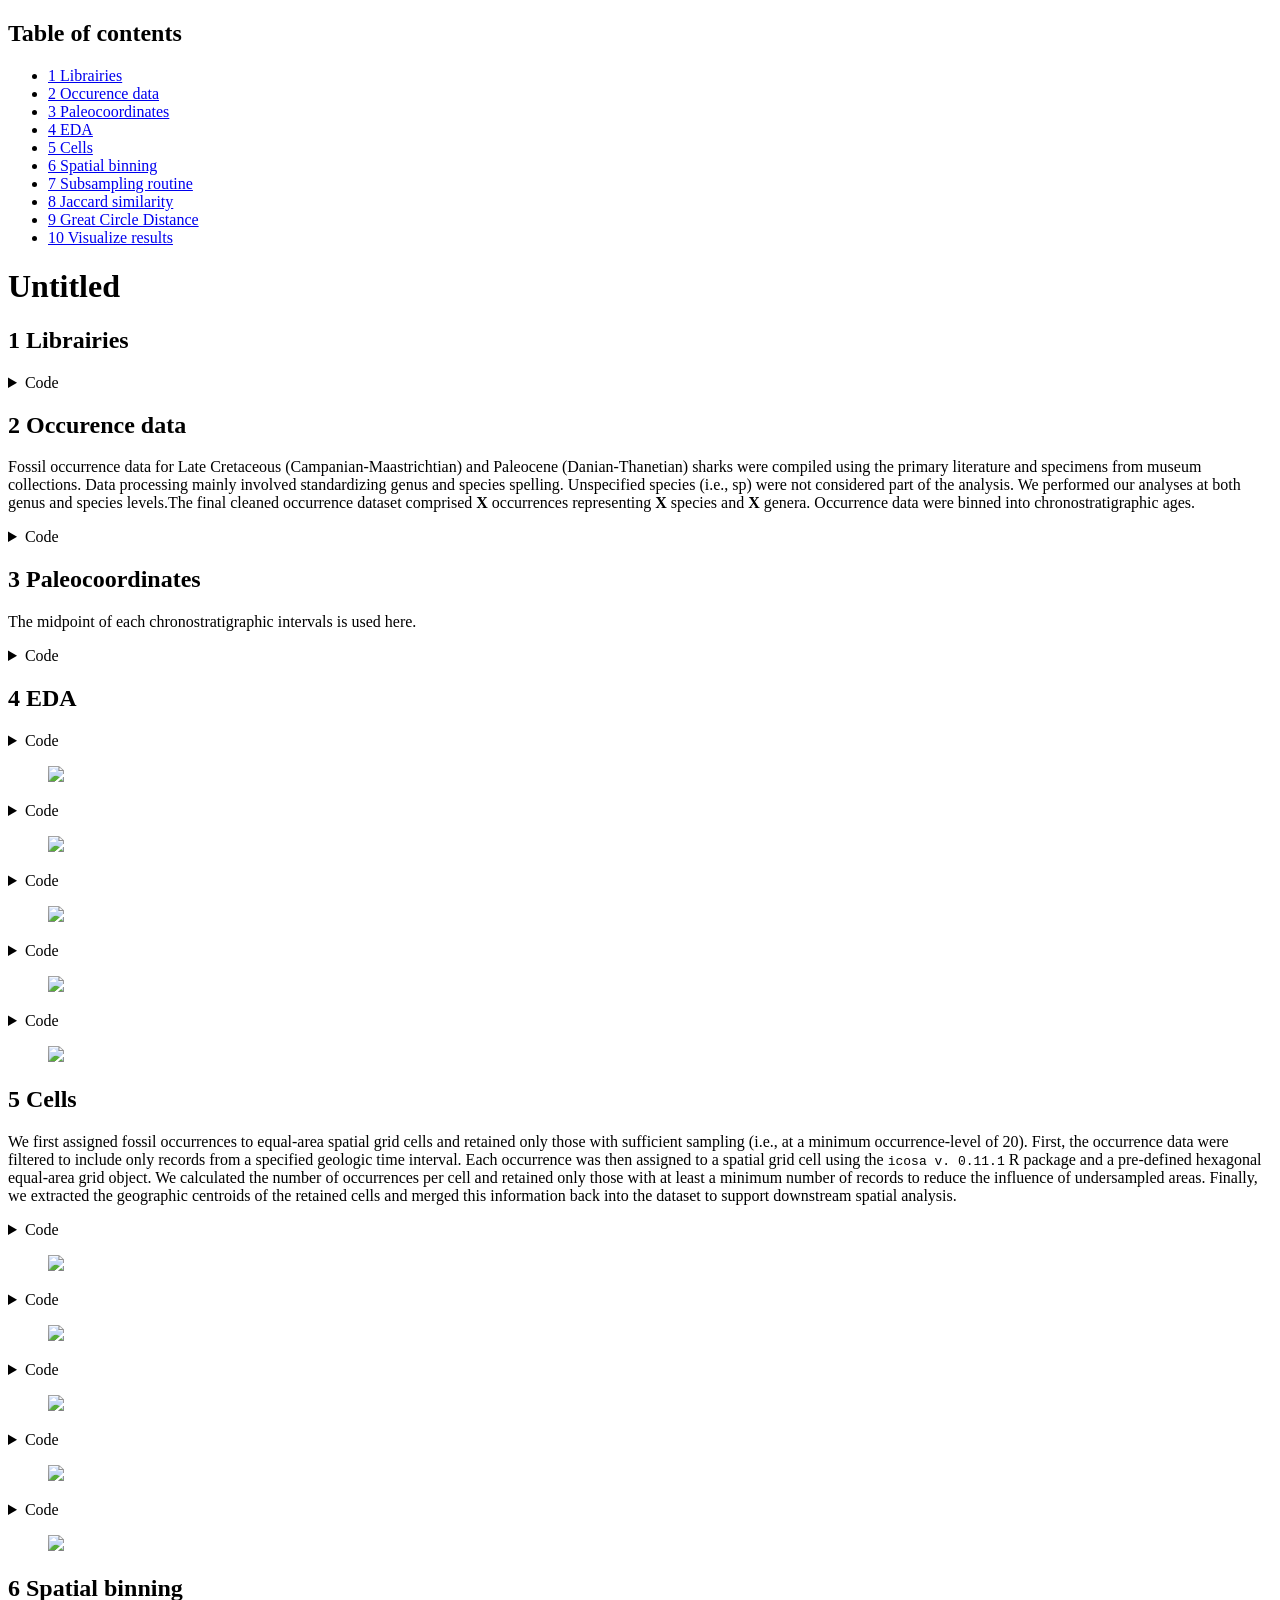
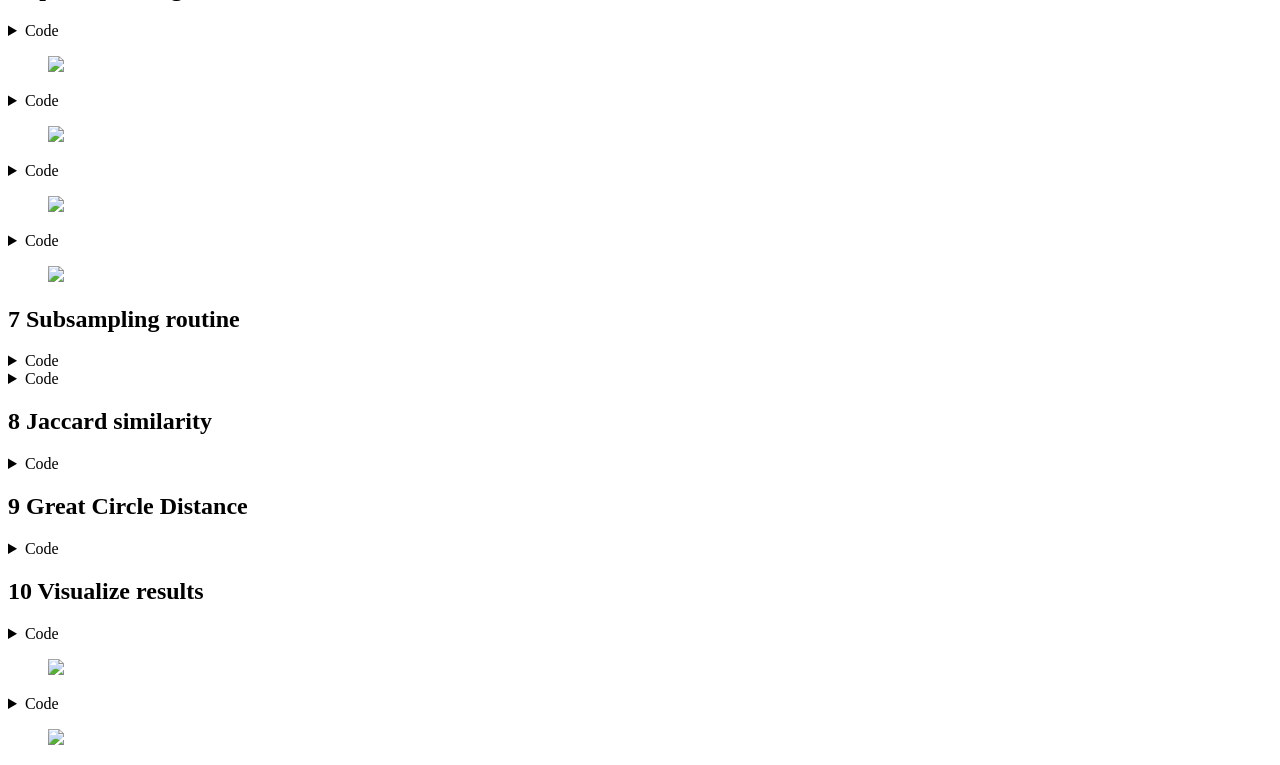
==== index.html @ e56b6a2f "updated code" ====
<!DOCTYPE html>
<html xmlns="http://www.w3.org/1999/xhtml" lang="en" xml:lang="en"><head>

<meta charset="utf-8">
<meta name="generator" content="quarto-1.7.32">

<meta name="viewport" content="width=device-width, initial-scale=1.0, user-scalable=yes">


<title>Untitled</title>
<style>
code{white-space: pre-wrap;}
span.smallcaps{font-variant: small-caps;}
div.columns{display: flex; gap: min(4vw, 1.5em);}
div.column{flex: auto; overflow-x: auto;}
div.hanging-indent{margin-left: 1.5em; text-indent: -1.5em;}
ul.task-list{list-style: none;}
ul.task-list li input[type="checkbox"] {
  width: 0.8em;
  margin: 0 0.8em 0.2em -1em; /* quarto-specific, see https://github.com/quarto-dev/quarto-cli/issues/4556 */ 
  vertical-align: middle;
}
/* CSS for syntax highlighting */
html { -webkit-text-size-adjust: 100%; }
pre > code.sourceCode { white-space: pre; position: relative; }
pre > code.sourceCode > span { display: inline-block; line-height: 1.25; }
pre > code.sourceCode > span:empty { height: 1.2em; }
.sourceCode { overflow: visible; }
code.sourceCode > span { color: inherit; text-decoration: inherit; }
div.sourceCode { margin: 1em 0; }
pre.sourceCode { margin: 0; }
@media screen {
div.sourceCode { overflow: auto; }
}
@media print {
pre > code.sourceCode { white-space: pre-wrap; }
pre > code.sourceCode > span { text-indent: -5em; padding-left: 5em; }
}
pre.numberSource code
  { counter-reset: source-line 0; }
pre.numberSource code > span
  { position: relative; left: -4em; counter-increment: source-line; }
pre.numberSource code > span > a:first-child::before
  { content: counter(source-line);
    position: relative; left: -1em; text-align: right; vertical-align: baseline;
    border: none; display: inline-block;
    -webkit-touch-callout: none; -webkit-user-select: none;
    -khtml-user-select: none; -moz-user-select: none;
    -ms-user-select: none; user-select: none;
    padding: 0 4px; width: 4em;
  }
pre.numberSource { margin-left: 3em;  padding-left: 4px; }
div.sourceCode
  {   }
@media screen {
pre > code.sourceCode > span > a:first-child::before { text-decoration: underline; }
}
</style>


<script src="index_files/libs/clipboard/clipboard.min.js"></script>
<script src="index_files/libs/quarto-html/quarto.js" type="module"></script>
<script src="index_files/libs/quarto-html/tabsets/tabsets.js" type="module"></script>
<script src="index_files/libs/quarto-html/popper.min.js"></script>
<script src="index_files/libs/quarto-html/tippy.umd.min.js"></script>
<script src="index_files/libs/quarto-html/anchor.min.js"></script>
<link href="index_files/libs/quarto-html/tippy.css" rel="stylesheet">
<link href="index_files/libs/quarto-html/quarto-syntax-highlighting-37eea08aefeeee20ff55810ff984fec1.css" rel="stylesheet" id="quarto-text-highlighting-styles">
<script src="index_files/libs/bootstrap/bootstrap.min.js"></script>
<link href="index_files/libs/bootstrap/bootstrap-icons.css" rel="stylesheet">
<link href="index_files/libs/bootstrap/bootstrap-bb462d781dde1847d9e3ccf7736099dd.min.css" rel="stylesheet" append-hash="true" id="quarto-bootstrap" data-mode="light">


</head>

<body class="quarto-light">

<div id="quarto-content" class="page-columns page-rows-contents page-layout-article toc-left">
<div id="quarto-sidebar-toc-left" class="sidebar toc-left">
  <nav id="TOC" role="doc-toc" class="toc-active">
    <h2 id="toc-title">Table of contents</h2>
   
  <ul>
  <li><a href="#librairies" id="toc-librairies" class="nav-link active" data-scroll-target="#librairies"><span class="header-section-number">1</span> Librairies</a></li>
  <li><a href="#occurence-data" id="toc-occurence-data" class="nav-link" data-scroll-target="#occurence-data"><span class="header-section-number">2</span> Occurence data</a></li>
  <li><a href="#paleocoordinates" id="toc-paleocoordinates" class="nav-link" data-scroll-target="#paleocoordinates"><span class="header-section-number">3</span> Paleocoordinates</a></li>
  <li><a href="#eda" id="toc-eda" class="nav-link" data-scroll-target="#eda"><span class="header-section-number">4</span> EDA</a></li>
  <li><a href="#cells" id="toc-cells" class="nav-link" data-scroll-target="#cells"><span class="header-section-number">5</span> Cells</a></li>
  <li><a href="#spatial-binning" id="toc-spatial-binning" class="nav-link" data-scroll-target="#spatial-binning"><span class="header-section-number">6</span> Spatial binning</a></li>
  <li><a href="#subsampling-routine" id="toc-subsampling-routine" class="nav-link" data-scroll-target="#subsampling-routine"><span class="header-section-number">7</span> Subsampling routine</a></li>
  <li><a href="#jaccard-similarity" id="toc-jaccard-similarity" class="nav-link" data-scroll-target="#jaccard-similarity"><span class="header-section-number">8</span> Jaccard similarity</a></li>
  <li><a href="#great-circle-distance" id="toc-great-circle-distance" class="nav-link" data-scroll-target="#great-circle-distance"><span class="header-section-number">9</span> Great Circle Distance</a></li>
  <li><a href="#visualize-results" id="toc-visualize-results" class="nav-link" data-scroll-target="#visualize-results"><span class="header-section-number">10</span> Visualize results</a></li>
  </ul>
</nav>
</div>
<div id="quarto-margin-sidebar" class="sidebar margin-sidebar zindex-bottom">
</div>
<main class="content" id="quarto-document-content">

<header id="title-block-header" class="quarto-title-block default">
<div class="quarto-title">
<h1 class="title">Untitled</h1>
</div>



<div class="quarto-title-meta">

    
  
    
  </div>
  


</header>


<section id="librairies" class="level2" data-number="1">
<h2 data-number="1" class="anchored" data-anchor-id="librairies"><span class="header-section-number">1</span> Librairies</h2>
<div class="cell">
<details class="code-fold">
<summary>Code</summary>
<div class="sourceCode cell-code" id="cb1"><pre class="sourceCode r code-with-copy"><code class="sourceCode r"><span id="cb1-1"><a href="#cb1-1" aria-hidden="true" tabindex="-1"></a>rpkg <span class="ot">&lt;-</span> <span class="fu">c</span>(<span class="st">"dplyr ggplot2 readr boot divvy terra divDyn conflicted rgplates sf colorspace rgl</span></span>
<span id="cb1-2"><a href="#cb1-2" aria-hidden="true" tabindex="-1"></a><span class="st">           icosa tidyr tibble purrr downloadthis ggpubr openxlsx"</span>)</span>
<span id="cb1-3"><a href="#cb1-3" aria-hidden="true" tabindex="-1"></a></span>
<span id="cb1-4"><a href="#cb1-4" aria-hidden="true" tabindex="-1"></a>import_pkg <span class="ot">&lt;-</span> <span class="cf">function</span>(x)</span>
<span id="cb1-5"><a href="#cb1-5" aria-hidden="true" tabindex="-1"></a>  x <span class="sc">|&gt;</span> <span class="fu">trimws</span>() <span class="sc">|&gt;</span> <span class="fu">strsplit</span>(<span class="st">"</span><span class="sc">\\</span><span class="st">s+"</span>)  <span class="sc">|&gt;</span> <span class="fu">unlist</span>() <span class="sc">|&gt;</span> </span>
<span id="cb1-6"><a href="#cb1-6" aria-hidden="true" tabindex="-1"></a>  <span class="fu">lapply</span>(<span class="cf">function</span>(x) <span class="fu">library</span>(x, <span class="at">character.only =</span> T)) <span class="sc">|&gt;</span> </span>
<span id="cb1-7"><a href="#cb1-7" aria-hidden="true" tabindex="-1"></a>  <span class="fu">invisible</span>()</span>
<span id="cb1-8"><a href="#cb1-8" aria-hidden="true" tabindex="-1"></a></span>
<span id="cb1-9"><a href="#cb1-9" aria-hidden="true" tabindex="-1"></a>rpkg <span class="sc">|&gt;</span> <span class="fu">import_pkg</span>()</span>
<span id="cb1-10"><a href="#cb1-10" aria-hidden="true" tabindex="-1"></a></span>
<span id="cb1-11"><a href="#cb1-11" aria-hidden="true" tabindex="-1"></a><span class="co"># Resolve conflicted functions.</span></span>
<span id="cb1-12"><a href="#cb1-12" aria-hidden="true" tabindex="-1"></a>conflicted<span class="sc">::</span><span class="fu">conflict_prefer</span>(<span class="at">name =</span> <span class="st">"filter"</span>, <span class="at">winner =</span> <span class="st">"dplyr"</span>,<span class="at">losers =</span> <span class="st">"stats"</span>)</span></code><button title="Copy to Clipboard" class="code-copy-button"><i class="bi"></i></button></pre></div>
</details>
</div>
</section>
<section id="occurence-data" class="level2" data-number="2">
<h2 data-number="2" class="anchored" data-anchor-id="occurence-data"><span class="header-section-number">2</span> Occurence data</h2>
<p>Fossil occurrence data for Late Cretaceous (Campanian-Maastrichtian) and Paleocene (Danian-Thanetian) sharks were compiled using the primary literature and specimens from museum collections. Data processing mainly involved standardizing genus and species spelling. Unspecified species (i.e., sp) were not considered part of the analysis. We performed our analyses at both genus and species levels.The final cleaned occurrence dataset comprised <strong>X</strong> occurrences representing <strong>X</strong> species and <strong>X</strong> genera. Occurrence data were binned into chronostratigraphic ages.</p>
<div class="cell">
<details class="code-fold">
<summary>Code</summary>
<div class="sourceCode cell-code" id="cb2"><pre class="sourceCode r code-with-copy"><code class="sourceCode r"><span id="cb2-1"><a href="#cb2-1" aria-hidden="true" tabindex="-1"></a>Data <span class="ot">&lt;-</span></span>
<span id="cb2-2"><a href="#cb2-2" aria-hidden="true" tabindex="-1"></a>  <span class="fu">read.xlsx</span>(<span class="at">xlsxFile =</span> <span class="st">"Data.xlsx"</span>) <span class="sc">|&gt;</span> </span>
<span id="cb2-3"><a href="#cb2-3" aria-hidden="true" tabindex="-1"></a>  <span class="fu">filter</span>(<span class="sc">!</span>Duplicate <span class="sc">%in%</span> <span class="fu">c</span>(<span class="st">"x"</span>)) <span class="sc">|&gt;</span> </span>
<span id="cb2-4"><a href="#cb2-4" aria-hidden="true" tabindex="-1"></a>  <span class="fu">filter</span>(<span class="sc">!</span>View <span class="sc">%in%</span> <span class="fu">c</span>(<span class="st">"oblique labial"</span>,<span class="st">"oblique lingual"</span>)) <span class="sc">|&gt;</span> </span>
<span id="cb2-5"><a href="#cb2-5" aria-hidden="true" tabindex="-1"></a>  <span class="fu">mutate</span>(<span class="at">Locale =</span> <span class="fu">as.factor</span>(Locale)) <span class="sc">|&gt;</span> </span>
<span id="cb2-6"><a href="#cb2-6" aria-hidden="true" tabindex="-1"></a>  <span class="fu">mutate</span>(<span class="at">Species =</span> <span class="fu">as.factor</span>(Species)) <span class="sc">|&gt;</span></span>
<span id="cb2-7"><a href="#cb2-7" aria-hidden="true" tabindex="-1"></a>  <span class="co"># Synechodontiformes.</span></span>
<span id="cb2-8"><a href="#cb2-8" aria-hidden="true" tabindex="-1"></a>  <span class="fu">mutate</span>(<span class="at">Species =</span> <span class="fu">case_when</span>(Species <span class="sc">==</span> <span class="st">"Synechodus cf. faxensis"</span> <span class="sc">~</span> <span class="st">"Synechodus faxensis"</span>,</span>
<span id="cb2-9"><a href="#cb2-9" aria-hidden="true" tabindex="-1"></a>                             Species <span class="sc">==</span> <span class="st">"Sphenodus cf. lundgreni"</span> <span class="sc">~</span> <span class="st">"Sphenodus lundgreni"</span>, <span class="cn">TRUE</span> <span class="sc">~</span> Species)) <span class="sc">|&gt;</span> </span>
<span id="cb2-10"><a href="#cb2-10" aria-hidden="true" tabindex="-1"></a>  <span class="co"># Heterodontiformes.</span></span>
<span id="cb2-11"><a href="#cb2-11" aria-hidden="true" tabindex="-1"></a>  <span class="fu">mutate</span>(<span class="at">Species =</span> <span class="fu">case_when</span>(Species <span class="sc">==</span> <span class="st">"Heterodontus granti nov. sp."</span> <span class="sc">~</span> <span class="st">"Heterodontus granti"</span>, <span class="cn">TRUE</span> <span class="sc">~</span> Species)) <span class="sc">|&gt;</span> </span>
<span id="cb2-12"><a href="#cb2-12" aria-hidden="true" tabindex="-1"></a>  <span class="co"># Squaliformes.</span></span>
<span id="cb2-13"><a href="#cb2-13" aria-hidden="true" tabindex="-1"></a>  <span class="fu">mutate</span>(<span class="at">Species =</span> <span class="fu">case_when</span>(Species <span class="sc">==</span> <span class="st">"Microetmopterus wardi gen. et sp. nov."</span> <span class="sc">~</span> <span class="st">"Microetmopterus wardi"</span>,</span>
<span id="cb2-14"><a href="#cb2-14" aria-hidden="true" tabindex="-1"></a>                             Species <span class="sc">==</span> <span class="st">"Squalus gabrielsoni sp. nov."</span> <span class="sc">~</span> <span class="st">"Squalus gabrielsoni"</span>,</span>
<span id="cb2-15"><a href="#cb2-15" aria-hidden="true" tabindex="-1"></a>                             Species <span class="sc">==</span> <span class="st">"Squalus huntensis nov. sp."</span> <span class="sc">~</span> <span class="st">"Squalus huntensis"</span>, </span>
<span id="cb2-16"><a href="#cb2-16" aria-hidden="true" tabindex="-1"></a>                             Species <span class="sc">==</span> <span class="st">"Centrophoroides cf. appendiculatus"</span> <span class="sc">~</span> <span class="st">"Centrophoroides appendiculatus"</span>,<span class="cn">TRUE</span> <span class="sc">~</span> Species)) <span class="sc">|&gt;</span> </span>
<span id="cb2-17"><a href="#cb2-17" aria-hidden="true" tabindex="-1"></a>  <span class="co"># Hexanchiformes.</span></span>
<span id="cb2-18"><a href="#cb2-18" aria-hidden="true" tabindex="-1"></a>  <span class="fu">mutate</span>(<span class="at">Species =</span> <span class="fu">case_when</span>(Species <span class="sc">==</span> <span class="st">"Heptranchias howellii"</span> <span class="sc">~</span> <span class="st">"Heptranchias howelli"</span>,</span>
<span id="cb2-19"><a href="#cb2-19" aria-hidden="true" tabindex="-1"></a>                             Species <span class="sc">==</span> <span class="st">"Notidanodon brotzeni sp. nov."</span> <span class="sc">~</span> <span class="st">"Notidanodon brotzeni"</span>,</span>
<span id="cb2-20"><a href="#cb2-20" aria-hidden="true" tabindex="-1"></a>                             Species <span class="sc">==</span> <span class="st">"Notidanodon cf. loozi"</span> <span class="sc">~</span> <span class="st">"Notidanodon loozi"</span>, <span class="cn">TRUE</span> <span class="sc">~</span> Species)) <span class="sc">|&gt;</span> </span>
<span id="cb2-21"><a href="#cb2-21" aria-hidden="true" tabindex="-1"></a>  <span class="co"># Orectolobiformes.</span></span>
<span id="cb2-22"><a href="#cb2-22" aria-hidden="true" tabindex="-1"></a>  <span class="fu">mutate</span>(<span class="at">Species =</span> <span class="fu">case_when</span>(Species <span class="sc">==</span> <span class="st">"Pararhincodon groessenssi"</span> <span class="sc">~</span> <span class="st">"Pararhincodon groessensi"</span>,</span>
<span id="cb2-23"><a href="#cb2-23" aria-hidden="true" tabindex="-1"></a>                             Species <span class="sc">==</span> <span class="st">"Plicatoscyllium antiquum nov. gen. nov. sp."</span> <span class="sc">~</span> <span class="st">"Plicatoscyllium antiquum"</span>,</span>
<span id="cb2-24"><a href="#cb2-24" aria-hidden="true" tabindex="-1"></a>                             Species <span class="sc">%in%</span> <span class="fu">c</span>(<span class="st">"Plicatoscyllium derameei nov. gen. nov. sp."</span>,<span class="st">"Plicatoscyllium deramei"</span>) <span class="sc">~</span> <span class="st">"Plicatoscyllium derameei"</span>,</span>
<span id="cb2-25"><a href="#cb2-25" aria-hidden="true" tabindex="-1"></a>                             Species <span class="sc">%in%</span> <span class="fu">c</span>(<span class="st">"Cantioscyllium cf. meyeri "</span>,<span class="st">"Cantioscyllium aff. C. meyeri"</span>,<span class="st">"Cantioscyllium meyeri nov. sp."</span>) <span class="sc">~</span> <span class="st">"Cantioscyllium meyeri"</span>,<span class="cn">TRUE</span> <span class="sc">~</span> Species)) <span class="sc">|&gt;</span></span>
<span id="cb2-26"><a href="#cb2-26" aria-hidden="true" tabindex="-1"></a>  <span class="co"># Lamniformes.</span></span>
<span id="cb2-27"><a href="#cb2-27" aria-hidden="true" tabindex="-1"></a>  <span class="fu">mutate</span>(<span class="at">Species =</span> <span class="fu">case_when</span>(Species <span class="sc">==</span> <span class="st">"Carcharias cf. C. holmdelensis"</span> <span class="sc">~</span> <span class="st">"Carcharias holmdelensis"</span>,</span>
<span id="cb2-28"><a href="#cb2-28" aria-hidden="true" tabindex="-1"></a>                             Species <span class="sc">==</span> <span class="st">"Squalicorax africanus nov sp."</span> <span class="sc">~</span> <span class="st">"Squalicorax africanus"</span>,</span>
<span id="cb2-29"><a href="#cb2-29" aria-hidden="true" tabindex="-1"></a>                             Species <span class="sc">==</span> <span class="st">"Squalicorax bassanii "</span> <span class="sc">~</span> <span class="st">"Squalicorax bassanii"</span>,</span>
<span id="cb2-30"><a href="#cb2-30" aria-hidden="true" tabindex="-1"></a>                             Species <span class="sc">==</span> <span class="st">"Squalicorax pristodontus "</span>  <span class="sc">~</span> <span class="st">"Squalicorax pristodontus"</span>,</span>
<span id="cb2-31"><a href="#cb2-31" aria-hidden="true" tabindex="-1"></a>                             Species <span class="sc">==</span> <span class="st">"Squalicorax benguerirensis nov. sp."</span> <span class="sc">~</span> <span class="st">"Squalicorax benguerirensis"</span>,</span>
<span id="cb2-32"><a href="#cb2-32" aria-hidden="true" tabindex="-1"></a>                             Species <span class="sc">==</span> <span class="st">"speyeri"</span> <span class="sc">~</span> <span class="st">"Odontaspis speyeri"</span>,</span>
<span id="cb2-33"><a href="#cb2-33" aria-hidden="true" tabindex="-1"></a>                             Species <span class="sc">==</span> <span class="st">"Odontaspis cf. winkleri"</span> <span class="sc">~</span> <span class="st">"Odontaspis winkleri"</span>,</span>
<span id="cb2-34"><a href="#cb2-34" aria-hidden="true" tabindex="-1"></a>                             Species <span class="sc">==</span>  <span class="st">"inflata"</span> <span class="sc">~</span> <span class="st">"Isurolamna inflata"</span>,</span>
<span id="cb2-35"><a href="#cb2-35" aria-hidden="true" tabindex="-1"></a>                             Species <span class="sc">==</span> <span class="st">"obliquus"</span> <span class="sc">~</span> <span class="st">"Otodus obliquus"</span>,</span>
<span id="cb2-36"><a href="#cb2-36" aria-hidden="true" tabindex="-1"></a>                             Species <span class="sc">==</span> <span class="st">"Squalicorax microserratus nov. sp."</span> <span class="sc">~</span> <span class="st">"Squalicorax microserratus"</span>,</span>
<span id="cb2-37"><a href="#cb2-37" aria-hidden="true" tabindex="-1"></a>                             Species <span class="sc">==</span> <span class="st">"Cretolamna sp."</span> <span class="sc">~</span> <span class="st">"Cretalamna sp."</span>,</span>
<span id="cb2-38"><a href="#cb2-38" aria-hidden="true" tabindex="-1"></a>                             Species <span class="sc">==</span> <span class="st">"Lamna cuspidata"</span> <span class="sc">~</span> <span class="st">"Carcharias cuspidatus"</span>, <span class="co"># Opinion of Hovestadt 2020.</span></span>
<span id="cb2-39"><a href="#cb2-39" aria-hidden="true" tabindex="-1"></a>                             Species <span class="sc">==</span> <span class="st">"Carcharias macrotus"</span> <span class="sc">~</span> <span class="st">"Striatolamia macrota"</span>,</span>
<span id="cb2-40"><a href="#cb2-40" aria-hidden="true" tabindex="-1"></a>                             Species <span class="sc">==</span> <span class="st">"Odontaspis rutoti"</span> <span class="sc">~</span> <span class="st">"Palaeohypotodus rutoti"</span>,  <span class="co"># Opinion of Ebersole et al. 2024.</span></span>
<span id="cb2-41"><a href="#cb2-41" aria-hidden="true" tabindex="-1"></a>                             Species <span class="sc">==</span> <span class="st">"Carcharodon orientalis"</span> <span class="sc">~</span> <span class="st">"Palaeocarcharodon orientalis"</span>,</span>
<span id="cb2-42"><a href="#cb2-42" aria-hidden="true" tabindex="-1"></a>                             Species <span class="sc">==</span> <span class="st">"Anomotodon hermani sp. nov."</span> <span class="sc">~</span> <span class="st">"Anomotodon hermani"</span>,</span>
<span id="cb2-43"><a href="#cb2-43" aria-hidden="true" tabindex="-1"></a>                             Species <span class="sc">==</span> <span class="st">"Squalicorax aff. S. lindstromi"</span> <span class="sc">~</span> <span class="st">"Squalicorax lindstromi"</span>,</span>
<span id="cb2-44"><a href="#cb2-44" aria-hidden="true" tabindex="-1"></a>                             Species <span class="sc">==</span> <span class="st">"Archaeolamna kopingensis"</span>  <span class="sc">~</span> <span class="st">"Archaeolamna kopingensis kopingensis"</span>,</span>
<span id="cb2-45"><a href="#cb2-45" aria-hidden="true" tabindex="-1"></a>                             Species <span class="sc">==</span> <span class="st">"Lamna biauriculata nigeriana nov. sub sp."</span> <span class="sc">~</span> <span class="st">"Cretalamna nigeriana"</span>,</span>
<span id="cb2-46"><a href="#cb2-46" aria-hidden="true" tabindex="-1"></a>                             Species <span class="sc">==</span> <span class="st">"Cretalamna cf. C. borealis"</span> <span class="sc">~</span> <span class="st">"Cretalamna borealis"</span>,</span>
<span id="cb2-47"><a href="#cb2-47" aria-hidden="true" tabindex="-1"></a>                             Species <span class="sc">%in%</span> <span class="fu">c</span>(<span class="st">"Carcharias aff. C. tenuis"</span> ,<span class="st">"tenuis"</span>) <span class="sc">~</span> <span class="st">"Carcharias tenuis"</span>,</span>
<span id="cb2-48"><a href="#cb2-48" aria-hidden="true" tabindex="-1"></a>                             Species <span class="sc">%in%</span> <span class="fu">c</span>(<span class="st">"Squalicorax cf. S. yangaensis"</span>,<span class="st">"Squalicorax aff. S. yangaensis"</span>) <span class="sc">~</span> <span class="st">"Squalicorax yangaensis"</span>,</span>
<span id="cb2-49"><a href="#cb2-49" aria-hidden="true" tabindex="-1"></a>                             Species <span class="sc">%in%</span> <span class="fu">c</span>(<span class="st">"Anomotodon aff. A. plicatus"</span>,<span class="st">"Anomotodon aff. plicatus"</span>) <span class="sc">~</span> <span class="st">"Anomotodon plicatus"</span>,</span>
<span id="cb2-50"><a href="#cb2-50" aria-hidden="true" tabindex="-1"></a>                             Species <span class="sc">%in%</span> <span class="fu">c</span>(<span class="st">"Odontaspis bronni"</span>,<span class="st">"Palaeohypotodus aff. bronni"</span>) <span class="sc">~</span> <span class="st">"Palaeohypotodus bronni"</span>,</span>
<span id="cb2-51"><a href="#cb2-51" aria-hidden="true" tabindex="-1"></a>                             Species <span class="sc">%in%</span> <span class="fu">c</span>(<span class="st">"Cretalamna cf. C. biauriculata"</span>,<span class="st">"Cretolamna biauriculata"</span>) <span class="sc">~</span> <span class="st">"Cretalamna biauriculata"</span>,</span>
<span id="cb2-52"><a href="#cb2-52" aria-hidden="true" tabindex="-1"></a>                             Species <span class="sc">%in%</span> <span class="fu">c</span>(<span class="st">"Cretolamna cf. C. maroccana"</span>,<span class="st">"Cretolamna maroccana"</span>) <span class="sc">~</span> <span class="st">"Cretalamna maroccana"</span>,</span>
<span id="cb2-53"><a href="#cb2-53" aria-hidden="true" tabindex="-1"></a>                             Species <span class="sc">%in%</span> <span class="fu">c</span>(<span class="st">"Carcharias aff. gracilis"</span>,<span class="st">"gracilis"</span>) <span class="sc">~</span> <span class="st">"Carcharias gracilis"</span>,</span>
<span id="cb2-54"><a href="#cb2-54" aria-hidden="true" tabindex="-1"></a>                             Species <span class="sc">%in%</span> <span class="fu">c</span>(<span class="st">"Striatolamia cederstroemi sp. nov."</span>,<span class="st">"cederstroemi"</span>) <span class="sc">~</span> <span class="st">"Striatolamia cederstroemi"</span>,</span>
<span id="cb2-55"><a href="#cb2-55" aria-hidden="true" tabindex="-1"></a>                             Species <span class="sc">%in%</span> <span class="fu">c</span>(<span class="st">"Cretolamna appendiculata"</span>, <span class="st">"Cretolamna sp. aff. Cretolamna appendiculata"</span>,<span class="st">"Cretolamna cf. C. appendiculata"</span>) <span class="sc">~</span> <span class="st">"Cretalamna appendiculata"</span>,</span>
<span id="cb2-56"><a href="#cb2-56" aria-hidden="true" tabindex="-1"></a>                             Species <span class="sc">%in%</span> <span class="fu">c</span>(<span class="st">"Cretalamna cf. C. sarcoportheta"</span>,<span class="st">"Cretalamna sarcoportheta sp. nov."</span>) <span class="sc">~</span> <span class="st">"Cretalamna sarcoportheta"</span>,</span>
<span id="cb2-57"><a href="#cb2-57" aria-hidden="true" tabindex="-1"></a>                             Species <span class="sc">%in%</span> <span class="fu">c</span>(<span class="st">"Pseudocorax cf. P. affinis"</span>,<span class="st">"Pseudocorax cf. affinis"</span>) <span class="sc">~</span> <span class="st">"Pseudocorax affinis"</span>,</span>
<span id="cb2-58"><a href="#cb2-58" aria-hidden="true" tabindex="-1"></a>                             Species <span class="sc">%in%</span> <span class="fu">c</span>(<span class="st">"Anomotodon cf. A. toddi"</span>, <span class="st">"Anomotodon toddi nov. sp."</span>) <span class="sc">~</span> <span class="st">"Anomotodon toddi"</span>,</span>
<span id="cb2-59"><a href="#cb2-59" aria-hidden="true" tabindex="-1"></a>                             Species <span class="sc">%in%</span> <span class="fu">c</span>(<span class="st">"Carcharias cf. C. samhammeri"</span>, <span class="st">"Carcharias cf. samhammeri"</span>) <span class="sc">~</span> <span class="st">"Carcharias samhammeri"</span>,</span>
<span id="cb2-60"><a href="#cb2-60" aria-hidden="true" tabindex="-1"></a>                             Species <span class="sc">%in%</span> <span class="fu">c</span>(<span class="st">"Carcharias cf. C. heathi"</span>, <span class="st">"Carcharias heathi nov. sp."</span>) <span class="sc">~</span> <span class="st">"Carcharias heathi"</span>,<span class="cn">TRUE</span> <span class="sc">~</span> Species)) <span class="sc">|&gt;</span></span>
<span id="cb2-61"><a href="#cb2-61" aria-hidden="true" tabindex="-1"></a>  <span class="co"># Carcharhiniformes.</span></span>
<span id="cb2-62"><a href="#cb2-62" aria-hidden="true" tabindex="-1"></a>  <span class="fu">mutate</span>(<span class="at">Species =</span> <span class="fu">case_when</span>(Species <span class="sc">==</span> <span class="st">"Paratriakis tenuis sp. nov."</span> <span class="sc">~</span> <span class="st">"Paratriakis tenuis"</span>,</span>
<span id="cb2-63"><a href="#cb2-63" aria-hidden="true" tabindex="-1"></a>                             Species <span class="sc">==</span> <span class="st">"Palaeogaleus aff. faujasi"</span> <span class="sc">~</span> <span class="st">"Palaeogaleus faujasi"</span>,</span>
<span id="cb2-64"><a href="#cb2-64" aria-hidden="true" tabindex="-1"></a>                             Species <span class="sc">==</span> <span class="st">"Galeorhinus gomphorhiza"</span> <span class="sc">~</span> <span class="st">"Khouribgaleus gomphorhiza"</span>,</span>
<span id="cb2-65"><a href="#cb2-65" aria-hidden="true" tabindex="-1"></a>                             Species <span class="sc">==</span> <span class="st">"Scyliorhinus ivagrantae nov. sp."</span> <span class="sc">~</span> <span class="st">"Scyliorhinus ivagrantae"</span>,</span>
<span id="cb2-66"><a href="#cb2-66" aria-hidden="true" tabindex="-1"></a>                             Species <span class="sc">==</span> <span class="st">"Squatigaleus grandjeani nov. sp."</span> <span class="sc">~</span> <span class="st">"Squatigaleus grandjeani"</span>,</span>
<span id="cb2-67"><a href="#cb2-67" aria-hidden="true" tabindex="-1"></a>                             Species <span class="sc">==</span> <span class="st">"Squatigaleus carinatus nov. sp."</span> <span class="sc">~</span> <span class="st">"Squatigaleus carinatus"</span>,</span>
<span id="cb2-68"><a href="#cb2-68" aria-hidden="true" tabindex="-1"></a>                             Species <span class="sc">==</span> <span class="st">"Scyliorhinus carinatus sp. nov."</span> <span class="sc">~</span> <span class="st">"Premontreia carinatus"</span>,</span>
<span id="cb2-69"><a href="#cb2-69" aria-hidden="true" tabindex="-1"></a>                             Species <span class="sc">==</span> <span class="st">"Palaeogaleus navarroensis nov. sp."</span> <span class="sc">~</span> <span class="st">"Palaeogaleus navarroensis"</span>,</span>
<span id="cb2-70"><a href="#cb2-70" aria-hidden="true" tabindex="-1"></a>                             Species <span class="sc">==</span> <span class="st">"Scyliorhinus aff. cabindensis"</span> <span class="sc">~</span> <span class="st">"Scyliorhinus cabindensis"</span>,</span>
<span id="cb2-71"><a href="#cb2-71" aria-hidden="true" tabindex="-1"></a>                             Species <span class="sc">==</span> <span class="st">"Tingaleus dakkai n. gen. et nov. sp."</span> <span class="sc">~</span> <span class="st">"Tingaleus dakkai"</span>,</span>
<span id="cb2-72"><a href="#cb2-72" aria-hidden="true" tabindex="-1"></a>                             Species <span class="sc">%in%</span> <span class="fu">c</span>(<span class="st">"Galeorhinus aff. girardoti"</span>,<span class="st">"Galeorhinus cf. G. girardoti"</span>) <span class="sc">~</span> <span class="st">"Galeorhinus girardoti"</span>,</span>
<span id="cb2-73"><a href="#cb2-73" aria-hidden="true" tabindex="-1"></a>                             Species <span class="sc">%in%</span> <span class="fu">c</span>(<span class="st">"indet."</span>,<span class="st">"Triakidae gen. et sp. indet."</span>) <span class="sc">~</span> <span class="cn">NA</span>,</span>
<span id="cb2-74"><a href="#cb2-74" aria-hidden="true" tabindex="-1"></a>                             Species <span class="sc">%in%</span> <span class="fu">c</span>(<span class="st">"‘Scyliorhinus’ biddlei"</span>, <span class="st">"“Scyliorhinus“ biddlei"</span>) <span class="sc">~</span> <span class="st">"Scyliorhinus biddlei"</span>,</span>
<span id="cb2-75"><a href="#cb2-75" aria-hidden="true" tabindex="-1"></a>                             Species <span class="sc">%in%</span> <span class="fu">c</span>(<span class="st">"‘Scyliorhinus’ elongatus"</span>,<span class="st">"“Scyliorhinus” elongatus"</span>) <span class="sc">~</span>  <span class="st">"Scyliorhinus elongatus"</span>, T <span class="sc">~</span>  Species)) <span class="sc">|&gt;</span></span>
<span id="cb2-76"><a href="#cb2-76" aria-hidden="true" tabindex="-1"></a>  <span class="co"># Correct family designation.</span></span>
<span id="cb2-77"><a href="#cb2-77" aria-hidden="true" tabindex="-1"></a>  <span class="fu">mutate</span>(<span class="at">Family =</span> <span class="fu">case_when</span>(Genus <span class="sc">==</span> <span class="st">"Palaeohypotodus"</span> <span class="sc">~</span> <span class="st">"Jaekelotodontidae"</span>, T <span class="sc">~</span> Family))</span>
<span id="cb2-78"><a href="#cb2-78" aria-hidden="true" tabindex="-1"></a></span>
<span id="cb2-79"><a href="#cb2-79" aria-hidden="true" tabindex="-1"></a><span class="co"># 51 occurrences from the Limhamn quarry that needs to be ID.</span></span>
<span id="cb2-80"><a href="#cb2-80" aria-hidden="true" tabindex="-1"></a></span>
<span id="cb2-81"><a href="#cb2-81" aria-hidden="true" tabindex="-1"></a><span class="co"># Remove unspecified species.</span></span>
<span id="cb2-82"><a href="#cb2-82" aria-hidden="true" tabindex="-1"></a>remove_obs <span class="ot">&lt;-</span> <span class="fu">c</span>(<span class="st">"Squalicorax sp."</span>,<span class="st">"Squalicorax nov. sp. 2"</span>,<span class="st">"Squalicorax nov. sp. 1"</span>,</span>
<span id="cb2-83"><a href="#cb2-83" aria-hidden="true" tabindex="-1"></a>                <span class="st">"Scyliorhinus sp. 1"</span>,<span class="st">"Scyliorhinus sp. 2"</span>,<span class="st">"Scyliorhinus sp. 2"</span>, <span class="st">"Scyliorhinus sp. 1"</span>,</span>
<span id="cb2-84"><a href="#cb2-84" aria-hidden="true" tabindex="-1"></a>                <span class="st">"Scapanorhynchus sp. 2"</span>,<span class="st">"Scapanorhynchus sp. 1"</span>,<span class="st">"Scapanorhynchus sp."</span>,<span class="st">"Protosqualus sp."</span>,</span>
<span id="cb2-85"><a href="#cb2-85" aria-hidden="true" tabindex="-1"></a>                <span class="st">"Propristiophorus sp."</span>,<span class="st">"Plicatoscyllium sp."</span>,<span class="st">"Physogaleus sp."</span>,<span class="st">"Paratriakis sp."</span>,</span>
<span id="cb2-86"><a href="#cb2-86" aria-hidden="true" tabindex="-1"></a>                <span class="st">"Pararhincodon sp."</span>,<span class="st">"Paraorthocodus sp."</span>,<span class="st">"Paraorthacodus sp."</span>, <span class="st">"Paranomotodon sp."</span>,</span>
<span id="cb2-87"><a href="#cb2-87" aria-hidden="true" tabindex="-1"></a>                <span class="st">"Palaeogaleus sp. B"</span>,<span class="st">"Palaeogaleus sp."</span>,<span class="st">"Palaeobrachaelurus sp."</span>,<span class="st">"Odontaspis sp."</span> ,<span class="st">"Notorynchus sp."</span>,</span>
<span id="cb2-88"><a href="#cb2-88" aria-hidden="true" tabindex="-1"></a>                <span class="st">"Notidanodon sp."</span>,<span class="st">"Nebrius sp."</span>,<span class="st">"Megasqualus sp."</span>,<span class="st">"Isurolamna sp."</span>,<span class="st">"Hexanchus spp."</span>,<span class="st">"Hexanchus sp."</span>,</span>
<span id="cb2-89"><a href="#cb2-89" aria-hidden="true" tabindex="-1"></a>                <span class="st">"Heterodontus sp. 2"</span>, <span class="st">"Heterodontus sp."</span>,<span class="st">"Heptranchias sp."</span>,<span class="st">"Gladioserratus sp."</span>,<span class="st">"Ginglymostoma sp."</span>, </span>
<span id="cb2-90"><a href="#cb2-90" aria-hidden="true" tabindex="-1"></a>                <span class="st">"Galeorhinus sp."</span>,<span class="st">"Foumtizia sp."</span>,<span class="st">"Echinorhinus sp."</span>,<span class="st">"Dalatias sp."</span>,<span class="st">"Cretalamna sp."</span>,<span class="st">"Cretalamna sp."</span>, </span>
<span id="cb2-91"><a href="#cb2-91" aria-hidden="true" tabindex="-1"></a>                <span class="st">"Columbusia sp."</span>, <span class="st">"Chlamydoselachus sp."</span>,<span class="st">"Chiloscyllium sp."</span>,<span class="st">"Centrophorus sp."</span>, <span class="st">"Carcharias sp."</span>, <span class="st">"Brachycarcharias sp."</span>,</span>
<span id="cb2-92"><a href="#cb2-92" aria-hidden="true" tabindex="-1"></a>                <span class="st">"Abdounia sp."</span>,<span class="st">"Woellsteinia sp."</span>,<span class="st">"Weltonia sp."</span>,<span class="st">"Triakis n. sp."</span>,<span class="st">"Squatina sp."</span>,<span class="st">"Squaliodalatias sp."</span>,</span>
<span id="cb2-93"><a href="#cb2-93" aria-hidden="true" tabindex="-1"></a>                <span class="st">"sp. nov."</span>,<span class="st">"sp. nov. A"</span>,<span class="st">"sp. nov. B"</span>, <span class="st">"Hemiscyllium sp."</span>)</span>
<span id="cb2-94"><a href="#cb2-94" aria-hidden="true" tabindex="-1"></a></span>
<span id="cb2-95"><a href="#cb2-95" aria-hidden="true" tabindex="-1"></a>Data <span class="ot">&lt;-</span> Data <span class="sc">|&gt;</span> <span class="fu">filter</span>(<span class="sc">!</span>Species <span class="sc">%in%</span> remove_obs) <span class="co"># Ask Mikael to provide IDs for all Limhamn specimens. But remove for now.</span></span>
<span id="cb2-96"><a href="#cb2-96" aria-hidden="true" tabindex="-1"></a></span>
<span id="cb2-97"><a href="#cb2-97" aria-hidden="true" tabindex="-1"></a><span class="co"># Final subset (remove occurrences with no species identification)</span></span>
<span id="cb2-98"><a href="#cb2-98" aria-hidden="true" tabindex="-1"></a>Data <span class="ot">&lt;-</span></span>
<span id="cb2-99"><a href="#cb2-99" aria-hidden="true" tabindex="-1"></a>  Data <span class="sc">|&gt;</span> </span>
<span id="cb2-100"><a href="#cb2-100" aria-hidden="true" tabindex="-1"></a>  <span class="fu">filter</span>(<span class="sc">!</span><span class="fu">is.na</span>(Species)) <span class="sc">|&gt;</span></span>
<span id="cb2-101"><a href="#cb2-101" aria-hidden="true" tabindex="-1"></a>  <span class="fu">filter</span>(<span class="sc">!</span><span class="fu">is.na</span>(Age<span class="fl">.3</span>)) <span class="sc">|&gt;</span> </span>
<span id="cb2-102"><a href="#cb2-102" aria-hidden="true" tabindex="-1"></a>  <span class="fu">as.data.frame</span>() <span class="sc">|&gt;</span></span>
<span id="cb2-103"><a href="#cb2-103" aria-hidden="true" tabindex="-1"></a>  <span class="co"># Remove columns.</span></span>
<span id="cb2-104"><a href="#cb2-104" aria-hidden="true" tabindex="-1"></a>  <span class="fu">select</span>(<span class="sc">-</span><span class="fu">c</span>(<span class="st">"Used"</span>,<span class="st">"Duplicate"</span>,<span class="st">"Not_Digitized"</span>)) <span class="co"># 2178 occurrences with species names.</span></span>
<span id="cb2-105"><a href="#cb2-105" aria-hidden="true" tabindex="-1"></a></span>
<span id="cb2-106"><a href="#cb2-106" aria-hidden="true" tabindex="-1"></a><span class="co"># Final name corrections.</span></span>
<span id="cb2-107"><a href="#cb2-107" aria-hidden="true" tabindex="-1"></a>Data <span class="ot">&lt;-</span></span>
<span id="cb2-108"><a href="#cb2-108" aria-hidden="true" tabindex="-1"></a>  Data <span class="sc">|&gt;</span> </span>
<span id="cb2-109"><a href="#cb2-109" aria-hidden="true" tabindex="-1"></a>  <span class="fu">mutate</span>(<span class="at">Genus =</span> <span class="fu">case_when</span>(Genus <span class="sc">==</span> <span class="st">"Cretolamna"</span> <span class="sc">~</span> <span class="st">"Cretalamna"</span>,<span class="cn">TRUE</span> <span class="sc">~</span> Genus)) <span class="sc">|&gt;</span> </span>
<span id="cb2-110"><a href="#cb2-110" aria-hidden="true" tabindex="-1"></a>  <span class="fu">mutate</span>(<span class="at">Species =</span> <span class="fu">case_when</span>(Species <span class="sc">==</span> <span class="st">"Isurolamna inflata"</span> <span class="sc">~</span> <span class="st">"Isurolamna affinis"</span>, T <span class="sc">~</span> Species)</span>
<span id="cb2-111"><a href="#cb2-111" aria-hidden="true" tabindex="-1"></a>         ) <span class="co"># (see Popov and Vladimir A. Lopyrev 2024)</span></span></code><button title="Copy to Clipboard" class="code-copy-button"><i class="bi"></i></button></pre></div>
</details>
</div>
</section>
<section id="paleocoordinates" class="level2" data-number="3">
<h2 data-number="3" class="anchored" data-anchor-id="paleocoordinates"><span class="header-section-number">3</span> Paleocoordinates</h2>
<p>The midpoint of each chronostratigraphic intervals is used here.</p>
<div class="cell">
<details class="code-fold">
<summary>Code</summary>
<div class="sourceCode cell-code" id="cb3"><pre class="sourceCode r code-with-copy"><code class="sourceCode r"><span id="cb3-1"><a href="#cb3-1" aria-hidden="true" tabindex="-1"></a>age_split <span class="ot">&lt;-</span> <span class="fu">group_split</span>(Data <span class="sc">|&gt;</span> <span class="fu">group_by</span>(Age<span class="fl">.3</span>))</span>
<span id="cb3-2"><a href="#cb3-2" aria-hidden="true" tabindex="-1"></a></span>
<span id="cb3-3"><a href="#cb3-3" aria-hidden="true" tabindex="-1"></a><span class="co"># Paleocoordinates.</span></span>
<span id="cb3-4"><a href="#cb3-4" aria-hidden="true" tabindex="-1"></a>campan_coords <span class="ot">&lt;-</span> <span class="fu">reconstruct</span>(<span class="at">x =</span> age_split[[<span class="dv">1</span>]][,<span class="dv">19</span><span class="sc">:</span><span class="dv">20</span>] <span class="sc">|&gt;</span> <span class="fu">relocate</span>(Latitude,<span class="at">.after =</span> <span class="st">"Longitude"</span>),<span class="at">age =</span> <span class="fl">77.75</span>) <span class="co"># Campanian</span></span>
<span id="cb3-5"><a href="#cb3-5" aria-hidden="true" tabindex="-1"></a>maastr_coords <span class="ot">&lt;-</span> <span class="fu">reconstruct</span>(<span class="at">x =</span> age_split[[<span class="dv">3</span>]][,<span class="dv">19</span><span class="sc">:</span><span class="dv">20</span>] <span class="sc">|&gt;</span> <span class="fu">relocate</span>(Latitude,<span class="at">.after =</span> <span class="st">"Longitude"</span>),<span class="at">age =</span> <span class="dv">69</span>)    <span class="co"># Maastrichtian</span></span>
<span id="cb3-6"><a href="#cb3-6" aria-hidden="true" tabindex="-1"></a>danian_coords <span class="ot">&lt;-</span> <span class="fu">reconstruct</span>(<span class="at">x =</span> age_split[[<span class="dv">2</span>]][,<span class="dv">19</span><span class="sc">:</span><span class="dv">20</span>] <span class="sc">|&gt;</span> <span class="fu">relocate</span>(Latitude,<span class="at">.after =</span> <span class="st">"Longitude"</span>),<span class="at">age =</span> <span class="fl">62.5</span>)  <span class="co"># Danian-Selandian.</span></span>
<span id="cb3-7"><a href="#cb3-7" aria-hidden="true" tabindex="-1"></a>thanet_coords <span class="ot">&lt;-</span> <span class="fu">reconstruct</span>(<span class="at">x =</span> age_split[[<span class="dv">4</span>]][,<span class="dv">19</span><span class="sc">:</span><span class="dv">20</span>] <span class="sc">|&gt;</span> <span class="fu">relocate</span>(Latitude,<span class="at">.after =</span> <span class="st">"Longitude"</span>),<span class="at">age =</span> <span class="fl">57.5</span>)  <span class="co"># Thanetian</span></span>
<span id="cb3-8"><a href="#cb3-8" aria-hidden="true" tabindex="-1"></a></span>
<span id="cb3-9"><a href="#cb3-9" aria-hidden="true" tabindex="-1"></a><span class="co"># Append paleocoordinates.</span></span>
<span id="cb3-10"><a href="#cb3-10" aria-hidden="true" tabindex="-1"></a>spatial_data <span class="ot">&lt;-</span></span>
<span id="cb3-11"><a href="#cb3-11" aria-hidden="true" tabindex="-1"></a>  <span class="fu">rbind</span>(</span>
<span id="cb3-12"><a href="#cb3-12" aria-hidden="true" tabindex="-1"></a>  <span class="fu">cbind</span>(age_split[[<span class="dv">1</span>]],campan_coords),</span>
<span id="cb3-13"><a href="#cb3-13" aria-hidden="true" tabindex="-1"></a>  <span class="fu">cbind</span>(age_split[[<span class="dv">3</span>]],maastr_coords),</span>
<span id="cb3-14"><a href="#cb3-14" aria-hidden="true" tabindex="-1"></a>  <span class="fu">cbind</span>(age_split[[<span class="dv">2</span>]],danian_coords),</span>
<span id="cb3-15"><a href="#cb3-15" aria-hidden="true" tabindex="-1"></a>  <span class="fu">cbind</span>(age_split[[<span class="dv">4</span>]],thanet_coords)</span>
<span id="cb3-16"><a href="#cb3-16" aria-hidden="true" tabindex="-1"></a>)</span></code><button title="Copy to Clipboard" class="code-copy-button"><i class="bi"></i></button></pre></div>
</details>
</div>
</section>
<section id="eda" class="level2" data-number="4">
<h2 data-number="4" class="anchored" data-anchor-id="eda"><span class="header-section-number">4</span> EDA</h2>
<div class="cell">
<details class="code-fold">
<summary>Code</summary>
<div class="sourceCode cell-code" id="cb4"><pre class="sourceCode r code-with-copy"><code class="sourceCode r"><span id="cb4-1"><a href="#cb4-1" aria-hidden="true" tabindex="-1"></a><span class="co"># Number of occurrences by country.</span></span>
<span id="cb4-2"><a href="#cb4-2" aria-hidden="true" tabindex="-1"></a>spatial_data <span class="sc">|&gt;</span></span>
<span id="cb4-3"><a href="#cb4-3" aria-hidden="true" tabindex="-1"></a>  <span class="fu">mutate</span>(<span class="at">Age.3 =</span> <span class="fu">case_when</span>(Age<span class="fl">.3</span> <span class="sc">==</span> <span class="st">"DanSelCombined"</span> <span class="sc">~</span> <span class="st">"Danian-Selandian"</span>, T <span class="sc">~</span> Age<span class="fl">.3</span>)) <span class="sc">|&gt;</span> </span>
<span id="cb4-4"><a href="#cb4-4" aria-hidden="true" tabindex="-1"></a>  <span class="fu">mutate</span>(<span class="at">Age.3 =</span> <span class="fu">factor</span>(Age<span class="fl">.3</span>, <span class="at">levels =</span> <span class="fu">c</span>(<span class="st">"Campanian"</span>,<span class="st">"Maastrichtian"</span>,<span class="st">"Danian-Selandian"</span>,<span class="st">"Thanetian"</span>))) <span class="sc">|&gt;</span></span>
<span id="cb4-5"><a href="#cb4-5" aria-hidden="true" tabindex="-1"></a>  <span class="fu">group_by</span>(Country,Age<span class="fl">.3</span>) <span class="sc">|&gt;</span> </span>
<span id="cb4-6"><a href="#cb4-6" aria-hidden="true" tabindex="-1"></a>  <span class="fu">count</span>() <span class="sc">|&gt;</span> </span>
<span id="cb4-7"><a href="#cb4-7" aria-hidden="true" tabindex="-1"></a>  <span class="fu">ggplot</span>(<span class="at">mapping =</span> <span class="fu">aes</span>(<span class="at">x =</span> Country, <span class="at">y =</span> n, <span class="at">fill =</span> Age<span class="fl">.3</span>)) <span class="sc">+</span> </span>
<span id="cb4-8"><a href="#cb4-8" aria-hidden="true" tabindex="-1"></a>  <span class="fu">geom_col</span>() <span class="sc">+</span></span>
<span id="cb4-9"><a href="#cb4-9" aria-hidden="true" tabindex="-1"></a>  <span class="fu">scale_fill_manual</span>(<span class="at">values =</span> <span class="fu">qualitative_hcl</span>(<span class="dv">4</span>, <span class="at">palette =</span> <span class="st">"Dark 3"</span>)) <span class="sc">+</span></span>
<span id="cb4-10"><a href="#cb4-10" aria-hidden="true" tabindex="-1"></a>  <span class="fu">coord_flip</span>() <span class="sc">+</span></span>
<span id="cb4-11"><a href="#cb4-11" aria-hidden="true" tabindex="-1"></a>  <span class="fu">labs</span>(<span class="at">x =</span> <span class="cn">NULL</span>, <span class="at">y =</span> <span class="st">"Number of Occurrences"</span>, <span class="at">fill =</span> <span class="st">"Chronostratigraphic age"</span>) <span class="sc">+</span></span>
<span id="cb4-12"><a href="#cb4-12" aria-hidden="true" tabindex="-1"></a>  <span class="fu">theme_bw</span>() <span class="sc">+</span></span>
<span id="cb4-13"><a href="#cb4-13" aria-hidden="true" tabindex="-1"></a>  <span class="fu">theme</span>(<span class="at">aspect.ratio =</span> <span class="dv">1</span>,</span>
<span id="cb4-14"><a href="#cb4-14" aria-hidden="true" tabindex="-1"></a>        <span class="at">axis.text  =</span> <span class="fu">element_text</span>(<span class="at">size =</span> <span class="dv">8</span>),</span>
<span id="cb4-15"><a href="#cb4-15" aria-hidden="true" tabindex="-1"></a>        <span class="at">axis.title =</span> <span class="fu">element_text</span>(<span class="at">face =</span> <span class="st">"bold"</span>),</span>
<span id="cb4-16"><a href="#cb4-16" aria-hidden="true" tabindex="-1"></a>        <span class="at">strip.text =</span> <span class="fu">element_text</span>(<span class="at">face =</span> <span class="st">"bold"</span>)</span>
<span id="cb4-17"><a href="#cb4-17" aria-hidden="true" tabindex="-1"></a>        )</span></code><button title="Copy to Clipboard" class="code-copy-button"><i class="bi"></i></button></pre></div>
</details>
<div class="cell-output-display">
<div>
<figure class="figure">
<p><img src="index_files/figure-html/unnamed-chunk-4-1.png" class="img-fluid figure-img" width="672"></p>
</figure>
</div>
</div>
<details class="code-fold">
<summary>Code</summary>
<div class="sourceCode cell-code" id="cb5"><pre class="sourceCode r code-with-copy"><code class="sourceCode r"><span id="cb5-1"><a href="#cb5-1" aria-hidden="true" tabindex="-1"></a><span class="co"># Number of occurrences by source</span></span>
<span id="cb5-2"><a href="#cb5-2" aria-hidden="true" tabindex="-1"></a>spatial_data <span class="sc">|&gt;</span></span>
<span id="cb5-3"><a href="#cb5-3" aria-hidden="true" tabindex="-1"></a>  <span class="fu">mutate</span>(<span class="at">Age.3 =</span> <span class="fu">case_when</span>(Age<span class="fl">.3</span> <span class="sc">==</span> <span class="st">"DanSelCombined"</span> <span class="sc">~</span> <span class="st">"Danian-Selandian"</span>, T <span class="sc">~</span> Age<span class="fl">.3</span>)) <span class="sc">|&gt;</span> </span>
<span id="cb5-4"><a href="#cb5-4" aria-hidden="true" tabindex="-1"></a>  <span class="fu">mutate</span>(<span class="at">Age.3 =</span> <span class="fu">factor</span>(Age<span class="fl">.3</span>, <span class="at">levels =</span> <span class="fu">c</span>(<span class="st">"Campanian"</span>,<span class="st">"Maastrichtian"</span>,<span class="st">"Danian-Selandian"</span>,<span class="st">"Thanetian"</span>))) <span class="sc">|&gt;</span></span>
<span id="cb5-5"><a href="#cb5-5" aria-hidden="true" tabindex="-1"></a>  <span class="fu">group_by</span>(Source,Age<span class="fl">.3</span>) <span class="sc">|&gt;</span> </span>
<span id="cb5-6"><a href="#cb5-6" aria-hidden="true" tabindex="-1"></a>  <span class="fu">count</span>() <span class="sc">|&gt;</span> </span>
<span id="cb5-7"><a href="#cb5-7" aria-hidden="true" tabindex="-1"></a>  <span class="fu">ggplot</span>(<span class="at">mapping =</span> <span class="fu">aes</span>(<span class="at">x =</span> Source, <span class="at">y =</span> n, <span class="at">fill =</span> Age<span class="fl">.3</span>)) <span class="sc">+</span> </span>
<span id="cb5-8"><a href="#cb5-8" aria-hidden="true" tabindex="-1"></a>  <span class="fu">geom_col</span>() <span class="sc">+</span></span>
<span id="cb5-9"><a href="#cb5-9" aria-hidden="true" tabindex="-1"></a>  <span class="fu">scale_fill_manual</span>(<span class="at">values =</span> <span class="fu">qualitative_hcl</span>(<span class="dv">4</span>, <span class="at">palette =</span> <span class="st">"Dark 3"</span>)) <span class="sc">+</span></span>
<span id="cb5-10"><a href="#cb5-10" aria-hidden="true" tabindex="-1"></a>  <span class="fu">coord_flip</span>() <span class="sc">+</span></span>
<span id="cb5-11"><a href="#cb5-11" aria-hidden="true" tabindex="-1"></a>  <span class="fu">labs</span>(<span class="at">x =</span> <span class="cn">NULL</span>, <span class="at">y =</span> <span class="st">"Occurrences"</span>, <span class="at">fill =</span> <span class="st">"Chronostratigraphic age"</span>) <span class="sc">+</span></span>
<span id="cb5-12"><a href="#cb5-12" aria-hidden="true" tabindex="-1"></a>  <span class="fu">theme_bw</span>() <span class="sc">+</span></span>
<span id="cb5-13"><a href="#cb5-13" aria-hidden="true" tabindex="-1"></a>  <span class="fu">theme</span>(<span class="at">aspect.ratio =</span> <span class="dv">1</span>,</span>
<span id="cb5-14"><a href="#cb5-14" aria-hidden="true" tabindex="-1"></a>        <span class="at">axis.text  =</span> <span class="fu">element_text</span>(<span class="at">size =</span> <span class="dv">8</span>),</span>
<span id="cb5-15"><a href="#cb5-15" aria-hidden="true" tabindex="-1"></a>        <span class="at">axis.title =</span> <span class="fu">element_text</span>(<span class="at">face =</span> <span class="st">"bold"</span>),</span>
<span id="cb5-16"><a href="#cb5-16" aria-hidden="true" tabindex="-1"></a>        <span class="at">strip.text =</span> <span class="fu">element_text</span>(<span class="at">face =</span> <span class="st">"bold"</span>)</span>
<span id="cb5-17"><a href="#cb5-17" aria-hidden="true" tabindex="-1"></a>        )</span></code><button title="Copy to Clipboard" class="code-copy-button"><i class="bi"></i></button></pre></div>
</details>
<div class="cell-output-display">
<div>
<figure class="figure">
<p><img src="index_files/figure-html/unnamed-chunk-4-2.png" class="img-fluid figure-img" width="672"></p>
</figure>
</div>
</div>
<details class="code-fold">
<summary>Code</summary>
<div class="sourceCode cell-code" id="cb6"><pre class="sourceCode r code-with-copy"><code class="sourceCode r"><span id="cb6-1"><a href="#cb6-1" aria-hidden="true" tabindex="-1"></a><span class="co"># Number of occurrences by order.</span></span>
<span id="cb6-2"><a href="#cb6-2" aria-hidden="true" tabindex="-1"></a>spatial_data <span class="sc">|&gt;</span> </span>
<span id="cb6-3"><a href="#cb6-3" aria-hidden="true" tabindex="-1"></a>  <span class="fu">mutate</span>(<span class="at">Age.3 =</span> <span class="fu">case_when</span>(Age<span class="fl">.3</span> <span class="sc">==</span> <span class="st">"DanSelCombined"</span> <span class="sc">~</span> <span class="st">"Danian-Selandian"</span>, T <span class="sc">~</span> Age<span class="fl">.3</span>)) <span class="sc">|&gt;</span> </span>
<span id="cb6-4"><a href="#cb6-4" aria-hidden="true" tabindex="-1"></a>  <span class="fu">mutate</span>(<span class="at">Age.3 =</span> <span class="fu">factor</span>(Age<span class="fl">.3</span>, <span class="at">levels =</span> <span class="fu">c</span>(<span class="st">"Campanian"</span>,<span class="st">"Maastrichtian"</span>,<span class="st">"Danian-Selandian"</span>,<span class="st">"Thanetian"</span>))) <span class="sc">|&gt;</span></span>
<span id="cb6-5"><a href="#cb6-5" aria-hidden="true" tabindex="-1"></a>  <span class="fu">group_by</span>(Order,Age<span class="fl">.3</span>) <span class="sc">|&gt;</span> </span>
<span id="cb6-6"><a href="#cb6-6" aria-hidden="true" tabindex="-1"></a>  <span class="fu">count</span>() <span class="sc">|&gt;</span> </span>
<span id="cb6-7"><a href="#cb6-7" aria-hidden="true" tabindex="-1"></a>  <span class="fu">ggplot</span>(<span class="at">mapping =</span> <span class="fu">aes</span>(<span class="at">x =</span> Order, <span class="at">y =</span> n, <span class="at">fill =</span> Order)) <span class="sc">+</span></span>
<span id="cb6-8"><a href="#cb6-8" aria-hidden="true" tabindex="-1"></a>  <span class="fu">geom_bar</span>(<span class="at">stat =</span> <span class="st">"identity"</span>) <span class="sc">+</span></span>
<span id="cb6-9"><a href="#cb6-9" aria-hidden="true" tabindex="-1"></a>  <span class="fu">coord_flip</span>() <span class="sc">+</span></span>
<span id="cb6-10"><a href="#cb6-10" aria-hidden="true" tabindex="-1"></a>  <span class="fu">labs</span>(<span class="at">x =</span> <span class="cn">NULL</span>, <span class="at">y =</span> <span class="st">"Sample Size"</span>) <span class="sc">+</span></span>
<span id="cb6-11"><a href="#cb6-11" aria-hidden="true" tabindex="-1"></a>  <span class="fu">facet_wrap</span>(.<span class="sc">~</span> Age<span class="fl">.3</span>, <span class="at">scales =</span> <span class="st">"free"</span>) <span class="sc">+</span></span>
<span id="cb6-12"><a href="#cb6-12" aria-hidden="true" tabindex="-1"></a>  <span class="fu">theme_minimal</span>() <span class="sc">+</span></span>
<span id="cb6-13"><a href="#cb6-13" aria-hidden="true" tabindex="-1"></a>  <span class="fu">theme</span>(<span class="at">plot.title =</span> <span class="fu">element_text</span>(<span class="at">hjust =</span> <span class="fl">0.5</span>, <span class="at">size =</span> <span class="dv">8</span>, <span class="at">face =</span> <span class="st">"bold"</span>),</span>
<span id="cb6-14"><a href="#cb6-14" aria-hidden="true" tabindex="-1"></a>        <span class="at">axis.title =</span> <span class="fu">element_text</span>(<span class="at">size =</span> <span class="dv">8</span>,<span class="at">face =</span> <span class="st">"bold"</span>),</span>
<span id="cb6-15"><a href="#cb6-15" aria-hidden="true" tabindex="-1"></a>        <span class="at">axis.text =</span> <span class="fu">element_text</span>(<span class="at">size =</span> <span class="dv">8</span>),</span>
<span id="cb6-16"><a href="#cb6-16" aria-hidden="true" tabindex="-1"></a>        <span class="at">strip.text =</span> <span class="fu">element_text</span>(<span class="at">face =</span> <span class="st">"bold"</span>),</span>
<span id="cb6-17"><a href="#cb6-17" aria-hidden="true" tabindex="-1"></a>        <span class="at">legend.position =</span> <span class="st">"none"</span>,</span>
<span id="cb6-18"><a href="#cb6-18" aria-hidden="true" tabindex="-1"></a>        <span class="at">aspect.ratio =</span> <span class="dv">1</span>)</span></code><button title="Copy to Clipboard" class="code-copy-button"><i class="bi"></i></button></pre></div>
</details>
<div class="cell-output-display">
<div>
<figure class="figure">
<p><img src="index_files/figure-html/unnamed-chunk-4-3.png" class="img-fluid figure-img" width="672"></p>
</figure>
</div>
</div>
<details class="code-fold">
<summary>Code</summary>
<div class="sourceCode cell-code" id="cb7"><pre class="sourceCode r code-with-copy"><code class="sourceCode r"><span id="cb7-1"><a href="#cb7-1" aria-hidden="true" tabindex="-1"></a><span class="co"># Number of occurrences by species.</span></span>
<span id="cb7-2"><a href="#cb7-2" aria-hidden="true" tabindex="-1"></a>spatial_data <span class="sc">|&gt;</span> </span>
<span id="cb7-3"><a href="#cb7-3" aria-hidden="true" tabindex="-1"></a>  <span class="fu">filter</span>(Superorder <span class="sc">==</span> <span class="st">"Galeomorphii"</span>) <span class="sc">|&gt;</span> </span>
<span id="cb7-4"><a href="#cb7-4" aria-hidden="true" tabindex="-1"></a>  <span class="fu">mutate</span>(<span class="at">Age.3 =</span> <span class="fu">case_when</span>(Age<span class="fl">.3</span> <span class="sc">==</span> <span class="st">"DanSelCombined"</span> <span class="sc">~</span> <span class="st">"Danian-Selandian"</span>, T <span class="sc">~</span> Age<span class="fl">.3</span>)) <span class="sc">|&gt;</span> </span>
<span id="cb7-5"><a href="#cb7-5" aria-hidden="true" tabindex="-1"></a>  <span class="fu">mutate</span>(<span class="at">Age.3 =</span> <span class="fu">factor</span>(Age<span class="fl">.3</span>, <span class="at">levels =</span> <span class="fu">c</span>(<span class="st">"Campanian"</span>,<span class="st">"Maastrichtian"</span>,<span class="st">"Danian-Selandian"</span>,<span class="st">"Thanetian"</span>))) <span class="sc">|&gt;</span></span>
<span id="cb7-6"><a href="#cb7-6" aria-hidden="true" tabindex="-1"></a>  <span class="fu">group_by</span>(Species,Order) <span class="sc">|&gt;</span> </span>
<span id="cb7-7"><a href="#cb7-7" aria-hidden="true" tabindex="-1"></a>  <span class="fu">count</span>() <span class="sc">|&gt;</span> </span>
<span id="cb7-8"><a href="#cb7-8" aria-hidden="true" tabindex="-1"></a>  <span class="fu">ggplot</span>(<span class="at">mapping =</span> <span class="fu">aes</span>(<span class="at">x =</span> Species, <span class="at">y =</span> n)) <span class="sc">+</span></span>
<span id="cb7-9"><a href="#cb7-9" aria-hidden="true" tabindex="-1"></a>  <span class="fu">geom_bar</span>(<span class="at">stat =</span> <span class="st">"identity"</span>) <span class="sc">+</span></span>
<span id="cb7-10"><a href="#cb7-10" aria-hidden="true" tabindex="-1"></a>  <span class="fu">coord_flip</span>() <span class="sc">+</span></span>
<span id="cb7-11"><a href="#cb7-11" aria-hidden="true" tabindex="-1"></a>  <span class="fu">labs</span>(<span class="at">x =</span> <span class="cn">NULL</span>, <span class="at">y =</span> <span class="st">"Sample Size"</span>) <span class="sc">+</span></span>
<span id="cb7-12"><a href="#cb7-12" aria-hidden="true" tabindex="-1"></a>  <span class="fu">facet_wrap</span>(.<span class="sc">~</span> Order, <span class="at">scales =</span> <span class="st">"free"</span>) <span class="sc">+</span></span>
<span id="cb7-13"><a href="#cb7-13" aria-hidden="true" tabindex="-1"></a>  <span class="fu">theme_minimal</span>() <span class="sc">+</span></span>
<span id="cb7-14"><a href="#cb7-14" aria-hidden="true" tabindex="-1"></a>  <span class="fu">theme</span>(<span class="at">plot.title =</span> <span class="fu">element_text</span>(<span class="at">hjust =</span> <span class="fl">0.5</span>, <span class="at">size =</span> <span class="dv">8</span>, <span class="at">face =</span> <span class="st">"bold"</span>),</span>
<span id="cb7-15"><a href="#cb7-15" aria-hidden="true" tabindex="-1"></a>        <span class="at">axis.title =</span> <span class="fu">element_text</span>(<span class="at">size =</span> <span class="dv">8</span>,<span class="at">face =</span> <span class="st">"bold"</span>),</span>
<span id="cb7-16"><a href="#cb7-16" aria-hidden="true" tabindex="-1"></a>        <span class="at">axis.text =</span> <span class="fu">element_text</span>(<span class="at">size =</span> <span class="dv">8</span>),</span>
<span id="cb7-17"><a href="#cb7-17" aria-hidden="true" tabindex="-1"></a>        <span class="at">strip.text =</span> <span class="fu">element_text</span>(<span class="at">face =</span> <span class="st">"bold"</span>),</span>
<span id="cb7-18"><a href="#cb7-18" aria-hidden="true" tabindex="-1"></a>        <span class="at">legend.position =</span> <span class="st">"none"</span>,</span>
<span id="cb7-19"><a href="#cb7-19" aria-hidden="true" tabindex="-1"></a>        <span class="at">aspect.ratio =</span> <span class="dv">1</span>)</span></code><button title="Copy to Clipboard" class="code-copy-button"><i class="bi"></i></button></pre></div>
</details>
<div class="cell-output-display">
<div>
<figure class="figure">
<p><img src="index_files/figure-html/unnamed-chunk-4-4.png" class="img-fluid figure-img" width="672"></p>
</figure>
</div>
</div>
<details class="code-fold">
<summary>Code</summary>
<div class="sourceCode cell-code" id="cb8"><pre class="sourceCode r code-with-copy"><code class="sourceCode r"><span id="cb8-1"><a href="#cb8-1" aria-hidden="true" tabindex="-1"></a>spatial_data <span class="sc">|&gt;</span> </span>
<span id="cb8-2"><a href="#cb8-2" aria-hidden="true" tabindex="-1"></a>  <span class="fu">filter</span>(Superorder <span class="sc">==</span> <span class="st">"Squalomorphii"</span>) <span class="sc">|&gt;</span> </span>
<span id="cb8-3"><a href="#cb8-3" aria-hidden="true" tabindex="-1"></a>  <span class="fu">mutate</span>(<span class="at">Age.3 =</span> <span class="fu">case_when</span>(Age<span class="fl">.3</span> <span class="sc">==</span> <span class="st">"DanSelCombined"</span> <span class="sc">~</span> <span class="st">"Danian-Selandian"</span>, T <span class="sc">~</span> Age<span class="fl">.3</span>)) <span class="sc">|&gt;</span> </span>
<span id="cb8-4"><a href="#cb8-4" aria-hidden="true" tabindex="-1"></a>  <span class="fu">mutate</span>(<span class="at">Age.3 =</span> <span class="fu">factor</span>(Age<span class="fl">.3</span>, <span class="at">levels =</span> <span class="fu">c</span>(<span class="st">"Campanian"</span>,<span class="st">"Maastrichtian"</span>,<span class="st">"Danian-Selandian"</span>,<span class="st">"Thanetian"</span>))) <span class="sc">|&gt;</span></span>
<span id="cb8-5"><a href="#cb8-5" aria-hidden="true" tabindex="-1"></a>  <span class="fu">group_by</span>(Species,Order) <span class="sc">|&gt;</span> </span>
<span id="cb8-6"><a href="#cb8-6" aria-hidden="true" tabindex="-1"></a>  <span class="fu">count</span>() <span class="sc">|&gt;</span> </span>
<span id="cb8-7"><a href="#cb8-7" aria-hidden="true" tabindex="-1"></a>  <span class="fu">ggplot</span>(<span class="at">mapping =</span> <span class="fu">aes</span>(<span class="at">x =</span> Species, <span class="at">y =</span> n)) <span class="sc">+</span></span>
<span id="cb8-8"><a href="#cb8-8" aria-hidden="true" tabindex="-1"></a>  <span class="fu">geom_bar</span>(<span class="at">stat =</span> <span class="st">"identity"</span>) <span class="sc">+</span></span>
<span id="cb8-9"><a href="#cb8-9" aria-hidden="true" tabindex="-1"></a>  <span class="fu">coord_flip</span>() <span class="sc">+</span></span>
<span id="cb8-10"><a href="#cb8-10" aria-hidden="true" tabindex="-1"></a>  <span class="fu">labs</span>(<span class="at">x =</span> <span class="cn">NULL</span>, <span class="at">y =</span> <span class="st">"Sample Size"</span>) <span class="sc">+</span></span>
<span id="cb8-11"><a href="#cb8-11" aria-hidden="true" tabindex="-1"></a>  <span class="fu">facet_wrap</span>(.<span class="sc">~</span> Order, <span class="at">scales =</span> <span class="st">"free"</span>) <span class="sc">+</span></span>
<span id="cb8-12"><a href="#cb8-12" aria-hidden="true" tabindex="-1"></a>  <span class="fu">theme_minimal</span>() <span class="sc">+</span></span>
<span id="cb8-13"><a href="#cb8-13" aria-hidden="true" tabindex="-1"></a>  <span class="fu">theme</span>(<span class="at">plot.title =</span> <span class="fu">element_text</span>(<span class="at">hjust =</span> <span class="fl">0.5</span>, <span class="at">size =</span> <span class="dv">8</span>, <span class="at">face =</span> <span class="st">"bold"</span>),</span>
<span id="cb8-14"><a href="#cb8-14" aria-hidden="true" tabindex="-1"></a>        <span class="at">axis.title =</span> <span class="fu">element_text</span>(<span class="at">size =</span> <span class="dv">8</span>,<span class="at">face =</span> <span class="st">"bold"</span>),</span>
<span id="cb8-15"><a href="#cb8-15" aria-hidden="true" tabindex="-1"></a>        <span class="at">axis.text =</span> <span class="fu">element_text</span>(<span class="at">size =</span> <span class="dv">8</span>),</span>
<span id="cb8-16"><a href="#cb8-16" aria-hidden="true" tabindex="-1"></a>        <span class="at">strip.text =</span> <span class="fu">element_text</span>(<span class="at">face =</span> <span class="st">"bold"</span>),</span>
<span id="cb8-17"><a href="#cb8-17" aria-hidden="true" tabindex="-1"></a>        <span class="at">legend.position =</span> <span class="st">"none"</span>,</span>
<span id="cb8-18"><a href="#cb8-18" aria-hidden="true" tabindex="-1"></a>        <span class="at">aspect.ratio =</span> <span class="dv">1</span>)</span></code><button title="Copy to Clipboard" class="code-copy-button"><i class="bi"></i></button></pre></div>
</details>
<div class="cell-output-display">
<div>
<figure class="figure">
<p><img src="index_files/figure-html/unnamed-chunk-4-5.png" class="img-fluid figure-img" width="672"></p>
</figure>
</div>
</div>
</div>
</section>
<section id="cells" class="level2" data-number="5">
<h2 data-number="5" class="anchored" data-anchor-id="cells"><span class="header-section-number">5</span> Cells</h2>
<p>We first assigned fossil occurrences to equal-area spatial grid cells and retained only those with sufficient sampling (i.e., at a minimum occurrence-level of 20). First, the occurrence data were filtered to include only records from a specified geologic time interval. Each occurrence was then assigned to a spatial grid cell using the <code>icosa v. 0.11.1</code> R package and a pre-defined hexagonal equal-area grid object. We calculated the number of occurrences per cell and retained only those with at least a minimum number of records to reduce the influence of undersampled areas. Finally, we extracted the geographic centroids of the retained cells and merged this information back into the dataset to support downstream spatial analysis.</p>
<div class="cell">
<details class="code-fold">
<summary>Code</summary>
<div class="sourceCode cell-code" id="cb9"><pre class="sourceCode r code-with-copy"><code class="sourceCode r"><span id="cb9-1"><a href="#cb9-1" aria-hidden="true" tabindex="-1"></a><span class="co"># Set up the grid,</span></span>
<span id="cb9-2"><a href="#cb9-2" aria-hidden="true" tabindex="-1"></a>hexa <span class="ot">&lt;-</span> <span class="fu">hexagrid</span>(<span class="at">deg =</span> <span class="fl">3.5</span>, <span class="at">sf =</span> <span class="cn">TRUE</span>) <span class="co"># The mean grid edge length is 403.97 km or 3.63 degrees.</span></span>
<span id="cb9-3"><a href="#cb9-3" aria-hidden="true" tabindex="-1"></a></span>
<span id="cb9-4"><a href="#cb9-4" aria-hidden="true" tabindex="-1"></a>clean_spatial_data <span class="ot">&lt;-</span></span>
<span id="cb9-5"><a href="#cb9-5" aria-hidden="true" tabindex="-1"></a>  <span class="fu">rbind</span>(</span>
<span id="cb9-6"><a href="#cb9-6" aria-hidden="true" tabindex="-1"></a>  <span class="co"># Campanian.</span></span>
<span id="cb9-7"><a href="#cb9-7" aria-hidden="true" tabindex="-1"></a>  spatial_data <span class="sc">|&gt;</span> </span>
<span id="cb9-8"><a href="#cb9-8" aria-hidden="true" tabindex="-1"></a>  <span class="fu">filter</span>(Age<span class="fl">.3</span> <span class="sc">==</span> <span class="st">"Campanian"</span>) <span class="sc">|&gt;</span> </span>
<span id="cb9-9"><a href="#cb9-9" aria-hidden="true" tabindex="-1"></a>  <span class="fu">mutate</span>(<span class="at">cell =</span> <span class="fu">locate</span>(<span class="at">x =</span> hexa,<span class="at">y =</span> spatial_data[spatial_data<span class="sc">$</span>Age<span class="fl">.3</span> <span class="sc">==</span> <span class="st">"Campanian"</span>,] <span class="sc">|&gt;</span> <span class="fu">select</span>(<span class="st">"paleolong"</span>, <span class="st">"paleolat"</span>))),</span>
<span id="cb9-10"><a href="#cb9-10" aria-hidden="true" tabindex="-1"></a>  <span class="co"># Maastrichtian.</span></span>
<span id="cb9-11"><a href="#cb9-11" aria-hidden="true" tabindex="-1"></a>  spatial_data <span class="sc">|&gt;</span> </span>
<span id="cb9-12"><a href="#cb9-12" aria-hidden="true" tabindex="-1"></a>  <span class="fu">filter</span>(Age<span class="fl">.3</span> <span class="sc">==</span> <span class="st">"Maastrichtian"</span>) <span class="sc">|&gt;</span> </span>
<span id="cb9-13"><a href="#cb9-13" aria-hidden="true" tabindex="-1"></a>  <span class="fu">mutate</span>(<span class="at">cell =</span> <span class="fu">locate</span>(<span class="at">x =</span> hexa,<span class="at">y =</span> spatial_data[spatial_data<span class="sc">$</span>Age<span class="fl">.3</span> <span class="sc">==</span> <span class="st">"Maastrichtian"</span>,] <span class="sc">|&gt;</span> <span class="fu">select</span>(<span class="st">"paleolong"</span>, <span class="st">"paleolat"</span>))), </span>
<span id="cb9-14"><a href="#cb9-14" aria-hidden="true" tabindex="-1"></a>  <span class="co"># Danian/Selandian.</span></span>
<span id="cb9-15"><a href="#cb9-15" aria-hidden="true" tabindex="-1"></a>  spatial_data <span class="sc">|&gt;</span> </span>
<span id="cb9-16"><a href="#cb9-16" aria-hidden="true" tabindex="-1"></a>  <span class="fu">filter</span>(Age<span class="fl">.3</span> <span class="sc">==</span> <span class="st">"DanSelCombined"</span>) <span class="sc">|&gt;</span> </span>
<span id="cb9-17"><a href="#cb9-17" aria-hidden="true" tabindex="-1"></a>  <span class="fu">mutate</span>(<span class="at">cell =</span> <span class="fu">locate</span>(<span class="at">x =</span> hexa,<span class="at">y =</span> spatial_data[spatial_data<span class="sc">$</span>Age<span class="fl">.3</span> <span class="sc">==</span> <span class="st">"DanSelCombined"</span>,] <span class="sc">|&gt;</span> <span class="fu">select</span>(<span class="st">"paleolong"</span>, <span class="st">"paleolat"</span>))),</span>
<span id="cb9-18"><a href="#cb9-18" aria-hidden="true" tabindex="-1"></a>  <span class="co"># Thanetian.</span></span>
<span id="cb9-19"><a href="#cb9-19" aria-hidden="true" tabindex="-1"></a>  spatial_data <span class="sc">|&gt;</span> </span>
<span id="cb9-20"><a href="#cb9-20" aria-hidden="true" tabindex="-1"></a>  <span class="fu">filter</span>(Age<span class="fl">.3</span> <span class="sc">==</span> <span class="st">"Thanetian"</span>) <span class="sc">|&gt;</span> </span>
<span id="cb9-21"><a href="#cb9-21" aria-hidden="true" tabindex="-1"></a>  <span class="fu">mutate</span>(<span class="at">cell =</span> <span class="fu">locate</span>(<span class="at">x =</span> hexa,<span class="at">y =</span> spatial_data[spatial_data<span class="sc">$</span>Age<span class="fl">.3</span> <span class="sc">==</span> <span class="st">"Thanetian"</span>,] <span class="sc">|&gt;</span> <span class="fu">select</span>(<span class="st">"paleolong"</span>, <span class="st">"paleolat"</span>)))</span>
<span id="cb9-22"><a href="#cb9-22" aria-hidden="true" tabindex="-1"></a>)</span>
<span id="cb9-23"><a href="#cb9-23" aria-hidden="true" tabindex="-1"></a></span>
<span id="cb9-24"><a href="#cb9-24" aria-hidden="true" tabindex="-1"></a><span class="co"># Count occurrences per cell and age.</span></span>
<span id="cb9-25"><a href="#cb9-25" aria-hidden="true" tabindex="-1"></a>clean_spatial_data <span class="sc">|&gt;</span></span>
<span id="cb9-26"><a href="#cb9-26" aria-hidden="true" tabindex="-1"></a>  <span class="fu">mutate</span>(<span class="at">Age.3 =</span> <span class="fu">case_when</span>(Age<span class="fl">.3</span> <span class="sc">==</span> <span class="st">"DanSelCombined"</span> <span class="sc">~</span> <span class="st">"Danian-Selandian"</span>, T <span class="sc">~</span> Age<span class="fl">.3</span>)) <span class="sc">|&gt;</span> </span>
<span id="cb9-27"><a href="#cb9-27" aria-hidden="true" tabindex="-1"></a>  <span class="fu">mutate</span>(<span class="at">Age.3 =</span> <span class="fu">factor</span>(Age<span class="fl">.3</span>, <span class="at">levels =</span> <span class="fu">c</span>(<span class="st">"Campanian"</span>,<span class="st">"Maastrichtian"</span>,<span class="st">"Danian-Selandian"</span>,<span class="st">"Thanetian"</span>))) <span class="sc">|&gt;</span></span>
<span id="cb9-28"><a href="#cb9-28" aria-hidden="true" tabindex="-1"></a>  <span class="fu">group_by</span>(cell,Age<span class="fl">.3</span>) <span class="sc">|&gt;</span> <span class="fu">count</span>() <span class="sc">|&gt;</span> </span>
<span id="cb9-29"><a href="#cb9-29" aria-hidden="true" tabindex="-1"></a>  <span class="fu">ggplot</span>(<span class="fu">aes</span>(<span class="at">x =</span> cell, <span class="at">y =</span> n)) <span class="sc">+</span></span>
<span id="cb9-30"><a href="#cb9-30" aria-hidden="true" tabindex="-1"></a>  <span class="fu">geom_col</span>() <span class="sc">+</span></span>
<span id="cb9-31"><a href="#cb9-31" aria-hidden="true" tabindex="-1"></a>  <span class="fu">geom_hline</span>(<span class="at">yintercept =</span> <span class="fu">c</span>(<span class="dv">10</span>,<span class="dv">15</span>,<span class="dv">20</span>,<span class="dv">25</span>,<span class="dv">30</span>)) <span class="sc">+</span> <span class="co"># Minimum number of occurrences.</span></span>
<span id="cb9-32"><a href="#cb9-32" aria-hidden="true" tabindex="-1"></a>  <span class="fu">theme_bw</span>() <span class="sc">+</span></span>
<span id="cb9-33"><a href="#cb9-33" aria-hidden="true" tabindex="-1"></a>  <span class="fu">theme</span>(<span class="at">aspect.ratio =</span> <span class="fl">1.5</span>) <span class="sc">+</span></span>
<span id="cb9-34"><a href="#cb9-34" aria-hidden="true" tabindex="-1"></a>  <span class="fu">facet_wrap</span>(.<span class="sc">~</span>Age<span class="fl">.3</span>,<span class="at">scales =</span> <span class="st">"free"</span>,<span class="at">nrow =</span> <span class="dv">1</span>)</span></code><button title="Copy to Clipboard" class="code-copy-button"><i class="bi"></i></button></pre></div>
</details>
<div class="cell-output-display">
<div>
<figure class="figure">
<p><img src="index_files/figure-html/unnamed-chunk-5-1.png" class="img-fluid figure-img" width="672"></p>
</figure>
</div>
</div>
<details class="code-fold">
<summary>Code</summary>
<div class="sourceCode cell-code" id="cb10"><pre class="sourceCode r code-with-copy"><code class="sourceCode r"><span id="cb10-1"><a href="#cb10-1" aria-hidden="true" tabindex="-1"></a><span class="co">#   clean_spatial_data |&gt;</span></span>
<span id="cb10-2"><a href="#cb10-2" aria-hidden="true" tabindex="-1"></a><span class="co">#   mutate(Age.3 = factor(Age.3, levels = c("Campanian","Maastrichtian","DanSelCombined","Thanetian"))) |&gt; </span></span>
<span id="cb10-3"><a href="#cb10-3" aria-hidden="true" tabindex="-1"></a><span class="co">#   group_by(cell,Age.3) |&gt; count() |&gt; </span></span>
<span id="cb10-4"><a href="#cb10-4" aria-hidden="true" tabindex="-1"></a><span class="co">#   arrange(desc(n)) |&gt; View()</span></span>
<span id="cb10-5"><a href="#cb10-5" aria-hidden="true" tabindex="-1"></a></span>
<span id="cb10-6"><a href="#cb10-6" aria-hidden="true" tabindex="-1"></a>clean_spatial_data <span class="sc">|&gt;</span></span>
<span id="cb10-7"><a href="#cb10-7" aria-hidden="true" tabindex="-1"></a>  <span class="fu">mutate</span>(<span class="at">Age.3 =</span> <span class="fu">case_when</span>(Age<span class="fl">.3</span> <span class="sc">==</span> <span class="st">"DanSelCombined"</span> <span class="sc">~</span> <span class="st">"Danian-Selandian"</span>, T <span class="sc">~</span> Age<span class="fl">.3</span>)) <span class="sc">|&gt;</span> </span>
<span id="cb10-8"><a href="#cb10-8" aria-hidden="true" tabindex="-1"></a>  <span class="fu">mutate</span>(<span class="at">Age.3 =</span> <span class="fu">factor</span>(Age<span class="fl">.3</span>, <span class="at">levels =</span> <span class="fu">c</span>(<span class="st">"Campanian"</span>,<span class="st">"Maastrichtian"</span>,<span class="st">"Danian-Selandian"</span>,<span class="st">"Thanetian"</span>))) <span class="sc">|&gt;</span></span>
<span id="cb10-9"><a href="#cb10-9" aria-hidden="true" tabindex="-1"></a>  <span class="fu">group_by</span>(cell,Age<span class="fl">.3</span>) <span class="sc">|&gt;</span> <span class="fu">count</span>() <span class="sc">|&gt;</span> </span>
<span id="cb10-10"><a href="#cb10-10" aria-hidden="true" tabindex="-1"></a>  <span class="fu">arrange</span>(<span class="fu">desc</span>(n)) <span class="sc">|&gt;</span></span>
<span id="cb10-11"><a href="#cb10-11" aria-hidden="true" tabindex="-1"></a>  <span class="fu">filter</span>(n <span class="sc">&gt;=</span> <span class="dv">15</span>) <span class="sc">|&gt;</span></span>
<span id="cb10-12"><a href="#cb10-12" aria-hidden="true" tabindex="-1"></a>  <span class="fu">ggplot</span>(<span class="fu">aes</span>(<span class="at">x =</span> cell, <span class="at">y =</span> n)) <span class="sc">+</span></span>
<span id="cb10-13"><a href="#cb10-13" aria-hidden="true" tabindex="-1"></a>  <span class="fu">geom_col</span>() <span class="sc">+</span></span>
<span id="cb10-14"><a href="#cb10-14" aria-hidden="true" tabindex="-1"></a>  <span class="fu">theme_bw</span>() <span class="sc">+</span></span>
<span id="cb10-15"><a href="#cb10-15" aria-hidden="true" tabindex="-1"></a>  <span class="fu">theme</span>(<span class="at">aspect.ratio =</span> <span class="fl">1.5</span>) <span class="sc">+</span></span>
<span id="cb10-16"><a href="#cb10-16" aria-hidden="true" tabindex="-1"></a>  <span class="fu">facet_wrap</span>(.<span class="sc">~</span>Age<span class="fl">.3</span>,<span class="at">scales =</span> <span class="st">"free"</span>,<span class="at">nrow =</span> <span class="dv">1</span>)</span></code><button title="Copy to Clipboard" class="code-copy-button"><i class="bi"></i></button></pre></div>
</details>
<div class="cell-output-display">
<div>
<figure class="figure">
<p><img src="index_files/figure-html/unnamed-chunk-5-2.png" class="img-fluid figure-img" width="672"></p>
</figure>
</div>
</div>
<details class="code-fold">
<summary>Code</summary>
<div class="sourceCode cell-code" id="cb11"><pre class="sourceCode r code-with-copy"><code class="sourceCode r"><span id="cb11-1"><a href="#cb11-1" aria-hidden="true" tabindex="-1"></a><span class="co"># At a minimum occurrences of 15, the interval with least number of cells is the Thanetian (Ncells = 5)</span></span>
<span id="cb11-2"><a href="#cb11-2" aria-hidden="true" tabindex="-1"></a></span>
<span id="cb11-3"><a href="#cb11-3" aria-hidden="true" tabindex="-1"></a><span class="co"># Function used to filter, spatially bin, and enriching the data with cell metadata.</span></span>
<span id="cb11-4"><a href="#cb11-4" aria-hidden="true" tabindex="-1"></a>cell_preparation <span class="ot">&lt;-</span> <span class="cf">function</span>(data,age,hexa,<span class="at">min_occ =</span> <span class="cn">NULL</span>) {</span>
<span id="cb11-5"><a href="#cb11-5" aria-hidden="true" tabindex="-1"></a>  <span class="co"># Subset by age.</span></span>
<span id="cb11-6"><a href="#cb11-6" aria-hidden="true" tabindex="-1"></a>  data <span class="ot">&lt;-</span> data <span class="sc">|&gt;</span> <span class="fu">filter</span>(Age<span class="fl">.3</span> <span class="sc">==</span> age)</span>
<span id="cb11-7"><a href="#cb11-7" aria-hidden="true" tabindex="-1"></a>  <span class="co"># Assign cell-units based on the coordinates.</span></span>
<span id="cb11-8"><a href="#cb11-8" aria-hidden="true" tabindex="-1"></a>  data <span class="ot">&lt;-</span> data <span class="sc">|&gt;</span> <span class="fu">mutate</span>(<span class="at">cell =</span> icosa<span class="sc">::</span><span class="fu">locate</span>(<span class="at">x =</span> hexa,<span class="at">y =</span> data <span class="sc">|&gt;</span> <span class="fu">select</span>(<span class="st">"paleolong"</span>,<span class="st">"paleolat"</span>)))</span>
<span id="cb11-9"><a href="#cb11-9" aria-hidden="true" tabindex="-1"></a>  <span class="co"># Count occurrences per cell and filter by minimum occurrence.</span></span>
<span id="cb11-10"><a href="#cb11-10" aria-hidden="true" tabindex="-1"></a>  data <span class="ot">&lt;-</span> </span>
<span id="cb11-11"><a href="#cb11-11" aria-hidden="true" tabindex="-1"></a>    data <span class="sc">|&gt;</span></span>
<span id="cb11-12"><a href="#cb11-12" aria-hidden="true" tabindex="-1"></a>    <span class="fu">group_by</span>(cell) <span class="sc">|&gt;</span></span>
<span id="cb11-13"><a href="#cb11-13" aria-hidden="true" tabindex="-1"></a>    <span class="fu">mutate</span>(<span class="at">occs =</span> <span class="fu">n</span>()) <span class="sc">|&gt;</span> </span>
<span id="cb11-14"><a href="#cb11-14" aria-hidden="true" tabindex="-1"></a>    <span class="fu">ungroup</span>() <span class="sc">|&gt;</span> </span>
<span id="cb11-15"><a href="#cb11-15" aria-hidden="true" tabindex="-1"></a>    <span class="fu">filter</span>(occs <span class="sc">&gt;=</span> min_occ)</span>
<span id="cb11-16"><a href="#cb11-16" aria-hidden="true" tabindex="-1"></a>  </span>
<span id="cb11-17"><a href="#cb11-17" aria-hidden="true" tabindex="-1"></a>  <span class="co"># Retained cells.</span></span>
<span id="cb11-18"><a href="#cb11-18" aria-hidden="true" tabindex="-1"></a>  cells_to_keep <span class="ot">&lt;-</span> <span class="fu">unique</span>(data<span class="sc">$</span>cell)</span>
<span id="cb11-19"><a href="#cb11-19" aria-hidden="true" tabindex="-1"></a>  cell_centroids <span class="ot">&lt;-</span> </span>
<span id="cb11-20"><a href="#cb11-20" aria-hidden="true" tabindex="-1"></a>    <span class="fu">as.data.frame</span>(<span class="fu">centers</span>(hexa))[cells_to_keep, , drop <span class="ot">=</span> <span class="cn">FALSE</span>] <span class="sc">|&gt;</span></span>
<span id="cb11-21"><a href="#cb11-21" aria-hidden="true" tabindex="-1"></a>    <span class="fu">rownames_to_column</span>(<span class="at">var =</span> <span class="st">"cell"</span>)</span>
<span id="cb11-22"><a href="#cb11-22" aria-hidden="true" tabindex="-1"></a>  </span>
<span id="cb11-23"><a href="#cb11-23" aria-hidden="true" tabindex="-1"></a>  <span class="co"># Merge centroid-value to the master data frame.</span></span>
<span id="cb11-24"><a href="#cb11-24" aria-hidden="true" tabindex="-1"></a>  data <span class="ot">&lt;-</span> data <span class="sc">|&gt;</span> <span class="fu">left_join</span>(cell_centroids, <span class="at">by =</span> <span class="st">"cell"</span>)</span>
<span id="cb11-25"><a href="#cb11-25" aria-hidden="true" tabindex="-1"></a>  </span>
<span id="cb11-26"><a href="#cb11-26" aria-hidden="true" tabindex="-1"></a>  <span class="fu">return</span>(data)</span>
<span id="cb11-27"><a href="#cb11-27" aria-hidden="true" tabindex="-1"></a>}</span>
<span id="cb11-28"><a href="#cb11-28" aria-hidden="true" tabindex="-1"></a></span>
<span id="cb11-29"><a href="#cb11-29" aria-hidden="true" tabindex="-1"></a><span class="co"># Assign cells to coordinate data and remove occurrence below the minimum thresh-hold.</span></span>
<span id="cb11-30"><a href="#cb11-30" aria-hidden="true" tabindex="-1"></a>campanian_cells <span class="ot">&lt;-</span> <span class="fu">cell_preparation</span>(<span class="at">data =</span> clean_spatial_data,<span class="at">age =</span> <span class="st">"Campanian"</span>,<span class="at">hexa =</span> hexa, <span class="at">min_occ =</span> <span class="dv">15</span>)</span>
<span id="cb11-31"><a href="#cb11-31" aria-hidden="true" tabindex="-1"></a>maastrich_cells <span class="ot">&lt;-</span> <span class="fu">cell_preparation</span>(<span class="at">data =</span> clean_spatial_data,<span class="at">age =</span> <span class="st">"Maastrichtian"</span>,<span class="at">hexa =</span> hexa,<span class="at">min_occ =</span> <span class="dv">15</span>) </span>
<span id="cb11-32"><a href="#cb11-32" aria-hidden="true" tabindex="-1"></a>daniansel_cells <span class="ot">&lt;-</span> <span class="fu">cell_preparation</span>(<span class="at">data =</span> clean_spatial_data,<span class="at">age =</span> <span class="st">"DanSelCombined"</span>,<span class="at">hexa =</span> hexa,<span class="at">min_occ =</span> <span class="dv">15</span>)</span>
<span id="cb11-33"><a href="#cb11-33" aria-hidden="true" tabindex="-1"></a>thanetian_cells <span class="ot">&lt;-</span> <span class="fu">cell_preparation</span>(<span class="at">data =</span> clean_spatial_data,<span class="at">age =</span> <span class="st">"Thanetian"</span>,<span class="at">hexa =</span> hexa,<span class="at">min_occ =</span> <span class="dv">15</span>)</span>
<span id="cb11-34"><a href="#cb11-34" aria-hidden="true" tabindex="-1"></a></span>
<span id="cb11-35"><a href="#cb11-35" aria-hidden="true" tabindex="-1"></a><span class="co"># Combine all data subsets.</span></span>
<span id="cb11-36"><a href="#cb11-36" aria-hidden="true" tabindex="-1"></a>clean_spatial_data <span class="ot">&lt;-</span> <span class="fu">bind_rows</span>(campanian_cells,maastrich_cells,daniansel_cells,thanetian_cells) <span class="co"># 2056 specimens in total.</span></span>
<span id="cb11-37"><a href="#cb11-37" aria-hidden="true" tabindex="-1"></a><span class="co"># Create unique identifier for each cell.</span></span>
<span id="cb11-38"><a href="#cb11-38" aria-hidden="true" tabindex="-1"></a>clean_spatial_data <span class="ot">&lt;-</span></span>
<span id="cb11-39"><a href="#cb11-39" aria-hidden="true" tabindex="-1"></a>  <span class="fu">data.frame</span>(<span class="fu">unique</span>(clean_spatial_data<span class="sc">$</span>cell)) <span class="sc">|&gt;</span> <span class="co"># 23 unique cells.</span></span>
<span id="cb11-40"><a href="#cb11-40" aria-hidden="true" tabindex="-1"></a>  <span class="fu">setNames</span>(<span class="at">nm =</span> <span class="st">"cell"</span>) <span class="sc">|&gt;</span> </span>
<span id="cb11-41"><a href="#cb11-41" aria-hidden="true" tabindex="-1"></a>  <span class="fu">mutate</span>(<span class="at">cell_id =</span> <span class="fu">c</span>(<span class="dv">1</span><span class="sc">:</span><span class="fu">length</span>(cell))) <span class="sc">|&gt;</span> </span>
<span id="cb11-42"><a href="#cb11-42" aria-hidden="true" tabindex="-1"></a>  <span class="fu">inner_join</span>(clean_spatial_data, </span>
<span id="cb11-43"><a href="#cb11-43" aria-hidden="true" tabindex="-1"></a>             <span class="at">by =</span> <span class="st">"cell"</span>)</span>
<span id="cb11-44"><a href="#cb11-44" aria-hidden="true" tabindex="-1"></a></span>
<span id="cb11-45"><a href="#cb11-45" aria-hidden="true" tabindex="-1"></a><span class="co"># Inspect.</span></span>
<span id="cb11-46"><a href="#cb11-46" aria-hidden="true" tabindex="-1"></a>clean_spatial_data <span class="sc">|&gt;</span></span>
<span id="cb11-47"><a href="#cb11-47" aria-hidden="true" tabindex="-1"></a>  <span class="fu">mutate</span>(<span class="at">Age.3 =</span> <span class="fu">case_when</span>(Age<span class="fl">.3</span> <span class="sc">==</span> <span class="st">"DanSelCombined"</span> <span class="sc">~</span> <span class="st">"Danian-Selandian"</span>, T <span class="sc">~</span> Age<span class="fl">.3</span>)) <span class="sc">|&gt;</span> </span>
<span id="cb11-48"><a href="#cb11-48" aria-hidden="true" tabindex="-1"></a>  <span class="fu">mutate</span>(<span class="at">Age.3 =</span> <span class="fu">factor</span>(Age<span class="fl">.3</span>, <span class="at">levels =</span> <span class="fu">c</span>(<span class="st">"Campanian"</span>,<span class="st">"Maastrichtian"</span>,<span class="st">"Danian-Selandian"</span>,<span class="st">"Thanetian"</span>))) <span class="sc">|&gt;</span></span>
<span id="cb11-49"><a href="#cb11-49" aria-hidden="true" tabindex="-1"></a>  <span class="fu">group_by</span>(cell,Age<span class="fl">.3</span>) <span class="sc">|&gt;</span> <span class="fu">count</span>() <span class="sc">|&gt;</span> </span>
<span id="cb11-50"><a href="#cb11-50" aria-hidden="true" tabindex="-1"></a>  <span class="fu">ggplot</span>(<span class="fu">aes</span>(<span class="at">x =</span> cell, <span class="at">y =</span> n)) <span class="sc">+</span></span>
<span id="cb11-51"><a href="#cb11-51" aria-hidden="true" tabindex="-1"></a>  <span class="fu">geom_col</span>() <span class="sc">+</span></span>
<span id="cb11-52"><a href="#cb11-52" aria-hidden="true" tabindex="-1"></a>  <span class="fu">theme_bw</span>() <span class="sc">+</span></span>
<span id="cb11-53"><a href="#cb11-53" aria-hidden="true" tabindex="-1"></a>  <span class="fu">theme</span>(<span class="at">aspect.ratio =</span> <span class="dv">1</span>) <span class="sc">+</span></span>
<span id="cb11-54"><a href="#cb11-54" aria-hidden="true" tabindex="-1"></a>  <span class="fu">facet_wrap</span>(.<span class="sc">~</span>Age<span class="fl">.3</span>,<span class="at">scales =</span> <span class="st">"free"</span>,<span class="at">nrow =</span> <span class="dv">1</span>)</span></code><button title="Copy to Clipboard" class="code-copy-button"><i class="bi"></i></button></pre></div>
</details>
<div class="cell-output-display">
<div>
<figure class="figure">
<p><img src="index_files/figure-html/unnamed-chunk-5-3.png" class="img-fluid figure-img" width="672"></p>
</figure>
</div>
</div>
<details class="code-fold">
<summary>Code</summary>
<div class="sourceCode cell-code" id="cb12"><pre class="sourceCode r code-with-copy"><code class="sourceCode r"><span id="cb12-1"><a href="#cb12-1" aria-hidden="true" tabindex="-1"></a><span class="co"># Number of species per age.</span></span>
<span id="cb12-2"><a href="#cb12-2" aria-hidden="true" tabindex="-1"></a>clean_spatial_data <span class="sc">|&gt;</span></span>
<span id="cb12-3"><a href="#cb12-3" aria-hidden="true" tabindex="-1"></a>  <span class="fu">mutate</span>(<span class="at">Age.3 =</span> <span class="fu">case_when</span>(Age<span class="fl">.3</span> <span class="sc">==</span> <span class="st">"DanSelCombined"</span> <span class="sc">~</span> <span class="st">"Danian-Selandian"</span>, T <span class="sc">~</span> Age<span class="fl">.3</span>)) <span class="sc">|&gt;</span> </span>
<span id="cb12-4"><a href="#cb12-4" aria-hidden="true" tabindex="-1"></a>  <span class="fu">mutate</span>(<span class="at">Age.3 =</span> <span class="fu">factor</span>(Age<span class="fl">.3</span>, <span class="at">levels =</span> <span class="fu">c</span>(<span class="st">"Campanian"</span>,<span class="st">"Maastrichtian"</span>,<span class="st">"Danian-Selandian"</span>,<span class="st">"Thanetian"</span>))) <span class="sc">|&gt;</span></span>
<span id="cb12-5"><a href="#cb12-5" aria-hidden="true" tabindex="-1"></a>  <span class="fu">group_by</span>(Age<span class="fl">.3</span>) <span class="sc">|&gt;</span> </span>
<span id="cb12-6"><a href="#cb12-6" aria-hidden="true" tabindex="-1"></a>  <span class="fu">summarize</span>(<span class="at">n =</span> <span class="fu">n_distinct</span>(Species)) <span class="sc">|&gt;</span> </span>
<span id="cb12-7"><a href="#cb12-7" aria-hidden="true" tabindex="-1"></a>  <span class="fu">ggplot</span>(<span class="fu">aes</span>(<span class="at">x =</span> Age<span class="fl">.3</span>, <span class="at">y =</span> n)) <span class="sc">+</span></span>
<span id="cb12-8"><a href="#cb12-8" aria-hidden="true" tabindex="-1"></a>  <span class="fu">geom_col</span>() <span class="sc">+</span></span>
<span id="cb12-9"><a href="#cb12-9" aria-hidden="true" tabindex="-1"></a>  <span class="fu">labs</span>(<span class="at">x =</span> <span class="st">"Age"</span>, <span class="at">y =</span> <span class="st">"Number of species"</span>) <span class="sc">+</span></span>
<span id="cb12-10"><a href="#cb12-10" aria-hidden="true" tabindex="-1"></a>  <span class="fu">theme_bw</span>() <span class="sc">+</span></span>
<span id="cb12-11"><a href="#cb12-11" aria-hidden="true" tabindex="-1"></a>  <span class="fu">theme</span>(<span class="at">aspect.ratio =</span> <span class="fl">1.5</span>)</span></code><button title="Copy to Clipboard" class="code-copy-button"><i class="bi"></i></button></pre></div>
</details>
<div class="cell-output-display">
<div>
<figure class="figure">
<p><img src="index_files/figure-html/unnamed-chunk-5-4.png" class="img-fluid figure-img" width="672"></p>
</figure>
</div>
</div>
<details class="code-fold">
<summary>Code</summary>
<div class="sourceCode cell-code" id="cb13"><pre class="sourceCode r code-with-copy"><code class="sourceCode r"><span id="cb13-1"><a href="#cb13-1" aria-hidden="true" tabindex="-1"></a><span class="co"># Number of genera per age.</span></span>
<span id="cb13-2"><a href="#cb13-2" aria-hidden="true" tabindex="-1"></a>clean_spatial_data <span class="sc">|&gt;</span></span>
<span id="cb13-3"><a href="#cb13-3" aria-hidden="true" tabindex="-1"></a>  <span class="fu">mutate</span>(<span class="at">Age.3 =</span> <span class="fu">case_when</span>(Age<span class="fl">.3</span> <span class="sc">==</span> <span class="st">"DanSelCombined"</span> <span class="sc">~</span> <span class="st">"Danian-Selandian"</span>, T <span class="sc">~</span> Age<span class="fl">.3</span>)) <span class="sc">|&gt;</span> </span>
<span id="cb13-4"><a href="#cb13-4" aria-hidden="true" tabindex="-1"></a>  <span class="fu">mutate</span>(<span class="at">Age.3 =</span> <span class="fu">factor</span>(Age<span class="fl">.3</span>, <span class="at">levels =</span> <span class="fu">c</span>(<span class="st">"Campanian"</span>,<span class="st">"Maastrichtian"</span>,<span class="st">"Danian-Selandian"</span>,<span class="st">"Thanetian"</span>))) <span class="sc">|&gt;</span></span>
<span id="cb13-5"><a href="#cb13-5" aria-hidden="true" tabindex="-1"></a>  <span class="fu">group_by</span>(Age<span class="fl">.3</span>) <span class="sc">|&gt;</span> </span>
<span id="cb13-6"><a href="#cb13-6" aria-hidden="true" tabindex="-1"></a>  <span class="fu">summarize</span>(<span class="at">n =</span> <span class="fu">n_distinct</span>(Genus)) <span class="sc">|&gt;</span> </span>
<span id="cb13-7"><a href="#cb13-7" aria-hidden="true" tabindex="-1"></a>  <span class="fu">ggplot</span>(<span class="fu">aes</span>(<span class="at">x =</span> Age<span class="fl">.3</span>, <span class="at">y =</span> n)) <span class="sc">+</span></span>
<span id="cb13-8"><a href="#cb13-8" aria-hidden="true" tabindex="-1"></a>  <span class="fu">geom_col</span>() <span class="sc">+</span></span>
<span id="cb13-9"><a href="#cb13-9" aria-hidden="true" tabindex="-1"></a>  <span class="fu">labs</span>(<span class="at">x =</span> <span class="st">"Age"</span>, <span class="at">y =</span> <span class="st">"Number of genera"</span>) <span class="sc">+</span></span>
<span id="cb13-10"><a href="#cb13-10" aria-hidden="true" tabindex="-1"></a>  <span class="fu">theme_bw</span>() <span class="sc">+</span></span>
<span id="cb13-11"><a href="#cb13-11" aria-hidden="true" tabindex="-1"></a>  <span class="fu">theme</span>(<span class="at">aspect.ratio =</span> <span class="fl">1.5</span>)</span></code><button title="Copy to Clipboard" class="code-copy-button"><i class="bi"></i></button></pre></div>
</details>
<div class="cell-output-display">
<div>
<figure class="figure">
<p><img src="index_files/figure-html/unnamed-chunk-5-5.png" class="img-fluid figure-img" width="672"></p>
</figure>
</div>
</div>
</div>
</section>
<section id="spatial-binning" class="level2" data-number="6">
<h2 data-number="6" class="anchored" data-anchor-id="spatial-binning"><span class="header-section-number">6</span> Spatial binning</h2>
<div class="cell">
<details class="code-fold">
<summary>Code</summary>
<div class="sourceCode cell-code" id="cb14"><pre class="sourceCode r code-with-copy"><code class="sourceCode r"><span id="cb14-1"><a href="#cb14-1" aria-hidden="true" tabindex="-1"></a><span class="fu">unzip</span>(<span class="fu">file.path</span>(<span class="fu">system.file</span>(<span class="at">package=</span><span class="st">"rgplates"</span>), <span class="st">"extdata/paleomap_v3.zip"</span>), <span class="at">exdir=</span><span class="fu">tempdir</span>())</span>
<span id="cb14-2"><a href="#cb14-2" aria-hidden="true" tabindex="-1"></a>pathToPolygons  <span class="ot">&lt;-</span> <span class="fu">file.path</span>(<span class="fu">tempdir</span>(), <span class="st">"PALEOMAP_PlatePolygons.gpml"</span>) <span class="co"># static plate polygons</span></span>
<span id="cb14-3"><a href="#cb14-3" aria-hidden="true" tabindex="-1"></a>pathToRotations <span class="ot">&lt;-</span> <span class="fu">file.path</span>(<span class="fu">tempdir</span>(), <span class="st">"PALEOMAP_PlateModel.rot"</span>)</span>
<span id="cb14-4"><a href="#cb14-4" aria-hidden="true" tabindex="-1"></a></span>
<span id="cb14-5"><a href="#cb14-5" aria-hidden="true" tabindex="-1"></a>pm <span class="ot">&lt;-</span> <span class="fu">platemodel</span>(</span>
<span id="cb14-6"><a href="#cb14-6" aria-hidden="true" tabindex="-1"></a>  <span class="at">features =</span> <span class="fu">c</span>(<span class="st">"static_polygons"</span> <span class="ot">=</span> pathToPolygons),</span>
<span id="cb14-7"><a href="#cb14-7" aria-hidden="true" tabindex="-1"></a>  <span class="at">rotation =</span> pathToRotations</span>
<span id="cb14-8"><a href="#cb14-8" aria-hidden="true" tabindex="-1"></a>)</span>
<span id="cb14-9"><a href="#cb14-9" aria-hidden="true" tabindex="-1"></a></span>
<span id="cb14-10"><a href="#cb14-10" aria-hidden="true" tabindex="-1"></a><span class="co"># Plot.</span></span>
<span id="cb14-11"><a href="#cb14-11" aria-hidden="true" tabindex="-1"></a>plates_campanian <span class="ot">&lt;-</span> <span class="fu">reconstruct</span>(<span class="st">"static_polygons"</span>, <span class="at">age=</span> <span class="fl">77.75</span>, <span class="at">model =</span>pm)  <span class="co"># Campanian</span></span>
<span id="cb14-12"><a href="#cb14-12" aria-hidden="true" tabindex="-1"></a>plates_maastrichtian <span class="ot">&lt;-</span> <span class="fu">reconstruct</span>(<span class="st">"static_polygons"</span>, <span class="at">age=</span> <span class="dv">69</span>, <span class="at">model =</span>pm) <span class="co"># Maastrichtian</span></span>
<span id="cb14-13"><a href="#cb14-13" aria-hidden="true" tabindex="-1"></a>plates_danian <span class="ot">&lt;-</span> <span class="fu">reconstruct</span>(<span class="st">"static_polygons"</span>, <span class="at">age=</span> <span class="fl">62.5</span>, <span class="at">model =</span>pm)      <span class="co"># Danian</span></span>
<span id="cb14-14"><a href="#cb14-14" aria-hidden="true" tabindex="-1"></a>plates_thanetian <span class="ot">&lt;-</span> <span class="fu">reconstruct</span>(<span class="st">"static_polygons"</span>, <span class="at">age=</span> <span class="fl">57.5</span>, <span class="at">model =</span>pm)   <span class="co"># Thanetian</span></span>
<span id="cb14-15"><a href="#cb14-15" aria-hidden="true" tabindex="-1"></a></span>
<span id="cb14-16"><a href="#cb14-16" aria-hidden="true" tabindex="-1"></a><span class="co"># Transform plates to Mollweide projection.</span></span>
<span id="cb14-17"><a href="#cb14-17" aria-hidden="true" tabindex="-1"></a></span>
<span id="cb14-18"><a href="#cb14-18" aria-hidden="true" tabindex="-1"></a><span class="co"># Campanian.</span></span>
<span id="cb14-19"><a href="#cb14-19" aria-hidden="true" tabindex="-1"></a><span class="fu">plot</span>(hexa,<span class="fu">table</span>(clean_spatial_data[clean_spatial_data<span class="sc">$</span>Age<span class="fl">.3</span> <span class="sc">==</span> <span class="st">"Campanian"</span>,]<span class="sc">$</span>cell),</span>
<span id="cb14-20"><a href="#cb14-20" aria-hidden="true" tabindex="-1"></a>     <span class="at">crs =</span><span class="st">"ESRI:54009"</span>,</span>
<span id="cb14-21"><a href="#cb14-21" aria-hidden="true" tabindex="-1"></a>     <span class="at">border =</span> <span class="st">"lightgrey"</span>,</span>
<span id="cb14-22"><a href="#cb14-22" aria-hidden="true" tabindex="-1"></a>     <span class="at">reset=</span><span class="cn">FALSE</span>)</span>
<span id="cb14-23"><a href="#cb14-23" aria-hidden="true" tabindex="-1"></a></span>
<span id="cb14-24"><a href="#cb14-24" aria-hidden="true" tabindex="-1"></a><span class="fu">plot</span>(sf<span class="sc">::</span><span class="fu">st_transform</span>(plates_campanian, <span class="st">"ESRI:54009"</span>)<span class="sc">$</span>geometry, <span class="at">add =</span> <span class="cn">TRUE</span>,<span class="at">border=</span> <span class="cn">NA</span>, <span class="at">col =</span> <span class="st">"#66666688"</span>)</span></code><button title="Copy to Clipboard" class="code-copy-button"><i class="bi"></i></button></pre></div>
</details>
<div class="cell-output-display">
<div>
<figure class="figure">
<p><img src="index_files/figure-html/unnamed-chunk-6-1.png" class="img-fluid figure-img" width="672"></p>
</figure>
</div>
</div>
<details class="code-fold">
<summary>Code</summary>
<div class="sourceCode cell-code" id="cb15"><pre class="sourceCode r code-with-copy"><code class="sourceCode r"><span id="cb15-1"><a href="#cb15-1" aria-hidden="true" tabindex="-1"></a><span class="co"># Maastrichtian</span></span>
<span id="cb15-2"><a href="#cb15-2" aria-hidden="true" tabindex="-1"></a><span class="fu">plot</span>(hexa,<span class="fu">table</span>(clean_spatial_data[clean_spatial_data<span class="sc">$</span>Age<span class="fl">.3</span> <span class="sc">==</span> <span class="st">"Maastrichtian"</span>,]<span class="sc">$</span>cell),</span>
<span id="cb15-3"><a href="#cb15-3" aria-hidden="true" tabindex="-1"></a>     <span class="at">crs =</span><span class="st">"ESRI:54009"</span>,</span>
<span id="cb15-4"><a href="#cb15-4" aria-hidden="true" tabindex="-1"></a>     <span class="at">border =</span> <span class="st">"lightgrey"</span>,</span>
<span id="cb15-5"><a href="#cb15-5" aria-hidden="true" tabindex="-1"></a>     <span class="at">reset=</span><span class="cn">FALSE</span>)</span>
<span id="cb15-6"><a href="#cb15-6" aria-hidden="true" tabindex="-1"></a></span>
<span id="cb15-7"><a href="#cb15-7" aria-hidden="true" tabindex="-1"></a><span class="fu">plot</span>(sf<span class="sc">::</span><span class="fu">st_transform</span>(plates_maastrichtian, <span class="st">"ESRI:54009"</span>)<span class="sc">$</span>geometry, <span class="at">add =</span> <span class="cn">TRUE</span>,<span class="at">border=</span> <span class="cn">NA</span>, <span class="at">col =</span> <span class="st">"#66666688"</span>)</span></code><button title="Copy to Clipboard" class="code-copy-button"><i class="bi"></i></button></pre></div>
</details>
<div class="cell-output-display">
<div>
<figure class="figure">
<p><img src="index_files/figure-html/unnamed-chunk-6-2.png" class="img-fluid figure-img" width="672"></p>
</figure>
</div>
</div>
<details class="code-fold">
<summary>Code</summary>
<div class="sourceCode cell-code" id="cb16"><pre class="sourceCode r code-with-copy"><code class="sourceCode r"><span id="cb16-1"><a href="#cb16-1" aria-hidden="true" tabindex="-1"></a><span class="co"># Danian-Selandian.</span></span>
<span id="cb16-2"><a href="#cb16-2" aria-hidden="true" tabindex="-1"></a><span class="fu">plot</span>(hexa,<span class="fu">table</span>(clean_spatial_data[clean_spatial_data<span class="sc">$</span>Age<span class="fl">.3</span> <span class="sc">==</span> <span class="st">"DanSelCombined"</span>,]<span class="sc">$</span>cell),</span>
<span id="cb16-3"><a href="#cb16-3" aria-hidden="true" tabindex="-1"></a>     <span class="at">crs =</span><span class="st">"ESRI:54009"</span>,</span>
<span id="cb16-4"><a href="#cb16-4" aria-hidden="true" tabindex="-1"></a>     <span class="at">border =</span> <span class="st">"lightgrey"</span>,</span>
<span id="cb16-5"><a href="#cb16-5" aria-hidden="true" tabindex="-1"></a>     <span class="at">reset=</span><span class="cn">FALSE</span>)</span>
<span id="cb16-6"><a href="#cb16-6" aria-hidden="true" tabindex="-1"></a></span>
<span id="cb16-7"><a href="#cb16-7" aria-hidden="true" tabindex="-1"></a><span class="fu">plot</span>(sf<span class="sc">::</span><span class="fu">st_transform</span>(plates_danian, <span class="st">"ESRI:54009"</span>)<span class="sc">$</span>geometry, <span class="at">add =</span> <span class="cn">TRUE</span>,<span class="at">border=</span> <span class="cn">NA</span>, <span class="at">col =</span> <span class="st">"#66666688"</span>)</span></code><button title="Copy to Clipboard" class="code-copy-button"><i class="bi"></i></button></pre></div>
</details>
<div class="cell-output-display">
<div>
<figure class="figure">
<p><img src="index_files/figure-html/unnamed-chunk-6-3.png" class="img-fluid figure-img" width="672"></p>
</figure>
</div>
</div>
<details class="code-fold">
<summary>Code</summary>
<div class="sourceCode cell-code" id="cb17"><pre class="sourceCode r code-with-copy"><code class="sourceCode r"><span id="cb17-1"><a href="#cb17-1" aria-hidden="true" tabindex="-1"></a><span class="co"># Thanetian.</span></span>
<span id="cb17-2"><a href="#cb17-2" aria-hidden="true" tabindex="-1"></a><span class="fu">plot</span>(hexa,<span class="fu">table</span>(clean_spatial_data[clean_spatial_data<span class="sc">$</span>Age<span class="fl">.3</span> <span class="sc">==</span> <span class="st">"Thanetian"</span>,]<span class="sc">$</span>cell),</span>
<span id="cb17-3"><a href="#cb17-3" aria-hidden="true" tabindex="-1"></a>     <span class="at">crs =</span><span class="st">"ESRI:54009"</span>,</span>
<span id="cb17-4"><a href="#cb17-4" aria-hidden="true" tabindex="-1"></a>     <span class="at">border =</span> <span class="st">"lightgrey"</span>,</span>
<span id="cb17-5"><a href="#cb17-5" aria-hidden="true" tabindex="-1"></a>     <span class="at">reset=</span><span class="cn">FALSE</span>)</span>
<span id="cb17-6"><a href="#cb17-6" aria-hidden="true" tabindex="-1"></a></span>
<span id="cb17-7"><a href="#cb17-7" aria-hidden="true" tabindex="-1"></a><span class="fu">plot</span>(sf<span class="sc">::</span><span class="fu">st_transform</span>(plates_thanetian, <span class="st">"ESRI:54009"</span>)<span class="sc">$</span>geometry, <span class="at">add =</span> <span class="cn">TRUE</span>,<span class="at">border=</span> <span class="cn">NA</span>, <span class="at">col =</span> <span class="st">"#66666688"</span>)</span></code><button title="Copy to Clipboard" class="code-copy-button"><i class="bi"></i></button></pre></div>
</details>
<div class="cell-output-display">
<div>
<figure class="figure">
<p><img src="index_files/figure-html/unnamed-chunk-6-4.png" class="img-fluid figure-img" width="672"></p>
</figure>
</div>
</div>
</div>
</section>
<section id="subsampling-routine" class="level2" data-number="7">
<h2 data-number="7" class="anchored" data-anchor-id="subsampling-routine"><span class="header-section-number">7</span> Subsampling routine</h2>
<div class="cell">
<details class="code-fold">
<summary>Code</summary>
<div class="sourceCode cell-code" id="cb18"><pre class="sourceCode r code-with-copy"><code class="sourceCode r"><span id="cb18-1"><a href="#cb18-1" aria-hidden="true" tabindex="-1"></a>split_by_age <span class="ot">&lt;-</span> <span class="cf">function</span>(data, age) {</span>
<span id="cb18-2"><a href="#cb18-2" aria-hidden="true" tabindex="-1"></a>  data <span class="sc">|&gt;</span></span>
<span id="cb18-3"><a href="#cb18-3" aria-hidden="true" tabindex="-1"></a>    <span class="fu">filter</span>(Age<span class="fl">.3</span> <span class="sc">==</span> age) <span class="sc">|&gt;</span></span>
<span id="cb18-4"><a href="#cb18-4" aria-hidden="true" tabindex="-1"></a>    <span class="fu">group_split</span>(cell_id) <span class="sc">|&gt;</span></span>
<span id="cb18-5"><a href="#cb18-5" aria-hidden="true" tabindex="-1"></a>    <span class="fu">lapply</span>(as.data.frame)</span>
<span id="cb18-6"><a href="#cb18-6" aria-hidden="true" tabindex="-1"></a>}</span>
<span id="cb18-7"><a href="#cb18-7" aria-hidden="true" tabindex="-1"></a></span>
<span id="cb18-8"><a href="#cb18-8" aria-hidden="true" tabindex="-1"></a><span class="co"># Data splitting based on cell-ID and stage.</span></span>
<span id="cb18-9"><a href="#cb18-9" aria-hidden="true" tabindex="-1"></a>campanian_split <span class="ot">&lt;-</span> <span class="fu">split_by_age</span>(<span class="at">data =</span> clean_spatial_data,<span class="at">age =</span> <span class="st">"Campanian"</span>)</span>
<span id="cb18-10"><a href="#cb18-10" aria-hidden="true" tabindex="-1"></a>maastrichtian_split <span class="ot">&lt;-</span> <span class="fu">split_by_age</span>(<span class="at">data =</span> clean_spatial_data,<span class="at">age =</span> <span class="st">"Maastrichtian"</span>)</span>
<span id="cb18-11"><a href="#cb18-11" aria-hidden="true" tabindex="-1"></a>danian_split <span class="ot">&lt;-</span> <span class="fu">split_by_age</span>(<span class="at">data =</span> clean_spatial_data,<span class="at">age =</span> <span class="st">"DanSelCombined"</span>)</span>
<span id="cb18-12"><a href="#cb18-12" aria-hidden="true" tabindex="-1"></a>thanetian_split <span class="ot">&lt;-</span> <span class="fu">split_by_age</span>(<span class="at">data =</span> clean_spatial_data,<span class="at">age =</span> <span class="st">"Thanetian"</span>)</span></code><button title="Copy to Clipboard" class="code-copy-button"><i class="bi"></i></button></pre></div>
</details>
</div>
<div class="cell">
<details class="code-fold">
<summary>Code</summary>
<div class="sourceCode cell-code" id="cb19"><pre class="sourceCode r code-with-copy"><code class="sourceCode r"><span id="cb19-1"><a href="#cb19-1" aria-hidden="true" tabindex="-1"></a><span class="co"># Function.</span></span>
<span id="cb19-2"><a href="#cb19-2" aria-hidden="true" tabindex="-1"></a>boot_age <span class="ot">&lt;-</span> <span class="cf">function</span>(x, <span class="at">n_boot =</span> <span class="cn">NULL</span>, <span class="at">n_strata =</span> <span class="cn">NULL</span>, <span class="at">n_per_stratum =</span> <span class="cn">NULL</span>) {</span>
<span id="cb19-3"><a href="#cb19-3" aria-hidden="true" tabindex="-1"></a>  purrr<span class="sc">::</span><span class="fu">map</span>(<span class="dv">1</span><span class="sc">:</span>n_boot, <span class="sc">~</span> {</span>
<span id="cb19-4"><a href="#cb19-4" aria-hidden="true" tabindex="-1"></a>    x <span class="sc">|&gt;</span> <span class="fu">sample</span>(n_strata, <span class="at">replace =</span> <span class="cn">FALSE</span>) <span class="sc">|&gt;</span> </span>
<span id="cb19-5"><a href="#cb19-5" aria-hidden="true" tabindex="-1"></a>      purrr<span class="sc">::</span><span class="fu">map</span>(<span class="sc">~</span> <span class="fu">sample_n</span>(.x, n_per_stratum, <span class="at">replace =</span> <span class="cn">FALSE</span>))</span>
<span id="cb19-6"><a href="#cb19-6" aria-hidden="true" tabindex="-1"></a>  })</span>
<span id="cb19-7"><a href="#cb19-7" aria-hidden="true" tabindex="-1"></a>}</span>
<span id="cb19-8"><a href="#cb19-8" aria-hidden="true" tabindex="-1"></a></span>
<span id="cb19-9"><a href="#cb19-9" aria-hidden="true" tabindex="-1"></a><span class="co"># Campanian</span></span>
<span id="cb19-10"><a href="#cb19-10" aria-hidden="true" tabindex="-1"></a><span class="fu">set.seed</span>(<span class="dv">1</span>)</span>
<span id="cb19-11"><a href="#cb19-11" aria-hidden="true" tabindex="-1"></a>boot_campanian <span class="ot">&lt;-</span> <span class="fu">boot_age</span>(<span class="at">x =</span> campanian_split,<span class="at">n_boot =</span> <span class="dv">999</span>,<span class="at">n_strata =</span> <span class="dv">5</span>,<span class="at">n_per_stratum =</span> <span class="dv">15</span>)</span>
<span id="cb19-12"><a href="#cb19-12" aria-hidden="true" tabindex="-1"></a><span class="co"># Maastrichtian.</span></span>
<span id="cb19-13"><a href="#cb19-13" aria-hidden="true" tabindex="-1"></a><span class="fu">set.seed</span>(<span class="dv">2</span>)</span>
<span id="cb19-14"><a href="#cb19-14" aria-hidden="true" tabindex="-1"></a>boot_maastrichtian <span class="ot">&lt;-</span> <span class="fu">boot_age</span>(<span class="at">x =</span> maastrichtian_split,<span class="at">n_boot =</span> <span class="dv">999</span>,<span class="at">n_strata =</span> <span class="dv">5</span>,<span class="at">n_per_stratum =</span> <span class="dv">15</span>)</span>
<span id="cb19-15"><a href="#cb19-15" aria-hidden="true" tabindex="-1"></a><span class="co"># Danian-Selandian.</span></span>
<span id="cb19-16"><a href="#cb19-16" aria-hidden="true" tabindex="-1"></a><span class="fu">set.seed</span>(<span class="dv">3</span>)</span>
<span id="cb19-17"><a href="#cb19-17" aria-hidden="true" tabindex="-1"></a>boot_danian <span class="ot">&lt;-</span> <span class="fu">boot_age</span>(<span class="at">x =</span> danian_split,<span class="at">n_boot =</span> <span class="dv">999</span>,<span class="at">n_strata =</span> <span class="dv">5</span>,<span class="at">n_per_stratum =</span> <span class="dv">15</span>)</span>
<span id="cb19-18"><a href="#cb19-18" aria-hidden="true" tabindex="-1"></a><span class="co"># Thanetian.</span></span>
<span id="cb19-19"><a href="#cb19-19" aria-hidden="true" tabindex="-1"></a><span class="fu">set.seed</span>(<span class="dv">4</span>)</span>
<span id="cb19-20"><a href="#cb19-20" aria-hidden="true" tabindex="-1"></a>boot_thanetian <span class="ot">&lt;-</span> <span class="fu">boot_age</span>(<span class="at">x =</span> thanetian_split,<span class="at">n_boot =</span> <span class="dv">999</span>,<span class="at">n_strata =</span> <span class="dv">5</span>,<span class="at">n_per_stratum =</span> <span class="dv">15</span>)</span>
<span id="cb19-21"><a href="#cb19-21" aria-hidden="true" tabindex="-1"></a></span>
<span id="cb19-22"><a href="#cb19-22" aria-hidden="true" tabindex="-1"></a><span class="co"># Function (explain this)</span></span>
<span id="cb19-23"><a href="#cb19-23" aria-hidden="true" tabindex="-1"></a>combine_boot_lists <span class="ot">&lt;-</span> <span class="cf">function</span>(x) {</span>
<span id="cb19-24"><a href="#cb19-24" aria-hidden="true" tabindex="-1"></a>  result <span class="ot">&lt;-</span> <span class="fu">vector</span>(<span class="st">"list"</span>, <span class="fu">length</span>(x))</span>
<span id="cb19-25"><a href="#cb19-25" aria-hidden="true" tabindex="-1"></a>  <span class="cf">for</span> (i <span class="cf">in</span> <span class="fu">seq_along</span>(x)) {</span>
<span id="cb19-26"><a href="#cb19-26" aria-hidden="true" tabindex="-1"></a>    result[[i]] <span class="ot">&lt;-</span> purrr<span class="sc">::</span><span class="fu">map_dfr</span>(x[[i]], bind_rows)</span>
<span id="cb19-27"><a href="#cb19-27" aria-hidden="true" tabindex="-1"></a>  }</span>
<span id="cb19-28"><a href="#cb19-28" aria-hidden="true" tabindex="-1"></a>  result</span>
<span id="cb19-29"><a href="#cb19-29" aria-hidden="true" tabindex="-1"></a>}</span>
<span id="cb19-30"><a href="#cb19-30" aria-hidden="true" tabindex="-1"></a></span>
<span id="cb19-31"><a href="#cb19-31" aria-hidden="true" tabindex="-1"></a>combined_cam <span class="ot">&lt;-</span> <span class="fu">combine_boot_lists</span>(<span class="at">x =</span> boot_campanian)</span>
<span id="cb19-32"><a href="#cb19-32" aria-hidden="true" tabindex="-1"></a>combined_mas <span class="ot">&lt;-</span> <span class="fu">combine_boot_lists</span>(<span class="at">x =</span> boot_maastrichtian)</span>
<span id="cb19-33"><a href="#cb19-33" aria-hidden="true" tabindex="-1"></a>combined_dan <span class="ot">&lt;-</span> <span class="fu">combine_boot_lists</span>(<span class="at">x =</span> boot_danian)</span>
<span id="cb19-34"><a href="#cb19-34" aria-hidden="true" tabindex="-1"></a>combined_tha <span class="ot">&lt;-</span> <span class="fu">combine_boot_lists</span>(<span class="at">x =</span> boot_thanetian)</span>
<span id="cb19-35"><a href="#cb19-35" aria-hidden="true" tabindex="-1"></a></span>
<span id="cb19-36"><a href="#cb19-36" aria-hidden="true" tabindex="-1"></a><span class="co"># Functions.</span></span>
<span id="cb19-37"><a href="#cb19-37" aria-hidden="true" tabindex="-1"></a>species_occurence_cell <span class="ot">&lt;-</span> <span class="cf">function</span>(combined_data) {</span>
<span id="cb19-38"><a href="#cb19-38" aria-hidden="true" tabindex="-1"></a> purrr<span class="sc">::</span><span class="fu">map</span>(combined_data, <span class="sc">~</span> .x <span class="sc">|&gt;</span> <span class="fu">group_by</span>(cell,Species) <span class="sc">|&gt;</span> <span class="fu">summarise</span>(<span class="at">occs =</span> <span class="fu">n</span>(), <span class="at">.groups =</span> <span class="st">'drop'</span>)) <span class="sc">|&gt;</span> </span>
<span id="cb19-39"><a href="#cb19-39" aria-hidden="true" tabindex="-1"></a>  <span class="fu">lapply</span>(as.data.frame) <span class="sc">|&gt;</span> </span>
<span id="cb19-40"><a href="#cb19-40" aria-hidden="true" tabindex="-1"></a>  <span class="fu">bind_rows</span>()</span>
<span id="cb19-41"><a href="#cb19-41" aria-hidden="true" tabindex="-1"></a>}</span>
<span id="cb19-42"><a href="#cb19-42" aria-hidden="true" tabindex="-1"></a></span>
<span id="cb19-43"><a href="#cb19-43" aria-hidden="true" tabindex="-1"></a>genus_occurence_cell <span class="ot">&lt;-</span> <span class="cf">function</span>(combined_data) {</span>
<span id="cb19-44"><a href="#cb19-44" aria-hidden="true" tabindex="-1"></a> purrr<span class="sc">::</span><span class="fu">map</span>(combined_data, <span class="sc">~</span> .x <span class="sc">|&gt;</span> <span class="fu">group_by</span>(cell,Genus) <span class="sc">|&gt;</span> <span class="fu">summarise</span>(<span class="at">occs =</span> <span class="fu">n</span>(), <span class="at">.groups =</span> <span class="st">'drop'</span>)) <span class="sc">|&gt;</span> </span>
<span id="cb19-45"><a href="#cb19-45" aria-hidden="true" tabindex="-1"></a>  <span class="fu">lapply</span>(as.data.frame) <span class="sc">|&gt;</span> </span>
<span id="cb19-46"><a href="#cb19-46" aria-hidden="true" tabindex="-1"></a>  <span class="fu">bind_rows</span>()</span>
<span id="cb19-47"><a href="#cb19-47" aria-hidden="true" tabindex="-1"></a>}</span>
<span id="cb19-48"><a href="#cb19-48" aria-hidden="true" tabindex="-1"></a></span>
<span id="cb19-49"><a href="#cb19-49" aria-hidden="true" tabindex="-1"></a>camp_count <span class="ot">&lt;-</span> <span class="fu">species_occurence_cell</span>(combined_cam)</span>
<span id="cb19-50"><a href="#cb19-50" aria-hidden="true" tabindex="-1"></a>maas_count <span class="ot">&lt;-</span> <span class="fu">species_occurence_cell</span>(combined_mas)</span>
<span id="cb19-51"><a href="#cb19-51" aria-hidden="true" tabindex="-1"></a>dani_count <span class="ot">&lt;-</span> <span class="fu">species_occurence_cell</span>(combined_dan)</span>
<span id="cb19-52"><a href="#cb19-52" aria-hidden="true" tabindex="-1"></a>than_count <span class="ot">&lt;-</span> <span class="fu">species_occurence_cell</span>(combined_tha)</span>
<span id="cb19-53"><a href="#cb19-53" aria-hidden="true" tabindex="-1"></a></span>
<span id="cb19-54"><a href="#cb19-54" aria-hidden="true" tabindex="-1"></a><span class="co"># Determine the number of unique cells.</span></span>
<span id="cb19-55"><a href="#cb19-55" aria-hidden="true" tabindex="-1"></a>distinct_cells <span class="ot">&lt;-</span> <span class="cf">function</span>(data) {</span>
<span id="cb19-56"><a href="#cb19-56" aria-hidden="true" tabindex="-1"></a>  <span class="fu">tibble</span>(<span class="fu">unique</span>(data<span class="sc">$</span>cell)) <span class="sc">|&gt;</span> <span class="fu">setNames</span>(<span class="at">nm =</span> <span class="st">"x"</span>) <span class="sc">|&gt;</span> </span>
<span id="cb19-57"><a href="#cb19-57" aria-hidden="true" tabindex="-1"></a>  <span class="fu">mutate</span>(<span class="at">n_part =</span> <span class="fu">as.numeric</span>(<span class="fu">sub</span>(<span class="st">"F"</span>, <span class="st">""</span>, x))) <span class="sc">|&gt;</span> </span>
<span id="cb19-58"><a href="#cb19-58" aria-hidden="true" tabindex="-1"></a>  <span class="fu">arrange</span>(n_part) <span class="sc">|&gt;</span> </span>
<span id="cb19-59"><a href="#cb19-59" aria-hidden="true" tabindex="-1"></a>  <span class="fu">pull</span>(x)</span>
<span id="cb19-60"><a href="#cb19-60" aria-hidden="true" tabindex="-1"></a>}</span>
<span id="cb19-61"><a href="#cb19-61" aria-hidden="true" tabindex="-1"></a></span>
<span id="cb19-62"><a href="#cb19-62" aria-hidden="true" tabindex="-1"></a>camp_cells <span class="ot">&lt;-</span> <span class="fu">distinct_cells</span>(camp_count)</span>
<span id="cb19-63"><a href="#cb19-63" aria-hidden="true" tabindex="-1"></a>mass_cells <span class="ot">&lt;-</span> <span class="fu">distinct_cells</span>(maas_count)</span>
<span id="cb19-64"><a href="#cb19-64" aria-hidden="true" tabindex="-1"></a>dani_cells <span class="ot">&lt;-</span> <span class="fu">distinct_cells</span>(dani_count)</span>
<span id="cb19-65"><a href="#cb19-65" aria-hidden="true" tabindex="-1"></a>than_cells <span class="ot">&lt;-</span> <span class="fu">distinct_cells</span>(than_count)</span>
<span id="cb19-66"><a href="#cb19-66" aria-hidden="true" tabindex="-1"></a></span>
<span id="cb19-67"><a href="#cb19-67" aria-hidden="true" tabindex="-1"></a><span class="co"># Distinct cell pairs.</span></span>
<span id="cb19-68"><a href="#cb19-68" aria-hidden="true" tabindex="-1"></a>cells_distinct_pair <span class="ot">&lt;-</span> <span class="cf">function</span>(data_x1,data_x2) {</span>
<span id="cb19-69"><a href="#cb19-69" aria-hidden="true" tabindex="-1"></a>  <span class="fu">expand.grid</span>(data_x1,data_x2,<span class="at">stringsAsFactors =</span> F) <span class="sc">|&gt;</span> </span>
<span id="cb19-70"><a href="#cb19-70" aria-hidden="true" tabindex="-1"></a>  <span class="fu">setNames</span>(<span class="at">nm =</span> <span class="fu">c</span>(<span class="st">"x"</span>,<span class="st">"y"</span>)) <span class="sc">|&gt;</span> </span>
<span id="cb19-71"><a href="#cb19-71" aria-hidden="true" tabindex="-1"></a>  <span class="fu">filter</span>(x<span class="sc">&lt;</span>y) <span class="sc">|&gt;</span> </span>
<span id="cb19-72"><a href="#cb19-72" aria-hidden="true" tabindex="-1"></a>  <span class="fu">as_tibble</span>()</span>
<span id="cb19-73"><a href="#cb19-73" aria-hidden="true" tabindex="-1"></a>}</span>
<span id="cb19-74"><a href="#cb19-74" aria-hidden="true" tabindex="-1"></a></span>
<span id="cb19-75"><a href="#cb19-75" aria-hidden="true" tabindex="-1"></a>cdp <span class="ot">&lt;-</span> <span class="fu">cells_distinct_pair</span>(<span class="at">data_x1 =</span> camp_cells,<span class="at">data_x2 =</span> camp_cells)</span>
<span id="cb19-76"><a href="#cb19-76" aria-hidden="true" tabindex="-1"></a>mdp <span class="ot">&lt;-</span> <span class="fu">cells_distinct_pair</span>(<span class="at">data_x1 =</span> mass_cells,<span class="at">data_x2 =</span> mass_cells)</span>
<span id="cb19-77"><a href="#cb19-77" aria-hidden="true" tabindex="-1"></a>ddp <span class="ot">&lt;-</span> <span class="fu">cells_distinct_pair</span>(<span class="at">data_x1 =</span> dani_cells,<span class="at">data_x2 =</span> dani_cells)</span>
<span id="cb19-78"><a href="#cb19-78" aria-hidden="true" tabindex="-1"></a>tdp <span class="ot">&lt;-</span> <span class="fu">cells_distinct_pair</span>(<span class="at">data_x1 =</span> than_cells,<span class="at">data_x2 =</span> than_cells)</span></code><button title="Copy to Clipboard" class="code-copy-button"><i class="bi"></i></button></pre></div>
</details>
</div>
</section>
<section id="jaccard-similarity" class="level2" data-number="8">
<h2 data-number="8" class="anchored" data-anchor-id="jaccard-similarity"><span class="header-section-number">8</span> Jaccard similarity</h2>
<div class="cell">
<details class="code-fold">
<summary>Code</summary>
<div class="sourceCode cell-code" id="cb20"><pre class="sourceCode r code-with-copy"><code class="sourceCode r"><span id="cb20-1"><a href="#cb20-1" aria-hidden="true" tabindex="-1"></a>jaccard_similarity <span class="ot">&lt;-</span> <span class="cf">function</span>(x) {</span>
<span id="cb20-2"><a href="#cb20-2" aria-hidden="true" tabindex="-1"></a>  js_table <span class="ot">&lt;-</span> <span class="fu">list</span>()</span>
<span id="cb20-3"><a href="#cb20-3" aria-hidden="true" tabindex="-1"></a>  <span class="cf">for</span> (k <span class="cf">in</span> <span class="fu">seq_along</span>(x)) {</span>
<span id="cb20-4"><a href="#cb20-4" aria-hidden="true" tabindex="-1"></a>  </span>
<span id="cb20-5"><a href="#cb20-5" aria-hidden="true" tabindex="-1"></a>  <span class="co"># Unique cells.</span></span>
<span id="cb20-6"><a href="#cb20-6" aria-hidden="true" tabindex="-1"></a>  unique_cells <span class="ot">&lt;-</span> <span class="fu">unique</span>(x[[k]]<span class="sc">$</span>cell)</span>
<span id="cb20-7"><a href="#cb20-7" aria-hidden="true" tabindex="-1"></a>  jaccard_similarity_table <span class="ot">&lt;-</span> <span class="fu">data.frame</span>(<span class="at">cell_x =</span> <span class="fu">character</span>(), <span class="at">cell_y =</span> <span class="fu">character</span>(),</span>
<span id="cb20-8"><a href="#cb20-8" aria-hidden="true" tabindex="-1"></a>                                         <span class="at">jaccard_similarity =</span> <span class="fu">numeric</span>(),</span>
<span id="cb20-9"><a href="#cb20-9" aria-hidden="true" tabindex="-1"></a>                                         <span class="at">stringsAsFactors =</span> F)</span>
<span id="cb20-10"><a href="#cb20-10" aria-hidden="true" tabindex="-1"></a>  </span>
<span id="cb20-11"><a href="#cb20-11" aria-hidden="true" tabindex="-1"></a>  <span class="cf">for</span> (i <span class="cf">in</span> <span class="dv">1</span><span class="sc">:</span><span class="fu">length</span>(unique_cells)) {</span>
<span id="cb20-12"><a href="#cb20-12" aria-hidden="true" tabindex="-1"></a>    cell_x <span class="ot">&lt;-</span> unique_cells[i]</span>
<span id="cb20-13"><a href="#cb20-13" aria-hidden="true" tabindex="-1"></a>    <span class="co"># Cell_x</span></span>
<span id="cb20-14"><a href="#cb20-14" aria-hidden="true" tabindex="-1"></a>    unique_names_cell_x <span class="ot">&lt;-</span> <span class="fu">unique</span>(x[[k]]<span class="sc">$</span>Genus[x[[k]]<span class="sc">$</span>cell <span class="sc">==</span> cell_x])</span>
<span id="cb20-15"><a href="#cb20-15" aria-hidden="true" tabindex="-1"></a>    </span>
<span id="cb20-16"><a href="#cb20-16" aria-hidden="true" tabindex="-1"></a>    <span class="cf">for</span> (j <span class="cf">in</span> <span class="dv">1</span><span class="sc">:</span><span class="fu">length</span>(unique_cells)) {</span>
<span id="cb20-17"><a href="#cb20-17" aria-hidden="true" tabindex="-1"></a>      cell_y <span class="ot">&lt;-</span> unique_cells[j]</span>
<span id="cb20-18"><a href="#cb20-18" aria-hidden="true" tabindex="-1"></a>      </span>
<span id="cb20-19"><a href="#cb20-19" aria-hidden="true" tabindex="-1"></a>      <span class="co"># Duplicate comparisons.</span></span>
<span id="cb20-20"><a href="#cb20-20" aria-hidden="true" tabindex="-1"></a>      <span class="cf">if</span> (cell_x <span class="sc">==</span> cell_y <span class="sc">||</span> cell_x <span class="sc">&gt;</span> cell_y) {</span>
<span id="cb20-21"><a href="#cb20-21" aria-hidden="true" tabindex="-1"></a>        <span class="cf">next</span></span>
<span id="cb20-22"><a href="#cb20-22" aria-hidden="true" tabindex="-1"></a>      }</span>
<span id="cb20-23"><a href="#cb20-23" aria-hidden="true" tabindex="-1"></a>      </span>
<span id="cb20-24"><a href="#cb20-24" aria-hidden="true" tabindex="-1"></a>      <span class="co"># Cell_y</span></span>
<span id="cb20-25"><a href="#cb20-25" aria-hidden="true" tabindex="-1"></a>      unique_names_cell_y <span class="ot">&lt;-</span> <span class="fu">unique</span>(x[[k]]<span class="sc">$</span>Genus[x[[k]]<span class="sc">$</span>cell <span class="sc">==</span> cell_y])</span>
<span id="cb20-26"><a href="#cb20-26" aria-hidden="true" tabindex="-1"></a>      <span class="co"># Intersections.</span></span>
<span id="cb20-27"><a href="#cb20-27" aria-hidden="true" tabindex="-1"></a>      intersection <span class="ot">&lt;-</span> <span class="fu">length</span>(generics<span class="sc">::</span><span class="fu">intersect</span>(unique_names_cell_x, unique_names_cell_y))</span>
<span id="cb20-28"><a href="#cb20-28" aria-hidden="true" tabindex="-1"></a>      Un <span class="ot">&lt;-</span> <span class="fu">length</span>(generics<span class="sc">::</span><span class="fu">union</span>(unique_names_cell_x, unique_names_cell_y))</span>
<span id="cb20-29"><a href="#cb20-29" aria-hidden="true" tabindex="-1"></a>      jaccard_similarity <span class="ot">&lt;-</span> intersection<span class="sc">/</span>Un</span>
<span id="cb20-30"><a href="#cb20-30" aria-hidden="true" tabindex="-1"></a>      <span class="co"># Combine results.</span></span>
<span id="cb20-31"><a href="#cb20-31" aria-hidden="true" tabindex="-1"></a>      jaccard_similarity_table <span class="ot">&lt;-</span> <span class="fu">rbind</span>(jaccard_similarity_table, <span class="fu">data.frame</span>(<span class="at">cell_x =</span> cell_x, <span class="at">cell_y =</span> cell_y, </span>
<span id="cb20-32"><a href="#cb20-32" aria-hidden="true" tabindex="-1"></a>                                                                             <span class="at">jaccard_similarity =</span> jaccard_similarity))</span>
<span id="cb20-33"><a href="#cb20-33" aria-hidden="true" tabindex="-1"></a>    }</span>
<span id="cb20-34"><a href="#cb20-34" aria-hidden="true" tabindex="-1"></a>  }</span>
<span id="cb20-35"><a href="#cb20-35" aria-hidden="true" tabindex="-1"></a>  </span>
<span id="cb20-36"><a href="#cb20-36" aria-hidden="true" tabindex="-1"></a>  <span class="co"># Results.</span></span>
<span id="cb20-37"><a href="#cb20-37" aria-hidden="true" tabindex="-1"></a>  js_table[[k]] <span class="ot">&lt;-</span> jaccard_similarity_table </span>
<span id="cb20-38"><a href="#cb20-38" aria-hidden="true" tabindex="-1"></a>  }</span>
<span id="cb20-39"><a href="#cb20-39" aria-hidden="true" tabindex="-1"></a>  <span class="fu">return</span>(js_table)</span>
<span id="cb20-40"><a href="#cb20-40" aria-hidden="true" tabindex="-1"></a>}</span>
<span id="cb20-41"><a href="#cb20-41" aria-hidden="true" tabindex="-1"></a></span>
<span id="cb20-42"><a href="#cb20-42" aria-hidden="true" tabindex="-1"></a><span class="co"># Campanian.</span></span>
<span id="cb20-43"><a href="#cb20-43" aria-hidden="true" tabindex="-1"></a>cmp_jaccard <span class="ot">&lt;-</span> <span class="fu">jaccard_similarity</span>(<span class="at">x =</span> combined_cam)</span>
<span id="cb20-44"><a href="#cb20-44" aria-hidden="true" tabindex="-1"></a><span class="co"># Maastrichtian.</span></span>
<span id="cb20-45"><a href="#cb20-45" aria-hidden="true" tabindex="-1"></a>mas_jaccard <span class="ot">&lt;-</span> <span class="fu">jaccard_similarity</span>(combined_mas)</span>
<span id="cb20-46"><a href="#cb20-46" aria-hidden="true" tabindex="-1"></a><span class="co"># Danian/Selandian.</span></span>
<span id="cb20-47"><a href="#cb20-47" aria-hidden="true" tabindex="-1"></a>dan_jaccard <span class="ot">&lt;-</span> <span class="fu">jaccard_similarity</span>(combined_dan)</span>
<span id="cb20-48"><a href="#cb20-48" aria-hidden="true" tabindex="-1"></a><span class="co"># Thanetian.</span></span>
<span id="cb20-49"><a href="#cb20-49" aria-hidden="true" tabindex="-1"></a>tha_jaccard <span class="ot">&lt;-</span> <span class="fu">jaccard_similarity</span>(combined_tha)</span>
<span id="cb20-50"><a href="#cb20-50" aria-hidden="true" tabindex="-1"></a></span>
<span id="cb20-51"><a href="#cb20-51" aria-hidden="true" tabindex="-1"></a><span class="co"># Average similarity for each cell-pair and stage.</span></span>
<span id="cb20-52"><a href="#cb20-52" aria-hidden="true" tabindex="-1"></a>mean_jaccard <span class="ot">&lt;-</span> <span class="cf">function</span>(x) {</span>
<span id="cb20-53"><a href="#cb20-53" aria-hidden="true" tabindex="-1"></a>  <span class="fu">bind_rows</span>(x) <span class="sc">|&gt;</span></span>
<span id="cb20-54"><a href="#cb20-54" aria-hidden="true" tabindex="-1"></a>  <span class="fu">group_by</span>(cell_x, cell_y) <span class="sc">|&gt;</span> </span>
<span id="cb20-55"><a href="#cb20-55" aria-hidden="true" tabindex="-1"></a>  <span class="fu">summarise</span>(<span class="at">avg_jaccard =</span> <span class="fu">mean</span>(jaccard_similarity)) <span class="sc">|&gt;</span> </span>
<span id="cb20-56"><a href="#cb20-56" aria-hidden="true" tabindex="-1"></a>  <span class="fu">rename</span>(<span class="st">"x.cell"</span> <span class="ot">=</span> <span class="st">"cell_x"</span>, <span class="st">"y.cell"</span> <span class="ot">=</span> <span class="st">"cell_y"</span>) </span>
<span id="cb20-57"><a href="#cb20-57" aria-hidden="true" tabindex="-1"></a>  }</span>
<span id="cb20-58"><a href="#cb20-58" aria-hidden="true" tabindex="-1"></a></span>
<span id="cb20-59"><a href="#cb20-59" aria-hidden="true" tabindex="-1"></a>mean_cmp <span class="ot">&lt;-</span> <span class="fu">mean_jaccard</span>(<span class="at">x =</span> cmp_jaccard)</span>
<span id="cb20-60"><a href="#cb20-60" aria-hidden="true" tabindex="-1"></a>mean_mas <span class="ot">&lt;-</span> <span class="fu">mean_jaccard</span>(<span class="at">x =</span> mas_jaccard)</span>
<span id="cb20-61"><a href="#cb20-61" aria-hidden="true" tabindex="-1"></a>mean_dan <span class="ot">&lt;-</span> <span class="fu">mean_jaccard</span>(<span class="at">x =</span> dan_jaccard)</span>
<span id="cb20-62"><a href="#cb20-62" aria-hidden="true" tabindex="-1"></a>mean_tha <span class="ot">&lt;-</span> <span class="fu">mean_jaccard</span>(<span class="at">x =</span> tha_jaccard)</span></code><button title="Copy to Clipboard" class="code-copy-button"><i class="bi"></i></button></pre></div>
</details>
</div>
</section>
<section id="great-circle-distance" class="level2" data-number="9">
<h2 data-number="9" class="anchored" data-anchor-id="great-circle-distance"><span class="header-section-number">9</span> Great Circle Distance</h2>
<div class="cell">
<details class="code-fold">
<summary>Code</summary>
<div class="sourceCode cell-code" id="cb21"><pre class="sourceCode r code-with-copy"><code class="sourceCode r"><span id="cb21-1"><a href="#cb21-1" aria-hidden="true" tabindex="-1"></a><span class="co"># Function.</span></span>
<span id="cb21-2"><a href="#cb21-2" aria-hidden="true" tabindex="-1"></a>gcd.slc <span class="ot">&lt;-</span> <span class="cf">function</span>(long1, lat1, long2, lat2) {</span>
<span id="cb21-3"><a href="#cb21-3" aria-hidden="true" tabindex="-1"></a>  R <span class="ot">&lt;-</span> <span class="dv">6371</span></span>
<span id="cb21-4"><a href="#cb21-4" aria-hidden="true" tabindex="-1"></a>  long1.r <span class="ot">&lt;-</span> long1<span class="sc">*</span>pi<span class="sc">/</span><span class="dv">180</span></span>
<span id="cb21-5"><a href="#cb21-5" aria-hidden="true" tabindex="-1"></a>  long2.r <span class="ot">&lt;-</span> long2<span class="sc">*</span>pi<span class="sc">/</span><span class="dv">180</span></span>
<span id="cb21-6"><a href="#cb21-6" aria-hidden="true" tabindex="-1"></a>  lat1.r <span class="ot">&lt;-</span> lat1<span class="sc">*</span>pi<span class="sc">/</span><span class="dv">180</span></span>
<span id="cb21-7"><a href="#cb21-7" aria-hidden="true" tabindex="-1"></a>  lat2.r <span class="ot">&lt;-</span> lat2<span class="sc">*</span>pi<span class="sc">/</span><span class="dv">180</span></span>
<span id="cb21-8"><a href="#cb21-8" aria-hidden="true" tabindex="-1"></a>  d <span class="ot">&lt;-</span> <span class="fu">acos</span>(<span class="fu">sin</span>(lat1.r)<span class="sc">*</span><span class="fu">sin</span>(lat2.r) <span class="sc">+</span> <span class="fu">cos</span>(lat1.r)<span class="sc">*</span><span class="fu">cos</span>(lat2.r) <span class="sc">*</span> <span class="fu">cos</span>(long2.r<span class="sc">-</span>long1.r)) <span class="sc">*</span> R</span>
<span id="cb21-9"><a href="#cb21-9" aria-hidden="true" tabindex="-1"></a>  <span class="fu">return</span>(d) </span>
<span id="cb21-10"><a href="#cb21-10" aria-hidden="true" tabindex="-1"></a>}</span>
<span id="cb21-11"><a href="#cb21-11" aria-hidden="true" tabindex="-1"></a></span>
<span id="cb21-12"><a href="#cb21-12" aria-hidden="true" tabindex="-1"></a><span class="co"># Function.</span></span>
<span id="cb21-13"><a href="#cb21-13" aria-hidden="true" tabindex="-1"></a>matrix_results <span class="ot">&lt;-</span> <span class="cf">function</span>(x) {</span>
<span id="cb21-14"><a href="#cb21-14" aria-hidden="true" tabindex="-1"></a>  x <span class="sc">|&gt;</span> </span>
<span id="cb21-15"><a href="#cb21-15" aria-hidden="true" tabindex="-1"></a>  <span class="co"># X-coordinates.</span></span>
<span id="cb21-16"><a href="#cb21-16" aria-hidden="true" tabindex="-1"></a>  <span class="fu">left_join</span>(clean_spatial_data <span class="sc">|&gt;</span> <span class="fu">select</span>(cell,long,lat), <span class="at">by =</span> <span class="fu">c</span>(<span class="st">"x"</span> <span class="ot">=</span> <span class="st">"cell"</span>),<span class="at">relationship =</span> <span class="st">"many-to-many"</span>) <span class="sc">|&gt;</span> </span>
<span id="cb21-17"><a href="#cb21-17" aria-hidden="true" tabindex="-1"></a>  <span class="fu">distinct</span>(x,y,long,lat) <span class="sc">|&gt;</span> </span>
<span id="cb21-18"><a href="#cb21-18" aria-hidden="true" tabindex="-1"></a>  <span class="fu">rename</span>(<span class="st">"x_long"</span> <span class="ot">=</span> <span class="st">"long"</span>,<span class="st">"x_lat"</span> <span class="ot">=</span> <span class="st">"lat"</span>) <span class="sc">|&gt;</span> </span>
<span id="cb21-19"><a href="#cb21-19" aria-hidden="true" tabindex="-1"></a>  <span class="co"># Y-coordinates.</span></span>
<span id="cb21-20"><a href="#cb21-20" aria-hidden="true" tabindex="-1"></a>  <span class="fu">left_join</span>(clean_spatial_data <span class="sc">|&gt;</span> <span class="fu">select</span>(cell,long,lat), <span class="at">by =</span> <span class="fu">c</span>(<span class="st">"y"</span> <span class="ot">=</span> <span class="st">"cell"</span>),<span class="at">relationship =</span> <span class="st">"many-to-many"</span>) <span class="sc">|&gt;</span> </span>
<span id="cb21-21"><a href="#cb21-21" aria-hidden="true" tabindex="-1"></a>  <span class="fu">distinct</span>(x,y,x_long,x_lat,long,lat) <span class="sc">|&gt;</span> </span>
<span id="cb21-22"><a href="#cb21-22" aria-hidden="true" tabindex="-1"></a>  <span class="co"># Rename variables.</span></span>
<span id="cb21-23"><a href="#cb21-23" aria-hidden="true" tabindex="-1"></a>  <span class="fu">rename</span>(<span class="st">"y_long"</span> <span class="ot">=</span> <span class="st">"long"</span>,<span class="st">"y_lat"</span> <span class="ot">=</span> <span class="st">"lat"</span>) <span class="sc">|&gt;</span> </span>
<span id="cb21-24"><a href="#cb21-24" aria-hidden="true" tabindex="-1"></a>  <span class="co"># GCD.</span></span>
<span id="cb21-25"><a href="#cb21-25" aria-hidden="true" tabindex="-1"></a>  <span class="fu">mutate</span>(<span class="at">gcd =</span> <span class="fu">gcd.slc</span>(<span class="at">long1 =</span> x_long,<span class="at">lat1 =</span> x_lat,<span class="at">long2 =</span> y_long,<span class="at">lat2 =</span> y_lat)) <span class="sc">|&gt;</span> </span>
<span id="cb21-26"><a href="#cb21-26" aria-hidden="true" tabindex="-1"></a>  <span class="fu">as.data.frame</span>()</span>
<span id="cb21-27"><a href="#cb21-27" aria-hidden="true" tabindex="-1"></a>}</span>
<span id="cb21-28"><a href="#cb21-28" aria-hidden="true" tabindex="-1"></a></span>
<span id="cb21-29"><a href="#cb21-29" aria-hidden="true" tabindex="-1"></a>cmp_matrix <span class="ot">&lt;-</span> <span class="fu">matrix_results</span>(<span class="at">x =</span> cdp)</span>
<span id="cb21-30"><a href="#cb21-30" aria-hidden="true" tabindex="-1"></a>mas_matrix <span class="ot">&lt;-</span> <span class="fu">matrix_results</span>(<span class="at">x =</span> mdp)</span>
<span id="cb21-31"><a href="#cb21-31" aria-hidden="true" tabindex="-1"></a>dan_matrix <span class="ot">&lt;-</span> <span class="fu">matrix_results</span>(<span class="at">x =</span> ddp)</span>
<span id="cb21-32"><a href="#cb21-32" aria-hidden="true" tabindex="-1"></a>tha_matrix <span class="ot">&lt;-</span> <span class="fu">matrix_results</span>(<span class="at">x =</span> tdp)</span></code><button title="Copy to Clipboard" class="code-copy-button"><i class="bi"></i></button></pre></div>
</details>
</div>
</section>
<section id="visualize-results" class="level2" data-number="10">
<h2 data-number="10" class="anchored" data-anchor-id="visualize-results"><span class="header-section-number">10</span> Visualize results</h2>
<div class="cell">
<details class="code-fold">
<summary>Code</summary>
<div class="sourceCode cell-code" id="cb22"><pre class="sourceCode r code-with-copy"><code class="sourceCode r"><span id="cb22-1"><a href="#cb22-1" aria-hidden="true" tabindex="-1"></a><span class="co"># Function.</span></span>
<span id="cb22-2"><a href="#cb22-2" aria-hidden="true" tabindex="-1"></a>adjust_matrix <span class="ot">&lt;-</span> <span class="cf">function</span>(x,y) {</span>
<span id="cb22-3"><a href="#cb22-3" aria-hidden="true" tabindex="-1"></a>  x <span class="sc">|&gt;</span> </span>
<span id="cb22-4"><a href="#cb22-4" aria-hidden="true" tabindex="-1"></a>  <span class="fu">rename</span>(<span class="st">"x.cell"</span> <span class="ot">=</span> <span class="st">"x"</span>,<span class="st">"y.cell"</span> <span class="ot">=</span> <span class="st">"y"</span>) <span class="sc">|&gt;</span> </span>
<span id="cb22-5"><a href="#cb22-5" aria-hidden="true" tabindex="-1"></a>  <span class="fu">left_join</span>(y,<span class="at">by =</span> <span class="fu">c</span>(<span class="st">"x.cell"</span>,<span class="st">"y.cell"</span>)) </span>
<span id="cb22-6"><a href="#cb22-6" aria-hidden="true" tabindex="-1"></a>  }</span>
<span id="cb22-7"><a href="#cb22-7" aria-hidden="true" tabindex="-1"></a>  </span>
<span id="cb22-8"><a href="#cb22-8" aria-hidden="true" tabindex="-1"></a>cmp_input <span class="ot">&lt;-</span> <span class="fu">adjust_matrix</span>(<span class="at">x =</span> cmp_matrix,<span class="at">y =</span> mean_cmp)</span>
<span id="cb22-9"><a href="#cb22-9" aria-hidden="true" tabindex="-1"></a>mas_input <span class="ot">&lt;-</span> <span class="fu">adjust_matrix</span>(<span class="at">x =</span> mas_matrix,<span class="at">y =</span> mean_mas)</span>
<span id="cb22-10"><a href="#cb22-10" aria-hidden="true" tabindex="-1"></a>dan_input <span class="ot">&lt;-</span> <span class="fu">adjust_matrix</span>(<span class="at">x =</span> dan_matrix,<span class="at">y =</span> mean_dan)</span>
<span id="cb22-11"><a href="#cb22-11" aria-hidden="true" tabindex="-1"></a>tha_input <span class="ot">&lt;-</span> <span class="fu">adjust_matrix</span>(<span class="at">x =</span> tha_matrix,<span class="at">y =</span> mean_tha)</span>
<span id="cb22-12"><a href="#cb22-12" aria-hidden="true" tabindex="-1"></a></span>
<span id="cb22-13"><a href="#cb22-13" aria-hidden="true" tabindex="-1"></a><span class="co"># Function.</span></span>
<span id="cb22-14"><a href="#cb22-14" aria-hidden="true" tabindex="-1"></a>add_cutdist<span class="ot">&lt;-</span> <span class="cf">function</span>(df, <span class="at">new_col =</span> <span class="st">"gcd"</span>) {</span>
<span id="cb22-15"><a href="#cb22-15" aria-hidden="true" tabindex="-1"></a>  df<span class="sc">$</span>cutdist <span class="ot">&lt;-</span> <span class="fu">cut</span>(df[[new_col]],</span>
<span id="cb22-16"><a href="#cb22-16" aria-hidden="true" tabindex="-1"></a>                    <span class="at">breaks =</span> <span class="fu">c</span>(<span class="dv">0</span>, <span class="dv">2000</span>, <span class="dv">4000</span>, <span class="dv">6000</span>, <span class="dv">8000</span>, <span class="dv">10000</span>, <span class="dv">12000</span>, </span>
<span id="cb22-17"><a href="#cb22-17" aria-hidden="true" tabindex="-1"></a>                               <span class="dv">14000</span>, <span class="dv">16000</span>, <span class="dv">18000</span>, <span class="dv">20000</span>), </span>
<span id="cb22-18"><a href="#cb22-18" aria-hidden="true" tabindex="-1"></a>                    <span class="at">labels =</span> <span class="fu">c</span>(<span class="st">"0"</span>, <span class="st">"2000"</span>, <span class="st">"4000"</span>, <span class="st">"6000"</span>, <span class="st">"8000"</span>, </span>
<span id="cb22-19"><a href="#cb22-19" aria-hidden="true" tabindex="-1"></a>                               <span class="st">"10000"</span>, <span class="st">"12000"</span>, <span class="st">"14000"</span>, <span class="st">"16000"</span>, <span class="st">"18000"</span>),</span>
<span id="cb22-20"><a href="#cb22-20" aria-hidden="true" tabindex="-1"></a>                    <span class="at">include.lowest =</span> <span class="cn">TRUE</span>)</span>
<span id="cb22-21"><a href="#cb22-21" aria-hidden="true" tabindex="-1"></a>  <span class="fu">return</span>(df)</span>
<span id="cb22-22"><a href="#cb22-22" aria-hidden="true" tabindex="-1"></a>} <span class="co"># Bin by distance between cells (GCD in km's)</span></span>
<span id="cb22-23"><a href="#cb22-23" aria-hidden="true" tabindex="-1"></a></span>
<span id="cb22-24"><a href="#cb22-24" aria-hidden="true" tabindex="-1"></a>cmp_binned <span class="ot">&lt;-</span> <span class="fu">add_cutdist</span>(<span class="at">df =</span> cmp_input,<span class="at">new_col =</span> <span class="st">"gcd"</span>)</span>
<span id="cb22-25"><a href="#cb22-25" aria-hidden="true" tabindex="-1"></a>mas_binned <span class="ot">&lt;-</span> <span class="fu">add_cutdist</span>(<span class="at">df =</span> mas_input,<span class="at">new_col =</span> <span class="st">"gcd"</span>)</span>
<span id="cb22-26"><a href="#cb22-26" aria-hidden="true" tabindex="-1"></a>dan_binned <span class="ot">&lt;-</span> <span class="fu">add_cutdist</span>(<span class="at">df =</span> dan_input,<span class="at">new_col =</span> <span class="st">"gcd"</span>)</span>
<span id="cb22-27"><a href="#cb22-27" aria-hidden="true" tabindex="-1"></a>tha_binned <span class="ot">&lt;-</span> <span class="fu">add_cutdist</span>(<span class="at">df =</span> tha_input,<span class="at">new_col =</span> <span class="st">"gcd"</span>)</span>
<span id="cb22-28"><a href="#cb22-28" aria-hidden="true" tabindex="-1"></a></span>
<span id="cb22-29"><a href="#cb22-29" aria-hidden="true" tabindex="-1"></a><span class="co"># Function (average and sd).</span></span>
<span id="cb22-30"><a href="#cb22-30" aria-hidden="true" tabindex="-1"></a>summary_statistics <span class="ot">&lt;-</span> <span class="cf">function</span>(x) {</span>
<span id="cb22-31"><a href="#cb22-31" aria-hidden="true" tabindex="-1"></a>  x <span class="sc">|&gt;</span> </span>
<span id="cb22-32"><a href="#cb22-32" aria-hidden="true" tabindex="-1"></a>  <span class="fu">group_by</span>(cutdist) <span class="sc">|&gt;</span> </span>
<span id="cb22-33"><a href="#cb22-33" aria-hidden="true" tabindex="-1"></a>  <span class="fu">summarise</span>(</span>
<span id="cb22-34"><a href="#cb22-34" aria-hidden="true" tabindex="-1"></a>    <span class="co"># Jaccard.</span></span>
<span id="cb22-35"><a href="#cb22-35" aria-hidden="true" tabindex="-1"></a>    <span class="at">avg =</span>  <span class="fu">mean</span>(avg_jaccard, <span class="at">na.rm =</span> <span class="cn">TRUE</span>),</span>
<span id="cb22-36"><a href="#cb22-36" aria-hidden="true" tabindex="-1"></a>    <span class="at">sdev =</span> <span class="fu">sd</span>(avg_jaccard, <span class="at">na.rm =</span> <span class="cn">TRUE</span>),</span>
<span id="cb22-37"><a href="#cb22-37" aria-hidden="true" tabindex="-1"></a>    <span class="at">n =</span> <span class="fu">n</span>(),</span>
<span id="cb22-38"><a href="#cb22-38" aria-hidden="true" tabindex="-1"></a>    <span class="at">se =</span> sdev<span class="sc">/</span><span class="fu">sqrt</span>(n),</span>
<span id="cb22-39"><a href="#cb22-39" aria-hidden="true" tabindex="-1"></a>    <span class="co"># Quantiles.</span></span>
<span id="cb22-40"><a href="#cb22-40" aria-hidden="true" tabindex="-1"></a>    <span class="at">first =</span>  <span class="fu">quantile</span>(avg_jaccard,<span class="at">probs=</span><span class="fl">0.05</span>, <span class="at">na.rm =</span> <span class="cn">TRUE</span>),</span>
<span id="cb22-41"><a href="#cb22-41" aria-hidden="true" tabindex="-1"></a>    <span class="at">second =</span> <span class="fu">quantile</span>(avg_jaccard,<span class="at">probs=</span><span class="fl">0.95</span>, <span class="at">na.rm =</span> <span class="cn">TRUE</span>)</span>
<span id="cb22-42"><a href="#cb22-42" aria-hidden="true" tabindex="-1"></a>  ) <span class="sc">|&gt;</span> </span>
<span id="cb22-43"><a href="#cb22-43" aria-hidden="true" tabindex="-1"></a>  <span class="fu">mutate</span>(<span class="at">cutdist =</span> cutdist,</span>
<span id="cb22-44"><a href="#cb22-44" aria-hidden="true" tabindex="-1"></a>         <span class="at">cutdist =</span> <span class="fu">factor</span>(cutdist,<span class="at">levels =</span> <span class="fu">c</span>(<span class="st">"0"</span>,<span class="st">"2000"</span>,<span class="st">"4000"</span>,<span class="st">"6000"</span>,<span class="st">"8000"</span>,<span class="st">"10000"</span>,<span class="st">"12000"</span>,<span class="st">"14000"</span>,<span class="st">"16000"</span>,<span class="st">"18000"</span>,<span class="st">"20000"</span>))) <span class="sc">|&gt;</span> </span>
<span id="cb22-45"><a href="#cb22-45" aria-hidden="true" tabindex="-1"></a>  <span class="fu">mutate</span>(<span class="at">ci =</span> se <span class="sc">*</span> <span class="fu">qt</span>(.<span class="dv">95</span>, n <span class="sc">-</span> <span class="dv">1</span>), <span class="at">ci =</span> <span class="fu">as.numeric</span>(ci)) <span class="sc">|&gt;</span> </span>
<span id="cb22-46"><a href="#cb22-46" aria-hidden="true" tabindex="-1"></a>  <span class="fu">as.data.frame</span>() <span class="sc">|&gt;</span> <span class="fu">suppressWarnings</span>() </span>
<span id="cb22-47"><a href="#cb22-47" aria-hidden="true" tabindex="-1"></a>  }</span>
<span id="cb22-48"><a href="#cb22-48" aria-hidden="true" tabindex="-1"></a></span>
<span id="cb22-49"><a href="#cb22-49" aria-hidden="true" tabindex="-1"></a><span class="co"># Store results.</span></span>
<span id="cb22-50"><a href="#cb22-50" aria-hidden="true" tabindex="-1"></a><span class="fu">bind_rows</span>(</span>
<span id="cb22-51"><a href="#cb22-51" aria-hidden="true" tabindex="-1"></a>  <span class="fu">summary_statistics</span>(<span class="at">x =</span> cmp_binned) <span class="sc">|&gt;</span> <span class="fu">mutate</span>(<span class="at">label =</span> <span class="st">"Campanian"</span>),</span>
<span id="cb22-52"><a href="#cb22-52" aria-hidden="true" tabindex="-1"></a>  <span class="fu">summary_statistics</span>(<span class="at">x =</span> mas_binned) <span class="sc">|&gt;</span> <span class="fu">mutate</span>(<span class="at">label =</span> <span class="st">"Maastrichtian"</span>),</span>
<span id="cb22-53"><a href="#cb22-53" aria-hidden="true" tabindex="-1"></a>  <span class="fu">summary_statistics</span>(<span class="at">x =</span> dan_binned) <span class="sc">|&gt;</span> <span class="fu">mutate</span>(<span class="at">label =</span> <span class="st">"Danian"</span>),</span>
<span id="cb22-54"><a href="#cb22-54" aria-hidden="true" tabindex="-1"></a>  <span class="fu">summary_statistics</span>(<span class="at">x =</span> tha_binned) <span class="sc">|&gt;</span> <span class="fu">mutate</span>(<span class="at">label =</span> <span class="st">"Thanetian"</span>)</span>
<span id="cb22-55"><a href="#cb22-55" aria-hidden="true" tabindex="-1"></a>) <span class="sc">|&gt;</span> </span>
<span id="cb22-56"><a href="#cb22-56" aria-hidden="true" tabindex="-1"></a>  <span class="fu">mutate</span>(<span class="at">label =</span> <span class="fu">factor</span>(label, <span class="at">levels =</span> <span class="fu">c</span>(<span class="st">"Campanian"</span>,<span class="st">"Maastrichtian"</span>,<span class="st">"Danian"</span>,<span class="st">"Thanetian"</span>))) <span class="sc">|&gt;</span> </span>
<span id="cb22-57"><a href="#cb22-57" aria-hidden="true" tabindex="-1"></a><span class="co"># Plot.</span></span>
<span id="cb22-58"><a href="#cb22-58" aria-hidden="true" tabindex="-1"></a>  <span class="fu">ggplot</span>(<span class="fu">aes</span>(<span class="at">x =</span> cutdist, <span class="at">y =</span> avg, <span class="at">group =</span> label, <span class="at">colour =</span> label, <span class="at">fill =</span> label)) <span class="sc">+</span></span>
<span id="cb22-59"><a href="#cb22-59" aria-hidden="true" tabindex="-1"></a>  <span class="fu">geom_errorbar</span>(<span class="fu">aes</span>(<span class="at">ymin =</span> second, <span class="at">ymax =</span> first), <span class="at">width =</span> <span class="fl">0.05</span>, <span class="at">linewidth =</span> <span class="dv">1</span>, <span class="at">position =</span> <span class="fu">position_dodge</span>(<span class="at">width =</span> <span class="fl">0.3</span>)) <span class="sc">+</span> </span>
<span id="cb22-60"><a href="#cb22-60" aria-hidden="true" tabindex="-1"></a>  <span class="fu">geom_line</span>(<span class="at">linewidth =</span> <span class="dv">1</span>, <span class="at">position =</span> <span class="fu">position_dodge</span>(<span class="at">width =</span> <span class="fl">0.3</span>)) <span class="sc">+</span></span>
<span id="cb22-61"><a href="#cb22-61" aria-hidden="true" tabindex="-1"></a>  <span class="co"># ylim(0, 0.3) +</span></span>
<span id="cb22-62"><a href="#cb22-62" aria-hidden="true" tabindex="-1"></a>  <span class="fu">scale_size_continuous</span>(<span class="at">breaks =</span> <span class="fu">c</span>(<span class="dv">5</span>, <span class="dv">10</span>, <span class="dv">15</span>, <span class="dv">20</span>, <span class="dv">25</span>, <span class="dv">30</span>)) <span class="sc">+</span></span>
<span id="cb22-63"><a href="#cb22-63" aria-hidden="true" tabindex="-1"></a>  <span class="fu">geom_point</span>(<span class="fu">aes</span>(<span class="at">size =</span> n), <span class="at">shape =</span> <span class="dv">23</span>, <span class="at">fill =</span> <span class="st">"white"</span>, <span class="at">stroke =</span> <span class="dv">2</span>, <span class="at">position =</span> <span class="fu">position_dodge</span>(<span class="at">width =</span> <span class="fl">0.3</span>)) <span class="sc">+</span></span>
<span id="cb22-64"><a href="#cb22-64" aria-hidden="true" tabindex="-1"></a>  <span class="fu">labs</span>(<span class="at">x =</span> <span class="st">"Great Circle Distance (km)"</span>, </span>
<span id="cb22-65"><a href="#cb22-65" aria-hidden="true" tabindex="-1"></a>       <span class="at">y =</span> <span class="st">"Similarity Value"</span>,</span>
<span id="cb22-66"><a href="#cb22-66" aria-hidden="true" tabindex="-1"></a>       <span class="at">title =</span> <span class="st">"Jaccard"</span>,</span>
<span id="cb22-67"><a href="#cb22-67" aria-hidden="true" tabindex="-1"></a>       <span class="at">subtitle =</span> <span class="st">"Subsampling by cells and occurrences"</span>, <span class="at">colour =</span> <span class="st">"Stages"</span>, <span class="at">size =</span> <span class="st">"Cell-pair comparison"</span>) <span class="sc">+</span></span>
<span id="cb22-68"><a href="#cb22-68" aria-hidden="true" tabindex="-1"></a>  <span class="fu">theme_classic</span>() <span class="sc">+</span></span>
<span id="cb22-69"><a href="#cb22-69" aria-hidden="true" tabindex="-1"></a>  <span class="fu">theme</span>(<span class="at">plot.title =</span> <span class="fu">element_text</span>(<span class="at">face =</span> <span class="st">"bold"</span>),</span>
<span id="cb22-70"><a href="#cb22-70" aria-hidden="true" tabindex="-1"></a>        <span class="at">axis.title =</span> <span class="fu">element_text</span>(<span class="at">face =</span> <span class="st">"bold"</span>),</span>
<span id="cb22-71"><a href="#cb22-71" aria-hidden="true" tabindex="-1"></a>        <span class="at">legend.title =</span> <span class="fu">element_text</span>(<span class="at">face =</span> <span class="st">"bold"</span>),</span>
<span id="cb22-72"><a href="#cb22-72" aria-hidden="true" tabindex="-1"></a>        <span class="at">aspect.ratio =</span> <span class="dv">1</span>)</span></code><button title="Copy to Clipboard" class="code-copy-button"><i class="bi"></i></button></pre></div>
</details>
<div class="cell-output-display">
<div>
<figure class="figure">
<p><img src="index_files/figure-html/unnamed-chunk-11-1.png" class="img-fluid figure-img" width="672"></p>
</figure>
</div>
</div>
<details class="code-fold">
<summary>Code</summary>
<div class="sourceCode cell-code" id="cb23"><pre class="sourceCode r code-with-copy"><code class="sourceCode r"><span id="cb23-1"><a href="#cb23-1" aria-hidden="true" tabindex="-1"></a><span class="co"># Combine and label summary data</span></span>
<span id="cb23-2"><a href="#cb23-2" aria-hidden="true" tabindex="-1"></a>summary_data <span class="ot">&lt;-</span> <span class="fu">bind_rows</span>(</span>
<span id="cb23-3"><a href="#cb23-3" aria-hidden="true" tabindex="-1"></a>  <span class="fu">summary_statistics</span>(<span class="at">x =</span> cmp_binned) <span class="sc">|&gt;</span> <span class="fu">mutate</span>(<span class="at">Stage =</span> <span class="st">"Campanian"</span>),</span>
<span id="cb23-4"><a href="#cb23-4" aria-hidden="true" tabindex="-1"></a>  <span class="fu">summary_statistics</span>(<span class="at">x =</span> mas_binned) <span class="sc">|&gt;</span> <span class="fu">mutate</span>(<span class="at">Stage =</span> <span class="st">"Maastrichtian"</span>),</span>
<span id="cb23-5"><a href="#cb23-5" aria-hidden="true" tabindex="-1"></a>  <span class="fu">summary_statistics</span>(<span class="at">x =</span> dan_binned) <span class="sc">|&gt;</span> <span class="fu">mutate</span>(<span class="at">Stage =</span> <span class="st">"Danian"</span>),</span>
<span id="cb23-6"><a href="#cb23-6" aria-hidden="true" tabindex="-1"></a>  <span class="fu">summary_statistics</span>(<span class="at">x =</span> tha_binned) <span class="sc">|&gt;</span> <span class="fu">mutate</span>(<span class="at">Stage =</span> <span class="st">"Thanetian"</span>)</span>
<span id="cb23-7"><a href="#cb23-7" aria-hidden="true" tabindex="-1"></a>) <span class="sc">|&gt;</span> </span>
<span id="cb23-8"><a href="#cb23-8" aria-hidden="true" tabindex="-1"></a>  <span class="fu">mutate</span>(<span class="at">Stage =</span> <span class="fu">factor</span>(Stage, <span class="at">levels =</span> <span class="fu">c</span>(<span class="st">"Campanian"</span>, <span class="st">"Maastrichtian"</span>, <span class="st">"Danian"</span>, <span class="st">"Thanetian"</span>)))</span>
<span id="cb23-9"><a href="#cb23-9" aria-hidden="true" tabindex="-1"></a></span>
<span id="cb23-10"><a href="#cb23-10" aria-hidden="true" tabindex="-1"></a><span class="co"># Plot</span></span>
<span id="cb23-11"><a href="#cb23-11" aria-hidden="true" tabindex="-1"></a><span class="fu">ggplot</span>(summary_data, <span class="fu">aes</span>(<span class="at">x =</span> cutdist, <span class="at">y =</span> avg, <span class="at">group =</span> Stage, <span class="at">colour =</span> Stage, <span class="at">fill =</span> Stage)) <span class="sc">+</span></span>
<span id="cb23-12"><a href="#cb23-12" aria-hidden="true" tabindex="-1"></a>  <span class="co"># Error bars</span></span>
<span id="cb23-13"><a href="#cb23-13" aria-hidden="true" tabindex="-1"></a>  <span class="fu">geom_errorbar</span>(</span>
<span id="cb23-14"><a href="#cb23-14" aria-hidden="true" tabindex="-1"></a>    <span class="fu">aes</span>(<span class="at">ymin =</span> second, <span class="at">ymax =</span> first),</span>
<span id="cb23-15"><a href="#cb23-15" aria-hidden="true" tabindex="-1"></a>    <span class="at">width =</span> <span class="fl">0.05</span>,</span>
<span id="cb23-16"><a href="#cb23-16" aria-hidden="true" tabindex="-1"></a>    <span class="at">linewidth =</span> <span class="fl">0.8</span>,</span>
<span id="cb23-17"><a href="#cb23-17" aria-hidden="true" tabindex="-1"></a>    <span class="at">position =</span> <span class="fu">position_dodge</span>(<span class="at">width =</span> <span class="fl">0.3</span>)</span>
<span id="cb23-18"><a href="#cb23-18" aria-hidden="true" tabindex="-1"></a>  ) <span class="sc">+</span></span>
<span id="cb23-19"><a href="#cb23-19" aria-hidden="true" tabindex="-1"></a>  <span class="co"># Line trend</span></span>
<span id="cb23-20"><a href="#cb23-20" aria-hidden="true" tabindex="-1"></a>  <span class="fu">geom_line</span>(<span class="at">linewidth =</span> <span class="dv">1</span>, <span class="at">position =</span> <span class="fu">position_dodge</span>(<span class="at">width =</span> <span class="fl">0.3</span>)) <span class="sc">+</span></span>
<span id="cb23-21"><a href="#cb23-21" aria-hidden="true" tabindex="-1"></a>  <span class="co"># Points (sized by comparisons)</span></span>
<span id="cb23-22"><a href="#cb23-22" aria-hidden="true" tabindex="-1"></a>  <span class="fu">geom_point</span>(</span>
<span id="cb23-23"><a href="#cb23-23" aria-hidden="true" tabindex="-1"></a>    <span class="fu">aes</span>(<span class="at">size =</span> n),</span>
<span id="cb23-24"><a href="#cb23-24" aria-hidden="true" tabindex="-1"></a>    <span class="at">shape =</span> <span class="dv">21</span>,</span>
<span id="cb23-25"><a href="#cb23-25" aria-hidden="true" tabindex="-1"></a>    <span class="at">fill =</span> <span class="st">"white"</span>,</span>
<span id="cb23-26"><a href="#cb23-26" aria-hidden="true" tabindex="-1"></a>    <span class="at">stroke =</span> <span class="fl">1.5</span>,</span>
<span id="cb23-27"><a href="#cb23-27" aria-hidden="true" tabindex="-1"></a>    <span class="at">position =</span> <span class="fu">position_dodge</span>(<span class="at">width =</span> <span class="fl">0.3</span>)</span>
<span id="cb23-28"><a href="#cb23-28" aria-hidden="true" tabindex="-1"></a>  ) <span class="sc">+</span></span>
<span id="cb23-29"><a href="#cb23-29" aria-hidden="true" tabindex="-1"></a>  <span class="co"># Labels and scales</span></span>
<span id="cb23-30"><a href="#cb23-30" aria-hidden="true" tabindex="-1"></a>  <span class="fu">scale_size_continuous</span>(<span class="at">name =</span> <span class="st">"Number of cell-pair comparisons"</span>, <span class="at">breaks =</span> <span class="fu">c</span>(<span class="dv">5</span>, <span class="dv">10</span>, <span class="dv">15</span>, <span class="dv">20</span>, <span class="dv">25</span>, <span class="dv">30</span>)) <span class="sc">+</span></span>
<span id="cb23-31"><a href="#cb23-31" aria-hidden="true" tabindex="-1"></a>  <span class="fu">labs</span>(</span>
<span id="cb23-32"><a href="#cb23-32" aria-hidden="true" tabindex="-1"></a>    <span class="at">x =</span> <span class="st">"Great Circle Distance (km)"</span>,</span>
<span id="cb23-33"><a href="#cb23-33" aria-hidden="true" tabindex="-1"></a>    <span class="at">y =</span> <span class="st">"Jaccard Similarity"</span>,</span>
<span id="cb23-34"><a href="#cb23-34" aria-hidden="true" tabindex="-1"></a>    <span class="at">title =</span> <span class="st">"Distance Decay of Similarity"</span>,</span>
<span id="cb23-35"><a href="#cb23-35" aria-hidden="true" tabindex="-1"></a>    <span class="at">subtitle =</span> <span class="st">"Subsampled by cells and occurrences"</span>,</span>
<span id="cb23-36"><a href="#cb23-36" aria-hidden="true" tabindex="-1"></a>    <span class="at">colour =</span> <span class="st">"Stage"</span></span>
<span id="cb23-37"><a href="#cb23-37" aria-hidden="true" tabindex="-1"></a>  ) <span class="sc">+</span></span>
<span id="cb23-38"><a href="#cb23-38" aria-hidden="true" tabindex="-1"></a>  <span class="fu">theme_classic</span>(<span class="at">base_size =</span> <span class="dv">13</span>) <span class="sc">+</span></span>
<span id="cb23-39"><a href="#cb23-39" aria-hidden="true" tabindex="-1"></a>  <span class="fu">theme</span>(</span>
<span id="cb23-40"><a href="#cb23-40" aria-hidden="true" tabindex="-1"></a>    <span class="at">plot.title =</span> <span class="fu">element_text</span>(<span class="at">face =</span> <span class="st">"bold"</span>, <span class="at">size =</span> <span class="dv">15</span>),</span>
<span id="cb23-41"><a href="#cb23-41" aria-hidden="true" tabindex="-1"></a>    <span class="at">axis.title =</span> <span class="fu">element_text</span>(<span class="at">face =</span> <span class="st">"bold"</span>),</span>
<span id="cb23-42"><a href="#cb23-42" aria-hidden="true" tabindex="-1"></a>    <span class="at">legend.title =</span> <span class="fu">element_text</span>(<span class="at">face =</span> <span class="st">"bold"</span>),</span>
<span id="cb23-43"><a href="#cb23-43" aria-hidden="true" tabindex="-1"></a>    <span class="at">legend.position =</span> <span class="st">"right"</span>,</span>
<span id="cb23-44"><a href="#cb23-44" aria-hidden="true" tabindex="-1"></a>    <span class="at">aspect.ratio =</span> <span class="dv">1</span></span>
<span id="cb23-45"><a href="#cb23-45" aria-hidden="true" tabindex="-1"></a>  )</span></code><button title="Copy to Clipboard" class="code-copy-button"><i class="bi"></i></button></pre></div>
</details>
<div class="cell-output-display">
<div>
<figure class="figure">
<p><img src="index_files/figure-html/unnamed-chunk-11-2.png" class="img-fluid figure-img" width="672"></p>
</figure>
</div>
</div>
</div>
</section>

</main>
<!-- /main column -->
<script id="quarto-html-after-body" type="application/javascript">
  window.document.addEventListener("DOMContentLoaded", function (event) {
    const icon = "";
    const anchorJS = new window.AnchorJS();
    anchorJS.options = {
      placement: 'right',
      icon: icon
    };
    anchorJS.add('.anchored');
    const isCodeAnnotation = (el) => {
      for (const clz of el.classList) {
        if (clz.startsWith('code-annotation-')) {                     
          return true;
        }
      }
      return false;
    }
    const onCopySuccess = function(e) {
      // button target
      const button = e.trigger;
      // don't keep focus
      button.blur();
      // flash "checked"
      button.classList.add('code-copy-button-checked');
      var currentTitle = button.getAttribute("title");
      button.setAttribute("title", "Copied!");
      let tooltip;
      if (window.bootstrap) {
        button.setAttribute("data-bs-toggle", "tooltip");
        button.setAttribute("data-bs-placement", "left");
        button.setAttribute("data-bs-title", "Copied!");
        tooltip = new bootstrap.Tooltip(button, 
          { trigger: "manual", 
            customClass: "code-copy-button-tooltip",
            offset: [0, -8]});
        tooltip.show();    
      }
      setTimeout(function() {
        if (tooltip) {
          tooltip.hide();
          button.removeAttribute("data-bs-title");
          button.removeAttribute("data-bs-toggle");
          button.removeAttribute("data-bs-placement");
        }
        button.setAttribute("title", currentTitle);
        button.classList.remove('code-copy-button-checked');
      }, 1000);
      // clear code selection
      e.clearSelection();
    }
    const getTextToCopy = function(trigger) {
        const codeEl = trigger.previousElementSibling.cloneNode(true);
        for (const childEl of codeEl.children) {
          if (isCodeAnnotation(childEl)) {
            childEl.remove();
          }
        }
        return codeEl.innerText;
    }
    const clipboard = new window.ClipboardJS('.code-copy-button:not([data-in-quarto-modal])', {
      text: getTextToCopy
    });
    clipboard.on('success', onCopySuccess);
    if (window.document.getElementById('quarto-embedded-source-code-modal')) {
      const clipboardModal = new window.ClipboardJS('.code-copy-button[data-in-quarto-modal]', {
        text: getTextToCopy,
        container: window.document.getElementById('quarto-embedded-source-code-modal')
      });
      clipboardModal.on('success', onCopySuccess);
    }
      var localhostRegex = new RegExp(/^(?:http|https):\/\/localhost\:?[0-9]*\//);
      var mailtoRegex = new RegExp(/^mailto:/);
        var filterRegex = new RegExp('/' + window.location.host + '/');
      var isInternal = (href) => {
          return filterRegex.test(href) || localhostRegex.test(href) || mailtoRegex.test(href);
      }
      // Inspect non-navigation links and adorn them if external
     var links = window.document.querySelectorAll('a[href]:not(.nav-link):not(.navbar-brand):not(.toc-action):not(.sidebar-link):not(.sidebar-item-toggle):not(.pagination-link):not(.no-external):not([aria-hidden]):not(.dropdown-item):not(.quarto-navigation-tool):not(.about-link)');
      for (var i=0; i<links.length; i++) {
        const link = links[i];
        if (!isInternal(link.href)) {
          // undo the damage that might have been done by quarto-nav.js in the case of
          // links that we want to consider external
          if (link.dataset.originalHref !== undefined) {
            link.href = link.dataset.originalHref;
          }
        }
      }
    function tippyHover(el, contentFn, onTriggerFn, onUntriggerFn) {
      const config = {
        allowHTML: true,
        maxWidth: 500,
        delay: 100,
        arrow: false,
        appendTo: function(el) {
            return el.parentElement;
        },
        interactive: true,
        interactiveBorder: 10,
        theme: 'quarto',
        placement: 'bottom-start',
      };
      if (contentFn) {
        config.content = contentFn;
      }
      if (onTriggerFn) {
        config.onTrigger = onTriggerFn;
      }
      if (onUntriggerFn) {
        config.onUntrigger = onUntriggerFn;
      }
      window.tippy(el, config); 
    }
    const noterefs = window.document.querySelectorAll('a[role="doc-noteref"]');
    for (var i=0; i<noterefs.length; i++) {
      const ref = noterefs[i];
      tippyHover(ref, function() {
        // use id or data attribute instead here
        let href = ref.getAttribute('data-footnote-href') || ref.getAttribute('href');
        try { href = new URL(href).hash; } catch {}
        const id = href.replace(/^#\/?/, "");
        const note = window.document.getElementById(id);
        if (note) {
          return note.innerHTML;
        } else {
          return "";
        }
      });
    }
    const xrefs = window.document.querySelectorAll('a.quarto-xref');
    const processXRef = (id, note) => {
      // Strip column container classes
      const stripColumnClz = (el) => {
        el.classList.remove("page-full", "page-columns");
        if (el.children) {
          for (const child of el.children) {
            stripColumnClz(child);
          }
        }
      }
      stripColumnClz(note)
      if (id === null || id.startsWith('sec-')) {
        // Special case sections, only their first couple elements
        const container = document.createElement("div");
        if (note.children && note.children.length > 2) {
          container.appendChild(note.children[0].cloneNode(true));
          for (let i = 1; i < note.children.length; i++) {
            const child = note.children[i];
            if (child.tagName === "P" && child.innerText === "") {
              continue;
            } else {
              container.appendChild(child.cloneNode(true));
              break;
            }
          }
          if (window.Quarto?.typesetMath) {
            window.Quarto.typesetMath(container);
          }
          return container.innerHTML
        } else {
          if (window.Quarto?.typesetMath) {
            window.Quarto.typesetMath(note);
          }
          return note.innerHTML;
        }
      } else {
        // Remove any anchor links if they are present
        const anchorLink = note.querySelector('a.anchorjs-link');
        if (anchorLink) {
          anchorLink.remove();
        }
        if (window.Quarto?.typesetMath) {
          window.Quarto.typesetMath(note);
        }
        if (note.classList.contains("callout")) {
          return note.outerHTML;
        } else {
          return note.innerHTML;
        }
      }
    }
    for (var i=0; i<xrefs.length; i++) {
      const xref = xrefs[i];
      tippyHover(xref, undefined, function(instance) {
        instance.disable();
        let url = xref.getAttribute('href');
        let hash = undefined; 
        if (url.startsWith('#')) {
          hash = url;
        } else {
          try { hash = new URL(url).hash; } catch {}
        }
        if (hash) {
          const id = hash.replace(/^#\/?/, "");
          const note = window.document.getElementById(id);
          if (note !== null) {
            try {
              const html = processXRef(id, note.cloneNode(true));
              instance.setContent(html);
            } finally {
              instance.enable();
              instance.show();
            }
          } else {
            // See if we can fetch this
            fetch(url.split('#')[0])
            .then(res => res.text())
            .then(html => {
              const parser = new DOMParser();
              const htmlDoc = parser.parseFromString(html, "text/html");
              const note = htmlDoc.getElementById(id);
              if (note !== null) {
                const html = processXRef(id, note);
                instance.setContent(html);
              } 
            }).finally(() => {
              instance.enable();
              instance.show();
            });
          }
        } else {
          // See if we can fetch a full url (with no hash to target)
          // This is a special case and we should probably do some content thinning / targeting
          fetch(url)
          .then(res => res.text())
          .then(html => {
            const parser = new DOMParser();
            const htmlDoc = parser.parseFromString(html, "text/html");
            const note = htmlDoc.querySelector('main.content');
            if (note !== null) {
              // This should only happen for chapter cross references
              // (since there is no id in the URL)
              // remove the first header
              if (note.children.length > 0 && note.children[0].tagName === "HEADER") {
                note.children[0].remove();
              }
              const html = processXRef(null, note);
              instance.setContent(html);
            } 
          }).finally(() => {
            instance.enable();
            instance.show();
          });
        }
      }, function(instance) {
      });
    }
        let selectedAnnoteEl;
        const selectorForAnnotation = ( cell, annotation) => {
          let cellAttr = 'data-code-cell="' + cell + '"';
          let lineAttr = 'data-code-annotation="' +  annotation + '"';
          const selector = 'span[' + cellAttr + '][' + lineAttr + ']';
          return selector;
        }
        const selectCodeLines = (annoteEl) => {
          const doc = window.document;
          const targetCell = annoteEl.getAttribute("data-target-cell");
          const targetAnnotation = annoteEl.getAttribute("data-target-annotation");
          const annoteSpan = window.document.querySelector(selectorForAnnotation(targetCell, targetAnnotation));
          const lines = annoteSpan.getAttribute("data-code-lines").split(",");
          const lineIds = lines.map((line) => {
            return targetCell + "-" + line;
          })
          let top = null;
          let height = null;
          let parent = null;
          if (lineIds.length > 0) {
              //compute the position of the single el (top and bottom and make a div)
              const el = window.document.getElementById(lineIds[0]);
              top = el.offsetTop;
              height = el.offsetHeight;
              parent = el.parentElement.parentElement;
            if (lineIds.length > 1) {
              const lastEl = window.document.getElementById(lineIds[lineIds.length - 1]);
              const bottom = lastEl.offsetTop + lastEl.offsetHeight;
              height = bottom - top;
            }
            if (top !== null && height !== null && parent !== null) {
              // cook up a div (if necessary) and position it 
              let div = window.document.getElementById("code-annotation-line-highlight");
              if (div === null) {
                div = window.document.createElement("div");
                div.setAttribute("id", "code-annotation-line-highlight");
                div.style.position = 'absolute';
                parent.appendChild(div);
              }
              div.style.top = top - 2 + "px";
              div.style.height = height + 4 + "px";
              div.style.left = 0;
              let gutterDiv = window.document.getElementById("code-annotation-line-highlight-gutter");
              if (gutterDiv === null) {
                gutterDiv = window.document.createElement("div");
                gutterDiv.setAttribute("id", "code-annotation-line-highlight-gutter");
                gutterDiv.style.position = 'absolute';
                const codeCell = window.document.getElementById(targetCell);
                const gutter = codeCell.querySelector('.code-annotation-gutter');
                gutter.appendChild(gutterDiv);
              }
              gutterDiv.style.top = top - 2 + "px";
              gutterDiv.style.height = height + 4 + "px";
            }
            selectedAnnoteEl = annoteEl;
          }
        };
        const unselectCodeLines = () => {
          const elementsIds = ["code-annotation-line-highlight", "code-annotation-line-highlight-gutter"];
          elementsIds.forEach((elId) => {
            const div = window.document.getElementById(elId);
            if (div) {
              div.remove();
            }
          });
          selectedAnnoteEl = undefined;
        };
          // Handle positioning of the toggle
      window.addEventListener(
        "resize",
        throttle(() => {
          elRect = undefined;
          if (selectedAnnoteEl) {
            selectCodeLines(selectedAnnoteEl);
          }
        }, 10)
      );
      function throttle(fn, ms) {
      let throttle = false;
      let timer;
        return (...args) => {
          if(!throttle) { // first call gets through
              fn.apply(this, args);
              throttle = true;
          } else { // all the others get throttled
              if(timer) clearTimeout(timer); // cancel #2
              timer = setTimeout(() => {
                fn.apply(this, args);
                timer = throttle = false;
              }, ms);
          }
        };
      }
        // Attach click handler to the DT
        const annoteDls = window.document.querySelectorAll('dt[data-target-cell]');
        for (const annoteDlNode of annoteDls) {
          annoteDlNode.addEventListener('click', (event) => {
            const clickedEl = event.target;
            if (clickedEl !== selectedAnnoteEl) {
              unselectCodeLines();
              const activeEl = window.document.querySelector('dt[data-target-cell].code-annotation-active');
              if (activeEl) {
                activeEl.classList.remove('code-annotation-active');
              }
              selectCodeLines(clickedEl);
              clickedEl.classList.add('code-annotation-active');
            } else {
              // Unselect the line
              unselectCodeLines();
              clickedEl.classList.remove('code-annotation-active');
            }
          });
        }
    const findCites = (el) => {
      const parentEl = el.parentElement;
      if (parentEl) {
        const cites = parentEl.dataset.cites;
        if (cites) {
          return {
            el,
            cites: cites.split(' ')
          };
        } else {
          return findCites(el.parentElement)
        }
      } else {
        return undefined;
      }
    };
    var bibliorefs = window.document.querySelectorAll('a[role="doc-biblioref"]');
    for (var i=0; i<bibliorefs.length; i++) {
      const ref = bibliorefs[i];
      const citeInfo = findCites(ref);
      if (citeInfo) {
        tippyHover(citeInfo.el, function() {
          var popup = window.document.createElement('div');
          citeInfo.cites.forEach(function(cite) {
            var citeDiv = window.document.createElement('div');
            citeDiv.classList.add('hanging-indent');
            citeDiv.classList.add('csl-entry');
            var biblioDiv = window.document.getElementById('ref-' + cite);
            if (biblioDiv) {
              citeDiv.innerHTML = biblioDiv.innerHTML;
            }
            popup.appendChild(citeDiv);
          });
          return popup.innerHTML;
        });
      }
    }
  });
  </script>
</div> <!-- /content -->




</body></html>
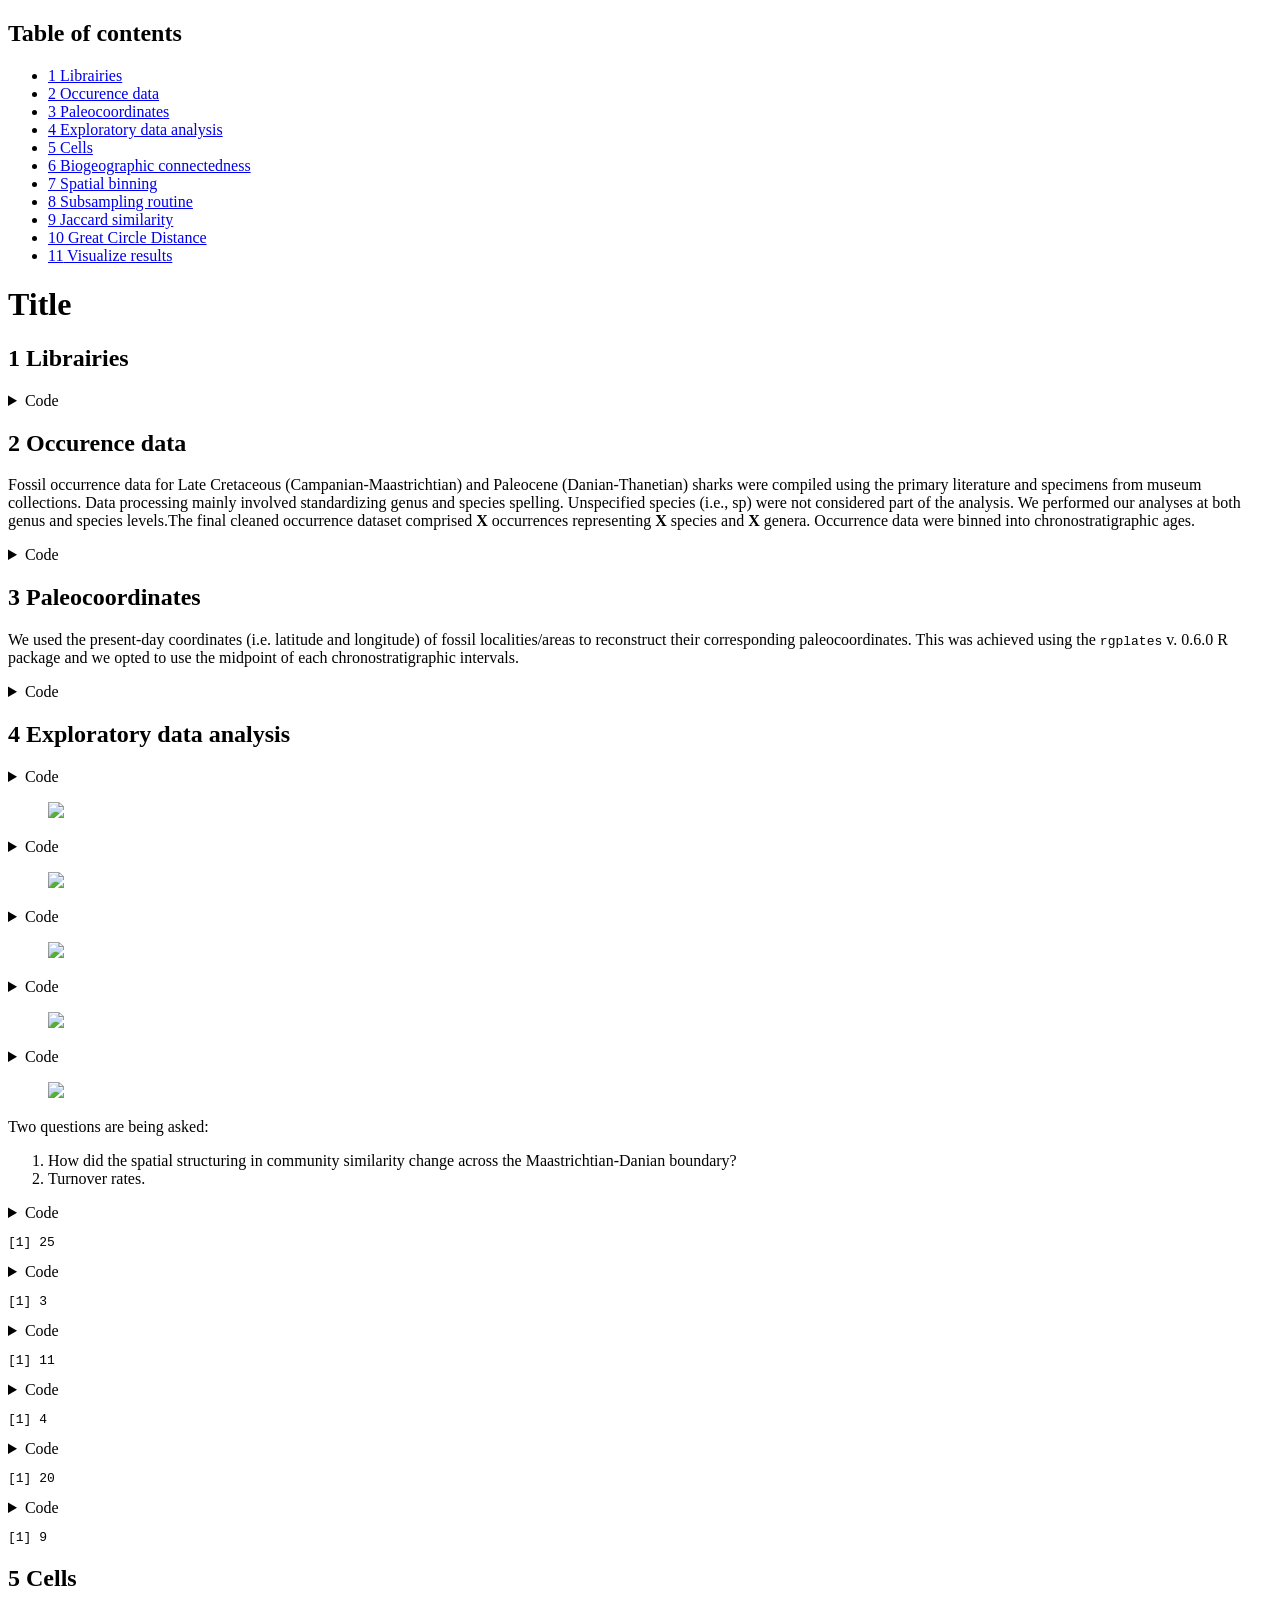
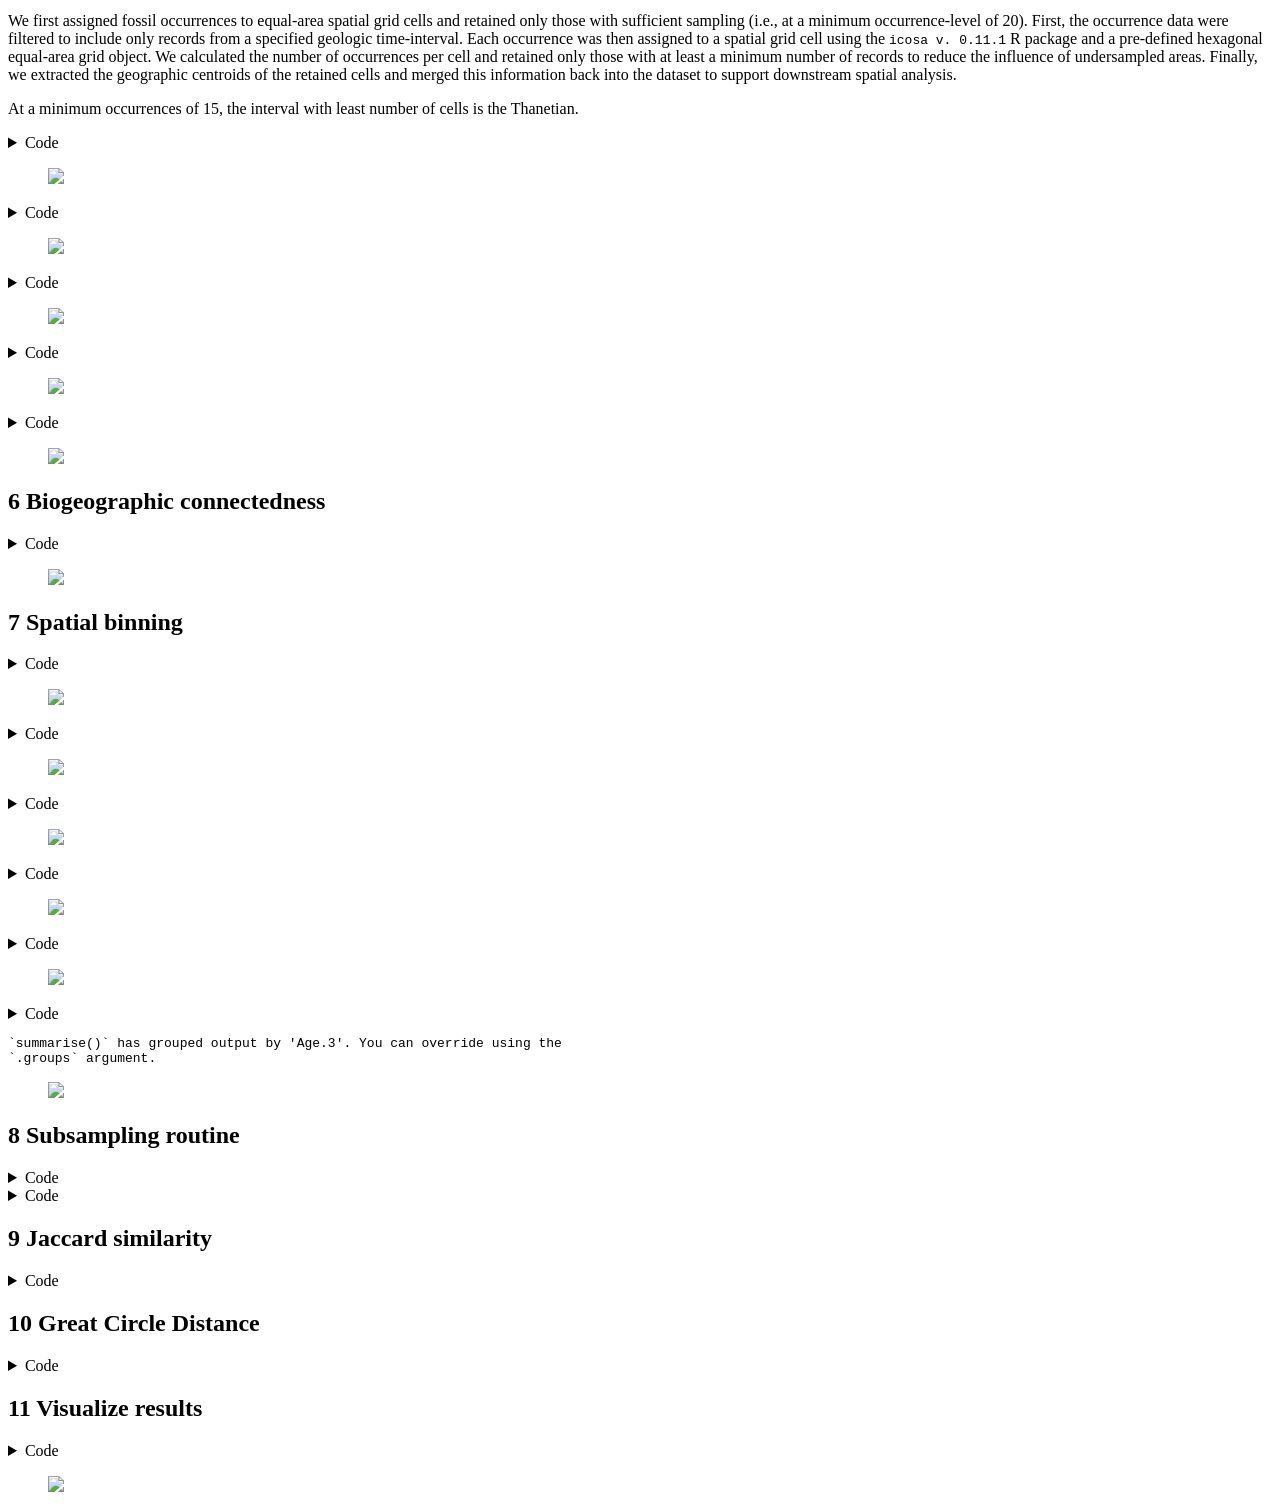
==== commit 19cc35e6: "updated code and analysis" ====
--- a/index.html
+++ b/index.html
@@ -7,7 +7,7 @@
 <meta name="viewport" content="width=device-width, initial-scale=1.0, user-scalable=yes">
 
 
-<title>Untitled</title>
+<title>Title</title>
 <style>
 code{white-space: pre-wrap;}
 span.smallcaps{font-variant: small-caps;}
@@ -65,10 +65,13 @@
 <script src="index_files/libs/quarto-html/tippy.umd.min.js"></script>
 <script src="index_files/libs/quarto-html/anchor.min.js"></script>
 <link href="index_files/libs/quarto-html/tippy.css" rel="stylesheet">
-<link href="index_files/libs/quarto-html/quarto-syntax-highlighting-37eea08aefeeee20ff55810ff984fec1.css" rel="stylesheet" id="quarto-text-highlighting-styles">
+<link href="index_files/libs/quarto-html/quarto-syntax-highlighting-236d90495073fb2ac8939117e3e83141.css" rel="stylesheet" id="quarto-text-highlighting-styles">
 <script src="index_files/libs/bootstrap/bootstrap.min.js"></script>
 <link href="index_files/libs/bootstrap/bootstrap-icons.css" rel="stylesheet">
-<link href="index_files/libs/bootstrap/bootstrap-bb462d781dde1847d9e3ccf7736099dd.min.css" rel="stylesheet" append-hash="true" id="quarto-bootstrap" data-mode="light">
+<link href="index_files/libs/bootstrap/bootstrap-de3a1749c61124d0c7456a0612b16043.min.css" rel="stylesheet" append-hash="true" id="quarto-bootstrap" data-mode="light">
+<script src="index_files/libs/quarto-contrib/glightbox/glightbox.min.js"></script>
+<link href="index_files/libs/quarto-contrib/glightbox/glightbox.min.css" rel="stylesheet">
+<link href="index_files/libs/quarto-contrib/glightbox/lightbox.css" rel="stylesheet">
 
 
 </head>
@@ -84,13 +87,14 @@
   <li><a href="#librairies" id="toc-librairies" class="nav-link active" data-scroll-target="#librairies"><span class="header-section-number">1</span> Librairies</a></li>
   <li><a href="#occurence-data" id="toc-occurence-data" class="nav-link" data-scroll-target="#occurence-data"><span class="header-section-number">2</span> Occurence data</a></li>
   <li><a href="#paleocoordinates" id="toc-paleocoordinates" class="nav-link" data-scroll-target="#paleocoordinates"><span class="header-section-number">3</span> Paleocoordinates</a></li>
-  <li><a href="#eda" id="toc-eda" class="nav-link" data-scroll-target="#eda"><span class="header-section-number">4</span> EDA</a></li>
+  <li><a href="#exploratory-data-analysis" id="toc-exploratory-data-analysis" class="nav-link" data-scroll-target="#exploratory-data-analysis"><span class="header-section-number">4</span> Exploratory data analysis</a></li>
   <li><a href="#cells" id="toc-cells" class="nav-link" data-scroll-target="#cells"><span class="header-section-number">5</span> Cells</a></li>
-  <li><a href="#spatial-binning" id="toc-spatial-binning" class="nav-link" data-scroll-target="#spatial-binning"><span class="header-section-number">6</span> Spatial binning</a></li>
-  <li><a href="#subsampling-routine" id="toc-subsampling-routine" class="nav-link" data-scroll-target="#subsampling-routine"><span class="header-section-number">7</span> Subsampling routine</a></li>
-  <li><a href="#jaccard-similarity" id="toc-jaccard-similarity" class="nav-link" data-scroll-target="#jaccard-similarity"><span class="header-section-number">8</span> Jaccard similarity</a></li>
-  <li><a href="#great-circle-distance" id="toc-great-circle-distance" class="nav-link" data-scroll-target="#great-circle-distance"><span class="header-section-number">9</span> Great Circle Distance</a></li>
-  <li><a href="#visualize-results" id="toc-visualize-results" class="nav-link" data-scroll-target="#visualize-results"><span class="header-section-number">10</span> Visualize results</a></li>
+  <li><a href="#biogeographic-connectedness" id="toc-biogeographic-connectedness" class="nav-link" data-scroll-target="#biogeographic-connectedness"><span class="header-section-number">6</span> Biogeographic connectedness</a></li>
+  <li><a href="#spatial-binning" id="toc-spatial-binning" class="nav-link" data-scroll-target="#spatial-binning"><span class="header-section-number">7</span> Spatial binning</a></li>
+  <li><a href="#subsampling-routine" id="toc-subsampling-routine" class="nav-link" data-scroll-target="#subsampling-routine"><span class="header-section-number">8</span> Subsampling routine</a></li>
+  <li><a href="#jaccard-similarity" id="toc-jaccard-similarity" class="nav-link" data-scroll-target="#jaccard-similarity"><span class="header-section-number">9</span> Jaccard similarity</a></li>
+  <li><a href="#great-circle-distance" id="toc-great-circle-distance" class="nav-link" data-scroll-target="#great-circle-distance"><span class="header-section-number">10</span> Great Circle Distance</a></li>
+  <li><a href="#visualize-results" id="toc-visualize-results" class="nav-link" data-scroll-target="#visualize-results"><span class="header-section-number">11</span> Visualize results</a></li>
   </ul>
 </nav>
 </div>
@@ -100,7 +104,7 @@
 
 <header id="title-block-header" class="quarto-title-block default">
 <div class="quarto-title">
-<h1 class="title">Untitled</h1>
+<h1 class="title">Title</h1>
 </div>
 
 
@@ -143,123 +147,127 @@
 <div class="cell">
 <details class="code-fold">
 <summary>Code</summary>
-<div class="sourceCode cell-code" id="cb2"><pre class="sourceCode r code-with-copy"><code class="sourceCode r"><span id="cb2-1"><a href="#cb2-1" aria-hidden="true" tabindex="-1"></a>Data <span class="ot">&lt;-</span></span>
-<span id="cb2-2"><a href="#cb2-2" aria-hidden="true" tabindex="-1"></a>  <span class="fu">read.xlsx</span>(<span class="at">xlsxFile =</span> <span class="st">"Data.xlsx"</span>) <span class="sc">|&gt;</span> </span>
-<span id="cb2-3"><a href="#cb2-3" aria-hidden="true" tabindex="-1"></a>  <span class="fu">filter</span>(<span class="sc">!</span>Duplicate <span class="sc">%in%</span> <span class="fu">c</span>(<span class="st">"x"</span>)) <span class="sc">|&gt;</span> </span>
-<span id="cb2-4"><a href="#cb2-4" aria-hidden="true" tabindex="-1"></a>  <span class="fu">filter</span>(<span class="sc">!</span>View <span class="sc">%in%</span> <span class="fu">c</span>(<span class="st">"oblique labial"</span>,<span class="st">"oblique lingual"</span>)) <span class="sc">|&gt;</span> </span>
-<span id="cb2-5"><a href="#cb2-5" aria-hidden="true" tabindex="-1"></a>  <span class="fu">mutate</span>(<span class="at">Locale =</span> <span class="fu">as.factor</span>(Locale)) <span class="sc">|&gt;</span> </span>
-<span id="cb2-6"><a href="#cb2-6" aria-hidden="true" tabindex="-1"></a>  <span class="fu">mutate</span>(<span class="at">Species =</span> <span class="fu">as.factor</span>(Species)) <span class="sc">|&gt;</span></span>
-<span id="cb2-7"><a href="#cb2-7" aria-hidden="true" tabindex="-1"></a>  <span class="co"># Synechodontiformes.</span></span>
-<span id="cb2-8"><a href="#cb2-8" aria-hidden="true" tabindex="-1"></a>  <span class="fu">mutate</span>(<span class="at">Species =</span> <span class="fu">case_when</span>(Species <span class="sc">==</span> <span class="st">"Synechodus cf. faxensis"</span> <span class="sc">~</span> <span class="st">"Synechodus faxensis"</span>,</span>
-<span id="cb2-9"><a href="#cb2-9" aria-hidden="true" tabindex="-1"></a>                             Species <span class="sc">==</span> <span class="st">"Sphenodus cf. lundgreni"</span> <span class="sc">~</span> <span class="st">"Sphenodus lundgreni"</span>, <span class="cn">TRUE</span> <span class="sc">~</span> Species)) <span class="sc">|&gt;</span> </span>
-<span id="cb2-10"><a href="#cb2-10" aria-hidden="true" tabindex="-1"></a>  <span class="co"># Heterodontiformes.</span></span>
-<span id="cb2-11"><a href="#cb2-11" aria-hidden="true" tabindex="-1"></a>  <span class="fu">mutate</span>(<span class="at">Species =</span> <span class="fu">case_when</span>(Species <span class="sc">==</span> <span class="st">"Heterodontus granti nov. sp."</span> <span class="sc">~</span> <span class="st">"Heterodontus granti"</span>, <span class="cn">TRUE</span> <span class="sc">~</span> Species)) <span class="sc">|&gt;</span> </span>
-<span id="cb2-12"><a href="#cb2-12" aria-hidden="true" tabindex="-1"></a>  <span class="co"># Squaliformes.</span></span>
-<span id="cb2-13"><a href="#cb2-13" aria-hidden="true" tabindex="-1"></a>  <span class="fu">mutate</span>(<span class="at">Species =</span> <span class="fu">case_when</span>(Species <span class="sc">==</span> <span class="st">"Microetmopterus wardi gen. et sp. nov."</span> <span class="sc">~</span> <span class="st">"Microetmopterus wardi"</span>,</span>
-<span id="cb2-14"><a href="#cb2-14" aria-hidden="true" tabindex="-1"></a>                             Species <span class="sc">==</span> <span class="st">"Squalus gabrielsoni sp. nov."</span> <span class="sc">~</span> <span class="st">"Squalus gabrielsoni"</span>,</span>
-<span id="cb2-15"><a href="#cb2-15" aria-hidden="true" tabindex="-1"></a>                             Species <span class="sc">==</span> <span class="st">"Squalus huntensis nov. sp."</span> <span class="sc">~</span> <span class="st">"Squalus huntensis"</span>, </span>
-<span id="cb2-16"><a href="#cb2-16" aria-hidden="true" tabindex="-1"></a>                             Species <span class="sc">==</span> <span class="st">"Centrophoroides cf. appendiculatus"</span> <span class="sc">~</span> <span class="st">"Centrophoroides appendiculatus"</span>,<span class="cn">TRUE</span> <span class="sc">~</span> Species)) <span class="sc">|&gt;</span> </span>
-<span id="cb2-17"><a href="#cb2-17" aria-hidden="true" tabindex="-1"></a>  <span class="co"># Hexanchiformes.</span></span>
-<span id="cb2-18"><a href="#cb2-18" aria-hidden="true" tabindex="-1"></a>  <span class="fu">mutate</span>(<span class="at">Species =</span> <span class="fu">case_when</span>(Species <span class="sc">==</span> <span class="st">"Heptranchias howellii"</span> <span class="sc">~</span> <span class="st">"Heptranchias howelli"</span>,</span>
-<span id="cb2-19"><a href="#cb2-19" aria-hidden="true" tabindex="-1"></a>                             Species <span class="sc">==</span> <span class="st">"Notidanodon brotzeni sp. nov."</span> <span class="sc">~</span> <span class="st">"Notidanodon brotzeni"</span>,</span>
-<span id="cb2-20"><a href="#cb2-20" aria-hidden="true" tabindex="-1"></a>                             Species <span class="sc">==</span> <span class="st">"Notidanodon cf. loozi"</span> <span class="sc">~</span> <span class="st">"Notidanodon loozi"</span>, <span class="cn">TRUE</span> <span class="sc">~</span> Species)) <span class="sc">|&gt;</span> </span>
-<span id="cb2-21"><a href="#cb2-21" aria-hidden="true" tabindex="-1"></a>  <span class="co"># Orectolobiformes.</span></span>
-<span id="cb2-22"><a href="#cb2-22" aria-hidden="true" tabindex="-1"></a>  <span class="fu">mutate</span>(<span class="at">Species =</span> <span class="fu">case_when</span>(Species <span class="sc">==</span> <span class="st">"Pararhincodon groessenssi"</span> <span class="sc">~</span> <span class="st">"Pararhincodon groessensi"</span>,</span>
-<span id="cb2-23"><a href="#cb2-23" aria-hidden="true" tabindex="-1"></a>                             Species <span class="sc">==</span> <span class="st">"Plicatoscyllium antiquum nov. gen. nov. sp."</span> <span class="sc">~</span> <span class="st">"Plicatoscyllium antiquum"</span>,</span>
-<span id="cb2-24"><a href="#cb2-24" aria-hidden="true" tabindex="-1"></a>                             Species <span class="sc">%in%</span> <span class="fu">c</span>(<span class="st">"Plicatoscyllium derameei nov. gen. nov. sp."</span>,<span class="st">"Plicatoscyllium deramei"</span>) <span class="sc">~</span> <span class="st">"Plicatoscyllium derameei"</span>,</span>
-<span id="cb2-25"><a href="#cb2-25" aria-hidden="true" tabindex="-1"></a>                             Species <span class="sc">%in%</span> <span class="fu">c</span>(<span class="st">"Cantioscyllium cf. meyeri "</span>,<span class="st">"Cantioscyllium aff. C. meyeri"</span>,<span class="st">"Cantioscyllium meyeri nov. sp."</span>) <span class="sc">~</span> <span class="st">"Cantioscyllium meyeri"</span>,<span class="cn">TRUE</span> <span class="sc">~</span> Species)) <span class="sc">|&gt;</span></span>
-<span id="cb2-26"><a href="#cb2-26" aria-hidden="true" tabindex="-1"></a>  <span class="co"># Lamniformes.</span></span>
-<span id="cb2-27"><a href="#cb2-27" aria-hidden="true" tabindex="-1"></a>  <span class="fu">mutate</span>(<span class="at">Species =</span> <span class="fu">case_when</span>(Species <span class="sc">==</span> <span class="st">"Carcharias cf. C. holmdelensis"</span> <span class="sc">~</span> <span class="st">"Carcharias holmdelensis"</span>,</span>
-<span id="cb2-28"><a href="#cb2-28" aria-hidden="true" tabindex="-1"></a>                             Species <span class="sc">==</span> <span class="st">"Squalicorax africanus nov sp."</span> <span class="sc">~</span> <span class="st">"Squalicorax africanus"</span>,</span>
-<span id="cb2-29"><a href="#cb2-29" aria-hidden="true" tabindex="-1"></a>                             Species <span class="sc">==</span> <span class="st">"Squalicorax bassanii "</span> <span class="sc">~</span> <span class="st">"Squalicorax bassanii"</span>,</span>
-<span id="cb2-30"><a href="#cb2-30" aria-hidden="true" tabindex="-1"></a>                             Species <span class="sc">==</span> <span class="st">"Squalicorax pristodontus "</span>  <span class="sc">~</span> <span class="st">"Squalicorax pristodontus"</span>,</span>
-<span id="cb2-31"><a href="#cb2-31" aria-hidden="true" tabindex="-1"></a>                             Species <span class="sc">==</span> <span class="st">"Squalicorax benguerirensis nov. sp."</span> <span class="sc">~</span> <span class="st">"Squalicorax benguerirensis"</span>,</span>
-<span id="cb2-32"><a href="#cb2-32" aria-hidden="true" tabindex="-1"></a>                             Species <span class="sc">==</span> <span class="st">"speyeri"</span> <span class="sc">~</span> <span class="st">"Odontaspis speyeri"</span>,</span>
-<span id="cb2-33"><a href="#cb2-33" aria-hidden="true" tabindex="-1"></a>                             Species <span class="sc">==</span> <span class="st">"Odontaspis cf. winkleri"</span> <span class="sc">~</span> <span class="st">"Odontaspis winkleri"</span>,</span>
-<span id="cb2-34"><a href="#cb2-34" aria-hidden="true" tabindex="-1"></a>                             Species <span class="sc">==</span>  <span class="st">"inflata"</span> <span class="sc">~</span> <span class="st">"Isurolamna inflata"</span>,</span>
-<span id="cb2-35"><a href="#cb2-35" aria-hidden="true" tabindex="-1"></a>                             Species <span class="sc">==</span> <span class="st">"obliquus"</span> <span class="sc">~</span> <span class="st">"Otodus obliquus"</span>,</span>
-<span id="cb2-36"><a href="#cb2-36" aria-hidden="true" tabindex="-1"></a>                             Species <span class="sc">==</span> <span class="st">"Squalicorax microserratus nov. sp."</span> <span class="sc">~</span> <span class="st">"Squalicorax microserratus"</span>,</span>
-<span id="cb2-37"><a href="#cb2-37" aria-hidden="true" tabindex="-1"></a>                             Species <span class="sc">==</span> <span class="st">"Cretolamna sp."</span> <span class="sc">~</span> <span class="st">"Cretalamna sp."</span>,</span>
-<span id="cb2-38"><a href="#cb2-38" aria-hidden="true" tabindex="-1"></a>                             Species <span class="sc">==</span> <span class="st">"Lamna cuspidata"</span> <span class="sc">~</span> <span class="st">"Carcharias cuspidatus"</span>, <span class="co"># Opinion of Hovestadt 2020.</span></span>
-<span id="cb2-39"><a href="#cb2-39" aria-hidden="true" tabindex="-1"></a>                             Species <span class="sc">==</span> <span class="st">"Carcharias macrotus"</span> <span class="sc">~</span> <span class="st">"Striatolamia macrota"</span>,</span>
-<span id="cb2-40"><a href="#cb2-40" aria-hidden="true" tabindex="-1"></a>                             Species <span class="sc">==</span> <span class="st">"Odontaspis rutoti"</span> <span class="sc">~</span> <span class="st">"Palaeohypotodus rutoti"</span>,  <span class="co"># Opinion of Ebersole et al. 2024.</span></span>
-<span id="cb2-41"><a href="#cb2-41" aria-hidden="true" tabindex="-1"></a>                             Species <span class="sc">==</span> <span class="st">"Carcharodon orientalis"</span> <span class="sc">~</span> <span class="st">"Palaeocarcharodon orientalis"</span>,</span>
-<span id="cb2-42"><a href="#cb2-42" aria-hidden="true" tabindex="-1"></a>                             Species <span class="sc">==</span> <span class="st">"Anomotodon hermani sp. nov."</span> <span class="sc">~</span> <span class="st">"Anomotodon hermani"</span>,</span>
-<span id="cb2-43"><a href="#cb2-43" aria-hidden="true" tabindex="-1"></a>                             Species <span class="sc">==</span> <span class="st">"Squalicorax aff. S. lindstromi"</span> <span class="sc">~</span> <span class="st">"Squalicorax lindstromi"</span>,</span>
-<span id="cb2-44"><a href="#cb2-44" aria-hidden="true" tabindex="-1"></a>                             Species <span class="sc">==</span> <span class="st">"Archaeolamna kopingensis"</span>  <span class="sc">~</span> <span class="st">"Archaeolamna kopingensis kopingensis"</span>,</span>
-<span id="cb2-45"><a href="#cb2-45" aria-hidden="true" tabindex="-1"></a>                             Species <span class="sc">==</span> <span class="st">"Lamna biauriculata nigeriana nov. sub sp."</span> <span class="sc">~</span> <span class="st">"Cretalamna nigeriana"</span>,</span>
-<span id="cb2-46"><a href="#cb2-46" aria-hidden="true" tabindex="-1"></a>                             Species <span class="sc">==</span> <span class="st">"Cretalamna cf. C. borealis"</span> <span class="sc">~</span> <span class="st">"Cretalamna borealis"</span>,</span>
-<span id="cb2-47"><a href="#cb2-47" aria-hidden="true" tabindex="-1"></a>                             Species <span class="sc">%in%</span> <span class="fu">c</span>(<span class="st">"Carcharias aff. C. tenuis"</span> ,<span class="st">"tenuis"</span>) <span class="sc">~</span> <span class="st">"Carcharias tenuis"</span>,</span>
-<span id="cb2-48"><a href="#cb2-48" aria-hidden="true" tabindex="-1"></a>                             Species <span class="sc">%in%</span> <span class="fu">c</span>(<span class="st">"Squalicorax cf. S. yangaensis"</span>,<span class="st">"Squalicorax aff. S. yangaensis"</span>) <span class="sc">~</span> <span class="st">"Squalicorax yangaensis"</span>,</span>
-<span id="cb2-49"><a href="#cb2-49" aria-hidden="true" tabindex="-1"></a>                             Species <span class="sc">%in%</span> <span class="fu">c</span>(<span class="st">"Anomotodon aff. A. plicatus"</span>,<span class="st">"Anomotodon aff. plicatus"</span>) <span class="sc">~</span> <span class="st">"Anomotodon plicatus"</span>,</span>
-<span id="cb2-50"><a href="#cb2-50" aria-hidden="true" tabindex="-1"></a>                             Species <span class="sc">%in%</span> <span class="fu">c</span>(<span class="st">"Odontaspis bronni"</span>,<span class="st">"Palaeohypotodus aff. bronni"</span>) <span class="sc">~</span> <span class="st">"Palaeohypotodus bronni"</span>,</span>
-<span id="cb2-51"><a href="#cb2-51" aria-hidden="true" tabindex="-1"></a>                             Species <span class="sc">%in%</span> <span class="fu">c</span>(<span class="st">"Cretalamna cf. C. biauriculata"</span>,<span class="st">"Cretolamna biauriculata"</span>) <span class="sc">~</span> <span class="st">"Cretalamna biauriculata"</span>,</span>
-<span id="cb2-52"><a href="#cb2-52" aria-hidden="true" tabindex="-1"></a>                             Species <span class="sc">%in%</span> <span class="fu">c</span>(<span class="st">"Cretolamna cf. C. maroccana"</span>,<span class="st">"Cretolamna maroccana"</span>) <span class="sc">~</span> <span class="st">"Cretalamna maroccana"</span>,</span>
-<span id="cb2-53"><a href="#cb2-53" aria-hidden="true" tabindex="-1"></a>                             Species <span class="sc">%in%</span> <span class="fu">c</span>(<span class="st">"Carcharias aff. gracilis"</span>,<span class="st">"gracilis"</span>) <span class="sc">~</span> <span class="st">"Carcharias gracilis"</span>,</span>
-<span id="cb2-54"><a href="#cb2-54" aria-hidden="true" tabindex="-1"></a>                             Species <span class="sc">%in%</span> <span class="fu">c</span>(<span class="st">"Striatolamia cederstroemi sp. nov."</span>,<span class="st">"cederstroemi"</span>) <span class="sc">~</span> <span class="st">"Striatolamia cederstroemi"</span>,</span>
-<span id="cb2-55"><a href="#cb2-55" aria-hidden="true" tabindex="-1"></a>                             Species <span class="sc">%in%</span> <span class="fu">c</span>(<span class="st">"Cretolamna appendiculata"</span>, <span class="st">"Cretolamna sp. aff. Cretolamna appendiculata"</span>,<span class="st">"Cretolamna cf. C. appendiculata"</span>) <span class="sc">~</span> <span class="st">"Cretalamna appendiculata"</span>,</span>
-<span id="cb2-56"><a href="#cb2-56" aria-hidden="true" tabindex="-1"></a>                             Species <span class="sc">%in%</span> <span class="fu">c</span>(<span class="st">"Cretalamna cf. C. sarcoportheta"</span>,<span class="st">"Cretalamna sarcoportheta sp. nov."</span>) <span class="sc">~</span> <span class="st">"Cretalamna sarcoportheta"</span>,</span>
-<span id="cb2-57"><a href="#cb2-57" aria-hidden="true" tabindex="-1"></a>                             Species <span class="sc">%in%</span> <span class="fu">c</span>(<span class="st">"Pseudocorax cf. P. affinis"</span>,<span class="st">"Pseudocorax cf. affinis"</span>) <span class="sc">~</span> <span class="st">"Pseudocorax affinis"</span>,</span>
-<span id="cb2-58"><a href="#cb2-58" aria-hidden="true" tabindex="-1"></a>                             Species <span class="sc">%in%</span> <span class="fu">c</span>(<span class="st">"Anomotodon cf. A. toddi"</span>, <span class="st">"Anomotodon toddi nov. sp."</span>) <span class="sc">~</span> <span class="st">"Anomotodon toddi"</span>,</span>
-<span id="cb2-59"><a href="#cb2-59" aria-hidden="true" tabindex="-1"></a>                             Species <span class="sc">%in%</span> <span class="fu">c</span>(<span class="st">"Carcharias cf. C. samhammeri"</span>, <span class="st">"Carcharias cf. samhammeri"</span>) <span class="sc">~</span> <span class="st">"Carcharias samhammeri"</span>,</span>
-<span id="cb2-60"><a href="#cb2-60" aria-hidden="true" tabindex="-1"></a>                             Species <span class="sc">%in%</span> <span class="fu">c</span>(<span class="st">"Carcharias cf. C. heathi"</span>, <span class="st">"Carcharias heathi nov. sp."</span>) <span class="sc">~</span> <span class="st">"Carcharias heathi"</span>,<span class="cn">TRUE</span> <span class="sc">~</span> Species)) <span class="sc">|&gt;</span></span>
-<span id="cb2-61"><a href="#cb2-61" aria-hidden="true" tabindex="-1"></a>  <span class="co"># Carcharhiniformes.</span></span>
-<span id="cb2-62"><a href="#cb2-62" aria-hidden="true" tabindex="-1"></a>  <span class="fu">mutate</span>(<span class="at">Species =</span> <span class="fu">case_when</span>(Species <span class="sc">==</span> <span class="st">"Paratriakis tenuis sp. nov."</span> <span class="sc">~</span> <span class="st">"Paratriakis tenuis"</span>,</span>
-<span id="cb2-63"><a href="#cb2-63" aria-hidden="true" tabindex="-1"></a>                             Species <span class="sc">==</span> <span class="st">"Palaeogaleus aff. faujasi"</span> <span class="sc">~</span> <span class="st">"Palaeogaleus faujasi"</span>,</span>
-<span id="cb2-64"><a href="#cb2-64" aria-hidden="true" tabindex="-1"></a>                             Species <span class="sc">==</span> <span class="st">"Galeorhinus gomphorhiza"</span> <span class="sc">~</span> <span class="st">"Khouribgaleus gomphorhiza"</span>,</span>
-<span id="cb2-65"><a href="#cb2-65" aria-hidden="true" tabindex="-1"></a>                             Species <span class="sc">==</span> <span class="st">"Scyliorhinus ivagrantae nov. sp."</span> <span class="sc">~</span> <span class="st">"Scyliorhinus ivagrantae"</span>,</span>
-<span id="cb2-66"><a href="#cb2-66" aria-hidden="true" tabindex="-1"></a>                             Species <span class="sc">==</span> <span class="st">"Squatigaleus grandjeani nov. sp."</span> <span class="sc">~</span> <span class="st">"Squatigaleus grandjeani"</span>,</span>
-<span id="cb2-67"><a href="#cb2-67" aria-hidden="true" tabindex="-1"></a>                             Species <span class="sc">==</span> <span class="st">"Squatigaleus carinatus nov. sp."</span> <span class="sc">~</span> <span class="st">"Squatigaleus carinatus"</span>,</span>
-<span id="cb2-68"><a href="#cb2-68" aria-hidden="true" tabindex="-1"></a>                             Species <span class="sc">==</span> <span class="st">"Scyliorhinus carinatus sp. nov."</span> <span class="sc">~</span> <span class="st">"Premontreia carinatus"</span>,</span>
-<span id="cb2-69"><a href="#cb2-69" aria-hidden="true" tabindex="-1"></a>                             Species <span class="sc">==</span> <span class="st">"Palaeogaleus navarroensis nov. sp."</span> <span class="sc">~</span> <span class="st">"Palaeogaleus navarroensis"</span>,</span>
-<span id="cb2-70"><a href="#cb2-70" aria-hidden="true" tabindex="-1"></a>                             Species <span class="sc">==</span> <span class="st">"Scyliorhinus aff. cabindensis"</span> <span class="sc">~</span> <span class="st">"Scyliorhinus cabindensis"</span>,</span>
-<span id="cb2-71"><a href="#cb2-71" aria-hidden="true" tabindex="-1"></a>                             Species <span class="sc">==</span> <span class="st">"Tingaleus dakkai n. gen. et nov. sp."</span> <span class="sc">~</span> <span class="st">"Tingaleus dakkai"</span>,</span>
-<span id="cb2-72"><a href="#cb2-72" aria-hidden="true" tabindex="-1"></a>                             Species <span class="sc">%in%</span> <span class="fu">c</span>(<span class="st">"Galeorhinus aff. girardoti"</span>,<span class="st">"Galeorhinus cf. G. girardoti"</span>) <span class="sc">~</span> <span class="st">"Galeorhinus girardoti"</span>,</span>
-<span id="cb2-73"><a href="#cb2-73" aria-hidden="true" tabindex="-1"></a>                             Species <span class="sc">%in%</span> <span class="fu">c</span>(<span class="st">"indet."</span>,<span class="st">"Triakidae gen. et sp. indet."</span>) <span class="sc">~</span> <span class="cn">NA</span>,</span>
-<span id="cb2-74"><a href="#cb2-74" aria-hidden="true" tabindex="-1"></a>                             Species <span class="sc">%in%</span> <span class="fu">c</span>(<span class="st">"‘Scyliorhinus’ biddlei"</span>, <span class="st">"“Scyliorhinus“ biddlei"</span>) <span class="sc">~</span> <span class="st">"Scyliorhinus biddlei"</span>,</span>
-<span id="cb2-75"><a href="#cb2-75" aria-hidden="true" tabindex="-1"></a>                             Species <span class="sc">%in%</span> <span class="fu">c</span>(<span class="st">"‘Scyliorhinus’ elongatus"</span>,<span class="st">"“Scyliorhinus” elongatus"</span>) <span class="sc">~</span>  <span class="st">"Scyliorhinus elongatus"</span>, T <span class="sc">~</span>  Species)) <span class="sc">|&gt;</span></span>
-<span id="cb2-76"><a href="#cb2-76" aria-hidden="true" tabindex="-1"></a>  <span class="co"># Correct family designation.</span></span>
-<span id="cb2-77"><a href="#cb2-77" aria-hidden="true" tabindex="-1"></a>  <span class="fu">mutate</span>(<span class="at">Family =</span> <span class="fu">case_when</span>(Genus <span class="sc">==</span> <span class="st">"Palaeohypotodus"</span> <span class="sc">~</span> <span class="st">"Jaekelotodontidae"</span>, T <span class="sc">~</span> Family))</span>
-<span id="cb2-78"><a href="#cb2-78" aria-hidden="true" tabindex="-1"></a></span>
-<span id="cb2-79"><a href="#cb2-79" aria-hidden="true" tabindex="-1"></a><span class="co"># 51 occurrences from the Limhamn quarry that needs to be ID.</span></span>
-<span id="cb2-80"><a href="#cb2-80" aria-hidden="true" tabindex="-1"></a></span>
-<span id="cb2-81"><a href="#cb2-81" aria-hidden="true" tabindex="-1"></a><span class="co"># Remove unspecified species.</span></span>
-<span id="cb2-82"><a href="#cb2-82" aria-hidden="true" tabindex="-1"></a>remove_obs <span class="ot">&lt;-</span> <span class="fu">c</span>(<span class="st">"Squalicorax sp."</span>,<span class="st">"Squalicorax nov. sp. 2"</span>,<span class="st">"Squalicorax nov. sp. 1"</span>,</span>
-<span id="cb2-83"><a href="#cb2-83" aria-hidden="true" tabindex="-1"></a>                <span class="st">"Scyliorhinus sp. 1"</span>,<span class="st">"Scyliorhinus sp. 2"</span>,<span class="st">"Scyliorhinus sp. 2"</span>, <span class="st">"Scyliorhinus sp. 1"</span>,</span>
-<span id="cb2-84"><a href="#cb2-84" aria-hidden="true" tabindex="-1"></a>                <span class="st">"Scapanorhynchus sp. 2"</span>,<span class="st">"Scapanorhynchus sp. 1"</span>,<span class="st">"Scapanorhynchus sp."</span>,<span class="st">"Protosqualus sp."</span>,</span>
-<span id="cb2-85"><a href="#cb2-85" aria-hidden="true" tabindex="-1"></a>                <span class="st">"Propristiophorus sp."</span>,<span class="st">"Plicatoscyllium sp."</span>,<span class="st">"Physogaleus sp."</span>,<span class="st">"Paratriakis sp."</span>,</span>
-<span id="cb2-86"><a href="#cb2-86" aria-hidden="true" tabindex="-1"></a>                <span class="st">"Pararhincodon sp."</span>,<span class="st">"Paraorthocodus sp."</span>,<span class="st">"Paraorthacodus sp."</span>, <span class="st">"Paranomotodon sp."</span>,</span>
-<span id="cb2-87"><a href="#cb2-87" aria-hidden="true" tabindex="-1"></a>                <span class="st">"Palaeogaleus sp. B"</span>,<span class="st">"Palaeogaleus sp."</span>,<span class="st">"Palaeobrachaelurus sp."</span>,<span class="st">"Odontaspis sp."</span> ,<span class="st">"Notorynchus sp."</span>,</span>
-<span id="cb2-88"><a href="#cb2-88" aria-hidden="true" tabindex="-1"></a>                <span class="st">"Notidanodon sp."</span>,<span class="st">"Nebrius sp."</span>,<span class="st">"Megasqualus sp."</span>,<span class="st">"Isurolamna sp."</span>,<span class="st">"Hexanchus spp."</span>,<span class="st">"Hexanchus sp."</span>,</span>
-<span id="cb2-89"><a href="#cb2-89" aria-hidden="true" tabindex="-1"></a>                <span class="st">"Heterodontus sp. 2"</span>, <span class="st">"Heterodontus sp."</span>,<span class="st">"Heptranchias sp."</span>,<span class="st">"Gladioserratus sp."</span>,<span class="st">"Ginglymostoma sp."</span>, </span>
-<span id="cb2-90"><a href="#cb2-90" aria-hidden="true" tabindex="-1"></a>                <span class="st">"Galeorhinus sp."</span>,<span class="st">"Foumtizia sp."</span>,<span class="st">"Echinorhinus sp."</span>,<span class="st">"Dalatias sp."</span>,<span class="st">"Cretalamna sp."</span>,<span class="st">"Cretalamna sp."</span>, </span>
-<span id="cb2-91"><a href="#cb2-91" aria-hidden="true" tabindex="-1"></a>                <span class="st">"Columbusia sp."</span>, <span class="st">"Chlamydoselachus sp."</span>,<span class="st">"Chiloscyllium sp."</span>,<span class="st">"Centrophorus sp."</span>, <span class="st">"Carcharias sp."</span>, <span class="st">"Brachycarcharias sp."</span>,</span>
-<span id="cb2-92"><a href="#cb2-92" aria-hidden="true" tabindex="-1"></a>                <span class="st">"Abdounia sp."</span>,<span class="st">"Woellsteinia sp."</span>,<span class="st">"Weltonia sp."</span>,<span class="st">"Triakis n. sp."</span>,<span class="st">"Squatina sp."</span>,<span class="st">"Squaliodalatias sp."</span>,</span>
-<span id="cb2-93"><a href="#cb2-93" aria-hidden="true" tabindex="-1"></a>                <span class="st">"sp. nov."</span>,<span class="st">"sp. nov. A"</span>,<span class="st">"sp. nov. B"</span>, <span class="st">"Hemiscyllium sp."</span>)</span>
-<span id="cb2-94"><a href="#cb2-94" aria-hidden="true" tabindex="-1"></a></span>
-<span id="cb2-95"><a href="#cb2-95" aria-hidden="true" tabindex="-1"></a>Data <span class="ot">&lt;-</span> Data <span class="sc">|&gt;</span> <span class="fu">filter</span>(<span class="sc">!</span>Species <span class="sc">%in%</span> remove_obs) <span class="co"># Ask Mikael to provide IDs for all Limhamn specimens. But remove for now.</span></span>
-<span id="cb2-96"><a href="#cb2-96" aria-hidden="true" tabindex="-1"></a></span>
-<span id="cb2-97"><a href="#cb2-97" aria-hidden="true" tabindex="-1"></a><span class="co"># Final subset (remove occurrences with no species identification)</span></span>
-<span id="cb2-98"><a href="#cb2-98" aria-hidden="true" tabindex="-1"></a>Data <span class="ot">&lt;-</span></span>
-<span id="cb2-99"><a href="#cb2-99" aria-hidden="true" tabindex="-1"></a>  Data <span class="sc">|&gt;</span> </span>
-<span id="cb2-100"><a href="#cb2-100" aria-hidden="true" tabindex="-1"></a>  <span class="fu">filter</span>(<span class="sc">!</span><span class="fu">is.na</span>(Species)) <span class="sc">|&gt;</span></span>
-<span id="cb2-101"><a href="#cb2-101" aria-hidden="true" tabindex="-1"></a>  <span class="fu">filter</span>(<span class="sc">!</span><span class="fu">is.na</span>(Age<span class="fl">.3</span>)) <span class="sc">|&gt;</span> </span>
-<span id="cb2-102"><a href="#cb2-102" aria-hidden="true" tabindex="-1"></a>  <span class="fu">as.data.frame</span>() <span class="sc">|&gt;</span></span>
-<span id="cb2-103"><a href="#cb2-103" aria-hidden="true" tabindex="-1"></a>  <span class="co"># Remove columns.</span></span>
-<span id="cb2-104"><a href="#cb2-104" aria-hidden="true" tabindex="-1"></a>  <span class="fu">select</span>(<span class="sc">-</span><span class="fu">c</span>(<span class="st">"Used"</span>,<span class="st">"Duplicate"</span>,<span class="st">"Not_Digitized"</span>)) <span class="co"># 2178 occurrences with species names.</span></span>
-<span id="cb2-105"><a href="#cb2-105" aria-hidden="true" tabindex="-1"></a></span>
-<span id="cb2-106"><a href="#cb2-106" aria-hidden="true" tabindex="-1"></a><span class="co"># Final name corrections.</span></span>
-<span id="cb2-107"><a href="#cb2-107" aria-hidden="true" tabindex="-1"></a>Data <span class="ot">&lt;-</span></span>
-<span id="cb2-108"><a href="#cb2-108" aria-hidden="true" tabindex="-1"></a>  Data <span class="sc">|&gt;</span> </span>
-<span id="cb2-109"><a href="#cb2-109" aria-hidden="true" tabindex="-1"></a>  <span class="fu">mutate</span>(<span class="at">Genus =</span> <span class="fu">case_when</span>(Genus <span class="sc">==</span> <span class="st">"Cretolamna"</span> <span class="sc">~</span> <span class="st">"Cretalamna"</span>,<span class="cn">TRUE</span> <span class="sc">~</span> Genus)) <span class="sc">|&gt;</span> </span>
-<span id="cb2-110"><a href="#cb2-110" aria-hidden="true" tabindex="-1"></a>  <span class="fu">mutate</span>(<span class="at">Species =</span> <span class="fu">case_when</span>(Species <span class="sc">==</span> <span class="st">"Isurolamna inflata"</span> <span class="sc">~</span> <span class="st">"Isurolamna affinis"</span>, T <span class="sc">~</span> Species)</span>
-<span id="cb2-111"><a href="#cb2-111" aria-hidden="true" tabindex="-1"></a>         ) <span class="co"># (see Popov and Vladimir A. Lopyrev 2024)</span></span></code><button title="Copy to Clipboard" class="code-copy-button"><i class="bi"></i></button></pre></div>
+<div class="sourceCode cell-code" id="cb2"><pre class="sourceCode r code-with-copy"><code class="sourceCode r"><span id="cb2-1"><a href="#cb2-1" aria-hidden="true" tabindex="-1"></a><span class="co"># Database.</span></span>
+<span id="cb2-2"><a href="#cb2-2" aria-hidden="true" tabindex="-1"></a>Data <span class="ot">&lt;-</span></span>
+<span id="cb2-3"><a href="#cb2-3" aria-hidden="true" tabindex="-1"></a>  <span class="fu">read.xlsx</span>(<span class="at">xlsxFile =</span> <span class="st">"Data.xlsx"</span>) <span class="sc">|&gt;</span> </span>
+<span id="cb2-4"><a href="#cb2-4" aria-hidden="true" tabindex="-1"></a>  <span class="fu">filter</span>(<span class="sc">!</span>Duplicate <span class="sc">%in%</span> <span class="fu">c</span>(<span class="st">"x"</span>)) <span class="sc">|&gt;</span> </span>
+<span id="cb2-5"><a href="#cb2-5" aria-hidden="true" tabindex="-1"></a>  <span class="fu">filter</span>(<span class="sc">!</span>View <span class="sc">%in%</span> <span class="fu">c</span>(<span class="st">"oblique labial"</span>,<span class="st">"oblique lingual"</span>)) <span class="sc">|&gt;</span> </span>
+<span id="cb2-6"><a href="#cb2-6" aria-hidden="true" tabindex="-1"></a>  <span class="fu">mutate</span>(<span class="at">Locale =</span> <span class="fu">as.factor</span>(Locale)) <span class="sc">|&gt;</span> </span>
+<span id="cb2-7"><a href="#cb2-7" aria-hidden="true" tabindex="-1"></a>  <span class="fu">mutate</span>(<span class="at">Species =</span> <span class="fu">as.factor</span>(Species)) <span class="sc">|&gt;</span></span>
+<span id="cb2-8"><a href="#cb2-8" aria-hidden="true" tabindex="-1"></a>  <span class="co"># Synechodontiformes.</span></span>
+<span id="cb2-9"><a href="#cb2-9" aria-hidden="true" tabindex="-1"></a>  <span class="fu">mutate</span>(<span class="at">Species =</span> <span class="fu">case_when</span>(Species <span class="sc">==</span> <span class="st">"Synechodus cf. faxensis"</span> <span class="sc">~</span> <span class="st">"Synechodus faxensis"</span>,</span>
+<span id="cb2-10"><a href="#cb2-10" aria-hidden="true" tabindex="-1"></a>                             Species <span class="sc">==</span> <span class="st">"Sphenodus cf. lundgreni"</span> <span class="sc">~</span> <span class="st">"Sphenodus lundgreni"</span>, <span class="cn">TRUE</span> <span class="sc">~</span> Species)) <span class="sc">|&gt;</span> </span>
+<span id="cb2-11"><a href="#cb2-11" aria-hidden="true" tabindex="-1"></a>  <span class="co"># Heterodontiformes.</span></span>
+<span id="cb2-12"><a href="#cb2-12" aria-hidden="true" tabindex="-1"></a>  <span class="fu">mutate</span>(<span class="at">Species =</span> <span class="fu">case_when</span>(Species <span class="sc">==</span> <span class="st">"Heterodontus granti nov. sp."</span> <span class="sc">~</span> <span class="st">"Heterodontus granti"</span>, <span class="cn">TRUE</span> <span class="sc">~</span> Species)) <span class="sc">|&gt;</span> </span>
+<span id="cb2-13"><a href="#cb2-13" aria-hidden="true" tabindex="-1"></a>  <span class="co"># Squaliformes.</span></span>
+<span id="cb2-14"><a href="#cb2-14" aria-hidden="true" tabindex="-1"></a>  <span class="fu">mutate</span>(<span class="at">Species =</span> <span class="fu">case_when</span>(Species <span class="sc">==</span> <span class="st">"Microetmopterus wardi gen. et sp. nov."</span> <span class="sc">~</span> <span class="st">"Microetmopterus wardi"</span>,</span>
+<span id="cb2-15"><a href="#cb2-15" aria-hidden="true" tabindex="-1"></a>                             Species <span class="sc">==</span> <span class="st">"Squalus gabrielsoni sp. nov."</span> <span class="sc">~</span> <span class="st">"Squalus gabrielsoni"</span>,</span>
+<span id="cb2-16"><a href="#cb2-16" aria-hidden="true" tabindex="-1"></a>                             Species <span class="sc">==</span> <span class="st">"Squalus huntensis nov. sp."</span> <span class="sc">~</span> <span class="st">"Squalus huntensis"</span>, </span>
+<span id="cb2-17"><a href="#cb2-17" aria-hidden="true" tabindex="-1"></a>                             Species <span class="sc">==</span> <span class="st">"Centrophoroides cf. appendiculatus"</span> <span class="sc">~</span> <span class="st">"Centrophoroides appendiculatus"</span>,<span class="cn">TRUE</span> <span class="sc">~</span> Species)) <span class="sc">|&gt;</span> </span>
+<span id="cb2-18"><a href="#cb2-18" aria-hidden="true" tabindex="-1"></a>  <span class="co"># Hexanchiformes.</span></span>
+<span id="cb2-19"><a href="#cb2-19" aria-hidden="true" tabindex="-1"></a>  <span class="fu">mutate</span>(<span class="at">Species =</span> <span class="fu">case_when</span>(Species <span class="sc">==</span> <span class="st">"Heptranchias howellii"</span> <span class="sc">~</span> <span class="st">"Heptranchias howelli"</span>,</span>
+<span id="cb2-20"><a href="#cb2-20" aria-hidden="true" tabindex="-1"></a>                             Species <span class="sc">==</span> <span class="st">"Notidanodon brotzeni sp. nov."</span> <span class="sc">~</span> <span class="st">"Notidanodon brotzeni"</span>,</span>
+<span id="cb2-21"><a href="#cb2-21" aria-hidden="true" tabindex="-1"></a>                             Species <span class="sc">==</span> <span class="st">"Hexanchus aff. microdon"</span> <span class="sc">~</span> <span class="st">"Hexanchus microdon"</span>,</span>
+<span id="cb2-22"><a href="#cb2-22" aria-hidden="true" tabindex="-1"></a>                             Species <span class="sc">==</span> <span class="st">"Notidanodon cf. loozi"</span> <span class="sc">~</span> <span class="st">"Notidanodon loozi"</span>, <span class="cn">TRUE</span> <span class="sc">~</span> Species)) <span class="sc">|&gt;</span> </span>
+<span id="cb2-23"><a href="#cb2-23" aria-hidden="true" tabindex="-1"></a>  <span class="co"># Orectolobiformes.</span></span>
+<span id="cb2-24"><a href="#cb2-24" aria-hidden="true" tabindex="-1"></a>  <span class="fu">mutate</span>(<span class="at">Species =</span> <span class="fu">case_when</span>(Species <span class="sc">==</span> <span class="st">"Pararhincodon groessenssi"</span> <span class="sc">~</span> <span class="st">"Pararhincodon groessensi"</span>,</span>
+<span id="cb2-25"><a href="#cb2-25" aria-hidden="true" tabindex="-1"></a>                             Species <span class="sc">==</span> <span class="st">"Plicatoscyllium antiquum nov. gen. nov. sp."</span> <span class="sc">~</span> <span class="st">"Plicatoscyllium antiquum"</span>,</span>
+<span id="cb2-26"><a href="#cb2-26" aria-hidden="true" tabindex="-1"></a>                             Species <span class="sc">==</span> <span class="st">"Plicatoscyllium cf globidens"</span> <span class="sc">~</span> <span class="st">"Plicatoscyllium globidens"</span>,</span>
+<span id="cb2-27"><a href="#cb2-27" aria-hidden="true" tabindex="-1"></a>                             Species <span class="sc">==</span> <span class="st">"Galagadon nordquistae n. gen. n. sp."</span> <span class="sc">~</span> <span class="st">"Galagadon nordquistae"</span>,</span>
+<span id="cb2-28"><a href="#cb2-28" aria-hidden="true" tabindex="-1"></a>                             Species <span class="sc">%in%</span> <span class="fu">c</span>(<span class="st">"Plicatoscyllium derameei nov. gen. nov. sp."</span>,<span class="st">"Plicatoscyllium deramei"</span>) <span class="sc">~</span> <span class="st">"Plicatoscyllium derameei"</span>,</span>
+<span id="cb2-29"><a href="#cb2-29" aria-hidden="true" tabindex="-1"></a>                             Species <span class="sc">%in%</span> <span class="fu">c</span>(<span class="st">"Cantioscyllium cf. meyeri "</span>,<span class="st">"Cantioscyllium aff. C. meyeri"</span>,<span class="st">"Cantioscyllium meyeri nov. sp."</span>) <span class="sc">~</span> <span class="st">"Cantioscyllium meyeri"</span>,<span class="cn">TRUE</span> <span class="sc">~</span> Species)) <span class="sc">|&gt;</span></span>
+<span id="cb2-30"><a href="#cb2-30" aria-hidden="true" tabindex="-1"></a>  <span class="co"># Lamniformes.</span></span>
+<span id="cb2-31"><a href="#cb2-31" aria-hidden="true" tabindex="-1"></a>  <span class="fu">mutate</span>(<span class="at">Species =</span> <span class="fu">case_when</span>(Species <span class="sc">==</span> <span class="st">"Carcharias cf. C. holmdelensis"</span> <span class="sc">~</span> <span class="st">"Carcharias holmdelensis"</span>,</span>
+<span id="cb2-32"><a href="#cb2-32" aria-hidden="true" tabindex="-1"></a>                             Species <span class="sc">==</span> <span class="st">"Squalicorax africanus nov sp."</span> <span class="sc">~</span> <span class="st">"Squalicorax africanus"</span>,</span>
+<span id="cb2-33"><a href="#cb2-33" aria-hidden="true" tabindex="-1"></a>                             Species <span class="sc">==</span> <span class="st">"Anomotodon noves"</span> <span class="sc">~</span> <span class="st">"Anomotodon novus"</span>,</span>
+<span id="cb2-34"><a href="#cb2-34" aria-hidden="true" tabindex="-1"></a>                             Species <span class="sc">==</span> <span class="st">"Squalicorax bassanii "</span> <span class="sc">~</span> <span class="st">"Squalicorax bassanii"</span>,</span>
+<span id="cb2-35"><a href="#cb2-35" aria-hidden="true" tabindex="-1"></a>                             Species <span class="sc">==</span> <span class="st">"Squalicorax pristodontus "</span>  <span class="sc">~</span> <span class="st">"Squalicorax pristodontus"</span>,</span>
+<span id="cb2-36"><a href="#cb2-36" aria-hidden="true" tabindex="-1"></a>                             Species <span class="sc">==</span> <span class="st">"Squalicorax benguerirensis nov. sp."</span> <span class="sc">~</span> <span class="st">"Squalicorax benguerirensis"</span>,</span>
+<span id="cb2-37"><a href="#cb2-37" aria-hidden="true" tabindex="-1"></a>                             Species <span class="sc">==</span> <span class="st">"speyeri"</span> <span class="sc">~</span> <span class="st">"Odontaspis speyeri"</span>,</span>
+<span id="cb2-38"><a href="#cb2-38" aria-hidden="true" tabindex="-1"></a>                             Species <span class="sc">==</span> <span class="st">"Odontaspis cf. winkleri"</span> <span class="sc">~</span> <span class="st">"Odontaspis winkleri"</span>,</span>
+<span id="cb2-39"><a href="#cb2-39" aria-hidden="true" tabindex="-1"></a>                             Species <span class="sc">==</span>  <span class="st">"inflata"</span> <span class="sc">~</span> <span class="st">"Isurolamna inflata"</span>,</span>
+<span id="cb2-40"><a href="#cb2-40" aria-hidden="true" tabindex="-1"></a>                             Species <span class="sc">==</span> <span class="st">"obliquus"</span> <span class="sc">~</span> <span class="st">"Otodus obliquus"</span>,</span>
+<span id="cb2-41"><a href="#cb2-41" aria-hidden="true" tabindex="-1"></a>                             Species <span class="sc">==</span> <span class="st">"Squalicorax microserratus nov. sp."</span> <span class="sc">~</span> <span class="st">"Squalicorax microserratus"</span>,</span>
+<span id="cb2-42"><a href="#cb2-42" aria-hidden="true" tabindex="-1"></a>                             Species <span class="sc">==</span> <span class="st">"Cretolamna sp."</span> <span class="sc">~</span> <span class="st">"Cretalamna sp."</span>,</span>
+<span id="cb2-43"><a href="#cb2-43" aria-hidden="true" tabindex="-1"></a>                             Species <span class="sc">==</span> <span class="st">"Lamna cuspidata"</span> <span class="sc">~</span> <span class="st">"Carcharias cuspidatus"</span>, <span class="co"># Opinion of Hovestadt 2020.</span></span>
+<span id="cb2-44"><a href="#cb2-44" aria-hidden="true" tabindex="-1"></a>                             Species <span class="sc">==</span> <span class="st">"Carcharias macrotus"</span> <span class="sc">~</span> <span class="st">"Striatolamia macrota"</span>,</span>
+<span id="cb2-45"><a href="#cb2-45" aria-hidden="true" tabindex="-1"></a>                             Species <span class="sc">==</span> <span class="st">"Odontaspis rutoti"</span> <span class="sc">~</span> <span class="st">"Palaeohypotodus rutoti"</span>,  <span class="co"># Opinion of Ebersole et al. 2024.</span></span>
+<span id="cb2-46"><a href="#cb2-46" aria-hidden="true" tabindex="-1"></a>                             Species <span class="sc">==</span> <span class="st">"Carcharodon orientalis"</span> <span class="sc">~</span> <span class="st">"Palaeocarcharodon orientalis"</span>,</span>
+<span id="cb2-47"><a href="#cb2-47" aria-hidden="true" tabindex="-1"></a>                             Species <span class="sc">==</span> <span class="st">"Anomotodon hermani sp. nov."</span> <span class="sc">~</span> <span class="st">"Anomotodon hermani"</span>,</span>
+<span id="cb2-48"><a href="#cb2-48" aria-hidden="true" tabindex="-1"></a>                             Species <span class="sc">==</span> <span class="st">"Squalicorax aff. S. lindstromi"</span> <span class="sc">~</span> <span class="st">"Squalicorax lindstromi"</span>,</span>
+<span id="cb2-49"><a href="#cb2-49" aria-hidden="true" tabindex="-1"></a>                             Species <span class="sc">==</span> <span class="st">"Archaeolamna kopingensis"</span>  <span class="sc">~</span> <span class="st">"Archaeolamna kopingensis kopingensis"</span>,</span>
+<span id="cb2-50"><a href="#cb2-50" aria-hidden="true" tabindex="-1"></a>                             Species <span class="sc">==</span> <span class="st">"Lamna biauriculata nigeriana nov. sub sp."</span> <span class="sc">~</span> <span class="st">"Cretalamna nigeriana"</span>,</span>
+<span id="cb2-51"><a href="#cb2-51" aria-hidden="true" tabindex="-1"></a>                             Species <span class="sc">==</span> <span class="st">"Cretalamna cf. C. borealis"</span> <span class="sc">~</span> <span class="st">"Cretalamna borealis"</span>,</span>
+<span id="cb2-52"><a href="#cb2-52" aria-hidden="true" tabindex="-1"></a>                             Species <span class="sc">%in%</span> <span class="fu">c</span>(<span class="st">"Carcharias aff. C. tenuis"</span> ,<span class="st">"tenuis"</span>) <span class="sc">~</span> <span class="st">"Carcharias tenuis"</span>,</span>
+<span id="cb2-53"><a href="#cb2-53" aria-hidden="true" tabindex="-1"></a>                             Species <span class="sc">%in%</span> <span class="fu">c</span>(<span class="st">"Squalicorax cf. S. yangaensis"</span>,<span class="st">"Squalicorax aff. S. yangaensis"</span>) <span class="sc">~</span> <span class="st">"Squalicorax yangaensis"</span>,</span>
+<span id="cb2-54"><a href="#cb2-54" aria-hidden="true" tabindex="-1"></a>                             Species <span class="sc">%in%</span> <span class="fu">c</span>(<span class="st">"Anomotodon aff. A. plicatus"</span>,<span class="st">"Anomotodon aff. plicatus"</span>) <span class="sc">~</span> <span class="st">"Anomotodon plicatus"</span>,</span>
+<span id="cb2-55"><a href="#cb2-55" aria-hidden="true" tabindex="-1"></a>                             Species <span class="sc">%in%</span> <span class="fu">c</span>(<span class="st">"Odontaspis bronni"</span>,<span class="st">"Palaeohypotodus aff. bronni"</span>) <span class="sc">~</span> <span class="st">"Palaeohypotodus bronni"</span>,</span>
+<span id="cb2-56"><a href="#cb2-56" aria-hidden="true" tabindex="-1"></a>                             Species <span class="sc">%in%</span> <span class="fu">c</span>(<span class="st">"Cretalamna cf. C. biauriculata"</span>,<span class="st">"Cretolamna biauriculata"</span>) <span class="sc">~</span> <span class="st">"Cretalamna biauriculata"</span>,</span>
+<span id="cb2-57"><a href="#cb2-57" aria-hidden="true" tabindex="-1"></a>                             Species <span class="sc">%in%</span> <span class="fu">c</span>(<span class="st">"Cretolamna cf. C. maroccana"</span>,<span class="st">"Cretolamna maroccana"</span>) <span class="sc">~</span> <span class="st">"Cretalamna maroccana"</span>,</span>
+<span id="cb2-58"><a href="#cb2-58" aria-hidden="true" tabindex="-1"></a>                             Species <span class="sc">%in%</span> <span class="fu">c</span>(<span class="st">"Carcharias aff. gracilis"</span>,<span class="st">"gracilis"</span>) <span class="sc">~</span> <span class="st">"Carcharias gracilis"</span>,</span>
+<span id="cb2-59"><a href="#cb2-59" aria-hidden="true" tabindex="-1"></a>                             Species <span class="sc">%in%</span> <span class="fu">c</span>(<span class="st">"Striatolamia cederstroemi sp. nov."</span>,<span class="st">"cederstroemi"</span>) <span class="sc">~</span> <span class="st">"Striatolamia cederstroemi"</span>,</span>
+<span id="cb2-60"><a href="#cb2-60" aria-hidden="true" tabindex="-1"></a>                             Species <span class="sc">%in%</span> <span class="fu">c</span>(<span class="st">"Cretolamna appendiculata"</span>, <span class="st">"Cretolamna sp. aff. Cretolamna appendiculata"</span>,<span class="st">"Cretolamna cf. C. appendiculata"</span>) <span class="sc">~</span> <span class="st">"Cretalamna appendiculata"</span>,</span>
+<span id="cb2-61"><a href="#cb2-61" aria-hidden="true" tabindex="-1"></a>                             Species <span class="sc">%in%</span> <span class="fu">c</span>(<span class="st">"Cretalamna cf. C. sarcoportheta"</span>,<span class="st">"Cretalamna sarcoportheta sp. nov."</span>) <span class="sc">~</span> <span class="st">"Cretalamna sarcoportheta"</span>,</span>
+<span id="cb2-62"><a href="#cb2-62" aria-hidden="true" tabindex="-1"></a>                             Species <span class="sc">%in%</span> <span class="fu">c</span>(<span class="st">"Pseudocorax cf. P. affinis"</span>,<span class="st">"Pseudocorax cf. affinis"</span>) <span class="sc">~</span> <span class="st">"Pseudocorax affinis"</span>,</span>
+<span id="cb2-63"><a href="#cb2-63" aria-hidden="true" tabindex="-1"></a>                             Species <span class="sc">%in%</span> <span class="fu">c</span>(<span class="st">"Anomotodon cf. A. toddi"</span>, <span class="st">"Anomotodon toddi nov. sp."</span>) <span class="sc">~</span> <span class="st">"Anomotodon toddi"</span>,</span>
+<span id="cb2-64"><a href="#cb2-64" aria-hidden="true" tabindex="-1"></a>                             Species <span class="sc">%in%</span> <span class="fu">c</span>(<span class="st">"Carcharias cf. C. samhammeri"</span>, <span class="st">"Carcharias cf. samhammeri"</span>) <span class="sc">~</span> <span class="st">"Carcharias samhammeri"</span>,</span>
+<span id="cb2-65"><a href="#cb2-65" aria-hidden="true" tabindex="-1"></a>                             Species <span class="sc">%in%</span> <span class="fu">c</span>(<span class="st">"Carcharias cf. C. heathi"</span>, <span class="st">"Carcharias heathi nov. sp."</span>) <span class="sc">~</span> <span class="st">"Carcharias heathi"</span>,<span class="cn">TRUE</span> <span class="sc">~</span> Species)) <span class="sc">|&gt;</span></span>
+<span id="cb2-66"><a href="#cb2-66" aria-hidden="true" tabindex="-1"></a>  <span class="co"># Carcharhiniformes.</span></span>
+<span id="cb2-67"><a href="#cb2-67" aria-hidden="true" tabindex="-1"></a>  <span class="fu">mutate</span>(<span class="at">Species =</span> <span class="fu">case_when</span>(Species <span class="sc">==</span> <span class="st">"Paratriakis tenuis sp. nov."</span> <span class="sc">~</span> <span class="st">"Paratriakis tenuis"</span>,</span>
+<span id="cb2-68"><a href="#cb2-68" aria-hidden="true" tabindex="-1"></a>                             Species <span class="sc">==</span> <span class="st">"Palaeogaleus aff. faujasi"</span> <span class="sc">~</span> <span class="st">"Palaeogaleus faujasi"</span>,</span>
+<span id="cb2-69"><a href="#cb2-69" aria-hidden="true" tabindex="-1"></a>                             Species <span class="sc">==</span> <span class="st">"Galeorhinus gomphorhiza"</span> <span class="sc">~</span> <span class="st">"Khouribgaleus gomphorhiza"</span>,</span>
+<span id="cb2-70"><a href="#cb2-70" aria-hidden="true" tabindex="-1"></a>                             Species <span class="sc">==</span> <span class="st">"Scyliorhinus ivagrantae nov. sp."</span> <span class="sc">~</span> <span class="st">"Scyliorhinus ivagrantae"</span>,</span>
+<span id="cb2-71"><a href="#cb2-71" aria-hidden="true" tabindex="-1"></a>                             Species <span class="sc">==</span> <span class="st">"Squatigaleus grandjeani nov. sp."</span> <span class="sc">~</span> <span class="st">"Squatigaleus grandjeani"</span>,</span>
+<span id="cb2-72"><a href="#cb2-72" aria-hidden="true" tabindex="-1"></a>                             Species <span class="sc">==</span> <span class="st">"Squatigaleus carinatus nov. sp."</span> <span class="sc">~</span> <span class="st">"Squatigaleus carinatus"</span>,</span>
+<span id="cb2-73"><a href="#cb2-73" aria-hidden="true" tabindex="-1"></a>                             Species <span class="sc">==</span> <span class="st">"Scyliorhinus carinatus sp. nov."</span> <span class="sc">~</span> <span class="st">"Premontreia carinatus"</span>,</span>
+<span id="cb2-74"><a href="#cb2-74" aria-hidden="true" tabindex="-1"></a>                             Species <span class="sc">==</span> <span class="st">"Palaeogaleus navarroensis nov. sp."</span> <span class="sc">~</span> <span class="st">"Palaeogaleus navarroensis"</span>,</span>
+<span id="cb2-75"><a href="#cb2-75" aria-hidden="true" tabindex="-1"></a>                             Species <span class="sc">==</span> <span class="st">"Scyliorhinus aff. cabindensis"</span> <span class="sc">~</span> <span class="st">"Scyliorhinus cabindensis"</span>,</span>
+<span id="cb2-76"><a href="#cb2-76" aria-hidden="true" tabindex="-1"></a>                             Species <span class="sc">==</span> <span class="st">"Tingaleus dakkai n. gen. et nov. sp."</span> <span class="sc">~</span> <span class="st">"Tingaleus dakkai"</span>,</span>
+<span id="cb2-77"><a href="#cb2-77" aria-hidden="true" tabindex="-1"></a>                             Species <span class="sc">%in%</span> <span class="fu">c</span>(<span class="st">"Galeorhinus aff. girardoti"</span>,<span class="st">"Galeorhinus cf. G. girardoti"</span>) <span class="sc">~</span> <span class="st">"Galeorhinus girardoti"</span>,</span>
+<span id="cb2-78"><a href="#cb2-78" aria-hidden="true" tabindex="-1"></a>                             Species <span class="sc">%in%</span> <span class="fu">c</span>(<span class="st">"indet."</span>,<span class="st">"Triakidae gen. et sp. indet."</span>) <span class="sc">~</span> <span class="cn">NA</span>,</span>
+<span id="cb2-79"><a href="#cb2-79" aria-hidden="true" tabindex="-1"></a>                             Species <span class="sc">%in%</span> <span class="fu">c</span>(<span class="st">"‘Scyliorhinus’ biddlei"</span>, <span class="st">"“Scyliorhinus“ biddlei"</span>) <span class="sc">~</span> <span class="st">"Scyliorhinus biddlei"</span>,</span>
+<span id="cb2-80"><a href="#cb2-80" aria-hidden="true" tabindex="-1"></a>                             Species <span class="sc">%in%</span> <span class="fu">c</span>(<span class="st">"‘Scyliorhinus’ elongatus"</span>,<span class="st">"“Scyliorhinus” elongatus"</span>) <span class="sc">~</span>  <span class="st">"Scyliorhinus elongatus"</span>, T <span class="sc">~</span>  Species)) <span class="sc">|&gt;</span></span>
+<span id="cb2-81"><a href="#cb2-81" aria-hidden="true" tabindex="-1"></a>  <span class="co"># Correct family designation.</span></span>
+<span id="cb2-82"><a href="#cb2-82" aria-hidden="true" tabindex="-1"></a>  <span class="fu">mutate</span>(<span class="at">Family =</span> <span class="fu">case_when</span>(Genus <span class="sc">==</span> <span class="st">"Palaeohypotodus"</span> <span class="sc">~</span> <span class="st">"Jaekelotodontidae"</span>, T <span class="sc">~</span> Family))</span>
+<span id="cb2-83"><a href="#cb2-83" aria-hidden="true" tabindex="-1"></a></span>
+<span id="cb2-84"><a href="#cb2-84" aria-hidden="true" tabindex="-1"></a><span class="co"># 51 occurrences from the Limhamn quarry that needs to be ID.</span></span>
+<span id="cb2-85"><a href="#cb2-85" aria-hidden="true" tabindex="-1"></a></span>
+<span id="cb2-86"><a href="#cb2-86" aria-hidden="true" tabindex="-1"></a><span class="co"># Remove unspecified species.</span></span>
+<span id="cb2-87"><a href="#cb2-87" aria-hidden="true" tabindex="-1"></a>remove_obs <span class="ot">&lt;-</span> <span class="fu">c</span>(<span class="st">"Squalicorax sp."</span>,<span class="st">"Squalicorax nov. sp. 2"</span>,<span class="st">"Squalicorax nov. sp. 1"</span>,</span>
+<span id="cb2-88"><a href="#cb2-88" aria-hidden="true" tabindex="-1"></a>                <span class="st">"Scyliorhinus sp. 1"</span>,<span class="st">"Scyliorhinus sp. 2"</span>,<span class="st">"Scyliorhinus sp. 2"</span>, <span class="st">"Scyliorhinus sp. 1"</span>,</span>
+<span id="cb2-89"><a href="#cb2-89" aria-hidden="true" tabindex="-1"></a>                <span class="st">"Scapanorhynchus sp. 2"</span>,<span class="st">"Scapanorhynchus sp. 1"</span>,<span class="st">"Scapanorhynchus sp."</span>,<span class="st">"Protosqualus sp."</span>,</span>
+<span id="cb2-90"><a href="#cb2-90" aria-hidden="true" tabindex="-1"></a>                <span class="st">"Propristiophorus sp."</span>,<span class="st">"Plicatoscyllium sp."</span>,<span class="st">"Physogaleus sp."</span>,<span class="st">"Paratriakis sp."</span>,</span>
+<span id="cb2-91"><a href="#cb2-91" aria-hidden="true" tabindex="-1"></a>                <span class="st">"Pararhincodon sp."</span>,<span class="st">"Paraorthocodus sp."</span>,<span class="st">"Paraorthacodus sp."</span>, <span class="st">"Paranomotodon sp."</span>,</span>
+<span id="cb2-92"><a href="#cb2-92" aria-hidden="true" tabindex="-1"></a>                <span class="st">"Palaeogaleus sp. B"</span>,<span class="st">"Palaeogaleus sp."</span>,<span class="st">"Palaeobrachaelurus sp."</span>,<span class="st">"Odontaspis sp."</span> ,<span class="st">"Notorynchus sp."</span>,</span>
+<span id="cb2-93"><a href="#cb2-93" aria-hidden="true" tabindex="-1"></a>                <span class="st">"Notidanodon sp."</span>,<span class="st">"Nebrius sp."</span>,<span class="st">"Megasqualus sp."</span>,<span class="st">"Isurolamna sp."</span>,<span class="st">"Hexanchus spp."</span>,<span class="st">"Hexanchus sp."</span>,</span>
+<span id="cb2-94"><a href="#cb2-94" aria-hidden="true" tabindex="-1"></a>                <span class="st">"Heterodontus sp. 2"</span>, <span class="st">"Heterodontus sp."</span>,<span class="st">"Heptranchias sp."</span>,<span class="st">"Gladioserratus sp."</span>,<span class="st">"Ginglymostoma sp."</span>, </span>
+<span id="cb2-95"><a href="#cb2-95" aria-hidden="true" tabindex="-1"></a>                <span class="st">"Galeorhinus sp."</span>,<span class="st">"Foumtizia sp."</span>,<span class="st">"Echinorhinus sp."</span>,<span class="st">"Dalatias sp."</span>,<span class="st">"Cretalamna sp."</span>,<span class="st">"Cretalamna sp."</span>, </span>
+<span id="cb2-96"><a href="#cb2-96" aria-hidden="true" tabindex="-1"></a>                <span class="st">"Columbusia sp."</span>, <span class="st">"Chlamydoselachus sp."</span>,<span class="st">"Chiloscyllium sp."</span>,<span class="st">"Centrophorus sp."</span>, <span class="st">"Carcharias sp."</span>, <span class="st">"Brachycarcharias sp."</span>,</span>
+<span id="cb2-97"><a href="#cb2-97" aria-hidden="true" tabindex="-1"></a>                <span class="st">"Abdounia sp."</span>,<span class="st">"Woellsteinia sp."</span>,<span class="st">"Weltonia sp."</span>,<span class="st">"Triakis n. sp."</span>,<span class="st">"Squatina sp."</span>,<span class="st">"Squaliodalatias sp."</span>,</span>
+<span id="cb2-98"><a href="#cb2-98" aria-hidden="true" tabindex="-1"></a>                <span class="st">"sp. nov."</span>,<span class="st">"sp. nov. A"</span>,<span class="st">"sp. nov. B"</span>, <span class="st">"Hemiscyllium sp."</span>)</span>
+<span id="cb2-99"><a href="#cb2-99" aria-hidden="true" tabindex="-1"></a></span>
+<span id="cb2-100"><a href="#cb2-100" aria-hidden="true" tabindex="-1"></a>Data <span class="ot">&lt;-</span> Data <span class="sc">|&gt;</span> <span class="fu">filter</span>(<span class="sc">!</span>Species <span class="sc">%in%</span> remove_obs) <span class="co"># Ask Mikael to provide IDs for all Limhamn specimens. But remove for now.</span></span>
+<span id="cb2-101"><a href="#cb2-101" aria-hidden="true" tabindex="-1"></a></span>
+<span id="cb2-102"><a href="#cb2-102" aria-hidden="true" tabindex="-1"></a><span class="co"># Final subset (remove occurrences with no species identification)</span></span>
+<span id="cb2-103"><a href="#cb2-103" aria-hidden="true" tabindex="-1"></a>Data <span class="ot">&lt;-</span></span>
+<span id="cb2-104"><a href="#cb2-104" aria-hidden="true" tabindex="-1"></a>  Data <span class="sc">|&gt;</span> </span>
+<span id="cb2-105"><a href="#cb2-105" aria-hidden="true" tabindex="-1"></a>  <span class="fu">filter</span>(<span class="sc">!</span><span class="fu">is.na</span>(Species)) <span class="sc">|&gt;</span></span>
+<span id="cb2-106"><a href="#cb2-106" aria-hidden="true" tabindex="-1"></a>  <span class="fu">filter</span>(<span class="sc">!</span><span class="fu">is.na</span>(Age<span class="fl">.3</span>)) <span class="sc">|&gt;</span> </span>
+<span id="cb2-107"><a href="#cb2-107" aria-hidden="true" tabindex="-1"></a>  <span class="co"># Remove invalid taxa.</span></span>
+<span id="cb2-108"><a href="#cb2-108" aria-hidden="true" tabindex="-1"></a>  <span class="fu">filter</span>(<span class="sc">!</span>Species <span class="sc">%in%</span> <span class="fu">c</span>(<span class="st">"Palaeohypotodus rutori"</span>)) <span class="sc">|&gt;</span>  <span class="co"># Not valid according (Ebersole et al. 2024).</span></span>
+<span id="cb2-109"><a href="#cb2-109" aria-hidden="true" tabindex="-1"></a>  <span class="co"># Final corrections.</span></span>
+<span id="cb2-110"><a href="#cb2-110" aria-hidden="true" tabindex="-1"></a>  <span class="fu">mutate</span>(<span class="at">Genus =</span> <span class="fu">case_when</span>(Genus <span class="sc">==</span> <span class="st">"Cretolamna"</span> <span class="sc">~</span> <span class="st">"Cretalamna"</span>,<span class="cn">TRUE</span> <span class="sc">~</span> Genus)) <span class="sc">|&gt;</span> </span>
+<span id="cb2-111"><a href="#cb2-111" aria-hidden="true" tabindex="-1"></a>  <span class="fu">mutate</span>(<span class="at">Species =</span> <span class="fu">case_when</span>(Species <span class="sc">==</span> <span class="st">"Isurolamna inflata"</span> <span class="sc">~</span> <span class="st">"Isurolamna affinis"</span>, T <span class="sc">~</span> Species)</span>
+<span id="cb2-112"><a href="#cb2-112" aria-hidden="true" tabindex="-1"></a>         ) <span class="sc">|&gt;</span>  <span class="co"># (see Popov and Vladimir A. Lopyrev 2024).</span></span>
+<span id="cb2-113"><a href="#cb2-113" aria-hidden="true" tabindex="-1"></a>  <span class="fu">as.data.frame</span>() <span class="sc">|&gt;</span></span>
+<span id="cb2-114"><a href="#cb2-114" aria-hidden="true" tabindex="-1"></a>  <span class="co"># Remove columns.</span></span>
+<span id="cb2-115"><a href="#cb2-115" aria-hidden="true" tabindex="-1"></a>  <span class="fu">select</span>(<span class="sc">-</span><span class="fu">c</span>(<span class="st">"Used"</span>,<span class="st">"Duplicate"</span>,<span class="st">"Not_Digitized"</span>)) <span class="co"># 2197 occurrences with species names.</span></span></code><button title="Copy to Clipboard" class="code-copy-button"><i class="bi"></i></button></pre></div>
 </details>
 </div>
 </section>
 <section id="paleocoordinates" class="level2" data-number="3">
 <h2 data-number="3" class="anchored" data-anchor-id="paleocoordinates"><span class="header-section-number">3</span> Paleocoordinates</h2>
-<p>The midpoint of each chronostratigraphic intervals is used here.</p>
+<p>We used the present-day coordinates (i.e.&nbsp;latitude and longitude) of fossil localities/areas to reconstruct their corresponding paleocoordinates. This was achieved using the <code>rgplates</code> v. 0.6.0 R package and we opted to use the midpoint of each chronostratigraphic intervals.</p>
 <div class="cell">
 <details class="code-fold">
 <summary>Code</summary>
@@ -278,12 +286,20 @@
 <span id="cb3-13"><a href="#cb3-13" aria-hidden="true" tabindex="-1"></a>  <span class="fu">cbind</span>(age_split[[<span class="dv">3</span>]],maastr_coords),</span>
 <span id="cb3-14"><a href="#cb3-14" aria-hidden="true" tabindex="-1"></a>  <span class="fu">cbind</span>(age_split[[<span class="dv">2</span>]],danian_coords),</span>
 <span id="cb3-15"><a href="#cb3-15" aria-hidden="true" tabindex="-1"></a>  <span class="fu">cbind</span>(age_split[[<span class="dv">4</span>]],thanet_coords)</span>
-<span id="cb3-16"><a href="#cb3-16" aria-hidden="true" tabindex="-1"></a>)</span></code><button title="Copy to Clipboard" class="code-copy-button"><i class="bi"></i></button></pre></div>
+<span id="cb3-16"><a href="#cb3-16" aria-hidden="true" tabindex="-1"></a>) <span class="sc">|&gt;</span> </span>
+<span id="cb3-17"><a href="#cb3-17" aria-hidden="true" tabindex="-1"></a>  <span class="co"># Add numeric stage variable.</span></span>
+<span id="cb3-18"><a href="#cb3-18" aria-hidden="true" tabindex="-1"></a>  <span class="fu">mutate</span>(<span class="at">stg =</span> <span class="cn">NULL</span>) <span class="sc">|&gt;</span></span>
+<span id="cb3-19"><a href="#cb3-19" aria-hidden="true" tabindex="-1"></a>  <span class="fu">mutate</span>(<span class="at">stg =</span> <span class="fu">case_when</span>(Age<span class="fl">.3</span> <span class="sc">==</span> <span class="st">"Campanian"</span> <span class="sc">~</span> <span class="st">"80"</span>,</span>
+<span id="cb3-20"><a href="#cb3-20" aria-hidden="true" tabindex="-1"></a>                         Age<span class="fl">.3</span> <span class="sc">==</span> <span class="st">"Maastrichtian"</span> <span class="sc">~</span> <span class="st">"81"</span>,</span>
+<span id="cb3-21"><a href="#cb3-21" aria-hidden="true" tabindex="-1"></a>                         Age<span class="fl">.3</span> <span class="sc">==</span> <span class="st">"DanSelCombined"</span> <span class="sc">~</span> <span class="st">"82"</span>,</span>
+<span id="cb3-22"><a href="#cb3-22" aria-hidden="true" tabindex="-1"></a>                         Age<span class="fl">.3</span> <span class="sc">%in%</span> <span class="fu">c</span>(<span class="st">"Thanetian"</span>) <span class="sc">~</span> <span class="st">"83"</span>,T <span class="sc">~</span> Age<span class="fl">.3</span>)</span>
+<span id="cb3-23"><a href="#cb3-23" aria-hidden="true" tabindex="-1"></a>  ) <span class="sc">|&gt;</span> </span>
+<span id="cb3-24"><a href="#cb3-24" aria-hidden="true" tabindex="-1"></a>  <span class="fu">mutate</span>(<span class="at">stg =</span> <span class="fu">as.numeric</span>(stg))</span></code><button title="Copy to Clipboard" class="code-copy-button"><i class="bi"></i></button></pre></div>
 </details>
 </div>
 </section>
-<section id="eda" class="level2" data-number="4">
-<h2 data-number="4" class="anchored" data-anchor-id="eda"><span class="header-section-number">4</span> EDA</h2>
+<section id="exploratory-data-analysis" class="level2" data-number="4">
+<h2 data-number="4" class="anchored" data-anchor-id="exploratory-data-analysis"><span class="header-section-number">4</span> Exploratory data analysis</h2>
 <div class="cell">
 <details class="code-fold">
 <summary>Code</summary>
@@ -295,26 +311,31 @@
 <span id="cb4-6"><a href="#cb4-6" aria-hidden="true" tabindex="-1"></a>  <span class="fu">count</span>() <span class="sc">|&gt;</span> </span>
 <span id="cb4-7"><a href="#cb4-7" aria-hidden="true" tabindex="-1"></a>  <span class="fu">ggplot</span>(<span class="at">mapping =</span> <span class="fu">aes</span>(<span class="at">x =</span> Country, <span class="at">y =</span> n, <span class="at">fill =</span> Age<span class="fl">.3</span>)) <span class="sc">+</span> </span>
 <span id="cb4-8"><a href="#cb4-8" aria-hidden="true" tabindex="-1"></a>  <span class="fu">geom_col</span>() <span class="sc">+</span></span>
-<span id="cb4-9"><a href="#cb4-9" aria-hidden="true" tabindex="-1"></a>  <span class="fu">scale_fill_manual</span>(<span class="at">values =</span> <span class="fu">qualitative_hcl</span>(<span class="dv">4</span>, <span class="at">palette =</span> <span class="st">"Dark 3"</span>)) <span class="sc">+</span></span>
-<span id="cb4-10"><a href="#cb4-10" aria-hidden="true" tabindex="-1"></a>  <span class="fu">coord_flip</span>() <span class="sc">+</span></span>
-<span id="cb4-11"><a href="#cb4-11" aria-hidden="true" tabindex="-1"></a>  <span class="fu">labs</span>(<span class="at">x =</span> <span class="cn">NULL</span>, <span class="at">y =</span> <span class="st">"Number of Occurrences"</span>, <span class="at">fill =</span> <span class="st">"Chronostratigraphic age"</span>) <span class="sc">+</span></span>
-<span id="cb4-12"><a href="#cb4-12" aria-hidden="true" tabindex="-1"></a>  <span class="fu">theme_bw</span>() <span class="sc">+</span></span>
-<span id="cb4-13"><a href="#cb4-13" aria-hidden="true" tabindex="-1"></a>  <span class="fu">theme</span>(<span class="at">aspect.ratio =</span> <span class="dv">1</span>,</span>
-<span id="cb4-14"><a href="#cb4-14" aria-hidden="true" tabindex="-1"></a>        <span class="at">axis.text  =</span> <span class="fu">element_text</span>(<span class="at">size =</span> <span class="dv">8</span>),</span>
-<span id="cb4-15"><a href="#cb4-15" aria-hidden="true" tabindex="-1"></a>        <span class="at">axis.title =</span> <span class="fu">element_text</span>(<span class="at">face =</span> <span class="st">"bold"</span>),</span>
-<span id="cb4-16"><a href="#cb4-16" aria-hidden="true" tabindex="-1"></a>        <span class="at">strip.text =</span> <span class="fu">element_text</span>(<span class="at">face =</span> <span class="st">"bold"</span>)</span>
-<span id="cb4-17"><a href="#cb4-17" aria-hidden="true" tabindex="-1"></a>        )</span></code><button title="Copy to Clipboard" class="code-copy-button"><i class="bi"></i></button></pre></div>
-</details>
-<div class="cell-output-display">
-<div>
-<figure class="figure">
-<p><img src="index_files/figure-html/unnamed-chunk-4-1.png" class="img-fluid figure-img" width="672"></p>
-</figure>
-</div>
-</div>
-<details class="code-fold">
-<summary>Code</summary>
-<div class="sourceCode cell-code" id="cb5"><pre class="sourceCode r code-with-copy"><code class="sourceCode r"><span id="cb5-1"><a href="#cb5-1" aria-hidden="true" tabindex="-1"></a><span class="co"># Number of occurrences by source</span></span>
+<span id="cb4-9"><a href="#cb4-9" aria-hidden="true" tabindex="-1"></a>  <span class="co"># scale_fill_manual(values = qualitative_hcl(4, palette = "Dark 3")) +</span></span>
+<span id="cb4-10"><a href="#cb4-10" aria-hidden="true" tabindex="-1"></a>  <span class="fu">scale_fill_manual</span>(<span class="at">values =</span>   <span class="fu">c</span>(<span class="st">"#C1C6CFFF"</span>,<span class="st">"#180C18FF"</span>,<span class="st">"#933450FF"</span>,<span class="st">"#D99755FF"</span>)) <span class="sc">+</span></span>
+<span id="cb4-11"><a href="#cb4-11" aria-hidden="true" tabindex="-1"></a>  <span class="fu">scale_colour_manual</span>(<span class="at">values =</span> <span class="fu">c</span>(<span class="st">"#C1C6CFFF"</span>,<span class="st">"#180C18FF"</span>,<span class="st">"#933450FF"</span>,<span class="st">"#D99755FF"</span>)) <span class="sc">+</span></span>
+<span id="cb4-12"><a href="#cb4-12" aria-hidden="true" tabindex="-1"></a>  <span class="fu">coord_flip</span>() <span class="sc">+</span></span>
+<span id="cb4-13"><a href="#cb4-13" aria-hidden="true" tabindex="-1"></a>  <span class="fu">labs</span>(<span class="at">x =</span> <span class="cn">NULL</span>, <span class="at">y =</span> <span class="st">"Number of Occurrences"</span>, <span class="at">fill =</span> <span class="st">"Chronostratigraphic age"</span>) <span class="sc">+</span></span>
+<span id="cb4-14"><a href="#cb4-14" aria-hidden="true" tabindex="-1"></a>  <span class="fu">theme_bw</span>() <span class="sc">+</span></span>
+<span id="cb4-15"><a href="#cb4-15" aria-hidden="true" tabindex="-1"></a>  <span class="fu">theme</span>(<span class="at">panel.grid=</span><span class="fu">element_line</span>(<span class="at">linetype=</span><span class="dv">3</span>,<span class="at">linewidth=</span><span class="fl">0.2</span>, </span>
+<span id="cb4-16"><a href="#cb4-16" aria-hidden="true" tabindex="-1"></a>                                <span class="at">color=</span><span class="st">'gray50'</span>),</span>
+<span id="cb4-17"><a href="#cb4-17" aria-hidden="true" tabindex="-1"></a>        <span class="at">panel.grid.minor=</span><span class="fu">element_blank</span>(),</span>
+<span id="cb4-18"><a href="#cb4-18" aria-hidden="true" tabindex="-1"></a>        <span class="at">strip.background=</span><span class="fu">element_blank</span>(),</span>
+<span id="cb4-19"><a href="#cb4-19" aria-hidden="true" tabindex="-1"></a>        <span class="at">strip.text=</span><span class="fu">element_text</span>(<span class="at">hjust=</span><span class="dv">0</span>,<span class="at">face =</span> <span class="st">"bold"</span>),</span>
+<span id="cb4-20"><a href="#cb4-20" aria-hidden="true" tabindex="-1"></a>        <span class="at">aspect.ratio =</span> <span class="dv">1</span>,</span>
+<span id="cb4-21"><a href="#cb4-21" aria-hidden="true" tabindex="-1"></a>        <span class="at">axis.text  =</span> <span class="fu">element_text</span>(<span class="at">size =</span> <span class="dv">8</span>),</span>
+<span id="cb4-22"><a href="#cb4-22" aria-hidden="true" tabindex="-1"></a>        <span class="at">axis.title =</span> <span class="fu">element_text</span>(<span class="at">face =</span> <span class="st">"bold"</span>))</span></code><button title="Copy to Clipboard" class="code-copy-button"><i class="bi"></i></button></pre></div>
+</details>
+<div class="cell-output-display">
+<div>
+<figure class="figure">
+<p><a href="index_files/figure-html/unnamed-chunk-4-1.png" class="lightbox" data-gallery="quarto-lightbox-gallery-1"><img src="index_files/figure-html/unnamed-chunk-4-1.png" class="img-fluid figure-img" width="672"></a></p>
+</figure>
+</div>
+</div>
+<details class="code-fold">
+<summary>Code</summary>
+<div class="sourceCode cell-code" id="cb5"><pre class="sourceCode r code-with-copy"><code class="sourceCode r"><span id="cb5-1"><a href="#cb5-1" aria-hidden="true" tabindex="-1"></a><span class="co"># Number of occurrences by source.</span></span>
 <span id="cb5-2"><a href="#cb5-2" aria-hidden="true" tabindex="-1"></a>spatial_data <span class="sc">|&gt;</span></span>
 <span id="cb5-3"><a href="#cb5-3" aria-hidden="true" tabindex="-1"></a>  <span class="fu">mutate</span>(<span class="at">Age.3 =</span> <span class="fu">case_when</span>(Age<span class="fl">.3</span> <span class="sc">==</span> <span class="st">"DanSelCombined"</span> <span class="sc">~</span> <span class="st">"Danian-Selandian"</span>, T <span class="sc">~</span> Age<span class="fl">.3</span>)) <span class="sc">|&gt;</span> </span>
 <span id="cb5-4"><a href="#cb5-4" aria-hidden="true" tabindex="-1"></a>  <span class="fu">mutate</span>(<span class="at">Age.3 =</span> <span class="fu">factor</span>(Age<span class="fl">.3</span>, <span class="at">levels =</span> <span class="fu">c</span>(<span class="st">"Campanian"</span>,<span class="st">"Maastrichtian"</span>,<span class="st">"Danian-Selandian"</span>,<span class="st">"Thanetian"</span>))) <span class="sc">|&gt;</span></span>
@@ -322,20 +343,25 @@
 <span id="cb5-6"><a href="#cb5-6" aria-hidden="true" tabindex="-1"></a>  <span class="fu">count</span>() <span class="sc">|&gt;</span> </span>
 <span id="cb5-7"><a href="#cb5-7" aria-hidden="true" tabindex="-1"></a>  <span class="fu">ggplot</span>(<span class="at">mapping =</span> <span class="fu">aes</span>(<span class="at">x =</span> Source, <span class="at">y =</span> n, <span class="at">fill =</span> Age<span class="fl">.3</span>)) <span class="sc">+</span> </span>
 <span id="cb5-8"><a href="#cb5-8" aria-hidden="true" tabindex="-1"></a>  <span class="fu">geom_col</span>() <span class="sc">+</span></span>
-<span id="cb5-9"><a href="#cb5-9" aria-hidden="true" tabindex="-1"></a>  <span class="fu">scale_fill_manual</span>(<span class="at">values =</span> <span class="fu">qualitative_hcl</span>(<span class="dv">4</span>, <span class="at">palette =</span> <span class="st">"Dark 3"</span>)) <span class="sc">+</span></span>
-<span id="cb5-10"><a href="#cb5-10" aria-hidden="true" tabindex="-1"></a>  <span class="fu">coord_flip</span>() <span class="sc">+</span></span>
-<span id="cb5-11"><a href="#cb5-11" aria-hidden="true" tabindex="-1"></a>  <span class="fu">labs</span>(<span class="at">x =</span> <span class="cn">NULL</span>, <span class="at">y =</span> <span class="st">"Occurrences"</span>, <span class="at">fill =</span> <span class="st">"Chronostratigraphic age"</span>) <span class="sc">+</span></span>
-<span id="cb5-12"><a href="#cb5-12" aria-hidden="true" tabindex="-1"></a>  <span class="fu">theme_bw</span>() <span class="sc">+</span></span>
-<span id="cb5-13"><a href="#cb5-13" aria-hidden="true" tabindex="-1"></a>  <span class="fu">theme</span>(<span class="at">aspect.ratio =</span> <span class="dv">1</span>,</span>
-<span id="cb5-14"><a href="#cb5-14" aria-hidden="true" tabindex="-1"></a>        <span class="at">axis.text  =</span> <span class="fu">element_text</span>(<span class="at">size =</span> <span class="dv">8</span>),</span>
-<span id="cb5-15"><a href="#cb5-15" aria-hidden="true" tabindex="-1"></a>        <span class="at">axis.title =</span> <span class="fu">element_text</span>(<span class="at">face =</span> <span class="st">"bold"</span>),</span>
-<span id="cb5-16"><a href="#cb5-16" aria-hidden="true" tabindex="-1"></a>        <span class="at">strip.text =</span> <span class="fu">element_text</span>(<span class="at">face =</span> <span class="st">"bold"</span>)</span>
-<span id="cb5-17"><a href="#cb5-17" aria-hidden="true" tabindex="-1"></a>        )</span></code><button title="Copy to Clipboard" class="code-copy-button"><i class="bi"></i></button></pre></div>
-</details>
-<div class="cell-output-display">
-<div>
-<figure class="figure">
-<p><img src="index_files/figure-html/unnamed-chunk-4-2.png" class="img-fluid figure-img" width="672"></p>
+<span id="cb5-9"><a href="#cb5-9" aria-hidden="true" tabindex="-1"></a>  <span class="co"># scale_fill_manual(values = qualitative_hcl(4, palette = "Dark 3")) +</span></span>
+<span id="cb5-10"><a href="#cb5-10" aria-hidden="true" tabindex="-1"></a>  <span class="fu">scale_fill_manual</span>(<span class="at">values =</span>   <span class="fu">c</span>(<span class="st">"#C1C6CFFF"</span>,<span class="st">"#180C18FF"</span>,<span class="st">"#933450FF"</span>,<span class="st">"#D99755FF"</span>)) <span class="sc">+</span></span>
+<span id="cb5-11"><a href="#cb5-11" aria-hidden="true" tabindex="-1"></a>  <span class="fu">scale_colour_manual</span>(<span class="at">values =</span> <span class="fu">c</span>(<span class="st">"#C1C6CFFF"</span>,<span class="st">"#180C18FF"</span>,<span class="st">"#933450FF"</span>,<span class="st">"#D99755FF"</span>)) <span class="sc">+</span></span>
+<span id="cb5-12"><a href="#cb5-12" aria-hidden="true" tabindex="-1"></a>  <span class="fu">coord_flip</span>() <span class="sc">+</span></span>
+<span id="cb5-13"><a href="#cb5-13" aria-hidden="true" tabindex="-1"></a>  <span class="fu">labs</span>(<span class="at">x =</span> <span class="cn">NULL</span>, <span class="at">y =</span> <span class="st">"Occurrences"</span>, <span class="at">fill =</span> <span class="st">"Chronostratigraphic age"</span>) <span class="sc">+</span></span>
+<span id="cb5-14"><a href="#cb5-14" aria-hidden="true" tabindex="-1"></a>  <span class="fu">theme_bw</span>() <span class="sc">+</span></span>
+<span id="cb5-15"><a href="#cb5-15" aria-hidden="true" tabindex="-1"></a>  <span class="fu">theme</span>(<span class="at">panel.grid=</span><span class="fu">element_line</span>(<span class="at">linetype=</span><span class="dv">3</span>,<span class="at">linewidth=</span><span class="fl">0.2</span>, </span>
+<span id="cb5-16"><a href="#cb5-16" aria-hidden="true" tabindex="-1"></a>                                <span class="at">color=</span><span class="st">'gray50'</span>),</span>
+<span id="cb5-17"><a href="#cb5-17" aria-hidden="true" tabindex="-1"></a>        <span class="at">panel.grid.minor=</span><span class="fu">element_blank</span>(),</span>
+<span id="cb5-18"><a href="#cb5-18" aria-hidden="true" tabindex="-1"></a>        <span class="at">strip.background=</span><span class="fu">element_blank</span>(),</span>
+<span id="cb5-19"><a href="#cb5-19" aria-hidden="true" tabindex="-1"></a>        <span class="at">strip.text=</span><span class="fu">element_text</span>(<span class="at">hjust=</span><span class="dv">0</span>,<span class="at">face =</span> <span class="st">"bold"</span>),</span>
+<span id="cb5-20"><a href="#cb5-20" aria-hidden="true" tabindex="-1"></a>        <span class="at">aspect.ratio =</span> <span class="dv">1</span>,</span>
+<span id="cb5-21"><a href="#cb5-21" aria-hidden="true" tabindex="-1"></a>        <span class="at">axis.text  =</span> <span class="fu">element_text</span>(<span class="at">size =</span> <span class="dv">8</span>),</span>
+<span id="cb5-22"><a href="#cb5-22" aria-hidden="true" tabindex="-1"></a>        <span class="at">axis.title =</span> <span class="fu">element_text</span>(<span class="at">face =</span> <span class="st">"bold"</span>))</span></code><button title="Copy to Clipboard" class="code-copy-button"><i class="bi"></i></button></pre></div>
+</details>
+<div class="cell-output-display">
+<div>
+<figure class="figure">
+<p><a href="index_files/figure-html/unnamed-chunk-4-2.png" class="lightbox" data-gallery="quarto-lightbox-gallery-2"><img src="index_files/figure-html/unnamed-chunk-4-2.png" class="img-fluid figure-img" width="672"></a></p>
 </figure>
 </div>
 </div>
@@ -363,36 +389,43 @@
 <div class="cell-output-display">
 <div>
 <figure class="figure">
-<p><img src="index_files/figure-html/unnamed-chunk-4-3.png" class="img-fluid figure-img" width="672"></p>
-</figure>
-</div>
-</div>
-<details class="code-fold">
-<summary>Code</summary>
-<div class="sourceCode cell-code" id="cb7"><pre class="sourceCode r code-with-copy"><code class="sourceCode r"><span id="cb7-1"><a href="#cb7-1" aria-hidden="true" tabindex="-1"></a><span class="co"># Number of occurrences by species.</span></span>
+<p><a href="index_files/figure-html/unnamed-chunk-4-3.png" class="lightbox" data-gallery="quarto-lightbox-gallery-3"><img src="index_files/figure-html/unnamed-chunk-4-3.png" class="img-fluid figure-img" width="672"></a></p>
+</figure>
+</div>
+</div>
+<details class="code-fold">
+<summary>Code</summary>
+<div class="sourceCode cell-code" id="cb7"><pre class="sourceCode r code-with-copy"><code class="sourceCode r"><span id="cb7-1"><a href="#cb7-1" aria-hidden="true" tabindex="-1"></a><span class="co"># Number of occurrences by species (divide into two plots)</span></span>
 <span id="cb7-2"><a href="#cb7-2" aria-hidden="true" tabindex="-1"></a>spatial_data <span class="sc">|&gt;</span> </span>
 <span id="cb7-3"><a href="#cb7-3" aria-hidden="true" tabindex="-1"></a>  <span class="fu">filter</span>(Superorder <span class="sc">==</span> <span class="st">"Galeomorphii"</span>) <span class="sc">|&gt;</span> </span>
-<span id="cb7-4"><a href="#cb7-4" aria-hidden="true" tabindex="-1"></a>  <span class="fu">mutate</span>(<span class="at">Age.3 =</span> <span class="fu">case_when</span>(Age<span class="fl">.3</span> <span class="sc">==</span> <span class="st">"DanSelCombined"</span> <span class="sc">~</span> <span class="st">"Danian-Selandian"</span>, T <span class="sc">~</span> Age<span class="fl">.3</span>)) <span class="sc">|&gt;</span> </span>
-<span id="cb7-5"><a href="#cb7-5" aria-hidden="true" tabindex="-1"></a>  <span class="fu">mutate</span>(<span class="at">Age.3 =</span> <span class="fu">factor</span>(Age<span class="fl">.3</span>, <span class="at">levels =</span> <span class="fu">c</span>(<span class="st">"Campanian"</span>,<span class="st">"Maastrichtian"</span>,<span class="st">"Danian-Selandian"</span>,<span class="st">"Thanetian"</span>))) <span class="sc">|&gt;</span></span>
-<span id="cb7-6"><a href="#cb7-6" aria-hidden="true" tabindex="-1"></a>  <span class="fu">group_by</span>(Species,Order) <span class="sc">|&gt;</span> </span>
-<span id="cb7-7"><a href="#cb7-7" aria-hidden="true" tabindex="-1"></a>  <span class="fu">count</span>() <span class="sc">|&gt;</span> </span>
-<span id="cb7-8"><a href="#cb7-8" aria-hidden="true" tabindex="-1"></a>  <span class="fu">ggplot</span>(<span class="at">mapping =</span> <span class="fu">aes</span>(<span class="at">x =</span> Species, <span class="at">y =</span> n)) <span class="sc">+</span></span>
-<span id="cb7-9"><a href="#cb7-9" aria-hidden="true" tabindex="-1"></a>  <span class="fu">geom_bar</span>(<span class="at">stat =</span> <span class="st">"identity"</span>) <span class="sc">+</span></span>
-<span id="cb7-10"><a href="#cb7-10" aria-hidden="true" tabindex="-1"></a>  <span class="fu">coord_flip</span>() <span class="sc">+</span></span>
-<span id="cb7-11"><a href="#cb7-11" aria-hidden="true" tabindex="-1"></a>  <span class="fu">labs</span>(<span class="at">x =</span> <span class="cn">NULL</span>, <span class="at">y =</span> <span class="st">"Sample Size"</span>) <span class="sc">+</span></span>
-<span id="cb7-12"><a href="#cb7-12" aria-hidden="true" tabindex="-1"></a>  <span class="fu">facet_wrap</span>(.<span class="sc">~</span> Order, <span class="at">scales =</span> <span class="st">"free"</span>) <span class="sc">+</span></span>
-<span id="cb7-13"><a href="#cb7-13" aria-hidden="true" tabindex="-1"></a>  <span class="fu">theme_minimal</span>() <span class="sc">+</span></span>
-<span id="cb7-14"><a href="#cb7-14" aria-hidden="true" tabindex="-1"></a>  <span class="fu">theme</span>(<span class="at">plot.title =</span> <span class="fu">element_text</span>(<span class="at">hjust =</span> <span class="fl">0.5</span>, <span class="at">size =</span> <span class="dv">8</span>, <span class="at">face =</span> <span class="st">"bold"</span>),</span>
-<span id="cb7-15"><a href="#cb7-15" aria-hidden="true" tabindex="-1"></a>        <span class="at">axis.title =</span> <span class="fu">element_text</span>(<span class="at">size =</span> <span class="dv">8</span>,<span class="at">face =</span> <span class="st">"bold"</span>),</span>
-<span id="cb7-16"><a href="#cb7-16" aria-hidden="true" tabindex="-1"></a>        <span class="at">axis.text =</span> <span class="fu">element_text</span>(<span class="at">size =</span> <span class="dv">8</span>),</span>
-<span id="cb7-17"><a href="#cb7-17" aria-hidden="true" tabindex="-1"></a>        <span class="at">strip.text =</span> <span class="fu">element_text</span>(<span class="at">face =</span> <span class="st">"bold"</span>),</span>
-<span id="cb7-18"><a href="#cb7-18" aria-hidden="true" tabindex="-1"></a>        <span class="at">legend.position =</span> <span class="st">"none"</span>,</span>
-<span id="cb7-19"><a href="#cb7-19" aria-hidden="true" tabindex="-1"></a>        <span class="at">aspect.ratio =</span> <span class="dv">1</span>)</span></code><button title="Copy to Clipboard" class="code-copy-button"><i class="bi"></i></button></pre></div>
-</details>
-<div class="cell-output-display">
-<div>
-<figure class="figure">
-<p><img src="index_files/figure-html/unnamed-chunk-4-4.png" class="img-fluid figure-img" width="672"></p>
+<span id="cb7-4"><a href="#cb7-4" aria-hidden="true" tabindex="-1"></a>  <span class="fu">filter</span>(Order <span class="sc">%in%</span> <span class="fu">c</span>(<span class="st">"Lamniformes"</span>,<span class="st">"Carcharhiniformes"</span>)) <span class="sc">|&gt;</span> </span>
+<span id="cb7-5"><a href="#cb7-5" aria-hidden="true" tabindex="-1"></a>  <span class="fu">mutate</span>(<span class="at">Age.3 =</span> <span class="fu">case_when</span>(Age<span class="fl">.3</span> <span class="sc">==</span> <span class="st">"DanSelCombined"</span> <span class="sc">~</span> <span class="st">"Danian-Selandian"</span>, T <span class="sc">~</span> Age<span class="fl">.3</span>)) <span class="sc">|&gt;</span> </span>
+<span id="cb7-6"><a href="#cb7-6" aria-hidden="true" tabindex="-1"></a>  <span class="fu">mutate</span>(<span class="at">Age.3 =</span> <span class="fu">factor</span>(Age<span class="fl">.3</span>, <span class="at">levels =</span> <span class="fu">c</span>(<span class="st">"Campanian"</span>,<span class="st">"Maastrichtian"</span>,<span class="st">"Danian-Selandian"</span>,<span class="st">"Thanetian"</span>))) <span class="sc">|&gt;</span></span>
+<span id="cb7-7"><a href="#cb7-7" aria-hidden="true" tabindex="-1"></a>  <span class="fu">mutate</span>(<span class="at">Order =</span> <span class="fu">factor</span>(Order, <span class="at">levels =</span> <span class="fu">c</span>(<span class="st">"Lamniformes"</span>,<span class="st">"Carcharhiniformes"</span>))) <span class="sc">|&gt;</span> </span>
+<span id="cb7-8"><a href="#cb7-8" aria-hidden="true" tabindex="-1"></a>  <span class="fu">group_by</span>(Species,Order,Age<span class="fl">.3</span>) <span class="sc">|&gt;</span> </span>
+<span id="cb7-9"><a href="#cb7-9" aria-hidden="true" tabindex="-1"></a>  <span class="fu">count</span>() <span class="sc">|&gt;</span> </span>
+<span id="cb7-10"><a href="#cb7-10" aria-hidden="true" tabindex="-1"></a>  <span class="fu">ggplot</span>(<span class="at">mapping =</span> <span class="fu">aes</span>(<span class="at">x =</span> Species, <span class="at">y =</span> n, <span class="at">fill =</span> Age<span class="fl">.3</span>)) <span class="sc">+</span></span>
+<span id="cb7-11"><a href="#cb7-11" aria-hidden="true" tabindex="-1"></a>  <span class="fu">geom_bar</span>(<span class="at">stat =</span> <span class="st">"identity"</span>) <span class="sc">+</span></span>
+<span id="cb7-12"><a href="#cb7-12" aria-hidden="true" tabindex="-1"></a>  <span class="fu">scale_fill_manual</span>(<span class="at">values =</span>   <span class="fu">c</span>(<span class="st">"#C1C6CFFF"</span>,<span class="st">"#180C18FF"</span>,<span class="st">"#933450FF"</span>,<span class="st">"#D99755FF"</span>)) <span class="sc">+</span></span>
+<span id="cb7-13"><a href="#cb7-13" aria-hidden="true" tabindex="-1"></a>  <span class="fu">scale_colour_manual</span>(<span class="at">values =</span> <span class="fu">c</span>(<span class="st">"#C1C6CFFF"</span>,<span class="st">"#180C18FF"</span>,<span class="st">"#933450FF"</span>,<span class="st">"#D99755FF"</span>)) <span class="sc">+</span></span>
+<span id="cb7-14"><a href="#cb7-14" aria-hidden="true" tabindex="-1"></a>  <span class="fu">coord_flip</span>() <span class="sc">+</span></span>
+<span id="cb7-15"><a href="#cb7-15" aria-hidden="true" tabindex="-1"></a>  <span class="fu">labs</span>(<span class="at">x =</span> <span class="cn">NULL</span>, <span class="at">y =</span> <span class="st">"Sample Size"</span>, <span class="at">fill =</span> <span class="st">"Chronostratigraphic age"</span>) <span class="sc">+</span></span>
+<span id="cb7-16"><a href="#cb7-16" aria-hidden="true" tabindex="-1"></a>  <span class="fu">facet_wrap</span>(.<span class="sc">~</span> Order, <span class="at">scales =</span> <span class="st">"free"</span>,<span class="at">ncol =</span> <span class="dv">2</span>) <span class="sc">+</span></span>
+<span id="cb7-17"><a href="#cb7-17" aria-hidden="true" tabindex="-1"></a>  <span class="fu">theme_minimal</span>() <span class="sc">+</span></span>
+<span id="cb7-18"><a href="#cb7-18" aria-hidden="true" tabindex="-1"></a>  <span class="fu">theme</span>(<span class="at">plot.title =</span> <span class="fu">element_text</span>(<span class="at">hjust =</span> <span class="fl">0.5</span>, <span class="at">size =</span> <span class="dv">8</span>, <span class="at">face =</span> <span class="st">"bold"</span>),</span>
+<span id="cb7-19"><a href="#cb7-19" aria-hidden="true" tabindex="-1"></a>        <span class="at">axis.title =</span> <span class="fu">element_text</span>(<span class="at">size =</span> <span class="dv">8</span>,<span class="at">face =</span> <span class="st">"bold"</span>),</span>
+<span id="cb7-20"><a href="#cb7-20" aria-hidden="true" tabindex="-1"></a>        <span class="at">axis.text =</span> <span class="fu">element_text</span>(<span class="at">size =</span> <span class="dv">6</span>),</span>
+<span id="cb7-21"><a href="#cb7-21" aria-hidden="true" tabindex="-1"></a>        <span class="at">axis.text.y =</span> <span class="fu">element_text</span>(<span class="at">face =</span> <span class="st">"italic"</span>),</span>
+<span id="cb7-22"><a href="#cb7-22" aria-hidden="true" tabindex="-1"></a>        <span class="at">strip.text =</span> <span class="fu">element_text</span>(<span class="at">hjust=</span><span class="dv">0</span>,<span class="at">face =</span> <span class="st">"bold"</span>),</span>
+<span id="cb7-23"><a href="#cb7-23" aria-hidden="true" tabindex="-1"></a>        <span class="at">legend.position =</span> <span class="st">"bottom"</span>,</span>
+<span id="cb7-24"><a href="#cb7-24" aria-hidden="true" tabindex="-1"></a>        <span class="at">legend.text =</span> <span class="fu">element_text</span>(<span class="at">size =</span> <span class="dv">6</span>),</span>
+<span id="cb7-25"><a href="#cb7-25" aria-hidden="true" tabindex="-1"></a>        <span class="at">legend.title =</span> <span class="fu">element_text</span>(<span class="at">size =</span> <span class="dv">6</span>),</span>
+<span id="cb7-26"><a href="#cb7-26" aria-hidden="true" tabindex="-1"></a>        <span class="at">aspect.ratio =</span> <span class="fl">1.5</span>)</span></code><button title="Copy to Clipboard" class="code-copy-button"><i class="bi"></i></button></pre></div>
+</details>
+<div class="cell-output-display">
+<div>
+<figure class="figure">
+<p><a href="index_files/figure-html/unnamed-chunk-4-4.png" class="lightbox" data-gallery="quarto-lightbox-gallery-4"><img src="index_files/figure-html/unnamed-chunk-4-4.png" class="img-fluid figure-img" width="672"></a></p>
 </figure>
 </div>
 </div>
@@ -400,654 +433,825 @@
 <summary>Code</summary>
 <div class="sourceCode cell-code" id="cb8"><pre class="sourceCode r code-with-copy"><code class="sourceCode r"><span id="cb8-1"><a href="#cb8-1" aria-hidden="true" tabindex="-1"></a>spatial_data <span class="sc">|&gt;</span> </span>
 <span id="cb8-2"><a href="#cb8-2" aria-hidden="true" tabindex="-1"></a>  <span class="fu">filter</span>(Superorder <span class="sc">==</span> <span class="st">"Squalomorphii"</span>) <span class="sc">|&gt;</span> </span>
-<span id="cb8-3"><a href="#cb8-3" aria-hidden="true" tabindex="-1"></a>  <span class="fu">mutate</span>(<span class="at">Age.3 =</span> <span class="fu">case_when</span>(Age<span class="fl">.3</span> <span class="sc">==</span> <span class="st">"DanSelCombined"</span> <span class="sc">~</span> <span class="st">"Danian-Selandian"</span>, T <span class="sc">~</span> Age<span class="fl">.3</span>)) <span class="sc">|&gt;</span> </span>
-<span id="cb8-4"><a href="#cb8-4" aria-hidden="true" tabindex="-1"></a>  <span class="fu">mutate</span>(<span class="at">Age.3 =</span> <span class="fu">factor</span>(Age<span class="fl">.3</span>, <span class="at">levels =</span> <span class="fu">c</span>(<span class="st">"Campanian"</span>,<span class="st">"Maastrichtian"</span>,<span class="st">"Danian-Selandian"</span>,<span class="st">"Thanetian"</span>))) <span class="sc">|&gt;</span></span>
-<span id="cb8-5"><a href="#cb8-5" aria-hidden="true" tabindex="-1"></a>  <span class="fu">group_by</span>(Species,Order) <span class="sc">|&gt;</span> </span>
-<span id="cb8-6"><a href="#cb8-6" aria-hidden="true" tabindex="-1"></a>  <span class="fu">count</span>() <span class="sc">|&gt;</span> </span>
-<span id="cb8-7"><a href="#cb8-7" aria-hidden="true" tabindex="-1"></a>  <span class="fu">ggplot</span>(<span class="at">mapping =</span> <span class="fu">aes</span>(<span class="at">x =</span> Species, <span class="at">y =</span> n)) <span class="sc">+</span></span>
-<span id="cb8-8"><a href="#cb8-8" aria-hidden="true" tabindex="-1"></a>  <span class="fu">geom_bar</span>(<span class="at">stat =</span> <span class="st">"identity"</span>) <span class="sc">+</span></span>
-<span id="cb8-9"><a href="#cb8-9" aria-hidden="true" tabindex="-1"></a>  <span class="fu">coord_flip</span>() <span class="sc">+</span></span>
-<span id="cb8-10"><a href="#cb8-10" aria-hidden="true" tabindex="-1"></a>  <span class="fu">labs</span>(<span class="at">x =</span> <span class="cn">NULL</span>, <span class="at">y =</span> <span class="st">"Sample Size"</span>) <span class="sc">+</span></span>
-<span id="cb8-11"><a href="#cb8-11" aria-hidden="true" tabindex="-1"></a>  <span class="fu">facet_wrap</span>(.<span class="sc">~</span> Order, <span class="at">scales =</span> <span class="st">"free"</span>) <span class="sc">+</span></span>
-<span id="cb8-12"><a href="#cb8-12" aria-hidden="true" tabindex="-1"></a>  <span class="fu">theme_minimal</span>() <span class="sc">+</span></span>
-<span id="cb8-13"><a href="#cb8-13" aria-hidden="true" tabindex="-1"></a>  <span class="fu">theme</span>(<span class="at">plot.title =</span> <span class="fu">element_text</span>(<span class="at">hjust =</span> <span class="fl">0.5</span>, <span class="at">size =</span> <span class="dv">8</span>, <span class="at">face =</span> <span class="st">"bold"</span>),</span>
-<span id="cb8-14"><a href="#cb8-14" aria-hidden="true" tabindex="-1"></a>        <span class="at">axis.title =</span> <span class="fu">element_text</span>(<span class="at">size =</span> <span class="dv">8</span>,<span class="at">face =</span> <span class="st">"bold"</span>),</span>
-<span id="cb8-15"><a href="#cb8-15" aria-hidden="true" tabindex="-1"></a>        <span class="at">axis.text =</span> <span class="fu">element_text</span>(<span class="at">size =</span> <span class="dv">8</span>),</span>
-<span id="cb8-16"><a href="#cb8-16" aria-hidden="true" tabindex="-1"></a>        <span class="at">strip.text =</span> <span class="fu">element_text</span>(<span class="at">face =</span> <span class="st">"bold"</span>),</span>
-<span id="cb8-17"><a href="#cb8-17" aria-hidden="true" tabindex="-1"></a>        <span class="at">legend.position =</span> <span class="st">"none"</span>,</span>
-<span id="cb8-18"><a href="#cb8-18" aria-hidden="true" tabindex="-1"></a>        <span class="at">aspect.ratio =</span> <span class="dv">1</span>)</span></code><button title="Copy to Clipboard" class="code-copy-button"><i class="bi"></i></button></pre></div>
-</details>
-<div class="cell-output-display">
-<div>
-<figure class="figure">
-<p><img src="index_files/figure-html/unnamed-chunk-4-5.png" class="img-fluid figure-img" width="672"></p>
-</figure>
-</div>
+<span id="cb8-3"><a href="#cb8-3" aria-hidden="true" tabindex="-1"></a>  <span class="fu">filter</span>(<span class="sc">!</span>Order <span class="sc">%in%</span> <span class="fu">c</span>(<span class="st">"Lamniformes"</span>,<span class="st">"Carcharhiniformes"</span>)) <span class="sc">|&gt;</span> </span>
+<span id="cb8-4"><a href="#cb8-4" aria-hidden="true" tabindex="-1"></a>  <span class="fu">mutate</span>(<span class="at">Age.3 =</span> <span class="fu">case_when</span>(Age<span class="fl">.3</span> <span class="sc">==</span> <span class="st">"DanSelCombined"</span> <span class="sc">~</span> <span class="st">"Danian-Selandian"</span>, T <span class="sc">~</span> Age<span class="fl">.3</span>)) <span class="sc">|&gt;</span> </span>
+<span id="cb8-5"><a href="#cb8-5" aria-hidden="true" tabindex="-1"></a>  <span class="fu">mutate</span>(<span class="at">Age.3 =</span> <span class="fu">factor</span>(Age<span class="fl">.3</span>, <span class="at">levels =</span> <span class="fu">c</span>(<span class="st">"Campanian"</span>,<span class="st">"Maastrichtian"</span>,<span class="st">"Danian-Selandian"</span>,<span class="st">"Thanetian"</span>))) <span class="sc">|&gt;</span></span>
+<span id="cb8-6"><a href="#cb8-6" aria-hidden="true" tabindex="-1"></a>  <span class="fu">group_by</span>(Species,Order,Age<span class="fl">.3</span>) <span class="sc">|&gt;</span> </span>
+<span id="cb8-7"><a href="#cb8-7" aria-hidden="true" tabindex="-1"></a>  <span class="fu">count</span>() <span class="sc">|&gt;</span> </span>
+<span id="cb8-8"><a href="#cb8-8" aria-hidden="true" tabindex="-1"></a>  <span class="fu">ggplot</span>(<span class="at">mapping =</span> <span class="fu">aes</span>(<span class="at">x =</span> Species, <span class="at">y =</span> n, <span class="at">fill =</span> Age<span class="fl">.3</span>)) <span class="sc">+</span></span>
+<span id="cb8-9"><a href="#cb8-9" aria-hidden="true" tabindex="-1"></a>  <span class="fu">geom_bar</span>(<span class="at">stat =</span> <span class="st">"identity"</span>) <span class="sc">+</span></span>
+<span id="cb8-10"><a href="#cb8-10" aria-hidden="true" tabindex="-1"></a>  <span class="fu">scale_fill_manual</span>(<span class="at">values =</span>   <span class="fu">c</span>(<span class="st">"#C1C6CFFF"</span>,<span class="st">"#180C18FF"</span>,<span class="st">"#933450FF"</span>,<span class="st">"#D99755FF"</span>)) <span class="sc">+</span></span>
+<span id="cb8-11"><a href="#cb8-11" aria-hidden="true" tabindex="-1"></a>  <span class="fu">scale_colour_manual</span>(<span class="at">values =</span> <span class="fu">c</span>(<span class="st">"#C1C6CFFF"</span>,<span class="st">"#180C18FF"</span>,<span class="st">"#933450FF"</span>,<span class="st">"#D99755FF"</span>)) <span class="sc">+</span>  </span>
+<span id="cb8-12"><a href="#cb8-12" aria-hidden="true" tabindex="-1"></a>  <span class="fu">coord_flip</span>() <span class="sc">+</span></span>
+<span id="cb8-13"><a href="#cb8-13" aria-hidden="true" tabindex="-1"></a>  <span class="fu">labs</span>(<span class="at">x =</span> <span class="cn">NULL</span>, <span class="at">y =</span> <span class="st">"Sample Size"</span>) <span class="sc">+</span></span>
+<span id="cb8-14"><a href="#cb8-14" aria-hidden="true" tabindex="-1"></a>  <span class="fu">facet_wrap</span>(.<span class="sc">~</span> Order, <span class="at">scales =</span> <span class="st">"free"</span>,<span class="at">ncol =</span> <span class="dv">2</span>) <span class="sc">+</span></span>
+<span id="cb8-15"><a href="#cb8-15" aria-hidden="true" tabindex="-1"></a>  <span class="fu">theme_minimal</span>() <span class="sc">+</span></span>
+<span id="cb8-16"><a href="#cb8-16" aria-hidden="true" tabindex="-1"></a>  <span class="fu">theme</span>(<span class="at">plot.title =</span> <span class="fu">element_text</span>(<span class="at">hjust =</span> <span class="fl">0.5</span>, <span class="at">size =</span> <span class="dv">8</span>, <span class="at">face =</span> <span class="st">"bold"</span>),</span>
+<span id="cb8-17"><a href="#cb8-17" aria-hidden="true" tabindex="-1"></a>        <span class="at">axis.title =</span> <span class="fu">element_text</span>(<span class="at">size =</span> <span class="dv">8</span>,<span class="at">face =</span> <span class="st">"bold"</span>),</span>
+<span id="cb8-18"><a href="#cb8-18" aria-hidden="true" tabindex="-1"></a>        <span class="at">axis.text =</span> <span class="fu">element_text</span>(<span class="at">size =</span> <span class="dv">6</span>),</span>
+<span id="cb8-19"><a href="#cb8-19" aria-hidden="true" tabindex="-1"></a>        <span class="at">axis.text.y =</span> <span class="fu">element_text</span>(<span class="at">face =</span> <span class="st">"italic"</span>),</span>
+<span id="cb8-20"><a href="#cb8-20" aria-hidden="true" tabindex="-1"></a>        <span class="at">strip.text =</span> <span class="fu">element_text</span>(<span class="at">hjust=</span><span class="dv">0</span>,<span class="at">face =</span> <span class="st">"bold"</span>),</span>
+<span id="cb8-21"><a href="#cb8-21" aria-hidden="true" tabindex="-1"></a>        <span class="at">legend.position =</span> <span class="st">"bottom"</span>,</span>
+<span id="cb8-22"><a href="#cb8-22" aria-hidden="true" tabindex="-1"></a>        <span class="at">legend.text =</span> <span class="fu">element_text</span>(<span class="at">size =</span> <span class="dv">6</span>),</span>
+<span id="cb8-23"><a href="#cb8-23" aria-hidden="true" tabindex="-1"></a>        <span class="at">legend.title =</span> <span class="fu">element_text</span>(<span class="at">size =</span> <span class="dv">6</span>),</span>
+<span id="cb8-24"><a href="#cb8-24" aria-hidden="true" tabindex="-1"></a>        <span class="at">aspect.ratio =</span> <span class="fl">1.5</span>)</span></code><button title="Copy to Clipboard" class="code-copy-button"><i class="bi"></i></button></pre></div>
+</details>
+<div class="cell-output-display">
+<div>
+<figure class="figure">
+<p><a href="index_files/figure-html/unnamed-chunk-4-5.png" class="lightbox" data-gallery="quarto-lightbox-gallery-5"><img src="index_files/figure-html/unnamed-chunk-4-5.png" class="img-fluid figure-img" width="672"></a></p>
+</figure>
+</div>
+</div>
+</div>
+<p>Two questions are being asked:</p>
+<ol type="1">
+<li>How did the spatial structuring in community similarity change across the Maastrichtian-Danian boundary?</li>
+<li>Turnover rates.</li>
+</ol>
+<div class="cell">
+<details class="code-fold">
+<summary>Code</summary>
+<div class="sourceCode cell-code" id="cb9"><pre class="sourceCode r code-with-copy"><code class="sourceCode r"><span id="cb9-1"><a href="#cb9-1" aria-hidden="true" tabindex="-1"></a>species_list <span class="ot">&lt;-</span> </span>
+<span id="cb9-2"><a href="#cb9-2" aria-hidden="true" tabindex="-1"></a>  spatial_data <span class="sc">|&gt;</span> </span>
+<span id="cb9-3"><a href="#cb9-3" aria-hidden="true" tabindex="-1"></a>  <span class="fu">mutate</span>(<span class="at">Age.3 =</span> <span class="fu">factor</span>(Age<span class="fl">.3</span>, <span class="at">levels =</span> <span class="fu">c</span>(<span class="st">"Campanian"</span>,<span class="st">"Maastrichtian"</span>,<span class="st">"Danian-Selandian"</span>,<span class="st">"Thanetian"</span>))) <span class="sc">|&gt;</span></span>
+<span id="cb9-4"><a href="#cb9-4" aria-hidden="true" tabindex="-1"></a>  <span class="fu">group_by</span>(Age<span class="fl">.3</span>) <span class="sc">|&gt;</span> </span>
+<span id="cb9-5"><a href="#cb9-5" aria-hidden="true" tabindex="-1"></a>  <span class="fu">summarise</span>(<span class="at">Species =</span> <span class="fu">list</span>(<span class="fu">unique</span>(Species))) <span class="sc">|&gt;</span> </span>
+<span id="cb9-6"><a href="#cb9-6" aria-hidden="true" tabindex="-1"></a>  <span class="fu">pull</span>(Species)</span>
+<span id="cb9-7"><a href="#cb9-7" aria-hidden="true" tabindex="-1"></a></span>
+<span id="cb9-8"><a href="#cb9-8" aria-hidden="true" tabindex="-1"></a><span class="fu">names</span>(species_list) <span class="ot">&lt;-</span> <span class="fu">c</span>(<span class="st">"Campanian"</span>,<span class="st">"Maastrichtian"</span>,<span class="st">"Danian-Selandian"</span>,<span class="st">"Thanetian"</span>)</span>
+<span id="cb9-9"><a href="#cb9-9" aria-hidden="true" tabindex="-1"></a></span>
+<span id="cb9-10"><a href="#cb9-10" aria-hidden="true" tabindex="-1"></a><span class="co"># Campanian versus Maastrichtian.</span></span>
+<span id="cb9-11"><a href="#cb9-11" aria-hidden="true" tabindex="-1"></a><span class="fu">length</span>(generics<span class="sc">::</span><span class="fu">intersect</span>(<span class="at">x =</span> species_list<span class="sc">$</span>Campanian,<span class="at">y =</span> species_list<span class="sc">$</span>Maastrichtian))</span></code><button title="Copy to Clipboard" class="code-copy-button"><i class="bi"></i></button></pre></div>
+</details>
+<div class="cell-output cell-output-stdout">
+<pre><code>[1] 25</code></pre>
+</div>
+<details class="code-fold">
+<summary>Code</summary>
+<div class="sourceCode cell-code" id="cb11"><pre class="sourceCode r code-with-copy"><code class="sourceCode r"><span id="cb11-1"><a href="#cb11-1" aria-hidden="true" tabindex="-1"></a><span class="co"># Campanian versus Danian-Selandian.</span></span>
+<span id="cb11-2"><a href="#cb11-2" aria-hidden="true" tabindex="-1"></a><span class="fu">length</span>(generics<span class="sc">::</span><span class="fu">intersect</span>(<span class="at">x =</span> species_list<span class="sc">$</span>Campanian,<span class="at">y =</span> species_list<span class="sc">$</span><span class="st">`</span><span class="at">Danian-Selandian</span><span class="st">`</span>))</span></code><button title="Copy to Clipboard" class="code-copy-button"><i class="bi"></i></button></pre></div>
+</details>
+<div class="cell-output cell-output-stdout">
+<pre><code>[1] 3</code></pre>
+</div>
+<details class="code-fold">
+<summary>Code</summary>
+<div class="sourceCode cell-code" id="cb13"><pre class="sourceCode r code-with-copy"><code class="sourceCode r"><span id="cb13-1"><a href="#cb13-1" aria-hidden="true" tabindex="-1"></a><span class="co"># Campanian versus Thanetian.</span></span>
+<span id="cb13-2"><a href="#cb13-2" aria-hidden="true" tabindex="-1"></a><span class="fu">length</span>(generics<span class="sc">::</span><span class="fu">intersect</span>(<span class="at">x =</span> species_list<span class="sc">$</span>Campanian,<span class="at">y =</span> species_list<span class="sc">$</span>Thanetian))</span></code><button title="Copy to Clipboard" class="code-copy-button"><i class="bi"></i></button></pre></div>
+</details>
+<div class="cell-output cell-output-stdout">
+<pre><code>[1] 11</code></pre>
+</div>
+<details class="code-fold">
+<summary>Code</summary>
+<div class="sourceCode cell-code" id="cb15"><pre class="sourceCode r code-with-copy"><code class="sourceCode r"><span id="cb15-1"><a href="#cb15-1" aria-hidden="true" tabindex="-1"></a><span class="co"># Maastrichtian versus Danian-Selandian</span></span>
+<span id="cb15-2"><a href="#cb15-2" aria-hidden="true" tabindex="-1"></a><span class="fu">length</span>(generics<span class="sc">::</span><span class="fu">intersect</span>(<span class="at">x =</span> species_list<span class="sc">$</span>Maastrichtian,<span class="at">y =</span> species_list<span class="sc">$</span><span class="st">`</span><span class="at">Danian-Selandian</span><span class="st">`</span>))</span></code><button title="Copy to Clipboard" class="code-copy-button"><i class="bi"></i></button></pre></div>
+</details>
+<div class="cell-output cell-output-stdout">
+<pre><code>[1] 4</code></pre>
+</div>
+<details class="code-fold">
+<summary>Code</summary>
+<div class="sourceCode cell-code" id="cb17"><pre class="sourceCode r code-with-copy"><code class="sourceCode r"><span id="cb17-1"><a href="#cb17-1" aria-hidden="true" tabindex="-1"></a><span class="co"># Maastrichtian versus Thanetian</span></span>
+<span id="cb17-2"><a href="#cb17-2" aria-hidden="true" tabindex="-1"></a><span class="fu">length</span>(generics<span class="sc">::</span><span class="fu">intersect</span>(<span class="at">x =</span> species_list<span class="sc">$</span>Maastrichtian,<span class="at">y =</span> species_list<span class="sc">$</span>Thanetian))</span></code><button title="Copy to Clipboard" class="code-copy-button"><i class="bi"></i></button></pre></div>
+</details>
+<div class="cell-output cell-output-stdout">
+<pre><code>[1] 20</code></pre>
+</div>
+<details class="code-fold">
+<summary>Code</summary>
+<div class="sourceCode cell-code" id="cb19"><pre class="sourceCode r code-with-copy"><code class="sourceCode r"><span id="cb19-1"><a href="#cb19-1" aria-hidden="true" tabindex="-1"></a><span class="co"># Danian-Selandian versus Thanetian</span></span>
+<span id="cb19-2"><a href="#cb19-2" aria-hidden="true" tabindex="-1"></a><span class="fu">length</span>(generics<span class="sc">::</span><span class="fu">intersect</span>(<span class="at">x =</span> species_list<span class="sc">$</span><span class="st">`</span><span class="at">Danian-Selandian</span><span class="st">`</span>,<span class="at">y =</span> species_list<span class="sc">$</span>Thanetian))</span></code><button title="Copy to Clipboard" class="code-copy-button"><i class="bi"></i></button></pre></div>
+</details>
+<div class="cell-output cell-output-stdout">
+<pre><code>[1] 9</code></pre>
 </div>
 </div>
 </section>
 <section id="cells" class="level2" data-number="5">
 <h2 data-number="5" class="anchored" data-anchor-id="cells"><span class="header-section-number">5</span> Cells</h2>
-<p>We first assigned fossil occurrences to equal-area spatial grid cells and retained only those with sufficient sampling (i.e., at a minimum occurrence-level of 20). First, the occurrence data were filtered to include only records from a specified geologic time interval. Each occurrence was then assigned to a spatial grid cell using the <code>icosa v. 0.11.1</code> R package and a pre-defined hexagonal equal-area grid object. We calculated the number of occurrences per cell and retained only those with at least a minimum number of records to reduce the influence of undersampled areas. Finally, we extracted the geographic centroids of the retained cells and merged this information back into the dataset to support downstream spatial analysis.</p>
+<p>We first assigned fossil occurrences to equal-area spatial grid cells and retained only those with sufficient sampling (i.e., at a minimum occurrence-level of 20). First, the occurrence data were filtered to include only records from a specified geologic time-interval. Each occurrence was then assigned to a spatial grid cell using the <code>icosa v. 0.11.1</code> R package and a pre-defined hexagonal equal-area grid object. We calculated the number of occurrences per cell and retained only those with at least a minimum number of records to reduce the influence of undersampled areas. Finally, we extracted the geographic centroids of the retained cells and merged this information back into the dataset to support downstream spatial analysis.</p>
+<p>At a minimum occurrences of 15, the interval with least number of cells is the Thanetian.</p>
 <div class="cell">
 <details class="code-fold">
 <summary>Code</summary>
-<div class="sourceCode cell-code" id="cb9"><pre class="sourceCode r code-with-copy"><code class="sourceCode r"><span id="cb9-1"><a href="#cb9-1" aria-hidden="true" tabindex="-1"></a><span class="co"># Set up the grid,</span></span>
-<span id="cb9-2"><a href="#cb9-2" aria-hidden="true" tabindex="-1"></a>hexa <span class="ot">&lt;-</span> <span class="fu">hexagrid</span>(<span class="at">deg =</span> <span class="fl">3.5</span>, <span class="at">sf =</span> <span class="cn">TRUE</span>) <span class="co"># The mean grid edge length is 403.97 km or 3.63 degrees.</span></span>
-<span id="cb9-3"><a href="#cb9-3" aria-hidden="true" tabindex="-1"></a></span>
-<span id="cb9-4"><a href="#cb9-4" aria-hidden="true" tabindex="-1"></a>clean_spatial_data <span class="ot">&lt;-</span></span>
-<span id="cb9-5"><a href="#cb9-5" aria-hidden="true" tabindex="-1"></a>  <span class="fu">rbind</span>(</span>
-<span id="cb9-6"><a href="#cb9-6" aria-hidden="true" tabindex="-1"></a>  <span class="co"># Campanian.</span></span>
-<span id="cb9-7"><a href="#cb9-7" aria-hidden="true" tabindex="-1"></a>  spatial_data <span class="sc">|&gt;</span> </span>
-<span id="cb9-8"><a href="#cb9-8" aria-hidden="true" tabindex="-1"></a>  <span class="fu">filter</span>(Age<span class="fl">.3</span> <span class="sc">==</span> <span class="st">"Campanian"</span>) <span class="sc">|&gt;</span> </span>
-<span id="cb9-9"><a href="#cb9-9" aria-hidden="true" tabindex="-1"></a>  <span class="fu">mutate</span>(<span class="at">cell =</span> <span class="fu">locate</span>(<span class="at">x =</span> hexa,<span class="at">y =</span> spatial_data[spatial_data<span class="sc">$</span>Age<span class="fl">.3</span> <span class="sc">==</span> <span class="st">"Campanian"</span>,] <span class="sc">|&gt;</span> <span class="fu">select</span>(<span class="st">"paleolong"</span>, <span class="st">"paleolat"</span>))),</span>
-<span id="cb9-10"><a href="#cb9-10" aria-hidden="true" tabindex="-1"></a>  <span class="co"># Maastrichtian.</span></span>
-<span id="cb9-11"><a href="#cb9-11" aria-hidden="true" tabindex="-1"></a>  spatial_data <span class="sc">|&gt;</span> </span>
-<span id="cb9-12"><a href="#cb9-12" aria-hidden="true" tabindex="-1"></a>  <span class="fu">filter</span>(Age<span class="fl">.3</span> <span class="sc">==</span> <span class="st">"Maastrichtian"</span>) <span class="sc">|&gt;</span> </span>
-<span id="cb9-13"><a href="#cb9-13" aria-hidden="true" tabindex="-1"></a>  <span class="fu">mutate</span>(<span class="at">cell =</span> <span class="fu">locate</span>(<span class="at">x =</span> hexa,<span class="at">y =</span> spatial_data[spatial_data<span class="sc">$</span>Age<span class="fl">.3</span> <span class="sc">==</span> <span class="st">"Maastrichtian"</span>,] <span class="sc">|&gt;</span> <span class="fu">select</span>(<span class="st">"paleolong"</span>, <span class="st">"paleolat"</span>))), </span>
-<span id="cb9-14"><a href="#cb9-14" aria-hidden="true" tabindex="-1"></a>  <span class="co"># Danian/Selandian.</span></span>
-<span id="cb9-15"><a href="#cb9-15" aria-hidden="true" tabindex="-1"></a>  spatial_data <span class="sc">|&gt;</span> </span>
-<span id="cb9-16"><a href="#cb9-16" aria-hidden="true" tabindex="-1"></a>  <span class="fu">filter</span>(Age<span class="fl">.3</span> <span class="sc">==</span> <span class="st">"DanSelCombined"</span>) <span class="sc">|&gt;</span> </span>
-<span id="cb9-17"><a href="#cb9-17" aria-hidden="true" tabindex="-1"></a>  <span class="fu">mutate</span>(<span class="at">cell =</span> <span class="fu">locate</span>(<span class="at">x =</span> hexa,<span class="at">y =</span> spatial_data[spatial_data<span class="sc">$</span>Age<span class="fl">.3</span> <span class="sc">==</span> <span class="st">"DanSelCombined"</span>,] <span class="sc">|&gt;</span> <span class="fu">select</span>(<span class="st">"paleolong"</span>, <span class="st">"paleolat"</span>))),</span>
-<span id="cb9-18"><a href="#cb9-18" aria-hidden="true" tabindex="-1"></a>  <span class="co"># Thanetian.</span></span>
-<span id="cb9-19"><a href="#cb9-19" aria-hidden="true" tabindex="-1"></a>  spatial_data <span class="sc">|&gt;</span> </span>
-<span id="cb9-20"><a href="#cb9-20" aria-hidden="true" tabindex="-1"></a>  <span class="fu">filter</span>(Age<span class="fl">.3</span> <span class="sc">==</span> <span class="st">"Thanetian"</span>) <span class="sc">|&gt;</span> </span>
-<span id="cb9-21"><a href="#cb9-21" aria-hidden="true" tabindex="-1"></a>  <span class="fu">mutate</span>(<span class="at">cell =</span> <span class="fu">locate</span>(<span class="at">x =</span> hexa,<span class="at">y =</span> spatial_data[spatial_data<span class="sc">$</span>Age<span class="fl">.3</span> <span class="sc">==</span> <span class="st">"Thanetian"</span>,] <span class="sc">|&gt;</span> <span class="fu">select</span>(<span class="st">"paleolong"</span>, <span class="st">"paleolat"</span>)))</span>
-<span id="cb9-22"><a href="#cb9-22" aria-hidden="true" tabindex="-1"></a>)</span>
-<span id="cb9-23"><a href="#cb9-23" aria-hidden="true" tabindex="-1"></a></span>
-<span id="cb9-24"><a href="#cb9-24" aria-hidden="true" tabindex="-1"></a><span class="co"># Count occurrences per cell and age.</span></span>
-<span id="cb9-25"><a href="#cb9-25" aria-hidden="true" tabindex="-1"></a>clean_spatial_data <span class="sc">|&gt;</span></span>
-<span id="cb9-26"><a href="#cb9-26" aria-hidden="true" tabindex="-1"></a>  <span class="fu">mutate</span>(<span class="at">Age.3 =</span> <span class="fu">case_when</span>(Age<span class="fl">.3</span> <span class="sc">==</span> <span class="st">"DanSelCombined"</span> <span class="sc">~</span> <span class="st">"Danian-Selandian"</span>, T <span class="sc">~</span> Age<span class="fl">.3</span>)) <span class="sc">|&gt;</span> </span>
-<span id="cb9-27"><a href="#cb9-27" aria-hidden="true" tabindex="-1"></a>  <span class="fu">mutate</span>(<span class="at">Age.3 =</span> <span class="fu">factor</span>(Age<span class="fl">.3</span>, <span class="at">levels =</span> <span class="fu">c</span>(<span class="st">"Campanian"</span>,<span class="st">"Maastrichtian"</span>,<span class="st">"Danian-Selandian"</span>,<span class="st">"Thanetian"</span>))) <span class="sc">|&gt;</span></span>
-<span id="cb9-28"><a href="#cb9-28" aria-hidden="true" tabindex="-1"></a>  <span class="fu">group_by</span>(cell,Age<span class="fl">.3</span>) <span class="sc">|&gt;</span> <span class="fu">count</span>() <span class="sc">|&gt;</span> </span>
-<span id="cb9-29"><a href="#cb9-29" aria-hidden="true" tabindex="-1"></a>  <span class="fu">ggplot</span>(<span class="fu">aes</span>(<span class="at">x =</span> cell, <span class="at">y =</span> n)) <span class="sc">+</span></span>
-<span id="cb9-30"><a href="#cb9-30" aria-hidden="true" tabindex="-1"></a>  <span class="fu">geom_col</span>() <span class="sc">+</span></span>
-<span id="cb9-31"><a href="#cb9-31" aria-hidden="true" tabindex="-1"></a>  <span class="fu">geom_hline</span>(<span class="at">yintercept =</span> <span class="fu">c</span>(<span class="dv">10</span>,<span class="dv">15</span>,<span class="dv">20</span>,<span class="dv">25</span>,<span class="dv">30</span>)) <span class="sc">+</span> <span class="co"># Minimum number of occurrences.</span></span>
-<span id="cb9-32"><a href="#cb9-32" aria-hidden="true" tabindex="-1"></a>  <span class="fu">theme_bw</span>() <span class="sc">+</span></span>
-<span id="cb9-33"><a href="#cb9-33" aria-hidden="true" tabindex="-1"></a>  <span class="fu">theme</span>(<span class="at">aspect.ratio =</span> <span class="fl">1.5</span>) <span class="sc">+</span></span>
-<span id="cb9-34"><a href="#cb9-34" aria-hidden="true" tabindex="-1"></a>  <span class="fu">facet_wrap</span>(.<span class="sc">~</span>Age<span class="fl">.3</span>,<span class="at">scales =</span> <span class="st">"free"</span>,<span class="at">nrow =</span> <span class="dv">1</span>)</span></code><button title="Copy to Clipboard" class="code-copy-button"><i class="bi"></i></button></pre></div>
-</details>
-<div class="cell-output-display">
-<div>
-<figure class="figure">
-<p><img src="index_files/figure-html/unnamed-chunk-5-1.png" class="img-fluid figure-img" width="672"></p>
-</figure>
-</div>
-</div>
-<details class="code-fold">
-<summary>Code</summary>
-<div class="sourceCode cell-code" id="cb10"><pre class="sourceCode r code-with-copy"><code class="sourceCode r"><span id="cb10-1"><a href="#cb10-1" aria-hidden="true" tabindex="-1"></a><span class="co">#   clean_spatial_data |&gt;</span></span>
-<span id="cb10-2"><a href="#cb10-2" aria-hidden="true" tabindex="-1"></a><span class="co">#   mutate(Age.3 = factor(Age.3, levels = c("Campanian","Maastrichtian","DanSelCombined","Thanetian"))) |&gt; </span></span>
-<span id="cb10-3"><a href="#cb10-3" aria-hidden="true" tabindex="-1"></a><span class="co">#   group_by(cell,Age.3) |&gt; count() |&gt; </span></span>
-<span id="cb10-4"><a href="#cb10-4" aria-hidden="true" tabindex="-1"></a><span class="co">#   arrange(desc(n)) |&gt; View()</span></span>
-<span id="cb10-5"><a href="#cb10-5" aria-hidden="true" tabindex="-1"></a></span>
-<span id="cb10-6"><a href="#cb10-6" aria-hidden="true" tabindex="-1"></a>clean_spatial_data <span class="sc">|&gt;</span></span>
-<span id="cb10-7"><a href="#cb10-7" aria-hidden="true" tabindex="-1"></a>  <span class="fu">mutate</span>(<span class="at">Age.3 =</span> <span class="fu">case_when</span>(Age<span class="fl">.3</span> <span class="sc">==</span> <span class="st">"DanSelCombined"</span> <span class="sc">~</span> <span class="st">"Danian-Selandian"</span>, T <span class="sc">~</span> Age<span class="fl">.3</span>)) <span class="sc">|&gt;</span> </span>
-<span id="cb10-8"><a href="#cb10-8" aria-hidden="true" tabindex="-1"></a>  <span class="fu">mutate</span>(<span class="at">Age.3 =</span> <span class="fu">factor</span>(Age<span class="fl">.3</span>, <span class="at">levels =</span> <span class="fu">c</span>(<span class="st">"Campanian"</span>,<span class="st">"Maastrichtian"</span>,<span class="st">"Danian-Selandian"</span>,<span class="st">"Thanetian"</span>))) <span class="sc">|&gt;</span></span>
-<span id="cb10-9"><a href="#cb10-9" aria-hidden="true" tabindex="-1"></a>  <span class="fu">group_by</span>(cell,Age<span class="fl">.3</span>) <span class="sc">|&gt;</span> <span class="fu">count</span>() <span class="sc">|&gt;</span> </span>
-<span id="cb10-10"><a href="#cb10-10" aria-hidden="true" tabindex="-1"></a>  <span class="fu">arrange</span>(<span class="fu">desc</span>(n)) <span class="sc">|&gt;</span></span>
-<span id="cb10-11"><a href="#cb10-11" aria-hidden="true" tabindex="-1"></a>  <span class="fu">filter</span>(n <span class="sc">&gt;=</span> <span class="dv">15</span>) <span class="sc">|&gt;</span></span>
-<span id="cb10-12"><a href="#cb10-12" aria-hidden="true" tabindex="-1"></a>  <span class="fu">ggplot</span>(<span class="fu">aes</span>(<span class="at">x =</span> cell, <span class="at">y =</span> n)) <span class="sc">+</span></span>
-<span id="cb10-13"><a href="#cb10-13" aria-hidden="true" tabindex="-1"></a>  <span class="fu">geom_col</span>() <span class="sc">+</span></span>
-<span id="cb10-14"><a href="#cb10-14" aria-hidden="true" tabindex="-1"></a>  <span class="fu">theme_bw</span>() <span class="sc">+</span></span>
-<span id="cb10-15"><a href="#cb10-15" aria-hidden="true" tabindex="-1"></a>  <span class="fu">theme</span>(<span class="at">aspect.ratio =</span> <span class="fl">1.5</span>) <span class="sc">+</span></span>
-<span id="cb10-16"><a href="#cb10-16" aria-hidden="true" tabindex="-1"></a>  <span class="fu">facet_wrap</span>(.<span class="sc">~</span>Age<span class="fl">.3</span>,<span class="at">scales =</span> <span class="st">"free"</span>,<span class="at">nrow =</span> <span class="dv">1</span>)</span></code><button title="Copy to Clipboard" class="code-copy-button"><i class="bi"></i></button></pre></div>
-</details>
-<div class="cell-output-display">
-<div>
-<figure class="figure">
-<p><img src="index_files/figure-html/unnamed-chunk-5-2.png" class="img-fluid figure-img" width="672"></p>
-</figure>
-</div>
-</div>
-<details class="code-fold">
-<summary>Code</summary>
-<div class="sourceCode cell-code" id="cb11"><pre class="sourceCode r code-with-copy"><code class="sourceCode r"><span id="cb11-1"><a href="#cb11-1" aria-hidden="true" tabindex="-1"></a><span class="co"># At a minimum occurrences of 15, the interval with least number of cells is the Thanetian (Ncells = 5)</span></span>
-<span id="cb11-2"><a href="#cb11-2" aria-hidden="true" tabindex="-1"></a></span>
-<span id="cb11-3"><a href="#cb11-3" aria-hidden="true" tabindex="-1"></a><span class="co"># Function used to filter, spatially bin, and enriching the data with cell metadata.</span></span>
-<span id="cb11-4"><a href="#cb11-4" aria-hidden="true" tabindex="-1"></a>cell_preparation <span class="ot">&lt;-</span> <span class="cf">function</span>(data,age,hexa,<span class="at">min_occ =</span> <span class="cn">NULL</span>) {</span>
-<span id="cb11-5"><a href="#cb11-5" aria-hidden="true" tabindex="-1"></a>  <span class="co"># Subset by age.</span></span>
-<span id="cb11-6"><a href="#cb11-6" aria-hidden="true" tabindex="-1"></a>  data <span class="ot">&lt;-</span> data <span class="sc">|&gt;</span> <span class="fu">filter</span>(Age<span class="fl">.3</span> <span class="sc">==</span> age)</span>
-<span id="cb11-7"><a href="#cb11-7" aria-hidden="true" tabindex="-1"></a>  <span class="co"># Assign cell-units based on the coordinates.</span></span>
-<span id="cb11-8"><a href="#cb11-8" aria-hidden="true" tabindex="-1"></a>  data <span class="ot">&lt;-</span> data <span class="sc">|&gt;</span> <span class="fu">mutate</span>(<span class="at">cell =</span> icosa<span class="sc">::</span><span class="fu">locate</span>(<span class="at">x =</span> hexa,<span class="at">y =</span> data <span class="sc">|&gt;</span> <span class="fu">select</span>(<span class="st">"paleolong"</span>,<span class="st">"paleolat"</span>)))</span>
-<span id="cb11-9"><a href="#cb11-9" aria-hidden="true" tabindex="-1"></a>  <span class="co"># Count occurrences per cell and filter by minimum occurrence.</span></span>
-<span id="cb11-10"><a href="#cb11-10" aria-hidden="true" tabindex="-1"></a>  data <span class="ot">&lt;-</span> </span>
-<span id="cb11-11"><a href="#cb11-11" aria-hidden="true" tabindex="-1"></a>    data <span class="sc">|&gt;</span></span>
-<span id="cb11-12"><a href="#cb11-12" aria-hidden="true" tabindex="-1"></a>    <span class="fu">group_by</span>(cell) <span class="sc">|&gt;</span></span>
-<span id="cb11-13"><a href="#cb11-13" aria-hidden="true" tabindex="-1"></a>    <span class="fu">mutate</span>(<span class="at">occs =</span> <span class="fu">n</span>()) <span class="sc">|&gt;</span> </span>
-<span id="cb11-14"><a href="#cb11-14" aria-hidden="true" tabindex="-1"></a>    <span class="fu">ungroup</span>() <span class="sc">|&gt;</span> </span>
-<span id="cb11-15"><a href="#cb11-15" aria-hidden="true" tabindex="-1"></a>    <span class="fu">filter</span>(occs <span class="sc">&gt;=</span> min_occ)</span>
-<span id="cb11-16"><a href="#cb11-16" aria-hidden="true" tabindex="-1"></a>  </span>
-<span id="cb11-17"><a href="#cb11-17" aria-hidden="true" tabindex="-1"></a>  <span class="co"># Retained cells.</span></span>
-<span id="cb11-18"><a href="#cb11-18" aria-hidden="true" tabindex="-1"></a>  cells_to_keep <span class="ot">&lt;-</span> <span class="fu">unique</span>(data<span class="sc">$</span>cell)</span>
-<span id="cb11-19"><a href="#cb11-19" aria-hidden="true" tabindex="-1"></a>  cell_centroids <span class="ot">&lt;-</span> </span>
-<span id="cb11-20"><a href="#cb11-20" aria-hidden="true" tabindex="-1"></a>    <span class="fu">as.data.frame</span>(<span class="fu">centers</span>(hexa))[cells_to_keep, , drop <span class="ot">=</span> <span class="cn">FALSE</span>] <span class="sc">|&gt;</span></span>
-<span id="cb11-21"><a href="#cb11-21" aria-hidden="true" tabindex="-1"></a>    <span class="fu">rownames_to_column</span>(<span class="at">var =</span> <span class="st">"cell"</span>)</span>
-<span id="cb11-22"><a href="#cb11-22" aria-hidden="true" tabindex="-1"></a>  </span>
-<span id="cb11-23"><a href="#cb11-23" aria-hidden="true" tabindex="-1"></a>  <span class="co"># Merge centroid-value to the master data frame.</span></span>
-<span id="cb11-24"><a href="#cb11-24" aria-hidden="true" tabindex="-1"></a>  data <span class="ot">&lt;-</span> data <span class="sc">|&gt;</span> <span class="fu">left_join</span>(cell_centroids, <span class="at">by =</span> <span class="st">"cell"</span>)</span>
-<span id="cb11-25"><a href="#cb11-25" aria-hidden="true" tabindex="-1"></a>  </span>
-<span id="cb11-26"><a href="#cb11-26" aria-hidden="true" tabindex="-1"></a>  <span class="fu">return</span>(data)</span>
-<span id="cb11-27"><a href="#cb11-27" aria-hidden="true" tabindex="-1"></a>}</span>
-<span id="cb11-28"><a href="#cb11-28" aria-hidden="true" tabindex="-1"></a></span>
-<span id="cb11-29"><a href="#cb11-29" aria-hidden="true" tabindex="-1"></a><span class="co"># Assign cells to coordinate data and remove occurrence below the minimum thresh-hold.</span></span>
-<span id="cb11-30"><a href="#cb11-30" aria-hidden="true" tabindex="-1"></a>campanian_cells <span class="ot">&lt;-</span> <span class="fu">cell_preparation</span>(<span class="at">data =</span> clean_spatial_data,<span class="at">age =</span> <span class="st">"Campanian"</span>,<span class="at">hexa =</span> hexa, <span class="at">min_occ =</span> <span class="dv">15</span>)</span>
-<span id="cb11-31"><a href="#cb11-31" aria-hidden="true" tabindex="-1"></a>maastrich_cells <span class="ot">&lt;-</span> <span class="fu">cell_preparation</span>(<span class="at">data =</span> clean_spatial_data,<span class="at">age =</span> <span class="st">"Maastrichtian"</span>,<span class="at">hexa =</span> hexa,<span class="at">min_occ =</span> <span class="dv">15</span>) </span>
-<span id="cb11-32"><a href="#cb11-32" aria-hidden="true" tabindex="-1"></a>daniansel_cells <span class="ot">&lt;-</span> <span class="fu">cell_preparation</span>(<span class="at">data =</span> clean_spatial_data,<span class="at">age =</span> <span class="st">"DanSelCombined"</span>,<span class="at">hexa =</span> hexa,<span class="at">min_occ =</span> <span class="dv">15</span>)</span>
-<span id="cb11-33"><a href="#cb11-33" aria-hidden="true" tabindex="-1"></a>thanetian_cells <span class="ot">&lt;-</span> <span class="fu">cell_preparation</span>(<span class="at">data =</span> clean_spatial_data,<span class="at">age =</span> <span class="st">"Thanetian"</span>,<span class="at">hexa =</span> hexa,<span class="at">min_occ =</span> <span class="dv">15</span>)</span>
-<span id="cb11-34"><a href="#cb11-34" aria-hidden="true" tabindex="-1"></a></span>
-<span id="cb11-35"><a href="#cb11-35" aria-hidden="true" tabindex="-1"></a><span class="co"># Combine all data subsets.</span></span>
-<span id="cb11-36"><a href="#cb11-36" aria-hidden="true" tabindex="-1"></a>clean_spatial_data <span class="ot">&lt;-</span> <span class="fu">bind_rows</span>(campanian_cells,maastrich_cells,daniansel_cells,thanetian_cells) <span class="co"># 2056 specimens in total.</span></span>
-<span id="cb11-37"><a href="#cb11-37" aria-hidden="true" tabindex="-1"></a><span class="co"># Create unique identifier for each cell.</span></span>
-<span id="cb11-38"><a href="#cb11-38" aria-hidden="true" tabindex="-1"></a>clean_spatial_data <span class="ot">&lt;-</span></span>
-<span id="cb11-39"><a href="#cb11-39" aria-hidden="true" tabindex="-1"></a>  <span class="fu">data.frame</span>(<span class="fu">unique</span>(clean_spatial_data<span class="sc">$</span>cell)) <span class="sc">|&gt;</span> <span class="co"># 23 unique cells.</span></span>
-<span id="cb11-40"><a href="#cb11-40" aria-hidden="true" tabindex="-1"></a>  <span class="fu">setNames</span>(<span class="at">nm =</span> <span class="st">"cell"</span>) <span class="sc">|&gt;</span> </span>
-<span id="cb11-41"><a href="#cb11-41" aria-hidden="true" tabindex="-1"></a>  <span class="fu">mutate</span>(<span class="at">cell_id =</span> <span class="fu">c</span>(<span class="dv">1</span><span class="sc">:</span><span class="fu">length</span>(cell))) <span class="sc">|&gt;</span> </span>
-<span id="cb11-42"><a href="#cb11-42" aria-hidden="true" tabindex="-1"></a>  <span class="fu">inner_join</span>(clean_spatial_data, </span>
-<span id="cb11-43"><a href="#cb11-43" aria-hidden="true" tabindex="-1"></a>             <span class="at">by =</span> <span class="st">"cell"</span>)</span>
-<span id="cb11-44"><a href="#cb11-44" aria-hidden="true" tabindex="-1"></a></span>
-<span id="cb11-45"><a href="#cb11-45" aria-hidden="true" tabindex="-1"></a><span class="co"># Inspect.</span></span>
-<span id="cb11-46"><a href="#cb11-46" aria-hidden="true" tabindex="-1"></a>clean_spatial_data <span class="sc">|&gt;</span></span>
-<span id="cb11-47"><a href="#cb11-47" aria-hidden="true" tabindex="-1"></a>  <span class="fu">mutate</span>(<span class="at">Age.3 =</span> <span class="fu">case_when</span>(Age<span class="fl">.3</span> <span class="sc">==</span> <span class="st">"DanSelCombined"</span> <span class="sc">~</span> <span class="st">"Danian-Selandian"</span>, T <span class="sc">~</span> Age<span class="fl">.3</span>)) <span class="sc">|&gt;</span> </span>
-<span id="cb11-48"><a href="#cb11-48" aria-hidden="true" tabindex="-1"></a>  <span class="fu">mutate</span>(<span class="at">Age.3 =</span> <span class="fu">factor</span>(Age<span class="fl">.3</span>, <span class="at">levels =</span> <span class="fu">c</span>(<span class="st">"Campanian"</span>,<span class="st">"Maastrichtian"</span>,<span class="st">"Danian-Selandian"</span>,<span class="st">"Thanetian"</span>))) <span class="sc">|&gt;</span></span>
-<span id="cb11-49"><a href="#cb11-49" aria-hidden="true" tabindex="-1"></a>  <span class="fu">group_by</span>(cell,Age<span class="fl">.3</span>) <span class="sc">|&gt;</span> <span class="fu">count</span>() <span class="sc">|&gt;</span> </span>
-<span id="cb11-50"><a href="#cb11-50" aria-hidden="true" tabindex="-1"></a>  <span class="fu">ggplot</span>(<span class="fu">aes</span>(<span class="at">x =</span> cell, <span class="at">y =</span> n)) <span class="sc">+</span></span>
-<span id="cb11-51"><a href="#cb11-51" aria-hidden="true" tabindex="-1"></a>  <span class="fu">geom_col</span>() <span class="sc">+</span></span>
-<span id="cb11-52"><a href="#cb11-52" aria-hidden="true" tabindex="-1"></a>  <span class="fu">theme_bw</span>() <span class="sc">+</span></span>
-<span id="cb11-53"><a href="#cb11-53" aria-hidden="true" tabindex="-1"></a>  <span class="fu">theme</span>(<span class="at">aspect.ratio =</span> <span class="dv">1</span>) <span class="sc">+</span></span>
-<span id="cb11-54"><a href="#cb11-54" aria-hidden="true" tabindex="-1"></a>  <span class="fu">facet_wrap</span>(.<span class="sc">~</span>Age<span class="fl">.3</span>,<span class="at">scales =</span> <span class="st">"free"</span>,<span class="at">nrow =</span> <span class="dv">1</span>)</span></code><button title="Copy to Clipboard" class="code-copy-button"><i class="bi"></i></button></pre></div>
-</details>
-<div class="cell-output-display">
-<div>
-<figure class="figure">
-<p><img src="index_files/figure-html/unnamed-chunk-5-3.png" class="img-fluid figure-img" width="672"></p>
-</figure>
-</div>
-</div>
-<details class="code-fold">
-<summary>Code</summary>
-<div class="sourceCode cell-code" id="cb12"><pre class="sourceCode r code-with-copy"><code class="sourceCode r"><span id="cb12-1"><a href="#cb12-1" aria-hidden="true" tabindex="-1"></a><span class="co"># Number of species per age.</span></span>
-<span id="cb12-2"><a href="#cb12-2" aria-hidden="true" tabindex="-1"></a>clean_spatial_data <span class="sc">|&gt;</span></span>
-<span id="cb12-3"><a href="#cb12-3" aria-hidden="true" tabindex="-1"></a>  <span class="fu">mutate</span>(<span class="at">Age.3 =</span> <span class="fu">case_when</span>(Age<span class="fl">.3</span> <span class="sc">==</span> <span class="st">"DanSelCombined"</span> <span class="sc">~</span> <span class="st">"Danian-Selandian"</span>, T <span class="sc">~</span> Age<span class="fl">.3</span>)) <span class="sc">|&gt;</span> </span>
-<span id="cb12-4"><a href="#cb12-4" aria-hidden="true" tabindex="-1"></a>  <span class="fu">mutate</span>(<span class="at">Age.3 =</span> <span class="fu">factor</span>(Age<span class="fl">.3</span>, <span class="at">levels =</span> <span class="fu">c</span>(<span class="st">"Campanian"</span>,<span class="st">"Maastrichtian"</span>,<span class="st">"Danian-Selandian"</span>,<span class="st">"Thanetian"</span>))) <span class="sc">|&gt;</span></span>
-<span id="cb12-5"><a href="#cb12-5" aria-hidden="true" tabindex="-1"></a>  <span class="fu">group_by</span>(Age<span class="fl">.3</span>) <span class="sc">|&gt;</span> </span>
-<span id="cb12-6"><a href="#cb12-6" aria-hidden="true" tabindex="-1"></a>  <span class="fu">summarize</span>(<span class="at">n =</span> <span class="fu">n_distinct</span>(Species)) <span class="sc">|&gt;</span> </span>
-<span id="cb12-7"><a href="#cb12-7" aria-hidden="true" tabindex="-1"></a>  <span class="fu">ggplot</span>(<span class="fu">aes</span>(<span class="at">x =</span> Age<span class="fl">.3</span>, <span class="at">y =</span> n)) <span class="sc">+</span></span>
-<span id="cb12-8"><a href="#cb12-8" aria-hidden="true" tabindex="-1"></a>  <span class="fu">geom_col</span>() <span class="sc">+</span></span>
-<span id="cb12-9"><a href="#cb12-9" aria-hidden="true" tabindex="-1"></a>  <span class="fu">labs</span>(<span class="at">x =</span> <span class="st">"Age"</span>, <span class="at">y =</span> <span class="st">"Number of species"</span>) <span class="sc">+</span></span>
-<span id="cb12-10"><a href="#cb12-10" aria-hidden="true" tabindex="-1"></a>  <span class="fu">theme_bw</span>() <span class="sc">+</span></span>
-<span id="cb12-11"><a href="#cb12-11" aria-hidden="true" tabindex="-1"></a>  <span class="fu">theme</span>(<span class="at">aspect.ratio =</span> <span class="fl">1.5</span>)</span></code><button title="Copy to Clipboard" class="code-copy-button"><i class="bi"></i></button></pre></div>
-</details>
-<div class="cell-output-display">
-<div>
-<figure class="figure">
-<p><img src="index_files/figure-html/unnamed-chunk-5-4.png" class="img-fluid figure-img" width="672"></p>
-</figure>
-</div>
-</div>
-<details class="code-fold">
-<summary>Code</summary>
-<div class="sourceCode cell-code" id="cb13"><pre class="sourceCode r code-with-copy"><code class="sourceCode r"><span id="cb13-1"><a href="#cb13-1" aria-hidden="true" tabindex="-1"></a><span class="co"># Number of genera per age.</span></span>
-<span id="cb13-2"><a href="#cb13-2" aria-hidden="true" tabindex="-1"></a>clean_spatial_data <span class="sc">|&gt;</span></span>
-<span id="cb13-3"><a href="#cb13-3" aria-hidden="true" tabindex="-1"></a>  <span class="fu">mutate</span>(<span class="at">Age.3 =</span> <span class="fu">case_when</span>(Age<span class="fl">.3</span> <span class="sc">==</span> <span class="st">"DanSelCombined"</span> <span class="sc">~</span> <span class="st">"Danian-Selandian"</span>, T <span class="sc">~</span> Age<span class="fl">.3</span>)) <span class="sc">|&gt;</span> </span>
-<span id="cb13-4"><a href="#cb13-4" aria-hidden="true" tabindex="-1"></a>  <span class="fu">mutate</span>(<span class="at">Age.3 =</span> <span class="fu">factor</span>(Age<span class="fl">.3</span>, <span class="at">levels =</span> <span class="fu">c</span>(<span class="st">"Campanian"</span>,<span class="st">"Maastrichtian"</span>,<span class="st">"Danian-Selandian"</span>,<span class="st">"Thanetian"</span>))) <span class="sc">|&gt;</span></span>
-<span id="cb13-5"><a href="#cb13-5" aria-hidden="true" tabindex="-1"></a>  <span class="fu">group_by</span>(Age<span class="fl">.3</span>) <span class="sc">|&gt;</span> </span>
-<span id="cb13-6"><a href="#cb13-6" aria-hidden="true" tabindex="-1"></a>  <span class="fu">summarize</span>(<span class="at">n =</span> <span class="fu">n_distinct</span>(Genus)) <span class="sc">|&gt;</span> </span>
-<span id="cb13-7"><a href="#cb13-7" aria-hidden="true" tabindex="-1"></a>  <span class="fu">ggplot</span>(<span class="fu">aes</span>(<span class="at">x =</span> Age<span class="fl">.3</span>, <span class="at">y =</span> n)) <span class="sc">+</span></span>
-<span id="cb13-8"><a href="#cb13-8" aria-hidden="true" tabindex="-1"></a>  <span class="fu">geom_col</span>() <span class="sc">+</span></span>
-<span id="cb13-9"><a href="#cb13-9" aria-hidden="true" tabindex="-1"></a>  <span class="fu">labs</span>(<span class="at">x =</span> <span class="st">"Age"</span>, <span class="at">y =</span> <span class="st">"Number of genera"</span>) <span class="sc">+</span></span>
-<span id="cb13-10"><a href="#cb13-10" aria-hidden="true" tabindex="-1"></a>  <span class="fu">theme_bw</span>() <span class="sc">+</span></span>
-<span id="cb13-11"><a href="#cb13-11" aria-hidden="true" tabindex="-1"></a>  <span class="fu">theme</span>(<span class="at">aspect.ratio =</span> <span class="fl">1.5</span>)</span></code><button title="Copy to Clipboard" class="code-copy-button"><i class="bi"></i></button></pre></div>
-</details>
-<div class="cell-output-display">
-<div>
-<figure class="figure">
-<p><img src="index_files/figure-html/unnamed-chunk-5-5.png" class="img-fluid figure-img" width="672"></p>
+<div class="sourceCode cell-code" id="cb21"><pre class="sourceCode r code-with-copy"><code class="sourceCode r"><span id="cb21-1"><a href="#cb21-1" aria-hidden="true" tabindex="-1"></a><span class="co"># Set up the grid,</span></span>
+<span id="cb21-2"><a href="#cb21-2" aria-hidden="true" tabindex="-1"></a>hexa <span class="ot">&lt;-</span> <span class="fu">hexagrid</span>(<span class="at">deg =</span> <span class="fl">3.5</span>, <span class="at">sf =</span> <span class="cn">TRUE</span>) <span class="co"># The mean grid edge length is 403.97 km or 3.63 degrees.</span></span>
+<span id="cb21-3"><a href="#cb21-3" aria-hidden="true" tabindex="-1"></a></span>
+<span id="cb21-4"><a href="#cb21-4" aria-hidden="true" tabindex="-1"></a>clean_spatial_data <span class="ot">&lt;-</span></span>
+<span id="cb21-5"><a href="#cb21-5" aria-hidden="true" tabindex="-1"></a>  <span class="fu">rbind</span>(</span>
+<span id="cb21-6"><a href="#cb21-6" aria-hidden="true" tabindex="-1"></a>  <span class="co"># Campanian.</span></span>
+<span id="cb21-7"><a href="#cb21-7" aria-hidden="true" tabindex="-1"></a>  spatial_data <span class="sc">|&gt;</span></span>
+<span id="cb21-8"><a href="#cb21-8" aria-hidden="true" tabindex="-1"></a>  <span class="fu">filter</span>(Age<span class="fl">.3</span> <span class="sc">==</span> <span class="st">"Campanian"</span>) <span class="sc">|&gt;</span> </span>
+<span id="cb21-9"><a href="#cb21-9" aria-hidden="true" tabindex="-1"></a>  <span class="fu">mutate</span>(<span class="at">cell =</span> <span class="fu">locate</span>(<span class="at">x =</span> hexa,<span class="at">y =</span> spatial_data[spatial_data<span class="sc">$</span>Age<span class="fl">.3</span> <span class="sc">==</span> <span class="st">"Campanian"</span>,] <span class="sc">|&gt;</span> <span class="fu">select</span>(<span class="st">"paleolong"</span>, <span class="st">"paleolat"</span>))),</span>
+<span id="cb21-10"><a href="#cb21-10" aria-hidden="true" tabindex="-1"></a>  <span class="co"># Maastrichtian.</span></span>
+<span id="cb21-11"><a href="#cb21-11" aria-hidden="true" tabindex="-1"></a>  spatial_data <span class="sc">|&gt;</span> </span>
+<span id="cb21-12"><a href="#cb21-12" aria-hidden="true" tabindex="-1"></a>  <span class="fu">filter</span>(Age<span class="fl">.3</span> <span class="sc">==</span> <span class="st">"Maastrichtian"</span>) <span class="sc">|&gt;</span> </span>
+<span id="cb21-13"><a href="#cb21-13" aria-hidden="true" tabindex="-1"></a>  <span class="fu">mutate</span>(<span class="at">cell =</span> <span class="fu">locate</span>(<span class="at">x =</span> hexa,<span class="at">y =</span> spatial_data[spatial_data<span class="sc">$</span>Age<span class="fl">.3</span> <span class="sc">==</span> <span class="st">"Maastrichtian"</span>,] <span class="sc">|&gt;</span> <span class="fu">select</span>(<span class="st">"paleolong"</span>, <span class="st">"paleolat"</span>))), </span>
+<span id="cb21-14"><a href="#cb21-14" aria-hidden="true" tabindex="-1"></a>  <span class="co"># Danian/Selandian.</span></span>
+<span id="cb21-15"><a href="#cb21-15" aria-hidden="true" tabindex="-1"></a>  spatial_data <span class="sc">|&gt;</span> </span>
+<span id="cb21-16"><a href="#cb21-16" aria-hidden="true" tabindex="-1"></a>  <span class="fu">filter</span>(Age<span class="fl">.3</span> <span class="sc">==</span> <span class="st">"DanSelCombined"</span>) <span class="sc">|&gt;</span> </span>
+<span id="cb21-17"><a href="#cb21-17" aria-hidden="true" tabindex="-1"></a>  <span class="fu">mutate</span>(<span class="at">cell =</span> <span class="fu">locate</span>(<span class="at">x =</span> hexa,<span class="at">y =</span> spatial_data[spatial_data<span class="sc">$</span>Age<span class="fl">.3</span> <span class="sc">==</span> <span class="st">"DanSelCombined"</span>,] <span class="sc">|&gt;</span> <span class="fu">select</span>(<span class="st">"paleolong"</span>, <span class="st">"paleolat"</span>))),</span>
+<span id="cb21-18"><a href="#cb21-18" aria-hidden="true" tabindex="-1"></a>  <span class="co"># Thanetian.</span></span>
+<span id="cb21-19"><a href="#cb21-19" aria-hidden="true" tabindex="-1"></a>  spatial_data <span class="sc">|&gt;</span> </span>
+<span id="cb21-20"><a href="#cb21-20" aria-hidden="true" tabindex="-1"></a>  <span class="fu">filter</span>(Age<span class="fl">.3</span> <span class="sc">==</span> <span class="st">"Thanetian"</span>) <span class="sc">|&gt;</span> </span>
+<span id="cb21-21"><a href="#cb21-21" aria-hidden="true" tabindex="-1"></a>  <span class="fu">mutate</span>(<span class="at">cell =</span> <span class="fu">locate</span>(<span class="at">x =</span> hexa,<span class="at">y =</span> spatial_data[spatial_data<span class="sc">$</span>Age<span class="fl">.3</span> <span class="sc">==</span> <span class="st">"Thanetian"</span>,] <span class="sc">|&gt;</span> <span class="fu">select</span>(<span class="st">"paleolong"</span>, <span class="st">"paleolat"</span>)))</span>
+<span id="cb21-22"><a href="#cb21-22" aria-hidden="true" tabindex="-1"></a>)</span>
+<span id="cb21-23"><a href="#cb21-23" aria-hidden="true" tabindex="-1"></a></span>
+<span id="cb21-24"><a href="#cb21-24" aria-hidden="true" tabindex="-1"></a><span class="co"># Count occurrences per cell and age.</span></span>
+<span id="cb21-25"><a href="#cb21-25" aria-hidden="true" tabindex="-1"></a>clean_spatial_data <span class="sc">|&gt;</span></span>
+<span id="cb21-26"><a href="#cb21-26" aria-hidden="true" tabindex="-1"></a>  <span class="fu">mutate</span>(<span class="at">Age.3 =</span> <span class="fu">case_when</span>(Age<span class="fl">.3</span> <span class="sc">==</span> <span class="st">"DanSelCombined"</span> <span class="sc">~</span> <span class="st">"Danian-Selandian"</span>, T <span class="sc">~</span> Age<span class="fl">.3</span>)) <span class="sc">|&gt;</span> </span>
+<span id="cb21-27"><a href="#cb21-27" aria-hidden="true" tabindex="-1"></a>  <span class="fu">mutate</span>(<span class="at">Age.3 =</span> <span class="fu">factor</span>(Age<span class="fl">.3</span>, <span class="at">levels =</span> <span class="fu">c</span>(<span class="st">"Campanian"</span>,<span class="st">"Maastrichtian"</span>,<span class="st">"Danian-Selandian"</span>,<span class="st">"Thanetian"</span>))) <span class="sc">|&gt;</span></span>
+<span id="cb21-28"><a href="#cb21-28" aria-hidden="true" tabindex="-1"></a>  <span class="fu">group_by</span>(cell,Age<span class="fl">.3</span>) <span class="sc">|&gt;</span> <span class="fu">count</span>() <span class="sc">|&gt;</span> </span>
+<span id="cb21-29"><a href="#cb21-29" aria-hidden="true" tabindex="-1"></a>  <span class="fu">ggplot</span>(<span class="fu">aes</span>(<span class="at">x =</span> cell, <span class="at">y =</span> n)) <span class="sc">+</span></span>
+<span id="cb21-30"><a href="#cb21-30" aria-hidden="true" tabindex="-1"></a>  <span class="fu">geom_col</span>() <span class="sc">+</span></span>
+<span id="cb21-31"><a href="#cb21-31" aria-hidden="true" tabindex="-1"></a>  <span class="fu">facet_wrap</span>(.<span class="sc">~</span>Age<span class="fl">.3</span>,<span class="at">scales =</span> <span class="st">"free"</span>,<span class="at">nrow =</span> <span class="dv">1</span>) <span class="sc">+</span></span>
+<span id="cb21-32"><a href="#cb21-32" aria-hidden="true" tabindex="-1"></a>  <span class="fu">theme_bw</span>() <span class="sc">+</span></span>
+<span id="cb21-33"><a href="#cb21-33" aria-hidden="true" tabindex="-1"></a>  <span class="fu">theme</span>(<span class="at">aspect.ratio =</span> <span class="fl">1.5</span>,</span>
+<span id="cb21-34"><a href="#cb21-34" aria-hidden="true" tabindex="-1"></a>        <span class="at">panel.grid=</span><span class="fu">element_line</span>(<span class="at">linetype=</span><span class="dv">3</span>,<span class="at">linewidth=</span><span class="fl">0.2</span>),</span>
+<span id="cb21-35"><a href="#cb21-35" aria-hidden="true" tabindex="-1"></a>        <span class="at">panel.grid.minor=</span><span class="fu">element_blank</span>(),</span>
+<span id="cb21-36"><a href="#cb21-36" aria-hidden="true" tabindex="-1"></a>        <span class="at">strip.background=</span><span class="fu">element_blank</span>(),</span>
+<span id="cb21-37"><a href="#cb21-37" aria-hidden="true" tabindex="-1"></a>        <span class="at">strip.text=</span><span class="fu">element_text</span>(<span class="at">hjust=</span><span class="dv">0</span>)</span>
+<span id="cb21-38"><a href="#cb21-38" aria-hidden="true" tabindex="-1"></a>        )</span></code><button title="Copy to Clipboard" class="code-copy-button"><i class="bi"></i></button></pre></div>
+</details>
+<div class="cell-output-display">
+<div>
+<figure class="figure">
+<p><a href="index_files/figure-html/unnamed-chunk-6-1.png" class="lightbox" data-gallery="quarto-lightbox-gallery-6"><img src="index_files/figure-html/unnamed-chunk-6-1.png" class="img-fluid figure-img" width="672"></a></p>
+</figure>
+</div>
+</div>
+<details class="code-fold">
+<summary>Code</summary>
+<div class="sourceCode cell-code" id="cb22"><pre class="sourceCode r code-with-copy"><code class="sourceCode r"><span id="cb22-1"><a href="#cb22-1" aria-hidden="true" tabindex="-1"></a><span class="co"># Filter.</span></span>
+<span id="cb22-2"><a href="#cb22-2" aria-hidden="true" tabindex="-1"></a>clean_spatial_data <span class="sc">|&gt;</span></span>
+<span id="cb22-3"><a href="#cb22-3" aria-hidden="true" tabindex="-1"></a>  <span class="fu">mutate</span>(<span class="at">Age.3 =</span> <span class="fu">case_when</span>(Age<span class="fl">.3</span> <span class="sc">==</span> <span class="st">"DanSelCombined"</span> <span class="sc">~</span> <span class="st">"Danian-Selandian"</span>, T <span class="sc">~</span> Age<span class="fl">.3</span>)) <span class="sc">|&gt;</span> </span>
+<span id="cb22-4"><a href="#cb22-4" aria-hidden="true" tabindex="-1"></a>  <span class="fu">mutate</span>(<span class="at">Age.3 =</span> <span class="fu">factor</span>(Age<span class="fl">.3</span>, <span class="at">levels =</span> <span class="fu">c</span>(<span class="st">"Campanian"</span>,<span class="st">"Maastrichtian"</span>,<span class="st">"Danian-Selandian"</span>,<span class="st">"Thanetian"</span>))) <span class="sc">|&gt;</span></span>
+<span id="cb22-5"><a href="#cb22-5" aria-hidden="true" tabindex="-1"></a>  <span class="fu">group_by</span>(cell,Age<span class="fl">.3</span>) <span class="sc">|&gt;</span> <span class="fu">count</span>() <span class="sc">|&gt;</span> </span>
+<span id="cb22-6"><a href="#cb22-6" aria-hidden="true" tabindex="-1"></a>  <span class="fu">arrange</span>(<span class="fu">desc</span>(n)) <span class="sc">|&gt;</span></span>
+<span id="cb22-7"><a href="#cb22-7" aria-hidden="true" tabindex="-1"></a>  <span class="fu">filter</span>(n <span class="sc">&gt;=</span> <span class="dv">15</span>) <span class="sc">|&gt;</span></span>
+<span id="cb22-8"><a href="#cb22-8" aria-hidden="true" tabindex="-1"></a>  <span class="fu">ggplot</span>(<span class="fu">aes</span>(<span class="at">x =</span> cell, <span class="at">y =</span> n)) <span class="sc">+</span></span>
+<span id="cb22-9"><a href="#cb22-9" aria-hidden="true" tabindex="-1"></a>  <span class="fu">geom_col</span>() <span class="sc">+</span></span>
+<span id="cb22-10"><a href="#cb22-10" aria-hidden="true" tabindex="-1"></a>  <span class="fu">geom_hline</span>(<span class="at">yintercept =</span> <span class="dv">15</span>,<span class="at">colour =</span> <span class="st">"#D83853"</span>) <span class="sc">+</span></span>
+<span id="cb22-11"><a href="#cb22-11" aria-hidden="true" tabindex="-1"></a>  <span class="fu">labs</span>(<span class="at">x =</span> <span class="cn">NULL</span>, <span class="at">y =</span> <span class="st">"Number of occurrences"</span>) <span class="sc">+</span></span>
+<span id="cb22-12"><a href="#cb22-12" aria-hidden="true" tabindex="-1"></a>  <span class="fu">facet_wrap</span>(.<span class="sc">~</span>Age<span class="fl">.3</span>,<span class="at">scales =</span> <span class="st">"free"</span>,<span class="at">nrow =</span> <span class="dv">1</span>) <span class="sc">+</span></span>
+<span id="cb22-13"><a href="#cb22-13" aria-hidden="true" tabindex="-1"></a>  <span class="fu">theme_bw</span>() <span class="sc">+</span></span>
+<span id="cb22-14"><a href="#cb22-14" aria-hidden="true" tabindex="-1"></a>  <span class="fu">theme</span>(<span class="at">aspect.ratio =</span> <span class="fl">1.5</span>,</span>
+<span id="cb22-15"><a href="#cb22-15" aria-hidden="true" tabindex="-1"></a>        <span class="at">panel.grid=</span><span class="fu">element_line</span>(<span class="at">linetype=</span><span class="dv">3</span>,<span class="at">linewidth=</span><span class="fl">0.2</span>, </span>
+<span id="cb22-16"><a href="#cb22-16" aria-hidden="true" tabindex="-1"></a>                                <span class="at">color=</span><span class="st">'#53565A'</span>),</span>
+<span id="cb22-17"><a href="#cb22-17" aria-hidden="true" tabindex="-1"></a>        <span class="at">panel.grid.minor=</span><span class="fu">element_blank</span>(),</span>
+<span id="cb22-18"><a href="#cb22-18" aria-hidden="true" tabindex="-1"></a>        <span class="at">strip.background=</span><span class="fu">element_blank</span>(),</span>
+<span id="cb22-19"><a href="#cb22-19" aria-hidden="true" tabindex="-1"></a>        <span class="at">strip.text=</span><span class="fu">element_text</span>(<span class="at">hjust=</span><span class="dv">0</span>)</span>
+<span id="cb22-20"><a href="#cb22-20" aria-hidden="true" tabindex="-1"></a>        )</span></code><button title="Copy to Clipboard" class="code-copy-button"><i class="bi"></i></button></pre></div>
+</details>
+<div class="cell-output-display">
+<div>
+<figure class="figure">
+<p><a href="index_files/figure-html/unnamed-chunk-6-2.png" class="lightbox" data-gallery="quarto-lightbox-gallery-7"><img src="index_files/figure-html/unnamed-chunk-6-2.png" class="img-fluid figure-img" width="672"></a></p>
+</figure>
+</div>
+</div>
+<details class="code-fold">
+<summary>Code</summary>
+<div class="sourceCode cell-code" id="cb23"><pre class="sourceCode r code-with-copy"><code class="sourceCode r"><span id="cb23-1"><a href="#cb23-1" aria-hidden="true" tabindex="-1"></a><span class="co"># Function used to filter, spatially bin, and enriching the data with cell metadata.</span></span>
+<span id="cb23-2"><a href="#cb23-2" aria-hidden="true" tabindex="-1"></a>cell_preparation <span class="ot">&lt;-</span> <span class="cf">function</span>(data,age,hexa,<span class="at">min_occ =</span> <span class="cn">NULL</span>) {</span>
+<span id="cb23-3"><a href="#cb23-3" aria-hidden="true" tabindex="-1"></a>  <span class="co"># Subset by age.</span></span>
+<span id="cb23-4"><a href="#cb23-4" aria-hidden="true" tabindex="-1"></a>  data <span class="ot">&lt;-</span> data <span class="sc">|&gt;</span> <span class="fu">filter</span>(Age<span class="fl">.3</span> <span class="sc">==</span> age)</span>
+<span id="cb23-5"><a href="#cb23-5" aria-hidden="true" tabindex="-1"></a>  <span class="co"># Assign cell-units based on the coordinates.</span></span>
+<span id="cb23-6"><a href="#cb23-6" aria-hidden="true" tabindex="-1"></a>  data <span class="ot">&lt;-</span> data <span class="sc">|&gt;</span> <span class="fu">mutate</span>(<span class="at">cell =</span> icosa<span class="sc">::</span><span class="fu">locate</span>(<span class="at">x =</span> hexa,<span class="at">y =</span> data <span class="sc">|&gt;</span> <span class="fu">select</span>(<span class="st">"paleolong"</span>,<span class="st">"paleolat"</span>)))</span>
+<span id="cb23-7"><a href="#cb23-7" aria-hidden="true" tabindex="-1"></a>  <span class="co"># Count occurrences per cell and filter by minimum occurrence.</span></span>
+<span id="cb23-8"><a href="#cb23-8" aria-hidden="true" tabindex="-1"></a>  data <span class="ot">&lt;-</span> </span>
+<span id="cb23-9"><a href="#cb23-9" aria-hidden="true" tabindex="-1"></a>    data <span class="sc">|&gt;</span></span>
+<span id="cb23-10"><a href="#cb23-10" aria-hidden="true" tabindex="-1"></a>    <span class="fu">group_by</span>(cell) <span class="sc">|&gt;</span></span>
+<span id="cb23-11"><a href="#cb23-11" aria-hidden="true" tabindex="-1"></a>    <span class="fu">mutate</span>(<span class="at">occs =</span> <span class="fu">n</span>()) <span class="sc">|&gt;</span> </span>
+<span id="cb23-12"><a href="#cb23-12" aria-hidden="true" tabindex="-1"></a>    <span class="fu">ungroup</span>() <span class="sc">|&gt;</span> </span>
+<span id="cb23-13"><a href="#cb23-13" aria-hidden="true" tabindex="-1"></a>    <span class="fu">filter</span>(occs <span class="sc">&gt;=</span> min_occ)</span>
+<span id="cb23-14"><a href="#cb23-14" aria-hidden="true" tabindex="-1"></a>  </span>
+<span id="cb23-15"><a href="#cb23-15" aria-hidden="true" tabindex="-1"></a>  <span class="co"># Retained cells.</span></span>
+<span id="cb23-16"><a href="#cb23-16" aria-hidden="true" tabindex="-1"></a>  cells_to_keep <span class="ot">&lt;-</span> <span class="fu">unique</span>(data<span class="sc">$</span>cell)</span>
+<span id="cb23-17"><a href="#cb23-17" aria-hidden="true" tabindex="-1"></a>  cell_centroids <span class="ot">&lt;-</span> </span>
+<span id="cb23-18"><a href="#cb23-18" aria-hidden="true" tabindex="-1"></a>    <span class="fu">as.data.frame</span>(<span class="fu">centers</span>(hexa))[cells_to_keep, , drop <span class="ot">=</span> <span class="cn">FALSE</span>] <span class="sc">|&gt;</span></span>
+<span id="cb23-19"><a href="#cb23-19" aria-hidden="true" tabindex="-1"></a>    <span class="fu">rownames_to_column</span>(<span class="at">var =</span> <span class="st">"cell"</span>)</span>
+<span id="cb23-20"><a href="#cb23-20" aria-hidden="true" tabindex="-1"></a>  </span>
+<span id="cb23-21"><a href="#cb23-21" aria-hidden="true" tabindex="-1"></a>  <span class="co"># Merge centroid-value.</span></span>
+<span id="cb23-22"><a href="#cb23-22" aria-hidden="true" tabindex="-1"></a>  data <span class="ot">&lt;-</span> data <span class="sc">|&gt;</span> <span class="fu">left_join</span>(cell_centroids, <span class="at">by =</span> <span class="st">"cell"</span>)</span>
+<span id="cb23-23"><a href="#cb23-23" aria-hidden="true" tabindex="-1"></a>  </span>
+<span id="cb23-24"><a href="#cb23-24" aria-hidden="true" tabindex="-1"></a>  <span class="fu">return</span>(data)</span>
+<span id="cb23-25"><a href="#cb23-25" aria-hidden="true" tabindex="-1"></a>}</span>
+<span id="cb23-26"><a href="#cb23-26" aria-hidden="true" tabindex="-1"></a></span>
+<span id="cb23-27"><a href="#cb23-27" aria-hidden="true" tabindex="-1"></a><span class="co"># Cell assignment and remove occurrence below the minimum thresh-hold.</span></span>
+<span id="cb23-28"><a href="#cb23-28" aria-hidden="true" tabindex="-1"></a>campanian_cells <span class="ot">&lt;-</span> <span class="fu">cell_preparation</span>(<span class="at">data =</span> clean_spatial_data,<span class="at">age =</span> <span class="st">"Campanian"</span>,<span class="at">hexa =</span> hexa, <span class="at">min_occ =</span> <span class="dv">15</span>)</span>
+<span id="cb23-29"><a href="#cb23-29" aria-hidden="true" tabindex="-1"></a>maastrich_cells <span class="ot">&lt;-</span> <span class="fu">cell_preparation</span>(<span class="at">data =</span> clean_spatial_data,<span class="at">age =</span> <span class="st">"Maastrichtian"</span>,<span class="at">hexa =</span> hexa,<span class="at">min_occ =</span> <span class="dv">15</span>) </span>
+<span id="cb23-30"><a href="#cb23-30" aria-hidden="true" tabindex="-1"></a>daniansel_cells <span class="ot">&lt;-</span> <span class="fu">cell_preparation</span>(<span class="at">data =</span> clean_spatial_data,<span class="at">age =</span> <span class="st">"DanSelCombined"</span>,<span class="at">hexa =</span> hexa,<span class="at">min_occ =</span> <span class="dv">15</span>)</span>
+<span id="cb23-31"><a href="#cb23-31" aria-hidden="true" tabindex="-1"></a>thanetian_cells <span class="ot">&lt;-</span> <span class="fu">cell_preparation</span>(<span class="at">data =</span> clean_spatial_data,<span class="at">age =</span> <span class="st">"Thanetian"</span>,<span class="at">hexa =</span> hexa,<span class="at">min_occ =</span> <span class="dv">15</span>)</span>
+<span id="cb23-32"><a href="#cb23-32" aria-hidden="true" tabindex="-1"></a></span>
+<span id="cb23-33"><a href="#cb23-33" aria-hidden="true" tabindex="-1"></a><span class="co"># Combine all data subsets.</span></span>
+<span id="cb23-34"><a href="#cb23-34" aria-hidden="true" tabindex="-1"></a>clean_spatial_data <span class="ot">&lt;-</span> <span class="fu">bind_rows</span>(campanian_cells,maastrich_cells,daniansel_cells,thanetian_cells) <span class="co"># 2053 specimens in total.</span></span>
+<span id="cb23-35"><a href="#cb23-35" aria-hidden="true" tabindex="-1"></a><span class="co"># Create unique identifier for each cell.</span></span>
+<span id="cb23-36"><a href="#cb23-36" aria-hidden="true" tabindex="-1"></a>clean_spatial_data <span class="ot">&lt;-</span></span>
+<span id="cb23-37"><a href="#cb23-37" aria-hidden="true" tabindex="-1"></a>  <span class="fu">data.frame</span>(<span class="fu">unique</span>(clean_spatial_data<span class="sc">$</span>cell)) <span class="sc">|&gt;</span> <span class="co"># 23 unique cells.</span></span>
+<span id="cb23-38"><a href="#cb23-38" aria-hidden="true" tabindex="-1"></a>  <span class="fu">setNames</span>(<span class="at">nm =</span> <span class="st">"cell"</span>) <span class="sc">|&gt;</span> </span>
+<span id="cb23-39"><a href="#cb23-39" aria-hidden="true" tabindex="-1"></a>  <span class="fu">mutate</span>(<span class="at">cell_id =</span> <span class="fu">c</span>(<span class="dv">1</span><span class="sc">:</span><span class="fu">length</span>(cell))) <span class="sc">|&gt;</span> </span>
+<span id="cb23-40"><a href="#cb23-40" aria-hidden="true" tabindex="-1"></a>  <span class="fu">inner_join</span>(clean_spatial_data, </span>
+<span id="cb23-41"><a href="#cb23-41" aria-hidden="true" tabindex="-1"></a>             <span class="at">by =</span> <span class="st">"cell"</span>)</span>
+<span id="cb23-42"><a href="#cb23-42" aria-hidden="true" tabindex="-1"></a></span>
+<span id="cb23-43"><a href="#cb23-43" aria-hidden="true" tabindex="-1"></a><span class="co"># Inspect.</span></span>
+<span id="cb23-44"><a href="#cb23-44" aria-hidden="true" tabindex="-1"></a>clean_spatial_data <span class="sc">|&gt;</span></span>
+<span id="cb23-45"><a href="#cb23-45" aria-hidden="true" tabindex="-1"></a>  <span class="fu">mutate</span>(<span class="at">Age.3 =</span> <span class="fu">case_when</span>(Age<span class="fl">.3</span> <span class="sc">==</span> <span class="st">"DanSelCombined"</span> <span class="sc">~</span> <span class="st">"Danian-Selandian"</span>, T <span class="sc">~</span> Age<span class="fl">.3</span>)) <span class="sc">|&gt;</span> </span>
+<span id="cb23-46"><a href="#cb23-46" aria-hidden="true" tabindex="-1"></a>  <span class="fu">mutate</span>(<span class="at">Age.3 =</span> <span class="fu">factor</span>(Age<span class="fl">.3</span>, <span class="at">levels =</span> <span class="fu">c</span>(<span class="st">"Campanian"</span>,<span class="st">"Maastrichtian"</span>,<span class="st">"Danian-Selandian"</span>,<span class="st">"Thanetian"</span>))) <span class="sc">|&gt;</span></span>
+<span id="cb23-47"><a href="#cb23-47" aria-hidden="true" tabindex="-1"></a>  <span class="fu">group_by</span>(cell,Age<span class="fl">.3</span>) <span class="sc">|&gt;</span> <span class="fu">count</span>() <span class="sc">|&gt;</span> </span>
+<span id="cb23-48"><a href="#cb23-48" aria-hidden="true" tabindex="-1"></a>  <span class="fu">ggplot</span>(<span class="fu">aes</span>(<span class="at">x =</span> cell, <span class="at">y =</span> n)) <span class="sc">+</span></span>
+<span id="cb23-49"><a href="#cb23-49" aria-hidden="true" tabindex="-1"></a>  <span class="fu">geom_col</span>() <span class="sc">+</span></span>
+<span id="cb23-50"><a href="#cb23-50" aria-hidden="true" tabindex="-1"></a>  <span class="fu">geom_hline</span>(<span class="at">yintercept =</span> <span class="dv">15</span>,<span class="at">colour =</span> <span class="st">"#D83853"</span>) <span class="sc">+</span></span>
+<span id="cb23-51"><a href="#cb23-51" aria-hidden="true" tabindex="-1"></a>  <span class="fu">labs</span>(<span class="at">x =</span> <span class="cn">NULL</span>, <span class="at">y =</span> <span class="st">"Number of occurrences"</span>) <span class="sc">+</span></span>
+<span id="cb23-52"><a href="#cb23-52" aria-hidden="true" tabindex="-1"></a>  <span class="fu">facet_wrap</span>(.<span class="sc">~</span>Age<span class="fl">.3</span>,<span class="at">scales =</span> <span class="st">"free"</span>,<span class="at">nrow =</span> <span class="dv">1</span>) <span class="sc">+</span></span>
+<span id="cb23-53"><a href="#cb23-53" aria-hidden="true" tabindex="-1"></a>  <span class="fu">theme_bw</span>() <span class="sc">+</span></span>
+<span id="cb23-54"><a href="#cb23-54" aria-hidden="true" tabindex="-1"></a>  <span class="fu">theme</span>(<span class="at">aspect.ratio =</span> <span class="fl">1.5</span>,</span>
+<span id="cb23-55"><a href="#cb23-55" aria-hidden="true" tabindex="-1"></a>        <span class="at">panel.grid=</span><span class="fu">element_line</span>(<span class="at">linetype=</span><span class="dv">3</span>,<span class="at">linewidth=</span><span class="fl">0.2</span>, </span>
+<span id="cb23-56"><a href="#cb23-56" aria-hidden="true" tabindex="-1"></a>                                <span class="at">color=</span><span class="st">'#53565A'</span>),</span>
+<span id="cb23-57"><a href="#cb23-57" aria-hidden="true" tabindex="-1"></a>        <span class="at">panel.grid.minor=</span><span class="fu">element_blank</span>(),</span>
+<span id="cb23-58"><a href="#cb23-58" aria-hidden="true" tabindex="-1"></a>        <span class="at">strip.background=</span><span class="fu">element_blank</span>(),</span>
+<span id="cb23-59"><a href="#cb23-59" aria-hidden="true" tabindex="-1"></a>        <span class="at">strip.text=</span><span class="fu">element_text</span>(<span class="at">hjust=</span><span class="dv">0</span>)</span>
+<span id="cb23-60"><a href="#cb23-60" aria-hidden="true" tabindex="-1"></a>        )</span></code><button title="Copy to Clipboard" class="code-copy-button"><i class="bi"></i></button></pre></div>
+</details>
+<div class="cell-output-display">
+<div>
+<figure class="figure">
+<p><a href="index_files/figure-html/unnamed-chunk-6-3.png" class="lightbox" data-gallery="quarto-lightbox-gallery-8"><img src="index_files/figure-html/unnamed-chunk-6-3.png" class="img-fluid figure-img" width="672"></a></p>
+</figure>
+</div>
+</div>
+<details class="code-fold">
+<summary>Code</summary>
+<div class="sourceCode cell-code" id="cb24"><pre class="sourceCode r code-with-copy"><code class="sourceCode r"><span id="cb24-1"><a href="#cb24-1" aria-hidden="true" tabindex="-1"></a><span class="co"># Number of species per age.</span></span>
+<span id="cb24-2"><a href="#cb24-2" aria-hidden="true" tabindex="-1"></a>clean_spatial_data <span class="sc">|&gt;</span></span>
+<span id="cb24-3"><a href="#cb24-3" aria-hidden="true" tabindex="-1"></a>  <span class="fu">mutate</span>(<span class="at">Age.3 =</span> <span class="fu">case_when</span>(Age<span class="fl">.3</span> <span class="sc">==</span> <span class="st">"DanSelCombined"</span> <span class="sc">~</span> <span class="st">"Danian-Selandian"</span>, T <span class="sc">~</span> Age<span class="fl">.3</span>)) <span class="sc">|&gt;</span> </span>
+<span id="cb24-4"><a href="#cb24-4" aria-hidden="true" tabindex="-1"></a>  <span class="fu">mutate</span>(<span class="at">Age.3 =</span> <span class="fu">factor</span>(Age<span class="fl">.3</span>, <span class="at">levels =</span> <span class="fu">c</span>(<span class="st">"Campanian"</span>,<span class="st">"Maastrichtian"</span>,<span class="st">"Danian-Selandian"</span>,<span class="st">"Thanetian"</span>))) <span class="sc">|&gt;</span></span>
+<span id="cb24-5"><a href="#cb24-5" aria-hidden="true" tabindex="-1"></a>  <span class="fu">group_by</span>(Age<span class="fl">.3</span>) <span class="sc">|&gt;</span> </span>
+<span id="cb24-6"><a href="#cb24-6" aria-hidden="true" tabindex="-1"></a>  <span class="fu">summarize</span>(<span class="at">n =</span> <span class="fu">n_distinct</span>(Species)) <span class="sc">|&gt;</span> </span>
+<span id="cb24-7"><a href="#cb24-7" aria-hidden="true" tabindex="-1"></a>  <span class="fu">ggplot</span>(<span class="fu">aes</span>(<span class="at">x =</span> Age<span class="fl">.3</span>, <span class="at">y =</span> n)) <span class="sc">+</span></span>
+<span id="cb24-8"><a href="#cb24-8" aria-hidden="true" tabindex="-1"></a>  <span class="fu">geom_col</span>() <span class="sc">+</span></span>
+<span id="cb24-9"><a href="#cb24-9" aria-hidden="true" tabindex="-1"></a>  <span class="fu">labs</span>(<span class="at">x =</span> <span class="st">"Age"</span>, <span class="at">y =</span> <span class="st">"Number of species"</span>) <span class="sc">+</span></span>
+<span id="cb24-10"><a href="#cb24-10" aria-hidden="true" tabindex="-1"></a>  <span class="fu">theme_bw</span>() <span class="sc">+</span></span>
+<span id="cb24-11"><a href="#cb24-11" aria-hidden="true" tabindex="-1"></a>  <span class="fu">theme</span>(<span class="at">aspect.ratio =</span> <span class="fl">1.5</span>,</span>
+<span id="cb24-12"><a href="#cb24-12" aria-hidden="true" tabindex="-1"></a>        <span class="at">panel.grid=</span><span class="fu">element_line</span>(<span class="at">linetype=</span><span class="dv">3</span>,<span class="at">linewidth=</span><span class="fl">0.2</span>, </span>
+<span id="cb24-13"><a href="#cb24-13" aria-hidden="true" tabindex="-1"></a>                                <span class="at">color=</span><span class="st">'#53565A'</span>),</span>
+<span id="cb24-14"><a href="#cb24-14" aria-hidden="true" tabindex="-1"></a>        <span class="at">panel.grid.minor=</span><span class="fu">element_blank</span>(),</span>
+<span id="cb24-15"><a href="#cb24-15" aria-hidden="true" tabindex="-1"></a>        <span class="at">strip.background=</span><span class="fu">element_blank</span>(),</span>
+<span id="cb24-16"><a href="#cb24-16" aria-hidden="true" tabindex="-1"></a>        <span class="at">strip.text=</span><span class="fu">element_text</span>(<span class="at">hjust=</span><span class="dv">0</span>),</span>
+<span id="cb24-17"><a href="#cb24-17" aria-hidden="true" tabindex="-1"></a>        <span class="at">axis.text.x =</span> <span class="fu">element_text</span>(<span class="at">angle =</span> <span class="dv">45</span>,<span class="at">hjust =</span> <span class="dv">1</span>,<span class="at">vjust =</span> <span class="dv">1</span>)</span>
+<span id="cb24-18"><a href="#cb24-18" aria-hidden="true" tabindex="-1"></a>        )</span></code><button title="Copy to Clipboard" class="code-copy-button"><i class="bi"></i></button></pre></div>
+</details>
+<div class="cell-output-display">
+<div>
+<figure class="figure">
+<p><a href="index_files/figure-html/unnamed-chunk-6-4.png" class="lightbox" data-gallery="quarto-lightbox-gallery-9"><img src="index_files/figure-html/unnamed-chunk-6-4.png" class="img-fluid figure-img" width="672"></a></p>
+</figure>
+</div>
+</div>
+<details class="code-fold">
+<summary>Code</summary>
+<div class="sourceCode cell-code" id="cb25"><pre class="sourceCode r code-with-copy"><code class="sourceCode r"><span id="cb25-1"><a href="#cb25-1" aria-hidden="true" tabindex="-1"></a><span class="co"># Number of genera per age.</span></span>
+<span id="cb25-2"><a href="#cb25-2" aria-hidden="true" tabindex="-1"></a>clean_spatial_data <span class="sc">|&gt;</span></span>
+<span id="cb25-3"><a href="#cb25-3" aria-hidden="true" tabindex="-1"></a>  <span class="fu">mutate</span>(<span class="at">Age.3 =</span> <span class="fu">case_when</span>(Age<span class="fl">.3</span> <span class="sc">==</span> <span class="st">"DanSelCombined"</span> <span class="sc">~</span> <span class="st">"Danian-Selandian"</span>, T <span class="sc">~</span> Age<span class="fl">.3</span>)) <span class="sc">|&gt;</span> </span>
+<span id="cb25-4"><a href="#cb25-4" aria-hidden="true" tabindex="-1"></a>  <span class="fu">mutate</span>(<span class="at">Age.3 =</span> <span class="fu">factor</span>(Age<span class="fl">.3</span>, <span class="at">levels =</span> <span class="fu">c</span>(<span class="st">"Campanian"</span>,<span class="st">"Maastrichtian"</span>,<span class="st">"Danian-Selandian"</span>,<span class="st">"Thanetian"</span>))) <span class="sc">|&gt;</span></span>
+<span id="cb25-5"><a href="#cb25-5" aria-hidden="true" tabindex="-1"></a>  <span class="fu">group_by</span>(Age<span class="fl">.3</span>) <span class="sc">|&gt;</span> </span>
+<span id="cb25-6"><a href="#cb25-6" aria-hidden="true" tabindex="-1"></a>  <span class="fu">summarize</span>(<span class="at">n =</span> <span class="fu">n_distinct</span>(Genus)) <span class="sc">|&gt;</span> </span>
+<span id="cb25-7"><a href="#cb25-7" aria-hidden="true" tabindex="-1"></a>  <span class="fu">ggplot</span>(<span class="fu">aes</span>(<span class="at">x =</span> Age<span class="fl">.3</span>, <span class="at">y =</span> n)) <span class="sc">+</span></span>
+<span id="cb25-8"><a href="#cb25-8" aria-hidden="true" tabindex="-1"></a>  <span class="fu">geom_col</span>() <span class="sc">+</span></span>
+<span id="cb25-9"><a href="#cb25-9" aria-hidden="true" tabindex="-1"></a>  <span class="fu">labs</span>(<span class="at">x =</span> <span class="st">"Age"</span>, <span class="at">y =</span> <span class="st">"Number of genera"</span>) <span class="sc">+</span></span>
+<span id="cb25-10"><a href="#cb25-10" aria-hidden="true" tabindex="-1"></a>  <span class="fu">theme_bw</span>() <span class="sc">+</span></span>
+<span id="cb25-11"><a href="#cb25-11" aria-hidden="true" tabindex="-1"></a>  <span class="fu">theme</span>(<span class="at">aspect.ratio =</span> <span class="fl">1.5</span>,</span>
+<span id="cb25-12"><a href="#cb25-12" aria-hidden="true" tabindex="-1"></a>        <span class="at">panel.grid=</span><span class="fu">element_line</span>(<span class="at">linetype=</span><span class="dv">3</span>,<span class="at">linewidth=</span><span class="fl">0.2</span>, </span>
+<span id="cb25-13"><a href="#cb25-13" aria-hidden="true" tabindex="-1"></a>                                <span class="at">color=</span><span class="st">'#53565A'</span>),</span>
+<span id="cb25-14"><a href="#cb25-14" aria-hidden="true" tabindex="-1"></a>        <span class="at">panel.grid.minor=</span><span class="fu">element_blank</span>(),</span>
+<span id="cb25-15"><a href="#cb25-15" aria-hidden="true" tabindex="-1"></a>        <span class="at">strip.background=</span><span class="fu">element_blank</span>(),</span>
+<span id="cb25-16"><a href="#cb25-16" aria-hidden="true" tabindex="-1"></a>        <span class="at">strip.text=</span><span class="fu">element_text</span>(<span class="at">hjust=</span><span class="dv">0</span>),</span>
+<span id="cb25-17"><a href="#cb25-17" aria-hidden="true" tabindex="-1"></a>        <span class="at">axis.text.x =</span> <span class="fu">element_text</span>(<span class="at">angle =</span> <span class="dv">45</span>,<span class="at">hjust =</span> <span class="dv">1</span>,<span class="at">vjust =</span> <span class="dv">1</span>)</span>
+<span id="cb25-18"><a href="#cb25-18" aria-hidden="true" tabindex="-1"></a>        )</span></code><button title="Copy to Clipboard" class="code-copy-button"><i class="bi"></i></button></pre></div>
+</details>
+<div class="cell-output-display">
+<div>
+<figure class="figure">
+<p><a href="index_files/figure-html/unnamed-chunk-6-5.png" class="lightbox" data-gallery="quarto-lightbox-gallery-10"><img src="index_files/figure-html/unnamed-chunk-6-5.png" class="img-fluid figure-img" width="672"></a></p>
 </figure>
 </div>
 </div>
 </div>
 </section>
-<section id="spatial-binning" class="level2" data-number="6">
-<h2 data-number="6" class="anchored" data-anchor-id="spatial-binning"><span class="header-section-number">6</span> Spatial binning</h2>
+<section id="biogeographic-connectedness" class="level2" data-number="6">
+<h2 data-number="6" class="anchored" data-anchor-id="biogeographic-connectedness"><span class="header-section-number">6</span> Biogeographic connectedness</h2>
 <div class="cell">
 <details class="code-fold">
 <summary>Code</summary>
-<div class="sourceCode cell-code" id="cb14"><pre class="sourceCode r code-with-copy"><code class="sourceCode r"><span id="cb14-1"><a href="#cb14-1" aria-hidden="true" tabindex="-1"></a><span class="fu">unzip</span>(<span class="fu">file.path</span>(<span class="fu">system.file</span>(<span class="at">package=</span><span class="st">"rgplates"</span>), <span class="st">"extdata/paleomap_v3.zip"</span>), <span class="at">exdir=</span><span class="fu">tempdir</span>())</span>
-<span id="cb14-2"><a href="#cb14-2" aria-hidden="true" tabindex="-1"></a>pathToPolygons  <span class="ot">&lt;-</span> <span class="fu">file.path</span>(<span class="fu">tempdir</span>(), <span class="st">"PALEOMAP_PlatePolygons.gpml"</span>) <span class="co"># static plate polygons</span></span>
-<span id="cb14-3"><a href="#cb14-3" aria-hidden="true" tabindex="-1"></a>pathToRotations <span class="ot">&lt;-</span> <span class="fu">file.path</span>(<span class="fu">tempdir</span>(), <span class="st">"PALEOMAP_PlateModel.rot"</span>)</span>
-<span id="cb14-4"><a href="#cb14-4" aria-hidden="true" tabindex="-1"></a></span>
-<span id="cb14-5"><a href="#cb14-5" aria-hidden="true" tabindex="-1"></a>pm <span class="ot">&lt;-</span> <span class="fu">platemodel</span>(</span>
-<span id="cb14-6"><a href="#cb14-6" aria-hidden="true" tabindex="-1"></a>  <span class="at">features =</span> <span class="fu">c</span>(<span class="st">"static_polygons"</span> <span class="ot">=</span> pathToPolygons),</span>
-<span id="cb14-7"><a href="#cb14-7" aria-hidden="true" tabindex="-1"></a>  <span class="at">rotation =</span> pathToRotations</span>
-<span id="cb14-8"><a href="#cb14-8" aria-hidden="true" tabindex="-1"></a>)</span>
-<span id="cb14-9"><a href="#cb14-9" aria-hidden="true" tabindex="-1"></a></span>
-<span id="cb14-10"><a href="#cb14-10" aria-hidden="true" tabindex="-1"></a><span class="co"># Plot.</span></span>
-<span id="cb14-11"><a href="#cb14-11" aria-hidden="true" tabindex="-1"></a>plates_campanian <span class="ot">&lt;-</span> <span class="fu">reconstruct</span>(<span class="st">"static_polygons"</span>, <span class="at">age=</span> <span class="fl">77.75</span>, <span class="at">model =</span>pm)  <span class="co"># Campanian</span></span>
-<span id="cb14-12"><a href="#cb14-12" aria-hidden="true" tabindex="-1"></a>plates_maastrichtian <span class="ot">&lt;-</span> <span class="fu">reconstruct</span>(<span class="st">"static_polygons"</span>, <span class="at">age=</span> <span class="dv">69</span>, <span class="at">model =</span>pm) <span class="co"># Maastrichtian</span></span>
-<span id="cb14-13"><a href="#cb14-13" aria-hidden="true" tabindex="-1"></a>plates_danian <span class="ot">&lt;-</span> <span class="fu">reconstruct</span>(<span class="st">"static_polygons"</span>, <span class="at">age=</span> <span class="fl">62.5</span>, <span class="at">model =</span>pm)      <span class="co"># Danian</span></span>
-<span id="cb14-14"><a href="#cb14-14" aria-hidden="true" tabindex="-1"></a>plates_thanetian <span class="ot">&lt;-</span> <span class="fu">reconstruct</span>(<span class="st">"static_polygons"</span>, <span class="at">age=</span> <span class="fl">57.5</span>, <span class="at">model =</span>pm)   <span class="co"># Thanetian</span></span>
-<span id="cb14-15"><a href="#cb14-15" aria-hidden="true" tabindex="-1"></a></span>
-<span id="cb14-16"><a href="#cb14-16" aria-hidden="true" tabindex="-1"></a><span class="co"># Transform plates to Mollweide projection.</span></span>
-<span id="cb14-17"><a href="#cb14-17" aria-hidden="true" tabindex="-1"></a></span>
-<span id="cb14-18"><a href="#cb14-18" aria-hidden="true" tabindex="-1"></a><span class="co"># Campanian.</span></span>
-<span id="cb14-19"><a href="#cb14-19" aria-hidden="true" tabindex="-1"></a><span class="fu">plot</span>(hexa,<span class="fu">table</span>(clean_spatial_data[clean_spatial_data<span class="sc">$</span>Age<span class="fl">.3</span> <span class="sc">==</span> <span class="st">"Campanian"</span>,]<span class="sc">$</span>cell),</span>
-<span id="cb14-20"><a href="#cb14-20" aria-hidden="true" tabindex="-1"></a>     <span class="at">crs =</span><span class="st">"ESRI:54009"</span>,</span>
-<span id="cb14-21"><a href="#cb14-21" aria-hidden="true" tabindex="-1"></a>     <span class="at">border =</span> <span class="st">"lightgrey"</span>,</span>
-<span id="cb14-22"><a href="#cb14-22" aria-hidden="true" tabindex="-1"></a>     <span class="at">reset=</span><span class="cn">FALSE</span>)</span>
-<span id="cb14-23"><a href="#cb14-23" aria-hidden="true" tabindex="-1"></a></span>
-<span id="cb14-24"><a href="#cb14-24" aria-hidden="true" tabindex="-1"></a><span class="fu">plot</span>(sf<span class="sc">::</span><span class="fu">st_transform</span>(plates_campanian, <span class="st">"ESRI:54009"</span>)<span class="sc">$</span>geometry, <span class="at">add =</span> <span class="cn">TRUE</span>,<span class="at">border=</span> <span class="cn">NA</span>, <span class="at">col =</span> <span class="st">"#66666688"</span>)</span></code><button title="Copy to Clipboard" class="code-copy-button"><i class="bi"></i></button></pre></div>
-</details>
-<div class="cell-output-display">
-<div>
-<figure class="figure">
-<p><img src="index_files/figure-html/unnamed-chunk-6-1.png" class="img-fluid figure-img" width="672"></p>
-</figure>
-</div>
-</div>
-<details class="code-fold">
-<summary>Code</summary>
-<div class="sourceCode cell-code" id="cb15"><pre class="sourceCode r code-with-copy"><code class="sourceCode r"><span id="cb15-1"><a href="#cb15-1" aria-hidden="true" tabindex="-1"></a><span class="co"># Maastrichtian</span></span>
-<span id="cb15-2"><a href="#cb15-2" aria-hidden="true" tabindex="-1"></a><span class="fu">plot</span>(hexa,<span class="fu">table</span>(clean_spatial_data[clean_spatial_data<span class="sc">$</span>Age<span class="fl">.3</span> <span class="sc">==</span> <span class="st">"Maastrichtian"</span>,]<span class="sc">$</span>cell),</span>
-<span id="cb15-3"><a href="#cb15-3" aria-hidden="true" tabindex="-1"></a>     <span class="at">crs =</span><span class="st">"ESRI:54009"</span>,</span>
-<span id="cb15-4"><a href="#cb15-4" aria-hidden="true" tabindex="-1"></a>     <span class="at">border =</span> <span class="st">"lightgrey"</span>,</span>
-<span id="cb15-5"><a href="#cb15-5" aria-hidden="true" tabindex="-1"></a>     <span class="at">reset=</span><span class="cn">FALSE</span>)</span>
-<span id="cb15-6"><a href="#cb15-6" aria-hidden="true" tabindex="-1"></a></span>
-<span id="cb15-7"><a href="#cb15-7" aria-hidden="true" tabindex="-1"></a><span class="fu">plot</span>(sf<span class="sc">::</span><span class="fu">st_transform</span>(plates_maastrichtian, <span class="st">"ESRI:54009"</span>)<span class="sc">$</span>geometry, <span class="at">add =</span> <span class="cn">TRUE</span>,<span class="at">border=</span> <span class="cn">NA</span>, <span class="at">col =</span> <span class="st">"#66666688"</span>)</span></code><button title="Copy to Clipboard" class="code-copy-button"><i class="bi"></i></button></pre></div>
-</details>
-<div class="cell-output-display">
-<div>
-<figure class="figure">
-<p><img src="index_files/figure-html/unnamed-chunk-6-2.png" class="img-fluid figure-img" width="672"></p>
-</figure>
-</div>
-</div>
-<details class="code-fold">
-<summary>Code</summary>
-<div class="sourceCode cell-code" id="cb16"><pre class="sourceCode r code-with-copy"><code class="sourceCode r"><span id="cb16-1"><a href="#cb16-1" aria-hidden="true" tabindex="-1"></a><span class="co"># Danian-Selandian.</span></span>
-<span id="cb16-2"><a href="#cb16-2" aria-hidden="true" tabindex="-1"></a><span class="fu">plot</span>(hexa,<span class="fu">table</span>(clean_spatial_data[clean_spatial_data<span class="sc">$</span>Age<span class="fl">.3</span> <span class="sc">==</span> <span class="st">"DanSelCombined"</span>,]<span class="sc">$</span>cell),</span>
-<span id="cb16-3"><a href="#cb16-3" aria-hidden="true" tabindex="-1"></a>     <span class="at">crs =</span><span class="st">"ESRI:54009"</span>,</span>
-<span id="cb16-4"><a href="#cb16-4" aria-hidden="true" tabindex="-1"></a>     <span class="at">border =</span> <span class="st">"lightgrey"</span>,</span>
-<span id="cb16-5"><a href="#cb16-5" aria-hidden="true" tabindex="-1"></a>     <span class="at">reset=</span><span class="cn">FALSE</span>)</span>
-<span id="cb16-6"><a href="#cb16-6" aria-hidden="true" tabindex="-1"></a></span>
-<span id="cb16-7"><a href="#cb16-7" aria-hidden="true" tabindex="-1"></a><span class="fu">plot</span>(sf<span class="sc">::</span><span class="fu">st_transform</span>(plates_danian, <span class="st">"ESRI:54009"</span>)<span class="sc">$</span>geometry, <span class="at">add =</span> <span class="cn">TRUE</span>,<span class="at">border=</span> <span class="cn">NA</span>, <span class="at">col =</span> <span class="st">"#66666688"</span>)</span></code><button title="Copy to Clipboard" class="code-copy-button"><i class="bi"></i></button></pre></div>
-</details>
-<div class="cell-output-display">
-<div>
-<figure class="figure">
-<p><img src="index_files/figure-html/unnamed-chunk-6-3.png" class="img-fluid figure-img" width="672"></p>
-</figure>
-</div>
-</div>
-<details class="code-fold">
-<summary>Code</summary>
-<div class="sourceCode cell-code" id="cb17"><pre class="sourceCode r code-with-copy"><code class="sourceCode r"><span id="cb17-1"><a href="#cb17-1" aria-hidden="true" tabindex="-1"></a><span class="co"># Thanetian.</span></span>
-<span id="cb17-2"><a href="#cb17-2" aria-hidden="true" tabindex="-1"></a><span class="fu">plot</span>(hexa,<span class="fu">table</span>(clean_spatial_data[clean_spatial_data<span class="sc">$</span>Age<span class="fl">.3</span> <span class="sc">==</span> <span class="st">"Thanetian"</span>,]<span class="sc">$</span>cell),</span>
-<span id="cb17-3"><a href="#cb17-3" aria-hidden="true" tabindex="-1"></a>     <span class="at">crs =</span><span class="st">"ESRI:54009"</span>,</span>
-<span id="cb17-4"><a href="#cb17-4" aria-hidden="true" tabindex="-1"></a>     <span class="at">border =</span> <span class="st">"lightgrey"</span>,</span>
-<span id="cb17-5"><a href="#cb17-5" aria-hidden="true" tabindex="-1"></a>     <span class="at">reset=</span><span class="cn">FALSE</span>)</span>
-<span id="cb17-6"><a href="#cb17-6" aria-hidden="true" tabindex="-1"></a></span>
-<span id="cb17-7"><a href="#cb17-7" aria-hidden="true" tabindex="-1"></a><span class="fu">plot</span>(sf<span class="sc">::</span><span class="fu">st_transform</span>(plates_thanetian, <span class="st">"ESRI:54009"</span>)<span class="sc">$</span>geometry, <span class="at">add =</span> <span class="cn">TRUE</span>,<span class="at">border=</span> <span class="cn">NA</span>, <span class="at">col =</span> <span class="st">"#66666688"</span>)</span></code><button title="Copy to Clipboard" class="code-copy-button"><i class="bi"></i></button></pre></div>
-</details>
-<div class="cell-output-display">
-<div>
-<figure class="figure">
-<p><img src="index_files/figure-html/unnamed-chunk-6-4.png" class="img-fluid figure-img" width="672"></p>
+<div class="sourceCode cell-code" id="cb26"><pre class="sourceCode r code-with-copy"><code class="sourceCode r"><span id="cb26-1"><a href="#cb26-1" aria-hidden="true" tabindex="-1"></a><span class="co"># Function.</span></span>
+<span id="cb26-2"><a href="#cb26-2" aria-hidden="true" tabindex="-1"></a>BC <span class="ot">&lt;-</span> <span class="cf">function</span>(taxon_unit, sites) {</span>
+<span id="cb26-3"><a href="#cb26-3" aria-hidden="true" tabindex="-1"></a>  O <span class="ot">&lt;-</span> <span class="fu">length</span>(taxon_unit)</span>
+<span id="cb26-4"><a href="#cb26-4" aria-hidden="true" tabindex="-1"></a>  N <span class="ot">&lt;-</span> <span class="fu">length</span>(<span class="fu">unique</span>(taxon_unit))</span>
+<span id="cb26-5"><a href="#cb26-5" aria-hidden="true" tabindex="-1"></a>  L <span class="ot">&lt;-</span> <span class="fu">length</span>(<span class="fu">unique</span>(sites))</span>
+<span id="cb26-6"><a href="#cb26-6" aria-hidden="true" tabindex="-1"></a>  <span class="fu">return</span>((O<span class="sc">-</span>N)<span class="sc">/</span>((L<span class="sc">*</span>N)<span class="sc">-</span>N))</span>
+<span id="cb26-7"><a href="#cb26-7" aria-hidden="true" tabindex="-1"></a>}</span>
+<span id="cb26-8"><a href="#cb26-8" aria-hidden="true" tabindex="-1"></a></span>
+<span id="cb26-9"><a href="#cb26-9" aria-hidden="true" tabindex="-1"></a>clean_spatial_data <span class="sc">|&gt;</span> </span>
+<span id="cb26-10"><a href="#cb26-10" aria-hidden="true" tabindex="-1"></a>  <span class="fu">mutate</span>(<span class="at">Age.3 =</span> <span class="fu">case_when</span>(Age<span class="fl">.3</span> <span class="sc">==</span> <span class="st">"DanSelCombined"</span> <span class="sc">~</span> <span class="st">"Danian-Selandian"</span>, T <span class="sc">~</span> Age<span class="fl">.3</span>)) <span class="sc">|&gt;</span> </span>
+<span id="cb26-11"><a href="#cb26-11" aria-hidden="true" tabindex="-1"></a>  <span class="fu">mutate</span>(<span class="at">Age.3 =</span> <span class="fu">factor</span>(Age<span class="fl">.3</span>, <span class="at">levels =</span> <span class="fu">c</span>(<span class="st">"Campanian"</span>,<span class="st">"Maastrichtian"</span>,<span class="st">"Danian-Selandian"</span>,<span class="st">"Thanetian"</span>))) <span class="sc">|&gt;</span></span>
+<span id="cb26-12"><a href="#cb26-12" aria-hidden="true" tabindex="-1"></a>  <span class="fu">group_by</span>(Age<span class="fl">.3</span>) <span class="sc">|&gt;</span> </span>
+<span id="cb26-13"><a href="#cb26-13" aria-hidden="true" tabindex="-1"></a>  <span class="fu">summarize</span>(</span>
+<span id="cb26-14"><a href="#cb26-14" aria-hidden="true" tabindex="-1"></a>    <span class="at">BC =</span> <span class="fu">BC</span>(Species, cell),</span>
+<span id="cb26-15"><a href="#cb26-15" aria-hidden="true" tabindex="-1"></a>    <span class="at">count_occurrences =</span> <span class="fu">n</span>(),</span>
+<span id="cb26-16"><a href="#cb26-16" aria-hidden="true" tabindex="-1"></a>    <span class="at">count_unique_species =</span> <span class="fu">n_distinct</span>(Species)</span>
+<span id="cb26-17"><a href="#cb26-17" aria-hidden="true" tabindex="-1"></a>  ) <span class="sc">|&gt;</span> </span>
+<span id="cb26-18"><a href="#cb26-18" aria-hidden="true" tabindex="-1"></a>  <span class="co"># Visualize:</span></span>
+<span id="cb26-19"><a href="#cb26-19" aria-hidden="true" tabindex="-1"></a>  <span class="fu">ggplot</span>(<span class="fu">aes</span>(<span class="at">x =</span> Age<span class="fl">.3</span>, <span class="at">y =</span> BC, <span class="at">fill =</span> Age<span class="fl">.3</span>)) <span class="sc">+</span></span>
+<span id="cb26-20"><a href="#cb26-20" aria-hidden="true" tabindex="-1"></a>  <span class="fu">geom_bar</span>(<span class="at">stat =</span> <span class="st">"identity"</span>) <span class="sc">+</span></span>
+<span id="cb26-21"><a href="#cb26-21" aria-hidden="true" tabindex="-1"></a>  <span class="fu">scale_fill_manual</span>(<span class="at">values =</span>   <span class="fu">c</span>(<span class="st">"#C1C6CFFF"</span>,<span class="st">"#180C18FF"</span>,<span class="st">"#933450FF"</span>,<span class="st">"#D99755FF"</span>)) <span class="sc">+</span></span>
+<span id="cb26-22"><a href="#cb26-22" aria-hidden="true" tabindex="-1"></a>  <span class="fu">scale_colour_manual</span>(<span class="at">values =</span> <span class="fu">c</span>(<span class="st">"#C1C6CFFF"</span>,<span class="st">"#180C18FF"</span>,<span class="st">"#933450FF"</span>,<span class="st">"#D99755FF"</span>)) <span class="sc">+</span>  </span>
+<span id="cb26-23"><a href="#cb26-23" aria-hidden="true" tabindex="-1"></a>  <span class="fu">coord_flip</span>() <span class="sc">+</span></span>
+<span id="cb26-24"><a href="#cb26-24" aria-hidden="true" tabindex="-1"></a>  <span class="fu">theme_minimal</span>() <span class="sc">+</span></span>
+<span id="cb26-25"><a href="#cb26-25" aria-hidden="true" tabindex="-1"></a>  <span class="fu">labs</span>(<span class="at">x =</span> <span class="cn">NULL</span>) <span class="sc">+</span></span>
+<span id="cb26-26"><a href="#cb26-26" aria-hidden="true" tabindex="-1"></a>  <span class="fu">theme</span>(<span class="at">plot.title =</span> <span class="fu">element_text</span>(<span class="at">hjust =</span> <span class="fl">0.5</span>, <span class="at">size =</span> <span class="dv">8</span>, <span class="at">face =</span> <span class="st">"bold"</span>),</span>
+<span id="cb26-27"><a href="#cb26-27" aria-hidden="true" tabindex="-1"></a>        <span class="at">axis.title =</span> <span class="fu">element_text</span>(<span class="at">size =</span> <span class="dv">8</span>,<span class="at">face =</span> <span class="st">"bold"</span>),</span>
+<span id="cb26-28"><a href="#cb26-28" aria-hidden="true" tabindex="-1"></a>        <span class="at">axis.text =</span> <span class="fu">element_text</span>(<span class="at">size =</span> <span class="dv">8</span>),</span>
+<span id="cb26-29"><a href="#cb26-29" aria-hidden="true" tabindex="-1"></a>        <span class="at">strip.text =</span> <span class="fu">element_text</span>(<span class="at">face =</span> <span class="st">"bold"</span>),</span>
+<span id="cb26-30"><a href="#cb26-30" aria-hidden="true" tabindex="-1"></a>        <span class="at">legend.position =</span> <span class="st">"none"</span>,</span>
+<span id="cb26-31"><a href="#cb26-31" aria-hidden="true" tabindex="-1"></a>        <span class="at">aspect.ratio =</span> <span class="dv">1</span>)</span></code><button title="Copy to Clipboard" class="code-copy-button"><i class="bi"></i></button></pre></div>
+</details>
+<div class="cell-output-display">
+<div>
+<figure class="figure">
+<p><a href="index_files/figure-html/unnamed-chunk-7-1.png" class="lightbox" data-gallery="quarto-lightbox-gallery-11"><img src="index_files/figure-html/unnamed-chunk-7-1.png" class="img-fluid figure-img" width="672"></a></p>
 </figure>
 </div>
 </div>
 </div>
 </section>
-<section id="subsampling-routine" class="level2" data-number="7">
-<h2 data-number="7" class="anchored" data-anchor-id="subsampling-routine"><span class="header-section-number">7</span> Subsampling routine</h2>
+<section id="spatial-binning" class="level2" data-number="7">
+<h2 data-number="7" class="anchored" data-anchor-id="spatial-binning"><span class="header-section-number">7</span> Spatial binning</h2>
 <div class="cell">
 <details class="code-fold">
 <summary>Code</summary>
-<div class="sourceCode cell-code" id="cb18"><pre class="sourceCode r code-with-copy"><code class="sourceCode r"><span id="cb18-1"><a href="#cb18-1" aria-hidden="true" tabindex="-1"></a>split_by_age <span class="ot">&lt;-</span> <span class="cf">function</span>(data, age) {</span>
-<span id="cb18-2"><a href="#cb18-2" aria-hidden="true" tabindex="-1"></a>  data <span class="sc">|&gt;</span></span>
-<span id="cb18-3"><a href="#cb18-3" aria-hidden="true" tabindex="-1"></a>    <span class="fu">filter</span>(Age<span class="fl">.3</span> <span class="sc">==</span> age) <span class="sc">|&gt;</span></span>
-<span id="cb18-4"><a href="#cb18-4" aria-hidden="true" tabindex="-1"></a>    <span class="fu">group_split</span>(cell_id) <span class="sc">|&gt;</span></span>
-<span id="cb18-5"><a href="#cb18-5" aria-hidden="true" tabindex="-1"></a>    <span class="fu">lapply</span>(as.data.frame)</span>
-<span id="cb18-6"><a href="#cb18-6" aria-hidden="true" tabindex="-1"></a>}</span>
-<span id="cb18-7"><a href="#cb18-7" aria-hidden="true" tabindex="-1"></a></span>
-<span id="cb18-8"><a href="#cb18-8" aria-hidden="true" tabindex="-1"></a><span class="co"># Data splitting based on cell-ID and stage.</span></span>
-<span id="cb18-9"><a href="#cb18-9" aria-hidden="true" tabindex="-1"></a>campanian_split <span class="ot">&lt;-</span> <span class="fu">split_by_age</span>(<span class="at">data =</span> clean_spatial_data,<span class="at">age =</span> <span class="st">"Campanian"</span>)</span>
-<span id="cb18-10"><a href="#cb18-10" aria-hidden="true" tabindex="-1"></a>maastrichtian_split <span class="ot">&lt;-</span> <span class="fu">split_by_age</span>(<span class="at">data =</span> clean_spatial_data,<span class="at">age =</span> <span class="st">"Maastrichtian"</span>)</span>
-<span id="cb18-11"><a href="#cb18-11" aria-hidden="true" tabindex="-1"></a>danian_split <span class="ot">&lt;-</span> <span class="fu">split_by_age</span>(<span class="at">data =</span> clean_spatial_data,<span class="at">age =</span> <span class="st">"DanSelCombined"</span>)</span>
-<span id="cb18-12"><a href="#cb18-12" aria-hidden="true" tabindex="-1"></a>thanetian_split <span class="ot">&lt;-</span> <span class="fu">split_by_age</span>(<span class="at">data =</span> clean_spatial_data,<span class="at">age =</span> <span class="st">"Thanetian"</span>)</span></code><button title="Copy to Clipboard" class="code-copy-button"><i class="bi"></i></button></pre></div>
-</details>
+<div class="sourceCode cell-code" id="cb27"><pre class="sourceCode r code-with-copy"><code class="sourceCode r"><span id="cb27-1"><a href="#cb27-1" aria-hidden="true" tabindex="-1"></a><span class="fu">unzip</span>(<span class="fu">file.path</span>(<span class="fu">system.file</span>(<span class="at">package=</span><span class="st">"rgplates"</span>), <span class="st">"extdata/paleomap_v3.zip"</span>), <span class="at">exdir=</span><span class="fu">tempdir</span>())</span>
+<span id="cb27-2"><a href="#cb27-2" aria-hidden="true" tabindex="-1"></a>pathToPolygons  <span class="ot">&lt;-</span> <span class="fu">file.path</span>(<span class="fu">tempdir</span>(), <span class="st">"PALEOMAP_PlatePolygons.gpml"</span>)</span>
+<span id="cb27-3"><a href="#cb27-3" aria-hidden="true" tabindex="-1"></a>pathToRotations <span class="ot">&lt;-</span> <span class="fu">file.path</span>(<span class="fu">tempdir</span>(), <span class="st">"PALEOMAP_PlateModel.rot"</span>)</span>
+<span id="cb27-4"><a href="#cb27-4" aria-hidden="true" tabindex="-1"></a></span>
+<span id="cb27-5"><a href="#cb27-5" aria-hidden="true" tabindex="-1"></a>pm <span class="ot">&lt;-</span> <span class="fu">platemodel</span>(</span>
+<span id="cb27-6"><a href="#cb27-6" aria-hidden="true" tabindex="-1"></a>  <span class="at">features =</span> <span class="fu">c</span>(<span class="st">"static_polygons"</span> <span class="ot">=</span> pathToPolygons),</span>
+<span id="cb27-7"><a href="#cb27-7" aria-hidden="true" tabindex="-1"></a>  <span class="at">rotation =</span> pathToRotations</span>
+<span id="cb27-8"><a href="#cb27-8" aria-hidden="true" tabindex="-1"></a>)</span>
+<span id="cb27-9"><a href="#cb27-9" aria-hidden="true" tabindex="-1"></a></span>
+<span id="cb27-10"><a href="#cb27-10" aria-hidden="true" tabindex="-1"></a><span class="co"># Plot.</span></span>
+<span id="cb27-11"><a href="#cb27-11" aria-hidden="true" tabindex="-1"></a>plates_campanian <span class="ot">&lt;-</span> <span class="fu">reconstruct</span>(<span class="st">"static_polygons"</span>, <span class="at">age=</span> <span class="fl">77.75</span>, <span class="at">model =</span>pm)  <span class="co"># Campanian</span></span>
+<span id="cb27-12"><a href="#cb27-12" aria-hidden="true" tabindex="-1"></a>plates_maastrichtian <span class="ot">&lt;-</span> <span class="fu">reconstruct</span>(<span class="st">"static_polygons"</span>, <span class="at">age=</span> <span class="dv">69</span>, <span class="at">model =</span>pm) <span class="co"># Maastrichtian</span></span>
+<span id="cb27-13"><a href="#cb27-13" aria-hidden="true" tabindex="-1"></a>plates_danian <span class="ot">&lt;-</span> <span class="fu">reconstruct</span>(<span class="st">"static_polygons"</span>, <span class="at">age=</span> <span class="fl">62.5</span>, <span class="at">model =</span>pm)      <span class="co"># Danian</span></span>
+<span id="cb27-14"><a href="#cb27-14" aria-hidden="true" tabindex="-1"></a>plates_thanetian <span class="ot">&lt;-</span> <span class="fu">reconstruct</span>(<span class="st">"static_polygons"</span>, <span class="at">age=</span> <span class="fl">57.5</span>, <span class="at">model =</span>pm)   <span class="co"># Thanetian</span></span>
+<span id="cb27-15"><a href="#cb27-15" aria-hidden="true" tabindex="-1"></a></span>
+<span id="cb27-16"><a href="#cb27-16" aria-hidden="true" tabindex="-1"></a><span class="co"># Transform plates to Mollweide projection.</span></span>
+<span id="cb27-17"><a href="#cb27-17" aria-hidden="true" tabindex="-1"></a></span>
+<span id="cb27-18"><a href="#cb27-18" aria-hidden="true" tabindex="-1"></a><span class="co"># Campanian.</span></span>
+<span id="cb27-19"><a href="#cb27-19" aria-hidden="true" tabindex="-1"></a><span class="fu">plot</span>(hexa,<span class="fu">table</span>(clean_spatial_data[clean_spatial_data<span class="sc">$</span>Age<span class="fl">.3</span> <span class="sc">==</span> <span class="st">"Campanian"</span>,]<span class="sc">$</span>cell),</span>
+<span id="cb27-20"><a href="#cb27-20" aria-hidden="true" tabindex="-1"></a>     <span class="at">crs =</span><span class="st">"ESRI:54009"</span>,</span>
+<span id="cb27-21"><a href="#cb27-21" aria-hidden="true" tabindex="-1"></a>     <span class="at">border =</span> <span class="st">"#53565A"</span>,</span>
+<span id="cb27-22"><a href="#cb27-22" aria-hidden="true" tabindex="-1"></a>     <span class="at">reset=</span><span class="cn">FALSE</span>)</span>
+<span id="cb27-23"><a href="#cb27-23" aria-hidden="true" tabindex="-1"></a></span>
+<span id="cb27-24"><a href="#cb27-24" aria-hidden="true" tabindex="-1"></a><span class="fu">plot</span>(sf<span class="sc">::</span><span class="fu">st_transform</span>(plates_campanian, <span class="st">"ESRI:54009"</span>)<span class="sc">$</span>geometry, <span class="at">add =</span> <span class="cn">TRUE</span>,<span class="at">border=</span> <span class="cn">NA</span>, <span class="at">col =</span> <span class="st">"#66666688"</span>)</span></code><button title="Copy to Clipboard" class="code-copy-button"><i class="bi"></i></button></pre></div>
+</details>
+<div class="cell-output-display">
+<div>
+<figure class="figure">
+<p><a href="index_files/figure-html/unnamed-chunk-8-1.png" class="lightbox" data-gallery="quarto-lightbox-gallery-12"><img src="index_files/figure-html/unnamed-chunk-8-1.png" class="img-fluid figure-img" width="672"></a></p>
+</figure>
+</div>
+</div>
+<details class="code-fold">
+<summary>Code</summary>
+<div class="sourceCode cell-code" id="cb28"><pre class="sourceCode r code-with-copy"><code class="sourceCode r"><span id="cb28-1"><a href="#cb28-1" aria-hidden="true" tabindex="-1"></a><span class="co"># Maastrichtian.</span></span>
+<span id="cb28-2"><a href="#cb28-2" aria-hidden="true" tabindex="-1"></a><span class="fu">plot</span>(hexa,<span class="fu">table</span>(clean_spatial_data[clean_spatial_data<span class="sc">$</span>Age<span class="fl">.3</span> <span class="sc">==</span> <span class="st">"Maastrichtian"</span>,]<span class="sc">$</span>cell),</span>
+<span id="cb28-3"><a href="#cb28-3" aria-hidden="true" tabindex="-1"></a>     <span class="at">crs =</span><span class="st">"ESRI:54009"</span>,</span>
+<span id="cb28-4"><a href="#cb28-4" aria-hidden="true" tabindex="-1"></a>     <span class="at">border =</span> <span class="st">"#53565A"</span>,</span>
+<span id="cb28-5"><a href="#cb28-5" aria-hidden="true" tabindex="-1"></a>     <span class="at">reset=</span><span class="cn">FALSE</span>)</span>
+<span id="cb28-6"><a href="#cb28-6" aria-hidden="true" tabindex="-1"></a></span>
+<span id="cb28-7"><a href="#cb28-7" aria-hidden="true" tabindex="-1"></a><span class="fu">plot</span>(sf<span class="sc">::</span><span class="fu">st_transform</span>(plates_maastrichtian, <span class="st">"ESRI:54009"</span>)<span class="sc">$</span>geometry, <span class="at">add =</span> <span class="cn">TRUE</span>,<span class="at">border=</span> <span class="cn">NA</span>, <span class="at">col =</span> <span class="st">"#66666688"</span>)</span></code><button title="Copy to Clipboard" class="code-copy-button"><i class="bi"></i></button></pre></div>
+</details>
+<div class="cell-output-display">
+<div>
+<figure class="figure">
+<p><a href="index_files/figure-html/unnamed-chunk-8-2.png" class="lightbox" data-gallery="quarto-lightbox-gallery-13"><img src="index_files/figure-html/unnamed-chunk-8-2.png" class="img-fluid figure-img" width="672"></a></p>
+</figure>
+</div>
+</div>
+<details class="code-fold">
+<summary>Code</summary>
+<div class="sourceCode cell-code" id="cb29"><pre class="sourceCode r code-with-copy"><code class="sourceCode r"><span id="cb29-1"><a href="#cb29-1" aria-hidden="true" tabindex="-1"></a><span class="co"># Danian-Selandian.</span></span>
+<span id="cb29-2"><a href="#cb29-2" aria-hidden="true" tabindex="-1"></a><span class="fu">plot</span>(hexa,<span class="fu">table</span>(clean_spatial_data[clean_spatial_data<span class="sc">$</span>Age<span class="fl">.3</span> <span class="sc">==</span> <span class="st">"DanSelCombined"</span>,]<span class="sc">$</span>cell),</span>
+<span id="cb29-3"><a href="#cb29-3" aria-hidden="true" tabindex="-1"></a>     <span class="at">crs =</span><span class="st">"ESRI:54009"</span>,</span>
+<span id="cb29-4"><a href="#cb29-4" aria-hidden="true" tabindex="-1"></a>     <span class="at">border =</span> <span class="st">"#53565A"</span>,</span>
+<span id="cb29-5"><a href="#cb29-5" aria-hidden="true" tabindex="-1"></a>     <span class="at">reset=</span><span class="cn">FALSE</span>)</span>
+<span id="cb29-6"><a href="#cb29-6" aria-hidden="true" tabindex="-1"></a></span>
+<span id="cb29-7"><a href="#cb29-7" aria-hidden="true" tabindex="-1"></a><span class="fu">plot</span>(sf<span class="sc">::</span><span class="fu">st_transform</span>(plates_danian, <span class="st">"ESRI:54009"</span>)<span class="sc">$</span>geometry, <span class="at">add =</span> <span class="cn">TRUE</span>,<span class="at">border=</span> <span class="cn">NA</span>, <span class="at">col =</span> <span class="st">"#66666688"</span>)</span></code><button title="Copy to Clipboard" class="code-copy-button"><i class="bi"></i></button></pre></div>
+</details>
+<div class="cell-output-display">
+<div>
+<figure class="figure">
+<p><a href="index_files/figure-html/unnamed-chunk-8-3.png" class="lightbox" data-gallery="quarto-lightbox-gallery-14"><img src="index_files/figure-html/unnamed-chunk-8-3.png" class="img-fluid figure-img" width="672"></a></p>
+</figure>
+</div>
+</div>
+<details class="code-fold">
+<summary>Code</summary>
+<div class="sourceCode cell-code" id="cb30"><pre class="sourceCode r code-with-copy"><code class="sourceCode r"><span id="cb30-1"><a href="#cb30-1" aria-hidden="true" tabindex="-1"></a><span class="co"># Thanetian.</span></span>
+<span id="cb30-2"><a href="#cb30-2" aria-hidden="true" tabindex="-1"></a><span class="fu">plot</span>(hexa,<span class="fu">table</span>(clean_spatial_data[clean_spatial_data<span class="sc">$</span>Age<span class="fl">.3</span> <span class="sc">==</span> <span class="st">"Thanetian"</span>,]<span class="sc">$</span>cell),</span>
+<span id="cb30-3"><a href="#cb30-3" aria-hidden="true" tabindex="-1"></a>     <span class="at">crs =</span><span class="st">"ESRI:54009"</span>,</span>
+<span id="cb30-4"><a href="#cb30-4" aria-hidden="true" tabindex="-1"></a>     <span class="at">border =</span> <span class="st">"#53565A"</span>,</span>
+<span id="cb30-5"><a href="#cb30-5" aria-hidden="true" tabindex="-1"></a>     <span class="at">reset=</span><span class="cn">FALSE</span>)</span>
+<span id="cb30-6"><a href="#cb30-6" aria-hidden="true" tabindex="-1"></a></span>
+<span id="cb30-7"><a href="#cb30-7" aria-hidden="true" tabindex="-1"></a><span class="fu">plot</span>(sf<span class="sc">::</span><span class="fu">st_transform</span>(plates_thanetian, <span class="st">"ESRI:54009"</span>)<span class="sc">$</span>geometry, <span class="at">add =</span> <span class="cn">TRUE</span>,<span class="at">border=</span> <span class="cn">NA</span>, <span class="at">col =</span> <span class="st">"#66666688"</span>)</span></code><button title="Copy to Clipboard" class="code-copy-button"><i class="bi"></i></button></pre></div>
+</details>
+<div class="cell-output-display">
+<div>
+<figure class="figure">
+<p><a href="index_files/figure-html/unnamed-chunk-8-4.png" class="lightbox" data-gallery="quarto-lightbox-gallery-15"><img src="index_files/figure-html/unnamed-chunk-8-4.png" class="img-fluid figure-img" width="672"></a></p>
+</figure>
+</div>
+</div>
 </div>
 <div class="cell">
 <details class="code-fold">
 <summary>Code</summary>
-<div class="sourceCode cell-code" id="cb19"><pre class="sourceCode r code-with-copy"><code class="sourceCode r"><span id="cb19-1"><a href="#cb19-1" aria-hidden="true" tabindex="-1"></a><span class="co"># Function.</span></span>
-<span id="cb19-2"><a href="#cb19-2" aria-hidden="true" tabindex="-1"></a>boot_age <span class="ot">&lt;-</span> <span class="cf">function</span>(x, <span class="at">n_boot =</span> <span class="cn">NULL</span>, <span class="at">n_strata =</span> <span class="cn">NULL</span>, <span class="at">n_per_stratum =</span> <span class="cn">NULL</span>) {</span>
-<span id="cb19-3"><a href="#cb19-3" aria-hidden="true" tabindex="-1"></a>  purrr<span class="sc">::</span><span class="fu">map</span>(<span class="dv">1</span><span class="sc">:</span>n_boot, <span class="sc">~</span> {</span>
-<span id="cb19-4"><a href="#cb19-4" aria-hidden="true" tabindex="-1"></a>    x <span class="sc">|&gt;</span> <span class="fu">sample</span>(n_strata, <span class="at">replace =</span> <span class="cn">FALSE</span>) <span class="sc">|&gt;</span> </span>
-<span id="cb19-5"><a href="#cb19-5" aria-hidden="true" tabindex="-1"></a>      purrr<span class="sc">::</span><span class="fu">map</span>(<span class="sc">~</span> <span class="fu">sample_n</span>(.x, n_per_stratum, <span class="at">replace =</span> <span class="cn">FALSE</span>))</span>
-<span id="cb19-6"><a href="#cb19-6" aria-hidden="true" tabindex="-1"></a>  })</span>
-<span id="cb19-7"><a href="#cb19-7" aria-hidden="true" tabindex="-1"></a>}</span>
-<span id="cb19-8"><a href="#cb19-8" aria-hidden="true" tabindex="-1"></a></span>
-<span id="cb19-9"><a href="#cb19-9" aria-hidden="true" tabindex="-1"></a><span class="co"># Campanian</span></span>
-<span id="cb19-10"><a href="#cb19-10" aria-hidden="true" tabindex="-1"></a><span class="fu">set.seed</span>(<span class="dv">1</span>)</span>
-<span id="cb19-11"><a href="#cb19-11" aria-hidden="true" tabindex="-1"></a>boot_campanian <span class="ot">&lt;-</span> <span class="fu">boot_age</span>(<span class="at">x =</span> campanian_split,<span class="at">n_boot =</span> <span class="dv">999</span>,<span class="at">n_strata =</span> <span class="dv">5</span>,<span class="at">n_per_stratum =</span> <span class="dv">15</span>)</span>
-<span id="cb19-12"><a href="#cb19-12" aria-hidden="true" tabindex="-1"></a><span class="co"># Maastrichtian.</span></span>
-<span id="cb19-13"><a href="#cb19-13" aria-hidden="true" tabindex="-1"></a><span class="fu">set.seed</span>(<span class="dv">2</span>)</span>
-<span id="cb19-14"><a href="#cb19-14" aria-hidden="true" tabindex="-1"></a>boot_maastrichtian <span class="ot">&lt;-</span> <span class="fu">boot_age</span>(<span class="at">x =</span> maastrichtian_split,<span class="at">n_boot =</span> <span class="dv">999</span>,<span class="at">n_strata =</span> <span class="dv">5</span>,<span class="at">n_per_stratum =</span> <span class="dv">15</span>)</span>
-<span id="cb19-15"><a href="#cb19-15" aria-hidden="true" tabindex="-1"></a><span class="co"># Danian-Selandian.</span></span>
-<span id="cb19-16"><a href="#cb19-16" aria-hidden="true" tabindex="-1"></a><span class="fu">set.seed</span>(<span class="dv">3</span>)</span>
-<span id="cb19-17"><a href="#cb19-17" aria-hidden="true" tabindex="-1"></a>boot_danian <span class="ot">&lt;-</span> <span class="fu">boot_age</span>(<span class="at">x =</span> danian_split,<span class="at">n_boot =</span> <span class="dv">999</span>,<span class="at">n_strata =</span> <span class="dv">5</span>,<span class="at">n_per_stratum =</span> <span class="dv">15</span>)</span>
-<span id="cb19-18"><a href="#cb19-18" aria-hidden="true" tabindex="-1"></a><span class="co"># Thanetian.</span></span>
-<span id="cb19-19"><a href="#cb19-19" aria-hidden="true" tabindex="-1"></a><span class="fu">set.seed</span>(<span class="dv">4</span>)</span>
-<span id="cb19-20"><a href="#cb19-20" aria-hidden="true" tabindex="-1"></a>boot_thanetian <span class="ot">&lt;-</span> <span class="fu">boot_age</span>(<span class="at">x =</span> thanetian_split,<span class="at">n_boot =</span> <span class="dv">999</span>,<span class="at">n_strata =</span> <span class="dv">5</span>,<span class="at">n_per_stratum =</span> <span class="dv">15</span>)</span>
-<span id="cb19-21"><a href="#cb19-21" aria-hidden="true" tabindex="-1"></a></span>
-<span id="cb19-22"><a href="#cb19-22" aria-hidden="true" tabindex="-1"></a><span class="co"># Function (explain this)</span></span>
-<span id="cb19-23"><a href="#cb19-23" aria-hidden="true" tabindex="-1"></a>combine_boot_lists <span class="ot">&lt;-</span> <span class="cf">function</span>(x) {</span>
-<span id="cb19-24"><a href="#cb19-24" aria-hidden="true" tabindex="-1"></a>  result <span class="ot">&lt;-</span> <span class="fu">vector</span>(<span class="st">"list"</span>, <span class="fu">length</span>(x))</span>
-<span id="cb19-25"><a href="#cb19-25" aria-hidden="true" tabindex="-1"></a>  <span class="cf">for</span> (i <span class="cf">in</span> <span class="fu">seq_along</span>(x)) {</span>
-<span id="cb19-26"><a href="#cb19-26" aria-hidden="true" tabindex="-1"></a>    result[[i]] <span class="ot">&lt;-</span> purrr<span class="sc">::</span><span class="fu">map_dfr</span>(x[[i]], bind_rows)</span>
-<span id="cb19-27"><a href="#cb19-27" aria-hidden="true" tabindex="-1"></a>  }</span>
-<span id="cb19-28"><a href="#cb19-28" aria-hidden="true" tabindex="-1"></a>  result</span>
-<span id="cb19-29"><a href="#cb19-29" aria-hidden="true" tabindex="-1"></a>}</span>
-<span id="cb19-30"><a href="#cb19-30" aria-hidden="true" tabindex="-1"></a></span>
-<span id="cb19-31"><a href="#cb19-31" aria-hidden="true" tabindex="-1"></a>combined_cam <span class="ot">&lt;-</span> <span class="fu">combine_boot_lists</span>(<span class="at">x =</span> boot_campanian)</span>
-<span id="cb19-32"><a href="#cb19-32" aria-hidden="true" tabindex="-1"></a>combined_mas <span class="ot">&lt;-</span> <span class="fu">combine_boot_lists</span>(<span class="at">x =</span> boot_maastrichtian)</span>
-<span id="cb19-33"><a href="#cb19-33" aria-hidden="true" tabindex="-1"></a>combined_dan <span class="ot">&lt;-</span> <span class="fu">combine_boot_lists</span>(<span class="at">x =</span> boot_danian)</span>
-<span id="cb19-34"><a href="#cb19-34" aria-hidden="true" tabindex="-1"></a>combined_tha <span class="ot">&lt;-</span> <span class="fu">combine_boot_lists</span>(<span class="at">x =</span> boot_thanetian)</span>
-<span id="cb19-35"><a href="#cb19-35" aria-hidden="true" tabindex="-1"></a></span>
-<span id="cb19-36"><a href="#cb19-36" aria-hidden="true" tabindex="-1"></a><span class="co"># Functions.</span></span>
-<span id="cb19-37"><a href="#cb19-37" aria-hidden="true" tabindex="-1"></a>species_occurence_cell <span class="ot">&lt;-</span> <span class="cf">function</span>(combined_data) {</span>
-<span id="cb19-38"><a href="#cb19-38" aria-hidden="true" tabindex="-1"></a> purrr<span class="sc">::</span><span class="fu">map</span>(combined_data, <span class="sc">~</span> .x <span class="sc">|&gt;</span> <span class="fu">group_by</span>(cell,Species) <span class="sc">|&gt;</span> <span class="fu">summarise</span>(<span class="at">occs =</span> <span class="fu">n</span>(), <span class="at">.groups =</span> <span class="st">'drop'</span>)) <span class="sc">|&gt;</span> </span>
-<span id="cb19-39"><a href="#cb19-39" aria-hidden="true" tabindex="-1"></a>  <span class="fu">lapply</span>(as.data.frame) <span class="sc">|&gt;</span> </span>
-<span id="cb19-40"><a href="#cb19-40" aria-hidden="true" tabindex="-1"></a>  <span class="fu">bind_rows</span>()</span>
-<span id="cb19-41"><a href="#cb19-41" aria-hidden="true" tabindex="-1"></a>}</span>
-<span id="cb19-42"><a href="#cb19-42" aria-hidden="true" tabindex="-1"></a></span>
-<span id="cb19-43"><a href="#cb19-43" aria-hidden="true" tabindex="-1"></a>genus_occurence_cell <span class="ot">&lt;-</span> <span class="cf">function</span>(combined_data) {</span>
-<span id="cb19-44"><a href="#cb19-44" aria-hidden="true" tabindex="-1"></a> purrr<span class="sc">::</span><span class="fu">map</span>(combined_data, <span class="sc">~</span> .x <span class="sc">|&gt;</span> <span class="fu">group_by</span>(cell,Genus) <span class="sc">|&gt;</span> <span class="fu">summarise</span>(<span class="at">occs =</span> <span class="fu">n</span>(), <span class="at">.groups =</span> <span class="st">'drop'</span>)) <span class="sc">|&gt;</span> </span>
-<span id="cb19-45"><a href="#cb19-45" aria-hidden="true" tabindex="-1"></a>  <span class="fu">lapply</span>(as.data.frame) <span class="sc">|&gt;</span> </span>
-<span id="cb19-46"><a href="#cb19-46" aria-hidden="true" tabindex="-1"></a>  <span class="fu">bind_rows</span>()</span>
-<span id="cb19-47"><a href="#cb19-47" aria-hidden="true" tabindex="-1"></a>}</span>
-<span id="cb19-48"><a href="#cb19-48" aria-hidden="true" tabindex="-1"></a></span>
-<span id="cb19-49"><a href="#cb19-49" aria-hidden="true" tabindex="-1"></a>camp_count <span class="ot">&lt;-</span> <span class="fu">species_occurence_cell</span>(combined_cam)</span>
-<span id="cb19-50"><a href="#cb19-50" aria-hidden="true" tabindex="-1"></a>maas_count <span class="ot">&lt;-</span> <span class="fu">species_occurence_cell</span>(combined_mas)</span>
-<span id="cb19-51"><a href="#cb19-51" aria-hidden="true" tabindex="-1"></a>dani_count <span class="ot">&lt;-</span> <span class="fu">species_occurence_cell</span>(combined_dan)</span>
-<span id="cb19-52"><a href="#cb19-52" aria-hidden="true" tabindex="-1"></a>than_count <span class="ot">&lt;-</span> <span class="fu">species_occurence_cell</span>(combined_tha)</span>
-<span id="cb19-53"><a href="#cb19-53" aria-hidden="true" tabindex="-1"></a></span>
-<span id="cb19-54"><a href="#cb19-54" aria-hidden="true" tabindex="-1"></a><span class="co"># Determine the number of unique cells.</span></span>
-<span id="cb19-55"><a href="#cb19-55" aria-hidden="true" tabindex="-1"></a>distinct_cells <span class="ot">&lt;-</span> <span class="cf">function</span>(data) {</span>
-<span id="cb19-56"><a href="#cb19-56" aria-hidden="true" tabindex="-1"></a>  <span class="fu">tibble</span>(<span class="fu">unique</span>(data<span class="sc">$</span>cell)) <span class="sc">|&gt;</span> <span class="fu">setNames</span>(<span class="at">nm =</span> <span class="st">"x"</span>) <span class="sc">|&gt;</span> </span>
-<span id="cb19-57"><a href="#cb19-57" aria-hidden="true" tabindex="-1"></a>  <span class="fu">mutate</span>(<span class="at">n_part =</span> <span class="fu">as.numeric</span>(<span class="fu">sub</span>(<span class="st">"F"</span>, <span class="st">""</span>, x))) <span class="sc">|&gt;</span> </span>
-<span id="cb19-58"><a href="#cb19-58" aria-hidden="true" tabindex="-1"></a>  <span class="fu">arrange</span>(n_part) <span class="sc">|&gt;</span> </span>
-<span id="cb19-59"><a href="#cb19-59" aria-hidden="true" tabindex="-1"></a>  <span class="fu">pull</span>(x)</span>
-<span id="cb19-60"><a href="#cb19-60" aria-hidden="true" tabindex="-1"></a>}</span>
-<span id="cb19-61"><a href="#cb19-61" aria-hidden="true" tabindex="-1"></a></span>
-<span id="cb19-62"><a href="#cb19-62" aria-hidden="true" tabindex="-1"></a>camp_cells <span class="ot">&lt;-</span> <span class="fu">distinct_cells</span>(camp_count)</span>
-<span id="cb19-63"><a href="#cb19-63" aria-hidden="true" tabindex="-1"></a>mass_cells <span class="ot">&lt;-</span> <span class="fu">distinct_cells</span>(maas_count)</span>
-<span id="cb19-64"><a href="#cb19-64" aria-hidden="true" tabindex="-1"></a>dani_cells <span class="ot">&lt;-</span> <span class="fu">distinct_cells</span>(dani_count)</span>
-<span id="cb19-65"><a href="#cb19-65" aria-hidden="true" tabindex="-1"></a>than_cells <span class="ot">&lt;-</span> <span class="fu">distinct_cells</span>(than_count)</span>
-<span id="cb19-66"><a href="#cb19-66" aria-hidden="true" tabindex="-1"></a></span>
-<span id="cb19-67"><a href="#cb19-67" aria-hidden="true" tabindex="-1"></a><span class="co"># Distinct cell pairs.</span></span>
-<span id="cb19-68"><a href="#cb19-68" aria-hidden="true" tabindex="-1"></a>cells_distinct_pair <span class="ot">&lt;-</span> <span class="cf">function</span>(data_x1,data_x2) {</span>
-<span id="cb19-69"><a href="#cb19-69" aria-hidden="true" tabindex="-1"></a>  <span class="fu">expand.grid</span>(data_x1,data_x2,<span class="at">stringsAsFactors =</span> F) <span class="sc">|&gt;</span> </span>
-<span id="cb19-70"><a href="#cb19-70" aria-hidden="true" tabindex="-1"></a>  <span class="fu">setNames</span>(<span class="at">nm =</span> <span class="fu">c</span>(<span class="st">"x"</span>,<span class="st">"y"</span>)) <span class="sc">|&gt;</span> </span>
-<span id="cb19-71"><a href="#cb19-71" aria-hidden="true" tabindex="-1"></a>  <span class="fu">filter</span>(x<span class="sc">&lt;</span>y) <span class="sc">|&gt;</span> </span>
-<span id="cb19-72"><a href="#cb19-72" aria-hidden="true" tabindex="-1"></a>  <span class="fu">as_tibble</span>()</span>
-<span id="cb19-73"><a href="#cb19-73" aria-hidden="true" tabindex="-1"></a>}</span>
-<span id="cb19-74"><a href="#cb19-74" aria-hidden="true" tabindex="-1"></a></span>
-<span id="cb19-75"><a href="#cb19-75" aria-hidden="true" tabindex="-1"></a>cdp <span class="ot">&lt;-</span> <span class="fu">cells_distinct_pair</span>(<span class="at">data_x1 =</span> camp_cells,<span class="at">data_x2 =</span> camp_cells)</span>
-<span id="cb19-76"><a href="#cb19-76" aria-hidden="true" tabindex="-1"></a>mdp <span class="ot">&lt;-</span> <span class="fu">cells_distinct_pair</span>(<span class="at">data_x1 =</span> mass_cells,<span class="at">data_x2 =</span> mass_cells)</span>
-<span id="cb19-77"><a href="#cb19-77" aria-hidden="true" tabindex="-1"></a>ddp <span class="ot">&lt;-</span> <span class="fu">cells_distinct_pair</span>(<span class="at">data_x1 =</span> dani_cells,<span class="at">data_x2 =</span> dani_cells)</span>
-<span id="cb19-78"><a href="#cb19-78" aria-hidden="true" tabindex="-1"></a>tdp <span class="ot">&lt;-</span> <span class="fu">cells_distinct_pair</span>(<span class="at">data_x1 =</span> than_cells,<span class="at">data_x2 =</span> than_cells)</span></code><button title="Copy to Clipboard" class="code-copy-button"><i class="bi"></i></button></pre></div>
-</details>
+<div class="sourceCode cell-code" id="cb31"><pre class="sourceCode r code-with-copy"><code class="sourceCode r"><span id="cb31-1"><a href="#cb31-1" aria-hidden="true" tabindex="-1"></a><span class="co"># Order-level composition per cell?</span></span>
+<span id="cb31-2"><a href="#cb31-2" aria-hidden="true" tabindex="-1"></a>clean_spatial_data <span class="sc">|&gt;</span> </span>
+<span id="cb31-3"><a href="#cb31-3" aria-hidden="true" tabindex="-1"></a>  <span class="fu">mutate</span>(<span class="at">Age.3 =</span> <span class="fu">case_when</span>(Age<span class="fl">.3</span> <span class="sc">==</span> <span class="st">"DanSelCombined"</span> <span class="sc">~</span> <span class="st">"Danian-Selandian"</span>, T <span class="sc">~</span> Age<span class="fl">.3</span>)) <span class="sc">|&gt;</span> </span>
+<span id="cb31-4"><a href="#cb31-4" aria-hidden="true" tabindex="-1"></a>  <span class="fu">mutate</span>(<span class="at">Age.3 =</span> <span class="fu">factor</span>(Age<span class="fl">.3</span>, <span class="at">levels =</span> <span class="fu">c</span>(<span class="st">"Campanian"</span>,<span class="st">"Maastrichtian"</span>,<span class="st">"Danian-Selandian"</span>,<span class="st">"Thanetian"</span>))) <span class="sc">|&gt;</span></span>
+<span id="cb31-5"><a href="#cb31-5" aria-hidden="true" tabindex="-1"></a>  <span class="fu">group_by</span>(Age<span class="fl">.3</span>,cell,Order) <span class="sc">|&gt;</span> </span>
+<span id="cb31-6"><a href="#cb31-6" aria-hidden="true" tabindex="-1"></a>  <span class="fu">count</span>() <span class="sc">|&gt;</span> </span>
+<span id="cb31-7"><a href="#cb31-7" aria-hidden="true" tabindex="-1"></a>  <span class="fu">ggplot</span>(<span class="at">mapping =</span> <span class="fu">aes</span>(<span class="at">x =</span> cell, <span class="at">y =</span> n, <span class="at">fill =</span> Order)) <span class="sc">+</span></span>
+<span id="cb31-8"><a href="#cb31-8" aria-hidden="true" tabindex="-1"></a>  <span class="fu">geom_bar</span>(<span class="at">stat =</span> <span class="st">"identity"</span>) <span class="sc">+</span></span>
+<span id="cb31-9"><a href="#cb31-9" aria-hidden="true" tabindex="-1"></a>  <span class="fu">facet_wrap</span>(.<span class="sc">~</span>Age<span class="fl">.3</span>,<span class="at">scales =</span> <span class="st">"free"</span>)</span></code><button title="Copy to Clipboard" class="code-copy-button"><i class="bi"></i></button></pre></div>
+</details>
+<div class="cell-output-display">
+<div>
+<figure class="figure">
+<p><a href="index_files/figure-html/unnamed-chunk-9-1.png" class="lightbox" data-gallery="quarto-lightbox-gallery-16"><img src="index_files/figure-html/unnamed-chunk-9-1.png" class="img-fluid figure-img" width="672"></a></p>
+</figure>
+</div>
+</div>
+<details class="code-fold">
+<summary>Code</summary>
+<div class="sourceCode cell-code" id="cb32"><pre class="sourceCode r code-with-copy"><code class="sourceCode r"><span id="cb32-1"><a href="#cb32-1" aria-hidden="true" tabindex="-1"></a><span class="co"># Number of species per cell?</span></span>
+<span id="cb32-2"><a href="#cb32-2" aria-hidden="true" tabindex="-1"></a>clean_spatial_data <span class="sc">|&gt;</span> </span>
+<span id="cb32-3"><a href="#cb32-3" aria-hidden="true" tabindex="-1"></a>  <span class="fu">mutate</span>(<span class="at">Age.3 =</span> <span class="fu">case_when</span>(Age<span class="fl">.3</span> <span class="sc">==</span> <span class="st">"DanSelCombined"</span> <span class="sc">~</span> <span class="st">"Danian-Selandian"</span>, T <span class="sc">~</span> Age<span class="fl">.3</span>)) <span class="sc">|&gt;</span> </span>
+<span id="cb32-4"><a href="#cb32-4" aria-hidden="true" tabindex="-1"></a>  <span class="fu">mutate</span>(<span class="at">Age.3 =</span> <span class="fu">factor</span>(Age<span class="fl">.3</span>, <span class="at">levels =</span> <span class="fu">c</span>(<span class="st">"Campanian"</span>,<span class="st">"Maastrichtian"</span>,<span class="st">"Danian-Selandian"</span>,<span class="st">"Thanetian"</span>))) <span class="sc">|&gt;</span></span>
+<span id="cb32-5"><a href="#cb32-5" aria-hidden="true" tabindex="-1"></a>  <span class="fu">group_by</span>(Age<span class="fl">.3</span>,cell) <span class="sc">|&gt;</span> </span>
+<span id="cb32-6"><a href="#cb32-6" aria-hidden="true" tabindex="-1"></a>  <span class="fu">summarize</span>(<span class="at">n =</span> <span class="fu">n_distinct</span>(Species)) <span class="sc">|&gt;</span> </span>
+<span id="cb32-7"><a href="#cb32-7" aria-hidden="true" tabindex="-1"></a>  <span class="fu">ggplot</span>(<span class="at">mapping =</span> <span class="fu">aes</span>(<span class="at">x =</span> cell, <span class="at">y =</span> n)) <span class="sc">+</span></span>
+<span id="cb32-8"><a href="#cb32-8" aria-hidden="true" tabindex="-1"></a>  <span class="fu">geom_bar</span>(<span class="at">stat =</span> <span class="st">"identity"</span>) <span class="sc">+</span></span>
+<span id="cb32-9"><a href="#cb32-9" aria-hidden="true" tabindex="-1"></a>  <span class="fu">labs</span>(<span class="at">title =</span> <span class="st">"Number of species per cell"</span>) <span class="sc">+</span></span>
+<span id="cb32-10"><a href="#cb32-10" aria-hidden="true" tabindex="-1"></a>  <span class="fu">facet_wrap</span>(.<span class="sc">~</span>Age<span class="fl">.3</span>,<span class="at">scales =</span> <span class="st">"free"</span>)</span></code><button title="Copy to Clipboard" class="code-copy-button"><i class="bi"></i></button></pre></div>
+</details>
+<div class="cell-output cell-output-stderr">
+<pre><code>`summarise()` has grouped output by 'Age.3'. You can override using the
+`.groups` argument.</code></pre>
+</div>
+<div class="cell-output-display">
+<div>
+<figure class="figure">
+<p><a href="index_files/figure-html/unnamed-chunk-9-2.png" class="lightbox" data-gallery="quarto-lightbox-gallery-17"><img src="index_files/figure-html/unnamed-chunk-9-2.png" class="img-fluid figure-img" width="672"></a></p>
+</figure>
+</div>
+</div>
 </div>
 </section>
-<section id="jaccard-similarity" class="level2" data-number="8">
-<h2 data-number="8" class="anchored" data-anchor-id="jaccard-similarity"><span class="header-section-number">8</span> Jaccard similarity</h2>
+<section id="subsampling-routine" class="level2" data-number="8">
+<h2 data-number="8" class="anchored" data-anchor-id="subsampling-routine"><span class="header-section-number">8</span> Subsampling routine</h2>
 <div class="cell">
 <details class="code-fold">
 <summary>Code</summary>
-<div class="sourceCode cell-code" id="cb20"><pre class="sourceCode r code-with-copy"><code class="sourceCode r"><span id="cb20-1"><a href="#cb20-1" aria-hidden="true" tabindex="-1"></a>jaccard_similarity <span class="ot">&lt;-</span> <span class="cf">function</span>(x) {</span>
-<span id="cb20-2"><a href="#cb20-2" aria-hidden="true" tabindex="-1"></a>  js_table <span class="ot">&lt;-</span> <span class="fu">list</span>()</span>
-<span id="cb20-3"><a href="#cb20-3" aria-hidden="true" tabindex="-1"></a>  <span class="cf">for</span> (k <span class="cf">in</span> <span class="fu">seq_along</span>(x)) {</span>
-<span id="cb20-4"><a href="#cb20-4" aria-hidden="true" tabindex="-1"></a>  </span>
-<span id="cb20-5"><a href="#cb20-5" aria-hidden="true" tabindex="-1"></a>  <span class="co"># Unique cells.</span></span>
-<span id="cb20-6"><a href="#cb20-6" aria-hidden="true" tabindex="-1"></a>  unique_cells <span class="ot">&lt;-</span> <span class="fu">unique</span>(x[[k]]<span class="sc">$</span>cell)</span>
-<span id="cb20-7"><a href="#cb20-7" aria-hidden="true" tabindex="-1"></a>  jaccard_similarity_table <span class="ot">&lt;-</span> <span class="fu">data.frame</span>(<span class="at">cell_x =</span> <span class="fu">character</span>(), <span class="at">cell_y =</span> <span class="fu">character</span>(),</span>
-<span id="cb20-8"><a href="#cb20-8" aria-hidden="true" tabindex="-1"></a>                                         <span class="at">jaccard_similarity =</span> <span class="fu">numeric</span>(),</span>
-<span id="cb20-9"><a href="#cb20-9" aria-hidden="true" tabindex="-1"></a>                                         <span class="at">stringsAsFactors =</span> F)</span>
-<span id="cb20-10"><a href="#cb20-10" aria-hidden="true" tabindex="-1"></a>  </span>
-<span id="cb20-11"><a href="#cb20-11" aria-hidden="true" tabindex="-1"></a>  <span class="cf">for</span> (i <span class="cf">in</span> <span class="dv">1</span><span class="sc">:</span><span class="fu">length</span>(unique_cells)) {</span>
-<span id="cb20-12"><a href="#cb20-12" aria-hidden="true" tabindex="-1"></a>    cell_x <span class="ot">&lt;-</span> unique_cells[i]</span>
-<span id="cb20-13"><a href="#cb20-13" aria-hidden="true" tabindex="-1"></a>    <span class="co"># Cell_x</span></span>
-<span id="cb20-14"><a href="#cb20-14" aria-hidden="true" tabindex="-1"></a>    unique_names_cell_x <span class="ot">&lt;-</span> <span class="fu">unique</span>(x[[k]]<span class="sc">$</span>Genus[x[[k]]<span class="sc">$</span>cell <span class="sc">==</span> cell_x])</span>
-<span id="cb20-15"><a href="#cb20-15" aria-hidden="true" tabindex="-1"></a>    </span>
-<span id="cb20-16"><a href="#cb20-16" aria-hidden="true" tabindex="-1"></a>    <span class="cf">for</span> (j <span class="cf">in</span> <span class="dv">1</span><span class="sc">:</span><span class="fu">length</span>(unique_cells)) {</span>
-<span id="cb20-17"><a href="#cb20-17" aria-hidden="true" tabindex="-1"></a>      cell_y <span class="ot">&lt;-</span> unique_cells[j]</span>
-<span id="cb20-18"><a href="#cb20-18" aria-hidden="true" tabindex="-1"></a>      </span>
-<span id="cb20-19"><a href="#cb20-19" aria-hidden="true" tabindex="-1"></a>      <span class="co"># Duplicate comparisons.</span></span>
-<span id="cb20-20"><a href="#cb20-20" aria-hidden="true" tabindex="-1"></a>      <span class="cf">if</span> (cell_x <span class="sc">==</span> cell_y <span class="sc">||</span> cell_x <span class="sc">&gt;</span> cell_y) {</span>
-<span id="cb20-21"><a href="#cb20-21" aria-hidden="true" tabindex="-1"></a>        <span class="cf">next</span></span>
-<span id="cb20-22"><a href="#cb20-22" aria-hidden="true" tabindex="-1"></a>      }</span>
-<span id="cb20-23"><a href="#cb20-23" aria-hidden="true" tabindex="-1"></a>      </span>
-<span id="cb20-24"><a href="#cb20-24" aria-hidden="true" tabindex="-1"></a>      <span class="co"># Cell_y</span></span>
-<span id="cb20-25"><a href="#cb20-25" aria-hidden="true" tabindex="-1"></a>      unique_names_cell_y <span class="ot">&lt;-</span> <span class="fu">unique</span>(x[[k]]<span class="sc">$</span>Genus[x[[k]]<span class="sc">$</span>cell <span class="sc">==</span> cell_y])</span>
-<span id="cb20-26"><a href="#cb20-26" aria-hidden="true" tabindex="-1"></a>      <span class="co"># Intersections.</span></span>
-<span id="cb20-27"><a href="#cb20-27" aria-hidden="true" tabindex="-1"></a>      intersection <span class="ot">&lt;-</span> <span class="fu">length</span>(generics<span class="sc">::</span><span class="fu">intersect</span>(unique_names_cell_x, unique_names_cell_y))</span>
-<span id="cb20-28"><a href="#cb20-28" aria-hidden="true" tabindex="-1"></a>      Un <span class="ot">&lt;-</span> <span class="fu">length</span>(generics<span class="sc">::</span><span class="fu">union</span>(unique_names_cell_x, unique_names_cell_y))</span>
-<span id="cb20-29"><a href="#cb20-29" aria-hidden="true" tabindex="-1"></a>      jaccard_similarity <span class="ot">&lt;-</span> intersection<span class="sc">/</span>Un</span>
-<span id="cb20-30"><a href="#cb20-30" aria-hidden="true" tabindex="-1"></a>      <span class="co"># Combine results.</span></span>
-<span id="cb20-31"><a href="#cb20-31" aria-hidden="true" tabindex="-1"></a>      jaccard_similarity_table <span class="ot">&lt;-</span> <span class="fu">rbind</span>(jaccard_similarity_table, <span class="fu">data.frame</span>(<span class="at">cell_x =</span> cell_x, <span class="at">cell_y =</span> cell_y, </span>
-<span id="cb20-32"><a href="#cb20-32" aria-hidden="true" tabindex="-1"></a>                                                                             <span class="at">jaccard_similarity =</span> jaccard_similarity))</span>
-<span id="cb20-33"><a href="#cb20-33" aria-hidden="true" tabindex="-1"></a>    }</span>
-<span id="cb20-34"><a href="#cb20-34" aria-hidden="true" tabindex="-1"></a>  }</span>
-<span id="cb20-35"><a href="#cb20-35" aria-hidden="true" tabindex="-1"></a>  </span>
-<span id="cb20-36"><a href="#cb20-36" aria-hidden="true" tabindex="-1"></a>  <span class="co"># Results.</span></span>
-<span id="cb20-37"><a href="#cb20-37" aria-hidden="true" tabindex="-1"></a>  js_table[[k]] <span class="ot">&lt;-</span> jaccard_similarity_table </span>
-<span id="cb20-38"><a href="#cb20-38" aria-hidden="true" tabindex="-1"></a>  }</span>
-<span id="cb20-39"><a href="#cb20-39" aria-hidden="true" tabindex="-1"></a>  <span class="fu">return</span>(js_table)</span>
-<span id="cb20-40"><a href="#cb20-40" aria-hidden="true" tabindex="-1"></a>}</span>
-<span id="cb20-41"><a href="#cb20-41" aria-hidden="true" tabindex="-1"></a></span>
-<span id="cb20-42"><a href="#cb20-42" aria-hidden="true" tabindex="-1"></a><span class="co"># Campanian.</span></span>
-<span id="cb20-43"><a href="#cb20-43" aria-hidden="true" tabindex="-1"></a>cmp_jaccard <span class="ot">&lt;-</span> <span class="fu">jaccard_similarity</span>(<span class="at">x =</span> combined_cam)</span>
-<span id="cb20-44"><a href="#cb20-44" aria-hidden="true" tabindex="-1"></a><span class="co"># Maastrichtian.</span></span>
-<span id="cb20-45"><a href="#cb20-45" aria-hidden="true" tabindex="-1"></a>mas_jaccard <span class="ot">&lt;-</span> <span class="fu">jaccard_similarity</span>(combined_mas)</span>
-<span id="cb20-46"><a href="#cb20-46" aria-hidden="true" tabindex="-1"></a><span class="co"># Danian/Selandian.</span></span>
-<span id="cb20-47"><a href="#cb20-47" aria-hidden="true" tabindex="-1"></a>dan_jaccard <span class="ot">&lt;-</span> <span class="fu">jaccard_similarity</span>(combined_dan)</span>
-<span id="cb20-48"><a href="#cb20-48" aria-hidden="true" tabindex="-1"></a><span class="co"># Thanetian.</span></span>
-<span id="cb20-49"><a href="#cb20-49" aria-hidden="true" tabindex="-1"></a>tha_jaccard <span class="ot">&lt;-</span> <span class="fu">jaccard_similarity</span>(combined_tha)</span>
-<span id="cb20-50"><a href="#cb20-50" aria-hidden="true" tabindex="-1"></a></span>
-<span id="cb20-51"><a href="#cb20-51" aria-hidden="true" tabindex="-1"></a><span class="co"># Average similarity for each cell-pair and stage.</span></span>
-<span id="cb20-52"><a href="#cb20-52" aria-hidden="true" tabindex="-1"></a>mean_jaccard <span class="ot">&lt;-</span> <span class="cf">function</span>(x) {</span>
-<span id="cb20-53"><a href="#cb20-53" aria-hidden="true" tabindex="-1"></a>  <span class="fu">bind_rows</span>(x) <span class="sc">|&gt;</span></span>
-<span id="cb20-54"><a href="#cb20-54" aria-hidden="true" tabindex="-1"></a>  <span class="fu">group_by</span>(cell_x, cell_y) <span class="sc">|&gt;</span> </span>
-<span id="cb20-55"><a href="#cb20-55" aria-hidden="true" tabindex="-1"></a>  <span class="fu">summarise</span>(<span class="at">avg_jaccard =</span> <span class="fu">mean</span>(jaccard_similarity)) <span class="sc">|&gt;</span> </span>
-<span id="cb20-56"><a href="#cb20-56" aria-hidden="true" tabindex="-1"></a>  <span class="fu">rename</span>(<span class="st">"x.cell"</span> <span class="ot">=</span> <span class="st">"cell_x"</span>, <span class="st">"y.cell"</span> <span class="ot">=</span> <span class="st">"cell_y"</span>) </span>
-<span id="cb20-57"><a href="#cb20-57" aria-hidden="true" tabindex="-1"></a>  }</span>
-<span id="cb20-58"><a href="#cb20-58" aria-hidden="true" tabindex="-1"></a></span>
-<span id="cb20-59"><a href="#cb20-59" aria-hidden="true" tabindex="-1"></a>mean_cmp <span class="ot">&lt;-</span> <span class="fu">mean_jaccard</span>(<span class="at">x =</span> cmp_jaccard)</span>
-<span id="cb20-60"><a href="#cb20-60" aria-hidden="true" tabindex="-1"></a>mean_mas <span class="ot">&lt;-</span> <span class="fu">mean_jaccard</span>(<span class="at">x =</span> mas_jaccard)</span>
-<span id="cb20-61"><a href="#cb20-61" aria-hidden="true" tabindex="-1"></a>mean_dan <span class="ot">&lt;-</span> <span class="fu">mean_jaccard</span>(<span class="at">x =</span> dan_jaccard)</span>
-<span id="cb20-62"><a href="#cb20-62" aria-hidden="true" tabindex="-1"></a>mean_tha <span class="ot">&lt;-</span> <span class="fu">mean_jaccard</span>(<span class="at">x =</span> tha_jaccard)</span></code><button title="Copy to Clipboard" class="code-copy-button"><i class="bi"></i></button></pre></div>
+<div class="sourceCode cell-code" id="cb34"><pre class="sourceCode r code-with-copy"><code class="sourceCode r"><span id="cb34-1"><a href="#cb34-1" aria-hidden="true" tabindex="-1"></a>split_by_age <span class="ot">&lt;-</span> <span class="cf">function</span>(data, age) {</span>
+<span id="cb34-2"><a href="#cb34-2" aria-hidden="true" tabindex="-1"></a>  data <span class="sc">|&gt;</span></span>
+<span id="cb34-3"><a href="#cb34-3" aria-hidden="true" tabindex="-1"></a>    <span class="fu">filter</span>(Age<span class="fl">.3</span> <span class="sc">==</span> age) <span class="sc">|&gt;</span></span>
+<span id="cb34-4"><a href="#cb34-4" aria-hidden="true" tabindex="-1"></a>    <span class="fu">group_split</span>(cell_id) <span class="sc">|&gt;</span></span>
+<span id="cb34-5"><a href="#cb34-5" aria-hidden="true" tabindex="-1"></a>    <span class="fu">lapply</span>(as.data.frame)</span>
+<span id="cb34-6"><a href="#cb34-6" aria-hidden="true" tabindex="-1"></a>}</span>
+<span id="cb34-7"><a href="#cb34-7" aria-hidden="true" tabindex="-1"></a></span>
+<span id="cb34-8"><a href="#cb34-8" aria-hidden="true" tabindex="-1"></a><span class="co"># Data splitting based on cell-ID and stage.</span></span>
+<span id="cb34-9"><a href="#cb34-9" aria-hidden="true" tabindex="-1"></a>campanian_split <span class="ot">&lt;-</span> <span class="fu">split_by_age</span>(<span class="at">data =</span> clean_spatial_data,<span class="at">age =</span> <span class="st">"Campanian"</span>)</span>
+<span id="cb34-10"><a href="#cb34-10" aria-hidden="true" tabindex="-1"></a>maastrichtian_split <span class="ot">&lt;-</span> <span class="fu">split_by_age</span>(<span class="at">data =</span> clean_spatial_data,<span class="at">age =</span> <span class="st">"Maastrichtian"</span>)</span>
+<span id="cb34-11"><a href="#cb34-11" aria-hidden="true" tabindex="-1"></a>danian_split <span class="ot">&lt;-</span> <span class="fu">split_by_age</span>(<span class="at">data =</span> clean_spatial_data,<span class="at">age =</span> <span class="st">"DanSelCombined"</span>)</span>
+<span id="cb34-12"><a href="#cb34-12" aria-hidden="true" tabindex="-1"></a>thanetian_split <span class="ot">&lt;-</span> <span class="fu">split_by_age</span>(<span class="at">data =</span> clean_spatial_data,<span class="at">age =</span> <span class="st">"Thanetian"</span>)</span></code><button title="Copy to Clipboard" class="code-copy-button"><i class="bi"></i></button></pre></div>
+</details>
+</div>
+<div class="cell">
+<details class="code-fold">
+<summary>Code</summary>
+<div class="sourceCode cell-code" id="cb35"><pre class="sourceCode r code-with-copy"><code class="sourceCode r"><span id="cb35-1"><a href="#cb35-1" aria-hidden="true" tabindex="-1"></a><span class="co"># Function.</span></span>
+<span id="cb35-2"><a href="#cb35-2" aria-hidden="true" tabindex="-1"></a>boot_age <span class="ot">&lt;-</span> <span class="cf">function</span>(x, <span class="at">n_boot =</span> <span class="cn">NULL</span>, <span class="at">n_strata =</span> <span class="cn">NULL</span>, <span class="at">n_per_stratum =</span> <span class="cn">NULL</span>) {</span>
+<span id="cb35-3"><a href="#cb35-3" aria-hidden="true" tabindex="-1"></a>  purrr<span class="sc">::</span><span class="fu">map</span>(<span class="dv">1</span><span class="sc">:</span>n_boot, <span class="sc">~</span> {</span>
+<span id="cb35-4"><a href="#cb35-4" aria-hidden="true" tabindex="-1"></a>    x <span class="sc">|&gt;</span> <span class="fu">sample</span>(n_strata, <span class="at">replace =</span> <span class="cn">FALSE</span>) <span class="sc">|&gt;</span> </span>
+<span id="cb35-5"><a href="#cb35-5" aria-hidden="true" tabindex="-1"></a>      purrr<span class="sc">::</span><span class="fu">map</span>(<span class="sc">~</span> <span class="fu">sample_n</span>(.x, n_per_stratum, <span class="at">replace =</span> <span class="cn">FALSE</span>))</span>
+<span id="cb35-6"><a href="#cb35-6" aria-hidden="true" tabindex="-1"></a>  })</span>
+<span id="cb35-7"><a href="#cb35-7" aria-hidden="true" tabindex="-1"></a>}</span>
+<span id="cb35-8"><a href="#cb35-8" aria-hidden="true" tabindex="-1"></a></span>
+<span id="cb35-9"><a href="#cb35-9" aria-hidden="true" tabindex="-1"></a><span class="co"># Campanian</span></span>
+<span id="cb35-10"><a href="#cb35-10" aria-hidden="true" tabindex="-1"></a><span class="fu">set.seed</span>(<span class="dv">1</span>)</span>
+<span id="cb35-11"><a href="#cb35-11" aria-hidden="true" tabindex="-1"></a>boot_campanian <span class="ot">&lt;-</span> <span class="fu">boot_age</span>(<span class="at">x =</span> campanian_split,<span class="at">n_boot =</span> <span class="dv">999</span>,<span class="at">n_strata =</span> <span class="dv">5</span>,<span class="at">n_per_stratum =</span> <span class="dv">15</span>)</span>
+<span id="cb35-12"><a href="#cb35-12" aria-hidden="true" tabindex="-1"></a><span class="co"># Maastrichtian.</span></span>
+<span id="cb35-13"><a href="#cb35-13" aria-hidden="true" tabindex="-1"></a><span class="fu">set.seed</span>(<span class="dv">2</span>)</span>
+<span id="cb35-14"><a href="#cb35-14" aria-hidden="true" tabindex="-1"></a>boot_maastrichtian <span class="ot">&lt;-</span> <span class="fu">boot_age</span>(<span class="at">x =</span> maastrichtian_split,<span class="at">n_boot =</span> <span class="dv">999</span>,<span class="at">n_strata =</span> <span class="dv">5</span>,<span class="at">n_per_stratum =</span> <span class="dv">15</span>)</span>
+<span id="cb35-15"><a href="#cb35-15" aria-hidden="true" tabindex="-1"></a><span class="co"># Danian-Selandian.</span></span>
+<span id="cb35-16"><a href="#cb35-16" aria-hidden="true" tabindex="-1"></a><span class="fu">set.seed</span>(<span class="dv">3</span>)</span>
+<span id="cb35-17"><a href="#cb35-17" aria-hidden="true" tabindex="-1"></a>boot_danian <span class="ot">&lt;-</span> <span class="fu">boot_age</span>(<span class="at">x =</span> danian_split,<span class="at">n_boot =</span> <span class="dv">999</span>,<span class="at">n_strata =</span> <span class="dv">5</span>,<span class="at">n_per_stratum =</span> <span class="dv">15</span>)</span>
+<span id="cb35-18"><a href="#cb35-18" aria-hidden="true" tabindex="-1"></a><span class="co"># Thanetian.</span></span>
+<span id="cb35-19"><a href="#cb35-19" aria-hidden="true" tabindex="-1"></a><span class="fu">set.seed</span>(<span class="dv">4</span>)</span>
+<span id="cb35-20"><a href="#cb35-20" aria-hidden="true" tabindex="-1"></a>boot_thanetian <span class="ot">&lt;-</span> <span class="fu">boot_age</span>(<span class="at">x =</span> thanetian_split,<span class="at">n_boot =</span> <span class="dv">999</span>,<span class="at">n_strata =</span> <span class="dv">5</span>,<span class="at">n_per_stratum =</span> <span class="dv">15</span>)</span>
+<span id="cb35-21"><a href="#cb35-21" aria-hidden="true" tabindex="-1"></a></span>
+<span id="cb35-22"><a href="#cb35-22" aria-hidden="true" tabindex="-1"></a><span class="co"># Function.</span></span>
+<span id="cb35-23"><a href="#cb35-23" aria-hidden="true" tabindex="-1"></a>combine_boot_lists <span class="ot">&lt;-</span> <span class="cf">function</span>(x) {</span>
+<span id="cb35-24"><a href="#cb35-24" aria-hidden="true" tabindex="-1"></a>  result <span class="ot">&lt;-</span> <span class="fu">vector</span>(<span class="st">"list"</span>, <span class="fu">length</span>(x))</span>
+<span id="cb35-25"><a href="#cb35-25" aria-hidden="true" tabindex="-1"></a>  <span class="cf">for</span> (i <span class="cf">in</span> <span class="fu">seq_along</span>(x)) {</span>
+<span id="cb35-26"><a href="#cb35-26" aria-hidden="true" tabindex="-1"></a>    result[[i]] <span class="ot">&lt;-</span> purrr<span class="sc">::</span><span class="fu">map_dfr</span>(x[[i]], bind_rows)</span>
+<span id="cb35-27"><a href="#cb35-27" aria-hidden="true" tabindex="-1"></a>  }</span>
+<span id="cb35-28"><a href="#cb35-28" aria-hidden="true" tabindex="-1"></a>  result</span>
+<span id="cb35-29"><a href="#cb35-29" aria-hidden="true" tabindex="-1"></a>}</span>
+<span id="cb35-30"><a href="#cb35-30" aria-hidden="true" tabindex="-1"></a></span>
+<span id="cb35-31"><a href="#cb35-31" aria-hidden="true" tabindex="-1"></a>combined_cam <span class="ot">&lt;-</span> <span class="fu">combine_boot_lists</span>(<span class="at">x =</span> boot_campanian)</span>
+<span id="cb35-32"><a href="#cb35-32" aria-hidden="true" tabindex="-1"></a>combined_mas <span class="ot">&lt;-</span> <span class="fu">combine_boot_lists</span>(<span class="at">x =</span> boot_maastrichtian)</span>
+<span id="cb35-33"><a href="#cb35-33" aria-hidden="true" tabindex="-1"></a>combined_dan <span class="ot">&lt;-</span> <span class="fu">combine_boot_lists</span>(<span class="at">x =</span> boot_danian)</span>
+<span id="cb35-34"><a href="#cb35-34" aria-hidden="true" tabindex="-1"></a>combined_tha <span class="ot">&lt;-</span> <span class="fu">combine_boot_lists</span>(<span class="at">x =</span> boot_thanetian)</span>
+<span id="cb35-35"><a href="#cb35-35" aria-hidden="true" tabindex="-1"></a></span>
+<span id="cb35-36"><a href="#cb35-36" aria-hidden="true" tabindex="-1"></a><span class="co"># Functions.</span></span>
+<span id="cb35-37"><a href="#cb35-37" aria-hidden="true" tabindex="-1"></a>taxa_occurence_cell <span class="ot">&lt;-</span> <span class="cf">function</span>(combined_data) {</span>
+<span id="cb35-38"><a href="#cb35-38" aria-hidden="true" tabindex="-1"></a> purrr<span class="sc">::</span><span class="fu">map</span>(combined_data, <span class="sc">~</span> .x <span class="sc">|&gt;</span> <span class="fu">group_by</span>(cell,Species,Genus) <span class="sc">|&gt;</span> <span class="fu">summarise</span>(<span class="at">occs_species =</span> <span class="fu">n</span>(),<span class="at">occs_genera =</span> <span class="fu">n</span>(), <span class="at">.groups =</span> <span class="st">'drop'</span>)) <span class="sc">|&gt;</span> </span>
+<span id="cb35-39"><a href="#cb35-39" aria-hidden="true" tabindex="-1"></a>  <span class="fu">lapply</span>(as.data.frame) <span class="sc">|&gt;</span> </span>
+<span id="cb35-40"><a href="#cb35-40" aria-hidden="true" tabindex="-1"></a>  <span class="fu">bind_rows</span>()</span>
+<span id="cb35-41"><a href="#cb35-41" aria-hidden="true" tabindex="-1"></a>}</span>
+<span id="cb35-42"><a href="#cb35-42" aria-hidden="true" tabindex="-1"></a></span>
+<span id="cb35-43"><a href="#cb35-43" aria-hidden="true" tabindex="-1"></a><span class="co"># Determine the number of unique cells.</span></span>
+<span id="cb35-44"><a href="#cb35-44" aria-hidden="true" tabindex="-1"></a>distinct_cells <span class="ot">&lt;-</span> <span class="cf">function</span>(data) {</span>
+<span id="cb35-45"><a href="#cb35-45" aria-hidden="true" tabindex="-1"></a>  <span class="fu">tibble</span>(<span class="fu">unique</span>(data<span class="sc">$</span>cell)) <span class="sc">|&gt;</span> <span class="fu">setNames</span>(<span class="at">nm =</span> <span class="st">"x"</span>) <span class="sc">|&gt;</span> </span>
+<span id="cb35-46"><a href="#cb35-46" aria-hidden="true" tabindex="-1"></a>  <span class="fu">mutate</span>(<span class="at">n_part =</span> <span class="fu">as.numeric</span>(<span class="fu">sub</span>(<span class="st">"F"</span>, <span class="st">""</span>, x))) <span class="sc">|&gt;</span> </span>
+<span id="cb35-47"><a href="#cb35-47" aria-hidden="true" tabindex="-1"></a>  <span class="fu">arrange</span>(n_part) <span class="sc">|&gt;</span> </span>
+<span id="cb35-48"><a href="#cb35-48" aria-hidden="true" tabindex="-1"></a>  <span class="fu">pull</span>(x)</span>
+<span id="cb35-49"><a href="#cb35-49" aria-hidden="true" tabindex="-1"></a>}</span>
+<span id="cb35-50"><a href="#cb35-50" aria-hidden="true" tabindex="-1"></a></span>
+<span id="cb35-51"><a href="#cb35-51" aria-hidden="true" tabindex="-1"></a>camp_cells <span class="ot">&lt;-</span> <span class="fu">distinct_cells</span>(<span class="at">data =</span> <span class="fu">taxa_occurence_cell</span>(combined_cam))</span>
+<span id="cb35-52"><a href="#cb35-52" aria-hidden="true" tabindex="-1"></a>mass_cells <span class="ot">&lt;-</span> <span class="fu">distinct_cells</span>(<span class="at">data =</span> <span class="fu">taxa_occurence_cell</span>(combined_mas))</span>
+<span id="cb35-53"><a href="#cb35-53" aria-hidden="true" tabindex="-1"></a>dani_cells <span class="ot">&lt;-</span> <span class="fu">distinct_cells</span>(<span class="at">data =</span> <span class="fu">taxa_occurence_cell</span>(combined_dan))</span>
+<span id="cb35-54"><a href="#cb35-54" aria-hidden="true" tabindex="-1"></a>than_cells <span class="ot">&lt;-</span> <span class="fu">distinct_cells</span>(<span class="at">data =</span> <span class="fu">taxa_occurence_cell</span>(combined_tha))</span>
+<span id="cb35-55"><a href="#cb35-55" aria-hidden="true" tabindex="-1"></a></span>
+<span id="cb35-56"><a href="#cb35-56" aria-hidden="true" tabindex="-1"></a><span class="co"># Distinct cell pairs.</span></span>
+<span id="cb35-57"><a href="#cb35-57" aria-hidden="true" tabindex="-1"></a>cells_distinct_pair <span class="ot">&lt;-</span> <span class="cf">function</span>(data_x1,data_x2) {</span>
+<span id="cb35-58"><a href="#cb35-58" aria-hidden="true" tabindex="-1"></a>  <span class="fu">expand.grid</span>(data_x1,data_x2,<span class="at">stringsAsFactors =</span> F) <span class="sc">|&gt;</span> </span>
+<span id="cb35-59"><a href="#cb35-59" aria-hidden="true" tabindex="-1"></a>  <span class="fu">setNames</span>(<span class="at">nm =</span> <span class="fu">c</span>(<span class="st">"x"</span>,<span class="st">"y"</span>)) <span class="sc">|&gt;</span> </span>
+<span id="cb35-60"><a href="#cb35-60" aria-hidden="true" tabindex="-1"></a>  <span class="fu">filter</span>(x<span class="sc">&lt;</span>y) <span class="sc">|&gt;</span> </span>
+<span id="cb35-61"><a href="#cb35-61" aria-hidden="true" tabindex="-1"></a>  <span class="fu">as_tibble</span>()</span>
+<span id="cb35-62"><a href="#cb35-62" aria-hidden="true" tabindex="-1"></a>}</span>
+<span id="cb35-63"><a href="#cb35-63" aria-hidden="true" tabindex="-1"></a></span>
+<span id="cb35-64"><a href="#cb35-64" aria-hidden="true" tabindex="-1"></a>cdp <span class="ot">&lt;-</span> <span class="fu">cells_distinct_pair</span>(<span class="at">data_x1 =</span> camp_cells,<span class="at">data_x2 =</span> camp_cells)</span>
+<span id="cb35-65"><a href="#cb35-65" aria-hidden="true" tabindex="-1"></a>mdp <span class="ot">&lt;-</span> <span class="fu">cells_distinct_pair</span>(<span class="at">data_x1 =</span> mass_cells,<span class="at">data_x2 =</span> mass_cells)</span>
+<span id="cb35-66"><a href="#cb35-66" aria-hidden="true" tabindex="-1"></a>ddp <span class="ot">&lt;-</span> <span class="fu">cells_distinct_pair</span>(<span class="at">data_x1 =</span> dani_cells,<span class="at">data_x2 =</span> dani_cells)</span>
+<span id="cb35-67"><a href="#cb35-67" aria-hidden="true" tabindex="-1"></a>tdp <span class="ot">&lt;-</span> <span class="fu">cells_distinct_pair</span>(<span class="at">data_x1 =</span> than_cells,<span class="at">data_x2 =</span> than_cells)</span></code><button title="Copy to Clipboard" class="code-copy-button"><i class="bi"></i></button></pre></div>
 </details>
 </div>
 </section>
-<section id="great-circle-distance" class="level2" data-number="9">
-<h2 data-number="9" class="anchored" data-anchor-id="great-circle-distance"><span class="header-section-number">9</span> Great Circle Distance</h2>
+<section id="jaccard-similarity" class="level2" data-number="9">
+<h2 data-number="9" class="anchored" data-anchor-id="jaccard-similarity"><span class="header-section-number">9</span> Jaccard similarity</h2>
 <div class="cell">
 <details class="code-fold">
 <summary>Code</summary>
-<div class="sourceCode cell-code" id="cb21"><pre class="sourceCode r code-with-copy"><code class="sourceCode r"><span id="cb21-1"><a href="#cb21-1" aria-hidden="true" tabindex="-1"></a><span class="co"># Function.</span></span>
-<span id="cb21-2"><a href="#cb21-2" aria-hidden="true" tabindex="-1"></a>gcd.slc <span class="ot">&lt;-</span> <span class="cf">function</span>(long1, lat1, long2, lat2) {</span>
-<span id="cb21-3"><a href="#cb21-3" aria-hidden="true" tabindex="-1"></a>  R <span class="ot">&lt;-</span> <span class="dv">6371</span></span>
-<span id="cb21-4"><a href="#cb21-4" aria-hidden="true" tabindex="-1"></a>  long1.r <span class="ot">&lt;-</span> long1<span class="sc">*</span>pi<span class="sc">/</span><span class="dv">180</span></span>
-<span id="cb21-5"><a href="#cb21-5" aria-hidden="true" tabindex="-1"></a>  long2.r <span class="ot">&lt;-</span> long2<span class="sc">*</span>pi<span class="sc">/</span><span class="dv">180</span></span>
-<span id="cb21-6"><a href="#cb21-6" aria-hidden="true" tabindex="-1"></a>  lat1.r <span class="ot">&lt;-</span> lat1<span class="sc">*</span>pi<span class="sc">/</span><span class="dv">180</span></span>
-<span id="cb21-7"><a href="#cb21-7" aria-hidden="true" tabindex="-1"></a>  lat2.r <span class="ot">&lt;-</span> lat2<span class="sc">*</span>pi<span class="sc">/</span><span class="dv">180</span></span>
-<span id="cb21-8"><a href="#cb21-8" aria-hidden="true" tabindex="-1"></a>  d <span class="ot">&lt;-</span> <span class="fu">acos</span>(<span class="fu">sin</span>(lat1.r)<span class="sc">*</span><span class="fu">sin</span>(lat2.r) <span class="sc">+</span> <span class="fu">cos</span>(lat1.r)<span class="sc">*</span><span class="fu">cos</span>(lat2.r) <span class="sc">*</span> <span class="fu">cos</span>(long2.r<span class="sc">-</span>long1.r)) <span class="sc">*</span> R</span>
-<span id="cb21-9"><a href="#cb21-9" aria-hidden="true" tabindex="-1"></a>  <span class="fu">return</span>(d) </span>
-<span id="cb21-10"><a href="#cb21-10" aria-hidden="true" tabindex="-1"></a>}</span>
-<span id="cb21-11"><a href="#cb21-11" aria-hidden="true" tabindex="-1"></a></span>
-<span id="cb21-12"><a href="#cb21-12" aria-hidden="true" tabindex="-1"></a><span class="co"># Function.</span></span>
-<span id="cb21-13"><a href="#cb21-13" aria-hidden="true" tabindex="-1"></a>matrix_results <span class="ot">&lt;-</span> <span class="cf">function</span>(x) {</span>
-<span id="cb21-14"><a href="#cb21-14" aria-hidden="true" tabindex="-1"></a>  x <span class="sc">|&gt;</span> </span>
-<span id="cb21-15"><a href="#cb21-15" aria-hidden="true" tabindex="-1"></a>  <span class="co"># X-coordinates.</span></span>
-<span id="cb21-16"><a href="#cb21-16" aria-hidden="true" tabindex="-1"></a>  <span class="fu">left_join</span>(clean_spatial_data <span class="sc">|&gt;</span> <span class="fu">select</span>(cell,long,lat), <span class="at">by =</span> <span class="fu">c</span>(<span class="st">"x"</span> <span class="ot">=</span> <span class="st">"cell"</span>),<span class="at">relationship =</span> <span class="st">"many-to-many"</span>) <span class="sc">|&gt;</span> </span>
-<span id="cb21-17"><a href="#cb21-17" aria-hidden="true" tabindex="-1"></a>  <span class="fu">distinct</span>(x,y,long,lat) <span class="sc">|&gt;</span> </span>
-<span id="cb21-18"><a href="#cb21-18" aria-hidden="true" tabindex="-1"></a>  <span class="fu">rename</span>(<span class="st">"x_long"</span> <span class="ot">=</span> <span class="st">"long"</span>,<span class="st">"x_lat"</span> <span class="ot">=</span> <span class="st">"lat"</span>) <span class="sc">|&gt;</span> </span>
-<span id="cb21-19"><a href="#cb21-19" aria-hidden="true" tabindex="-1"></a>  <span class="co"># Y-coordinates.</span></span>
-<span id="cb21-20"><a href="#cb21-20" aria-hidden="true" tabindex="-1"></a>  <span class="fu">left_join</span>(clean_spatial_data <span class="sc">|&gt;</span> <span class="fu">select</span>(cell,long,lat), <span class="at">by =</span> <span class="fu">c</span>(<span class="st">"y"</span> <span class="ot">=</span> <span class="st">"cell"</span>),<span class="at">relationship =</span> <span class="st">"many-to-many"</span>) <span class="sc">|&gt;</span> </span>
-<span id="cb21-21"><a href="#cb21-21" aria-hidden="true" tabindex="-1"></a>  <span class="fu">distinct</span>(x,y,x_long,x_lat,long,lat) <span class="sc">|&gt;</span> </span>
-<span id="cb21-22"><a href="#cb21-22" aria-hidden="true" tabindex="-1"></a>  <span class="co"># Rename variables.</span></span>
-<span id="cb21-23"><a href="#cb21-23" aria-hidden="true" tabindex="-1"></a>  <span class="fu">rename</span>(<span class="st">"y_long"</span> <span class="ot">=</span> <span class="st">"long"</span>,<span class="st">"y_lat"</span> <span class="ot">=</span> <span class="st">"lat"</span>) <span class="sc">|&gt;</span> </span>
-<span id="cb21-24"><a href="#cb21-24" aria-hidden="true" tabindex="-1"></a>  <span class="co"># GCD.</span></span>
-<span id="cb21-25"><a href="#cb21-25" aria-hidden="true" tabindex="-1"></a>  <span class="fu">mutate</span>(<span class="at">gcd =</span> <span class="fu">gcd.slc</span>(<span class="at">long1 =</span> x_long,<span class="at">lat1 =</span> x_lat,<span class="at">long2 =</span> y_long,<span class="at">lat2 =</span> y_lat)) <span class="sc">|&gt;</span> </span>
-<span id="cb21-26"><a href="#cb21-26" aria-hidden="true" tabindex="-1"></a>  <span class="fu">as.data.frame</span>()</span>
-<span id="cb21-27"><a href="#cb21-27" aria-hidden="true" tabindex="-1"></a>}</span>
-<span id="cb21-28"><a href="#cb21-28" aria-hidden="true" tabindex="-1"></a></span>
-<span id="cb21-29"><a href="#cb21-29" aria-hidden="true" tabindex="-1"></a>cmp_matrix <span class="ot">&lt;-</span> <span class="fu">matrix_results</span>(<span class="at">x =</span> cdp)</span>
-<span id="cb21-30"><a href="#cb21-30" aria-hidden="true" tabindex="-1"></a>mas_matrix <span class="ot">&lt;-</span> <span class="fu">matrix_results</span>(<span class="at">x =</span> mdp)</span>
-<span id="cb21-31"><a href="#cb21-31" aria-hidden="true" tabindex="-1"></a>dan_matrix <span class="ot">&lt;-</span> <span class="fu">matrix_results</span>(<span class="at">x =</span> ddp)</span>
-<span id="cb21-32"><a href="#cb21-32" aria-hidden="true" tabindex="-1"></a>tha_matrix <span class="ot">&lt;-</span> <span class="fu">matrix_results</span>(<span class="at">x =</span> tdp)</span></code><button title="Copy to Clipboard" class="code-copy-button"><i class="bi"></i></button></pre></div>
+<div class="sourceCode cell-code" id="cb36"><pre class="sourceCode r code-with-copy"><code class="sourceCode r"><span id="cb36-1"><a href="#cb36-1" aria-hidden="true" tabindex="-1"></a>jaccard_similarity <span class="ot">&lt;-</span> <span class="cf">function</span>(x, group_col) {</span>
+<span id="cb36-2"><a href="#cb36-2" aria-hidden="true" tabindex="-1"></a></span>
+<span id="cb36-3"><a href="#cb36-3" aria-hidden="true" tabindex="-1"></a>  js_table <span class="ot">&lt;-</span> <span class="fu">list</span>()</span>
+<span id="cb36-4"><a href="#cb36-4" aria-hidden="true" tabindex="-1"></a>  </span>
+<span id="cb36-5"><a href="#cb36-5" aria-hidden="true" tabindex="-1"></a>  <span class="cf">for</span> (k <span class="cf">in</span> <span class="fu">seq_along</span>(x)) {</span>
+<span id="cb36-6"><a href="#cb36-6" aria-hidden="true" tabindex="-1"></a>    unique_cells <span class="ot">&lt;-</span> <span class="fu">unique</span>(x[[k]]<span class="sc">$</span>cell)</span>
+<span id="cb36-7"><a href="#cb36-7" aria-hidden="true" tabindex="-1"></a>    </span>
+<span id="cb36-8"><a href="#cb36-8" aria-hidden="true" tabindex="-1"></a>    jaccard_similarity_table <span class="ot">&lt;-</span> <span class="fu">data.frame</span>(</span>
+<span id="cb36-9"><a href="#cb36-9" aria-hidden="true" tabindex="-1"></a>      <span class="at">cell_x =</span> <span class="fu">character</span>(),</span>
+<span id="cb36-10"><a href="#cb36-10" aria-hidden="true" tabindex="-1"></a>      <span class="at">cell_y =</span> <span class="fu">character</span>(),</span>
+<span id="cb36-11"><a href="#cb36-11" aria-hidden="true" tabindex="-1"></a>      <span class="at">jaccard_similarity =</span> <span class="fu">numeric</span>(),</span>
+<span id="cb36-12"><a href="#cb36-12" aria-hidden="true" tabindex="-1"></a>      <span class="at">stringsAsFactors =</span> <span class="cn">FALSE</span></span>
+<span id="cb36-13"><a href="#cb36-13" aria-hidden="true" tabindex="-1"></a>    )</span>
+<span id="cb36-14"><a href="#cb36-14" aria-hidden="true" tabindex="-1"></a>    </span>
+<span id="cb36-15"><a href="#cb36-15" aria-hidden="true" tabindex="-1"></a>    <span class="cf">for</span> (i <span class="cf">in</span> <span class="fu">seq_along</span>(unique_cells)) {</span>
+<span id="cb36-16"><a href="#cb36-16" aria-hidden="true" tabindex="-1"></a>      cell_x <span class="ot">&lt;-</span> unique_cells[i]</span>
+<span id="cb36-17"><a href="#cb36-17" aria-hidden="true" tabindex="-1"></a>      unique_names_cell_x <span class="ot">&lt;-</span> <span class="fu">unique</span>(x[[k]][[group_col]][x[[k]]<span class="sc">$</span>cell <span class="sc">==</span> cell_x])</span>
+<span id="cb36-18"><a href="#cb36-18" aria-hidden="true" tabindex="-1"></a>      </span>
+<span id="cb36-19"><a href="#cb36-19" aria-hidden="true" tabindex="-1"></a>      <span class="cf">for</span> (j <span class="cf">in</span> <span class="fu">seq_along</span>(unique_cells)) {</span>
+<span id="cb36-20"><a href="#cb36-20" aria-hidden="true" tabindex="-1"></a>        cell_y <span class="ot">&lt;-</span> unique_cells[j]</span>
+<span id="cb36-21"><a href="#cb36-21" aria-hidden="true" tabindex="-1"></a>        </span>
+<span id="cb36-22"><a href="#cb36-22" aria-hidden="true" tabindex="-1"></a>        <span class="cf">if</span> (cell_x <span class="sc">==</span> cell_y <span class="sc">||</span> cell_x <span class="sc">&gt;</span> cell_y) <span class="cf">next</span></span>
+<span id="cb36-23"><a href="#cb36-23" aria-hidden="true" tabindex="-1"></a>        </span>
+<span id="cb36-24"><a href="#cb36-24" aria-hidden="true" tabindex="-1"></a>        unique_names_cell_y <span class="ot">&lt;-</span> <span class="fu">unique</span>(x[[k]][[group_col]][x[[k]]<span class="sc">$</span>cell <span class="sc">==</span> cell_y])</span>
+<span id="cb36-25"><a href="#cb36-25" aria-hidden="true" tabindex="-1"></a>        intersection <span class="ot">&lt;-</span> <span class="fu">length</span>(generics<span class="sc">::</span><span class="fu">intersect</span>(unique_names_cell_x, unique_names_cell_y))</span>
+<span id="cb36-26"><a href="#cb36-26" aria-hidden="true" tabindex="-1"></a>        union_length <span class="ot">&lt;-</span> <span class="fu">length</span>(generics<span class="sc">::</span><span class="fu">union</span>(unique_names_cell_x, unique_names_cell_y))</span>
+<span id="cb36-27"><a href="#cb36-27" aria-hidden="true" tabindex="-1"></a>        jaccard_similarity <span class="ot">&lt;-</span> intersection <span class="sc">/</span> union_length</span>
+<span id="cb36-28"><a href="#cb36-28" aria-hidden="true" tabindex="-1"></a>        </span>
+<span id="cb36-29"><a href="#cb36-29" aria-hidden="true" tabindex="-1"></a>        jaccard_similarity_table <span class="ot">&lt;-</span> <span class="fu">rbind</span>(jaccard_similarity_table, <span class="fu">data.frame</span>(</span>
+<span id="cb36-30"><a href="#cb36-30" aria-hidden="true" tabindex="-1"></a>          <span class="at">cell_x =</span> cell_x,</span>
+<span id="cb36-31"><a href="#cb36-31" aria-hidden="true" tabindex="-1"></a>          <span class="at">cell_y =</span> cell_y,</span>
+<span id="cb36-32"><a href="#cb36-32" aria-hidden="true" tabindex="-1"></a>          <span class="at">jaccard_similarity =</span> jaccard_similarity,</span>
+<span id="cb36-33"><a href="#cb36-33" aria-hidden="true" tabindex="-1"></a>          <span class="at">stringsAsFactors =</span> <span class="cn">FALSE</span></span>
+<span id="cb36-34"><a href="#cb36-34" aria-hidden="true" tabindex="-1"></a>        ))</span>
+<span id="cb36-35"><a href="#cb36-35" aria-hidden="true" tabindex="-1"></a>      }</span>
+<span id="cb36-36"><a href="#cb36-36" aria-hidden="true" tabindex="-1"></a>    }</span>
+<span id="cb36-37"><a href="#cb36-37" aria-hidden="true" tabindex="-1"></a>    </span>
+<span id="cb36-38"><a href="#cb36-38" aria-hidden="true" tabindex="-1"></a>    js_table[[k]] <span class="ot">&lt;-</span> jaccard_similarity_table </span>
+<span id="cb36-39"><a href="#cb36-39" aria-hidden="true" tabindex="-1"></a>  }</span>
+<span id="cb36-40"><a href="#cb36-40" aria-hidden="true" tabindex="-1"></a>  </span>
+<span id="cb36-41"><a href="#cb36-41" aria-hidden="true" tabindex="-1"></a>  <span class="fu">return</span>(js_table)</span>
+<span id="cb36-42"><a href="#cb36-42" aria-hidden="true" tabindex="-1"></a>}</span>
+<span id="cb36-43"><a href="#cb36-43" aria-hidden="true" tabindex="-1"></a></span>
+<span id="cb36-44"><a href="#cb36-44" aria-hidden="true" tabindex="-1"></a><span class="co"># Campanian.</span></span>
+<span id="cb36-45"><a href="#cb36-45" aria-hidden="true" tabindex="-1"></a>cmp_jaccard_species <span class="ot">&lt;-</span> <span class="fu">jaccard_similarity</span>(<span class="at">x =</span> combined_cam,<span class="at">group_col =</span> <span class="st">"Species"</span>)</span>
+<span id="cb36-46"><a href="#cb36-46" aria-hidden="true" tabindex="-1"></a><span class="co"># Maastrichtian.</span></span>
+<span id="cb36-47"><a href="#cb36-47" aria-hidden="true" tabindex="-1"></a>mas_jaccard_species <span class="ot">&lt;-</span> <span class="fu">jaccard_similarity</span>(combined_mas,<span class="at">group_col =</span> <span class="st">"Species"</span>)</span>
+<span id="cb36-48"><a href="#cb36-48" aria-hidden="true" tabindex="-1"></a><span class="co"># Danian/Selandian.</span></span>
+<span id="cb36-49"><a href="#cb36-49" aria-hidden="true" tabindex="-1"></a>dan_jaccard_species <span class="ot">&lt;-</span> <span class="fu">jaccard_similarity</span>(combined_dan,<span class="at">group_col =</span> <span class="st">"Species"</span>)</span>
+<span id="cb36-50"><a href="#cb36-50" aria-hidden="true" tabindex="-1"></a><span class="co"># Thanetian.</span></span>
+<span id="cb36-51"><a href="#cb36-51" aria-hidden="true" tabindex="-1"></a>tha_jaccard_species <span class="ot">&lt;-</span> <span class="fu">jaccard_similarity</span>(combined_tha,<span class="at">group_col =</span> <span class="st">"Species"</span>)</span>
+<span id="cb36-52"><a href="#cb36-52" aria-hidden="true" tabindex="-1"></a></span>
+<span id="cb36-53"><a href="#cb36-53" aria-hidden="true" tabindex="-1"></a><span class="co"># Campanian.</span></span>
+<span id="cb36-54"><a href="#cb36-54" aria-hidden="true" tabindex="-1"></a>cmp_jaccard_genera <span class="ot">&lt;-</span> <span class="fu">jaccard_similarity</span>(<span class="at">x =</span> combined_cam,<span class="at">group_col =</span> <span class="st">"Genus"</span>)</span>
+<span id="cb36-55"><a href="#cb36-55" aria-hidden="true" tabindex="-1"></a><span class="co"># Maastrichtian.</span></span>
+<span id="cb36-56"><a href="#cb36-56" aria-hidden="true" tabindex="-1"></a>mas_jaccard_genera <span class="ot">&lt;-</span> <span class="fu">jaccard_similarity</span>(combined_mas,<span class="at">group_col =</span> <span class="st">"Genus"</span>)</span>
+<span id="cb36-57"><a href="#cb36-57" aria-hidden="true" tabindex="-1"></a><span class="co"># Danian/Selandian.</span></span>
+<span id="cb36-58"><a href="#cb36-58" aria-hidden="true" tabindex="-1"></a>dan_jaccard_genera <span class="ot">&lt;-</span> <span class="fu">jaccard_similarity</span>(combined_dan,<span class="at">group_col =</span> <span class="st">"Genus"</span>)</span>
+<span id="cb36-59"><a href="#cb36-59" aria-hidden="true" tabindex="-1"></a><span class="co"># Thanetian.</span></span>
+<span id="cb36-60"><a href="#cb36-60" aria-hidden="true" tabindex="-1"></a>tha_jaccard_genera <span class="ot">&lt;-</span> <span class="fu">jaccard_similarity</span>(combined_tha,<span class="at">group_col =</span> <span class="st">"Genus"</span>)</span>
+<span id="cb36-61"><a href="#cb36-61" aria-hidden="true" tabindex="-1"></a></span>
+<span id="cb36-62"><a href="#cb36-62" aria-hidden="true" tabindex="-1"></a><span class="co"># Average similarity for each cell-pair and stage.</span></span>
+<span id="cb36-63"><a href="#cb36-63" aria-hidden="true" tabindex="-1"></a>mean_jaccard <span class="ot">&lt;-</span> <span class="cf">function</span>(x) {</span>
+<span id="cb36-64"><a href="#cb36-64" aria-hidden="true" tabindex="-1"></a>  <span class="fu">bind_rows</span>(x) <span class="sc">|&gt;</span></span>
+<span id="cb36-65"><a href="#cb36-65" aria-hidden="true" tabindex="-1"></a>  <span class="fu">group_by</span>(cell_x, cell_y) <span class="sc">|&gt;</span> </span>
+<span id="cb36-66"><a href="#cb36-66" aria-hidden="true" tabindex="-1"></a>  <span class="fu">summarise</span>(<span class="at">avg_jaccard =</span> <span class="fu">mean</span>(jaccard_similarity)) <span class="sc">|&gt;</span> </span>
+<span id="cb36-67"><a href="#cb36-67" aria-hidden="true" tabindex="-1"></a>  <span class="fu">rename</span>(<span class="st">"x.cell"</span> <span class="ot">=</span> <span class="st">"cell_x"</span>, <span class="st">"y.cell"</span> <span class="ot">=</span> <span class="st">"cell_y"</span>) </span>
+<span id="cb36-68"><a href="#cb36-68" aria-hidden="true" tabindex="-1"></a>  }</span></code><button title="Copy to Clipboard" class="code-copy-button"><i class="bi"></i></button></pre></div>
 </details>
 </div>
 </section>
-<section id="visualize-results" class="level2" data-number="10">
-<h2 data-number="10" class="anchored" data-anchor-id="visualize-results"><span class="header-section-number">10</span> Visualize results</h2>
+<section id="great-circle-distance" class="level2" data-number="10">
+<h2 data-number="10" class="anchored" data-anchor-id="great-circle-distance"><span class="header-section-number">10</span> Great Circle Distance</h2>
 <div class="cell">
 <details class="code-fold">
 <summary>Code</summary>
-<div class="sourceCode cell-code" id="cb22"><pre class="sourceCode r code-with-copy"><code class="sourceCode r"><span id="cb22-1"><a href="#cb22-1" aria-hidden="true" tabindex="-1"></a><span class="co"># Function.</span></span>
-<span id="cb22-2"><a href="#cb22-2" aria-hidden="true" tabindex="-1"></a>adjust_matrix <span class="ot">&lt;-</span> <span class="cf">function</span>(x,y) {</span>
-<span id="cb22-3"><a href="#cb22-3" aria-hidden="true" tabindex="-1"></a>  x <span class="sc">|&gt;</span> </span>
-<span id="cb22-4"><a href="#cb22-4" aria-hidden="true" tabindex="-1"></a>  <span class="fu">rename</span>(<span class="st">"x.cell"</span> <span class="ot">=</span> <span class="st">"x"</span>,<span class="st">"y.cell"</span> <span class="ot">=</span> <span class="st">"y"</span>) <span class="sc">|&gt;</span> </span>
-<span id="cb22-5"><a href="#cb22-5" aria-hidden="true" tabindex="-1"></a>  <span class="fu">left_join</span>(y,<span class="at">by =</span> <span class="fu">c</span>(<span class="st">"x.cell"</span>,<span class="st">"y.cell"</span>)) </span>
-<span id="cb22-6"><a href="#cb22-6" aria-hidden="true" tabindex="-1"></a>  }</span>
-<span id="cb22-7"><a href="#cb22-7" aria-hidden="true" tabindex="-1"></a>  </span>
-<span id="cb22-8"><a href="#cb22-8" aria-hidden="true" tabindex="-1"></a>cmp_input <span class="ot">&lt;-</span> <span class="fu">adjust_matrix</span>(<span class="at">x =</span> cmp_matrix,<span class="at">y =</span> mean_cmp)</span>
-<span id="cb22-9"><a href="#cb22-9" aria-hidden="true" tabindex="-1"></a>mas_input <span class="ot">&lt;-</span> <span class="fu">adjust_matrix</span>(<span class="at">x =</span> mas_matrix,<span class="at">y =</span> mean_mas)</span>
-<span id="cb22-10"><a href="#cb22-10" aria-hidden="true" tabindex="-1"></a>dan_input <span class="ot">&lt;-</span> <span class="fu">adjust_matrix</span>(<span class="at">x =</span> dan_matrix,<span class="at">y =</span> mean_dan)</span>
-<span id="cb22-11"><a href="#cb22-11" aria-hidden="true" tabindex="-1"></a>tha_input <span class="ot">&lt;-</span> <span class="fu">adjust_matrix</span>(<span class="at">x =</span> tha_matrix,<span class="at">y =</span> mean_tha)</span>
-<span id="cb22-12"><a href="#cb22-12" aria-hidden="true" tabindex="-1"></a></span>
-<span id="cb22-13"><a href="#cb22-13" aria-hidden="true" tabindex="-1"></a><span class="co"># Function.</span></span>
-<span id="cb22-14"><a href="#cb22-14" aria-hidden="true" tabindex="-1"></a>add_cutdist<span class="ot">&lt;-</span> <span class="cf">function</span>(df, <span class="at">new_col =</span> <span class="st">"gcd"</span>) {</span>
-<span id="cb22-15"><a href="#cb22-15" aria-hidden="true" tabindex="-1"></a>  df<span class="sc">$</span>cutdist <span class="ot">&lt;-</span> <span class="fu">cut</span>(df[[new_col]],</span>
-<span id="cb22-16"><a href="#cb22-16" aria-hidden="true" tabindex="-1"></a>                    <span class="at">breaks =</span> <span class="fu">c</span>(<span class="dv">0</span>, <span class="dv">2000</span>, <span class="dv">4000</span>, <span class="dv">6000</span>, <span class="dv">8000</span>, <span class="dv">10000</span>, <span class="dv">12000</span>, </span>
-<span id="cb22-17"><a href="#cb22-17" aria-hidden="true" tabindex="-1"></a>                               <span class="dv">14000</span>, <span class="dv">16000</span>, <span class="dv">18000</span>, <span class="dv">20000</span>), </span>
-<span id="cb22-18"><a href="#cb22-18" aria-hidden="true" tabindex="-1"></a>                    <span class="at">labels =</span> <span class="fu">c</span>(<span class="st">"0"</span>, <span class="st">"2000"</span>, <span class="st">"4000"</span>, <span class="st">"6000"</span>, <span class="st">"8000"</span>, </span>
-<span id="cb22-19"><a href="#cb22-19" aria-hidden="true" tabindex="-1"></a>                               <span class="st">"10000"</span>, <span class="st">"12000"</span>, <span class="st">"14000"</span>, <span class="st">"16000"</span>, <span class="st">"18000"</span>),</span>
-<span id="cb22-20"><a href="#cb22-20" aria-hidden="true" tabindex="-1"></a>                    <span class="at">include.lowest =</span> <span class="cn">TRUE</span>)</span>
-<span id="cb22-21"><a href="#cb22-21" aria-hidden="true" tabindex="-1"></a>  <span class="fu">return</span>(df)</span>
-<span id="cb22-22"><a href="#cb22-22" aria-hidden="true" tabindex="-1"></a>} <span class="co"># Bin by distance between cells (GCD in km's)</span></span>
-<span id="cb22-23"><a href="#cb22-23" aria-hidden="true" tabindex="-1"></a></span>
-<span id="cb22-24"><a href="#cb22-24" aria-hidden="true" tabindex="-1"></a>cmp_binned <span class="ot">&lt;-</span> <span class="fu">add_cutdist</span>(<span class="at">df =</span> cmp_input,<span class="at">new_col =</span> <span class="st">"gcd"</span>)</span>
-<span id="cb22-25"><a href="#cb22-25" aria-hidden="true" tabindex="-1"></a>mas_binned <span class="ot">&lt;-</span> <span class="fu">add_cutdist</span>(<span class="at">df =</span> mas_input,<span class="at">new_col =</span> <span class="st">"gcd"</span>)</span>
-<span id="cb22-26"><a href="#cb22-26" aria-hidden="true" tabindex="-1"></a>dan_binned <span class="ot">&lt;-</span> <span class="fu">add_cutdist</span>(<span class="at">df =</span> dan_input,<span class="at">new_col =</span> <span class="st">"gcd"</span>)</span>
-<span id="cb22-27"><a href="#cb22-27" aria-hidden="true" tabindex="-1"></a>tha_binned <span class="ot">&lt;-</span> <span class="fu">add_cutdist</span>(<span class="at">df =</span> tha_input,<span class="at">new_col =</span> <span class="st">"gcd"</span>)</span>
-<span id="cb22-28"><a href="#cb22-28" aria-hidden="true" tabindex="-1"></a></span>
-<span id="cb22-29"><a href="#cb22-29" aria-hidden="true" tabindex="-1"></a><span class="co"># Function (average and sd).</span></span>
-<span id="cb22-30"><a href="#cb22-30" aria-hidden="true" tabindex="-1"></a>summary_statistics <span class="ot">&lt;-</span> <span class="cf">function</span>(x) {</span>
-<span id="cb22-31"><a href="#cb22-31" aria-hidden="true" tabindex="-1"></a>  x <span class="sc">|&gt;</span> </span>
-<span id="cb22-32"><a href="#cb22-32" aria-hidden="true" tabindex="-1"></a>  <span class="fu">group_by</span>(cutdist) <span class="sc">|&gt;</span> </span>
-<span id="cb22-33"><a href="#cb22-33" aria-hidden="true" tabindex="-1"></a>  <span class="fu">summarise</span>(</span>
-<span id="cb22-34"><a href="#cb22-34" aria-hidden="true" tabindex="-1"></a>    <span class="co"># Jaccard.</span></span>
-<span id="cb22-35"><a href="#cb22-35" aria-hidden="true" tabindex="-1"></a>    <span class="at">avg =</span>  <span class="fu">mean</span>(avg_jaccard, <span class="at">na.rm =</span> <span class="cn">TRUE</span>),</span>
-<span id="cb22-36"><a href="#cb22-36" aria-hidden="true" tabindex="-1"></a>    <span class="at">sdev =</span> <span class="fu">sd</span>(avg_jaccard, <span class="at">na.rm =</span> <span class="cn">TRUE</span>),</span>
-<span id="cb22-37"><a href="#cb22-37" aria-hidden="true" tabindex="-1"></a>    <span class="at">n =</span> <span class="fu">n</span>(),</span>
-<span id="cb22-38"><a href="#cb22-38" aria-hidden="true" tabindex="-1"></a>    <span class="at">se =</span> sdev<span class="sc">/</span><span class="fu">sqrt</span>(n),</span>
-<span id="cb22-39"><a href="#cb22-39" aria-hidden="true" tabindex="-1"></a>    <span class="co"># Quantiles.</span></span>
-<span id="cb22-40"><a href="#cb22-40" aria-hidden="true" tabindex="-1"></a>    <span class="at">first =</span>  <span class="fu">quantile</span>(avg_jaccard,<span class="at">probs=</span><span class="fl">0.05</span>, <span class="at">na.rm =</span> <span class="cn">TRUE</span>),</span>
-<span id="cb22-41"><a href="#cb22-41" aria-hidden="true" tabindex="-1"></a>    <span class="at">second =</span> <span class="fu">quantile</span>(avg_jaccard,<span class="at">probs=</span><span class="fl">0.95</span>, <span class="at">na.rm =</span> <span class="cn">TRUE</span>)</span>
-<span id="cb22-42"><a href="#cb22-42" aria-hidden="true" tabindex="-1"></a>  ) <span class="sc">|&gt;</span> </span>
-<span id="cb22-43"><a href="#cb22-43" aria-hidden="true" tabindex="-1"></a>  <span class="fu">mutate</span>(<span class="at">cutdist =</span> cutdist,</span>
-<span id="cb22-44"><a href="#cb22-44" aria-hidden="true" tabindex="-1"></a>         <span class="at">cutdist =</span> <span class="fu">factor</span>(cutdist,<span class="at">levels =</span> <span class="fu">c</span>(<span class="st">"0"</span>,<span class="st">"2000"</span>,<span class="st">"4000"</span>,<span class="st">"6000"</span>,<span class="st">"8000"</span>,<span class="st">"10000"</span>,<span class="st">"12000"</span>,<span class="st">"14000"</span>,<span class="st">"16000"</span>,<span class="st">"18000"</span>,<span class="st">"20000"</span>))) <span class="sc">|&gt;</span> </span>
-<span id="cb22-45"><a href="#cb22-45" aria-hidden="true" tabindex="-1"></a>  <span class="fu">mutate</span>(<span class="at">ci =</span> se <span class="sc">*</span> <span class="fu">qt</span>(.<span class="dv">95</span>, n <span class="sc">-</span> <span class="dv">1</span>), <span class="at">ci =</span> <span class="fu">as.numeric</span>(ci)) <span class="sc">|&gt;</span> </span>
-<span id="cb22-46"><a href="#cb22-46" aria-hidden="true" tabindex="-1"></a>  <span class="fu">as.data.frame</span>() <span class="sc">|&gt;</span> <span class="fu">suppressWarnings</span>() </span>
-<span id="cb22-47"><a href="#cb22-47" aria-hidden="true" tabindex="-1"></a>  }</span>
-<span id="cb22-48"><a href="#cb22-48" aria-hidden="true" tabindex="-1"></a></span>
-<span id="cb22-49"><a href="#cb22-49" aria-hidden="true" tabindex="-1"></a><span class="co"># Store results.</span></span>
-<span id="cb22-50"><a href="#cb22-50" aria-hidden="true" tabindex="-1"></a><span class="fu">bind_rows</span>(</span>
-<span id="cb22-51"><a href="#cb22-51" aria-hidden="true" tabindex="-1"></a>  <span class="fu">summary_statistics</span>(<span class="at">x =</span> cmp_binned) <span class="sc">|&gt;</span> <span class="fu">mutate</span>(<span class="at">label =</span> <span class="st">"Campanian"</span>),</span>
-<span id="cb22-52"><a href="#cb22-52" aria-hidden="true" tabindex="-1"></a>  <span class="fu">summary_statistics</span>(<span class="at">x =</span> mas_binned) <span class="sc">|&gt;</span> <span class="fu">mutate</span>(<span class="at">label =</span> <span class="st">"Maastrichtian"</span>),</span>
-<span id="cb22-53"><a href="#cb22-53" aria-hidden="true" tabindex="-1"></a>  <span class="fu">summary_statistics</span>(<span class="at">x =</span> dan_binned) <span class="sc">|&gt;</span> <span class="fu">mutate</span>(<span class="at">label =</span> <span class="st">"Danian"</span>),</span>
-<span id="cb22-54"><a href="#cb22-54" aria-hidden="true" tabindex="-1"></a>  <span class="fu">summary_statistics</span>(<span class="at">x =</span> tha_binned) <span class="sc">|&gt;</span> <span class="fu">mutate</span>(<span class="at">label =</span> <span class="st">"Thanetian"</span>)</span>
-<span id="cb22-55"><a href="#cb22-55" aria-hidden="true" tabindex="-1"></a>) <span class="sc">|&gt;</span> </span>
-<span id="cb22-56"><a href="#cb22-56" aria-hidden="true" tabindex="-1"></a>  <span class="fu">mutate</span>(<span class="at">label =</span> <span class="fu">factor</span>(label, <span class="at">levels =</span> <span class="fu">c</span>(<span class="st">"Campanian"</span>,<span class="st">"Maastrichtian"</span>,<span class="st">"Danian"</span>,<span class="st">"Thanetian"</span>))) <span class="sc">|&gt;</span> </span>
-<span id="cb22-57"><a href="#cb22-57" aria-hidden="true" tabindex="-1"></a><span class="co"># Plot.</span></span>
-<span id="cb22-58"><a href="#cb22-58" aria-hidden="true" tabindex="-1"></a>  <span class="fu">ggplot</span>(<span class="fu">aes</span>(<span class="at">x =</span> cutdist, <span class="at">y =</span> avg, <span class="at">group =</span> label, <span class="at">colour =</span> label, <span class="at">fill =</span> label)) <span class="sc">+</span></span>
-<span id="cb22-59"><a href="#cb22-59" aria-hidden="true" tabindex="-1"></a>  <span class="fu">geom_errorbar</span>(<span class="fu">aes</span>(<span class="at">ymin =</span> second, <span class="at">ymax =</span> first), <span class="at">width =</span> <span class="fl">0.05</span>, <span class="at">linewidth =</span> <span class="dv">1</span>, <span class="at">position =</span> <span class="fu">position_dodge</span>(<span class="at">width =</span> <span class="fl">0.3</span>)) <span class="sc">+</span> </span>
-<span id="cb22-60"><a href="#cb22-60" aria-hidden="true" tabindex="-1"></a>  <span class="fu">geom_line</span>(<span class="at">linewidth =</span> <span class="dv">1</span>, <span class="at">position =</span> <span class="fu">position_dodge</span>(<span class="at">width =</span> <span class="fl">0.3</span>)) <span class="sc">+</span></span>
-<span id="cb22-61"><a href="#cb22-61" aria-hidden="true" tabindex="-1"></a>  <span class="co"># ylim(0, 0.3) +</span></span>
-<span id="cb22-62"><a href="#cb22-62" aria-hidden="true" tabindex="-1"></a>  <span class="fu">scale_size_continuous</span>(<span class="at">breaks =</span> <span class="fu">c</span>(<span class="dv">5</span>, <span class="dv">10</span>, <span class="dv">15</span>, <span class="dv">20</span>, <span class="dv">25</span>, <span class="dv">30</span>)) <span class="sc">+</span></span>
-<span id="cb22-63"><a href="#cb22-63" aria-hidden="true" tabindex="-1"></a>  <span class="fu">geom_point</span>(<span class="fu">aes</span>(<span class="at">size =</span> n), <span class="at">shape =</span> <span class="dv">23</span>, <span class="at">fill =</span> <span class="st">"white"</span>, <span class="at">stroke =</span> <span class="dv">2</span>, <span class="at">position =</span> <span class="fu">position_dodge</span>(<span class="at">width =</span> <span class="fl">0.3</span>)) <span class="sc">+</span></span>
-<span id="cb22-64"><a href="#cb22-64" aria-hidden="true" tabindex="-1"></a>  <span class="fu">labs</span>(<span class="at">x =</span> <span class="st">"Great Circle Distance (km)"</span>, </span>
-<span id="cb22-65"><a href="#cb22-65" aria-hidden="true" tabindex="-1"></a>       <span class="at">y =</span> <span class="st">"Similarity Value"</span>,</span>
-<span id="cb22-66"><a href="#cb22-66" aria-hidden="true" tabindex="-1"></a>       <span class="at">title =</span> <span class="st">"Jaccard"</span>,</span>
-<span id="cb22-67"><a href="#cb22-67" aria-hidden="true" tabindex="-1"></a>       <span class="at">subtitle =</span> <span class="st">"Subsampling by cells and occurrences"</span>, <span class="at">colour =</span> <span class="st">"Stages"</span>, <span class="at">size =</span> <span class="st">"Cell-pair comparison"</span>) <span class="sc">+</span></span>
-<span id="cb22-68"><a href="#cb22-68" aria-hidden="true" tabindex="-1"></a>  <span class="fu">theme_classic</span>() <span class="sc">+</span></span>
-<span id="cb22-69"><a href="#cb22-69" aria-hidden="true" tabindex="-1"></a>  <span class="fu">theme</span>(<span class="at">plot.title =</span> <span class="fu">element_text</span>(<span class="at">face =</span> <span class="st">"bold"</span>),</span>
-<span id="cb22-70"><a href="#cb22-70" aria-hidden="true" tabindex="-1"></a>        <span class="at">axis.title =</span> <span class="fu">element_text</span>(<span class="at">face =</span> <span class="st">"bold"</span>),</span>
-<span id="cb22-71"><a href="#cb22-71" aria-hidden="true" tabindex="-1"></a>        <span class="at">legend.title =</span> <span class="fu">element_text</span>(<span class="at">face =</span> <span class="st">"bold"</span>),</span>
-<span id="cb22-72"><a href="#cb22-72" aria-hidden="true" tabindex="-1"></a>        <span class="at">aspect.ratio =</span> <span class="dv">1</span>)</span></code><button title="Copy to Clipboard" class="code-copy-button"><i class="bi"></i></button></pre></div>
-</details>
-<div class="cell-output-display">
-<div>
-<figure class="figure">
-<p><img src="index_files/figure-html/unnamed-chunk-11-1.png" class="img-fluid figure-img" width="672"></p>
-</figure>
-</div>
-</div>
-<details class="code-fold">
-<summary>Code</summary>
-<div class="sourceCode cell-code" id="cb23"><pre class="sourceCode r code-with-copy"><code class="sourceCode r"><span id="cb23-1"><a href="#cb23-1" aria-hidden="true" tabindex="-1"></a><span class="co"># Combine and label summary data</span></span>
-<span id="cb23-2"><a href="#cb23-2" aria-hidden="true" tabindex="-1"></a>summary_data <span class="ot">&lt;-</span> <span class="fu">bind_rows</span>(</span>
-<span id="cb23-3"><a href="#cb23-3" aria-hidden="true" tabindex="-1"></a>  <span class="fu">summary_statistics</span>(<span class="at">x =</span> cmp_binned) <span class="sc">|&gt;</span> <span class="fu">mutate</span>(<span class="at">Stage =</span> <span class="st">"Campanian"</span>),</span>
-<span id="cb23-4"><a href="#cb23-4" aria-hidden="true" tabindex="-1"></a>  <span class="fu">summary_statistics</span>(<span class="at">x =</span> mas_binned) <span class="sc">|&gt;</span> <span class="fu">mutate</span>(<span class="at">Stage =</span> <span class="st">"Maastrichtian"</span>),</span>
-<span id="cb23-5"><a href="#cb23-5" aria-hidden="true" tabindex="-1"></a>  <span class="fu">summary_statistics</span>(<span class="at">x =</span> dan_binned) <span class="sc">|&gt;</span> <span class="fu">mutate</span>(<span class="at">Stage =</span> <span class="st">"Danian"</span>),</span>
-<span id="cb23-6"><a href="#cb23-6" aria-hidden="true" tabindex="-1"></a>  <span class="fu">summary_statistics</span>(<span class="at">x =</span> tha_bin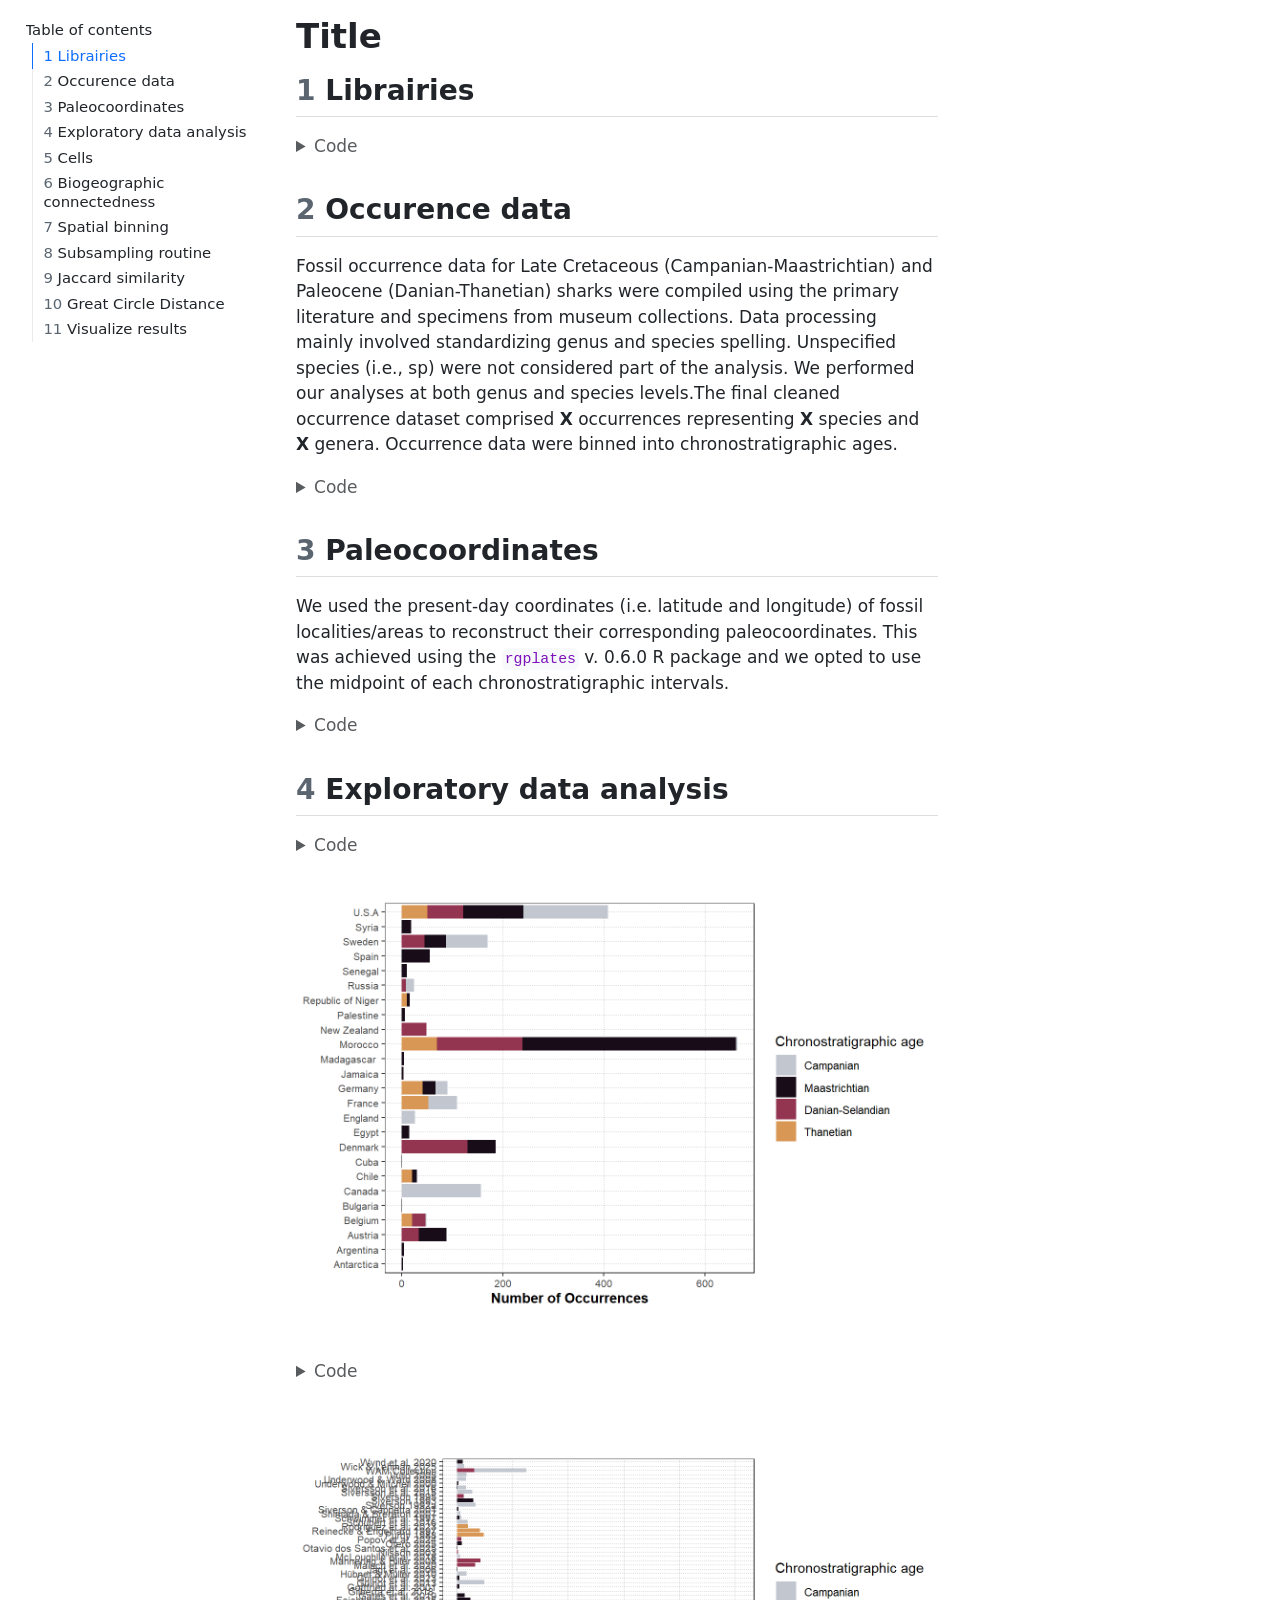
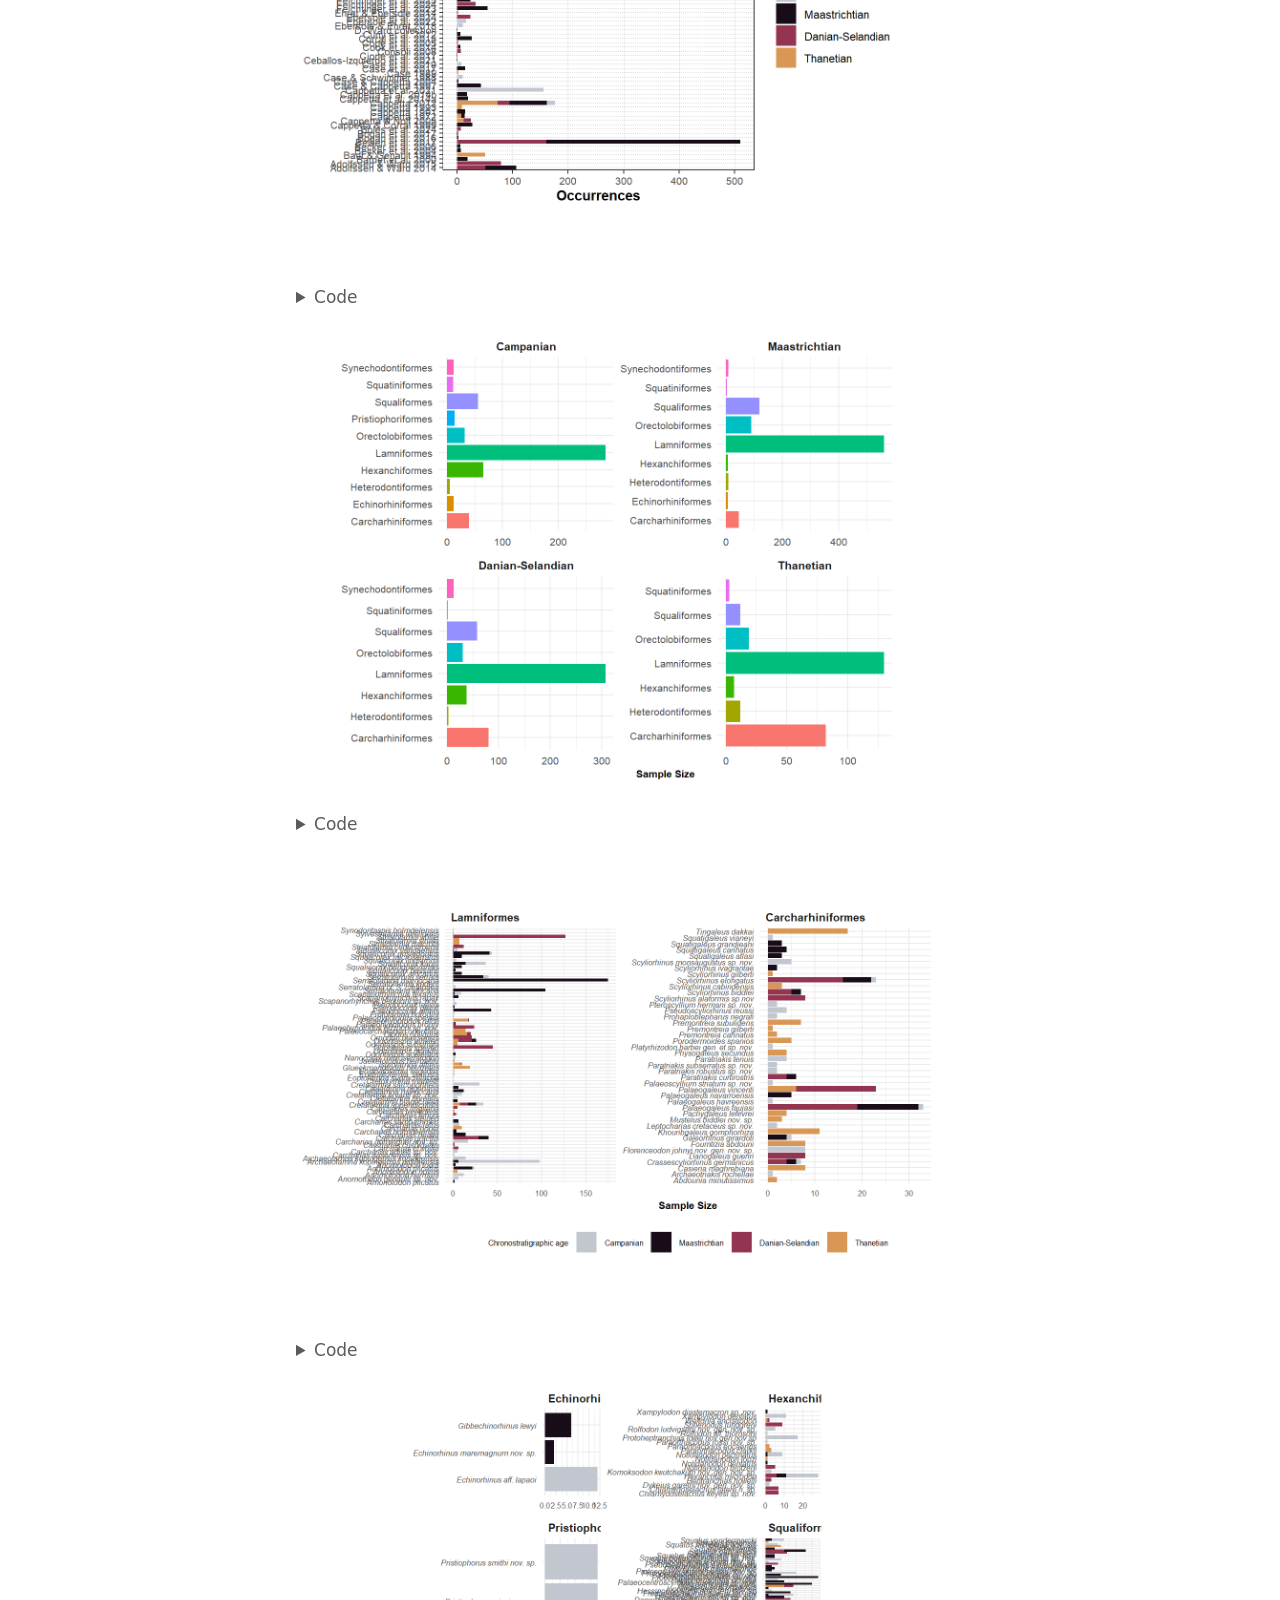
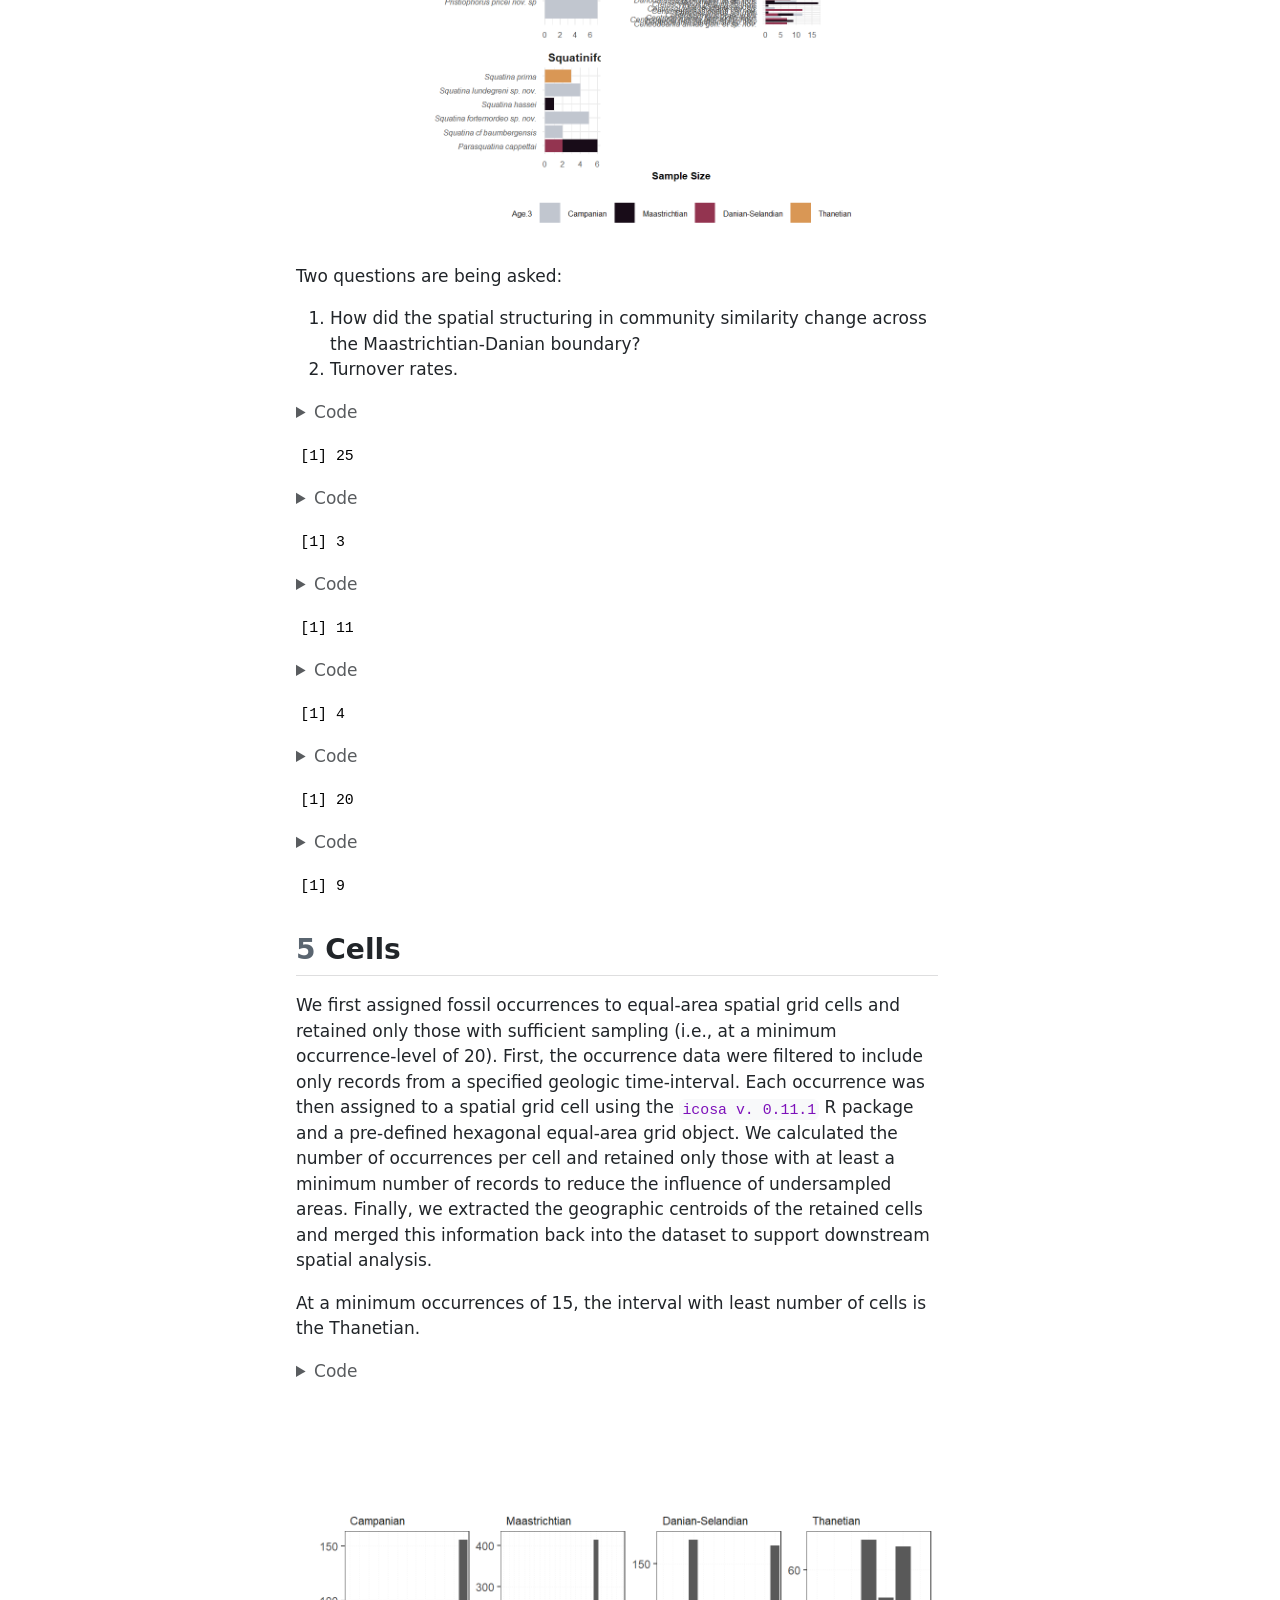
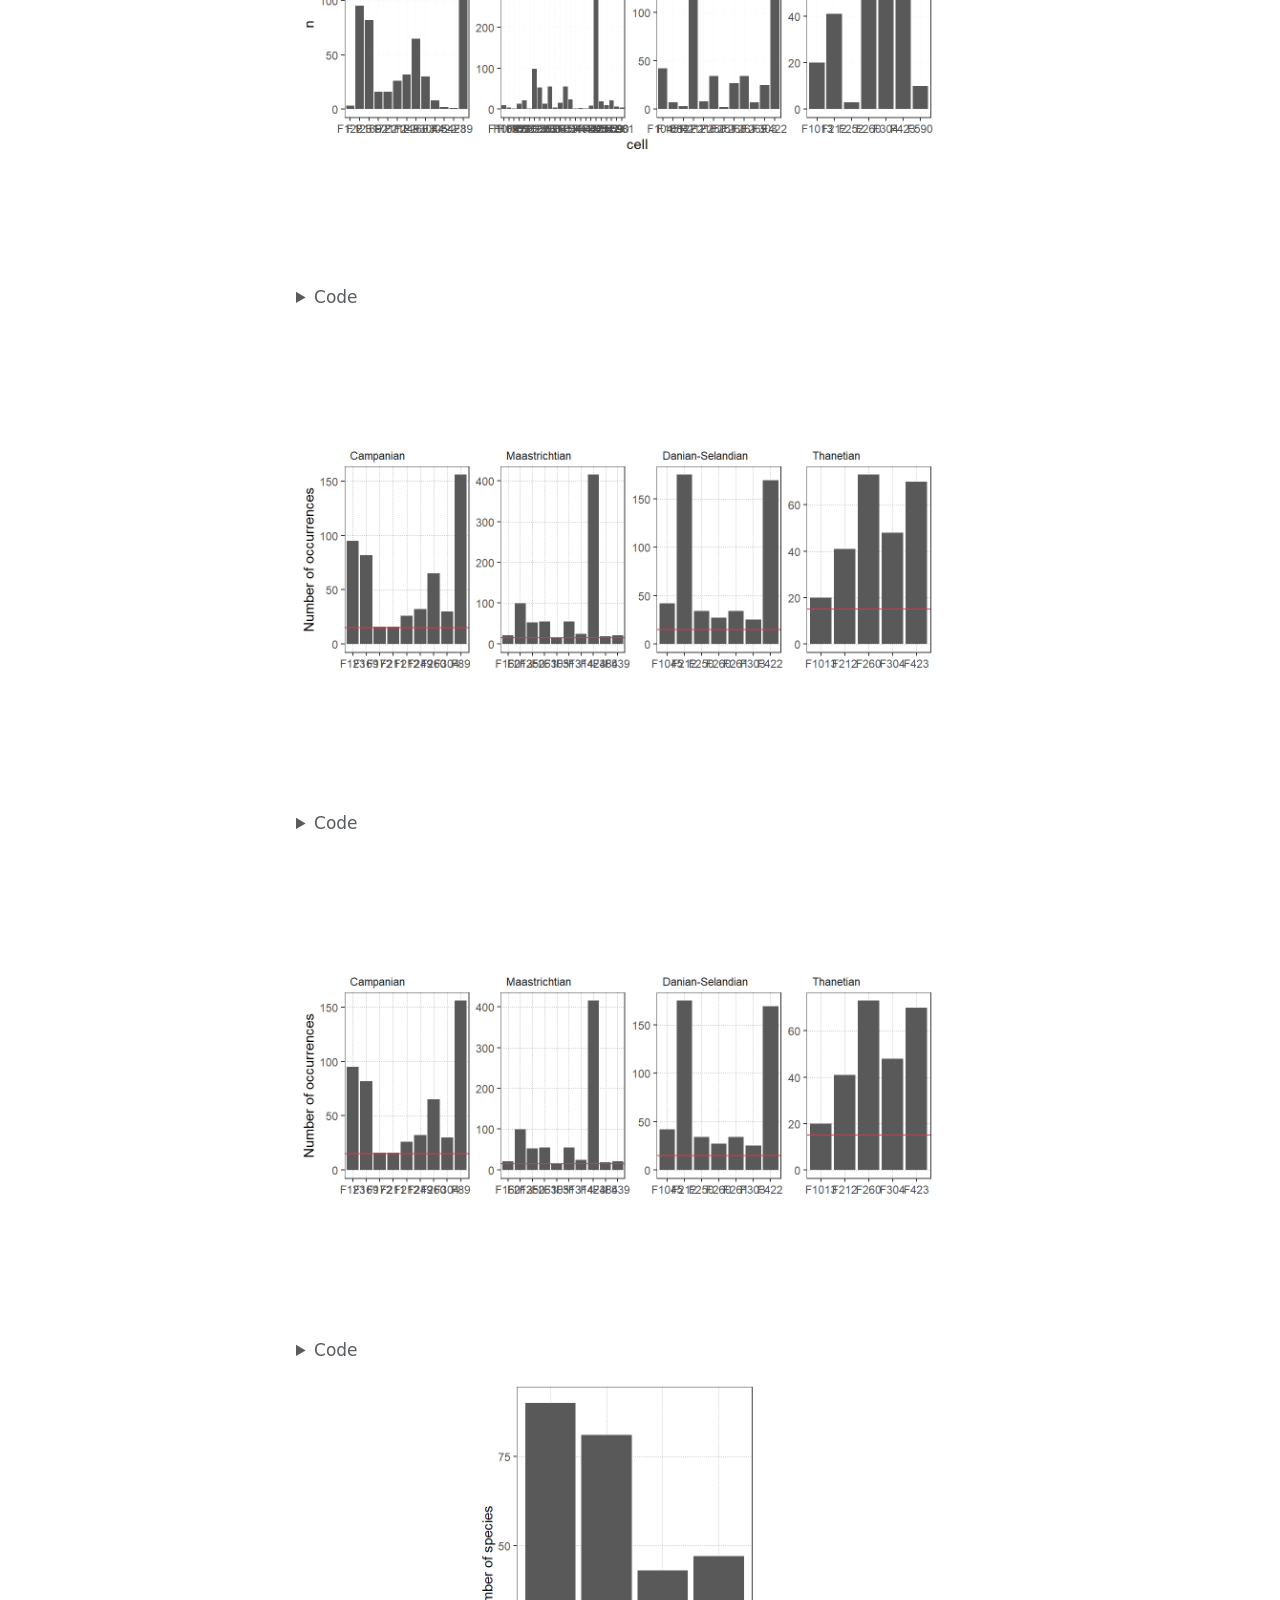
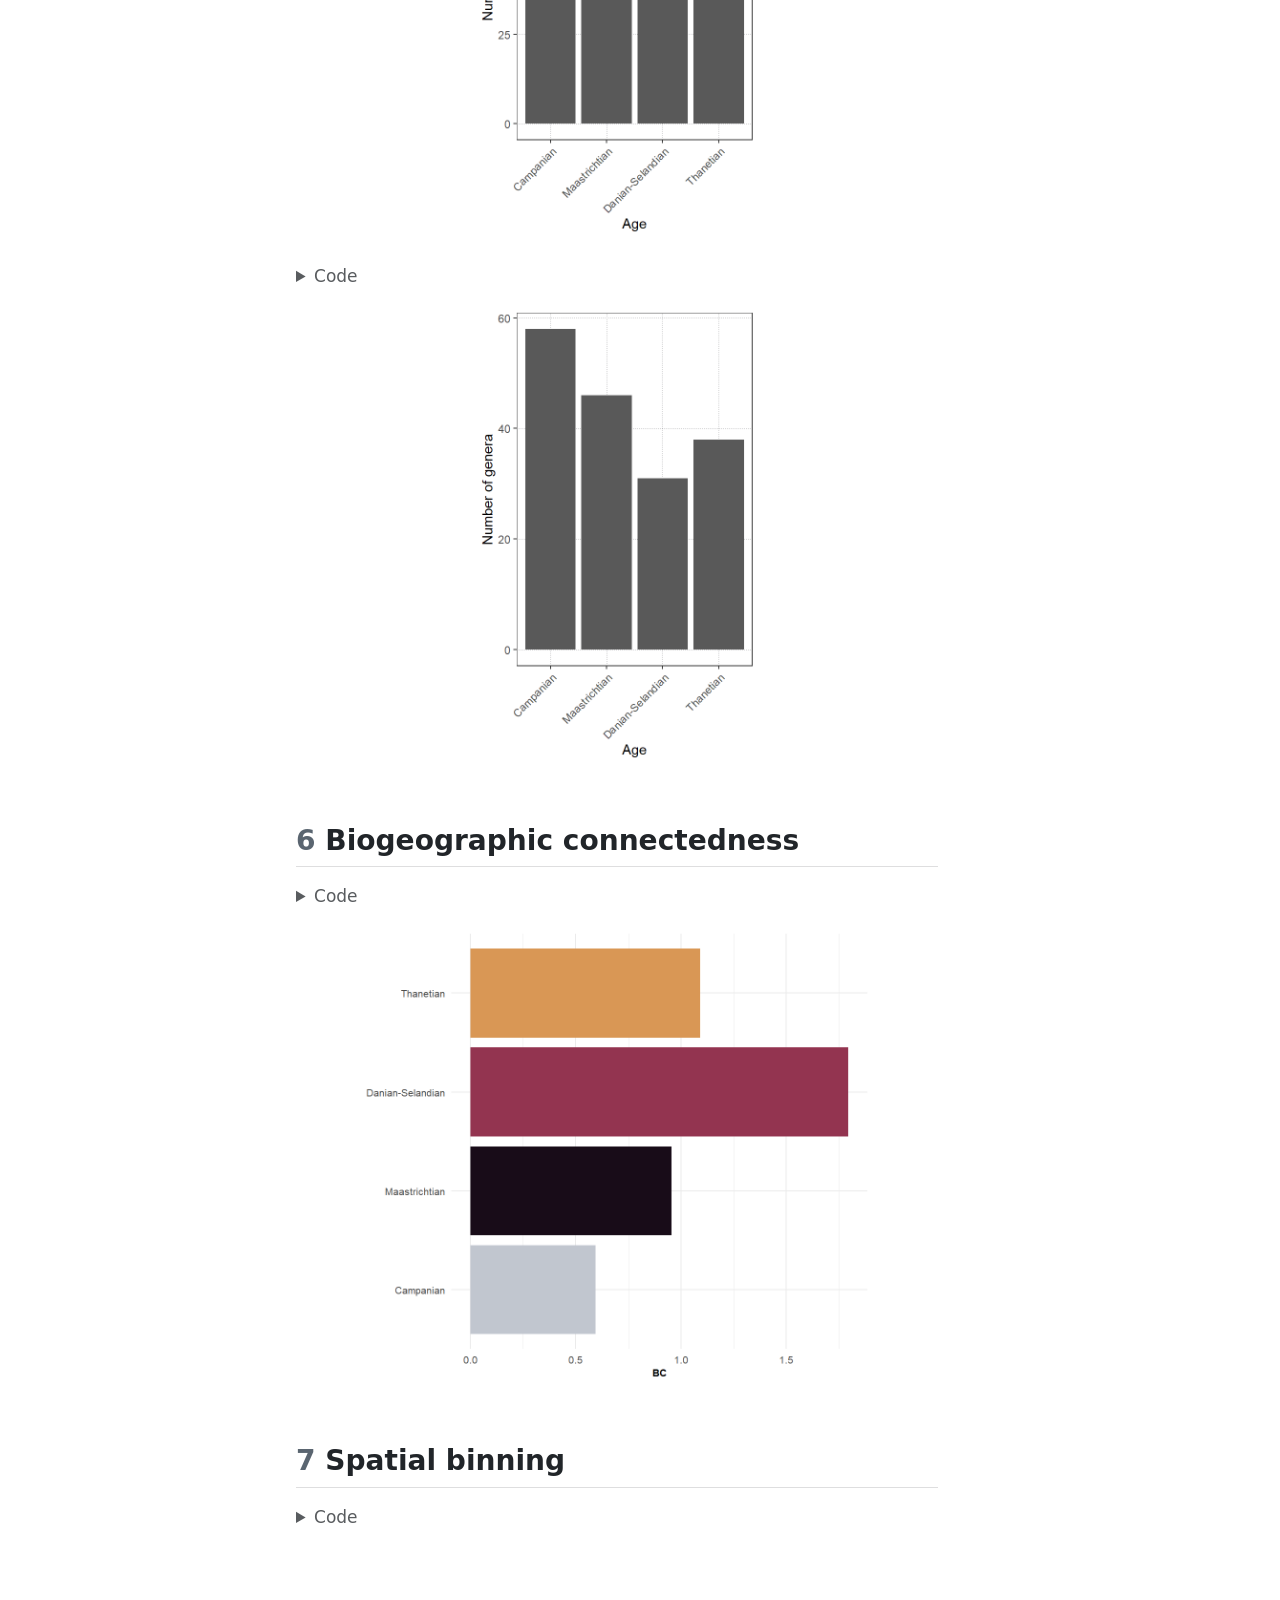
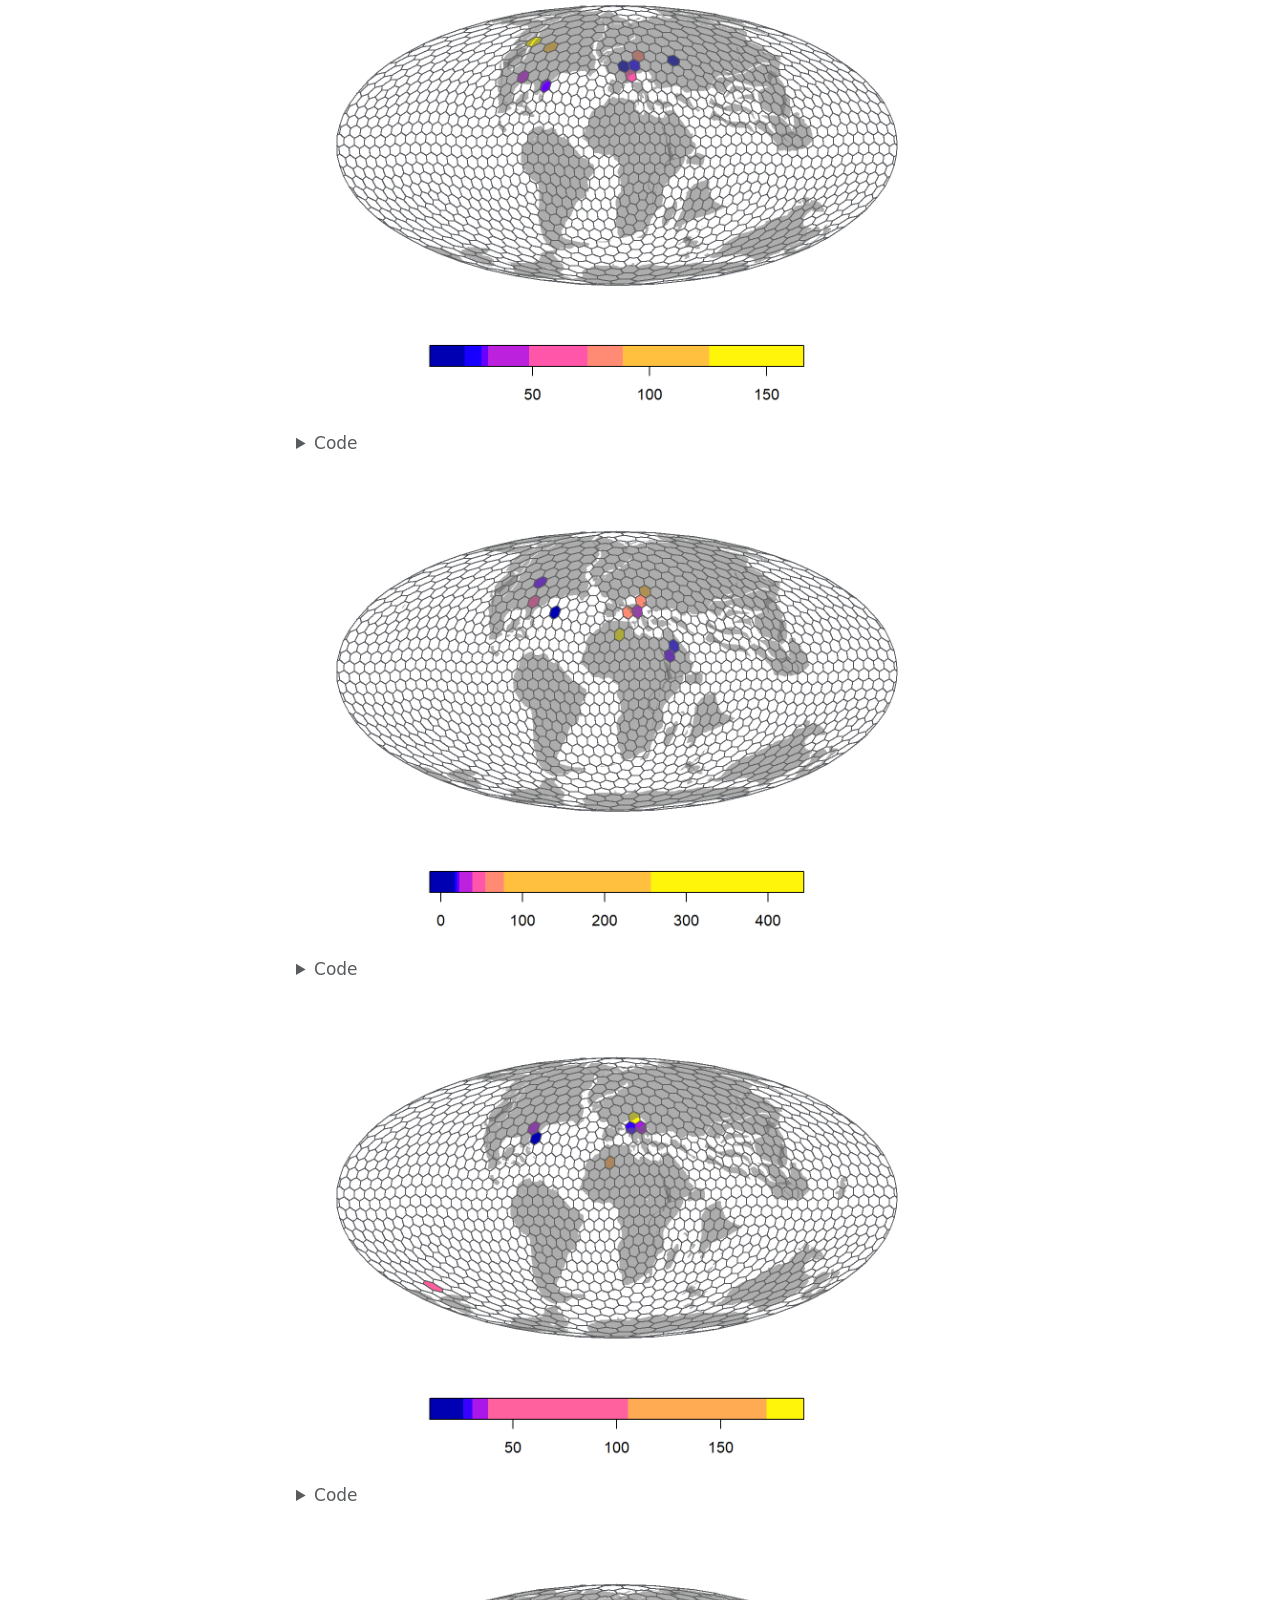
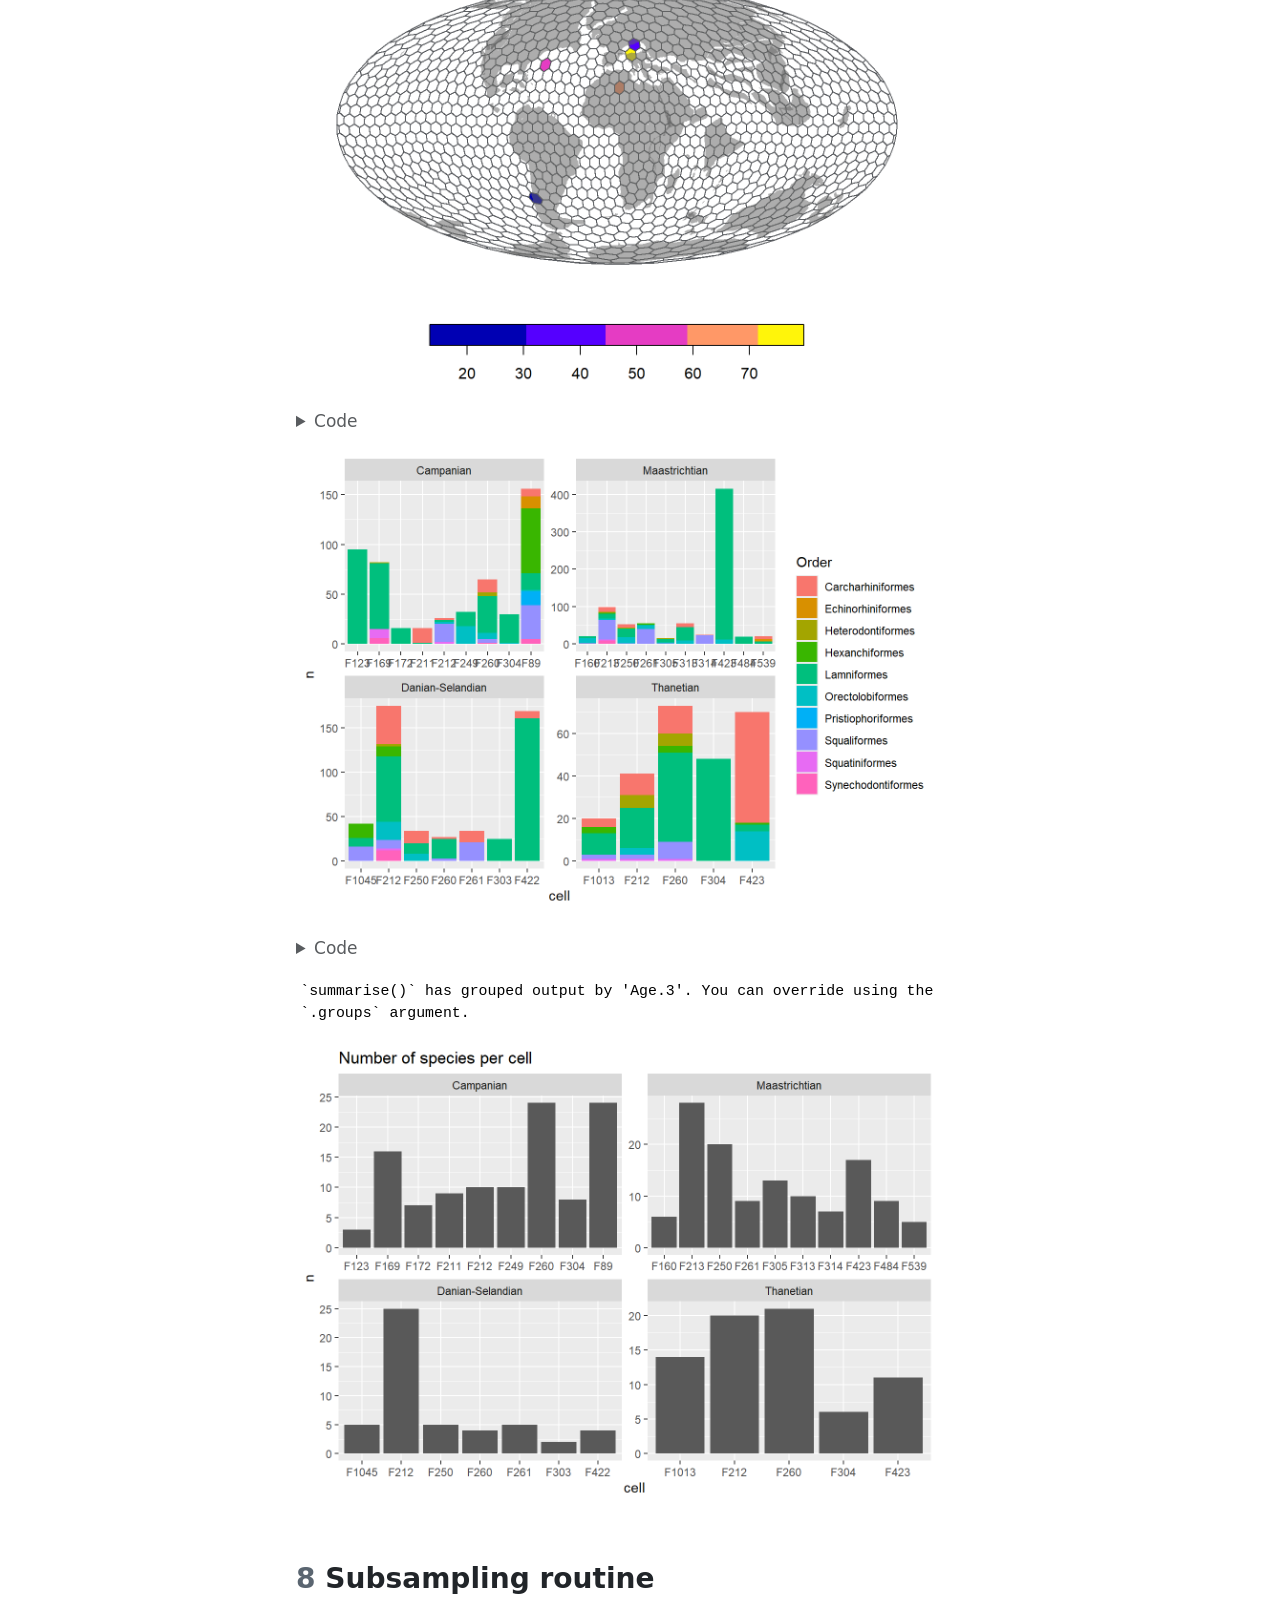
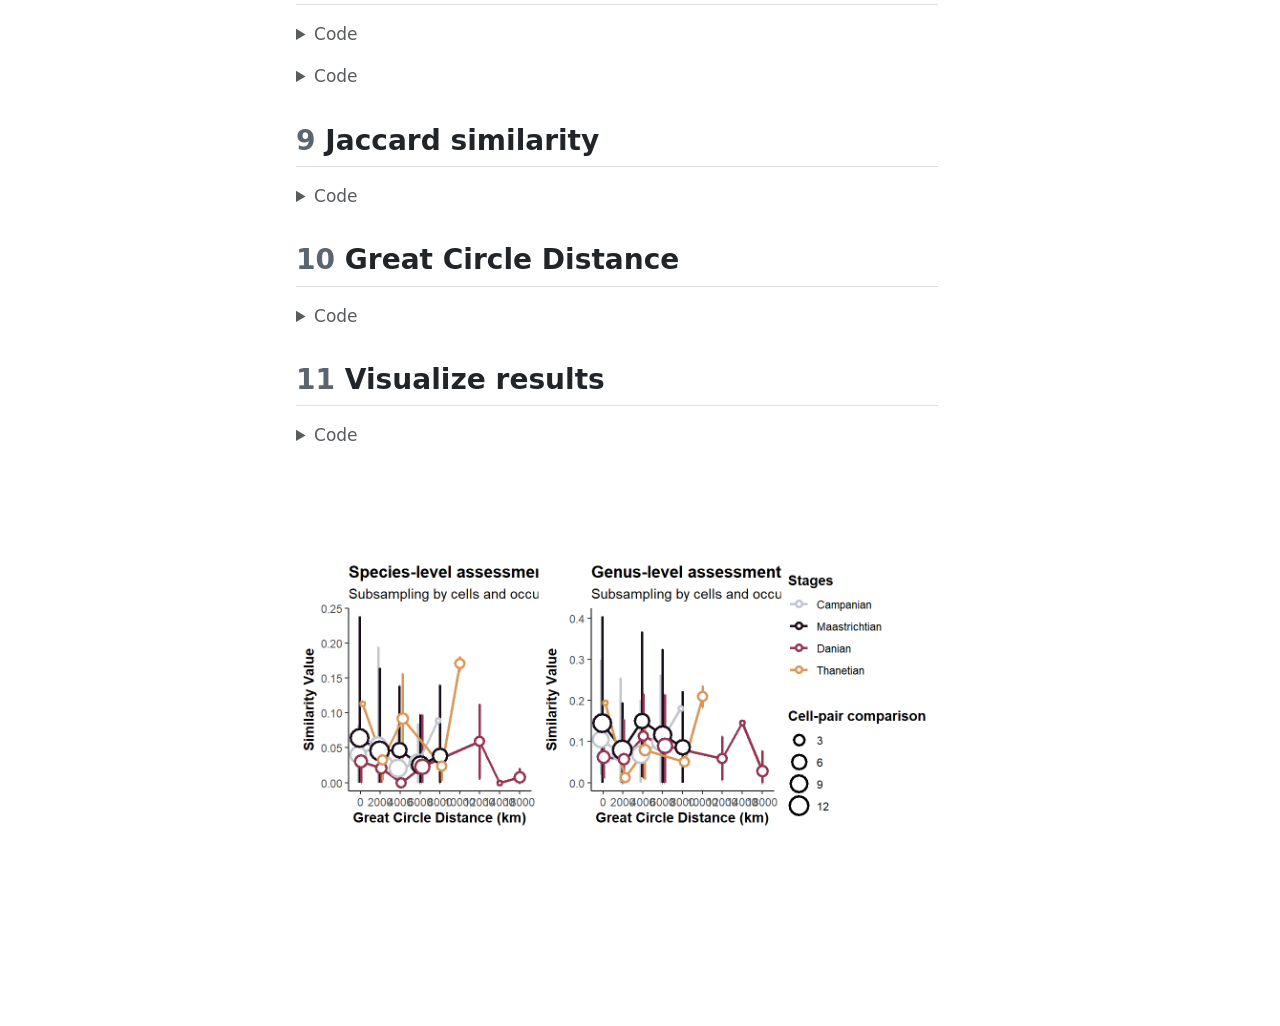
==== commit dc1ec17e: "updated code and analysis" ====
--- a/index.html
+++ b/index.html
@@ -16,11 +16,10 @@
 div.hanging-indent{margin-left: 1.5em; text-indent: -1.5em;}
 ul.task-list{list-style: none;}
 ul.task-list li input[type="checkbox"] {
-  width: 0.8em;
-  margin: 0 0.8em 0.2em -1em; /* quarto-specific, see https://github.com/quarto-dev/quarto-cli/issues/4556 */ 
-  vertical-align: middle;
+width: 0.8em;
+margin: 0 0.8em 0.2em -1em;  vertical-align: middle;
 }
-/* CSS for syntax highlighting */
+
 html { -webkit-text-size-adjust: 100%; }
 pre > code.sourceCode { white-space: pre; position: relative; }
 pre > code.sourceCode > span { display: inline-block; line-height: 1.25; }
@@ -37,41 +36,2161 @@
 pre > code.sourceCode > span { text-indent: -5em; padding-left: 5em; }
 }
 pre.numberSource code
-  { counter-reset: source-line 0; }
+{ counter-reset: source-line 0; }
 pre.numberSource code > span
-  { position: relative; left: -4em; counter-increment: source-line; }
+{ position: relative; left: -4em; counter-increment: source-line; }
 pre.numberSource code > span > a:first-child::before
-  { content: counter(source-line);
-    position: relative; left: -1em; text-align: right; vertical-align: baseline;
-    border: none; display: inline-block;
-    -webkit-touch-callout: none; -webkit-user-select: none;
-    -khtml-user-select: none; -moz-user-select: none;
-    -ms-user-select: none; user-select: none;
-    padding: 0 4px; width: 4em;
-  }
-pre.numberSource { margin-left: 3em;  padding-left: 4px; }
+{ content: counter(source-line);
+position: relative; left: -1em; text-align: right; vertical-align: baseline;
+border: none; display: inline-block;
+-webkit-touch-callout: none; -webkit-user-select: none;
+-khtml-user-select: none; -moz-user-select: none;
+-ms-user-select: none; user-select: none;
+padding: 0 4px; width: 4em;
+}
+pre.numberSource { margin-left: 3em; padding-left: 4px; }
 div.sourceCode
-  {   }
+{ }
 @media screen {
 pre > code.sourceCode > span > a:first-child::before { text-decoration: underline; }
 }
 </style>
 
 
-<script src="index_files/libs/clipboard/clipboard.min.js"></script>
-<script src="index_files/libs/quarto-html/quarto.js" type="module"></script>
-<script src="index_files/libs/quarto-html/tabsets/tabsets.js" type="module"></script>
-<script src="index_files/libs/quarto-html/popper.min.js"></script>
-<script src="index_files/libs/quarto-html/tippy.umd.min.js"></script>
-<script src="index_files/libs/quarto-html/anchor.min.js"></script>
-<link href="index_files/libs/quarto-html/tippy.css" rel="stylesheet">
-<link href="index_files/libs/quarto-html/quarto-syntax-highlighting-236d90495073fb2ac8939117e3e83141.css" rel="stylesheet" id="quarto-text-highlighting-styles">
-<script src="index_files/libs/bootstrap/bootstrap.min.js"></script>
-<link href="index_files/libs/bootstrap/bootstrap-icons.css" rel="stylesheet">
-<link href="index_files/libs/bootstrap/bootstrap-de3a1749c61124d0c7456a0612b16043.min.css" rel="stylesheet" append-hash="true" id="quarto-bootstrap" data-mode="light">
-<script src="index_files/libs/quarto-contrib/glightbox/glightbox.min.js"></script>
-<link href="index_files/libs/quarto-contrib/glightbox/glightbox.min.css" rel="stylesheet">
-<link href="index_files/libs/quarto-contrib/glightbox/lightbox.css" rel="stylesheet">
+<script>/*!
+ * clipboard.js v2.0.11
+ * https://clipboardjs.com/
+ *
+ * Licensed MIT © Zeno Rocha
+ */
+!function(t,e){"object"==typeof exports&&"object"==typeof module?module.exports=e():"function"==typeof define&&define.amd?define([],e):"object"==typeof exports?exports.ClipboardJS=e():t.ClipboardJS=e()}(this,function(){return n={686:function(t,e,n){"use strict";n.d(e,{default:function(){return b}});var e=n(279),i=n.n(e),e=n(370),u=n.n(e),e=n(817),r=n.n(e);function c(t){try{return document.execCommand(t)}catch(t){return}}var a=function(t){t=r()(t);return c("cut"),t};function o(t,e){var n,o,t=(n=t,o="rtl"===document.documentElement.getAttribute("dir"),(t=document.createElement("textarea")).style.fontSize="12pt",t.style.border="0",t.style.padding="0",t.style.margin="0",t.style.position="absolute",t.style[o?"right":"left"]="-9999px",o=window.pageYOffset||document.documentElement.scrollTop,t.style.top="".concat(o,"px"),t.setAttribute("readonly",""),t.value=n,t);return e.container.appendChild(t),e=r()(t),c("copy"),t.remove(),e}var f=function(t){var e=1<arguments.length&&void 0!==arguments[1]?arguments[1]:{container:document.body},n="";return"string"==typeof t?n=o(t,e):t instanceof HTMLInputElement&&!["text","search","url","tel","password"].includes(null==t?void 0:t.type)?n=o(t.value,e):(n=r()(t),c("copy")),n};function l(t){return(l="function"==typeof Symbol&&"symbol"==typeof Symbol.iterator?function(t){return typeof t}:function(t){return t&&"function"==typeof Symbol&&t.constructor===Symbol&&t!==Symbol.prototype?"symbol":typeof t})(t)}var s=function(){var t=0<arguments.length&&void 0!==arguments[0]?arguments[0]:{},e=t.action,n=void 0===e?"copy":e,o=t.container,e=t.target,t=t.text;if("copy"!==n&&"cut"!==n)throw new Error('Invalid "action" value, use either "copy" or "cut"');if(void 0!==e){if(!e||"object"!==l(e)||1!==e.nodeType)throw new Error('Invalid "target" value, use a valid Element');if("copy"===n&&e.hasAttribute("disabled"))throw new Error('Invalid "target" attribute. Please use "readonly" instead of "disabled" attribute');if("cut"===n&&(e.hasAttribute("readonly")||e.hasAttribute("disabled")))throw new Error('Invalid "target" attribute. You can\'t cut text from elements with "readonly" or "disabled" attributes')}return t?f(t,{container:o}):e?"cut"===n?a(e):f(e,{container:o}):void 0};function p(t){return(p="function"==typeof Symbol&&"symbol"==typeof Symbol.iterator?function(t){return typeof t}:function(t){return t&&"function"==typeof Symbol&&t.constructor===Symbol&&t!==Symbol.prototype?"symbol":typeof t})(t)}function d(t,e){for(var n=0;n<e.length;n++){var o=e[n];o.enumerable=o.enumerable||!1,o.configurable=!0,"value"in o&&(o.writable=!0),Object.defineProperty(t,o.key,o)}}function y(t,e){return(y=Object.setPrototypeOf||function(t,e){return t.__proto__=e,t})(t,e)}function h(n){var o=function(){if("undefined"==typeof Reflect||!Reflect.construct)return!1;if(Reflect.construct.sham)return!1;if("function"==typeof Proxy)return!0;try{return Date.prototype.toString.call(Reflect.construct(Date,[],function(){})),!0}catch(t){return!1}}();return function(){var t,e=v(n);return t=o?(t=v(this).constructor,Reflect.construct(e,arguments,t)):e.apply(this,arguments),e=this,!(t=t)||"object"!==p(t)&&"function"!=typeof t?function(t){if(void 0!==t)return t;throw new ReferenceError("this hasn't been initialised - super() hasn't been called")}(e):t}}function v(t){return(v=Object.setPrototypeOf?Object.getPrototypeOf:function(t){return t.__proto__||Object.getPrototypeOf(t)})(t)}function m(t,e){t="data-clipboard-".concat(t);if(e.hasAttribute(t))return e.getAttribute(t)}var b=function(){!function(t,e){if("function"!=typeof e&&null!==e)throw new TypeError("Super expression must either be null or a function");t.prototype=Object.create(e&&e.prototype,{constructor:{value:t,writable:!0,configurable:!0}}),e&&y(t,e)}(r,i());var t,e,n,o=h(r);function r(t,e){var n;return function(t){if(!(t instanceof r))throw new TypeError("Cannot call a class as a function")}(this),(n=o.call(this)).resolveOptions(e),n.listenClick(t),n}return t=r,n=[{key:"copy",value:function(t){var e=1<arguments.length&&void 0!==arguments[1]?arguments[1]:{container:document.body};return f(t,e)}},{key:"cut",value:function(t){return a(t)}},{key:"isSupported",value:function(){var t=0<arguments.length&&void 0!==arguments[0]?arguments[0]:["copy","cut"],t="string"==typeof t?[t]:t,e=!!document.queryCommandSupported;return t.forEach(function(t){e=e&&!!document.queryCommandSupported(t)}),e}}],(e=[{key:"resolveOptions",value:function(){var t=0<arguments.length&&void 0!==arguments[0]?arguments[0]:{};this.action="function"==typeof t.action?t.action:this.defaultAction,this.target="function"==typeof t.target?t.target:this.defaultTarget,this.text="function"==typeof t.text?t.text:this.defaultText,this.container="object"===p(t.container)?t.container:document.body}},{key:"listenClick",value:function(t){var e=this;this.listener=u()(t,"click",function(t){return e.onClick(t)})}},{key:"onClick",value:function(t){var e=t.delegateTarget||t.currentTarget,n=this.action(e)||"copy",t=s({action:n,container:this.container,target:this.target(e),text:this.text(e)});this.emit(t?"success":"error",{action:n,text:t,trigger:e,clearSelection:function(){e&&e.focus(),window.getSelection().removeAllRanges()}})}},{key:"defaultAction",value:function(t){return m("action",t)}},{key:"defaultTarget",value:function(t){t=m("target",t);if(t)return document.querySelector(t)}},{key:"defaultText",value:function(t){return m("text",t)}},{key:"destroy",value:function(){this.listener.destroy()}}])&&d(t.prototype,e),n&&d(t,n),r}()},828:function(t){var e;"undefined"==typeof Element||Element.prototype.matches||((e=Element.prototype).matches=e.matchesSelector||e.mozMatchesSelector||e.msMatchesSelector||e.oMatchesSelector||e.webkitMatchesSelector),t.exports=function(t,e){for(;t&&9!==t.nodeType;){if("function"==typeof t.matches&&t.matches(e))return t;t=t.parentNode}}},438:function(t,e,n){var u=n(828);function i(t,e,n,o,r){var i=function(e,n,t,o){return function(t){t.delegateTarget=u(t.target,n),t.delegateTarget&&o.call(e,t)}}.apply(this,arguments);return t.addEventListener(n,i,r),{destroy:function(){t.removeEventListener(n,i,r)}}}t.exports=function(t,e,n,o,r){return"function"==typeof t.addEventListener?i.apply(null,arguments):"function"==typeof n?i.bind(null,document).apply(null,arguments):("string"==typeof t&&(t=document.querySelectorAll(t)),Array.prototype.map.call(t,function(t){return i(t,e,n,o,r)}))}},879:function(t,n){n.node=function(t){return void 0!==t&&t instanceof HTMLElement&&1===t.nodeType},n.nodeList=function(t){var e=Object.prototype.toString.call(t);return void 0!==t&&("[object NodeList]"===e||"[object HTMLCollection]"===e)&&"length"in t&&(0===t.length||n.node(t[0]))},n.string=function(t){return"string"==typeof t||t instanceof String},n.fn=function(t){return"[object Function]"===Object.prototype.toString.call(t)}},370:function(t,e,n){var f=n(879),l=n(438);t.exports=function(t,e,n){if(!t&&!e&&!n)throw new Error("Missing required arguments");if(!f.string(e))throw new TypeError("Second argument must be a String");if(!f.fn(n))throw new TypeError("Third argument must be a Function");if(f.node(t))return c=e,a=n,(u=t).addEventListener(c,a),{destroy:function(){u.removeEventListener(c,a)}};if(f.nodeList(t))return o=t,r=e,i=n,Array.prototype.forEach.call(o,function(t){t.addEventListener(r,i)}),{destroy:function(){Array.prototype.forEach.call(o,function(t){t.removeEventListener(r,i)})}};if(f.string(t))return t=t,e=e,n=n,l(document.body,t,e,n);throw new TypeError("First argument must be a String, HTMLElement, HTMLCollection, or NodeList");var o,r,i,u,c,a}},817:function(t){t.exports=function(t){var e,n="SELECT"===t.nodeName?(t.focus(),t.value):"INPUT"===t.nodeName||"TEXTAREA"===t.nodeName?((e=t.hasAttribute("readonly"))||t.setAttribute("readonly",""),t.select(),t.setSelectionRange(0,t.value.length),e||t.removeAttribute("readonly"),t.value):(t.hasAttribute("contenteditable")&&t.focus(),n=window.getSelection(),(e=document.createRange()).selectNodeContents(t),n.removeAllRanges(),n.addRange(e),n.toString());return n}},279:function(t){function e(){}e.prototype={on:function(t,e,n){var o=this.e||(this.e={});return(o[t]||(o[t]=[])).push({fn:e,ctx:n}),this},once:function(t,e,n){var o=this;function r(){o.off(t,r),e.apply(n,arguments)}return r._=e,this.on(t,r,n)},emit:function(t){for(var e=[].slice.call(arguments,1),n=((this.e||(this.e={}))[t]||[]).slice(),o=0,r=n.length;o<r;o++)n[o].fn.apply(n[o].ctx,e);return this},off:function(t,e){var n=this.e||(this.e={}),o=n[t],r=[];if(o&&e)for(var i=0,u=o.length;i<u;i++)o[i].fn!==e&&o[i].fn._!==e&&r.push(o[i]);return r.length?n[t]=r:delete n[t],this}},t.exports=e,t.exports.TinyEmitter=e}},r={},o.n=function(t){var e=t&&t.__esModule?function(){return t.default}:function(){return t};return o.d(e,{a:e}),e},o.d=function(t,e){for(var n in e)o.o(e,n)&&!o.o(t,n)&&Object.defineProperty(t,n,{enumerable:!0,get:e[n]})},o.o=function(t,e){return Object.prototype.hasOwnProperty.call(t,e)},o(686).default;function o(t){if(r[t])return r[t].exports;var e=r[t]={exports:{}};return n[t](e,e.exports,o),e.exports}var n,r});</script>
+<script src="[data-uri]" type="module"></script>
+<script src="[data-uri]" type="module"></script>
+<script>/**
+ * @popperjs/core v2.11.7 - MIT License
+ */
+
+!function(e,t){"object"==typeof exports&&"undefined"!=typeof module?t(exports):"function"==typeof define&&define.amd?define(["exports"],t):t((e="undefined"!=typeof globalThis?globalThis:e||self).Popper={})}(this,(function(e){"use strict";function t(e){if(null==e)return window;if("[object Window]"!==e.toString()){var t=e.ownerDocument;return t&&t.defaultView||window}return e}function n(e){return e instanceof t(e).Element||e instanceof Element}function r(e){return e instanceof t(e).HTMLElement||e instanceof HTMLElement}function o(e){return"undefined"!=typeof ShadowRoot&&(e instanceof t(e).ShadowRoot||e instanceof ShadowRoot)}var i=Math.max,a=Math.min,s=Math.round;function f(){var e=navigator.userAgentData;return null!=e&&e.brands&&Array.isArray(e.brands)?e.brands.map((function(e){return e.brand+"/"+e.version})).join(" "):navigator.userAgent}function c(){return!/^((?!chrome|android).)*safari/i.test(f())}function p(e,o,i){void 0===o&&(o=!1),void 0===i&&(i=!1);var a=e.getBoundingClientRect(),f=1,p=1;o&&r(e)&&(f=e.offsetWidth>0&&s(a.width)/e.offsetWidth||1,p=e.offsetHeight>0&&s(a.height)/e.offsetHeight||1);var u=(n(e)?t(e):window).visualViewport,l=!c()&&i,d=(a.left+(l&&u?u.offsetLeft:0))/f,h=(a.top+(l&&u?u.offsetTop:0))/p,m=a.width/f,v=a.height/p;return{width:m,height:v,top:h,right:d+m,bottom:h+v,left:d,x:d,y:h}}function u(e){var n=t(e);return{scrollLeft:n.pageXOffset,scrollTop:n.pageYOffset}}function l(e){return e?(e.nodeName||"").toLowerCase():null}function d(e){return((n(e)?e.ownerDocument:e.document)||window.document).documentElement}function h(e){return p(d(e)).left+u(e).scrollLeft}function m(e){return t(e).getComputedStyle(e)}function v(e){var t=m(e),n=t.overflow,r=t.overflowX,o=t.overflowY;return/auto|scroll|overlay|hidden/.test(n+o+r)}function y(e,n,o){void 0===o&&(o=!1);var i,a,f=r(n),c=r(n)&&function(e){var t=e.getBoundingClientRect(),n=s(t.width)/e.offsetWidth||1,r=s(t.height)/e.offsetHeight||1;return 1!==n||1!==r}(n),m=d(n),y=p(e,c,o),g={scrollLeft:0,scrollTop:0},b={x:0,y:0};return(f||!f&&!o)&&(("body"!==l(n)||v(m))&&(g=(i=n)!==t(i)&&r(i)?{scrollLeft:(a=i).scrollLeft,scrollTop:a.scrollTop}:u(i)),r(n)?((b=p(n,!0)).x+=n.clientLeft,b.y+=n.clientTop):m&&(b.x=h(m))),{x:y.left+g.scrollLeft-b.x,y:y.top+g.scrollTop-b.y,width:y.width,height:y.height}}function g(e){var t=p(e),n=e.offsetWidth,r=e.offsetHeight;return Math.abs(t.width-n)<=1&&(n=t.width),Math.abs(t.height-r)<=1&&(r=t.height),{x:e.offsetLeft,y:e.offsetTop,width:n,height:r}}function b(e){return"html"===l(e)?e:e.assignedSlot||e.parentNode||(o(e)?e.host:null)||d(e)}function x(e){return["html","body","#document"].indexOf(l(e))>=0?e.ownerDocument.body:r(e)&&v(e)?e:x(b(e))}function w(e,n){var r;void 0===n&&(n=[]);var o=x(e),i=o===(null==(r=e.ownerDocument)?void 0:r.body),a=t(o),s=i?[a].concat(a.visualViewport||[],v(o)?o:[]):o,f=n.concat(s);return i?f:f.concat(w(b(s)))}function O(e){return["table","td","th"].indexOf(l(e))>=0}function j(e){return r(e)&&"fixed"!==m(e).position?e.offsetParent:null}function E(e){for(var n=t(e),i=j(e);i&&O(i)&&"static"===m(i).position;)i=j(i);return i&&("html"===l(i)||"body"===l(i)&&"static"===m(i).position)?n:i||function(e){var t=/firefox/i.test(f());if(/Trident/i.test(f())&&r(e)&&"fixed"===m(e).position)return null;var n=b(e);for(o(n)&&(n=n.host);r(n)&&["html","body"].indexOf(l(n))<0;){var i=m(n);if("none"!==i.transform||"none"!==i.perspective||"paint"===i.contain||-1!==["transform","perspective"].indexOf(i.willChange)||t&&"filter"===i.willChange||t&&i.filter&&"none"!==i.filter)return n;n=n.parentNode}return null}(e)||n}var D="top",A="bottom",L="right",P="left",M="auto",k=[D,A,L,P],W="start",B="end",H="viewport",T="popper",R=k.reduce((function(e,t){return e.concat([t+"-"+W,t+"-"+B])}),[]),S=[].concat(k,[M]).reduce((function(e,t){return e.concat([t,t+"-"+W,t+"-"+B])}),[]),V=["beforeRead","read","afterRead","beforeMain","main","afterMain","beforeWrite","write","afterWrite"];function q(e){var t=new Map,n=new Set,r=[];function o(e){n.add(e.name),[].concat(e.requires||[],e.requiresIfExists||[]).forEach((function(e){if(!n.has(e)){var r=t.get(e);r&&o(r)}})),r.push(e)}return e.forEach((function(e){t.set(e.name,e)})),e.forEach((function(e){n.has(e.name)||o(e)})),r}function C(e){return e.split("-")[0]}function N(e,t){var n=t.getRootNode&&t.getRootNode();if(e.contains(t))return!0;if(n&&o(n)){var r=t;do{if(r&&e.isSameNode(r))return!0;r=r.parentNode||r.host}while(r)}return!1}function I(e){return Object.assign({},e,{left:e.x,top:e.y,right:e.x+e.width,bottom:e.y+e.height})}function _(e,r,o){return r===H?I(function(e,n){var r=t(e),o=d(e),i=r.visualViewport,a=o.clientWidth,s=o.clientHeight,f=0,p=0;if(i){a=i.width,s=i.height;var u=c();(u||!u&&"fixed"===n)&&(f=i.offsetLeft,p=i.offsetTop)}return{width:a,height:s,x:f+h(e),y:p}}(e,o)):n(r)?function(e,t){var n=p(e,!1,"fixed"===t);return n.top=n.top+e.clientTop,n.left=n.left+e.clientLeft,n.bottom=n.top+e.clientHeight,n.right=n.left+e.clientWidth,n.width=e.clientWidth,n.height=e.clientHeight,n.x=n.left,n.y=n.top,n}(r,o):I(function(e){var t,n=d(e),r=u(e),o=null==(t=e.ownerDocument)?void 0:t.body,a=i(n.scrollWidth,n.clientWidth,o?o.scrollWidth:0,o?o.clientWidth:0),s=i(n.scrollHeight,n.clientHeight,o?o.scrollHeight:0,o?o.clientHeight:0),f=-r.scrollLeft+h(e),c=-r.scrollTop;return"rtl"===m(o||n).direction&&(f+=i(n.clientWidth,o?o.clientWidth:0)-a),{width:a,height:s,x:f,y:c}}(d(e)))}function F(e,t,o,s){var f="clippingParents"===t?function(e){var t=w(b(e)),o=["absolute","fixed"].indexOf(m(e).position)>=0&&r(e)?E(e):e;return n(o)?t.filter((function(e){return n(e)&&N(e,o)&&"body"!==l(e)})):[]}(e):[].concat(t),c=[].concat(f,[o]),p=c[0],u=c.reduce((function(t,n){var r=_(e,n,s);return t.top=i(r.top,t.top),t.right=a(r.right,t.right),t.bottom=a(r.bottom,t.bottom),t.left=i(r.left,t.left),t}),_(e,p,s));return u.width=u.right-u.left,u.height=u.bottom-u.top,u.x=u.left,u.y=u.top,u}function U(e){return e.split("-")[1]}function z(e){return["top","bottom"].indexOf(e)>=0?"x":"y"}function X(e){var t,n=e.reference,r=e.element,o=e.placement,i=o?C(o):null,a=o?U(o):null,s=n.x+n.width/2-r.width/2,f=n.y+n.height/2-r.height/2;switch(i){case D:t={x:s,y:n.y-r.height};break;case A:t={x:s,y:n.y+n.height};break;case L:t={x:n.x+n.width,y:f};break;case P:t={x:n.x-r.width,y:f};break;default:t={x:n.x,y:n.y}}var c=i?z(i):null;if(null!=c){var p="y"===c?"height":"width";switch(a){case W:t[c]=t[c]-(n[p]/2-r[p]/2);break;case B:t[c]=t[c]+(n[p]/2-r[p]/2)}}return t}function Y(e){return Object.assign({},{top:0,right:0,bottom:0,left:0},e)}function G(e,t){return t.reduce((function(t,n){return t[n]=e,t}),{})}function J(e,t){void 0===t&&(t={});var r=t,o=r.placement,i=void 0===o?e.placement:o,a=r.strategy,s=void 0===a?e.strategy:a,f=r.boundary,c=void 0===f?"clippingParents":f,u=r.rootBoundary,l=void 0===u?H:u,h=r.elementContext,m=void 0===h?T:h,v=r.altBoundary,y=void 0!==v&&v,g=r.padding,b=void 0===g?0:g,x=Y("number"!=typeof b?b:G(b,k)),w=m===T?"reference":T,O=e.rects.popper,j=e.elements[y?w:m],E=F(n(j)?j:j.contextElement||d(e.elements.popper),c,l,s),P=p(e.elements.reference),M=X({reference:P,element:O,strategy:"absolute",placement:i}),W=I(Object.assign({},O,M)),B=m===T?W:P,R={top:E.top-B.top+x.top,bottom:B.bottom-E.bottom+x.bottom,left:E.left-B.left+x.left,right:B.right-E.right+x.right},S=e.modifiersData.offset;if(m===T&&S){var V=S[i];Object.keys(R).forEach((function(e){var t=[L,A].indexOf(e)>=0?1:-1,n=[D,A].indexOf(e)>=0?"y":"x";R[e]+=V[n]*t}))}return R}var K={placement:"bottom",modifiers:[],strategy:"absolute"};function Q(){for(var e=arguments.length,t=new Array(e),n=0;n<e;n++)t[n]=arguments[n];return!t.some((function(e){return!(e&&"function"==typeof e.getBoundingClientRect)}))}function Z(e){void 0===e&&(e={});var t=e,r=t.defaultModifiers,o=void 0===r?[]:r,i=t.defaultOptions,a=void 0===i?K:i;return function(e,t,r){void 0===r&&(r=a);var i,s,f={placement:"bottom",orderedModifiers:[],options:Object.assign({},K,a),modifiersData:{},elements:{reference:e,popper:t},attributes:{},styles:{}},c=[],p=!1,u={state:f,setOptions:function(r){var i="function"==typeof r?r(f.options):r;l(),f.options=Object.assign({},a,f.options,i),f.scrollParents={reference:n(e)?w(e):e.contextElement?w(e.contextElement):[],popper:w(t)};var s,p,d=function(e){var t=q(e);return V.reduce((function(e,n){return e.concat(t.filter((function(e){return e.phase===n})))}),[])}((s=[].concat(o,f.options.modifiers),p=s.reduce((function(e,t){var n=e[t.name];return e[t.name]=n?Object.assign({},n,t,{options:Object.assign({},n.options,t.options),data:Object.assign({},n.data,t.data)}):t,e}),{}),Object.keys(p).map((function(e){return p[e]}))));return f.orderedModifiers=d.filter((function(e){return e.enabled})),f.orderedModifiers.forEach((function(e){var t=e.name,n=e.options,r=void 0===n?{}:n,o=e.effect;if("function"==typeof o){var i=o({state:f,name:t,instance:u,options:r}),a=function(){};c.push(i||a)}})),u.update()},forceUpdate:function(){if(!p){var e=f.elements,t=e.reference,n=e.popper;if(Q(t,n)){f.rects={reference:y(t,E(n),"fixed"===f.options.strategy),popper:g(n)},f.reset=!1,f.placement=f.options.placement,f.orderedModifiers.forEach((function(e){return f.modifiersData[e.name]=Object.assign({},e.data)}));for(var r=0;r<f.orderedModifiers.length;r++)if(!0!==f.reset){var o=f.orderedModifiers[r],i=o.fn,a=o.options,s=void 0===a?{}:a,c=o.name;"function"==typeof i&&(f=i({state:f,options:s,name:c,instance:u})||f)}else f.reset=!1,r=-1}}},update:(i=function(){return new Promise((function(e){u.forceUpdate(),e(f)}))},function(){return s||(s=new Promise((function(e){Promise.resolve().then((function(){s=void 0,e(i())}))}))),s}),destroy:function(){l(),p=!0}};if(!Q(e,t))return u;function l(){c.forEach((function(e){return e()})),c=[]}return u.setOptions(r).then((function(e){!p&&r.onFirstUpdate&&r.onFirstUpdate(e)})),u}}var $={passive:!0};var ee={name:"eventListeners",enabled:!0,phase:"write",fn:function(){},effect:function(e){var n=e.state,r=e.instance,o=e.options,i=o.scroll,a=void 0===i||i,s=o.resize,f=void 0===s||s,c=t(n.elements.popper),p=[].concat(n.scrollParents.reference,n.scrollParents.popper);return a&&p.forEach((function(e){e.addEventListener("scroll",r.update,$)})),f&&c.addEventListener("resize",r.update,$),function(){a&&p.forEach((function(e){e.removeEventListener("scroll",r.update,$)})),f&&c.removeEventListener("resize",r.update,$)}},data:{}};var te={name:"popperOffsets",enabled:!0,phase:"read",fn:function(e){var t=e.state,n=e.name;t.modifiersData[n]=X({reference:t.rects.reference,element:t.rects.popper,strategy:"absolute",placement:t.placement})},data:{}},ne={top:"auto",right:"auto",bottom:"auto",left:"auto"};function re(e){var n,r=e.popper,o=e.popperRect,i=e.placement,a=e.variation,f=e.offsets,c=e.position,p=e.gpuAcceleration,u=e.adaptive,l=e.roundOffsets,h=e.isFixed,v=f.x,y=void 0===v?0:v,g=f.y,b=void 0===g?0:g,x="function"==typeof l?l({x:y,y:b}):{x:y,y:b};y=x.x,b=x.y;var w=f.hasOwnProperty("x"),O=f.hasOwnProperty("y"),j=P,M=D,k=window;if(u){var W=E(r),H="clientHeight",T="clientWidth";if(W===t(r)&&"static"!==m(W=d(r)).position&&"absolute"===c&&(H="scrollHeight",T="scrollWidth"),W=W,i===D||(i===P||i===L)&&a===B)M=A,b-=(h&&W===k&&k.visualViewport?k.visualViewport.height:W[H])-o.height,b*=p?1:-1;if(i===P||(i===D||i===A)&&a===B)j=L,y-=(h&&W===k&&k.visualViewport?k.visualViewport.width:W[T])-o.width,y*=p?1:-1}var R,S=Object.assign({position:c},u&&ne),V=!0===l?function(e,t){var n=e.x,r=e.y,o=t.devicePixelRatio||1;return{x:s(n*o)/o||0,y:s(r*o)/o||0}}({x:y,y:b},t(r)):{x:y,y:b};return y=V.x,b=V.y,p?Object.assign({},S,((R={})[M]=O?"0":"",R[j]=w?"0":"",R.transform=(k.devicePixelRatio||1)<=1?"translate("+y+"px, "+b+"px)":"translate3d("+y+"px, "+b+"px, 0)",R)):Object.assign({},S,((n={})[M]=O?b+"px":"",n[j]=w?y+"px":"",n.transform="",n))}var oe={name:"computeStyles",enabled:!0,phase:"beforeWrite",fn:function(e){var t=e.state,n=e.options,r=n.gpuAcceleration,o=void 0===r||r,i=n.adaptive,a=void 0===i||i,s=n.roundOffsets,f=void 0===s||s,c={placement:C(t.placement),variation:U(t.placement),popper:t.elements.popper,popperRect:t.rects.popper,gpuAcceleration:o,isFixed:"fixed"===t.options.strategy};null!=t.modifiersData.popperOffsets&&(t.styles.popper=Object.assign({},t.styles.popper,re(Object.assign({},c,{offsets:t.modifiersData.popperOffsets,position:t.options.strategy,adaptive:a,roundOffsets:f})))),null!=t.modifiersData.arrow&&(t.styles.arrow=Object.assign({},t.styles.arrow,re(Object.assign({},c,{offsets:t.modifiersData.arrow,position:"absolute",adaptive:!1,roundOffsets:f})))),t.attributes.popper=Object.assign({},t.attributes.popper,{"data-popper-placement":t.placement})},data:{}};var ie={name:"applyStyles",enabled:!0,phase:"write",fn:function(e){var t=e.state;Object.keys(t.elements).forEach((function(e){var n=t.styles[e]||{},o=t.attributes[e]||{},i=t.elements[e];r(i)&&l(i)&&(Object.assign(i.style,n),Object.keys(o).forEach((function(e){var t=o[e];!1===t?i.removeAttribute(e):i.setAttribute(e,!0===t?"":t)})))}))},effect:function(e){var t=e.state,n={popper:{position:t.options.strategy,left:"0",top:"0",margin:"0"},arrow:{position:"absolute"},reference:{}};return Object.assign(t.elements.popper.style,n.popper),t.styles=n,t.elements.arrow&&Object.assign(t.elements.arrow.style,n.arrow),function(){Object.keys(t.elements).forEach((function(e){var o=t.elements[e],i=t.attributes[e]||{},a=Object.keys(t.styles.hasOwnProperty(e)?t.styles[e]:n[e]).reduce((function(e,t){return e[t]="",e}),{});r(o)&&l(o)&&(Object.assign(o.style,a),Object.keys(i).forEach((function(e){o.removeAttribute(e)})))}))}},requires:["computeStyles"]};var ae={name:"offset",enabled:!0,phase:"main",requires:["popperOffsets"],fn:function(e){var t=e.state,n=e.options,r=e.name,o=n.offset,i=void 0===o?[0,0]:o,a=S.reduce((function(e,n){return e[n]=function(e,t,n){var r=C(e),o=[P,D].indexOf(r)>=0?-1:1,i="function"==typeof n?n(Object.assign({},t,{placement:e})):n,a=i[0],s=i[1];return a=a||0,s=(s||0)*o,[P,L].indexOf(r)>=0?{x:s,y:a}:{x:a,y:s}}(n,t.rects,i),e}),{}),s=a[t.placement],f=s.x,c=s.y;null!=t.modifiersData.popperOffsets&&(t.modifiersData.popperOffsets.x+=f,t.modifiersData.popperOffsets.y+=c),t.modifiersData[r]=a}},se={left:"right",right:"left",bottom:"top",top:"bottom"};function fe(e){return e.replace(/left|right|bottom|top/g,(function(e){return se[e]}))}var ce={start:"end",end:"start"};function pe(e){return e.replace(/start|end/g,(function(e){return ce[e]}))}function ue(e,t){void 0===t&&(t={});var n=t,r=n.placement,o=n.boundary,i=n.rootBoundary,a=n.padding,s=n.flipVariations,f=n.allowedAutoPlacements,c=void 0===f?S:f,p=U(r),u=p?s?R:R.filter((function(e){return U(e)===p})):k,l=u.filter((function(e){return c.indexOf(e)>=0}));0===l.length&&(l=u);var d=l.reduce((function(t,n){return t[n]=J(e,{placement:n,boundary:o,rootBoundary:i,padding:a})[C(n)],t}),{});return Object.keys(d).sort((function(e,t){return d[e]-d[t]}))}var le={name:"flip",enabled:!0,phase:"main",fn:function(e){var t=e.state,n=e.options,r=e.name;if(!t.modifiersData[r]._skip){for(var o=n.mainAxis,i=void 0===o||o,a=n.altAxis,s=void 0===a||a,f=n.fallbackPlacements,c=n.padding,p=n.boundary,u=n.rootBoundary,l=n.altBoundary,d=n.flipVariations,h=void 0===d||d,m=n.allowedAutoPlacements,v=t.options.placement,y=C(v),g=f||(y===v||!h?[fe(v)]:function(e){if(C(e)===M)return[];var t=fe(e);return[pe(e),t,pe(t)]}(v)),b=[v].concat(g).reduce((function(e,n){return e.concat(C(n)===M?ue(t,{placement:n,boundary:p,rootBoundary:u,padding:c,flipVariations:h,allowedAutoPlacements:m}):n)}),[]),x=t.rects.reference,w=t.rects.popper,O=new Map,j=!0,E=b[0],k=0;k<b.length;k++){var B=b[k],H=C(B),T=U(B)===W,R=[D,A].indexOf(H)>=0,S=R?"width":"height",V=J(t,{placement:B,boundary:p,rootBoundary:u,altBoundary:l,padding:c}),q=R?T?L:P:T?A:D;x[S]>w[S]&&(q=fe(q));var N=fe(q),I=[];if(i&&I.push(V[H]<=0),s&&I.push(V[q]<=0,V[N]<=0),I.every((function(e){return e}))){E=B,j=!1;break}O.set(B,I)}if(j)for(var _=function(e){var t=b.find((function(t){var n=O.get(t);if(n)return n.slice(0,e).every((function(e){return e}))}));if(t)return E=t,"break"},F=h?3:1;F>0;F--){if("break"===_(F))break}t.placement!==E&&(t.modifiersData[r]._skip=!0,t.placement=E,t.reset=!0)}},requiresIfExists:["offset"],data:{_skip:!1}};function de(e,t,n){return i(e,a(t,n))}var he={name:"preventOverflow",enabled:!0,phase:"main",fn:function(e){var t=e.state,n=e.options,r=e.name,o=n.mainAxis,s=void 0===o||o,f=n.altAxis,c=void 0!==f&&f,p=n.boundary,u=n.rootBoundary,l=n.altBoundary,d=n.padding,h=n.tether,m=void 0===h||h,v=n.tetherOffset,y=void 0===v?0:v,b=J(t,{boundary:p,rootBoundary:u,padding:d,altBoundary:l}),x=C(t.placement),w=U(t.placement),O=!w,j=z(x),M="x"===j?"y":"x",k=t.modifiersData.popperOffsets,B=t.rects.reference,H=t.rects.popper,T="function"==typeof y?y(Object.assign({},t.rects,{placement:t.placement})):y,R="number"==typeof T?{mainAxis:T,altAxis:T}:Object.assign({mainAxis:0,altAxis:0},T),S=t.modifiersData.offset?t.modifiersData.offset[t.placement]:null,V={x:0,y:0};if(k){if(s){var q,N="y"===j?D:P,I="y"===j?A:L,_="y"===j?"height":"width",F=k[j],X=F+b[N],Y=F-b[I],G=m?-H[_]/2:0,K=w===W?B[_]:H[_],Q=w===W?-H[_]:-B[_],Z=t.elements.arrow,$=m&&Z?g(Z):{width:0,height:0},ee=t.modifiersData["arrow#persistent"]?t.modifiersData["arrow#persistent"].padding:{top:0,right:0,bottom:0,left:0},te=ee[N],ne=ee[I],re=de(0,B[_],$[_]),oe=O?B[_]/2-G-re-te-R.mainAxis:K-re-te-R.mainAxis,ie=O?-B[_]/2+G+re+ne+R.mainAxis:Q+re+ne+R.mainAxis,ae=t.elements.arrow&&E(t.elements.arrow),se=ae?"y"===j?ae.clientTop||0:ae.clientLeft||0:0,fe=null!=(q=null==S?void 0:S[j])?q:0,ce=F+ie-fe,pe=de(m?a(X,F+oe-fe-se):X,F,m?i(Y,ce):Y);k[j]=pe,V[j]=pe-F}if(c){var ue,le="x"===j?D:P,he="x"===j?A:L,me=k[M],ve="y"===M?"height":"width",ye=me+b[le],ge=me-b[he],be=-1!==[D,P].indexOf(x),xe=null!=(ue=null==S?void 0:S[M])?ue:0,we=be?ye:me-B[ve]-H[ve]-xe+R.altAxis,Oe=be?me+B[ve]+H[ve]-xe-R.altAxis:ge,je=m&&be?function(e,t,n){var r=de(e,t,n);return r>n?n:r}(we,me,Oe):de(m?we:ye,me,m?Oe:ge);k[M]=je,V[M]=je-me}t.modifiersData[r]=V}},requiresIfExists:["offset"]};var me={name:"arrow",enabled:!0,phase:"main",fn:function(e){var t,n=e.state,r=e.name,o=e.options,i=n.elements.arrow,a=n.modifiersData.popperOffsets,s=C(n.placement),f=z(s),c=[P,L].indexOf(s)>=0?"height":"width";if(i&&a){var p=function(e,t){return Y("number"!=typeof(e="function"==typeof e?e(Object.assign({},t.rects,{placement:t.placement})):e)?e:G(e,k))}(o.padding,n),u=g(i),l="y"===f?D:P,d="y"===f?A:L,h=n.rects.reference[c]+n.rects.reference[f]-a[f]-n.rects.popper[c],m=a[f]-n.rects.reference[f],v=E(i),y=v?"y"===f?v.clientHeight||0:v.clientWidth||0:0,b=h/2-m/2,x=p[l],w=y-u[c]-p[d],O=y/2-u[c]/2+b,j=de(x,O,w),M=f;n.modifiersData[r]=((t={})[M]=j,t.centerOffset=j-O,t)}},effect:function(e){var t=e.state,n=e.options.element,r=void 0===n?"[data-popper-arrow]":n;null!=r&&("string"!=typeof r||(r=t.elements.popper.querySelector(r)))&&N(t.elements.popper,r)&&(t.elements.arrow=r)},requires:["popperOffsets"],requiresIfExists:["preventOverflow"]};function ve(e,t,n){return void 0===n&&(n={x:0,y:0}),{top:e.top-t.height-n.y,right:e.right-t.width+n.x,bottom:e.bottom-t.height+n.y,left:e.left-t.width-n.x}}function ye(e){return[D,L,A,P].some((function(t){return e[t]>=0}))}var ge={name:"hide",enabled:!0,phase:"main",requiresIfExists:["preventOverflow"],fn:function(e){var t=e.state,n=e.name,r=t.rects.reference,o=t.rects.popper,i=t.modifiersData.preventOverflow,a=J(t,{elementContext:"reference"}),s=J(t,{altBoundary:!0}),f=ve(a,r),c=ve(s,o,i),p=ye(f),u=ye(c);t.modifiersData[n]={referenceClippingOffsets:f,popperEscapeOffsets:c,isReferenceHidden:p,hasPopperEscaped:u},t.attributes.popper=Object.assign({},t.attributes.popper,{"data-popper-reference-hidden":p,"data-popper-escaped":u})}},be=Z({defaultModifiers:[ee,te,oe,ie]}),xe=[ee,te,oe,ie,ae,le,he,me,ge],we=Z({defaultModifiers:xe});e.applyStyles=ie,e.arrow=me,e.computeStyles=oe,e.createPopper=we,e.createPopperLite=be,e.defaultModifiers=xe,e.detectOverflow=J,e.eventListeners=ee,e.flip=le,e.hide=ge,e.offset=ae,e.popperGenerator=Z,e.popperOffsets=te,e.preventOverflow=he,Object.defineProperty(e,"__esModule",{value:!0})}));
+
+</script>
+<script>!function(e,t){"object"==typeof exports&&"undefined"!=typeof module?module.exports=t(require("@popperjs/core")):"function"==typeof define&&define.amd?define(["@popperjs/core"],t):(e=e||self).tippy=t(e.Popper)}(this,(function(e){"use strict";var t={passive:!0,capture:!0},n=function(){return document.body};function r(e,t,n){if(Array.isArray(e)){var r=e[t];return null==r?Array.isArray(n)?n[t]:n:r}return e}function o(e,t){var n={}.toString.call(e);return 0===n.indexOf("[object")&&n.indexOf(t+"]")>-1}function i(e,t){return"function"==typeof e?e.apply(void 0,t):e}function a(e,t){return 0===t?e:function(r){clearTimeout(n),n=setTimeout((function(){e(r)}),t)};var n}function s(e,t){var n=Object.assign({},e);return t.forEach((function(e){delete n[e]})),n}function u(e){return[].concat(e)}function c(e,t){-1===e.indexOf(t)&&e.push(t)}function p(e){return e.split("-")[0]}function f(e){return[].slice.call(e)}function l(e){return Object.keys(e).reduce((function(t,n){return void 0!==e[n]&&(t[n]=e[n]),t}),{})}function d(){return document.createElement("div")}function v(e){return["Element","Fragment"].some((function(t){return o(e,t)}))}function m(e){return o(e,"MouseEvent")}function g(e){return!(!e||!e._tippy||e._tippy.reference!==e)}function h(e){return v(e)?[e]:function(e){return o(e,"NodeList")}(e)?f(e):Array.isArray(e)?e:f(document.querySelectorAll(e))}function b(e,t){e.forEach((function(e){e&&(e.style.transitionDuration=t+"ms")}))}function y(e,t){e.forEach((function(e){e&&e.setAttribute("data-state",t)}))}function w(e){var t,n=u(e)[0];return null!=n&&null!=(t=n.ownerDocument)&&t.body?n.ownerDocument:document}function E(e,t,n){var r=t+"EventListener";["transitionend","webkitTransitionEnd"].forEach((function(t){e[r](t,n)}))}function O(e,t){for(var n=t;n;){var r;if(e.contains(n))return!0;n=null==n.getRootNode||null==(r=n.getRootNode())?void 0:r.host}return!1}var x={isTouch:!1},C=0;function T(){x.isTouch||(x.isTouch=!0,window.performance&&document.addEventListener("mousemove",A))}function A(){var e=performance.now();e-C<20&&(x.isTouch=!1,document.removeEventListener("mousemove",A)),C=e}function L(){var e=document.activeElement;if(g(e)){var t=e._tippy;e.blur&&!t.state.isVisible&&e.blur()}}var D=!!("undefined"!=typeof window&&"undefined"!=typeof document)&&!!window.msCrypto,R=Object.assign({appendTo:n,aria:{content:"auto",expanded:"auto"},delay:0,duration:[300,250],getReferenceClientRect:null,hideOnClick:!0,ignoreAttributes:!1,interactive:!1,interactiveBorder:2,interactiveDebounce:0,moveTransition:"",offset:[0,10],onAfterUpdate:function(){},onBeforeUpdate:function(){},onCreate:function(){},onDestroy:function(){},onHidden:function(){},onHide:function(){},onMount:function(){},onShow:function(){},onShown:function(){},onTrigger:function(){},onUntrigger:function(){},onClickOutside:function(){},placement:"top",plugins:[],popperOptions:{},render:null,showOnCreate:!1,touch:!0,trigger:"mouseenter focus",triggerTarget:null},{animateFill:!1,followCursor:!1,inlinePositioning:!1,sticky:!1},{allowHTML:!1,animation:"fade",arrow:!0,content:"",inertia:!1,maxWidth:350,role:"tooltip",theme:"",zIndex:9999}),k=Object.keys(R);function P(e){var t=(e.plugins||[]).reduce((function(t,n){var r,o=n.name,i=n.defaultValue;o&&(t[o]=void 0!==e[o]?e[o]:null!=(r=R[o])?r:i);return t}),{});return Object.assign({},e,t)}function j(e,t){var n=Object.assign({},t,{content:i(t.content,[e])},t.ignoreAttributes?{}:function(e,t){return(t?Object.keys(P(Object.assign({},R,{plugins:t}))):k).reduce((function(t,n){var r=(e.getAttribute("data-tippy-"+n)||"").trim();if(!r)return t;if("content"===n)t[n]=r;else try{t[n]=JSON.parse(r)}catch(e){t[n]=r}return t}),{})}(e,t.plugins));return n.aria=Object.assign({},R.aria,n.aria),n.aria={expanded:"auto"===n.aria.expanded?t.interactive:n.aria.expanded,content:"auto"===n.aria.content?t.interactive?null:"describedby":n.aria.content},n}function M(e,t){e.innerHTML=t}function V(e){var t=d();return!0===e?t.className="tippy-arrow":(t.className="tippy-svg-arrow",v(e)?t.appendChild(e):M(t,e)),t}function I(e,t){v(t.content)?(M(e,""),e.appendChild(t.content)):"function"!=typeof t.content&&(t.allowHTML?M(e,t.content):e.textContent=t.content)}function S(e){var t=e.firstElementChild,n=f(t.children);return{box:t,content:n.find((function(e){return e.classList.contains("tippy-content")})),arrow:n.find((function(e){return e.classList.contains("tippy-arrow")||e.classList.contains("tippy-svg-arrow")})),backdrop:n.find((function(e){return e.classList.contains("tippy-backdrop")}))}}function N(e){var t=d(),n=d();n.className="tippy-box",n.setAttribute("data-state","hidden"),n.setAttribute("tabindex","-1");var r=d();function o(n,r){var o=S(t),i=o.box,a=o.content,s=o.arrow;r.theme?i.setAttribute("data-theme",r.theme):i.removeAttribute("data-theme"),"string"==typeof r.animation?i.setAttribute("data-animation",r.animation):i.removeAttribute("data-animation"),r.inertia?i.setAttribute("data-inertia",""):i.removeAttribute("data-inertia"),i.style.maxWidth="number"==typeof r.maxWidth?r.maxWidth+"px":r.maxWidth,r.role?i.setAttribute("role",r.role):i.removeAttribute("role"),n.content===r.content&&n.allowHTML===r.allowHTML||I(a,e.props),r.arrow?s?n.arrow!==r.arrow&&(i.removeChild(s),i.appendChild(V(r.arrow))):i.appendChild(V(r.arrow)):s&&i.removeChild(s)}return r.className="tippy-content",r.setAttribute("data-state","hidden"),I(r,e.props),t.appendChild(n),n.appendChild(r),o(e.props,e.props),{popper:t,onUpdate:o}}N.$$tippy=!0;var B=1,H=[],U=[];function _(o,s){var v,g,h,C,T,A,L,k,M=j(o,Object.assign({},R,P(l(s)))),V=!1,I=!1,N=!1,_=!1,F=[],W=a(we,M.interactiveDebounce),X=B++,Y=(k=M.plugins).filter((function(e,t){return k.indexOf(e)===t})),$={id:X,reference:o,popper:d(),popperInstance:null,props:M,state:{isEnabled:!0,isVisible:!1,isDestroyed:!1,isMounted:!1,isShown:!1},plugins:Y,clearDelayTimeouts:function(){clearTimeout(v),clearTimeout(g),cancelAnimationFrame(h)},setProps:function(e){if($.state.isDestroyed)return;ae("onBeforeUpdate",[$,e]),be();var t=$.props,n=j(o,Object.assign({},t,l(e),{ignoreAttributes:!0}));$.props=n,he(),t.interactiveDebounce!==n.interactiveDebounce&&(ce(),W=a(we,n.interactiveDebounce));t.triggerTarget&&!n.triggerTarget?u(t.triggerTarget).forEach((function(e){e.removeAttribute("aria-expanded")})):n.triggerTarget&&o.removeAttribute("aria-expanded");ue(),ie(),J&&J(t,n);$.popperInstance&&(Ce(),Ae().forEach((function(e){requestAnimationFrame(e._tippy.popperInstance.forceUpdate)})));ae("onAfterUpdate",[$,e])},setContent:function(e){$.setProps({content:e})},show:function(){var e=$.state.isVisible,t=$.state.isDestroyed,o=!$.state.isEnabled,a=x.isTouch&&!$.props.touch,s=r($.props.duration,0,R.duration);if(e||t||o||a)return;if(te().hasAttribute("disabled"))return;if(ae("onShow",[$],!1),!1===$.props.onShow($))return;$.state.isVisible=!0,ee()&&(z.style.visibility="visible");ie(),de(),$.state.isMounted||(z.style.transition="none");if(ee()){var u=re(),p=u.box,f=u.content;b([p,f],0)}A=function(){var e;if($.state.isVisible&&!_){if(_=!0,z.offsetHeight,z.style.transition=$.props.moveTransition,ee()&&$.props.animation){var t=re(),n=t.box,r=t.content;b([n,r],s),y([n,r],"visible")}se(),ue(),c(U,$),null==(e=$.popperInstance)||e.forceUpdate(),ae("onMount",[$]),$.props.animation&&ee()&&function(e,t){me(e,t)}(s,(function(){$.state.isShown=!0,ae("onShown",[$])}))}},function(){var e,t=$.props.appendTo,r=te();e=$.props.interactive&&t===n||"parent"===t?r.parentNode:i(t,[r]);e.contains(z)||e.appendChild(z);$.state.isMounted=!0,Ce()}()},hide:function(){var e=!$.state.isVisible,t=$.state.isDestroyed,n=!$.state.isEnabled,o=r($.props.duration,1,R.duration);if(e||t||n)return;if(ae("onHide",[$],!1),!1===$.props.onHide($))return;$.state.isVisible=!1,$.state.isShown=!1,_=!1,V=!1,ee()&&(z.style.visibility="hidden");if(ce(),ve(),ie(!0),ee()){var i=re(),a=i.box,s=i.content;$.props.animation&&(b([a,s],o),y([a,s],"hidden"))}se(),ue(),$.props.animation?ee()&&function(e,t){me(e,(function(){!$.state.isVisible&&z.parentNode&&z.parentNode.contains(z)&&t()}))}(o,$.unmount):$.unmount()},hideWithInteractivity:function(e){ne().addEventListener("mousemove",W),c(H,W),W(e)},enable:function(){$.state.isEnabled=!0},disable:function(){$.hide(),$.state.isEnabled=!1},unmount:function(){$.state.isVisible&&$.hide();if(!$.state.isMounted)return;Te(),Ae().forEach((function(e){e._tippy.unmount()})),z.parentNode&&z.parentNode.removeChild(z);U=U.filter((function(e){return e!==$})),$.state.isMounted=!1,ae("onHidden",[$])},destroy:function(){if($.state.isDestroyed)return;$.clearDelayTimeouts(),$.unmount(),be(),delete o._tippy,$.state.isDestroyed=!0,ae("onDestroy",[$])}};if(!M.render)return $;var q=M.render($),z=q.popper,J=q.onUpdate;z.setAttribute("data-tippy-root",""),z.id="tippy-"+$.id,$.popper=z,o._tippy=$,z._tippy=$;var G=Y.map((function(e){return e.fn($)})),K=o.hasAttribute("aria-expanded");return he(),ue(),ie(),ae("onCreate",[$]),M.showOnCreate&&Le(),z.addEventListener("mouseenter",(function(){$.props.interactive&&$.state.isVisible&&$.clearDelayTimeouts()})),z.addEventListener("mouseleave",(function(){$.props.interactive&&$.props.trigger.indexOf("mouseenter")>=0&&ne().addEventListener("mousemove",W)})),$;function Q(){var e=$.props.touch;return Array.isArray(e)?e:[e,0]}function Z(){return"hold"===Q()[0]}function ee(){var e;return!(null==(e=$.props.render)||!e.$$tippy)}function te(){return L||o}function ne(){var e=te().parentNode;return e?w(e):document}function re(){return S(z)}function oe(e){return $.state.isMounted&&!$.state.isVisible||x.isTouch||C&&"focus"===C.type?0:r($.props.delay,e?0:1,R.delay)}function ie(e){void 0===e&&(e=!1),z.style.pointerEvents=$.props.interactive&&!e?"":"none",z.style.zIndex=""+$.props.zIndex}function ae(e,t,n){var r;(void 0===n&&(n=!0),G.forEach((function(n){n[e]&&n[e].apply(n,t)})),n)&&(r=$.props)[e].apply(r,t)}function se(){var e=$.props.aria;if(e.content){var t="aria-"+e.content,n=z.id;u($.props.triggerTarget||o).forEach((function(e){var r=e.getAttribute(t);if($.state.isVisible)e.setAttribute(t,r?r+" "+n:n);else{var o=r&&r.replace(n,"").trim();o?e.setAttribute(t,o):e.removeAttribute(t)}}))}}function ue(){!K&&$.props.aria.expanded&&u($.props.triggerTarget||o).forEach((function(e){$.props.interactive?e.setAttribute("aria-expanded",$.state.isVisible&&e===te()?"true":"false"):e.removeAttribute("aria-expanded")}))}function ce(){ne().removeEventListener("mousemove",W),H=H.filter((function(e){return e!==W}))}function pe(e){if(!x.isTouch||!N&&"mousedown"!==e.type){var t=e.composedPath&&e.composedPath()[0]||e.target;if(!$.props.interactive||!O(z,t)){if(u($.props.triggerTarget||o).some((function(e){return O(e,t)}))){if(x.isTouch)return;if($.state.isVisible&&$.props.trigger.indexOf("click")>=0)return}else ae("onClickOutside",[$,e]);!0===$.props.hideOnClick&&($.clearDelayTimeouts(),$.hide(),I=!0,setTimeout((function(){I=!1})),$.state.isMounted||ve())}}}function fe(){N=!0}function le(){N=!1}function de(){var e=ne();e.addEventListener("mousedown",pe,!0),e.addEventListener("touchend",pe,t),e.addEventListener("touchstart",le,t),e.addEventListener("touchmove",fe,t)}function ve(){var e=ne();e.removeEventListener("mousedown",pe,!0),e.removeEventListener("touchend",pe,t),e.removeEventListener("touchstart",le,t),e.removeEventListener("touchmove",fe,t)}function me(e,t){var n=re().box;function r(e){e.target===n&&(E(n,"remove",r),t())}if(0===e)return t();E(n,"remove",T),E(n,"add",r),T=r}function ge(e,t,n){void 0===n&&(n=!1),u($.props.triggerTarget||o).forEach((function(r){r.addEventListener(e,t,n),F.push({node:r,eventType:e,handler:t,options:n})}))}function he(){var e;Z()&&(ge("touchstart",ye,{passive:!0}),ge("touchend",Ee,{passive:!0})),(e=$.props.trigger,e.split(/\s+/).filter(Boolean)).forEach((function(e){if("manual"!==e)switch(ge(e,ye),e){case"mouseenter":ge("mouseleave",Ee);break;case"focus":ge(D?"focusout":"blur",Oe);break;case"focusin":ge("focusout",Oe)}}))}function be(){F.forEach((function(e){var t=e.node,n=e.eventType,r=e.handler,o=e.options;t.removeEventListener(n,r,o)})),F=[]}function ye(e){var t,n=!1;if($.state.isEnabled&&!xe(e)&&!I){var r="focus"===(null==(t=C)?void 0:t.type);C=e,L=e.currentTarget,ue(),!$.state.isVisible&&m(e)&&H.forEach((function(t){return t(e)})),"click"===e.type&&($.props.trigger.indexOf("mouseenter")<0||V)&&!1!==$.props.hideOnClick&&$.state.isVisible?n=!0:Le(e),"click"===e.type&&(V=!n),n&&!r&&De(e)}}function we(e){var t=e.target,n=te().contains(t)||z.contains(t);"mousemove"===e.type&&n||function(e,t){var n=t.clientX,r=t.clientY;return e.every((function(e){var t=e.popperRect,o=e.popperState,i=e.props.interactiveBorder,a=p(o.placement),s=o.modifiersData.offset;if(!s)return!0;var u="bottom"===a?s.top.y:0,c="top"===a?s.bottom.y:0,f="right"===a?s.left.x:0,l="left"===a?s.right.x:0,d=t.top-r+u>i,v=r-t.bottom-c>i,m=t.left-n+f>i,g=n-t.right-l>i;return d||v||m||g}))}(Ae().concat(z).map((function(e){var t,n=null==(t=e._tippy.popperInstance)?void 0:t.state;return n?{popperRect:e.getBoundingClientRect(),popperState:n,props:M}:null})).filter(Boolean),e)&&(ce(),De(e))}function Ee(e){xe(e)||$.props.trigger.indexOf("click")>=0&&V||($.props.interactive?$.hideWithInteractivity(e):De(e))}function Oe(e){$.props.trigger.indexOf("focusin")<0&&e.target!==te()||$.props.interactive&&e.relatedTarget&&z.contains(e.relatedTarget)||De(e)}function xe(e){return!!x.isTouch&&Z()!==e.type.indexOf("touch")>=0}function Ce(){Te();var t=$.props,n=t.popperOptions,r=t.placement,i=t.offset,a=t.getReferenceClientRect,s=t.moveTransition,u=ee()?S(z).arrow:null,c=a?{getBoundingClientRect:a,contextElement:a.contextElement||te()}:o,p=[{name:"offset",options:{offset:i}},{name:"preventOverflow",options:{padding:{top:2,bottom:2,left:5,right:5}}},{name:"flip",options:{padding:5}},{name:"computeStyles",options:{adaptive:!s}},{name:"$$tippy",enabled:!0,phase:"beforeWrite",requires:["computeStyles"],fn:function(e){var t=e.state;if(ee()){var n=re().box;["placement","reference-hidden","escaped"].forEach((function(e){"placement"===e?n.setAttribute("data-placement",t.placement):t.attributes.popper["data-popper-"+e]?n.setAttribute("data-"+e,""):n.removeAttribute("data-"+e)})),t.attributes.popper={}}}}];ee()&&u&&p.push({name:"arrow",options:{element:u,padding:3}}),p.push.apply(p,(null==n?void 0:n.modifiers)||[]),$.popperInstance=e.createPopper(c,z,Object.assign({},n,{placement:r,onFirstUpdate:A,modifiers:p}))}function Te(){$.popperInstance&&($.popperInstance.destroy(),$.popperInstance=null)}function Ae(){return f(z.querySelectorAll("[data-tippy-root]"))}function Le(e){$.clearDelayTimeouts(),e&&ae("onTrigger",[$,e]),de();var t=oe(!0),n=Q(),r=n[0],o=n[1];x.isTouch&&"hold"===r&&o&&(t=o),t?v=setTimeout((function(){$.show()}),t):$.show()}function De(e){if($.clearDelayTimeouts(),ae("onUntrigger",[$,e]),$.state.isVisible){if(!($.props.trigger.indexOf("mouseenter")>=0&&$.props.trigger.indexOf("click")>=0&&["mouseleave","mousemove"].indexOf(e.type)>=0&&V)){var t=oe(!1);t?g=setTimeout((function(){$.state.isVisible&&$.hide()}),t):h=requestAnimationFrame((function(){$.hide()}))}}else ve()}}function F(e,n){void 0===n&&(n={});var r=R.plugins.concat(n.plugins||[]);document.addEventListener("touchstart",T,t),window.addEventListener("blur",L);var o=Object.assign({},n,{plugins:r}),i=h(e).reduce((function(e,t){var n=t&&_(t,o);return n&&e.push(n),e}),[]);return v(e)?i[0]:i}F.defaultProps=R,F.setDefaultProps=function(e){Object.keys(e).forEach((function(t){R[t]=e[t]}))},F.currentInput=x;var W=Object.assign({},e.applyStyles,{effect:function(e){var t=e.state,n={popper:{position:t.options.strategy,left:"0",top:"0",margin:"0"},arrow:{position:"absolute"},reference:{}};Object.assign(t.elements.popper.style,n.popper),t.styles=n,t.elements.arrow&&Object.assign(t.elements.arrow.style,n.arrow)}}),X={mouseover:"mouseenter",focusin:"focus",click:"click"};var Y={name:"animateFill",defaultValue:!1,fn:function(e){var t;if(null==(t=e.props.render)||!t.$$tippy)return{};var n=S(e.popper),r=n.box,o=n.content,i=e.props.animateFill?function(){var e=d();return e.className="tippy-backdrop",y([e],"hidden"),e}():null;return{onCreate:function(){i&&(r.insertBefore(i,r.firstElementChild),r.setAttribute("data-animatefill",""),r.style.overflow="hidden",e.setProps({arrow:!1,animation:"shift-away"}))},onMount:function(){if(i){var e=r.style.transitionDuration,t=Number(e.replace("ms",""));o.style.transitionDelay=Math.round(t/10)+"ms",i.style.transitionDuration=e,y([i],"visible")}},onShow:function(){i&&(i.style.transitionDuration="0ms")},onHide:function(){i&&y([i],"hidden")}}}};var $={clientX:0,clientY:0},q=[];function z(e){var t=e.clientX,n=e.clientY;$={clientX:t,clientY:n}}var J={name:"followCursor",defaultValue:!1,fn:function(e){var t=e.reference,n=w(e.props.triggerTarget||t),r=!1,o=!1,i=!0,a=e.props;function s(){return"initial"===e.props.followCursor&&e.state.isVisible}function u(){n.addEventListener("mousemove",f)}function c(){n.removeEventListener("mousemove",f)}function p(){r=!0,e.setProps({getReferenceClientRect:null}),r=!1}function f(n){var r=!n.target||t.contains(n.target),o=e.props.followCursor,i=n.clientX,a=n.clientY,s=t.getBoundingClientRect(),u=i-s.left,c=a-s.top;!r&&e.props.interactive||e.setProps({getReferenceClientRect:function(){var e=t.getBoundingClientRect(),n=i,r=a;"initial"===o&&(n=e.left+u,r=e.top+c);var s="horizontal"===o?e.top:r,p="vertical"===o?e.right:n,f="horizontal"===o?e.bottom:r,l="vertical"===o?e.left:n;return{width:p-l,height:f-s,top:s,right:p,bottom:f,left:l}}})}function l(){e.props.followCursor&&(q.push({instance:e,doc:n}),function(e){e.addEventListener("mousemove",z)}(n))}function d(){0===(q=q.filter((function(t){return t.instance!==e}))).filter((function(e){return e.doc===n})).length&&function(e){e.removeEventListener("mousemove",z)}(n)}return{onCreate:l,onDestroy:d,onBeforeUpdate:function(){a=e.props},onAfterUpdate:function(t,n){var i=n.followCursor;r||void 0!==i&&a.followCursor!==i&&(d(),i?(l(),!e.state.isMounted||o||s()||u()):(c(),p()))},onMount:function(){e.props.followCursor&&!o&&(i&&(f($),i=!1),s()||u())},onTrigger:function(e,t){m(t)&&($={clientX:t.clientX,clientY:t.clientY}),o="focus"===t.type},onHidden:function(){e.props.followCursor&&(p(),c(),i=!0)}}}};var G={name:"inlinePositioning",defaultValue:!1,fn:function(e){var t,n=e.reference;var r=-1,o=!1,i=[],a={name:"tippyInlinePositioning",enabled:!0,phase:"afterWrite",fn:function(o){var a=o.state;e.props.inlinePositioning&&(-1!==i.indexOf(a.placement)&&(i=[]),t!==a.placement&&-1===i.indexOf(a.placement)&&(i.push(a.placement),e.setProps({getReferenceClientRect:function(){return function(e){return function(e,t,n,r){if(n.length<2||null===e)return t;if(2===n.length&&r>=0&&n[0].left>n[1].right)return n[r]||t;switch(e){case"top":case"bottom":var o=n[0],i=n[n.length-1],a="top"===e,s=o.top,u=i.bottom,c=a?o.left:i.left,p=a?o.right:i.right;return{top:s,bottom:u,left:c,right:p,width:p-c,height:u-s};case"left":case"right":var f=Math.min.apply(Math,n.map((function(e){return e.left}))),l=Math.max.apply(Math,n.map((function(e){return e.right}))),d=n.filter((function(t){return"left"===e?t.left===f:t.right===l})),v=d[0].top,m=d[d.length-1].bottom;return{top:v,bottom:m,left:f,right:l,width:l-f,height:m-v};default:return t}}(p(e),n.getBoundingClientRect(),f(n.getClientRects()),r)}(a.placement)}})),t=a.placement)}};function s(){var t;o||(t=function(e,t){var n;return{popperOptions:Object.assign({},e.popperOptions,{modifiers:[].concat(((null==(n=e.popperOptions)?void 0:n.modifiers)||[]).filter((function(e){return e.name!==t.name})),[t])})}}(e.props,a),o=!0,e.setProps(t),o=!1)}return{onCreate:s,onAfterUpdate:s,onTrigger:function(t,n){if(m(n)){var o=f(e.reference.getClientRects()),i=o.find((function(e){return e.left-2<=n.clientX&&e.right+2>=n.clientX&&e.top-2<=n.clientY&&e.bottom+2>=n.clientY})),a=o.indexOf(i);r=a>-1?a:r}},onHidden:function(){r=-1}}}};var K={name:"sticky",defaultValue:!1,fn:function(e){var t=e.reference,n=e.popper;function r(t){return!0===e.props.sticky||e.props.sticky===t}var o=null,i=null;function a(){var s=r("reference")?(e.popperInstance?e.popperInstance.state.elements.reference:t).getBoundingClientRect():null,u=r("popper")?n.getBoundingClientRect():null;(s&&Q(o,s)||u&&Q(i,u))&&e.popperInstance&&e.popperInstance.update(),o=s,i=u,e.state.isMounted&&requestAnimationFrame(a)}return{onMount:function(){e.props.sticky&&a()}}}};function Q(e,t){return!e||!t||(e.top!==t.top||e.right!==t.right||e.bottom!==t.bottom||e.left!==t.left)}return F.setDefaultProps({plugins:[Y,J,G,K],render:N}),F.createSingleton=function(e,t){var n;void 0===t&&(t={});var r,o=e,i=[],a=[],c=t.overrides,p=[],f=!1;function l(){a=o.map((function(e){return u(e.props.triggerTarget||e.reference)})).reduce((function(e,t){return e.concat(t)}),[])}function v(){i=o.map((function(e){return e.reference}))}function m(e){o.forEach((function(t){e?t.enable():t.disable()}))}function g(e){return o.map((function(t){var n=t.setProps;return t.setProps=function(o){n(o),t.reference===r&&e.setProps(o)},function(){t.setProps=n}}))}function h(e,t){var n=a.indexOf(t);if(t!==r){r=t;var s=(c||[]).concat("content").reduce((function(e,t){return e[t]=o[n].props[t],e}),{});e.setProps(Object.assign({},s,{getReferenceClientRect:"function"==typeof s.getReferenceClientRect?s.getReferenceClientRect:function(){var e;return null==(e=i[n])?void 0:e.getBoundingClientRect()}}))}}m(!1),v(),l();var b={fn:function(){return{onDestroy:function(){m(!0)},onHidden:function(){r=null},onClickOutside:function(e){e.props.showOnCreate&&!f&&(f=!0,r=null)},onShow:function(e){e.props.showOnCreate&&!f&&(f=!0,h(e,i[0]))},onTrigger:function(e,t){h(e,t.currentTarget)}}}},y=F(d(),Object.assign({},s(t,["overrides"]),{plugins:[b].concat(t.plugins||[]),triggerTarget:a,popperOptions:Object.assign({},t.popperOptions,{modifiers:[].concat((null==(n=t.popperOptions)?void 0:n.modifiers)||[],[W])})})),w=y.show;y.show=function(e){if(w(),!r&&null==e)return h(y,i[0]);if(!r||null!=e){if("number"==typeof e)return i[e]&&h(y,i[e]);if(o.indexOf(e)>=0){var t=e.reference;return h(y,t)}return i.indexOf(e)>=0?h(y,e):void 0}},y.showNext=function(){var e=i[0];if(!r)return y.show(0);var t=i.indexOf(r);y.show(i[t+1]||e)},y.showPrevious=function(){var e=i[i.length-1];if(!r)return y.show(e);var t=i.indexOf(r),n=i[t-1]||e;y.show(n)};var E=y.setProps;return y.setProps=function(e){c=e.overrides||c,E(e)},y.setInstances=function(e){m(!0),p.forEach((function(e){return e()})),o=e,m(!1),v(),l(),p=g(y),y.setProps({triggerTarget:a})},p=g(y),y},F.delegate=function(e,n){var r=[],o=[],i=!1,a=n.target,c=s(n,["target"]),p=Object.assign({},c,{trigger:"manual",touch:!1}),f=Object.assign({touch:R.touch},c,{showOnCreate:!0}),l=F(e,p);function d(e){if(e.target&&!i){var t=e.target.closest(a);if(t){var r=t.getAttribute("data-tippy-trigger")||n.trigger||R.trigger;if(!t._tippy&&!("touchstart"===e.type&&"boolean"==typeof f.touch||"touchstart"!==e.type&&r.indexOf(X[e.type])<0)){var s=F(t,f);s&&(o=o.concat(s))}}}}function v(e,t,n,o){void 0===o&&(o=!1),e.addEventListener(t,n,o),r.push({node:e,eventType:t,handler:n,options:o})}return u(l).forEach((function(e){var n=e.destroy,a=e.enable,s=e.disable;e.destroy=function(e){void 0===e&&(e=!0),e&&o.forEach((function(e){e.destroy()})),o=[],r.forEach((function(e){var t=e.node,n=e.eventType,r=e.handler,o=e.options;t.removeEventListener(n,r,o)})),r=[],n()},e.enable=function(){a(),o.forEach((function(e){return e.enable()})),i=!1},e.disable=function(){s(),o.forEach((function(e){return e.disable()})),i=!0},function(e){var n=e.reference;v(n,"touchstart",d,t),v(n,"mouseover",d),v(n,"focusin",d),v(n,"click",d)}(e)})),l},F.hideAll=function(e){var t=void 0===e?{}:e,n=t.exclude,r=t.duration;U.forEach((function(e){var t=!1;if(n&&(t=g(n)?e.reference===n:e.popper===n.popper),!t){var o=e.props.duration;e.setProps({duration:r}),e.hide(),e.state.isDestroyed||e.setProps({duration:o})}}))},F.roundArrow='<svg width="16" height="6" xmlns="http://www.w3.org/2000/svg"><path d="M0 6s1.796-.013 4.67-3.615C5.851.9 6.93.006 8 0c1.07-.006 2.148.887 3.343 2.385C14.233 6.005 16 6 16 6H0z"></svg>',F}));
+
+</script>
+<script>// @license magnet:?xt=urn:btih:d3d9a9a6595521f9666a5e94cc830dab83b65699&dn=expat.txt Expat
+//
+// AnchorJS - v5.0.0 - 2023-01-18
+// https://www.bryanbraun.com/anchorjs/
+// Copyright (c) 2023 Bryan Braun; Licensed MIT
+//
+// @license magnet:?xt=urn:btih:d3d9a9a6595521f9666a5e94cc830dab83b65699&dn=expat.txt Expat
+!function(A,e){"use strict";"function"==typeof define&&define.amd?define([],e):"object"==typeof module&&module.exports?module.exports=e():(A.AnchorJS=e(),A.anchors=new A.AnchorJS)}(globalThis,function(){"use strict";return function(A){function u(A){A.icon=Object.prototype.hasOwnProperty.call(A,"icon")?A.icon:"",A.visible=Object.prototype.hasOwnProperty.call(A,"visible")?A.visible:"hover",A.placement=Object.prototype.hasOwnProperty.call(A,"placement")?A.placement:"right",A.ariaLabel=Object.prototype.hasOwnProperty.call(A,"ariaLabel")?A.ariaLabel:"Anchor",A.class=Object.prototype.hasOwnProperty.call(A,"class")?A.class:"",A.base=Object.prototype.hasOwnProperty.call(A,"base")?A.base:"",A.truncate=Object.prototype.hasOwnProperty.call(A,"truncate")?Math.floor(A.truncate):64,A.titleText=Object.prototype.hasOwnProperty.call(A,"titleText")?A.titleText:""}function d(A){var e;if("string"==typeof A||A instanceof String)e=[].slice.call(document.querySelectorAll(A));else{if(!(Array.isArray(A)||A instanceof NodeList))throw new TypeError("The selector provided to AnchorJS was invalid.");e=[].slice.call(A)}return e}this.options=A||{},this.elements=[],u(this.options),this.add=function(A){var e,t,o,i,n,s,a,r,l,c,h,p=[];if(u(this.options),0!==(e=d(A=A||"h2, h3, h4, h5, h6")).length){for(null===document.head.querySelector("style.anchorjs")&&((A=document.createElement("style")).className="anchorjs",A.appendChild(document.createTextNode("")),void 0===(h=document.head.querySelector('[rel="stylesheet"],style'))?document.head.appendChild(A):document.head.insertBefore(A,h),A.sheet.insertRule(".anchorjs-link{opacity:0;text-decoration:none;-webkit-font-smoothing:antialiased;-moz-osx-font-smoothing:grayscale}",A.sheet.cssRules.length),A.sheet.insertRule(":hover>.anchorjs-link,.anchorjs-link:focus{opacity:1}",A.sheet.cssRules.length),A.sheet.insertRule("[data-anchorjs-icon]::after{content:attr(data-anchorjs-icon)}",A.sheet.cssRules.length),A.sheet.insertRule('@font-face{font-family:anchorjs-icons;src:url([data-uri]) format("truetype")}',A.sheet.cssRules.length)),h=document.querySelectorAll("[id]"),t=[].map.call(h,function(A){return A.id}),i=0;i<e.length;i++)if(this.hasAnchorJSLink(e[i]))p.push(i);else{if(e[i].hasAttribute("id"))o=e[i].getAttribute("id");else if(e[i].hasAttribute("data-anchor-id"))o=e[i].getAttribute("data-anchor-id");else{for(r=a=this.urlify(e[i].textContent),s=0;n=t.indexOf(r=void 0!==n?a+"-"+s:r),s+=1,-1!==n;);n=void 0,t.push(r),e[i].setAttribute("id",r),o=r}(l=document.createElement("a")).className="anchorjs-link "+this.options.class,l.setAttribute("aria-label",this.options.ariaLabel),l.setAttribute("data-anchorjs-icon",this.options.icon),this.options.titleText&&(l.title=this.options.titleText),c=document.querySelector("base")?window.location.pathname+window.location.search:"",c=this.options.base||c,l.href=c+"#"+o,"always"===this.options.visible&&(l.style.opacity="1"),""===this.options.icon&&(l.style.font="1em/1 anchorjs-icons","left"===this.options.placement)&&(l.style.lineHeight="inherit"),"left"===this.options.placement?(l.style.position="absolute",l.style.marginLeft="-1.25em",l.style.paddingRight=".25em",l.style.paddingLeft=".25em",e[i].insertBefore(l,e[i].firstChild)):(l.style.marginLeft=".1875em",l.style.paddingRight=".1875em",l.style.paddingLeft=".1875em",e[i].appendChild(l))}for(i=0;i<p.length;i++)e.splice(p[i]-i,1);this.elements=this.elements.concat(e)}return this},this.remove=function(A){for(var e,t,o=d(A),i=0;i<o.length;i++)(t=o[i].querySelector(".anchorjs-link"))&&(-1!==(e=this.elements.indexOf(o[i]))&&this.elements.splice(e,1),o[i].removeChild(t));return this},this.removeAll=function(){this.remove(this.elements)},this.urlify=function(A){var e=document.createElement("textarea");return e.innerHTML=A,A=e.value,this.options.truncate||u(this.options),A.trim().replace(/'/gi,"").replace(/[& +$,:;=?@"#{}|^~[`%!'<>\]./()*\\\n\t\b\v\u00A0]/g,"-").replace(/-{2,}/g,"-").substring(0,this.options.truncate).replace(/^-+|-+$/gm,"").toLowerCase()},this.hasAnchorJSLink=function(A){var e=A.firstChild&&-1<(" "+A.firstChild.className+" ").indexOf(" anchorjs-link "),A=A.lastChild&&-1<(" "+A.lastChild.className+" ").indexOf(" anchorjs-link ");return e||A||!1}}});
+// @license-end</script>
+<style type="text/css">.tippy-box[data-animation=fade][data-state=hidden]{opacity:0}[data-tippy-root]{max-width:calc(100vw - 10px)}.tippy-box{position:relative;background-color:#333;color:#fff;border-radius:4px;font-size:14px;line-height:1.4;white-space:normal;outline:0;transition-property:transform,visibility,opacity}.tippy-box[data-placement^=top]>.tippy-arrow{bottom:0}.tippy-box[data-placement^=top]>.tippy-arrow:before{bottom:-7px;left:0;border-width:8px 8px 0;border-top-color:initial;transform-origin:center top}.tippy-box[data-placement^=bottom]>.tippy-arrow{top:0}.tippy-box[data-placement^=bottom]>.tippy-arrow:before{top:-7px;left:0;border-width:0 8px 8px;border-bottom-color:initial;transform-origin:center bottom}.tippy-box[data-placement^=left]>.tippy-arrow{right:0}.tippy-box[data-placement^=left]>.tippy-arrow:before{border-width:8px 0 8px 8px;border-left-color:initial;right:-7px;transform-origin:center left}.tippy-box[data-placement^=right]>.tippy-arrow{left:0}.tippy-box[data-placement^=right]>.tippy-arrow:before{left:-7px;border-width:8px 8px 8px 0;border-right-color:initial;transform-origin:center right}.tippy-box[data-inertia][data-state=visible]{transition-timing-function:cubic-bezier(.54,1.5,.38,1.11)}.tippy-arrow{width:16px;height:16px;color:#333}.tippy-arrow:before{content:"";position:absolute;border-color:transparent;border-style:solid}.tippy-content{position:relative;padding:5px 9px;z-index:1}</style>
+<link href="data:text/css,%0A%3Aroot%20%7B%0A%2D%2Dquarto%2Dhl%2Dal%2Dcolor%3A%20%23ff0000%3B%0A%2D%2Dquarto%2Dhl%2Dan%2Dcolor%3A%20%2360a0b0%3B%0A%2D%2Dquarto%2Dhl%2Dat%2Dcolor%3A%20%237d9029%3B%0A%2D%2Dquarto%2Dhl%2Dbn%2Dcolor%3A%20%2340a070%3B%0A%2D%2Dquarto%2Dhl%2Dbu%2Dcolor%3A%20%23008000%3B%0A%2D%2Dquarto%2Dhl%2Dch%2Dcolor%3A%20%234070a0%3B%0A%2D%2Dquarto%2Dhl%2Dco%2Dcolor%3A%20%2360a0b0%3B%0A%2D%2Dquarto%2Dhl%2Dcv%2Dcolor%3A%20%2360a0b0%3B%0A%2D%2Dquarto%2Dhl%2Dcn%2Dcolor%3A%20%23880000%3B%0A%2D%2Dquarto%2Dhl%2Dcf%2Dcolor%3A%20%23007020%3B%0A%2D%2Dquarto%2Dhl%2Ddt%2Dcolor%3A%20%23902000%3B%0A%2D%2Dquarto%2Dhl%2Ddv%2Dcolor%3A%20%2340a070%3B%0A%2D%2Dquarto%2Dhl%2Ddo%2Dcolor%3A%20%23ba2121%3B%0A%2D%2Dquarto%2Dhl%2Der%2Dcolor%3A%20%23ff0000%3B%0A%2D%2Dquarto%2Dhl%2Dex%2Dcolor%3A%20inherit%3B%0A%2D%2Dquarto%2Dhl%2Dfl%2Dcolor%3A%20%2340a070%3B%0A%2D%2Dquarto%2Dhl%2Dfu%2Dcolor%3A%20%2306287e%3B%0A%2D%2Dquarto%2Dhl%2Dim%2Dcolor%3A%20%23008000%3B%0A%2D%2Dquarto%2Dhl%2Din%2Dcolor%3A%20%2360a0b0%3B%0A%2D%2Dquarto%2Dhl%2Dkw%2Dcolor%3A%20%23007020%3B%0A%2D%2Dquarto%2Dhl%2Dop%2Dcolor%3A%20%23666666%3B%0A%2D%2Dquarto%2Dhl%2Dot%2Dcolor%3A%20%23007020%3B%0A%2D%2Dquarto%2Dhl%2Dpp%2Dcolor%3A%20%23bc7a00%3B%0A%2D%2Dquarto%2Dhl%2Dsc%2Dcolor%3A%20%234070a0%3B%0A%2D%2Dquarto%2Dhl%2Dss%2Dcolor%3A%20%23bb6688%3B%0A%2D%2Dquarto%2Dhl%2Dst%2Dcolor%3A%20%234070a0%3B%0A%2D%2Dquarto%2Dhl%2Dva%2Dcolor%3A%20%2319177c%3B%0A%2D%2Dquarto%2Dhl%2Dvs%2Dcolor%3A%20%234070a0%3B%0A%2D%2Dquarto%2Dhl%2Dwa%2Dcolor%3A%20%2360a0b0%3B%0A%7D%0A%0A%3Aroot%20%7B%0A%2D%2Dquarto%2Dfont%2Dmonospace%3A%20SFMono%2DRegular%2C%20Menlo%2C%20Monaco%2C%20Consolas%2C%20%22Liberation%20Mono%22%2C%20%22Courier%20New%22%2C%20monospace%3B%0A%7D%0A%0A%0Acode%20span%2Eal%20%7B%0Acolor%3A%20%23ff0000%3B%0Afont%2Dweight%3A%20bold%3B%0Afont%2Dstyle%3A%20inherit%3B%0A%7D%0A%0Acode%20span%2Ean%20%7B%0Acolor%3A%20%2360a0b0%3B%0Afont%2Dweight%3A%20bold%3B%0Afont%2Dstyle%3A%20italic%3B%0A%7D%0A%0Acode%20span%2Eat%20%7B%0Acolor%3A%20%237d9029%3B%0Afont%2Dstyle%3A%20inherit%3B%0A%7D%0A%0Acode%20span%2Ebn%20%7B%0Acolor%3A%20%2340a070%3B%0Afont%2Dstyle%3A%20inherit%3B%0A%7D%0A%0Acode%20span%2Ebu%20%7B%0Acolor%3A%20%23008000%3B%0Afont%2Dstyle%3A%20inherit%3B%0A%7D%0A%0Acode%20span%2Ecf%20%7B%0Acolor%3A%20%23007020%3B%0Afont%2Dweight%3A%20bold%3B%0Afont%2Dstyle%3A%20inherit%3B%0A%7D%0A%0Acode%20span%2Ech%20%7B%0Acolor%3A%20%234070a0%3B%0Afont%2Dstyle%3A%20inherit%3B%0A%7D%0A%0Acode%20span%2Ecn%20%7B%0Acolor%3A%20%23880000%3B%0Afont%2Dstyle%3A%20inherit%3B%0A%7D%0A%0Acode%20span%2Eco%20%7B%0Acolor%3A%20%2360a0b0%3B%0Afont%2Dstyle%3A%20italic%3B%0A%7D%0A%0Acode%20span%2Ecv%20%7B%0Acolor%3A%20%2360a0b0%3B%0Afont%2Dweight%3A%20bold%3B%0Afont%2Dstyle%3A%20italic%3B%0A%7D%0A%0Acode%20span%2Edo%20%7B%0Acolor%3A%20%23ba2121%3B%0Afont%2Dstyle%3A%20italic%3B%0A%7D%0A%0Acode%20span%2Edt%20%7B%0Acolor%3A%20%23902000%3B%0Afont%2Dstyle%3A%20inherit%3B%0A%7D%0A%0Acode%20span%2Edv%20%7B%0Acolor%3A%20%2340a070%3B%0Afont%2Dstyle%3A%20inherit%3B%0A%7D%0A%0Acode%20span%2Eer%20%7B%0Acolor%3A%20%23ff0000%3B%0Afont%2Dweight%3A%20bold%3B%0Afont%2Dstyle%3A%20inherit%3B%0A%7D%0A%0Acode%20span%2Eex%20%7B%0Afont%2Dstyle%3A%20inherit%3B%0A%7D%0A%0Acode%20span%2Efl%20%7B%0Acolor%3A%20%2340a070%3B%0Afont%2Dstyle%3A%20inherit%3B%0A%7D%0A%0Acode%20span%2Efu%20%7B%0Acolor%3A%20%2306287e%3B%0Afont%2Dstyle%3A%20inherit%3B%0A%7D%0A%0Acode%20span%2Eim%20%7B%0Acolor%3A%20%23008000%3B%0Afont%2Dweight%3A%20bold%3B%0Afont%2Dstyle%3A%20inherit%3B%0A%7D%0A%0Acode%20span%2Ein%20%7B%0Acolor%3A%20%2360a0b0%3B%0Afont%2Dweight%3A%20bold%3B%0Afont%2Dstyle%3A%20italic%3B%0A%7D%0A%0Acode%20span%2Ekw%20%7B%0Acolor%3A%20%23007020%3B%0Afont%2Dweight%3A%20bold%3B%0Afont%2Dstyle%3A%20inherit%3B%0A%7D%0A%0Acode%20span%2Eop%20%7B%0Acolor%3A%20%23666666%3B%0Afont%2Dstyle%3A%20inherit%3B%0A%7D%0A%0Acode%20span%2Eot%20%7B%0Acolor%3A%20%23007020%3B%0Afont%2Dstyle%3A%20inherit%3B%0A%7D%0A%0Acode%20span%2Epp%20%7B%0Acolor%3A%20%23bc7a00%3B%0Afont%2Dstyle%3A%20inherit%3B%0A%7D%0A%0Acode%20span%2Esc%20%7B%0Acolor%3A%20%234070a0%3B%0Afont%2Dstyle%3A%20inherit%3B%0A%7D%0A%0Acode%20span%2Ess%20%7B%0Acolor%3A%20%23bb6688%3B%0Afont%2Dstyle%3A%20inherit%3B%0A%7D%0A%0Acode%20span%2Est%20%7B%0Acolor%3A%20%234070a0%3B%0Afont%2Dstyle%3A%20inherit%3B%0A%7D%0A%0Acode%20span%2Eva%20%7B%0Acolor%3A%20%2319177c%3B%0Afont%2Dstyle%3A%20inherit%3B%0A%7D%0A%0Acode%20span%2Evs%20%7B%0Acolor%3A%20%234070a0%3B%0Afont%2Dstyle%3A%20inherit%3B%0A%7D%0A%0Acode%20span%2Ewa%20%7B%0Acolor%3A%20%2360a0b0%3B%0Afont%2Dweight%3A%20bold%3B%0Afont%2Dstyle%3A%20italic%3B%0A%7D%0A%2Eprevent%2Dinlining%20%7B%0Acontent%3A%20%22%3C%2F%22%3B%0A%7D%0A%0A" rel="stylesheet" id="quarto-text-highlighting-styles">
+<script>/*!
+  * Bootstrap v5.3.1 (https://getbootstrap.com/)
+  * Copyright 2011-2023 The Bootstrap Authors (https://github.com/twbs/bootstrap/graphs/contributors)
+  * Licensed under MIT (https://github.com/twbs/bootstrap/blob/main/LICENSE)
+  */
+!function(t,e){"object"==typeof exports&&"undefined"!=typeof module?module.exports=e():"function"==typeof define&&define.amd?define(e):(t="undefined"!=typeof globalThis?globalThis:t||self).bootstrap=e()}(this,(function(){"use strict";const t=new Map,e={set(e,i,n){t.has(e)||t.set(e,new Map);const s=t.get(e);s.has(i)||0===s.size?s.set(i,n):console.error(`Bootstrap doesn't allow more than one instance per element. Bound instance: ${Array.from(s.keys())[0]}.`)},get:(e,i)=>t.has(e)&&t.get(e).get(i)||null,remove(e,i){if(!t.has(e))return;const n=t.get(e);n.delete(i),0===n.size&&t.delete(e)}},i="transitionend",n=t=>(t&&window.CSS&&window.CSS.escape&&(t=t.replace(/#([^\s"#']+)/g,((t,e)=>`#${CSS.escape(e)}`))),t),s=t=>{t.dispatchEvent(new Event(i))},o=t=>!(!t||"object"!=typeof t)&&(void 0!==t.jquery&&(t=t[0]),void 0!==t.nodeType),r=t=>o(t)?t.jquery?t[0]:t:"string"==typeof t&&t.length>0?document.querySelector(n(t)):null,a=t=>{if(!o(t)||0===t.getClientRects().length)return!1;const e="visible"===getComputedStyle(t).getPropertyValue("visibility"),i=t.closest("details:not([open])");if(!i)return e;if(i!==t){const e=t.closest("summary");if(e&&e.parentNode!==i)return!1;if(null===e)return!1}return e},l=t=>!t||t.nodeType!==Node.ELEMENT_NODE||!!t.classList.contains("disabled")||(void 0!==t.disabled?t.disabled:t.hasAttribute("disabled")&&"false"!==t.getAttribute("disabled")),c=t=>{if(!document.documentElement.attachShadow)return null;if("function"==typeof t.getRootNode){const e=t.getRootNode();return e instanceof ShadowRoot?e:null}return t instanceof ShadowRoot?t:t.parentNode?c(t.parentNode):null},h=()=>{},d=t=>{t.offsetHeight},u=()=>window.jQuery&&!document.body.hasAttribute("data-bs-no-jquery")?window.jQuery:null,f=[],p=()=>"rtl"===document.documentElement.dir,m=t=>{var e;e=()=>{const e=u();if(e){const i=t.NAME,n=e.fn[i];e.fn[i]=t.jQueryInterface,e.fn[i].Constructor=t,e.fn[i].noConflict=()=>(e.fn[i]=n,t.jQueryInterface)}},"loading"===document.readyState?(f.length||document.addEventListener("DOMContentLoaded",(()=>{for(const t of f)t()})),f.push(e)):e()},g=(t,e=[],i=t)=>"function"==typeof t?t(...e):i,_=(t,e,n=!0)=>{if(!n)return void g(t);const o=(t=>{if(!t)return 0;let{transitionDuration:e,transitionDelay:i}=window.getComputedStyle(t);const n=Number.parseFloat(e),s=Number.parseFloat(i);return n||s?(e=e.split(",")[0],i=i.split(",")[0],1e3*(Number.parseFloat(e)+Number.parseFloat(i))):0})(e)+5;let r=!1;const a=({target:n})=>{n===e&&(r=!0,e.removeEventListener(i,a),g(t))};e.addEventListener(i,a),setTimeout((()=>{r||s(e)}),o)},b=(t,e,i,n)=>{const s=t.length;let o=t.indexOf(e);return-1===o?!i&&n?t[s-1]:t[0]:(o+=i?1:-1,n&&(o=(o+s)%s),t[Math.max(0,Math.min(o,s-1))])},v=/[^.]*(?=\..*)\.|.*/,y=/\..*/,w=/::\d+$/,A={};let E=1;const T={mouseenter:"mouseover",mouseleave:"mouseout"},C=new Set(["click","dblclick","mouseup","mousedown","contextmenu","mousewheel","DOMMouseScroll","mouseover","mouseout","mousemove","selectstart","selectend","keydown","keypress","keyup","orientationchange","touchstart","touchmove","touchend","touchcancel","pointerdown","pointermove","pointerup","pointerleave","pointercancel","gesturestart","gesturechange","gestureend","focus","blur","change","reset","select","submit","focusin","focusout","load","unload","beforeunload","resize","move","DOMContentLoaded","readystatechange","error","abort","scroll"]);function O(t,e){return e&&`${e}::${E++}`||t.uidEvent||E++}function x(t){const e=O(t);return t.uidEvent=e,A[e]=A[e]||{},A[e]}function k(t,e,i=null){return Object.values(t).find((t=>t.callable===e&&t.delegationSelector===i))}function L(t,e,i){const n="string"==typeof e,s=n?i:e||i;let o=I(t);return C.has(o)||(o=t),[n,s,o]}function S(t,e,i,n,s){if("string"!=typeof e||!t)return;let[o,r,a]=L(e,i,n);if(e in T){const t=t=>function(e){if(!e.relatedTarget||e.relatedTarget!==e.delegateTarget&&!e.delegateTarget.contains(e.relatedTarget))return t.call(this,e)};r=t(r)}const l=x(t),c=l[a]||(l[a]={}),h=k(c,r,o?i:null);if(h)return void(h.oneOff=h.oneOff&&s);const d=O(r,e.replace(v,"")),u=o?function(t,e,i){return function n(s){const o=t.querySelectorAll(e);for(let{target:r}=s;r&&r!==this;r=r.parentNode)for(const a of o)if(a===r)return P(s,{delegateTarget:r}),n.oneOff&&N.off(t,s.type,e,i),i.apply(r,[s])}}(t,i,r):function(t,e){return function i(n){return P(n,{delegateTarget:t}),i.oneOff&&N.off(t,n.type,e),e.apply(t,[n])}}(t,r);u.delegationSelector=o?i:null,u.callable=r,u.oneOff=s,u.uidEvent=d,c[d]=u,t.addEventListener(a,u,o)}function D(t,e,i,n,s){const o=k(e[i],n,s);o&&(t.removeEventListener(i,o,Boolean(s)),delete e[i][o.uidEvent])}function $(t,e,i,n){const s=e[i]||{};for(const[o,r]of Object.entries(s))o.includes(n)&&D(t,e,i,r.callable,r.delegationSelector)}function I(t){return t=t.replace(y,""),T[t]||t}const N={on(t,e,i,n){S(t,e,i,n,!1)},one(t,e,i,n){S(t,e,i,n,!0)},off(t,e,i,n){if("string"!=typeof e||!t)return;const[s,o,r]=L(e,i,n),a=r!==e,l=x(t),c=l[r]||{},h=e.startsWith(".");if(void 0===o){if(h)for(const i of Object.keys(l))$(t,l,i,e.slice(1));for(const[i,n]of Object.entries(c)){const s=i.replace(w,"");a&&!e.includes(s)||D(t,l,r,n.callable,n.delegationSelector)}}else{if(!Object.keys(c).length)return;D(t,l,r,o,s?i:null)}},trigger(t,e,i){if("string"!=typeof e||!t)return null;const n=u();let s=null,o=!0,r=!0,a=!1;e!==I(e)&&n&&(s=n.Event(e,i),n(t).trigger(s),o=!s.isPropagationStopped(),r=!s.isImmediatePropagationStopped(),a=s.isDefaultPrevented());const l=P(new Event(e,{bubbles:o,cancelable:!0}),i);return a&&l.preventDefault(),r&&t.dispatchEvent(l),l.defaultPrevented&&s&&s.preventDefault(),l}};function P(t,e={}){for(const[i,n]of Object.entries(e))try{t[i]=n}catch(e){Object.defineProperty(t,i,{configurable:!0,get:()=>n})}return t}function M(t){if("true"===t)return!0;if("false"===t)return!1;if(t===Number(t).toString())return Number(t);if(""===t||"null"===t)return null;if("string"!=typeof t)return t;try{return JSON.parse(decodeURIComponent(t))}catch(e){return t}}function j(t){return t.replace(/[A-Z]/g,(t=>`-${t.toLowerCase()}`))}const F={setDataAttribute(t,e,i){t.setAttribute(`data-bs-${j(e)}`,i)},removeDataAttribute(t,e){t.removeAttribute(`data-bs-${j(e)}`)},getDataAttributes(t){if(!t)return{};const e={},i=Object.keys(t.dataset).filter((t=>t.startsWith("bs")&&!t.startsWith("bsConfig")));for(const n of i){let i=n.replace(/^bs/,"");i=i.charAt(0).toLowerCase()+i.slice(1,i.length),e[i]=M(t.dataset[n])}return e},getDataAttribute:(t,e)=>M(t.getAttribute(`data-bs-${j(e)}`))};class H{static get Default(){return{}}static get DefaultType(){return{}}static get NAME(){throw new Error('You have to implement the static method "NAME", for each component!')}_getConfig(t){return t=this._mergeConfigObj(t),t=this._configAfterMerge(t),this._typeCheckConfig(t),t}_configAfterMerge(t){return t}_mergeConfigObj(t,e){const i=o(e)?F.getDataAttribute(e,"config"):{};return{...this.constructor.Default,..."object"==typeof i?i:{},...o(e)?F.getDataAttributes(e):{},..."object"==typeof t?t:{}}}_typeCheckConfig(t,e=this.constructor.DefaultType){for(const[n,s]of Object.entries(e)){const e=t[n],r=o(e)?"element":null==(i=e)?`${i}`:Object.prototype.toString.call(i).match(/\s([a-z]+)/i)[1].toLowerCase();if(!new RegExp(s).test(r))throw new TypeError(`${this.constructor.NAME.toUpperCase()}: Option "${n}" provided type "${r}" but expected type "${s}".`)}var i}}class W extends H{constructor(t,i){super(),(t=r(t))&&(this._element=t,this._config=this._getConfig(i),e.set(this._element,this.constructor.DATA_KEY,this))}dispose(){e.remove(this._element,this.constructor.DATA_KEY),N.off(this._element,this.constructor.EVENT_KEY);for(const t of Object.getOwnPropertyNames(this))this[t]=null}_queueCallback(t,e,i=!0){_(t,e,i)}_getConfig(t){return t=this._mergeConfigObj(t,this._element),t=this._configAfterMerge(t),this._typeCheckConfig(t),t}static getInstance(t){return e.get(r(t),this.DATA_KEY)}static getOrCreateInstance(t,e={}){return this.getInstance(t)||new this(t,"object"==typeof e?e:null)}static get VERSION(){return"5.3.1"}static get DATA_KEY(){return`bs.${this.NAME}`}static get EVENT_KEY(){return`.${this.DATA_KEY}`}static eventName(t){return`${t}${this.EVENT_KEY}`}}const B=t=>{let e=t.getAttribute("data-bs-target");if(!e||"#"===e){let i=t.getAttribute("href");if(!i||!i.includes("#")&&!i.startsWith("."))return null;i.includes("#")&&!i.startsWith("#")&&(i=`#${i.split("#")[1]}`),e=i&&"#"!==i?i.trim():null}return n(e)},z={find:(t,e=document.documentElement)=>[].concat(...Element.prototype.querySelectorAll.call(e,t)),findOne:(t,e=document.documentElement)=>Element.prototype.querySelector.call(e,t),children:(t,e)=>[].concat(...t.children).filter((t=>t.matches(e))),parents(t,e){const i=[];let n=t.parentNode.closest(e);for(;n;)i.push(n),n=n.parentNode.closest(e);return i},prev(t,e){let i=t.previousElementSibling;for(;i;){if(i.matches(e))return[i];i=i.previousElementSibling}return[]},next(t,e){let i=t.nextElementSibling;for(;i;){if(i.matches(e))return[i];i=i.nextElementSibling}return[]},focusableChildren(t){const e=["a","button","input","textarea","select","details","[tabindex]",'[contenteditable="true"]'].map((t=>`${t}:not([tabindex^="-"])`)).join(",");return this.find(e,t).filter((t=>!l(t)&&a(t)))},getSelectorFromElement(t){const e=B(t);return e&&z.findOne(e)?e:null},getElementFromSelector(t){const e=B(t);return e?z.findOne(e):null},getMultipleElementsFromSelector(t){const e=B(t);return e?z.find(e):[]}},R=(t,e="hide")=>{const i=`click.dismiss${t.EVENT_KEY}`,n=t.NAME;N.on(document,i,`[data-bs-dismiss="${n}"]`,(function(i){if(["A","AREA"].includes(this.tagName)&&i.preventDefault(),l(this))return;const s=z.getElementFromSelector(this)||this.closest(`.${n}`);t.getOrCreateInstance(s)[e]()}))},q=".bs.alert",V=`close${q}`,K=`closed${q}`;class Q extends W{static get NAME(){return"alert"}close(){if(N.trigger(this._element,V).defaultPrevented)return;this._element.classList.remove("show");const t=this._element.classList.contains("fade");this._queueCallback((()=>this._destroyElement()),this._element,t)}_destroyElement(){this._element.remove(),N.trigger(this._element,K),this.dispose()}static jQueryInterface(t){return this.each((function(){const e=Q.getOrCreateInstance(this);if("string"==typeof t){if(void 0===e[t]||t.startsWith("_")||"constructor"===t)throw new TypeError(`No method named "${t}"`);e[t](this)}}))}}R(Q,"close"),m(Q);const X='[data-bs-toggle="button"]';class Y extends W{static get NAME(){return"button"}toggle(){this._element.setAttribute("aria-pressed",this._element.classList.toggle("active"))}static jQueryInterface(t){return this.each((function(){const e=Y.getOrCreateInstance(this);"toggle"===t&&e[t]()}))}}N.on(document,"click.bs.button.data-api",X,(t=>{t.preventDefault();const e=t.target.closest(X);Y.getOrCreateInstance(e).toggle()})),m(Y);const U=".bs.swipe",G=`touchstart${U}`,J=`touchmove${U}`,Z=`touchend${U}`,tt=`pointerdown${U}`,et=`pointerup${U}`,it={endCallback:null,leftCallback:null,rightCallback:null},nt={endCallback:"(function|null)",leftCallback:"(function|null)",rightCallback:"(function|null)"};class st extends H{constructor(t,e){super(),this._element=t,t&&st.isSupported()&&(this._config=this._getConfig(e),this._deltaX=0,this._supportPointerEvents=Boolean(window.PointerEvent),this._initEvents())}static get Default(){return it}static get DefaultType(){return nt}static get NAME(){return"swipe"}dispose(){N.off(this._element,U)}_start(t){this._supportPointerEvents?this._eventIsPointerPenTouch(t)&&(this._deltaX=t.clientX):this._deltaX=t.touches[0].clientX}_end(t){this._eventIsPointerPenTouch(t)&&(this._deltaX=t.clientX-this._deltaX),this._handleSwipe(),g(this._config.endCallback)}_move(t){this._deltaX=t.touches&&t.touches.length>1?0:t.touches[0].clientX-this._deltaX}_handleSwipe(){const t=Math.abs(this._deltaX);if(t<=40)return;const e=t/this._deltaX;this._deltaX=0,e&&g(e>0?this._config.rightCallback:this._config.leftCallback)}_initEvents(){this._supportPointerEvents?(N.on(this._element,tt,(t=>this._start(t))),N.on(this._element,et,(t=>this._end(t))),this._element.classList.add("pointer-event")):(N.on(this._element,G,(t=>this._start(t))),N.on(this._element,J,(t=>this._move(t))),N.on(this._element,Z,(t=>this._end(t))))}_eventIsPointerPenTouch(t){return this._supportPointerEvents&&("pen"===t.pointerType||"touch"===t.pointerType)}static isSupported(){return"ontouchstart"in document.documentElement||navigator.maxTouchPoints>0}}const ot=".bs.carousel",rt=".data-api",at="next",lt="prev",ct="left",ht="right",dt=`slide${ot}`,ut=`slid${ot}`,ft=`keydown${ot}`,pt=`mouseenter${ot}`,mt=`mouseleave${ot}`,gt=`dragstart${ot}`,_t=`load${ot}${rt}`,bt=`click${ot}${rt}`,vt="carousel",yt="active",wt=".active",At=".carousel-item",Et=wt+At,Tt={ArrowLeft:ht,ArrowRight:ct},Ct={interval:5e3,keyboard:!0,pause:"hover",ride:!1,touch:!0,wrap:!0},Ot={interval:"(number|boolean)",keyboard:"boolean",pause:"(string|boolean)",ride:"(boolean|string)",touch:"boolean",wrap:"boolean"};class xt extends W{constructor(t,e){super(t,e),this._interval=null,this._activeElement=null,this._isSliding=!1,this.touchTimeout=null,this._swipeHelper=null,this._indicatorsElement=z.findOne(".carousel-indicators",this._element),this._addEventListeners(),this._config.ride===vt&&this.cycle()}static get Default(){return Ct}static get DefaultType(){return Ot}static get NAME(){return"carousel"}next(){this._slide(at)}nextWhenVisible(){!document.hidden&&a(this._element)&&this.next()}prev(){this._slide(lt)}pause(){this._isSliding&&s(this._element),this._clearInterval()}cycle(){this._clearInterval(),this._updateInterval(),this._interval=setInterval((()=>this.nextWhenVisible()),this._config.interval)}_maybeEnableCycle(){this._config.ride&&(this._isSliding?N.one(this._element,ut,(()=>this.cycle())):this.cycle())}to(t){const e=this._getItems();if(t>e.length-1||t<0)return;if(this._isSliding)return void N.one(this._element,ut,(()=>this.to(t)));const i=this._getItemIndex(this._getActive());if(i===t)return;const n=t>i?at:lt;this._slide(n,e[t])}dispose(){this._swipeHelper&&this._swipeHelper.dispose(),super.dispose()}_configAfterMerge(t){return t.defaultInterval=t.interval,t}_addEventListeners(){this._config.keyboard&&N.on(this._element,ft,(t=>this._keydown(t))),"hover"===this._config.pause&&(N.on(this._element,pt,(()=>this.pause())),N.on(this._element,mt,(()=>this._maybeEnableCycle()))),this._config.touch&&st.isSupported()&&this._addTouchEventListeners()}_addTouchEventListeners(){for(const t of z.find(".carousel-item img",this._element))N.on(t,gt,(t=>t.preventDefault()));const t={leftCallback:()=>this._slide(this._directionToOrder(ct)),rightCallback:()=>this._slide(this._directionToOrder(ht)),endCallback:()=>{"hover"===this._config.pause&&(this.pause(),this.touchTimeout&&clearTimeout(this.touchTimeout),this.touchTimeout=setTimeout((()=>this._maybeEnableCycle()),500+this._config.interval))}};this._swipeHelper=new st(this._element,t)}_keydown(t){if(/input|textarea/i.test(t.target.tagName))return;const e=Tt[t.key];e&&(t.preventDefault(),this._slide(this._directionToOrder(e)))}_getItemIndex(t){return this._getItems().indexOf(t)}_setActiveIndicatorElement(t){if(!this._indicatorsElement)return;const e=z.findOne(wt,this._indicatorsElement);e.classList.remove(yt),e.removeAttribute("aria-current");const i=z.findOne(`[data-bs-slide-to="${t}"]`,this._indicatorsElement);i&&(i.classList.add(yt),i.setAttribute("aria-current","true"))}_updateInterval(){const t=this._activeElement||this._getActive();if(!t)return;const e=Number.parseInt(t.getAttribute("data-bs-interval"),10);this._config.interval=e||this._config.defaultInterval}_slide(t,e=null){if(this._isSliding)return;const i=this._getActive(),n=t===at,s=e||b(this._getItems(),i,n,this._config.wrap);if(s===i)return;const o=this._getItemIndex(s),r=e=>N.trigger(this._element,e,{relatedTarget:s,direction:this._orderToDirection(t),from:this._getItemIndex(i),to:o});if(r(dt).defaultPrevented)return;if(!i||!s)return;const a=Boolean(this._interval);this.pause(),this._isSliding=!0,this._setActiveIndicatorElement(o),this._activeElement=s;const l=n?"carousel-item-start":"carousel-item-end",c=n?"carousel-item-next":"carousel-item-prev";s.classList.add(c),d(s),i.classList.add(l),s.classList.add(l),this._queueCallback((()=>{s.classList.remove(l,c),s.classList.add(yt),i.classList.remove(yt,c,l),this._isSliding=!1,r(ut)}),i,this._isAnimated()),a&&this.cycle()}_isAnimated(){return this._element.classList.contains("slide")}_getActive(){return z.findOne(Et,this._element)}_getItems(){return z.find(At,this._element)}_clearInterval(){this._interval&&(clearInterval(this._interval),this._interval=null)}_directionToOrder(t){return p()?t===ct?lt:at:t===ct?at:lt}_orderToDirection(t){return p()?t===lt?ct:ht:t===lt?ht:ct}static jQueryInterface(t){return this.each((function(){const e=xt.getOrCreateInstance(this,t);if("number"!=typeof t){if("string"==typeof t){if(void 0===e[t]||t.startsWith("_")||"constructor"===t)throw new TypeError(`No method named "${t}"`);e[t]()}}else e.to(t)}))}}N.on(document,bt,"[data-bs-slide], [data-bs-slide-to]",(function(t){const e=z.getElementFromSelector(this);if(!e||!e.classList.contains(vt))return;t.preventDefault();const i=xt.getOrCreateInstance(e),n=this.getAttribute("data-bs-slide-to");return n?(i.to(n),void i._maybeEnableCycle()):"next"===F.getDataAttribute(this,"slide")?(i.next(),void i._maybeEnableCycle()):(i.prev(),void i._maybeEnableCycle())})),N.on(window,_t,(()=>{const t=z.find('[data-bs-ride="carousel"]');for(const e of t)xt.getOrCreateInstance(e)})),m(xt);const kt=".bs.collapse",Lt=`show${kt}`,St=`shown${kt}`,Dt=`hide${kt}`,$t=`hidden${kt}`,It=`click${kt}.data-api`,Nt="show",Pt="collapse",Mt="collapsing",jt=`:scope .${Pt} .${Pt}`,Ft='[data-bs-toggle="collapse"]',Ht={parent:null,toggle:!0},Wt={parent:"(null|element)",toggle:"boolean"};class Bt extends W{constructor(t,e){super(t,e),this._isTransitioning=!1,this._triggerArray=[];const i=z.find(Ft);for(const t of i){const e=z.getSelectorFromElement(t),i=z.find(e).filter((t=>t===this._element));null!==e&&i.length&&this._triggerArray.push(t)}this._initializeChildren(),this._config.parent||this._addAriaAndCollapsedClass(this._triggerArray,this._isShown()),this._config.toggle&&this.toggle()}static get Default(){return Ht}static get DefaultType(){return Wt}static get NAME(){return"collapse"}toggle(){this._isShown()?this.hide():this.show()}show(){if(this._isTransitioning||this._isShown())return;let t=[];if(this._config.parent&&(t=this._getFirstLevelChildren(".collapse.show, .collapse.collapsing").filter((t=>t!==this._element)).map((t=>Bt.getOrCreateInstance(t,{toggle:!1})))),t.length&&t[0]._isTransitioning)return;if(N.trigger(this._element,Lt).defaultPrevented)return;for(const e of t)e.hide();const e=this._getDimension();this._element.classList.remove(Pt),this._element.classList.add(Mt),this._element.style[e]=0,this._addAriaAndCollapsedClass(this._triggerArray,!0),this._isTransitioning=!0;const i=`scroll${e[0].toUpperCase()+e.slice(1)}`;this._queueCallback((()=>{this._isTransitioning=!1,this._element.classList.remove(Mt),this._element.classList.add(Pt,Nt),this._element.style[e]="",N.trigger(this._element,St)}),this._element,!0),this._element.style[e]=`${this._element[i]}px`}hide(){if(this._isTransitioning||!this._isShown())return;if(N.trigger(this._element,Dt).defaultPrevented)return;const t=this._getDimension();this._element.style[t]=`${this._element.getBoundingClientRect()[t]}px`,d(this._element),this._element.classList.add(Mt),this._element.classList.remove(Pt,Nt);for(const t of this._triggerArray){const e=z.getElementFromSelector(t);e&&!this._isShown(e)&&this._addAriaAndCollapsedClass([t],!1)}this._isTransitioning=!0,this._element.style[t]="",this._queueCallback((()=>{this._isTransitioning=!1,this._element.classList.remove(Mt),this._element.classList.add(Pt),N.trigger(this._element,$t)}),this._element,!0)}_isShown(t=this._element){return t.classList.contains(Nt)}_configAfterMerge(t){return t.toggle=Boolean(t.toggle),t.parent=r(t.parent),t}_getDimension(){return this._element.classList.contains("collapse-horizontal")?"width":"height"}_initializeChildren(){if(!this._config.parent)return;const t=this._getFirstLevelChildren(Ft);for(const e of t){const t=z.getElementFromSelector(e);t&&this._addAriaAndCollapsedClass([e],this._isShown(t))}}_getFirstLevelChildren(t){const e=z.find(jt,this._config.parent);return z.find(t,this._config.parent).filter((t=>!e.includes(t)))}_addAriaAndCollapsedClass(t,e){if(t.length)for(const i of t)i.classList.toggle("collapsed",!e),i.setAttribute("aria-expanded",e)}static jQueryInterface(t){const e={};return"string"==typeof t&&/show|hide/.test(t)&&(e.toggle=!1),this.each((function(){const i=Bt.getOrCreateInstance(this,e);if("string"==typeof t){if(void 0===i[t])throw new TypeError(`No method named "${t}"`);i[t]()}}))}}N.on(document,It,Ft,(function(t){("A"===t.target.tagName||t.delegateTarget&&"A"===t.delegateTarget.tagName)&&t.preventDefault();for(const t of z.getMultipleElementsFromSelector(this))Bt.getOrCreateInstance(t,{toggle:!1}).toggle()})),m(Bt);var zt="top",Rt="bottom",qt="right",Vt="left",Kt="auto",Qt=[zt,Rt,qt,Vt],Xt="start",Yt="end",Ut="clippingParents",Gt="viewport",Jt="popper",Zt="reference",te=Qt.reduce((function(t,e){return t.concat([e+"-"+Xt,e+"-"+Yt])}),[]),ee=[].concat(Qt,[Kt]).reduce((function(t,e){return t.concat([e,e+"-"+Xt,e+"-"+Yt])}),[]),ie="beforeRead",ne="read",se="afterRead",oe="beforeMain",re="main",ae="afterMain",le="beforeWrite",ce="write",he="afterWrite",de=[ie,ne,se,oe,re,ae,le,ce,he];function ue(t){return t?(t.nodeName||"").toLowerCase():null}function fe(t){if(null==t)return window;if("[object Window]"!==t.toString()){var e=t.ownerDocument;return e&&e.defaultView||window}return t}function pe(t){return t instanceof fe(t).Element||t instanceof Element}function me(t){return t instanceof fe(t).HTMLElement||t instanceof HTMLElement}function ge(t){return"undefined"!=typeof ShadowRoot&&(t instanceof fe(t).ShadowRoot||t instanceof ShadowRoot)}const _e={name:"applyStyles",enabled:!0,phase:"write",fn:function(t){var e=t.state;Object.keys(e.elements).forEach((function(t){var i=e.styles[t]||{},n=e.attributes[t]||{},s=e.elements[t];me(s)&&ue(s)&&(Object.assign(s.style,i),Object.keys(n).forEach((function(t){var e=n[t];!1===e?s.removeAttribute(t):s.setAttribute(t,!0===e?"":e)})))}))},effect:function(t){var e=t.state,i={popper:{position:e.options.strategy,left:"0",top:"0",margin:"0"},arrow:{position:"absolute"},reference:{}};return Object.assign(e.elements.popper.style,i.popper),e.styles=i,e.elements.arrow&&Object.assign(e.elements.arrow.style,i.arrow),function(){Object.keys(e.elements).forEach((function(t){var n=e.elements[t],s=e.attributes[t]||{},o=Object.keys(e.styles.hasOwnProperty(t)?e.styles[t]:i[t]).reduce((function(t,e){return t[e]="",t}),{});me(n)&&ue(n)&&(Object.assign(n.style,o),Object.keys(s).forEach((function(t){n.removeAttribute(t)})))}))}},requires:["computeStyles"]};function be(t){return t.split("-")[0]}var ve=Math.max,ye=Math.min,we=Math.round;function Ae(){var t=navigator.userAgentData;return null!=t&&t.brands&&Array.isArray(t.brands)?t.brands.map((function(t){return t.brand+"/"+t.version})).join(" "):navigator.userAgent}function Ee(){return!/^((?!chrome|android).)*safari/i.test(Ae())}function Te(t,e,i){void 0===e&&(e=!1),void 0===i&&(i=!1);var n=t.getBoundingClientRect(),s=1,o=1;e&&me(t)&&(s=t.offsetWidth>0&&we(n.width)/t.offsetWidth||1,o=t.offsetHeight>0&&we(n.height)/t.offsetHeight||1);var r=(pe(t)?fe(t):window).visualViewport,a=!Ee()&&i,l=(n.left+(a&&r?r.offsetLeft:0))/s,c=(n.top+(a&&r?r.offsetTop:0))/o,h=n.width/s,d=n.height/o;return{width:h,height:d,top:c,right:l+h,bottom:c+d,left:l,x:l,y:c}}function Ce(t){var e=Te(t),i=t.offsetWidth,n=t.offsetHeight;return Math.abs(e.width-i)<=1&&(i=e.width),Math.abs(e.height-n)<=1&&(n=e.height),{x:t.offsetLeft,y:t.offsetTop,width:i,height:n}}function Oe(t,e){var i=e.getRootNode&&e.getRootNode();if(t.contains(e))return!0;if(i&&ge(i)){var n=e;do{if(n&&t.isSameNode(n))return!0;n=n.parentNode||n.host}while(n)}return!1}function xe(t){return fe(t).getComputedStyle(t)}function ke(t){return["table","td","th"].indexOf(ue(t))>=0}function Le(t){return((pe(t)?t.ownerDocument:t.document)||window.document).documentElement}function Se(t){return"html"===ue(t)?t:t.assignedSlot||t.parentNode||(ge(t)?t.host:null)||Le(t)}function De(t){return me(t)&&"fixed"!==xe(t).position?t.offsetParent:null}function $e(t){for(var e=fe(t),i=De(t);i&&ke(i)&&"static"===xe(i).position;)i=De(i);return i&&("html"===ue(i)||"body"===ue(i)&&"static"===xe(i).position)?e:i||function(t){var e=/firefox/i.test(Ae());if(/Trident/i.test(Ae())&&me(t)&&"fixed"===xe(t).position)return null;var i=Se(t);for(ge(i)&&(i=i.host);me(i)&&["html","body"].indexOf(ue(i))<0;){var n=xe(i);if("none"!==n.transform||"none"!==n.perspective||"paint"===n.contain||-1!==["transform","perspective"].indexOf(n.willChange)||e&&"filter"===n.willChange||e&&n.filter&&"none"!==n.filter)return i;i=i.parentNode}return null}(t)||e}function Ie(t){return["top","bottom"].indexOf(t)>=0?"x":"y"}function Ne(t,e,i){return ve(t,ye(e,i))}function Pe(t){return Object.assign({},{top:0,right:0,bottom:0,left:0},t)}function Me(t,e){return e.reduce((function(e,i){return e[i]=t,e}),{})}const je={name:"arrow",enabled:!0,phase:"main",fn:function(t){var e,i=t.state,n=t.name,s=t.options,o=i.elements.arrow,r=i.modifiersData.popperOffsets,a=be(i.placement),l=Ie(a),c=[Vt,qt].indexOf(a)>=0?"height":"width";if(o&&r){var h=function(t,e){return Pe("number"!=typeof(t="function"==typeof t?t(Object.assign({},e.rects,{placement:e.placement})):t)?t:Me(t,Qt))}(s.padding,i),d=Ce(o),u="y"===l?zt:Vt,f="y"===l?Rt:qt,p=i.rects.reference[c]+i.rects.reference[l]-r[l]-i.rects.popper[c],m=r[l]-i.rects.reference[l],g=$e(o),_=g?"y"===l?g.clientHeight||0:g.clientWidth||0:0,b=p/2-m/2,v=h[u],y=_-d[c]-h[f],w=_/2-d[c]/2+b,A=Ne(v,w,y),E=l;i.modifiersData[n]=((e={})[E]=A,e.centerOffset=A-w,e)}},effect:function(t){var e=t.state,i=t.options.element,n=void 0===i?"[data-popper-arrow]":i;null!=n&&("string"!=typeof n||(n=e.elements.popper.querySelector(n)))&&Oe(e.elements.popper,n)&&(e.elements.arrow=n)},requires:["popperOffsets"],requiresIfExists:["preventOverflow"]};function Fe(t){return t.split("-")[1]}var He={top:"auto",right:"auto",bottom:"auto",left:"auto"};function We(t){var e,i=t.popper,n=t.popperRect,s=t.placement,o=t.variation,r=t.offsets,a=t.position,l=t.gpuAcceleration,c=t.adaptive,h=t.roundOffsets,d=t.isFixed,u=r.x,f=void 0===u?0:u,p=r.y,m=void 0===p?0:p,g="function"==typeof h?h({x:f,y:m}):{x:f,y:m};f=g.x,m=g.y;var _=r.hasOwnProperty("x"),b=r.hasOwnProperty("y"),v=Vt,y=zt,w=window;if(c){var A=$e(i),E="clientHeight",T="clientWidth";A===fe(i)&&"static"!==xe(A=Le(i)).position&&"absolute"===a&&(E="scrollHeight",T="scrollWidth"),(s===zt||(s===Vt||s===qt)&&o===Yt)&&(y=Rt,m-=(d&&A===w&&w.visualViewport?w.visualViewport.height:A[E])-n.height,m*=l?1:-1),s!==Vt&&(s!==zt&&s!==Rt||o!==Yt)||(v=qt,f-=(d&&A===w&&w.visualViewport?w.visualViewport.width:A[T])-n.width,f*=l?1:-1)}var C,O=Object.assign({position:a},c&&He),x=!0===h?function(t,e){var i=t.x,n=t.y,s=e.devicePixelRatio||1;return{x:we(i*s)/s||0,y:we(n*s)/s||0}}({x:f,y:m},fe(i)):{x:f,y:m};return f=x.x,m=x.y,l?Object.assign({},O,((C={})[y]=b?"0":"",C[v]=_?"0":"",C.transform=(w.devicePixelRatio||1)<=1?"translate("+f+"px, "+m+"px)":"translate3d("+f+"px, "+m+"px, 0)",C)):Object.assign({},O,((e={})[y]=b?m+"px":"",e[v]=_?f+"px":"",e.transform="",e))}const Be={name:"computeStyles",enabled:!0,phase:"beforeWrite",fn:function(t){var e=t.state,i=t.options,n=i.gpuAcceleration,s=void 0===n||n,o=i.adaptive,r=void 0===o||o,a=i.roundOffsets,l=void 0===a||a,c={placement:be(e.placement),variation:Fe(e.placement),popper:e.elements.popper,popperRect:e.rects.popper,gpuAcceleration:s,isFixed:"fixed"===e.options.strategy};null!=e.modifiersData.popperOffsets&&(e.styles.popper=Object.assign({},e.styles.popper,We(Object.assign({},c,{offsets:e.modifiersData.popperOffsets,position:e.options.strategy,adaptive:r,roundOffsets:l})))),null!=e.modifiersData.arrow&&(e.styles.arrow=Object.assign({},e.styles.arrow,We(Object.assign({},c,{offsets:e.modifiersData.arrow,position:"absolute",adaptive:!1,roundOffsets:l})))),e.attributes.popper=Object.assign({},e.attributes.popper,{"data-popper-placement":e.placement})},data:{}};var ze={passive:!0};const Re={name:"eventListeners",enabled:!0,phase:"write",fn:function(){},effect:function(t){var e=t.state,i=t.instance,n=t.options,s=n.scroll,o=void 0===s||s,r=n.resize,a=void 0===r||r,l=fe(e.elements.popper),c=[].concat(e.scrollParents.reference,e.scrollParents.popper);return o&&c.forEach((function(t){t.addEventListener("scroll",i.update,ze)})),a&&l.addEventListener("resize",i.update,ze),function(){o&&c.forEach((function(t){t.removeEventListener("scroll",i.update,ze)})),a&&l.removeEventListener("resize",i.update,ze)}},data:{}};var qe={left:"right",right:"left",bottom:"top",top:"bottom"};function Ve(t){return t.replace(/left|right|bottom|top/g,(function(t){return qe[t]}))}var Ke={start:"end",end:"start"};function Qe(t){return t.replace(/start|end/g,(function(t){return Ke[t]}))}function Xe(t){var e=fe(t);return{scrollLeft:e.pageXOffset,scrollTop:e.pageYOffset}}function Ye(t){return Te(Le(t)).left+Xe(t).scrollLeft}function Ue(t){var e=xe(t),i=e.overflow,n=e.overflowX,s=e.overflowY;return/auto|scroll|overlay|hidden/.test(i+s+n)}function Ge(t){return["html","body","#document"].indexOf(ue(t))>=0?t.ownerDocument.body:me(t)&&Ue(t)?t:Ge(Se(t))}function Je(t,e){var i;void 0===e&&(e=[]);var n=Ge(t),s=n===(null==(i=t.ownerDocument)?void 0:i.body),o=fe(n),r=s?[o].concat(o.visualViewport||[],Ue(n)?n:[]):n,a=e.concat(r);return s?a:a.concat(Je(Se(r)))}function Ze(t){return Object.assign({},t,{left:t.x,top:t.y,right:t.x+t.width,bottom:t.y+t.height})}function ti(t,e,i){return e===Gt?Ze(function(t,e){var i=fe(t),n=Le(t),s=i.visualViewport,o=n.clientWidth,r=n.clientHeight,a=0,l=0;if(s){o=s.width,r=s.height;var c=Ee();(c||!c&&"fixed"===e)&&(a=s.offsetLeft,l=s.offsetTop)}return{width:o,height:r,x:a+Ye(t),y:l}}(t,i)):pe(e)?function(t,e){var i=Te(t,!1,"fixed"===e);return i.top=i.top+t.clientTop,i.left=i.left+t.clientLeft,i.bottom=i.top+t.clientHeight,i.right=i.left+t.clientWidth,i.width=t.clientWidth,i.height=t.clientHeight,i.x=i.left,i.y=i.top,i}(e,i):Ze(function(t){var e,i=Le(t),n=Xe(t),s=null==(e=t.ownerDocument)?void 0:e.body,o=ve(i.scrollWidth,i.clientWidth,s?s.scrollWidth:0,s?s.clientWidth:0),r=ve(i.scrollHeight,i.clientHeight,s?s.scrollHeight:0,s?s.clientHeight:0),a=-n.scrollLeft+Ye(t),l=-n.scrollTop;return"rtl"===xe(s||i).direction&&(a+=ve(i.clientWidth,s?s.clientWidth:0)-o),{width:o,height:r,x:a,y:l}}(Le(t)))}function ei(t){var e,i=t.reference,n=t.element,s=t.placement,o=s?be(s):null,r=s?Fe(s):null,a=i.x+i.width/2-n.width/2,l=i.y+i.height/2-n.height/2;switch(o){case zt:e={x:a,y:i.y-n.height};break;case Rt:e={x:a,y:i.y+i.height};break;case qt:e={x:i.x+i.width,y:l};break;case Vt:e={x:i.x-n.width,y:l};break;default:e={x:i.x,y:i.y}}var c=o?Ie(o):null;if(null!=c){var h="y"===c?"height":"width";switch(r){case Xt:e[c]=e[c]-(i[h]/2-n[h]/2);break;case Yt:e[c]=e[c]+(i[h]/2-n[h]/2)}}return e}function ii(t,e){void 0===e&&(e={});var i=e,n=i.placement,s=void 0===n?t.placement:n,o=i.strategy,r=void 0===o?t.strategy:o,a=i.boundary,l=void 0===a?Ut:a,c=i.rootBoundary,h=void 0===c?Gt:c,d=i.elementContext,u=void 0===d?Jt:d,f=i.altBoundary,p=void 0!==f&&f,m=i.padding,g=void 0===m?0:m,_=Pe("number"!=typeof g?g:Me(g,Qt)),b=u===Jt?Zt:Jt,v=t.rects.popper,y=t.elements[p?b:u],w=function(t,e,i,n){var s="clippingParents"===e?function(t){var e=Je(Se(t)),i=["absolute","fixed"].indexOf(xe(t).position)>=0&&me(t)?$e(t):t;return pe(i)?e.filter((function(t){return pe(t)&&Oe(t,i)&&"body"!==ue(t)})):[]}(t):[].concat(e),o=[].concat(s,[i]),r=o[0],a=o.reduce((function(e,i){var s=ti(t,i,n);return e.top=ve(s.top,e.top),e.right=ye(s.right,e.right),e.bottom=ye(s.bottom,e.bottom),e.left=ve(s.left,e.left),e}),ti(t,r,n));return a.width=a.right-a.left,a.height=a.bottom-a.top,a.x=a.left,a.y=a.top,a}(pe(y)?y:y.contextElement||Le(t.elements.popper),l,h,r),A=Te(t.elements.reference),E=ei({reference:A,element:v,strategy:"absolute",placement:s}),T=Ze(Object.assign({},v,E)),C=u===Jt?T:A,O={top:w.top-C.top+_.top,bottom:C.bottom-w.bottom+_.bottom,left:w.left-C.left+_.left,right:C.right-w.right+_.right},x=t.modifiersData.offset;if(u===Jt&&x){var k=x[s];Object.keys(O).forEach((function(t){var e=[qt,Rt].indexOf(t)>=0?1:-1,i=[zt,Rt].indexOf(t)>=0?"y":"x";O[t]+=k[i]*e}))}return O}function ni(t,e){void 0===e&&(e={});var i=e,n=i.placement,s=i.boundary,o=i.rootBoundary,r=i.padding,a=i.flipVariations,l=i.allowedAutoPlacements,c=void 0===l?ee:l,h=Fe(n),d=h?a?te:te.filter((function(t){return Fe(t)===h})):Qt,u=d.filter((function(t){return c.indexOf(t)>=0}));0===u.length&&(u=d);var f=u.reduce((function(e,i){return e[i]=ii(t,{placement:i,boundary:s,rootBoundary:o,padding:r})[be(i)],e}),{});return Object.keys(f).sort((function(t,e){return f[t]-f[e]}))}const si={name:"flip",enabled:!0,phase:"main",fn:function(t){var e=t.state,i=t.options,n=t.name;if(!e.modifiersData[n]._skip){for(var s=i.mainAxis,o=void 0===s||s,r=i.altAxis,a=void 0===r||r,l=i.fallbackPlacements,c=i.padding,h=i.boundary,d=i.rootBoundary,u=i.altBoundary,f=i.flipVariations,p=void 0===f||f,m=i.allowedAutoPlacements,g=e.options.placement,_=be(g),b=l||(_!==g&&p?function(t){if(be(t)===Kt)return[];var e=Ve(t);return[Qe(t),e,Qe(e)]}(g):[Ve(g)]),v=[g].concat(b).reduce((function(t,i){return t.concat(be(i)===Kt?ni(e,{placement:i,boundary:h,rootBoundary:d,padding:c,flipVariations:p,allowedAutoPlacements:m}):i)}),[]),y=e.rects.reference,w=e.rects.popper,A=new Map,E=!0,T=v[0],C=0;C<v.length;C++){var O=v[C],x=be(O),k=Fe(O)===Xt,L=[zt,Rt].indexOf(x)>=0,S=L?"width":"height",D=ii(e,{placement:O,boundary:h,rootBoundary:d,altBoundary:u,padding:c}),$=L?k?qt:Vt:k?Rt:zt;y[S]>w[S]&&($=Ve($));var I=Ve($),N=[];if(o&&N.push(D[x]<=0),a&&N.push(D[$]<=0,D[I]<=0),N.every((function(t){return t}))){T=O,E=!1;break}A.set(O,N)}if(E)for(var P=function(t){var e=v.find((function(e){var i=A.get(e);if(i)return i.slice(0,t).every((function(t){return t}))}));if(e)return T=e,"break"},M=p?3:1;M>0&&"break"!==P(M);M--);e.placement!==T&&(e.modifiersData[n]._skip=!0,e.placement=T,e.reset=!0)}},requiresIfExists:["offset"],data:{_skip:!1}};function oi(t,e,i){return void 0===i&&(i={x:0,y:0}),{top:t.top-e.height-i.y,right:t.right-e.width+i.x,bottom:t.bottom-e.height+i.y,left:t.left-e.width-i.x}}function ri(t){return[zt,qt,Rt,Vt].some((function(e){return t[e]>=0}))}const ai={name:"hide",enabled:!0,phase:"main",requiresIfExists:["preventOverflow"],fn:function(t){var e=t.state,i=t.name,n=e.rects.reference,s=e.rects.popper,o=e.modifiersData.preventOverflow,r=ii(e,{elementContext:"reference"}),a=ii(e,{altBoundary:!0}),l=oi(r,n),c=oi(a,s,o),h=ri(l),d=ri(c);e.modifiersData[i]={referenceClippingOffsets:l,popperEscapeOffsets:c,isReferenceHidden:h,hasPopperEscaped:d},e.attributes.popper=Object.assign({},e.attributes.popper,{"data-popper-reference-hidden":h,"data-popper-escaped":d})}},li={name:"offset",enabled:!0,phase:"main",requires:["popperOffsets"],fn:function(t){var e=t.state,i=t.options,n=t.name,s=i.offset,o=void 0===s?[0,0]:s,r=ee.reduce((function(t,i){return t[i]=function(t,e,i){var n=be(t),s=[Vt,zt].indexOf(n)>=0?-1:1,o="function"==typeof i?i(Object.assign({},e,{placement:t})):i,r=o[0],a=o[1];return r=r||0,a=(a||0)*s,[Vt,qt].indexOf(n)>=0?{x:a,y:r}:{x:r,y:a}}(i,e.rects,o),t}),{}),a=r[e.placement],l=a.x,c=a.y;null!=e.modifiersData.popperOffsets&&(e.modifiersData.popperOffsets.x+=l,e.modifiersData.popperOffsets.y+=c),e.modifiersData[n]=r}},ci={name:"popperOffsets",enabled:!0,phase:"read",fn:function(t){var e=t.state,i=t.name;e.modifiersData[i]=ei({reference:e.rects.reference,element:e.rects.popper,strategy:"absolute",placement:e.placement})},data:{}},hi={name:"preventOverflow",enabled:!0,phase:"main",fn:function(t){var e=t.state,i=t.options,n=t.name,s=i.mainAxis,o=void 0===s||s,r=i.altAxis,a=void 0!==r&&r,l=i.boundary,c=i.rootBoundary,h=i.altBoundary,d=i.padding,u=i.tether,f=void 0===u||u,p=i.tetherOffset,m=void 0===p?0:p,g=ii(e,{boundary:l,rootBoundary:c,padding:d,altBoundary:h}),_=be(e.placement),b=Fe(e.placement),v=!b,y=Ie(_),w="x"===y?"y":"x",A=e.modifiersData.popperOffsets,E=e.rects.reference,T=e.rects.popper,C="function"==typeof m?m(Object.assign({},e.rects,{placement:e.placement})):m,O="number"==typeof C?{mainAxis:C,altAxis:C}:Object.assign({mainAxis:0,altAxis:0},C),x=e.modifiersData.offset?e.modifiersData.offset[e.placement]:null,k={x:0,y:0};if(A){if(o){var L,S="y"===y?zt:Vt,D="y"===y?Rt:qt,$="y"===y?"height":"width",I=A[y],N=I+g[S],P=I-g[D],M=f?-T[$]/2:0,j=b===Xt?E[$]:T[$],F=b===Xt?-T[$]:-E[$],H=e.elements.arrow,W=f&&H?Ce(H):{width:0,height:0},B=e.modifiersData["arrow#persistent"]?e.modifiersData["arrow#persistent"].padding:{top:0,right:0,bottom:0,left:0},z=B[S],R=B[D],q=Ne(0,E[$],W[$]),V=v?E[$]/2-M-q-z-O.mainAxis:j-q-z-O.mainAxis,K=v?-E[$]/2+M+q+R+O.mainAxis:F+q+R+O.mainAxis,Q=e.elements.arrow&&$e(e.elements.arrow),X=Q?"y"===y?Q.clientTop||0:Q.clientLeft||0:0,Y=null!=(L=null==x?void 0:x[y])?L:0,U=I+K-Y,G=Ne(f?ye(N,I+V-Y-X):N,I,f?ve(P,U):P);A[y]=G,k[y]=G-I}if(a){var J,Z="x"===y?zt:Vt,tt="x"===y?Rt:qt,et=A[w],it="y"===w?"height":"width",nt=et+g[Z],st=et-g[tt],ot=-1!==[zt,Vt].indexOf(_),rt=null!=(J=null==x?void 0:x[w])?J:0,at=ot?nt:et-E[it]-T[it]-rt+O.altAxis,lt=ot?et+E[it]+T[it]-rt-O.altAxis:st,ct=f&&ot?function(t,e,i){var n=Ne(t,e,i);return n>i?i:n}(at,et,lt):Ne(f?at:nt,et,f?lt:st);A[w]=ct,k[w]=ct-et}e.modifiersData[n]=k}},requiresIfExists:["offset"]};function di(t,e,i){void 0===i&&(i=!1);var n,s,o=me(e),r=me(e)&&function(t){var e=t.getBoundingClientRect(),i=we(e.width)/t.offsetWidth||1,n=we(e.height)/t.offsetHeight||1;return 1!==i||1!==n}(e),a=Le(e),l=Te(t,r,i),c={scrollLeft:0,scrollTop:0},h={x:0,y:0};return(o||!o&&!i)&&(("body"!==ue(e)||Ue(a))&&(c=(n=e)!==fe(n)&&me(n)?{scrollLeft:(s=n).scrollLeft,scrollTop:s.scrollTop}:Xe(n)),me(e)?((h=Te(e,!0)).x+=e.clientLeft,h.y+=e.clientTop):a&&(h.x=Ye(a))),{x:l.left+c.scrollLeft-h.x,y:l.top+c.scrollTop-h.y,width:l.width,height:l.height}}function ui(t){var e=new Map,i=new Set,n=[];function s(t){i.add(t.name),[].concat(t.requires||[],t.requiresIfExists||[]).forEach((function(t){if(!i.has(t)){var n=e.get(t);n&&s(n)}})),n.push(t)}return t.forEach((function(t){e.set(t.name,t)})),t.forEach((function(t){i.has(t.name)||s(t)})),n}var fi={placement:"bottom",modifiers:[],strategy:"absolute"};function pi(){for(var t=arguments.length,e=new Array(t),i=0;i<t;i++)e[i]=arguments[i];return!e.some((function(t){return!(t&&"function"==typeof t.getBoundingClientRect)}))}function mi(t){void 0===t&&(t={});var e=t,i=e.defaultModifiers,n=void 0===i?[]:i,s=e.defaultOptions,o=void 0===s?fi:s;return function(t,e,i){void 0===i&&(i=o);var s,r,a={placement:"bottom",orderedModifiers:[],options:Object.assign({},fi,o),modifiersData:{},elements:{reference:t,popper:e},attributes:{},styles:{}},l=[],c=!1,h={state:a,setOptions:function(i){var s="function"==typeof i?i(a.options):i;d(),a.options=Object.assign({},o,a.options,s),a.scrollParents={reference:pe(t)?Je(t):t.contextElement?Je(t.contextElement):[],popper:Je(e)};var r,c,u=function(t){var e=ui(t);return de.reduce((function(t,i){return t.concat(e.filter((function(t){return t.phase===i})))}),[])}((r=[].concat(n,a.options.modifiers),c=r.reduce((function(t,e){var i=t[e.name];return t[e.name]=i?Object.assign({},i,e,{options:Object.assign({},i.options,e.options),data:Object.assign({},i.data,e.data)}):e,t}),{}),Object.keys(c).map((function(t){return c[t]}))));return a.orderedModifiers=u.filter((function(t){return t.enabled})),a.orderedModifiers.forEach((function(t){var e=t.name,i=t.options,n=void 0===i?{}:i,s=t.effect;if("function"==typeof s){var o=s({state:a,name:e,instance:h,options:n});l.push(o||function(){})}})),h.update()},forceUpdate:function(){if(!c){var t=a.elements,e=t.reference,i=t.popper;if(pi(e,i)){a.rects={reference:di(e,$e(i),"fixed"===a.options.strategy),popper:Ce(i)},a.reset=!1,a.placement=a.options.placement,a.orderedModifiers.forEach((function(t){return a.modifiersData[t.name]=Object.assign({},t.data)}));for(var n=0;n<a.orderedModifiers.length;n++)if(!0!==a.reset){var s=a.orderedModifiers[n],o=s.fn,r=s.options,l=void 0===r?{}:r,d=s.name;"function"==typeof o&&(a=o({state:a,options:l,name:d,instance:h})||a)}else a.reset=!1,n=-1}}},update:(s=function(){return new Promise((function(t){h.forceUpdate(),t(a)}))},function(){return r||(r=new Promise((function(t){Promise.resolve().then((function(){r=void 0,t(s())}))}))),r}),destroy:function(){d(),c=!0}};if(!pi(t,e))return h;function d(){l.forEach((function(t){return t()})),l=[]}return h.setOptions(i).then((function(t){!c&&i.onFirstUpdate&&i.onFirstUpdate(t)})),h}}var gi=mi(),_i=mi({defaultModifiers:[Re,ci,Be,_e]}),bi=mi({defaultModifiers:[Re,ci,Be,_e,li,si,hi,je,ai]});const vi=Object.freeze(Object.defineProperty({__proto__:null,afterMain:ae,afterRead:se,afterWrite:he,applyStyles:_e,arrow:je,auto:Kt,basePlacements:Qt,beforeMain:oe,beforeRead:ie,beforeWrite:le,bottom:Rt,clippingParents:Ut,computeStyles:Be,createPopper:bi,createPopperBase:gi,createPopperLite:_i,detectOverflow:ii,end:Yt,eventListeners:Re,flip:si,hide:ai,left:Vt,main:re,modifierPhases:de,offset:li,placements:ee,popper:Jt,popperGenerator:mi,popperOffsets:ci,preventOverflow:hi,read:ne,reference:Zt,right:qt,start:Xt,top:zt,variationPlacements:te,viewport:Gt,write:ce},Symbol.toStringTag,{value:"Module"})),yi="dropdown",wi=".bs.dropdown",Ai=".data-api",Ei="ArrowUp",Ti="ArrowDown",Ci=`hide${wi}`,Oi=`hidden${wi}`,xi=`show${wi}`,ki=`shown${wi}`,Li=`click${wi}${Ai}`,Si=`keydown${wi}${Ai}`,Di=`keyup${wi}${Ai}`,$i="show",Ii='[data-bs-toggle="dropdown"]:not(.disabled):not(:disabled)',Ni=`${Ii}.${$i}`,Pi=".dropdown-menu",Mi=p()?"top-end":"top-start",ji=p()?"top-start":"top-end",Fi=p()?"bottom-end":"bottom-start",Hi=p()?"bottom-start":"bottom-end",Wi=p()?"left-start":"right-start",Bi=p()?"right-start":"left-start",zi={autoClose:!0,boundary:"clippingParents",display:"dynamic",offset:[0,2],popperConfig:null,reference:"toggle"},Ri={autoClose:"(boolean|string)",boundary:"(string|element)",display:"string",offset:"(array|string|function)",popperConfig:"(null|object|function)",reference:"(string|element|object)"};class qi extends W{constructor(t,e){super(t,e),this._popper=null,this._parent=this._element.parentNode,this._menu=z.next(this._element,Pi)[0]||z.prev(this._element,Pi)[0]||z.findOne(Pi,this._parent),this._inNavbar=this._detectNavbar()}static get Default(){return zi}static get DefaultType(){return Ri}static get NAME(){return yi}toggle(){return this._isShown()?this.hide():this.show()}show(){if(l(this._element)||this._isShown())return;const t={relatedTarget:this._element};if(!N.trigger(this._element,xi,t).defaultPrevented){if(this._createPopper(),"ontouchstart"in document.documentElement&&!this._parent.closest(".navbar-nav"))for(const t of[].concat(...document.body.children))N.on(t,"mouseover",h);this._element.focus(),this._element.setAttribute("aria-expanded",!0),this._menu.classList.add($i),this._element.classList.add($i),N.trigger(this._element,ki,t)}}hide(){if(l(this._element)||!this._isShown())return;const t={relatedTarget:this._element};this._completeHide(t)}dispose(){this._popper&&this._popper.destroy(),super.dispose()}update(){this._inNavbar=this._detectNavbar(),this._popper&&this._popper.update()}_completeHide(t){if(!N.trigger(this._element,Ci,t).defaultPrevented){if("ontouchstart"in document.documentElement)for(const t of[].concat(...document.body.children))N.off(t,"mouseover",h);this._popper&&this._popper.destroy(),this._menu.classList.remove($i),this._element.classList.remove($i),this._element.setAttribute("aria-expanded","false"),F.removeDataAttribute(this._menu,"popper"),N.trigger(this._element,Oi,t)}}_getConfig(t){if("object"==typeof(t=super._getConfig(t)).reference&&!o(t.reference)&&"function"!=typeof t.reference.getBoundingClientRect)throw new TypeError(`${yi.toUpperCase()}: Option "reference" provided type "object" without a required "getBoundingClientRect" method.`);return t}_createPopper(){if(void 0===vi)throw new TypeError("Bootstrap's dropdowns require Popper (https://popper.js.org)");let t=this._element;"parent"===this._config.reference?t=this._parent:o(this._config.reference)?t=r(this._config.reference):"object"==typeof this._config.reference&&(t=this._config.reference);const e=this._getPopperConfig();this._popper=bi(t,this._menu,e)}_isShown(){return this._menu.classList.contains($i)}_getPlacement(){const t=this._parent;if(t.classList.contains("dropend"))return Wi;if(t.classList.contains("dropstart"))return Bi;if(t.classList.contains("dropup-center"))return"top";if(t.classList.contains("dropdown-center"))return"bottom";const e="end"===getComputedStyle(this._menu).getPropertyValue("--bs-position").trim();return t.classList.contains("dropup")?e?ji:Mi:e?Hi:Fi}_detectNavbar(){return null!==this._element.closest(".navbar")}_getOffset(){const{offset:t}=this._config;return"string"==typeof t?t.split(",").map((t=>Number.parseInt(t,10))):"function"==typeof t?e=>t(e,this._element):t}_getPopperConfig(){const t={placement:this._getPlacement(),modifiers:[{name:"preventOverflow",options:{boundary:this._config.boundary}},{name:"offset",options:{offset:this._getOffset()}}]};return(this._inNavbar||"static"===this._config.display)&&(F.setDataAttribute(this._menu,"popper","static"),t.modifiers=[{name:"applyStyles",enabled:!1}]),{...t,...g(this._config.popperConfig,[t])}}_selectMenuItem({key:t,target:e}){const i=z.find(".dropdown-menu .dropdown-item:not(.disabled):not(:disabled)",this._menu).filter((t=>a(t)));i.length&&b(i,e,t===Ti,!i.includes(e)).focus()}static jQueryInterface(t){return this.each((function(){const e=qi.getOrCreateInstance(this,t);if("string"==typeof t){if(void 0===e[t])throw new TypeError(`No method named "${t}"`);e[t]()}}))}static clearMenus(t){if(2===t.button||"keyup"===t.type&&"Tab"!==t.key)return;const e=z.find(Ni);for(const i of e){const e=qi.getInstance(i);if(!e||!1===e._config.autoClose)continue;const n=t.composedPath(),s=n.includes(e._menu);if(n.includes(e._element)||"inside"===e._config.autoClose&&!s||"outside"===e._config.autoClose&&s)continue;if(e._menu.contains(t.target)&&("keyup"===t.type&&"Tab"===t.key||/input|select|option|textarea|form/i.test(t.target.tagName)))continue;const o={relatedTarget:e._element};"click"===t.type&&(o.clickEvent=t),e._completeHide(o)}}static dataApiKeydownHandler(t){const e=/input|textarea/i.test(t.target.tagName),i="Escape"===t.key,n=[Ei,Ti].includes(t.key);if(!n&&!i)return;if(e&&!i)return;t.preventDefault();const s=this.matches(Ii)?this:z.prev(this,Ii)[0]||z.next(this,Ii)[0]||z.findOne(Ii,t.delegateTarget.parentNode),o=qi.getOrCreateInstance(s);if(n)return t.stopPropagation(),o.show(),void o._selectMenuItem(t);o._isShown()&&(t.stopPropagation(),o.hide(),s.focus())}}N.on(document,Si,Ii,qi.dataApiKeydownHandler),N.on(document,Si,Pi,qi.dataApiKeydownHandler),N.on(document,Li,qi.clearMenus),N.on(document,Di,qi.clearMenus),N.on(document,Li,Ii,(function(t){t.preventDefault(),qi.getOrCreateInstance(this).toggle()})),m(qi);const Vi="backdrop",Ki="show",Qi=`mousedown.bs.${Vi}`,Xi={className:"modal-backdrop",clickCallback:null,isAnimated:!1,isVisible:!0,rootElement:"body"},Yi={className:"string",clickCallback:"(function|null)",isAnimated:"boolean",isVisible:"boolean",rootElement:"(element|string)"};class Ui extends H{constructor(t){super(),this._config=this._getConfig(t),this._isAppended=!1,this._element=null}static get Default(){return Xi}static get DefaultType(){return Yi}static get NAME(){return Vi}show(t){if(!this._config.isVisible)return void g(t);this._append();const e=this._getElement();this._config.isAnimated&&d(e),e.classList.add(Ki),this._emulateAnimation((()=>{g(t)}))}hide(t){this._config.isVisible?(this._getElement().classList.remove(Ki),this._emulateAnimation((()=>{this.dispose(),g(t)}))):g(t)}dispose(){this._isAppended&&(N.off(this._element,Qi),this._element.remove(),this._isAppended=!1)}_getElement(){if(!this._element){const t=document.createElement("div");t.className=this._config.className,this._config.isAnimated&&t.classList.add("fade"),this._element=t}return this._element}_configAfterMerge(t){return t.rootElement=r(t.rootElement),t}_append(){if(this._isAppended)return;const t=this._getElement();this._config.rootElement.append(t),N.on(t,Qi,(()=>{g(this._config.clickCallback)})),this._isAppended=!0}_emulateAnimation(t){_(t,this._getElement(),this._config.isAnimated)}}const Gi=".bs.focustrap",Ji=`focusin${Gi}`,Zi=`keydown.tab${Gi}`,tn="backward",en={autofocus:!0,trapElement:null},nn={autofocus:"boolean",trapElement:"element"};class sn extends H{constructor(t){super(),this._config=this._getConfig(t),this._isActive=!1,this._lastTabNavDirection=null}static get Default(){return en}static get DefaultType(){return nn}static get NAME(){return"focustrap"}activate(){this._isActive||(this._config.autofocus&&this._config.trapElement.focus(),N.off(document,Gi),N.on(document,Ji,(t=>this._handleFocusin(t))),N.on(document,Zi,(t=>this._handleKeydown(t))),this._isActive=!0)}deactivate(){this._isActive&&(this._isActive=!1,N.off(document,Gi))}_handleFocusin(t){const{trapElement:e}=this._config;if(t.target===document||t.target===e||e.contains(t.target))return;const i=z.focusableChildren(e);0===i.length?e.focus():this._lastTabNavDirection===tn?i[i.length-1].focus():i[0].focus()}_handleKeydown(t){"Tab"===t.key&&(this._lastTabNavDirection=t.shiftKey?tn:"forward")}}const on=".fixed-top, .fixed-bottom, .is-fixed, .sticky-top",rn=".sticky-top",an="padding-right",ln="margin-right";class cn{constructor(){this._element=document.body}getWidth(){const t=document.documentElement.clientWidth;return Math.abs(window.innerWidth-t)}hide(){const t=this.getWidth();this._disableOverFlow(),this._setElementAttributes(this._element,an,(e=>e+t)),this._setElementAttributes(on,an,(e=>e+t)),this._setElementAttributes(rn,ln,(e=>e-t))}reset(){this._resetElementAttributes(this._element,"overflow"),this._resetElementAttributes(this._element,an),this._resetElementAttributes(on,an),this._resetElementAttributes(rn,ln)}isOverflowing(){return this.getWidth()>0}_disableOverFlow(){this._saveInitialAttribute(this._element,"overflow"),this._element.style.overflow="hidden"}_setElementAttributes(t,e,i){const n=this.getWidth();this._applyManipulationCallback(t,(t=>{if(t!==this._element&&window.innerWidth>t.clientWidth+n)return;this._saveInitialAttribute(t,e);const s=window.getComputedStyle(t).getPropertyValue(e);t.style.setProperty(e,`${i(Number.parseFloat(s))}px`)}))}_saveInitialAttribute(t,e){const i=t.style.getPropertyValue(e);i&&F.setDataAttribute(t,e,i)}_resetElementAttributes(t,e){this._applyManipulationCallback(t,(t=>{const i=F.getDataAttribute(t,e);null!==i?(F.removeDataAttribute(t,e),t.style.setProperty(e,i)):t.style.removeProperty(e)}))}_applyManipulationCallback(t,e){if(o(t))e(t);else for(const i of z.find(t,this._element))e(i)}}const hn=".bs.modal",dn=`hide${hn}`,un=`hidePrevented${hn}`,fn=`hidden${hn}`,pn=`show${hn}`,mn=`shown${hn}`,gn=`resize${hn}`,_n=`click.dismiss${hn}`,bn=`mousedown.dismiss${hn}`,vn=`keydown.dismiss${hn}`,yn=`click${hn}.data-api`,wn="modal-open",An="show",En="modal-static",Tn={backdrop:!0,focus:!0,keyboard:!0},Cn={backdrop:"(boolean|string)",focus:"boolean",keyboard:"boolean"};class On extends W{constructor(t,e){super(t,e),this._dialog=z.findOne(".modal-dialog",this._element),this._backdrop=this._initializeBackDrop(),this._focustrap=this._initializeFocusTrap(),this._isShown=!1,this._isTransitioning=!1,this._scrollBar=new cn,this._addEventListeners()}static get Default(){return Tn}static get DefaultType(){return Cn}static get NAME(){return"modal"}toggle(t){return this._isShown?this.hide():this.show(t)}show(t){this._isShown||this._isTransitioning||N.trigger(this._element,pn,{relatedTarget:t}).defaultPrevented||(this._isShown=!0,this._isTransitioning=!0,this._scrollBar.hide(),document.body.classList.add(wn),this._adjustDialog(),this._backdrop.show((()=>this._showElement(t))))}hide(){this._isShown&&!this._isTransitioning&&(N.trigger(this._element,dn).defaultPrevented||(this._isShown=!1,this._isTransitioning=!0,this._focustrap.deactivate(),this._element.classList.remove(An),this._queueCallback((()=>this._hideModal()),this._element,this._isAnimated())))}dispose(){N.off(window,hn),N.off(this._dialog,hn),this._backdrop.dispose(),this._focustrap.deactivate(),super.dispose()}handleUpdate(){this._adjustDialog()}_initializeBackDrop(){return new Ui({isVisible:Boolean(this._config.backdrop),isAnimated:this._isAnimated()})}_initializeFocusTrap(){return new sn({trapElement:this._element})}_showElement(t){document.body.contains(this._element)||document.body.append(this._element),this._element.style.display="block",this._element.removeAttribute("aria-hidden"),this._element.setAttribute("aria-modal",!0),this._element.setAttribute("role","dialog"),this._element.scrollTop=0;const e=z.findOne(".modal-body",this._dialog);e&&(e.scrollTop=0),d(this._element),this._element.classList.add(An),this._queueCallback((()=>{this._config.focus&&this._focustrap.activate(),this._isTransitioning=!1,N.trigger(this._element,mn,{relatedTarget:t})}),this._dialog,this._isAnimated())}_addEventListeners(){N.on(this._element,vn,(t=>{"Escape"===t.key&&(this._config.keyboard?this.hide():this._triggerBackdropTransition())})),N.on(window,gn,(()=>{this._isShown&&!this._isTransitioning&&this._adjustDialog()})),N.on(this._element,bn,(t=>{N.one(this._element,_n,(e=>{this._element===t.target&&this._element===e.target&&("static"!==this._config.backdrop?this._config.backdrop&&this.hide():this._triggerBackdropTransition())}))}))}_hideModal(){this._element.style.display="none",this._element.setAttribute("aria-hidden",!0),this._element.removeAttribute("aria-modal"),this._element.removeAttribute("role"),this._isTransitioning=!1,this._backdrop.hide((()=>{document.body.classList.remove(wn),this._resetAdjustments(),this._scrollBar.reset(),N.trigger(this._element,fn)}))}_isAnimated(){return this._element.classList.contains("fade")}_triggerBackdropTransition(){if(N.trigger(this._element,un).defaultPrevented)return;const t=this._element.scrollHeight>document.documentElement.clientHeight,e=this._element.style.overflowY;"hidden"===e||this._element.classList.contains(En)||(t||(this._element.style.overflowY="hidden"),this._element.classList.add(En),this._queueCallback((()=>{this._element.classList.remove(En),this._queueCallback((()=>{this._element.style.overflowY=e}),this._dialog)}),this._dialog),this._element.focus())}_adjustDialog(){const t=this._element.scrollHeight>document.documentElement.clientHeight,e=this._scrollBar.getWidth(),i=e>0;if(i&&!t){const t=p()?"paddingLeft":"paddingRight";this._element.style[t]=`${e}px`}if(!i&&t){const t=p()?"paddingRight":"paddingLeft";this._element.style[t]=`${e}px`}}_resetAdjustments(){this._element.style.paddingLeft="",this._element.style.paddingRight=""}static jQueryInterface(t,e){return this.each((function(){const i=On.getOrCreateInstance(this,t);if("string"==typeof t){if(void 0===i[t])throw new TypeError(`No method named "${t}"`);i[t](e)}}))}}N.on(document,yn,'[data-bs-toggle="modal"]',(function(t){const e=z.getElementFromSelector(this);["A","AREA"].includes(this.tagName)&&t.preventDefault(),N.one(e,pn,(t=>{t.defaultPrevented||N.one(e,fn,(()=>{a(this)&&this.focus()}))}));const i=z.findOne(".modal.show");i&&On.getInstance(i).hide(),On.getOrCreateInstance(e).toggle(this)})),R(On),m(On);const xn=".bs.offcanvas",kn=".data-api",Ln=`load${xn}${kn}`,Sn="show",Dn="showing",$n="hiding",In=".offcanvas.show",Nn=`show${xn}`,Pn=`shown${xn}`,Mn=`hide${xn}`,jn=`hidePrevented${xn}`,Fn=`hidden${xn}`,Hn=`resize${xn}`,Wn=`click${xn}${kn}`,Bn=`keydown.dismiss${xn}`,zn={backdrop:!0,keyboard:!0,scroll:!1},Rn={backdrop:"(boolean|string)",keyboard:"boolean",scroll:"boolean"};class qn extends W{constructor(t,e){super(t,e),this._isShown=!1,this._backdrop=this._initializeBackDrop(),this._focustrap=this._initializeFocusTrap(),this._addEventListeners()}static get Default(){return zn}static get DefaultType(){return Rn}static get NAME(){return"offcanvas"}toggle(t){return this._isShown?this.hide():this.show(t)}show(t){this._isShown||N.trigger(this._element,Nn,{relatedTarget:t}).defaultPrevented||(this._isShown=!0,this._backdrop.show(),this._config.scroll||(new cn).hide(),this._element.setAttribute("aria-modal",!0),this._element.setAttribute("role","dialog"),this._element.classList.add(Dn),this._queueCallback((()=>{this._config.scroll&&!this._config.backdrop||this._focustrap.activate(),this._element.classList.add(Sn),this._element.classList.remove(Dn),N.trigger(this._element,Pn,{relatedTarget:t})}),this._element,!0))}hide(){this._isShown&&(N.trigger(this._element,Mn).defaultPrevented||(this._focustrap.deactivate(),this._element.blur(),this._isShown=!1,this._element.classList.add($n),this._backdrop.hide(),this._queueCallback((()=>{this._element.classList.remove(Sn,$n),this._element.removeAttribute("aria-modal"),this._element.removeAttribute("role"),this._config.scroll||(new cn).reset(),N.trigger(this._element,Fn)}),this._element,!0)))}dispose(){this._backdrop.dispose(),this._focustrap.deactivate(),super.dispose()}_initializeBackDrop(){const t=Boolean(this._config.backdrop);return new Ui({className:"offcanvas-backdrop",isVisible:t,isAnimated:!0,rootElement:this._element.parentNode,clickCallback:t?()=>{"static"!==this._config.backdrop?this.hide():N.trigger(this._element,jn)}:null})}_initializeFocusTrap(){return new sn({trapElement:this._element})}_addEventListeners(){N.on(this._element,Bn,(t=>{"Escape"===t.key&&(this._config.keyboard?this.hide():N.trigger(this._element,jn))}))}static jQueryInterface(t){return this.each((function(){const e=qn.getOrCreateInstance(this,t);if("string"==typeof t){if(void 0===e[t]||t.startsWith("_")||"constructor"===t)throw new TypeError(`No method named "${t}"`);e[t](this)}}))}}N.on(document,Wn,'[data-bs-toggle="offcanvas"]',(function(t){const e=z.getElementFromSelector(this);if(["A","AREA"].includes(this.tagName)&&t.preventDefault(),l(this))return;N.one(e,Fn,(()=>{a(this)&&this.focus()}));const i=z.findOne(In);i&&i!==e&&qn.getInstance(i).hide(),qn.getOrCreateInstance(e).toggle(this)})),N.on(window,Ln,(()=>{for(const t of z.find(In))qn.getOrCreateInstance(t).show()})),N.on(window,Hn,(()=>{for(const t of z.find("[aria-modal][class*=show][class*=offcanvas-]"))"fixed"!==getComputedStyle(t).position&&qn.getOrCreateInstance(t).hide()})),R(qn),m(qn);const Vn={"*":["class","dir","id","lang","role",/^aria-[\w-]*$/i],a:["target","href","title","rel"],area:[],b:[],br:[],col:[],code:[],div:[],em:[],hr:[],h1:[],h2:[],h3:[],h4:[],h5:[],h6:[],i:[],img:["src","srcset","alt","title","width","height"],li:[],ol:[],p:[],pre:[],s:[],small:[],span:[],sub:[],sup:[],strong:[],u:[],ul:[]},Kn=new Set(["background","cite","href","itemtype","longdesc","poster","src","xlink:href"]),Qn=/^(?!javascript:)(?:[a-z0-9+.-]+:|[^&:/?#]*(?:[/?#]|$))/i,Xn=(t,e)=>{const i=t.nodeName.toLowerCase();return e.includes(i)?!Kn.has(i)||Boolean(Qn.test(t.nodeValue)):e.filter((t=>t instanceof RegExp)).some((t=>t.test(i)))},Yn={allowList:Vn,content:{},extraClass:"",html:!1,sanitize:!0,sanitizeFn:null,template:"<div></div>"},Un={allowList:"object",content:"object",extraClass:"(string|function)",html:"boolean",sanitize:"boolean",sanitizeFn:"(null|function)",template:"string"},Gn={entry:"(string|element|function|null)",selector:"(string|element)"};class Jn extends H{constructor(t){super(),this._config=this._getConfig(t)}static get Default(){return Yn}static get DefaultType(){return Un}static get NAME(){return"TemplateFactory"}getContent(){return Object.values(this._config.content).map((t=>this._resolvePossibleFunction(t))).filter(Boolean)}hasContent(){return this.getContent().length>0}changeContent(t){return this._checkContent(t),this._config.content={...this._config.content,...t},this}toHtml(){const t=document.createElement("div");t.innerHTML=this._maybeSanitize(this._config.template);for(const[e,i]of Object.entries(this._config.content))this._setContent(t,i,e);const e=t.children[0],i=this._resolvePossibleFunction(this._config.extraClass);return i&&e.classList.add(...i.split(" ")),e}_typeCheckConfig(t){super._typeCheckConfig(t),this._checkContent(t.content)}_checkContent(t){for(const[e,i]of Object.entries(t))super._typeCheckConfig({selector:e,entry:i},Gn)}_setContent(t,e,i){const n=z.findOne(i,t);n&&((e=this._resolvePossibleFunction(e))?o(e)?this._putElementInTemplate(r(e),n):this._config.html?n.innerHTML=this._maybeSanitize(e):n.textContent=e:n.remove())}_maybeSanitize(t){return this._config.sanitize?function(t,e,i){if(!t.length)return t;if(i&&"function"==typeof i)return i(t);const n=(new window.DOMParser).parseFromString(t,"text/html"),s=[].concat(...n.body.querySelectorAll("*"));for(const t of s){const i=t.nodeName.toLowerCase();if(!Object.keys(e).includes(i)){t.remove();continue}const n=[].concat(...t.attributes),s=[].concat(e["*"]||[],e[i]||[]);for(const e of n)Xn(e,s)||t.removeAttribute(e.nodeName)}return n.body.innerHTML}(t,this._config.allowList,this._config.sanitizeFn):t}_resolvePossibleFunction(t){return g(t,[this])}_putElementInTemplate(t,e){if(this._config.html)return e.innerHTML="",void e.append(t);e.textContent=t.textContent}}const Zn=new Set(["sanitize","allowList","sanitizeFn"]),ts="fade",es="show",is=".modal",ns="hide.bs.modal",ss="hover",os="focus",rs={AUTO:"auto",TOP:"top",RIGHT:p()?"left":"right",BOTTOM:"bottom",LEFT:p()?"right":"left"},as={allowList:Vn,animation:!0,boundary:"clippingParents",container:!1,customClass:"",delay:0,fallbackPlacements:["top","right","bottom","left"],html:!1,offset:[0,6],placement:"top",popperConfig:null,sanitize:!0,sanitizeFn:null,selector:!1,template:'<div class="tooltip" role="tooltip"><div class="tooltip-arrow"></div><div class="tooltip-inner"></div></div>',title:"",trigger:"hover focus"},ls={allowList:"object",animation:"boolean",boundary:"(string|element)",container:"(string|element|boolean)",customClass:"(string|function)",delay:"(number|object)",fallbackPlacements:"array",html:"boolean",offset:"(array|string|function)",placement:"(string|function)",popperConfig:"(null|object|function)",sanitize:"boolean",sanitizeFn:"(null|function)",selector:"(string|boolean)",template:"string",title:"(string|element|function)",trigger:"string"};class cs extends W{constructor(t,e){if(void 0===vi)throw new TypeError("Bootstrap's tooltips require Popper (https://popper.js.org)");super(t,e),this._isEnabled=!0,this._timeout=0,this._isHovered=null,this._activeTrigger={},this._popper=null,this._templateFactory=null,this._newContent=null,this.tip=null,this._setListeners(),this._config.selector||this._fixTitle()}static get Default(){return as}static get DefaultType(){return ls}static get NAME(){return"tooltip"}enable(){this._isEnabled=!0}disable(){this._isEnabled=!1}toggleEnabled(){this._isEnabled=!this._isEnabled}toggle(){this._isEnabled&&(this._activeTrigger.click=!this._activeTrigger.click,this._isShown()?this._leave():this._enter())}dispose(){clearTimeout(this._timeout),N.off(this._element.closest(is),ns,this._hideModalHandler),this._element.getAttribute("data-bs-original-title")&&this._element.setAttribute("title",this._element.getAttribute("data-bs-original-title")),this._disposePopper(),super.dispose()}show(){if("none"===this._element.style.display)throw new Error("Please use show on visible elements");if(!this._isWithContent()||!this._isEnabled)return;const t=N.trigger(this._element,this.constructor.eventName("show")),e=(c(this._element)||this._element.ownerDocument.documentElement).contains(this._element);if(t.defaultPrevented||!e)return;this._disposePopper();const i=this._getTipElement();this._element.setAttribute("aria-describedby",i.getAttribute("id"));const{container:n}=this._config;if(this._element.ownerDocument.documentElement.contains(this.tip)||(n.append(i),N.trigger(this._element,this.constructor.eventName("inserted"))),this._popper=this._createPopper(i),i.classList.add(es),"ontouchstart"in document.documentElement)for(const t of[].concat(...document.body.children))N.on(t,"mouseover",h);this._queueCallback((()=>{N.trigger(this._element,this.constructor.eventName("shown")),!1===this._isHovered&&this._leave(),this._isHovered=!1}),this.tip,this._isAnimated())}hide(){if(this._isShown()&&!N.trigger(this._element,this.constructor.eventName("hide")).defaultPrevented){if(this._getTipElement().classList.remove(es),"ontouchstart"in document.documentElement)for(const t of[].concat(...document.body.children))N.off(t,"mouseover",h);this._activeTrigger.click=!1,this._activeTrigger[os]=!1,this._activeTrigger[ss]=!1,this._isHovered=null,this._queueCallback((()=>{this._isWithActiveTrigger()||(this._isHovered||this._disposePopper(),this._element.removeAttribute("aria-describedby"),N.trigger(this._element,this.constructor.eventName("hidden")))}),this.tip,this._isAnimated())}}update(){this._popper&&this._popper.update()}_isWithContent(){return Boolean(this._getTitle())}_getTipElement(){return this.tip||(this.tip=this._createTipElement(this._newContent||this._getContentForTemplate())),this.tip}_createTipElement(t){const e=this._getTemplateFactory(t).toHtml();if(!e)return null;e.classList.remove(ts,es),e.classList.add(`bs-${this.constructor.NAME}-auto`);const i=(t=>{do{t+=Math.floor(1e6*Math.random())}while(document.getElementById(t));return t})(this.constructor.NAME).toString();return e.setAttribute("id",i),this._isAnimated()&&e.classList.add(ts),e}setContent(t){this._newContent=t,this._isShown()&&(this._disposePopper(),this.show())}_getTemplateFactory(t){return this._templateFactory?this._templateFactory.changeContent(t):this._templateFactory=new Jn({...this._config,content:t,extraClass:this._resolvePossibleFunction(this._config.customClass)}),this._templateFactory}_getContentForTemplate(){return{".tooltip-inner":this._getTitle()}}_getTitle(){return this._resolvePossibleFunction(this._config.title)||this._element.getAttribute("data-bs-original-title")}_initializeOnDelegatedTarget(t){return this.constructor.getOrCreateInstance(t.delegateTarget,this._getDelegateConfig())}_isAnimated(){return this._config.animation||this.tip&&this.tip.classList.contains(ts)}_isShown(){return this.tip&&this.tip.classList.contains(es)}_createPopper(t){const e=g(this._config.placement,[this,t,this._element]),i=rs[e.toUpperCase()];return bi(this._element,t,this._getPopperConfig(i))}_getOffset(){const{offset:t}=this._config;return"string"==typeof t?t.split(",").map((t=>Number.parseInt(t,10))):"function"==typeof t?e=>t(e,this._element):t}_resolvePossibleFunction(t){return g(t,[this._element])}_getPopperConfig(t){const e={placement:t,modifiers:[{name:"flip",options:{fallbackPlacements:this._config.fallbackPlacements}},{name:"offset",options:{offset:this._getOffset()}},{name:"preventOverflow",options:{boundary:this._config.boundary}},{name:"arrow",options:{element:`.${this.constructor.NAME}-arrow`}},{name:"preSetPlacement",enabled:!0,phase:"beforeMain",fn:t=>{this._getTipElement().setAttribute("data-popper-placement",t.state.placement)}}]};return{...e,...g(this._config.popperConfig,[e])}}_setListeners(){const t=this._config.trigger.split(" ");for(const e of t)if("click"===e)N.on(this._element,this.constructor.eventName("click"),this._config.selector,(t=>{this._initializeOnDelegatedTarget(t).toggle()}));else if("manual"!==e){const t=e===ss?this.constructor.eventName("mouseenter"):this.constructor.eventName("focusin"),i=e===ss?this.constructor.eventName("mouseleave"):this.constructor.eventName("focusout");N.on(this._element,t,this._config.selector,(t=>{const e=this._initializeOnDelegatedTarget(t);e._activeTrigger["focusin"===t.type?os:ss]=!0,e._enter()})),N.on(this._element,i,this._config.selector,(t=>{const e=this._initializeOnDelegatedTarget(t);e._activeTrigger["focusout"===t.type?os:ss]=e._element.contains(t.relatedTarget),e._leave()}))}this._hideModalHandler=()=>{this._element&&this.hide()},N.on(this._element.closest(is),ns,this._hideModalHandler)}_fixTitle(){const t=this._element.getAttribute("title");t&&(this._element.getAttribute("aria-label")||this._element.textContent.trim()||this._element.setAttribute("aria-label",t),this._element.setAttribute("data-bs-original-title",t),this._element.removeAttribute("title"))}_enter(){this._isShown()||this._isHovered?this._isHovered=!0:(this._isHovered=!0,this._setTimeout((()=>{this._isHovered&&this.show()}),this._config.delay.show))}_leave(){this._isWithActiveTrigger()||(this._isHovered=!1,this._setTimeout((()=>{this._isHovered||this.hide()}),this._config.delay.hide))}_setTimeout(t,e){clearTimeout(this._timeout),this._timeout=setTimeout(t,e)}_isWithActiveTrigger(){return Object.values(this._activeTrigger).includes(!0)}_getConfig(t){const e=F.getDataAttributes(this._element);for(const t of Object.keys(e))Zn.has(t)&&delete e[t];return t={...e,..."object"==typeof t&&t?t:{}},t=this._mergeConfigObj(t),t=this._configAfterMerge(t),this._typeCheckConfig(t),t}_configAfterMerge(t){return t.container=!1===t.container?document.body:r(t.container),"number"==typeof t.delay&&(t.delay={show:t.delay,hide:t.delay}),"number"==typeof t.title&&(t.title=t.title.toString()),"number"==typeof t.content&&(t.content=t.content.toString()),t}_getDelegateConfig(){const t={};for(const[e,i]of Object.entries(this._config))this.constructor.Default[e]!==i&&(t[e]=i);return t.selector=!1,t.trigger="manual",t}_disposePopper(){this._popper&&(this._popper.destroy(),this._popper=null),this.tip&&(this.tip.remove(),this.tip=null)}static jQueryInterface(t){return this.each((function(){const e=cs.getOrCreateInstance(this,t);if("string"==typeof t){if(void 0===e[t])throw new TypeError(`No method named "${t}"`);e[t]()}}))}}m(cs);const hs={...cs.Default,content:"",offset:[0,8],placement:"right",template:'<div class="popover" role="tooltip"><div class="popover-arrow"></div><h3 class="popover-header"></h3><div class="popover-body"></div></div>',trigger:"click"},ds={...cs.DefaultType,content:"(null|string|element|function)"};class us extends cs{static get Default(){return hs}static get DefaultType(){return ds}static get NAME(){return"popover"}_isWithContent(){return this._getTitle()||this._getContent()}_getContentForTemplate(){return{".popover-header":this._getTitle(),".popover-body":this._getContent()}}_getContent(){return this._resolvePossibleFunction(this._config.content)}static jQueryInterface(t){return this.each((function(){const e=us.getOrCreateInstance(this,t);if("string"==typeof t){if(void 0===e[t])throw new TypeError(`No method named "${t}"`);e[t]()}}))}}m(us);const fs=".bs.scrollspy",ps=`activate${fs}`,ms=`click${fs}`,gs=`load${fs}.data-api`,_s="active",bs="[href]",vs=".nav-link",ys=`${vs}, .nav-item > ${vs}, .list-group-item`,ws={offset:null,rootMargin:"0px 0px -25%",smoothScroll:!1,target:null,threshold:[.1,.5,1]},As={offset:"(number|null)",rootMargin:"string",smoothScroll:"boolean",target:"element",threshold:"array"};class Es extends W{constructor(t,e){super(t,e),this._targetLinks=new Map,this._observableSections=new Map,this._rootElement="visible"===getComputedStyle(this._element).overflowY?null:this._element,this._activeTarget=null,this._observer=null,this._previousScrollData={visibleEntryTop:0,parentScrollTop:0},this.refresh()}static get Default(){return ws}static get DefaultType(){return As}static get NAME(){return"scrollspy"}refresh(){this._initializeTargetsAndObservables(),this._maybeEnableSmoothScroll(),this._observer?this._observer.disconnect():this._observer=this._getNewObserver();for(const t of this._observableSections.values())this._observer.observe(t)}dispose(){this._observer.disconnect(),super.dispose()}_configAfterMerge(t){return t.target=r(t.target)||document.body,t.rootMargin=t.offset?`${t.offset}px 0px -30%`:t.rootMargin,"string"==typeof t.threshold&&(t.threshold=t.threshold.split(",").map((t=>Number.parseFloat(t)))),t}_maybeEnableSmoothScroll(){this._config.smoothScroll&&(N.off(this._config.target,ms),N.on(this._config.target,ms,bs,(t=>{const e=this._observableSections.get(t.target.hash);if(e){t.preventDefault();const i=this._rootElement||window,n=e.offsetTop-this._element.offsetTop;if(i.scrollTo)return void i.scrollTo({top:n,behavior:"smooth"});i.scrollTop=n}})))}_getNewObserver(){const t={root:this._rootElement,threshold:this._config.threshold,rootMargin:this._config.rootMargin};return new IntersectionObserver((t=>this._observerCallback(t)),t)}_observerCallback(t){const e=t=>this._targetLinks.get(`#${t.target.id}`),i=t=>{this._previousScrollData.visibleEntryTop=t.target.offsetTop,this._process(e(t))},n=(this._rootElement||document.documentElement).scrollTop,s=n>=this._previousScrollData.parentScrollTop;this._previousScrollData.parentScrollTop=n;for(const o of t){if(!o.isIntersecting){this._activeTarget=null,this._clearActiveClass(e(o));continue}const t=o.target.offsetTop>=this._previousScrollData.visibleEntryTop;if(s&&t){if(i(o),!n)return}else s||t||i(o)}}_initializeTargetsAndObservables(){this._targetLinks=new Map,this._observableSections=new Map;const t=z.find(bs,this._config.target);for(const e of t){if(!e.hash||l(e))continue;const t=z.findOne(decodeURI(e.hash),this._element);a(t)&&(this._targetLinks.set(decodeURI(e.hash),e),this._observableSections.set(e.hash,t))}}_process(t){this._activeTarget!==t&&(this._clearActiveClass(this._config.target),this._activeTarget=t,t.classList.add(_s),this._activateParents(t),N.trigger(this._element,ps,{relatedTarget:t}))}_activateParents(t){if(t.classList.contains("dropdown-item"))z.findOne(".dropdown-toggle",t.closest(".dropdown")).classList.add(_s);else for(const e of z.parents(t,".nav, .list-group"))for(const t of z.prev(e,ys))t.classList.add(_s)}_clearActiveClass(t){t.classList.remove(_s);const e=z.find(`${bs}.${_s}`,t);for(const t of e)t.classList.remove(_s)}static jQueryInterface(t){return this.each((function(){const e=Es.getOrCreateInstance(this,t);if("string"==typeof t){if(void 0===e[t]||t.startsWith("_")||"constructor"===t)throw new TypeError(`No method named "${t}"`);e[t]()}}))}}N.on(window,gs,(()=>{for(const t of z.find('[data-bs-spy="scroll"]'))Es.getOrCreateInstance(t)})),m(Es);const Ts=".bs.tab",Cs=`hide${Ts}`,Os=`hidden${Ts}`,xs=`show${Ts}`,ks=`shown${Ts}`,Ls=`click${Ts}`,Ss=`keydown${Ts}`,Ds=`load${Ts}`,$s="ArrowLeft",Is="ArrowRight",Ns="ArrowUp",Ps="ArrowDown",Ms="Home",js="End",Fs="active",Hs="fade",Ws="show",Bs=":not(.dropdown-toggle)",zs='[data-bs-toggle="tab"], [data-bs-toggle="pill"], [data-bs-toggle="list"]',Rs=`.nav-link${Bs}, .list-group-item${Bs}, [role="tab"]${Bs}, ${zs}`,qs=`.${Fs}[data-bs-toggle="tab"], .${Fs}[data-bs-toggle="pill"], .${Fs}[data-bs-toggle="list"]`;class Vs extends W{constructor(t){super(t),this._parent=this._element.closest('.list-group, .nav, [role="tablist"]'),this._parent&&(this._setInitialAttributes(this._parent,this._getChildren()),N.on(this._element,Ss,(t=>this._keydown(t))))}static get NAME(){return"tab"}show(){const t=this._element;if(this._elemIsActive(t))return;const e=this._getActiveElem(),i=e?N.trigger(e,Cs,{relatedTarget:t}):null;N.trigger(t,xs,{relatedTarget:e}).defaultPrevented||i&&i.defaultPrevented||(this._deactivate(e,t),this._activate(t,e))}_activate(t,e){t&&(t.classList.add(Fs),this._activate(z.getElementFromSelector(t)),this._queueCallback((()=>{"tab"===t.getAttribute("role")?(t.removeAttribute("tabindex"),t.setAttribute("aria-selected",!0),this._toggleDropDown(t,!0),N.trigger(t,ks,{relatedTarget:e})):t.classList.add(Ws)}),t,t.classList.contains(Hs)))}_deactivate(t,e){t&&(t.classList.remove(Fs),t.blur(),this._deactivate(z.getElementFromSelector(t)),this._queueCallback((()=>{"tab"===t.getAttribute("role")?(t.setAttribute("aria-selected",!1),t.setAttribute("tabindex","-1"),this._toggleDropDown(t,!1),N.trigger(t,Os,{relatedTarget:e})):t.classList.remove(Ws)}),t,t.classList.contains(Hs)))}_keydown(t){if(![$s,Is,Ns,Ps,Ms,js].includes(t.key))return;t.stopPropagation(),t.preventDefault();const e=this._getChildren().filter((t=>!l(t)));let i;if([Ms,js].includes(t.key))i=e[t.key===Ms?0:e.length-1];else{const n=[Is,Ps].includes(t.key);i=b(e,t.target,n,!0)}i&&(i.focus({preventScroll:!0}),Vs.getOrCreateInstance(i).show())}_getChildren(){return z.find(Rs,this._parent)}_getActiveElem(){return this._getChildren().find((t=>this._elemIsActive(t)))||null}_setInitialAttributes(t,e){this._setAttributeIfNotExists(t,"role","tablist");for(const t of e)this._setInitialAttributesOnChild(t)}_setInitialAttributesOnChild(t){t=this._getInnerElement(t);const e=this._elemIsActive(t),i=this._getOuterElement(t);t.setAttribute("aria-selected",e),i!==t&&this._setAttributeIfNotExists(i,"role","presentation"),e||t.setAttribute("tabindex","-1"),this._setAttributeIfNotExists(t,"role","tab"),this._setInitialAttributesOnTargetPanel(t)}_setInitialAttributesOnTargetPanel(t){const e=z.getElementFromSelector(t);e&&(this._setAttributeIfNotExists(e,"role","tabpanel"),t.id&&this._setAttributeIfNotExists(e,"aria-labelledby",`${t.id}`))}_toggleDropDown(t,e){const i=this._getOuterElement(t);if(!i.classList.contains("dropdown"))return;const n=(t,n)=>{const s=z.findOne(t,i);s&&s.classList.toggle(n,e)};n(".dropdown-toggle",Fs),n(".dropdown-menu",Ws),i.setAttribute("aria-expanded",e)}_setAttributeIfNotExists(t,e,i){t.hasAttribute(e)||t.setAttribute(e,i)}_elemIsActive(t){return t.classList.contains(Fs)}_getInnerElement(t){return t.matches(Rs)?t:z.findOne(Rs,t)}_getOuterElement(t){return t.closest(".nav-item, .list-group-item")||t}static jQueryInterface(t){return this.each((function(){const e=Vs.getOrCreateInstance(this);if("string"==typeof t){if(void 0===e[t]||t.startsWith("_")||"constructor"===t)throw new TypeError(`No method named "${t}"`);e[t]()}}))}}N.on(document,Ls,zs,(function(t){["A","AREA"].includes(this.tagName)&&t.preventDefault(),l(this)||Vs.getOrCreateInstance(this).show()})),N.on(window,Ds,(()=>{for(const t of z.find(qs))Vs.getOrCreateInstance(t)})),m(Vs);const Ks=".bs.toast",Qs=`mouseover${Ks}`,Xs=`mouseout${Ks}`,Ys=`focusin${Ks}`,Us=`focusout${Ks}`,Gs=`hide${Ks}`,Js=`hidden${Ks}`,Zs=`show${Ks}`,to=`shown${Ks}`,eo="hide",io="show",no="showing",so={animation:"boolean",autohide:"boolean",delay:"number"},oo={animation:!0,autohide:!0,delay:5e3};class ro extends W{constructor(t,e){super(t,e),this._timeout=null,this._hasMouseInteraction=!1,this._hasKeyboardInteraction=!1,this._setListeners()}static get Default(){return oo}static get DefaultType(){return so}static get NAME(){return"toast"}show(){N.trigger(this._element,Zs).defaultPrevented||(this._clearTimeout(),this._config.animation&&this._element.classList.add("fade"),this._element.classList.remove(eo),d(this._element),this._element.classList.add(io,no),this._queueCallback((()=>{this._element.classList.remove(no),N.trigger(this._element,to),this._maybeScheduleHide()}),this._element,this._config.animation))}hide(){this.isShown()&&(N.trigger(this._element,Gs).defaultPrevented||(this._element.classList.add(no),this._queueCallback((()=>{this._element.classList.add(eo),this._element.classList.remove(no,io),N.trigger(this._element,Js)}),this._element,this._config.animation)))}dispose(){this._clearTimeout(),this.isShown()&&this._element.classList.remove(io),super.dispose()}isShown(){return this._element.classList.contains(io)}_maybeScheduleHide(){this._config.autohide&&(this._hasMouseInteraction||this._hasKeyboardInteraction||(this._timeout=setTimeout((()=>{this.hide()}),this._config.delay)))}_onInteraction(t,e){switch(t.type){case"mouseover":case"mouseout":this._hasMouseInteraction=e;break;case"focusin":case"focusout":this._hasKeyboardInteraction=e}if(e)return void this._clearTimeout();const i=t.relatedTarget;this._element===i||this._element.contains(i)||this._maybeScheduleHide()}_setListeners(){N.on(this._element,Qs,(t=>this._onInteraction(t,!0))),N.on(this._element,Xs,(t=>this._onInteraction(t,!1))),N.on(this._element,Ys,(t=>this._onInteraction(t,!0))),N.on(this._element,Us,(t=>this._onInteraction(t,!1)))}_clearTimeout(){clearTimeout(this._timeout),this._timeout=null}static jQueryInterface(t){return this.each((function(){const e=ro.getOrCreateInstance(this,t);if("string"==typeof t){if(void 0===e[t])throw new TypeError(`No method named "${t}"`);e[t](this)}}))}}return R(ro),m(ro),{Alert:Q,Button:Y,Carousel:xt,Collapse:Bt,Dropdown:qi,Modal:On,Offcanvas:qn,Popover:us,ScrollSpy:Es,Tab:Vs,Toast:ro,Tooltip:cs}}));
+//# sourceMappingURL=bootstrap.bundle.min.js.map</script>
+<style type="text/css">
+@font-face {
+font-display: block;
+font-family: "bootstrap-icons";
+src: url([data-uri]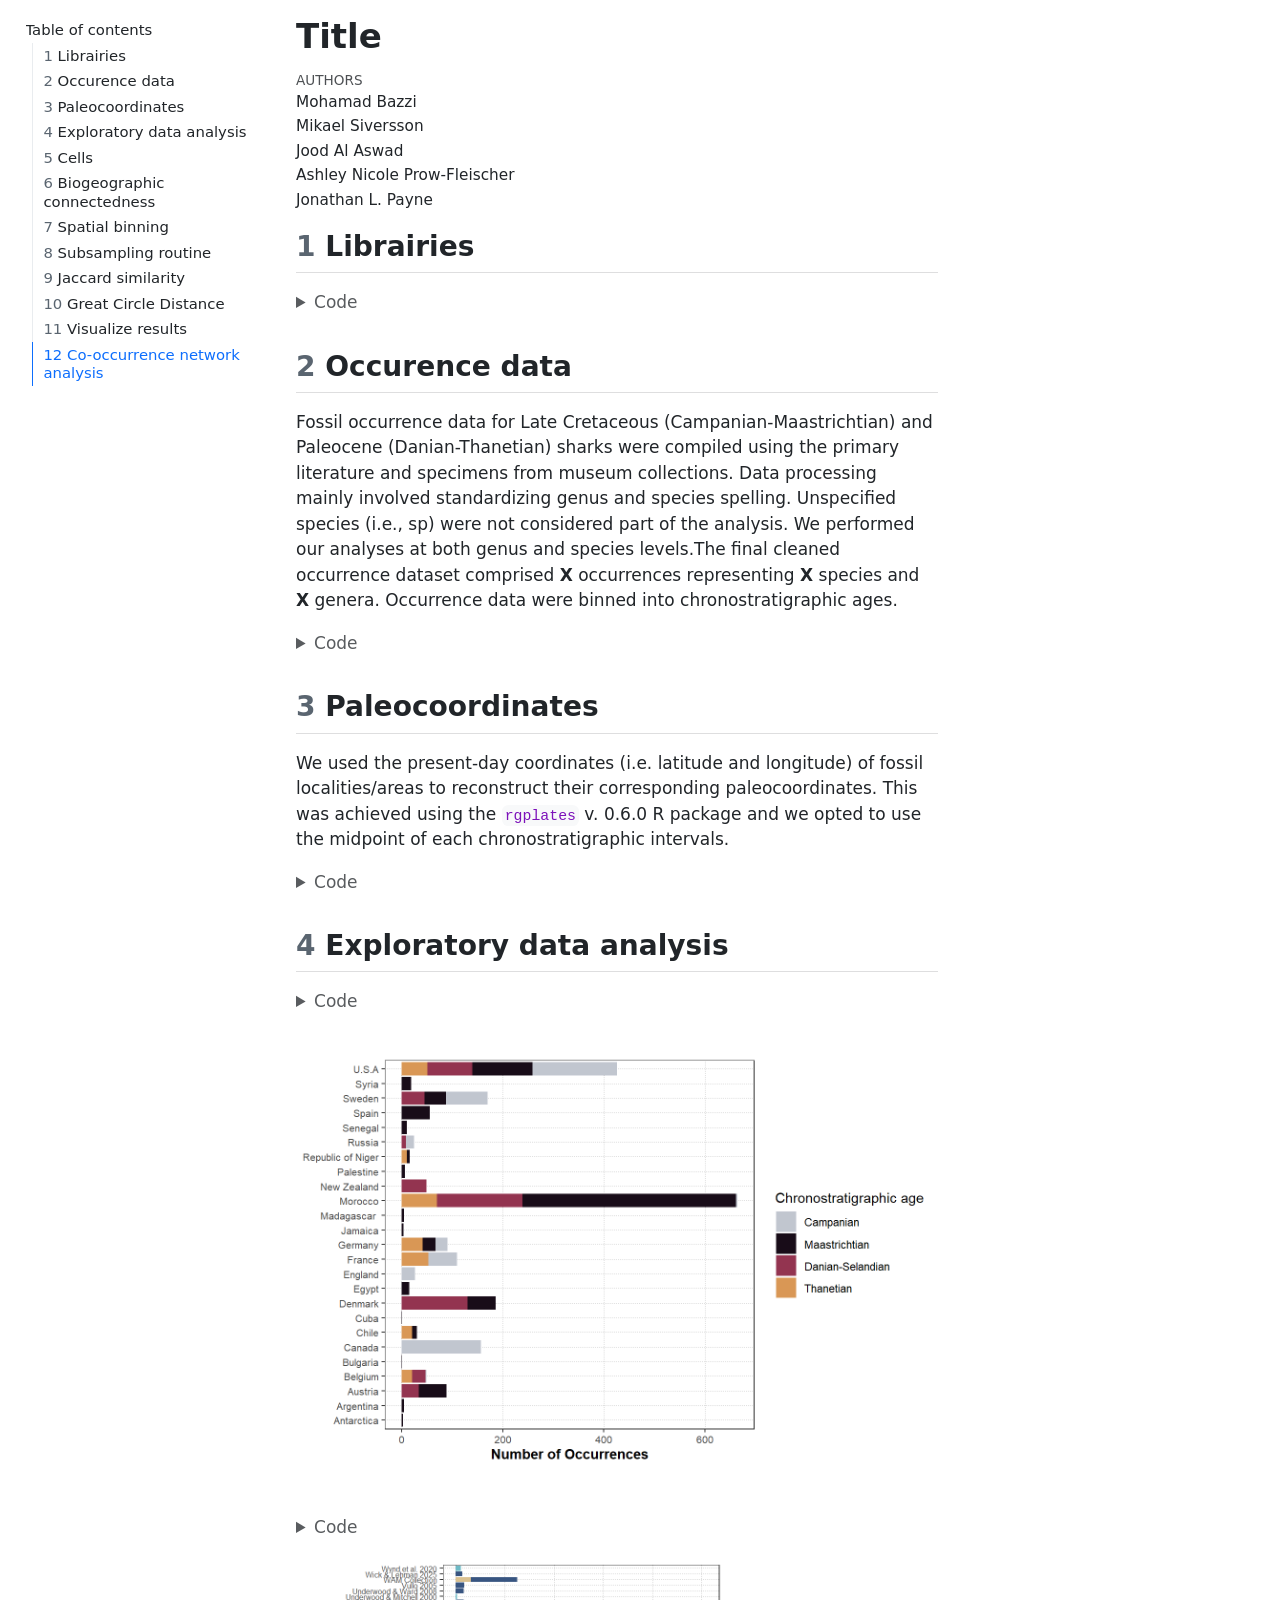
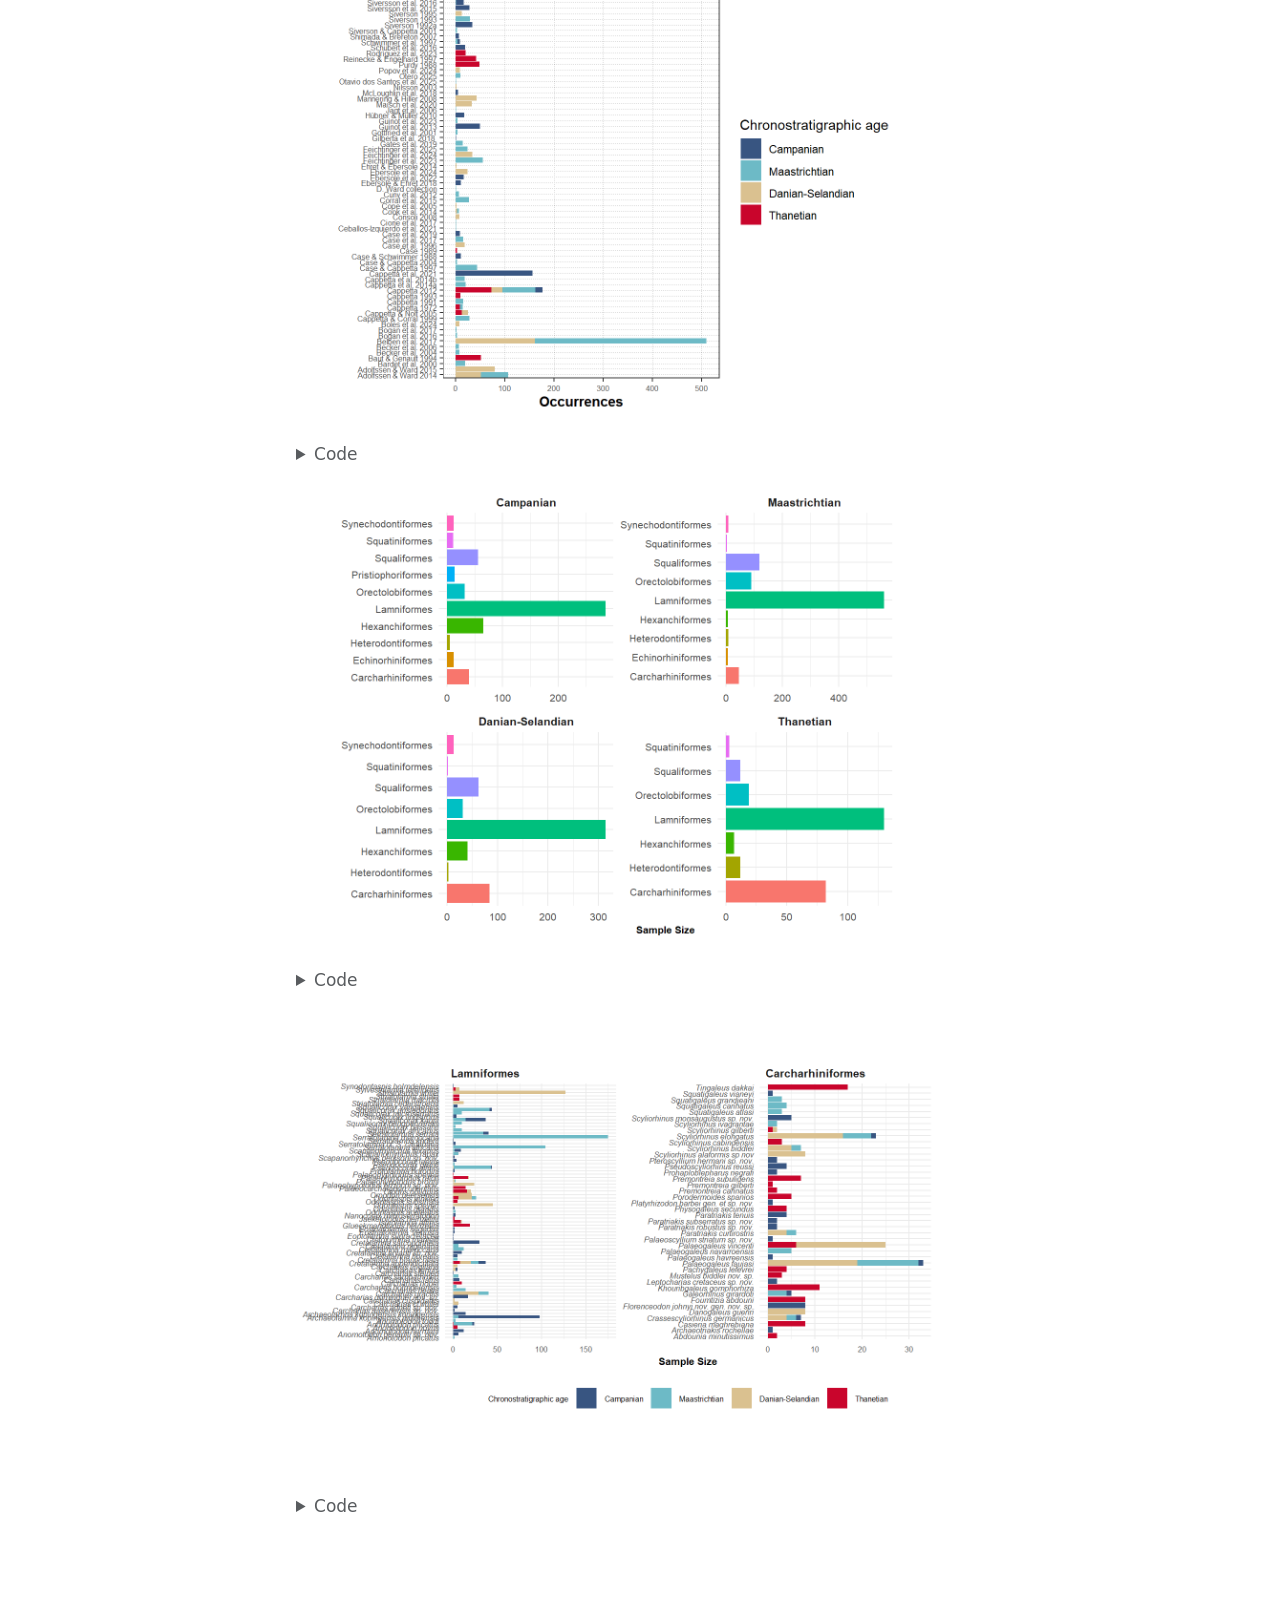
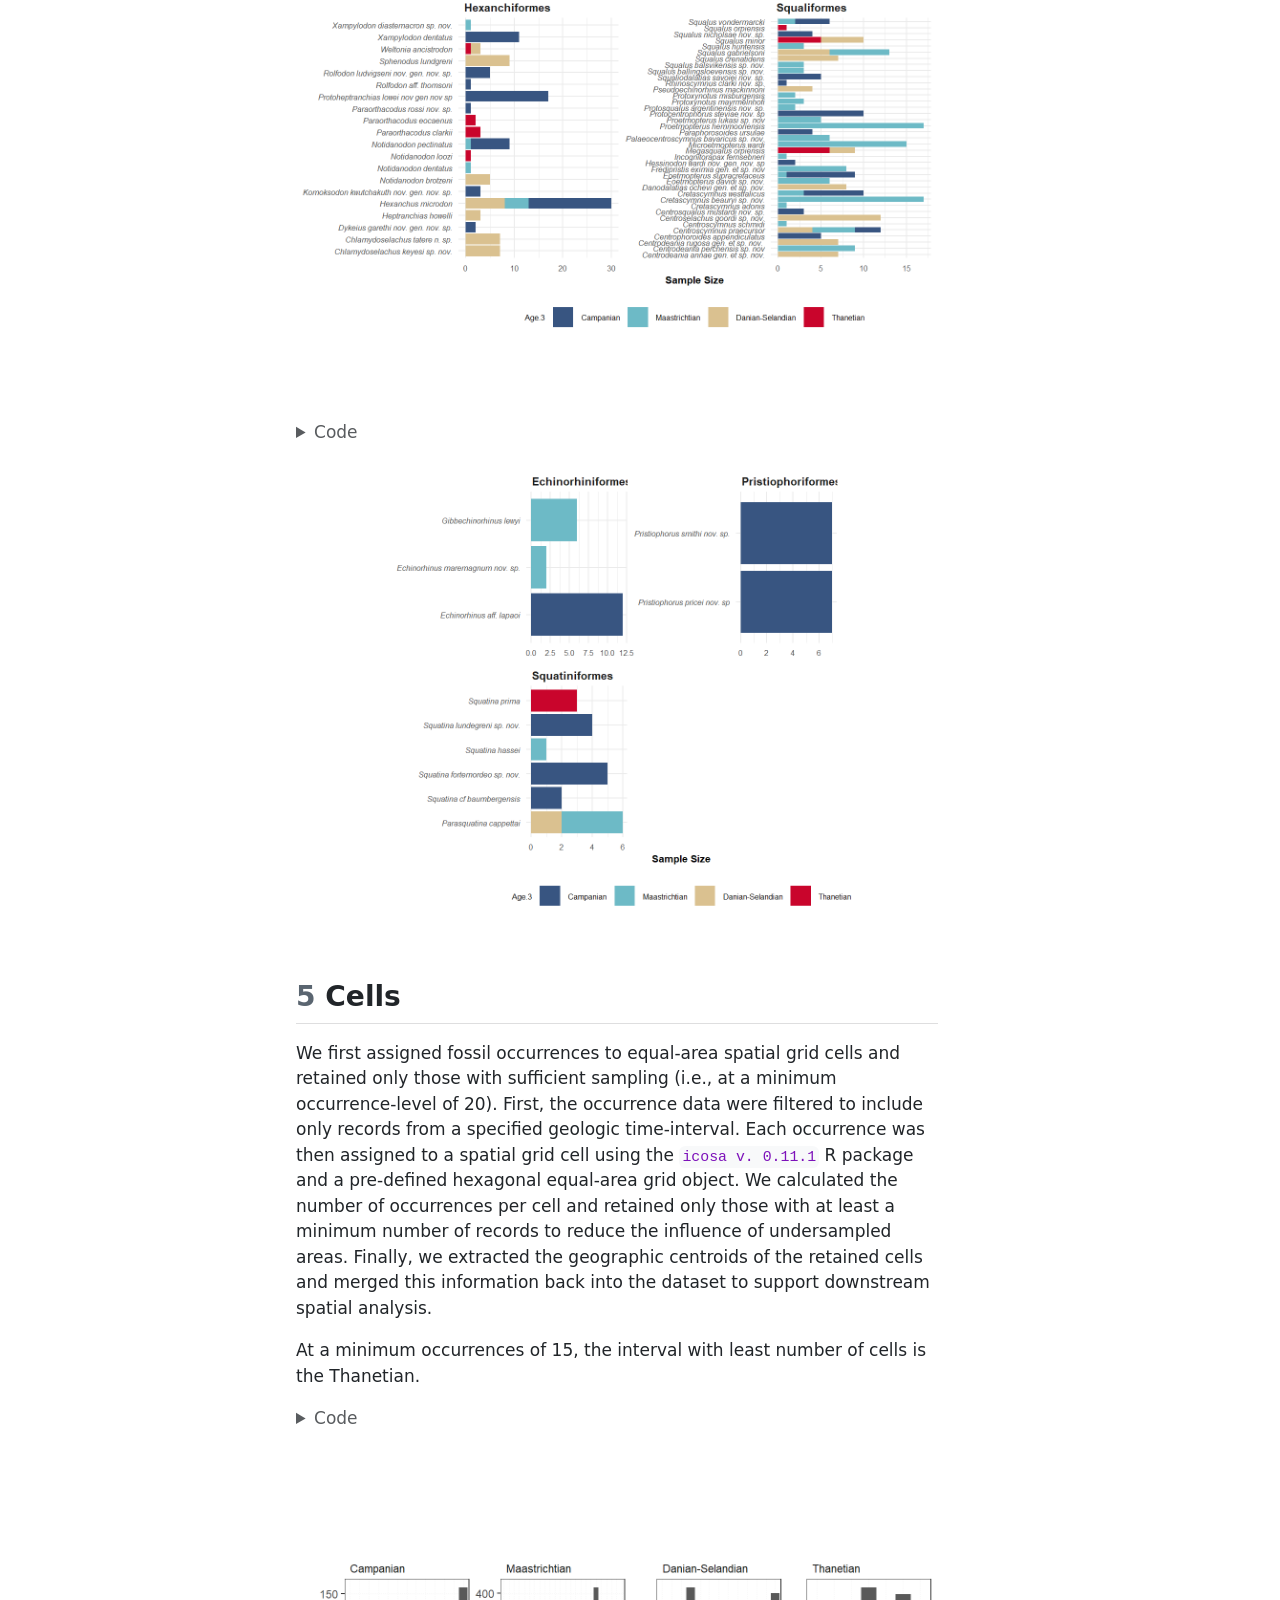
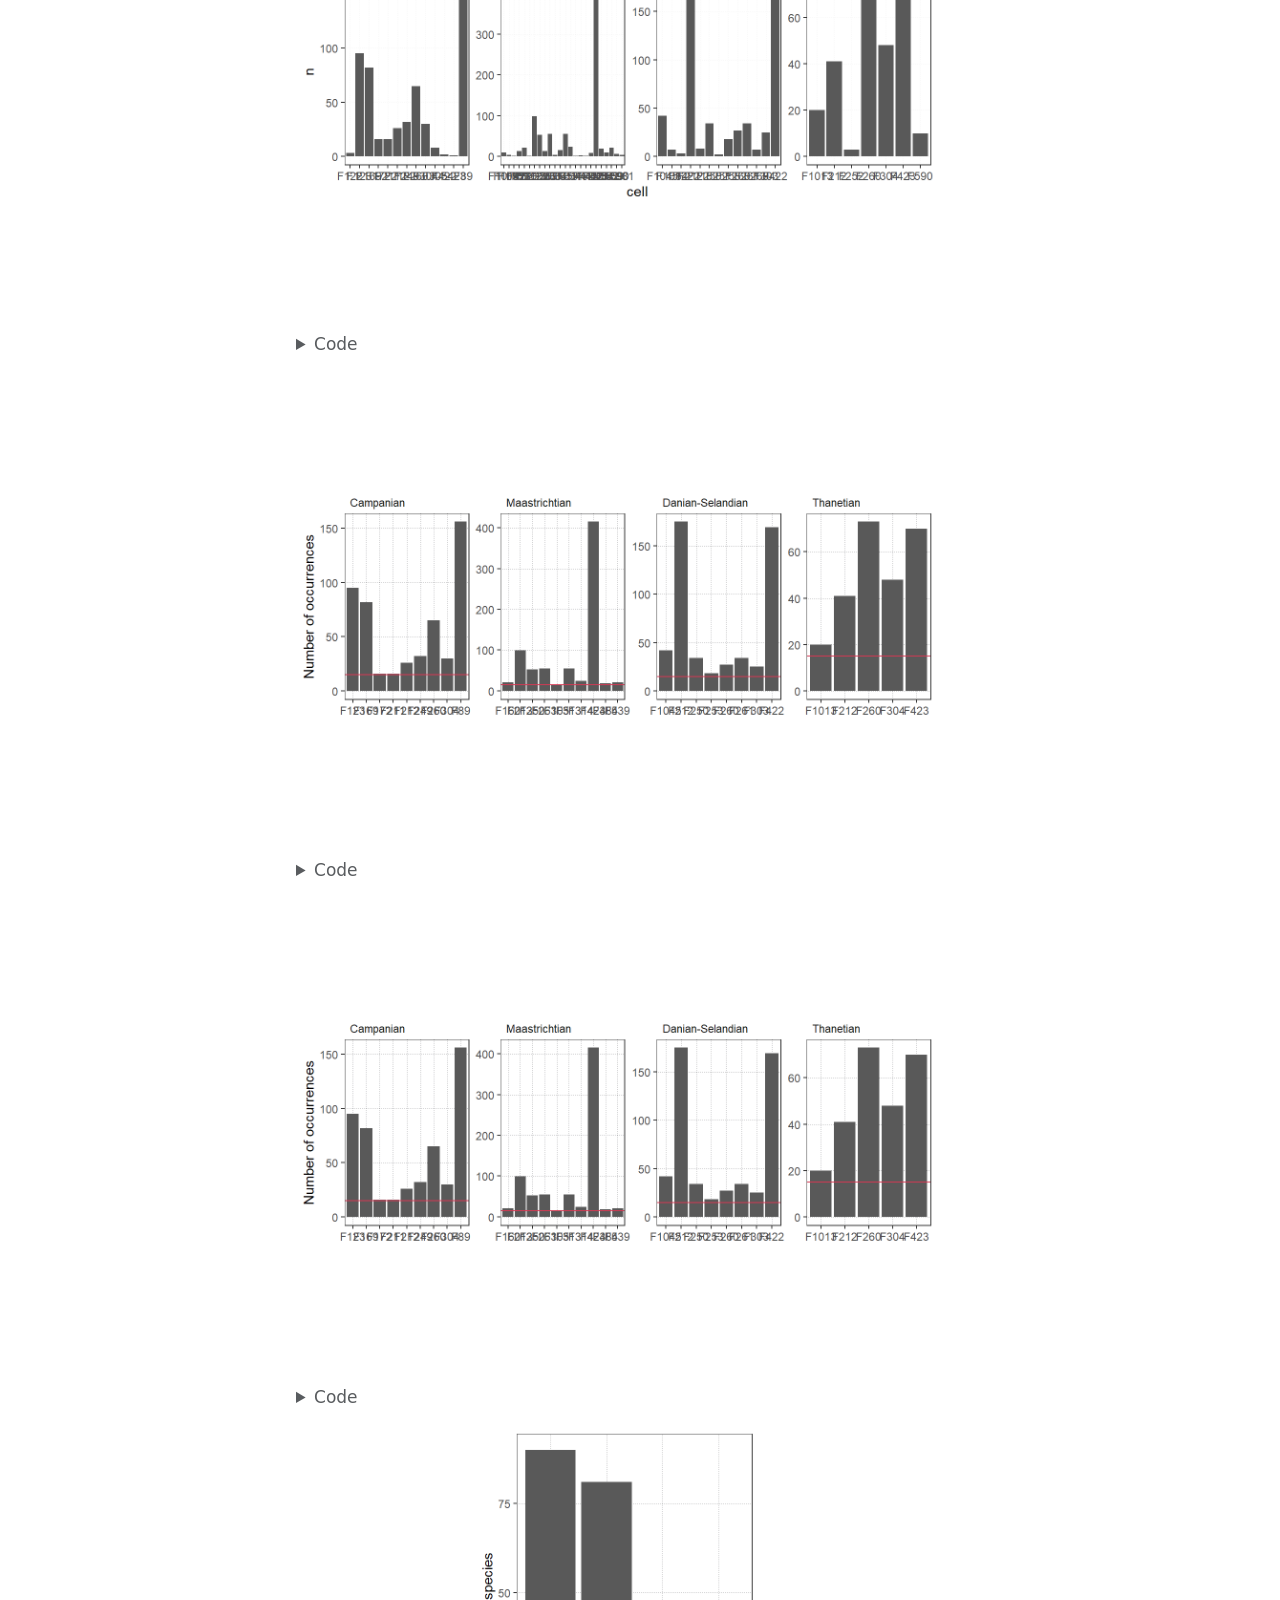
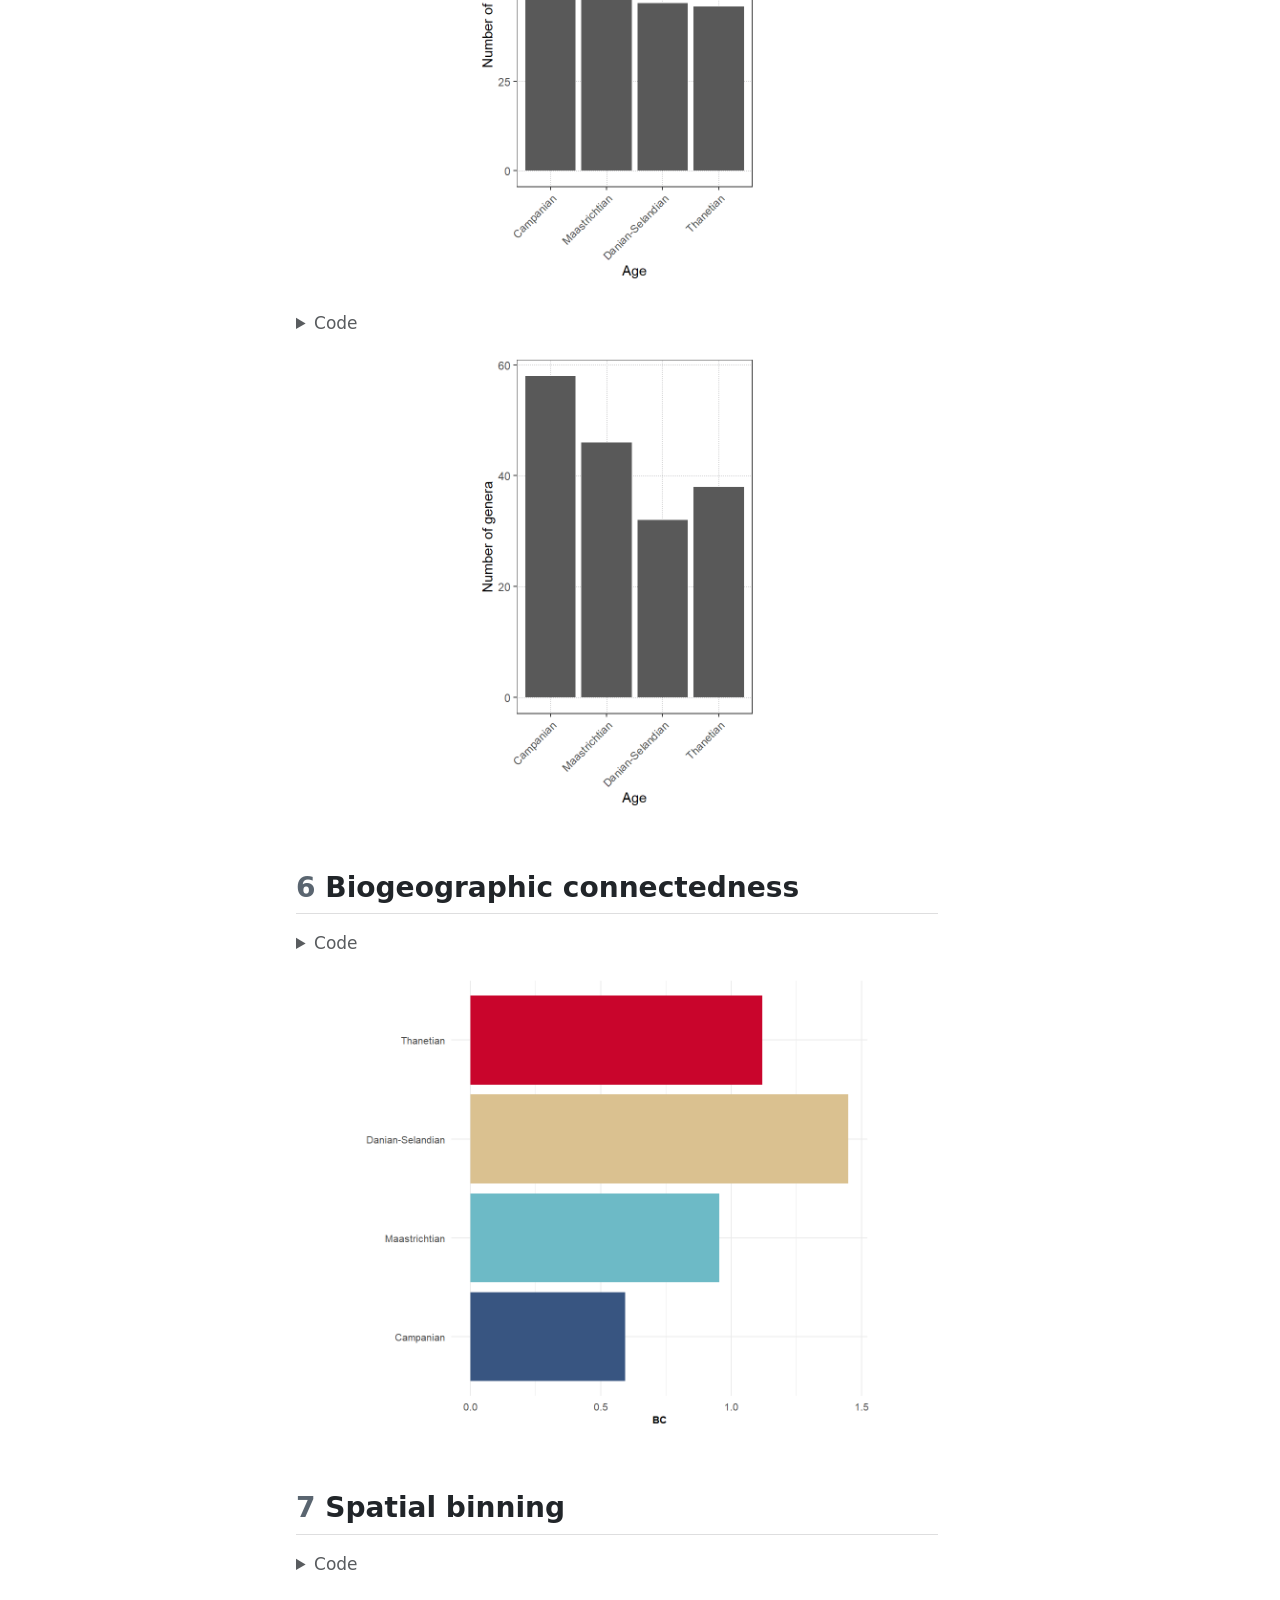
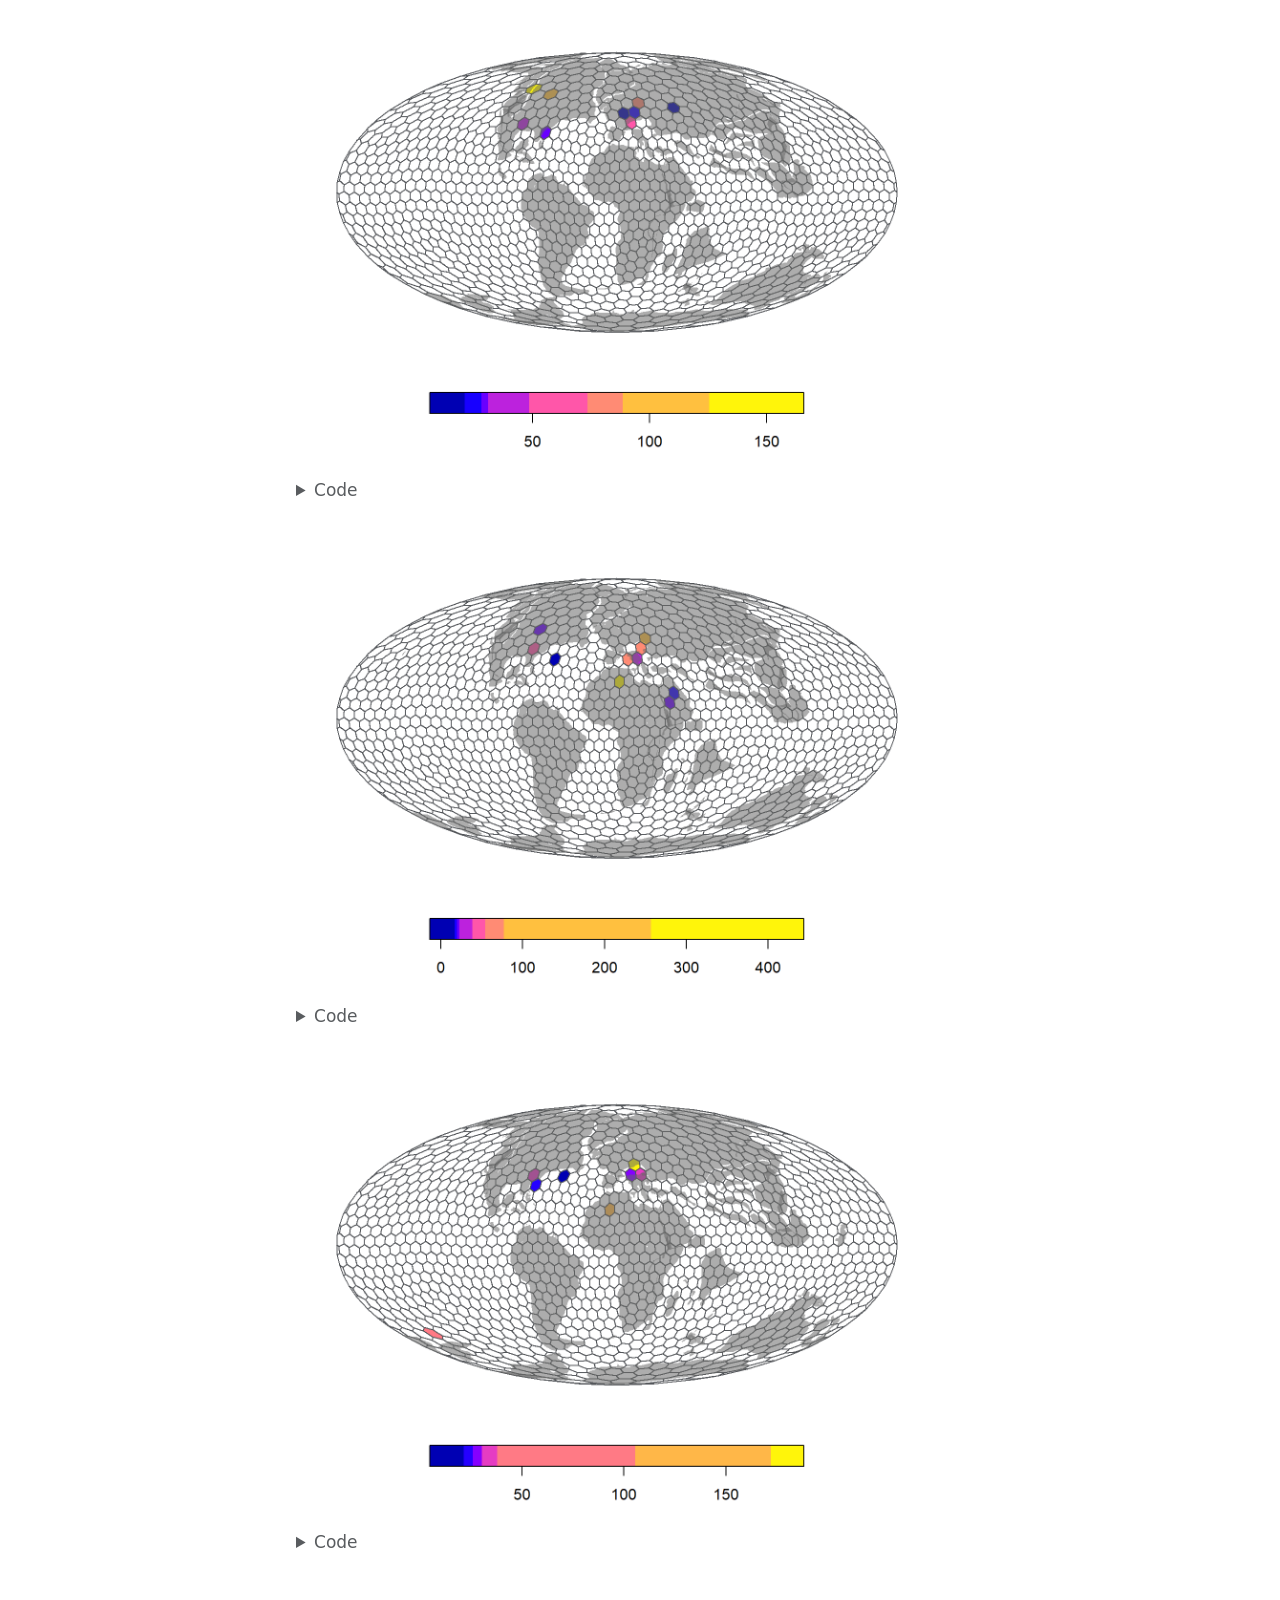
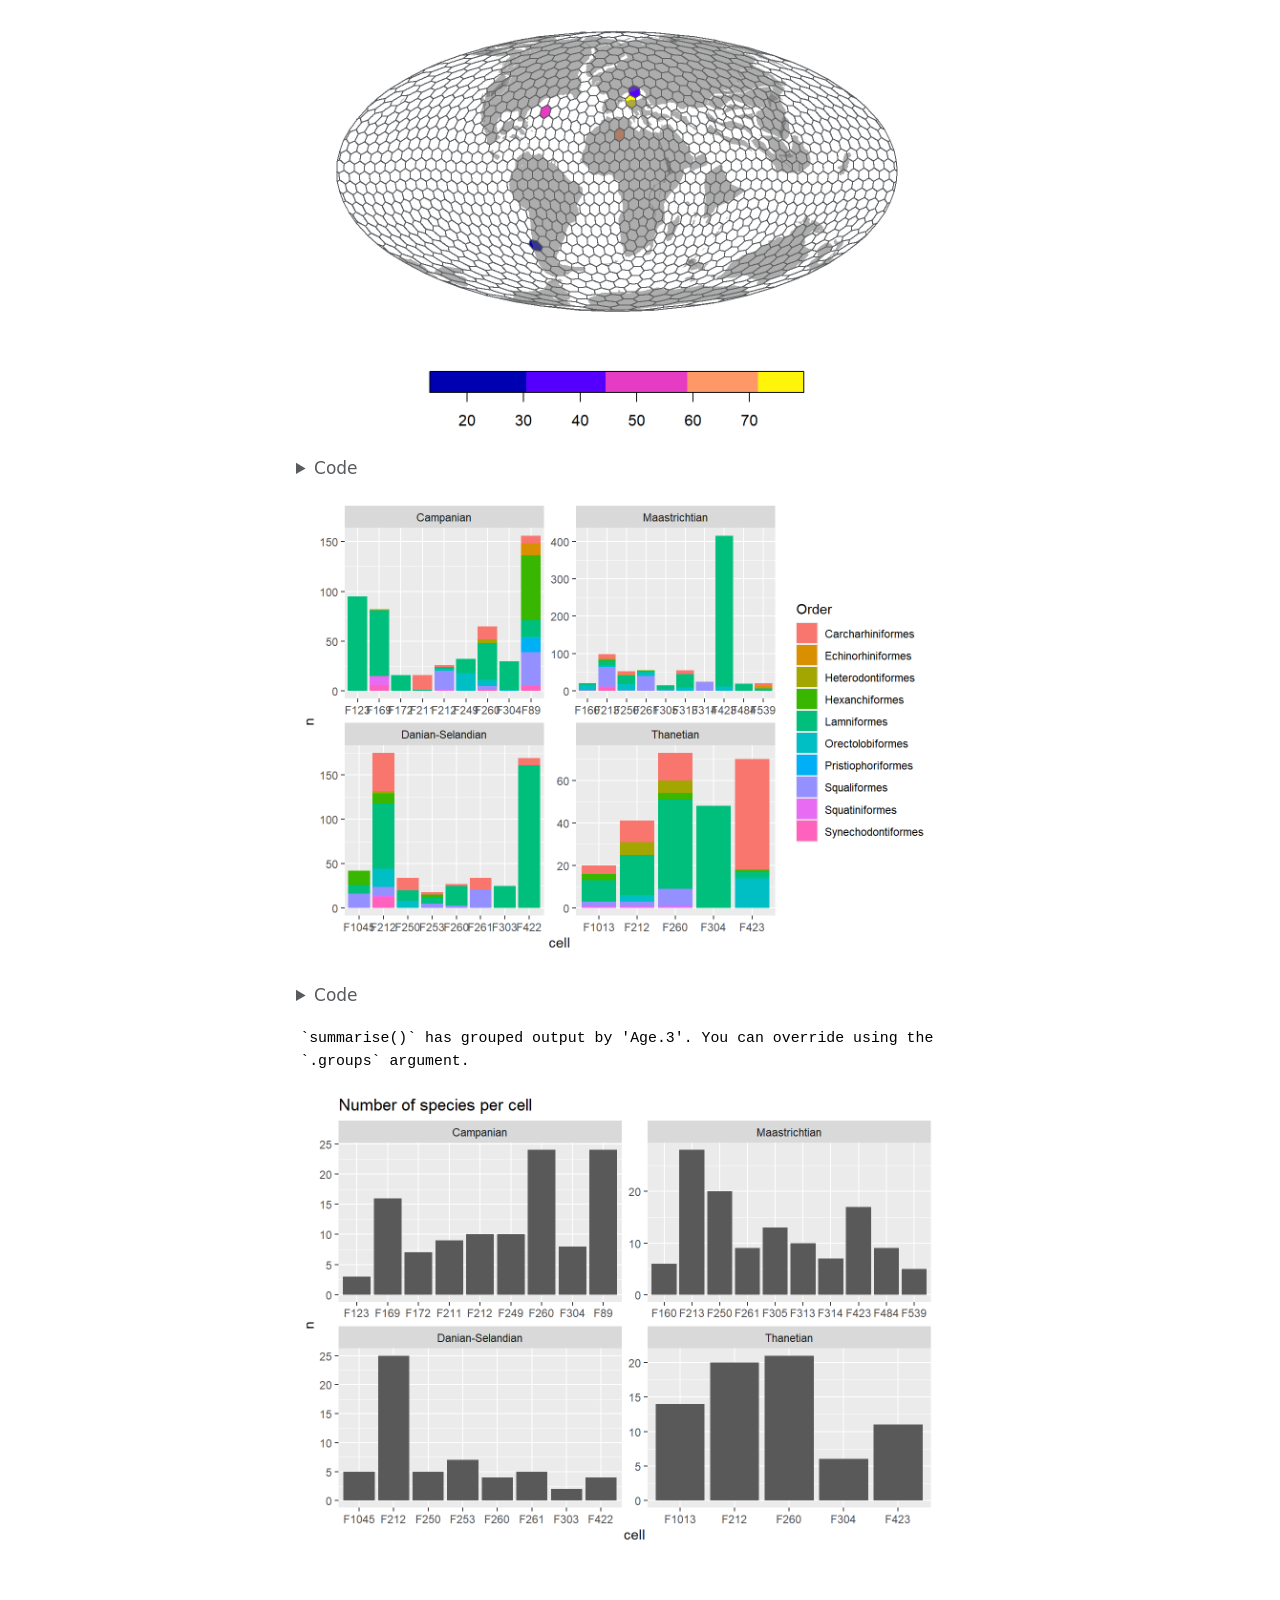
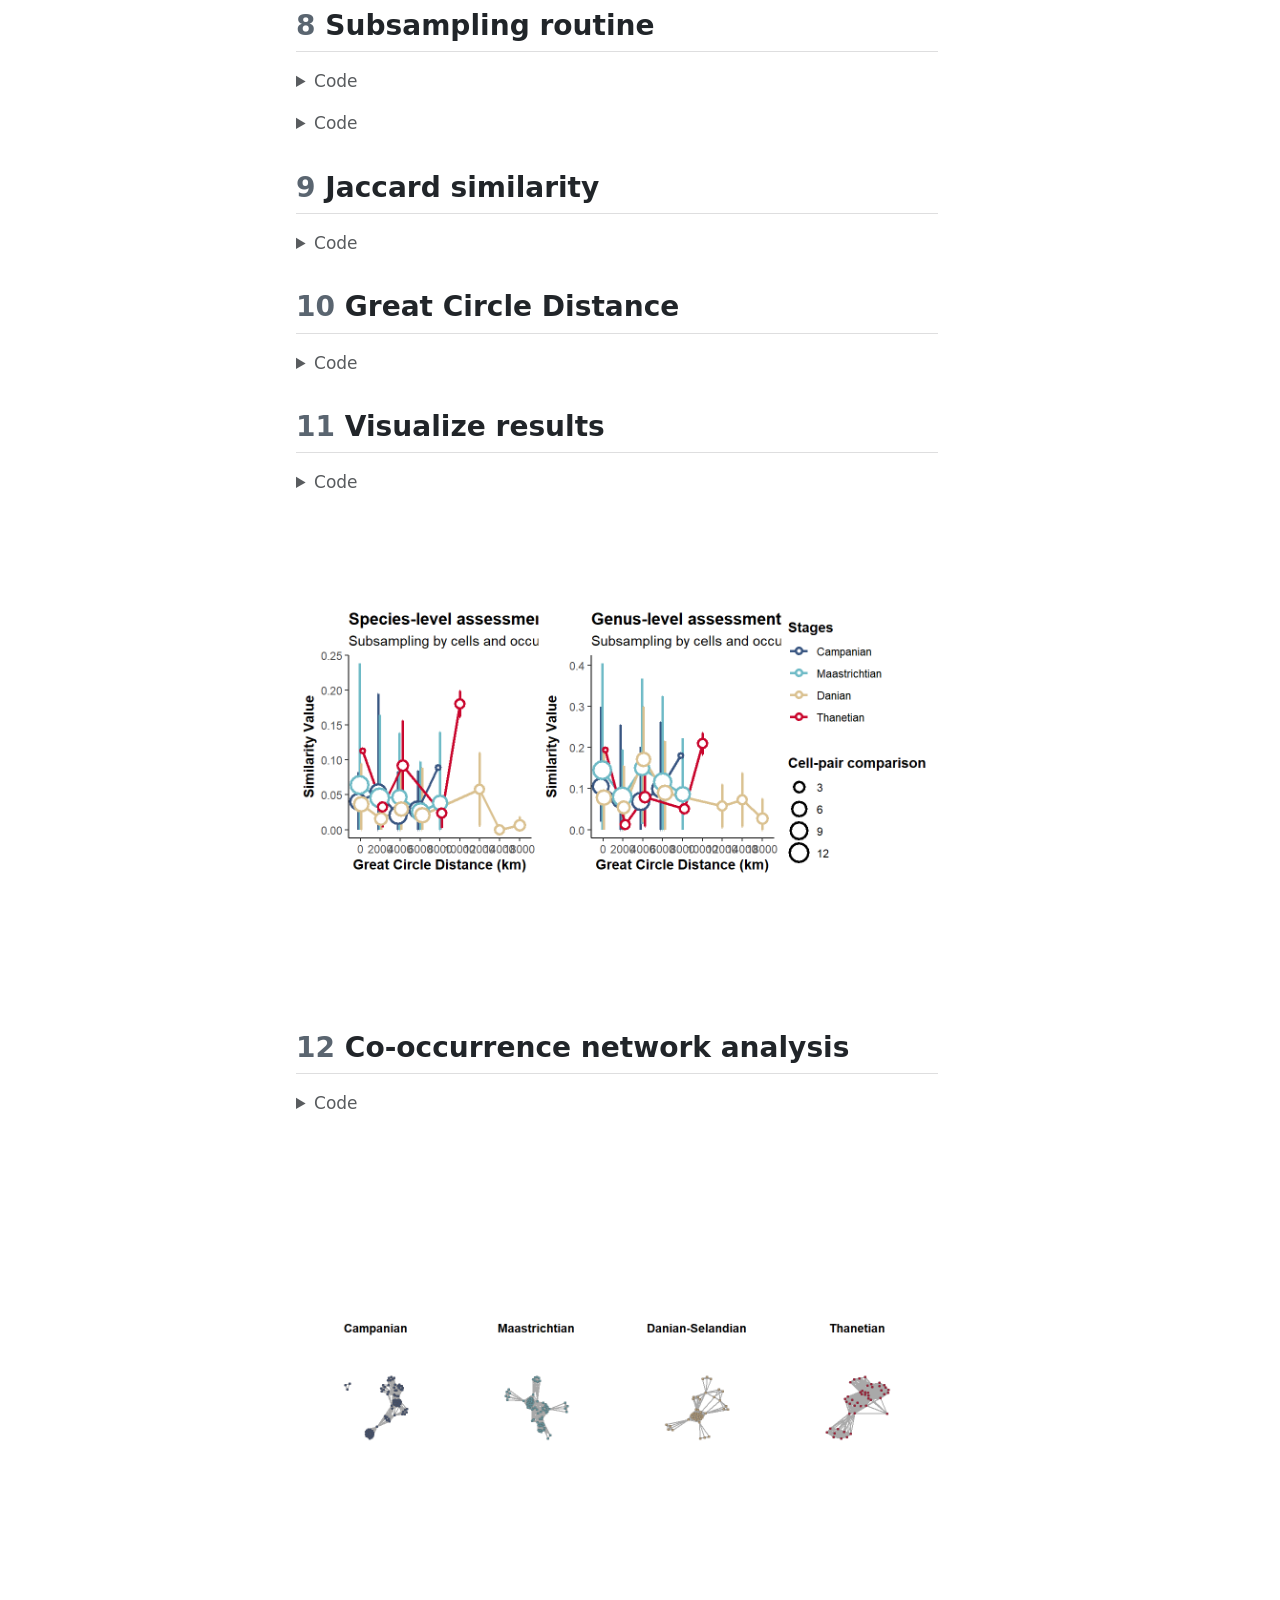
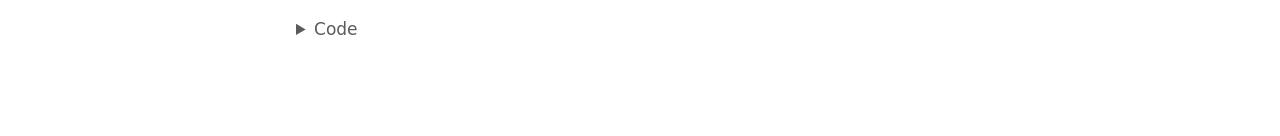
==== commit 91f5cebf: "updated code and script" ====
--- a/index.html
+++ b/index.html
@@ -6,6 +6,11 @@
 
 <meta name="viewport" content="width=device-width, initial-scale=1.0, user-scalable=yes">
 
+<meta name="author" content="Mohamad Bazzi">
+<meta name="author" content="Mikael Siversson">
+<meta name="author" content="Jood Al Aswad">
+<meta name="author" content="Ashley Nicole Prow-Fleischer">
+<meta name="author" content="Jonathan L. Payne">
 
 <title>Title</title>
 <style>
@@ -2214,6 +2219,7 @@
   <li><a href="#jaccard-similarity" id="toc-jaccard-similarity" class="nav-link" data-scroll-target="#jaccard-similarity"><span class="header-section-number">9</span> Jaccard similarity</a></li>
   <li><a href="#great-circle-distance" id="toc-great-circle-distance" class="nav-link" data-scroll-target="#great-circle-distance"><span class="header-section-number">10</span> Great Circle Distance</a></li>
   <li><a href="#visualize-results" id="toc-visualize-results" class="nav-link" data-scroll-target="#visualize-results"><span class="header-section-number">11</span> Visualize results</a></li>
+  <li><a href="#co-occurrence-network-analysis" id="toc-co-occurrence-network-analysis" class="nav-link" data-scroll-target="#co-occurrence-network-analysis"><span class="header-section-number">12</span> Co-occurrence network analysis</a></li>
   </ul>
 </nav>
 </div>
@@ -2230,6 +2236,16 @@
 
 <div class="quarto-title-meta">
 
+    <div>
+    <div class="quarto-title-meta-heading">Authors</div>
+    <div class="quarto-title-meta-contents">
+             <p>Mohamad Bazzi </p>
+             <p>Mikael Siversson </p>
+             <p>Jood Al Aswad </p>
+             <p>Ashley Nicole Prow-Fleischer </p>
+             <p>Jonathan L. Payne </p>
+          </div>
+  </div>
     
   
     
@@ -2246,7 +2262,7 @@
 <details class="code-fold">
 <summary>Code</summary>
 <div class="sourceCode cell-code" id="cb1"><pre class="sourceCode r code-with-copy"><code class="sourceCode r"><span id="cb1-1"><a href="#cb1-1" aria-hidden="true" tabindex="-1"></a>rpkg <span class="ot">&lt;-</span> <span class="fu">c</span>(<span class="st">&quot;dplyr ggplot2 readr boot divvy terra divDyn conflicted rgplates sf colorspace rgl</span></span>
-<span id="cb1-2"><a href="#cb1-2" aria-hidden="true" tabindex="-1"></a><span class="st">           icosa tidyr tibble purrr downloadthis ggpubr openxlsx&quot;</span>)</span>
+<span id="cb1-2"><a href="#cb1-2" aria-hidden="true" tabindex="-1"></a><span class="st">           icosa tidyr tibble purrr downloadthis ggpubr openxlsx igraph Matrix&quot;</span>)</span>
 <span id="cb1-3"><a href="#cb1-3" aria-hidden="true" tabindex="-1"></a></span>
 <span id="cb1-4"><a href="#cb1-4" aria-hidden="true" tabindex="-1"></a>import_pkg <span class="ot">&lt;-</span> <span class="cf">function</span>(x)</span>
 <span id="cb1-5"><a href="#cb1-5" aria-hidden="true" tabindex="-1"></a>  x <span class="sc">|&gt;</span> <span class="fu">trimws</span>() <span class="sc">|&gt;</span> <span class="fu">strsplit</span>(<span class="st">&quot;</span><span class="sc">\\</span><span class="st">s+&quot;</span>)  <span class="sc">|&gt;</span> <span class="fu">unlist</span>() <span class="sc">|&gt;</span> </span>
@@ -2299,88 +2315,89 @@
 <span id="cb2-31"><a href="#cb2-31" aria-hidden="true" tabindex="-1"></a>  <span class="fu">mutate</span>(<span class="at">Species =</span> <span class="fu">case_when</span>(Species <span class="sc">==</span> <span class="st">&quot;Carcharias cf. C. holmdelensis&quot;</span> <span class="sc">~</span> <span class="st">&quot;Carcharias holmdelensis&quot;</span>,</span>
 <span id="cb2-32"><a href="#cb2-32" aria-hidden="true" tabindex="-1"></a>                             Species <span class="sc">==</span> <span class="st">&quot;Squalicorax africanus nov sp.&quot;</span> <span class="sc">~</span> <span class="st">&quot;Squalicorax africanus&quot;</span>,</span>
 <span id="cb2-33"><a href="#cb2-33" aria-hidden="true" tabindex="-1"></a>                             Species <span class="sc">==</span> <span class="st">&quot;Anomotodon noves&quot;</span> <span class="sc">~</span> <span class="st">&quot;Anomotodon novus&quot;</span>,</span>
-<span id="cb2-34"><a href="#cb2-34" aria-hidden="true" tabindex="-1"></a>                             Species <span class="sc">==</span> <span class="st">&quot;Squalicorax bassanii &quot;</span> <span class="sc">~</span> <span class="st">&quot;Squalicorax bassanii&quot;</span>,</span>
-<span id="cb2-35"><a href="#cb2-35" aria-hidden="true" tabindex="-1"></a>                             Species <span class="sc">==</span> <span class="st">&quot;Squalicorax pristodontus &quot;</span>  <span class="sc">~</span> <span class="st">&quot;Squalicorax pristodontus&quot;</span>,</span>
-<span id="cb2-36"><a href="#cb2-36" aria-hidden="true" tabindex="-1"></a>                             Species <span class="sc">==</span> <span class="st">&quot;Squalicorax benguerirensis nov. sp.&quot;</span> <span class="sc">~</span> <span class="st">&quot;Squalicorax benguerirensis&quot;</span>,</span>
-<span id="cb2-37"><a href="#cb2-37" aria-hidden="true" tabindex="-1"></a>                             Species <span class="sc">==</span> <span class="st">&quot;speyeri&quot;</span> <span class="sc">~</span> <span class="st">&quot;Odontaspis speyeri&quot;</span>,</span>
-<span id="cb2-38"><a href="#cb2-38" aria-hidden="true" tabindex="-1"></a>                             Species <span class="sc">==</span> <span class="st">&quot;Odontaspis cf. winkleri&quot;</span> <span class="sc">~</span> <span class="st">&quot;Odontaspis winkleri&quot;</span>,</span>
-<span id="cb2-39"><a href="#cb2-39" aria-hidden="true" tabindex="-1"></a>                             Species <span class="sc">==</span>  <span class="st">&quot;inflata&quot;</span> <span class="sc">~</span> <span class="st">&quot;Isurolamna inflata&quot;</span>,</span>
-<span id="cb2-40"><a href="#cb2-40" aria-hidden="true" tabindex="-1"></a>                             Species <span class="sc">==</span> <span class="st">&quot;obliquus&quot;</span> <span class="sc">~</span> <span class="st">&quot;Otodus obliquus&quot;</span>,</span>
-<span id="cb2-41"><a href="#cb2-41" aria-hidden="true" tabindex="-1"></a>                             Species <span class="sc">==</span> <span class="st">&quot;Squalicorax microserratus nov. sp.&quot;</span> <span class="sc">~</span> <span class="st">&quot;Squalicorax microserratus&quot;</span>,</span>
-<span id="cb2-42"><a href="#cb2-42" aria-hidden="true" tabindex="-1"></a>                             Species <span class="sc">==</span> <span class="st">&quot;Cretolamna sp.&quot;</span> <span class="sc">~</span> <span class="st">&quot;Cretalamna sp.&quot;</span>,</span>
-<span id="cb2-43"><a href="#cb2-43" aria-hidden="true" tabindex="-1"></a>                             Species <span class="sc">==</span> <span class="st">&quot;Lamna cuspidata&quot;</span> <span class="sc">~</span> <span class="st">&quot;Carcharias cuspidatus&quot;</span>, <span class="co"># Opinion of Hovestadt 2020.</span></span>
-<span id="cb2-44"><a href="#cb2-44" aria-hidden="true" tabindex="-1"></a>                             Species <span class="sc">==</span> <span class="st">&quot;Carcharias macrotus&quot;</span> <span class="sc">~</span> <span class="st">&quot;Striatolamia macrota&quot;</span>,</span>
-<span id="cb2-45"><a href="#cb2-45" aria-hidden="true" tabindex="-1"></a>                             Species <span class="sc">==</span> <span class="st">&quot;Odontaspis rutoti&quot;</span> <span class="sc">~</span> <span class="st">&quot;Palaeohypotodus rutoti&quot;</span>,  <span class="co"># Opinion of Ebersole et al. 2024.</span></span>
-<span id="cb2-46"><a href="#cb2-46" aria-hidden="true" tabindex="-1"></a>                             Species <span class="sc">==</span> <span class="st">&quot;Carcharodon orientalis&quot;</span> <span class="sc">~</span> <span class="st">&quot;Palaeocarcharodon orientalis&quot;</span>,</span>
-<span id="cb2-47"><a href="#cb2-47" aria-hidden="true" tabindex="-1"></a>                             Species <span class="sc">==</span> <span class="st">&quot;Anomotodon hermani sp. nov.&quot;</span> <span class="sc">~</span> <span class="st">&quot;Anomotodon hermani&quot;</span>,</span>
-<span id="cb2-48"><a href="#cb2-48" aria-hidden="true" tabindex="-1"></a>                             Species <span class="sc">==</span> <span class="st">&quot;Squalicorax aff. S. lindstromi&quot;</span> <span class="sc">~</span> <span class="st">&quot;Squalicorax lindstromi&quot;</span>,</span>
-<span id="cb2-49"><a href="#cb2-49" aria-hidden="true" tabindex="-1"></a>                             Species <span class="sc">==</span> <span class="st">&quot;Archaeolamna kopingensis&quot;</span>  <span class="sc">~</span> <span class="st">&quot;Archaeolamna kopingensis kopingensis&quot;</span>,</span>
-<span id="cb2-50"><a href="#cb2-50" aria-hidden="true" tabindex="-1"></a>                             Species <span class="sc">==</span> <span class="st">&quot;Lamna biauriculata nigeriana nov. sub sp.&quot;</span> <span class="sc">~</span> <span class="st">&quot;Cretalamna nigeriana&quot;</span>,</span>
-<span id="cb2-51"><a href="#cb2-51" aria-hidden="true" tabindex="-1"></a>                             Species <span class="sc">==</span> <span class="st">&quot;Cretalamna cf. C. borealis&quot;</span> <span class="sc">~</span> <span class="st">&quot;Cretalamna borealis&quot;</span>,</span>
-<span id="cb2-52"><a href="#cb2-52" aria-hidden="true" tabindex="-1"></a>                             Species <span class="sc">%in%</span> <span class="fu">c</span>(<span class="st">&quot;Carcharias aff. C. tenuis&quot;</span> ,<span class="st">&quot;tenuis&quot;</span>) <span class="sc">~</span> <span class="st">&quot;Carcharias tenuis&quot;</span>,</span>
-<span id="cb2-53"><a href="#cb2-53" aria-hidden="true" tabindex="-1"></a>                             Species <span class="sc">%in%</span> <span class="fu">c</span>(<span class="st">&quot;Squalicorax cf. S. yangaensis&quot;</span>,<span class="st">&quot;Squalicorax aff. S. yangaensis&quot;</span>) <span class="sc">~</span> <span class="st">&quot;Squalicorax yangaensis&quot;</span>,</span>
-<span id="cb2-54"><a href="#cb2-54" aria-hidden="true" tabindex="-1"></a>                             Species <span class="sc">%in%</span> <span class="fu">c</span>(<span class="st">&quot;Anomotodon aff. A. plicatus&quot;</span>,<span class="st">&quot;Anomotodon aff. plicatus&quot;</span>) <span class="sc">~</span> <span class="st">&quot;Anomotodon plicatus&quot;</span>,</span>
-<span id="cb2-55"><a href="#cb2-55" aria-hidden="true" tabindex="-1"></a>                             Species <span class="sc">%in%</span> <span class="fu">c</span>(<span class="st">&quot;Odontaspis bronni&quot;</span>,<span class="st">&quot;Palaeohypotodus aff. bronni&quot;</span>) <span class="sc">~</span> <span class="st">&quot;Palaeohypotodus bronni&quot;</span>,</span>
-<span id="cb2-56"><a href="#cb2-56" aria-hidden="true" tabindex="-1"></a>                             Species <span class="sc">%in%</span> <span class="fu">c</span>(<span class="st">&quot;Cretalamna cf. C. biauriculata&quot;</span>,<span class="st">&quot;Cretolamna biauriculata&quot;</span>) <span class="sc">~</span> <span class="st">&quot;Cretalamna biauriculata&quot;</span>,</span>
-<span id="cb2-57"><a href="#cb2-57" aria-hidden="true" tabindex="-1"></a>                             Species <span class="sc">%in%</span> <span class="fu">c</span>(<span class="st">&quot;Cretolamna cf. C. maroccana&quot;</span>,<span class="st">&quot;Cretolamna maroccana&quot;</span>) <span class="sc">~</span> <span class="st">&quot;Cretalamna maroccana&quot;</span>,</span>
-<span id="cb2-58"><a href="#cb2-58" aria-hidden="true" tabindex="-1"></a>                             Species <span class="sc">%in%</span> <span class="fu">c</span>(<span class="st">&quot;Carcharias aff. gracilis&quot;</span>,<span class="st">&quot;gracilis&quot;</span>) <span class="sc">~</span> <span class="st">&quot;Carcharias gracilis&quot;</span>,</span>
-<span id="cb2-59"><a href="#cb2-59" aria-hidden="true" tabindex="-1"></a>                             Species <span class="sc">%in%</span> <span class="fu">c</span>(<span class="st">&quot;Striatolamia cederstroemi sp. nov.&quot;</span>,<span class="st">&quot;cederstroemi&quot;</span>) <span class="sc">~</span> <span class="st">&quot;Striatolamia cederstroemi&quot;</span>,</span>
-<span id="cb2-60"><a href="#cb2-60" aria-hidden="true" tabindex="-1"></a>                             Species <span class="sc">%in%</span> <span class="fu">c</span>(<span class="st">&quot;Cretolamna appendiculata&quot;</span>, <span class="st">&quot;Cretolamna sp. aff. Cretolamna appendiculata&quot;</span>,<span class="st">&quot;Cretolamna cf. C. appendiculata&quot;</span>) <span class="sc">~</span> <span class="st">&quot;Cretalamna appendiculata&quot;</span>,</span>
-<span id="cb2-61"><a href="#cb2-61" aria-hidden="true" tabindex="-1"></a>                             Species <span class="sc">%in%</span> <span class="fu">c</span>(<span class="st">&quot;Cretalamna cf. C. sarcoportheta&quot;</span>,<span class="st">&quot;Cretalamna sarcoportheta sp. nov.&quot;</span>) <span class="sc">~</span> <span class="st">&quot;Cretalamna sarcoportheta&quot;</span>,</span>
-<span id="cb2-62"><a href="#cb2-62" aria-hidden="true" tabindex="-1"></a>                             Species <span class="sc">%in%</span> <span class="fu">c</span>(<span class="st">&quot;Pseudocorax cf. P. affinis&quot;</span>,<span class="st">&quot;Pseudocorax cf. affinis&quot;</span>) <span class="sc">~</span> <span class="st">&quot;Pseudocorax affinis&quot;</span>,</span>
-<span id="cb2-63"><a href="#cb2-63" aria-hidden="true" tabindex="-1"></a>                             Species <span class="sc">%in%</span> <span class="fu">c</span>(<span class="st">&quot;Anomotodon cf. A. toddi&quot;</span>, <span class="st">&quot;Anomotodon toddi nov. sp.&quot;</span>) <span class="sc">~</span> <span class="st">&quot;Anomotodon toddi&quot;</span>,</span>
-<span id="cb2-64"><a href="#cb2-64" aria-hidden="true" tabindex="-1"></a>                             Species <span class="sc">%in%</span> <span class="fu">c</span>(<span class="st">&quot;Carcharias cf. C. samhammeri&quot;</span>, <span class="st">&quot;Carcharias cf. samhammeri&quot;</span>) <span class="sc">~</span> <span class="st">&quot;Carcharias samhammeri&quot;</span>,</span>
-<span id="cb2-65"><a href="#cb2-65" aria-hidden="true" tabindex="-1"></a>                             Species <span class="sc">%in%</span> <span class="fu">c</span>(<span class="st">&quot;Carcharias cf. C. heathi&quot;</span>, <span class="st">&quot;Carcharias heathi nov. sp.&quot;</span>) <span class="sc">~</span> <span class="st">&quot;Carcharias heathi&quot;</span>,<span class="cn">TRUE</span> <span class="sc">~</span> Species)) <span class="sc">|&gt;</span></span>
-<span id="cb2-66"><a href="#cb2-66" aria-hidden="true" tabindex="-1"></a>  <span class="co"># Carcharhiniformes.</span></span>
-<span id="cb2-67"><a href="#cb2-67" aria-hidden="true" tabindex="-1"></a>  <span class="fu">mutate</span>(<span class="at">Species =</span> <span class="fu">case_when</span>(Species <span class="sc">==</span> <span class="st">&quot;Paratriakis tenuis sp. nov.&quot;</span> <span class="sc">~</span> <span class="st">&quot;Paratriakis tenuis&quot;</span>,</span>
-<span id="cb2-68"><a href="#cb2-68" aria-hidden="true" tabindex="-1"></a>                             Species <span class="sc">==</span> <span class="st">&quot;Palaeogaleus aff. faujasi&quot;</span> <span class="sc">~</span> <span class="st">&quot;Palaeogaleus faujasi&quot;</span>,</span>
-<span id="cb2-69"><a href="#cb2-69" aria-hidden="true" tabindex="-1"></a>                             Species <span class="sc">==</span> <span class="st">&quot;Galeorhinus gomphorhiza&quot;</span> <span class="sc">~</span> <span class="st">&quot;Khouribgaleus gomphorhiza&quot;</span>,</span>
-<span id="cb2-70"><a href="#cb2-70" aria-hidden="true" tabindex="-1"></a>                             Species <span class="sc">==</span> <span class="st">&quot;Scyliorhinus ivagrantae nov. sp.&quot;</span> <span class="sc">~</span> <span class="st">&quot;Scyliorhinus ivagrantae&quot;</span>,</span>
-<span id="cb2-71"><a href="#cb2-71" aria-hidden="true" tabindex="-1"></a>                             Species <span class="sc">==</span> <span class="st">&quot;Squatigaleus grandjeani nov. sp.&quot;</span> <span class="sc">~</span> <span class="st">&quot;Squatigaleus grandjeani&quot;</span>,</span>
-<span id="cb2-72"><a href="#cb2-72" aria-hidden="true" tabindex="-1"></a>                             Species <span class="sc">==</span> <span class="st">&quot;Squatigaleus carinatus nov. sp.&quot;</span> <span class="sc">~</span> <span class="st">&quot;Squatigaleus carinatus&quot;</span>,</span>
-<span id="cb2-73"><a href="#cb2-73" aria-hidden="true" tabindex="-1"></a>                             Species <span class="sc">==</span> <span class="st">&quot;Scyliorhinus carinatus sp. nov.&quot;</span> <span class="sc">~</span> <span class="st">&quot;Premontreia carinatus&quot;</span>,</span>
-<span id="cb2-74"><a href="#cb2-74" aria-hidden="true" tabindex="-1"></a>                             Species <span class="sc">==</span> <span class="st">&quot;Palaeogaleus navarroensis nov. sp.&quot;</span> <span class="sc">~</span> <span class="st">&quot;Palaeogaleus navarroensis&quot;</span>,</span>
-<span id="cb2-75"><a href="#cb2-75" aria-hidden="true" tabindex="-1"></a>                             Species <span class="sc">==</span> <span class="st">&quot;Scyliorhinus aff. cabindensis&quot;</span> <span class="sc">~</span> <span class="st">&quot;Scyliorhinus cabindensis&quot;</span>,</span>
-<span id="cb2-76"><a href="#cb2-76" aria-hidden="true" tabindex="-1"></a>                             Species <span class="sc">==</span> <span class="st">&quot;Tingaleus dakkai n. gen. et nov. sp.&quot;</span> <span class="sc">~</span> <span class="st">&quot;Tingaleus dakkai&quot;</span>,</span>
-<span id="cb2-77"><a href="#cb2-77" aria-hidden="true" tabindex="-1"></a>                             Species <span class="sc">%in%</span> <span class="fu">c</span>(<span class="st">&quot;Galeorhinus aff. girardoti&quot;</span>,<span class="st">&quot;Galeorhinus cf. G. girardoti&quot;</span>) <span class="sc">~</span> <span class="st">&quot;Galeorhinus girardoti&quot;</span>,</span>
-<span id="cb2-78"><a href="#cb2-78" aria-hidden="true" tabindex="-1"></a>                             Species <span class="sc">%in%</span> <span class="fu">c</span>(<span class="st">&quot;indet.&quot;</span>,<span class="st">&quot;Triakidae gen. et sp. indet.&quot;</span>) <span class="sc">~</span> <span class="cn">NA</span>,</span>
-<span id="cb2-79"><a href="#cb2-79" aria-hidden="true" tabindex="-1"></a>                             Species <span class="sc">%in%</span> <span class="fu">c</span>(<span class="st">&quot;‘Scyliorhinus’ biddlei&quot;</span>, <span class="st">&quot;“Scyliorhinus“ biddlei&quot;</span>) <span class="sc">~</span> <span class="st">&quot;Scyliorhinus biddlei&quot;</span>,</span>
-<span id="cb2-80"><a href="#cb2-80" aria-hidden="true" tabindex="-1"></a>                             Species <span class="sc">%in%</span> <span class="fu">c</span>(<span class="st">&quot;‘Scyliorhinus’ elongatus&quot;</span>,<span class="st">&quot;“Scyliorhinus” elongatus&quot;</span>) <span class="sc">~</span>  <span class="st">&quot;Scyliorhinus elongatus&quot;</span>, T <span class="sc">~</span>  Species)) <span class="sc">|&gt;</span></span>
-<span id="cb2-81"><a href="#cb2-81" aria-hidden="true" tabindex="-1"></a>  <span class="co"># Correct family designation.</span></span>
-<span id="cb2-82"><a href="#cb2-82" aria-hidden="true" tabindex="-1"></a>  <span class="fu">mutate</span>(<span class="at">Family =</span> <span class="fu">case_when</span>(Genus <span class="sc">==</span> <span class="st">&quot;Palaeohypotodus&quot;</span> <span class="sc">~</span> <span class="st">&quot;Jaekelotodontidae&quot;</span>, T <span class="sc">~</span> Family))</span>
-<span id="cb2-83"><a href="#cb2-83" aria-hidden="true" tabindex="-1"></a></span>
-<span id="cb2-84"><a href="#cb2-84" aria-hidden="true" tabindex="-1"></a><span class="co"># 51 occurrences from the Limhamn quarry that needs to be ID.</span></span>
-<span id="cb2-85"><a href="#cb2-85" aria-hidden="true" tabindex="-1"></a></span>
-<span id="cb2-86"><a href="#cb2-86" aria-hidden="true" tabindex="-1"></a><span class="co"># Remove unspecified species.</span></span>
-<span id="cb2-87"><a href="#cb2-87" aria-hidden="true" tabindex="-1"></a>remove_obs <span class="ot">&lt;-</span> <span class="fu">c</span>(<span class="st">&quot;Squalicorax sp.&quot;</span>,<span class="st">&quot;Squalicorax nov. sp. 2&quot;</span>,<span class="st">&quot;Squalicorax nov. sp. 1&quot;</span>,</span>
-<span id="cb2-88"><a href="#cb2-88" aria-hidden="true" tabindex="-1"></a>                <span class="st">&quot;Scyliorhinus sp. 1&quot;</span>,<span class="st">&quot;Scyliorhinus sp. 2&quot;</span>,<span class="st">&quot;Scyliorhinus sp. 2&quot;</span>, <span class="st">&quot;Scyliorhinus sp. 1&quot;</span>,</span>
-<span id="cb2-89"><a href="#cb2-89" aria-hidden="true" tabindex="-1"></a>                <span class="st">&quot;Scapanorhynchus sp. 2&quot;</span>,<span class="st">&quot;Scapanorhynchus sp. 1&quot;</span>,<span class="st">&quot;Scapanorhynchus sp.&quot;</span>,<span class="st">&quot;Protosqualus sp.&quot;</span>,</span>
-<span id="cb2-90"><a href="#cb2-90" aria-hidden="true" tabindex="-1"></a>                <span class="st">&quot;Propristiophorus sp.&quot;</span>,<span class="st">&quot;Plicatoscyllium sp.&quot;</span>,<span class="st">&quot;Physogaleus sp.&quot;</span>,<span class="st">&quot;Paratriakis sp.&quot;</span>,</span>
-<span id="cb2-91"><a href="#cb2-91" aria-hidden="true" tabindex="-1"></a>                <span class="st">&quot;Pararhincodon sp.&quot;</span>,<span class="st">&quot;Paraorthocodus sp.&quot;</span>,<span class="st">&quot;Paraorthacodus sp.&quot;</span>, <span class="st">&quot;Paranomotodon sp.&quot;</span>,</span>
-<span id="cb2-92"><a href="#cb2-92" aria-hidden="true" tabindex="-1"></a>                <span class="st">&quot;Palaeogaleus sp. B&quot;</span>,<span class="st">&quot;Palaeogaleus sp.&quot;</span>,<span class="st">&quot;Palaeobrachaelurus sp.&quot;</span>,<span class="st">&quot;Odontaspis sp.&quot;</span> ,<span class="st">&quot;Notorynchus sp.&quot;</span>,</span>
-<span id="cb2-93"><a href="#cb2-93" aria-hidden="true" tabindex="-1"></a>                <span class="st">&quot;Notidanodon sp.&quot;</span>,<span class="st">&quot;Nebrius sp.&quot;</span>,<span class="st">&quot;Megasqualus sp.&quot;</span>,<span class="st">&quot;Isurolamna sp.&quot;</span>,<span class="st">&quot;Hexanchus spp.&quot;</span>,<span class="st">&quot;Hexanchus sp.&quot;</span>,</span>
-<span id="cb2-94"><a href="#cb2-94" aria-hidden="true" tabindex="-1"></a>                <span class="st">&quot;Heterodontus sp. 2&quot;</span>, <span class="st">&quot;Heterodontus sp.&quot;</span>,<span class="st">&quot;Heptranchias sp.&quot;</span>,<span class="st">&quot;Gladioserratus sp.&quot;</span>,<span class="st">&quot;Ginglymostoma sp.&quot;</span>, </span>
-<span id="cb2-95"><a href="#cb2-95" aria-hidden="true" tabindex="-1"></a>                <span class="st">&quot;Galeorhinus sp.&quot;</span>,<span class="st">&quot;Foumtizia sp.&quot;</span>,<span class="st">&quot;Echinorhinus sp.&quot;</span>,<span class="st">&quot;Dalatias sp.&quot;</span>,<span class="st">&quot;Cretalamna sp.&quot;</span>,<span class="st">&quot;Cretalamna sp.&quot;</span>, </span>
-<span id="cb2-96"><a href="#cb2-96" aria-hidden="true" tabindex="-1"></a>                <span class="st">&quot;Columbusia sp.&quot;</span>, <span class="st">&quot;Chlamydoselachus sp.&quot;</span>,<span class="st">&quot;Chiloscyllium sp.&quot;</span>,<span class="st">&quot;Centrophorus sp.&quot;</span>, <span class="st">&quot;Carcharias sp.&quot;</span>, <span class="st">&quot;Brachycarcharias sp.&quot;</span>,</span>
-<span id="cb2-97"><a href="#cb2-97" aria-hidden="true" tabindex="-1"></a>                <span class="st">&quot;Abdounia sp.&quot;</span>,<span class="st">&quot;Woellsteinia sp.&quot;</span>,<span class="st">&quot;Weltonia sp.&quot;</span>,<span class="st">&quot;Triakis n. sp.&quot;</span>,<span class="st">&quot;Squatina sp.&quot;</span>,<span class="st">&quot;Squaliodalatias sp.&quot;</span>,</span>
-<span id="cb2-98"><a href="#cb2-98" aria-hidden="true" tabindex="-1"></a>                <span class="st">&quot;sp. nov.&quot;</span>,<span class="st">&quot;sp. nov. A&quot;</span>,<span class="st">&quot;sp. nov. B&quot;</span>, <span class="st">&quot;Hemiscyllium sp.&quot;</span>)</span>
-<span id="cb2-99"><a href="#cb2-99" aria-hidden="true" tabindex="-1"></a></span>
-<span id="cb2-100"><a href="#cb2-100" aria-hidden="true" tabindex="-1"></a>Data <span class="ot">&lt;-</span> Data <span class="sc">|&gt;</span> <span class="fu">filter</span>(<span class="sc">!</span>Species <span class="sc">%in%</span> remove_obs) <span class="co"># Ask Mikael to provide IDs for all Limhamn specimens. But remove for now.</span></span>
-<span id="cb2-101"><a href="#cb2-101" aria-hidden="true" tabindex="-1"></a></span>
-<span id="cb2-102"><a href="#cb2-102" aria-hidden="true" tabindex="-1"></a><span class="co"># Final subset (remove occurrences with no species identification)</span></span>
-<span id="cb2-103"><a href="#cb2-103" aria-hidden="true" tabindex="-1"></a>Data <span class="ot">&lt;-</span></span>
-<span id="cb2-104"><a href="#cb2-104" aria-hidden="true" tabindex="-1"></a>  Data <span class="sc">|&gt;</span> </span>
-<span id="cb2-105"><a href="#cb2-105" aria-hidden="true" tabindex="-1"></a>  <span class="fu">filter</span>(<span class="sc">!</span><span class="fu">is.na</span>(Species)) <span class="sc">|&gt;</span></span>
-<span id="cb2-106"><a href="#cb2-106" aria-hidden="true" tabindex="-1"></a>  <span class="fu">filter</span>(<span class="sc">!</span><span class="fu">is.na</span>(Age<span class="fl">.3</span>)) <span class="sc">|&gt;</span> </span>
-<span id="cb2-107"><a href="#cb2-107" aria-hidden="true" tabindex="-1"></a>  <span class="co"># Remove invalid taxa.</span></span>
-<span id="cb2-108"><a href="#cb2-108" aria-hidden="true" tabindex="-1"></a>  <span class="fu">filter</span>(<span class="sc">!</span>Species <span class="sc">%in%</span> <span class="fu">c</span>(<span class="st">&quot;Palaeohypotodus rutori&quot;</span>)) <span class="sc">|&gt;</span>  <span class="co"># Not valid according (Ebersole et al. 2024).</span></span>
-<span id="cb2-109"><a href="#cb2-109" aria-hidden="true" tabindex="-1"></a>  <span class="co"># Final corrections.</span></span>
-<span id="cb2-110"><a href="#cb2-110" aria-hidden="true" tabindex="-1"></a>  <span class="fu">mutate</span>(<span class="at">Genus =</span> <span class="fu">case_when</span>(Genus <span class="sc">==</span> <span class="st">&quot;Cretolamna&quot;</span> <span class="sc">~</span> <span class="st">&quot;Cretalamna&quot;</span>,<span class="cn">TRUE</span> <span class="sc">~</span> Genus)) <span class="sc">|&gt;</span> </span>
-<span id="cb2-111"><a href="#cb2-111" aria-hidden="true" tabindex="-1"></a>  <span class="fu">mutate</span>(<span class="at">Species =</span> <span class="fu">case_when</span>(Species <span class="sc">==</span> <span class="st">&quot;Isurolamna inflata&quot;</span> <span class="sc">~</span> <span class="st">&quot;Isurolamna affinis&quot;</span>, T <span class="sc">~</span> Species)</span>
-<span id="cb2-112"><a href="#cb2-112" aria-hidden="true" tabindex="-1"></a>         ) <span class="sc">|&gt;</span>  <span class="co"># (see Popov and Vladimir A. Lopyrev 2024).</span></span>
-<span id="cb2-113"><a href="#cb2-113" aria-hidden="true" tabindex="-1"></a>  <span class="fu">as.data.frame</span>() <span class="sc">|&gt;</span></span>
-<span id="cb2-114"><a href="#cb2-114" aria-hidden="true" tabindex="-1"></a>  <span class="co"># Remove columns.</span></span>
-<span id="cb2-115"><a href="#cb2-115" aria-hidden="true" tabindex="-1"></a>  <span class="fu">select</span>(<span class="sc">-</span><span class="fu">c</span>(<span class="st">&quot;Used&quot;</span>,<span class="st">&quot;Duplicate&quot;</span>,<span class="st">&quot;Not_Digitized&quot;</span>)) <span class="co"># 2197 occurrences with species names.</span></span></code><button title="Copy to Clipboard" class="code-copy-button"><i class="bi"></i></button></pre></div>
+<span id="cb2-34"><a href="#cb2-34" aria-hidden="true" tabindex="-1"></a>                             Species <span class="sc">==</span> <span class="st">&quot;Carcharias teretidens&quot;</span> <span class="sc">~</span> <span class="st">&quot;Sylvestrilamia teretidens&quot;</span>, <span class="co"># According to Guinot and Condamine 2023 (Dataset)</span></span>
+<span id="cb2-35"><a href="#cb2-35" aria-hidden="true" tabindex="-1"></a>                             Species <span class="sc">==</span> <span class="st">&quot;Squalicorax bassanii &quot;</span> <span class="sc">~</span> <span class="st">&quot;Squalicorax bassanii&quot;</span>,</span>
+<span id="cb2-36"><a href="#cb2-36" aria-hidden="true" tabindex="-1"></a>                             Species <span class="sc">==</span> <span class="st">&quot;Squalicorax pristodontus &quot;</span>  <span class="sc">~</span> <span class="st">&quot;Squalicorax pristodontus&quot;</span>,</span>
+<span id="cb2-37"><a href="#cb2-37" aria-hidden="true" tabindex="-1"></a>                             Species <span class="sc">==</span> <span class="st">&quot;Squalicorax benguerirensis nov. sp.&quot;</span> <span class="sc">~</span> <span class="st">&quot;Squalicorax benguerirensis&quot;</span>,</span>
+<span id="cb2-38"><a href="#cb2-38" aria-hidden="true" tabindex="-1"></a>                             Species <span class="sc">==</span> <span class="st">&quot;speyeri&quot;</span> <span class="sc">~</span> <span class="st">&quot;Odontaspis speyeri&quot;</span>,</span>
+<span id="cb2-39"><a href="#cb2-39" aria-hidden="true" tabindex="-1"></a>                             Species <span class="sc">==</span> <span class="st">&quot;Odontaspis cf. winkleri&quot;</span> <span class="sc">~</span> <span class="st">&quot;Odontaspis winkleri&quot;</span>,</span>
+<span id="cb2-40"><a href="#cb2-40" aria-hidden="true" tabindex="-1"></a>                             Species <span class="sc">==</span>  <span class="st">&quot;inflata&quot;</span> <span class="sc">~</span> <span class="st">&quot;Isurolamna inflata&quot;</span>,</span>
+<span id="cb2-41"><a href="#cb2-41" aria-hidden="true" tabindex="-1"></a>                             Species <span class="sc">==</span> <span class="st">&quot;obliquus&quot;</span> <span class="sc">~</span> <span class="st">&quot;Otodus obliquus&quot;</span>,</span>
+<span id="cb2-42"><a href="#cb2-42" aria-hidden="true" tabindex="-1"></a>                             Species <span class="sc">==</span> <span class="st">&quot;Squalicorax microserratus nov. sp.&quot;</span> <span class="sc">~</span> <span class="st">&quot;Squalicorax microserratus&quot;</span>,</span>
+<span id="cb2-43"><a href="#cb2-43" aria-hidden="true" tabindex="-1"></a>                             Species <span class="sc">==</span> <span class="st">&quot;Cretolamna sp.&quot;</span> <span class="sc">~</span> <span class="st">&quot;Cretalamna sp.&quot;</span>,</span>
+<span id="cb2-44"><a href="#cb2-44" aria-hidden="true" tabindex="-1"></a>                             Species <span class="sc">==</span> <span class="st">&quot;Lamna cuspidata&quot;</span> <span class="sc">~</span> <span class="st">&quot;Carcharias cuspidatus&quot;</span>, <span class="co"># Opinion of Hovestadt 2020.</span></span>
+<span id="cb2-45"><a href="#cb2-45" aria-hidden="true" tabindex="-1"></a>                             Species <span class="sc">==</span> <span class="st">&quot;Carcharias macrotus&quot;</span> <span class="sc">~</span> <span class="st">&quot;Striatolamia macrota&quot;</span>,</span>
+<span id="cb2-46"><a href="#cb2-46" aria-hidden="true" tabindex="-1"></a>                             Species <span class="sc">==</span> <span class="st">&quot;Odontaspis rutoti&quot;</span> <span class="sc">~</span> <span class="st">&quot;Palaeohypotodus rutoti&quot;</span>,  <span class="co"># Opinion of Ebersole et al. 2024.</span></span>
+<span id="cb2-47"><a href="#cb2-47" aria-hidden="true" tabindex="-1"></a>                             Species <span class="sc">==</span> <span class="st">&quot;Carcharodon orientalis&quot;</span> <span class="sc">~</span> <span class="st">&quot;Palaeocarcharodon orientalis&quot;</span>,</span>
+<span id="cb2-48"><a href="#cb2-48" aria-hidden="true" tabindex="-1"></a>                             Species <span class="sc">==</span> <span class="st">&quot;Anomotodon hermani sp. nov.&quot;</span> <span class="sc">~</span> <span class="st">&quot;Anomotodon hermani&quot;</span>,</span>
+<span id="cb2-49"><a href="#cb2-49" aria-hidden="true" tabindex="-1"></a>                             Species <span class="sc">==</span> <span class="st">&quot;Squalicorax aff. S. lindstromi&quot;</span> <span class="sc">~</span> <span class="st">&quot;Squalicorax lindstromi&quot;</span>,</span>
+<span id="cb2-50"><a href="#cb2-50" aria-hidden="true" tabindex="-1"></a>                             Species <span class="sc">==</span> <span class="st">&quot;Archaeolamna kopingensis&quot;</span>  <span class="sc">~</span> <span class="st">&quot;Archaeolamna kopingensis kopingensis&quot;</span>,</span>
+<span id="cb2-51"><a href="#cb2-51" aria-hidden="true" tabindex="-1"></a>                             Species <span class="sc">==</span> <span class="st">&quot;Lamna biauriculata nigeriana nov. sub sp.&quot;</span> <span class="sc">~</span> <span class="st">&quot;Cretalamna nigeriana&quot;</span>,</span>
+<span id="cb2-52"><a href="#cb2-52" aria-hidden="true" tabindex="-1"></a>                             Species <span class="sc">==</span> <span class="st">&quot;Cretalamna cf. C. borealis&quot;</span> <span class="sc">~</span> <span class="st">&quot;Cretalamna borealis&quot;</span>,</span>
+<span id="cb2-53"><a href="#cb2-53" aria-hidden="true" tabindex="-1"></a>                             Species <span class="sc">%in%</span> <span class="fu">c</span>(<span class="st">&quot;Carcharias aff. C. tenuis&quot;</span> ,<span class="st">&quot;tenuis&quot;</span>) <span class="sc">~</span> <span class="st">&quot;Carcharias tenuis&quot;</span>,</span>
+<span id="cb2-54"><a href="#cb2-54" aria-hidden="true" tabindex="-1"></a>                             Species <span class="sc">%in%</span> <span class="fu">c</span>(<span class="st">&quot;Squalicorax cf. S. yangaensis&quot;</span>,<span class="st">&quot;Squalicorax aff. S. yangaensis&quot;</span>) <span class="sc">~</span> <span class="st">&quot;Squalicorax yangaensis&quot;</span>,</span>
+<span id="cb2-55"><a href="#cb2-55" aria-hidden="true" tabindex="-1"></a>                             Species <span class="sc">%in%</span> <span class="fu">c</span>(<span class="st">&quot;Anomotodon aff. A. plicatus&quot;</span>,<span class="st">&quot;Anomotodon aff. plicatus&quot;</span>) <span class="sc">~</span> <span class="st">&quot;Anomotodon plicatus&quot;</span>,</span>
+<span id="cb2-56"><a href="#cb2-56" aria-hidden="true" tabindex="-1"></a>                             Species <span class="sc">%in%</span> <span class="fu">c</span>(<span class="st">&quot;Odontaspis bronni&quot;</span>,<span class="st">&quot;Palaeohypotodus aff. bronni&quot;</span>) <span class="sc">~</span> <span class="st">&quot;Palaeohypotodus bronni&quot;</span>,</span>
+<span id="cb2-57"><a href="#cb2-57" aria-hidden="true" tabindex="-1"></a>                             Species <span class="sc">%in%</span> <span class="fu">c</span>(<span class="st">&quot;Cretalamna cf. C. biauriculata&quot;</span>,<span class="st">&quot;Cretolamna biauriculata&quot;</span>) <span class="sc">~</span> <span class="st">&quot;Cretalamna biauriculata&quot;</span>,</span>
+<span id="cb2-58"><a href="#cb2-58" aria-hidden="true" tabindex="-1"></a>                             Species <span class="sc">%in%</span> <span class="fu">c</span>(<span class="st">&quot;Cretolamna cf. C. maroccana&quot;</span>,<span class="st">&quot;Cretolamna maroccana&quot;</span>) <span class="sc">~</span> <span class="st">&quot;Cretalamna maroccana&quot;</span>,</span>
+<span id="cb2-59"><a href="#cb2-59" aria-hidden="true" tabindex="-1"></a>                             Species <span class="sc">%in%</span> <span class="fu">c</span>(<span class="st">&quot;Carcharias aff. gracilis&quot;</span>,<span class="st">&quot;gracilis&quot;</span>) <span class="sc">~</span> <span class="st">&quot;Carcharias gracilis&quot;</span>,</span>
+<span id="cb2-60"><a href="#cb2-60" aria-hidden="true" tabindex="-1"></a>                             Species <span class="sc">%in%</span> <span class="fu">c</span>(<span class="st">&quot;Striatolamia cederstroemi sp. nov.&quot;</span>,<span class="st">&quot;cederstroemi&quot;</span>) <span class="sc">~</span> <span class="st">&quot;Striatolamia cederstroemi&quot;</span>,</span>
+<span id="cb2-61"><a href="#cb2-61" aria-hidden="true" tabindex="-1"></a>                             Species <span class="sc">%in%</span> <span class="fu">c</span>(<span class="st">&quot;Cretolamna appendiculata&quot;</span>, <span class="st">&quot;Cretolamna sp. aff. Cretolamna appendiculata&quot;</span>,<span class="st">&quot;Cretolamna cf. C. appendiculata&quot;</span>) <span class="sc">~</span> <span class="st">&quot;Cretalamna appendiculata&quot;</span>,</span>
+<span id="cb2-62"><a href="#cb2-62" aria-hidden="true" tabindex="-1"></a>                             Species <span class="sc">%in%</span> <span class="fu">c</span>(<span class="st">&quot;Cretalamna cf. C. sarcoportheta&quot;</span>,<span class="st">&quot;Cretalamna sarcoportheta sp. nov.&quot;</span>) <span class="sc">~</span> <span class="st">&quot;Cretalamna sarcoportheta&quot;</span>,</span>
+<span id="cb2-63"><a href="#cb2-63" aria-hidden="true" tabindex="-1"></a>                             Species <span class="sc">%in%</span> <span class="fu">c</span>(<span class="st">&quot;Pseudocorax cf. P. affinis&quot;</span>,<span class="st">&quot;Pseudocorax cf. affinis&quot;</span>) <span class="sc">~</span> <span class="st">&quot;Pseudocorax affinis&quot;</span>,</span>
+<span id="cb2-64"><a href="#cb2-64" aria-hidden="true" tabindex="-1"></a>                             Species <span class="sc">%in%</span> <span class="fu">c</span>(<span class="st">&quot;Anomotodon cf. A. toddi&quot;</span>, <span class="st">&quot;Anomotodon toddi nov. sp.&quot;</span>) <span class="sc">~</span> <span class="st">&quot;Anomotodon toddi&quot;</span>,</span>
+<span id="cb2-65"><a href="#cb2-65" aria-hidden="true" tabindex="-1"></a>                             Species <span class="sc">%in%</span> <span class="fu">c</span>(<span class="st">&quot;Carcharias cf. C. samhammeri&quot;</span>, <span class="st">&quot;Carcharias cf. samhammeri&quot;</span>) <span class="sc">~</span> <span class="st">&quot;Carcharias samhammeri&quot;</span>,</span>
+<span id="cb2-66"><a href="#cb2-66" aria-hidden="true" tabindex="-1"></a>                             Species <span class="sc">%in%</span> <span class="fu">c</span>(<span class="st">&quot;Carcharias cf. C. heathi&quot;</span>, <span class="st">&quot;Carcharias heathi nov. sp.&quot;</span>) <span class="sc">~</span> <span class="st">&quot;Carcharias heathi&quot;</span>,<span class="cn">TRUE</span> <span class="sc">~</span> Species)) <span class="sc">|&gt;</span></span>
+<span id="cb2-67"><a href="#cb2-67" aria-hidden="true" tabindex="-1"></a>  <span class="co"># Carcharhiniformes.</span></span>
+<span id="cb2-68"><a href="#cb2-68" aria-hidden="true" tabindex="-1"></a>  <span class="fu">mutate</span>(<span class="at">Species =</span> <span class="fu">case_when</span>(Species <span class="sc">==</span> <span class="st">&quot;Paratriakis tenuis sp. nov.&quot;</span> <span class="sc">~</span> <span class="st">&quot;Paratriakis tenuis&quot;</span>,</span>
+<span id="cb2-69"><a href="#cb2-69" aria-hidden="true" tabindex="-1"></a>                             Species <span class="sc">==</span> <span class="st">&quot;Palaeogaleus aff. faujasi&quot;</span> <span class="sc">~</span> <span class="st">&quot;Palaeogaleus faujasi&quot;</span>,</span>
+<span id="cb2-70"><a href="#cb2-70" aria-hidden="true" tabindex="-1"></a>                             Species <span class="sc">==</span> <span class="st">&quot;Galeorhinus gomphorhiza&quot;</span> <span class="sc">~</span> <span class="st">&quot;Khouribgaleus gomphorhiza&quot;</span>,</span>
+<span id="cb2-71"><a href="#cb2-71" aria-hidden="true" tabindex="-1"></a>                             Species <span class="sc">==</span> <span class="st">&quot;Scyliorhinus ivagrantae nov. sp.&quot;</span> <span class="sc">~</span> <span class="st">&quot;Scyliorhinus ivagrantae&quot;</span>,</span>
+<span id="cb2-72"><a href="#cb2-72" aria-hidden="true" tabindex="-1"></a>                             Species <span class="sc">==</span> <span class="st">&quot;Squatigaleus grandjeani nov. sp.&quot;</span> <span class="sc">~</span> <span class="st">&quot;Squatigaleus grandjeani&quot;</span>,</span>
+<span id="cb2-73"><a href="#cb2-73" aria-hidden="true" tabindex="-1"></a>                             Species <span class="sc">==</span> <span class="st">&quot;Squatigaleus carinatus nov. sp.&quot;</span> <span class="sc">~</span> <span class="st">&quot;Squatigaleus carinatus&quot;</span>,</span>
+<span id="cb2-74"><a href="#cb2-74" aria-hidden="true" tabindex="-1"></a>                             Species <span class="sc">==</span> <span class="st">&quot;Scyliorhinus carinatus sp. nov.&quot;</span> <span class="sc">~</span> <span class="st">&quot;Premontreia carinatus&quot;</span>,</span>
+<span id="cb2-75"><a href="#cb2-75" aria-hidden="true" tabindex="-1"></a>                             Species <span class="sc">==</span> <span class="st">&quot;Palaeogaleus navarroensis nov. sp.&quot;</span> <span class="sc">~</span> <span class="st">&quot;Palaeogaleus navarroensis&quot;</span>,</span>
+<span id="cb2-76"><a href="#cb2-76" aria-hidden="true" tabindex="-1"></a>                             Species <span class="sc">==</span> <span class="st">&quot;Scyliorhinus aff. cabindensis&quot;</span> <span class="sc">~</span> <span class="st">&quot;Scyliorhinus cabindensis&quot;</span>,</span>
+<span id="cb2-77"><a href="#cb2-77" aria-hidden="true" tabindex="-1"></a>                             Species <span class="sc">==</span> <span class="st">&quot;Tingaleus dakkai n. gen. et nov. sp.&quot;</span> <span class="sc">~</span> <span class="st">&quot;Tingaleus dakkai&quot;</span>,</span>
+<span id="cb2-78"><a href="#cb2-78" aria-hidden="true" tabindex="-1"></a>                             Species <span class="sc">%in%</span> <span class="fu">c</span>(<span class="st">&quot;Galeorhinus aff. girardoti&quot;</span>,<span class="st">&quot;Galeorhinus cf. G. girardoti&quot;</span>) <span class="sc">~</span> <span class="st">&quot;Galeorhinus girardoti&quot;</span>,</span>
+<span id="cb2-79"><a href="#cb2-79" aria-hidden="true" tabindex="-1"></a>                             Species <span class="sc">%in%</span> <span class="fu">c</span>(<span class="st">&quot;indet.&quot;</span>,<span class="st">&quot;Triakidae gen. et sp. indet.&quot;</span>) <span class="sc">~</span> <span class="cn">NA</span>,</span>
+<span id="cb2-80"><a href="#cb2-80" aria-hidden="true" tabindex="-1"></a>                             Species <span class="sc">%in%</span> <span class="fu">c</span>(<span class="st">&quot;‘Scyliorhinus’ biddlei&quot;</span>, <span class="st">&quot;“Scyliorhinus“ biddlei&quot;</span>) <span class="sc">~</span> <span class="st">&quot;Scyliorhinus biddlei&quot;</span>,</span>
+<span id="cb2-81"><a href="#cb2-81" aria-hidden="true" tabindex="-1"></a>                             Species <span class="sc">%in%</span> <span class="fu">c</span>(<span class="st">&quot;‘Scyliorhinus’ elongatus&quot;</span>,<span class="st">&quot;“Scyliorhinus” elongatus&quot;</span>) <span class="sc">~</span>  <span class="st">&quot;Scyliorhinus elongatus&quot;</span>, T <span class="sc">~</span>  Species)) <span class="sc">|&gt;</span></span>
+<span id="cb2-82"><a href="#cb2-82" aria-hidden="true" tabindex="-1"></a>  <span class="co"># Correct family designation.</span></span>
+<span id="cb2-83"><a href="#cb2-83" aria-hidden="true" tabindex="-1"></a>  <span class="fu">mutate</span>(<span class="at">Family =</span> <span class="fu">case_when</span>(Genus <span class="sc">==</span> <span class="st">&quot;Palaeohypotodus&quot;</span> <span class="sc">~</span> <span class="st">&quot;Jaekelotodontidae&quot;</span>, T <span class="sc">~</span> Family))</span>
+<span id="cb2-84"><a href="#cb2-84" aria-hidden="true" tabindex="-1"></a></span>
+<span id="cb2-85"><a href="#cb2-85" aria-hidden="true" tabindex="-1"></a><span class="co"># 51 occurrences from the Limhamn quarry that needs to be ID.</span></span>
+<span id="cb2-86"><a href="#cb2-86" aria-hidden="true" tabindex="-1"></a></span>
+<span id="cb2-87"><a href="#cb2-87" aria-hidden="true" tabindex="-1"></a><span class="co"># Remove unspecified species.</span></span>
+<span id="cb2-88"><a href="#cb2-88" aria-hidden="true" tabindex="-1"></a>remove_obs <span class="ot">&lt;-</span> <span class="fu">c</span>(<span class="st">&quot;Squalicorax sp.&quot;</span>,<span class="st">&quot;Squalicorax nov. sp. 2&quot;</span>,<span class="st">&quot;Squalicorax nov. sp. 1&quot;</span>,</span>
+<span id="cb2-89"><a href="#cb2-89" aria-hidden="true" tabindex="-1"></a>                <span class="st">&quot;Scyliorhinus sp. 1&quot;</span>,<span class="st">&quot;Scyliorhinus sp. 2&quot;</span>,<span class="st">&quot;Scyliorhinus sp. 2&quot;</span>, <span class="st">&quot;Scyliorhinus sp. 1&quot;</span>,</span>
+<span id="cb2-90"><a href="#cb2-90" aria-hidden="true" tabindex="-1"></a>                <span class="st">&quot;Scapanorhynchus sp. 2&quot;</span>,<span class="st">&quot;Scapanorhynchus sp. 1&quot;</span>,<span class="st">&quot;Scapanorhynchus sp.&quot;</span>,<span class="st">&quot;Protosqualus sp.&quot;</span>,</span>
+<span id="cb2-91"><a href="#cb2-91" aria-hidden="true" tabindex="-1"></a>                <span class="st">&quot;Propristiophorus sp.&quot;</span>,<span class="st">&quot;Plicatoscyllium sp.&quot;</span>,<span class="st">&quot;Physogaleus sp.&quot;</span>,<span class="st">&quot;Paratriakis sp.&quot;</span>,</span>
+<span id="cb2-92"><a href="#cb2-92" aria-hidden="true" tabindex="-1"></a>                <span class="st">&quot;Pararhincodon sp.&quot;</span>,<span class="st">&quot;Paraorthocodus sp.&quot;</span>,<span class="st">&quot;Paraorthacodus sp.&quot;</span>, <span class="st">&quot;Paranomotodon sp.&quot;</span>,</span>
+<span id="cb2-93"><a href="#cb2-93" aria-hidden="true" tabindex="-1"></a>                <span class="st">&quot;Palaeogaleus sp. B&quot;</span>,<span class="st">&quot;Palaeogaleus sp.&quot;</span>,<span class="st">&quot;Palaeobrachaelurus sp.&quot;</span>,<span class="st">&quot;Odontaspis sp.&quot;</span> ,<span class="st">&quot;Notorynchus sp.&quot;</span>,</span>
+<span id="cb2-94"><a href="#cb2-94" aria-hidden="true" tabindex="-1"></a>                <span class="st">&quot;Notidanodon sp.&quot;</span>,<span class="st">&quot;Nebrius sp.&quot;</span>,<span class="st">&quot;Megasqualus sp.&quot;</span>,<span class="st">&quot;Isurolamna sp.&quot;</span>,<span class="st">&quot;Hexanchus spp.&quot;</span>,<span class="st">&quot;Hexanchus sp.&quot;</span>,</span>
+<span id="cb2-95"><a href="#cb2-95" aria-hidden="true" tabindex="-1"></a>                <span class="st">&quot;Heterodontus sp. 2&quot;</span>, <span class="st">&quot;Heterodontus sp.&quot;</span>,<span class="st">&quot;Heptranchias sp.&quot;</span>,<span class="st">&quot;Gladioserratus sp.&quot;</span>,<span class="st">&quot;Ginglymostoma sp.&quot;</span>, </span>
+<span id="cb2-96"><a href="#cb2-96" aria-hidden="true" tabindex="-1"></a>                <span class="st">&quot;Galeorhinus sp.&quot;</span>,<span class="st">&quot;Foumtizia sp.&quot;</span>,<span class="st">&quot;Echinorhinus sp.&quot;</span>,<span class="st">&quot;Dalatias sp.&quot;</span>,<span class="st">&quot;Cretalamna sp.&quot;</span>,<span class="st">&quot;Cretalamna sp.&quot;</span>, </span>
+<span id="cb2-97"><a href="#cb2-97" aria-hidden="true" tabindex="-1"></a>                <span class="st">&quot;Columbusia sp.&quot;</span>, <span class="st">&quot;Chlamydoselachus sp.&quot;</span>,<span class="st">&quot;Chiloscyllium sp.&quot;</span>,<span class="st">&quot;Centrophorus sp.&quot;</span>, <span class="st">&quot;Carcharias sp.&quot;</span>, <span class="st">&quot;Brachycarcharias sp.&quot;</span>,</span>
+<span id="cb2-98"><a href="#cb2-98" aria-hidden="true" tabindex="-1"></a>                <span class="st">&quot;Abdounia sp.&quot;</span>,<span class="st">&quot;Woellsteinia sp.&quot;</span>,<span class="st">&quot;Weltonia sp.&quot;</span>,<span class="st">&quot;Triakis n. sp.&quot;</span>,<span class="st">&quot;Squatina sp.&quot;</span>,<span class="st">&quot;Squaliodalatias sp.&quot;</span>,</span>
+<span id="cb2-99"><a href="#cb2-99" aria-hidden="true" tabindex="-1"></a>                <span class="st">&quot;sp. nov.&quot;</span>,<span class="st">&quot;sp. nov. A&quot;</span>,<span class="st">&quot;sp. nov. B&quot;</span>, <span class="st">&quot;Hemiscyllium sp.&quot;</span>)</span>
+<span id="cb2-100"><a href="#cb2-100" aria-hidden="true" tabindex="-1"></a></span>
+<span id="cb2-101"><a href="#cb2-101" aria-hidden="true" tabindex="-1"></a>Data <span class="ot">&lt;-</span> Data <span class="sc">|&gt;</span> <span class="fu">filter</span>(<span class="sc">!</span>Species <span class="sc">%in%</span> remove_obs) <span class="co"># Ask Mikael to provide IDs for all Limhamn specimens. But remove for now.</span></span>
+<span id="cb2-102"><a href="#cb2-102" aria-hidden="true" tabindex="-1"></a></span>
+<span id="cb2-103"><a href="#cb2-103" aria-hidden="true" tabindex="-1"></a><span class="co"># Final subset (remove occurrences with no species identification)</span></span>
+<span id="cb2-104"><a href="#cb2-104" aria-hidden="true" tabindex="-1"></a>Data <span class="ot">&lt;-</span></span>
+<span id="cb2-105"><a href="#cb2-105" aria-hidden="true" tabindex="-1"></a>  Data <span class="sc">|&gt;</span> </span>
+<span id="cb2-106"><a href="#cb2-106" aria-hidden="true" tabindex="-1"></a>  <span class="fu">filter</span>(<span class="sc">!</span><span class="fu">is.na</span>(Species)) <span class="sc">|&gt;</span></span>
+<span id="cb2-107"><a href="#cb2-107" aria-hidden="true" tabindex="-1"></a>  <span class="fu">filter</span>(<span class="sc">!</span><span class="fu">is.na</span>(Age<span class="fl">.3</span>)) <span class="sc">|&gt;</span> </span>
+<span id="cb2-108"><a href="#cb2-108" aria-hidden="true" tabindex="-1"></a>  <span class="co"># Remove invalid taxa.</span></span>
+<span id="cb2-109"><a href="#cb2-109" aria-hidden="true" tabindex="-1"></a>  <span class="fu">filter</span>(<span class="sc">!</span>Species <span class="sc">%in%</span> <span class="fu">c</span>(<span class="st">&quot;Palaeohypotodus rutori&quot;</span>)) <span class="sc">|&gt;</span>  <span class="co"># Not valid according (Ebersole et al. 2024).</span></span>
+<span id="cb2-110"><a href="#cb2-110" aria-hidden="true" tabindex="-1"></a>  <span class="co"># Final corrections.</span></span>
+<span id="cb2-111"><a href="#cb2-111" aria-hidden="true" tabindex="-1"></a>  <span class="fu">mutate</span>(<span class="at">Genus =</span> <span class="fu">case_when</span>(Genus <span class="sc">==</span> <span class="st">&quot;Cretolamna&quot;</span> <span class="sc">~</span> <span class="st">&quot;Cretalamna&quot;</span>,<span class="cn">TRUE</span> <span class="sc">~</span> Genus)) <span class="sc">|&gt;</span> </span>
+<span id="cb2-112"><a href="#cb2-112" aria-hidden="true" tabindex="-1"></a>  <span class="fu">mutate</span>(<span class="at">Species =</span> <span class="fu">case_when</span>(Species <span class="sc">==</span> <span class="st">&quot;Isurolamna inflata&quot;</span> <span class="sc">~</span> <span class="st">&quot;Isurolamna affinis&quot;</span>, T <span class="sc">~</span> Species)</span>
+<span id="cb2-113"><a href="#cb2-113" aria-hidden="true" tabindex="-1"></a>         ) <span class="sc">|&gt;</span>  <span class="co"># (see Popov and Vladimir A. Lopyrev 2024).</span></span>
+<span id="cb2-114"><a href="#cb2-114" aria-hidden="true" tabindex="-1"></a>  <span class="fu">as.data.frame</span>() <span class="sc">|&gt;</span></span>
+<span id="cb2-115"><a href="#cb2-115" aria-hidden="true" tabindex="-1"></a>  <span class="co"># Remove columns.</span></span>
+<span id="cb2-116"><a href="#cb2-116" aria-hidden="true" tabindex="-1"></a>  <span class="fu">select</span>(<span class="sc">-</span><span class="fu">c</span>(<span class="st">&quot;Used&quot;</span>,<span class="st">&quot;Duplicate&quot;</span>,<span class="st">&quot;Not_Digitized&quot;</span>)) <span class="co"># 2206 occurrences with species names.</span></span></code><button title="Copy to Clipboard" class="code-copy-button"><i class="bi"></i></button></pre></div>
 </details>
 </div>
 </section>
@@ -2448,7 +2465,7 @@
 <div class="cell-output-display">
 <div>
 <figure class="figure">
-<p><a href="index_files/figure-html/unnamed-chunk-4-1.png" class="lightbox" data-gallery="quarto-lightbox-gallery-1"><img role="img" src="[data-uri]" class="img-fluid figure-img" width="672"></a></p>
+<p><a href="index_files/figure-html/unnamed-chunk-4-1.png" class="lightbox" data-gallery="quarto-lightbox-gallery-1"><img role="img" src="[data-uri]" class="img-fluid figure-img" width="672"></a></p>
 </figure>
 </div>
 </div>
@@ -2458,29 +2475,32 @@
 <span id="cb5-2"><a href="#cb5-2" aria-hidden="true" tabindex="-1"></a>spatial_data <span class="sc">|&gt;</span></span>
 <span id="cb5-3"><a href="#cb5-3" aria-hidden="true" tabindex="-1"></a>  <span class="fu">mutate</span>(<span class="at">Age.3 =</span> <span class="fu">case_when</span>(Age<span class="fl">.3</span> <span class="sc">==</span> <span class="st">&quot;DanSelCombined&quot;</span> <span class="sc">~</span> <span class="st">&quot;Danian-Selandian&quot;</span>, T <span class="sc">~</span> Age<span class="fl">.3</span>)) <span class="sc">|&gt;</span> </span>
 <span id="cb5-4"><a href="#cb5-4" aria-hidden="true" tabindex="-1"></a>  <span class="fu">mutate</span>(<span class="at">Age.3 =</span> <span class="fu">factor</span>(Age<span class="fl">.3</span>, <span class="at">levels =</span> <span class="fu">c</span>(<span class="st">&quot;Campanian&quot;</span>,<span class="st">&quot;Maastrichtian&quot;</span>,<span class="st">&quot;Danian-Selandian&quot;</span>,<span class="st">&quot;Thanetian&quot;</span>))) <span class="sc">|&gt;</span></span>
-<span id="cb5-5"><a href="#cb5-5" aria-hidden="true" tabindex="-1"></a>  <span class="fu">group_by</span>(Source,Age<span class="fl">.3</span>) <span class="sc">|&gt;</span> </span>
-<span id="cb5-6"><a href="#cb5-6" aria-hidden="true" tabindex="-1"></a>  <span class="fu">count</span>() <span class="sc">|&gt;</span> </span>
-<span id="cb5-7"><a href="#cb5-7" aria-hidden="true" tabindex="-1"></a>  <span class="fu">ggplot</span>(<span class="at">mapping =</span> <span class="fu">aes</span>(<span class="at">x =</span> Source, <span class="at">y =</span> n, <span class="at">fill =</span> Age<span class="fl">.3</span>)) <span class="sc">+</span> </span>
-<span id="cb5-8"><a href="#cb5-8" aria-hidden="true" tabindex="-1"></a>  <span class="fu">geom_col</span>() <span class="sc">+</span></span>
-<span id="cb5-9"><a href="#cb5-9" aria-hidden="true" tabindex="-1"></a>  <span class="co"># scale_fill_manual(values = qualitative_hcl(4, palette = &quot;Dark 3&quot;)) +</span></span>
-<span id="cb5-10"><a href="#cb5-10" aria-hidden="true" tabindex="-1"></a>  <span class="fu">scale_fill_manual</span>(<span class="at">values =</span>   <span class="fu">c</span>(<span class="st">&quot;#C1C6CFFF&quot;</span>,<span class="st">&quot;#180C18FF&quot;</span>,<span class="st">&quot;#933450FF&quot;</span>,<span class="st">&quot;#D99755FF&quot;</span>)) <span class="sc">+</span></span>
-<span id="cb5-11"><a href="#cb5-11" aria-hidden="true" tabindex="-1"></a>  <span class="fu">scale_colour_manual</span>(<span class="at">values =</span> <span class="fu">c</span>(<span class="st">&quot;#C1C6CFFF&quot;</span>,<span class="st">&quot;#180C18FF&quot;</span>,<span class="st">&quot;#933450FF&quot;</span>,<span class="st">&quot;#D99755FF&quot;</span>)) <span class="sc">+</span></span>
-<span id="cb5-12"><a href="#cb5-12" aria-hidden="true" tabindex="-1"></a>  <span class="fu">coord_flip</span>() <span class="sc">+</span></span>
-<span id="cb5-13"><a href="#cb5-13" aria-hidden="true" tabindex="-1"></a>  <span class="fu">labs</span>(<span class="at">x =</span> <span class="cn">NULL</span>, <span class="at">y =</span> <span class="st">&quot;Occurrences&quot;</span>, <span class="at">fill =</span> <span class="st">&quot;Chronostratigraphic age&quot;</span>) <span class="sc">+</span></span>
-<span id="cb5-14"><a href="#cb5-14" aria-hidden="true" tabindex="-1"></a>  <span class="fu">theme_bw</span>() <span class="sc">+</span></span>
-<span id="cb5-15"><a href="#cb5-15" aria-hidden="true" tabindex="-1"></a>  <span class="fu">theme</span>(<span class="at">panel.grid=</span><span class="fu">element_line</span>(<span class="at">linetype=</span><span class="dv">3</span>,<span class="at">linewidth=</span><span class="fl">0.2</span>, </span>
-<span id="cb5-16"><a href="#cb5-16" aria-hidden="true" tabindex="-1"></a>                                <span class="at">color=</span><span class="st">&#39;gray50&#39;</span>),</span>
-<span id="cb5-17"><a href="#cb5-17" aria-hidden="true" tabindex="-1"></a>        <span class="at">panel.grid.minor=</span><span class="fu">element_blank</span>(),</span>
-<span id="cb5-18"><a href="#cb5-18" aria-hidden="true" tabindex="-1"></a>        <span class="at">strip.background=</span><span class="fu">element_blank</span>(),</span>
-<span id="cb5-19"><a href="#cb5-19" aria-hidden="true" tabindex="-1"></a>        <span class="at">strip.text=</span><span class="fu">element_text</span>(<span class="at">hjust=</span><span class="dv">0</span>,<span class="at">face =</span> <span class="st">&quot;bold&quot;</span>),</span>
-<span id="cb5-20"><a href="#cb5-20" aria-hidden="true" tabindex="-1"></a>        <span class="at">aspect.ratio =</span> <span class="dv">1</span>,</span>
-<span id="cb5-21"><a href="#cb5-21" aria-hidden="true" tabindex="-1"></a>        <span class="at">axis.text  =</span> <span class="fu">element_text</span>(<span class="at">size =</span> <span class="dv">8</span>),</span>
-<span id="cb5-22"><a href="#cb5-22" aria-hidden="true" tabindex="-1"></a>        <span class="at">axis.title =</span> <span class="fu">element_text</span>(<span class="at">face =</span> <span class="st">&quot;bold&quot;</span>))</span></code><button title="Copy to Clipboard" class="code-copy-button"><i class="bi"></i></button></pre></div>
+<span id="cb5-5"><a href="#cb5-5" aria-hidden="true" tabindex="-1"></a>  <span class="co"># Add new column (source type)</span></span>
+<span id="cb5-6"><a href="#cb5-6" aria-hidden="true" tabindex="-1"></a>  <span class="fu">mutate</span>(<span class="at">source_type =</span> <span class="cn">NULL</span>) <span class="sc">|&gt;</span></span>
+<span id="cb5-7"><a href="#cb5-7" aria-hidden="true" tabindex="-1"></a>  <span class="fu">mutate</span>(<span class="at">source_type =</span> <span class="st">&quot;Literature&quot;</span>) <span class="sc">|&gt;</span> </span>
+<span id="cb5-8"><a href="#cb5-8" aria-hidden="true" tabindex="-1"></a>  <span class="fu">mutate</span>(<span class="at">source_type =</span> <span class="fu">case_when</span>(Source <span class="sc">==</span> <span class="st">&quot;WAM Collection&quot;</span> <span class="sc">~</span> <span class="st">&quot;Museum collection&quot;</span>,T <span class="sc">~</span> source_type)) <span class="sc">|&gt;</span> </span>
+<span id="cb5-9"><a href="#cb5-9" aria-hidden="true" tabindex="-1"></a>  <span class="fu">group_by</span>(Source,Age<span class="fl">.3</span>,source_type) <span class="sc">|&gt;</span> </span>
+<span id="cb5-10"><a href="#cb5-10" aria-hidden="true" tabindex="-1"></a>  <span class="fu">count</span>() <span class="sc">|&gt;</span> </span>
+<span id="cb5-11"><a href="#cb5-11" aria-hidden="true" tabindex="-1"></a>  <span class="fu">ggplot</span>(<span class="at">mapping =</span> <span class="fu">aes</span>(<span class="at">x =</span> Source, <span class="at">y =</span> n, <span class="at">fill =</span> Age<span class="fl">.3</span>)) <span class="sc">+</span> </span>
+<span id="cb5-12"><a href="#cb5-12" aria-hidden="true" tabindex="-1"></a>  <span class="fu">geom_col</span>() <span class="sc">+</span></span>
+<span id="cb5-13"><a href="#cb5-13" aria-hidden="true" tabindex="-1"></a>  <span class="fu">scale_fill_manual</span>(<span class="at">values =</span> <span class="fu">c</span>(<span class="st">&quot;#385581FF&quot;</span>,<span class="st">&quot;#6DBAC6FF&quot;</span>,<span class="st">&quot;#DAC190FF&quot;</span>,<span class="st">&quot;#C9052CFF&quot;</span>)) <span class="sc">+</span></span>
+<span id="cb5-14"><a href="#cb5-14" aria-hidden="true" tabindex="-1"></a>  <span class="fu">scale_colour_manual</span>(<span class="at">values =</span> <span class="fu">c</span>(<span class="st">&quot;#385581FF&quot;</span>,<span class="st">&quot;#6DBAC6FF&quot;</span>,<span class="st">&quot;#DAC190FF&quot;</span>,<span class="st">&quot;#C9052CFF&quot;</span>)) <span class="sc">+</span></span>
+<span id="cb5-15"><a href="#cb5-15" aria-hidden="true" tabindex="-1"></a>  <span class="fu">coord_flip</span>() <span class="sc">+</span></span>
+<span id="cb5-16"><a href="#cb5-16" aria-hidden="true" tabindex="-1"></a>  <span class="fu">labs</span>(<span class="at">x =</span> <span class="cn">NULL</span>, <span class="at">y =</span> <span class="st">&quot;Occurrences&quot;</span>, <span class="at">fill =</span> <span class="st">&quot;Chronostratigraphic age&quot;</span>) <span class="sc">+</span></span>
+<span id="cb5-17"><a href="#cb5-17" aria-hidden="true" tabindex="-1"></a>  <span class="fu">theme_bw</span>() <span class="sc">+</span></span>
+<span id="cb5-18"><a href="#cb5-18" aria-hidden="true" tabindex="-1"></a>  <span class="fu">theme</span>(<span class="at">panel.grid=</span><span class="fu">element_line</span>(<span class="at">linetype=</span><span class="dv">3</span>,<span class="at">linewidth=</span><span class="fl">0.2</span>, </span>
+<span id="cb5-19"><a href="#cb5-19" aria-hidden="true" tabindex="-1"></a>                                <span class="at">color=</span><span class="st">&#39;gray50&#39;</span>),</span>
+<span id="cb5-20"><a href="#cb5-20" aria-hidden="true" tabindex="-1"></a>        <span class="at">panel.grid.minor=</span><span class="fu">element_blank</span>(),</span>
+<span id="cb5-21"><a href="#cb5-21" aria-hidden="true" tabindex="-1"></a>        <span class="at">strip.background=</span><span class="fu">element_blank</span>(),</span>
+<span id="cb5-22"><a href="#cb5-22" aria-hidden="true" tabindex="-1"></a>        <span class="at">strip.text=</span><span class="fu">element_text</span>(<span class="at">hjust=</span><span class="dv">0</span>,<span class="at">face =</span> <span class="st">&quot;bold&quot;</span>),</span>
+<span id="cb5-23"><a href="#cb5-23" aria-hidden="true" tabindex="-1"></a>        <span class="at">aspect.ratio =</span> <span class="fl">1.5</span>,</span>
+<span id="cb5-24"><a href="#cb5-24" aria-hidden="true" tabindex="-1"></a>        <span class="at">axis.text  =</span> <span class="fu">element_text</span>(<span class="at">size =</span> <span class="dv">6</span>),</span>
+<span id="cb5-25"><a href="#cb5-25" aria-hidden="true" tabindex="-1"></a>        <span class="at">axis.title =</span> <span class="fu">element_text</span>(<span class="at">face =</span> <span class="st">&quot;bold&quot;</span>))</span></code><button title="Copy to Clipboard" class="code-copy-button"><i class="bi"></i></button></pre></div>
 </details>
 <div class="cell-output-display">
 <div>
 <figure class="figure">
-<p><a href="index_files/figure-html/unnamed-chunk-4-2.png" class="lightbox" data-gallery="quarto-lightbox-gallery-2"><img role="img" src="[data-uri]" class="img-fluid figure-img" width="672"></a></p>
+<p><a href="index_files/figure-html/unnamed-chunk-4-2.png" class="lightbox" data-gallery="quarto-lightbox-gallery-2"><img role="img" src="[data-uri]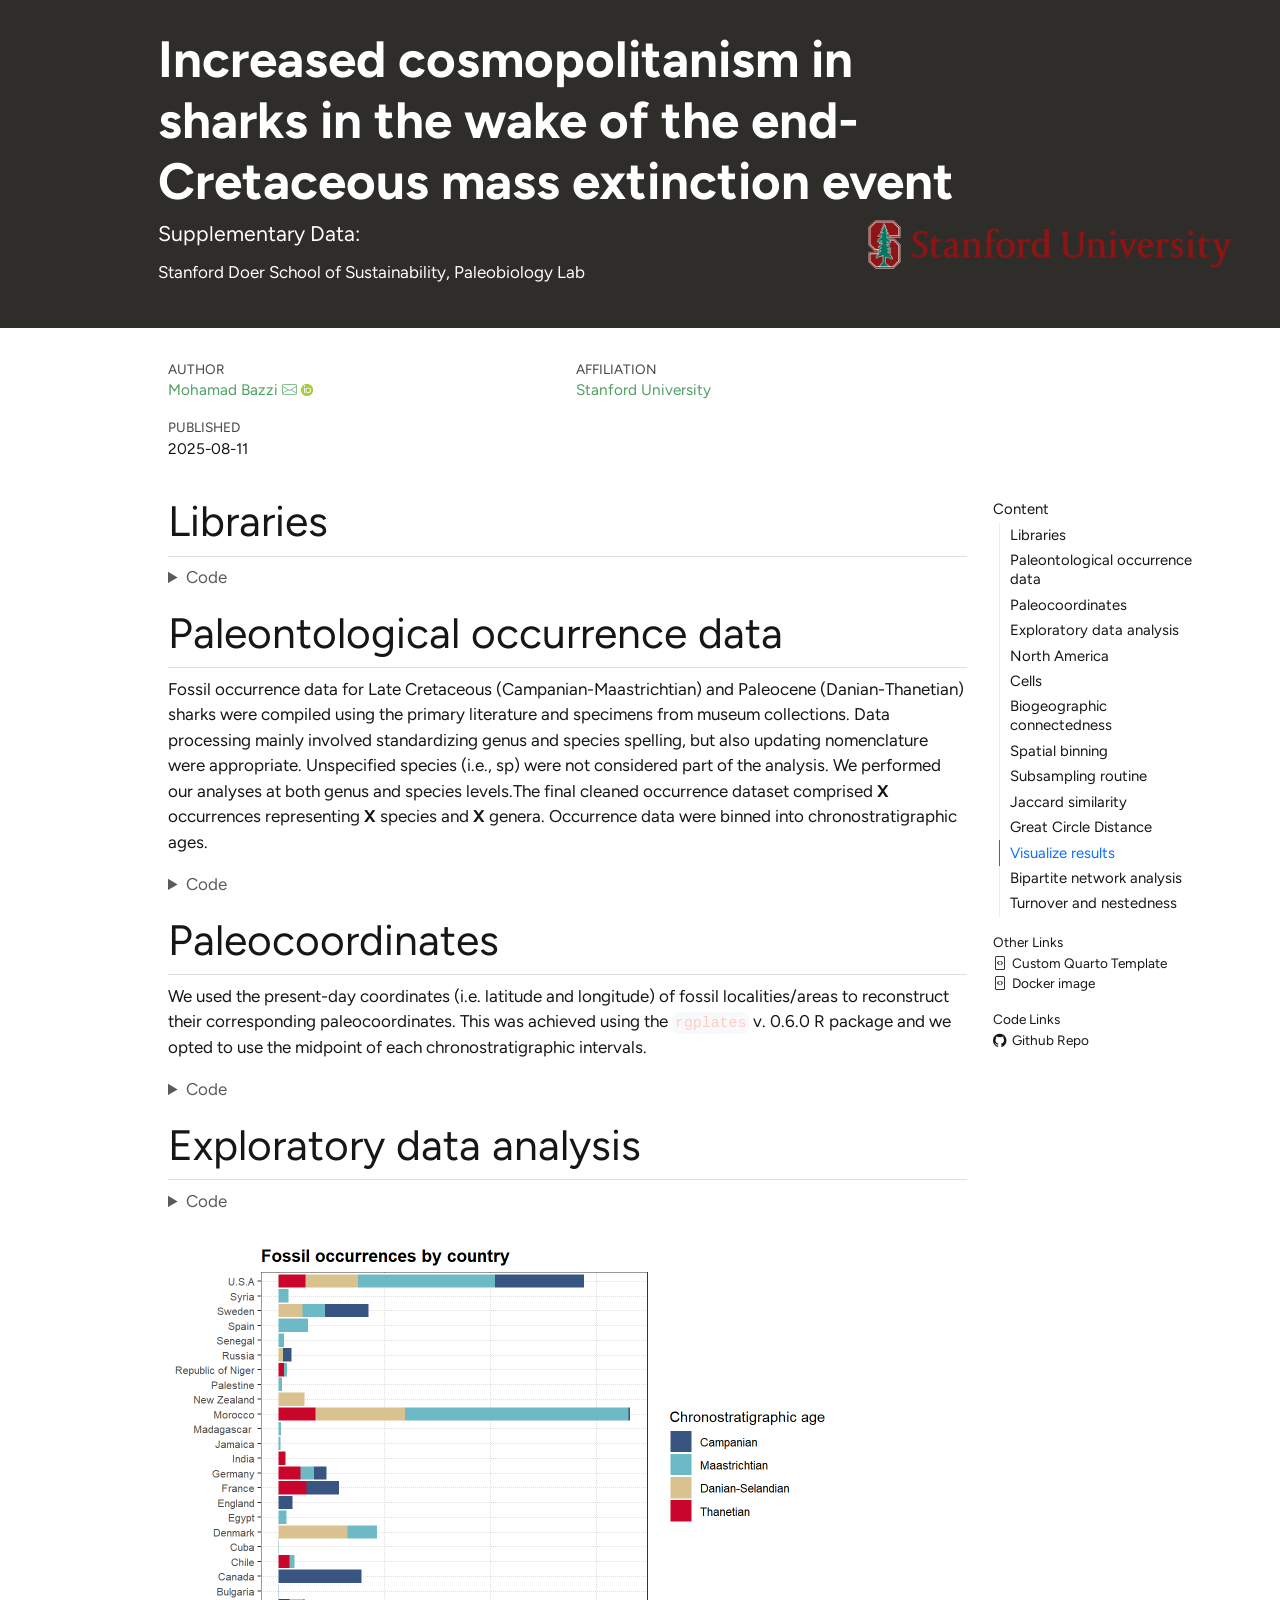
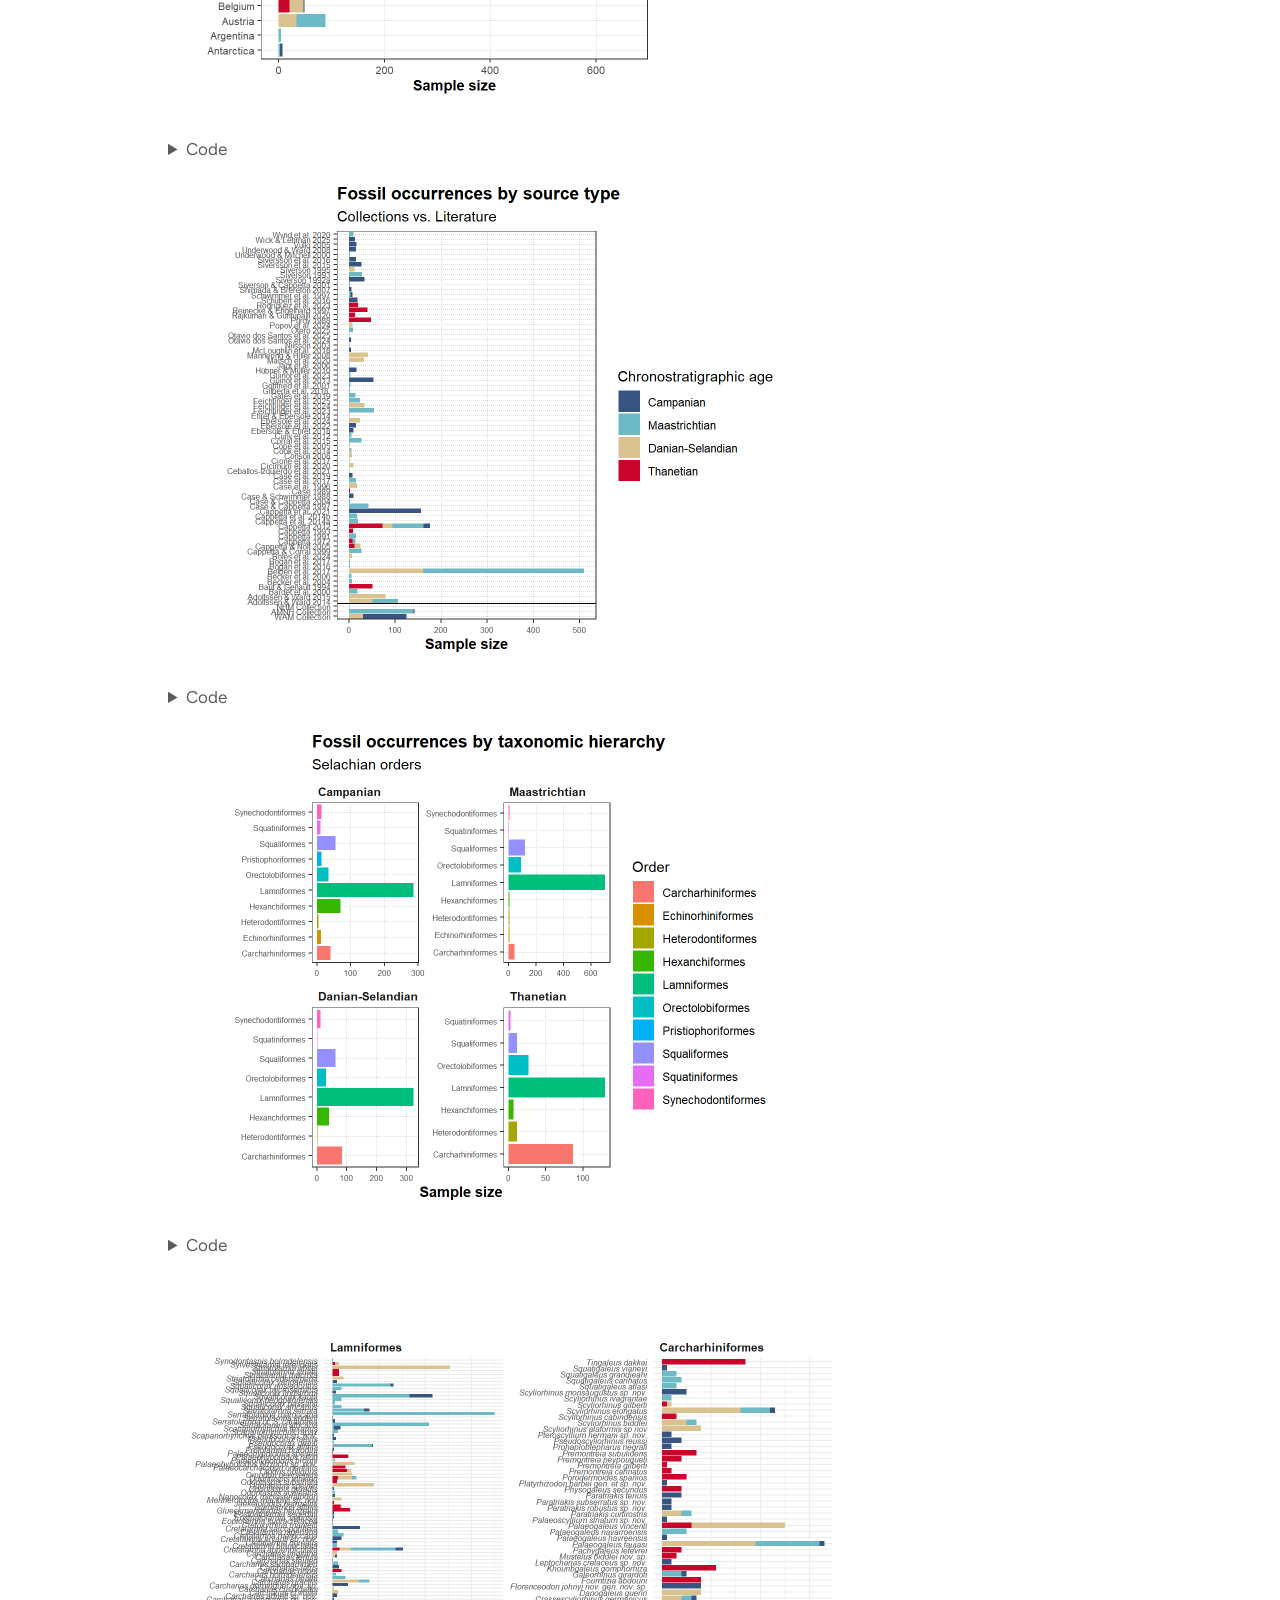
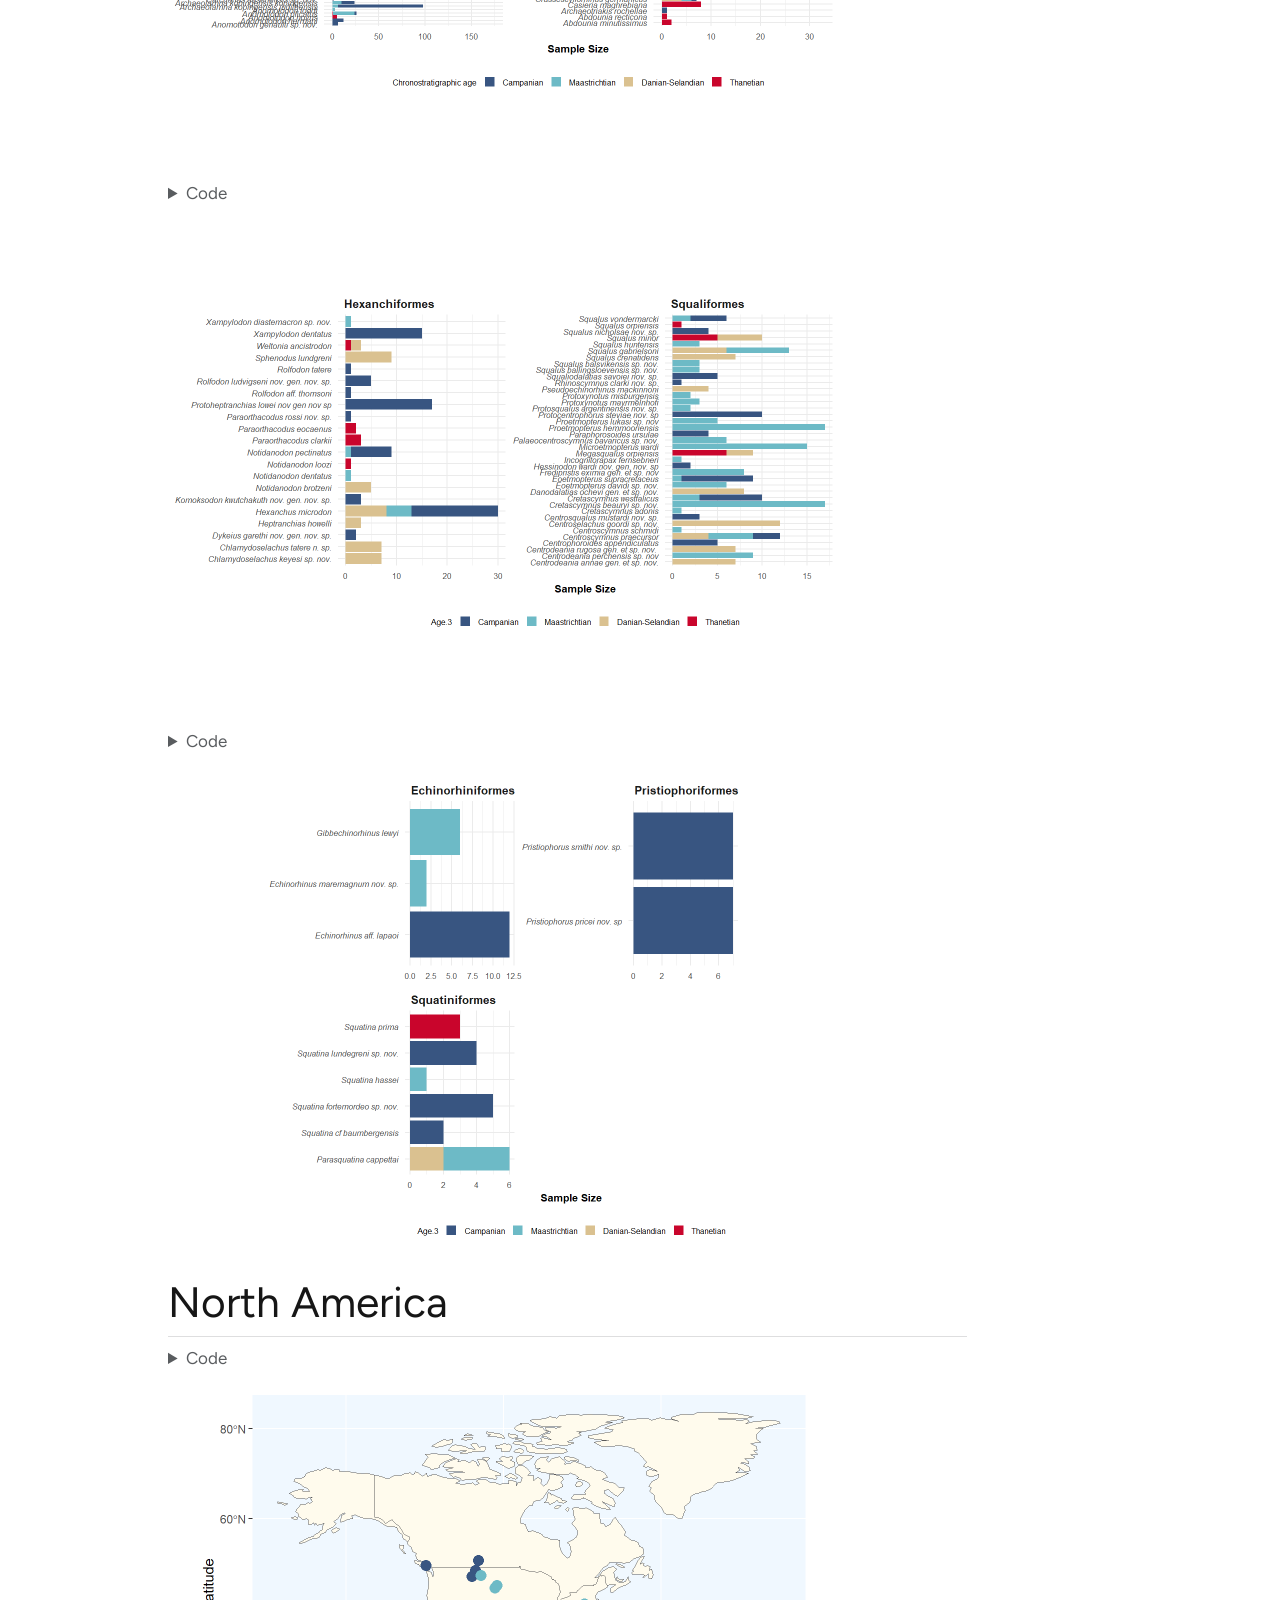
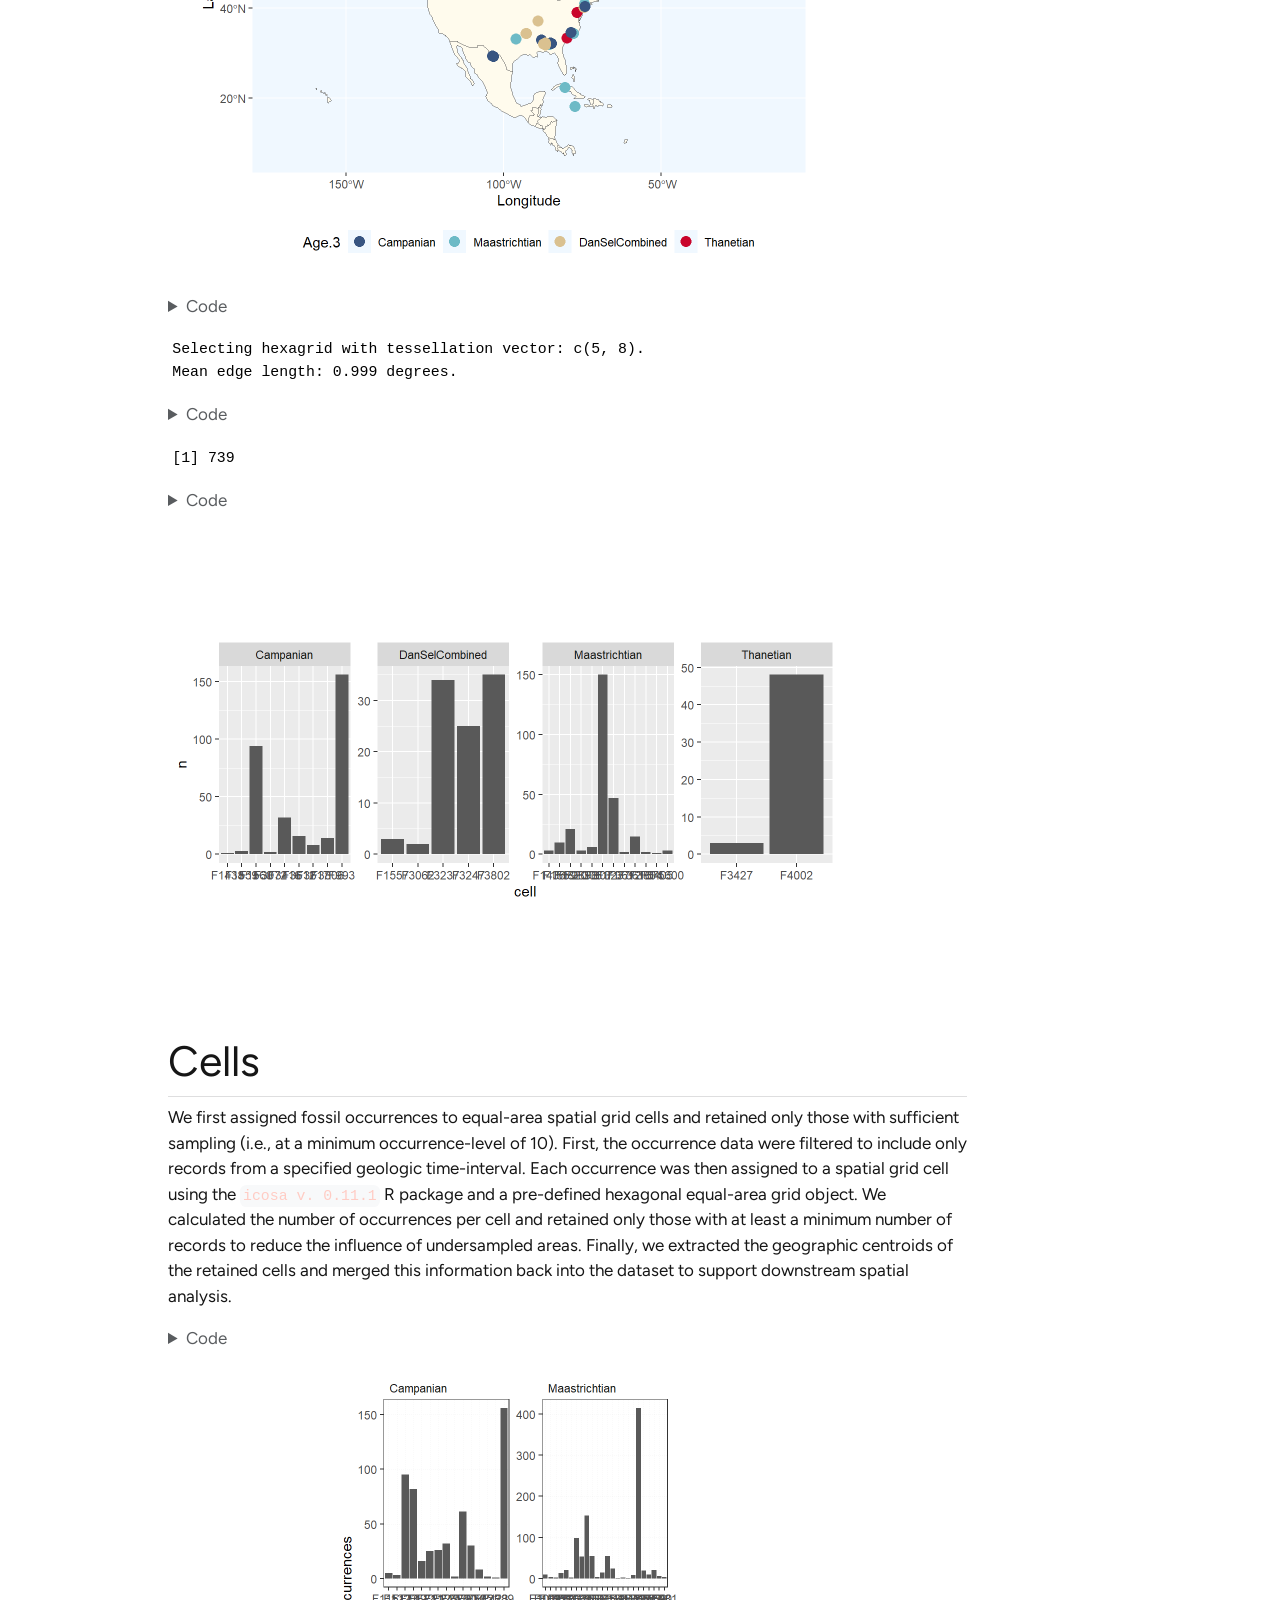
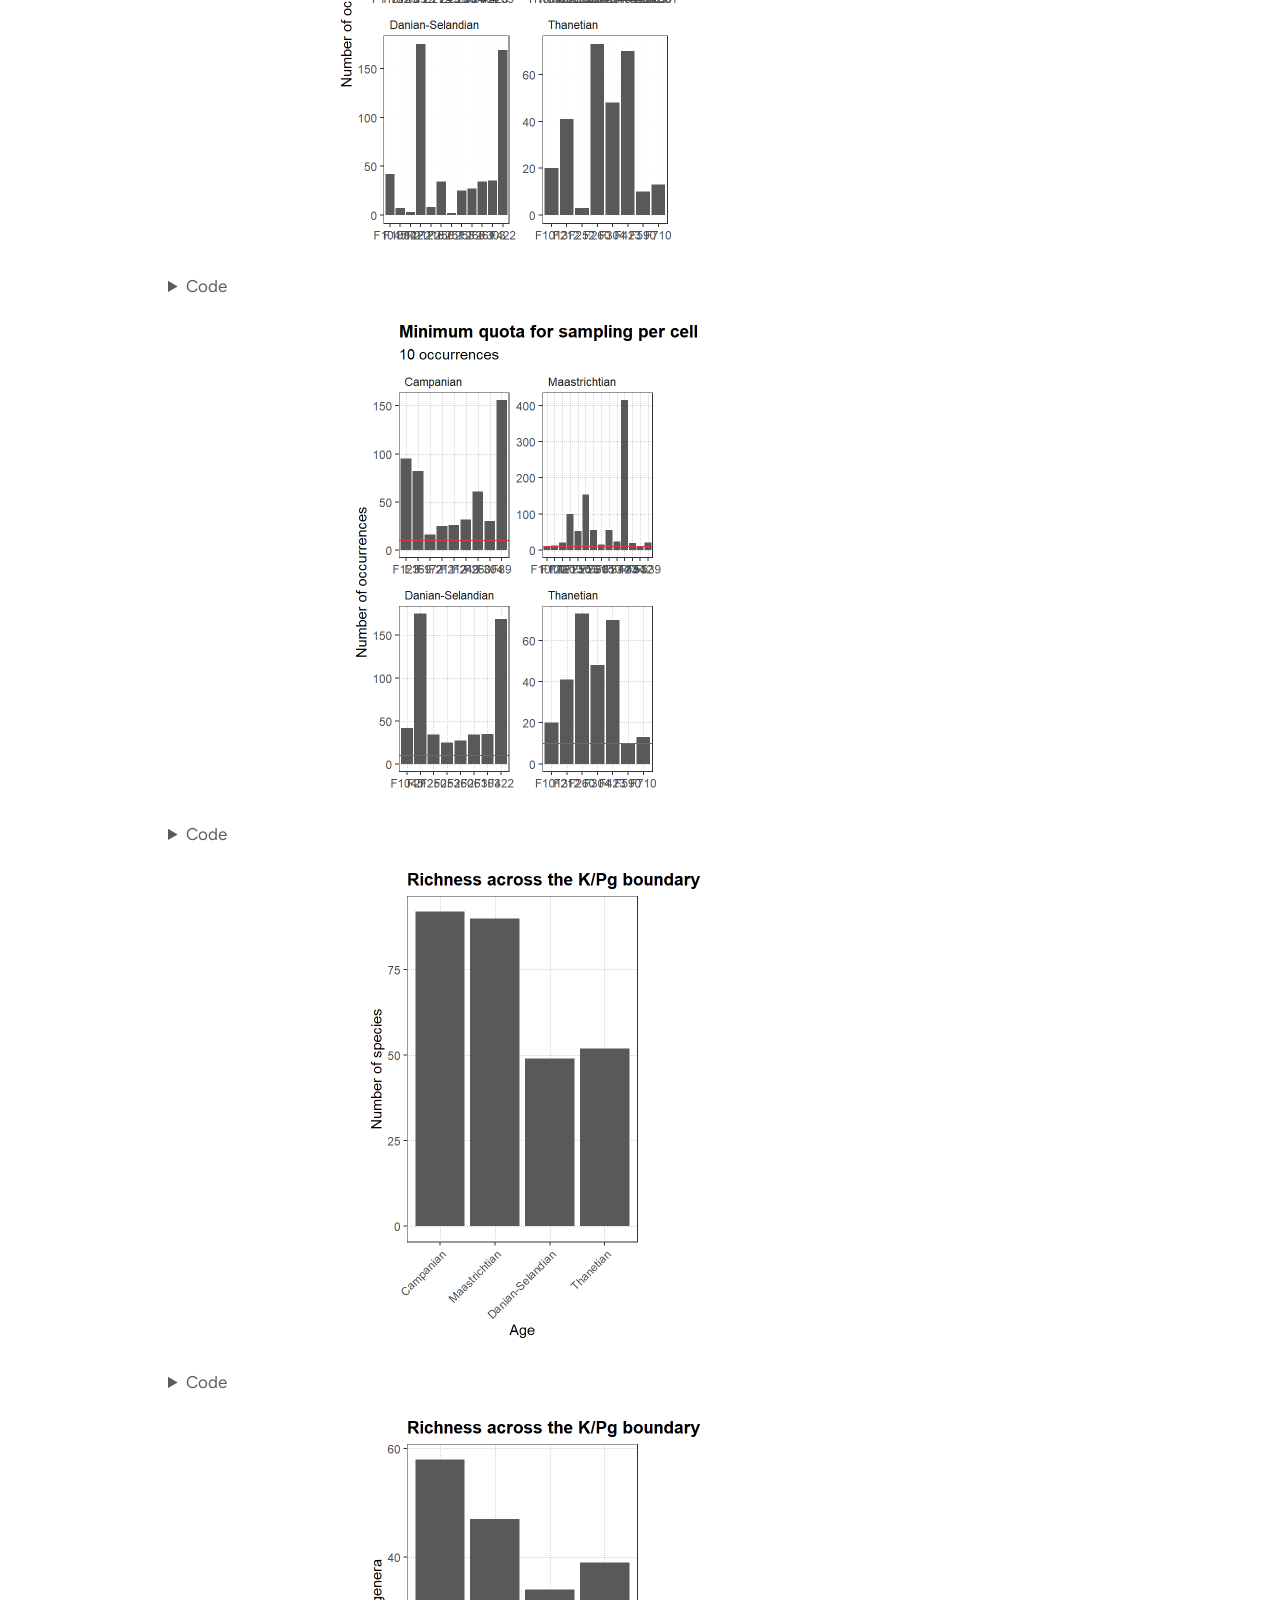
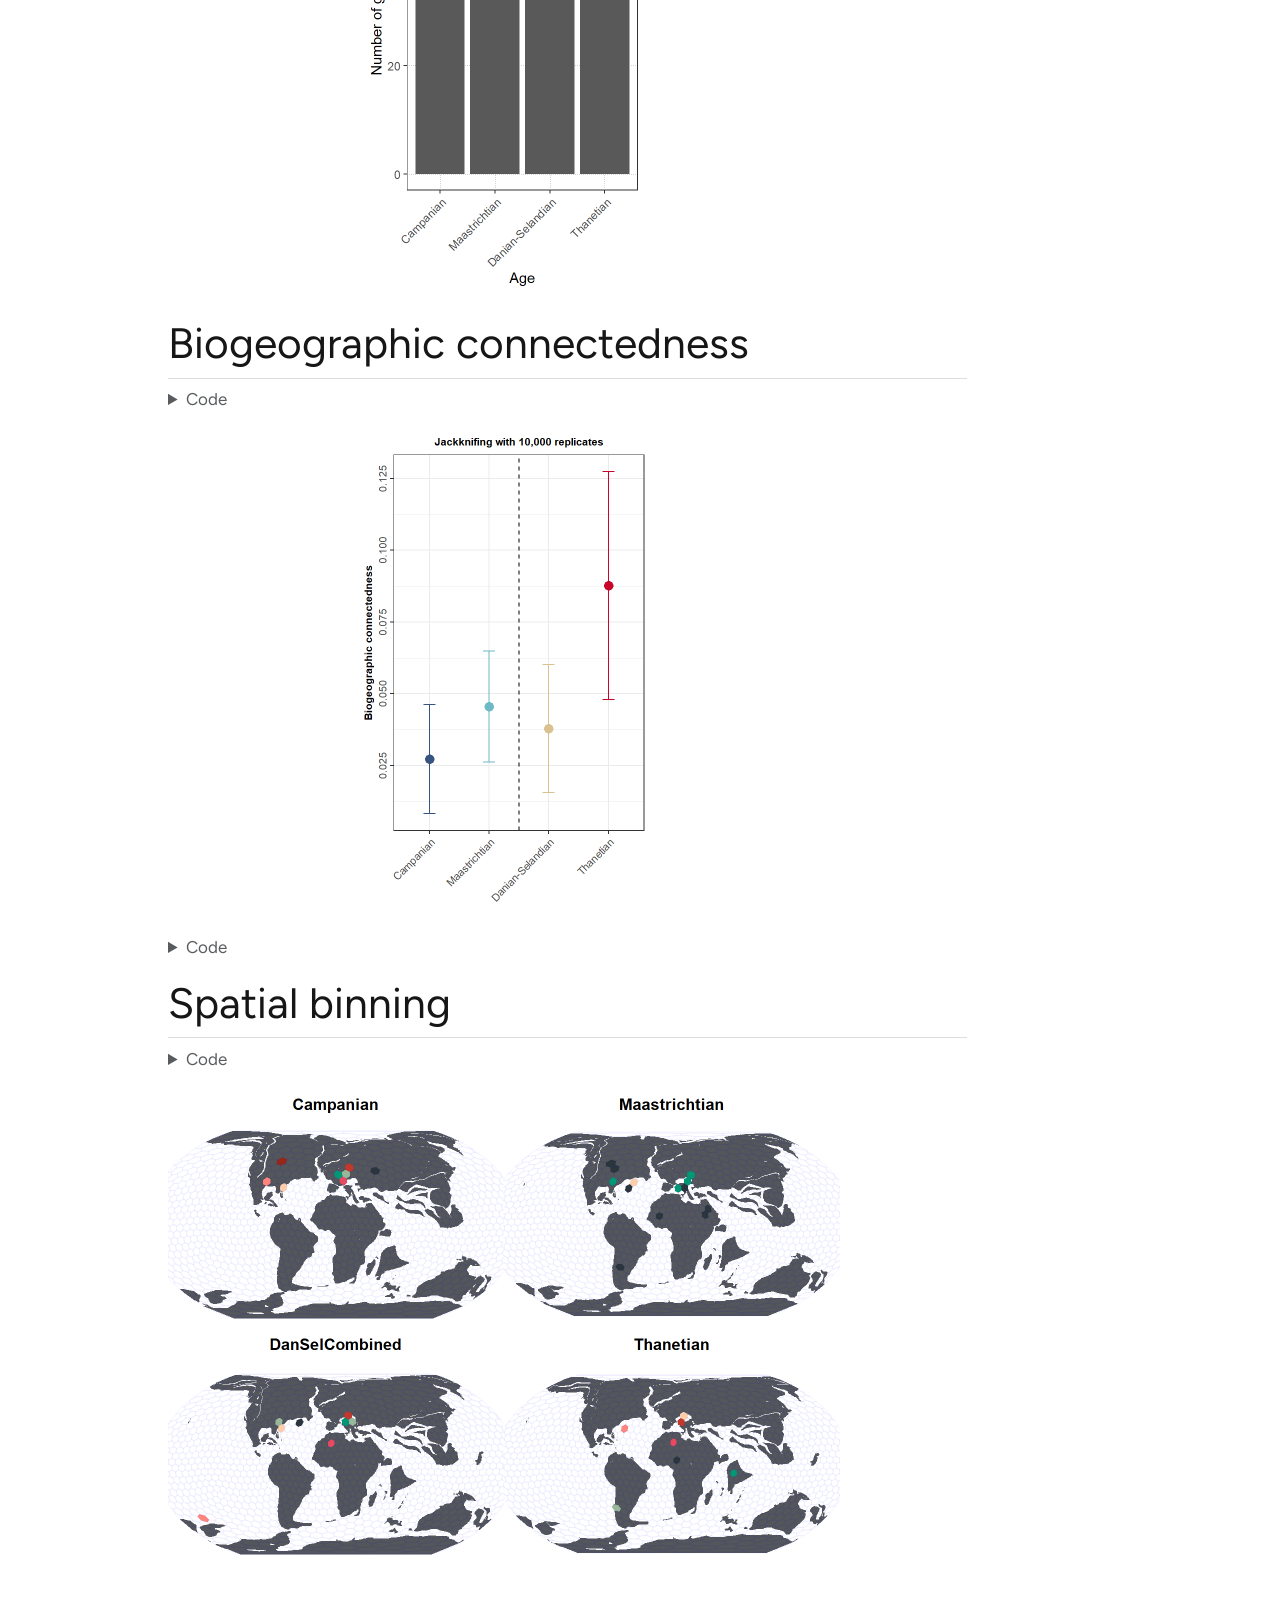
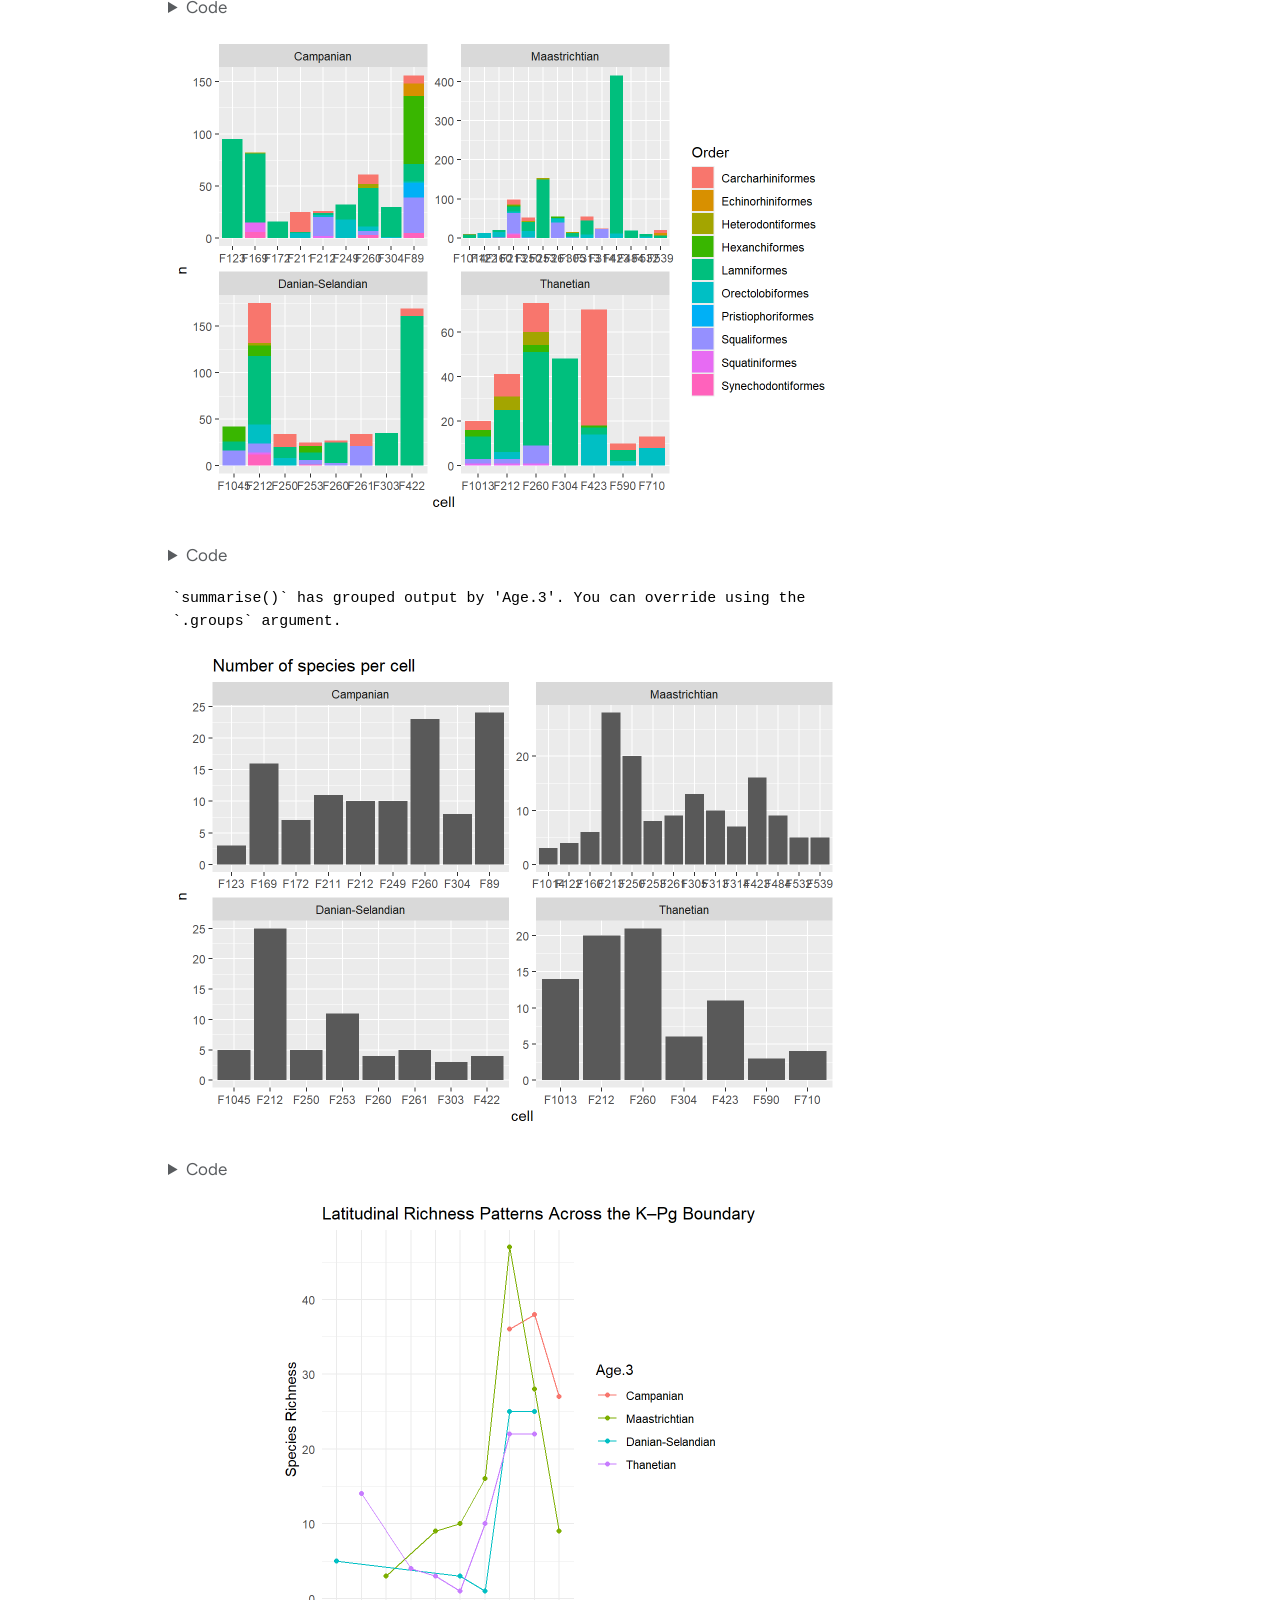
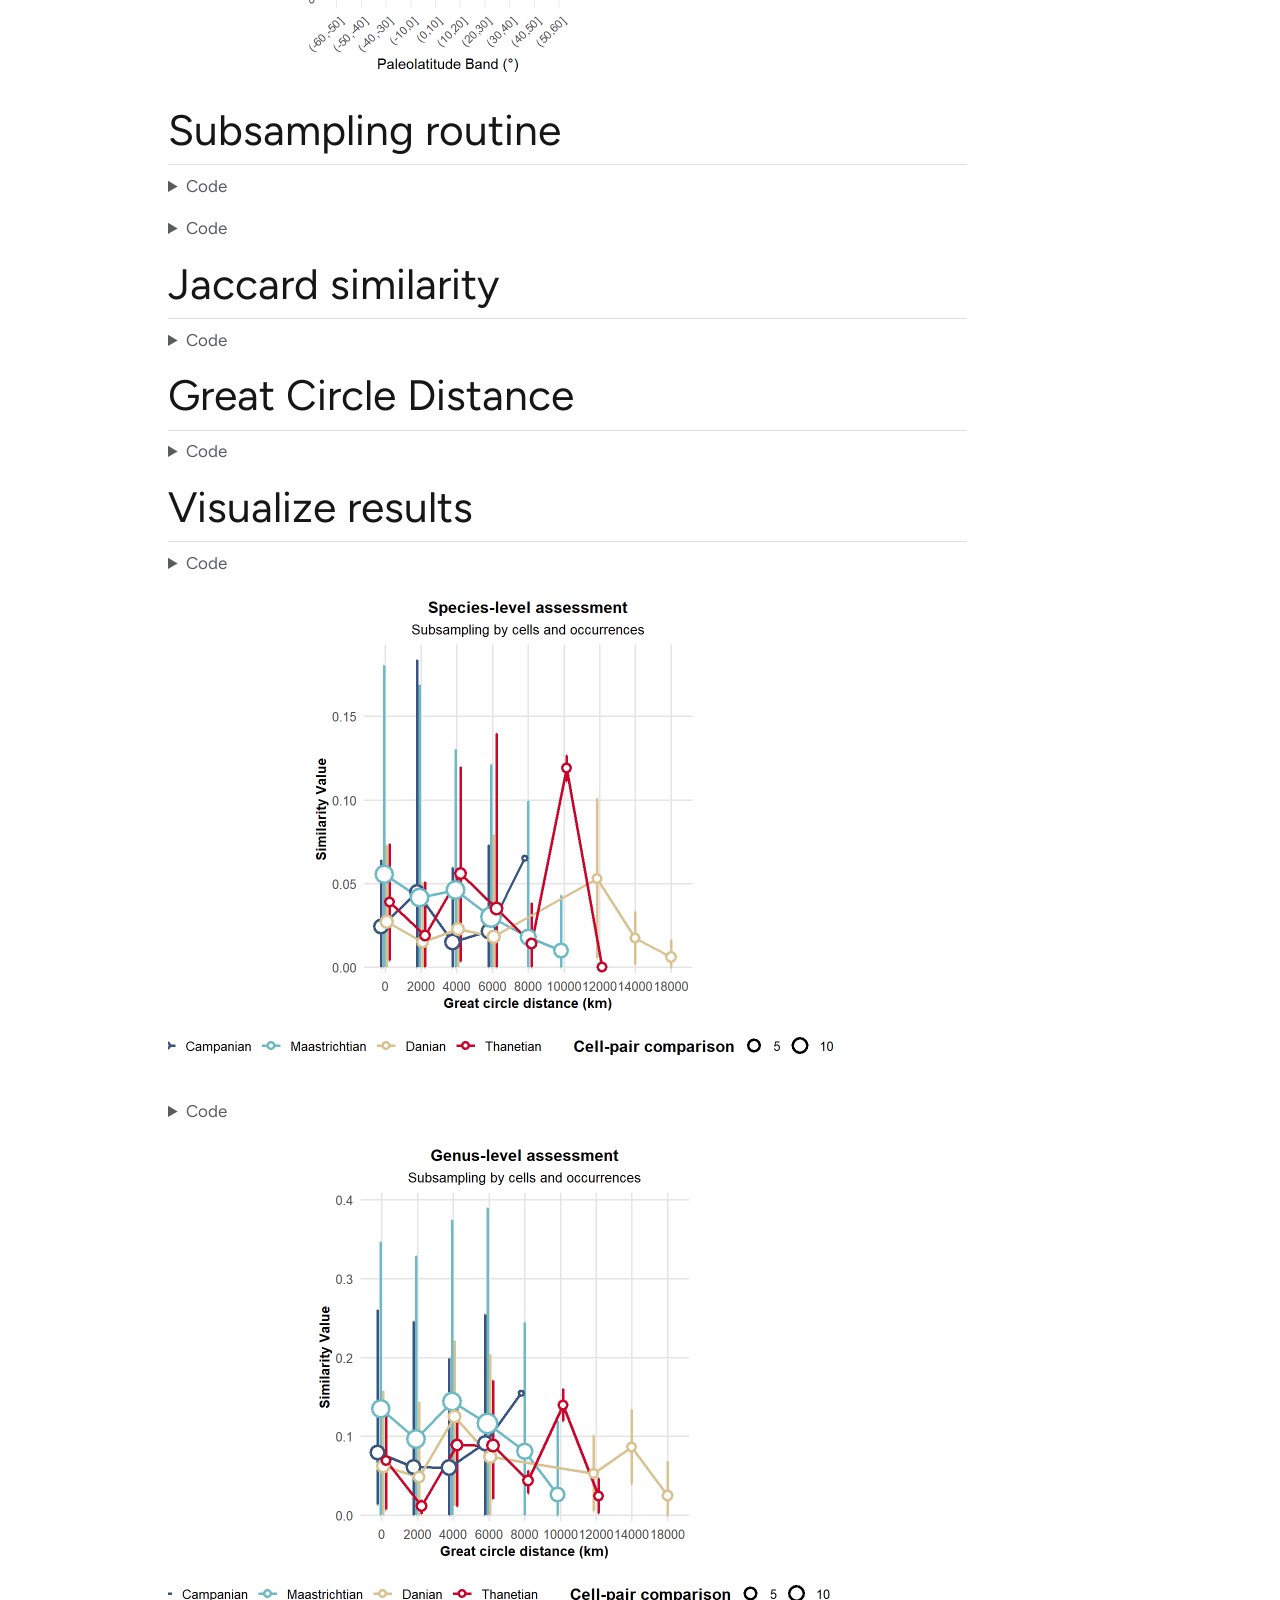
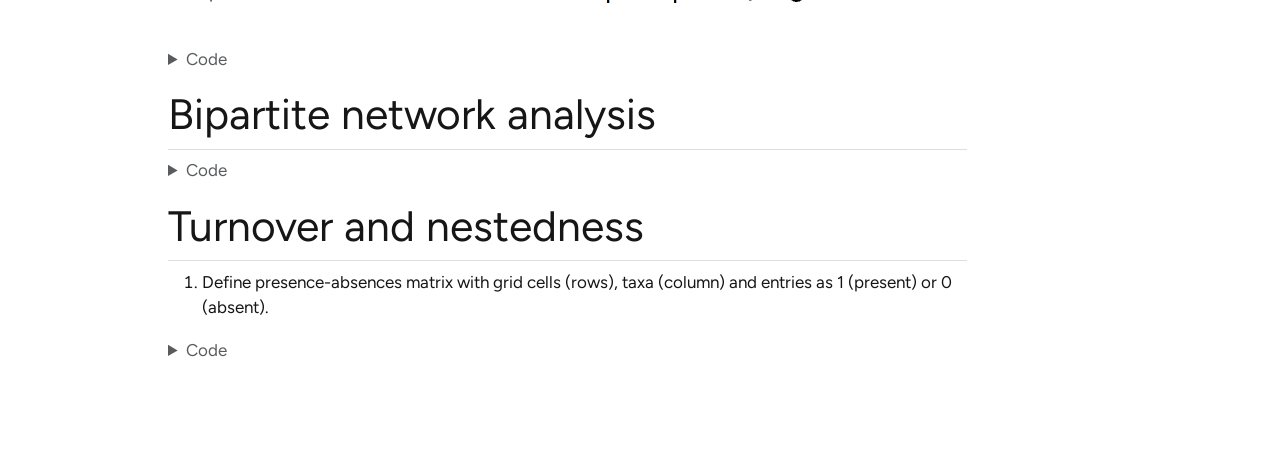
==== commit 66729e1a: "latest update" ====
--- a/index.html
+++ b/index.html
@@ -1,18 +1,13 @@
 <!DOCTYPE html>
 <html xmlns="http://www.w3.org/1999/xhtml" lang="en" xml:lang="en"><head>
-
+<meta http-equiv="Content-Type" content="text/html; charset=UTF-8">
 <meta charset="utf-8">
 <meta name="generator" content="quarto-1.7.32">
-
 <meta name="viewport" content="width=device-width, initial-scale=1.0, user-scalable=yes">
-
 <meta name="author" content="Mohamad Bazzi">
-<meta name="author" content="Mikael Siversson">
-<meta name="author" content="Jood Al Aswad">
-<meta name="author" content="Ashley Nicole Prow-Fleischer">
-<meta name="author" content="Jonathan L. Payne">
-
-<title>Title</title>
+<meta name="dcterms.date" content="2025-08-11">
+<meta name="description" content="Stanford Doer School of Sustainability, Paleobiology Lab">
+<title>Increased cosmopolitanism in sharks in the wake of the end-Cretaceous mass extinction event</title>
 <style>
 code{white-space: pre-wrap;}
 span.smallcaps{font-variant: small-caps;}
@@ -60,7 +55,6 @@
 pre > code.sourceCode > span > a:first-child::before { text-decoration: underline; }
 }
 </style>
-
 
 <script>/*!
  * clipboard.js v2.0.11
@@ -2170,7 +2164,7 @@
 .bi-suitcase2::before { content: "\f902"; }
 .bi-vignette::before { content: "\f903"; }
 </style>
-<link href="data:text/css,%3Aroot%2C%5Bdata%2Dbs%2Dtheme%3Dlight%5D%7B%2D%2Dbs%2Dblue%3A%20%230d6efd%3B%2D%2Dbs%2Dindigo%3A%20%236610f2%3B%2D%2Dbs%2Dpurple%3A%20%236f42c1%3B%2D%2Dbs%2Dpink%3A%20%23d63384%3B%2D%2Dbs%2Dred%3A%20%23dc3545%3B%2D%2Dbs%2Dorange%3A%20%23fd7e14%3B%2D%2Dbs%2Dyellow%3A%20%23ffc107%3B%2D%2Dbs%2Dgreen%3A%20%23198754%3B%2D%2Dbs%2Dteal%3A%20%2320c997%3B%2D%2Dbs%2Dcyan%3A%20%230dcaf0%3B%2D%2Dbs%2Dblack%3A%20%23000%3B%2D%2Dbs%2Dwhite%3A%20%23ffffff%3B%2D%2Dbs%2Dgray%3A%20%236c757d%3B%2D%2Dbs%2Dgray%2Ddark%3A%20%23343a40%3B%2D%2Dbs%2Dgray%2D100%3A%20%23f8f9fa%3B%2D%2Dbs%2Dgray%2D200%3A%20%23e9ecef%3B%2D%2Dbs%2Dgray%2D300%3A%20%23dee2e6%3B%2D%2Dbs%2Dgray%2D400%3A%20%23ced4da%3B%2D%2Dbs%2Dgray%2D500%3A%20%23adb5bd%3B%2D%2Dbs%2Dgray%2D600%3A%20%236c757d%3B%2D%2Dbs%2Dgray%2D700%3A%20%23495057%3B%2D%2Dbs%2Dgray%2D800%3A%20%23343a40%3B%2D%2Dbs%2Dgray%2D900%3A%20%23212529%3B%2D%2Dbs%2Ddefault%3A%20%23dee2e6%3B%2D%2Dbs%2Dprimary%3A%20%230d6efd%3B%2D%2Dbs%2Dsecondary%3A%20%236c757d%3B%2D%2Dbs%2Dsuccess%3A%20%23198754%3B%2D%2Dbs%2Dinfo%3A%20%230dcaf0%3B%2D%2Dbs%2Dwarning%3A%20%23ffc107%3B%2D%2Dbs%2Ddanger%3A%20%23dc3545%3B%2D%2Dbs%2Dlight%3A%20%23f8f9fa%3B%2D%2Dbs%2Ddark%3A%20%23212529%3B%2D%2Dbs%2Ddefault%2Drgb%3A%20222%2C%20226%2C%20230%3B%2D%2Dbs%2Dprimary%2Drgb%3A%2013%2C%20110%2C%20253%3B%2D%2Dbs%2Dsecondary%2Drgb%3A%20108%2C%20117%2C%20125%3B%2D%2Dbs%2Dsuccess%2Drgb%3A%2025%2C%20135%2C%2084%3B%2D%2Dbs%2Dinfo%2Drgb%3A%2013%2C%20202%2C%20240%3B%2D%2Dbs%2Dwarning%2Drgb%3A%20255%2C%20193%2C%207%3B%2D%2Dbs%2Ddanger%2Drgb%3A%20220%2C%2053%2C%2069%3B%2D%2Dbs%2Dlight%2Drgb%3A%20248%2C%20249%2C%20250%3B%2D%2Dbs%2Ddark%2Drgb%3A%2033%2C%2037%2C%2041%3B%2D%2Dbs%2Dprimary%2Dtext%2Demphasis%3A%20rgb%285%2E2%2C%2044%2C%20101%2E2%29%3B%2D%2Dbs%2Dsecondary%2Dtext%2Demphasis%3A%20rgb%2843%2E2%2C%2046%2E8%2C%2050%29%3B%2D%2Dbs%2Dsuccess%2Dtext%2Demphasis%3A%20rgb%2810%2C%2054%2C%2033%2E6%29%3B%2D%2Dbs%2Dinfo%2Dtext%2Demphasis%3A%20rgb%285%2E2%2C%2080%2E8%2C%2096%29%3B%2D%2Dbs%2Dwarning%2Dtext%2Demphasis%3A%20rgb%28102%2C%2077%2E2%2C%202%2E8%29%3B%2D%2Dbs%2Ddanger%2Dtext%2Demphasis%3A%20rgb%2888%2C%2021%2E2%2C%2027%2E6%29%3B%2D%2Dbs%2Dlight%2Dtext%2Demphasis%3A%20%23495057%3B%2D%2Dbs%2Ddark%2Dtext%2Demphasis%3A%20%23495057%3B%2D%2Dbs%2Dprimary%2Dbg%2Dsubtle%3A%20rgb%28206%2E6%2C%20226%2C%20254%2E6%29%3B%2D%2Dbs%2Dsecondary%2Dbg%2Dsubtle%3A%20rgb%28225%2E6%2C%20227%2E4%2C%20229%29%3B%2D%2Dbs%2Dsuccess%2Dbg%2Dsubtle%3A%20rgb%28209%2C%20231%2C%20220%2E8%29%3B%2D%2Dbs%2Dinfo%2Dbg%2Dsubtle%3A%20rgb%28206%2E6%2C%20244%2E4%2C%20252%29%3B%2D%2Dbs%2Dwarning%2Dbg%2Dsubtle%3A%20rgb%28255%2C%20242%2E6%2C%20205%2E4%29%3B%2D%2Dbs%2Ddanger%2Dbg%2Dsubtle%3A%20rgb%28248%2C%20214%2E6%2C%20217%2E8%29%3B%2D%2Dbs%2Dlight%2Dbg%2Dsubtle%3A%20rgb%28251%2E5%2C%20252%2C%20252%2E5%29%3B%2D%2Dbs%2Ddark%2Dbg%2Dsubtle%3A%20%23ced4da%3B%2D%2Dbs%2Dprimary%2Dborder%2Dsubtle%3A%20rgb%28158%2E2%2C%20197%2C%20254%2E2%29%3B%2D%2Dbs%2Dsecondary%2Dborder%2Dsubtle%3A%20rgb%28196%2E2%2C%20199%2E8%2C%20203%29%3B%2D%2Dbs%2Dsuccess%2Dborder%2Dsubtle%3A%20rgb%28163%2C%20207%2C%20186%2E6%29%3B%2D%2Dbs%2Dinfo%2Dborder%2Dsubtle%3A%20rgb%28158%2E2%2C%20233%2E8%2C%20249%29%3B%2D%2Dbs%2Dwarning%2Dborder%2Dsubtle%3A%20rgb%28255%2C%20230%2E2%2C%20155%2E8%29%3B%2D%2Dbs%2Ddanger%2Dborder%2Dsubtle%3A%20rgb%28241%2C%20174%2E2%2C%20180%2E6%29%3B%2D%2Dbs%2Dlight%2Dborder%2Dsubtle%3A%20%23e9ecef%3B%2D%2Dbs%2Ddark%2Dborder%2Dsubtle%3A%20%23adb5bd%3B%2D%2Dbs%2Dwhite%2Drgb%3A%20255%2C%20255%2C%20255%3B%2D%2Dbs%2Dblack%2Drgb%3A%200%2C%200%2C%200%3B%2D%2Dbs%2Dfont%2Dsans%2Dserif%3A%20system%2Dui%2C%20%2Dapple%2Dsystem%2C%20%22Segoe%20UI%22%2C%20Roboto%2C%20%22Helvetica%20Neue%22%2C%20%22Noto%20Sans%22%2C%20%22Liberation%20Sans%22%2C%20Arial%2C%20sans%2Dserif%2C%20%22Apple%20Color%20Emoji%22%2C%20%22Segoe%20UI%20Emoji%22%2C%20%22Segoe%20UI%20Symbol%22%2C%20%22Noto%20Color%20Emoji%22%3B%2D%2Dbs%2Dfont%2Dmonospace%3A%20SFMono%2DRegular%2C%20Menlo%2C%20Monaco%2C%20Consolas%2C%20%22Liberation%20Mono%22%2C%20%22Courier%20New%22%2C%20monospace%3B%2D%2Dbs%2Dgradient%3A%20linear%2Dgradient%28180deg%2C%20rgba%28255%2C%20255%2C%20255%2C%200%2E15%29%2C%20rgba%28255%2C%20255%2C%20255%2C%200%29%29%3B%2D%2Dbs%2Droot%2Dfont%2Dsize%3A%2017px%3B%2D%2Dbs%2Dbody%2Dfont%2Dfamily%3A%20system%2Dui%2C%20%2Dapple%2Dsystem%2C%20%22Segoe%20UI%22%2C%20Roboto%2C%20%22Helvetica%20Neue%22%2C%20%22Noto%20Sans%22%2C%20%22Liberation%20Sans%22%2C%20Arial%2C%20sans%2Dserif%2C%20%22Apple%20Color%20Emoji%22%2C%20%22Segoe%20UI%20Emoji%22%2C%20%22Segoe%20UI%20Symbol%22%2C%20%22Noto%20Color%20Emoji%22%3B%2D%2Dbs%2Dbody%2Dfont%2Dsize%3A1rem%3B%2D%2Dbs%2Dbody%2Dfont%2Dweight%3A%20400%3B%2D%2Dbs%2Dbody%2Dline%2Dheight%3A%201%2E5%3B%2D%2Dbs%2Dbody%2Dcolor%3A%20%23212529%3B%2D%2Dbs%2Dbody%2Dcolor%2Drgb%3A%2033%2C%2037%2C%2041%3B%2D%2Dbs%2Dbody%2Dbg%3A%20%23ffffff%3B%2D%2Dbs%2Dbody%2Dbg%2Drgb%3A%20255%2C%20255%2C%20255%3B%2D%2Dbs%2Demphasis%2Dcolor%3A%20%23000%3B%2D%2Dbs%2Demphasis%2Dcolor%2Drgb%3A%200%2C%200%2C%200%3B%2D%2Dbs%2Dsecondary%2Dcolor%3A%20rgba%2833%2C%2037%2C%2041%2C%200%2E75%29%3B%2D%2Dbs%2Dsecondary%2Dcolor%2Drgb%3A%2033%2C%2037%2C%2041%3B%2D%2Dbs%2Dsecondary%2Dbg%3A%20%23e9ecef%3B%2D%2Dbs%2Dsecondary%2Dbg%2Drgb%3A%20233%2C%20236%2C%20239%3B%2D%2Dbs%2Dtertiary%2Dcolor%3A%20rgba%2833%2C%2037%2C%2041%2C%200%2E5%29%3B%2D%2Dbs%2Dtertiary%2Dcolor%2Drgb%3A%2033%2C%2037%2C%2041%3B%2D%2Dbs%2Dtertiary%2Dbg%3A%20%23f8f9fa%3B%2D%2Dbs%2Dtertiary%2Dbg%2Drgb%3A%20248%2C%20249%2C%20250%3B%2D%2Dbs%2Dheading%2Dcolor%3A%20inherit%3B%2D%2Dbs%2Dlink%2Dcolor%3A%20%230d6efd%3B%2D%2Dbs%2Dlink%2Dcolor%2Drgb%3A%2013%2C%20110%2C%20253%3B%2D%2Dbs%2Dlink%2Ddecoration%3A%20underline%3B%2D%2Dbs%2Dlink%2Dhover%2Dcolor%3A%20rgb%2810%2E4%2C%2088%2C%20202%2E4%29%3B%2D%2Dbs%2Dlink%2Dhover%2Dcolor%2Drgb%3A%2010%2C%2088%2C%20202%3B%2D%2Dbs%2Dcode%2Dcolor%3A%20%237d12ba%3B%2D%2Dbs%2Dhighlight%2Dbg%3A%20rgb%28255%2C%20242%2E6%2C%20205%2E4%29%3B%2D%2Dbs%2Dborder%2Dwidth%3A%201px%3B%2D%2Dbs%2Dborder%2Dstyle%3A%20solid%3B%2D%2Dbs%2Dborder%2Dcolor%3A%20rgb%28221%2E7%2C%20222%2E3%2C%20222%2E9%29%3B%2D%2Dbs%2Dborder%2Dcolor%2Dtranslucent%3A%20rgba%280%2C%200%2C%200%2C%200%2E175%29%3B%2D%2Dbs%2Dborder%2Dradius%3A%200%2E375rem%3B%2D%2Dbs%2Dborder%2Dradius%2Dsm%3A%200%2E25rem%3B%2D%2Dbs%2Dborder%2Dradius%2Dlg%3A%200%2E5rem%3B%2D%2Dbs%2Dborder%2Dradius%2Dxl%3A%201rem%3B%2D%2Dbs%2Dborder%2Dradius%2Dxxl%3A%202rem%3B%2D%2Dbs%2Dborder%2Dradius%2D2xl%3A%20var%28%2D%2Dbs%2Dborder%2Dradius%2Dxxl%29%3B%2D%2Dbs%2Dborder%2Dradius%2Dpill%3A%2050rem%3B%2D%2Dbs%2Dbox%2Dshadow%3A%200%200%2E5rem%201rem%20rgba%280%2C%200%2C%200%2C%200%2E15%29%3B%2D%2Dbs%2Dbox%2Dshadow%2Dsm%3A%200%200%2E125rem%200%2E25rem%20rgba%280%2C%200%2C%200%2C%200%2E075%29%3B%2D%2Dbs%2Dbox%2Dshadow%2Dlg%3A%200%201rem%203rem%20rgba%280%2C%200%2C%200%2C%200%2E175%29%3B%2D%2Dbs%2Dbox%2Dshadow%2Dinset%3A%20inset%200%201px%202px%20rgba%280%2C%200%2C%200%2C%200%2E075%29%3B%2D%2Dbs%2Dfocus%2Dring%2Dwidth%3A%200%2E25rem%3B%2D%2Dbs%2Dfocus%2Dring%2Dopacity%3A%200%2E25%3B%2D%2Dbs%2Dfocus%2Dring%2Dcolor%3A%20rgba%2813%2C%20110%2C%20253%2C%200%2E25%29%3B%2D%2Dbs%2Dform%2Dvalid%2Dcolor%3A%20%23198754%3B%2D%2Dbs%2Dform%2Dvalid%2Dborder%2Dcolor%3A%20%23198754%3B%2D%2Dbs%2Dform%2Dinvalid%2Dcolor%3A%20%23dc3545%3B%2D%2Dbs%2Dform%2Dinvalid%2Dborder%2Dcolor%3A%20%23dc3545%7D%5Bdata%2Dbs%2Dtheme%3Ddark%5D%7Bcolor%2Dscheme%3Adark%3B%2D%2Dbs%2Dbody%2Dcolor%3A%20%23dee2e6%3B%2D%2Dbs%2Dbody%2Dcolor%2Drgb%3A%20222%2C%20226%2C%20230%3B%2D%2Dbs%2Dbody%2Dbg%3A%20%23212529%3B%2D%2Dbs%2Dbody%2Dbg%2Drgb%3A%2033%2C%2037%2C%2041%3B%2D%2Dbs%2Demphasis%2Dcolor%3A%20%23ffffff%3B%2D%2Dbs%2Demphasis%2Dcolor%2Drgb%3A%20255%2C%20255%2C%20255%3B%2D%2Dbs%2Dsecondary%2Dcolor%3A%20rgba%28222%2C%20226%2C%20230%2C%200%2E75%29%3B%2D%2Dbs%2Dsecondary%2Dcolor%2Drgb%3A%20222%2C%20226%2C%20230%3B%2D%2Dbs%2Dsecondary%2Dbg%3A%20%23343a40%3B%2D%2Dbs%2Dsecondary%2Dbg%2Drgb%3A%2052%2C%2058%2C%2064%3B%2D%2Dbs%2Dtertiary%2Dcolor%3A%20rgba%28222%2C%20226%2C%20230%2C%200%2E5%29%3B%2D%2Dbs%2Dtertiary%2Dcolor%2Drgb%3A%20222%2C%20226%2C%20230%3B%2D%2Dbs%2Dtertiary%2Dbg%3A%20rgb%2842%2E5%2C%2047%2E5%2C%2052%2E5%29%3B%2D%2Dbs%2Dtertiary%2Dbg%2Drgb%3A%2043%2C%2048%2C%2053%3B%2D%2Dbs%2Dprimary%2Dtext%2Demphasis%3A%20rgb%28109%2E8%2C%20168%2C%20253%2E8%29%3B%2D%2Dbs%2Dsecondary%2Dtext%2Demphasis%3A%20rgb%28166%2E8%2C%20172%2E2%2C%20177%29%3B%2D%2Dbs%2Dsuccess%2Dtext%2Demphasis%3A%20rgb%28117%2C%20183%2C%20152%2E4%29%3B%2D%2Dbs%2Dinfo%2Dtext%2Demphasis%3A%20rgb%28109%2E8%2C%20223%2E2%2C%20246%29%3B%2D%2Dbs%2Dwarning%2Dtext%2Demphasis%3A%20rgb%28255%2C%20217%2E8%2C%20106%2E2%29%3B%2D%2Dbs%2Ddanger%2Dtext%2Demphasis%3A%20rgb%28234%2C%20133%2E8%2C%20143%2E4%29%3B%2D%2Dbs%2Dlight%2Dtext%2Demphasis%3A%20%23f8f9fa%3B%2D%2Dbs%2Ddark%2Dtext%2Demphasis%3A%20%23dee2e6%3B%2D%2Dbs%2Dprimary%2Dbg%2Dsubtle%3A%20rgb%282%2E6%2C%2022%2C%2050%2E6%29%3B%2D%2Dbs%2Dsecondary%2Dbg%2Dsubtle%3A%20rgb%2821%2E6%2C%2023%2E4%2C%2025%29%3B%2D%2Dbs%2Dsuccess%2Dbg%2Dsubtle%3A%20rgb%285%2C%2027%2C%2016%2E8%29%3B%2D%2Dbs%2Dinfo%2Dbg%2Dsubtle%3A%20rgb%282%2E6%2C%2040%2E4%2C%2048%29%3B%2D%2Dbs%2Dwarning%2Dbg%2Dsubtle%3A%20rgb%2851%2C%2038%2E6%2C%201%2E4%29%3B%2D%2Dbs%2Ddanger%2Dbg%2Dsubtle%3A%20rgb%2844%2C%2010%2E6%2C%2013%2E8%29%3B%2D%2Dbs%2Dlight%2Dbg%2Dsubtle%3A%20%23343a40%3B%2D%2Dbs%2Ddark%2Dbg%2Dsubtle%3A%20%231a1d20%3B%2D%2Dbs%2Dprimary%2Dborder%2Dsubtle%3A%20rgb%287%2E8%2C%2066%2C%20151%2E8%29%3B%2D%2Dbs%2Dsecondary%2Dborder%2Dsubtle%3A%20rgb%2864%2E8%2C%2070%2E2%2C%2075%29%3B%2D%2Dbs%2Dsuccess%2Dborder%2Dsubtle%3A%20rgb%2815%2C%2081%2C%2050%2E4%29%3B%2D%2Dbs%2Dinfo%2Dborder%2Dsubtle%3A%20rgb%287%2E8%2C%20121%2E2%2C%20144%29%3B%2D%2Dbs%2Dwarning%2Dborder%2Dsubtle%3A%20rgb%28153%2C%20115%2E8%2C%204%2E2%29%3B%2D%2Dbs%2Ddanger%2Dborder%2Dsubtle%3A%20rgb%28132%2C%2031%2E8%2C%2041%2E4%29%3B%2D%2Dbs%2Dlight%2Dborder%2Dsubtle%3A%20%23495057%3B%2D%2Dbs%2Ddark%2Dborder%2Dsubtle%3A%20%23343a40%3B%2D%2Dbs%2Dheading%2Dcolor%3A%20inherit%3B%2D%2Dbs%2Dlink%2Dcolor%3A%20rgb%28109%2E8%2C%20168%2C%20253%2E8%29%3B%2D%2Dbs%2Dlink%2Dhover%2Dcolor%3A%20rgb%28138%2E84%2C%20185%2E4%2C%20254%2E04%29%3B%2D%2Dbs%2Dlink%2Dcolor%2Drgb%3A%20110%2C%20168%2C%20254%3B%2D%2Dbs%2Dlink%2Dhover%2Dcolor%2Drgb%3A%20139%2C%20185%2C%20254%3B%2D%2Dbs%2Dcode%2Dcolor%3A%20white%3B%2D%2Dbs%2Dborder%2Dcolor%3A%20%23495057%3B%2D%2Dbs%2Dborder%2Dcolor%2Dtranslucent%3A%20rgba%28255%2C%20255%2C%20255%2C%200%2E15%29%3B%2D%2Dbs%2Dform%2Dvalid%2Dcolor%3A%20rgb%28117%2C%20183%2C%20152%2E4%29%3B%2D%2Dbs%2Dform%2Dvalid%2Dborder%2Dcolor%3A%20rgb%28117%2C%20183%2C%20152%2E4%29%3B%2D%2Dbs%2Dform%2Dinvalid%2Dcolor%3A%20rgb%28234%2C%20133%2E8%2C%20143%2E4%29%3B%2D%2Dbs%2Dform%2Dinvalid%2Dborder%2Dcolor%3A%20rgb%28234%2C%20133%2E8%2C%20143%2E4%29%7D%2A%2C%2A%3A%3Abefore%2C%2A%3A%3Aafter%7Bbox%2Dsizing%3Aborder%2Dbox%7D%3Aroot%7Bfont%2Dsize%3Avar%28%2D%2Dbs%2Droot%2Dfont%2Dsize%29%7Dbody%7Bmargin%3A0%3Bfont%2Dfamily%3Avar%28%2D%2Dbs%2Dbody%2Dfont%2Dfamily%29%3Bfont%2Dsize%3Avar%28%2D%2Dbs%2Dbody%2Dfont%2Dsize%29%3Bfont%2Dweight%3Avar%28%2D%2Dbs%2Dbody%2Dfont%2Dweight%29%3Bline%2Dheight%3Avar%28%2D%2Dbs%2Dbody%2Dline%2Dheight%29%3Bcolor%3Avar%28%2D%2Dbs%2Dbody%2Dcolor%29%3Btext%2Dalign%3Avar%28%2D%2Dbs%2Dbody%2Dtext%2Dalign%29%3Bbackground%2Dcolor%3Avar%28%2D%2Dbs%2Dbody%2Dbg%29%3B%2Dwebkit%2Dtext%2Dsize%2Dadjust%3A100%25%3B%2Dwebkit%2Dtap%2Dhighlight%2Dcolor%3Argba%280%2C0%2C0%2C0%29%7Dhr%7Bmargin%3A1rem%200%3Bcolor%3Ainherit%3Bborder%3A0%3Bborder%2Dtop%3A1px%20solid%3Bopacity%3A%2E25%7Dh6%2C%2Eh6%2Ch5%2C%2Eh5%2Ch4%2C%2Eh4%2Ch3%2C%2Eh3%2Ch2%2C%2Eh2%2Ch1%2C%2Eh1%7Bmargin%2Dtop%3A0%3Bmargin%2Dbottom%3A%2E5rem%3Bfont%2Dweight%3A500%3Bline%2Dheight%3A1%2E2%3Bcolor%3Avar%28%2D%2Dbs%2Dheading%2Dcolor%29%7Dh1%2C%2Eh1%7Bfont%2Dsize%3Acalc%281%2E325rem%20%2B%200%2E9vw%29%7D%40media%28min%2Dwidth%3A%201200px%29%7Bh1%2C%2Eh1%7Bfont%2Dsize%3A2rem%7D%7Dh2%2C%2Eh2%7Bfont%2Dsize%3Acalc%281%2E29rem%20%2B%200%2E48vw%29%7D%40media%28min%2Dwidth%3A%201200px%29%7Bh2%2C%2Eh2%7Bfont%2Dsize%3A1%2E65rem%7D%7Dh3%2C%2Eh3%7Bfont%2Dsize%3Acalc%281%2E27rem%20%2B%200%2E24vw%29%7D%40media%28min%2Dwidth%3A%201200px%29%7Bh3%2C%2Eh3%7Bfont%2Dsize%3A1%2E45rem%7D%7Dh4%2C%2Eh4%7Bfont%2Dsize%3A1%2E25rem%7Dh5%2C%2Eh5%7Bfont%2Dsize%3A1%2E1rem%7Dh6%2C%2Eh6%7Bfont%2Dsize%3A1rem%7Dp%7Bmargin%2Dtop%3A0%3Bmargin%2Dbottom%3A1rem%7Dabbr%5Btitle%5D%7Btext%2Ddecoration%3Aunderline%20dotted%3B%2Dwebkit%2Dtext%2Ddecoration%3Aunderline%20dotted%3B%2Dmoz%2Dtext%2Ddecoration%3Aunderline%20dotted%3B%2Dms%2Dtext%2Ddecoration%3Aunderline%20dotted%3B%2Do%2Dtext%2Ddecoration%3Aunderline%20dotted%3Bcursor%3Ahelp%3Btext%2Ddecoration%2Dskip%2Dink%3Anone%7Daddress%7Bmargin%2Dbottom%3A1rem%3Bfont%2Dstyle%3Anormal%3Bline%2Dheight%3Ainherit%7Dol%2Cul%7Bpadding%2Dleft%3A2rem%7Dol%2Cul%2Cdl%7Bmargin%2Dtop%3A0%3Bmargin%2Dbottom%3A1rem%7Dol%20ol%2Cul%20ul%2Col%20ul%2Cul%20ol%7Bmargin%2Dbottom%3A0%7Ddt%7Bfont%2Dweight%3A700%7Ddd%7Bmargin%2Dbottom%3A%2E5rem%3Bmargin%2Dleft%3A0%7Dblockquote%7Bmargin%3A0%200%201rem%3Bpadding%3A%2E625rem%201%2E25rem%3Bborder%2Dleft%3A%2E25rem%20solid%20%23e9ecef%7Dblockquote%20p%3Alast%2Dchild%2Cblockquote%20ul%3Alast%2Dchild%2Cblockquote%20ol%3Alast%2Dchild%7Bmargin%2Dbottom%3A0%7Db%2Cstrong%7Bfont%2Dweight%3Abolder%7Dsmall%2C%2Esmall%7Bfont%2Dsize%3A0%2E875em%7Dmark%2C%2Emark%7Bpadding%3A%2E1875em%3Bbackground%2Dcolor%3Avar%28%2D%2Dbs%2Dhighlight%2Dbg%29%7Dsub%2Csup%7Bposition%3Arelative%3Bfont%2Dsize%3A0%2E75em%3Bline%2Dheight%3A0%3Bvertical%2Dalign%3Abaseline%7Dsub%7Bbottom%3A%2D0%2E25em%7Dsup%7Btop%3A%2D0%2E5em%7Da%7Bcolor%3Argba%28var%28%2D%2Dbs%2Dlink%2Dcolor%2Drgb%29%2C%20var%28%2D%2Dbs%2Dlink%2Dopacity%2C%201%29%29%3Btext%2Ddecoration%3Aunderline%3B%2Dwebkit%2Dtext%2Ddecoration%3Aunderline%3B%2Dmoz%2Dtext%2Ddecoration%3Aunderline%3B%2Dms%2Dtext%2Ddecoration%3Aunderline%3B%2Do%2Dtext%2Ddecoration%3Aunderline%7Da%3Ahover%7B%2D%2Dbs%2Dlink%2Dcolor%2Drgb%3A%20var%28%2D%2Dbs%2Dlink%2Dhover%2Dcolor%2Drgb%29%7Da%3Anot%28%5Bhref%5D%29%3Anot%28%5Bclass%5D%29%2Ca%3Anot%28%5Bhref%5D%29%3Anot%28%5Bclass%5D%29%3Ahover%7Bcolor%3Ainherit%3Btext%2Ddecoration%3Anone%7Dpre%2Ccode%2Ckbd%2Csamp%7Bfont%2Dfamily%3ASFMono%2DRegular%2CMenlo%2CMonaco%2CConsolas%2C%22Liberation%20Mono%22%2C%22Courier%20New%22%2Cmonospace%3Bfont%2Dsize%3A1em%7Dpre%7Bdisplay%3Ablock%3Bmargin%2Dtop%3A0%3Bmargin%2Dbottom%3A1rem%3Boverflow%3Aauto%3Bfont%2Dsize%3A0%2E875em%3Bcolor%3A%23000%3Bbackground%2Dcolor%3A%23f8f9fa%3Bline%2Dheight%3A1%2E5%3Bpadding%3A%2E5rem%3Bborder%3A1px%20solid%20var%28%2D%2Dbs%2Dborder%2Dcolor%2C%20rgb%28221%2E7%2C%20222%2E3%2C%20222%2E9%29%29%3Bborder%2Dradius%3A%2E375rem%7Dpre%20code%7Bbackground%2Dcolor%3Argba%280%2C0%2C0%2C0%29%3Bfont%2Dsize%3Ainherit%3Bcolor%3Ainherit%3Bword%2Dbreak%3Anormal%7Dcode%7Bfont%2Dsize%3A0%2E875em%3Bcolor%3Avar%28%2D%2Dbs%2Dcode%2Dcolor%29%3Bbackground%2Dcolor%3A%23f8f9fa%3Bborder%2Dradius%3A%2E375rem%3Bpadding%3A%2E125rem%20%2E25rem%3Bword%2Dwrap%3Abreak%2Dword%7Da%3Ecode%7Bcolor%3Ainherit%7Dkbd%7Bpadding%3A%2E4rem%20%2E4rem%3Bfont%2Dsize%3A0%2E875em%3Bcolor%3A%23fff%3Bbackground%2Dcolor%3A%23212529%3Bborder%2Dradius%3A%2E25rem%7Dkbd%20kbd%7Bpadding%3A0%3Bfont%2Dsize%3A1em%7Dfigure%7Bmargin%3A0%200%201rem%7Dimg%2Csvg%7Bvertical%2Dalign%3Amiddle%7Dtable%7Bcaption%2Dside%3Abottom%3Bborder%2Dcollapse%3Acollapse%7Dcaption%7Bpadding%2Dtop%3A%2E5rem%3Bpadding%2Dbottom%3A%2E5rem%3Bcolor%3Argba%2833%2C37%2C41%2C%2E75%29%3Btext%2Dalign%3Aleft%7Dth%7Btext%2Dalign%3Ainherit%3Btext%2Dalign%3A%2Dwebkit%2Dmatch%2Dparent%7Dthead%2Ctbody%2Ctfoot%2Ctr%2Ctd%2Cth%7Bborder%2Dcolor%3Ainherit%3Bborder%2Dstyle%3Asolid%3Bborder%2Dwidth%3A0%7Dlabel%7Bdisplay%3Ainline%2Dblock%7Dbutton%7Bborder%2Dradius%3A0%7Dbutton%3Afocus%3Anot%28%3Afocus%2Dvisible%29%7Boutline%3A0%7Dinput%2Cbutton%2Cselect%2Coptgroup%2Ctextarea%7Bmargin%3A0%3Bfont%2Dfamily%3Ainherit%3Bfont%2Dsize%3Ainherit%3Bline%2Dheight%3Ainherit%7Dbutton%2Cselect%7Btext%2Dtransform%3Anone%7D%5Brole%3Dbutton%5D%7Bcursor%3Apointer%7Dselect%7Bword%2Dwrap%3Anormal%7Dselect%3Adisabled%7Bopacity%3A1%7D%5Blist%5D%3Anot%28%5Btype%3Ddate%5D%29%3Anot%28%5Btype%3Ddatetime%2Dlocal%5D%29%3Anot%28%5Btype%3Dmonth%5D%29%3Anot%28%5Btype%3Dweek%5D%29%3Anot%28%5Btype%3Dtime%5D%29%3A%3A%2Dwebkit%2Dcalendar%2Dpicker%2Dindicator%7Bdisplay%3Anone%20%21important%7Dbutton%2C%5Btype%3Dbutton%5D%2C%5Btype%3Dreset%5D%2C%5Btype%3Dsubmit%5D%7B%2Dwebkit%2Dappearance%3Abutton%7Dbutton%3Anot%28%3Adisabled%29%2C%5Btype%3Dbutton%5D%3Anot%28%3Adisabled%29%2C%5Btype%3Dreset%5D%3Anot%28%3Adisabled%29%2C%5Btype%3Dsubmit%5D%3Anot%28%3Adisabled%29%7Bcursor%3Apointer%7D%3A%3A%2Dmoz%2Dfocus%2Dinner%7Bpadding%3A0%3Bborder%2Dstyle%3Anone%7Dtextarea%7Bresize%3Avertical%7Dfieldset%7Bmin%2Dwidth%3A0%3Bpadding%3A0%3Bmargin%3A0%3Bborder%3A0%7Dlegend%7Bfloat%3Aleft%3Bwidth%3A100%25%3Bpadding%3A0%3Bmargin%2Dbottom%3A%2E5rem%3Bfont%2Dsize%3Acalc%281%2E275rem%20%2B%200%2E3vw%29%3Bline%2Dheight%3Ainherit%7D%40media%28min%2Dwidth%3A%201200px%29%7Blegend%7Bfont%2Dsize%3A1%2E5rem%7D%7Dlegend%2B%2A%7Bclear%3Aleft%7D%3A%3A%2Dwebkit%2Ddatetime%2Dedit%2Dfields%2Dwrapper%2C%3A%3A%2Dwebkit%2Ddatetime%2Dedit%2Dtext%2C%3A%3A%2Dwebkit%2Ddatetime%2Dedit%2Dminute%2C%3A%3A%2Dwebkit%2Ddatetime%2Dedit%2Dhour%2Dfield%2C%3A%3A%2Dwebkit%2Ddatetime%2Dedit%2Dday%2Dfield%2C%3A%3A%2Dwebkit%2Ddatetime%2Dedit%2Dmonth%2Dfield%2C%3A%3A%2Dwebkit%2Ddatetime%2Dedit%2Dyear%2Dfield%7Bpadding%3A0%7D%3A%3A%2Dwebkit%2Dinner%2Dspin%2Dbutton%7Bheight%3Aauto%7D%5Btype%3Dsearch%5D%7B%2Dwebkit%2Dappearance%3Atextfield%3Boutline%2Doffset%3A%2D2px%7D%3A%3A%2Dwebkit%2Dsearch%2Ddecoration%7B%2Dwebkit%2Dappearance%3Anone%7D%3A%3A%2Dwebkit%2Dcolor%2Dswatch%2Dwrapper%7Bpadding%3A0%7D%3A%3Afile%2Dselector%2Dbutton%7Bfont%3Ainherit%3B%2Dwebkit%2Dappearance%3Abutton%7Doutput%7Bdisplay%3Ainline%2Dblock%7Diframe%7Bborder%3A0%7Dsummary%7Bdisplay%3Alist%2Ditem%3Bcursor%3Apointer%7Dprogress%7Bvertical%2Dalign%3Abaseline%7D%5Bhidden%5D%7Bdisplay%3Anone%20%21important%7D%2Elead%7Bfont%2Dsize%3A1%2E25rem%3Bfont%2Dweight%3A300%7D%2Edisplay%2D1%7Bfont%2Dsize%3Acalc%281%2E625rem%20%2B%204%2E5vw%29%3Bfont%2Dweight%3A300%3Bline%2Dheight%3A1%2E2%7D%40media%28min%2Dwidth%3A%201200px%29%7B%2Edisplay%2D1%7Bfont%2Dsize%3A5rem%7D%7D%2Edisplay%2D2%7Bfont%2Dsize%3Acalc%281%2E575rem%20%2B%203%2E9vw%29%3Bfont%2Dweight%3A300%3Bline%2Dheight%3A1%2E2%7D%40media%28min%2Dwidth%3A%201200px%29%7B%2Edisplay%2D2%7Bfont%2Dsize%3A4%2E5rem%7D%7D%2Edisplay%2D3%7Bfont%2Dsize%3Acalc%281%2E525rem%20%2B%203%2E3vw%29%3Bfont%2Dweight%3A300%3Bline%2Dheight%3A1%2E2%7D%40media%28min%2Dwidth%3A%201200px%29%7B%2Edisplay%2D3%7Bfont%2Dsize%3A4rem%7D%7D%2Edisplay%2D4%7Bfont%2Dsize%3Acalc%281%2E475rem%20%2B%202%2E7vw%29%3Bfont%2Dweight%3A300%3Bline%2Dheight%3A1%2E2%7D%40media%28min%2Dwidth%3A%201200px%29%7B%2Edisplay%2D4%7Bfont%2Dsize%3A3%2E5rem%7D%7D%2Edisplay%2D5%7Bfont%2Dsize%3Acalc%281%2E425rem%20%2B%202%2E1vw%29%3Bfont%2Dweight%3A300%3Bline%2Dheight%3A1%2E2%7D%40media%28min%2Dwidth%3A%201200px%29%7B%2Edisplay%2D5%7Bfont%2Dsize%3A3rem%7D%7D%2Edisplay%2D6%7Bfont%2Dsize%3Acalc%281%2E375rem%20%2B%201%2E5vw%29%3Bfont%2Dweight%3A300%3Bline%2Dheight%3A1%2E2%7D%40media%28min%2Dwidth%3A%201200px%29%7B%2Edisplay%2D6%7Bfont%2Dsize%3A2%2E5rem%7D%7D%2Elist%2Dunstyled%7Bpadding%2Dleft%3A0%3Blist%2Dstyle%3Anone%7D%2Elist%2Dinline%7Bpadding%2Dleft%3A0%3Blist%2Dstyle%3Anone%7D%2Elist%2Dinline%2Ditem%7Bdisplay%3Ainline%2Dblock%7D%2Elist%2Dinline%2Ditem%3Anot%28%3Alast%2Dchild%29%7Bmargin%2Dright%3A%2E5rem%7D%2Einitialism%7Bfont%2Dsize%3A0%2E875em%3Btext%2Dtransform%3Auppercase%7D%2Eblockquote%7Bmargin%2Dbottom%3A1rem%3Bfont%2Dsize%3A1%2E25rem%7D%2Eblockquote%3E%3Alast%2Dchild%7Bmargin%2Dbottom%3A0%7D%2Eblockquote%2Dfooter%7Bmargin%2Dtop%3A%2D1rem%3Bmargin%2Dbottom%3A1rem%3Bfont%2Dsize%3A0%2E875em%3Bcolor%3A%236c757d%7D%2Eblockquote%2Dfooter%3A%3Abefore%7Bcontent%3A%22%E2%80%94%C2%A0%22%7D%2Eimg%2Dfluid%7Bmax%2Dwidth%3A100%25%3Bheight%3Aauto%7D%2Eimg%2Dthumbnail%7Bpadding%3A%2E25rem%3Bbackground%2Dcolor%3A%23fff%3Bborder%3A1px%20solid%20rgb%28221%2E7%2C222%2E3%2C222%2E9%29%3Bborder%2Dradius%3A%2E375rem%3Bmax%2Dwidth%3A100%25%3Bheight%3Aauto%7D%2Efigure%7Bdisplay%3Ainline%2Dblock%7D%2Efigure%2Dimg%7Bmargin%2Dbottom%3A%2E5rem%3Bline%2Dheight%3A1%7D%2Efigure%2Dcaption%7Bfont%2Dsize%3A0%2E875em%3Bcolor%3Argba%2833%2C37%2C41%2C%2E75%29%7D%2Econtainer%2C%2Econtainer%2Dfluid%2C%2Econtainer%2Dxxl%2C%2Econtainer%2Dxl%2C%2Econtainer%2Dlg%2C%2Econtainer%2Dmd%2C%2Econtainer%2Dsm%7B%2D%2Dbs%2Dgutter%2Dx%3A%201%2E5rem%3B%2D%2Dbs%2Dgutter%2Dy%3A%200%3Bwidth%3A100%25%3Bpadding%2Dright%3Acalc%28var%28%2D%2Dbs%2Dgutter%2Dx%29%2A%2E5%29%3Bpadding%2Dleft%3Acalc%28var%28%2D%2Dbs%2Dgutter%2Dx%29%2A%2E5%29%3Bmargin%2Dright%3Aauto%3Bmargin%2Dleft%3Aauto%7D%40media%28min%2Dwidth%3A%20576px%29%7B%2Econtainer%2Dsm%2C%2Econtainer%7Bmax%2Dwidth%3A540px%7D%7D%40media%28min%2Dwidth%3A%20768px%29%7B%2Econtainer%2Dmd%2C%2Econtainer%2Dsm%2C%2Econtainer%7Bmax%2Dwidth%3A720px%7D%7D%40media%28min%2Dwidth%3A%20992px%29%7B%2Econtainer%2Dlg%2C%2Econtainer%2Dmd%2C%2Econtainer%2Dsm%2C%2Econtainer%7Bmax%2Dwidth%3A960px%7D%7D%40media%28min%2Dwidth%3A%201200px%29%7B%2Econtainer%2Dxl%2C%2Econtainer%2Dlg%2C%2Econtainer%2Dmd%2C%2Econtainer%2Dsm%2C%2Econtainer%7Bmax%2Dwidth%3A1140px%7D%7D%40media%28min%2Dwidth%3A%201400px%29%7B%2Econtainer%2Dxxl%2C%2Econtainer%2Dxl%2C%2Econtainer%2Dlg%2C%2Econtainer%2Dmd%2C%2Econtainer%2Dsm%2C%2Econtainer%7Bmax%2Dwidth%3A1320px%7D%7Dbody%2Equarto%2Dlight%20%2Edark%2Dcontent%7Bdisplay%3Anone%7Dbody%2Equarto%2Ddark%20%2Elight%2Dcontent%7Bdisplay%3Anone%7D%3Aroot%7B%2D%2Dbs%2Dbreakpoint%2Dxs%3A%200%3B%2D%2Dbs%2Dbreakpoint%2Dsm%3A%20576px%3B%2D%2Dbs%2Dbreakpoint%2Dmd%3A%20768px%3B%2D%2Dbs%2Dbreakpoint%2Dlg%3A%20992px%3B%2D%2Dbs%2Dbreakpoint%2Dxl%3A%201200px%3B%2D%2Dbs%2Dbreakpoint%2Dxxl%3A%201400px%7D%2Egrid%7Bdisplay%3Agrid%3Bgrid%2Dtemplate%2Drows%3Arepeat%28var%28%2D%2Dbs%2Drows%2C%201%29%2C%201fr%29%3Bgrid%2Dtemplate%2Dcolumns%3Arepeat%28var%28%2D%2Dbs%2Dcolumns%2C%2012%29%2C%201fr%29%3Bgap%3Avar%28%2D%2Dbs%2Dgap%2C%201%2E5rem%29%7D%2Egrid%20%2Eg%2Dcol%2D1%7Bgrid%2Dcolumn%3Aauto%2Fspan%201%7D%2Egrid%20%2Eg%2Dcol%2D2%7Bgrid%2Dcolumn%3Aauto%2Fspan%202%7D%2Egrid%20%2Eg%2Dcol%2D3%7Bgrid%2Dcolumn%3Aauto%2Fspan%203%7D%2Egrid%20%2Eg%2Dcol%2D4%7Bgrid%2Dcolumn%3Aauto%2Fspan%204%7D%2Egrid%20%2Eg%2Dcol%2D5%7Bgrid%2Dcolumn%3Aauto%2Fspan%205%7D%2Egrid%20%2Eg%2Dcol%2D6%7Bgrid%2Dcolumn%3Aauto%2Fspan%206%7D%2Egrid%20%2Eg%2Dcol%2D7%7Bgrid%2Dcolumn%3Aauto%2Fspan%207%7D%2Egrid%20%2Eg%2Dcol%2D8%7Bgrid%2Dcolumn%3Aauto%2Fspan%208%7D%2Egrid%20%2Eg%2Dcol%2D9%7Bgrid%2Dcolumn%3Aauto%2Fspan%209%7D%2Egrid%20%2Eg%2Dcol%2D10%7Bgrid%2Dcolumn%3Aauto%2Fspan%2010%7D%2Egrid%20%2Eg%2Dcol%2D11%7Bgrid%2Dcolumn%3Aauto%2Fspan%2011%7D%2Egrid%20%2Eg%2Dcol%2D12%7Bgrid%2Dcolumn%3Aauto%2Fspan%2012%7D%2Egrid%20%2Eg%2Dstart%2D1%7Bgrid%2Dcolumn%2Dstart%3A1%7D%2Egrid%20%2Eg%2Dstart%2D2%7Bgrid%2Dcolumn%2Dstart%3A2%7D%2Egrid%20%2Eg%2Dstart%2D3%7Bgrid%2Dcolumn%2Dstart%3A3%7D%2Egrid%20%2Eg%2Dstart%2D4%7Bgrid%2Dcolumn%2Dstart%3A4%7D%2Egrid%20%2Eg%2Dstart%2D5%7Bgrid%2Dcolumn%2Dstart%3A5%7D%2Egrid%20%2Eg%2Dstart%2D6%7Bgrid%2Dcolumn%2Dstart%3A6%7D%2Egrid%20%2Eg%2Dstart%2D7%7Bgrid%2Dcolumn%2Dstart%3A7%7D%2Egrid%20%2Eg%2Dstart%2D8%7Bgrid%2Dcolumn%2Dstart%3A8%7D%2Egrid%20%2Eg%2Dstart%2D9%7Bgrid%2Dcolumn%2Dstart%3A9%7D%2Egrid%20%2Eg%2Dstart%2D10%7Bgrid%2Dcolumn%2Dstart%3A10%7D%2Egrid%20%2Eg%2Dstart%2D11%7Bgrid%2Dcolumn%2Dstart%3A11%7D%40media%28min%2Dwidth%3A%20576px%29%7B%2Egrid%20%2Eg%2Dcol%2Dsm%2D1%7Bgrid%2Dcolumn%3Aauto%2Fspan%201%7D%2Egrid%20%2Eg%2Dcol%2Dsm%2D2%7Bgrid%2Dcolumn%3Aauto%2Fspan%202%7D%2Egrid%20%2Eg%2Dcol%2Dsm%2D3%7Bgrid%2Dcolumn%3Aauto%2Fspan%203%7D%2Egrid%20%2Eg%2Dcol%2Dsm%2D4%7Bgrid%2Dcolumn%3Aauto%2Fspan%204%7D%2Egrid%20%2Eg%2Dcol%2Dsm%2D5%7Bgrid%2Dcolumn%3Aauto%2Fspan%205%7D%2Egrid%20%2Eg%2Dcol%2Dsm%2D6%7Bgrid%2Dcolumn%3Aauto%2Fspan%206%7D%2Egrid%20%2Eg%2Dcol%2Dsm%2D7%7Bgrid%2Dcolumn%3Aauto%2Fspan%207%7D%2Egrid%20%2Eg%2Dcol%2Dsm%2D8%7Bgrid%2Dcolumn%3Aauto%2Fspan%208%7D%2Egrid%20%2Eg%2Dcol%2Dsm%2D9%7Bgrid%2Dcolumn%3Aauto%2Fspan%209%7D%2Egrid%20%2Eg%2Dcol%2Dsm%2D10%7Bgrid%2Dcolumn%3Aauto%2Fspan%2010%7D%2Egrid%20%2Eg%2Dcol%2Dsm%2D11%7Bgrid%2Dcolumn%3Aauto%2Fspan%2011%7D%2Egrid%20%2Eg%2Dcol%2Dsm%2D12%7Bgrid%2Dcolumn%3Aauto%2Fspan%2012%7D%2Egrid%20%2Eg%2Dstart%2Dsm%2D1%7Bgrid%2Dcolumn%2Dstart%3A1%7D%2Egrid%20%2Eg%2Dstart%2Dsm%2D2%7Bgrid%2Dcolumn%2Dstart%3A2%7D%2Egrid%20%2Eg%2Dstart%2Dsm%2D3%7Bgrid%2Dcolumn%2Dstart%3A3%7D%2Egrid%20%2Eg%2Dstart%2Dsm%2D4%7Bgrid%2Dcolumn%2Dstart%3A4%7D%2Egrid%20%2Eg%2Dstart%2Dsm%2D5%7Bgrid%2Dcolumn%2Dstart%3A5%7D%2Egrid%20%2Eg%2Dstart%2Dsm%2D6%7Bgrid%2Dcolumn%2Dstart%3A6%7D%2Egrid%20%2Eg%2Dstart%2Dsm%2D7%7Bgrid%2Dcolumn%2Dstart%3A7%7D%2Egrid%20%2Eg%2Dstart%2Dsm%2D8%7Bgrid%2Dcolumn%2Dstart%3A8%7D%2Egrid%20%2Eg%2Dstart%2Dsm%2D9%7Bgrid%2Dcolumn%2Dstart%3A9%7D%2Egrid%20%2Eg%2Dstart%2Dsm%2D10%7Bgrid%2Dcolumn%2Dstart%3A10%7D%2Egrid%20%2Eg%2Dstart%2Dsm%2D11%7Bgrid%2Dcolumn%2Dstart%3A11%7D%7D%40media%28min%2Dwidth%3A%20768px%29%7B%2Egrid%20%2Eg%2Dcol%2Dmd%2D1%7Bgrid%2Dcolumn%3Aauto%2Fspan%201%7D%2Egrid%20%2Eg%2Dcol%2Dmd%2D2%7Bgrid%2Dcolumn%3Aauto%2Fspan%202%7D%2Egrid%20%2Eg%2Dcol%2Dmd%2D3%7Bgrid%2Dcolumn%3Aauto%2Fspan%203%7D%2Egrid%20%2Eg%2Dcol%2Dmd%2D4%7Bgrid%2Dcolumn%3Aauto%2Fspan%204%7D%2Egrid%20%2Eg%2Dcol%2Dmd%2D5%7Bgrid%2Dcolumn%3Aauto%2Fspan%205%7D%2Egrid%20%2Eg%2Dcol%2Dmd%2D6%7Bgrid%2Dcolumn%3Aauto%2Fspan%206%7D%2Egrid%20%2Eg%2Dcol%2Dmd%2D7%7Bgrid%2Dcolumn%3Aauto%2Fspan%207%7D%2Egrid%20%2Eg%2Dcol%2Dmd%2D8%7Bgrid%2Dcolumn%3Aauto%2Fspan%208%7D%2Egrid%20%2Eg%2Dcol%2Dmd%2D9%7Bgrid%2Dcolumn%3Aauto%2Fspan%209%7D%2Egrid%20%2Eg%2Dcol%2Dmd%2D10%7Bgrid%2Dcolumn%3Aauto%2Fspan%2010%7D%2Egrid%20%2Eg%2Dcol%2Dmd%2D11%7Bgrid%2Dcolumn%3Aauto%2Fspan%2011%7D%2Egrid%20%2Eg%2Dcol%2Dmd%2D12%7Bgrid%2Dcolumn%3Aauto%2Fspan%2012%7D%2Egrid%20%2Eg%2Dstart%2Dmd%2D1%7Bgrid%2Dcolumn%2Dstart%3A1%7D%2Egrid%20%2Eg%2Dstart%2Dmd%2D2%7Bgrid%2Dcolumn%2Dstart%3A2%7D%2Egrid%20%2Eg%2Dstart%2Dmd%2D3%7Bgrid%2Dcolumn%2Dstart%3A3%7D%2Egrid%20%2Eg%2Dstart%2Dmd%2D4%7Bgrid%2Dcolumn%2Dstart%3A4%7D%2Egrid%20%2Eg%2Dstart%2Dmd%2D5%7Bgrid%2Dcolumn%2Dstart%3A5%7D%2Egrid%20%2Eg%2Dstart%2Dmd%2D6%7Bgrid%2Dcolumn%2Dstart%3A6%7D%2Egrid%20%2Eg%2Dstart%2Dmd%2D7%7Bgrid%2Dcolumn%2Dstart%3A7%7D%2Egrid%20%2Eg%2Dstart%2Dmd%2D8%7Bgrid%2Dcolumn%2Dstart%3A8%7D%2Egrid%20%2Eg%2Dstart%2Dmd%2D9%7Bgrid%2Dcolumn%2Dstart%3A9%7D%2Egrid%20%2Eg%2Dstart%2Dmd%2D10%7Bgrid%2Dcolumn%2Dstart%3A10%7D%2Egrid%20%2Eg%2Dstart%2Dmd%2D11%7Bgrid%2Dcolumn%2Dstart%3A11%7D%7D%40media%28min%2Dwidth%3A%20992px%29%7B%2Egrid%20%2Eg%2Dcol%2Dlg%2D1%7Bgrid%2Dcolumn%3Aauto%2Fspan%201%7D%2Egrid%20%2Eg%2Dcol%2Dlg%2D2%7Bgrid%2Dcolumn%3Aauto%2Fspan%202%7D%2Egrid%20%2Eg%2Dcol%2Dlg%2D3%7Bgrid%2Dcolumn%3Aauto%2Fspan%203%7D%2Egrid%20%2Eg%2Dcol%2Dlg%2D4%7Bgrid%2Dcolumn%3Aauto%2Fspan%204%7D%2Egrid%20%2Eg%2Dcol%2Dlg%2D5%7Bgrid%2Dcolumn%3Aauto%2Fspan%205%7D%2Egrid%20%2Eg%2Dcol%2Dlg%2D6%7Bgrid%2Dcolumn%3Aauto%2Fspan%206%7D%2Egrid%20%2Eg%2Dcol%2Dlg%2D7%7Bgrid%2Dcolumn%3Aauto%2Fspan%207%7D%2Egrid%20%2Eg%2Dcol%2Dlg%2D8%7Bgrid%2Dcolumn%3Aauto%2Fspan%208%7D%2Egrid%20%2Eg%2Dcol%2Dlg%2D9%7Bgrid%2Dcolumn%3Aauto%2Fspan%209%7D%2Egrid%20%2Eg%2Dcol%2Dlg%2D10%7Bgrid%2Dcolumn%3Aauto%2Fspan%2010%7D%2Egrid%20%2Eg%2Dcol%2Dlg%2D11%7Bgrid%2Dcolumn%3Aauto%2Fspan%2011%7D%2Egrid%20%2Eg%2Dcol%2Dlg%2D12%7Bgrid%2Dcolumn%3Aauto%2Fspan%2012%7D%2Egrid%20%2Eg%2Dstart%2Dlg%2D1%7Bgrid%2Dcolumn%2Dstart%3A1%7D%2Egrid%20%2Eg%2Dstart%2Dlg%2D2%7Bgrid%2Dcolumn%2Dstart%3A2%7D%2Egrid%20%2Eg%2Dstart%2Dlg%2D3%7Bgrid%2Dcolumn%2Dstart%3A3%7D%2Egrid%20%2Eg%2Dstart%2Dlg%2D4%7Bgrid%2Dcolumn%2Dstart%3A4%7D%2Egrid%20%2Eg%2Dstart%2Dlg%2D5%7Bgrid%2Dcolumn%2Dstart%3A5%7D%2Egrid%20%2Eg%2Dstart%2Dlg%2D6%7Bgrid%2Dcolumn%2Dstart%3A6%7D%2Egrid%20%2Eg%2Dstart%2Dlg%2D7%7Bgrid%2Dcolumn%2Dstart%3A7%7D%2Egrid%20%2Eg%2Dstart%2Dlg%2D8%7Bgrid%2Dcolumn%2Dstart%3A8%7D%2Egrid%20%2Eg%2Dstart%2Dlg%2D9%7Bgrid%2Dcolumn%2Dstart%3A9%7D%2Egrid%20%2Eg%2Dstart%2Dlg%2D10%7Bgrid%2Dcolumn%2Dstart%3A10%7D%2Egrid%20%2Eg%2Dstart%2Dlg%2D11%7Bgrid%2Dcolumn%2Dstart%3A11%7D%7D%40media%28min%2Dwidth%3A%201200px%29%7B%2Egrid%20%2Eg%2Dcol%2Dxl%2D1%7Bgrid%2Dcolumn%3Aauto%2Fspan%201%7D%2Egrid%20%2Eg%2Dcol%2Dxl%2D2%7Bgrid%2Dcolumn%3Aauto%2Fspan%202%7D%2Egrid%20%2Eg%2Dcol%2Dxl%2D3%7Bgrid%2Dcolumn%3Aauto%2Fspan%203%7D%2Egrid%20%2Eg%2Dcol%2Dxl%2D4%7Bgrid%2Dcolumn%3Aauto%2Fspan%204%7D%2Egrid%20%2Eg%2Dcol%2Dxl%2D5%7Bgrid%2Dcolumn%3Aauto%2Fspan%205%7D%2Egrid%20%2Eg%2Dcol%2Dxl%2D6%7Bgrid%2Dcolumn%3Aauto%2Fspan%206%7D%2Egrid%20%2Eg%2Dcol%2Dxl%2D7%7Bgrid%2Dcolumn%3Aauto%2Fspan%207%7D%2Egrid%20%2Eg%2Dcol%2Dxl%2D8%7Bgrid%2Dcolumn%3Aauto%2Fspan%208%7D%2Egrid%20%2Eg%2Dcol%2Dxl%2D9%7Bgrid%2Dcolumn%3Aauto%2Fspan%209%7D%2Egrid%20%2Eg%2Dcol%2Dxl%2D10%7Bgrid%2Dcolumn%3Aauto%2Fspan%2010%7D%2Egrid%20%2Eg%2Dcol%2Dxl%2D11%7Bgrid%2Dcolumn%3Aauto%2Fspan%2011%7D%2Egrid%20%2Eg%2Dcol%2Dxl%2D12%7Bgrid%2Dcolumn%3Aauto%2Fspan%2012%7D%2Egrid%20%2Eg%2Dstart%2Dxl%2D1%7Bgrid%2Dcolumn%2Dstart%3A1%7D%2Egrid%20%2Eg%2Dstart%2Dxl%2D2%7Bgrid%2Dcolumn%2Dstart%3A2%7D%2Egrid%20%2Eg%2Dstart%2Dxl%2D3%7Bgrid%2Dcolumn%2Dstart%3A3%7D%2Egrid%20%2Eg%2Dstart%2Dxl%2D4%7Bgrid%2Dcolumn%2Dstart%3A4%7D%2Egrid%20%2Eg%2Dstart%2Dxl%2D5%7Bgrid%2Dcolumn%2Dstart%3A5%7D%2Egrid%20%2Eg%2Dstart%2Dxl%2D6%7Bgrid%2Dcolumn%2Dstart%3A6%7D%2Egrid%20%2Eg%2Dstart%2Dxl%2D7%7Bgrid%2Dcolumn%2Dstart%3A7%7D%2Egrid%20%2Eg%2Dstart%2Dxl%2D8%7Bgrid%2Dcolumn%2Dstart%3A8%7D%2Egrid%20%2Eg%2Dstart%2Dxl%2D9%7Bgrid%2Dcolumn%2Dstart%3A9%7D%2Egrid%20%2Eg%2Dstart%2Dxl%2D10%7Bgrid%2Dcolumn%2Dstart%3A10%7D%2Egrid%20%2Eg%2Dstart%2Dxl%2D11%7Bgrid%2Dcolumn%2Dstart%3A11%7D%7D%40media%28min%2Dwidth%3A%201400px%29%7B%2Egrid%20%2Eg%2Dcol%2Dxxl%2D1%7Bgrid%2Dcolumn%3Aauto%2Fspan%201%7D%2Egrid%20%2Eg%2Dcol%2Dxxl%2D2%7Bgrid%2Dcolumn%3Aauto%2Fspan%202%7D%2Egrid%20%2Eg%2Dcol%2Dxxl%2D3%7Bgrid%2Dcolumn%3Aauto%2Fspan%203%7D%2Egrid%20%2Eg%2Dcol%2Dxxl%2D4%7Bgrid%2Dcolumn%3Aauto%2Fspan%204%7D%2Egrid%20%2Eg%2Dcol%2Dxxl%2D5%7Bgrid%2Dcolumn%3Aauto%2Fspan%205%7D%2Egrid%20%2Eg%2Dcol%2Dxxl%2D6%7Bgrid%2Dcolumn%3Aauto%2Fspan%206%7D%2Egrid%20%2Eg%2Dcol%2Dxxl%2D7%7Bgrid%2Dcolumn%3Aauto%2Fspan%207%7D%2Egrid%20%2Eg%2Dcol%2Dxxl%2D8%7Bgrid%2Dcolumn%3Aauto%2Fspan%208%7D%2Egrid%20%2Eg%2Dcol%2Dxxl%2D9%7Bgrid%2Dcolumn%3Aauto%2Fspan%209%7D%2Egrid%20%2Eg%2Dcol%2Dxxl%2D10%7Bgrid%2Dcolumn%3Aauto%2Fspan%2010%7D%2Egrid%20%2Eg%2Dcol%2Dxxl%2D11%7Bgrid%2Dcolumn%3Aauto%2Fspan%2011%7D%2Egrid%20%2Eg%2Dcol%2Dxxl%2D12%7Bgrid%2Dcolumn%3Aauto%2Fspan%2012%7D%2Egrid%20%2Eg%2Dstart%2Dxxl%2D1%7Bgrid%2Dcolumn%2Dstart%3A1%7D%2Egrid%20%2Eg%2Dstart%2Dxxl%2D2%7Bgrid%2Dcolumn%2Dstart%3A2%7D%2Egrid%20%2Eg%2Dstart%2Dxxl%2D3%7Bgrid%2Dcolumn%2Dstart%3A3%7D%2Egrid%20%2Eg%2Dstart%2Dxxl%2D4%7Bgrid%2Dcolumn%2Dstart%3A4%7D%2Egrid%20%2Eg%2Dstart%2Dxxl%2D5%7Bgrid%2Dcolumn%2Dstart%3A5%7D%2Egrid%20%2Eg%2Dstart%2Dxxl%2D6%7Bgrid%2Dcolumn%2Dstart%3A6%7D%2Egrid%20%2Eg%2Dstart%2Dxxl%2D7%7Bgrid%2Dcolumn%2Dstart%3A7%7D%2Egrid%20%2Eg%2Dstart%2Dxxl%2D8%7Bgrid%2Dcolumn%2Dstart%3A8%7D%2Egrid%20%2Eg%2Dstart%2Dxxl%2D9%7Bgrid%2Dcolumn%2Dstart%3A9%7D%2Egrid%20%2Eg%2Dstart%2Dxxl%2D10%7Bgrid%2Dcolumn%2Dstart%3A10%7D%2Egrid%20%2Eg%2Dstart%2Dxxl%2D11%7Bgrid%2Dcolumn%2Dstart%3A11%7D%7D%2Etable%7B%2D%2Dbs%2Dtable%2Dcolor%2Dtype%3A%20initial%3B%2D%2Dbs%2Dtable%2Dbg%2Dtype%3A%20initial%3B%2D%2Dbs%2Dtable%2Dcolor%2Dstate%3A%20initial%3B%2D%2Dbs%2Dtable%2Dbg%2Dstate%3A%20initial%3B%2D%2Dbs%2Dtable%2Dcolor%3A%20%23212529%3B%2D%2Dbs%2Dtable%2Dbg%3A%20%23ffffff%3B%2D%2Dbs%2Dtable%2Dborder%2Dcolor%3A%20rgb%28221%2E7%2C%20222%2E3%2C%20222%2E9%29%3B%2D%2Dbs%2Dtable%2Daccent%2Dbg%3A%20transparent%3B%2D%2Dbs%2Dtable%2Dstriped%2Dcolor%3A%20%23212529%3B%2D%2Dbs%2Dtable%2Dstriped%2Dbg%3A%20rgba%280%2C%200%2C%200%2C%200%2E05%29%3B%2D%2Dbs%2Dtable%2Dactive%2Dcolor%3A%20%23212529%3B%2D%2Dbs%2Dtable%2Dactive%2Dbg%3A%20rgba%280%2C%200%2C%200%2C%200%2E1%29%3B%2D%2Dbs%2Dtable%2Dhover%2Dcolor%3A%20%23212529%3B%2D%2Dbs%2Dtable%2Dhover%2Dbg%3A%20rgba%280%2C%200%2C%200%2C%200%2E075%29%3Bwidth%3A100%25%3Bmargin%2Dbottom%3A1rem%3Bvertical%2Dalign%3Atop%3Bborder%2Dcolor%3Avar%28%2D%2Dbs%2Dtable%2Dborder%2Dcolor%29%7D%2Etable%3E%3Anot%28caption%29%3E%2A%3E%2A%7Bpadding%3A%2E5rem%20%2E5rem%3Bcolor%3Avar%28%2D%2Dbs%2Dtable%2Dcolor%2Dstate%2C%20var%28%2D%2Dbs%2Dtable%2Dcolor%2Dtype%2C%20var%28%2D%2Dbs%2Dtable%2Dcolor%29%29%29%3Bbackground%2Dcolor%3Avar%28%2D%2Dbs%2Dtable%2Dbg%29%3Bborder%2Dbottom%2Dwidth%3A1px%3Bbox%2Dshadow%3Ainset%200%200%200%209999px%20var%28%2D%2Dbs%2Dtable%2Dbg%2Dstate%2C%20var%28%2D%2Dbs%2Dtable%2Dbg%2Dtype%2C%20var%28%2D%2Dbs%2Dtable%2Daccent%2Dbg%29%29%29%7D%2Etable%3Etbody%7Bvertical%2Dalign%3Ainherit%7D%2Etable%3Ethead%7Bvertical%2Dalign%3Abottom%7D%2Etable%2Dgroup%2Ddivider%7Bborder%2Dtop%3Acalc%281px%2A2%29%20solid%20%23909294%7D%2Ecaption%2Dtop%7Bcaption%2Dside%3Atop%7D%2Etable%2Dsm%3E%3Anot%28caption%29%3E%2A%3E%2A%7Bpadding%3A%2E25rem%20%2E25rem%7D%2Etable%2Dbordered%3E%3Anot%28caption%29%3E%2A%7Bborder%2Dwidth%3A1px%200%7D%2Etable%2Dbordered%3E%3Anot%28caption%29%3E%2A%3E%2A%7Bborder%2Dwidth%3A0%201px%7D%2Etable%2Dborderless%3E%3Anot%28caption%29%3E%2A%3E%2A%7Bborder%2Dbottom%2Dwidth%3A0%7D%2Etable%2Dborderless%3E%3Anot%28%3Afirst%2Dchild%29%7Bborder%2Dtop%2Dwidth%3A0%7D%2Etable%2Dstriped%3Etbody%3Etr%3Anth%2Dof%2Dtype%28odd%29%3E%2A%7B%2D%2Dbs%2Dtable%2Dcolor%2Dtype%3A%20var%28%2D%2Dbs%2Dtable%2Dstriped%2Dcolor%29%3B%2D%2Dbs%2Dtable%2Dbg%2Dtype%3A%20var%28%2D%2Dbs%2Dtable%2Dstriped%2Dbg%29%7D%2Etable%2Dstriped%2Dcolumns%3E%3Anot%28caption%29%3Etr%3E%3Anth%2Dchild%28even%29%7B%2D%2Dbs%2Dtable%2Dcolor%2Dtype%3A%20var%28%2D%2Dbs%2Dtable%2Dstriped%2Dcolor%29%3B%2D%2Dbs%2Dtable%2Dbg%2Dtype%3A%20var%28%2D%2Dbs%2Dtable%2Dstriped%2Dbg%29%7D%2Etable%2Dactive%7B%2D%2Dbs%2Dtable%2Dcolor%2Dstate%3A%20var%28%2D%2Dbs%2Dtable%2Dactive%2Dcolor%29%3B%2D%2Dbs%2Dtable%2Dbg%2Dstate%3A%20var%28%2D%2Dbs%2Dtable%2Dactive%2Dbg%29%7D%2Etable%2Dhover%3Etbody%3Etr%3Ahover%3E%2A%7B%2D%2Dbs%2Dtable%2Dcolor%2Dstate%3A%20var%28%2D%2Dbs%2Dtable%2Dhover%2Dcolor%29%3B%2D%2Dbs%2Dtable%2Dbg%2Dstate%3A%20var%28%2D%2Dbs%2Dtable%2Dhover%2Dbg%29%7D%2Etable%2Dprimary%7B%2D%2Dbs%2Dtable%2Dcolor%3A%20%23000%3B%2D%2Dbs%2Dtable%2Dbg%3A%20rgb%28206%2E6%2C%20226%2C%20254%2E6%29%3B%2D%2Dbs%2Dtable%2Dborder%2Dcolor%3A%20rgb%28185%2E94%2C%20203%2E4%2C%20229%2E14%29%3B%2D%2Dbs%2Dtable%2Dstriped%2Dbg%3A%20rgb%28196%2E27%2C%20214%2E7%2C%20241%2E87%29%3B%2D%2Dbs%2Dtable%2Dstriped%2Dcolor%3A%20%23000%3B%2D%2Dbs%2Dtable%2Dactive%2Dbg%3A%20rgb%28185%2E94%2C%20203%2E4%2C%20229%2E14%29%3B%2D%2Dbs%2Dtable%2Dactive%2Dcolor%3A%20%23000%3B%2D%2Dbs%2Dtable%2Dhover%2Dbg%3A%20rgb%28191%2E105%2C%20209%2E05%2C%20235%2E505%29%3B%2D%2Dbs%2Dtable%2Dhover%2Dcolor%3A%20%23000%3Bcolor%3Avar%28%2D%2Dbs%2Dtable%2Dcolor%29%3Bborder%2Dcolor%3Avar%28%2D%2Dbs%2Dtable%2Dborder%2Dcolor%29%7D%2Etable%2Dsecondary%7B%2D%2Dbs%2Dtable%2Dcolor%3A%20%23000%3B%2D%2Dbs%2Dtable%2Dbg%3A%20rgb%28225%2E6%2C%20227%2E4%2C%20229%29%3B%2D%2Dbs%2Dtable%2Dborder%2Dcolor%3A%20rgb%28203%2E04%2C%20204%2E66%2C%20206%2E1%29%3B%2D%2Dbs%2Dtable%2Dstriped%2Dbg%3A%20rgb%28214%2E32%2C%20216%2E03%2C%20217%2E55%29%3B%2D%2Dbs%2Dtable%2Dstriped%2Dcolor%3A%20%23000%3B%2D%2Dbs%2Dtable%2Dactive%2Dbg%3A%20rgb%28203%2E04%2C%20204%2E66%2C%20206%2E1%29%3B%2D%2Dbs%2Dtable%2Dactive%2Dcolor%3A%20%23000%3B%2D%2Dbs%2Dtable%2Dhover%2Dbg%3A%20rgb%28208%2E68%2C%20210%2E345%2C%20211%2E825%29%3B%2D%2Dbs%2Dtable%2Dhover%2Dcolor%3A%20%23000%3Bcolor%3Avar%28%2D%2Dbs%2Dtable%2Dcolor%29%3Bborder%2Dcolor%3Avar%28%2D%2Dbs%2Dtable%2Dborder%2Dcolor%29%7D%2Etable%2Dsuccess%7B%2D%2Dbs%2Dtable%2Dcolor%3A%20%23000%3B%2D%2Dbs%2Dtable%2Dbg%3A%20rgb%28209%2C%20231%2C%20220%2E8%29%3B%2D%2Dbs%2Dtable%2Dborder%2Dcolor%3A%20rgb%28188%2E1%2C%20207%2E9%2C%20198%2E72%29%3B%2D%2Dbs%2Dtable%2Dstriped%2Dbg%3A%20rgb%28198%2E55%2C%20219%2E45%2C%20209%2E76%29%3B%2D%2Dbs%2Dtable%2Dstriped%2Dcolor%3A%20%23000%3B%2D%2Dbs%2Dtable%2Dactive%2Dbg%3A%20rgb%28188%2E1%2C%20207%2E9%2C%20198%2E72%29%3B%2D%2Dbs%2Dtable%2Dactive%2Dcolor%3A%20%23000%3B%2D%2Dbs%2Dtable%2Dhover%2Dbg%3A%20rgb%28193%2E325%2C%20213%2E675%2C%20204%2E24%29%3B%2D%2Dbs%2Dtable%2Dhover%2Dcolor%3A%20%23000%3Bcolor%3Avar%28%2D%2Dbs%2Dtable%2Dcolor%29%3Bborder%2Dcolor%3Avar%28%2D%2Dbs%2Dtable%2Dborder%2Dcolor%29%7D%2Etable%2Dinfo%7B%2D%2Dbs%2Dtable%2Dcolor%3A%20%23000%3B%2D%2Dbs%2Dtable%2Dbg%3A%20rgb%28206%2E6%2C%20244%2E4%2C%20252%29%3B%2D%2Dbs%2Dtable%2Dborder%2Dcolor%3A%20rgb%28185%2E94%2C%20219%2E96%2C%20226%2E8%29%3B%2D%2Dbs%2Dtable%2Dstriped%2Dbg%3A%20rgb%28196%2E27%2C%20232%2E18%2C%20239%2E4%29%3B%2D%2Dbs%2Dtable%2Dstriped%2Dcolor%3A%20%23000%3B%2D%2Dbs%2Dtable%2Dactive%2Dbg%3A%20rgb%28185%2E94%2C%20219%2E96%2C%20226%2E8%29%3B%2D%2Dbs%2Dtable%2Dactive%2Dcolor%3A%20%23000%3B%2D%2Dbs%2Dtable%2Dhover%2Dbg%3A%20rgb%28191%2E105%2C%20226%2E07%2C%20233%2E1%29%3B%2D%2Dbs%2Dtable%2Dhover%2Dcolor%3A%20%23000%3Bcolor%3Avar%28%2D%2Dbs%2Dtable%2Dcolor%29%3Bborder%2Dcolor%3Avar%28%2D%2Dbs%2Dtable%2Dborder%2Dcolor%29%7D%2Etable%2Dwarning%7B%2D%2Dbs%2Dtable%2Dcolor%3A%20%23000%3B%2D%2Dbs%2Dtable%2Dbg%3A%20rgb%28255%2C%20242%2E6%2C%20205%2E4%29%3B%2D%2Dbs%2Dtable%2Dborder%2Dcolor%3A%20rgb%28229%2E5%2C%20218%2E34%2C%20184%2E86%29%3B%2D%2Dbs%2Dtable%2Dstriped%2Dbg%3A%20rgb%28242%2E25%2C%20230%2E47%2C%20195%2E13%29%3B%2D%2Dbs%2Dtable%2Dstriped%2Dcolor%3A%20%23000%3B%2D%2Dbs%2Dtable%2Dactive%2Dbg%3A%20rgb%28229%2E5%2C%20218%2E34%2C%20184%2E86%29%3B%2D%2Dbs%2Dtable%2Dactive%2Dcolor%3A%20%23000%3B%2D%2Dbs%2Dtable%2Dhover%2Dbg%3A%20rgb%28235%2E875%2C%20224%2E405%2C%20189%2E995%29%3B%2D%2Dbs%2Dtable%2Dhover%2Dcolor%3A%20%23000%3Bcolor%3Avar%28%2D%2Dbs%2Dtable%2Dcolor%29%3Bborder%2Dcolor%3Avar%28%2D%2Dbs%2Dtable%2Dborder%2Dcolor%29%7D%2Etable%2Ddanger%7B%2D%2Dbs%2Dtable%2Dcolor%3A%20%23000%3B%2D%2Dbs%2Dtable%2Dbg%3A%20rgb%28248%2C%20214%2E6%2C%20217%2E8%29%3B%2D%2Dbs%2Dtable%2Dborder%2Dcolor%3A%20rgb%28223%2E2%2C%20193%2E14%2C%20196%2E02%29%3B%2D%2Dbs%2Dtable%2Dstriped%2Dbg%3A%20rgb%28235%2E6%2C%20203%2E87%2C%20206%2E91%29%3B%2D%2Dbs%2Dtable%2Dstriped%2Dcolor%3A%20%23000%3B%2D%2Dbs%2Dtable%2Dactive%2Dbg%3A%20rgb%28223%2E2%2C%20193%2E14%2C%20196%2E02%29%3B%2D%2Dbs%2Dtable%2Dactive%2Dcolor%3A%20%23000%3B%2D%2Dbs%2Dtable%2Dhover%2Dbg%3A%20rgb%28229%2E4%2C%20198%2E505%2C%20201%2E465%29%3B%2D%2Dbs%2Dtable%2Dhover%2Dcolor%3A%20%23000%3Bcolor%3Avar%28%2D%2Dbs%2Dtable%2Dcolor%29%3Bborder%2Dcolor%3Avar%28%2D%2Dbs%2Dtable%2Dborder%2Dcolor%29%7D%2Etable%2Dlight%7B%2D%2Dbs%2Dtable%2Dcolor%3A%20%23000%3B%2D%2Dbs%2Dtable%2Dbg%3A%20%23f8f9fa%3B%2D%2Dbs%2Dtable%2Dborder%2Dcolor%3A%20rgb%28223%2E2%2C%20224%2E1%2C%20225%29%3B%2D%2Dbs%2Dtable%2Dstriped%2Dbg%3A%20rgb%28235%2E6%2C%20236%2E55%2C%20237%2E5%29%3B%2D%2Dbs%2Dtable%2Dstriped%2Dcolor%3A%20%23000%3B%2D%2Dbs%2Dtable%2Dactive%2Dbg%3A%20rgb%28223%2E2%2C%20224%2E1%2C%20225%29%3B%2D%2Dbs%2Dtable%2Dactive%2Dcolor%3A%20%23000%3B%2D%2Dbs%2Dtable%2Dhover%2Dbg%3A%20rgb%28229%2E4%2C%20230%2E325%2C%20231%2E25%29%3B%2D%2Dbs%2Dtable%2Dhover%2Dcolor%3A%20%23000%3Bcolor%3Avar%28%2D%2Dbs%2Dtable%2Dcolor%29%3Bborder%2Dcolor%3Avar%28%2D%2Dbs%2Dtable%2Dborder%2Dcolor%29%7D%2Etable%2Ddark%7B%2D%2Dbs%2Dtable%2Dcolor%3A%20%23ffffff%3B%2D%2Dbs%2Dtable%2Dbg%3A%20%23212529%3B%2D%2Dbs%2Dtable%2Dborder%2Dcolor%3A%20rgb%2855%2E2%2C%2058%2E8%2C%2062%2E4%29%3B%2D%2Dbs%2Dtable%2Dstriped%2Dbg%3A%20rgb%2844%2E1%2C%2047%2E9%2C%2051%2E7%29%3B%2D%2Dbs%2Dtable%2Dstriped%2Dcolor%3A%20%23ffffff%3B%2D%2Dbs%2Dtable%2Dactive%2Dbg%3A%20rgb%2855%2E2%2C%2058%2E8%2C%2062%2E4%29%3B%2D%2Dbs%2Dtable%2Dactive%2Dcolor%3A%20%23ffffff%3B%2D%2Dbs%2Dtable%2Dhover%2Dbg%3A%20rgb%2849%2E65%2C%2053%2E35%2C%2057%2E05%29%3B%2D%2Dbs%2Dtable%2Dhover%2Dcolor%3A%20%23ffffff%3Bcolor%3Avar%28%2D%2Dbs%2Dtable%2Dcolor%29%3Bborder%2Dcolor%3Avar%28%2D%2Dbs%2Dtable%2Dborder%2Dcolor%29%7D%2Etable%2Dresponsive%7Boverflow%2Dx%3Aauto%3B%2Dwebkit%2Doverflow%2Dscrolling%3Atouch%7D%40media%28max%2Dwidth%3A%20575%2E98px%29%7B%2Etable%2Dresponsive%2Dsm%7Boverflow%2Dx%3Aauto%3B%2Dwebkit%2Doverflow%2Dscrolling%3Atouch%7D%7D%40media%28max%2Dwidth%3A%20767%2E98px%29%7B%2Etable%2Dresponsive%2Dmd%7Boverflow%2Dx%3Aauto%3B%2Dwebkit%2Doverflow%2Dscrolling%3Atouch%7D%7D%40media%28max%2Dwidth%3A%20991%2E98px%29%7B%2Etable%2Dresponsive%2Dlg%7Boverflow%2Dx%3Aauto%3B%2Dwebkit%2Doverflow%2Dscrolling%3Atouch%7D%7D%40media%28max%2Dwidth%3A%201199%2E98px%29%7B%2Etable%2Dresponsive%2Dxl%7Boverflow%2Dx%3Aauto%3B%2Dwebkit%2Doverflow%2Dscrolling%3Atouch%7D%7D%40media%28max%2Dwidth%3A%201399%2E98px%29%7B%2Etable%2Dresponsive%2Dxxl%7Boverflow%2Dx%3Aauto%3B%2Dwebkit%2Doverflow%2Dscrolling%3Atouch%7D%7D%2Eform%2Dlabel%2C%2Eshiny%2Dinput%2Dcontainer%20%2Econtrol%2Dlabel%7Bmargin%2Dbottom%3A%2E5rem%7D%2Ecol%2Dform%2Dlabel%7Bpadding%2Dtop%3Acalc%280%2E375rem%20%2B%201px%29%3Bpadding%2Dbottom%3Acalc%280%2E375rem%20%2B%201px%29%3Bmargin%2Dbottom%3A0%3Bfont%2Dsize%3Ainherit%3Bline%2Dheight%3A1%2E5%7D%2Ecol%2Dform%2Dlabel%2Dlg%7Bpadding%2Dtop%3Acalc%280%2E5rem%20%2B%201px%29%3Bpadding%2Dbottom%3Acalc%280%2E5rem%20%2B%201px%29%3Bfont%2Dsize%3A1%2E25rem%7D%2Ecol%2Dform%2Dlabel%2Dsm%7Bpadding%2Dtop%3Acalc%280%2E25rem%20%2B%201px%29%3Bpadding%2Dbottom%3Acalc%280%2E25rem%20%2B%201px%29%3Bfont%2Dsize%3A0%2E875rem%7D%2Eform%2Dtext%7Bmargin%2Dtop%3A%2E25rem%3Bfont%2Dsize%3A0%2E875em%3Bcolor%3Argba%2833%2C37%2C41%2C%2E75%29%7D%2Eform%2Dcontrol%7Bdisplay%3Ablock%3Bwidth%3A100%25%3Bpadding%3A%2E375rem%20%2E75rem%3Bfont%2Dsize%3A1rem%3Bfont%2Dweight%3A400%3Bline%2Dheight%3A1%2E5%3Bcolor%3A%23212529%3Bappearance%3Anone%3B%2Dwebkit%2Dappearance%3Anone%3B%2Dmoz%2Dappearance%3Anone%3B%2Dms%2Dappearance%3Anone%3B%2Do%2Dappearance%3Anone%3Bbackground%2Dcolor%3A%23fff%3Bbackground%2Dclip%3Apadding%2Dbox%3Bborder%3A1px%20solid%20rgb%28221%2E7%2C222%2E3%2C222%2E9%29%3Bborder%2Dradius%3A%2E375rem%3Btransition%3Aborder%2Dcolor%20%2E15s%20ease%2Din%2Dout%2Cbox%2Dshadow%20%2E15s%20ease%2Din%2Dout%7D%40media%28prefers%2Dreduced%2Dmotion%3A%20reduce%29%7B%2Eform%2Dcontrol%7Btransition%3Anone%7D%7D%2Eform%2Dcontrol%5Btype%3Dfile%5D%7Boverflow%3Ahidden%7D%2Eform%2Dcontrol%5Btype%3Dfile%5D%3Anot%28%3Adisabled%29%3Anot%28%5Breadonly%5D%29%7Bcursor%3Apointer%7D%2Eform%2Dcontrol%3Afocus%7Bcolor%3A%23212529%3Bbackground%2Dcolor%3A%23fff%3Bborder%2Dcolor%3Argb%28134%2C182%2E5%2C254%29%3Boutline%3A0%3Bbox%2Dshadow%3A0%200%200%20%2E25rem%20rgba%2813%2C110%2C253%2C%2E25%29%7D%2Eform%2Dcontrol%3A%3A%2Dwebkit%2Ddate%2Dand%2Dtime%2Dvalue%7Bmin%2Dwidth%3A85px%3Bheight%3A1%2E5em%3Bmargin%3A0%7D%2Eform%2Dcontrol%3A%3A%2Dwebkit%2Ddatetime%2Dedit%7Bdisplay%3Ablock%3Bpadding%3A0%7D%2Eform%2Dcontrol%3A%3Aplaceholder%7Bcolor%3Argba%2833%2C37%2C41%2C%2E75%29%3Bopacity%3A1%7D%2Eform%2Dcontrol%3Adisabled%7Bbackground%2Dcolor%3A%23e9ecef%3Bopacity%3A1%7D%2Eform%2Dcontrol%3A%3Afile%2Dselector%2Dbutton%7Bpadding%3A%2E375rem%20%2E75rem%3Bmargin%3A%2D0%2E375rem%20%2D0%2E75rem%3Bmargin%2Dinline%2Dend%3A%2E75rem%3Bcolor%3A%23212529%3Bbackground%2Dcolor%3A%23f8f9fa%3Bpointer%2Devents%3Anone%3Bborder%2Dcolor%3Ainherit%3Bborder%2Dstyle%3Asolid%3Bborder%2Dwidth%3A0%3Bborder%2Dinline%2Dend%2Dwidth%3A1px%3Bborder%2Dradius%3A0%3Btransition%3Acolor%20%2E15s%20ease%2Din%2Dout%2Cbackground%2Dcolor%20%2E15s%20ease%2Din%2Dout%2Cborder%2Dcolor%20%2E15s%20ease%2Din%2Dout%2Cbox%2Dshadow%20%2E15s%20ease%2Din%2Dout%7D%40media%28prefers%2Dreduced%2Dmotion%3A%20reduce%29%7B%2Eform%2Dcontrol%3A%3Afile%2Dselector%2Dbutton%7Btransition%3Anone%7D%7D%2Eform%2Dcontrol%3Ahover%3Anot%28%3Adisabled%29%3Anot%28%5Breadonly%5D%29%3A%3Afile%2Dselector%2Dbutton%7Bbackground%2Dcolor%3A%23e9ecef%7D%2Eform%2Dcontrol%2Dplaintext%7Bdisplay%3Ablock%3Bwidth%3A100%25%3Bpadding%3A%2E375rem%200%3Bmargin%2Dbottom%3A0%3Bline%2Dheight%3A1%2E5%3Bcolor%3A%23212529%3Bbackground%2Dcolor%3Argba%280%2C0%2C0%2C0%29%3Bborder%3Asolid%20rgba%280%2C0%2C0%2C0%29%3Bborder%2Dwidth%3A1px%200%7D%2Eform%2Dcontrol%2Dplaintext%3Afocus%7Boutline%3A0%7D%2Eform%2Dcontrol%2Dplaintext%2Eform%2Dcontrol%2Dsm%2C%2Eform%2Dcontrol%2Dplaintext%2Eform%2Dcontrol%2Dlg%7Bpadding%2Dright%3A0%3Bpadding%2Dleft%3A0%7D%2Eform%2Dcontrol%2Dsm%7Bmin%2Dheight%3Acalc%281%2E5em%20%2B%200%2E5rem%20%2B%20calc%281px%20%2A%202%29%29%3Bpadding%3A%2E25rem%20%2E5rem%3Bfont%2Dsize%3A0%2E875rem%3Bborder%2Dradius%3A%2E25rem%7D%2Eform%2Dcontrol%2Dsm%3A%3Afile%2Dselector%2Dbutton%7Bpadding%3A%2E25rem%20%2E5rem%3Bmargin%3A%2D0%2E25rem%20%2D0%2E5rem%3Bmargin%2Dinline%2Dend%3A%2E5rem%7D%2Eform%2Dcontrol%2Dlg%7Bmin%2Dheight%3Acalc%281%2E5em%20%2B%201rem%20%2B%20calc%281px%20%2A%202%29%29%3Bpadding%3A%2E5rem%201rem%3Bfont%2Dsize%3A1%2E25rem%3Bborder%2Dradius%3A%2E5rem%7D%2Eform%2Dcontrol%2Dlg%3A%3Afile%2Dselector%2Dbutton%7Bpadding%3A%2E5rem%201rem%3Bmargin%3A%2D0%2E5rem%20%2D1rem%3Bmargin%2Dinline%2Dend%3A1rem%7Dtextarea%2Eform%2Dcontrol%7Bmin%2Dheight%3Acalc%281%2E5em%20%2B%200%2E75rem%20%2B%20calc%281px%20%2A%202%29%29%7Dtextarea%2Eform%2Dcontrol%2Dsm%7Bmin%2Dheight%3Acalc%281%2E5em%20%2B%200%2E5rem%20%2B%20calc%281px%20%2A%202%29%29%7Dtextarea%2Eform%2Dcontrol%2Dlg%7Bmin%2Dheight%3Acalc%281%2E5em%20%2B%201rem%20%2B%20calc%281px%20%2A%202%29%29%7D%2Eform%2Dcontrol%2Dcolor%7Bwidth%3A3rem%3Bheight%3Acalc%281%2E5em%20%2B%200%2E75rem%20%2B%20calc%281px%20%2A%202%29%29%3Bpadding%3A%2E375rem%7D%2Eform%2Dcontrol%2Dcolor%3Anot%28%3Adisabled%29%3Anot%28%5Breadonly%5D%29%7Bcursor%3Apointer%7D%2Eform%2Dcontrol%2Dcolor%3A%3A%2Dmoz%2Dcolor%2Dswatch%7Bborder%3A0%20%21important%3Bborder%2Dradius%3A%2E375rem%7D%2Eform%2Dcontrol%2Dcolor%3A%3A%2Dwebkit%2Dcolor%2Dswatch%7Bborder%3A0%20%21important%3Bborder%2Dradius%3A%2E375rem%7D%2Eform%2Dcontrol%2Dcolor%2Eform%2Dcontrol%2Dsm%7Bheight%3Acalc%281%2E5em%20%2B%200%2E5rem%20%2B%20calc%281px%20%2A%202%29%29%7D%2Eform%2Dcontrol%2Dcolor%2Eform%2Dcontrol%2Dlg%7Bheight%3Acalc%281%2E5em%20%2B%201rem%20%2B%20calc%281px%20%2A%202%29%29%7D%2Eform%2Dselect%7B%2D%2Dbs%2Dform%2Dselect%2Dbg%2Dimg%3A%20url%28%22data%3Aimage%2Fsvg%2Bxml%2C%253csvg%20xmlns%3D%27http%3A%2F%2Fwww%2Ew3%2Eorg%2F2000%2Fsvg%27%20viewBox%3D%270%200%2016%2016%27%253e%253cpath%20fill%3D%27none%27%20stroke%3D%27%2523343a40%27%20stroke%2Dlinecap%3D%27round%27%20stroke%2Dlinejoin%3D%27round%27%20stroke%2Dwidth%3D%272%27%20d%3D%27m2%205%206%206%206%2D6%27%2F%253e%253c%2Fsvg%253e%22%29%3Bdisplay%3Ablock%3Bwidth%3A100%25%3Bpadding%3A%2E375rem%202%2E25rem%20%2E375rem%20%2E75rem%3Bfont%2Dsize%3A1rem%3Bfont%2Dweight%3A400%3Bline%2Dheight%3A1%2E5%3Bcolor%3A%23212529%3Bappearance%3Anone%3B%2Dwebkit%2Dappearance%3Anone%3B%2Dmoz%2Dappearance%3Anone%3B%2Dms%2Dappearance%3Anone%3B%2Do%2Dappearance%3Anone%3Bbackground%2Dcolor%3A%23fff%3Bbackground%2Dimage%3Avar%28%2D%2Dbs%2Dform%2Dselect%2Dbg%2Dimg%29%2Cvar%28%2D%2Dbs%2Dform%2Dselect%2Dbg%2Dicon%2C%20none%29%3Bbackground%2Drepeat%3Ano%2Drepeat%3Bbackground%2Dposition%3Aright%20%2E75rem%20center%3Bbackground%2Dsize%3A16px%2012px%3Bborder%3A1px%20solid%20rgb%28221%2E7%2C222%2E3%2C222%2E9%29%3Bborder%2Dradius%3A%2E375rem%3Btransition%3Aborder%2Dcolor%20%2E15s%20ease%2Din%2Dout%2Cbox%2Dshadow%20%2E15s%20ease%2Din%2Dout%7D%40media%28prefers%2Dreduced%2Dmotion%3A%20reduce%29%7B%2Eform%2Dselect%7Btransition%3Anone%7D%7D%2Eform%2Dselect%3Afocus%7Bborder%2Dcolor%3Argb%28134%2C182%2E5%2C254%29%3Boutline%3A0%3Bbox%2Dshadow%3A0%200%200%20%2E25rem%20rgba%2813%2C110%2C253%2C%2E25%29%7D%2Eform%2Dselect%5Bmultiple%5D%2C%2Eform%2Dselect%5Bsize%5D%3Anot%28%5Bsize%3D%221%22%5D%29%7Bpadding%2Dright%3A%2E75rem%3Bbackground%2Dimage%3Anone%7D%2Eform%2Dselect%3Adisabled%7Bbackground%2Dcolor%3A%23e9ecef%7D%2Eform%2Dselect%3A%2Dmoz%2Dfocusring%7Bcolor%3Argba%280%2C0%2C0%2C0%29%3Btext%2Dshadow%3A0%200%200%20%23212529%7D%2Eform%2Dselect%2Dsm%7Bpadding%2Dtop%3A%2E25rem%3Bpadding%2Dbottom%3A%2E25rem%3Bpadding%2Dleft%3A%2E5rem%3Bfont%2Dsize%3A0%2E875rem%3Bborder%2Dradius%3A%2E25rem%7D%2Eform%2Dselect%2Dlg%7Bpadding%2Dtop%3A%2E5rem%3Bpadding%2Dbottom%3A%2E5rem%3Bpadding%2Dleft%3A1rem%3Bfont%2Dsize%3A1%2E25rem%3Bborder%2Dradius%3A%2E5rem%7D%5Bdata%2Dbs%2Dtheme%3Ddark%5D%20%2Eform%2Dselect%7B%2D%2Dbs%2Dform%2Dselect%2Dbg%2Dimg%3A%20url%28%22data%3Aimage%2Fsvg%2Bxml%2C%253csvg%20xmlns%3D%27http%3A%2F%2Fwww%2Ew3%2Eorg%2F2000%2Fsvg%27%20viewBox%3D%270%200%2016%2016%27%253e%253cpath%20fill%3D%27none%27%20stroke%3D%27%2523dee2e6%27%20stroke%2Dlinecap%3D%27round%27%20stroke%2Dlinejoin%3D%27round%27%20stroke%2Dwidth%3D%272%27%20d%3D%27m2%205%206%206%206%2D6%27%2F%253e%253c%2Fsvg%253e%22%29%7D%2Eform%2Dcheck%2C%2Eshiny%2Dinput%2Dcontainer%20%2Echeckbox%2C%2Eshiny%2Dinput%2Dcontainer%20%2Eradio%7Bdisplay%3Ablock%3Bmin%2Dheight%3A1%2E5rem%3Bpadding%2Dleft%3A0%3Bmargin%2Dbottom%3A%2E125rem%7D%2Eform%2Dcheck%20%2Eform%2Dcheck%2Dinput%2C%2Eform%2Dcheck%20%2Eshiny%2Dinput%2Dcontainer%20%2Echeckbox%20input%2C%2Eform%2Dcheck%20%2Eshiny%2Dinput%2Dcontainer%20%2Eradio%20input%2C%2Eshiny%2Dinput%2Dcontainer%20%2Echeckbox%20%2Eform%2Dcheck%2Dinput%2C%2Eshiny%2Dinput%2Dcontainer%20%2Echeckbox%20%2Eshiny%2Dinput%2Dcontainer%20%2Echeckbox%20input%2C%2Eshiny%2Dinput%2Dcontainer%20%2Echeckbox%20%2Eshiny%2Dinput%2Dcontainer%20%2Eradio%20input%2C%2Eshiny%2Dinput%2Dcontainer%20%2Eradio%20%2Eform%2Dcheck%2Dinput%2C%2Eshiny%2Dinput%2Dcontainer%20%2Eradio%20%2Eshiny%2Dinput%2Dcontainer%20%2Echeckbox%20input%2C%2Eshiny%2Dinput%2Dcontainer%20%2Eradio%20%2Eshiny%2Dinput%2Dcontainer%20%2Eradio%20input%7Bfloat%3Aleft%3Bmargin%2Dleft%3A0%7D%2Eform%2Dcheck%2Dreverse%7Bpadding%2Dright%3A0%3Bpadding%2Dleft%3A0%3Btext%2Dalign%3Aright%7D%2Eform%2Dcheck%2Dreverse%20%2Eform%2Dcheck%2Dinput%7Bfloat%3Aright%3Bmargin%2Dright%3A0%3Bmargin%2Dleft%3A0%7D%2Eform%2Dcheck%2Dinput%2C%2Eshiny%2Dinput%2Dcontainer%20%2Echeckbox%20input%2C%2Eshiny%2Dinput%2Dcontainer%20%2Echeckbox%2Dinline%20input%2C%2Eshiny%2Dinput%2Dcontainer%20%2Eradio%20input%2C%2Eshiny%2Dinput%2Dcontainer%20%2Eradio%2Dinline%20input%7B%2D%2Dbs%2Dform%2Dcheck%2Dbg%3A%20%23ffffff%3Bwidth%3A1em%3Bheight%3A1em%3Bmargin%2Dtop%3A%2E25em%3Bvertical%2Dalign%3Atop%3Bappearance%3Anone%3B%2Dwebkit%2Dappearance%3Anone%3B%2Dmoz%2Dappearance%3Anone%3B%2Dms%2Dappearance%3Anone%3B%2Do%2Dappearance%3Anone%3Bbackground%2Dcolor%3Avar%28%2D%2Dbs%2Dform%2Dcheck%2Dbg%29%3Bbackground%2Dimage%3Avar%28%2D%2Dbs%2Dform%2Dcheck%2Dbg%2Dimage%29%3Bbackground%2Drepeat%3Ano%2Drepeat%3Bbackground%2Dposition%3Acenter%3Bbackground%2Dsize%3Acontain%3Bborder%3A1px%20solid%20rgb%28221%2E7%2C222%2E3%2C222%2E9%29%3Bprint%2Dcolor%2Dadjust%3Aexact%7D%2Eform%2Dcheck%2Dinput%5Btype%3Dcheckbox%5D%2C%2Eshiny%2Dinput%2Dcontainer%20%2Echeckbox%20input%5Btype%3Dcheckbox%5D%2C%2Eshiny%2Dinput%2Dcontainer%20%2Echeckbox%2Dinline%20input%5Btype%3Dcheckbox%5D%2C%2Eshiny%2Dinput%2Dcontainer%20%2Eradio%20input%5Btype%3Dcheckbox%5D%2C%2Eshiny%2Dinput%2Dcontainer%20%2Eradio%2Dinline%20input%5Btype%3Dcheckbox%5D%7Bborder%2Dradius%3A%2E25em%7D%2Eform%2Dcheck%2Dinput%5Btype%3Dradio%5D%2C%2Eshiny%2Dinput%2Dcontainer%20%2Echeckbox%20input%5Btype%3Dradio%5D%2C%2Eshiny%2Dinput%2Dcontainer%20%2Echeckbox%2Dinline%20input%5Btype%3Dradio%5D%2C%2Eshiny%2Dinput%2Dcontainer%20%2Eradio%20input%5Btype%3Dradio%5D%2C%2Eshiny%2Dinput%2Dcontainer%20%2Eradio%2Dinline%20input%5Btype%3Dradio%5D%7Bborder%2Dradius%3A50%25%7D%2Eform%2Dcheck%2Dinput%3Aactive%2C%2Eshiny%2Dinput%2Dcontainer%20%2Echeckbox%20input%3Aactive%2C%2Eshiny%2Dinput%2Dcontainer%20%2Echeckbox%2Dinline%20input%3Aactive%2C%2Eshiny%2Dinput%2Dcontainer%20%2Eradio%20input%3Aactive%2C%2Eshiny%2Dinput%2Dcontainer%20%2Eradio%2Dinline%20input%3Aactive%7Bfilter%3Abrightness%2890%25%29%7D%2Eform%2Dcheck%2Dinput%3Afocus%2C%2Eshiny%2Dinput%2Dcontainer%20%2Echeckbox%20input%3Afocus%2C%2Eshiny%2Dinput%2Dcontainer%20%2Echeckbox%2Dinline%20input%3Afocus%2C%2Eshiny%2Dinput%2Dcontainer%20%2Eradio%20input%3Afocus%2C%2Eshiny%2Dinput%2Dcontainer%20%2Eradio%2Dinline%20input%3Afocus%7Bborder%2Dcolor%3Argb%28134%2C182%2E5%2C254%29%3Boutline%3A0%3Bbox%2Dshadow%3A0%200%200%20%2E25rem%20rgba%2813%2C110%2C253%2C%2E25%29%7D%2Eform%2Dcheck%2Dinput%3Achecked%2C%2Eshiny%2Dinput%2Dcontainer%20%2Echeckbox%20input%3Achecked%2C%2Eshiny%2Dinput%2Dcontainer%20%2Echeckbox%2Dinline%20input%3Achecked%2C%2Eshiny%2Dinput%2Dcontainer%20%2Eradio%20input%3Achecked%2C%2Eshiny%2Dinput%2Dcontainer%20%2Eradio%2Dinline%20input%3Achecked%7Bbackground%2Dcolor%3A%230d6efd%3Bborder%2Dcolor%3A%230d6efd%7D%2Eform%2Dcheck%2Dinput%3Achecked%5Btype%3Dcheckbox%5D%2C%2Eshiny%2Dinput%2Dcontainer%20%2Echeckbox%20input%3Achecked%5Btype%3Dcheckbox%5D%2C%2Eshiny%2Dinput%2Dcontainer%20%2Echeckbox%2Dinline%20input%3Achecked%5Btype%3Dcheckbox%5D%2C%2Eshiny%2Dinput%2Dcontainer%20%2Eradio%20input%3Achecked%5Btype%3Dcheckbox%5D%2C%2Eshiny%2Dinput%2Dcontainer%20%2Eradio%2Dinline%20input%3Achecked%5Btype%3Dcheckbox%5D%7B%2D%2Dbs%2Dform%2Dcheck%2Dbg%2Dimage%3A%20url%28%22data%3Aimage%2Fsvg%2Bxml%2C%253csvg%20xmlns%3D%27http%3A%2F%2Fwww%2Ew3%2Eorg%2F2000%2Fsvg%27%20viewBox%3D%270%200%2020%2020%27%253e%253cpath%20fill%3D%27none%27%20stroke%3D%27%2523ffffff%27%20stroke%2Dlinecap%3D%27round%27%20stroke%2Dlinejoin%3D%27round%27%20stroke%2Dwidth%3D%273%27%20d%3D%27m6%2010%203%203%206%2D6%27%2F%253e%253c%2Fsvg%253e%22%29%7D%2Eform%2Dcheck%2Dinput%3Achecked%5Btype%3Dradio%5D%2C%2Eshiny%2Dinput%2Dcontainer%20%2Echeckbox%20input%3Achecked%5Btype%3Dradio%5D%2C%2Eshiny%2Dinput%2Dcontainer%20%2Echeckbox%2Dinline%20input%3Achecked%5Btype%3Dradio%5D%2C%2Eshiny%2Dinput%2Dcontainer%20%2Eradio%20input%3Achecked%5Btype%3Dradio%5D%2C%2Eshiny%2Dinput%2Dcontainer%20%2Eradio%2Dinline%20input%3Achecked%5Btype%3Dradio%5D%7B%2D%2Dbs%2Dform%2Dcheck%2Dbg%2Dimage%3A%20url%28%22data%3Aimage%2Fsvg%2Bxml%2C%253csvg%20xmlns%3D%27http%3A%2F%2Fwww%2Ew3%2Eorg%2F2000%2Fsvg%27%20viewBox%3D%27%2D4%20%2D4%208%208%27%253e%253ccircle%20r%3D%272%27%20fill%3D%27%2523ffffff%27%2F%253e%253c%2Fsvg%253e%22%29%7D%2Eform%2Dcheck%2Dinput%5Btype%3Dcheckbox%5D%3Aindeterminate%2C%2Eshiny%2Dinput%2Dcontainer%20%2Echeckbox%20input%5Btype%3Dcheckbox%5D%3Aindeterminate%2C%2Eshiny%2Dinput%2Dcontainer%20%2Echeckbox%2Dinline%20input%5Btype%3Dcheckbox%5D%3Aindeterminate%2C%2Eshiny%2Dinput%2Dcontainer%20%2Eradio%20input%5Btype%3Dcheckbox%5D%3Aindeterminate%2C%2Eshiny%2Dinput%2Dcontainer%20%2Eradio%2Dinline%20input%5Btype%3Dcheckbox%5D%3Aindeterminate%7Bbackground%2Dcolor%3A%230d6efd%3Bborder%2Dcolor%3A%230d6efd%3B%2D%2Dbs%2Dform%2Dcheck%2Dbg%2Dimage%3A%20url%28%22data%3Aimage%2Fsvg%2Bxml%2C%253csvg%20xmlns%3D%27http%3A%2F%2Fwww%2Ew3%2Eorg%2F2000%2Fsvg%27%20viewBox%3D%270%200%2020%2020%27%253e%253cpath%20fill%3D%27none%27%20stroke%3D%27%2523ffffff%27%20stroke%2Dlinecap%3D%27round%27%20stroke%2Dlinejoin%3D%27round%27%20stroke%2Dwidth%3D%273%27%20d%3D%27M6%2010h8%27%2F%253e%253c%2Fsvg%253e%22%29%7D%2Eform%2Dcheck%2Dinput%3Adisabled%2C%2Eshiny%2Dinput%2Dcontainer%20%2Echeckbox%20input%3Adisabled%2C%2Eshiny%2Dinput%2Dcontainer%20%2Echeckbox%2Dinline%20input%3Adisabled%2C%2Eshiny%2Dinput%2Dcontainer%20%2Eradio%20input%3Adisabled%2C%2Eshiny%2Dinput%2Dcontainer%20%2Eradio%2Dinline%20input%3Adisabled%7Bpointer%2Devents%3Anone%3Bfilter%3Anone%3Bopacity%3A%2E5%7D%2Eform%2Dcheck%2Dinput%5Bdisabled%5D%7E%2Eform%2Dcheck%2Dlabel%2C%2Eform%2Dcheck%2Dinput%5Bdisabled%5D%7Espan%2C%2Eform%2Dcheck%2Dinput%3Adisabled%7E%2Eform%2Dcheck%2Dlabel%2C%2Eform%2Dcheck%2Dinput%3Adisabled%7Espan%2C%2Eshiny%2Dinput%2Dcontainer%20%2Echeckbox%20input%5Bdisabled%5D%7E%2Eform%2Dcheck%2Dlabel%2C%2Eshiny%2Dinput%2Dcontainer%20%2Echeckbox%20input%5Bdisabled%5D%7Espan%2C%2Eshiny%2Dinput%2Dcontainer%20%2Echeckbox%20input%3Adisabled%7E%2Eform%2Dcheck%2Dlabel%2C%2Eshiny%2Dinput%2Dcontainer%20%2Echeckbox%20input%3Adisabled%7Espan%2C%2Eshiny%2Dinput%2Dcontainer%20%2Echeckbox%2Dinline%20input%5Bdisabled%5D%7E%2Eform%2Dcheck%2Dlabel%2C%2Eshiny%2Dinput%2Dcontainer%20%2Echeckbox%2Dinline%20input%5Bdisabled%5D%7Espan%2C%2Eshiny%2Dinput%2Dcontainer%20%2Echeckbox%2Dinline%20input%3Adisabled%7E%2Eform%2Dcheck%2Dlabel%2C%2Eshiny%2Dinput%2Dcontainer%20%2Echeckbox%2Dinline%20input%3Adisabled%7Espan%2C%2Eshiny%2Dinput%2Dcontainer%20%2Eradio%20input%5Bdisabled%5D%7E%2Eform%2Dcheck%2Dlabel%2C%2Eshiny%2Dinput%2Dcontainer%20%2Eradio%20input%5Bdisabled%5D%7Espan%2C%2Eshiny%2Dinput%2Dcontainer%20%2Eradio%20input%3Adisabled%7E%2Eform%2Dcheck%2Dlabel%2C%2Eshiny%2Dinput%2Dcontainer%20%2Eradio%20input%3Adisabled%7Espan%2C%2Eshiny%2Dinput%2Dcontainer%20%2Eradio%2Dinline%20input%5Bdisabled%5D%7E%2Eform%2Dcheck%2Dlabel%2C%2Eshiny%2Dinput%2Dcontainer%20%2Eradio%2Dinline%20input%5Bdisabled%5D%7Espan%2C%2Eshiny%2Dinput%2Dcontainer%20%2Eradio%2Dinline%20input%3Adisabled%7E%2Eform%2Dcheck%2Dlabel%2C%2Eshiny%2Dinput%2Dcontainer%20%2Eradio%2Dinline%20input%3Adisabled%7Espan%7Bcursor%3Adefault%3Bopacity%3A%2E5%7D%2Eform%2Dcheck%2Dlabel%2C%2Eshiny%2Dinput%2Dcontainer%20%2Echeckbox%20label%2C%2Eshiny%2Dinput%2Dcontainer%20%2Echeckbox%2Dinline%20label%2C%2Eshiny%2Dinput%2Dcontainer%20%2Eradio%20label%2C%2Eshiny%2Dinput%2Dcontainer%20%2Eradio%2Dinline%20label%7Bcursor%3Apointer%7D%2Eform%2Dswitch%7Bpadding%2Dleft%3A2%2E5em%7D%2Eform%2Dswitch%20%2Eform%2Dcheck%2Dinput%7B%2D%2Dbs%2Dform%2Dswitch%2Dbg%3A%20url%28%22data%3Aimage%2Fsvg%2Bxml%2C%253csvg%20xmlns%3D%27http%3A%2F%2Fwww%2Ew3%2Eorg%2F2000%2Fsvg%27%20viewBox%3D%27%2D4%20%2D4%208%208%27%253e%253ccircle%20r%3D%273%27%20fill%3D%27rgba%25280%2C%200%2C%200%2C%200%2E25%2529%27%2F%253e%253c%2Fsvg%253e%22%29%3Bwidth%3A2em%3Bmargin%2Dleft%3A%2D2%2E5em%3Bbackground%2Dimage%3Avar%28%2D%2Dbs%2Dform%2Dswitch%2Dbg%29%3Bbackground%2Dposition%3Aleft%20center%3Bborder%2Dradius%3A2em%3Btransition%3Abackground%2Dposition%20%2E15s%20ease%2Din%2Dout%7D%40media%28prefers%2Dreduced%2Dmotion%3A%20reduce%29%7B%2Eform%2Dswitch%20%2Eform%2Dcheck%2Dinput%7Btransition%3Anone%7D%7D%2Eform%2Dswitch%20%2Eform%2Dcheck%2Dinput%3Afocus%7B%2D%2Dbs%2Dform%2Dswitch%2Dbg%3A%20url%28%22data%3Aimage%2Fsvg%2Bxml%2C%253csvg%20xmlns%3D%27http%3A%2F%2Fwww%2Ew3%2Eorg%2F2000%2Fsvg%27%20viewBox%3D%27%2D4%20%2D4%208%208%27%253e%253ccircle%20r%3D%273%27%20fill%3D%27rgb%2528134%2C%20182%2E5%2C%20254%2529%27%2F%253e%253c%2Fsvg%253e%22%29%7D%2Eform%2Dswitch%20%2Eform%2Dcheck%2Dinput%3Achecked%7Bbackground%2Dposition%3Aright%20center%3B%2D%2Dbs%2Dform%2Dswitch%2Dbg%3A%20url%28%22data%3Aimage%2Fsvg%2Bxml%2C%253csvg%20xmlns%3D%27http%3A%2F%2Fwww%2Ew3%2Eorg%2F2000%2Fsvg%27%20viewBox%3D%27%2D4%20%2D4%208%208%27%253e%253ccircle%20r%3D%273%27%20fill%3D%27%2523ffffff%27%2F%253e%253c%2Fsvg%253e%22%29%7D%2Eform%2Dswitch%2Eform%2Dcheck%2Dreverse%7Bpadding%2Dright%3A2%2E5em%3Bpadding%2Dleft%3A0%7D%2Eform%2Dswitch%2Eform%2Dcheck%2Dreverse%20%2Eform%2Dcheck%2Dinput%7Bmargin%2Dright%3A%2D2%2E5em%3Bmargin%2Dleft%3A0%7D%2Eform%2Dcheck%2Dinline%7Bdisplay%3Ainline%2Dblock%3Bmargin%2Dright%3A1rem%7D%2Ebtn%2Dcheck%7Bposition%3Aabsolute%3Bclip%3Arect%280%2C%200%2C%200%2C%200%29%3Bpointer%2Devents%3Anone%7D%2Ebtn%2Dcheck%5Bdisabled%5D%2B%2Ebtn%2C%2Ebtn%2Dcheck%3Adisabled%2B%2Ebtn%7Bpointer%2Devents%3Anone%3Bfilter%3Anone%3Bopacity%3A%2E65%7D%5Bdata%2Dbs%2Dtheme%3Ddark%5D%20%2Eform%2Dswitch%20%2Eform%2Dcheck%2Dinput%3Anot%28%3Achecked%29%3Anot%28%3Afocus%29%7B%2D%2Dbs%2Dform%2Dswitch%2Dbg%3A%20url%28%22data%3Aimage%2Fsvg%2Bxml%2C%253csvg%20xmlns%3D%27http%3A%2F%2Fwww%2Ew3%2Eorg%2F2000%2Fsvg%27%20viewBox%3D%27%2D4%20%2D4%208%208%27%253e%253ccircle%20r%3D%273%27%20fill%3D%27rgba%2528255%2C%20255%2C%20255%2C%200%2E25%2529%27%2F%253e%253c%2Fsvg%253e%22%29%7D%2Eform%2Drange%7Bwidth%3A100%25%3Bheight%3A1%2E5rem%3Bpadding%3A0%3Bappearance%3Anone%3B%2Dwebkit%2Dappearance%3Anone%3B%2Dmoz%2Dappearance%3Anone%3B%2Dms%2Dappearance%3Anone%3B%2Do%2Dappearance%3Anone%3Bbackground%2Dcolor%3Argba%280%2C0%2C0%2C0%29%7D%2Eform%2Drange%3Afocus%7Boutline%3A0%7D%2Eform%2Drange%3Afocus%3A%3A%2Dwebkit%2Dslider%2Dthumb%7Bbox%2Dshadow%3A0%200%200%201px%20%23fff%2C0%200%200%20%2E25rem%20rgba%2813%2C110%2C253%2C%2E25%29%7D%2Eform%2Drange%3Afocus%3A%3A%2Dmoz%2Drange%2Dthumb%7Bbox%2Dshadow%3A0%200%200%201px%20%23fff%2C0%200%200%20%2E25rem%20rgba%2813%2C110%2C253%2C%2E25%29%7D%2Eform%2Drange%3A%3A%2Dmoz%2Dfocus%2Douter%7Bborder%3A0%7D%2Eform%2Drange%3A%3A%2Dwebkit%2Dslider%2Dthumb%7Bwidth%3A1rem%3Bheight%3A1rem%3Bmargin%2Dtop%3A%2D0%2E25rem%3Bappearance%3Anone%3B%2Dwebkit%2Dappearance%3Anone%3B%2Dmoz%2Dappearance%3Anone%3B%2Dms%2Dappearance%3Anone%3B%2Do%2Dappearance%3Anone%3Bbackground%2Dcolor%3A%230d6efd%3Bborder%3A0%3Bborder%2Dradius%3A1rem%3Btransition%3Abackground%2Dcolor%20%2E15s%20ease%2Din%2Dout%2Cborder%2Dcolor%20%2E15s%20ease%2Din%2Dout%2Cbox%2Dshadow%20%2E15s%20ease%2Din%2Dout%7D%40media%28prefers%2Dreduced%2Dmotion%3A%20reduce%29%7B%2Eform%2Drange%3A%3A%2Dwebkit%2Dslider%2Dthumb%7Btransition%3Anone%7D%7D%2Eform%2Drange%3A%3A%2Dwebkit%2Dslider%2Dthumb%3Aactive%7Bbackground%2Dcolor%3Argb%28182%2E4%2C211%2E5%2C254%2E4%29%7D%2Eform%2Drange%3A%3A%2Dwebkit%2Dslider%2Drunnable%2Dtrack%7Bwidth%3A100%25%3Bheight%3A%2E5rem%3Bcolor%3Argba%280%2C0%2C0%2C0%29%3Bcursor%3Apointer%3Bbackground%2Dcolor%3A%23f8f9fa%3Bborder%2Dcolor%3Argba%280%2C0%2C0%2C0%29%3Bborder%2Dradius%3A1rem%7D%2Eform%2Drange%3A%3A%2Dmoz%2Drange%2Dthumb%7Bwidth%3A1rem%3Bheight%3A1rem%3Bappearance%3Anone%3B%2Dwebkit%2Dappearance%3Anone%3B%2Dmoz%2Dappearance%3Anone%3B%2Dms%2Dappearance%3Anone%3B%2Do%2Dappearance%3Anone%3Bbackground%2Dcolor%3A%230d6efd%3Bborder%3A0%3Bborder%2Dradius%3A1rem%3Btransition%3Abackground%2Dcolor%20%2E15s%20ease%2Din%2Dout%2Cborder%2Dcolor%20%2E15s%20ease%2Din%2Dout%2Cbox%2Dshadow%20%2E15s%20ease%2Din%2Dout%7D%40media%28prefers%2Dreduced%2Dmotion%3A%20reduce%29%7B%2Eform%2Drange%3A%3A%2Dmoz%2Drange%2Dthumb%7Btransition%3Anone%7D%7D%2Eform%2Drange%3A%3A%2Dmoz%2Drange%2Dthumb%3Aactive%7Bbackground%2Dcolor%3Argb%28182%2E4%2C211%2E5%2C254%2E4%29%7D%2Eform%2Drange%3A%3A%2Dmoz%2Drange%2Dtrack%7Bwidth%3A100%25%3Bheight%3A%2E5rem%3Bcolor%3Argba%280%2C0%2C0%2C0%29%3Bcursor%3Apointer%3Bbackground%2Dcolor%3A%23f8f9fa%3Bborder%2Dcolor%3Argba%280%2C0%2C0%2C0%29%3Bborder%2Dradius%3A1rem%7D%2Eform%2Drange%3Adisabled%7Bpointer%2Devents%3Anone%7D%2Eform%2Drange%3Adisabled%3A%3A%2Dwebkit%2Dslider%2Dthumb%7Bbackground%2Dcolor%3Argba%2833%2C37%2C41%2C%2E75%29%7D%2Eform%2Drange%3Adisabled%3A%3A%2Dmoz%2Drange%2Dthumb%7Bbackground%2Dcolor%3Argba%2833%2C37%2C41%2C%2E75%29%7D%2Eform%2Dfloating%7Bposition%3Arelative%7D%2Eform%2Dfloating%3E%2Eform%2Dcontrol%2C%2Eform%2Dfloating%3E%2Eform%2Dcontrol%2Dplaintext%2C%2Eform%2Dfloating%3E%2Eform%2Dselect%7Bheight%3Acalc%283%2E5rem%20%2B%20calc%281px%20%2A%202%29%29%3Bmin%2Dheight%3Acalc%283%2E5rem%20%2B%20calc%281px%20%2A%202%29%29%3Bline%2Dheight%3A1%2E25%7D%2Eform%2Dfloating%3Elabel%7Bposition%3Aabsolute%3Btop%3A0%3Bleft%3A0%3Bz%2Dindex%3A2%3Bheight%3A100%25%3Bpadding%3A1rem%20%2E75rem%3Boverflow%3Ahidden%3Btext%2Dalign%3Astart%3Btext%2Doverflow%3Aellipsis%3Bwhite%2Dspace%3Anowrap%3Bpointer%2Devents%3Anone%3Bborder%3A1px%20solid%20rgba%280%2C0%2C0%2C0%29%3Btransform%2Dorigin%3A0%200%3Btransition%3Aopacity%20%2E1s%20ease%2Din%2Dout%2Ctransform%20%2E1s%20ease%2Din%2Dout%7D%40media%28prefers%2Dreduced%2Dmotion%3A%20reduce%29%7B%2Eform%2Dfloating%3Elabel%7Btransition%3Anone%7D%7D%2Eform%2Dfloating%3E%2Eform%2Dcontrol%2C%2Eform%2Dfloating%3E%2Eform%2Dcontrol%2Dplaintext%7Bpadding%3A1rem%20%2E75rem%7D%2Eform%2Dfloating%3E%2Eform%2Dcontrol%3A%3Aplaceholder%2C%2Eform%2Dfloating%3E%2Eform%2Dcontrol%2Dplaintext%3A%3Aplaceholder%7Bcolor%3Argba%280%2C0%2C0%2C0%29%7D%2Eform%2Dfloating%3E%2Eform%2Dcontrol%3Afocus%2C%2Eform%2Dfloating%3E%2Eform%2Dcontrol%3Anot%28%3Aplaceholder%2Dshown%29%2C%2Eform%2Dfloating%3E%2Eform%2Dcontrol%2Dplaintext%3Afocus%2C%2Eform%2Dfloating%3E%2Eform%2Dcontrol%2Dplaintext%3Anot%28%3Aplaceholder%2Dshown%29%7Bpadding%2Dtop%3A1%2E625rem%3Bpadding%2Dbottom%3A%2E625rem%7D%2Eform%2Dfloating%3E%2Eform%2Dcontrol%3A%2Dwebkit%2Dautofill%2C%2Eform%2Dfloating%3E%2Eform%2Dcontrol%2Dplaintext%3A%2Dwebkit%2Dautofill%7Bpadding%2Dtop%3A1%2E625rem%3Bpadding%2Dbottom%3A%2E625rem%7D%2Eform%2Dfloating%3E%2Eform%2Dselect%7Bpadding%2Dtop%3A1%2E625rem%3Bpadding%2Dbottom%3A%2E625rem%7D%2Eform%2Dfloating%3E%2Eform%2Dcontrol%3Afocus%7Elabel%2C%2Eform%2Dfloating%3E%2Eform%2Dcontrol%3Anot%28%3Aplaceholder%2Dshown%29%7Elabel%2C%2Eform%2Dfloating%3E%2Eform%2Dcontrol%2Dplaintext%7Elabel%2C%2Eform%2Dfloating%3E%2Eform%2Dselect%7Elabel%7Bcolor%3Argba%28var%28%2D%2Dbs%2Dbody%2Dcolor%2Drgb%29%2C%200%2E65%29%3Btransform%3Ascale%280%2E85%29%20translateY%28%2D0%2E5rem%29%20translateX%280%2E15rem%29%7D%2Eform%2Dfloating%3E%2Eform%2Dcontrol%3Afocus%7Elabel%3A%3Aafter%2C%2Eform%2Dfloating%3E%2Eform%2Dcontrol%3Anot%28%3Aplaceholder%2Dshown%29%7Elabel%3A%3Aafter%2C%2Eform%2Dfloating%3E%2Eform%2Dcontrol%2Dplaintext%7Elabel%3A%3Aafter%2C%2Eform%2Dfloating%3E%2Eform%2Dselect%7Elabel%3A%3Aafter%7Bposition%3Aabsolute%3Binset%3A1rem%20%2E375rem%3Bz%2Dindex%3A%2D1%3Bheight%3A1%2E5em%3Bcontent%3A%22%22%3Bbackground%2Dcolor%3A%23fff%3Bborder%2Dradius%3A%2E375rem%7D%2Eform%2Dfloating%3E%2Eform%2Dcontrol%3A%2Dwebkit%2Dautofill%7Elabel%7Bcolor%3Argba%28var%28%2D%2Dbs%2Dbody%2Dcolor%2Drgb%29%2C%200%2E65%29%3Btransform%3Ascale%280%2E85%29%20translateY%28%2D0%2E5rem%29%20translateX%280%2E15rem%29%7D%2Eform%2Dfloating%3E%2Eform%2Dcontrol%2Dplaintext%7Elabel%7Bborder%2Dwidth%3A1px%200%7D%2Eform%2Dfloating%3E%3Adisabled%7Elabel%2C%2Eform%2Dfloating%3E%2Eform%2Dcontrol%3Adisabled%7Elabel%7Bcolor%3A%236c757d%7D%2Eform%2Dfloating%3E%3Adisabled%7Elabel%3A%3Aafter%2C%2Eform%2Dfloating%3E%2Eform%2Dcontrol%3Adisabled%7Elabel%3A%3Aafter%7Bbackground%2Dcolor%3A%23e9ecef%7D%2Einput%2Dgroup%7Bposition%3Arelative%3Bdisplay%3Aflex%3Bdisplay%3A%2Dwebkit%2Dflex%3Bflex%2Dwrap%3Awrap%3B%2Dwebkit%2Dflex%2Dwrap%3Awrap%3Balign%2Ditems%3Astretch%3B%2Dwebkit%2Dalign%2Ditems%3Astretch%3Bwidth%3A100%25%7D%2Einput%2Dgroup%3E%2Eform%2Dcontrol%2C%2Einput%2Dgroup%3E%2Eform%2Dselect%2C%2Einput%2Dgroup%3E%2Eform%2Dfloating%7Bposition%3Arelative%3Bflex%3A1%201%20auto%3B%2Dwebkit%2Dflex%3A1%201%20auto%3Bwidth%3A1%25%3Bmin%2Dwidth%3A0%7D%2Einput%2Dgroup%3E%2Eform%2Dcontrol%3Afocus%2C%2Einput%2Dgroup%3E%2Eform%2Dselect%3Afocus%2C%2Einput%2Dgroup%3E%2Eform%2Dfloating%3Afocus%2Dwithin%7Bz%2Dindex%3A5%7D%2Einput%2Dgroup%20%2Ebtn%7Bposition%3Arelative%3Bz%2Dindex%3A2%7D%2Einput%2Dgroup%20%2Ebtn%3Afocus%7Bz%2Dindex%3A5%7D%2Einput%2Dgroup%2Dtext%7Bdisplay%3Aflex%3Bdisplay%3A%2Dwebkit%2Dflex%3Balign%2Ditems%3Acenter%3B%2Dwebkit%2Dalign%2Ditems%3Acenter%3Bpadding%3A%2E375rem%20%2E75rem%3Bfont%2Dsize%3A1rem%3Bfont%2Dweight%3A400%3Bline%2Dheight%3A1%2E5%3Bcolor%3A%23212529%3Btext%2Dalign%3Acenter%3Bwhite%2Dspace%3Anowrap%3Bbackground%2Dcolor%3A%23f8f9fa%3Bborder%3A1px%20solid%20rgb%28221%2E7%2C222%2E3%2C222%2E9%29%3Bborder%2Dradius%3A%2E375rem%7D%2Einput%2Dgroup%2Dlg%3E%2Eform%2Dcontrol%2C%2Einput%2Dgroup%2Dlg%3E%2Eform%2Dselect%2C%2Einput%2Dgroup%2Dlg%3E%2Einput%2Dgroup%2Dtext%2C%2Einput%2Dgroup%2Dlg%3E%2Ebtn%7Bpadding%3A%2E5rem%201rem%3Bfont%2Dsize%3A1%2E25rem%3Bborder%2Dradius%3A%2E5rem%7D%2Einput%2Dgroup%2Dsm%3E%2Eform%2Dcontrol%2C%2Einput%2Dgroup%2Dsm%3E%2Eform%2Dselect%2C%2Einput%2Dgroup%2Dsm%3E%2Einput%2Dgroup%2Dtext%2C%2Einput%2Dgroup%2Dsm%3E%2Ebtn%7Bpadding%3A%2E25rem%20%2E5rem%3Bfont%2Dsize%3A0%2E875rem%3Bborder%2Dradius%3A%2E25rem%7D%2Einput%2Dgroup%2Dlg%3E%2Eform%2Dselect%2C%2Einput%2Dgroup%2Dsm%3E%2Eform%2Dselect%7Bpadding%2Dright%3A3rem%7D%2Einput%2Dgroup%3Anot%28%2Ehas%2Dvalidation%29%3E%3Anot%28%3Alast%2Dchild%29%3Anot%28%2Edropdown%2Dtoggle%29%3Anot%28%2Edropdown%2Dmenu%29%3Anot%28%2Eform%2Dfloating%29%2C%2Einput%2Dgroup%3Anot%28%2Ehas%2Dvalidation%29%3E%2Edropdown%2Dtoggle%3Anth%2Dlast%2Dchild%28n%2B3%29%2C%2Einput%2Dgroup%3Anot%28%2Ehas%2Dvalidation%29%3E%2Eform%2Dfloating%3Anot%28%3Alast%2Dchild%29%3E%2Eform%2Dcontrol%2C%2Einput%2Dgroup%3Anot%28%2Ehas%2Dvalidation%29%3E%2Eform%2Dfloating%3Anot%28%3Alast%2Dchild%29%3E%2Eform%2Dselect%7Bborder%2Dtop%2Dright%2Dradius%3A0%3Bborder%2Dbottom%2Dright%2Dradius%3A0%7D%2Einput%2Dgroup%2Ehas%2Dvalidation%3E%3Anth%2Dlast%2Dchild%28n%2B3%29%3Anot%28%2Edropdown%2Dtoggle%29%3Anot%28%2Edropdown%2Dmenu%29%3Anot%28%2Eform%2Dfloating%29%2C%2Einput%2Dgroup%2Ehas%2Dvalidation%3E%2Edropdown%2Dtoggle%3Anth%2Dlast%2Dchild%28n%2B4%29%2C%2Einput%2Dgroup%2Ehas%2Dvalidation%3E%2Eform%2Dfloating%3Anth%2Dlast%2Dchild%28n%2B3%29%3E%2Eform%2Dcontrol%2C%2Einput%2Dgroup%2Ehas%2Dvalidation%3E%2Eform%2Dfloating%3Anth%2Dlast%2Dchild%28n%2B3%29%3E%2Eform%2Dselect%7Bborder%2Dtop%2Dright%2Dradius%3A0%3Bborder%2Dbottom%2Dright%2Dradius%3A0%7D%2Einput%2Dgroup%3E%3Anot%28%3Afirst%2Dchild%29%3Anot%28%2Edropdown%2Dmenu%29%3Anot%28%2Evalid%2Dtooltip%29%3Anot%28%2Evalid%2Dfeedback%29%3Anot%28%2Einvalid%2Dtooltip%29%3Anot%28%2Einvalid%2Dfeedback%29%7Bmargin%2Dleft%3Acalc%281px%2A%2D1%29%3Bborder%2Dtop%2Dleft%2Dradius%3A0%3Bborder%2Dbottom%2Dleft%2Dradius%3A0%7D%2Einput%2Dgroup%3E%2Eform%2Dfloating%3Anot%28%3Afirst%2Dchild%29%3E%2Eform%2Dcontrol%2C%2Einput%2Dgroup%3E%2Eform%2Dfloating%3Anot%28%3Afirst%2Dchild%29%3E%2Eform%2Dselect%7Bborder%2Dtop%2Dleft%2Dradius%3A0%3Bborder%2Dbottom%2Dleft%2Dradius%3A0%7D%2Evalid%2Dfeedback%7Bdisplay%3Anone%3Bwidth%3A100%25%3Bmargin%2Dtop%3A%2E25rem%3Bfont%2Dsize%3A0%2E875em%3Bcolor%3A%23198754%7D%2Evalid%2Dtooltip%7Bposition%3Aabsolute%3Btop%3A100%25%3Bz%2Dindex%3A5%3Bdisplay%3Anone%3Bmax%2Dwidth%3A100%25%3Bpadding%3A%2E25rem%20%2E5rem%3Bmargin%2Dtop%3A%2E1rem%3Bfont%2Dsize%3A0%2E875rem%3Bcolor%3A%23fff%3Bbackground%2Dcolor%3A%23198754%3Bborder%2Dradius%3A%2E375rem%7D%2Ewas%2Dvalidated%20%3Avalid%7E%2Evalid%2Dfeedback%2C%2Ewas%2Dvalidated%20%3Avalid%7E%2Evalid%2Dtooltip%2C%2Eis%2Dvalid%7E%2Evalid%2Dfeedback%2C%2Eis%2Dvalid%7E%2Evalid%2Dtooltip%7Bdisplay%3Ablock%7D%2Ewas%2Dvalidated%20%2Eform%2Dcontrol%3Avalid%2C%2Eform%2Dcontrol%2Eis%2Dvalid%7Bborder%2Dcolor%3A%23198754%3Bpadding%2Dright%3Acalc%281%2E5em%20%2B%200%2E75rem%29%3Bbackground%2Dimage%3Aurl%28%22data%3Aimage%2Fsvg%2Bxml%2C%253csvg%20xmlns%3D%27http%3A%2F%2Fwww%2Ew3%2Eorg%2F2000%2Fsvg%27%20viewBox%3D%270%200%208%208%27%253e%253cpath%20fill%3D%27%2523198754%27%20d%3D%27M2%2E3%206%2E73%2E6%204%2E53c%2D%2E4%2D1%2E04%2E46%2D1%2E4%201%2E1%2D%2E8l1%2E1%201%2E4%203%2E4%2D3%2E8c%2E6%2D%2E63%201%2E6%2D%2E27%201%2E2%2E7l%2D4%204%2E6c%2D%2E43%2E5%2D%2E8%2E4%2D1%2E1%2E1z%27%2F%253e%253c%2Fsvg%253e%22%29%3Bbackground%2Drepeat%3Ano%2Drepeat%3Bbackground%2Dposition%3Aright%20calc%280%2E375em%20%2B%200%2E1875rem%29%20center%3Bbackground%2Dsize%3Acalc%280%2E75em%20%2B%200%2E375rem%29%20calc%280%2E75em%20%2B%200%2E375rem%29%7D%2Ewas%2Dvalidated%20%2Eform%2Dcontrol%3Avalid%3Afocus%2C%2Eform%2Dcontrol%2Eis%2Dvalid%3Afocus%7Bborder%2Dcolor%3A%23198754%3Bbox%2Dshadow%3A0%200%200%20%2E25rem%20rgba%2825%2C135%2C84%2C%2E25%29%7D%2Ewas%2Dvalidated%20textarea%2Eform%2Dcontrol%3Avalid%2Ctextarea%2Eform%2Dcontrol%2Eis%2Dvalid%7Bpadding%2Dright%3Acalc%281%2E5em%20%2B%200%2E75rem%29%3Bbackground%2Dposition%3Atop%20calc%280%2E375em%20%2B%200%2E1875rem%29%20right%20calc%280%2E375em%20%2B%200%2E1875rem%29%7D%2Ewas%2Dvalidated%20%2Eform%2Dselect%3Avalid%2C%2Eform%2Dselect%2Eis%2Dvalid%7Bborder%2Dcolor%3A%23198754%7D%2Ewas%2Dvalidated%20%2Eform%2Dselect%3Avalid%3Anot%28%5Bmultiple%5D%29%3Anot%28%5Bsize%5D%29%2C%2Ewas%2Dvalidated%20%2Eform%2Dselect%3Avalid%3Anot%28%5Bmultiple%5D%29%5Bsize%3D%221%22%5D%2C%2Eform%2Dselect%2Eis%2Dvalid%3Anot%28%5Bmultiple%5D%29%3Anot%28%5Bsize%5D%29%2C%2Eform%2Dselect%2Eis%2Dvalid%3Anot%28%5Bmultiple%5D%29%5Bsize%3D%221%22%5D%7B%2D%2Dbs%2Dform%2Dselect%2Dbg%2Dicon%3A%20url%28%22data%3Aimage%2Fsvg%2Bxml%2C%253csvg%20xmlns%3D%27http%3A%2F%2Fwww%2Ew3%2Eorg%2F2000%2Fsvg%27%20viewBox%3D%270%200%208%208%27%253e%253cpath%20fill%3D%27%2523198754%27%20d%3D%27M2%2E3%206%2E73%2E6%204%2E53c%2D%2E4%2D1%2E04%2E46%2D1%2E4%201%2E1%2D%2E8l1%2E1%201%2E4%203%2E4%2D3%2E8c%2E6%2D%2E63%201%2E6%2D%2E27%201%2E2%2E7l%2D4%204%2E6c%2D%2E43%2E5%2D%2E8%2E4%2D1%2E1%2E1z%27%2F%253e%253c%2Fsvg%253e%22%29%3Bpadding%2Dright%3A4%2E125rem%3Bbackground%2Dposition%3Aright%20%2E75rem%20center%2Ccenter%20right%202%2E25rem%3Bbackground%2Dsize%3A16px%2012px%2Ccalc%280%2E75em%20%2B%200%2E375rem%29%20calc%280%2E75em%20%2B%200%2E375rem%29%7D%2Ewas%2Dvalidated%20%2Eform%2Dselect%3Avalid%3Afocus%2C%2Eform%2Dselect%2Eis%2Dvalid%3Afocus%7Bborder%2Dcolor%3A%23198754%3Bbox%2Dshadow%3A0%200%200%20%2E25rem%20rgba%2825%2C135%2C84%2C%2E25%29%7D%2Ewas%2Dvalidated%20%2Eform%2Dcontrol%2Dcolor%3Avalid%2C%2Eform%2Dcontrol%2Dcolor%2Eis%2Dvalid%7Bwidth%3Acalc%283rem%20%2B%20calc%281%2E5em%20%2B%200%2E75rem%29%29%7D%2Ewas%2Dvalidated%20%2Eform%2Dcheck%2Dinput%3Avalid%2C%2Eform%2Dcheck%2Dinput%2Eis%2Dvalid%7Bborder%2Dcolor%3A%23198754%7D%2Ewas%2Dvalidated%20%2Eform%2Dcheck%2Dinput%3Avalid%3Achecked%2C%2Eform%2Dcheck%2Dinput%2Eis%2Dvalid%3Achecked%7Bbackground%2Dcolor%3A%23198754%7D%2Ewas%2Dvalidated%20%2Eform%2Dcheck%2Dinput%3Avalid%3Afocus%2C%2Eform%2Dcheck%2Dinput%2Eis%2Dvalid%3Afocus%7Bbox%2Dshadow%3A0%200%200%20%2E25rem%20rgba%2825%2C135%2C84%2C%2E25%29%7D%2Ewas%2Dvalidated%20%2Eform%2Dcheck%2Dinput%3Avalid%7E%2Eform%2Dcheck%2Dlabel%2C%2Eform%2Dcheck%2Dinput%2Eis%2Dvalid%7E%2Eform%2Dcheck%2Dlabel%7Bcolor%3A%23198754%7D%2Eform%2Dcheck%2Dinline%20%2Eform%2Dcheck%2Dinput%7E%2Evalid%2Dfeedback%7Bmargin%2Dleft%3A%2E5em%7D%2Ewas%2Dvalidated%20%2Einput%2Dgroup%3E%2Eform%2Dcontrol%3Anot%28%3Afocus%29%3Avalid%2C%2Einput%2Dgroup%3E%2Eform%2Dcontrol%3Anot%28%3Afocus%29%2Eis%2Dvalid%2C%2Ewas%2Dvalidated%20%2Einput%2Dgroup%3E%2Eform%2Dselect%3Anot%28%3Afocus%29%3Avalid%2C%2Einput%2Dgroup%3E%2Eform%2Dselect%3Anot%28%3Afocus%29%2Eis%2Dvalid%2C%2Ewas%2Dvalidated%20%2Einput%2Dgroup%3E%2Eform%2Dfloating%3Anot%28%3Afocus%2Dwithin%29%3Avalid%2C%2Einput%2Dgroup%3E%2Eform%2Dfloating%3Anot%28%3Afocus%2Dwithin%29%2Eis%2Dvalid%7Bz%2Dindex%3A3%7D%2Einvalid%2Dfeedback%7Bdisplay%3Anone%3Bwidth%3A100%25%3Bmargin%2Dtop%3A%2E25rem%3Bfont%2Dsize%3A0%2E875em%3Bcolor%3A%23dc3545%7D%2Einvalid%2Dtooltip%7Bposition%3Aabsolute%3Btop%3A100%25%3Bz%2Dindex%3A5%3Bdisplay%3Anone%3Bmax%2Dwidth%3A100%25%3Bpadding%3A%2E25rem%20%2E5rem%3Bmargin%2Dtop%3A%2E1rem%3Bfont%2Dsize%3A0%2E875rem%3Bcolor%3A%23fff%3Bbackground%2Dcolor%3A%23dc3545%3Bborder%2Dradius%3A%2E375rem%7D%2Ewas%2Dvalidated%20%3Ainvalid%7E%2Einvalid%2Dfeedback%2C%2Ewas%2Dvalidated%20%3Ainvalid%7E%2Einvalid%2Dtooltip%2C%2Eis%2Dinvalid%7E%2Einvalid%2Dfeedback%2C%2Eis%2Dinvalid%7E%2Einvalid%2Dtooltip%7Bdisplay%3Ablock%7D%2Ewas%2Dvalidated%20%2Eform%2Dcontrol%3Ainvalid%2C%2Eform%2Dcontrol%2Eis%2Dinvalid%7Bborder%2Dcolor%3A%23dc3545%3Bpadding%2Dright%3Acalc%281%2E5em%20%2B%200%2E75rem%29%3Bbackground%2Dimage%3Aurl%28%22data%3Aimage%2Fsvg%2Bxml%2C%253csvg%20xmlns%3D%27http%3A%2F%2Fwww%2Ew3%2Eorg%2F2000%2Fsvg%27%20viewBox%3D%270%200%2012%2012%27%20width%3D%2712%27%20height%3D%2712%27%20fill%3D%27none%27%20stroke%3D%27%2523dc3545%27%253e%253ccircle%20cx%3D%276%27%20cy%3D%276%27%20r%3D%274%2E5%27%2F%253e%253cpath%20stroke%2Dlinejoin%3D%27round%27%20d%3D%27M5%2E8%203%2E6h%2E4L6%206%2E5z%27%2F%253e%253ccircle%20cx%3D%276%27%20cy%3D%278%2E2%27%20r%3D%27%2E6%27%20fill%3D%27%2523dc3545%27%20stroke%3D%27none%27%2F%253e%253c%2Fsvg%253e%22%29%3Bbackground%2Drepeat%3Ano%2Drepeat%3Bbackground%2Dposition%3Aright%20calc%280%2E375em%20%2B%200%2E1875rem%29%20center%3Bbackground%2Dsize%3Acalc%280%2E75em%20%2B%200%2E375rem%29%20calc%280%2E75em%20%2B%200%2E375rem%29%7D%2Ewas%2Dvalidated%20%2Eform%2Dcontrol%3Ainvalid%3Afocus%2C%2Eform%2Dcontrol%2Eis%2Dinvalid%3Afocus%7Bborder%2Dcolor%3A%23dc3545%3Bbox%2Dshadow%3A0%200%200%20%2E25rem%20rgba%28220%2C53%2C69%2C%2E25%29%7D%2Ewas%2Dvalidated%20textarea%2Eform%2Dcontrol%3Ainvalid%2Ctextarea%2Eform%2Dcontrol%2Eis%2Dinvalid%7Bpadding%2Dright%3Acalc%281%2E5em%20%2B%200%2E75rem%29%3Bbackground%2Dposition%3Atop%20calc%280%2E375em%20%2B%200%2E1875rem%29%20right%20calc%280%2E375em%20%2B%200%2E1875rem%29%7D%2Ewas%2Dvalidated%20%2Eform%2Dselect%3Ainvalid%2C%2Eform%2Dselect%2Eis%2Dinvalid%7Bborder%2Dcolor%3A%23dc3545%7D%2Ewas%2Dvalidated%20%2Eform%2Dselect%3Ainvalid%3Anot%28%5Bmultiple%5D%29%3Anot%28%5Bsize%5D%29%2C%2Ewas%2Dvalidated%20%2Eform%2Dselect%3Ainvalid%3Anot%28%5Bmultiple%5D%29%5Bsize%3D%221%22%5D%2C%2Eform%2Dselect%2Eis%2Dinvalid%3Anot%28%5Bmultiple%5D%29%3Anot%28%5Bsize%5D%29%2C%2Eform%2Dselect%2Eis%2Dinvalid%3Anot%28%5Bmultiple%5D%29%5Bsize%3D%221%22%5D%7B%2D%2Dbs%2Dform%2Dselect%2Dbg%2Dicon%3A%20url%28%22data%3Aimage%2Fsvg%2Bxml%2C%253csvg%20xmlns%3D%27http%3A%2F%2Fwww%2Ew3%2Eorg%2F2000%2Fsvg%27%20viewBox%3D%270%200%2012%2012%27%20width%3D%2712%27%20height%3D%2712%27%20fill%3D%27none%27%20stroke%3D%27%2523dc3545%27%253e%253ccircle%20cx%3D%276%27%20cy%3D%276%27%20r%3D%274%2E5%27%2F%253e%253cpath%20stroke%2Dlinejoin%3D%27round%27%20d%3D%27M5%2E8%203%2E6h%2E4L6%206%2E5z%27%2F%253e%253ccircle%20cx%3D%276%27%20cy%3D%278%2E2%27%20r%3D%27%2E6%27%20fill%3D%27%2523dc3545%27%20stroke%3D%27none%27%2F%253e%253c%2Fsvg%253e%22%29%3Bpadding%2Dright%3A4%2E125rem%3Bbackground%2Dposition%3Aright%20%2E75rem%20center%2Ccenter%20right%202%2E25rem%3Bbackground%2Dsize%3A16px%2012px%2Ccalc%280%2E75em%20%2B%200%2E375rem%29%20calc%280%2E75em%20%2B%200%2E375rem%29%7D%2Ewas%2Dvalidated%20%2Eform%2Dselect%3Ainvalid%3Afocus%2C%2Eform%2Dselect%2Eis%2Dinvalid%3Afocus%7Bborder%2Dcolor%3A%23dc3545%3Bbox%2Dshadow%3A0%200%200%20%2E25rem%20rgba%28220%2C53%2C69%2C%2E25%29%7D%2Ewas%2Dvalidated%20%2Eform%2Dcontrol%2Dcolor%3Ainvalid%2C%2Eform%2Dcontrol%2Dcolor%2Eis%2Dinvalid%7Bwidth%3Acalc%283rem%20%2B%20calc%281%2E5em%20%2B%200%2E75rem%29%29%7D%2Ewas%2Dvalidated%20%2Eform%2Dcheck%2Dinput%3Ainvalid%2C%2Eform%2Dcheck%2Dinput%2Eis%2Dinvalid%7Bborder%2Dcolor%3A%23dc3545%7D%2Ewas%2Dvalidated%20%2Eform%2Dcheck%2Dinput%3Ainvalid%3Achecked%2C%2Eform%2Dcheck%2Dinput%2Eis%2Dinvalid%3Achecked%7Bbackground%2Dcolor%3A%23dc3545%7D%2Ewas%2Dvalidated%20%2Eform%2Dcheck%2Dinput%3Ainvalid%3Afocus%2C%2Eform%2Dcheck%2Dinput%2Eis%2Dinvalid%3Afocus%7Bbox%2Dshadow%3A0%200%200%20%2E25rem%20rgba%28220%2C53%2C69%2C%2E25%29%7D%2Ewas%2Dvalidated%20%2Eform%2Dcheck%2Dinput%3Ainvalid%7E%2Eform%2Dcheck%2Dlabel%2C%2Eform%2Dcheck%2Dinput%2Eis%2Dinvalid%7E%2Eform%2Dcheck%2Dlabel%7Bcolor%3A%23dc3545%7D%2Eform%2Dcheck%2Dinline%20%2Eform%2Dcheck%2Dinput%7E%2Einvalid%2Dfeedback%7Bmargin%2Dleft%3A%2E5em%7D%2Ewas%2Dvalidated%20%2Einput%2Dgroup%3E%2Eform%2Dcontrol%3Anot%28%3Afocus%29%3Ainvalid%2C%2Einput%2Dgroup%3E%2Eform%2Dcontrol%3Anot%28%3Afocus%29%2Eis%2Dinvalid%2C%2Ewas%2Dvalidated%20%2Einput%2Dgroup%3E%2Eform%2Dselect%3Anot%28%3Afocus%29%3Ainvalid%2C%2Einput%2Dgroup%3E%2Eform%2Dselect%3Anot%28%3Afocus%29%2Eis%2Dinvalid%2C%2Ewas%2Dvalidated%20%2Einput%2Dgroup%3E%2Eform%2Dfloating%3Anot%28%3Afocus%2Dwithin%29%3Ainvalid%2C%2Einput%2Dgroup%3E%2Eform%2Dfloating%3Anot%28%3Afocus%2Dwithin%29%2Eis%2Dinvalid%7Bz%2Dindex%3A4%7D%2Ebtn%7B%2D%2Dbs%2Dbtn%2Dpadding%2Dx%3A%200%2E75rem%3B%2D%2Dbs%2Dbtn%2Dpadding%2Dy%3A%200%2E375rem%3B%2D%2Dbs%2Dbtn%2Dfont%2Dfamily%3A%20%3B%2D%2Dbs%2Dbtn%2Dfont%2Dsize%3A1rem%3B%2D%2Dbs%2Dbtn%2Dfont%2Dweight%3A%20400%3B%2D%2Dbs%2Dbtn%2Dline%2Dheight%3A%201%2E5%3B%2D%2Dbs%2Dbtn%2Dcolor%3A%20%23212529%3B%2D%2Dbs%2Dbtn%2Dbg%3A%20transparent%3B%2D%2Dbs%2Dbtn%2Dborder%2Dwidth%3A%201px%3B%2D%2Dbs%2Dbtn%2Dborder%2Dcolor%3A%20transparent%3B%2D%2Dbs%2Dbtn%2Dborder%2Dradius%3A%200%2E375rem%3B%2D%2Dbs%2Dbtn%2Dhover%2Dborder%2Dcolor%3A%20transparent%3B%2D%2Dbs%2Dbtn%2Dbox%2Dshadow%3A%20inset%200%201px%200%20rgba%28255%2C%20255%2C%20255%2C%200%2E15%29%2C%200%201px%201px%20rgba%280%2C%200%2C%200%2C%200%2E075%29%3B%2D%2Dbs%2Dbtn%2Ddisabled%2Dopacity%3A%200%2E65%3B%2D%2Dbs%2Dbtn%2Dfocus%2Dbox%2Dshadow%3A%200%200%200%200%2E25rem%20rgba%28var%28%2D%2Dbs%2Dbtn%2Dfocus%2Dshadow%2Drgb%29%2C%20%2E5%29%3Bdisplay%3Ainline%2Dblock%3Bpadding%3Avar%28%2D%2Dbs%2Dbtn%2Dpadding%2Dy%29%20var%28%2D%2Dbs%2Dbtn%2Dpadding%2Dx%29%3Bfont%2Dfamily%3Avar%28%2D%2Dbs%2Dbtn%2Dfont%2Dfamily%29%3Bfont%2Dsize%3Avar%28%2D%2Dbs%2Dbtn%2Dfont%2Dsize%29%3Bfont%2Dweight%3Avar%28%2D%2Dbs%2Dbtn%2Dfont%2Dweight%29%3Bline%2Dheight%3Avar%28%2D%2Dbs%2Dbtn%2Dline%2Dheight%29%3Bcolor%3Avar%28%2D%2Dbs%2Dbtn%2Dcolor%29%3Btext%2Dalign%3Acenter%3Btext%2Ddecoration%3Anone%3B%2Dwebkit%2Dtext%2Ddecoration%3Anone%3B%2Dmoz%2Dtext%2Ddecoration%3Anone%3B%2Dms%2Dtext%2Ddecoration%3Anone%3B%2Do%2Dtext%2Ddecoration%3Anone%3Bvertical%2Dalign%3Amiddle%3Bcursor%3Apointer%3Buser%2Dselect%3Anone%3B%2Dwebkit%2Duser%2Dselect%3Anone%3B%2Dmoz%2Duser%2Dselect%3Anone%3B%2Dms%2Duser%2Dselect%3Anone%3B%2Do%2Duser%2Dselect%3Anone%3Bborder%3Avar%28%2D%2Dbs%2Dbtn%2Dborder%2Dwidth%29%20solid%20var%28%2D%2Dbs%2Dbtn%2Dborder%2Dcolor%29%3Bborder%2Dradius%3Avar%28%2D%2Dbs%2Dbtn%2Dborder%2Dradius%29%3Bbackground%2Dcolor%3Avar%28%2D%2Dbs%2Dbtn%2Dbg%29%3Btransition%3Acolor%20%2E15s%20ease%2Din%2Dout%2Cbackground%2Dcolor%20%2E15s%20ease%2Din%2Dout%2Cborder%2Dcolor%20%2E15s%20ease%2Din%2Dout%2Cbox%2Dshadow%20%2E15s%20ease%2Din%2Dout%7D%40media%28prefers%2Dreduced%2Dmotion%3A%20reduce%29%7B%2Ebtn%7Btransition%3Anone%7D%7D%2Ebtn%3Ahover%7Bcolor%3Avar%28%2D%2Dbs%2Dbtn%2Dhover%2Dcolor%29%3Bbackground%2Dcolor%3Avar%28%2D%2Dbs%2Dbtn%2Dhover%2Dbg%29%3Bborder%2Dcolor%3Avar%28%2D%2Dbs%2Dbtn%2Dhover%2Dborder%2Dcolor%29%7D%2Ebtn%2Dcheck%2B%2Ebtn%3Ahover%7Bcolor%3Avar%28%2D%2Dbs%2Dbtn%2Dcolor%29%3Bbackground%2Dcolor%3Avar%28%2D%2Dbs%2Dbtn%2Dbg%29%3Bborder%2Dcolor%3Avar%28%2D%2Dbs%2Dbtn%2Dborder%2Dcolor%29%7D%2Ebtn%3Afocus%2Dvisible%7Bcolor%3Avar%28%2D%2Dbs%2Dbtn%2Dhover%2Dcolor%29%3Bbackground%2Dcolor%3Avar%28%2D%2Dbs%2Dbtn%2Dhover%2Dbg%29%3Bborder%2Dcolor%3Avar%28%2D%2Dbs%2Dbtn%2Dhover%2Dborder%2Dcolor%29%3Boutline%3A0%3Bbox%2Dshadow%3Avar%28%2D%2Dbs%2Dbtn%2Dfocus%2Dbox%2Dshadow%29%7D%2Ebtn%2Dcheck%3Afocus%2Dvisible%2B%2Ebtn%7Bborder%2Dcolor%3Avar%28%2D%2Dbs%2Dbtn%2Dhover%2Dborder%2Dcolor%29%3Boutline%3A0%3Bbox%2Dshadow%3Avar%28%2D%2Dbs%2Dbtn%2Dfocus%2Dbox%2Dshadow%29%7D%2Ebtn%2Dcheck%3Achecked%2B%2Ebtn%2C%3Anot%28%2Ebtn%2Dcheck%29%2B%2Ebtn%3Aactive%2C%2Ebtn%3Afirst%2Dchild%3Aactive%2C%2Ebtn%2Eactive%2C%2Ebtn%2Eshow%7Bcolor%3Avar%28%2D%2Dbs%2Dbtn%2Dactive%2Dcolor%29%3Bbackground%2Dcolor%3Avar%28%2D%2Dbs%2Dbtn%2Dactive%2Dbg%29%3Bborder%2Dcolor%3Avar%28%2D%2Dbs%2Dbtn%2Dactive%2Dborder%2Dcolor%29%7D%2Ebtn%2Dcheck%3Achecked%2B%2Ebtn%3Afocus%2Dvisible%2C%3Anot%28%2Ebtn%2Dcheck%29%2B%2Ebtn%3Aactive%3Afocus%2Dvisible%2C%2Ebtn%3Afirst%2Dchild%3Aactive%3Afocus%2Dvisible%2C%2Ebtn%2Eactive%3Afocus%2Dvisible%2C%2Ebtn%2Eshow%3Afocus%2Dvisible%7Bbox%2Dshadow%3Avar%28%2D%2Dbs%2Dbtn%2Dfocus%2Dbox%2Dshadow%29%7D%2Ebtn%3Adisabled%2C%2Ebtn%2Edisabled%2Cfieldset%3Adisabled%20%2Ebtn%7Bcolor%3Avar%28%2D%2Dbs%2Dbtn%2Ddisabled%2Dcolor%29%3Bpointer%2Devents%3Anone%3Bbackground%2Dcolor%3Avar%28%2D%2Dbs%2Dbtn%2Ddisabled%2Dbg%29%3Bborder%2Dcolor%3Avar%28%2D%2Dbs%2Dbtn%2Ddisabled%2Dborder%2Dcolor%29%3Bopacity%3Avar%28%2D%2Dbs%2Dbtn%2Ddisabled%2Dopacity%29%7D%2Ebtn%2Ddefault%7B%2D%2Dbs%2Dbtn%2Dcolor%3A%20%23000%3B%2D%2Dbs%2Dbtn%2Dbg%3A%20%23dee2e6%3B%2D%2Dbs%2Dbtn%2Dborder%2Dcolor%3A%20%23dee2e6%3B%2D%2Dbs%2Dbtn%2Dhover%2Dcolor%3A%20%23000%3B%2D%2Dbs%2Dbtn%2Dhover%2Dbg%3A%20rgb%28226%2E95%2C%20230%2E35%2C%20233%2E75%29%3B%2D%2Dbs%2Dbtn%2Dhover%2Dborder%2Dcolor%3A%20rgb%28225%2E3%2C%20228%2E9%2C%20232%2E5%29%3B%2D%2Dbs%2Dbtn%2Dfocus%2Dshadow%2Drgb%3A%20189%2C%20192%2C%20196%3B%2D%2Dbs%2Dbtn%2Dactive%2Dcolor%3A%20%23000%3B%2D%2Dbs%2Dbtn%2Dactive%2Dbg%3A%20rgb%28228%2E6%2C%20231%2E8%2C%20235%29%3B%2D%2Dbs%2Dbtn%2Dactive%2Dborder%2Dcolor%3A%20rgb%28225%2E3%2C%20228%2E9%2C%20232%2E5%29%3B%2D%2Dbs%2Dbtn%2Dactive%2Dshadow%3A%20inset%200%203px%205px%20rgba%280%2C%200%2C%200%2C%200%2E125%29%3B%2D%2Dbs%2Dbtn%2Ddisabled%2Dcolor%3A%20%23000%3B%2D%2Dbs%2Dbtn%2Ddisabled%2Dbg%3A%20%23dee2e6%3B%2D%2Dbs%2Dbtn%2Ddisabled%2Dborder%2Dcolor%3A%20%23dee2e6%7D%2Ebtn%2Dprimary%7B%2D%2Dbs%2Dbtn%2Dcolor%3A%20%23ffffff%3B%2D%2Dbs%2Dbtn%2Dbg%3A%20%230d6efd%3B%2D%2Dbs%2Dbtn%2Dborder%2Dcolor%3A%20%230d6efd%3B%2D%2Dbs%2Dbtn%2Dhover%2Dcolor%3A%20%23ffffff%3B%2D%2Dbs%2Dbtn%2Dhover%2Dbg%3A%20rgb%2811%2E05%2C%2093%2E5%2C%20215%2E05%29%3B%2D%2Dbs%2Dbtn%2Dhover%2Dborder%2Dcolor%3A%20rgb%2810%2E4%2C%2088%2C%20202%2E4%29%3B%2D%2Dbs%2Dbtn%2Dfocus%2Dshadow%2Drgb%3A%2049%2C%20132%2C%20253%3B%2D%2Dbs%2Dbtn%2Dactive%2Dcolor%3A%20%23ffffff%3B%2D%2Dbs%2Dbtn%2Dactive%2Dbg%3A%20rgb%2810%2E4%2C%2088%2C%20202%2E4%29%3B%2D%2Dbs%2Dbtn%2Dactive%2Dborder%2Dcolor%3A%20rgb%289%2E75%2C%2082%2E5%2C%20189%2E75%29%3B%2D%2Dbs%2Dbtn%2Dactive%2Dshadow%3A%20inset%200%203px%205px%20rgba%280%2C%200%2C%200%2C%200%2E125%29%3B%2D%2Dbs%2Dbtn%2Ddisabled%2Dcolor%3A%20%23ffffff%3B%2D%2Dbs%2Dbtn%2Ddisabled%2Dbg%3A%20%230d6efd%3B%2D%2Dbs%2Dbtn%2Ddisabled%2Dborder%2Dcolor%3A%20%230d6efd%7D%2Ebtn%2Dsecondary%7B%2D%2Dbs%2Dbtn%2Dcolor%3A%20%23ffffff%3B%2D%2Dbs%2Dbtn%2Dbg%3A%20%236c757d%3B%2D%2Dbs%2Dbtn%2Dborder%2Dcolor%3A%20%236c757d%3B%2D%2Dbs%2Dbtn%2Dhover%2Dcolor%3A%20%23ffffff%3B%2D%2Dbs%2Dbtn%2Dhover%2Dbg%3A%20rgb%2891%2E8%2C%2099%2E45%2C%20106%2E25%29%3B%2D%2Dbs%2Dbtn%2Dhover%2Dborder%2Dcolor%3A%20rgb%2886%2E4%2C%2093%2E6%2C%20100%29%3B%2D%2Dbs%2Dbtn%2Dfocus%2Dshadow%2Drgb%3A%20130%2C%20138%2C%20145%3B%2D%2Dbs%2Dbtn%2Dactive%2Dcolor%3A%20%23ffffff%3B%2D%2Dbs%2Dbtn%2Dactive%2Dbg%3A%20rgb%2886%2E4%2C%2093%2E6%2C%20100%29%3B%2D%2Dbs%2Dbtn%2Dactive%2Dborder%2Dcolor%3A%20rgb%2881%2C%2087%2E75%2C%2093%2E75%29%3B%2D%2Dbs%2Dbtn%2Dactive%2Dshadow%3A%20inset%200%203px%205px%20rgba%280%2C%200%2C%200%2C%200%2E125%29%3B%2D%2Dbs%2Dbtn%2Ddisabled%2Dcolor%3A%20%23ffffff%3B%2D%2Dbs%2Dbtn%2Ddisabled%2Dbg%3A%20%236c757d%3B%2D%2Dbs%2Dbtn%2Ddisabled%2Dborder%2Dcolor%3A%20%236c757d%7D%2Ebtn%2Dsuccess%7B%2D%2Dbs%2Dbtn%2Dcolor%3A%20%23ffffff%3B%2D%2Dbs%2Dbtn%2Dbg%3A%20%23198754%3B%2D%2Dbs%2Dbtn%2Dborder%2Dcolor%3A%20%23198754%3B%2D%2Dbs%2Dbtn%2Dhover%2Dcolor%3A%20%23ffffff%3B%2D%2Dbs%2Dbtn%2Dhover%2Dbg%3A%20rgb%2821%2E25%2C%20114%2E75%2C%2071%2E4%29%3B%2D%2Dbs%2Dbtn%2Dhover%2Dborder%2Dcolor%3A%20rgb%2820%2C%20108%2C%2067%2E2%29%3B%2D%2Dbs%2Dbtn%2Dfocus%2Dshadow%2Drgb%3A%2060%2C%20153%2C%20110%3B%2D%2Dbs%2Dbtn%2Dactive%2Dcolor%3A%20%23ffffff%3B%2D%2Dbs%2Dbtn%2Dactive%2Dbg%3A%20rgb%2820%2C%20108%2C%2067%2E2%29%3B%2D%2Dbs%2Dbtn%2Dactive%2Dborder%2Dcolor%3A%20rgb%2818%2E75%2C%20101%2E25%2C%2063%29%3B%2D%2Dbs%2Dbtn%2Dactive%2Dshadow%3A%20inset%200%203px%205px%20rgba%280%2C%200%2C%200%2C%200%2E125%29%3B%2D%2Dbs%2Dbtn%2Ddisabled%2Dcolor%3A%20%23ffffff%3B%2D%2Dbs%2Dbtn%2Ddisabled%2Dbg%3A%20%23198754%3B%2D%2Dbs%2Dbtn%2Ddisabled%2Dborder%2Dcolor%3A%20%23198754%7D%2Ebtn%2Dinfo%7B%2D%2Dbs%2Dbtn%2Dcolor%3A%20%23000%3B%2D%2Dbs%2Dbtn%2Dbg%3A%20%230dcaf0%3B%2D%2Dbs%2Dbtn%2Dborder%2Dcolor%3A%20%230dcaf0%3B%2D%2Dbs%2Dbtn%2Dhover%2Dcolor%3A%20%23000%3B%2D%2Dbs%2Dbtn%2Dhover%2Dbg%3A%20rgb%2849%2E3%2C%20209%2E95%2C%20242%2E25%29%3B%2D%2Dbs%2Dbtn%2Dhover%2Dborder%2Dcolor%3A%20rgb%2837%2E2%2C%20207%2E3%2C%20241%2E5%29%3B%2D%2Dbs%2Dbtn%2Dfocus%2Dshadow%2Drgb%3A%2011%2C%20172%2C%20204%3B%2D%2Dbs%2Dbtn%2Dactive%2Dcolor%3A%20%23000%3B%2D%2Dbs%2Dbtn%2Dactive%2Dbg%3A%20rgb%2861%2E4%2C%20212%2E6%2C%20243%29%3B%2D%2Dbs%2Dbtn%2Dactive%2Dborder%2Dcolor%3A%20rgb%2837%2E2%2C%20207%2E3%2C%20241%2E5%29%3B%2D%2Dbs%2Dbtn%2Dactive%2Dshadow%3A%20inset%200%203px%205px%20rgba%280%2C%200%2C%200%2C%200%2E125%29%3B%2D%2Dbs%2Dbtn%2Ddisabled%2Dcolor%3A%20%23000%3B%2D%2Dbs%2Dbtn%2Ddisabled%2Dbg%3A%20%230dcaf0%3B%2D%2Dbs%2Dbtn%2Ddisabled%2Dborder%2Dcolor%3A%20%230dcaf0%7D%2Ebtn%2Dwarning%7B%2D%2Dbs%2Dbtn%2Dcolor%3A%20%23000%3B%2D%2Dbs%2Dbtn%2Dbg%3A%20%23ffc107%3B%2D%2Dbs%2Dbtn%2Dborder%2Dcolor%3A%20%23ffc107%3B%2D%2Dbs%2Dbtn%2Dhover%2Dcolor%3A%20%23000%3B%2D%2Dbs%2Dbtn%2Dhover%2Dbg%3A%20rgb%28255%2C%20202%2E3%2C%2044%2E2%29%3B%2D%2Dbs%2Dbtn%2Dhover%2Dborder%2Dcolor%3A%20rgb%28255%2C%20199%2E2%2C%2031%2E8%29%3B%2D%2Dbs%2Dbtn%2Dfocus%2Dshadow%2Drgb%3A%20217%2C%20164%2C%206%3B%2D%2Dbs%2Dbtn%2Dactive%2Dcolor%3A%20%23000%3B%2D%2Dbs%2Dbtn%2Dactive%2Dbg%3A%20rgb%28255%2C%20205%2E4%2C%2056%2E6%29%3B%2D%2Dbs%2Dbtn%2Dactive%2Dborder%2Dcolor%3A%20rgb%28255%2C%20199%2E2%2C%2031%2E8%29%3B%2D%2Dbs%2Dbtn%2Dactive%2Dshadow%3A%20inset%200%203px%205px%20rgba%280%2C%200%2C%200%2C%200%2E125%29%3B%2D%2Dbs%2Dbtn%2Ddisabled%2Dcolor%3A%20%23000%3B%2D%2Dbs%2Dbtn%2Ddisabled%2Dbg%3A%20%23ffc107%3B%2D%2Dbs%2Dbtn%2Ddisabled%2Dborder%2Dcolor%3A%20%23ffc107%7D%2Ebtn%2Ddanger%7B%2D%2Dbs%2Dbtn%2Dcolor%3A%20%23ffffff%3B%2D%2Dbs%2Dbtn%2Dbg%3A%20%23dc3545%3B%2D%2Dbs%2Dbtn%2Dborder%2Dcolor%3A%20%23dc3545%3B%2D%2Dbs%2Dbtn%2Dhover%2Dcolor%3A%20%23ffffff%3B%2D%2Dbs%2Dbtn%2Dhover%2Dbg%3A%20rgb%28187%2C%2045%2E05%2C%2058%2E65%29%3B%2D%2Dbs%2Dbtn%2Dhover%2Dborder%2Dcolor%3A%20rgb%28176%2C%2042%2E4%2C%2055%2E2%29%3B%2D%2Dbs%2Dbtn%2Dfocus%2Dshadow%2Drgb%3A%20225%2C%2083%2C%2097%3B%2D%2Dbs%2Dbtn%2Dactive%2Dcolor%3A%20%23ffffff%3B%2D%2Dbs%2Dbtn%2Dactive%2Dbg%3A%20rgb%28176%2C%2042%2E4%2C%2055%2E2%29%3B%2D%2Dbs%2Dbtn%2Dactive%2Dborder%2Dcolor%3A%20rgb%28165%2C%2039%2E75%2C%2051%2E75%29%3B%2D%2Dbs%2Dbtn%2Dactive%2Dshadow%3A%20inset%200%203px%205px%20rgba%280%2C%200%2C%200%2C%200%2E125%29%3B%2D%2Dbs%2Dbtn%2Ddisabled%2Dcolor%3A%20%23ffffff%3B%2D%2Dbs%2Dbtn%2Ddisabled%2Dbg%3A%20%23dc3545%3B%2D%2Dbs%2Dbtn%2Ddisabled%2Dborder%2Dcolor%3A%20%23dc3545%7D%2Ebtn%2Dlight%7B%2D%2Dbs%2Dbtn%2Dcolor%3A%20%23000%3B%2D%2Dbs%2Dbtn%2Dbg%3A%20%23f8f9fa%3B%2D%2Dbs%2Dbtn%2Dborder%2Dcolor%3A%20%23f8f9fa%3B%2D%2Dbs%2Dbtn%2Dhover%2Dcolor%3A%20%23000%3B%2D%2Dbs%2Dbtn%2Dhover%2Dbg%3A%20rgb%28210%2E8%2C%20211%2E65%2C%20212%2E5%29%3B%2D%2Dbs%2Dbtn%2Dhover%2Dborder%2Dcolor%3A%20rgb%28198%2E4%2C%20199%2E2%2C%20200%29%3B%2D%2Dbs%2Dbtn%2Dfocus%2Dshadow%2Drgb%3A%20211%2C%20212%2C%20213%3B%2D%2Dbs%2Dbtn%2Dactive%2Dcolor%3A%20%23000%3B%2D%2Dbs%2Dbtn%2Dactive%2Dbg%3A%20rgb%28198%2E4%2C%20199%2E2%2C%20200%29%3B%2D%2Dbs%2Dbtn%2Dactive%2Dborder%2Dcolor%3A%20rgb%28186%2C%20186%2E75%2C%20187%2E5%29%3B%2D%2Dbs%2Dbtn%2Dactive%2Dshadow%3A%20inset%200%203px%205px%20rgba%280%2C%200%2C%200%2C%200%2E125%29%3B%2D%2Dbs%2Dbtn%2Ddisabled%2Dcolor%3A%20%23000%3B%2D%2Dbs%2Dbtn%2Ddisabled%2Dbg%3A%20%23f8f9fa%3B%2D%2Dbs%2Dbtn%2Ddisabled%2Dborder%2Dcolor%3A%20%23f8f9fa%7D%2Ebtn%2Ddark%7B%2D%2Dbs%2Dbtn%2Dcolor%3A%20%23ffffff%3B%2D%2Dbs%2Dbtn%2Dbg%3A%20%23212529%3B%2D%2Dbs%2Dbtn%2Dborder%2Dcolor%3A%20%23212529%3B%2D%2Dbs%2Dbtn%2Dhover%2Dcolor%3A%20%23ffffff%3B%2D%2Dbs%2Dbtn%2Dhover%2Dbg%3A%20rgb%2866%2E3%2C%2069%2E7%2C%2073%2E1%29%3B%2D%2Dbs%2Dbtn%2Dhover%2Dborder%2Dcolor%3A%20rgb%2855%2E2%2C%2058%2E8%2C%2062%2E4%29%3B%2D%2Dbs%2Dbtn%2Dfocus%2Dshadow%2Drgb%3A%2066%2C%2070%2C%2073%3B%2D%2Dbs%2Dbtn%2Dactive%2Dcolor%3A%20%23ffffff%3B%2D%2Dbs%2Dbtn%2Dactive%2Dbg%3A%20rgb%2877%2E4%2C%2080%2E6%2C%2083%2E8%29%3B%2D%2Dbs%2Dbtn%2Dactive%2Dborder%2Dcolor%3A%20rgb%2855%2E2%2C%2058%2E8%2C%2062%2E4%29%3B%2D%2Dbs%2Dbtn%2Dactive%2Dshadow%3A%20inset%200%203px%205px%20rgba%280%2C%200%2C%200%2C%200%2E125%29%3B%2D%2Dbs%2Dbtn%2Ddisabled%2Dcolor%3A%20%23ffffff%3B%2D%2Dbs%2Dbtn%2Ddisabled%2Dbg%3A%20%23212529%3B%2D%2Dbs%2Dbtn%2Ddisabled%2Dborder%2Dcolor%3A%20%23212529%7D%2Ebtn%2Doutline%2Ddefault%7B%2D%2Dbs%2Dbtn%2Dcolor%3A%20%23dee2e6%3B%2D%2Dbs%2Dbtn%2Dborder%2Dcolor%3A%20%23dee2e6%3B%2D%2Dbs%2Dbtn%2Dhover%2Dcolor%3A%20%23000%3B%2D%2Dbs%2Dbtn%2Dhover%2Dbg%3A%20%23dee2e6%3B%2D%2Dbs%2Dbtn%2Dhover%2Dborder%2Dcolor%3A%20%23dee2e6%3B%2D%2Dbs%2Dbtn%2Dfocus%2Dshadow%2Drgb%3A%20222%2C%20226%2C%20230%3B%2D%2Dbs%2Dbtn%2Dactive%2Dcolor%3A%20%23000%3B%2D%2Dbs%2Dbtn%2Dactive%2Dbg%3A%20%23dee2e6%3B%2D%2Dbs%2Dbtn%2Dactive%2Dborder%2Dcolor%3A%20%23dee2e6%3B%2D%2Dbs%2Dbtn%2Dactive%2Dshadow%3A%20inset%200%203px%205px%20rgba%280%2C%200%2C%200%2C%200%2E125%29%3B%2D%2Dbs%2Dbtn%2Ddisabled%2Dcolor%3A%20%23dee2e6%3B%2D%2Dbs%2Dbtn%2Ddisabled%2Dbg%3A%20transparent%3B%2D%2Dbs%2Dbtn%2Ddisabled%2Dborder%2Dcolor%3A%20%23dee2e6%3B%2D%2Dbs%2Dbtn%2Dbg%3A%20transparent%3B%2D%2Dbs%2Dgradient%3A%20none%7D%2Ebtn%2Doutline%2Dprimary%7B%2D%2Dbs%2Dbtn%2Dcolor%3A%20%230d6efd%3B%2D%2Dbs%2Dbtn%2Dborder%2Dcolor%3A%20%230d6efd%3B%2D%2Dbs%2Dbtn%2Dhover%2Dcolor%3A%20%23ffffff%3B%2D%2Dbs%2Dbtn%2Dhover%2Dbg%3A%20%230d6efd%3B%2D%2Dbs%2Dbtn%2Dhover%2Dborder%2Dcolor%3A%20%230d6efd%3B%2D%2Dbs%2Dbtn%2Dfocus%2Dshadow%2Drgb%3A%2013%2C%20110%2C%20253%3B%2D%2Dbs%2Dbtn%2Dactive%2Dcolor%3A%20%23ffffff%3B%2D%2Dbs%2Dbtn%2Dactive%2Dbg%3A%20%230d6efd%3B%2D%2Dbs%2Dbtn%2Dactive%2Dborder%2Dcolor%3A%20%230d6efd%3B%2D%2Dbs%2Dbtn%2Dactive%2Dshadow%3A%20inset%200%203px%205px%20rgba%280%2C%200%2C%200%2C%200%2E125%29%3B%2D%2Dbs%2Dbtn%2Ddisabled%2Dcolor%3A%20%230d6efd%3B%2D%2Dbs%2Dbtn%2Ddisabled%2Dbg%3A%20transparent%3B%2D%2Dbs%2Dbtn%2Ddisabled%2Dborder%2Dcolor%3A%20%230d6efd%3B%2D%2Dbs%2Dbtn%2Dbg%3A%20transparent%3B%2D%2Dbs%2Dgradient%3A%20none%7D%2Ebtn%2Doutline%2Dsecondary%7B%2D%2Dbs%2Dbtn%2Dcolor%3A%20%236c757d%3B%2D%2Dbs%2Dbtn%2Dborder%2Dcolor%3A%20%236c757d%3B%2D%2Dbs%2Dbtn%2Dhover%2Dcolor%3A%20%23ffffff%3B%2D%2Dbs%2Dbtn%2Dhover%2Dbg%3A%20%236c757d%3B%2D%2Dbs%2Dbtn%2Dhover%2Dborder%2Dcolor%3A%20%236c757d%3B%2D%2Dbs%2Dbtn%2Dfocus%2Dshadow%2Drgb%3A%20108%2C%20117%2C%20125%3B%2D%2Dbs%2Dbtn%2Dactive%2Dcolor%3A%20%23ffffff%3B%2D%2Dbs%2Dbtn%2Dactive%2Dbg%3A%20%236c757d%3B%2D%2Dbs%2Dbtn%2Dactive%2Dborder%2Dcolor%3A%20%236c757d%3B%2D%2Dbs%2Dbtn%2Dactive%2Dshadow%3A%20inset%200%203px%205px%20rgba%280%2C%200%2C%200%2C%200%2E125%29%3B%2D%2Dbs%2Dbtn%2Ddisabled%2Dcolor%3A%20%236c757d%3B%2D%2Dbs%2Dbtn%2Ddisabled%2Dbg%3A%20transparent%3B%2D%2Dbs%2Dbtn%2Ddisabled%2Dborder%2Dcolor%3A%20%236c757d%3B%2D%2Dbs%2Dbtn%2Dbg%3A%20transparent%3B%2D%2Dbs%2Dgradient%3A%20none%7D%2Ebtn%2Doutline%2Dsuccess%7B%2D%2Dbs%2Dbtn%2Dcolor%3A%20%23198754%3B%2D%2Dbs%2Dbtn%2Dborder%2Dcolor%3A%20%23198754%3B%2D%2Dbs%2Dbtn%2Dhover%2Dcolor%3A%20%23ffffff%3B%2D%2Dbs%2Dbtn%2Dhover%2Dbg%3A%20%23198754%3B%2D%2Dbs%2Dbtn%2Dhover%2Dborder%2Dcolor%3A%20%23198754%3B%2D%2Dbs%2Dbtn%2Dfocus%2Dshadow%2Drgb%3A%2025%2C%20135%2C%2084%3B%2D%2Dbs%2Dbtn%2Dactive%2Dcolor%3A%20%23ffffff%3B%2D%2Dbs%2Dbtn%2Dactive%2Dbg%3A%20%23198754%3B%2D%2Dbs%2Dbtn%2Dactive%2Dborder%2Dcolor%3A%20%23198754%3B%2D%2Dbs%2Dbtn%2Dactive%2Dshadow%3A%20inset%200%203px%205px%20rgba%280%2C%200%2C%200%2C%200%2E125%29%3B%2D%2Dbs%2Dbtn%2Ddisabled%2Dcolor%3A%20%23198754%3B%2D%2Dbs%2Dbtn%2Ddisabled%2Dbg%3A%20transparent%3B%2D%2Dbs%2Dbtn%2Ddisabled%2Dborder%2Dcolor%3A%20%23198754%3B%2D%2Dbs%2Dbtn%2Dbg%3A%20transparent%3B%2D%2Dbs%2Dgradient%3A%20none%7D%2Ebtn%2Doutline%2Dinfo%7B%2D%2Dbs%2Dbtn%2Dcolor%3A%20%230dcaf0%3B%2D%2Dbs%2Dbtn%2Dborder%2Dcolor%3A%20%230dcaf0%3B%2D%2Dbs%2Dbtn%2Dhover%2Dcolor%3A%20%23000%3B%2D%2Dbs%2Dbtn%2Dhover%2Dbg%3A%20%230dcaf0%3B%2D%2Dbs%2Dbtn%2Dhover%2Dborder%2Dcolor%3A%20%230dcaf0%3B%2D%2Dbs%2Dbtn%2Dfocus%2Dshadow%2Drgb%3A%2013%2C%20202%2C%20240%3B%2D%2Dbs%2Dbtn%2Dactive%2Dcolor%3A%20%23000%3B%2D%2Dbs%2Dbtn%2Dactive%2Dbg%3A%20%230dcaf0%3B%2D%2Dbs%2Dbtn%2Dactive%2Dborder%2Dcolor%3A%20%230dcaf0%3B%2D%2Dbs%2Dbtn%2Dactive%2Dshadow%3A%20inset%200%203px%205px%20rgba%280%2C%200%2C%200%2C%200%2E125%29%3B%2D%2Dbs%2Dbtn%2Ddisabled%2Dcolor%3A%20%230dcaf0%3B%2D%2Dbs%2Dbtn%2Ddisabled%2Dbg%3A%20transparent%3B%2D%2Dbs%2Dbtn%2Ddisabled%2Dborder%2Dcolor%3A%20%230dcaf0%3B%2D%2Dbs%2Dbtn%2Dbg%3A%20transparent%3B%2D%2Dbs%2Dgradient%3A%20none%7D%2Ebtn%2Doutline%2Dwarning%7B%2D%2Dbs%2Dbtn%2Dcolor%3A%20%23ffc107%3B%2D%2Dbs%2Dbtn%2Dborder%2Dcolor%3A%20%23ffc107%3B%2D%2Dbs%2Dbtn%2Dhover%2Dcolor%3A%20%23000%3B%2D%2Dbs%2Dbtn%2Dhover%2Dbg%3A%20%23ffc107%3B%2D%2Dbs%2Dbtn%2Dhover%2Dborder%2Dcolor%3A%20%23ffc107%3B%2D%2Dbs%2Dbtn%2Dfocus%2Dshadow%2Drgb%3A%20255%2C%20193%2C%207%3B%2D%2Dbs%2Dbtn%2Dactive%2Dcolor%3A%20%23000%3B%2D%2Dbs%2Dbtn%2Dactive%2Dbg%3A%20%23ffc107%3B%2D%2Dbs%2Dbtn%2Dactive%2Dborder%2Dcolor%3A%20%23ffc107%3B%2D%2Dbs%2Dbtn%2Dactive%2Dshadow%3A%20inset%200%203px%205px%20rgba%280%2C%200%2C%200%2C%200%2E125%29%3B%2D%2Dbs%2Dbtn%2Ddisabled%2Dcolor%3A%20%23ffc107%3B%2D%2Dbs%2Dbtn%2Ddisabled%2Dbg%3A%20transparent%3B%2D%2Dbs%2Dbtn%2Ddisabled%2Dborder%2Dcolor%3A%20%23ffc107%3B%2D%2Dbs%2Dbtn%2Dbg%3A%20transparent%3B%2D%2Dbs%2Dgradient%3A%20none%7D%2Ebtn%2Doutline%2Ddanger%7B%2D%2Dbs%2Dbtn%2Dcolor%3A%20%23dc3545%3B%2D%2Dbs%2Dbtn%2Dborder%2Dcolor%3A%20%23dc3545%3B%2D%2Dbs%2Dbtn%2Dhover%2Dcolor%3A%20%23ffffff%3B%2D%2Dbs%2Dbtn%2Dhover%2Dbg%3A%20%23dc3545%3B%2D%2Dbs%2Dbtn%2Dhover%2Dborder%2Dcolor%3A%20%23dc3545%3B%2D%2Dbs%2Dbtn%2Dfocus%2Dshadow%2Drgb%3A%20220%2C%2053%2C%2069%3B%2D%2Dbs%2Dbtn%2Dactive%2Dcolor%3A%20%23ffffff%3B%2D%2Dbs%2Dbtn%2Dactive%2Dbg%3A%20%23dc3545%3B%2D%2Dbs%2Dbtn%2Dactive%2Dborder%2Dcolor%3A%20%23dc3545%3B%2D%2Dbs%2Dbtn%2Dactive%2Dshadow%3A%20inset%200%203px%205px%20rgba%280%2C%200%2C%200%2C%200%2E125%29%3B%2D%2Dbs%2Dbtn%2Ddisabled%2Dcolor%3A%20%23dc3545%3B%2D%2Dbs%2Dbtn%2Ddisabled%2Dbg%3A%20transparent%3B%2D%2Dbs%2Dbtn%2Ddisabled%2Dborder%2Dcolor%3A%20%23dc3545%3B%2D%2Dbs%2Dbtn%2Dbg%3A%20transparent%3B%2D%2Dbs%2Dgradient%3A%20none%7D%2Ebtn%2Doutline%2Dlight%7B%2D%2Dbs%2Dbtn%2Dcolor%3A%20%23f8f9fa%3B%2D%2Dbs%2Dbtn%2Dborder%2Dcolor%3A%20%23f8f9fa%3B%2D%2Dbs%2Dbtn%2Dhover%2Dcolor%3A%20%23000%3B%2D%2Dbs%2Dbtn%2Dhover%2Dbg%3A%20%23f8f9fa%3B%2D%2Dbs%2Dbtn%2Dhover%2Dborder%2Dcolor%3A%20%23f8f9fa%3B%2D%2Dbs%2Dbtn%2Dfocus%2Dshadow%2Drgb%3A%20248%2C%20249%2C%20250%3B%2D%2Dbs%2Dbtn%2Dactive%2Dcolor%3A%20%23000%3B%2D%2Dbs%2Dbtn%2Dactive%2Dbg%3A%20%23f8f9fa%3B%2D%2Dbs%2Dbtn%2Dactive%2Dborder%2Dcolor%3A%20%23f8f9fa%3B%2D%2Dbs%2Dbtn%2Dactive%2Dshadow%3A%20inset%200%203px%205px%20rgba%280%2C%200%2C%200%2C%200%2E125%29%3B%2D%2Dbs%2Dbtn%2Ddisabled%2Dcolor%3A%20%23f8f9fa%3B%2D%2Dbs%2Dbtn%2Ddisabled%2Dbg%3A%20transparent%3B%2D%2Dbs%2Dbtn%2Ddisabled%2Dborder%2Dcolor%3A%20%23f8f9fa%3B%2D%2Dbs%2Dbtn%2Dbg%3A%20transparent%3B%2D%2Dbs%2Dgradient%3A%20none%7D%2Ebtn%2Doutline%2Ddark%7B%2D%2Dbs%2Dbtn%2Dcolor%3A%20%23212529%3B%2D%2Dbs%2Dbtn%2Dborder%2Dcolor%3A%20%23212529%3B%2D%2Dbs%2Dbtn%2Dhover%2Dcolor%3A%20%23ffffff%3B%2D%2Dbs%2Dbtn%2Dhover%2Dbg%3A%20%23212529%3B%2D%2Dbs%2Dbtn%2Dhover%2Dborder%2Dcolor%3A%20%23212529%3B%2D%2Dbs%2Dbtn%2Dfocus%2Dshadow%2Drgb%3A%2033%2C%2037%2C%2041%3B%2D%2Dbs%2Dbtn%2Dactive%2Dcolor%3A%20%23ffffff%3B%2D%2Dbs%2Dbtn%2Dactive%2Dbg%3A%20%23212529%3B%2D%2Dbs%2Dbtn%2Dactive%2Dborder%2Dcolor%3A%20%23212529%3B%2D%2Dbs%2Dbtn%2Dactive%2Dshadow%3A%20inset%200%203px%205px%20rgba%280%2C%200%2C%200%2C%200%2E125%29%3B%2D%2Dbs%2Dbtn%2Ddisabled%2Dcolor%3A%20%23212529%3B%2D%2Dbs%2Dbtn%2Ddisabled%2Dbg%3A%20transparent%3B%2D%2Dbs%2Dbtn%2Ddisabled%2Dborder%2Dcolor%3A%20%23212529%3B%2D%2Dbs%2Dbtn%2Dbg%3A%20transparent%3B%2D%2Dbs%2Dgradient%3A%20none%7D%2Ebtn%2Dlink%7B%2D%2Dbs%2Dbtn%2Dfont%2Dweight%3A%20400%3B%2D%2Dbs%2Dbtn%2Dcolor%3A%20%230d6efd%3B%2D%2Dbs%2Dbtn%2Dbg%3A%20transparent%3B%2D%2Dbs%2Dbtn%2Dborder%2Dcolor%3A%20transparent%3B%2D%2Dbs%2Dbtn%2Dhover%2Dcolor%3A%20rgb%2810%2E4%2C%2088%2C%20202%2E4%29%3B%2D%2Dbs%2Dbtn%2Dhover%2Dborder%2Dcolor%3A%20transparent%3B%2D%2Dbs%2Dbtn%2Dactive%2Dcolor%3A%20rgb%2810%2E4%2C%2088%2C%20202%2E4%29%3B%2D%2Dbs%2Dbtn%2Dactive%2Dborder%2Dcolor%3A%20transparent%3B%2D%2Dbs%2Dbtn%2Ddisabled%2Dcolor%3A%20%236c757d%3B%2D%2Dbs%2Dbtn%2Ddisabled%2Dborder%2Dcolor%3A%20transparent%3B%2D%2Dbs%2Dbtn%2Dbox%2Dshadow%3A%200%200%200%20%23000%3B%2D%2Dbs%2Dbtn%2Dfocus%2Dshadow%2Drgb%3A%2049%2C%20132%2C%20253%3Btext%2Ddecoration%3Aunderline%3B%2Dwebkit%2Dtext%2Ddecoration%3Aunderline%3B%2Dmoz%2Dtext%2Ddecoration%3Aunderline%3B%2Dms%2Dtext%2Ddecoration%3Aunderline%3B%2Do%2Dtext%2Ddecoration%3Aunderline%7D%2Ebtn%2Dlink%3Afocus%2Dvisible%7Bcolor%3Avar%28%2D%2Dbs%2Dbtn%2Dcolor%29%7D%2Ebtn%2Dlink%3Ahover%7Bcolor%3Avar%28%2D%2Dbs%2Dbtn%2Dhover%2Dcolor%29%7D%2Ebtn%2Dlg%2C%2Ebtn%2Dgroup%2Dlg%3E%2Ebtn%7B%2D%2Dbs%2Dbtn%2Dpadding%2Dy%3A%200%2E5rem%3B%2D%2Dbs%2Dbtn%2Dpadding%2Dx%3A%201rem%3B%2D%2Dbs%2Dbtn%2Dfont%2Dsize%3A1%2E25rem%3B%2D%2Dbs%2Dbtn%2Dborder%2Dradius%3A%200%2E5rem%7D%2Ebtn%2Dsm%2C%2Ebtn%2Dgroup%2Dsm%3E%2Ebtn%7B%2D%2Dbs%2Dbtn%2Dpadding%2Dy%3A%200%2E25rem%3B%2D%2Dbs%2Dbtn%2Dpadding%2Dx%3A%200%2E5rem%3B%2D%2Dbs%2Dbtn%2Dfont%2Dsize%3A0%2E875rem%3B%2D%2Dbs%2Dbtn%2Dborder%2Dradius%3A%200%2E25rem%7D%2Efade%7Btransition%3Aopacity%20%2E15s%20linear%7D%40media%28prefers%2Dreduced%2Dmotion%3A%20reduce%29%7B%2Efade%7Btransition%3Anone%7D%7D%2Efade%3Anot%28%2Eshow%29%7Bopacity%3A0%7D%2Ecollapse%3Anot%28%2Eshow%29%7Bdisplay%3Anone%7D%2Ecollapsing%7Bheight%3A0%3Boverflow%3Ahidden%3Btransition%3Aheight%20%2E2s%20ease%7D%40media%28prefers%2Dreduced%2Dmotion%3A%20reduce%29%7B%2Ecollapsing%7Btransition%3Anone%7D%7D%2Ecollapsing%2Ecollapse%2Dhorizontal%7Bwidth%3A0%3Bheight%3Aauto%3Btransition%3Awidth%20%2E35s%20ease%7D%40media%28prefers%2Dreduced%2Dmotion%3A%20reduce%29%7B%2Ecollapsing%2Ecollapse%2Dhorizontal%7Btransition%3Anone%7D%7D%2Edropup%2C%2Edropend%2C%2Edropdown%2C%2Edropstart%2C%2Edropup%2Dcenter%2C%2Edropdown%2Dcenter%7Bposition%3Arelative%7D%2Edropdown%2Dtoggle%7Bwhite%2Dspace%3Anowrap%7D%2Edropdown%2Dtoggle%3A%3Aafter%7Bdisplay%3Ainline%2Dblock%3Bmargin%2Dleft%3A%2E255em%3Bvertical%2Dalign%3A%2E255em%3Bcontent%3A%22%22%3Bborder%2Dtop%3A%2E3em%20solid%3Bborder%2Dright%3A%2E3em%20solid%20rgba%280%2C0%2C0%2C0%29%3Bborder%2Dbottom%3A0%3Bborder%2Dleft%3A%2E3em%20solid%20rgba%280%2C0%2C0%2C0%29%7D%2Edropdown%2Dtoggle%3Aempty%3A%3Aafter%7Bmargin%2Dleft%3A0%7D%2Edropdown%2Dmenu%7B%2D%2Dbs%2Ddropdown%2Dzindex%3A%201000%3B%2D%2Dbs%2Ddropdown%2Dmin%2Dwidth%3A%2010rem%3B%2D%2Dbs%2Ddropdown%2Dpadding%2Dx%3A%200%3B%2D%2Dbs%2Ddropdown%2Dpadding%2Dy%3A%200%2E5rem%3B%2D%2Dbs%2Ddropdown%2Dspacer%3A%200%2E125rem%3B%2D%2Dbs%2Ddropdown%2Dfont%2Dsize%3A1rem%3B%2D%2Dbs%2Ddropdown%2Dcolor%3A%20%23212529%3B%2D%2Dbs%2Ddropdown%2Dbg%3A%20%23ffffff%3B%2D%2Dbs%2Ddropdown%2Dborder%2Dcolor%3A%20rgba%280%2C%200%2C%200%2C%200%2E175%29%3B%2D%2Dbs%2Ddropdown%2Dborder%2Dradius%3A%200%2E375rem%3B%2D%2Dbs%2Ddropdown%2Dborder%2Dwidth%3A%201px%3B%2D%2Dbs%2Ddropdown%2Dinner%2Dborder%2Dradius%3A%20calc%280%2E375rem%20%2D%201px%29%3B%2D%2Dbs%2Ddropdown%2Ddivider%2Dbg%3A%20rgba%280%2C%200%2C%200%2C%200%2E175%29%3B%2D%2Dbs%2Ddropdown%2Ddivider%2Dmargin%2Dy%3A%200%2E5rem%3B%2D%2Dbs%2Ddropdown%2Dbox%2Dshadow%3A%200%200%2E5rem%201rem%20rgba%280%2C%200%2C%200%2C%200%2E15%29%3B%2D%2Dbs%2Ddropdown%2Dlink%2Dcolor%3A%20%23212529%3B%2D%2Dbs%2Ddropdown%2Dlink%2Dhover%2Dcolor%3A%20%23212529%3B%2D%2Dbs%2Ddropdown%2Dlink%2Dhover%2Dbg%3A%20%23f8f9fa%3B%2D%2Dbs%2Ddropdown%2Dlink%2Dactive%2Dcolor%3A%20%23ffffff%3B%2D%2Dbs%2Ddropdown%2Dlink%2Dactive%2Dbg%3A%20%230d6efd%3B%2D%2Dbs%2Ddropdown%2Dlink%2Ddisabled%2Dcolor%3A%20rgba%2833%2C%2037%2C%2041%2C%200%2E5%29%3B%2D%2Dbs%2Ddropdown%2Ditem%2Dpadding%2Dx%3A%201rem%3B%2D%2Dbs%2Ddropdown%2Ditem%2Dpadding%2Dy%3A%200%2E25rem%3B%2D%2Dbs%2Ddropdown%2Dheader%2Dcolor%3A%20%236c757d%3B%2D%2Dbs%2Ddropdown%2Dheader%2Dpadding%2Dx%3A%201rem%3B%2D%2Dbs%2Ddropdown%2Dheader%2Dpadding%2Dy%3A%200%2E5rem%3Bposition%3Aabsolute%3Bz%2Dindex%3Avar%28%2D%2Dbs%2Ddropdown%2Dzindex%29%3Bdisplay%3Anone%3Bmin%2Dwidth%3Avar%28%2D%2Dbs%2Ddropdown%2Dmin%2Dwidth%29%3Bpadding%3Avar%28%2D%2Dbs%2Ddropdown%2Dpadding%2Dy%29%20var%28%2D%2Dbs%2Ddropdown%2Dpadding%2Dx%29%3Bmargin%3A0%3Bfont%2Dsize%3Avar%28%2D%2Dbs%2Ddropdown%2Dfont%2Dsize%29%3Bcolor%3Avar%28%2D%2Dbs%2Ddropdown%2Dcolor%29%3Btext%2Dalign%3Aleft%3Blist%2Dstyle%3Anone%3Bbackground%2Dcolor%3Avar%28%2D%2Dbs%2Ddropdown%2Dbg%29%3Bbackground%2Dclip%3Apadding%2Dbox%3Bborder%3Avar%28%2D%2Dbs%2Ddropdown%2Dborder%2Dwidth%29%20solid%20var%28%2D%2Dbs%2Ddropdown%2Dborder%2Dcolor%29%3Bborder%2Dradius%3Avar%28%2D%2Dbs%2Ddropdown%2Dborder%2Dradius%29%7D%2Edropdown%2Dmenu%5Bdata%2Dbs%2Dpopper%5D%7Btop%3A100%25%3Bleft%3A0%3Bmargin%2Dtop%3Avar%28%2D%2Dbs%2Ddropdown%2Dspacer%29%7D%2Edropdown%2Dmenu%2Dstart%7B%2D%2Dbs%2Dposition%3A%20start%7D%2Edropdown%2Dmenu%2Dstart%5Bdata%2Dbs%2Dpopper%5D%7Bright%3Aauto%3Bleft%3A0%7D%2Edropdown%2Dmenu%2Dend%7B%2D%2Dbs%2Dposition%3A%20end%7D%2Edropdown%2Dmenu%2Dend%5Bdata%2Dbs%2Dpopper%5D%7Bright%3A0%3Bleft%3Aauto%7D%40media%28min%2Dwidth%3A%20576px%29%7B%2Edropdown%2Dmenu%2Dsm%2Dstart%7B%2D%2Dbs%2Dposition%3A%20start%7D%2Edropdown%2Dmenu%2Dsm%2Dstart%5Bdata%2Dbs%2Dpopper%5D%7Bright%3Aauto%3Bleft%3A0%7D%2Edropdown%2Dmenu%2Dsm%2Dend%7B%2D%2Dbs%2Dposition%3A%20end%7D%2Edropdown%2Dmenu%2Dsm%2Dend%5Bdata%2Dbs%2Dpopper%5D%7Bright%3A0%3Bleft%3Aauto%7D%7D%40media%28min%2Dwidth%3A%20768px%29%7B%2Edropdown%2Dmenu%2Dmd%2Dstart%7B%2D%2Dbs%2Dposition%3A%20start%7D%2Edropdown%2Dmenu%2Dmd%2Dstart%5Bdata%2Dbs%2Dpopper%5D%7Bright%3Aauto%3Bleft%3A0%7D%2Edropdown%2Dmenu%2Dmd%2Dend%7B%2D%2Dbs%2Dposition%3A%20end%7D%2Edropdown%2Dmenu%2Dmd%2Dend%5Bdata%2Dbs%2Dpopper%5D%7Bright%3A0%3Bleft%3Aauto%7D%7D%40media%28min%2Dwidth%3A%20992px%29%7B%2Edropdown%2Dmenu%2Dlg%2Dstart%7B%2D%2Dbs%2Dposition%3A%20start%7D%2Edropdown%2Dmenu%2Dlg%2Dstart%5Bdata%2Dbs%2Dpopper%5D%7Bright%3Aauto%3Bleft%3A0%7D%2Edropdown%2Dmenu%2Dlg%2Dend%7B%2D%2Dbs%2Dposition%3A%20end%7D%2Edropdown%2Dmenu%2Dlg%2Dend%5Bdata%2Dbs%2Dpopper%5D%7Bright%3A0%3Bleft%3Aauto%7D%7D%40media%28min%2Dwidth%3A%201200px%29%7B%2Edropdown%2Dmenu%2Dxl%2Dstart%7B%2D%2Dbs%2Dposition%3A%20start%7D%2Edropdown%2Dmenu%2Dxl%2Dstart%5Bdata%2Dbs%2Dpopper%5D%7Bright%3Aauto%3Bleft%3A0%7D%2Edropdown%2Dmenu%2Dxl%2Dend%7B%2D%2Dbs%2Dposition%3A%20end%7D%2Edropdown%2Dmenu%2Dxl%2Dend%5Bdata%2Dbs%2Dpopper%5D%7Bright%3A0%3Bleft%3Aauto%7D%7D%40media%28min%2Dwidth%3A%201400px%29%7B%2Edropdown%2Dmenu%2Dxxl%2Dstart%7B%2D%2Dbs%2Dposition%3A%20start%7D%2Edropdown%2Dmenu%2Dxxl%2Dstart%5Bdata%2Dbs%2Dpopper%5D%7Bright%3Aauto%3Bleft%3A0%7D%2Edropdown%2Dmenu%2Dxxl%2Dend%7B%2D%2Dbs%2Dposition%3A%20end%7D%2Edropdown%2Dmenu%2Dxxl%2Dend%5Bdata%2Dbs%2Dpopper%5D%7Bright%3A0%3Bleft%3Aauto%7D%7D%2Edropup%20%2Edropdown%2Dmenu%5Bdata%2Dbs%2Dpopper%5D%7Btop%3Aauto%3Bbottom%3A100%25%3Bmargin%2Dtop%3A0%3Bmargin%2Dbottom%3Avar%28%2D%2Dbs%2Ddropdown%2Dspacer%29%7D%2Edropup%20%2Edropdown%2Dtoggle%3A%3Aafter%7Bdisplay%3Ainline%2Dblock%3Bmargin%2Dleft%3A%2E255em%3Bvertical%2Dalign%3A%2E255em%3Bcontent%3A%22%22%3Bborder%2Dtop%3A0%3Bborder%2Dright%3A%2E3em%20solid%20rgba%280%2C0%2C0%2C0%29%3Bborder%2Dbottom%3A%2E3em%20solid%3Bborder%2Dleft%3A%2E3em%20solid%20rgba%280%2C0%2C0%2C0%29%7D%2Edropup%20%2Edropdown%2Dtoggle%3Aempty%3A%3Aafter%7Bmargin%2Dleft%3A0%7D%2Edropend%20%2Edropdown%2Dmenu%5Bdata%2Dbs%2Dpopper%5D%7Btop%3A0%3Bright%3Aauto%3Bleft%3A100%25%3Bmargin%2Dtop%3A0%3Bmargin%2Dleft%3Avar%28%2D%2Dbs%2Ddropdown%2Dspacer%29%7D%2Edropend%20%2Edropdown%2Dtoggle%3A%3Aafter%7Bdisplay%3Ainline%2Dblock%3Bmargin%2Dleft%3A%2E255em%3Bvertical%2Dalign%3A%2E255em%3Bcontent%3A%22%22%3Bborder%2Dtop%3A%2E3em%20solid%20rgba%280%2C0%2C0%2C0%29%3Bborder%2Dright%3A0%3Bborder%2Dbottom%3A%2E3em%20solid%20rgba%280%2C0%2C0%2C0%29%3Bborder%2Dleft%3A%2E3em%20solid%7D%2Edropend%20%2Edropdown%2Dtoggle%3Aempty%3A%3Aafter%7Bmargin%2Dleft%3A0%7D%2Edropend%20%2Edropdown%2Dtoggle%3A%3Aafter%7Bvertical%2Dalign%3A0%7D%2Edropstart%20%2Edropdown%2Dmenu%5Bdata%2Dbs%2Dpopper%5D%7Btop%3A0%3Bright%3A100%25%3Bleft%3Aauto%3Bmargin%2Dtop%3A0%3Bmargin%2Dright%3Avar%28%2D%2Dbs%2Ddropdown%2Dspacer%29%7D%2Edropstart%20%2Edropdown%2Dtoggle%3A%3Aafter%7Bdisplay%3Ainline%2Dblock%3Bmargin%2Dleft%3A%2E255em%3Bvertical%2Dalign%3A%2E255em%3Bcontent%3A%22%22%7D%2Edropstart%20%2Edropdown%2Dtoggle%3A%3Aafter%7Bdisplay%3Anone%7D%2Edropstart%20%2Edropdown%2Dtoggle%3A%3Abefore%7Bdisplay%3Ainline%2Dblock%3Bmargin%2Dright%3A%2E255em%3Bvertical%2Dalign%3A%2E255em%3Bcontent%3A%22%22%3Bborder%2Dtop%3A%2E3em%20solid%20rgba%280%2C0%2C0%2C0%29%3Bborder%2Dright%3A%2E3em%20solid%3Bborder%2Dbottom%3A%2E3em%20solid%20rgba%280%2C0%2C0%2C0%29%7D%2Edropstart%20%2Edropdown%2Dtoggle%3Aempty%3A%3Aafter%7Bmargin%2Dleft%3A0%7D%2Edropstart%20%2Edropdown%2Dtoggle%3A%3Abefore%7Bvertical%2Dalign%3A0%7D%2Edropdown%2Ddivider%7Bheight%3A0%3Bmargin%3Avar%28%2D%2Dbs%2Ddropdown%2Ddivider%2Dmargin%2Dy%29%200%3Boverflow%3Ahidden%3Bborder%2Dtop%3A1px%20solid%20var%28%2D%2Dbs%2Ddropdown%2Ddivider%2Dbg%29%3Bopacity%3A1%7D%2Edropdown%2Ditem%7Bdisplay%3Ablock%3Bwidth%3A100%25%3Bpadding%3Avar%28%2D%2Dbs%2Ddropdown%2Ditem%2Dpadding%2Dy%29%20var%28%2D%2Dbs%2Ddropdown%2Ditem%2Dpadding%2Dx%29%3Bclear%3Aboth%3Bfont%2Dweight%3A400%3Bcolor%3Avar%28%2D%2Dbs%2Ddropdown%2Dlink%2Dcolor%29%3Btext%2Dalign%3Ainherit%3Btext%2Ddecoration%3Anone%3B%2Dwebkit%2Dtext%2Ddecoration%3Anone%3B%2Dmoz%2Dtext%2Ddecoration%3Anone%3B%2Dms%2Dtext%2Ddecoration%3Anone%3B%2Do%2Dtext%2Ddecoration%3Anone%3Bwhite%2Dspace%3Anowrap%3Bbackground%2Dcolor%3Argba%280%2C0%2C0%2C0%29%3Bborder%3A0%3Bborder%2Dradius%3Avar%28%2D%2Dbs%2Ddropdown%2Ditem%2Dborder%2Dradius%2C%200%29%7D%2Edropdown%2Ditem%3Ahover%2C%2Edropdown%2Ditem%3Afocus%7Bcolor%3Avar%28%2D%2Dbs%2Ddropdown%2Dlink%2Dhover%2Dcolor%29%3Bbackground%2Dcolor%3Avar%28%2D%2Dbs%2Ddropdown%2Dlink%2Dhover%2Dbg%29%7D%2Edropdown%2Ditem%2Eactive%2C%2Edropdown%2Ditem%3Aactive%7Bcolor%3Avar%28%2D%2Dbs%2Ddropdown%2Dlink%2Dactive%2Dcolor%29%3Btext%2Ddecoration%3Anone%3Bbackground%2Dcolor%3Avar%28%2D%2Dbs%2Ddropdown%2Dlink%2Dactive%2Dbg%29%7D%2Edropdown%2Ditem%2Edisabled%2C%2Edropdown%2Ditem%3Adisabled%7Bcolor%3Avar%28%2D%2Dbs%2Ddropdown%2Dlink%2Ddisabled%2Dcolor%29%3Bpointer%2Devents%3Anone%3Bbackground%2Dcolor%3Argba%280%2C0%2C0%2C0%29%7D%2Edropdown%2Dmenu%2Eshow%7Bdisplay%3Ablock%7D%2Edropdown%2Dheader%7Bdisplay%3Ablock%3Bpadding%3Avar%28%2D%2Dbs%2Ddropdown%2Dheader%2Dpadding%2Dy%29%20var%28%2D%2Dbs%2Ddropdown%2Dheader%2Dpadding%2Dx%29%3Bmargin%2Dbottom%3A0%3Bfont%2Dsize%3A0%2E875rem%3Bcolor%3Avar%28%2D%2Dbs%2Ddropdown%2Dheader%2Dcolor%29%3Bwhite%2Dspace%3Anowrap%7D%2Edropdown%2Ditem%2Dtext%7Bdisplay%3Ablock%3Bpadding%3Avar%28%2D%2Dbs%2Ddropdown%2Ditem%2Dpadding%2Dy%29%20var%28%2D%2Dbs%2Ddropdown%2Ditem%2Dpadding%2Dx%29%3Bcolor%3Avar%28%2D%2Dbs%2Ddropdown%2Dlink%2Dcolor%29%7D%2Edropdown%2Dmenu%2Ddark%7B%2D%2Dbs%2Ddropdown%2Dcolor%3A%20%23dee2e6%3B%2D%2Dbs%2Ddropdown%2Dbg%3A%20%23343a40%3B%2D%2Dbs%2Ddropdown%2Dborder%2Dcolor%3A%20rgba%280%2C%200%2C%200%2C%200%2E175%29%3B%2D%2Dbs%2Ddropdown%2Dbox%2Dshadow%3A%20%3B%2D%2Dbs%2Ddropdown%2Dlink%2Dcolor%3A%20%23dee2e6%3B%2D%2Dbs%2Ddropdown%2Dlink%2Dhover%2Dcolor%3A%20%23ffffff%3B%2D%2Dbs%2Ddropdown%2Ddivider%2Dbg%3A%20rgba%280%2C%200%2C%200%2C%200%2E175%29%3B%2D%2Dbs%2Ddropdown%2Dlink%2Dhover%2Dbg%3A%20rgba%28255%2C%20255%2C%20255%2C%200%2E15%29%3B%2D%2Dbs%2Ddropdown%2Dlink%2Dactive%2Dcolor%3A%20%23ffffff%3B%2D%2Dbs%2Ddropdown%2Dlink%2Dactive%2Dbg%3A%20%230d6efd%3B%2D%2Dbs%2Ddropdown%2Dlink%2Ddisabled%2Dcolor%3A%20%23adb5bd%3B%2D%2Dbs%2Ddropdown%2Dheader%2Dcolor%3A%20%23adb5bd%7D%2Ebtn%2Dgroup%2C%2Ebtn%2Dgroup%2Dvertical%7Bposition%3Arelative%3Bdisplay%3Ainline%2Dflex%3Bvertical%2Dalign%3Amiddle%7D%2Ebtn%2Dgroup%3E%2Ebtn%2C%2Ebtn%2Dgroup%2Dvertical%3E%2Ebtn%7Bposition%3Arelative%3Bflex%3A1%201%20auto%3B%2Dwebkit%2Dflex%3A1%201%20auto%7D%2Ebtn%2Dgroup%3E%2Ebtn%2Dcheck%3Achecked%2B%2Ebtn%2C%2Ebtn%2Dgroup%3E%2Ebtn%2Dcheck%3Afocus%2B%2Ebtn%2C%2Ebtn%2Dgroup%3E%2Ebtn%3Ahover%2C%2Ebtn%2Dgroup%3E%2Ebtn%3Afocus%2C%2Ebtn%2Dgroup%3E%2Ebtn%3Aactive%2C%2Ebtn%2Dgroup%3E%2Ebtn%2Eactive%2C%2Ebtn%2Dgroup%2Dvertical%3E%2Ebtn%2Dcheck%3Achecked%2B%2Ebtn%2C%2Ebtn%2Dgroup%2Dvertical%3E%2Ebtn%2Dcheck%3Afocus%2B%2Ebtn%2C%2Ebtn%2Dgroup%2Dvertical%3E%2Ebtn%3Ahover%2C%2Ebtn%2Dgroup%2Dvertical%3E%2Ebtn%3Afocus%2C%2Ebtn%2Dgroup%2Dvertical%3E%2Ebtn%3Aactive%2C%2Ebtn%2Dgroup%2Dvertical%3E%2Ebtn%2Eactive%7Bz%2Dindex%3A1%7D%2Ebtn%2Dtoolbar%7Bdisplay%3Aflex%3Bdisplay%3A%2Dwebkit%2Dflex%3Bflex%2Dwrap%3Awrap%3B%2Dwebkit%2Dflex%2Dwrap%3Awrap%3Bjustify%2Dcontent%3Aflex%2Dstart%3B%2Dwebkit%2Djustify%2Dcontent%3Aflex%2Dstart%7D%2Ebtn%2Dtoolbar%20%2Einput%2Dgroup%7Bwidth%3Aauto%7D%2Ebtn%2Dgroup%7Bborder%2Dradius%3A%2E375rem%7D%2Ebtn%2Dgroup%3E%3Anot%28%2Ebtn%2Dcheck%3Afirst%2Dchild%29%2B%2Ebtn%2C%2Ebtn%2Dgroup%3E%2Ebtn%2Dgroup%3Anot%28%3Afirst%2Dchild%29%7Bmargin%2Dleft%3Acalc%281px%2A%2D1%29%7D%2Ebtn%2Dgroup%3E%2Ebtn%3Anot%28%3Alast%2Dchild%29%3Anot%28%2Edropdown%2Dtoggle%29%2C%2Ebtn%2Dgroup%3E%2Ebtn%2Edropdown%2Dtoggle%2Dsplit%3Afirst%2Dchild%2C%2Ebtn%2Dgroup%3E%2Ebtn%2Dgroup%3Anot%28%3Alast%2Dchild%29%3E%2Ebtn%7Bborder%2Dtop%2Dright%2Dradius%3A0%3Bborder%2Dbottom%2Dright%2Dradius%3A0%7D%2Ebtn%2Dgroup%3E%2Ebtn%3Anth%2Dchild%28n%2B3%29%2C%2Ebtn%2Dgroup%3E%3Anot%28%2Ebtn%2Dcheck%29%2B%2Ebtn%2C%2Ebtn%2Dgroup%3E%2Ebtn%2Dgroup%3Anot%28%3Afirst%2Dchild%29%3E%2Ebtn%7Bborder%2Dtop%2Dleft%2Dradius%3A0%3Bborder%2Dbottom%2Dleft%2Dradius%3A0%7D%2Edropdown%2Dtoggle%2Dsplit%7Bpadding%2Dright%3A%2E5625rem%3Bpadding%2Dleft%3A%2E5625rem%7D%2Edropdown%2Dtoggle%2Dsplit%3A%3Aafter%2C%2Edropup%20%2Edropdown%2Dtoggle%2Dsplit%3A%3Aafter%2C%2Edropend%20%2Edropdown%2Dtoggle%2Dsplit%3A%3Aafter%7Bmargin%2Dleft%3A0%7D%2Edropstart%20%2Edropdown%2Dtoggle%2Dsplit%3A%3Abefore%7Bmargin%2Dright%3A0%7D%2Ebtn%2Dsm%2B%2Edropdown%2Dtoggle%2Dsplit%2C%2Ebtn%2Dgroup%2Dsm%3E%2Ebtn%2B%2Edropdown%2Dtoggle%2Dsplit%7Bpadding%2Dright%3A%2E375rem%3Bpadding%2Dleft%3A%2E375rem%7D%2Ebtn%2Dlg%2B%2Edropdown%2Dtoggle%2Dsplit%2C%2Ebtn%2Dgroup%2Dlg%3E%2Ebtn%2B%2Edropdown%2Dtoggle%2Dsplit%7Bpadding%2Dright%3A%2E75rem%3Bpadding%2Dleft%3A%2E75rem%7D%2Ebtn%2Dgroup%2Dvertical%7Bflex%2Ddirection%3Acolumn%3B%2Dwebkit%2Dflex%2Ddirection%3Acolumn%3Balign%2Ditems%3Aflex%2Dstart%3B%2Dwebkit%2Dalign%2Ditems%3Aflex%2Dstart%3Bjustify%2Dcontent%3Acenter%3B%2Dwebkit%2Djustify%2Dcontent%3Acenter%7D%2Ebtn%2Dgroup%2Dvertical%3E%2Ebtn%2C%2Ebtn%2Dgroup%2Dvertical%3E%2Ebtn%2Dgroup%7Bwidth%3A100%25%7D%2Ebtn%2Dgroup%2Dvertical%3E%2Ebtn%3Anot%28%3Afirst%2Dchild%29%2C%2Ebtn%2Dgroup%2Dvertical%3E%2Ebtn%2Dgroup%3Anot%28%3Afirst%2Dchild%29%7Bmargin%2Dtop%3Acalc%281px%2A%2D1%29%7D%2Ebtn%2Dgroup%2Dvertical%3E%2Ebtn%3Anot%28%3Alast%2Dchild%29%3Anot%28%2Edropdown%2Dtoggle%29%2C%2Ebtn%2Dgroup%2Dvertical%3E%2Ebtn%2Dgroup%3Anot%28%3Alast%2Dchild%29%3E%2Ebtn%7Bborder%2Dbottom%2Dright%2Dradius%3A0%3Bborder%2Dbottom%2Dleft%2Dradius%3A0%7D%2Ebtn%2Dgroup%2Dvertical%3E%2Ebtn%7E%2Ebtn%2C%2Ebtn%2Dgroup%2Dvertical%3E%2Ebtn%2Dgroup%3Anot%28%3Afirst%2Dchild%29%3E%2Ebtn%7Bborder%2Dtop%2Dleft%2Dradius%3A0%3Bborder%2Dtop%2Dright%2Dradius%3A0%7D%2Enav%7B%2D%2Dbs%2Dnav%2Dlink%2Dpadding%2Dx%3A%201rem%3B%2D%2Dbs%2Dnav%2Dlink%2Dpadding%2Dy%3A%200%2E5rem%3B%2D%2Dbs%2Dnav%2Dlink%2Dfont%2Dweight%3A%20%3B%2D%2Dbs%2Dnav%2Dlink%2Dcolor%3A%20%230d6efd%3B%2D%2Dbs%2Dnav%2Dlink%2Dhover%2Dcolor%3A%20rgb%2810%2E4%2C%2088%2C%20202%2E4%29%3B%2D%2Dbs%2Dnav%2Dlink%2Ddisabled%2Dcolor%3A%20rgba%2833%2C%2037%2C%2041%2C%200%2E75%29%3Bdisplay%3Aflex%3Bdisplay%3A%2Dwebkit%2Dflex%3Bflex%2Dwrap%3Awrap%3B%2Dwebkit%2Dflex%2Dwrap%3Awrap%3Bpadding%2Dleft%3A0%3Bmargin%2Dbottom%3A0%3Blist%2Dstyle%3Anone%7D%2Enav%2Dlink%7Bdisplay%3Ablock%3Bpadding%3Avar%28%2D%2Dbs%2Dnav%2Dlink%2Dpadding%2Dy%29%20var%28%2D%2Dbs%2Dnav%2Dlink%2Dpadding%2Dx%29%3Bfont%2Dsize%3Avar%28%2D%2Dbs%2Dnav%2Dlink%2Dfont%2Dsize%29%3Bfont%2Dweight%3Avar%28%2D%2Dbs%2Dnav%2Dlink%2Dfont%2Dweight%29%3Bcolor%3Avar%28%2D%2Dbs%2Dnav%2Dlink%2Dcolor%29%3Btext%2Ddecoration%3Anone%3B%2Dwebkit%2Dtext%2Ddecoration%3Anone%3B%2Dmoz%2Dtext%2Ddecoration%3Anone%3B%2Dms%2Dtext%2Ddecoration%3Anone%3B%2Do%2Dtext%2Ddecoration%3Anone%3Bbackground%3Anone%3Bborder%3A0%3Btransition%3Acolor%20%2E15s%20ease%2Din%2Dout%2Cbackground%2Dcolor%20%2E15s%20ease%2Din%2Dout%2Cborder%2Dcolor%20%2E15s%20ease%2Din%2Dout%7D%40media%28prefers%2Dreduced%2Dmotion%3A%20reduce%29%7B%2Enav%2Dlink%7Btransition%3Anone%7D%7D%2Enav%2Dlink%3Ahover%2C%2Enav%2Dlink%3Afocus%7Bcolor%3Avar%28%2D%2Dbs%2Dnav%2Dlink%2Dhover%2Dcolor%29%7D%2Enav%2Dlink%3Afocus%2Dvisible%7Boutline%3A0%3Bbox%2Dshadow%3A0%200%200%20%2E25rem%20rgba%2813%2C110%2C253%2C%2E25%29%7D%2Enav%2Dlink%2Edisabled%2C%2Enav%2Dlink%3Adisabled%7Bcolor%3Avar%28%2D%2Dbs%2Dnav%2Dlink%2Ddisabled%2Dcolor%29%3Bpointer%2Devents%3Anone%3Bcursor%3Adefault%7D%2Enav%2Dtabs%7B%2D%2Dbs%2Dnav%2Dtabs%2Dborder%2Dwidth%3A%201px%3B%2D%2Dbs%2Dnav%2Dtabs%2Dborder%2Dcolor%3A%20rgb%28221%2E7%2C%20222%2E3%2C%20222%2E9%29%3B%2D%2Dbs%2Dnav%2Dtabs%2Dborder%2Dradius%3A%200%2E375rem%3B%2D%2Dbs%2Dnav%2Dtabs%2Dlink%2Dhover%2Dborder%2Dcolor%3A%20%23e9ecef%20%23e9ecef%20rgb%28221%2E7%2C%20222%2E3%2C%20222%2E9%29%3B%2D%2Dbs%2Dnav%2Dtabs%2Dlink%2Dactive%2Dcolor%3A%20%23000%3B%2D%2Dbs%2Dnav%2Dtabs%2Dlink%2Dactive%2Dbg%3A%20%23ffffff%3B%2D%2Dbs%2Dnav%2Dtabs%2Dlink%2Dactive%2Dborder%2Dcolor%3A%20rgb%28221%2E7%2C%20222%2E3%2C%20222%2E9%29%20rgb%28221%2E7%2C%20222%2E3%2C%20222%2E9%29%20%23ffffff%3Bborder%2Dbottom%3Avar%28%2D%2Dbs%2Dnav%2Dtabs%2Dborder%2Dwidth%29%20solid%20var%28%2D%2Dbs%2Dnav%2Dtabs%2Dborder%2Dcolor%29%7D%2Enav%2Dtabs%20%2Enav%2Dlink%7Bmargin%2Dbottom%3Acalc%28%2D1%2Avar%28%2D%2Dbs%2Dnav%2Dtabs%2Dborder%2Dwidth%29%29%3Bborder%3Avar%28%2D%2Dbs%2Dnav%2Dtabs%2Dborder%2Dwidth%29%20solid%20rgba%280%2C0%2C0%2C0%29%3Bborder%2Dtop%2Dleft%2Dradius%3Avar%28%2D%2Dbs%2Dnav%2Dtabs%2Dborder%2Dradius%29%3Bborder%2Dtop%2Dright%2Dradius%3Avar%28%2D%2Dbs%2Dnav%2Dtabs%2Dborder%2Dradius%29%7D%2Enav%2Dtabs%20%2Enav%2Dlink%3Ahover%2C%2Enav%2Dtabs%20%2Enav%2Dlink%3Afocus%7Bisolation%3Aisolate%3Bborder%2Dcolor%3Avar%28%2D%2Dbs%2Dnav%2Dtabs%2Dlink%2Dhover%2Dborder%2Dcolor%29%7D%2Enav%2Dtabs%20%2Enav%2Dlink%2Eactive%2C%2Enav%2Dtabs%20%2Enav%2Ditem%2Eshow%20%2Enav%2Dlink%7Bcolor%3Avar%28%2D%2Dbs%2Dnav%2Dtabs%2Dlink%2Dactive%2Dcolor%29%3Bbackground%2Dcolor%3Avar%28%2D%2Dbs%2Dnav%2Dtabs%2Dlink%2Dactive%2Dbg%29%3Bborder%2Dcolor%3Avar%28%2D%2Dbs%2Dnav%2Dtabs%2Dlink%2Dactive%2Dborder%2Dcolor%29%7D%2Enav%2Dtabs%20%2Edropdown%2Dmenu%7Bmargin%2Dtop%3Acalc%28%2D1%2Avar%28%2D%2Dbs%2Dnav%2Dtabs%2Dborder%2Dwidth%29%29%3Bborder%2Dtop%2Dleft%2Dradius%3A0%3Bborder%2Dtop%2Dright%2Dradius%3A0%7D%2Enav%2Dpills%7B%2D%2Dbs%2Dnav%2Dpills%2Dborder%2Dradius%3A%200%2E375rem%3B%2D%2Dbs%2Dnav%2Dpills%2Dlink%2Dactive%2Dcolor%3A%20%23ffffff%3B%2D%2Dbs%2Dnav%2Dpills%2Dlink%2Dactive%2Dbg%3A%20%230d6efd%7D%2Enav%2Dpills%20%2Enav%2Dlink%7Bborder%2Dradius%3Avar%28%2D%2Dbs%2Dnav%2Dpills%2Dborder%2Dradius%29%7D%2Enav%2Dpills%20%2Enav%2Dlink%2Eactive%2C%2Enav%2Dpills%20%2Eshow%3E%2Enav%2Dlink%7Bcolor%3Avar%28%2D%2Dbs%2Dnav%2Dpills%2Dlink%2Dactive%2Dcolor%29%3Bbackground%2Dcolor%3Avar%28%2D%2Dbs%2Dnav%2Dpills%2Dlink%2Dactive%2Dbg%29%7D%2Enav%2Dunderline%7B%2D%2Dbs%2Dnav%2Dunderline%2Dgap%3A%201rem%3B%2D%2Dbs%2Dnav%2Dunderline%2Dborder%2Dwidth%3A%200%2E125rem%3B%2D%2Dbs%2Dnav%2Dunderline%2Dlink%2Dactive%2Dcolor%3A%20%23000%3Bgap%3Avar%28%2D%2Dbs%2Dnav%2Dunderline%2Dgap%29%7D%2Enav%2Dunderline%20%2Enav%2Dlink%7Bpadding%2Dright%3A0%3Bpadding%2Dleft%3A0%3Bborder%2Dbottom%3Avar%28%2D%2Dbs%2Dnav%2Dunderline%2Dborder%2Dwidth%29%20solid%20rgba%280%2C0%2C0%2C0%29%7D%2Enav%2Dunderline%20%2Enav%2Dlink%3Ahover%2C%2Enav%2Dunderline%20%2Enav%2Dlink%3Afocus%7Bborder%2Dbottom%2Dcolor%3Acurrentcolor%7D%2Enav%2Dunderline%20%2Enav%2Dlink%2Eactive%2C%2Enav%2Dunderline%20%2Eshow%3E%2Enav%2Dlink%7Bfont%2Dweight%3A700%3Bcolor%3Avar%28%2D%2Dbs%2Dnav%2Dunderline%2Dlink%2Dactive%2Dcolor%29%3Bborder%2Dbottom%2Dcolor%3Acurrentcolor%7D%2Enav%2Dfill%3E%2Enav%2Dlink%2C%2Enav%2Dfill%20%2Enav%2Ditem%7Bflex%3A1%201%20auto%3B%2Dwebkit%2Dflex%3A1%201%20auto%3Btext%2Dalign%3Acenter%7D%2Enav%2Djustified%3E%2Enav%2Dlink%2C%2Enav%2Djustified%20%2Enav%2Ditem%7Bflex%2Dbasis%3A0%3B%2Dwebkit%2Dflex%2Dbasis%3A0%3Bflex%2Dgrow%3A1%3B%2Dwebkit%2Dflex%2Dgrow%3A1%3Btext%2Dalign%3Acenter%7D%2Enav%2Dfill%20%2Enav%2Ditem%20%2Enav%2Dlink%2C%2Enav%2Djustified%20%2Enav%2Ditem%20%2Enav%2Dlink%7Bwidth%3A100%25%7D%2Etab%2Dcontent%3E%2Etab%2Dpane%7Bdisplay%3Anone%7D%2Etab%2Dcontent%3E%2Eactive%7Bdisplay%3Ablock%7D%2Enavbar%7B%2D%2Dbs%2Dnavbar%2Dpadding%2Dx%3A%200%3B%2D%2Dbs%2Dnavbar%2Dpadding%2Dy%3A%200%2E5rem%3B%2D%2Dbs%2Dnavbar%2Dcolor%3A%20rgb%28253%2E26%2C%20253%2E63%2C%20253%2E98%29%3B%2D%2Dbs%2Dnavbar%2Dhover%2Dcolor%3A%20rgba%28252%2E58%2C%20253%2E55%2C%20254%2E98%2C%200%2E8%29%3B%2D%2Dbs%2Dnavbar%2Ddisabled%2Dcolor%3A%20rgba%28253%2E26%2C%20253%2E63%2C%20253%2E98%2C%200%2E75%29%3B%2D%2Dbs%2Dnavbar%2Dactive%2Dcolor%3A%20rgb%28252%2E58%2C%20253%2E55%2C%20254%2E98%29%3B%2D%2Dbs%2Dnavbar%2Dbrand%2Dpadding%2Dy%3A%200%2E3125rem%3B%2D%2Dbs%2Dnavbar%2Dbrand%2Dmargin%2Dend%3A%201rem%3B%2D%2Dbs%2Dnavbar%2Dbrand%2Dfont%2Dsize%3A%201%2E25rem%3B%2D%2Dbs%2Dnavbar%2Dbrand%2Dcolor%3A%20rgb%28253%2E26%2C%20253%2E63%2C%20253%2E98%29%3B%2D%2Dbs%2Dnavbar%2Dbrand%2Dhover%2Dcolor%3A%20rgb%28252%2E58%2C%20253%2E55%2C%20254%2E98%29%3B%2D%2Dbs%2Dnavbar%2Dnav%2Dlink%2Dpadding%2Dx%3A%200%2E5rem%3B%2D%2Dbs%2Dnavbar%2Dtoggler%2Dpadding%2Dy%3A%200%2E25%3B%2D%2Dbs%2Dnavbar%2Dtoggler%2Dpadding%2Dx%3A%200%3B%2D%2Dbs%2Dnavbar%2Dtoggler%2Dfont%2Dsize%3A%201%2E25rem%3B%2D%2Dbs%2Dnavbar%2Dtoggler%2Dicon%2Dbg%3A%20url%28%22data%3Aimage%2Fsvg%2Bxml%2C%253csvg%20xmlns%3D%27http%3A%2F%2Fwww%2Ew3%2Eorg%2F2000%2Fsvg%27%20viewBox%3D%270%200%2030%2030%27%253e%253cpath%20stroke%3D%27rgb%2528253%2E26%2C%20253%2E63%2C%20253%2E98%2529%27%20stroke%2Dlinecap%3D%27round%27%20stroke%2Dmiterlimit%3D%2710%27%20stroke%2Dwidth%3D%272%27%20d%3D%27M4%207h22M4%2015h22M4%2023h22%27%2F%253e%253c%2Fsvg%253e%22%29%3B%2D%2Dbs%2Dnavbar%2Dtoggler%2Dborder%2Dcolor%3A%20rgba%28253%2E26%2C%20253%2E63%2C%20253%2E98%2C%200%29%3B%2D%2Dbs%2Dnavbar%2Dtoggler%2Dborder%2Dradius%3A%200%2E375rem%3B%2D%2Dbs%2Dnavbar%2Dtoggler%2Dfocus%2Dwidth%3A%200%2E25rem%3B%2D%2Dbs%2Dnavbar%2Dtoggler%2Dtransition%3A%20box%2Dshadow%200%2E15s%20ease%2Din%2Dout%3Bposition%3Arelative%3Bdisplay%3Aflex%3Bdisplay%3A%2Dwebkit%2Dflex%3Bflex%2Dwrap%3Awrap%3B%2Dwebkit%2Dflex%2Dwrap%3Awrap%3Balign%2Ditems%3Acenter%3B%2Dwebkit%2Dalign%2Ditems%3Acenter%3Bjustify%2Dcontent%3Aspace%2Dbetween%3B%2Dwebkit%2Djustify%2Dcontent%3Aspace%2Dbetween%3Bpadding%3Avar%28%2D%2Dbs%2Dnavbar%2Dpadding%2Dy%29%20var%28%2D%2Dbs%2Dnavbar%2Dpadding%2Dx%29%7D%2Enavbar%3E%2Econtainer%2C%2Enavbar%3E%2Econtainer%2Dfluid%2C%2Enavbar%3E%2Econtainer%2Dsm%2C%2Enavbar%3E%2Econtainer%2Dmd%2C%2Enavbar%3E%2Econtainer%2Dlg%2C%2Enavbar%3E%2Econtainer%2Dxl%2C%2Enavbar%3E%2Econtainer%2Dxxl%7Bdisplay%3Aflex%3Bdisplay%3A%2Dwebkit%2Dflex%3Bflex%2Dwrap%3Ainherit%3B%2Dwebkit%2Dflex%2Dwrap%3Ainherit%3Balign%2Ditems%3Acenter%3B%2Dwebkit%2Dalign%2Ditems%3Acenter%3Bjustify%2Dcontent%3Aspace%2Dbetween%3B%2Dwebkit%2Djustify%2Dcontent%3Aspace%2Dbetween%7D%2Enavbar%2Dbrand%7Bpadding%2Dtop%3Avar%28%2D%2Dbs%2Dnavbar%2Dbrand%2Dpadding%2Dy%29%3Bpadding%2Dbottom%3Avar%28%2D%2Dbs%2Dnavbar%2Dbrand%2Dpadding%2Dy%29%3Bmargin%2Dright%3Avar%28%2D%2Dbs%2Dnavbar%2Dbrand%2Dmargin%2Dend%29%3Bfont%2Dsize%3Avar%28%2D%2Dbs%2Dnavbar%2Dbrand%2Dfont%2Dsize%29%3Bcolor%3Avar%28%2D%2Dbs%2Dnavbar%2Dbrand%2Dcolor%29%3Btext%2Ddecoration%3Anone%3B%2Dwebkit%2Dtext%2Ddecoration%3Anone%3B%2Dmoz%2Dtext%2Ddecoration%3Anone%3B%2Dms%2Dtext%2Ddecoration%3Anone%3B%2Do%2Dtext%2Ddecoration%3Anone%3Bwhite%2Dspace%3Anowrap%7D%2Enavbar%2Dbrand%3Ahover%2C%2Enavbar%2Dbrand%3Afocus%7Bcolor%3Avar%28%2D%2Dbs%2Dnavbar%2Dbrand%2Dhover%2Dcolor%29%7D%2Enavbar%2Dnav%7B%2D%2Dbs%2Dnav%2Dlink%2Dpadding%2Dx%3A%200%3B%2D%2Dbs%2Dnav%2Dlink%2Dpadding%2Dy%3A%200%2E5rem%3B%2D%2Dbs%2Dnav%2Dlink%2Dfont%2Dweight%3A%20%3B%2D%2Dbs%2Dnav%2Dlink%2Dcolor%3A%20var%28%2D%2Dbs%2Dnavbar%2Dcolor%29%3B%2D%2Dbs%2Dnav%2Dlink%2Dhover%2Dcolor%3A%20var%28%2D%2Dbs%2Dnavbar%2Dhover%2Dcolor%29%3B%2D%2Dbs%2Dnav%2Dlink%2Ddisabled%2Dcolor%3A%20var%28%2D%2Dbs%2Dnavbar%2Ddisabled%2Dcolor%29%3Bdisplay%3Aflex%3Bdisplay%3A%2Dwebkit%2Dflex%3Bflex%2Ddirection%3Acolumn%3B%2Dwebkit%2Dflex%2Ddirection%3Acolumn%3Bpadding%2Dleft%3A0%3Bmargin%2Dbottom%3A0%3Blist%2Dstyle%3Anone%7D%2Enavbar%2Dnav%20%2Enav%2Dlink%2Eactive%2C%2Enavbar%2Dnav%20%2Enav%2Dlink%2Eshow%7Bcolor%3Avar%28%2D%2Dbs%2Dnavbar%2Dactive%2Dcolor%29%7D%2Enavbar%2Dnav%20%2Edropdown%2Dmenu%7Bposition%3Astatic%7D%2Enavbar%2Dtext%7Bpadding%2Dtop%3A%2E5rem%3Bpadding%2Dbottom%3A%2E5rem%3Bcolor%3Avar%28%2D%2Dbs%2Dnavbar%2Dcolor%29%7D%2Enavbar%2Dtext%20a%2C%2Enavbar%2Dtext%20a%3Ahover%2C%2Enavbar%2Dtext%20a%3Afocus%7Bcolor%3Avar%28%2D%2Dbs%2Dnavbar%2Dactive%2Dcolor%29%7D%2Enavbar%2Dcollapse%7Bflex%2Dbasis%3A100%25%3B%2Dwebkit%2Dflex%2Dbasis%3A100%25%3Bflex%2Dgrow%3A1%3B%2Dwebkit%2Dflex%2Dgrow%3A1%3Balign%2Ditems%3Acenter%3B%2Dwebkit%2Dalign%2Ditems%3Acenter%7D%2Enavbar%2Dtoggler%7Bpadding%3Avar%28%2D%2Dbs%2Dnavbar%2Dtoggler%2Dpadding%2Dy%29%20var%28%2D%2Dbs%2Dnavbar%2Dtoggler%2Dpadding%2Dx%29%3Bfont%2Dsize%3Avar%28%2D%2Dbs%2Dnavbar%2Dtoggler%2Dfont%2Dsize%29%3Bline%2Dheight%3A1%3Bcolor%3Avar%28%2D%2Dbs%2Dnavbar%2Dcolor%29%3Bbackground%2Dcolor%3Argba%280%2C0%2C0%2C0%29%3Bborder%3Avar%28%2D%2Dbs%2Dborder%2Dwidth%29%20solid%20var%28%2D%2Dbs%2Dnavbar%2Dtoggler%2Dborder%2Dcolor%29%3Bborder%2Dradius%3Avar%28%2D%2Dbs%2Dnavbar%2Dtoggler%2Dborder%2Dradius%29%3Btransition%3Avar%28%2D%2Dbs%2Dnavbar%2Dtoggler%2Dtransition%29%7D%40media%28prefers%2Dreduced%2Dmotion%3A%20reduce%29%7B%2Enavbar%2Dtoggler%7Btransition%3Anone%7D%7D%2Enavbar%2Dtoggler%3Ahover%7Btext%2Ddecoration%3Anone%7D%2Enavbar%2Dtoggler%3Afocus%7Btext%2Ddecoration%3Anone%3Boutline%3A0%3Bbox%2Dshadow%3A0%200%200%20var%28%2D%2Dbs%2Dnavbar%2Dtoggler%2Dfocus%2Dwidth%29%7D%2Enavbar%2Dtoggler%2Dicon%7Bdisplay%3Ainline%2Dblock%3Bwidth%3A1%2E5em%3Bheight%3A1%2E5em%3Bvertical%2Dalign%3Amiddle%3Bbackground%2Dimage%3Avar%28%2D%2Dbs%2Dnavbar%2Dtoggler%2Dicon%2Dbg%29%3Bbackground%2Drepeat%3Ano%2Drepeat%3Bbackground%2Dposition%3Acenter%3Bbackground%2Dsize%3A100%25%7D%2Enavbar%2Dnav%2Dscroll%7Bmax%2Dheight%3Avar%28%2D%2Dbs%2Dscroll%2Dheight%2C%2075vh%29%3Boverflow%2Dy%3Aauto%7D%40media%28min%2Dwidth%3A%20576px%29%7B%2Enavbar%2Dexpand%2Dsm%7Bflex%2Dwrap%3Anowrap%3B%2Dwebkit%2Dflex%2Dwrap%3Anowrap%3Bjustify%2Dcontent%3Aflex%2Dstart%3B%2Dwebkit%2Djustify%2Dcontent%3Aflex%2Dstart%7D%2Enavbar%2Dexpand%2Dsm%20%2Enavbar%2Dnav%7Bflex%2Ddirection%3Arow%3B%2Dwebkit%2Dflex%2Ddirection%3Arow%7D%2Enavbar%2Dexpand%2Dsm%20%2Enavbar%2Dnav%20%2Edropdown%2Dmenu%7Bposition%3Aabsolute%7D%2Enavbar%2Dexpand%2Dsm%20%2Enavbar%2Dnav%20%2Enav%2Dlink%7Bpadding%2Dright%3Avar%28%2D%2Dbs%2Dnavbar%2Dnav%2Dlink%2Dpadding%2Dx%29%3Bpadding%2Dleft%3Avar%28%2D%2Dbs%2Dnavbar%2Dnav%2Dlink%2Dpadding%2Dx%29%7D%2Enavbar%2Dexpand%2Dsm%20%2Enavbar%2Dnav%2Dscroll%7Boverflow%3Avisible%7D%2Enavbar%2Dexpand%2Dsm%20%2Enavbar%2Dcollapse%7Bdisplay%3Aflex%20%21important%3Bdisplay%3A%2Dwebkit%2Dflex%20%21important%3Bflex%2Dbasis%3Aauto%3B%2Dwebkit%2Dflex%2Dbasis%3Aauto%7D%2Enavbar%2Dexpand%2Dsm%20%2Enavbar%2Dtoggler%7Bdisplay%3Anone%7D%2Enavbar%2Dexpand%2Dsm%20%2Eoffcanvas%7Bposition%3Astatic%3Bz%2Dindex%3Aauto%3Bflex%2Dgrow%3A1%3B%2Dwebkit%2Dflex%2Dgrow%3A1%3Bwidth%3Aauto%20%21important%3Bheight%3Aauto%20%21important%3Bvisibility%3Avisible%20%21important%3Bbackground%2Dcolor%3Argba%280%2C0%2C0%2C0%29%20%21important%3Bborder%3A0%20%21important%3Btransform%3Anone%20%21important%3Btransition%3Anone%7D%2Enavbar%2Dexpand%2Dsm%20%2Eoffcanvas%20%2Eoffcanvas%2Dheader%7Bdisplay%3Anone%7D%2Enavbar%2Dexpand%2Dsm%20%2Eoffcanvas%20%2Eoffcanvas%2Dbody%7Bdisplay%3Aflex%3Bdisplay%3A%2Dwebkit%2Dflex%3Bflex%2Dgrow%3A0%3B%2Dwebkit%2Dflex%2Dgrow%3A0%3Bpadding%3A0%3Boverflow%2Dy%3Avisible%7D%7D%40media%28min%2Dwidth%3A%20768px%29%7B%2Enavbar%2Dexpand%2Dmd%7Bflex%2Dwrap%3Anowrap%3B%2Dwebkit%2Dflex%2Dwrap%3Anowrap%3Bjustify%2Dcontent%3Aflex%2Dstart%3B%2Dwebkit%2Djustify%2Dcontent%3Aflex%2Dstart%7D%2Enavbar%2Dexpand%2Dmd%20%2Enavbar%2Dnav%7Bflex%2Ddirection%3Arow%3B%2Dwebkit%2Dflex%2Ddirection%3Arow%7D%2Enavbar%2Dexpand%2Dmd%20%2Enavbar%2Dnav%20%2Edropdown%2Dmenu%7Bposition%3Aabsolute%7D%2Enavbar%2Dexpand%2Dmd%20%2Enavbar%2Dnav%20%2Enav%2Dlink%7Bpadding%2Dright%3Avar%28%2D%2Dbs%2Dnavbar%2Dnav%2Dlink%2Dpadding%2Dx%29%3Bpadding%2Dleft%3Avar%28%2D%2Dbs%2Dnavbar%2Dnav%2Dlink%2Dpadding%2Dx%29%7D%2Enavbar%2Dexpand%2Dmd%20%2Enavbar%2Dnav%2Dscroll%7Boverflow%3Avisible%7D%2Enavbar%2Dexpand%2Dmd%20%2Enavbar%2Dcollapse%7Bdisplay%3Aflex%20%21important%3Bdisplay%3A%2Dwebkit%2Dflex%20%21important%3Bflex%2Dbasis%3Aauto%3B%2Dwebkit%2Dflex%2Dbasis%3Aauto%7D%2Enavbar%2Dexpand%2Dmd%20%2Enavbar%2Dtoggler%7Bdisplay%3Anone%7D%2Enavbar%2Dexpand%2Dmd%20%2Eoffcanvas%7Bposition%3Astatic%3Bz%2Dindex%3Aauto%3Bflex%2Dgrow%3A1%3B%2Dwebkit%2Dflex%2Dgrow%3A1%3Bwidth%3Aauto%20%21important%3Bheight%3Aauto%20%21important%3Bvisibility%3Avisible%20%21important%3Bbackground%2Dcolor%3Argba%280%2C0%2C0%2C0%29%20%21important%3Bborder%3A0%20%21important%3Btransform%3Anone%20%21important%3Btransition%3Anone%7D%2Enavbar%2Dexpand%2Dmd%20%2Eoffcanvas%20%2Eoffcanvas%2Dheader%7Bdisplay%3Anone%7D%2Enavbar%2Dexpand%2Dmd%20%2Eoffcanvas%20%2Eoffcanvas%2Dbody%7Bdisplay%3Aflex%3Bdisplay%3A%2Dwebkit%2Dflex%3Bflex%2Dgrow%3A0%3B%2Dwebkit%2Dflex%2Dgrow%3A0%3Bpadding%3A0%3Boverflow%2Dy%3Avisible%7D%7D%40media%28min%2Dwidth%3A%20992px%29%7B%2Enavbar%2Dexpand%2Dlg%7Bflex%2Dwrap%3Anowrap%3B%2Dwebkit%2Dflex%2Dwrap%3Anowrap%3Bjustify%2Dcontent%3Aflex%2Dstart%3B%2Dwebkit%2Djustify%2Dcontent%3Aflex%2Dstart%7D%2Enavbar%2Dexpand%2Dlg%20%2Enavbar%2Dnav%7Bflex%2Ddirection%3Arow%3B%2Dwebkit%2Dflex%2Ddirection%3Arow%7D%2Enavbar%2Dexpand%2Dlg%20%2Enavbar%2Dnav%20%2Edropdown%2Dmenu%7Bposition%3Aabsolute%7D%2Enavbar%2Dexpand%2Dlg%20%2Enavbar%2Dnav%20%2Enav%2Dlink%7Bpadding%2Dright%3Avar%28%2D%2Dbs%2Dnavbar%2Dnav%2Dlink%2Dpadding%2Dx%29%3Bpadding%2Dleft%3Avar%28%2D%2Dbs%2Dnavbar%2Dnav%2Dlink%2Dpadding%2Dx%29%7D%2Enavbar%2Dexpand%2Dlg%20%2Enavbar%2Dnav%2Dscroll%7Boverflow%3Avisible%7D%2Enavbar%2Dexpand%2Dlg%20%2Enavbar%2Dcollapse%7Bdisplay%3Aflex%20%21important%3Bdisplay%3A%2Dwebkit%2Dflex%20%21important%3Bflex%2Dbasis%3Aauto%3B%2Dwebkit%2Dflex%2Dbasis%3Aauto%7D%2Enavbar%2Dexpand%2Dlg%20%2Enavbar%2Dtoggler%7Bdisplay%3Anone%7D%2Enavbar%2Dexpand%2Dlg%20%2Eoffcanvas%7Bposition%3Astatic%3Bz%2Dindex%3Aauto%3Bflex%2Dgrow%3A1%3B%2Dwebkit%2Dflex%2Dgrow%3A1%3Bwidth%3Aauto%20%21important%3Bheight%3Aauto%20%21important%3Bvisibility%3Avisible%20%21important%3Bbackground%2Dcolor%3Argba%280%2C0%2C0%2C0%29%20%21important%3Bborder%3A0%20%21important%3Btransform%3Anone%20%21important%3Btransition%3Anone%7D%2Enavbar%2Dexpand%2Dlg%20%2Eoffcanvas%20%2Eoffcanvas%2Dheader%7Bdisplay%3Anone%7D%2Enavbar%2Dexpand%2Dlg%20%2Eoffcanvas%20%2Eoffcanvas%2Dbody%7Bdisplay%3Aflex%3Bdisplay%3A%2Dwebkit%2Dflex%3Bflex%2Dgrow%3A0%3B%2Dwebkit%2Dflex%2Dgrow%3A0%3Bpadding%3A0%3Boverflow%2Dy%3Avisible%7D%7D%40media%28min%2Dwidth%3A%201200px%29%7B%2Enavbar%2Dexpand%2Dxl%7Bflex%2Dwrap%3Anowrap%3B%2Dwebkit%2Dflex%2Dwrap%3Anowrap%3Bjustify%2Dcontent%3Aflex%2Dstart%3B%2Dwebkit%2Djustify%2Dcontent%3Aflex%2Dstart%7D%2Enavbar%2Dexpand%2Dxl%20%2Enavbar%2Dnav%7Bflex%2Ddirection%3Arow%3B%2Dwebkit%2Dflex%2Ddirection%3Arow%7D%2Enavbar%2Dexpand%2Dxl%20%2Enavbar%2Dnav%20%2Edropdown%2Dmenu%7Bposition%3Aabsolute%7D%2Enavbar%2Dexpand%2Dxl%20%2Enavbar%2Dnav%20%2Enav%2Dlink%7Bpadding%2Dright%3Avar%28%2D%2Dbs%2Dnavbar%2Dnav%2Dlink%2Dpadding%2Dx%29%3Bpadding%2Dleft%3Avar%28%2D%2Dbs%2Dnavbar%2Dnav%2Dlink%2Dpadding%2Dx%29%7D%2Enavbar%2Dexpand%2Dxl%20%2Enavbar%2Dnav%2Dscroll%7Boverflow%3Avisible%7D%2Enavbar%2Dexpand%2Dxl%20%2Enavbar%2Dcollapse%7Bdisplay%3Aflex%20%21important%3Bdisplay%3A%2Dwebkit%2Dflex%20%21important%3Bflex%2Dbasis%3Aauto%3B%2Dwebkit%2Dflex%2Dbasis%3Aauto%7D%2Enavbar%2Dexpand%2Dxl%20%2Enavbar%2Dtoggler%7Bdisplay%3Anone%7D%2Enavbar%2Dexpand%2Dxl%20%2Eoffcanvas%7Bposition%3Astatic%3Bz%2Dindex%3Aauto%3Bflex%2Dgrow%3A1%3B%2Dwebkit%2Dflex%2Dgrow%3A1%3Bwidth%3Aauto%20%21important%3Bheight%3Aauto%20%21important%3Bvisibility%3Avisible%20%21important%3Bbackground%2Dcolor%3Argba%280%2C0%2C0%2C0%29%20%21important%3Bborder%3A0%20%21important%3Btransform%3Anone%20%21important%3Btransition%3Anone%7D%2Enavbar%2Dexpand%2Dxl%20%2Eoffcanvas%20%2Eoffcanvas%2Dheader%7Bdisplay%3Anone%7D%2Enavbar%2Dexpand%2Dxl%20%2Eoffcanvas%20%2Eoffcanvas%2Dbody%7Bdisplay%3Aflex%3Bdisplay%3A%2Dwebkit%2Dflex%3Bflex%2Dgrow%3A0%3B%2Dwebkit%2Dflex%2Dgrow%3A0%3Bpadding%3A0%3Boverflow%2Dy%3Avisible%7D%7D%40media%28min%2Dwidth%3A%201400px%29%7B%2Enavbar%2Dexpand%2Dxxl%7Bflex%2Dwrap%3Anowrap%3B%2Dwebkit%2Dflex%2Dwrap%3Anowrap%3Bjustify%2Dcontent%3Aflex%2Dstart%3B%2Dwebkit%2Djustify%2Dcontent%3Aflex%2Dstart%7D%2Enavbar%2Dexpand%2Dxxl%20%2Enavbar%2Dnav%7Bflex%2Ddirection%3Arow%3B%2Dwebkit%2Dflex%2Ddirection%3Arow%7D%2Enavbar%2Dexpand%2Dxxl%20%2Enavbar%2Dnav%20%2Edropdown%2Dmenu%7Bposition%3Aabsolute%7D%2Enavbar%2Dexpand%2Dxxl%20%2Enavbar%2Dnav%20%2Enav%2Dlink%7Bpadding%2Dright%3Avar%28%2D%2Dbs%2Dnavbar%2Dnav%2Dlink%2Dpadding%2Dx%29%3Bpadding%2Dleft%3Avar%28%2D%2Dbs%2Dnavbar%2Dnav%2Dlink%2Dpadding%2Dx%29%7D%2Enavbar%2Dexpand%2Dxxl%20%2Enavbar%2Dnav%2Dscroll%7Boverflow%3Avisible%7D%2Enavbar%2Dexpand%2Dxxl%20%2Enavbar%2Dcollapse%7Bdisplay%3Aflex%20%21important%3Bdisplay%3A%2Dwebkit%2Dflex%20%21important%3Bflex%2Dbasis%3Aauto%3B%2Dwebkit%2Dflex%2Dbasis%3Aauto%7D%2Enavbar%2Dexpand%2Dxxl%20%2Enavbar%2Dtoggler%7Bdisplay%3Anone%7D%2Enavbar%2Dexpand%2Dxxl%20%2Eoffcanvas%7Bposition%3Astatic%3Bz%2Dindex%3Aauto%3Bflex%2Dgrow%3A1%3B%2Dwebkit%2Dflex%2Dgrow%3A1%3Bwidth%3Aauto%20%21important%3Bheight%3Aauto%20%21important%3Bvisibility%3Avisible%20%21important%3Bbackground%2Dcolor%3Argba%280%2C0%2C0%2C0%29%20%21important%3Bborder%3A0%20%21important%3Btransform%3Anone%20%21important%3Btransition%3Anone%7D%2Enavbar%2Dexpand%2Dxxl%20%2Eoffcanvas%20%2Eoffcanvas%2Dheader%7Bdisplay%3Anone%7D%2Enavbar%2Dexpand%2Dxxl%20%2Eoffcanvas%20%2Eoffcanvas%2Dbody%7Bdisplay%3Aflex%3Bdisplay%3A%2Dwebkit%2Dflex%3Bflex%2Dgrow%3A0%3B%2Dwebkit%2Dflex%2Dgrow%3A0%3Bpadding%3A0%3Boverflow%2Dy%3Avisible%7D%7D%2Enavbar%2Dexpand%7Bflex%2Dwrap%3Anowrap%3B%2Dwebkit%2Dflex%2Dwrap%3Anowrap%3Bjustify%2Dcontent%3Aflex%2Dstart%3B%2Dwebkit%2Djustify%2Dcontent%3Aflex%2Dstart%7D%2Enavbar%2Dexpand%20%2Enavbar%2Dnav%7Bflex%2Ddirection%3Arow%3B%2Dwebkit%2Dflex%2Ddirection%3Arow%7D%2Enavbar%2Dexpand%20%2Enavbar%2Dnav%20%2Edropdown%2Dmenu%7Bposition%3Aabsolute%7D%2Enavbar%2Dexpand%20%2Enavbar%2Dnav%20%2Enav%2Dlink%7Bpadding%2Dright%3Avar%28%2D%2Dbs%2Dnavbar%2Dnav%2Dlink%2Dpadding%2Dx%29%3Bpadding%2Dleft%3Avar%28%2D%2Dbs%2Dnavbar%2Dnav%2Dlink%2Dpadding%2Dx%29%7D%2Enavbar%2Dexpand%20%2Enavbar%2Dnav%2Dscroll%7Boverflow%3Avisible%7D%2Enavbar%2Dexpand%20%2Enavbar%2Dcollapse%7Bdisplay%3Aflex%20%21important%3Bdisplay%3A%2Dwebkit%2Dflex%20%21important%3Bflex%2Dbasis%3Aauto%3B%2Dwebkit%2Dflex%2Dbasis%3Aauto%7D%2Enavbar%2Dexpand%20%2Enavbar%2Dtoggler%7Bdisplay%3Anone%7D%2Enavbar%2Dexpand%20%2Eoffcanvas%7Bposition%3Astatic%3Bz%2Dindex%3Aauto%3Bflex%2Dgrow%3A1%3B%2Dwebkit%2Dflex%2Dgrow%3A1%3Bwidth%3Aauto%20%21important%3Bheight%3Aauto%20%21important%3Bvisibility%3Avisible%20%21important%3Bbackground%2Dcolor%3Argba%280%2C0%2C0%2C0%29%20%21important%3Bborder%3A0%20%21important%3Btransform%3Anone%20%21important%3Btransition%3Anone%7D%2Enavbar%2Dexpand%20%2Eoffcanvas%20%2Eoffcanvas%2Dheader%7Bdisplay%3Anone%7D%2Enavbar%2Dexpand%20%2Eoffcanvas%20%2Eoffcanvas%2Dbody%7Bdisplay%3Aflex%3Bdisplay%3A%2Dwebkit%2Dflex%3Bflex%2Dgrow%3A0%3B%2Dwebkit%2Dflex%2Dgrow%3A0%3Bpadding%3A0%3Boverflow%2Dy%3Avisible%7D%2Enavbar%2Ddark%2C%2Enavbar%5Bdata%2Dbs%2Dtheme%3Ddark%5D%7B%2D%2Dbs%2Dnavbar%2Dcolor%3A%20rgb%28253%2E26%2C%20253%2E63%2C%20253%2E98%29%3B%2D%2Dbs%2Dnavbar%2Dhover%2Dcolor%3A%20rgba%28252%2E58%2C%20253%2E55%2C%20254%2E98%2C%200%2E8%29%3B%2D%2Dbs%2Dnavbar%2Ddisabled%2Dcolor%3A%20rgba%28253%2E26%2C%20253%2E63%2C%20253%2E98%2C%200%2E75%29%3B%2D%2Dbs%2Dnavbar%2Dactive%2Dcolor%3A%20rgb%28252%2E58%2C%20253%2E55%2C%20254%2E98%29%3B%2D%2Dbs%2Dnavbar%2Dbrand%2Dcolor%3A%20rgb%28253%2E26%2C%20253%2E63%2C%20253%2E98%29%3B%2D%2Dbs%2Dnavbar%2Dbrand%2Dhover%2Dcolor%3A%20rgb%28252%2E58%2C%20253%2E55%2C%20254%2E98%29%3B%2D%2Dbs%2Dnavbar%2Dtoggler%2Dborder%2Dcolor%3A%20rgba%28253%2E26%2C%20253%2E63%2C%20253%2E98%2C%200%29%3B%2D%2Dbs%2Dnavbar%2Dtoggler%2Dicon%2Dbg%3A%20url%28%22data%3Aimage%2Fsvg%2Bxml%2C%253csvg%20xmlns%3D%27http%3A%2F%2Fwww%2Ew3%2Eorg%2F2000%2Fsvg%27%20viewBox%3D%270%200%2030%2030%27%253e%253cpath%20stroke%3D%27rgb%2528253%2E26%2C%20253%2E63%2C%20253%2E98%2529%27%20stroke%2Dlinecap%3D%27round%27%20stroke%2Dmiterlimit%3D%2710%27%20stroke%2Dwidth%3D%272%27%20d%3D%27M4%207h22M4%2015h22M4%2023h22%27%2F%253e%253c%2Fsvg%253e%22%29%7D%5Bdata%2Dbs%2Dtheme%3Ddark%5D%20%2Enavbar%2Dtoggler%2Dicon%7B%2D%2Dbs%2Dnavbar%2Dtoggler%2Dicon%2Dbg%3A%20url%28%22data%3Aimage%2Fsvg%2Bxml%2C%253csvg%20xmlns%3D%27http%3A%2F%2Fwww%2Ew3%2Eorg%2F2000%2Fsvg%27%20viewBox%3D%270%200%2030%2030%27%253e%253cpath%20stroke%3D%27rgb%2528253%2E26%2C%20253%2E63%2C%20253%2E98%2529%27%20stroke%2Dlinecap%3D%27round%27%20stroke%2Dmiterlimit%3D%2710%27%20stroke%2Dwidth%3D%272%27%20d%3D%27M4%207h22M4%2015h22M4%2023h22%27%2F%253e%253c%2Fsvg%253e%22%29%7D%2Ecard%7B%2D%2Dbs%2Dcard%2Dspacer%2Dy%3A%201rem%3B%2D%2Dbs%2Dcard%2Dspacer%2Dx%3A%201rem%3B%2D%2Dbs%2Dcard%2Dtitle%2Dspacer%2Dy%3A%200%2E5rem%3B%2D%2Dbs%2Dcard%2Dtitle%2Dcolor%3A%20%3B%2D%2Dbs%2Dcard%2Dsubtitle%2Dcolor%3A%20%3B%2D%2Dbs%2Dcard%2Dborder%2Dwidth%3A%201px%3B%2D%2Dbs%2Dcard%2Dborder%2Dcolor%3A%20rgba%280%2C%200%2C%200%2C%200%2E175%29%3B%2D%2Dbs%2Dcard%2Dborder%2Dradius%3A%200%2E375rem%3B%2D%2Dbs%2Dcard%2Dbox%2Dshadow%3A%20%3B%2D%2Dbs%2Dcard%2Dinner%2Dborder%2Dradius%3A%20calc%280%2E375rem%20%2D%201px%29%3B%2D%2Dbs%2Dcard%2Dcap%2Dpadding%2Dy%3A%200%2E5rem%3B%2D%2Dbs%2Dcard%2Dcap%2Dpadding%2Dx%3A%201rem%3B%2D%2Dbs%2Dcard%2Dcap%2Dbg%3A%20rgba%2833%2C%2037%2C%2041%2C%200%2E03%29%3B%2D%2Dbs%2Dcard%2Dcap%2Dcolor%3A%20%3B%2D%2Dbs%2Dcard%2Dheight%3A%20%3B%2D%2Dbs%2Dcard%2Dcolor%3A%20%3B%2D%2Dbs%2Dcard%2Dbg%3A%20%23ffffff%3B%2D%2Dbs%2Dcard%2Dimg%2Doverlay%2Dpadding%3A%201rem%3B%2D%2Dbs%2Dcard%2Dgroup%2Dmargin%3A%200%2E75rem%3Bposition%3Arelative%3Bdisplay%3Aflex%3Bdisplay%3A%2Dwebkit%2Dflex%3Bflex%2Ddirection%3Acolumn%3B%2Dwebkit%2Dflex%2Ddirection%3Acolumn%3Bmin%2Dwidth%3A0%3Bheight%3Avar%28%2D%2Dbs%2Dcard%2Dheight%29%3Bcolor%3Avar%28%2D%2Dbs%2Dbody%2Dcolor%29%3Bword%2Dwrap%3Abreak%2Dword%3Bbackground%2Dcolor%3Avar%28%2D%2Dbs%2Dcard%2Dbg%29%3Bbackground%2Dclip%3Aborder%2Dbox%3Bborder%3Avar%28%2D%2Dbs%2Dcard%2Dborder%2Dwidth%29%20solid%20var%28%2D%2Dbs%2Dcard%2Dborder%2Dcolor%29%3Bborder%2Dradius%3Avar%28%2D%2Dbs%2Dcard%2Dborder%2Dradius%29%7D%2Ecard%3Ehr%7Bmargin%2Dright%3A0%3Bmargin%2Dleft%3A0%7D%2Ecard%3E%2Elist%2Dgroup%7Bborder%2Dtop%3Ainherit%3Bborder%2Dbottom%3Ainherit%7D%2Ecard%3E%2Elist%2Dgroup%3Afirst%2Dchild%7Bborder%2Dtop%2Dwidth%3A0%3Bborder%2Dtop%2Dleft%2Dradius%3Avar%28%2D%2Dbs%2Dcard%2Dinner%2Dborder%2Dradius%29%3Bborder%2Dtop%2Dright%2Dradius%3Avar%28%2D%2Dbs%2Dcard%2Dinner%2Dborder%2Dradius%29%7D%2Ecard%3E%2Elist%2Dgroup%3Alast%2Dchild%7Bborder%2Dbottom%2Dwidth%3A0%3Bborder%2Dbottom%2Dright%2Dradius%3Avar%28%2D%2Dbs%2Dcard%2Dinner%2Dborder%2Dradius%29%3Bborder%2Dbottom%2Dleft%2Dradius%3Avar%28%2D%2Dbs%2Dcard%2Dinner%2Dborder%2Dradius%29%7D%2Ecard%3E%2Ecard%2Dheader%2B%2Elist%2Dgroup%2C%2Ecard%3E%2Elist%2Dgroup%2B%2Ecard%2Dfooter%7Bborder%2Dtop%3A0%7D%2Ecard%2Dbody%7Bflex%3A1%201%20auto%3B%2Dwebkit%2Dflex%3A1%201%20auto%3Bpadding%3Avar%28%2D%2Dbs%2Dcard%2Dspacer%2Dy%29%20var%28%2D%2Dbs%2Dcard%2Dspacer%2Dx%29%3Bcolor%3Avar%28%2D%2Dbs%2Dcard%2Dcolor%29%7D%2Ecard%2Dtitle%7Bmargin%2Dbottom%3Avar%28%2D%2Dbs%2Dcard%2Dtitle%2Dspacer%2Dy%29%3Bcolor%3Avar%28%2D%2Dbs%2Dcard%2Dtitle%2Dcolor%29%7D%2Ecard%2Dsubtitle%7Bmargin%2Dtop%3Acalc%28%2D0%2E5%2Avar%28%2D%2Dbs%2Dcard%2Dtitle%2Dspacer%2Dy%29%29%3Bmargin%2Dbottom%3A0%3Bcolor%3Avar%28%2D%2Dbs%2Dcard%2Dsubtitle%2Dcolor%29%7D%2Ecard%2Dtext%3Alast%2Dchild%7Bmargin%2Dbottom%3A0%7D%2Ecard%2Dlink%2B%2Ecard%2Dlink%7Bmargin%2Dleft%3Avar%28%2D%2Dbs%2Dcard%2Dspacer%2Dx%29%7D%2Ecard%2Dheader%7Bpadding%3Avar%28%2D%2Dbs%2Dcard%2Dcap%2Dpadding%2Dy%29%20var%28%2D%2Dbs%2Dcard%2Dcap%2Dpadding%2Dx%29%3Bmargin%2Dbottom%3A0%3Bcolor%3Avar%28%2D%2Dbs%2Dcard%2Dcap%2Dcolor%29%3Bbackground%2Dcolor%3Avar%28%2D%2Dbs%2Dcard%2Dcap%2Dbg%29%3Bborder%2Dbottom%3Avar%28%2D%2Dbs%2Dcard%2Dborder%2Dwidth%29%20solid%20var%28%2D%2Dbs%2Dcard%2Dborder%2Dcolor%29%7D%2Ecard%2Dheader%3Afirst%2Dchild%7Bborder%2Dradius%3Avar%28%2D%2Dbs%2Dcard%2Dinner%2Dborder%2Dradius%29%20var%28%2D%2Dbs%2Dcard%2Dinner%2Dborder%2Dradius%29%200%200%7D%2Ecard%2Dfooter%7Bpadding%3Avar%28%2D%2Dbs%2Dcard%2Dcap%2Dpadding%2Dy%29%20var%28%2D%2Dbs%2Dcard%2Dcap%2Dpadding%2Dx%29%3Bcolor%3Avar%28%2D%2Dbs%2Dcard%2Dcap%2Dcolor%29%3Bbackground%2Dcolor%3Avar%28%2D%2Dbs%2Dcard%2Dcap%2Dbg%29%3Bborder%2Dtop%3Avar%28%2D%2Dbs%2Dcard%2Dborder%2Dwidth%29%20solid%20var%28%2D%2Dbs%2Dcard%2Dborder%2Dcolor%29%7D%2Ecard%2Dfooter%3Alast%2Dchild%7Bborder%2Dradius%3A0%200%20var%28%2D%2Dbs%2Dcard%2Dinner%2Dborder%2Dradius%29%20var%28%2D%2Dbs%2Dcard%2Dinner%2Dborder%2Dradius%29%7D%2Ecard%2Dheader%2Dtabs%7Bmargin%2Dright%3Acalc%28%2D0%2E5%2Avar%28%2D%2Dbs%2Dcard%2Dcap%2Dpadding%2Dx%29%29%3Bmargin%2Dbottom%3Acalc%28%2D1%2Avar%28%2D%2Dbs%2Dcard%2Dcap%2Dpadding%2Dy%29%29%3Bmargin%2Dleft%3Acalc%28%2D0%2E5%2Avar%28%2D%2Dbs%2Dcard%2Dcap%2Dpadding%2Dx%29%29%3Bborder%2Dbottom%3A0%7D%2Ecard%2Dheader%2Dtabs%20%2Enav%2Dlink%2Eactive%7Bbackground%2Dcolor%3Avar%28%2D%2Dbs%2Dcard%2Dbg%29%3Bborder%2Dbottom%2Dcolor%3Avar%28%2D%2Dbs%2Dcard%2Dbg%29%7D%2Ecard%2Dheader%2Dpills%7Bmargin%2Dright%3Acalc%28%2D0%2E5%2Avar%28%2D%2Dbs%2Dcard%2Dcap%2Dpadding%2Dx%29%29%3Bmargin%2Dleft%3Acalc%28%2D0%2E5%2Avar%28%2D%2Dbs%2Dcard%2Dcap%2Dpadding%2Dx%29%29%7D%2Ecard%2Dimg%2Doverlay%7Bposition%3Aabsolute%3Btop%3A0%3Bright%3A0%3Bbottom%3A0%3Bleft%3A0%3Bpadding%3Avar%28%2D%2Dbs%2Dcard%2Dimg%2Doverlay%2Dpadding%29%3Bborder%2Dradius%3Avar%28%2D%2Dbs%2Dcard%2Dinner%2Dborder%2Dradius%29%7D%2Ecard%2Dimg%2C%2Ecard%2Dimg%2Dtop%2C%2Ecard%2Dimg%2Dbottom%7Bwidth%3A100%25%7D%2Ecard%2Dimg%2C%2Ecard%2Dimg%2Dtop%7Bborder%2Dtop%2Dleft%2Dradius%3Avar%28%2D%2Dbs%2Dcard%2Dinner%2Dborder%2Dradius%29%3Bborder%2Dtop%2Dright%2Dradius%3Avar%28%2D%2Dbs%2Dcard%2Dinner%2Dborder%2Dradius%29%7D%2Ecard%2Dimg%2C%2Ecard%2Dimg%2Dbottom%7Bborder%2Dbottom%2Dright%2Dradius%3Avar%28%2D%2Dbs%2Dcard%2Dinner%2Dborder%2Dradius%29%3Bborder%2Dbottom%2Dleft%2Dradius%3Avar%28%2D%2Dbs%2Dcard%2Dinner%2Dborder%2Dradius%29%7D%2Ecard%2Dgroup%3E%2Ecard%7Bmargin%2Dbottom%3Avar%28%2D%2Dbs%2Dcard%2Dgroup%2Dmargin%29%7D%40media%28min%2Dwidth%3A%20576px%29%7B%2Ecard%2Dgroup%7Bdisplay%3Aflex%3Bdisplay%3A%2Dwebkit%2Dflex%3Bflex%2Dflow%3Arow%20wrap%3B%2Dwebkit%2Dflex%2Dflow%3Arow%20wrap%7D%2Ecard%2Dgroup%3E%2Ecard%7Bflex%3A1%200%200%25%3B%2Dwebkit%2Dflex%3A1%200%200%25%3Bmargin%2Dbottom%3A0%7D%2Ecard%2Dgroup%3E%2Ecard%2B%2Ecard%7Bmargin%2Dleft%3A0%3Bborder%2Dleft%3A0%7D%2Ecard%2Dgroup%3E%2Ecard%3Anot%28%3Alast%2Dchild%29%7Bborder%2Dtop%2Dright%2Dradius%3A0%3Bborder%2Dbottom%2Dright%2Dradius%3A0%7D%2Ecard%2Dgroup%3E%2Ecard%3Anot%28%3Alast%2Dchild%29%20%2Ecard%2Dimg%2Dtop%2C%2Ecard%2Dgroup%3E%2Ecard%3Anot%28%3Alast%2Dchild%29%20%2Ecard%2Dheader%7Bborder%2Dtop%2Dright%2Dradius%3A0%7D%2Ecard%2Dgroup%3E%2Ecard%3Anot%28%3Alast%2Dchild%29%20%2Ecard%2Dimg%2Dbottom%2C%2Ecard%2Dgroup%3E%2Ecard%3Anot%28%3Alast%2Dchild%29%20%2Ecard%2Dfooter%7Bborder%2Dbottom%2Dright%2Dradius%3A0%7D%2Ecard%2Dgroup%3E%2Ecard%3Anot%28%3Afirst%2Dchild%29%7Bborder%2Dtop%2Dleft%2Dradius%3A0%3Bborder%2Dbottom%2Dleft%2Dradius%3A0%7D%2Ecard%2Dgroup%3E%2Ecard%3Anot%28%3Afirst%2Dchild%29%20%2Ecard%2Dimg%2Dtop%2C%2Ecard%2Dgroup%3E%2Ecard%3Anot%28%3Afirst%2Dchild%29%20%2Ecard%2Dheader%7Bborder%2Dtop%2Dleft%2Dradius%3A0%7D%2Ecard%2Dgroup%3E%2Ecard%3Anot%28%3Afirst%2Dchild%29%20%2Ecard%2Dimg%2Dbottom%2C%2Ecard%2Dgroup%3E%2Ecard%3Anot%28%3Afirst%2Dchild%29%20%2Ecard%2Dfooter%7Bborder%2Dbottom%2Dleft%2Dradius%3A0%7D%7D%2Eaccordion%7B%2D%2Dbs%2Daccordion%2Dcolor%3A%20%23212529%3B%2D%2Dbs%2Daccordion%2Dbg%3A%20%23ffffff%3B%2D%2Dbs%2Daccordion%2Dtransition%3A%20color%200%2E15s%20ease%2Din%2Dout%2C%20background%2Dcolor%200%2E15s%20ease%2Din%2Dout%2C%20border%2Dcolor%200%2E15s%20ease%2Din%2Dout%2C%20box%2Dshadow%200%2E15s%20ease%2Din%2Dout%2C%20border%2Dradius%200%2E15s%20ease%3B%2D%2Dbs%2Daccordion%2Dborder%2Dcolor%3A%20rgb%28221%2E7%2C%20222%2E3%2C%20222%2E9%29%3B%2D%2Dbs%2Daccordion%2Dborder%2Dwidth%3A%201px%3B%2D%2Dbs%2Daccordion%2Dborder%2Dradius%3A%200%2E375rem%3B%2D%2Dbs%2Daccordion%2Dinner%2Dborder%2Dradius%3A%20calc%280%2E375rem%20%2D%201px%29%3B%2D%2Dbs%2Daccordion%2Dbtn%2Dpadding%2Dx%3A%201%2E25rem%3B%2D%2Dbs%2Daccordion%2Dbtn%2Dpadding%2Dy%3A%201rem%3B%2D%2Dbs%2Daccordion%2Dbtn%2Dcolor%3A%20%23212529%3B%2D%2Dbs%2Daccordion%2Dbtn%2Dbg%3A%20%23ffffff%3B%2D%2Dbs%2Daccordion%2Dbtn%2Dicon%3A%20url%28%22data%3Aimage%2Fsvg%2Bxml%2C%253csvg%20xmlns%3D%27http%3A%2F%2Fwww%2Ew3%2Eorg%2F2000%2Fsvg%27%20viewBox%3D%270%200%2016%2016%27%20fill%3D%27%2523212529%27%253e%253cpath%20fill%2Drule%3D%27evenodd%27%20d%3D%27M1%2E646%204%2E646a%2E5%2E5%200%200%201%20%2E708%200L8%2010%2E293l5%2E646%2D5%2E647a%2E5%2E5%200%200%201%20%2E708%2E708l%2D6%206a%2E5%2E5%200%200%201%2D%2E708%200l%2D6%2D6a%2E5%2E5%200%200%201%200%2D%2E708z%27%2F%253e%253c%2Fsvg%253e%22%29%3B%2D%2Dbs%2Daccordion%2Dbtn%2Dicon%2Dwidth%3A%201%2E25rem%3B%2D%2Dbs%2Daccordion%2Dbtn%2Dicon%2Dtransform%3A%20rotate%28%2D180deg%29%3B%2D%2Dbs%2Daccordion%2Dbtn%2Dicon%2Dtransition%3A%20transform%200%2E2s%20ease%2Din%2Dout%3B%2D%2Dbs%2Daccordion%2Dbtn%2Dactive%2Dicon%3A%20url%28%22data%3Aimage%2Fsvg%2Bxml%2C%253csvg%20xmlns%3D%27http%3A%2F%2Fwww%2Ew3%2Eorg%2F2000%2Fsvg%27%20viewBox%3D%270%200%2016%2016%27%20fill%3D%27rgb%25285%2E2%2C%2044%2C%20101%2E2%2529%27%253e%253cpath%20fill%2Drule%3D%27evenodd%27%20d%3D%27M1%2E646%204%2E646a%2E5%2E5%200%200%201%20%2E708%200L8%2010%2E293l5%2E646%2D5%2E647a%2E5%2E5%200%200%201%20%2E708%2E708l%2D6%206a%2E5%2E5%200%200%201%2D%2E708%200l%2D6%2D6a%2E5%2E5%200%200%201%200%2D%2E708z%27%2F%253e%253c%2Fsvg%253e%22%29%3B%2D%2Dbs%2Daccordion%2Dbtn%2Dfocus%2Dborder%2Dcolor%3A%20rgb%28134%2C%20182%2E5%2C%20254%29%3B%2D%2Dbs%2Daccordion%2Dbtn%2Dfocus%2Dbox%2Dshadow%3A%200%200%200%200%2E25rem%20rgba%2813%2C%20110%2C%20253%2C%200%2E25%29%3B%2D%2Dbs%2Daccordion%2Dbody%2Dpadding%2Dx%3A%201%2E25rem%3B%2D%2Dbs%2Daccordion%2Dbody%2Dpadding%2Dy%3A%201rem%3B%2D%2Dbs%2Daccordion%2Dactive%2Dcolor%3A%20rgb%285%2E2%2C%2044%2C%20101%2E2%29%3B%2D%2Dbs%2Daccordion%2Dactive%2Dbg%3A%20rgb%28206%2E6%2C%20226%2C%20254%2E6%29%7D%2Eaccordion%2Dbutton%7Bposition%3Arelative%3Bdisplay%3Aflex%3Bdisplay%3A%2Dwebkit%2Dflex%3Balign%2Ditems%3Acenter%3B%2Dwebkit%2Dalign%2Ditems%3Acenter%3Bwidth%3A100%25%3Bpadding%3Avar%28%2D%2Dbs%2Daccordion%2Dbtn%2Dpadding%2Dy%29%20var%28%2D%2Dbs%2Daccordion%2Dbtn%2Dpadding%2Dx%29%3Bfont%2Dsize%3A1rem%3Bcolor%3Avar%28%2D%2Dbs%2Daccordion%2Dbtn%2Dcolor%29%3Btext%2Dalign%3Aleft%3Bbackground%2Dcolor%3Avar%28%2D%2Dbs%2Daccordion%2Dbtn%2Dbg%29%3Bborder%3A0%3Bborder%2Dradius%3A0%3Boverflow%2Danchor%3Anone%3Btransition%3Avar%28%2D%2Dbs%2Daccordion%2Dtransition%29%7D%40media%28prefers%2Dreduced%2Dmotion%3A%20reduce%29%7B%2Eaccordion%2Dbutton%7Btransition%3Anone%7D%7D%2Eaccordion%2Dbutton%3Anot%28%2Ecollapsed%29%7Bcolor%3Avar%28%2D%2Dbs%2Daccordion%2Dactive%2Dcolor%29%3Bbackground%2Dcolor%3Avar%28%2D%2Dbs%2Daccordion%2Dactive%2Dbg%29%3Bbox%2Dshadow%3Ainset%200%20calc%28%2D1%2Avar%28%2D%2Dbs%2Daccordion%2Dborder%2Dwidth%29%29%200%20var%28%2D%2Dbs%2Daccordion%2Dborder%2Dcolor%29%7D%2Eaccordion%2Dbutton%3Anot%28%2Ecollapsed%29%3A%3Aafter%7Bbackground%2Dimage%3Avar%28%2D%2Dbs%2Daccordion%2Dbtn%2Dactive%2Dicon%29%3Btransform%3Avar%28%2D%2Dbs%2Daccordion%2Dbtn%2Dicon%2Dtransform%29%7D%2Eaccordion%2Dbutton%3A%3Aafter%7Bflex%2Dshrink%3A0%3B%2Dwebkit%2Dflex%2Dshrink%3A0%3Bwidth%3Avar%28%2D%2Dbs%2Daccordion%2Dbtn%2Dicon%2Dwidth%29%3Bheight%3Avar%28%2D%2Dbs%2Daccordion%2Dbtn%2Dicon%2Dwidth%29%3Bmargin%2Dleft%3Aauto%3Bcontent%3A%22%22%3Bbackground%2Dimage%3Avar%28%2D%2Dbs%2Daccordion%2Dbtn%2Dicon%29%3Bbackground%2Drepeat%3Ano%2Drepeat%3Bbackground%2Dsize%3Avar%28%2D%2Dbs%2Daccordion%2Dbtn%2Dicon%2Dwidth%29%3Btransition%3Avar%28%2D%2Dbs%2Daccordion%2Dbtn%2Dicon%2Dtransition%29%7D%40media%28prefers%2Dreduced%2Dmotion%3A%20reduce%29%7B%2Eaccordion%2Dbutton%3A%3Aafter%7Btransition%3Anone%7D%7D%2Eaccordion%2Dbutton%3Ahover%7Bz%2Dindex%3A2%7D%2Eaccordion%2Dbutton%3Afocus%7Bz%2Dindex%3A3%3Bborder%2Dcolor%3Avar%28%2D%2Dbs%2Daccordion%2Dbtn%2Dfocus%2Dborder%2Dcolor%29%3Boutline%3A0%3Bbox%2Dshadow%3Avar%28%2D%2Dbs%2Daccordion%2Dbtn%2Dfocus%2Dbox%2Dshadow%29%7D%2Eaccordion%2Dheader%7Bmargin%2Dbottom%3A0%7D%2Eaccordion%2Ditem%7Bcolor%3Avar%28%2D%2Dbs%2Daccordion%2Dcolor%29%3Bbackground%2Dcolor%3Avar%28%2D%2Dbs%2Daccordion%2Dbg%29%3Bborder%3Avar%28%2D%2Dbs%2Daccordion%2Dborder%2Dwidth%29%20solid%20var%28%2D%2Dbs%2Daccordion%2Dborder%2Dcolor%29%7D%2Eaccordion%2Ditem%3Afirst%2Dof%2Dtype%7Bborder%2Dtop%2Dleft%2Dradius%3Avar%28%2D%2Dbs%2Daccordion%2Dborder%2Dradius%29%3Bborder%2Dtop%2Dright%2Dradius%3Avar%28%2D%2Dbs%2Daccordion%2Dborder%2Dradius%29%7D%2Eaccordion%2Ditem%3Afirst%2Dof%2Dtype%20%2Eaccordion%2Dbutton%7Bborder%2Dtop%2Dleft%2Dradius%3Avar%28%2D%2Dbs%2Daccordion%2Dinner%2Dborder%2Dradius%29%3Bborder%2Dtop%2Dright%2Dradius%3Avar%28%2D%2Dbs%2Daccordion%2Dinner%2Dborder%2Dradius%29%7D%2Eaccordion%2Ditem%3Anot%28%3Afirst%2Dof%2Dtype%29%7Bborder%2Dtop%3A0%7D%2Eaccordion%2Ditem%3Alast%2Dof%2Dtype%7Bborder%2Dbottom%2Dright%2Dradius%3Avar%28%2D%2Dbs%2Daccordion%2Dborder%2Dradius%29%3Bborder%2Dbottom%2Dleft%2Dradius%3Avar%28%2D%2Dbs%2Daccordion%2Dborder%2Dradius%29%7D%2Eaccordion%2Ditem%3Alast%2Dof%2Dtype%20%2Eaccordion%2Dbutton%2Ecollapsed%7Bborder%2Dbottom%2Dright%2Dradius%3Avar%28%2D%2Dbs%2Daccordion%2Dinner%2Dborder%2Dradius%29%3Bborder%2Dbottom%2Dleft%2Dradius%3Avar%28%2D%2Dbs%2Daccordion%2Dinner%2Dborder%2Dradius%29%7D%2Eaccordion%2Ditem%3Alast%2Dof%2Dtype%20%2Eaccordion%2Dcollapse%7Bborder%2Dbottom%2Dright%2Dradius%3Avar%28%2D%2Dbs%2Daccordion%2Dborder%2Dradius%29%3Bborder%2Dbottom%2Dleft%2Dradius%3Avar%28%2D%2Dbs%2Daccordion%2Dborder%2Dradius%29%7D%2Eaccordion%2Dbody%7Bpadding%3Avar%28%2D%2Dbs%2Daccordion%2Dbody%2Dpadding%2Dy%29%20var%28%2D%2Dbs%2Daccordion%2Dbody%2Dpadding%2Dx%29%7D%2Eaccordion%2Dflush%20%2Eaccordion%2Dcollapse%7Bborder%2Dwidth%3A0%7D%2Eaccordion%2Dflush%20%2Eaccordion%2Ditem%7Bborder%2Dright%3A0%3Bborder%2Dleft%3A0%3Bborder%2Dradius%3A0%7D%2Eaccordion%2Dflush%20%2Eaccordion%2Ditem%3Afirst%2Dchild%7Bborder%2Dtop%3A0%7D%2Eaccordion%2Dflush%20%2Eaccordion%2Ditem%3Alast%2Dchild%7Bborder%2Dbottom%3A0%7D%2Eaccordion%2Dflush%20%2Eaccordion%2Ditem%20%2Eaccordion%2Dbutton%2C%2Eaccordion%2Dflush%20%2Eaccordion%2Ditem%20%2Eaccordion%2Dbutton%2Ecollapsed%7Bborder%2Dradius%3A0%7D%5Bdata%2Dbs%2Dtheme%3Ddark%5D%20%2Eaccordion%2Dbutton%3A%3Aafter%7B%2D%2Dbs%2Daccordion%2Dbtn%2Dicon%3A%20url%28%22data%3Aimage%2Fsvg%2Bxml%2C%253csvg%20xmlns%3D%27http%3A%2F%2Fwww%2Ew3%2Eorg%2F2000%2Fsvg%27%20viewBox%3D%270%200%2016%2016%27%20fill%3D%27rgb%2528109%2E8%2C%20168%2C%20253%2E8%2529%27%253e%253cpath%20fill%2Drule%3D%27evenodd%27%20d%3D%27M1%2E646%204%2E646a%2E5%2E5%200%200%201%20%2E708%200L8%2010%2E293l5%2E646%2D5%2E647a%2E5%2E5%200%200%201%20%2E708%2E708l%2D6%206a%2E5%2E5%200%200%201%2D%2E708%200l%2D6%2D6a%2E5%2E5%200%200%201%200%2D%2E708z%27%2F%253e%253c%2Fsvg%253e%22%29%3B%2D%2Dbs%2Daccordion%2Dbtn%2Dactive%2Dicon%3A%20url%28%22data%3Aimage%2Fsvg%2Bxml%2C%253csvg%20xmlns%3D%27http%3A%2F%2Fwww%2Ew3%2Eorg%2F2000%2Fsvg%27%20viewBox%3D%270%200%2016%2016%27%20fill%3D%27rgb%2528109%2E8%2C%20168%2C%20253%2E8%2529%27%253e%253cpath%20fill%2Drule%3D%27evenodd%27%20d%3D%27M1%2E646%204%2E646a%2E5%2E5%200%200%201%20%2E708%200L8%2010%2E293l5%2E646%2D5%2E647a%2E5%2E5%200%200%201%20%2E708%2E708l%2D6%206a%2E5%2E5%200%200%201%2D%2E708%200l%2D6%2D6a%2E5%2E5%200%200%201%200%2D%2E708z%27%2F%253e%253c%2Fsvg%253e%22%29%7D%2Ebreadcrumb%7B%2D%2Dbs%2Dbreadcrumb%2Dpadding%2Dx%3A%200%3B%2D%2Dbs%2Dbreadcrumb%2Dpadding%2Dy%3A%200%3B%2D%2Dbs%2Dbreadcrumb%2Dmargin%2Dbottom%3A%201rem%3B%2D%2Dbs%2Dbreadcrumb%2Dbg%3A%20%3B%2D%2Dbs%2Dbreadcrumb%2Dborder%2Dradius%3A%20%3B%2D%2Dbs%2Dbreadcrumb%2Ddivider%2Dcolor%3A%20rgba%2833%2C%2037%2C%2041%2C%200%2E75%29%3B%2D%2Dbs%2Dbreadcrumb%2Ditem%2Dpadding%2Dx%3A%200%2E5rem%3B%2D%2Dbs%2Dbreadcrumb%2Ditem%2Dactive%2Dcolor%3A%20rgba%2833%2C%2037%2C%2041%2C%200%2E75%29%3Bdisplay%3Aflex%3Bdisplay%3A%2Dwebkit%2Dflex%3Bflex%2Dwrap%3Awrap%3B%2Dwebkit%2Dflex%2Dwrap%3Awrap%3Bpadding%3Avar%28%2D%2Dbs%2Dbreadcrumb%2Dpadding%2Dy%29%20var%28%2D%2Dbs%2Dbreadcrumb%2Dpadding%2Dx%29%3Bmargin%2Dbottom%3Avar%28%2D%2Dbs%2Dbreadcrumb%2Dmargin%2Dbottom%29%3Bfont%2Dsize%3Avar%28%2D%2Dbs%2Dbreadcrumb%2Dfont%2Dsize%29%3Blist%2Dstyle%3Anone%3Bbackground%2Dcolor%3Avar%28%2D%2Dbs%2Dbreadcrumb%2Dbg%29%3Bborder%2Dradius%3Avar%28%2D%2Dbs%2Dbreadcrumb%2Dborder%2Dradius%29%7D%2Ebreadcrumb%2Ditem%2B%2Ebreadcrumb%2Ditem%7Bpadding%2Dleft%3Avar%28%2D%2Dbs%2Dbreadcrumb%2Ditem%2Dpadding%2Dx%29%7D%2Ebreadcrumb%2Ditem%2B%2Ebreadcrumb%2Ditem%3A%3Abefore%7Bfloat%3Aleft%3Bpadding%2Dright%3Avar%28%2D%2Dbs%2Dbreadcrumb%2Ditem%2Dpadding%2Dx%29%3Bcolor%3Avar%28%2D%2Dbs%2Dbreadcrumb%2Ddivider%2Dcolor%29%3Bcontent%3Avar%28%2D%2Dbs%2Dbreadcrumb%2Ddivider%2C%20%22%3E%22%29%20%7D%2Ebreadcrumb%2Ditem%2Eactive%7Bcolor%3Avar%28%2D%2Dbs%2Dbreadcrumb%2Ditem%2Dactive%2Dcolor%29%7D%2Epagination%7B%2D%2Dbs%2Dpagination%2Dpadding%2Dx%3A%200%2E75rem%3B%2D%2Dbs%2Dpagination%2Dpadding%2Dy%3A%200%2E375rem%3B%2D%2Dbs%2Dpagination%2Dfont%2Dsize%3A1rem%3B%2D%2Dbs%2Dpagination%2Dcolor%3A%20%230d6efd%3B%2D%2Dbs%2Dpagination%2Dbg%3A%20%23ffffff%3B%2D%2Dbs%2Dpagination%2Dborder%2Dwidth%3A%201px%3B%2D%2Dbs%2Dpagination%2Dborder%2Dcolor%3A%20rgb%28221%2E7%2C%20222%2E3%2C%20222%2E9%29%3B%2D%2Dbs%2Dpagination%2Dborder%2Dradius%3A%200%2E375rem%3B%2D%2Dbs%2Dpagination%2Dhover%2Dcolor%3A%20rgb%2810%2E4%2C%2088%2C%20202%2E4%29%3B%2D%2Dbs%2Dpagination%2Dhover%2Dbg%3A%20%23f8f9fa%3B%2D%2Dbs%2Dpagination%2Dhover%2Dborder%2Dcolor%3A%20rgb%28221%2E7%2C%20222%2E3%2C%20222%2E9%29%3B%2D%2Dbs%2Dpagination%2Dfocus%2Dcolor%3A%20rgb%2810%2E4%2C%2088%2C%20202%2E4%29%3B%2D%2Dbs%2Dpagination%2Dfocus%2Dbg%3A%20%23e9ecef%3B%2D%2Dbs%2Dpagination%2Dfocus%2Dbox%2Dshadow%3A%200%200%200%200%2E25rem%20rgba%2813%2C%20110%2C%20253%2C%200%2E25%29%3B%2D%2Dbs%2Dpagination%2Dactive%2Dcolor%3A%20%23ffffff%3B%2D%2Dbs%2Dpagination%2Dactive%2Dbg%3A%20%230d6efd%3B%2D%2Dbs%2Dpagination%2Dactive%2Dborder%2Dcolor%3A%20%230d6efd%3B%2D%2Dbs%2Dpagination%2Ddisabled%2Dcolor%3A%20rgba%2833%2C%2037%2C%2041%2C%200%2E75%29%3B%2D%2Dbs%2Dpagination%2Ddisabled%2Dbg%3A%20%23e9ecef%3B%2D%2Dbs%2Dpagination%2Ddisabled%2Dborder%2Dcolor%3A%20rgb%28221%2E7%2C%20222%2E3%2C%20222%2E9%29%3Bdisplay%3Aflex%3Bdisplay%3A%2Dwebkit%2Dflex%3Bpadding%2Dleft%3A0%3Blist%2Dstyle%3Anone%7D%2Epage%2Dlink%7Bposition%3Arelative%3Bdisplay%3Ablock%3Bpadding%3Avar%28%2D%2Dbs%2Dpagination%2Dpadding%2Dy%29%20var%28%2D%2Dbs%2Dpagination%2Dpadding%2Dx%29%3Bfont%2Dsize%3Avar%28%2D%2Dbs%2Dpagination%2Dfont%2Dsize%29%3Bcolor%3Avar%28%2D%2Dbs%2Dpagination%2Dcolor%29%3Btext%2Ddecoration%3Anone%3B%2Dwebkit%2Dtext%2Ddecoration%3Anone%3B%2Dmoz%2Dtext%2Ddecoration%3Anone%3B%2Dms%2Dtext%2Ddecoration%3Anone%3B%2Do%2Dtext%2Ddecoration%3Anone%3Bbackground%2Dcolor%3Avar%28%2D%2Dbs%2Dpagination%2Dbg%29%3Bborder%3Avar%28%2D%2Dbs%2Dpagination%2Dborder%2Dwidth%29%20solid%20var%28%2D%2Dbs%2Dpagination%2Dborder%2Dcolor%29%3Btransition%3Acolor%20%2E15s%20ease%2Din%2Dout%2Cbackground%2Dcolor%20%2E15s%20ease%2Din%2Dout%2Cborder%2Dcolor%20%2E15s%20ease%2Din%2Dout%2Cbox%2Dshadow%20%2E15s%20ease%2Din%2Dout%7D%40media%28prefers%2Dreduced%2Dmotion%3A%20reduce%29%7B%2Epage%2Dlink%7Btransition%3Anone%7D%7D%2Epage%2Dlink%3Ahover%7Bz%2Dindex%3A2%3Bcolor%3Avar%28%2D%2Dbs%2Dpagination%2Dhover%2Dcolor%29%3Bbackground%2Dcolor%3Avar%28%2D%2Dbs%2Dpagination%2Dhover%2Dbg%29%3Bborder%2Dcolor%3Avar%28%2D%2Dbs%2Dpagination%2Dhover%2Dborder%2Dcolor%29%7D%2Epage%2Dlink%3Afocus%7Bz%2Dindex%3A3%3Bcolor%3Avar%28%2D%2Dbs%2Dpagination%2Dfocus%2Dcolor%29%3Bbackground%2Dcolor%3Avar%28%2D%2Dbs%2Dpagination%2Dfocus%2Dbg%29%3Boutline%3A0%3Bbox%2Dshadow%3Avar%28%2D%2Dbs%2Dpagination%2Dfocus%2Dbox%2Dshadow%29%7D%2Epage%2Dlink%2Eactive%2C%2Eactive%3E%2Epage%2Dlink%7Bz%2Dindex%3A3%3Bcolor%3Avar%28%2D%2Dbs%2Dpagination%2Dactive%2Dcolor%29%3Bbackground%2Dcolor%3Avar%28%2D%2Dbs%2Dpagination%2Dactive%2Dbg%29%3Bborder%2Dcolor%3Avar%28%2D%2Dbs%2Dpagination%2Dactive%2Dborder%2Dcolor%29%7D%2Epage%2Dlink%2Edisabled%2C%2Edisabled%3E%2Epage%2Dlink%7Bcolor%3Avar%28%2D%2Dbs%2Dpagination%2Ddisabled%2Dcolor%29%3Bpointer%2Devents%3Anone%3Bbackground%2Dcolor%3Avar%28%2D%2Dbs%2Dpagination%2Ddisabled%2Dbg%29%3Bborder%2Dcolor%3Avar%28%2D%2Dbs%2Dpagination%2Ddisabled%2Dborder%2Dcolor%29%7D%2Epage%2Ditem%3Anot%28%3Afirst%2Dchild%29%20%2Epage%2Dlink%7Bmargin%2Dleft%3Acalc%281px%2A%2D1%29%7D%2Epage%2Ditem%3Afirst%2Dchild%20%2Epage%2Dlink%7Bborder%2Dtop%2Dleft%2Dradius%3Avar%28%2D%2Dbs%2Dpagination%2Dborder%2Dradius%29%3Bborder%2Dbottom%2Dleft%2Dradius%3Avar%28%2D%2Dbs%2Dpagination%2Dborder%2Dradius%29%7D%2Epage%2Ditem%3Alast%2Dchild%20%2Epage%2Dlink%7Bborder%2Dtop%2Dright%2Dradius%3Avar%28%2D%2Dbs%2Dpagination%2Dborder%2Dradius%29%3Bborder%2Dbottom%2Dright%2Dradius%3Avar%28%2D%2Dbs%2Dpagination%2Dborder%2Dradius%29%7D%2Epagination%2Dlg%7B%2D%2Dbs%2Dpagination%2Dpadding%2Dx%3A%201%2E5rem%3B%2D%2Dbs%2Dpagination%2Dpadding%2Dy%3A%200%2E75rem%3B%2D%2Dbs%2Dpagination%2Dfont%2Dsize%3A1%2E25rem%3B%2D%2Dbs%2Dpagination%2Dborder%2Dradius%3A%200%2E5rem%7D%2Epagination%2Dsm%7B%2D%2Dbs%2Dpagination%2Dpadding%2Dx%3A%200%2E5rem%3B%2D%2Dbs%2Dpagination%2Dpadding%2Dy%3A%200%2E25rem%3B%2D%2Dbs%2Dpagination%2Dfont%2Dsize%3A0%2E875rem%3B%2D%2Dbs%2Dpagination%2Dborder%2Dradius%3A%200%2E25rem%7D%2Ebadge%7B%2D%2Dbs%2Dbadge%2Dpadding%2Dx%3A%200%2E65em%3B%2D%2Dbs%2Dbadge%2Dpadding%2Dy%3A%200%2E35em%3B%2D%2Dbs%2Dbadge%2Dfont%2Dsize%3A0%2E75em%3B%2D%2Dbs%2Dbadge%2Dfont%2Dweight%3A%20700%3B%2D%2Dbs%2Dbadge%2Dcolor%3A%20%23ffffff%3B%2D%2Dbs%2Dbadge%2Dborder%2Dradius%3A%200%2E375rem%3Bdisplay%3Ainline%2Dblock%3Bpadding%3Avar%28%2D%2Dbs%2Dbadge%2Dpadding%2Dy%29%20var%28%2D%2Dbs%2Dbadge%2Dpadding%2Dx%29%3Bfont%2Dsize%3Avar%28%2D%2Dbs%2Dbadge%2Dfont%2Dsize%29%3Bfont%2Dweight%3Avar%28%2D%2Dbs%2Dbadge%2Dfont%2Dweight%29%3Bline%2Dheight%3A1%3Bcolor%3Avar%28%2D%2Dbs%2Dbadge%2Dcolor%29%3Btext%2Dalign%3Acenter%3Bwhite%2Dspace%3Anowrap%3Bvertical%2Dalign%3Abaseline%3Bborder%2Dradius%3Avar%28%2D%2Dbs%2Dbadge%2Dborder%2Dradius%29%7D%2Ebadge%3Aempty%7Bdisplay%3Anone%7D%2Ebtn%20%2Ebadge%7Bposition%3Arelative%3Btop%3A%2D1px%7D%2Ealert%7B%2D%2Dbs%2Dalert%2Dbg%3A%20transparent%3B%2D%2Dbs%2Dalert%2Dpadding%2Dx%3A%201rem%3B%2D%2Dbs%2Dalert%2Dpadding%2Dy%3A%201rem%3B%2D%2Dbs%2Dalert%2Dmargin%2Dbottom%3A%201rem%3B%2D%2Dbs%2Dalert%2Dcolor%3A%20inherit%3B%2D%2Dbs%2Dalert%2Dborder%2Dcolor%3A%20transparent%3B%2D%2Dbs%2Dalert%2Dborder%3A%201px%20solid%20var%28%2D%2Dbs%2Dalert%2Dborder%2Dcolor%29%3B%2D%2Dbs%2Dalert%2Dborder%2Dradius%3A%200%2E375rem%3B%2D%2Dbs%2Dalert%2Dlink%2Dcolor%3A%20inherit%3Bposition%3Arelative%3Bpadding%3Avar%28%2D%2Dbs%2Dalert%2Dpadding%2Dy%29%20var%28%2D%2Dbs%2Dalert%2Dpadding%2Dx%29%3Bmargin%2Dbottom%3Avar%28%2D%2Dbs%2Dalert%2Dmargin%2Dbottom%29%3Bcolor%3Avar%28%2D%2Dbs%2Dalert%2Dcolor%29%3Bbackground%2Dcolor%3Avar%28%2D%2Dbs%2Dalert%2Dbg%29%3Bborder%3Avar%28%2D%2Dbs%2Dalert%2Dborder%29%3Bborder%2Dradius%3Avar%28%2D%2Dbs%2Dalert%2Dborder%2Dradius%29%7D%2Ealert%2Dheading%7Bcolor%3Ainherit%7D%2Ealert%2Dlink%7Bfont%2Dweight%3A700%3Bcolor%3Avar%28%2D%2Dbs%2Dalert%2Dlink%2Dcolor%29%7D%2Ealert%2Ddismissible%7Bpadding%2Dright%3A3rem%7D%2Ealert%2Ddismissible%20%2Ebtn%2Dclose%7Bposition%3Aabsolute%3Btop%3A0%3Bright%3A0%3Bz%2Dindex%3A2%3Bpadding%3A1%2E25rem%201rem%7D%2Ealert%2Ddefault%7B%2D%2Dbs%2Dalert%2Dcolor%3A%20var%28%2D%2Dbs%2Ddefault%2Dtext%2Demphasis%29%3B%2D%2Dbs%2Dalert%2Dbg%3A%20var%28%2D%2Dbs%2Ddefault%2Dbg%2Dsubtle%29%3B%2D%2Dbs%2Dalert%2Dborder%2Dcolor%3A%20var%28%2D%2Dbs%2Ddefault%2Dborder%2Dsubtle%29%3B%2D%2Dbs%2Dalert%2Dlink%2Dcolor%3A%20var%28%2D%2Dbs%2Ddefault%2Dtext%2Demphasis%29%7D%2Ealert%2Dprimary%7B%2D%2Dbs%2Dalert%2Dcolor%3A%20var%28%2D%2Dbs%2Dprimary%2Dtext%2Demphasis%29%3B%2D%2Dbs%2Dalert%2Dbg%3A%20var%28%2D%2Dbs%2Dprimary%2Dbg%2Dsubtle%29%3B%2D%2Dbs%2Dalert%2Dborder%2Dcolor%3A%20var%28%2D%2Dbs%2Dprimary%2Dborder%2Dsubtle%29%3B%2D%2Dbs%2Dalert%2Dlink%2Dcolor%3A%20var%28%2D%2Dbs%2Dprimary%2Dtext%2Demphasis%29%7D%2Ealert%2Dsecondary%7B%2D%2Dbs%2Dalert%2Dcolor%3A%20var%28%2D%2Dbs%2Dsecondary%2Dtext%2Demphasis%29%3B%2D%2Dbs%2Dalert%2Dbg%3A%20var%28%2D%2Dbs%2Dsecondary%2Dbg%2Dsubtle%29%3B%2D%2Dbs%2Dalert%2Dborder%2Dcolor%3A%20var%28%2D%2Dbs%2Dsecondary%2Dborder%2Dsubtle%29%3B%2D%2Dbs%2Dalert%2Dlink%2Dcolor%3A%20var%28%2D%2Dbs%2Dsecondary%2Dtext%2Demphasis%29%7D%2Ealert%2Dsuccess%7B%2D%2Dbs%2Dalert%2Dcolor%3A%20var%28%2D%2Dbs%2Dsuccess%2Dtext%2Demphasis%29%3B%2D%2Dbs%2Dalert%2Dbg%3A%20var%28%2D%2Dbs%2Dsuccess%2Dbg%2Dsubtle%29%3B%2D%2Dbs%2Dalert%2Dborder%2Dcolor%3A%20var%28%2D%2Dbs%2Dsuccess%2Dborder%2Dsubtle%29%3B%2D%2Dbs%2Dalert%2Dlink%2Dcolor%3A%20var%28%2D%2Dbs%2Dsuccess%2Dtext%2Demphasis%29%7D%2Ealert%2Dinfo%7B%2D%2Dbs%2Dalert%2Dcolor%3A%20var%28%2D%2Dbs%2Dinfo%2Dtext%2Demphasis%29%3B%2D%2Dbs%2Dalert%2Dbg%3A%20var%28%2D%2Dbs%2Dinfo%2Dbg%2Dsubtle%29%3B%2D%2Dbs%2Dalert%2Dborder%2Dcolor%3A%20var%28%2D%2Dbs%2Dinfo%2Dborder%2Dsubtle%29%3B%2D%2Dbs%2Dalert%2Dlink%2Dcolor%3A%20var%28%2D%2Dbs%2Dinfo%2Dtext%2Demphasis%29%7D%2Ealert%2Dwarning%7B%2D%2Dbs%2Dalert%2Dcolor%3A%20var%28%2D%2Dbs%2Dwarning%2Dtext%2Demphasis%29%3B%2D%2Dbs%2Dalert%2Dbg%3A%20var%28%2D%2Dbs%2Dwarning%2Dbg%2Dsubtle%29%3B%2D%2Dbs%2Dalert%2Dborder%2Dcolor%3A%20var%28%2D%2Dbs%2Dwarning%2Dborder%2Dsubtle%29%3B%2D%2Dbs%2Dalert%2Dlink%2Dcolor%3A%20var%28%2D%2Dbs%2Dwarning%2Dtext%2Demphasis%29%7D%2Ealert%2Ddanger%7B%2D%2Dbs%2Dalert%2Dcolor%3A%20var%28%2D%2Dbs%2Ddanger%2Dtext%2Demphasis%29%3B%2D%2Dbs%2Dalert%2Dbg%3A%20var%28%2D%2Dbs%2Ddanger%2Dbg%2Dsubtle%29%3B%2D%2Dbs%2Dalert%2Dborder%2Dcolor%3A%20var%28%2D%2Dbs%2Ddanger%2Dborder%2Dsubtle%29%3B%2D%2Dbs%2Dalert%2Dlink%2Dcolor%3A%20var%28%2D%2Dbs%2Ddanger%2Dtext%2Demphasis%29%7D%2Ealert%2Dlight%7B%2D%2Dbs%2Dalert%2Dcolor%3A%20var%28%2D%2Dbs%2Dlight%2Dtext%2Demphasis%29%3B%2D%2Dbs%2Dalert%2Dbg%3A%20var%28%2D%2Dbs%2Dlight%2Dbg%2Dsubtle%29%3B%2D%2Dbs%2Dalert%2Dborder%2Dcolor%3A%20var%28%2D%2Dbs%2Dlight%2Dborder%2Dsubtle%29%3B%2D%2Dbs%2Dalert%2Dlink%2Dcolor%3A%20var%28%2D%2Dbs%2Dlight%2Dtext%2Demphasis%29%7D%2Ealert%2Ddark%7B%2D%2Dbs%2Dalert%2Dcolor%3A%20var%28%2D%2Dbs%2Ddark%2Dtext%2Demphasis%29%3B%2D%2Dbs%2Dalert%2Dbg%3A%20var%28%2D%2Dbs%2Ddark%2Dbg%2Dsubtle%29%3B%2D%2Dbs%2Dalert%2Dborder%2Dcolor%3A%20var%28%2D%2Dbs%2Ddark%2Dborder%2Dsubtle%29%3B%2D%2Dbs%2Dalert%2Dlink%2Dcolor%3A%20var%28%2D%2Dbs%2Ddark%2Dtext%2Demphasis%29%7D%40keyframes%20progress%2Dbar%2Dstripes%7B0%25%7Bbackground%2Dposition%2Dx%3A1rem%7D%7D%2Eprogress%2C%2Eprogress%2Dstacked%7B%2D%2Dbs%2Dprogress%2Dheight%3A%201rem%3B%2D%2Dbs%2Dprogress%2Dfont%2Dsize%3A0%2E75rem%3B%2D%2Dbs%2Dprogress%2Dbg%3A%20%23e9ecef%3B%2D%2Dbs%2Dprogress%2Dborder%2Dradius%3A%200%2E375rem%3B%2D%2Dbs%2Dprogress%2Dbox%2Dshadow%3A%20inset%200%201px%202px%20rgba%280%2C%200%2C%200%2C%200%2E075%29%3B%2D%2Dbs%2Dprogress%2Dbar%2Dcolor%3A%20%23ffffff%3B%2D%2Dbs%2Dprogress%2Dbar%2Dbg%3A%20%230d6efd%3B%2D%2Dbs%2Dprogress%2Dbar%2Dtransition%3A%20width%200%2E6s%20ease%3Bdisplay%3Aflex%3Bdisplay%3A%2Dwebkit%2Dflex%3Bheight%3Avar%28%2D%2Dbs%2Dprogress%2Dheight%29%3Boverflow%3Ahidden%3Bfont%2Dsize%3Avar%28%2D%2Dbs%2Dprogress%2Dfont%2Dsize%29%3Bbackground%2Dcolor%3Avar%28%2D%2Dbs%2Dprogress%2Dbg%29%3Bborder%2Dradius%3Avar%28%2D%2Dbs%2Dprogress%2Dborder%2Dradius%29%7D%2Eprogress%2Dbar%7Bdisplay%3Aflex%3Bdisplay%3A%2Dwebkit%2Dflex%3Bflex%2Ddirection%3Acolumn%3B%2Dwebkit%2Dflex%2Ddirection%3Acolumn%3Bjustify%2Dcontent%3Acenter%3B%2Dwebkit%2Djustify%2Dcontent%3Acenter%3Boverflow%3Ahidden%3Bcolor%3Avar%28%2D%2Dbs%2Dprogress%2Dbar%2Dcolor%29%3Btext%2Dalign%3Acenter%3Bwhite%2Dspace%3Anowrap%3Bbackground%2Dcolor%3Avar%28%2D%2Dbs%2Dprogress%2Dbar%2Dbg%29%3Btransition%3Avar%28%2D%2Dbs%2Dprogress%2Dbar%2Dtransition%29%7D%40media%28prefers%2Dreduced%2Dmotion%3A%20reduce%29%7B%2Eprogress%2Dbar%7Btransition%3Anone%7D%7D%2Eprogress%2Dbar%2Dstriped%7Bbackground%2Dimage%3Alinear%2Dgradient%2845deg%2C%20rgba%28255%2C%20255%2C%20255%2C%200%2E15%29%2025%25%2C%20transparent%2025%25%2C%20transparent%2050%25%2C%20rgba%28255%2C%20255%2C%20255%2C%200%2E15%29%2050%25%2C%20rgba%28255%2C%20255%2C%20255%2C%200%2E15%29%2075%25%2C%20transparent%2075%25%2C%20transparent%29%3Bbackground%2Dsize%3Avar%28%2D%2Dbs%2Dprogress%2Dheight%29%20var%28%2D%2Dbs%2Dprogress%2Dheight%29%7D%2Eprogress%2Dstacked%3E%2Eprogress%7Boverflow%3Avisible%7D%2Eprogress%2Dstacked%3E%2Eprogress%3E%2Eprogress%2Dbar%7Bwidth%3A100%25%7D%2Eprogress%2Dbar%2Danimated%7Banimation%3A1s%20linear%20infinite%20progress%2Dbar%2Dstripes%7D%40media%28prefers%2Dreduced%2Dmotion%3A%20reduce%29%7B%2Eprogress%2Dbar%2Danimated%7Banimation%3Anone%7D%7D%2Elist%2Dgroup%7B%2D%2Dbs%2Dlist%2Dgroup%2Dcolor%3A%20%23212529%3B%2D%2Dbs%2Dlist%2Dgroup%2Dbg%3A%20%23ffffff%3B%2D%2Dbs%2Dlist%2Dgroup%2Dborder%2Dcolor%3A%20rgb%28221%2E7%2C%20222%2E3%2C%20222%2E9%29%3B%2D%2Dbs%2Dlist%2Dgroup%2Dborder%2Dwidth%3A%201px%3B%2D%2Dbs%2Dlist%2Dgroup%2Dborder%2Dradius%3A%200%2E375rem%3B%2D%2Dbs%2Dlist%2Dgroup%2Ditem%2Dpadding%2Dx%3A%201rem%3B%2D%2Dbs%2Dlist%2Dgroup%2Ditem%2Dpadding%2Dy%3A%200%2E5rem%3B%2D%2Dbs%2Dlist%2Dgroup%2Daction%2Dcolor%3A%20rgba%2833%2C%2037%2C%2041%2C%200%2E75%29%3B%2D%2Dbs%2Dlist%2Dgroup%2Daction%2Dhover%2Dcolor%3A%20%23000%3B%2D%2Dbs%2Dlist%2Dgroup%2Daction%2Dhover%2Dbg%3A%20%23f8f9fa%3B%2D%2Dbs%2Dlist%2Dgroup%2Daction%2Dactive%2Dcolor%3A%20%23212529%3B%2D%2Dbs%2Dlist%2Dgroup%2Daction%2Dactive%2Dbg%3A%20%23e9ecef%3B%2D%2Dbs%2Dlist%2Dgroup%2Ddisabled%2Dcolor%3A%20rgba%2833%2C%2037%2C%2041%2C%200%2E75%29%3B%2D%2Dbs%2Dlist%2Dgroup%2Ddisabled%2Dbg%3A%20%23ffffff%3B%2D%2Dbs%2Dlist%2Dgroup%2Dactive%2Dcolor%3A%20%23ffffff%3B%2D%2Dbs%2Dlist%2Dgroup%2Dactive%2Dbg%3A%20%230d6efd%3B%2D%2Dbs%2Dlist%2Dgroup%2Dactive%2Dborder%2Dcolor%3A%20%230d6efd%3Bdisplay%3Aflex%3Bdisplay%3A%2Dwebkit%2Dflex%3Bflex%2Ddirection%3Acolumn%3B%2Dwebkit%2Dflex%2Ddirection%3Acolumn%3Bpadding%2Dleft%3A0%3Bmargin%2Dbottom%3A0%3Bborder%2Dradius%3Avar%28%2D%2Dbs%2Dlist%2Dgroup%2Dborder%2Dradius%29%7D%2Elist%2Dgroup%2Dnumbered%7Blist%2Dstyle%2Dtype%3Anone%3Bcounter%2Dreset%3Asection%7D%2Elist%2Dgroup%2Dnumbered%3E%2Elist%2Dgroup%2Ditem%3A%3Abefore%7Bcontent%3Acounters%28section%2C%20%22%2E%22%29%20%22%2E%20%22%3Bcounter%2Dincrement%3Asection%7D%2Elist%2Dgroup%2Ditem%2Daction%7Bwidth%3A100%25%3Bcolor%3Avar%28%2D%2Dbs%2Dlist%2Dgroup%2Daction%2Dcolor%29%3Btext%2Dalign%3Ainherit%7D%2Elist%2Dgroup%2Ditem%2Daction%3Ahover%2C%2Elist%2Dgroup%2Ditem%2Daction%3Afocus%7Bz%2Dindex%3A1%3Bcolor%3Avar%28%2D%2Dbs%2Dlist%2Dgroup%2Daction%2Dhover%2Dcolor%29%3Btext%2Ddecoration%3Anone%3Bbackground%2Dcolor%3Avar%28%2D%2Dbs%2Dlist%2Dgroup%2Daction%2Dhover%2Dbg%29%7D%2Elist%2Dgroup%2Ditem%2Daction%3Aactive%7Bcolor%3Avar%28%2D%2Dbs%2Dlist%2Dgroup%2Daction%2Dactive%2Dcolor%29%3Bbackground%2Dcolor%3Avar%28%2D%2Dbs%2Dlist%2Dgroup%2Daction%2Dactive%2Dbg%29%7D%2Elist%2Dgroup%2Ditem%7Bposition%3Arelative%3Bdisplay%3Ablock%3Bpadding%3Avar%28%2D%2Dbs%2Dlist%2Dgroup%2Ditem%2Dpadding%2Dy%29%20var%28%2D%2Dbs%2Dlist%2Dgroup%2Ditem%2Dpadding%2Dx%29%3Bcolor%3Avar%28%2D%2Dbs%2Dlist%2Dgroup%2Dcolor%29%3Btext%2Ddecoration%3Anone%3B%2Dwebkit%2Dtext%2Ddecoration%3Anone%3B%2Dmoz%2Dtext%2Ddecoration%3Anone%3B%2Dms%2Dtext%2Ddecoration%3Anone%3B%2Do%2Dtext%2Ddecoration%3Anone%3Bbackground%2Dcolor%3Avar%28%2D%2Dbs%2Dlist%2Dgroup%2Dbg%29%3Bborder%3Avar%28%2D%2Dbs%2Dlist%2Dgroup%2Dborder%2Dwidth%29%20solid%20var%28%2D%2Dbs%2Dlist%2Dgroup%2Dborder%2Dcolor%29%7D%2Elist%2Dgroup%2Ditem%3Afirst%2Dchild%7Bborder%2Dtop%2Dleft%2Dradius%3Ainherit%3Bborder%2Dtop%2Dright%2Dradius%3Ainherit%7D%2Elist%2Dgroup%2Ditem%3Alast%2Dchild%7Bborder%2Dbottom%2Dright%2Dradius%3Ainherit%3Bborder%2Dbottom%2Dleft%2Dradius%3Ainherit%7D%2Elist%2Dgroup%2Ditem%2Edisabled%2C%2Elist%2Dgroup%2Ditem%3Adisabled%7Bcolor%3Avar%28%2D%2Dbs%2Dlist%2Dgroup%2Ddisabled%2Dcolor%29%3Bpointer%2Devents%3Anone%3Bbackground%2Dcolor%3Avar%28%2D%2Dbs%2Dlist%2Dgroup%2Ddisabled%2Dbg%29%7D%2Elist%2Dgroup%2Ditem%2Eactive%7Bz%2Dindex%3A2%3Bcolor%3Avar%28%2D%2Dbs%2Dlist%2Dgroup%2Dactive%2Dcolor%29%3Bbackground%2Dcolor%3Avar%28%2D%2Dbs%2Dlist%2Dgroup%2Dactive%2Dbg%29%3Bborder%2Dcolor%3Avar%28%2D%2Dbs%2Dlist%2Dgroup%2Dactive%2Dborder%2Dcolor%29%7D%2Elist%2Dgroup%2Ditem%2B%2Elist%2Dgroup%2Ditem%7Bborder%2Dtop%2Dwidth%3A0%7D%2Elist%2Dgroup%2Ditem%2B%2Elist%2Dgroup%2Ditem%2Eactive%7Bmargin%2Dtop%3Acalc%28%2D1%2Avar%28%2D%2Dbs%2Dlist%2Dgroup%2Dborder%2Dwidth%29%29%3Bborder%2Dtop%2Dwidth%3Avar%28%2D%2Dbs%2Dlist%2Dgroup%2Dborder%2Dwidth%29%7D%2Elist%2Dgroup%2Dhorizontal%7Bflex%2Ddirection%3Arow%3B%2Dwebkit%2Dflex%2Ddirection%3Arow%7D%2Elist%2Dgroup%2Dhorizontal%3E%2Elist%2Dgroup%2Ditem%3Afirst%2Dchild%3Anot%28%3Alast%2Dchild%29%7Bborder%2Dbottom%2Dleft%2Dradius%3Avar%28%2D%2Dbs%2Dlist%2Dgroup%2Dborder%2Dradius%29%3Bborder%2Dtop%2Dright%2Dradius%3A0%7D%2Elist%2Dgroup%2Dhorizontal%3E%2Elist%2Dgroup%2Ditem%3Alast%2Dchild%3Anot%28%3Afirst%2Dchild%29%7Bborder%2Dtop%2Dright%2Dradius%3Avar%28%2D%2Dbs%2Dlist%2Dgroup%2Dborder%2Dradius%29%3Bborder%2Dbottom%2Dleft%2Dradius%3A0%7D%2Elist%2Dgroup%2Dhorizontal%3E%2Elist%2Dgroup%2Ditem%2Eactive%7Bmargin%2Dtop%3A0%7D%2Elist%2Dgroup%2Dhorizontal%3E%2Elist%2Dgroup%2Ditem%2B%2Elist%2Dgroup%2Ditem%7Bborder%2Dtop%2Dwidth%3Avar%28%2D%2Dbs%2Dlist%2Dgroup%2Dborder%2Dwidth%29%3Bborder%2Dleft%2Dwidth%3A0%7D%2Elist%2Dgroup%2Dhorizontal%3E%2Elist%2Dgroup%2Ditem%2B%2Elist%2Dgroup%2Ditem%2Eactive%7Bmargin%2Dleft%3Acalc%28%2D1%2Avar%28%2D%2Dbs%2Dlist%2Dgroup%2Dborder%2Dwidth%29%29%3Bborder%2Dleft%2Dwidth%3Avar%28%2D%2Dbs%2Dlist%2Dgroup%2Dborder%2Dwidth%29%7D%40media%28min%2Dwidth%3A%20576px%29%7B%2Elist%2Dgroup%2Dhorizontal%2Dsm%7Bflex%2Ddirection%3Arow%3B%2Dwebkit%2Dflex%2Ddirection%3Arow%7D%2Elist%2Dgroup%2Dhorizontal%2Dsm%3E%2Elist%2Dgroup%2Ditem%3Afirst%2Dchild%3Anot%28%3Alast%2Dchild%29%7Bborder%2Dbottom%2Dleft%2Dradius%3Avar%28%2D%2Dbs%2Dlist%2Dgroup%2Dborder%2Dradius%29%3Bborder%2Dtop%2Dright%2Dradius%3A0%7D%2Elist%2Dgroup%2Dhorizontal%2Dsm%3E%2Elist%2Dgroup%2Ditem%3Alast%2Dchild%3Anot%28%3Afirst%2Dchild%29%7Bborder%2Dtop%2Dright%2Dradius%3Avar%28%2D%2Dbs%2Dlist%2Dgroup%2Dborder%2Dradius%29%3Bborder%2Dbottom%2Dleft%2Dradius%3A0%7D%2Elist%2Dgroup%2Dhorizontal%2Dsm%3E%2Elist%2Dgroup%2Ditem%2Eactive%7Bmargin%2Dtop%3A0%7D%2Elist%2Dgroup%2Dhorizontal%2Dsm%3E%2Elist%2Dgroup%2Ditem%2B%2Elist%2Dgroup%2Ditem%7Bborder%2Dtop%2Dwidth%3Avar%28%2D%2Dbs%2Dlist%2Dgroup%2Dborder%2Dwidth%29%3Bborder%2Dleft%2Dwidth%3A0%7D%2Elist%2Dgroup%2Dhorizontal%2Dsm%3E%2Elist%2Dgroup%2Ditem%2B%2Elist%2Dgroup%2Ditem%2Eactive%7Bmargin%2Dleft%3Acalc%28%2D1%2Avar%28%2D%2Dbs%2Dlist%2Dgroup%2Dborder%2Dwidth%29%29%3Bborder%2Dleft%2Dwidth%3Avar%28%2D%2Dbs%2Dlist%2Dgroup%2Dborder%2Dwidth%29%7D%7D%40media%28min%2Dwidth%3A%20768px%29%7B%2Elist%2Dgroup%2Dhorizontal%2Dmd%7Bflex%2Ddirection%3Arow%3B%2Dwebkit%2Dflex%2Ddirection%3Arow%7D%2Elist%2Dgroup%2Dhorizontal%2Dmd%3E%2Elist%2Dgroup%2Ditem%3Afirst%2Dchild%3Anot%28%3Alast%2Dchild%29%7Bborder%2Dbottom%2Dleft%2Dradius%3Avar%28%2D%2Dbs%2Dlist%2Dgroup%2Dborder%2Dradius%29%3Bborder%2Dtop%2Dright%2Dradius%3A0%7D%2Elist%2Dgroup%2Dhorizontal%2Dmd%3E%2Elist%2Dgroup%2Ditem%3Alast%2Dchild%3Anot%28%3Afirst%2Dchild%29%7Bborder%2Dtop%2Dright%2Dradius%3Avar%28%2D%2Dbs%2Dlist%2Dgroup%2Dborder%2Dradius%29%3Bborder%2Dbottom%2Dleft%2Dradius%3A0%7D%2Elist%2Dgroup%2Dhorizontal%2Dmd%3E%2Elist%2Dgroup%2Ditem%2Eactive%7Bmargin%2Dtop%3A0%7D%2Elist%2Dgroup%2Dhorizontal%2Dmd%3E%2Elist%2Dgroup%2Ditem%2B%2Elist%2Dgroup%2Ditem%7Bborder%2Dtop%2Dwidth%3Avar%28%2D%2Dbs%2Dlist%2Dgroup%2Dborder%2Dwidth%29%3Bborder%2Dleft%2Dwidth%3A0%7D%2Elist%2Dgroup%2Dhorizontal%2Dmd%3E%2Elist%2Dgroup%2Ditem%2B%2Elist%2Dgroup%2Ditem%2Eactive%7Bmargin%2Dleft%3Acalc%28%2D1%2Avar%28%2D%2Dbs%2Dlist%2Dgroup%2Dborder%2Dwidth%29%29%3Bborder%2Dleft%2Dwidth%3Avar%28%2D%2Dbs%2Dlist%2Dgroup%2Dborder%2Dwidth%29%7D%7D%40media%28min%2Dwidth%3A%20992px%29%7B%2Elist%2Dgroup%2Dhorizontal%2Dlg%7Bflex%2Ddirection%3Arow%3B%2Dwebkit%2Dflex%2Ddirection%3Arow%7D%2Elist%2Dgroup%2Dhorizontal%2Dlg%3E%2Elist%2Dgroup%2Ditem%3Afirst%2Dchild%3Anot%28%3Alast%2Dchild%29%7Bborder%2Dbottom%2Dleft%2Dradius%3Avar%28%2D%2Dbs%2Dlist%2Dgroup%2Dborder%2Dradius%29%3Bborder%2Dtop%2Dright%2Dradius%3A0%7D%2Elist%2Dgroup%2Dhorizontal%2Dlg%3E%2Elist%2Dgroup%2Ditem%3Alast%2Dchild%3Anot%28%3Afirst%2Dchild%29%7Bborder%2Dtop%2Dright%2Dradius%3Avar%28%2D%2Dbs%2Dlist%2Dgroup%2Dborder%2Dradius%29%3Bborder%2Dbottom%2Dleft%2Dradius%3A0%7D%2Elist%2Dgroup%2Dhorizontal%2Dlg%3E%2Elist%2Dgroup%2Ditem%2Eactive%7Bmargin%2Dtop%3A0%7D%2Elist%2Dgroup%2Dhorizontal%2Dlg%3E%2Elist%2Dgroup%2Ditem%2B%2Elist%2Dgroup%2Ditem%7Bborder%2Dtop%2Dwidth%3Avar%28%2D%2Dbs%2Dlist%2Dgroup%2Dborder%2Dwidth%29%3Bborder%2Dleft%2Dwidth%3A0%7D%2Elist%2Dgroup%2Dhorizontal%2Dlg%3E%2Elist%2Dgroup%2Ditem%2B%2Elist%2Dgroup%2Ditem%2Eactive%7Bmargin%2Dleft%3Acalc%28%2D1%2Avar%28%2D%2Dbs%2Dlist%2Dgroup%2Dborder%2Dwidth%29%29%3Bborder%2Dleft%2Dwidth%3Avar%28%2D%2Dbs%2Dlist%2Dgroup%2Dborder%2Dwidth%29%7D%7D%40media%28min%2Dwidth%3A%201200px%29%7B%2Elist%2Dgroup%2Dhorizontal%2Dxl%7Bflex%2Ddirection%3Arow%3B%2Dwebkit%2Dflex%2Ddirection%3Arow%7D%2Elist%2Dgroup%2Dhorizontal%2Dxl%3E%2Elist%2Dgroup%2Ditem%3Afirst%2Dchild%3Anot%28%3Alast%2Dchild%29%7Bborder%2Dbottom%2Dleft%2Dradius%3Avar%28%2D%2Dbs%2Dlist%2Dgroup%2Dborder%2Dradius%29%3Bborder%2Dtop%2Dright%2Dradius%3A0%7D%2Elist%2Dgroup%2Dhorizontal%2Dxl%3E%2Elist%2Dgroup%2Ditem%3Alast%2Dchild%3Anot%28%3Afirst%2Dchild%29%7Bborder%2Dtop%2Dright%2Dradius%3Avar%28%2D%2Dbs%2Dlist%2Dgroup%2Dborder%2Dradius%29%3Bborder%2Dbottom%2Dleft%2Dradius%3A0%7D%2Elist%2Dgroup%2Dhorizontal%2Dxl%3E%2Elist%2Dgroup%2Ditem%2Eactive%7Bmargin%2Dtop%3A0%7D%2Elist%2Dgroup%2Dhorizontal%2Dxl%3E%2Elist%2Dgroup%2Ditem%2B%2Elist%2Dgroup%2Ditem%7Bborder%2Dtop%2Dwidth%3Avar%28%2D%2Dbs%2Dlist%2Dgroup%2Dborder%2Dwidth%29%3Bborder%2Dleft%2Dwidth%3A0%7D%2Elist%2Dgroup%2Dhorizontal%2Dxl%3E%2Elist%2Dgroup%2Ditem%2B%2Elist%2Dgroup%2Ditem%2Eactive%7Bmargin%2Dleft%3Acalc%28%2D1%2Avar%28%2D%2Dbs%2Dlist%2Dgroup%2Dborder%2Dwidth%29%29%3Bborder%2Dleft%2Dwidth%3Avar%28%2D%2Dbs%2Dlist%2Dgroup%2Dborder%2Dwidth%29%7D%7D%40media%28min%2Dwidth%3A%201400px%29%7B%2Elist%2Dgroup%2Dhorizontal%2Dxxl%7Bflex%2Ddirection%3Arow%3B%2Dwebkit%2Dflex%2Ddirection%3Arow%7D%2Elist%2Dgroup%2Dhorizontal%2Dxxl%3E%2Elist%2Dgroup%2Ditem%3Afirst%2Dchild%3Anot%28%3Alast%2Dchild%29%7Bborder%2Dbottom%2Dleft%2Dradius%3Avar%28%2D%2Dbs%2Dlist%2Dgroup%2Dborder%2Dradius%29%3Bborder%2Dtop%2Dright%2Dradius%3A0%7D%2Elist%2Dgroup%2Dhorizontal%2Dxxl%3E%2Elist%2Dgroup%2Ditem%3Alast%2Dchild%3Anot%28%3Afirst%2Dchild%29%7Bborder%2Dtop%2Dright%2Dradius%3Avar%28%2D%2Dbs%2Dlist%2Dgroup%2Dborder%2Dradius%29%3Bborder%2Dbottom%2Dleft%2Dradius%3A0%7D%2Elist%2Dgroup%2Dhorizontal%2Dxxl%3E%2Elist%2Dgroup%2Ditem%2Eactive%7Bmargin%2Dtop%3A0%7D%2Elist%2Dgroup%2Dhorizontal%2Dxxl%3E%2Elist%2Dgroup%2Ditem%2B%2Elist%2Dgroup%2Ditem%7Bborder%2Dtop%2Dwidth%3Avar%28%2D%2Dbs%2Dlist%2Dgroup%2Dborder%2Dwidth%29%3Bborder%2Dleft%2Dwidth%3A0%7D%2Elist%2Dgroup%2Dhorizontal%2Dxxl%3E%2Elist%2Dgroup%2Ditem%2B%2Elist%2Dgroup%2Ditem%2Eactive%7Bmargin%2Dleft%3Acalc%28%2D1%2Avar%28%2D%2Dbs%2Dlist%2Dgroup%2Dborder%2Dwidth%29%29%3Bborder%2Dleft%2Dwidth%3Avar%28%2D%2Dbs%2Dlist%2Dgroup%2Dborder%2Dwidth%29%7D%7D%2Elist%2Dgroup%2Dflush%7Bborder%2Dradius%3A0%7D%2Elist%2Dgroup%2Dflush%3E%2Elist%2Dgroup%2Ditem%7Bborder%2Dwidth%3A0%200%20var%28%2D%2Dbs%2Dlist%2Dgroup%2Dborder%2Dwidth%29%7D%2Elist%2Dgroup%2Dflush%3E%2Elist%2Dgroup%2Ditem%3Alast%2Dchild%7Bborder%2Dbottom%2Dwidth%3A0%7D%2Elist%2Dgroup%2Ditem%2Ddefault%7B%2D%2Dbs%2Dlist%2Dgroup%2Dcolor%3A%20var%28%2D%2Dbs%2Ddefault%2Dtext%2Demphasis%29%3B%2D%2Dbs%2Dlist%2Dgroup%2Dbg%3A%20var%28%2D%2Dbs%2Ddefault%2Dbg%2Dsubtle%29%3B%2D%2Dbs%2Dlist%2Dgroup%2Dborder%2Dcolor%3A%20var%28%2D%2Dbs%2Ddefault%2Dborder%2Dsubtle%29%3B%2D%2Dbs%2Dlist%2Dgroup%2Daction%2Dhover%2Dcolor%3A%20var%28%2D%2Dbs%2Demphasis%2Dcolor%29%3B%2D%2Dbs%2Dlist%2Dgroup%2Daction%2Dhover%2Dbg%3A%20var%28%2D%2Dbs%2Ddefault%2Dborder%2Dsubtle%29%3B%2D%2Dbs%2Dlist%2Dgroup%2Daction%2Dactive%2Dcolor%3A%20var%28%2D%2Dbs%2Demphasis%2Dcolor%29%3B%2D%2Dbs%2Dlist%2Dgroup%2Daction%2Dactive%2Dbg%3A%20var%28%2D%2Dbs%2Ddefault%2Dborder%2Dsubtle%29%3B%2D%2Dbs%2Dlist%2Dgroup%2Dactive%2Dcolor%3A%20var%28%2D%2Dbs%2Ddefault%2Dbg%2Dsubtle%29%3B%2D%2Dbs%2Dlist%2Dgroup%2Dactive%2Dbg%3A%20var%28%2D%2Dbs%2Ddefault%2Dtext%2Demphasis%29%3B%2D%2Dbs%2Dlist%2Dgroup%2Dactive%2Dborder%2Dcolor%3A%20var%28%2D%2Dbs%2Ddefault%2Dtext%2Demphasis%29%7D%2Elist%2Dgroup%2Ditem%2Dprimary%7B%2D%2Dbs%2Dlist%2Dgroup%2Dcolor%3A%20var%28%2D%2Dbs%2Dprimary%2Dtext%2Demphasis%29%3B%2D%2Dbs%2Dlist%2Dgroup%2Dbg%3A%20var%28%2D%2Dbs%2Dprimary%2Dbg%2Dsubtle%29%3B%2D%2Dbs%2Dlist%2Dgroup%2Dborder%2Dcolor%3A%20var%28%2D%2Dbs%2Dprimary%2Dborder%2Dsubtle%29%3B%2D%2Dbs%2Dlist%2Dgroup%2Daction%2Dhover%2Dcolor%3A%20var%28%2D%2Dbs%2Demphasis%2Dcolor%29%3B%2D%2Dbs%2Dlist%2Dgroup%2Daction%2Dhover%2Dbg%3A%20var%28%2D%2Dbs%2Dprimary%2Dborder%2Dsubtle%29%3B%2D%2Dbs%2Dlist%2Dgroup%2Daction%2Dactive%2Dcolor%3A%20var%28%2D%2Dbs%2Demphasis%2Dcolor%29%3B%2D%2Dbs%2Dlist%2Dgroup%2Daction%2Dactive%2Dbg%3A%20var%28%2D%2Dbs%2Dprimary%2Dborder%2Dsubtle%29%3B%2D%2Dbs%2Dlist%2Dgroup%2Dactive%2Dcolor%3A%20var%28%2D%2Dbs%2Dprimary%2Dbg%2Dsubtle%29%3B%2D%2Dbs%2Dlist%2Dgroup%2Dactive%2Dbg%3A%20var%28%2D%2Dbs%2Dprimary%2Dtext%2Demphasis%29%3B%2D%2Dbs%2Dlist%2Dgroup%2Dactive%2Dborder%2Dcolor%3A%20var%28%2D%2Dbs%2Dprimary%2Dtext%2Demphasis%29%7D%2Elist%2Dgroup%2Ditem%2Dsecondary%7B%2D%2Dbs%2Dlist%2Dgroup%2Dcolor%3A%20var%28%2D%2Dbs%2Dsecondary%2Dtext%2Demphasis%29%3B%2D%2Dbs%2Dlist%2Dgroup%2Dbg%3A%20var%28%2D%2Dbs%2Dsecondary%2Dbg%2Dsubtle%29%3B%2D%2Dbs%2Dlist%2Dgroup%2Dborder%2Dcolor%3A%20var%28%2D%2Dbs%2Dsecondary%2Dborder%2Dsubtle%29%3B%2D%2Dbs%2Dlist%2Dgroup%2Daction%2Dhover%2Dcolor%3A%20var%28%2D%2Dbs%2Demphasis%2Dcolor%29%3B%2D%2Dbs%2Dlist%2Dgroup%2Daction%2Dhover%2Dbg%3A%20var%28%2D%2Dbs%2Dsecondary%2Dborder%2Dsubtle%29%3B%2D%2Dbs%2Dlist%2Dgroup%2Daction%2Dactive%2Dcolor%3A%20var%28%2D%2Dbs%2Demphasis%2Dcolor%29%3B%2D%2Dbs%2Dlist%2Dgroup%2Daction%2Dactive%2Dbg%3A%20var%28%2D%2Dbs%2Dsecondary%2Dborder%2Dsubtle%29%3B%2D%2Dbs%2Dlist%2Dgroup%2Dactive%2Dcolor%3A%20var%28%2D%2Dbs%2Dsecondary%2Dbg%2Dsubtle%29%3B%2D%2Dbs%2Dlist%2Dgroup%2Dactive%2Dbg%3A%20var%28%2D%2Dbs%2Dsecondary%2Dtext%2Demphasis%29%3B%2D%2Dbs%2Dlist%2Dgroup%2Dactive%2Dborder%2Dcolor%3A%20var%28%2D%2Dbs%2Dsecondary%2Dtext%2Demphasis%29%7D%2Elist%2Dgroup%2Ditem%2Dsuccess%7B%2D%2Dbs%2Dlist%2Dgroup%2Dcolor%3A%20var%28%2D%2Dbs%2Dsuccess%2Dtext%2Demphasis%29%3B%2D%2Dbs%2Dlist%2Dgroup%2Dbg%3A%20var%28%2D%2Dbs%2Dsuccess%2Dbg%2Dsubtle%29%3B%2D%2Dbs%2Dlist%2Dgroup%2Dborder%2Dcolor%3A%20var%28%2D%2Dbs%2Dsuccess%2Dborder%2Dsubtle%29%3B%2D%2Dbs%2Dlist%2Dgroup%2Daction%2Dhover%2Dcolor%3A%20var%28%2D%2Dbs%2Demphasis%2Dcolor%29%3B%2D%2Dbs%2Dlist%2Dgroup%2Daction%2Dhover%2Dbg%3A%20var%28%2D%2Dbs%2Dsuccess%2Dborder%2Dsubtle%29%3B%2D%2Dbs%2Dlist%2Dgroup%2Daction%2Dactive%2Dcolor%3A%20var%28%2D%2Dbs%2Demphasis%2Dcolor%29%3B%2D%2Dbs%2Dlist%2Dgroup%2Daction%2Dactive%2Dbg%3A%20var%28%2D%2Dbs%2Dsuccess%2Dborder%2Dsubtle%29%3B%2D%2Dbs%2Dlist%2Dgroup%2Dactive%2Dcolor%3A%20var%28%2D%2Dbs%2Dsuccess%2Dbg%2Dsubtle%29%3B%2D%2Dbs%2Dlist%2Dgroup%2Dactive%2Dbg%3A%20var%28%2D%2Dbs%2Dsuccess%2Dtext%2Demphasis%29%3B%2D%2Dbs%2Dlist%2Dgroup%2Dactive%2Dborder%2Dcolor%3A%20var%28%2D%2Dbs%2Dsuccess%2Dtext%2Demphasis%29%7D%2Elist%2Dgroup%2Ditem%2Dinfo%7B%2D%2Dbs%2Dlist%2Dgroup%2Dcolor%3A%20var%28%2D%2Dbs%2Dinfo%2Dtext%2Demphasis%29%3B%2D%2Dbs%2Dlist%2Dgroup%2Dbg%3A%20var%28%2D%2Dbs%2Dinfo%2Dbg%2Dsubtle%29%3B%2D%2Dbs%2Dlist%2Dgroup%2Dborder%2Dcolor%3A%20var%28%2D%2Dbs%2Dinfo%2Dborder%2Dsubtle%29%3B%2D%2Dbs%2Dlist%2Dgroup%2Daction%2Dhover%2Dcolor%3A%20var%28%2D%2Dbs%2Demphasis%2Dcolor%29%3B%2D%2Dbs%2Dlist%2Dgroup%2Daction%2Dhover%2Dbg%3A%20var%28%2D%2Dbs%2Dinfo%2Dborder%2Dsubtle%29%3B%2D%2Dbs%2Dlist%2Dgroup%2Daction%2Dactive%2Dcolor%3A%20var%28%2D%2Dbs%2Demphasis%2Dcolor%29%3B%2D%2Dbs%2Dlist%2Dgroup%2Daction%2Dactive%2Dbg%3A%20var%28%2D%2Dbs%2Dinfo%2Dborder%2Dsubtle%29%3B%2D%2Dbs%2Dlist%2Dgroup%2Dactive%2Dcolor%3A%20var%28%2D%2Dbs%2Dinfo%2Dbg%2Dsubtle%29%3B%2D%2Dbs%2Dlist%2Dgroup%2Dactive%2Dbg%3A%20var%28%2D%2Dbs%2Dinfo%2Dtext%2Demphasis%29%3B%2D%2Dbs%2Dlist%2Dgroup%2Dactive%2Dborder%2Dcolor%3A%20var%28%2D%2Dbs%2Dinfo%2Dtext%2Demphasis%29%7D%2Elist%2Dgroup%2Ditem%2Dwarning%7B%2D%2Dbs%2Dlist%2Dgroup%2Dcolor%3A%20var%28%2D%2Dbs%2Dwarning%2Dtext%2Demphasis%29%3B%2D%2Dbs%2Dlist%2Dgroup%2Dbg%3A%20var%28%2D%2Dbs%2Dwarning%2Dbg%2Dsubtle%29%3B%2D%2Dbs%2Dlist%2Dgroup%2Dborder%2Dcolor%3A%20var%28%2D%2Dbs%2Dwarning%2Dborder%2Dsubtle%29%3B%2D%2Dbs%2Dlist%2Dgroup%2Daction%2Dhover%2Dcolor%3A%20var%28%2D%2Dbs%2Demphasis%2Dcolor%29%3B%2D%2Dbs%2Dlist%2Dgroup%2Daction%2Dhover%2Dbg%3A%20var%28%2D%2Dbs%2Dwarning%2Dborder%2Dsubtle%29%3B%2D%2Dbs%2Dlist%2Dgroup%2Daction%2Dactive%2Dcolor%3A%20var%28%2D%2Dbs%2Demphasis%2Dcolor%29%3B%2D%2Dbs%2Dlist%2Dgroup%2Daction%2Dactive%2Dbg%3A%20var%28%2D%2Dbs%2Dwarning%2Dborder%2Dsubtle%29%3B%2D%2Dbs%2Dlist%2Dgroup%2Dactive%2Dcolor%3A%20var%28%2D%2Dbs%2Dwarning%2Dbg%2Dsubtle%29%3B%2D%2Dbs%2Dlist%2Dgroup%2Dactive%2Dbg%3A%20var%28%2D%2Dbs%2Dwarning%2Dtext%2Demphasis%29%3B%2D%2Dbs%2Dlist%2Dgroup%2Dactive%2Dborder%2Dcolor%3A%20var%28%2D%2Dbs%2Dwarning%2Dtext%2Demphasis%29%7D%2Elist%2Dgroup%2Ditem%2Ddanger%7B%2D%2Dbs%2Dlist%2Dgroup%2Dcolor%3A%20var%28%2D%2Dbs%2Ddanger%2Dtext%2Demphasis%29%3B%2D%2Dbs%2Dlist%2Dgroup%2Dbg%3A%20var%28%2D%2Dbs%2Ddanger%2Dbg%2Dsubtle%29%3B%2D%2Dbs%2Dlist%2Dgroup%2Dborder%2Dcolor%3A%20var%28%2D%2Dbs%2Ddanger%2Dborder%2Dsubtle%29%3B%2D%2Dbs%2Dlist%2Dgroup%2Daction%2Dhover%2Dcolor%3A%20var%28%2D%2Dbs%2Demphasis%2Dcolor%29%3B%2D%2Dbs%2Dlist%2Dgroup%2Daction%2Dhover%2Dbg%3A%20var%28%2D%2Dbs%2Ddanger%2Dborder%2Dsubtle%29%3B%2D%2Dbs%2Dlist%2Dgroup%2Daction%2Dactive%2Dcolor%3A%20var%28%2D%2Dbs%2Demphasis%2Dcolor%29%3B%2D%2Dbs%2Dlist%2Dgroup%2Daction%2Dactive%2Dbg%3A%20var%28%2D%2Dbs%2Ddanger%2Dborder%2Dsubtle%29%3B%2D%2Dbs%2Dlist%2Dgroup%2Dactive%2Dcolor%3A%20var%28%2D%2Dbs%2Ddanger%2Dbg%2Dsubtle%29%3B%2D%2Dbs%2Dlist%2Dgroup%2Dactive%2Dbg%3A%20var%28%2D%2Dbs%2Ddanger%2Dtext%2Demphasis%29%3B%2D%2Dbs%2Dlist%2Dgroup%2Dactive%2Dborder%2Dcolor%3A%20var%28%2D%2Dbs%2Ddanger%2Dtext%2Demphasis%29%7D%2Elist%2Dgroup%2Ditem%2Dlight%7B%2D%2Dbs%2Dlist%2Dgroup%2Dcolor%3A%20var%28%2D%2Dbs%2Dlight%2Dtext%2Demphasis%29%3B%2D%2Dbs%2Dlist%2Dgroup%2Dbg%3A%20var%28%2D%2Dbs%2Dlight%2Dbg%2Dsubtle%29%3B%2D%2Dbs%2Dlist%2Dgroup%2Dborder%2Dcolor%3A%20var%28%2D%2Dbs%2Dlight%2Dborder%2Dsubtle%29%3B%2D%2Dbs%2Dlist%2Dgroup%2Daction%2Dhover%2Dcolor%3A%20var%28%2D%2Dbs%2Demphasis%2Dcolor%29%3B%2D%2Dbs%2Dlist%2Dgroup%2Daction%2Dhover%2Dbg%3A%20var%28%2D%2Dbs%2Dlight%2Dborder%2Dsubtle%29%3B%2D%2Dbs%2Dlist%2Dgroup%2Daction%2Dactive%2Dcolor%3A%20var%28%2D%2Dbs%2Demphasis%2Dcolor%29%3B%2D%2Dbs%2Dlist%2Dgroup%2Daction%2Dactive%2Dbg%3A%20var%28%2D%2Dbs%2Dlight%2Dborder%2Dsubtle%29%3B%2D%2Dbs%2Dlist%2Dgroup%2Dactive%2Dcolor%3A%20var%28%2D%2Dbs%2Dlight%2Dbg%2Dsubtle%29%3B%2D%2Dbs%2Dlist%2Dgroup%2Dactive%2Dbg%3A%20var%28%2D%2Dbs%2Dlight%2Dtext%2Demphasis%29%3B%2D%2Dbs%2Dlist%2Dgroup%2Dactive%2Dborder%2Dcolor%3A%20var%28%2D%2Dbs%2Dlight%2Dtext%2Demphasis%29%7D%2Elist%2Dgroup%2Ditem%2Ddark%7B%2D%2Dbs%2Dlist%2Dgroup%2Dcolor%3A%20var%28%2D%2Dbs%2Ddark%2Dtext%2Demphasis%29%3B%2D%2Dbs%2Dlist%2Dgroup%2Dbg%3A%20var%28%2D%2Dbs%2Ddark%2Dbg%2Dsubtle%29%3B%2D%2Dbs%2Dlist%2Dgroup%2Dborder%2Dcolor%3A%20var%28%2D%2Dbs%2Ddark%2Dborder%2Dsubtle%29%3B%2D%2Dbs%2Dlist%2Dgroup%2Daction%2Dhover%2Dcolor%3A%20var%28%2D%2Dbs%2Demphasis%2Dcolor%29%3B%2D%2Dbs%2Dlist%2Dgroup%2Daction%2Dhover%2Dbg%3A%20var%28%2D%2Dbs%2Ddark%2Dborder%2Dsubtle%29%3B%2D%2Dbs%2Dlist%2Dgroup%2Daction%2Dactive%2Dcolor%3A%20var%28%2D%2Dbs%2Demphasis%2Dcolor%29%3B%2D%2Dbs%2Dlist%2Dgroup%2Daction%2Dactive%2Dbg%3A%20var%28%2D%2Dbs%2Ddark%2Dborder%2Dsubtle%29%3B%2D%2Dbs%2Dlist%2Dgroup%2Dactive%2Dcolor%3A%20var%28%2D%2Dbs%2Ddark%2Dbg%2Dsubtle%29%3B%2D%2Dbs%2Dlist%2Dgroup%2Dactive%2Dbg%3A%20var%28%2D%2Dbs%2Ddark%2Dtext%2Demphasis%29%3B%2D%2Dbs%2Dlist%2Dgroup%2Dactive%2Dborder%2Dcolor%3A%20var%28%2D%2Dbs%2Ddark%2Dtext%2Demphasis%29%7D%2Ebtn%2Dclose%7B%2D%2Dbs%2Dbtn%2Dclose%2Dcolor%3A%20%23000%3B%2D%2Dbs%2Dbtn%2Dclose%2Dbg%3A%20url%28%22data%3Aimage%2Fsvg%2Bxml%2C%253csvg%20xmlns%3D%27http%3A%2F%2Fwww%2Ew3%2Eorg%2F2000%2Fsvg%27%20viewBox%3D%270%200%2016%2016%27%20fill%3D%27%2523000%27%253e%253cpath%20d%3D%27M%2E293%2E293a1%201%200%200%201%201%2E414%200L8%206%2E586%2014%2E293%2E293a1%201%200%201%201%201%2E414%201%2E414L9%2E414%208l6%2E293%206%2E293a1%201%200%200%201%2D1%2E414%201%2E414L8%209%2E414l%2D6%2E293%206%2E293a1%201%200%200%201%2D1%2E414%2D1%2E414L6%2E586%208%20%2E293%201%2E707a1%201%200%200%201%200%2D1%2E414z%27%2F%253e%253c%2Fsvg%253e%22%29%3B%2D%2Dbs%2Dbtn%2Dclose%2Dopacity%3A%200%2E5%3B%2D%2Dbs%2Dbtn%2Dclose%2Dhover%2Dopacity%3A%200%2E75%3B%2D%2Dbs%2Dbtn%2Dclose%2Dfocus%2Dshadow%3A%200%200%200%200%2E25rem%20rgba%2813%2C%20110%2C%20253%2C%200%2E25%29%3B%2D%2Dbs%2Dbtn%2Dclose%2Dfocus%2Dopacity%3A%201%3B%2D%2Dbs%2Dbtn%2Dclose%2Ddisabled%2Dopacity%3A%200%2E25%3B%2D%2Dbs%2Dbtn%2Dclose%2Dwhite%2Dfilter%3A%20invert%281%29%20grayscale%28100%25%29%20brightness%28200%25%29%3Bbox%2Dsizing%3Acontent%2Dbox%3Bwidth%3A1em%3Bheight%3A1em%3Bpadding%3A%2E25em%20%2E25em%3Bcolor%3Avar%28%2D%2Dbs%2Dbtn%2Dclose%2Dcolor%29%3Bbackground%3Argba%280%2C0%2C0%2C0%29%20var%28%2D%2Dbs%2Dbtn%2Dclose%2Dbg%29%20center%2F1em%20auto%20no%2Drepeat%3Bborder%3A0%3Bborder%2Dradius%3A%2E375rem%3Bopacity%3Avar%28%2D%2Dbs%2Dbtn%2Dclose%2Dopacity%29%7D%2Ebtn%2Dclose%3Ahover%7Bcolor%3Avar%28%2D%2Dbs%2Dbtn%2Dclose%2Dcolor%29%3Btext%2Ddecoration%3Anone%3Bopacity%3Avar%28%2D%2Dbs%2Dbtn%2Dclose%2Dhover%2Dopacity%29%7D%2Ebtn%2Dclose%3Afocus%7Boutline%3A0%3Bbox%2Dshadow%3Avar%28%2D%2Dbs%2Dbtn%2Dclose%2Dfocus%2Dshadow%29%3Bopacity%3Avar%28%2D%2Dbs%2Dbtn%2Dclose%2Dfocus%2Dopacity%29%7D%2Ebtn%2Dclose%3Adisabled%2C%2Ebtn%2Dclose%2Edisabled%7Bpointer%2Devents%3Anone%3Buser%2Dselect%3Anone%3B%2Dwebkit%2Duser%2Dselect%3Anone%3B%2Dmoz%2Duser%2Dselect%3Anone%3B%2Dms%2Duser%2Dselect%3Anone%3B%2Do%2Duser%2Dselect%3Anone%3Bopacity%3Avar%28%2D%2Dbs%2Dbtn%2Dclose%2Ddisabled%2Dopacity%29%7D%2Ebtn%2Dclose%2Dwhite%7Bfilter%3Avar%28%2D%2Dbs%2Dbtn%2Dclose%2Dwhite%2Dfilter%29%7D%5Bdata%2Dbs%2Dtheme%3Ddark%5D%20%2Ebtn%2Dclose%7Bfilter%3Avar%28%2D%2Dbs%2Dbtn%2Dclose%2Dwhite%2Dfilter%29%7D%2Etoast%7B%2D%2Dbs%2Dtoast%2Dzindex%3A%201090%3B%2D%2Dbs%2Dtoast%2Dpadding%2Dx%3A%200%2E75rem%3B%2D%2Dbs%2Dtoast%2Dpadding%2Dy%3A%200%2E5rem%3B%2D%2Dbs%2Dtoast%2Dspacing%3A%201%2E5rem%3B%2D%2Dbs%2Dtoast%2Dmax%2Dwidth%3A%20350px%3B%2D%2Dbs%2Dtoast%2Dfont%2Dsize%3A0%2E875rem%3B%2D%2Dbs%2Dtoast%2Dcolor%3A%20%3B%2D%2Dbs%2Dtoast%2Dbg%3A%20rgba%28255%2C%20255%2C%20255%2C%200%2E85%29%3B%2D%2Dbs%2Dtoast%2Dborder%2Dwidth%3A%201px%3B%2D%2Dbs%2Dtoast%2Dborder%2Dcolor%3A%20rgba%280%2C%200%2C%200%2C%200%2E175%29%3B%2D%2Dbs%2Dtoast%2Dborder%2Dradius%3A%200%2E375rem%3B%2D%2Dbs%2Dtoast%2Dbox%2Dshadow%3A%200%200%2E5rem%201rem%20rgba%280%2C%200%2C%200%2C%200%2E15%29%3B%2D%2Dbs%2Dtoast%2Dheader%2Dcolor%3A%20rgba%2833%2C%2037%2C%2041%2C%200%2E75%29%3B%2D%2Dbs%2Dtoast%2Dheader%2Dbg%3A%20rgba%28255%2C%20255%2C%20255%2C%200%2E85%29%3B%2D%2Dbs%2Dtoast%2Dheader%2Dborder%2Dcolor%3A%20rgba%280%2C%200%2C%200%2C%200%2E175%29%3Bwidth%3Avar%28%2D%2Dbs%2Dtoast%2Dmax%2Dwidth%29%3Bmax%2Dwidth%3A100%25%3Bfont%2Dsize%3Avar%28%2D%2Dbs%2Dtoast%2Dfont%2Dsize%29%3Bcolor%3Avar%28%2D%2Dbs%2Dtoast%2Dcolor%29%3Bpointer%2Devents%3Aauto%3Bbackground%2Dcolor%3Avar%28%2D%2Dbs%2Dtoast%2Dbg%29%3Bbackground%2Dclip%3Apadding%2Dbox%3Bborder%3Avar%28%2D%2Dbs%2Dtoast%2Dborder%2Dwidth%29%20solid%20var%28%2D%2Dbs%2Dtoast%2Dborder%2Dcolor%29%3Bbox%2Dshadow%3Avar%28%2D%2Dbs%2Dtoast%2Dbox%2Dshadow%29%3Bborder%2Dradius%3Avar%28%2D%2Dbs%2Dtoast%2Dborder%2Dradius%29%7D%2Etoast%2Eshowing%7Bopacity%3A0%7D%2Etoast%3Anot%28%2Eshow%29%7Bdisplay%3Anone%7D%2Etoast%2Dcontainer%7B%2D%2Dbs%2Dtoast%2Dzindex%3A%201090%3Bposition%3Aabsolute%3Bz%2Dindex%3Avar%28%2D%2Dbs%2Dtoast%2Dzindex%29%3Bwidth%3Amax%2Dcontent%3Bwidth%3A%2Dwebkit%2Dmax%2Dcontent%3Bwidth%3A%2Dmoz%2Dmax%2Dcontent%3Bwidth%3A%2Dms%2Dmax%2Dcontent%3Bwidth%3A%2Do%2Dmax%2Dcontent%3Bmax%2Dwidth%3A100%25%3Bpointer%2Devents%3Anone%7D%2Etoast%2Dcontainer%3E%3Anot%28%3Alast%2Dchild%29%7Bmargin%2Dbottom%3Avar%28%2D%2Dbs%2Dtoast%2Dspacing%29%7D%2Etoast%2Dheader%7Bdisplay%3Aflex%3Bdisplay%3A%2Dwebkit%2Dflex%3Balign%2Ditems%3Acenter%3B%2Dwebkit%2Dalign%2Ditems%3Acenter%3Bpadding%3Avar%28%2D%2Dbs%2Dtoast%2Dpadding%2Dy%29%20var%28%2D%2Dbs%2Dtoast%2Dpadding%2Dx%29%3Bcolor%3Avar%28%2D%2Dbs%2Dtoast%2Dheader%2Dcolor%29%3Bbackground%2Dcolor%3Avar%28%2D%2Dbs%2Dtoast%2Dheader%2Dbg%29%3Bbackground%2Dclip%3Apadding%2Dbox%3Bborder%2Dbottom%3Avar%28%2D%2Dbs%2Dtoast%2Dborder%2Dwidth%29%20solid%20var%28%2D%2Dbs%2Dtoast%2Dheader%2Dborder%2Dcolor%29%3Bborder%2Dtop%2Dleft%2Dradius%3Acalc%28var%28%2D%2Dbs%2Dtoast%2Dborder%2Dradius%29%20%2D%20var%28%2D%2Dbs%2Dtoast%2Dborder%2Dwidth%29%29%3Bborder%2Dtop%2Dright%2Dradius%3Acalc%28var%28%2D%2Dbs%2Dtoast%2Dborder%2Dradius%29%20%2D%20var%28%2D%2Dbs%2Dtoast%2Dborder%2Dwidth%29%29%7D%2Etoast%2Dheader%20%2Ebtn%2Dclose%7Bmargin%2Dright%3Acalc%28%2D0%2E5%2Avar%28%2D%2Dbs%2Dtoast%2Dpadding%2Dx%29%29%3Bmargin%2Dleft%3Avar%28%2D%2Dbs%2Dtoast%2Dpadding%2Dx%29%7D%2Etoast%2Dbody%7Bpadding%3Avar%28%2D%2Dbs%2Dtoast%2Dpadding%2Dx%29%3Bword%2Dwrap%3Abreak%2Dword%7D%2Emodal%7B%2D%2Dbs%2Dmodal%2Dzindex%3A%201055%3B%2D%2Dbs%2Dmodal%2Dwidth%3A%20500px%3B%2D%2Dbs%2Dmodal%2Dpadding%3A%201rem%3B%2D%2Dbs%2Dmodal%2Dmargin%3A%200%2E5rem%3B%2D%2Dbs%2Dmodal%2Dcolor%3A%20%3B%2D%2Dbs%2Dmodal%2Dbg%3A%20%23ffffff%3B%2D%2Dbs%2Dmodal%2Dborder%2Dcolor%3A%20rgba%280%2C%200%2C%200%2C%200%2E175%29%3B%2D%2Dbs%2Dmodal%2Dborder%2Dwidth%3A%201px%3B%2D%2Dbs%2Dmodal%2Dborder%2Dradius%3A%200%2E5rem%3B%2D%2Dbs%2Dmodal%2Dbox%2Dshadow%3A%200%200%2E125rem%200%2E25rem%20rgba%280%2C%200%2C%200%2C%200%2E075%29%3B%2D%2Dbs%2Dmodal%2Dinner%2Dborder%2Dradius%3A%20calc%280%2E5rem%20%2D%201px%29%3B%2D%2Dbs%2Dmodal%2Dheader%2Dpadding%2Dx%3A%201rem%3B%2D%2Dbs%2Dmodal%2Dheader%2Dpadding%2Dy%3A%201rem%3B%2D%2Dbs%2Dmodal%2Dheader%2Dpadding%3A%201rem%201rem%3B%2D%2Dbs%2Dmodal%2Dheader%2Dborder%2Dcolor%3A%20rgb%28221%2E7%2C%20222%2E3%2C%20222%2E9%29%3B%2D%2Dbs%2Dmodal%2Dheader%2Dborder%2Dwidth%3A%201px%3B%2D%2Dbs%2Dmodal%2Dtitle%2Dline%2Dheight%3A%201%2E5%3B%2D%2Dbs%2Dmodal%2Dfooter%2Dgap%3A%200%2E5rem%3B%2D%2Dbs%2Dmodal%2Dfooter%2Dbg%3A%20%3B%2D%2Dbs%2Dmodal%2Dfooter%2Dborder%2Dcolor%3A%20rgb%28221%2E7%2C%20222%2E3%2C%20222%2E9%29%3B%2D%2Dbs%2Dmodal%2Dfooter%2Dborder%2Dwidth%3A%201px%3Bposition%3Afixed%3Btop%3A0%3Bleft%3A0%3Bz%2Dindex%3Avar%28%2D%2Dbs%2Dmodal%2Dzindex%29%3Bdisplay%3Anone%3Bwidth%3A100%25%3Bheight%3A100%25%3Boverflow%2Dx%3Ahidden%3Boverflow%2Dy%3Aauto%3Boutline%3A0%7D%2Emodal%2Ddialog%7Bposition%3Arelative%3Bwidth%3Aauto%3Bmargin%3Avar%28%2D%2Dbs%2Dmodal%2Dmargin%29%3Bpointer%2Devents%3Anone%7D%2Emodal%2Efade%20%2Emodal%2Ddialog%7Btransition%3Atransform%20%2E3s%20ease%2Dout%3Btransform%3Atranslate%280%2C%20%2D50px%29%7D%40media%28prefers%2Dreduced%2Dmotion%3A%20reduce%29%7B%2Emodal%2Efade%20%2Emodal%2Ddialog%7Btransition%3Anone%7D%7D%2Emodal%2Eshow%20%2Emodal%2Ddialog%7Btransform%3Anone%7D%2Emodal%2Emodal%2Dstatic%20%2Emodal%2Ddialog%7Btransform%3Ascale%281%2E02%29%7D%2Emodal%2Ddialog%2Dscrollable%7Bheight%3Acalc%28100%25%20%2D%20var%28%2D%2Dbs%2Dmodal%2Dmargin%29%2A2%29%7D%2Emodal%2Ddialog%2Dscrollable%20%2Emodal%2Dcontent%7Bmax%2Dheight%3A100%25%3Boverflow%3Ahidden%7D%2Emodal%2Ddialog%2Dscrollable%20%2Emodal%2Dbody%7Boverflow%2Dy%3Aauto%7D%2Emodal%2Ddialog%2Dcentered%7Bdisplay%3Aflex%3Bdisplay%3A%2Dwebkit%2Dflex%3Balign%2Ditems%3Acenter%3B%2Dwebkit%2Dalign%2Ditems%3Acenter%3Bmin%2Dheight%3Acalc%28100%25%20%2D%20var%28%2D%2Dbs%2Dmodal%2Dmargin%29%2A2%29%7D%2Emodal%2Dcontent%7Bposition%3Arelative%3Bdisplay%3Aflex%3Bdisplay%3A%2Dwebkit%2Dflex%3Bflex%2Ddirection%3Acolumn%3B%2Dwebkit%2Dflex%2Ddirection%3Acolumn%3Bwidth%3A100%25%3Bcolor%3Avar%28%2D%2Dbs%2Dmodal%2Dcolor%29%3Bpointer%2Devents%3Aauto%3Bbackground%2Dcolor%3Avar%28%2D%2Dbs%2Dmodal%2Dbg%29%3Bbackground%2Dclip%3Apadding%2Dbox%3Bborder%3Avar%28%2D%2Dbs%2Dmodal%2Dborder%2Dwidth%29%20solid%20var%28%2D%2Dbs%2Dmodal%2Dborder%2Dcolor%29%3Bborder%2Dradius%3Avar%28%2D%2Dbs%2Dmodal%2Dborder%2Dradius%29%3Boutline%3A0%7D%2Emodal%2Dbackdrop%7B%2D%2Dbs%2Dbackdrop%2Dzindex%3A%201050%3B%2D%2Dbs%2Dbackdrop%2Dbg%3A%20%23000%3B%2D%2Dbs%2Dbackdrop%2Dopacity%3A%200%2E5%3Bposition%3Afixed%3Btop%3A0%3Bleft%3A0%3Bz%2Dindex%3Avar%28%2D%2Dbs%2Dbackdrop%2Dzindex%29%3Bwidth%3A100vw%3Bheight%3A100vh%3Bbackground%2Dcolor%3Avar%28%2D%2Dbs%2Dbackdrop%2Dbg%29%7D%2Emodal%2Dbackdrop%2Efade%7Bopacity%3A0%7D%2Emodal%2Dbackdrop%2Eshow%7Bopacity%3Avar%28%2D%2Dbs%2Dbackdrop%2Dopacity%29%7D%2Emodal%2Dheader%7Bdisplay%3Aflex%3Bdisplay%3A%2Dwebkit%2Dflex%3Bflex%2Dshrink%3A0%3B%2Dwebkit%2Dflex%2Dshrink%3A0%3Balign%2Ditems%3Acenter%3B%2Dwebkit%2Dalign%2Ditems%3Acenter%3Bjustify%2Dcontent%3Aspace%2Dbetween%3B%2Dwebkit%2Djustify%2Dcontent%3Aspace%2Dbetween%3Bpadding%3Avar%28%2D%2Dbs%2Dmodal%2Dheader%2Dpadding%29%3Bborder%2Dbottom%3Avar%28%2D%2Dbs%2Dmodal%2Dheader%2Dborder%2Dwidth%29%20solid%20var%28%2D%2Dbs%2Dmodal%2Dheader%2Dborder%2Dcolor%29%3Bborder%2Dtop%2Dleft%2Dradius%3Avar%28%2D%2Dbs%2Dmodal%2Dinner%2Dborder%2Dradius%29%3Bborder%2Dtop%2Dright%2Dradius%3Avar%28%2D%2Dbs%2Dmodal%2Dinner%2Dborder%2Dradius%29%7D%2Emodal%2Dheader%20%2Ebtn%2Dclose%7Bpadding%3Acalc%28var%28%2D%2Dbs%2Dmodal%2Dheader%2Dpadding%2Dy%29%2A%2E5%29%20calc%28var%28%2D%2Dbs%2Dmodal%2Dheader%2Dpadding%2Dx%29%2A%2E5%29%3Bmargin%3Acalc%28%2D0%2E5%2Avar%28%2D%2Dbs%2Dmodal%2Dheader%2Dpadding%2Dy%29%29%20calc%28%2D0%2E5%2Avar%28%2D%2Dbs%2Dmodal%2Dheader%2Dpadding%2Dx%29%29%20calc%28%2D0%2E5%2Avar%28%2D%2Dbs%2Dmodal%2Dheader%2Dpadding%2Dy%29%29%20auto%7D%2Emodal%2Dtitle%7Bmargin%2Dbottom%3A0%3Bline%2Dheight%3Avar%28%2D%2Dbs%2Dmodal%2Dtitle%2Dline%2Dheight%29%7D%2Emodal%2Dbody%7Bposition%3Arelative%3Bflex%3A1%201%20auto%3B%2Dwebkit%2Dflex%3A1%201%20auto%3Bpadding%3Avar%28%2D%2Dbs%2Dmodal%2Dpadding%29%7D%2Emodal%2Dfooter%7Bdisplay%3Aflex%3Bdisplay%3A%2Dwebkit%2Dflex%3Bflex%2Dshrink%3A0%3B%2Dwebkit%2Dflex%2Dshrink%3A0%3Bflex%2Dwrap%3Awrap%3B%2Dwebkit%2Dflex%2Dwrap%3Awrap%3Balign%2Ditems%3Acenter%3B%2Dwebkit%2Dalign%2Ditems%3Acenter%3Bjustify%2Dcontent%3Aflex%2Dend%3B%2Dwebkit%2Djustify%2Dcontent%3Aflex%2Dend%3Bpadding%3Acalc%28var%28%2D%2Dbs%2Dmodal%2Dpadding%29%20%2D%20var%28%2D%2Dbs%2Dmodal%2Dfooter%2Dgap%29%2A%2E5%29%3Bbackground%2Dcolor%3Avar%28%2D%2Dbs%2Dmodal%2Dfooter%2Dbg%29%3Bborder%2Dtop%3Avar%28%2D%2Dbs%2Dmodal%2Dfooter%2Dborder%2Dwidth%29%20solid%20var%28%2D%2Dbs%2Dmodal%2Dfooter%2Dborder%2Dcolor%29%3Bborder%2Dbottom%2Dright%2Dradius%3Avar%28%2D%2Dbs%2Dmodal%2Dinner%2Dborder%2Dradius%29%3Bborder%2Dbottom%2Dleft%2Dradius%3Avar%28%2D%2Dbs%2Dmodal%2Dinner%2Dborder%2Dradius%29%7D%2Emodal%2Dfooter%3E%2A%7Bmargin%3Acalc%28var%28%2D%2Dbs%2Dmodal%2Dfooter%2Dgap%29%2A%2E5%29%7D%40media%28min%2Dwidth%3A%20576px%29%7B%2Emodal%7B%2D%2Dbs%2Dmodal%2Dmargin%3A%201%2E75rem%3B%2D%2Dbs%2Dmodal%2Dbox%2Dshadow%3A%200%200%2E5rem%201rem%20rgba%280%2C%200%2C%200%2C%200%2E15%29%7D%2Emodal%2Ddialog%7Bmax%2Dwidth%3Avar%28%2D%2Dbs%2Dmodal%2Dwidth%29%3Bmargin%2Dright%3Aauto%3Bmargin%2Dleft%3Aauto%7D%2Emodal%2Dsm%7B%2D%2Dbs%2Dmodal%2Dwidth%3A%20300px%7D%7D%40media%28min%2Dwidth%3A%20992px%29%7B%2Emodal%2Dlg%2C%2Emodal%2Dxl%7B%2D%2Dbs%2Dmodal%2Dwidth%3A%20800px%7D%7D%40media%28min%2Dwidth%3A%201200px%29%7B%2Emodal%2Dxl%7B%2D%2Dbs%2Dmodal%2Dwidth%3A%201140px%7D%7D%2Emodal%2Dfullscreen%7Bwidth%3A100vw%3Bmax%2Dwidth%3Anone%3Bheight%3A100%25%3Bmargin%3A0%7D%2Emodal%2Dfullscreen%20%2Emodal%2Dcontent%7Bheight%3A100%25%3Bborder%3A0%3Bborder%2Dradius%3A0%7D%2Emodal%2Dfullscreen%20%2Emodal%2Dheader%2C%2Emodal%2Dfullscreen%20%2Emodal%2Dfooter%7Bborder%2Dradius%3A0%7D%2Emodal%2Dfullscreen%20%2Emodal%2Dbody%7Boverflow%2Dy%3Aauto%7D%40media%28max%2Dwidth%3A%20575%2E98px%29%7B%2Emodal%2Dfullscreen%2Dsm%2Ddown%7Bwidth%3A100vw%3Bmax%2Dwidth%3Anone%3Bheight%3A100%25%3Bmargin%3A0%7D%2Emodal%2Dfullscreen%2Dsm%2Ddown%20%2Emodal%2Dcontent%7Bheight%3A100%25%3Bborder%3A0%3Bborder%2Dradius%3A0%7D%2Emodal%2Dfullscreen%2Dsm%2Ddown%20%2Emodal%2Dheader%2C%2Emodal%2Dfullscreen%2Dsm%2Ddown%20%2Emodal%2Dfooter%7Bborder%2Dradius%3A0%7D%2Emodal%2Dfullscreen%2Dsm%2Ddown%20%2Emodal%2Dbody%7Boverflow%2Dy%3Aauto%7D%7D%40media%28max%2Dwidth%3A%20767%2E98px%29%7B%2Emodal%2Dfullscreen%2Dmd%2Ddown%7Bwidth%3A100vw%3Bmax%2Dwidth%3Anone%3Bheight%3A100%25%3Bmargin%3A0%7D%2Emodal%2Dfullscreen%2Dmd%2Ddown%20%2Emodal%2Dcontent%7Bheight%3A100%25%3Bborder%3A0%3Bborder%2Dradius%3A0%7D%2Emodal%2Dfullscreen%2Dmd%2Ddown%20%2Emodal%2Dheader%2C%2Emodal%2Dfullscreen%2Dmd%2Ddown%20%2Emodal%2Dfooter%7Bborder%2Dradius%3A0%7D%2Emodal%2Dfullscreen%2Dmd%2Ddown%20%2Emodal%2Dbody%7Boverflow%2Dy%3Aauto%7D%7D%40media%28max%2Dwidth%3A%20991%2E98px%29%7B%2Emodal%2Dfullscreen%2Dlg%2Ddown%7Bwidth%3A100vw%3Bmax%2Dwidth%3Anone%3Bheight%3A100%25%3Bmargin%3A0%7D%2Emodal%2Dfullscreen%2Dlg%2Ddown%20%2Emodal%2Dcontent%7Bheight%3A100%25%3Bborder%3A0%3Bborder%2Dradius%3A0%7D%2Emodal%2Dfullscreen%2Dlg%2Ddown%20%2Emodal%2Dheader%2C%2Emodal%2Dfullscreen%2Dlg%2Ddown%20%2Emodal%2Dfooter%7Bborder%2Dradius%3A0%7D%2Emodal%2Dfullscreen%2Dlg%2Ddown%20%2Emodal%2Dbody%7Boverflow%2Dy%3Aauto%7D%7D%40media%28max%2Dwidth%3A%201199%2E98px%29%7B%2Emodal%2Dfullscreen%2Dxl%2Ddown%7Bwidth%3A100vw%3Bmax%2Dwidth%3Anone%3Bheight%3A100%25%3Bmargin%3A0%7D%2Emodal%2Dfullscreen%2Dxl%2Ddown%20%2Emodal%2Dcontent%7Bheight%3A100%25%3Bborder%3A0%3Bborder%2Dradius%3A0%7D%2Emodal%2Dfullscreen%2Dxl%2Ddown%20%2Emodal%2Dheader%2C%2Emodal%2Dfullscreen%2Dxl%2Ddown%20%2Emodal%2Dfooter%7Bborder%2Dradius%3A0%7D%2Emodal%2Dfullscreen%2Dxl%2Ddown%20%2Emodal%2Dbody%7Boverflow%2Dy%3Aauto%7D%7D%40media%28max%2Dwidth%3A%201399%2E98px%29%7B%2Emodal%2Dfullscreen%2Dxxl%2Ddown%7Bwidth%3A100vw%3Bmax%2Dwidth%3Anone%3Bheight%3A100%25%3Bmargin%3A0%7D%2Emodal%2Dfullscreen%2Dxxl%2Ddown%20%2Emodal%2Dcontent%7Bheight%3A100%25%3Bborder%3A0%3Bborder%2Dradius%3A0%7D%2Emodal%2Dfullscreen%2Dxxl%2Ddown%20%2Emodal%2Dheader%2C%2Emodal%2Dfullscreen%2Dxxl%2Ddown%20%2Emodal%2Dfooter%7Bborder%2Dradius%3A0%7D%2Emodal%2Dfullscreen%2Dxxl%2Ddown%20%2Emodal%2Dbody%7Boverflow%2Dy%3Aauto%7D%7D%2Etooltip%7B%2D%2Dbs%2Dtooltip%2Dzindex%3A%201080%3B%2D%2Dbs%2Dtooltip%2Dmax%2Dwidth%3A%20200px%3B%2D%2Dbs%2Dtooltip%2Dpadding%2Dx%3A%200%2E5rem%3B%2D%2Dbs%2Dtooltip%2Dpadding%2Dy%3A%200%2E25rem%3B%2D%2Dbs%2Dtooltip%2Dmargin%3A%20%3B%2D%2Dbs%2Dtooltip%2Dfont%2Dsize%3A0%2E875rem%3B%2D%2Dbs%2Dtooltip%2Dcolor%3A%20%23ffffff%3B%2D%2Dbs%2Dtooltip%2Dbg%3A%20%23000%3B%2D%2Dbs%2Dtooltip%2Dborder%2Dradius%3A%200%2E375rem%3B%2D%2Dbs%2Dtooltip%2Dopacity%3A%200%2E9%3B%2D%2Dbs%2Dtooltip%2Darrow%2Dwidth%3A%200%2E8rem%3B%2D%2Dbs%2Dtooltip%2Darrow%2Dheight%3A%200%2E4rem%3Bz%2Dindex%3Avar%28%2D%2Dbs%2Dtooltip%2Dzindex%29%3Bdisplay%3Ablock%3Bmargin%3Avar%28%2D%2Dbs%2Dtooltip%2Dmargin%29%3Bfont%2Dfamily%3Asystem%2Dui%2C%2Dapple%2Dsystem%2C%22Segoe%20UI%22%2CRoboto%2C%22Helvetica%20Neue%22%2C%22Noto%20Sans%22%2C%22Liberation%20Sans%22%2CArial%2Csans%2Dserif%2C%22Apple%20Color%20Emoji%22%2C%22Segoe%20UI%20Emoji%22%2C%22Segoe%20UI%20Symbol%22%2C%22Noto%20Color%20Emoji%22%3Bfont%2Dstyle%3Anormal%3Bfont%2Dweight%3A400%3Bline%2Dheight%3A1%2E5%3Btext%2Dalign%3Aleft%3Btext%2Dalign%3Astart%3Btext%2Ddecoration%3Anone%3Btext%2Dshadow%3Anone%3Btext%2Dtransform%3Anone%3Bletter%2Dspacing%3Anormal%3Bword%2Dbreak%3Anormal%3Bwhite%2Dspace%3Anormal%3Bword%2Dspacing%3Anormal%3Bline%2Dbreak%3Aauto%3Bfont%2Dsize%3Avar%28%2D%2Dbs%2Dtooltip%2Dfont%2Dsize%29%3Bword%2Dwrap%3Abreak%2Dword%3Bopacity%3A0%7D%2Etooltip%2Eshow%7Bopacity%3Avar%28%2D%2Dbs%2Dtooltip%2Dopacity%29%7D%2Etooltip%20%2Etooltip%2Darrow%7Bdisplay%3Ablock%3Bwidth%3Avar%28%2D%2Dbs%2Dtooltip%2Darrow%2Dwidth%29%3Bheight%3Avar%28%2D%2Dbs%2Dtooltip%2Darrow%2Dheight%29%7D%2Etooltip%20%2Etooltip%2Darrow%3A%3Abefore%7Bposition%3Aabsolute%3Bcontent%3A%22%22%3Bborder%2Dcolor%3Argba%280%2C0%2C0%2C0%29%3Bborder%2Dstyle%3Asolid%7D%2Ebs%2Dtooltip%2Dtop%20%2Etooltip%2Darrow%2C%2Ebs%2Dtooltip%2Dauto%5Bdata%2Dpopper%2Dplacement%5E%3Dtop%5D%20%2Etooltip%2Darrow%7Bbottom%3Acalc%28%2D1%2Avar%28%2D%2Dbs%2Dtooltip%2Darrow%2Dheight%29%29%7D%2Ebs%2Dtooltip%2Dtop%20%2Etooltip%2Darrow%3A%3Abefore%2C%2Ebs%2Dtooltip%2Dauto%5Bdata%2Dpopper%2Dplacement%5E%3Dtop%5D%20%2Etooltip%2Darrow%3A%3Abefore%7Btop%3A%2D1px%3Bborder%2Dwidth%3Avar%28%2D%2Dbs%2Dtooltip%2Darrow%2Dheight%29%20calc%28var%28%2D%2Dbs%2Dtooltip%2Darrow%2Dwidth%29%2A%2E5%29%200%3Bborder%2Dtop%2Dcolor%3Avar%28%2D%2Dbs%2Dtooltip%2Dbg%29%7D%2Ebs%2Dtooltip%2Dend%20%2Etooltip%2Darrow%2C%2Ebs%2Dtooltip%2Dauto%5Bdata%2Dpopper%2Dplacement%5E%3Dright%5D%20%2Etooltip%2Darrow%7Bleft%3Acalc%28%2D1%2Avar%28%2D%2Dbs%2Dtooltip%2Darrow%2Dheight%29%29%3Bwidth%3Avar%28%2D%2Dbs%2Dtooltip%2Darrow%2Dheight%29%3Bheight%3Avar%28%2D%2Dbs%2Dtooltip%2Darrow%2Dwidth%29%7D%2Ebs%2Dtooltip%2Dend%20%2Etooltip%2Darrow%3A%3Abefore%2C%2Ebs%2Dtooltip%2Dauto%5Bdata%2Dpopper%2Dplacement%5E%3Dright%5D%20%2Etooltip%2Darrow%3A%3Abefore%7Bright%3A%2D1px%3Bborder%2Dwidth%3Acalc%28var%28%2D%2Dbs%2Dtooltip%2Darrow%2Dwidth%29%2A%2E5%29%20var%28%2D%2Dbs%2Dtooltip%2Darrow%2Dheight%29%20calc%28var%28%2D%2Dbs%2Dtooltip%2Darrow%2Dwidth%29%2A%2E5%29%200%3Bborder%2Dright%2Dcolor%3Avar%28%2D%2Dbs%2Dtooltip%2Dbg%29%7D%2Ebs%2Dtooltip%2Dbottom%20%2Etooltip%2Darrow%2C%2Ebs%2Dtooltip%2Dauto%5Bdata%2Dpopper%2Dplacement%5E%3Dbottom%5D%20%2Etooltip%2Darrow%7Btop%3Acalc%28%2D1%2Avar%28%2D%2Dbs%2Dtooltip%2Darrow%2Dheight%29%29%7D%2Ebs%2Dtooltip%2Dbottom%20%2Etooltip%2Darrow%3A%3Abefore%2C%2Ebs%2Dtooltip%2Dauto%5Bdata%2Dpopper%2Dplacement%5E%3Dbottom%5D%20%2Etooltip%2Darrow%3A%3Abefore%7Bbottom%3A%2D1px%3Bborder%2Dwidth%3A0%20calc%28var%28%2D%2Dbs%2Dtooltip%2Darrow%2Dwidth%29%2A%2E5%29%20var%28%2D%2Dbs%2Dtooltip%2Darrow%2Dheight%29%3Bborder%2Dbottom%2Dcolor%3Avar%28%2D%2Dbs%2Dtooltip%2Dbg%29%7D%2Ebs%2Dtooltip%2Dstart%20%2Etooltip%2Darrow%2C%2Ebs%2Dtooltip%2Dauto%5Bdata%2Dpopper%2Dplacement%5E%3Dleft%5D%20%2Etooltip%2Darrow%7Bright%3Acalc%28%2D1%2Avar%28%2D%2Dbs%2Dtooltip%2Darrow%2Dheight%29%29%3Bwidth%3Avar%28%2D%2Dbs%2Dtooltip%2Darrow%2Dheight%29%3Bheight%3Avar%28%2D%2Dbs%2Dtooltip%2Darrow%2Dwidth%29%7D%2Ebs%2Dtooltip%2Dstart%20%2Etooltip%2Darrow%3A%3Abefore%2C%2Ebs%2Dtooltip%2Dauto%5Bdata%2Dpopper%2Dplacement%5E%3Dleft%5D%20%2Etooltip%2Darrow%3A%3Abefore%7Bleft%3A%2D1px%3Bborder%2Dwidth%3Acalc%28var%28%2D%2Dbs%2Dtooltip%2Darrow%2Dwidth%29%2A%2E5%29%200%20calc%28var%28%2D%2Dbs%2Dtooltip%2Darrow%2Dwidth%29%2A%2E5%29%20var%28%2D%2Dbs%2Dtooltip%2Darrow%2Dheight%29%3Bborder%2Dleft%2Dcolor%3Avar%28%2D%2Dbs%2Dtooltip%2Dbg%29%7D%2Etooltip%2Dinner%7Bmax%2Dwidth%3Avar%28%2D%2Dbs%2Dtooltip%2Dmax%2Dwidth%29%3Bpadding%3Avar%28%2D%2Dbs%2Dtooltip%2Dpadding%2Dy%29%20var%28%2D%2Dbs%2Dtooltip%2Dpadding%2Dx%29%3Bcolor%3Avar%28%2D%2Dbs%2Dtooltip%2Dcolor%29%3Btext%2Dalign%3Acenter%3Bbackground%2Dcolor%3Avar%28%2D%2Dbs%2Dtooltip%2Dbg%29%3Bborder%2Dradius%3Avar%28%2D%2Dbs%2Dtooltip%2Dborder%2Dradius%29%7D%2Epopover%7B%2D%2Dbs%2Dpopover%2Dzindex%3A%201070%3B%2D%2Dbs%2Dpopover%2Dmax%2Dwidth%3A%20276px%3B%2D%2Dbs%2Dpopover%2Dfont%2Dsize%3A0%2E875rem%3B%2D%2Dbs%2Dpopover%2Dbg%3A%20%23ffffff%3B%2D%2Dbs%2Dpopover%2Dborder%2Dwidth%3A%201px%3B%2D%2Dbs%2Dpopover%2Dborder%2Dcolor%3A%20rgba%280%2C%200%2C%200%2C%200%2E175%29%3B%2D%2Dbs%2Dpopover%2Dborder%2Dradius%3A%200%2E5rem%3B%2D%2Dbs%2Dpopover%2Dinner%2Dborder%2Dradius%3A%20calc%280%2E5rem%20%2D%201px%29%3B%2D%2Dbs%2Dpopover%2Dbox%2Dshadow%3A%200%200%2E5rem%201rem%20rgba%280%2C%200%2C%200%2C%200%2E15%29%3B%2D%2Dbs%2Dpopover%2Dheader%2Dpadding%2Dx%3A%201rem%3B%2D%2Dbs%2Dpopover%2Dheader%2Dpadding%2Dy%3A%200%2E5rem%3B%2D%2Dbs%2Dpopover%2Dheader%2Dfont%2Dsize%3A1rem%3B%2D%2Dbs%2Dpopover%2Dheader%2Dcolor%3A%20inherit%3B%2D%2Dbs%2Dpopover%2Dheader%2Dbg%3A%20%23e9ecef%3B%2D%2Dbs%2Dpopover%2Dbody%2Dpadding%2Dx%3A%201rem%3B%2D%2Dbs%2Dpopover%2Dbody%2Dpadding%2Dy%3A%201rem%3B%2D%2Dbs%2Dpopover%2Dbody%2Dcolor%3A%20%23212529%3B%2D%2Dbs%2Dpopover%2Darrow%2Dwidth%3A%201rem%3B%2D%2Dbs%2Dpopover%2Darrow%2Dheight%3A%200%2E5rem%3B%2D%2Dbs%2Dpopover%2Darrow%2Dborder%3A%20var%28%2D%2Dbs%2Dpopover%2Dborder%2Dcolor%29%3Bz%2Dindex%3Avar%28%2D%2Dbs%2Dpopover%2Dzindex%29%3Bdisplay%3Ablock%3Bmax%2Dwidth%3Avar%28%2D%2Dbs%2Dpopover%2Dmax%2Dwidth%29%3Bfont%2Dfamily%3Asystem%2Dui%2C%2Dapple%2Dsystem%2C%22Segoe%20UI%22%2CRoboto%2C%22Helvetica%20Neue%22%2C%22Noto%20Sans%22%2C%22Liberation%20Sans%22%2CArial%2Csans%2Dserif%2C%22Apple%20Color%20Emoji%22%2C%22Segoe%20UI%20Emoji%22%2C%22Segoe%20UI%20Symbol%22%2C%22Noto%20Color%20Emoji%22%3Bfont%2Dstyle%3Anormal%3Bfont%2Dweight%3A400%3Bline%2Dheight%3A1%2E5%3Btext%2Dalign%3Aleft%3Btext%2Dalign%3Astart%3Btext%2Ddecoration%3Anone%3Btext%2Dshadow%3Anone%3Btext%2Dtransform%3Anone%3Bletter%2Dspacing%3Anormal%3Bword%2Dbreak%3Anormal%3Bwhite%2Dspace%3Anormal%3Bword%2Dspacing%3Anormal%3Bline%2Dbreak%3Aauto%3Bfont%2Dsize%3Avar%28%2D%2Dbs%2Dpopover%2Dfont%2Dsize%29%3Bword%2Dwrap%3Abreak%2Dword%3Bbackground%2Dcolor%3Avar%28%2D%2Dbs%2Dpopover%2Dbg%29%3Bbackground%2Dclip%3Apadding%2Dbox%3Bborder%3Avar%28%2D%2Dbs%2Dpopover%2Dborder%2Dwidth%29%20solid%20var%28%2D%2Dbs%2Dpopover%2Dborder%2Dcolor%29%3Bborder%2Dradius%3Avar%28%2D%2Dbs%2Dpopover%2Dborder%2Dradius%29%7D%2Epopover%20%2Epopover%2Darrow%7Bdisplay%3Ablock%3Bwidth%3Avar%28%2D%2Dbs%2Dpopover%2Darrow%2Dwidth%29%3Bheight%3Avar%28%2D%2Dbs%2Dpopover%2Darrow%2Dheight%29%7D%2Epopover%20%2Epopover%2Darrow%3A%3Abefore%2C%2Epopover%20%2Epopover%2Darrow%3A%3Aafter%7Bposition%3Aabsolute%3Bdisplay%3Ablock%3Bcontent%3A%22%22%3Bborder%2Dcolor%3Argba%280%2C0%2C0%2C0%29%3Bborder%2Dstyle%3Asolid%3Bborder%2Dwidth%3A0%7D%2Ebs%2Dpopover%2Dtop%3E%2Epopover%2Darrow%2C%2Ebs%2Dpopover%2Dauto%5Bdata%2Dpopper%2Dplacement%5E%3Dtop%5D%3E%2Epopover%2Darrow%7Bbottom%3Acalc%28%2D1%2A%28var%28%2D%2Dbs%2Dpopover%2Darrow%2Dheight%29%29%20%2D%20var%28%2D%2Dbs%2Dpopover%2Dborder%2Dwidth%29%29%7D%2Ebs%2Dpopover%2Dtop%3E%2Epopover%2Darrow%3A%3Abefore%2C%2Ebs%2Dpopover%2Dauto%5Bdata%2Dpopper%2Dplacement%5E%3Dtop%5D%3E%2Epopover%2Darrow%3A%3Abefore%2C%2Ebs%2Dpopover%2Dtop%3E%2Epopover%2Darrow%3A%3Aafter%2C%2Ebs%2Dpopover%2Dauto%5Bdata%2Dpopper%2Dplacement%5E%3Dtop%5D%3E%2Epopover%2Darrow%3A%3Aafter%7Bborder%2Dwidth%3Avar%28%2D%2Dbs%2Dpopover%2Darrow%2Dheight%29%20calc%28var%28%2D%2Dbs%2Dpopover%2Darrow%2Dwidth%29%2A%2E5%29%200%7D%2Ebs%2Dpopover%2Dtop%3E%2Epopover%2Darrow%3A%3Abefore%2C%2Ebs%2Dpopover%2Dauto%5Bdata%2Dpopper%2Dplacement%5E%3Dtop%5D%3E%2Epopover%2Darrow%3A%3Abefore%7Bbottom%3A0%3Bborder%2Dtop%2Dcolor%3Avar%28%2D%2Dbs%2Dpopover%2Darrow%2Dborder%29%7D%2Ebs%2Dpopover%2Dtop%3E%2Epopover%2Darrow%3A%3Aafter%2C%2Ebs%2Dpopover%2Dauto%5Bdata%2Dpopper%2Dplacement%5E%3Dtop%5D%3E%2Epopover%2Darrow%3A%3Aafter%7Bbottom%3Avar%28%2D%2Dbs%2Dpopover%2Dborder%2Dwidth%29%3Bborder%2Dtop%2Dcolor%3Avar%28%2D%2Dbs%2Dpopover%2Dbg%29%7D%2Ebs%2Dpopover%2Dend%3E%2Epopover%2Darrow%2C%2Ebs%2Dpopover%2Dauto%5Bdata%2Dpopper%2Dplacement%5E%3Dright%5D%3E%2Epopover%2Darrow%7Bleft%3Acalc%28%2D1%2A%28var%28%2D%2Dbs%2Dpopover%2Darrow%2Dheight%29%29%20%2D%20var%28%2D%2Dbs%2Dpopover%2Dborder%2Dwidth%29%29%3Bwidth%3Avar%28%2D%2Dbs%2Dpopover%2Darrow%2Dheight%29%3Bheight%3Avar%28%2D%2Dbs%2Dpopover%2Darrow%2Dwidth%29%7D%2Ebs%2Dpopover%2Dend%3E%2Epopover%2Darrow%3A%3Abefore%2C%2Ebs%2Dpopover%2Dauto%5Bdata%2Dpopper%2Dplacement%5E%3Dright%5D%3E%2Epopover%2Darrow%3A%3Abefore%2C%2Ebs%2Dpopover%2Dend%3E%2Epopover%2Darrow%3A%3Aafter%2C%2Ebs%2Dpopover%2Dauto%5Bdata%2Dpopper%2Dplacement%5E%3Dright%5D%3E%2Epopover%2Darrow%3A%3Aafter%7Bborder%2Dwidth%3Acalc%28var%28%2D%2Dbs%2Dpopover%2Darrow%2Dwidth%29%2A%2E5%29%20var%28%2D%2Dbs%2Dpopover%2Darrow%2Dheight%29%20calc%28var%28%2D%2Dbs%2Dpopover%2Darrow%2Dwidth%29%2A%2E5%29%200%7D%2Ebs%2Dpopover%2Dend%3E%2Epopover%2Darrow%3A%3Abefore%2C%2Ebs%2Dpopover%2Dauto%5Bdata%2Dpopper%2Dplacement%5E%3Dright%5D%3E%2Epopover%2Darrow%3A%3Abefore%7Bleft%3A0%3Bborder%2Dright%2Dcolor%3Avar%28%2D%2Dbs%2Dpopover%2Darrow%2Dborder%29%7D%2Ebs%2Dpopover%2Dend%3E%2Epopover%2Darrow%3A%3Aafter%2C%2Ebs%2Dpopover%2Dauto%5Bdata%2Dpopper%2Dplacement%5E%3Dright%5D%3E%2Epopover%2Darrow%3A%3Aafter%7Bleft%3Avar%28%2D%2Dbs%2Dpopover%2Dborder%2Dwidth%29%3Bborder%2Dright%2Dcolor%3Avar%28%2D%2Dbs%2Dpopover%2Dbg%29%7D%2Ebs%2Dpopover%2Dbottom%3E%2Epopover%2Darrow%2C%2Ebs%2Dpopover%2Dauto%5Bdata%2Dpopper%2Dplacement%5E%3Dbottom%5D%3E%2Epopover%2Darrow%7Btop%3Acalc%28%2D1%2A%28var%28%2D%2Dbs%2Dpopover%2Darrow%2Dheight%29%29%20%2D%20var%28%2D%2Dbs%2Dpopover%2Dborder%2Dwidth%29%29%7D%2Ebs%2Dpopover%2Dbottom%3E%2Epopover%2Darrow%3A%3Abefore%2C%2Ebs%2Dpopover%2Dauto%5Bdata%2Dpopper%2Dplacement%5E%3Dbottom%5D%3E%2Epopover%2Darrow%3A%3Abefore%2C%2Ebs%2Dpopover%2Dbottom%3E%2Epopover%2Darrow%3A%3Aafter%2C%2Ebs%2Dpopover%2Dauto%5Bdata%2Dpopper%2Dplacement%5E%3Dbottom%5D%3E%2Epopover%2Darrow%3A%3Aafter%7Bborder%2Dwidth%3A0%20calc%28var%28%2D%2Dbs%2Dpopover%2Darrow%2Dwidth%29%2A%2E5%29%20var%28%2D%2Dbs%2Dpopover%2Darrow%2Dheight%29%7D%2Ebs%2Dpopover%2Dbottom%3E%2Epopover%2Darrow%3A%3Abefore%2C%2Ebs%2Dpopover%2Dauto%5Bdata%2Dpopper%2Dplacement%5E%3Dbottom%5D%3E%2Epopover%2Darrow%3A%3Abefore%7Btop%3A0%3Bborder%2Dbottom%2Dcolor%3Avar%28%2D%2Dbs%2Dpopover%2Darrow%2Dborder%29%7D%2Ebs%2Dpopover%2Dbottom%3E%2Epopover%2Darrow%3A%3Aafter%2C%2Ebs%2Dpopover%2Dauto%5Bdata%2Dpopper%2Dplacement%5E%3Dbottom%5D%3E%2Epopover%2Darrow%3A%3Aafter%7Btop%3Avar%28%2D%2Dbs%2Dpopover%2Dborder%2Dwidth%29%3Bborder%2Dbottom%2Dcolor%3Avar%28%2D%2Dbs%2Dpopover%2Dbg%29%7D%2Ebs%2Dpopover%2Dbottom%20%2Epopover%2Dheader%3A%3Abefore%2C%2Ebs%2Dpopover%2Dauto%5Bdata%2Dpopper%2Dplacement%5E%3Dbottom%5D%20%2Epopover%2Dheader%3A%3Abefore%7Bposition%3Aabsolute%3Btop%3A0%3Bleft%3A50%25%3Bdisplay%3Ablock%3Bwidth%3Avar%28%2D%2Dbs%2Dpopover%2Darrow%2Dwidth%29%3Bmargin%2Dleft%3Acalc%28%2D0%2E5%2Avar%28%2D%2Dbs%2Dpopover%2Darrow%2Dwidth%29%29%3Bcontent%3A%22%22%3Bborder%2Dbottom%3Avar%28%2D%2Dbs%2Dpopover%2Dborder%2Dwidth%29%20solid%20var%28%2D%2Dbs%2Dpopover%2Dheader%2Dbg%29%7D%2Ebs%2Dpopover%2Dstart%3E%2Epopover%2Darrow%2C%2Ebs%2Dpopover%2Dauto%5Bdata%2Dpopper%2Dplacement%5E%3Dleft%5D%3E%2Epopover%2Darrow%7Bright%3Acalc%28%2D1%2A%28var%28%2D%2Dbs%2Dpopover%2Darrow%2Dheight%29%29%20%2D%20var%28%2D%2Dbs%2Dpopover%2Dborder%2Dwidth%29%29%3Bwidth%3Avar%28%2D%2Dbs%2Dpopover%2Darrow%2Dheight%29%3Bheight%3Avar%28%2D%2Dbs%2Dpopover%2Darrow%2Dwidth%29%7D%2Ebs%2Dpopover%2Dstart%3E%2Epopover%2Darrow%3A%3Abefore%2C%2Ebs%2Dpopover%2Dauto%5Bdata%2Dpopper%2Dplacement%5E%3Dleft%5D%3E%2Epopover%2Darrow%3A%3Abefore%2C%2Ebs%2Dpopover%2Dstart%3E%2Epopover%2Darrow%3A%3Aafter%2C%2Ebs%2Dpopover%2Dauto%5Bdata%2Dpopper%2Dplacement%5E%3Dleft%5D%3E%2Epopover%2Darrow%3A%3Aafter%7Bborder%2Dwidth%3Acalc%28var%28%2D%2Dbs%2Dpopover%2Darrow%2Dwidth%29%2A%2E5%29%200%20calc%28var%28%2D%2Dbs%2Dpopover%2Darrow%2Dwidth%29%2A%2E5%29%20var%28%2D%2Dbs%2Dpopover%2Darrow%2Dheight%29%7D%2Ebs%2Dpopover%2Dstart%3E%2Epopover%2Darrow%3A%3Abefore%2C%2Ebs%2Dpopover%2Dauto%5Bdata%2Dpopper%2Dplacement%5E%3Dleft%5D%3E%2Epopover%2Darrow%3A%3Abefore%7Bright%3A0%3Bborder%2Dleft%2Dcolor%3Avar%28%2D%2Dbs%2Dpopover%2Darrow%2Dborder%29%7D%2Ebs%2Dpopover%2Dstart%3E%2Epopover%2Darrow%3A%3Aafter%2C%2Ebs%2Dpopover%2Dauto%5Bdata%2Dpopper%2Dplacement%5E%3Dleft%5D%3E%2Epopover%2Darrow%3A%3Aafter%7Bright%3Avar%28%2D%2Dbs%2Dpopover%2Dborder%2Dwidth%29%3Bborder%2Dleft%2Dcolor%3Avar%28%2D%2Dbs%2Dpopover%2Dbg%29%7D%2Epopover%2Dheader%7Bpadding%3Avar%28%2D%2Dbs%2Dpopover%2Dheader%2Dpadding%2Dy%29%20var%28%2D%2Dbs%2Dpopover%2Dheader%2Dpadding%2Dx%29%3Bmargin%2Dbottom%3A0%3Bfont%2Dsize%3Avar%28%2D%2Dbs%2Dpopover%2Dheader%2Dfont%2Dsize%29%3Bcolor%3Avar%28%2D%2Dbs%2Dpopover%2Dheader%2Dcolor%29%3Bbackground%2Dcolor%3Avar%28%2D%2Dbs%2Dpopover%2Dheader%2Dbg%29%3Bborder%2Dbottom%3Avar%28%2D%2Dbs%2Dpopover%2Dborder%2Dwidth%29%20solid%20var%28%2D%2Dbs%2Dpopover%2Dborder%2Dcolor%29%3Bborder%2Dtop%2Dleft%2Dradius%3Avar%28%2D%2Dbs%2Dpopover%2Dinner%2Dborder%2Dradius%29%3Bborder%2Dtop%2Dright%2Dradius%3Avar%28%2D%2Dbs%2Dpopover%2Dinner%2Dborder%2Dradius%29%7D%2Epopover%2Dheader%3Aempty%7Bdisplay%3Anone%7D%2Epopover%2Dbody%7Bpadding%3Avar%28%2D%2Dbs%2Dpopover%2Dbody%2Dpadding%2Dy%29%20var%28%2D%2Dbs%2Dpopover%2Dbody%2Dpadding%2Dx%29%3Bcolor%3Avar%28%2D%2Dbs%2Dpopover%2Dbody%2Dcolor%29%7D%2Ecarousel%7Bposition%3Arelative%7D%2Ecarousel%2Epointer%2Devent%7Btouch%2Daction%3Apan%2Dy%3B%2Dwebkit%2Dtouch%2Daction%3Apan%2Dy%3B%2Dmoz%2Dtouch%2Daction%3Apan%2Dy%3B%2Dms%2Dtouch%2Daction%3Apan%2Dy%3B%2Do%2Dtouch%2Daction%3Apan%2Dy%7D%2Ecarousel%2Dinner%7Bposition%3Arelative%3Bwidth%3A100%25%3Boverflow%3Ahidden%7D%2Ecarousel%2Dinner%3A%3Aafter%7Bdisplay%3Ablock%3Bclear%3Aboth%3Bcontent%3A%22%22%7D%2Ecarousel%2Ditem%7Bposition%3Arelative%3Bdisplay%3Anone%3Bfloat%3Aleft%3Bwidth%3A100%25%3Bmargin%2Dright%3A%2D100%25%3Bbackface%2Dvisibility%3Ahidden%3B%2Dwebkit%2Dbackface%2Dvisibility%3Ahidden%3B%2Dmoz%2Dbackface%2Dvisibility%3Ahidden%3B%2Dms%2Dbackface%2Dvisibility%3Ahidden%3B%2Do%2Dbackface%2Dvisibility%3Ahidden%3Btransition%3Atransform%20%2E6s%20ease%2Din%2Dout%7D%40media%28prefers%2Dreduced%2Dmotion%3A%20reduce%29%7B%2Ecarousel%2Ditem%7Btransition%3Anone%7D%7D%2Ecarousel%2Ditem%2Eactive%2C%2Ecarousel%2Ditem%2Dnext%2C%2Ecarousel%2Ditem%2Dprev%7Bdisplay%3Ablock%7D%2Ecarousel%2Ditem%2Dnext%3Anot%28%2Ecarousel%2Ditem%2Dstart%29%2C%2Eactive%2Ecarousel%2Ditem%2Dend%7Btransform%3AtranslateX%28100%25%29%7D%2Ecarousel%2Ditem%2Dprev%3Anot%28%2Ecarousel%2Ditem%2Dend%29%2C%2Eactive%2Ecarousel%2Ditem%2Dstart%7Btransform%3AtranslateX%28%2D100%25%29%7D%2Ecarousel%2Dfade%20%2Ecarousel%2Ditem%7Bopacity%3A0%3Btransition%2Dproperty%3Aopacity%3Btransform%3Anone%7D%2Ecarousel%2Dfade%20%2Ecarousel%2Ditem%2Eactive%2C%2Ecarousel%2Dfade%20%2Ecarousel%2Ditem%2Dnext%2Ecarousel%2Ditem%2Dstart%2C%2Ecarousel%2Dfade%20%2Ecarousel%2Ditem%2Dprev%2Ecarousel%2Ditem%2Dend%7Bz%2Dindex%3A1%3Bopacity%3A1%7D%2Ecarousel%2Dfade%20%2Eactive%2Ecarousel%2Ditem%2Dstart%2C%2Ecarousel%2Dfade%20%2Eactive%2Ecarousel%2Ditem%2Dend%7Bz%2Dindex%3A0%3Bopacity%3A0%3Btransition%3Aopacity%200s%20%2E6s%7D%40media%28prefers%2Dreduced%2Dmotion%3A%20reduce%29%7B%2Ecarousel%2Dfade%20%2Eactive%2Ecarousel%2Ditem%2Dstart%2C%2Ecarousel%2Dfade%20%2Eactive%2Ecarousel%2Ditem%2Dend%7Btransition%3Anone%7D%7D%2Ecarousel%2Dcontrol%2Dprev%2C%2Ecarousel%2Dcontrol%2Dnext%7Bposition%3Aabsolute%3Btop%3A0%3Bbottom%3A0%3Bz%2Dindex%3A1%3Bdisplay%3Aflex%3Bdisplay%3A%2Dwebkit%2Dflex%3Balign%2Ditems%3Acenter%3B%2Dwebkit%2Dalign%2Ditems%3Acenter%3Bjustify%2Dcontent%3Acenter%3B%2Dwebkit%2Djustify%2Dcontent%3Acenter%3Bwidth%3A15%25%3Bpadding%3A0%3Bcolor%3A%23fff%3Btext%2Dalign%3Acenter%3Bbackground%3Anone%3Bborder%3A0%3Bopacity%3A%2E5%3Btransition%3Aopacity%20%2E15s%20ease%7D%40media%28prefers%2Dreduced%2Dmotion%3A%20reduce%29%7B%2Ecarousel%2Dcontrol%2Dprev%2C%2Ecarousel%2Dcontrol%2Dnext%7Btransition%3Anone%7D%7D%2Ecarousel%2Dcontrol%2Dprev%3Ahover%2C%2Ecarousel%2Dcontrol%2Dprev%3Afocus%2C%2Ecarousel%2Dcontrol%2Dnext%3Ahover%2C%2Ecarousel%2Dcontrol%2Dnext%3Afocus%7Bcolor%3A%23fff%3Btext%2Ddecoration%3Anone%3Boutline%3A0%3Bopacity%3A%2E9%7D%2Ecarousel%2Dcontrol%2Dprev%7Bleft%3A0%7D%2Ecarousel%2Dcontrol%2Dnext%7Bright%3A0%7D%2Ecarousel%2Dcontrol%2Dprev%2Dicon%2C%2Ecarousel%2Dcontrol%2Dnext%2Dicon%7Bdisplay%3Ainline%2Dblock%3Bwidth%3A2rem%3Bheight%3A2rem%3Bbackground%2Drepeat%3Ano%2Drepeat%3Bbackground%2Dposition%3A50%25%3Bbackground%2Dsize%3A100%25%20100%25%7D%2Ecarousel%2Dcontrol%2Dprev%2Dicon%7Bbackground%2Dimage%3Aurl%28%22data%3Aimage%2Fsvg%2Bxml%2C%253csvg%20xmlns%3D%27http%3A%2F%2Fwww%2Ew3%2Eorg%2F2000%2Fsvg%27%20viewBox%3D%270%200%2016%2016%27%20fill%3D%27%2523ffffff%27%253e%253cpath%20d%3D%27M11%2E354%201%2E646a%2E5%2E5%200%200%201%200%20%2E708L5%2E707%208l5%2E647%205%2E646a%2E5%2E5%200%200%201%2D%2E708%2E708l%2D6%2D6a%2E5%2E5%200%200%201%200%2D%2E708l6%2D6a%2E5%2E5%200%200%201%20%2E708%200z%27%2F%253e%253c%2Fsvg%253e%22%29%7D%2Ecarousel%2Dcontrol%2Dnext%2Dicon%7Bbackground%2Dimage%3Aurl%28%22data%3Aimage%2Fsvg%2Bxml%2C%253csvg%20xmlns%3D%27http%3A%2F%2Fwww%2Ew3%2Eorg%2F2000%2Fsvg%27%20viewBox%3D%270%200%2016%2016%27%20fill%3D%27%2523ffffff%27%253e%253cpath%20d%3D%27M4%2E646%201%2E646a%2E5%2E5%200%200%201%20%2E708%200l6%206a%2E5%2E5%200%200%201%200%20%2E708l%2D6%206a%2E5%2E5%200%200%201%2D%2E708%2D%2E708L10%2E293%208%204%2E646%202%2E354a%2E5%2E5%200%200%201%200%2D%2E708z%27%2F%253e%253c%2Fsvg%253e%22%29%7D%2Ecarousel%2Dindicators%7Bposition%3Aabsolute%3Bright%3A0%3Bbottom%3A0%3Bleft%3A0%3Bz%2Dindex%3A2%3Bdisplay%3Aflex%3Bdisplay%3A%2Dwebkit%2Dflex%3Bjustify%2Dcontent%3Acenter%3B%2Dwebkit%2Djustify%2Dcontent%3Acenter%3Bpadding%3A0%3Bmargin%2Dright%3A15%25%3Bmargin%2Dbottom%3A1rem%3Bmargin%2Dleft%3A15%25%7D%2Ecarousel%2Dindicators%20%5Bdata%2Dbs%2Dtarget%5D%7Bbox%2Dsizing%3Acontent%2Dbox%3Bflex%3A0%201%20auto%3B%2Dwebkit%2Dflex%3A0%201%20auto%3Bwidth%3A30px%3Bheight%3A3px%3Bpadding%3A0%3Bmargin%2Dright%3A3px%3Bmargin%2Dleft%3A3px%3Btext%2Dindent%3A%2D999px%3Bcursor%3Apointer%3Bbackground%2Dcolor%3A%23fff%3Bbackground%2Dclip%3Apadding%2Dbox%3Bborder%3A0%3Bborder%2Dtop%3A10px%20solid%20rgba%280%2C0%2C0%2C0%29%3Bborder%2Dbottom%3A10px%20solid%20rgba%280%2C0%2C0%2C0%29%3Bopacity%3A%2E5%3Btransition%3Aopacity%20%2E6s%20ease%7D%40media%28prefers%2Dreduced%2Dmotion%3A%20reduce%29%7B%2Ecarousel%2Dindicators%20%5Bdata%2Dbs%2Dtarget%5D%7Btransition%3Anone%7D%7D%2Ecarousel%2Dindicators%20%2Eactive%7Bopacity%3A1%7D%2Ecarousel%2Dcaption%7Bposition%3Aabsolute%3Bright%3A15%25%3Bbottom%3A1%2E25rem%3Bleft%3A15%25%3Bpadding%2Dtop%3A1%2E25rem%3Bpadding%2Dbottom%3A1%2E25rem%3Bcolor%3A%23fff%3Btext%2Dalign%3Acenter%7D%2Ecarousel%2Ddark%20%2Ecarousel%2Dcontrol%2Dprev%2Dicon%2C%2Ecarousel%2Ddark%20%2Ecarousel%2Dcontrol%2Dnext%2Dicon%7Bfilter%3Ainvert%281%29%20grayscale%28100%29%7D%2Ecarousel%2Ddark%20%2Ecarousel%2Dindicators%20%5Bdata%2Dbs%2Dtarget%5D%7Bbackground%2Dcolor%3A%23000%7D%2Ecarousel%2Ddark%20%2Ecarousel%2Dcaption%7Bcolor%3A%23000%7D%5Bdata%2Dbs%2Dtheme%3Ddark%5D%20%2Ecarousel%20%2Ecarousel%2Dcontrol%2Dprev%2Dicon%2C%5Bdata%2Dbs%2Dtheme%3Ddark%5D%20%2Ecarousel%20%2Ecarousel%2Dcontrol%2Dnext%2Dicon%2C%5Bdata%2Dbs%2Dtheme%3Ddark%5D%2Ecarousel%20%2Ecarousel%2Dcontrol%2Dprev%2Dicon%2C%5Bdata%2Dbs%2Dtheme%3Ddark%5D%2Ecarousel%20%2Ecarousel%2Dcontrol%2Dnext%2Dicon%7Bfilter%3Ainvert%281%29%20grayscale%28100%29%7D%5Bdata%2Dbs%2Dtheme%3Ddark%5D%20%2Ecarousel%20%2Ecarousel%2Dindicators%20%5Bdata%2Dbs%2Dtarget%5D%2C%5Bdata%2Dbs%2Dtheme%3Ddark%5D%2Ecarousel%20%2Ecarousel%2Dindicators%20%5Bdata%2Dbs%2Dtarget%5D%7Bbackground%2Dcolor%3A%23000%7D%5Bdata%2Dbs%2Dtheme%3Ddark%5D%20%2Ecarousel%20%2Ecarousel%2Dcaption%2C%5Bdata%2Dbs%2Dtheme%3Ddark%5D%2Ecarousel%20%2Ecarousel%2Dcaption%7Bcolor%3A%23000%7D%2Espinner%2Dgrow%2C%2Espinner%2Dborder%7Bdisplay%3Ainline%2Dblock%3Bwidth%3Avar%28%2D%2Dbs%2Dspinner%2Dwidth%29%3Bheight%3Avar%28%2D%2Dbs%2Dspinner%2Dheight%29%3Bvertical%2Dalign%3Avar%28%2D%2Dbs%2Dspinner%2Dvertical%2Dalign%29%3Bborder%2Dradius%3A50%25%3Banimation%3Avar%28%2D%2Dbs%2Dspinner%2Danimation%2Dspeed%29%20linear%20infinite%20var%28%2D%2Dbs%2Dspinner%2Danimation%2Dname%29%7D%40keyframes%20spinner%2Dborder%7Bto%7Btransform%3Arotate%28360deg%29%20%7D%7D%2Espinner%2Dborder%7B%2D%2Dbs%2Dspinner%2Dwidth%3A%202rem%3B%2D%2Dbs%2Dspinner%2Dheight%3A%202rem%3B%2D%2Dbs%2Dspinner%2Dvertical%2Dalign%3A%20%2D0%2E125em%3B%2D%2Dbs%2Dspinner%2Dborder%2Dwidth%3A%200%2E25em%3B%2D%2Dbs%2Dspinner%2Danimation%2Dspeed%3A%200%2E75s%3B%2D%2Dbs%2Dspinner%2Danimation%2Dname%3A%20spinner%2Dborder%3Bborder%3Avar%28%2D%2Dbs%2Dspinner%2Dborder%2Dwidth%29%20solid%20currentcolor%3Bborder%2Dright%2Dcolor%3Argba%280%2C0%2C0%2C0%29%7D%2Espinner%2Dborder%2Dsm%7B%2D%2Dbs%2Dspinner%2Dwidth%3A%201rem%3B%2D%2Dbs%2Dspinner%2Dheight%3A%201rem%3B%2D%2Dbs%2Dspinner%2Dborder%2Dwidth%3A%200%2E2em%7D%40keyframes%20spinner%2Dgrow%7B0%25%7Btransform%3Ascale%280%29%7D50%25%7Bopacity%3A1%3Btransform%3Anone%7D%7D%2Espinner%2Dgrow%7B%2D%2Dbs%2Dspinner%2Dwidth%3A%202rem%3B%2D%2Dbs%2Dspinner%2Dheight%3A%202rem%3B%2D%2Dbs%2Dspinner%2Dvertical%2Dalign%3A%20%2D0%2E125em%3B%2D%2Dbs%2Dspinner%2Danimation%2Dspeed%3A%200%2E75s%3B%2D%2Dbs%2Dspinner%2Danimation%2Dname%3A%20spinner%2Dgrow%3Bbackground%2Dcolor%3Acurrentcolor%3Bopacity%3A0%7D%2Espinner%2Dgrow%2Dsm%7B%2D%2Dbs%2Dspinner%2Dwidth%3A%201rem%3B%2D%2Dbs%2Dspinner%2Dheight%3A%201rem%7D%40media%28prefers%2Dreduced%2Dmotion%3A%20reduce%29%7B%2Espinner%2Dborder%2C%2Espinner%2Dgrow%7B%2D%2Dbs%2Dspinner%2Danimation%2Dspeed%3A%201%2E5s%7D%7D%2Eoffcanvas%2C%2Eoffcanvas%2Dxxl%2C%2Eoffcanvas%2Dxl%2C%2Eoffcanvas%2Dlg%2C%2Eoffcanvas%2Dmd%2C%2Eoffcanvas%2Dsm%7B%2D%2Dbs%2Doffcanvas%2Dzindex%3A%201045%3B%2D%2Dbs%2Doffcanvas%2Dwidth%3A%20400px%3B%2D%2Dbs%2Doffcanvas%2Dheight%3A%2030vh%3B%2D%2Dbs%2Doffcanvas%2Dpadding%2Dx%3A%201rem%3B%2D%2Dbs%2Doffcanvas%2Dpadding%2Dy%3A%201rem%3B%2D%2Dbs%2Doffcanvas%2Dcolor%3A%20%23212529%3B%2D%2Dbs%2Doffcanvas%2Dbg%3A%20%23ffffff%3B%2D%2Dbs%2Doffcanvas%2Dborder%2Dwidth%3A%201px%3B%2D%2Dbs%2Doffcanvas%2Dborder%2Dcolor%3A%20rgba%280%2C%200%2C%200%2C%200%2E175%29%3B%2D%2Dbs%2Doffcanvas%2Dbox%2Dshadow%3A%200%200%2E125rem%200%2E25rem%20rgba%280%2C%200%2C%200%2C%200%2E075%29%3B%2D%2Dbs%2Doffcanvas%2Dtransition%3A%20transform%200%2E3s%20ease%2Din%2Dout%3B%2D%2Dbs%2Doffcanvas%2Dtitle%2Dline%2Dheight%3A%201%2E5%7D%40media%28max%2Dwidth%3A%20575%2E98px%29%7B%2Eoffcanvas%2Dsm%7Bposition%3Afixed%3Bbottom%3A0%3Bz%2Dindex%3Avar%28%2D%2Dbs%2Doffcanvas%2Dzindex%29%3Bdisplay%3Aflex%3Bdisplay%3A%2Dwebkit%2Dflex%3Bflex%2Ddirection%3Acolumn%3B%2Dwebkit%2Dflex%2Ddirection%3Acolumn%3Bmax%2Dwidth%3A100%25%3Bcolor%3Avar%28%2D%2Dbs%2Doffcanvas%2Dcolor%29%3Bvisibility%3Ahidden%3Bbackground%2Dcolor%3Avar%28%2D%2Dbs%2Doffcanvas%2Dbg%29%3Bbackground%2Dclip%3Apadding%2Dbox%3Boutline%3A0%3Btransition%3Avar%28%2D%2Dbs%2Doffcanvas%2Dtransition%29%7D%7D%40media%28max%2Dwidth%3A%20575%2E98px%29and%20%28prefers%2Dreduced%2Dmotion%3A%20reduce%29%7B%2Eoffcanvas%2Dsm%7Btransition%3Anone%7D%7D%40media%28max%2Dwidth%3A%20575%2E98px%29%7B%2Eoffcanvas%2Dsm%2Eoffcanvas%2Dstart%7Btop%3A0%3Bleft%3A0%3Bwidth%3Avar%28%2D%2Dbs%2Doffcanvas%2Dwidth%29%3Bborder%2Dright%3Avar%28%2D%2Dbs%2Doffcanvas%2Dborder%2Dwidth%29%20solid%20var%28%2D%2Dbs%2Doffcanvas%2Dborder%2Dcolor%29%3Btransform%3AtranslateX%28%2D100%25%29%7D%2Eoffcanvas%2Dsm%2Eoffcanvas%2Dend%7Btop%3A0%3Bright%3A0%3Bwidth%3Avar%28%2D%2Dbs%2Doffcanvas%2Dwidth%29%3Bborder%2Dleft%3Avar%28%2D%2Dbs%2Doffcanvas%2Dborder%2Dwidth%29%20solid%20var%28%2D%2Dbs%2Doffcanvas%2Dborder%2Dcolor%29%3Btransform%3AtranslateX%28100%25%29%7D%2Eoffcanvas%2Dsm%2Eoffcanvas%2Dtop%7Btop%3A0%3Bright%3A0%3Bleft%3A0%3Bheight%3Avar%28%2D%2Dbs%2Doffcanvas%2Dheight%29%3Bmax%2Dheight%3A100%25%3Bborder%2Dbottom%3Avar%28%2D%2Dbs%2Doffcanvas%2Dborder%2Dwidth%29%20solid%20var%28%2D%2Dbs%2Doffcanvas%2Dborder%2Dcolor%29%3Btransform%3AtranslateY%28%2D100%25%29%7D%2Eoffcanvas%2Dsm%2Eoffcanvas%2Dbottom%7Bright%3A0%3Bleft%3A0%3Bheight%3Avar%28%2D%2Dbs%2Doffcanvas%2Dheight%29%3Bmax%2Dheight%3A100%25%3Bborder%2Dtop%3Avar%28%2D%2Dbs%2Doffcanvas%2Dborder%2Dwidth%29%20solid%20var%28%2D%2Dbs%2Doffcanvas%2Dborder%2Dcolor%29%3Btransform%3AtranslateY%28100%25%29%7D%2Eoffcanvas%2Dsm%2Eshowing%2C%2Eoffcanvas%2Dsm%2Eshow%3Anot%28%2Ehiding%29%7Btransform%3Anone%7D%2Eoffcanvas%2Dsm%2Eshowing%2C%2Eoffcanvas%2Dsm%2Ehiding%2C%2Eoffcanvas%2Dsm%2Eshow%7Bvisibility%3Avisible%7D%7D%40media%28min%2Dwidth%3A%20576px%29%7B%2Eoffcanvas%2Dsm%7B%2D%2Dbs%2Doffcanvas%2Dheight%3A%20auto%3B%2D%2Dbs%2Doffcanvas%2Dborder%2Dwidth%3A%200%3Bbackground%2Dcolor%3Argba%280%2C0%2C0%2C0%29%20%21important%7D%2Eoffcanvas%2Dsm%20%2Eoffcanvas%2Dheader%7Bdisplay%3Anone%7D%2Eoffcanvas%2Dsm%20%2Eoffcanvas%2Dbody%7Bdisplay%3Aflex%3Bdisplay%3A%2Dwebkit%2Dflex%3Bflex%2Dgrow%3A0%3B%2Dwebkit%2Dflex%2Dgrow%3A0%3Bpadding%3A0%3Boverflow%2Dy%3Avisible%3Bbackground%2Dcolor%3Argba%280%2C0%2C0%2C0%29%20%21important%7D%7D%40media%28max%2Dwidth%3A%20767%2E98px%29%7B%2Eoffcanvas%2Dmd%7Bposition%3Afixed%3Bbottom%3A0%3Bz%2Dindex%3Avar%28%2D%2Dbs%2Doffcanvas%2Dzindex%29%3Bdisplay%3Aflex%3Bdisplay%3A%2Dwebkit%2Dflex%3Bflex%2Ddirection%3Acolumn%3B%2Dwebkit%2Dflex%2Ddirection%3Acolumn%3Bmax%2Dwidth%3A100%25%3Bcolor%3Avar%28%2D%2Dbs%2Doffcanvas%2Dcolor%29%3Bvisibility%3Ahidden%3Bbackground%2Dcolor%3Avar%28%2D%2Dbs%2Doffcanvas%2Dbg%29%3Bbackground%2Dclip%3Apadding%2Dbox%3Boutline%3A0%3Btransition%3Avar%28%2D%2Dbs%2Doffcanvas%2Dtransition%29%7D%7D%40media%28max%2Dwidth%3A%20767%2E98px%29and%20%28prefers%2Dreduced%2Dmotion%3A%20reduce%29%7B%2Eoffcanvas%2Dmd%7Btransition%3Anone%7D%7D%40media%28max%2Dwidth%3A%20767%2E98px%29%7B%2Eoffcanvas%2Dmd%2Eoffcanvas%2Dstart%7Btop%3A0%3Bleft%3A0%3Bwidth%3Avar%28%2D%2Dbs%2Doffcanvas%2Dwidth%29%3Bborder%2Dright%3Avar%28%2D%2Dbs%2Doffcanvas%2Dborder%2Dwidth%29%20solid%20var%28%2D%2Dbs%2Doffcanvas%2Dborder%2Dcolor%29%3Btransform%3AtranslateX%28%2D100%25%29%7D%2Eoffcanvas%2Dmd%2Eoffcanvas%2Dend%7Btop%3A0%3Bright%3A0%3Bwidth%3Avar%28%2D%2Dbs%2Doffcanvas%2Dwidth%29%3Bborder%2Dleft%3Avar%28%2D%2Dbs%2Doffcanvas%2Dborder%2Dwidth%29%20solid%20var%28%2D%2Dbs%2Doffcanvas%2Dborder%2Dcolor%29%3Btransform%3AtranslateX%28100%25%29%7D%2Eoffcanvas%2Dmd%2Eoffcanvas%2Dtop%7Btop%3A0%3Bright%3A0%3Bleft%3A0%3Bheight%3Avar%28%2D%2Dbs%2Doffcanvas%2Dheight%29%3Bmax%2Dheight%3A100%25%3Bborder%2Dbottom%3Avar%28%2D%2Dbs%2Doffcanvas%2Dborder%2Dwidth%29%20solid%20var%28%2D%2Dbs%2Doffcanvas%2Dborder%2Dcolor%29%3Btransform%3AtranslateY%28%2D100%25%29%7D%2Eoffcanvas%2Dmd%2Eoffcanvas%2Dbottom%7Bright%3A0%3Bleft%3A0%3Bheight%3Avar%28%2D%2Dbs%2Doffcanvas%2Dheight%29%3Bmax%2Dheight%3A100%25%3Bborder%2Dtop%3Avar%28%2D%2Dbs%2Doffcanvas%2Dborder%2Dwidth%29%20solid%20var%28%2D%2Dbs%2Doffcanvas%2Dborder%2Dcolor%29%3Btransform%3AtranslateY%28100%25%29%7D%2Eoffcanvas%2Dmd%2Eshowing%2C%2Eoffcanvas%2Dmd%2Eshow%3Anot%28%2Ehiding%29%7Btransform%3Anone%7D%2Eoffcanvas%2Dmd%2Eshowing%2C%2Eoffcanvas%2Dmd%2Ehiding%2C%2Eoffcanvas%2Dmd%2Eshow%7Bvisibility%3Avisible%7D%7D%40media%28min%2Dwidth%3A%20768px%29%7B%2Eoffcanvas%2Dmd%7B%2D%2Dbs%2Doffcanvas%2Dheight%3A%20auto%3B%2D%2Dbs%2Doffcanvas%2Dborder%2Dwidth%3A%200%3Bbackground%2Dcolor%3Argba%280%2C0%2C0%2C0%29%20%21important%7D%2Eoffcanvas%2Dmd%20%2Eoffcanvas%2Dheader%7Bdisplay%3Anone%7D%2Eoffcanvas%2Dmd%20%2Eoffcanvas%2Dbody%7Bdisplay%3Aflex%3Bdisplay%3A%2Dwebkit%2Dflex%3Bflex%2Dgrow%3A0%3B%2Dwebkit%2Dflex%2Dgrow%3A0%3Bpadding%3A0%3Boverflow%2Dy%3Avisible%3Bbackground%2Dcolor%3Argba%280%2C0%2C0%2C0%29%20%21important%7D%7D%40media%28max%2Dwidth%3A%20991%2E98px%29%7B%2Eoffcanvas%2Dlg%7Bposition%3Afixed%3Bbottom%3A0%3Bz%2Dindex%3Avar%28%2D%2Dbs%2Doffcanvas%2Dzindex%29%3Bdisplay%3Aflex%3Bdisplay%3A%2Dwebkit%2Dflex%3Bflex%2Ddirection%3Acolumn%3B%2Dwebkit%2Dflex%2Ddirection%3Acolumn%3Bmax%2Dwidth%3A100%25%3Bcolor%3Avar%28%2D%2Dbs%2Doffcanvas%2Dcolor%29%3Bvisibility%3Ahidden%3Bbackground%2Dcolor%3Avar%28%2D%2Dbs%2Doffcanvas%2Dbg%29%3Bbackground%2Dclip%3Apadding%2Dbox%3Boutline%3A0%3Btransition%3Avar%28%2D%2Dbs%2Doffcanvas%2Dtransition%29%7D%7D%40media%28max%2Dwidth%3A%20991%2E98px%29and%20%28prefers%2Dreduced%2Dmotion%3A%20reduce%29%7B%2Eoffcanvas%2Dlg%7Btransition%3Anone%7D%7D%40media%28max%2Dwidth%3A%20991%2E98px%29%7B%2Eoffcanvas%2Dlg%2Eoffcanvas%2Dstart%7Btop%3A0%3Bleft%3A0%3Bwidth%3Avar%28%2D%2Dbs%2Doffcanvas%2Dwidth%29%3Bborder%2Dright%3Avar%28%2D%2Dbs%2Doffcanvas%2Dborder%2Dwidth%29%20solid%20var%28%2D%2Dbs%2Doffcanvas%2Dborder%2Dcolor%29%3Btransform%3AtranslateX%28%2D100%25%29%7D%2Eoffcanvas%2Dlg%2Eoffcanvas%2Dend%7Btop%3A0%3Bright%3A0%3Bwidth%3Avar%28%2D%2Dbs%2Doffcanvas%2Dwidth%29%3Bborder%2Dleft%3Avar%28%2D%2Dbs%2Doffcanvas%2Dborder%2Dwidth%29%20solid%20var%28%2D%2Dbs%2Doffcanvas%2Dborder%2Dcolor%29%3Btransform%3AtranslateX%28100%25%29%7D%2Eoffcanvas%2Dlg%2Eoffcanvas%2Dtop%7Btop%3A0%3Bright%3A0%3Bleft%3A0%3Bheight%3Avar%28%2D%2Dbs%2Doffcanvas%2Dheight%29%3Bmax%2Dheight%3A100%25%3Bborder%2Dbottom%3Avar%28%2D%2Dbs%2Doffcanvas%2Dborder%2Dwidth%29%20solid%20var%28%2D%2Dbs%2Doffcanvas%2Dborder%2Dcolor%29%3Btransform%3AtranslateY%28%2D100%25%29%7D%2Eoffcanvas%2Dlg%2Eoffcanvas%2Dbottom%7Bright%3A0%3Bleft%3A0%3Bheight%3Avar%28%2D%2Dbs%2Doffcanvas%2Dheight%29%3Bmax%2Dheight%3A100%25%3Bborder%2Dtop%3Avar%28%2D%2Dbs%2Doffcanvas%2Dborder%2Dwidth%29%20solid%20var%28%2D%2Dbs%2Doffcanvas%2Dborder%2Dcolor%29%3Btransform%3AtranslateY%28100%25%29%7D%2Eoffcanvas%2Dlg%2Eshowing%2C%2Eoffcanvas%2Dlg%2Eshow%3Anot%28%2Ehiding%29%7Btransform%3Anone%7D%2Eoffcanvas%2Dlg%2Eshowing%2C%2Eoffcanvas%2Dlg%2Ehiding%2C%2Eoffcanvas%2Dlg%2Eshow%7Bvisibility%3Avisible%7D%7D%40media%28min%2Dwidth%3A%20992px%29%7B%2Eoffcanvas%2Dlg%7B%2D%2Dbs%2Doffcanvas%2Dheight%3A%20auto%3B%2D%2Dbs%2Doffcanvas%2Dborder%2Dwidth%3A%200%3Bbackground%2Dcolor%3Argba%280%2C0%2C0%2C0%29%20%21important%7D%2Eoffcanvas%2Dlg%20%2Eoffcanvas%2Dheader%7Bdisplay%3Anone%7D%2Eoffcanvas%2Dlg%20%2Eoffcanvas%2Dbody%7Bdisplay%3Aflex%3Bdisplay%3A%2Dwebkit%2Dflex%3Bflex%2Dgrow%3A0%3B%2Dwebkit%2Dflex%2Dgrow%3A0%3Bpadding%3A0%3Boverflow%2Dy%3Avisible%3Bbackground%2Dcolor%3Argba%280%2C0%2C0%2C0%29%20%21important%7D%7D%40media%28max%2Dwidth%3A%201199%2E98px%29%7B%2Eoffcanvas%2Dxl%7Bposition%3Afixed%3Bbottom%3A0%3Bz%2Dindex%3Avar%28%2D%2Dbs%2Doffcanvas%2Dzindex%29%3Bdisplay%3Aflex%3Bdisplay%3A%2Dwebkit%2Dflex%3Bflex%2Ddirection%3Acolumn%3B%2Dwebkit%2Dflex%2Ddirection%3Acolumn%3Bmax%2Dwidth%3A100%25%3Bcolor%3Avar%28%2D%2Dbs%2Doffcanvas%2Dcolor%29%3Bvisibility%3Ahidden%3Bbackground%2Dcolor%3Avar%28%2D%2Dbs%2Doffcanvas%2Dbg%29%3Bbackground%2Dclip%3Apadding%2Dbox%3Boutline%3A0%3Btransition%3Avar%28%2D%2Dbs%2Doffcanvas%2Dtransition%29%7D%7D%40media%28max%2Dwidth%3A%201199%2E98px%29and%20%28prefers%2Dreduced%2Dmotion%3A%20reduce%29%7B%2Eoffcanvas%2Dxl%7Btransition%3Anone%7D%7D%40media%28max%2Dwidth%3A%201199%2E98px%29%7B%2Eoffcanvas%2Dxl%2Eoffcanvas%2Dstart%7Btop%3A0%3Bleft%3A0%3Bwidth%3Avar%28%2D%2Dbs%2Doffcanvas%2Dwidth%29%3Bborder%2Dright%3Avar%28%2D%2Dbs%2Doffcanvas%2Dborder%2Dwidth%29%20solid%20var%28%2D%2Dbs%2Doffcanvas%2Dborder%2Dcolor%29%3Btransform%3AtranslateX%28%2D100%25%29%7D%2Eoffcanvas%2Dxl%2Eoffcanvas%2Dend%7Btop%3A0%3Bright%3A0%3Bwidth%3Avar%28%2D%2Dbs%2Doffcanvas%2Dwidth%29%3Bborder%2Dleft%3Avar%28%2D%2Dbs%2Doffcanvas%2Dborder%2Dwidth%29%20solid%20var%28%2D%2Dbs%2Doffcanvas%2Dborder%2Dcolor%29%3Btransform%3AtranslateX%28100%25%29%7D%2Eoffcanvas%2Dxl%2Eoffcanvas%2Dtop%7Btop%3A0%3Bright%3A0%3Bleft%3A0%3Bheight%3Avar%28%2D%2Dbs%2Doffcanvas%2Dheight%29%3Bmax%2Dheight%3A100%25%3Bborder%2Dbottom%3Avar%28%2D%2Dbs%2Doffcanvas%2Dborder%2Dwidth%29%20solid%20var%28%2D%2Dbs%2Doffcanvas%2Dborder%2Dcolor%29%3Btransform%3AtranslateY%28%2D100%25%29%7D%2Eoffcanvas%2Dxl%2Eoffcanvas%2Dbottom%7Bright%3A0%3Bleft%3A0%3Bheight%3Avar%28%2D%2Dbs%2Doffcanvas%2Dheight%29%3Bmax%2Dheight%3A100%25%3Bborder%2Dtop%3Avar%28%2D%2Dbs%2Doffcanvas%2Dborder%2Dwidth%29%20solid%20var%28%2D%2Dbs%2Doffcanvas%2Dborder%2Dcolor%29%3Btransform%3AtranslateY%28100%25%29%7D%2Eoffcanvas%2Dxl%2Eshowing%2C%2Eoffcanvas%2Dxl%2Eshow%3Anot%28%2Ehiding%29%7Btransform%3Anone%7D%2Eoffcanvas%2Dxl%2Eshowing%2C%2Eoffcanvas%2Dxl%2Ehiding%2C%2Eoffcanvas%2Dxl%2Eshow%7Bvisibility%3Avisible%7D%7D%40media%28min%2Dwidth%3A%201200px%29%7B%2Eoffcanvas%2Dxl%7B%2D%2Dbs%2Doffcanvas%2Dheight%3A%20auto%3B%2D%2Dbs%2Doffcanvas%2Dborder%2Dwidth%3A%200%3Bbackground%2Dcolor%3Argba%280%2C0%2C0%2C0%29%20%21important%7D%2Eoffcanvas%2Dxl%20%2Eoffcanvas%2Dheader%7Bdisplay%3Anone%7D%2Eoffcanvas%2Dxl%20%2Eoffcanvas%2Dbody%7Bdisplay%3Aflex%3Bdisplay%3A%2Dwebkit%2Dflex%3Bflex%2Dgrow%3A0%3B%2Dwebkit%2Dflex%2Dgrow%3A0%3Bpadding%3A0%3Boverflow%2Dy%3Avisible%3Bbackground%2Dcolor%3Argba%280%2C0%2C0%2C0%29%20%21important%7D%7D%40media%28max%2Dwidth%3A%201399%2E98px%29%7B%2Eoffcanvas%2Dxxl%7Bposition%3Afixed%3Bbottom%3A0%3Bz%2Dindex%3Avar%28%2D%2Dbs%2Doffcanvas%2Dzindex%29%3Bdisplay%3Aflex%3Bdisplay%3A%2Dwebkit%2Dflex%3Bflex%2Ddirection%3Acolumn%3B%2Dwebkit%2Dflex%2Ddirection%3Acolumn%3Bmax%2Dwidth%3A100%25%3Bcolor%3Avar%28%2D%2Dbs%2Doffcanvas%2Dcolor%29%3Bvisibility%3Ahidden%3Bbackground%2Dcolor%3Avar%28%2D%2Dbs%2Doffcanvas%2Dbg%29%3Bbackground%2Dclip%3Apadding%2Dbox%3Boutline%3A0%3Btransition%3Avar%28%2D%2Dbs%2Doffcanvas%2Dtransition%29%7D%7D%40media%28max%2Dwidth%3A%201399%2E98px%29and%20%28prefers%2Dreduced%2Dmotion%3A%20reduce%29%7B%2Eoffcanvas%2Dxxl%7Btransition%3Anone%7D%7D%40media%28max%2Dwidth%3A%201399%2E98px%29%7B%2Eoffcanvas%2Dxxl%2Eoffcanvas%2Dstart%7Btop%3A0%3Bleft%3A0%3Bwidth%3Avar%28%2D%2Dbs%2Doffcanvas%2Dwidth%29%3Bborder%2Dright%3Avar%28%2D%2Dbs%2Doffcanvas%2Dborder%2Dwidth%29%20solid%20var%28%2D%2Dbs%2Doffcanvas%2Dborder%2Dcolor%29%3Btransform%3AtranslateX%28%2D100%25%29%7D%2Eoffcanvas%2Dxxl%2Eoffcanvas%2Dend%7Btop%3A0%3Bright%3A0%3Bwidth%3Avar%28%2D%2Dbs%2Doffcanvas%2Dwidth%29%3Bborder%2Dleft%3Avar%28%2D%2Dbs%2Doffcanvas%2Dborder%2Dwidth%29%20solid%20var%28%2D%2Dbs%2Doffcanvas%2Dborder%2Dcolor%29%3Btransform%3AtranslateX%28100%25%29%7D%2Eoffcanvas%2Dxxl%2Eoffcanvas%2Dtop%7Btop%3A0%3Bright%3A0%3Bleft%3A0%3Bheight%3Avar%28%2D%2Dbs%2Doffcanvas%2Dheight%29%3Bmax%2Dheight%3A100%25%3Bborder%2Dbottom%3Avar%28%2D%2Dbs%2Doffcanvas%2Dborder%2Dwidth%29%20solid%20var%28%2D%2Dbs%2Doffcanvas%2Dborder%2Dcolor%29%3Btransform%3AtranslateY%28%2D100%25%29%7D%2Eoffcanvas%2Dxxl%2Eoffcanvas%2Dbottom%7Bright%3A0%3Bleft%3A0%3Bheight%3Avar%28%2D%2Dbs%2Doffcanvas%2Dheight%29%3Bmax%2Dheight%3A100%25%3Bborder%2Dtop%3Avar%28%2D%2Dbs%2Doffcanvas%2Dborder%2Dwidth%29%20solid%20var%28%2D%2Dbs%2Doffcanvas%2Dborder%2Dcolor%29%3Btransform%3AtranslateY%28100%25%29%7D%2Eoffcanvas%2Dxxl%2Eshowing%2C%2Eoffcanvas%2Dxxl%2Eshow%3Anot%28%2Ehiding%29%7Btransform%3Anone%7D%2Eoffcanvas%2Dxxl%2Eshowing%2C%2Eoffcanvas%2Dxxl%2Ehiding%2C%2Eoffcanvas%2Dxxl%2Eshow%7Bvisibility%3Avisible%7D%7D%40media%28min%2Dwidth%3A%201400px%29%7B%2Eoffcanvas%2Dxxl%7B%2D%2Dbs%2Doffcanvas%2Dheight%3A%20auto%3B%2D%2Dbs%2Doffcanvas%2Dborder%2Dwidth%3A%200%3Bbackground%2Dcolor%3Argba%280%2C0%2C0%2C0%29%20%21important%7D%2Eoffcanvas%2Dxxl%20%2Eoffcanvas%2Dheader%7Bdisplay%3Anone%7D%2Eoffcanvas%2Dxxl%20%2Eoffcanvas%2Dbody%7Bdisplay%3Aflex%3Bdisplay%3A%2Dwebkit%2Dflex%3Bflex%2Dgrow%3A0%3B%2Dwebkit%2Dflex%2Dgrow%3A0%3Bpadding%3A0%3Boverflow%2Dy%3Avisible%3Bbackground%2Dcolor%3Argba%280%2C0%2C0%2C0%29%20%21important%7D%7D%2Eoffcanvas%7Bposition%3Afixed%3Bbottom%3A0%3Bz%2Dindex%3Avar%28%2D%2Dbs%2Doffcanvas%2Dzindex%29%3Bdisplay%3Aflex%3Bdisplay%3A%2Dwebkit%2Dflex%3Bflex%2Ddirection%3Acolumn%3B%2Dwebkit%2Dflex%2Ddirection%3Acolumn%3Bmax%2Dwidth%3A100%25%3Bcolor%3Avar%28%2D%2Dbs%2Doffcanvas%2Dcolor%29%3Bvisibility%3Ahidden%3Bbackground%2Dcolor%3Avar%28%2D%2Dbs%2Doffcanvas%2Dbg%29%3Bbackground%2Dclip%3Apadding%2Dbox%3Boutline%3A0%3Btransition%3Avar%28%2D%2Dbs%2Doffcanvas%2Dtransition%29%7D%40media%28prefers%2Dreduced%2Dmotion%3A%20reduce%29%7B%2Eoffcanvas%7Btransition%3Anone%7D%7D%2Eoffcanvas%2Eoffcanvas%2Dstart%7Btop%3A0%3Bleft%3A0%3Bwidth%3Avar%28%2D%2Dbs%2Doffcanvas%2Dwidth%29%3Bborder%2Dright%3Avar%28%2D%2Dbs%2Doffcanvas%2Dborder%2Dwidth%29%20solid%20var%28%2D%2Dbs%2Doffcanvas%2Dborder%2Dcolor%29%3Btransform%3AtranslateX%28%2D100%25%29%7D%2Eoffcanvas%2Eoffcanvas%2Dend%7Btop%3A0%3Bright%3A0%3Bwidth%3Avar%28%2D%2Dbs%2Doffcanvas%2Dwidth%29%3Bborder%2Dleft%3Avar%28%2D%2Dbs%2Doffcanvas%2Dborder%2Dwidth%29%20solid%20var%28%2D%2Dbs%2Doffcanvas%2Dborder%2Dcolor%29%3Btransform%3AtranslateX%28100%25%29%7D%2Eoffcanvas%2Eoffcanvas%2Dtop%7Btop%3A0%3Bright%3A0%3Bleft%3A0%3Bheight%3Avar%28%2D%2Dbs%2Doffcanvas%2Dheight%29%3Bmax%2Dheight%3A100%25%3Bborder%2Dbottom%3Avar%28%2D%2Dbs%2Doffcanvas%2Dborder%2Dwidth%29%20solid%20var%28%2D%2Dbs%2Doffcanvas%2Dborder%2Dcolor%29%3Btransform%3AtranslateY%28%2D100%25%29%7D%2Eoffcanvas%2Eoffcanvas%2Dbottom%7Bright%3A0%3Bleft%3A0%3Bheight%3Avar%28%2D%2Dbs%2Doffcanvas%2Dheight%29%3Bmax%2Dheight%3A100%25%3Bborder%2Dtop%3Avar%28%2D%2Dbs%2Doffcanvas%2Dborder%2Dwidth%29%20solid%20var%28%2D%2Dbs%2Doffcanvas%2Dborder%2Dcolor%29%3Btransform%3AtranslateY%28100%25%29%7D%2Eoffcanvas%2Eshowing%2C%2Eoffcanvas%2Eshow%3Anot%28%2Ehiding%29%7Btransform%3Anone%7D%2Eoffcanvas%2Eshowing%2C%2Eoffcanvas%2Ehiding%2C%2Eoffcanvas%2Eshow%7Bvisibility%3Avisible%7D%2Eoffcanvas%2Dbackdrop%7Bposition%3Afixed%3Btop%3A0%3Bleft%3A0%3Bz%2Dindex%3A1040%3Bwidth%3A100vw%3Bheight%3A100vh%3Bbackground%2Dcolor%3A%23000%7D%2Eoffcanvas%2Dbackdrop%2Efade%7Bopacity%3A0%7D%2Eoffcanvas%2Dbackdrop%2Eshow%7Bopacity%3A%2E5%7D%2Eoffcanvas%2Dheader%7Bdisplay%3Aflex%3Bdisplay%3A%2Dwebkit%2Dflex%3Balign%2Ditems%3Acenter%3B%2Dwebkit%2Dalign%2Ditems%3Acenter%3Bjustify%2Dcontent%3Aspace%2Dbetween%3B%2Dwebkit%2Djustify%2Dcontent%3Aspace%2Dbetween%3Bpadding%3Avar%28%2D%2Dbs%2Doffcanvas%2Dpadding%2Dy%29%20var%28%2D%2Dbs%2Doffcanvas%2Dpadding%2Dx%29%7D%2Eoffcanvas%2Dheader%20%2Ebtn%2Dclose%7Bpadding%3Acalc%28var%28%2D%2Dbs%2Doffcanvas%2Dpadding%2Dy%29%2A%2E5%29%20calc%28var%28%2D%2Dbs%2Doffcanvas%2Dpadding%2Dx%29%2A%2E5%29%3Bmargin%2Dtop%3Acalc%28%2D0%2E5%2Avar%28%2D%2Dbs%2Doffcanvas%2Dpadding%2Dy%29%29%3Bmargin%2Dright%3Acalc%28%2D0%2E5%2Avar%28%2D%2Dbs%2Doffcanvas%2Dpadding%2Dx%29%29%3Bmargin%2Dbottom%3Acalc%28%2D0%2E5%2Avar%28%2D%2Dbs%2Doffcanvas%2Dpadding%2Dy%29%29%7D%2Eoffcanvas%2Dtitle%7Bmargin%2Dbottom%3A0%3Bline%2Dheight%3Avar%28%2D%2Dbs%2Doffcanvas%2Dtitle%2Dline%2Dheight%29%7D%2Eoffcanvas%2Dbody%7Bflex%2Dgrow%3A1%3B%2Dwebkit%2Dflex%2Dgrow%3A1%3Bpadding%3Avar%28%2D%2Dbs%2Doffcanvas%2Dpadding%2Dy%29%20var%28%2D%2Dbs%2Doffcanvas%2Dpadding%2Dx%29%3Boverflow%2Dy%3Aauto%7D%2Eplaceholder%7Bdisplay%3Ainline%2Dblock%3Bmin%2Dheight%3A1em%3Bvertical%2Dalign%3Amiddle%3Bcursor%3Await%3Bbackground%2Dcolor%3Acurrentcolor%3Bopacity%3A%2E5%7D%2Eplaceholder%2Ebtn%3A%3Abefore%7Bdisplay%3Ainline%2Dblock%3Bcontent%3A%22%22%7D%2Eplaceholder%2Dxs%7Bmin%2Dheight%3A%2E6em%7D%2Eplaceholder%2Dsm%7Bmin%2Dheight%3A%2E8em%7D%2Eplaceholder%2Dlg%7Bmin%2Dheight%3A1%2E2em%7D%2Eplaceholder%2Dglow%20%2Eplaceholder%7Banimation%3Aplaceholder%2Dglow%202s%20ease%2Din%2Dout%20infinite%7D%40keyframes%20placeholder%2Dglow%7B50%25%7Bopacity%3A%2E2%7D%7D%2Eplaceholder%2Dwave%7Bmask%2Dimage%3Alinear%2Dgradient%28130deg%2C%20%23000%2055%25%2C%20rgba%280%2C%200%2C%200%2C%200%2E8%29%2075%25%2C%20%23000%2095%25%29%3B%2Dwebkit%2Dmask%2Dimage%3Alinear%2Dgradient%28130deg%2C%20%23000%2055%25%2C%20rgba%280%2C%200%2C%200%2C%200%2E8%29%2075%25%2C%20%23000%2095%25%29%3Bmask%2Dsize%3A200%25%20100%25%3B%2Dwebkit%2Dmask%2Dsize%3A200%25%20100%25%3Banimation%3Aplaceholder%2Dwave%202s%20linear%20infinite%7D%40keyframes%20placeholder%2Dwave%7B100%25%7Bmask%2Dposition%3A%2D200%25%200%25%3B%2Dwebkit%2Dmask%2Dposition%3A%2D200%25%200%25%7D%7D%2Eclearfix%3A%3Aafter%7Bdisplay%3Ablock%3Bclear%3Aboth%3Bcontent%3A%22%22%7D%2Etext%2Dbg%2Ddefault%7Bcolor%3A%23000%20%21important%3Bbackground%2Dcolor%3ARGBA%28var%28%2D%2Dbs%2Ddefault%2Drgb%29%2C%20var%28%2D%2Dbs%2Dbg%2Dopacity%2C%201%29%29%20%21important%7D%2Etext%2Dbg%2Dprimary%7Bcolor%3A%23fff%20%21important%3Bbackground%2Dcolor%3ARGBA%28var%28%2D%2Dbs%2Dprimary%2Drgb%29%2C%20var%28%2D%2Dbs%2Dbg%2Dopacity%2C%201%29%29%20%21important%7D%2Etext%2Dbg%2Dsecondary%7Bcolor%3A%23fff%20%21important%3Bbackground%2Dcolor%3ARGBA%28var%28%2D%2Dbs%2Dsecondary%2Drgb%29%2C%20var%28%2D%2Dbs%2Dbg%2Dopacity%2C%201%29%29%20%21important%7D%2Etext%2Dbg%2Dsuccess%7Bcolor%3A%23fff%20%21important%3Bbackground%2Dcolor%3ARGBA%28var%28%2D%2Dbs%2Dsuccess%2Drgb%29%2C%20var%28%2D%2Dbs%2Dbg%2Dopacity%2C%201%29%29%20%21important%7D%2Etext%2Dbg%2Dinfo%7Bcolor%3A%23000%20%21important%3Bbackground%2Dcolor%3ARGBA%28var%28%2D%2Dbs%2Dinfo%2Drgb%29%2C%20var%28%2D%2Dbs%2Dbg%2Dopacity%2C%201%29%29%20%21important%7D%2Etext%2Dbg%2Dwarning%7Bcolor%3A%23000%20%21important%3Bbackground%2Dcolor%3ARGBA%28var%28%2D%2Dbs%2Dwarning%2Drgb%29%2C%20var%28%2D%2Dbs%2Dbg%2Dopacity%2C%201%29%29%20%21important%7D%2Etext%2Dbg%2Ddanger%7Bcolor%3A%23fff%20%21important%3Bbackground%2Dcolor%3ARGBA%28var%28%2D%2Dbs%2Ddanger%2Drgb%29%2C%20var%28%2D%2Dbs%2Dbg%2Dopacity%2C%201%29%29%20%21important%7D%2Etext%2Dbg%2Dlight%7Bcolor%3A%23000%20%21important%3Bbackground%2Dcolor%3ARGBA%28var%28%2D%2Dbs%2Dlight%2Drgb%29%2C%20var%28%2D%2Dbs%2Dbg%2Dopacity%2C%201%29%29%20%21important%7D%2Etext%2Dbg%2Ddark%7Bcolor%3A%23fff%20%21important%3Bbackground%2Dcolor%3ARGBA%28var%28%2D%2Dbs%2Ddark%2Drgb%29%2C%20var%28%2D%2Dbs%2Dbg%2Dopacity%2C%201%29%29%20%21important%7D%2Elink%2Ddefault%7Bcolor%3ARGBA%28var%28%2D%2Dbs%2Ddefault%2Drgb%29%2C%20var%28%2D%2Dbs%2Dlink%2Dopacity%2C%201%29%29%20%21important%3Btext%2Ddecoration%2Dcolor%3ARGBA%28var%28%2D%2Dbs%2Ddefault%2Drgb%29%2C%20var%28%2D%2Dbs%2Dlink%2Dunderline%2Dopacity%2C%201%29%29%20%21important%7D%2Elink%2Ddefault%3Ahover%2C%2Elink%2Ddefault%3Afocus%7Bcolor%3ARGBA%28229%2C%20232%2C%20235%2C%20var%28%2D%2Dbs%2Dlink%2Dopacity%2C%201%29%29%20%21important%3Btext%2Ddecoration%2Dcolor%3ARGBA%28229%2C%20232%2C%20235%2C%20var%28%2D%2Dbs%2Dlink%2Dunderline%2Dopacity%2C%201%29%29%20%21important%7D%2Elink%2Dprimary%7Bcolor%3ARGBA%28var%28%2D%2Dbs%2Dprimary%2Drgb%29%2C%20var%28%2D%2Dbs%2Dlink%2Dopacity%2C%201%29%29%20%21important%3Btext%2Ddecoration%2Dcolor%3ARGBA%28var%28%2D%2Dbs%2Dprimary%2Drgb%29%2C%20var%28%2D%2Dbs%2Dlink%2Dunderline%2Dopacity%2C%201%29%29%20%21important%7D%2Elink%2Dprimary%3Ahover%2C%2Elink%2Dprimary%3Afocus%7Bcolor%3ARGBA%2810%2C%2088%2C%20202%2C%20var%28%2D%2Dbs%2Dlink%2Dopacity%2C%201%29%29%20%21important%3Btext%2Ddecoration%2Dcolor%3ARGBA%2810%2C%2088%2C%20202%2C%20var%28%2D%2Dbs%2Dlink%2Dunderline%2Dopacity%2C%201%29%29%20%21important%7D%2Elink%2Dsecondary%7Bcolor%3ARGBA%28var%28%2D%2Dbs%2Dsecondary%2Drgb%29%2C%20var%28%2D%2Dbs%2Dlink%2Dopacity%2C%201%29%29%20%21important%3Btext%2Ddecoration%2Dcolor%3ARGBA%28var%28%2D%2Dbs%2Dsecondary%2Drgb%29%2C%20var%28%2D%2Dbs%2Dlink%2Dunderline%2Dopacity%2C%201%29%29%20%21important%7D%2Elink%2Dsecondary%3Ahover%2C%2Elink%2Dsecondary%3Afocus%7Bcolor%3ARGBA%2886%2C%2094%2C%20100%2C%20var%28%2D%2Dbs%2Dlink%2Dopacity%2C%201%29%29%20%21important%3Btext%2Ddecoration%2Dcolor%3ARGBA%2886%2C%2094%2C%20100%2C%20var%28%2D%2Dbs%2Dlink%2Dunderline%2Dopacity%2C%201%29%29%20%21important%7D%2Elink%2Dsuccess%7Bcolor%3ARGBA%28var%28%2D%2Dbs%2Dsuccess%2Drgb%29%2C%20var%28%2D%2Dbs%2Dlink%2Dopacity%2C%201%29%29%20%21important%3Btext%2Ddecoration%2Dcolor%3ARGBA%28var%28%2D%2Dbs%2Dsuccess%2Drgb%29%2C%20var%28%2D%2Dbs%2Dlink%2Dunderline%2Dopacity%2C%201%29%29%20%21important%7D%2Elink%2Dsuccess%3Ahover%2C%2Elink%2Dsuccess%3Afocus%7Bcolor%3ARGBA%2820%2C%20108%2C%2067%2C%20var%28%2D%2Dbs%2Dlink%2Dopacity%2C%201%29%29%20%21important%3Btext%2Ddecoration%2Dcolor%3ARGBA%2820%2C%20108%2C%2067%2C%20var%28%2D%2Dbs%2Dlink%2Dunderline%2Dopacity%2C%201%29%29%20%21important%7D%2Elink%2Dinfo%7Bcolor%3ARGBA%28var%28%2D%2Dbs%2Dinfo%2Drgb%29%2C%20var%28%2D%2Dbs%2Dlink%2Dopacity%2C%201%29%29%20%21important%3Btext%2Ddecoration%2Dcolor%3ARGBA%28var%28%2D%2Dbs%2Dinfo%2Drgb%29%2C%20var%28%2D%2Dbs%2Dlink%2Dunderline%2Dopacity%2C%201%29%29%20%21important%7D%2Elink%2Dinfo%3Ahover%2C%2Elink%2Dinfo%3Afocus%7Bcolor%3ARGBA%2861%2C%20213%2C%20243%2C%20var%28%2D%2Dbs%2Dlink%2Dopacity%2C%201%29%29%20%21important%3Btext%2Ddecoration%2Dcolor%3ARGBA%2861%2C%20213%2C%20243%2C%20var%28%2D%2Dbs%2Dlink%2Dunderline%2Dopacity%2C%201%29%29%20%21important%7D%2Elink%2Dwarning%7Bcolor%3ARGBA%28var%28%2D%2Dbs%2Dwarning%2Drgb%29%2C%20var%28%2D%2Dbs%2Dlink%2Dopacity%2C%201%29%29%20%21important%3Btext%2Ddecoration%2Dcolor%3ARGBA%28var%28%2D%2Dbs%2Dwarning%2Drgb%29%2C%20var%28%2D%2Dbs%2Dlink%2Dunderline%2Dopacity%2C%201%29%29%20%21important%7D%2Elink%2Dwarning%3Ahover%2C%2Elink%2Dwarning%3Afocus%7Bcolor%3ARGBA%28255%2C%20205%2C%2057%2C%20var%28%2D%2Dbs%2Dlink%2Dopacity%2C%201%29%29%20%21important%3Btext%2Ddecoration%2Dcolor%3ARGBA%28255%2C%20205%2C%2057%2C%20var%28%2D%2Dbs%2Dlink%2Dunderline%2Dopacity%2C%201%29%29%20%21important%7D%2Elink%2Ddanger%7Bcolor%3ARGBA%28var%28%2D%2Dbs%2Ddanger%2Drgb%29%2C%20var%28%2D%2Dbs%2Dlink%2Dopacity%2C%201%29%29%20%21important%3Btext%2Ddecoration%2Dcolor%3ARGBA%28var%28%2D%2Dbs%2Ddanger%2Drgb%29%2C%20var%28%2D%2Dbs%2Dlink%2Dunderline%2Dopacity%2C%201%29%29%20%21important%7D%2Elink%2Ddanger%3Ahover%2C%2Elink%2Ddanger%3Afocus%7Bcolor%3ARGBA%28176%2C%2042%2C%2055%2C%20var%28%2D%2Dbs%2Dlink%2Dopacity%2C%201%29%29%20%21important%3Btext%2Ddecoration%2Dcolor%3ARGBA%28176%2C%2042%2C%2055%2C%20var%28%2D%2Dbs%2Dlink%2Dunderline%2Dopacity%2C%201%29%29%20%21important%7D%2Elink%2Dlight%7Bcolor%3ARGBA%28var%28%2D%2Dbs%2Dlight%2Drgb%29%2C%20var%28%2D%2Dbs%2Dlink%2Dopacity%2C%201%29%29%20%21important%3Btext%2Ddecoration%2Dcolor%3ARGBA%28var%28%2D%2Dbs%2Dlight%2Drgb%29%2C%20var%28%2D%2Dbs%2Dlink%2Dunderline%2Dopacity%2C%201%29%29%20%21important%7D%2Elink%2Dlight%3Ahover%2C%2Elink%2Dlight%3Afocus%7Bcolor%3ARGBA%28249%2C%20250%2C%20251%2C%20var%28%2D%2Dbs%2Dlink%2Dopacity%2C%201%29%29%20%21important%3Btext%2Ddecoration%2Dcolor%3ARGBA%28249%2C%20250%2C%20251%2C%20var%28%2D%2Dbs%2Dlink%2Dunderline%2Dopacity%2C%201%29%29%20%21important%7D%2Elink%2Ddark%7Bcolor%3ARGBA%28var%28%2D%2Dbs%2Ddark%2Drgb%29%2C%20var%28%2D%2Dbs%2Dlink%2Dopacity%2C%201%29%29%20%21important%3Btext%2Ddecoration%2Dcolor%3ARGBA%28var%28%2D%2Dbs%2Ddark%2Drgb%29%2C%20var%28%2D%2Dbs%2Dlink%2Dunderline%2Dopacity%2C%201%29%29%20%21important%7D%2Elink%2Ddark%3Ahover%2C%2Elink%2Ddark%3Afocus%7Bcolor%3ARGBA%2826%2C%2030%2C%2033%2C%20var%28%2D%2Dbs%2Dlink%2Dopacity%2C%201%29%29%20%21important%3Btext%2Ddecoration%2Dcolor%3ARGBA%2826%2C%2030%2C%2033%2C%20var%28%2D%2Dbs%2Dlink%2Dunderline%2Dopacity%2C%201%29%29%20%21important%7D%2Elink%2Dbody%2Demphasis%7Bcolor%3ARGBA%28var%28%2D%2Dbs%2Demphasis%2Dcolor%2Drgb%29%2C%20var%28%2D%2Dbs%2Dlink%2Dopacity%2C%201%29%29%20%21important%3Btext%2Ddecoration%2Dcolor%3ARGBA%28var%28%2D%2Dbs%2Demphasis%2Dcolor%2Drgb%29%2C%20var%28%2D%2Dbs%2Dlink%2Dunderline%2Dopacity%2C%201%29%29%20%21important%7D%2Elink%2Dbody%2Demphasis%3Ahover%2C%2Elink%2Dbody%2Demphasis%3Afocus%7Bcolor%3ARGBA%28var%28%2D%2Dbs%2Demphasis%2Dcolor%2Drgb%29%2C%20var%28%2D%2Dbs%2Dlink%2Dopacity%2C%200%2E75%29%29%20%21important%3Btext%2Ddecoration%2Dcolor%3ARGBA%28var%28%2D%2Dbs%2Demphasis%2Dcolor%2Drgb%29%2C%20var%28%2D%2Dbs%2Dlink%2Dunderline%2Dopacity%2C%200%2E75%29%29%20%21important%7D%2Efocus%2Dring%3Afocus%7Boutline%3A0%3Bbox%2Dshadow%3Avar%28%2D%2Dbs%2Dfocus%2Dring%2Dx%2C%200%29%20var%28%2D%2Dbs%2Dfocus%2Dring%2Dy%2C%200%29%20var%28%2D%2Dbs%2Dfocus%2Dring%2Dblur%2C%200%29%20var%28%2D%2Dbs%2Dfocus%2Dring%2Dwidth%29%20var%28%2D%2Dbs%2Dfocus%2Dring%2Dcolor%29%7D%2Eicon%2Dlink%7Bdisplay%3Ainline%2Dflex%3Bgap%3A%2E375rem%3Balign%2Ditems%3Acenter%3B%2Dwebkit%2Dalign%2Ditems%3Acenter%3Btext%2Ddecoration%2Dcolor%3Argba%28var%28%2D%2Dbs%2Dlink%2Dcolor%2Drgb%29%2C%20var%28%2D%2Dbs%2Dlink%2Dopacity%2C%200%2E5%29%29%3Btext%2Dunderline%2Doffset%3A%2E25em%3Bbackface%2Dvisibility%3Ahidden%3B%2Dwebkit%2Dbackface%2Dvisibility%3Ahidden%3B%2Dmoz%2Dbackface%2Dvisibility%3Ahidden%3B%2Dms%2Dbackface%2Dvisibility%3Ahidden%3B%2Do%2Dbackface%2Dvisibility%3Ahidden%7D%2Eicon%2Dlink%3E%2Ebi%7Bflex%2Dshrink%3A0%3B%2Dwebkit%2Dflex%2Dshrink%3A0%3Bwidth%3A1em%3Bheight%3A1em%3Bfill%3Acurrentcolor%3Btransition%3A%2E2s%20ease%2Din%2Dout%20transform%7D%40media%28prefers%2Dreduced%2Dmotion%3A%20reduce%29%7B%2Eicon%2Dlink%3E%2Ebi%7Btransition%3Anone%7D%7D%2Eicon%2Dlink%2Dhover%3Ahover%3E%2Ebi%2C%2Eicon%2Dlink%2Dhover%3Afocus%2Dvisible%3E%2Ebi%7Btransform%3Avar%28%2D%2Dbs%2Dicon%2Dlink%2Dtransform%2C%20translate3d%280%2E25em%2C%200%2C%200%29%29%7D%2Eratio%7Bposition%3Arelative%3Bwidth%3A100%25%7D%2Eratio%3A%3Abefore%7Bdisplay%3Ablock%3Bpadding%2Dtop%3Avar%28%2D%2Dbs%2Daspect%2Dratio%29%3Bcontent%3A%22%22%7D%2Eratio%3E%2A%7Bposition%3Aabsolute%3Btop%3A0%3Bleft%3A0%3Bwidth%3A100%25%3Bheight%3A100%25%7D%2Eratio%2D1x1%7B%2D%2Dbs%2Daspect%2Dratio%3A%20100%25%7D%2Eratio%2D4x3%7B%2D%2Dbs%2Daspect%2Dratio%3A%2075%25%7D%2Eratio%2D16x9%7B%2D%2Dbs%2Daspect%2Dratio%3A%2056%2E25%25%7D%2Eratio%2D21x9%7B%2D%2Dbs%2Daspect%2Dratio%3A%2042%2E8571428571%25%7D%2Efixed%2Dtop%7Bposition%3Afixed%3Btop%3A0%3Bright%3A0%3Bleft%3A0%3Bz%2Dindex%3A1030%7D%2Efixed%2Dbottom%7Bposition%3Afixed%3Bright%3A0%3Bbottom%3A0%3Bleft%3A0%3Bz%2Dindex%3A1030%7D%2Esticky%2Dtop%7Bposition%3Asticky%3Btop%3A0%3Bz%2Dindex%3A1020%7D%2Esticky%2Dbottom%7Bposition%3Asticky%3Bbottom%3A0%3Bz%2Dindex%3A1020%7D%40media%28min%2Dwidth%3A%20576px%29%7B%2Esticky%2Dsm%2Dtop%7Bposition%3Asticky%3Btop%3A0%3Bz%2Dindex%3A1020%7D%2Esticky%2Dsm%2Dbottom%7Bposition%3Asticky%3Bbottom%3A0%3Bz%2Dindex%3A1020%7D%7D%40media%28min%2Dwidth%3A%20768px%29%7B%2Esticky%2Dmd%2Dtop%7Bposition%3Asticky%3Btop%3A0%3Bz%2Dindex%3A1020%7D%2Esticky%2Dmd%2Dbottom%7Bposition%3Asticky%3Bbottom%3A0%3Bz%2Dindex%3A1020%7D%7D%40media%28min%2Dwidth%3A%20992px%29%7B%2Esticky%2Dlg%2Dtop%7Bposition%3Asticky%3Btop%3A0%3Bz%2Dindex%3A1020%7D%2Esticky%2Dlg%2Dbottom%7Bposition%3Asticky%3Bbottom%3A0%3Bz%2Dindex%3A1020%7D%7D%40media%28min%2Dwidth%3A%201200px%29%7B%2Esticky%2Dxl%2Dtop%7Bposition%3Asticky%3Btop%3A0%3Bz%2Dindex%3A1020%7D%2Esticky%2Dxl%2Dbottom%7Bposition%3Asticky%3Bbottom%3A0%3Bz%2Dindex%3A1020%7D%7D%40media%28min%2Dwidth%3A%201400px%29%7B%2Esticky%2Dxxl%2Dtop%7Bposition%3Asticky%3Btop%3A0%3Bz%2Dindex%3A1020%7D%2Esticky%2Dxxl%2Dbottom%7Bposition%3Asticky%3Bbottom%3A0%3Bz%2Dindex%3A1020%7D%7D%2Ehstack%7Bdisplay%3Aflex%3Bdisplay%3A%2Dwebkit%2Dflex%3Bflex%2Ddirection%3Arow%3B%2Dwebkit%2Dflex%2Ddirection%3Arow%3Balign%2Ditems%3Acenter%3B%2Dwebkit%2Dalign%2Ditems%3Acenter%3Balign%2Dself%3Astretch%3B%2Dwebkit%2Dalign%2Dself%3Astretch%7D%2Evstack%7Bdisplay%3Aflex%3Bdisplay%3A%2Dwebkit%2Dflex%3Bflex%3A1%201%20auto%3B%2Dwebkit%2Dflex%3A1%201%20auto%3Bflex%2Ddirection%3Acolumn%3B%2Dwebkit%2Dflex%2Ddirection%3Acolumn%3Balign%2Dself%3Astretch%3B%2Dwebkit%2Dalign%2Dself%3Astretch%7D%2Evisually%2Dhidden%2C%2Evisually%2Dhidden%2Dfocusable%3Anot%28%3Afocus%29%3Anot%28%3Afocus%2Dwithin%29%7Bwidth%3A1px%20%21important%3Bheight%3A1px%20%21important%3Bpadding%3A0%20%21important%3Bmargin%3A%2D1px%20%21important%3Boverflow%3Ahidden%20%21important%3Bclip%3Arect%280%2C%200%2C%200%2C%200%29%20%21important%3Bwhite%2Dspace%3Anowrap%20%21important%3Bborder%3A0%20%21important%7D%2Evisually%2Dhidden%3Anot%28caption%29%2C%2Evisually%2Dhidden%2Dfocusable%3Anot%28%3Afocus%29%3Anot%28%3Afocus%2Dwithin%29%3Anot%28caption%29%7Bposition%3Aabsolute%20%21important%7D%2Estretched%2Dlink%3A%3Aafter%7Bposition%3Aabsolute%3Btop%3A0%3Bright%3A0%3Bbottom%3A0%3Bleft%3A0%3Bz%2Dindex%3A1%3Bcontent%3A%22%22%7D%2Etext%2Dtruncate%7Boverflow%3Ahidden%3Btext%2Doverflow%3Aellipsis%3Bwhite%2Dspace%3Anowrap%7D%2Evr%7Bdisplay%3Ainline%2Dblock%3Balign%2Dself%3Astretch%3B%2Dwebkit%2Dalign%2Dself%3Astretch%3Bwidth%3A1px%3Bmin%2Dheight%3A1em%3Bbackground%2Dcolor%3Acurrentcolor%3Bopacity%3A%2E25%7D%2Ealign%2Dbaseline%7Bvertical%2Dalign%3Abaseline%20%21important%7D%2Ealign%2Dtop%7Bvertical%2Dalign%3Atop%20%21important%7D%2Ealign%2Dmiddle%7Bvertical%2Dalign%3Amiddle%20%21important%7D%2Ealign%2Dbottom%7Bvertical%2Dalign%3Abottom%20%21important%7D%2Ealign%2Dtext%2Dbottom%7Bvertical%2Dalign%3Atext%2Dbottom%20%21important%7D%2Ealign%2Dtext%2Dtop%7Bvertical%2Dalign%3Atext%2Dtop%20%21important%7D%2Efloat%2Dstart%7Bfloat%3Aleft%20%21important%7D%2Efloat%2Dend%7Bfloat%3Aright%20%21important%7D%2Efloat%2Dnone%7Bfloat%3Anone%20%21important%7D%2Eobject%2Dfit%2Dcontain%7Bobject%2Dfit%3Acontain%20%21important%7D%2Eobject%2Dfit%2Dcover%7Bobject%2Dfit%3Acover%20%21important%7D%2Eobject%2Dfit%2Dfill%7Bobject%2Dfit%3Afill%20%21important%7D%2Eobject%2Dfit%2Dscale%7Bobject%2Dfit%3Ascale%2Ddown%20%21important%7D%2Eobject%2Dfit%2Dnone%7Bobject%2Dfit%3Anone%20%21important%7D%2Eopacity%2D0%7Bopacity%3A0%20%21important%7D%2Eopacity%2D25%7Bopacity%3A%2E25%20%21important%7D%2Eopacity%2D50%7Bopacity%3A%2E5%20%21important%7D%2Eopacity%2D75%7Bopacity%3A%2E75%20%21important%7D%2Eopacity%2D100%7Bopacity%3A1%20%21important%7D%2Eoverflow%2Dauto%7Boverflow%3Aauto%20%21important%7D%2Eoverflow%2Dhidden%7Boverflow%3Ahidden%20%21important%7D%2Eoverflow%2Dvisible%7Boverflow%3Avisible%20%21important%7D%2Eoverflow%2Dscroll%7Boverflow%3Ascroll%20%21important%7D%2Eoverflow%2Dx%2Dauto%7Boverflow%2Dx%3Aauto%20%21important%7D%2Eoverflow%2Dx%2Dhidden%7Boverflow%2Dx%3Ahidden%20%21important%7D%2Eoverflow%2Dx%2Dvisible%7Boverflow%2Dx%3Avisible%20%21important%7D%2Eoverflow%2Dx%2Dscroll%7Boverflow%2Dx%3Ascroll%20%21important%7D%2Eoverflow%2Dy%2Dauto%7Boverflow%2Dy%3Aauto%20%21important%7D%2Eoverflow%2Dy%2Dhidden%7Boverflow%2Dy%3Ahidden%20%21important%7D%2Eoverflow%2Dy%2Dvisible%7Boverflow%2Dy%3Avisible%20%21important%7D%2Eoverflow%2Dy%2Dscroll%7Boverflow%2Dy%3Ascroll%20%21important%7D%2Ed%2Dinline%7Bdisplay%3Ainline%20%21important%7D%2Ed%2Dinline%2Dblock%7Bdisplay%3Ainline%2Dblock%20%21important%7D%2Ed%2Dblock%7Bdisplay%3Ablock%20%21important%7D%2Ed%2Dgrid%7Bdisplay%3Agrid%20%21important%7D%2Ed%2Dinline%2Dgrid%7Bdisplay%3Ainline%2Dgrid%20%21important%7D%2Ed%2Dtable%7Bdisplay%3Atable%20%21important%7D%2Ed%2Dtable%2Drow%7Bdisplay%3Atable%2Drow%20%21important%7D%2Ed%2Dtable%2Dcell%7Bdisplay%3Atable%2Dcell%20%21important%7D%2Ed%2Dflex%7Bdisplay%3Aflex%20%21important%7D%2Ed%2Dinline%2Dflex%7Bdisplay%3Ainline%2Dflex%20%21important%7D%2Ed%2Dnone%7Bdisplay%3Anone%20%21important%7D%2Eshadow%7Bbox%2Dshadow%3A0%20%2E5rem%201rem%20rgba%280%2C0%2C0%2C%2E15%29%20%21important%7D%2Eshadow%2Dsm%7Bbox%2Dshadow%3A0%20%2E125rem%20%2E25rem%20rgba%280%2C0%2C0%2C%2E075%29%20%21important%7D%2Eshadow%2Dlg%7Bbox%2Dshadow%3A0%201rem%203rem%20rgba%280%2C0%2C0%2C%2E175%29%20%21important%7D%2Eshadow%2Dnone%7Bbox%2Dshadow%3Anone%20%21important%7D%2Efocus%2Dring%2Ddefault%7B%2D%2Dbs%2Dfocus%2Dring%2Dcolor%3A%20rgba%28var%28%2D%2Dbs%2Ddefault%2Drgb%29%2C%20var%28%2D%2Dbs%2Dfocus%2Dring%2Dopacity%29%29%7D%2Efocus%2Dring%2Dprimary%7B%2D%2Dbs%2Dfocus%2Dring%2Dcolor%3A%20rgba%28var%28%2D%2Dbs%2Dprimary%2Drgb%29%2C%20var%28%2D%2Dbs%2Dfocus%2Dring%2Dopacity%29%29%7D%2Efocus%2Dring%2Dsecondary%7B%2D%2Dbs%2Dfocus%2Dring%2Dcolor%3A%20rgba%28var%28%2D%2Dbs%2Dsecondary%2Drgb%29%2C%20var%28%2D%2Dbs%2Dfocus%2Dring%2Dopacity%29%29%7D%2Efocus%2Dring%2Dsuccess%7B%2D%2Dbs%2Dfocus%2Dring%2Dcolor%3A%20rgba%28var%28%2D%2Dbs%2Dsuccess%2Drgb%29%2C%20var%28%2D%2Dbs%2Dfocus%2Dring%2Dopacity%29%29%7D%2Efocus%2Dring%2Dinfo%7B%2D%2Dbs%2Dfocus%2Dring%2Dcolor%3A%20rgba%28var%28%2D%2Dbs%2Dinfo%2Drgb%29%2C%20var%28%2D%2Dbs%2Dfocus%2Dring%2Dopacity%29%29%7D%2Efocus%2Dring%2Dwarning%7B%2D%2Dbs%2Dfocus%2Dring%2Dcolor%3A%20rgba%28var%28%2D%2Dbs%2Dwarning%2Drgb%29%2C%20var%28%2D%2Dbs%2Dfocus%2Dring%2Dopacity%29%29%7D%2Efocus%2Dring%2Ddanger%7B%2D%2Dbs%2Dfocus%2Dring%2Dcolor%3A%20rgba%28var%28%2D%2Dbs%2Ddanger%2Drgb%29%2C%20var%28%2D%2Dbs%2Dfocus%2Dring%2Dopacity%29%29%7D%2Efocus%2Dring%2Dlight%7B%2D%2Dbs%2Dfocus%2Dring%2Dcolor%3A%20rgba%28var%28%2D%2Dbs%2Dlight%2Drgb%29%2C%20var%28%2D%2Dbs%2Dfocus%2Dring%2Dopacity%29%29%7D%2Efocus%2Dring%2Ddark%7B%2D%2Dbs%2Dfocus%2Dring%2Dcolor%3A%20rgba%28var%28%2D%2Dbs%2Ddark%2Drgb%29%2C%20var%28%2D%2Dbs%2Dfocus%2Dring%2Dopacity%29%29%7D%2Eposition%2Dstatic%7Bposition%3Astatic%20%21important%7D%2Eposition%2Drelative%7Bposition%3Arelative%20%21important%7D%2Eposition%2Dabsolute%7Bposition%3Aabsolute%20%21important%7D%2Eposition%2Dfixed%7Bposition%3Afixed%20%21important%7D%2Eposition%2Dsticky%7Bposition%3Asticky%20%21important%7D%2Etop%2D0%7Btop%3A0%20%21important%7D%2Etop%2D50%7Btop%3A50%25%20%21important%7D%2Etop%2D100%7Btop%3A100%25%20%21important%7D%2Ebottom%2D0%7Bbottom%3A0%20%21important%7D%2Ebottom%2D50%7Bbottom%3A50%25%20%21important%7D%2Ebottom%2D100%7Bbottom%3A100%25%20%21important%7D%2Estart%2D0%7Bleft%3A0%20%21important%7D%2Estart%2D50%7Bleft%3A50%25%20%21important%7D%2Estart%2D100%7Bleft%3A100%25%20%21important%7D%2Eend%2D0%7Bright%3A0%20%21important%7D%2Eend%2D50%7Bright%3A50%25%20%21important%7D%2Eend%2D100%7Bright%3A100%25%20%21important%7D%2Etranslate%2Dmiddle%7Btransform%3Atranslate%28%2D50%25%2C%20%2D50%25%29%20%21important%7D%2Etranslate%2Dmiddle%2Dx%7Btransform%3AtranslateX%28%2D50%25%29%20%21important%7D%2Etranslate%2Dmiddle%2Dy%7Btransform%3AtranslateY%28%2D50%25%29%20%21important%7D%2Eborder%7Bborder%3Avar%28%2D%2Dbs%2Dborder%2Dwidth%29%20var%28%2D%2Dbs%2Dborder%2Dstyle%29%20var%28%2D%2Dbs%2Dborder%2Dcolor%29%20%21important%7D%2Eborder%2D0%7Bborder%3A0%20%21important%7D%2Eborder%2Dtop%7Bborder%2Dtop%3Avar%28%2D%2Dbs%2Dborder%2Dwidth%29%20var%28%2D%2Dbs%2Dborder%2Dstyle%29%20var%28%2D%2Dbs%2Dborder%2Dcolor%29%20%21important%7D%2Eborder%2Dtop%2D0%7Bborder%2Dtop%3A0%20%21important%7D%2Eborder%2Dend%7Bborder%2Dright%3Avar%28%2D%2Dbs%2Dborder%2Dwidth%29%20var%28%2D%2Dbs%2Dborder%2Dstyle%29%20var%28%2D%2Dbs%2Dborder%2Dcolor%29%20%21important%7D%2Eborder%2Dend%2D0%7Bborder%2Dright%3A0%20%21important%7D%2Eborder%2Dbottom%7Bborder%2Dbottom%3Avar%28%2D%2Dbs%2Dborder%2Dwidth%29%20var%28%2D%2Dbs%2Dborder%2Dstyle%29%20var%28%2D%2Dbs%2Dborder%2Dcolor%29%20%21important%7D%2Eborder%2Dbottom%2D0%7Bborder%2Dbottom%3A0%20%21important%7D%2Eborder%2Dstart%7Bborder%2Dleft%3Avar%28%2D%2Dbs%2Dborder%2Dwidth%29%20var%28%2D%2Dbs%2Dborder%2Dstyle%29%20var%28%2D%2Dbs%2Dborder%2Dcolor%29%20%21important%7D%2Eborder%2Dstart%2D0%7Bborder%2Dleft%3A0%20%21important%7D%2Eborder%2Ddefault%7B%2D%2Dbs%2Dborder%2Dopacity%3A%201%3Bborder%2Dcolor%3Argba%28var%28%2D%2Dbs%2Ddefault%2Drgb%29%2C%20var%28%2D%2Dbs%2Dborder%2Dopacity%29%29%20%21important%7D%2Eborder%2Dprimary%7B%2D%2Dbs%2Dborder%2Dopacity%3A%201%3Bborder%2Dcolor%3Argba%28var%28%2D%2Dbs%2Dprimary%2Drgb%29%2C%20var%28%2D%2Dbs%2Dborder%2Dopacity%29%29%20%21important%7D%2Eborder%2Dsecondary%7B%2D%2Dbs%2Dborder%2Dopacity%3A%201%3Bborder%2Dcolor%3Argba%28var%28%2D%2Dbs%2Dsecondary%2Drgb%29%2C%20var%28%2D%2Dbs%2Dborder%2Dopacity%29%29%20%21important%7D%2Eborder%2Dsuccess%7B%2D%2Dbs%2Dborder%2Dopacity%3A%201%3Bborder%2Dcolor%3Argba%28var%28%2D%2Dbs%2Dsuccess%2Drgb%29%2C%20var%28%2D%2Dbs%2Dborder%2Dopacity%29%29%20%21important%7D%2Eborder%2Dinfo%7B%2D%2Dbs%2Dborder%2Dopacity%3A%201%3Bborder%2Dcolor%3Argba%28var%28%2D%2Dbs%2Dinfo%2Drgb%29%2C%20var%28%2D%2Dbs%2Dborder%2Dopacity%29%29%20%21important%7D%2Eborder%2Dwarning%7B%2D%2Dbs%2Dborder%2Dopacity%3A%201%3Bborder%2Dcolor%3Argba%28var%28%2D%2Dbs%2Dwarning%2Drgb%29%2C%20var%28%2D%2Dbs%2Dborder%2Dopacity%29%29%20%21important%7D%2Eborder%2Ddanger%7B%2D%2Dbs%2Dborder%2Dopacity%3A%201%3Bborder%2Dcolor%3Argba%28var%28%2D%2Dbs%2Ddanger%2Drgb%29%2C%20var%28%2D%2Dbs%2Dborder%2Dopacity%29%29%20%21important%7D%2Eborder%2Dlight%7B%2D%2Dbs%2Dborder%2Dopacity%3A%201%3Bborder%2Dcolor%3Argba%28var%28%2D%2Dbs%2Dlight%2Drgb%29%2C%20var%28%2D%2Dbs%2Dborder%2Dopacity%29%29%20%21important%7D%2Eborder%2Ddark%7B%2D%2Dbs%2Dborder%2Dopacity%3A%201%3Bborder%2Dcolor%3Argba%28var%28%2D%2Dbs%2Ddark%2Drgb%29%2C%20var%28%2D%2Dbs%2Dborder%2Dopacity%29%29%20%21important%7D%2Eborder%2Dblack%7B%2D%2Dbs%2Dborder%2Dopacity%3A%201%3Bborder%2Dcolor%3Argba%28var%28%2D%2Dbs%2Dblack%2Drgb%29%2C%20var%28%2D%2Dbs%2Dborder%2Dopacity%29%29%20%21important%7D%2Eborder%2Dwhite%7B%2D%2Dbs%2Dborder%2Dopacity%3A%201%3Bborder%2Dcolor%3Argba%28var%28%2D%2Dbs%2Dwhite%2Drgb%29%2C%20var%28%2D%2Dbs%2Dborder%2Dopacity%29%29%20%21important%7D%2Eborder%2Dprimary%2Dsubtle%7Bborder%2Dcolor%3Avar%28%2D%2Dbs%2Dprimary%2Dborder%2Dsubtle%29%20%21important%7D%2Eborder%2Dsecondary%2Dsubtle%7Bborder%2Dcolor%3Avar%28%2D%2Dbs%2Dsecondary%2Dborder%2Dsubtle%29%20%21important%7D%2Eborder%2Dsuccess%2Dsubtle%7Bborder%2Dcolor%3Avar%28%2D%2Dbs%2Dsuccess%2Dborder%2Dsubtle%29%20%21important%7D%2Eborder%2Dinfo%2Dsubtle%7Bborder%2Dcolor%3Avar%28%2D%2Dbs%2Dinfo%2Dborder%2Dsubtle%29%20%21important%7D%2Eborder%2Dwarning%2Dsubtle%7Bborder%2Dcolor%3Avar%28%2D%2Dbs%2Dwarning%2Dborder%2Dsubtle%29%20%21important%7D%2Eborder%2Ddanger%2Dsubtle%7Bborder%2Dcolor%3Avar%28%2D%2Dbs%2Ddanger%2Dborder%2Dsubtle%29%20%21important%7D%2Eborder%2Dlight%2Dsubtle%7Bborder%2Dcolor%3Avar%28%2D%2Dbs%2Dlight%2Dborder%2Dsubtle%29%20%21important%7D%2Eborder%2Ddark%2Dsubtle%7Bborder%2Dcolor%3Avar%28%2D%2Dbs%2Ddark%2Dborder%2Dsubtle%29%20%21important%7D%2Eborder%2D1%7Bborder%2Dwidth%3A1px%20%21important%7D%2Eborder%2D2%7Bborder%2Dwidth%3A2px%20%21important%7D%2Eborder%2D3%7Bborder%2Dwidth%3A3px%20%21important%7D%2Eborder%2D4%7Bborder%2Dwidth%3A4px%20%21important%7D%2Eborder%2D5%7Bborder%2Dwidth%3A5px%20%21important%7D%2Eborder%2Dopacity%2D10%7B%2D%2Dbs%2Dborder%2Dopacity%3A%200%2E1%7D%2Eborder%2Dopacity%2D25%7B%2D%2Dbs%2Dborder%2Dopacity%3A%200%2E25%7D%2Eborder%2Dopacity%2D50%7B%2D%2Dbs%2Dborder%2Dopacity%3A%200%2E5%7D%2Eborder%2Dopacity%2D75%7B%2D%2Dbs%2Dborder%2Dopacity%3A%200%2E75%7D%2Eborder%2Dopacity%2D100%7B%2D%2Dbs%2Dborder%2Dopacity%3A%201%7D%2Ew%2D25%7Bwidth%3A25%25%20%21important%7D%2Ew%2D50%7Bwidth%3A50%25%20%21important%7D%2Ew%2D75%7Bwidth%3A75%25%20%21important%7D%2Ew%2D100%7Bwidth%3A100%25%20%21important%7D%2Ew%2Dauto%7Bwidth%3Aauto%20%21important%7D%2Emw%2D100%7Bmax%2Dwidth%3A100%25%20%21important%7D%2Evw%2D100%7Bwidth%3A100vw%20%21important%7D%2Emin%2Dvw%2D100%7Bmin%2Dwidth%3A100vw%20%21important%7D%2Eh%2D25%7Bheight%3A25%25%20%21important%7D%2Eh%2D50%7Bheight%3A50%25%20%21important%7D%2Eh%2D75%7Bheight%3A75%25%20%21important%7D%2Eh%2D100%7Bheight%3A100%25%20%21important%7D%2Eh%2Dauto%7Bheight%3Aauto%20%21important%7D%2Emh%2D100%7Bmax%2Dheight%3A100%25%20%21important%7D%2Evh%2D100%7Bheight%3A100vh%20%21important%7D%2Emin%2Dvh%2D100%7Bmin%2Dheight%3A100vh%20%21important%7D%2Eflex%2Dfill%7Bflex%3A1%201%20auto%20%21important%7D%2Eflex%2Drow%7Bflex%2Ddirection%3Arow%20%21important%7D%2Eflex%2Dcolumn%7Bflex%2Ddirection%3Acolumn%20%21important%7D%2Eflex%2Drow%2Dreverse%7Bflex%2Ddirection%3Arow%2Dreverse%20%21important%7D%2Eflex%2Dcolumn%2Dreverse%7Bflex%2Ddirection%3Acolumn%2Dreverse%20%21important%7D%2Eflex%2Dgrow%2D0%7Bflex%2Dgrow%3A0%20%21important%7D%2Eflex%2Dgrow%2D1%7Bflex%2Dgrow%3A1%20%21important%7D%2Eflex%2Dshrink%2D0%7Bflex%2Dshrink%3A0%20%21important%7D%2Eflex%2Dshrink%2D1%7Bflex%2Dshrink%3A1%20%21important%7D%2Eflex%2Dwrap%7Bflex%2Dwrap%3Awrap%20%21important%7D%2Eflex%2Dnowrap%7Bflex%2Dwrap%3Anowrap%20%21important%7D%2Eflex%2Dwrap%2Dreverse%7Bflex%2Dwrap%3Awrap%2Dreverse%20%21important%7D%2Ejustify%2Dcontent%2Dstart%7Bjustify%2Dcontent%3Aflex%2Dstart%20%21important%7D%2Ejustify%2Dcontent%2Dend%7Bjustify%2Dcontent%3Aflex%2Dend%20%21important%7D%2Ejustify%2Dcontent%2Dcenter%7Bjustify%2Dcontent%3Acenter%20%21important%7D%2Ejustify%2Dcontent%2Dbetween%7Bjustify%2Dcontent%3Aspace%2Dbetween%20%21important%7D%2Ejustify%2Dcontent%2Daround%7Bjustify%2Dcontent%3Aspace%2Daround%20%21important%7D%2Ejustify%2Dcontent%2Devenly%7Bjustify%2Dcontent%3Aspace%2Devenly%20%21important%7D%2Ealign%2Ditems%2Dstart%7Balign%2Ditems%3Aflex%2Dstart%20%21important%7D%2Ealign%2Ditems%2Dend%7Balign%2Ditems%3Aflex%2Dend%20%21important%7D%2Ealign%2Ditems%2Dcenter%7Balign%2Ditems%3Acenter%20%21important%7D%2Ealign%2Ditems%2Dbaseline%7Balign%2Ditems%3Abaseline%20%21important%7D%2Ealign%2Ditems%2Dstretch%7Balign%2Ditems%3Astretch%20%21important%7D%2Ealign%2Dcontent%2Dstart%7Balign%2Dcontent%3Aflex%2Dstart%20%21important%7D%2Ealign%2Dcontent%2Dend%7Balign%2Dcontent%3Aflex%2Dend%20%21important%7D%2Ealign%2Dcontent%2Dcenter%7Balign%2Dcontent%3Acenter%20%21important%7D%2Ealign%2Dcontent%2Dbetween%7Balign%2Dcontent%3Aspace%2Dbetween%20%21important%7D%2Ealign%2Dcontent%2Daround%7Balign%2Dcontent%3Aspace%2Daround%20%21important%7D%2Ealign%2Dcontent%2Dstretch%7Balign%2Dcontent%3Astretch%20%21important%7D%2Ealign%2Dself%2Dauto%7Balign%2Dself%3Aauto%20%21important%7D%2Ealign%2Dself%2Dstart%7Balign%2Dself%3Aflex%2Dstart%20%21important%7D%2Ealign%2Dself%2Dend%7Balign%2Dself%3Aflex%2Dend%20%21important%7D%2Ealign%2Dself%2Dcenter%7Balign%2Dself%3Acenter%20%21important%7D%2Ealign%2Dself%2Dbaseline%7Balign%2Dself%3Abaseline%20%21important%7D%2Ealign%2Dself%2Dstretch%7Balign%2Dself%3Astretch%20%21important%7D%2Eorder%2Dfirst%7Border%3A%2D1%20%21important%7D%2Eorder%2D0%7Border%3A0%20%21important%7D%2Eorder%2D1%7Border%3A1%20%21important%7D%2Eorder%2D2%7Border%3A2%20%21important%7D%2Eorder%2D3%7Border%3A3%20%21important%7D%2Eorder%2D4%7Border%3A4%20%21important%7D%2Eorder%2D5%7Border%3A5%20%21important%7D%2Eorder%2Dlast%7Border%3A6%20%21important%7D%2Em%2D0%7Bmargin%3A0%20%21important%7D%2Em%2D1%7Bmargin%3A%2E25rem%20%21important%7D%2Em%2D2%7Bmargin%3A%2E5rem%20%21important%7D%2Em%2D3%7Bmargin%3A1rem%20%21important%7D%2Em%2D4%7Bmargin%3A1%2E5rem%20%21important%7D%2Em%2D5%7Bmargin%3A3rem%20%21important%7D%2Em%2Dauto%7Bmargin%3Aauto%20%21important%7D%2Emx%2D0%7Bmargin%2Dright%3A0%20%21important%3Bmargin%2Dleft%3A0%20%21important%7D%2Emx%2D1%7Bmargin%2Dright%3A%2E25rem%20%21important%3Bmargin%2Dleft%3A%2E25rem%20%21important%7D%2Emx%2D2%7Bmargin%2Dright%3A%2E5rem%20%21important%3Bmargin%2Dleft%3A%2E5rem%20%21important%7D%2Emx%2D3%7Bmargin%2Dright%3A1rem%20%21important%3Bmargin%2Dleft%3A1rem%20%21important%7D%2Emx%2D4%7Bmargin%2Dright%3A1%2E5rem%20%21important%3Bmargin%2Dleft%3A1%2E5rem%20%21important%7D%2Emx%2D5%7Bmargin%2Dright%3A3rem%20%21important%3Bmargin%2Dleft%3A3rem%20%21important%7D%2Emx%2Dauto%7Bmargin%2Dright%3Aauto%20%21important%3Bmargin%2Dleft%3Aauto%20%21important%7D%2Emy%2D0%7Bmargin%2Dtop%3A0%20%21important%3Bmargin%2Dbottom%3A0%20%21important%7D%2Emy%2D1%7Bmargin%2Dtop%3A%2E25rem%20%21important%3Bmargin%2Dbottom%3A%2E25rem%20%21important%7D%2Emy%2D2%7Bmargin%2Dtop%3A%2E5rem%20%21important%3Bmargin%2Dbottom%3A%2E5rem%20%21important%7D%2Emy%2D3%7Bmargin%2Dtop%3A1rem%20%21important%3Bmargin%2Dbottom%3A1rem%20%21important%7D%2Emy%2D4%7Bmargin%2Dtop%3A1%2E5rem%20%21important%3Bmargin%2Dbottom%3A1%2E5rem%20%21important%7D%2Emy%2D5%7Bmargin%2Dtop%3A3rem%20%21important%3Bmargin%2Dbottom%3A3rem%20%21important%7D%2Emy%2Dauto%7Bmargin%2Dtop%3Aauto%20%21important%3Bmargin%2Dbottom%3Aauto%20%21important%7D%2Emt%2D0%7Bmargin%2Dtop%3A0%20%21important%7D%2Emt%2D1%7Bmargin%2Dtop%3A%2E25rem%20%21important%7D%2Emt%2D2%7Bmargin%2Dtop%3A%2E5rem%20%21important%7D%2Emt%2D3%7Bmargin%2Dtop%3A1rem%20%21important%7D%2Emt%2D4%7Bmargin%2Dtop%3A1%2E5rem%20%21important%7D%2Emt%2D5%7Bmargin%2Dtop%3A3rem%20%21important%7D%2Emt%2Dauto%7Bmargin%2Dtop%3Aauto%20%21important%7D%2Eme%2D0%7Bmargin%2Dright%3A0%20%21important%7D%2Eme%2D1%7Bmargin%2Dright%3A%2E25rem%20%21important%7D%2Eme%2D2%7Bmargin%2Dright%3A%2E5rem%20%21important%7D%2Eme%2D3%7Bmargin%2Dright%3A1rem%20%21important%7D%2Eme%2D4%7Bmargin%2Dright%3A1%2E5rem%20%21important%7D%2Eme%2D5%7Bmargin%2Dright%3A3rem%20%21important%7D%2Eme%2Dauto%7Bmargin%2Dright%3Aauto%20%21important%7D%2Emb%2D0%7Bmargin%2Dbottom%3A0%20%21important%7D%2Emb%2D1%7Bmargin%2Dbottom%3A%2E25rem%20%21important%7D%2Emb%2D2%7Bmargin%2Dbottom%3A%2E5rem%20%21important%7D%2Emb%2D3%7Bmargin%2Dbottom%3A1rem%20%21important%7D%2Emb%2D4%7Bmargin%2Dbottom%3A1%2E5rem%20%21important%7D%2Emb%2D5%7Bmargin%2Dbottom%3A3rem%20%21important%7D%2Emb%2Dauto%7Bmargin%2Dbottom%3Aauto%20%21important%7D%2Ems%2D0%7Bmargin%2Dleft%3A0%20%21important%7D%2Ems%2D1%7Bmargin%2Dleft%3A%2E25rem%20%21important%7D%2Ems%2D2%7Bmargin%2Dleft%3A%2E5rem%20%21important%7D%2Ems%2D3%7Bmargin%2Dleft%3A1rem%20%21important%7D%2Ems%2D4%7Bmargin%2Dleft%3A1%2E5rem%20%21important%7D%2Ems%2D5%7Bmargin%2Dleft%3A3rem%20%21important%7D%2Ems%2Dauto%7Bmargin%2Dleft%3Aauto%20%21important%7D%2Ep%2D0%7Bpadding%3A0%20%21important%7D%2Ep%2D1%7Bpadding%3A%2E25rem%20%21important%7D%2Ep%2D2%7Bpadding%3A%2E5rem%20%21important%7D%2Ep%2D3%7Bpadding%3A1rem%20%21important%7D%2Ep%2D4%7Bpadding%3A1%2E5rem%20%21important%7D%2Ep%2D5%7Bpadding%3A3rem%20%21important%7D%2Epx%2D0%7Bpadding%2Dright%3A0%20%21important%3Bpadding%2Dleft%3A0%20%21important%7D%2Epx%2D1%7Bpadding%2Dright%3A%2E25rem%20%21important%3Bpadding%2Dleft%3A%2E25rem%20%21important%7D%2Epx%2D2%7Bpadding%2Dright%3A%2E5rem%20%21important%3Bpadding%2Dleft%3A%2E5rem%20%21important%7D%2Epx%2D3%7Bpadding%2Dright%3A1rem%20%21important%3Bpadding%2Dleft%3A1rem%20%21important%7D%2Epx%2D4%7Bpadding%2Dright%3A1%2E5rem%20%21important%3Bpadding%2Dleft%3A1%2E5rem%20%21important%7D%2Epx%2D5%7Bpadding%2Dright%3A3rem%20%21important%3Bpadding%2Dleft%3A3rem%20%21important%7D%2Epy%2D0%7Bpadding%2Dtop%3A0%20%21important%3Bpadding%2Dbottom%3A0%20%21important%7D%2Epy%2D1%7Bpadding%2Dtop%3A%2E25rem%20%21important%3Bpadding%2Dbottom%3A%2E25rem%20%21important%7D%2Epy%2D2%7Bpadding%2Dtop%3A%2E5rem%20%21important%3Bpadding%2Dbottom%3A%2E5rem%20%21important%7D%2Epy%2D3%7Bpadding%2Dtop%3A1rem%20%21important%3Bpadding%2Dbottom%3A1rem%20%21important%7D%2Epy%2D4%7Bpadding%2Dtop%3A1%2E5rem%20%21important%3Bpadding%2Dbottom%3A1%2E5rem%20%21important%7D%2Epy%2D5%7Bpadding%2Dtop%3A3rem%20%21important%3Bpadding%2Dbottom%3A3rem%20%21important%7D%2Ept%2D0%7Bpadding%2Dtop%3A0%20%21important%7D%2Ept%2D1%7Bpadding%2Dtop%3A%2E25rem%20%21important%7D%2Ept%2D2%7Bpadding%2Dtop%3A%2E5rem%20%21important%7D%2Ept%2D3%7Bpadding%2Dtop%3A1rem%20%21important%7D%2Ept%2D4%7Bpadding%2Dtop%3A1%2E5rem%20%21important%7D%2Ept%2D5%7Bpadding%2Dtop%3A3rem%20%21important%7D%2Epe%2D0%7Bpadding%2Dright%3A0%20%21important%7D%2Epe%2D1%7Bpadding%2Dright%3A%2E25rem%20%21important%7D%2Epe%2D2%7Bpadding%2Dright%3A%2E5rem%20%21important%7D%2Epe%2D3%7Bpadding%2Dright%3A1rem%20%21important%7D%2Epe%2D4%7Bpadding%2Dright%3A1%2E5rem%20%21important%7D%2Epe%2D5%7Bpadding%2Dright%3A3rem%20%21important%7D%2Epb%2D0%7Bpadding%2Dbottom%3A0%20%21important%7D%2Epb%2D1%7Bpadding%2Dbottom%3A%2E25rem%20%21important%7D%2Epb%2D2%7Bpadding%2Dbottom%3A%2E5rem%20%21important%7D%2Epb%2D3%7Bpadding%2Dbottom%3A1rem%20%21important%7D%2Epb%2D4%7Bpadding%2Dbottom%3A1%2E5rem%20%21important%7D%2Epb%2D5%7Bpadding%2Dbottom%3A3rem%20%21important%7D%2Eps%2D0%7Bpadding%2Dleft%3A0%20%21important%7D%2Eps%2D1%7Bpadding%2Dleft%3A%2E25rem%20%21important%7D%2Eps%2D2%7Bpadding%2Dleft%3A%2E5rem%20%21important%7D%2Eps%2D3%7Bpadding%2Dleft%3A1rem%20%21important%7D%2Eps%2D4%7Bpadding%2Dleft%3A1%2E5rem%20%21important%7D%2Eps%2D5%7Bpadding%2Dleft%3A3rem%20%21important%7D%2Egap%2D0%7Bgap%3A0%20%21important%7D%2Egap%2D1%7Bgap%3A%2E25rem%20%21important%7D%2Egap%2D2%7Bgap%3A%2E5rem%20%21important%7D%2Egap%2D3%7Bgap%3A1rem%20%21important%7D%2Egap%2D4%7Bgap%3A1%2E5rem%20%21important%7D%2Egap%2D5%7Bgap%3A3rem%20%21important%7D%2Erow%2Dgap%2D0%7Brow%2Dgap%3A0%20%21important%7D%2Erow%2Dgap%2D1%7Brow%2Dgap%3A%2E25rem%20%21important%7D%2Erow%2Dgap%2D2%7Brow%2Dgap%3A%2E5rem%20%21important%7D%2Erow%2Dgap%2D3%7Brow%2Dgap%3A1rem%20%21important%7D%2Erow%2Dgap%2D4%7Brow%2Dgap%3A1%2E5rem%20%21important%7D%2Erow%2Dgap%2D5%7Brow%2Dgap%3A3rem%20%21important%7D%2Ecolumn%2Dgap%2D0%7Bcolumn%2Dgap%3A0%20%21important%7D%2Ecolumn%2Dgap%2D1%7Bcolumn%2Dgap%3A%2E25rem%20%21important%7D%2Ecolumn%2Dgap%2D2%7Bcolumn%2Dgap%3A%2E5rem%20%21important%7D%2Ecolumn%2Dgap%2D3%7Bcolumn%2Dgap%3A1rem%20%21important%7D%2Ecolumn%2Dgap%2D4%7Bcolumn%2Dgap%3A1%2E5rem%20%21important%7D%2Ecolumn%2Dgap%2D5%7Bcolumn%2Dgap%3A3rem%20%21important%7D%2Efont%2Dmonospace%7Bfont%2Dfamily%3Avar%28%2D%2Dbs%2Dfont%2Dmonospace%29%20%21important%7D%2Efs%2D1%7Bfont%2Dsize%3Acalc%281%2E325rem%20%2B%200%2E9vw%29%20%21important%7D%2Efs%2D2%7Bfont%2Dsize%3Acalc%281%2E29rem%20%2B%200%2E48vw%29%20%21important%7D%2Efs%2D3%7Bfont%2Dsize%3Acalc%281%2E27rem%20%2B%200%2E24vw%29%20%21important%7D%2Efs%2D4%7Bfont%2Dsize%3A1%2E25rem%20%21important%7D%2Efs%2D5%7Bfont%2Dsize%3A1%2E1rem%20%21important%7D%2Efs%2D6%7Bfont%2Dsize%3A1rem%20%21important%7D%2Efst%2Ditalic%7Bfont%2Dstyle%3Aitalic%20%21important%7D%2Efst%2Dnormal%7Bfont%2Dstyle%3Anormal%20%21important%7D%2Efw%2Dlighter%7Bfont%2Dweight%3Alighter%20%21important%7D%2Efw%2Dlight%7Bfont%2Dweight%3A300%20%21important%7D%2Efw%2Dnormal%7Bfont%2Dweight%3A400%20%21important%7D%2Efw%2Dmedium%7Bfont%2Dweight%3A500%20%21important%7D%2Efw%2Dsemibold%7Bfont%2Dweight%3A600%20%21important%7D%2Efw%2Dbold%7Bfont%2Dweight%3A700%20%21important%7D%2Efw%2Dbolder%7Bfont%2Dweight%3Abolder%20%21important%7D%2Elh%2D1%7Bline%2Dheight%3A1%20%21important%7D%2Elh%2Dsm%7Bline%2Dheight%3A1%2E25%20%21important%7D%2Elh%2Dbase%7Bline%2Dheight%3A1%2E5%20%21important%7D%2Elh%2Dlg%7Bline%2Dheight%3A2%20%21important%7D%2Etext%2Dstart%7Btext%2Dalign%3Aleft%20%21important%7D%2Etext%2Dend%7Btext%2Dalign%3Aright%20%21important%7D%2Etext%2Dcenter%7Btext%2Dalign%3Acenter%20%21important%7D%2Etext%2Ddecoration%2Dnone%7Btext%2Ddecoration%3Anone%20%21important%7D%2Etext%2Ddecoration%2Dunderline%7Btext%2Ddecoration%3Aunderline%20%21important%7D%2Etext%2Ddecoration%2Dline%2Dthrough%7Btext%2Ddecoration%3Aline%2Dthrough%20%21important%7D%2Etext%2Dlowercase%7Btext%2Dtransform%3Alowercase%20%21important%7D%2Etext%2Duppercase%7Btext%2Dtransform%3Auppercase%20%21important%7D%2Etext%2Dcapitalize%7Btext%2Dtransform%3Acapitalize%20%21important%7D%2Etext%2Dwrap%7Bwhite%2Dspace%3Anormal%20%21important%7D%2Etext%2Dnowrap%7Bwhite%2Dspace%3Anowrap%20%21important%7D%2Etext%2Dbreak%7Bword%2Dwrap%3Abreak%2Dword%20%21important%3Bword%2Dbreak%3Abreak%2Dword%20%21important%7D%2Etext%2Ddefault%7B%2D%2Dbs%2Dtext%2Dopacity%3A%201%3Bcolor%3Argba%28var%28%2D%2Dbs%2Ddefault%2Drgb%29%2C%20var%28%2D%2Dbs%2Dtext%2Dopacity%29%29%20%21important%7D%2Etext%2Dprimary%7B%2D%2Dbs%2Dtext%2Dopacity%3A%201%3Bcolor%3Argba%28var%28%2D%2Dbs%2Dprimary%2Drgb%29%2C%20var%28%2D%2Dbs%2Dtext%2Dopacity%29%29%20%21important%7D%2Etext%2Dsecondary%7B%2D%2Dbs%2Dtext%2Dopacity%3A%201%3Bcolor%3Argba%28var%28%2D%2Dbs%2Dsecondary%2Drgb%29%2C%20var%28%2D%2Dbs%2Dtext%2Dopacity%29%29%20%21important%7D%2Etext%2Dsuccess%7B%2D%2Dbs%2Dtext%2Dopacity%3A%201%3Bcolor%3Argba%28var%28%2D%2Dbs%2Dsuccess%2Drgb%29%2C%20var%28%2D%2Dbs%2Dtext%2Dopacity%29%29%20%21important%7D%2Etext%2Dinfo%7B%2D%2Dbs%2Dtext%2Dopacity%3A%201%3Bcolor%3Argba%28var%28%2D%2Dbs%2Dinfo%2Drgb%29%2C%20var%28%2D%2Dbs%2Dtext%2Dopacity%29%29%20%21important%7D%2Etext%2Dwarning%7B%2D%2Dbs%2Dtext%2Dopacity%3A%201%3Bcolor%3Argba%28var%28%2D%2Dbs%2Dwarning%2Drgb%29%2C%20var%28%2D%2Dbs%2Dtext%2Dopacity%29%29%20%21important%7D%2Etext%2Ddanger%7B%2D%2Dbs%2Dtext%2Dopacity%3A%201%3Bcolor%3Argba%28var%28%2D%2Dbs%2Ddanger%2Drgb%29%2C%20var%28%2D%2Dbs%2Dtext%2Dopacity%29%29%20%21important%7D%2Etext%2Dlight%7B%2D%2Dbs%2Dtext%2Dopacity%3A%201%3Bcolor%3Argba%28var%28%2D%2Dbs%2Dlight%2Drgb%29%2C%20var%28%2D%2Dbs%2Dtext%2Dopacity%29%29%20%21important%7D%2Etext%2Ddark%7B%2D%2Dbs%2Dtext%2Dopacity%3A%201%3Bcolor%3Argba%28var%28%2D%2Dbs%2Ddark%2Drgb%29%2C%20var%28%2D%2Dbs%2Dtext%2Dopacity%29%29%20%21important%7D%2Etext%2Dblack%7B%2D%2Dbs%2Dtext%2Dopacity%3A%201%3Bcolor%3Argba%28var%28%2D%2Dbs%2Dblack%2Drgb%29%2C%20var%28%2D%2Dbs%2Dtext%2Dopacity%29%29%20%21important%7D%2Etext%2Dwhite%7B%2D%2Dbs%2Dtext%2Dopacity%3A%201%3Bcolor%3Argba%28var%28%2D%2Dbs%2Dwhite%2Drgb%29%2C%20var%28%2D%2Dbs%2Dtext%2Dopacity%29%29%20%21important%7D%2Etext%2Dbody%7B%2D%2Dbs%2Dtext%2Dopacity%3A%201%3Bcolor%3Argba%28var%28%2D%2Dbs%2Dbody%2Dcolor%2Drgb%29%2C%20var%28%2D%2Dbs%2Dtext%2Dopacity%29%29%20%21important%7D%2Etext%2Dmuted%7B%2D%2Dbs%2Dtext%2Dopacity%3A%201%3Bcolor%3Avar%28%2D%2Dbs%2Dsecondary%2Dcolor%29%20%21important%7D%2Etext%2Dblack%2D50%7B%2D%2Dbs%2Dtext%2Dopacity%3A%201%3Bcolor%3Argba%280%2C0%2C0%2C%2E5%29%20%21important%7D%2Etext%2Dwhite%2D50%7B%2D%2Dbs%2Dtext%2Dopacity%3A%201%3Bcolor%3Ahsla%280%2C0%25%2C100%25%2C%2E5%29%20%21important%7D%2Etext%2Dbody%2Dsecondary%7B%2D%2Dbs%2Dtext%2Dopacity%3A%201%3Bcolor%3Avar%28%2D%2Dbs%2Dsecondary%2Dcolor%29%20%21important%7D%2Etext%2Dbody%2Dtertiary%7B%2D%2Dbs%2Dtext%2Dopacity%3A%201%3Bcolor%3Avar%28%2D%2Dbs%2Dtertiary%2Dcolor%29%20%21important%7D%2Etext%2Dbody%2Demphasis%7B%2D%2Dbs%2Dtext%2Dopacity%3A%201%3Bcolor%3Avar%28%2D%2Dbs%2Demphasis%2Dcolor%29%20%21important%7D%2Etext%2Dreset%7B%2D%2Dbs%2Dtext%2Dopacity%3A%201%3Bcolor%3Ainherit%20%21important%7D%2Etext%2Dopacity%2D25%7B%2D%2Dbs%2Dtext%2Dopacity%3A%200%2E25%7D%2Etext%2Dopacity%2D50%7B%2D%2Dbs%2Dtext%2Dopacity%3A%200%2E5%7D%2Etext%2Dopacity%2D75%7B%2D%2Dbs%2Dtext%2Dopacity%3A%200%2E75%7D%2Etext%2Dopacity%2D100%7B%2D%2Dbs%2Dtext%2Dopacity%3A%201%7D%2Etext%2Dprimary%2Demphasis%7Bcolor%3Avar%28%2D%2Dbs%2Dprimary%2Dtext%2Demphasis%29%20%21important%7D%2Etext%2Dsecondary%2Demphasis%7Bcolor%3Avar%28%2D%2Dbs%2Dsecondary%2Dtext%2Demphasis%29%20%21important%7D%2Etext%2Dsuccess%2Demphasis%7Bcolor%3Avar%28%2D%2Dbs%2Dsuccess%2Dtext%2Demphasis%29%20%21important%7D%2Etext%2Dinfo%2Demphasis%7Bcolor%3Avar%28%2D%2Dbs%2Dinfo%2Dtext%2Demphasis%29%20%21important%7D%2Etext%2Dwarning%2Demphasis%7Bcolor%3Avar%28%2D%2Dbs%2Dwarning%2Dtext%2Demphasis%29%20%21important%7D%2Etext%2Ddanger%2Demphasis%7Bcolor%3Avar%28%2D%2Dbs%2Ddanger%2Dtext%2Demphasis%29%20%21important%7D%2Etext%2Dlight%2Demphasis%7Bcolor%3Avar%28%2D%2Dbs%2Dlight%2Dtext%2Demphasis%29%20%21important%7D%2Etext%2Ddark%2Demphasis%7Bcolor%3Avar%28%2D%2Dbs%2Ddark%2Dtext%2Demphasis%29%20%21important%7D%2Elink%2Dopacity%2D10%7B%2D%2Dbs%2Dlink%2Dopacity%3A%200%2E1%7D%2Elink%2Dopacity%2D10%2Dhover%3Ahover%7B%2D%2Dbs%2Dlink%2Dopacity%3A%200%2E1%7D%2Elink%2Dopacity%2D25%7B%2D%2Dbs%2Dlink%2Dopacity%3A%200%2E25%7D%2Elink%2Dopacity%2D25%2Dhover%3Ahover%7B%2D%2Dbs%2Dlink%2Dopacity%3A%200%2E25%7D%2Elink%2Dopacity%2D50%7B%2D%2Dbs%2Dlink%2Dopacity%3A%200%2E5%7D%2Elink%2Dopacity%2D50%2Dhover%3Ahover%7B%2D%2Dbs%2Dlink%2Dopacity%3A%200%2E5%7D%2Elink%2Dopacity%2D75%7B%2D%2Dbs%2Dlink%2Dopacity%3A%200%2E75%7D%2Elink%2Dopacity%2D75%2Dhover%3Ahover%7B%2D%2Dbs%2Dlink%2Dopacity%3A%200%2E75%7D%2Elink%2Dopacity%2D100%7B%2D%2Dbs%2Dlink%2Dopacity%3A%201%7D%2Elink%2Dopacity%2D100%2Dhover%3Ahover%7B%2D%2Dbs%2Dlink%2Dopacity%3A%201%7D%2Elink%2Doffset%2D1%7Btext%2Dunderline%2Doffset%3A%2E125em%20%21important%7D%2Elink%2Doffset%2D1%2Dhover%3Ahover%7Btext%2Dunderline%2Doffset%3A%2E125em%20%21important%7D%2Elink%2Doffset%2D2%7Btext%2Dunderline%2Doffset%3A%2E25em%20%21important%7D%2Elink%2Doffset%2D2%2Dhover%3Ahover%7Btext%2Dunderline%2Doffset%3A%2E25em%20%21important%7D%2Elink%2Doffset%2D3%7Btext%2Dunderline%2Doffset%3A%2E375em%20%21important%7D%2Elink%2Doffset%2D3%2Dhover%3Ahover%7Btext%2Dunderline%2Doffset%3A%2E375em%20%21important%7D%2Elink%2Dunderline%2Ddefault%7B%2D%2Dbs%2Dlink%2Dunderline%2Dopacity%3A%201%3Btext%2Ddecoration%2Dcolor%3Argba%28var%28%2D%2Dbs%2Ddefault%2Drgb%29%2C%20var%28%2D%2Dbs%2Dlink%2Dunderline%2Dopacity%29%29%20%21important%7D%2Elink%2Dunderline%2Dprimary%7B%2D%2Dbs%2Dlink%2Dunderline%2Dopacity%3A%201%3Btext%2Ddecoration%2Dcolor%3Argba%28var%28%2D%2Dbs%2Dprimary%2Drgb%29%2C%20var%28%2D%2Dbs%2Dlink%2Dunderline%2Dopacity%29%29%20%21important%7D%2Elink%2Dunderline%2Dsecondary%7B%2D%2Dbs%2Dlink%2Dunderline%2Dopacity%3A%201%3Btext%2Ddecoration%2Dcolor%3Argba%28var%28%2D%2Dbs%2Dsecondary%2Drgb%29%2C%20var%28%2D%2Dbs%2Dlink%2Dunderline%2Dopacity%29%29%20%21important%7D%2Elink%2Dunderline%2Dsuccess%7B%2D%2Dbs%2Dlink%2Dunderline%2Dopacity%3A%201%3Btext%2Ddecoration%2Dcolor%3Argba%28var%28%2D%2Dbs%2Dsuccess%2Drgb%29%2C%20var%28%2D%2Dbs%2Dlink%2Dunderline%2Dopacity%29%29%20%21important%7D%2Elink%2Dunderline%2Dinfo%7B%2D%2Dbs%2Dlink%2Dunderline%2Dopacity%3A%201%3Btext%2Ddecoration%2Dcolor%3Argba%28var%28%2D%2Dbs%2Dinfo%2Drgb%29%2C%20var%28%2D%2Dbs%2Dlink%2Dunderline%2Dopacity%29%29%20%21important%7D%2Elink%2Dunderline%2Dwarning%7B%2D%2Dbs%2Dlink%2Dunderline%2Dopacity%3A%201%3Btext%2Ddecoration%2Dcolor%3Argba%28var%28%2D%2Dbs%2Dwarning%2Drgb%29%2C%20var%28%2D%2Dbs%2Dlink%2Dunderline%2Dopacity%29%29%20%21important%7D%2Elink%2Dunderline%2Ddanger%7B%2D%2Dbs%2Dlink%2Dunderline%2Dopacity%3A%201%3Btext%2Ddecoration%2Dcolor%3Argba%28var%28%2D%2Dbs%2Ddanger%2Drgb%29%2C%20var%28%2D%2Dbs%2Dlink%2Dunderline%2Dopacity%29%29%20%21important%7D%2Elink%2Dunderline%2Dlight%7B%2D%2Dbs%2Dlink%2Dunderline%2Dopacity%3A%201%3Btext%2Ddecoration%2Dcolor%3Argba%28var%28%2D%2Dbs%2Dlight%2Drgb%29%2C%20var%28%2D%2Dbs%2Dlink%2Dunderline%2Dopacity%29%29%20%21important%7D%2Elink%2Dunderline%2Ddark%7B%2D%2Dbs%2Dlink%2Dunderline%2Dopacity%3A%201%3Btext%2Ddecoration%2Dcolor%3Argba%28var%28%2D%2Dbs%2Ddark%2Drgb%29%2C%20var%28%2D%2Dbs%2Dlink%2Dunderline%2Dopacity%29%29%20%21important%7D%2Elink%2Dunderline%7B%2D%2Dbs%2Dlink%2Dunderline%2Dopacity%3A%201%3Btext%2Ddecoration%2Dcolor%3Argba%28var%28%2D%2Dbs%2Dlink%2Dcolor%2Drgb%29%2C%20var%28%2D%2Dbs%2Dlink%2Dunderline%2Dopacity%2C%201%29%29%20%21important%7D%2Elink%2Dunderline%2Dopacity%2D0%7B%2D%2Dbs%2Dlink%2Dunderline%2Dopacity%3A%200%7D%2Elink%2Dunderline%2Dopacity%2D0%2Dhover%3Ahover%7B%2D%2Dbs%2Dlink%2Dunderline%2Dopacity%3A%200%7D%2Elink%2Dunderline%2Dopacity%2D10%7B%2D%2Dbs%2Dlink%2Dunderline%2Dopacity%3A%200%2E1%7D%2Elink%2Dunderline%2Dopacity%2D10%2Dhover%3Ahover%7B%2D%2Dbs%2Dlink%2Dunderline%2Dopacity%3A%200%2E1%7D%2Elink%2Dunderline%2Dopacity%2D25%7B%2D%2Dbs%2Dlink%2Dunderline%2Dopacity%3A%200%2E25%7D%2Elink%2Dunderline%2Dopacity%2D25%2Dhover%3Ahover%7B%2D%2Dbs%2Dlink%2Dunderline%2Dopacity%3A%200%2E25%7D%2Elink%2Dunderline%2Dopacity%2D50%7B%2D%2Dbs%2Dlink%2Dunderline%2Dopacity%3A%200%2E5%7D%2Elink%2Dunderline%2Dopacity%2D50%2Dhover%3Ahover%7B%2D%2Dbs%2Dlink%2Dunderline%2Dopacity%3A%200%2E5%7D%2Elink%2Dunderline%2Dopacity%2D75%7B%2D%2Dbs%2Dlink%2Dunderline%2Dopacity%3A%200%2E75%7D%2Elink%2Dunderline%2Dopacity%2D75%2Dhover%3Ahover%7B%2D%2Dbs%2Dlink%2Dunderline%2Dopacity%3A%200%2E75%7D%2Elink%2Dunderline%2Dopacity%2D100%7B%2D%2Dbs%2Dlink%2Dunderline%2Dopacity%3A%201%7D%2Elink%2Dunderline%2Dopacity%2D100%2Dhover%3Ahover%7B%2D%2Dbs%2Dlink%2Dunderline%2Dopacity%3A%201%7D%2Ebg%2Ddefault%7B%2D%2Dbs%2Dbg%2Dopacity%3A%201%3Bbackground%2Dcolor%3Argba%28var%28%2D%2Dbs%2Ddefault%2Drgb%29%2C%20var%28%2D%2Dbs%2Dbg%2Dopacity%29%29%20%21important%7D%2Ebg%2Dprimary%7B%2D%2Dbs%2Dbg%2Dopacity%3A%201%3Bbackground%2Dcolor%3Argba%28var%28%2D%2Dbs%2Dprimary%2Drgb%29%2C%20var%28%2D%2Dbs%2Dbg%2Dopacity%29%29%20%21important%7D%2Ebg%2Dsecondary%7B%2D%2Dbs%2Dbg%2Dopacity%3A%201%3Bbackground%2Dcolor%3Argba%28var%28%2D%2Dbs%2Dsecondary%2Drgb%29%2C%20var%28%2D%2Dbs%2Dbg%2Dopacity%29%29%20%21important%7D%2Ebg%2Dsuccess%7B%2D%2Dbs%2Dbg%2Dopacity%3A%201%3Bbackground%2Dcolor%3Argba%28var%28%2D%2Dbs%2Dsuccess%2Drgb%29%2C%20var%28%2D%2Dbs%2Dbg%2Dopacity%29%29%20%21important%7D%2Ebg%2Dinfo%7B%2D%2Dbs%2Dbg%2Dopacity%3A%201%3Bbackground%2Dcolor%3Argba%28var%28%2D%2Dbs%2Dinfo%2Drgb%29%2C%20var%28%2D%2Dbs%2Dbg%2Dopacity%29%29%20%21important%7D%2Ebg%2Dwarning%7B%2D%2Dbs%2Dbg%2Dopacity%3A%201%3Bbackground%2Dcolor%3Argba%28var%28%2D%2Dbs%2Dwarning%2Drgb%29%2C%20var%28%2D%2Dbs%2Dbg%2Dopacity%29%29%20%21important%7D%2Ebg%2Ddanger%7B%2D%2Dbs%2Dbg%2Dopacity%3A%201%3Bbackground%2Dcolor%3Argba%28var%28%2D%2Dbs%2Ddanger%2Drgb%29%2C%20var%28%2D%2Dbs%2Dbg%2Dopacity%29%29%20%21important%7D%2Ebg%2Dlight%7B%2D%2Dbs%2Dbg%2Dopacity%3A%201%3Bbackground%2Dcolor%3Argba%28var%28%2D%2Dbs%2Dlight%2Drgb%29%2C%20var%28%2D%2Dbs%2Dbg%2Dopacity%29%29%20%21important%7D%2Ebg%2Ddark%7B%2D%2Dbs%2Dbg%2Dopacity%3A%201%3Bbackground%2Dcolor%3Argba%28var%28%2D%2Dbs%2Ddark%2Drgb%29%2C%20var%28%2D%2Dbs%2Dbg%2Dopacity%29%29%20%21important%7D%2Ebg%2Dblack%7B%2D%2Dbs%2Dbg%2Dopacity%3A%201%3Bbackground%2Dcolor%3Argba%28var%28%2D%2Dbs%2Dblack%2Drgb%29%2C%20var%28%2D%2Dbs%2Dbg%2Dopacity%29%29%20%21important%7D%2Ebg%2Dwhite%7B%2D%2Dbs%2Dbg%2Dopacity%3A%201%3Bbackground%2Dcolor%3Argba%28var%28%2D%2Dbs%2Dwhite%2Drgb%29%2C%20var%28%2D%2Dbs%2Dbg%2Dopacity%29%29%20%21important%7D%2Ebg%2Dbody%7B%2D%2Dbs%2Dbg%2Dopacity%3A%201%3Bbackground%2Dcolor%3Argba%28var%28%2D%2Dbs%2Dbody%2Dbg%2Drgb%29%2C%20var%28%2D%2Dbs%2Dbg%2Dopacity%29%29%20%21important%7D%2Ebg%2Dtransparent%7B%2D%2Dbs%2Dbg%2Dopacity%3A%201%3Bbackground%2Dcolor%3Argba%280%2C0%2C0%2C0%29%20%21important%7D%2Ebg%2Dbody%2Dsecondary%7B%2D%2Dbs%2Dbg%2Dopacity%3A%201%3Bbackground%2Dcolor%3Argba%28var%28%2D%2Dbs%2Dsecondary%2Dbg%2Drgb%29%2C%20var%28%2D%2Dbs%2Dbg%2Dopacity%29%29%20%21important%7D%2Ebg%2Dbody%2Dtertiary%7B%2D%2Dbs%2Dbg%2Dopacity%3A%201%3Bbackground%2Dcolor%3Argba%28var%28%2D%2Dbs%2Dtertiary%2Dbg%2Drgb%29%2C%20var%28%2D%2Dbs%2Dbg%2Dopacity%29%29%20%21important%7D%2Ebg%2Dopacity%2D10%7B%2D%2Dbs%2Dbg%2Dopacity%3A%200%2E1%7D%2Ebg%2Dopacity%2D25%7B%2D%2Dbs%2Dbg%2Dopacity%3A%200%2E25%7D%2Ebg%2Dopacity%2D50%7B%2D%2Dbs%2Dbg%2Dopacity%3A%200%2E5%7D%2Ebg%2Dopacity%2D75%7B%2D%2Dbs%2Dbg%2Dopacity%3A%200%2E75%7D%2Ebg%2Dopacity%2D100%7B%2D%2Dbs%2Dbg%2Dopacity%3A%201%7D%2Ebg%2Dprimary%2Dsubtle%7Bbackground%2Dcolor%3Avar%28%2D%2Dbs%2Dprimary%2Dbg%2Dsubtle%29%20%21important%7D%2Ebg%2Dsecondary%2Dsubtle%7Bbackground%2Dcolor%3Avar%28%2D%2Dbs%2Dsecondary%2Dbg%2Dsubtle%29%20%21important%7D%2Ebg%2Dsuccess%2Dsubtle%7Bbackground%2Dcolor%3Avar%28%2D%2Dbs%2Dsuccess%2Dbg%2Dsubtle%29%20%21important%7D%2Ebg%2Dinfo%2Dsubtle%7Bbackground%2Dcolor%3Avar%28%2D%2Dbs%2Dinfo%2Dbg%2Dsubtle%29%20%21important%7D%2Ebg%2Dwarning%2Dsubtle%7Bbackground%2Dcolor%3Avar%28%2D%2Dbs%2Dwarning%2Dbg%2Dsubtle%29%20%21important%7D%2Ebg%2Ddanger%2Dsubtle%7Bbackground%2Dcolor%3Avar%28%2D%2Dbs%2Ddanger%2Dbg%2Dsubtle%29%20%21important%7D%2Ebg%2Dlight%2Dsubtle%7Bbackground%2Dcolor%3Avar%28%2D%2Dbs%2Dlight%2Dbg%2Dsubtle%29%20%21important%7D%2Ebg%2Ddark%2Dsubtle%7Bbackground%2Dcolor%3Avar%28%2D%2Dbs%2Ddark%2Dbg%2Dsubtle%29%20%21important%7D%2Ebg%2Dgradient%7Bbackground%2Dimage%3Avar%28%2D%2Dbs%2Dgradient%29%20%21important%7D%2Euser%2Dselect%2Dall%7Buser%2Dselect%3Aall%20%21important%7D%2Euser%2Dselect%2Dauto%7Buser%2Dselect%3Aauto%20%21important%7D%2Euser%2Dselect%2Dnone%7Buser%2Dselect%3Anone%20%21important%7D%2Epe%2Dnone%7Bpointer%2Devents%3Anone%20%21important%7D%2Epe%2Dauto%7Bpointer%2Devents%3Aauto%20%21important%7D%2Erounded%7Bborder%2Dradius%3Avar%28%2D%2Dbs%2Dborder%2Dradius%29%20%21important%7D%2Erounded%2D0%7Bborder%2Dradius%3A0%20%21important%7D%2Erounded%2D1%7Bborder%2Dradius%3Avar%28%2D%2Dbs%2Dborder%2Dradius%2Dsm%29%20%21important%7D%2Erounded%2D2%7Bborder%2Dradius%3Avar%28%2D%2Dbs%2Dborder%2Dradius%29%20%21important%7D%2Erounded%2D3%7Bborder%2Dradius%3Avar%28%2D%2Dbs%2Dborder%2Dradius%2Dlg%29%20%21important%7D%2Erounded%2D4%7Bborder%2Dradius%3Avar%28%2D%2Dbs%2Dborder%2Dradius%2Dxl%29%20%21important%7D%2Erounded%2D5%7Bborder%2Dradius%3Avar%28%2D%2Dbs%2Dborder%2Dradius%2Dxxl%29%20%21important%7D%2Erounded%2Dcircle%7Bborder%2Dradius%3A50%25%20%21important%7D%2Erounded%2Dpill%7Bborder%2Dradius%3Avar%28%2D%2Dbs%2Dborder%2Dradius%2Dpill%29%20%21important%7D%2Erounded%2Dtop%7Bborder%2Dtop%2Dleft%2Dradius%3Avar%28%2D%2Dbs%2Dborder%2Dradius%29%20%21important%3Bborder%2Dtop%2Dright%2Dradius%3Avar%28%2D%2Dbs%2Dborder%2Dradius%29%20%21important%7D%2Erounded%2Dtop%2D0%7Bborder%2Dtop%2Dleft%2Dradius%3A0%20%21important%3Bborder%2Dtop%2Dright%2Dradius%3A0%20%21important%7D%2Erounded%2Dtop%2D1%7Bborder%2Dtop%2Dleft%2Dradius%3Avar%28%2D%2Dbs%2Dborder%2Dradius%2Dsm%29%20%21important%3Bborder%2Dtop%2Dright%2Dradius%3Avar%28%2D%2Dbs%2Dborder%2Dradius%2Dsm%29%20%21important%7D%2Erounded%2Dtop%2D2%7Bborder%2Dtop%2Dleft%2Dradius%3Avar%28%2D%2Dbs%2Dborder%2Dradius%29%20%21important%3Bborder%2Dtop%2Dright%2Dradius%3Avar%28%2D%2Dbs%2Dborder%2Dradius%29%20%21important%7D%2Erounded%2Dtop%2D3%7Bborder%2Dtop%2Dleft%2Dradius%3Avar%28%2D%2Dbs%2Dborder%2Dradius%2Dlg%29%20%21important%3Bborder%2Dtop%2Dright%2Dradius%3Avar%28%2D%2Dbs%2Dborder%2Dradius%2Dlg%29%20%21important%7D%2Erounded%2Dtop%2D4%7Bborder%2Dtop%2Dleft%2Dradius%3Avar%28%2D%2Dbs%2Dborder%2Dradius%2Dxl%29%20%21important%3Bborder%2Dtop%2Dright%2Dradius%3Avar%28%2D%2Dbs%2Dborder%2Dradius%2Dxl%29%20%21important%7D%2Erounded%2Dtop%2D5%7Bborder%2Dtop%2Dleft%2Dradius%3Avar%28%2D%2Dbs%2Dborder%2Dradius%2Dxxl%29%20%21important%3Bborder%2Dtop%2Dright%2Dradius%3Avar%28%2D%2Dbs%2Dborder%2Dradius%2Dxxl%29%20%21important%7D%2Erounded%2Dtop%2Dcircle%7Bborder%2Dtop%2Dleft%2Dradius%3A50%25%20%21important%3Bborder%2Dtop%2Dright%2Dradius%3A50%25%20%21important%7D%2Erounded%2Dtop%2Dpill%7Bborder%2Dtop%2Dleft%2Dradius%3Avar%28%2D%2Dbs%2Dborder%2Dradius%2Dpill%29%20%21important%3Bborder%2Dtop%2Dright%2Dradius%3Avar%28%2D%2Dbs%2Dborder%2Dradius%2Dpill%29%20%21important%7D%2Erounded%2Dend%7Bborder%2Dtop%2Dright%2Dradius%3Avar%28%2D%2Dbs%2Dborder%2Dradius%29%20%21important%3Bborder%2Dbottom%2Dright%2Dradius%3Avar%28%2D%2Dbs%2Dborder%2Dradius%29%20%21important%7D%2Erounded%2Dend%2D0%7Bborder%2Dtop%2Dright%2Dradius%3A0%20%21important%3Bborder%2Dbottom%2Dright%2Dradius%3A0%20%21important%7D%2Erounded%2Dend%2D1%7Bborder%2Dtop%2Dright%2Dradius%3Avar%28%2D%2Dbs%2Dborder%2Dradius%2Dsm%29%20%21important%3Bborder%2Dbottom%2Dright%2Dradius%3Avar%28%2D%2Dbs%2Dborder%2Dradius%2Dsm%29%20%21important%7D%2Erounded%2Dend%2D2%7Bborder%2Dtop%2Dright%2Dradius%3Avar%28%2D%2Dbs%2Dborder%2Dradius%29%20%21important%3Bborder%2Dbottom%2Dright%2Dradius%3Avar%28%2D%2Dbs%2Dborder%2Dradius%29%20%21important%7D%2Erounded%2Dend%2D3%7Bborder%2Dtop%2Dright%2Dradius%3Avar%28%2D%2Dbs%2Dborder%2Dradius%2Dlg%29%20%21important%3Bborder%2Dbottom%2Dright%2Dradius%3Avar%28%2D%2Dbs%2Dborder%2Dradius%2Dlg%29%20%21important%7D%2Erounded%2Dend%2D4%7Bborder%2Dtop%2Dright%2Dradius%3Avar%28%2D%2Dbs%2Dborder%2Dradius%2Dxl%29%20%21important%3Bborder%2Dbottom%2Dright%2Dradius%3Avar%28%2D%2Dbs%2Dborder%2Dradius%2Dxl%29%20%21important%7D%2Erounded%2Dend%2D5%7Bborder%2Dtop%2Dright%2Dradius%3Avar%28%2D%2Dbs%2Dborder%2Dradius%2Dxxl%29%20%21important%3Bborder%2Dbottom%2Dright%2Dradius%3Avar%28%2D%2Dbs%2Dborder%2Dradius%2Dxxl%29%20%21important%7D%2Erounded%2Dend%2Dcircle%7Bborder%2Dtop%2Dright%2Dradius%3A50%25%20%21important%3Bborder%2Dbottom%2Dright%2Dradius%3A50%25%20%21important%7D%2Erounded%2Dend%2Dpill%7Bborder%2Dtop%2Dright%2Dradius%3Avar%28%2D%2Dbs%2Dborder%2Dradius%2Dpill%29%20%21important%3Bborder%2Dbottom%2Dright%2Dradius%3Avar%28%2D%2Dbs%2Dborder%2Dradius%2Dpill%29%20%21important%7D%2Erounded%2Dbottom%7Bborder%2Dbottom%2Dright%2Dradius%3Avar%28%2D%2Dbs%2Dborder%2Dradius%29%20%21important%3Bborder%2Dbottom%2Dleft%2Dradius%3Avar%28%2D%2Dbs%2Dborder%2Dradius%29%20%21important%7D%2Erounded%2Dbottom%2D0%7Bborder%2Dbottom%2Dright%2Dradius%3A0%20%21important%3Bborder%2Dbottom%2Dleft%2Dradius%3A0%20%21important%7D%2Erounded%2Dbottom%2D1%7Bborder%2Dbottom%2Dright%2Dradius%3Avar%28%2D%2Dbs%2Dborder%2Dradius%2Dsm%29%20%21important%3Bborder%2Dbottom%2Dleft%2Dradius%3Avar%28%2D%2Dbs%2Dborder%2Dradius%2Dsm%29%20%21important%7D%2Erounded%2Dbottom%2D2%7Bborder%2Dbottom%2Dright%2Dradius%3Avar%28%2D%2Dbs%2Dborder%2Dradius%29%20%21important%3Bborder%2Dbottom%2Dleft%2Dradius%3Avar%28%2D%2Dbs%2Dborder%2Dradius%29%20%21important%7D%2Erounded%2Dbottom%2D3%7Bborder%2Dbottom%2Dright%2Dradius%3Avar%28%2D%2Dbs%2Dborder%2Dradius%2Dlg%29%20%21important%3Bborder%2Dbottom%2Dleft%2Dradius%3Avar%28%2D%2Dbs%2Dborder%2Dradius%2Dlg%29%20%21important%7D%2Erounded%2Dbottom%2D4%7Bborder%2Dbottom%2Dright%2Dradius%3Avar%28%2D%2Dbs%2Dborder%2Dradius%2Dxl%29%20%21important%3Bborder%2Dbottom%2Dleft%2Dradius%3Avar%28%2D%2Dbs%2Dborder%2Dradius%2Dxl%29%20%21important%7D%2Erounded%2Dbottom%2D5%7Bborder%2Dbottom%2Dright%2Dradius%3Avar%28%2D%2Dbs%2Dborder%2Dradius%2Dxxl%29%20%21important%3Bborder%2Dbottom%2Dleft%2Dradius%3Avar%28%2D%2Dbs%2Dborder%2Dradius%2Dxxl%29%20%21important%7D%2Erounded%2Dbottom%2Dcircle%7Bborder%2Dbottom%2Dright%2Dradius%3A50%25%20%21important%3Bborder%2Dbottom%2Dleft%2Dradius%3A50%25%20%21important%7D%2Erounded%2Dbottom%2Dpill%7Bborder%2Dbottom%2Dright%2Dradius%3Avar%28%2D%2Dbs%2Dborder%2Dradius%2Dpill%29%20%21important%3Bborder%2Dbottom%2Dleft%2Dradius%3Avar%28%2D%2Dbs%2Dborder%2Dradius%2Dpill%29%20%21important%7D%2Erounded%2Dstart%7Bborder%2Dbottom%2Dleft%2Dradius%3Avar%28%2D%2Dbs%2Dborder%2Dradius%29%20%21important%3Bborder%2Dtop%2Dleft%2Dradius%3Avar%28%2D%2Dbs%2Dborder%2Dradius%29%20%21important%7D%2Erounded%2Dstart%2D0%7Bborder%2Dbottom%2Dleft%2Dradius%3A0%20%21important%3Bborder%2Dtop%2Dleft%2Dradius%3A0%20%21important%7D%2Erounded%2Dstart%2D1%7Bborder%2Dbottom%2Dleft%2Dradius%3Avar%28%2D%2Dbs%2Dborder%2Dradius%2Dsm%29%20%21important%3Bborder%2Dtop%2Dleft%2Dradius%3Avar%28%2D%2Dbs%2Dborder%2Dradius%2Dsm%29%20%21important%7D%2Erounded%2Dstart%2D2%7Bborder%2Dbottom%2Dleft%2Dradius%3Avar%28%2D%2Dbs%2Dborder%2Dradius%29%20%21important%3Bborder%2Dtop%2Dleft%2Dradius%3Avar%28%2D%2Dbs%2Dborder%2Dradius%29%20%21important%7D%2Erounded%2Dstart%2D3%7Bborder%2Dbottom%2Dleft%2Dradius%3Avar%28%2D%2Dbs%2Dborder%2Dradius%2Dlg%29%20%21important%3Bborder%2Dtop%2Dleft%2Dradius%3Avar%28%2D%2Dbs%2Dborder%2Dradius%2Dlg%29%20%21important%7D%2Erounded%2Dstart%2D4%7Bborder%2Dbottom%2Dleft%2Dradius%3Avar%28%2D%2Dbs%2Dborder%2Dradius%2Dxl%29%20%21important%3Bborder%2Dtop%2Dleft%2Dradius%3Avar%28%2D%2Dbs%2Dborder%2Dradius%2Dxl%29%20%21important%7D%2Erounded%2Dstart%2D5%7Bborder%2Dbottom%2Dleft%2Dradius%3Avar%28%2D%2Dbs%2Dborder%2Dradius%2Dxxl%29%20%21important%3Bborder%2Dtop%2Dleft%2Dradius%3Avar%28%2D%2Dbs%2Dborder%2Dradius%2Dxxl%29%20%21important%7D%2Erounded%2Dstart%2Dcircle%7Bborder%2Dbottom%2Dleft%2Dradius%3A50%25%20%21important%3Bborder%2Dtop%2Dleft%2Dradius%3A50%25%20%21important%7D%2Erounded%2Dstart%2Dpill%7Bborder%2Dbottom%2Dleft%2Dradius%3Avar%28%2D%2Dbs%2Dborder%2Dradius%2Dpill%29%20%21important%3Bborder%2Dtop%2Dleft%2Dradius%3Avar%28%2D%2Dbs%2Dborder%2Dradius%2Dpill%29%20%21important%7D%2Evisible%7Bvisibility%3Avisible%20%21important%7D%2Einvisible%7Bvisibility%3Ahidden%20%21important%7D%2Ez%2Dn1%7Bz%2Dindex%3A%2D1%20%21important%7D%2Ez%2D0%7Bz%2Dindex%3A0%20%21important%7D%2Ez%2D1%7Bz%2Dindex%3A1%20%21important%7D%2Ez%2D2%7Bz%2Dindex%3A2%20%21important%7D%2Ez%2D3%7Bz%2Dindex%3A3%20%21important%7D%40media%28min%2Dwidth%3A%20576px%29%7B%2Efloat%2Dsm%2Dstart%7Bfloat%3Aleft%20%21important%7D%2Efloat%2Dsm%2Dend%7Bfloat%3Aright%20%21important%7D%2Efloat%2Dsm%2Dnone%7Bfloat%3Anone%20%21important%7D%2Eobject%2Dfit%2Dsm%2Dcontain%7Bobject%2Dfit%3Acontain%20%21important%7D%2Eobject%2Dfit%2Dsm%2Dcover%7Bobject%2Dfit%3Acover%20%21important%7D%2Eobject%2Dfit%2Dsm%2Dfill%7Bobject%2Dfit%3Afill%20%21important%7D%2Eobject%2Dfit%2Dsm%2Dscale%7Bobject%2Dfit%3Ascale%2Ddown%20%21important%7D%2Eobject%2Dfit%2Dsm%2Dnone%7Bobject%2Dfit%3Anone%20%21important%7D%2Ed%2Dsm%2Dinline%7Bdisplay%3Ainline%20%21important%7D%2Ed%2Dsm%2Dinline%2Dblock%7Bdisplay%3Ainline%2Dblock%20%21important%7D%2Ed%2Dsm%2Dblock%7Bdisplay%3Ablock%20%21important%7D%2Ed%2Dsm%2Dgrid%7Bdisplay%3Agrid%20%21important%7D%2Ed%2Dsm%2Dinline%2Dgrid%7Bdisplay%3Ainline%2Dgrid%20%21important%7D%2Ed%2Dsm%2Dtable%7Bdisplay%3Atable%20%21important%7D%2Ed%2Dsm%2Dtable%2Drow%7Bdisplay%3Atable%2Drow%20%21important%7D%2Ed%2Dsm%2Dtable%2Dcell%7Bdisplay%3Atable%2Dcell%20%21important%7D%2Ed%2Dsm%2Dflex%7Bdisplay%3Aflex%20%21important%7D%2Ed%2Dsm%2Dinline%2Dflex%7Bdisplay%3Ainline%2Dflex%20%21important%7D%2Ed%2Dsm%2Dnone%7Bdisplay%3Anone%20%21important%7D%2Eflex%2Dsm%2Dfill%7Bflex%3A1%201%20auto%20%21important%7D%2Eflex%2Dsm%2Drow%7Bflex%2Ddirection%3Arow%20%21important%7D%2Eflex%2Dsm%2Dcolumn%7Bflex%2Ddirection%3Acolumn%20%21important%7D%2Eflex%2Dsm%2Drow%2Dreverse%7Bflex%2Ddirection%3Arow%2Dreverse%20%21important%7D%2Eflex%2Dsm%2Dcolumn%2Dreverse%7Bflex%2Ddirection%3Acolumn%2Dreverse%20%21important%7D%2Eflex%2Dsm%2Dgrow%2D0%7Bflex%2Dgrow%3A0%20%21important%7D%2Eflex%2Dsm%2Dgrow%2D1%7Bflex%2Dgrow%3A1%20%21important%7D%2Eflex%2Dsm%2Dshrink%2D0%7Bflex%2Dshrink%3A0%20%21important%7D%2Eflex%2Dsm%2Dshrink%2D1%7Bflex%2Dshrink%3A1%20%21important%7D%2Eflex%2Dsm%2Dwrap%7Bflex%2Dwrap%3Awrap%20%21important%7D%2Eflex%2Dsm%2Dnowrap%7Bflex%2Dwrap%3Anowrap%20%21important%7D%2Eflex%2Dsm%2Dwrap%2Dreverse%7Bflex%2Dwrap%3Awrap%2Dreverse%20%21important%7D%2Ejustify%2Dcontent%2Dsm%2Dstart%7Bjustify%2Dcontent%3Aflex%2Dstart%20%21important%7D%2Ejustify%2Dcontent%2Dsm%2Dend%7Bjustify%2Dcontent%3Aflex%2Dend%20%21important%7D%2Ejustify%2Dcontent%2Dsm%2Dcenter%7Bjustify%2Dcontent%3Acenter%20%21important%7D%2Ejustify%2Dcontent%2Dsm%2Dbetween%7Bjustify%2Dcontent%3Aspace%2Dbetween%20%21important%7D%2Ejustify%2Dcontent%2Dsm%2Daround%7Bjustify%2Dcontent%3Aspace%2Daround%20%21important%7D%2Ejustify%2Dcontent%2Dsm%2Devenly%7Bjustify%2Dcontent%3Aspace%2Devenly%20%21important%7D%2Ealign%2Ditems%2Dsm%2Dstart%7Balign%2Ditems%3Aflex%2Dstart%20%21important%7D%2Ealign%2Ditems%2Dsm%2Dend%7Balign%2Ditems%3Aflex%2Dend%20%21important%7D%2Ealign%2Ditems%2Dsm%2Dcenter%7Balign%2Ditems%3Acenter%20%21important%7D%2Ealign%2Ditems%2Dsm%2Dbaseline%7Balign%2Ditems%3Abaseline%20%21important%7D%2Ealign%2Ditems%2Dsm%2Dstretch%7Balign%2Ditems%3Astretch%20%21important%7D%2Ealign%2Dcontent%2Dsm%2Dstart%7Balign%2Dcontent%3Aflex%2Dstart%20%21important%7D%2Ealign%2Dcontent%2Dsm%2Dend%7Balign%2Dcontent%3Aflex%2Dend%20%21important%7D%2Ealign%2Dcontent%2Dsm%2Dcenter%7Balign%2Dcontent%3Acenter%20%21important%7D%2Ealign%2Dcontent%2Dsm%2Dbetween%7Balign%2Dcontent%3Aspace%2Dbetween%20%21important%7D%2Ealign%2Dcontent%2Dsm%2Daround%7Balign%2Dcontent%3Aspace%2Daround%20%21important%7D%2Ealign%2Dcontent%2Dsm%2Dstretch%7Balign%2Dcontent%3Astretch%20%21important%7D%2Ealign%2Dself%2Dsm%2Dauto%7Balign%2Dself%3Aauto%20%21important%7D%2Ealign%2Dself%2Dsm%2Dstart%7Balign%2Dself%3Aflex%2Dstart%20%21important%7D%2Ealign%2Dself%2Dsm%2Dend%7Balign%2Dself%3Aflex%2Dend%20%21important%7D%2Ealign%2Dself%2Dsm%2Dcenter%7Balign%2Dself%3Acenter%20%21important%7D%2Ealign%2Dself%2Dsm%2Dbaseline%7Balign%2Dself%3Abaseline%20%21important%7D%2Ealign%2Dself%2Dsm%2Dstretch%7Balign%2Dself%3Astretch%20%21important%7D%2Eorder%2Dsm%2Dfirst%7Border%3A%2D1%20%21important%7D%2Eorder%2Dsm%2D0%7Border%3A0%20%21important%7D%2Eorder%2Dsm%2D1%7Border%3A1%20%21important%7D%2Eorder%2Dsm%2D2%7Border%3A2%20%21important%7D%2Eorder%2Dsm%2D3%7Border%3A3%20%21important%7D%2Eorder%2Dsm%2D4%7Border%3A4%20%21important%7D%2Eorder%2Dsm%2D5%7Border%3A5%20%21important%7D%2Eorder%2Dsm%2Dlast%7Border%3A6%20%21important%7D%2Em%2Dsm%2D0%7Bmargin%3A0%20%21important%7D%2Em%2Dsm%2D1%7Bmargin%3A%2E25rem%20%21important%7D%2Em%2Dsm%2D2%7Bmargin%3A%2E5rem%20%21important%7D%2Em%2Dsm%2D3%7Bmargin%3A1rem%20%21important%7D%2Em%2Dsm%2D4%7Bmargin%3A1%2E5rem%20%21important%7D%2Em%2Dsm%2D5%7Bmargin%3A3rem%20%21important%7D%2Em%2Dsm%2Dauto%7Bmargin%3Aauto%20%21important%7D%2Emx%2Dsm%2D0%7Bmargin%2Dright%3A0%20%21important%3Bmargin%2Dleft%3A0%20%21important%7D%2Emx%2Dsm%2D1%7Bmargin%2Dright%3A%2E25rem%20%21important%3Bmargin%2Dleft%3A%2E25rem%20%21important%7D%2Emx%2Dsm%2D2%7Bmargin%2Dright%3A%2E5rem%20%21important%3Bmargin%2Dleft%3A%2E5rem%20%21important%7D%2Emx%2Dsm%2D3%7Bmargin%2Dright%3A1rem%20%21important%3Bmargin%2Dleft%3A1rem%20%21important%7D%2Emx%2Dsm%2D4%7Bmargin%2Dright%3A1%2E5rem%20%21important%3Bmargin%2Dleft%3A1%2E5rem%20%21important%7D%2Emx%2Dsm%2D5%7Bmargin%2Dright%3A3rem%20%21important%3Bmargin%2Dleft%3A3rem%20%21important%7D%2Emx%2Dsm%2Dauto%7Bmargin%2Dright%3Aauto%20%21important%3Bmargin%2Dleft%3Aauto%20%21important%7D%2Emy%2Dsm%2D0%7Bmargin%2Dtop%3A0%20%21important%3Bmargin%2Dbottom%3A0%20%21important%7D%2Emy%2Dsm%2D1%7Bmargin%2Dtop%3A%2E25rem%20%21important%3Bmargin%2Dbottom%3A%2E25rem%20%21important%7D%2Emy%2Dsm%2D2%7Bmargin%2Dtop%3A%2E5rem%20%21important%3Bmargin%2Dbottom%3A%2E5rem%20%21important%7D%2Emy%2Dsm%2D3%7Bmargin%2Dtop%3A1rem%20%21important%3Bmargin%2Dbottom%3A1rem%20%21important%7D%2Emy%2Dsm%2D4%7Bmargin%2Dtop%3A1%2E5rem%20%21important%3Bmargin%2Dbottom%3A1%2E5rem%20%21important%7D%2Emy%2Dsm%2D5%7Bmargin%2Dtop%3A3rem%20%21important%3Bmargin%2Dbottom%3A3rem%20%21important%7D%2Emy%2Dsm%2Dauto%7Bmargin%2Dtop%3Aauto%20%21important%3Bmargin%2Dbottom%3Aauto%20%21important%7D%2Emt%2Dsm%2D0%7Bmargin%2Dtop%3A0%20%21important%7D%2Emt%2Dsm%2D1%7Bmargin%2Dtop%3A%2E25rem%20%21important%7D%2Emt%2Dsm%2D2%7Bmargin%2Dtop%3A%2E5rem%20%21important%7D%2Emt%2Dsm%2D3%7Bmargin%2Dtop%3A1rem%20%21important%7D%2Emt%2Dsm%2D4%7Bmargin%2Dtop%3A1%2E5rem%20%21important%7D%2Emt%2Dsm%2D5%7Bmargin%2Dtop%3A3rem%20%21important%7D%2Emt%2Dsm%2Dauto%7Bmargin%2Dtop%3Aauto%20%21important%7D%2Eme%2Dsm%2D0%7Bmargin%2Dright%3A0%20%21important%7D%2Eme%2Dsm%2D1%7Bmargin%2Dright%3A%2E25rem%20%21important%7D%2Eme%2Dsm%2D2%7Bmargin%2Dright%3A%2E5rem%20%21important%7D%2Eme%2Dsm%2D3%7Bmargin%2Dright%3A1rem%20%21important%7D%2Eme%2Dsm%2D4%7Bmargin%2Dright%3A1%2E5rem%20%21important%7D%2Eme%2Dsm%2D5%7Bmargin%2Dright%3A3rem%20%21important%7D%2Eme%2Dsm%2Dauto%7Bmargin%2Dright%3Aauto%20%21important%7D%2Emb%2Dsm%2D0%7Bmargin%2Dbottom%3A0%20%21important%7D%2Emb%2Dsm%2D1%7Bmargin%2Dbottom%3A%2E25rem%20%21important%7D%2Emb%2Dsm%2D2%7Bmargin%2Dbottom%3A%2E5rem%20%21important%7D%2Emb%2Dsm%2D3%7Bmargin%2Dbottom%3A1rem%20%21important%7D%2Emb%2Dsm%2D4%7Bmargin%2Dbottom%3A1%2E5rem%20%21important%7D%2Emb%2Dsm%2D5%7Bmargin%2Dbottom%3A3rem%20%21important%7D%2Emb%2Dsm%2Dauto%7Bmargin%2Dbottom%3Aauto%20%21important%7D%2Ems%2Dsm%2D0%7Bmargin%2Dleft%3A0%20%21important%7D%2Ems%2Dsm%2D1%7Bmargin%2Dleft%3A%2E25rem%20%21important%7D%2Ems%2Dsm%2D2%7Bmargin%2Dleft%3A%2E5rem%20%21important%7D%2Ems%2Dsm%2D3%7Bmargin%2Dleft%3A1rem%20%21important%7D%2Ems%2Dsm%2D4%7Bmargin%2Dleft%3A1%2E5rem%20%21important%7D%2Ems%2Dsm%2D5%7Bmargin%2Dleft%3A3rem%20%21important%7D%2Ems%2Dsm%2Dauto%7Bmargin%2Dleft%3Aauto%20%21important%7D%2Ep%2Dsm%2D0%7Bpadding%3A0%20%21important%7D%2Ep%2Dsm%2D1%7Bpadding%3A%2E25rem%20%21important%7D%2Ep%2Dsm%2D2%7Bpadding%3A%2E5rem%20%21important%7D%2Ep%2Dsm%2D3%7Bpadding%3A1rem%20%21important%7D%2Ep%2Dsm%2D4%7Bpadding%3A1%2E5rem%20%21important%7D%2Ep%2Dsm%2D5%7Bpadding%3A3rem%20%21important%7D%2Epx%2Dsm%2D0%7Bpadding%2Dright%3A0%20%21important%3Bpadding%2Dleft%3A0%20%21important%7D%2Epx%2Dsm%2D1%7Bpadding%2Dright%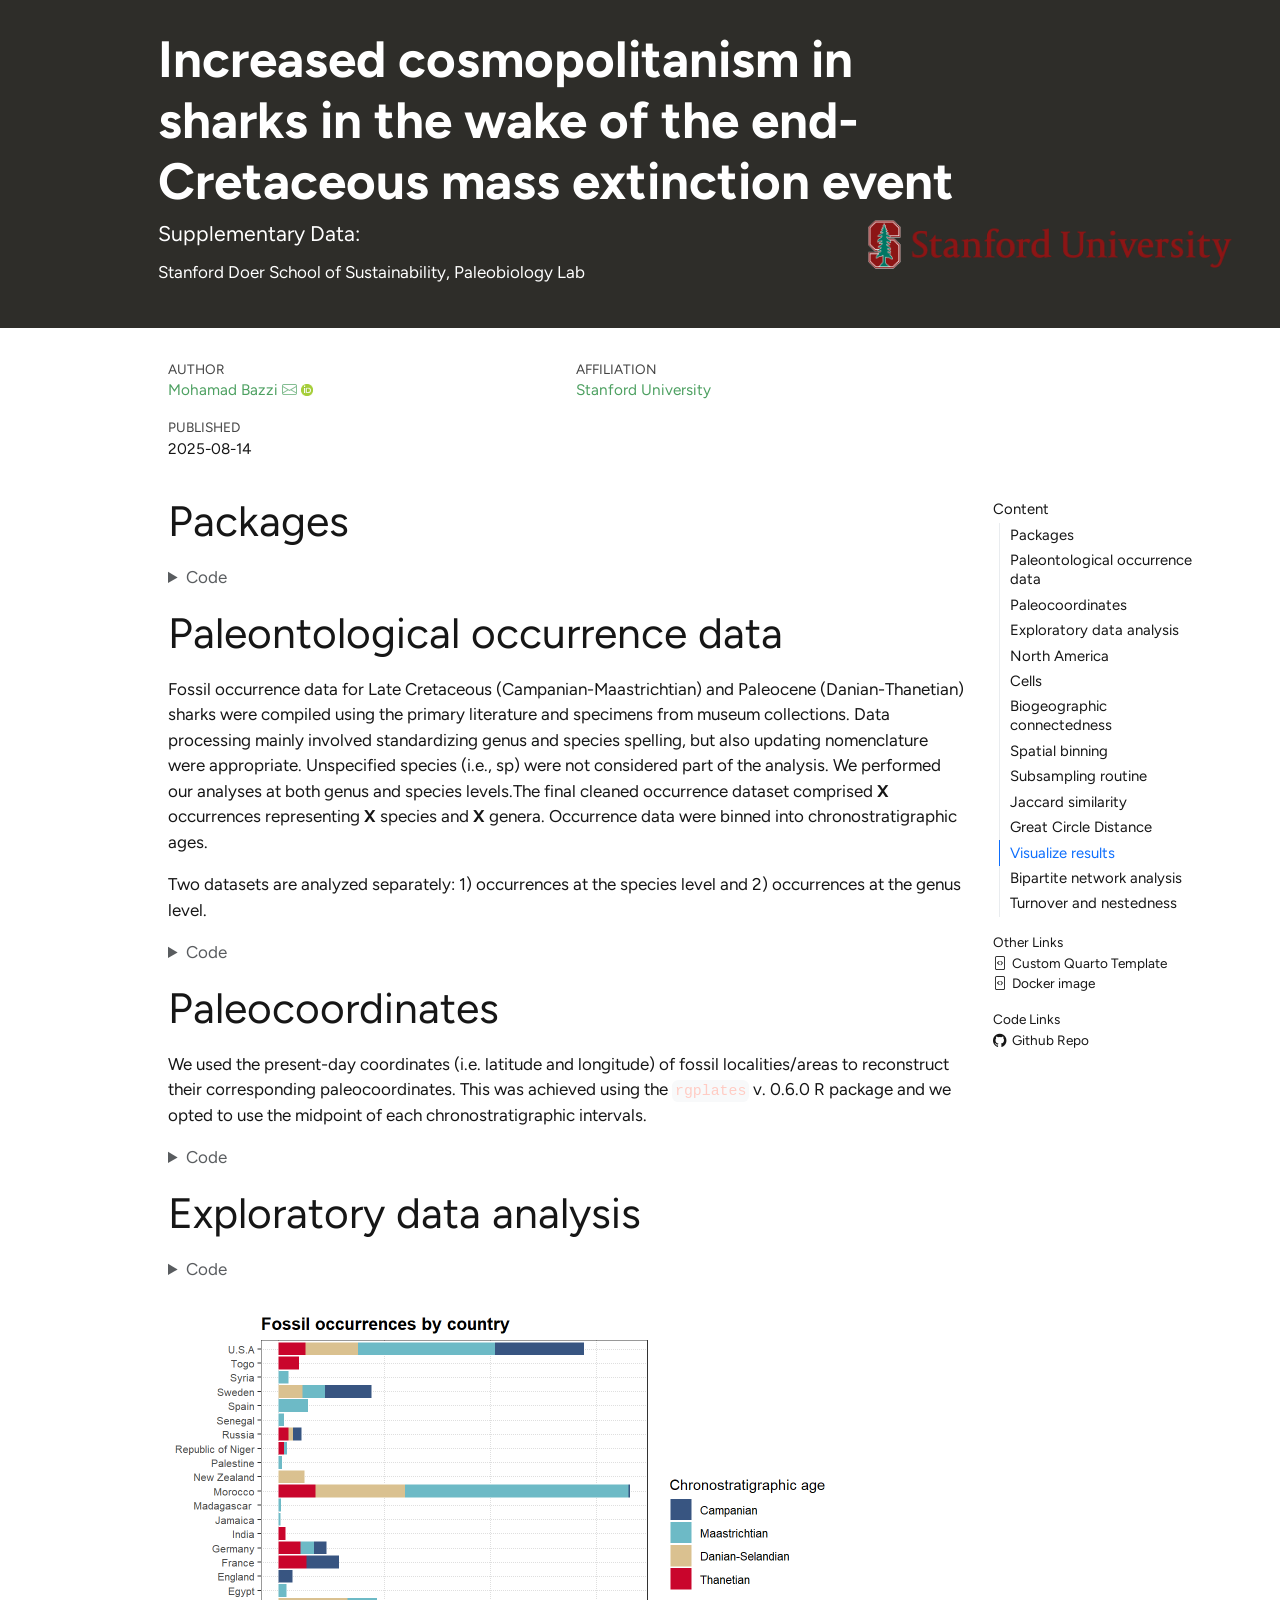
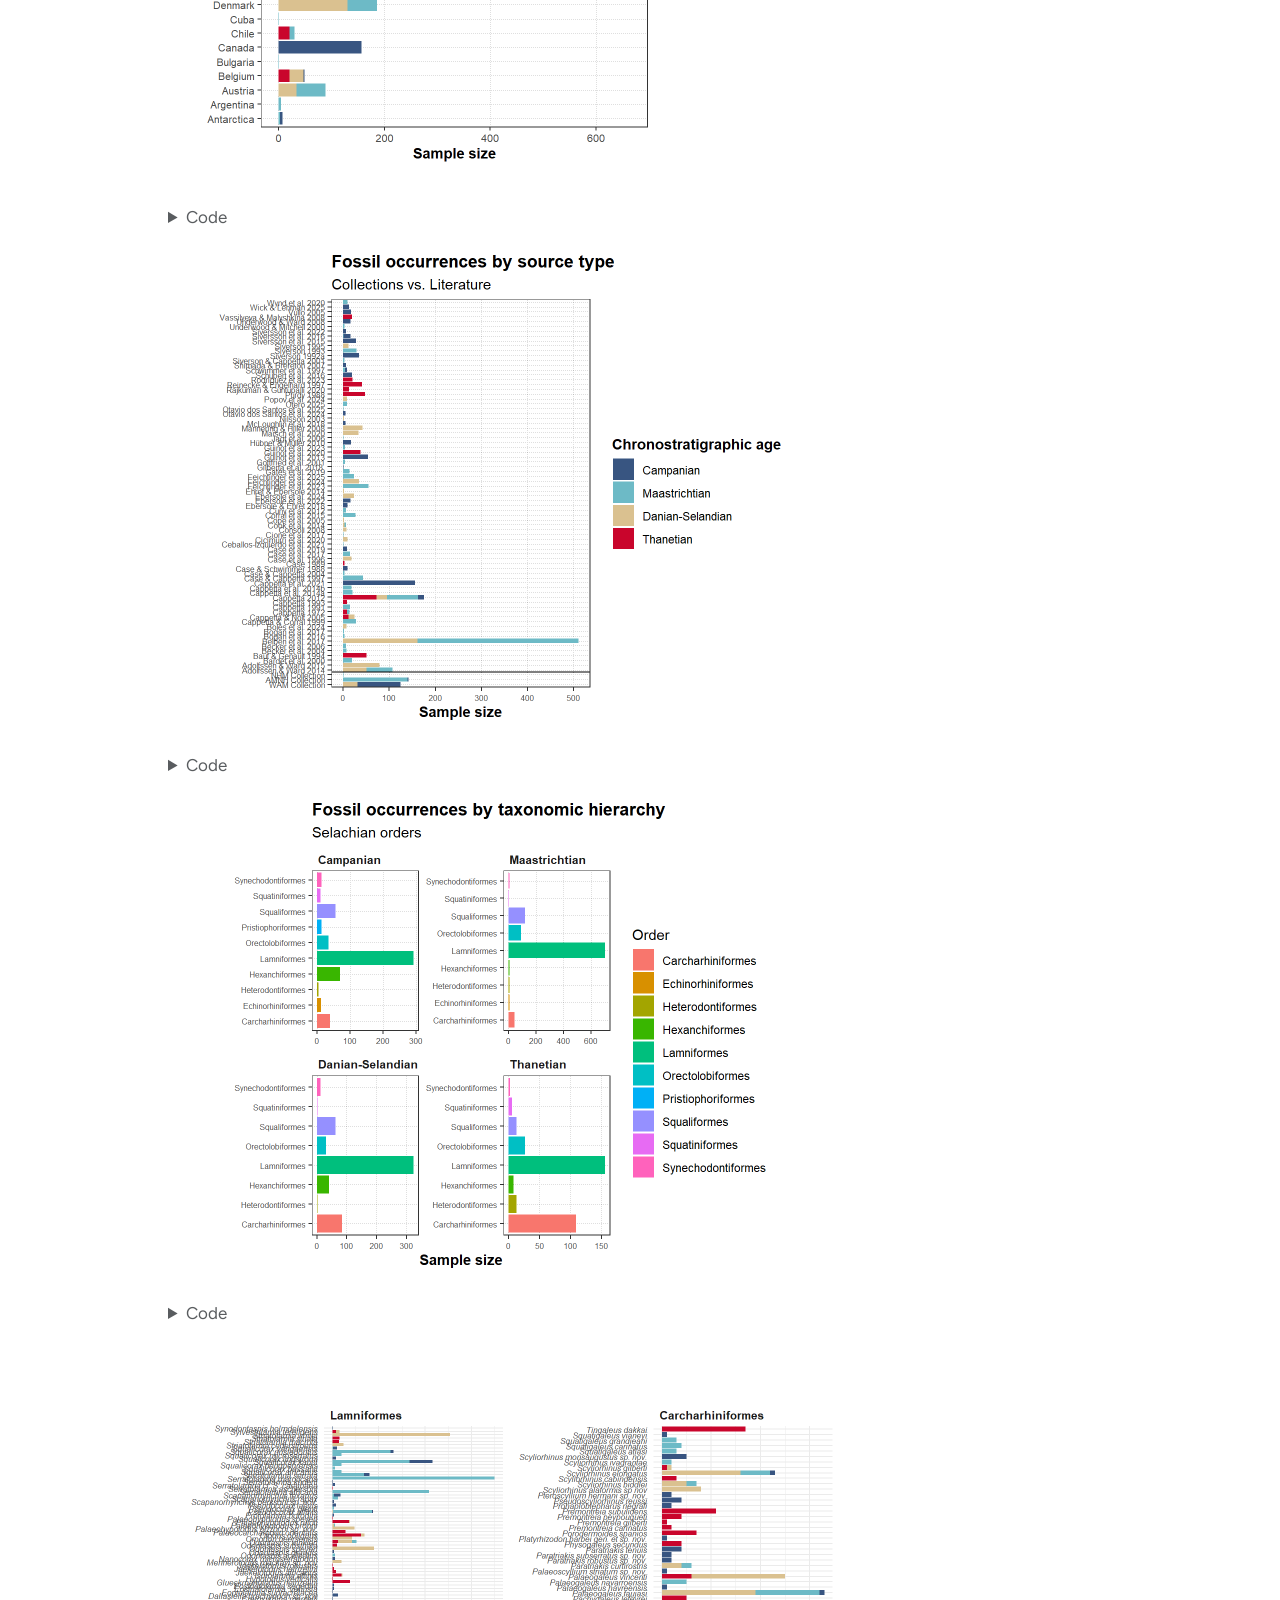
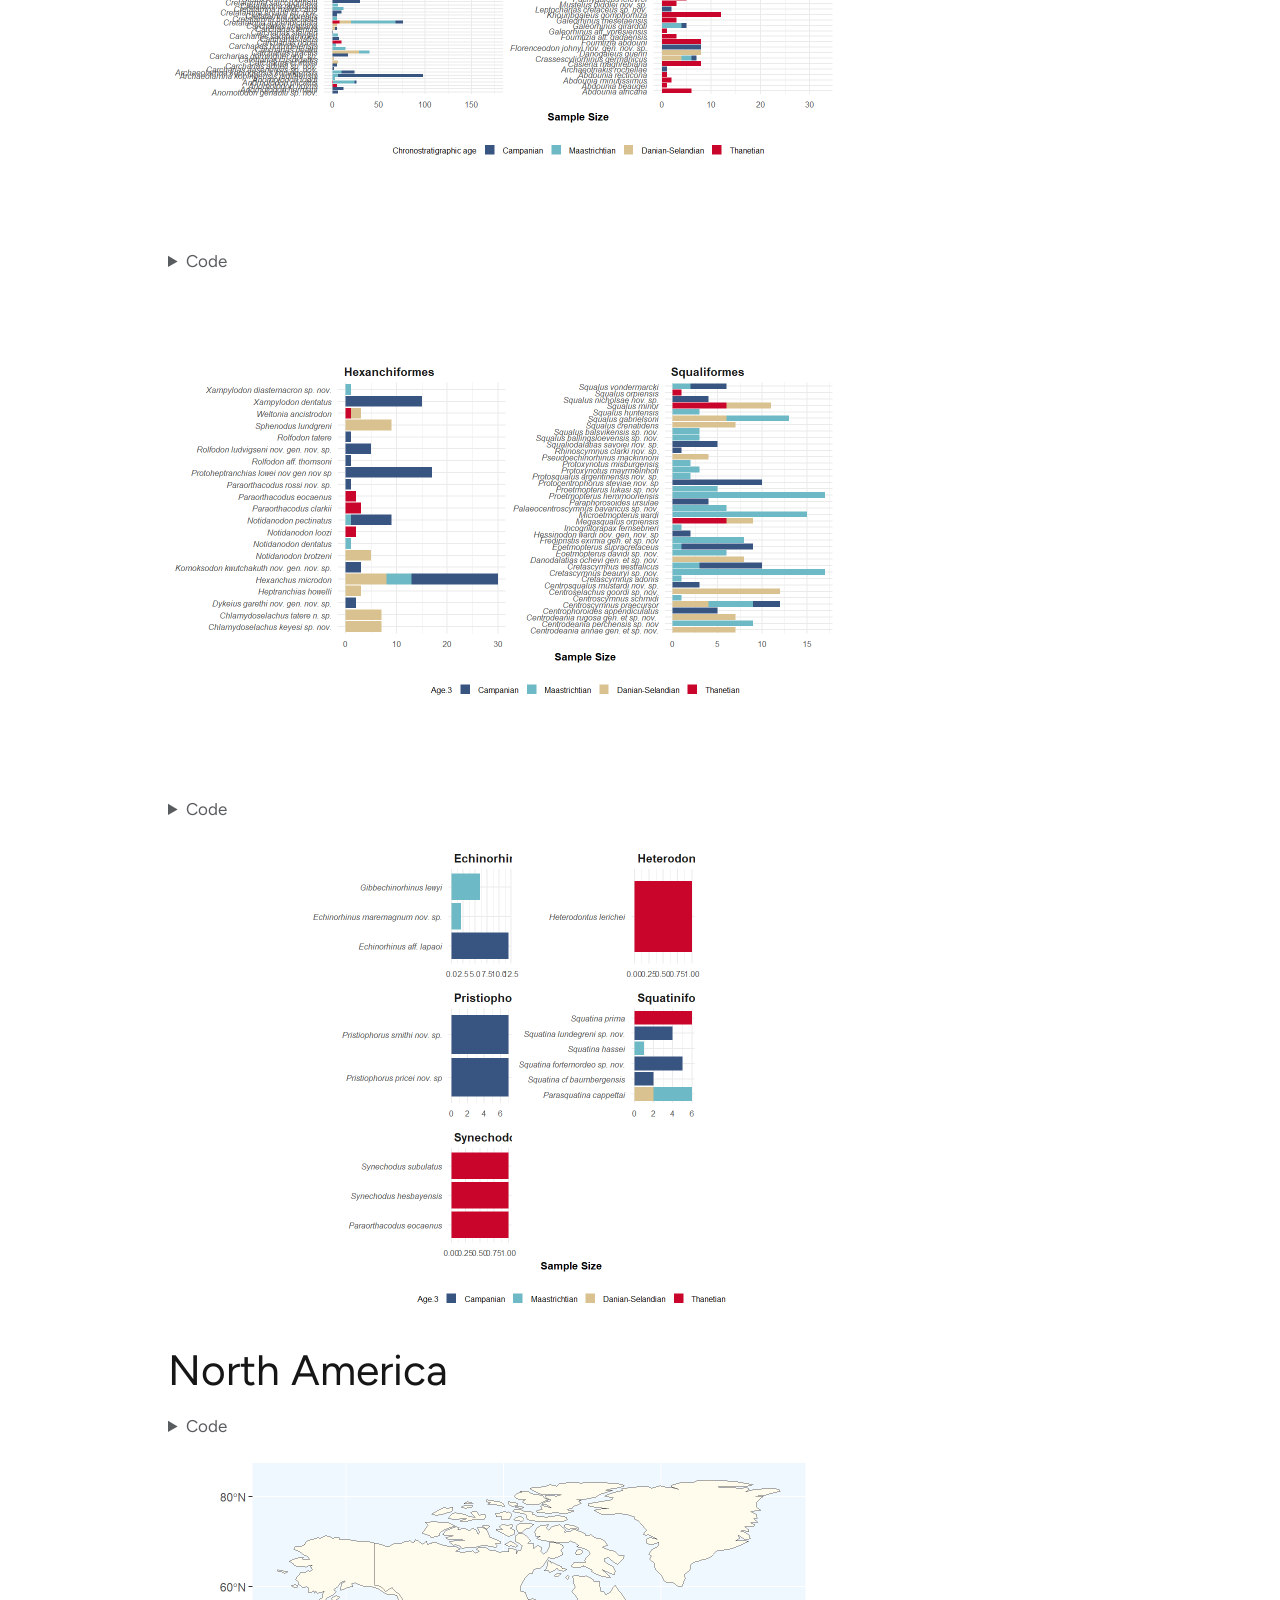
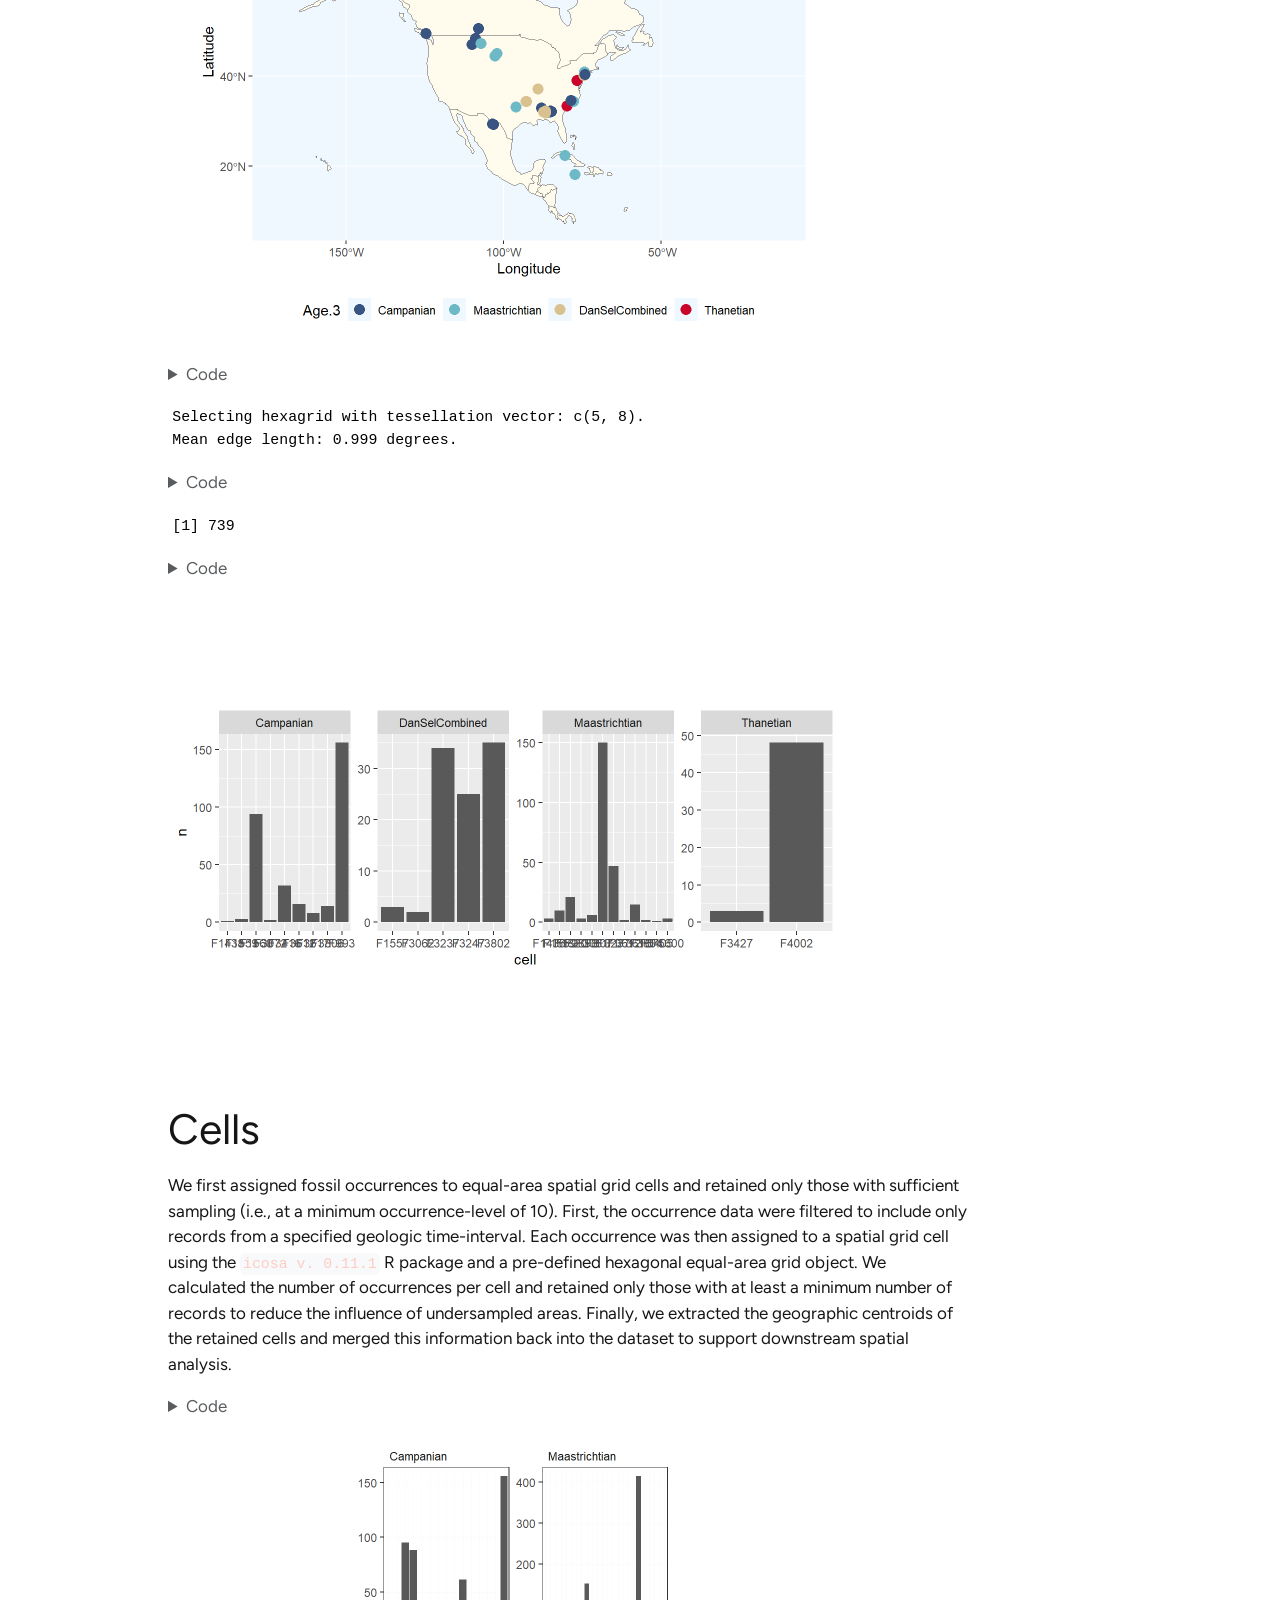
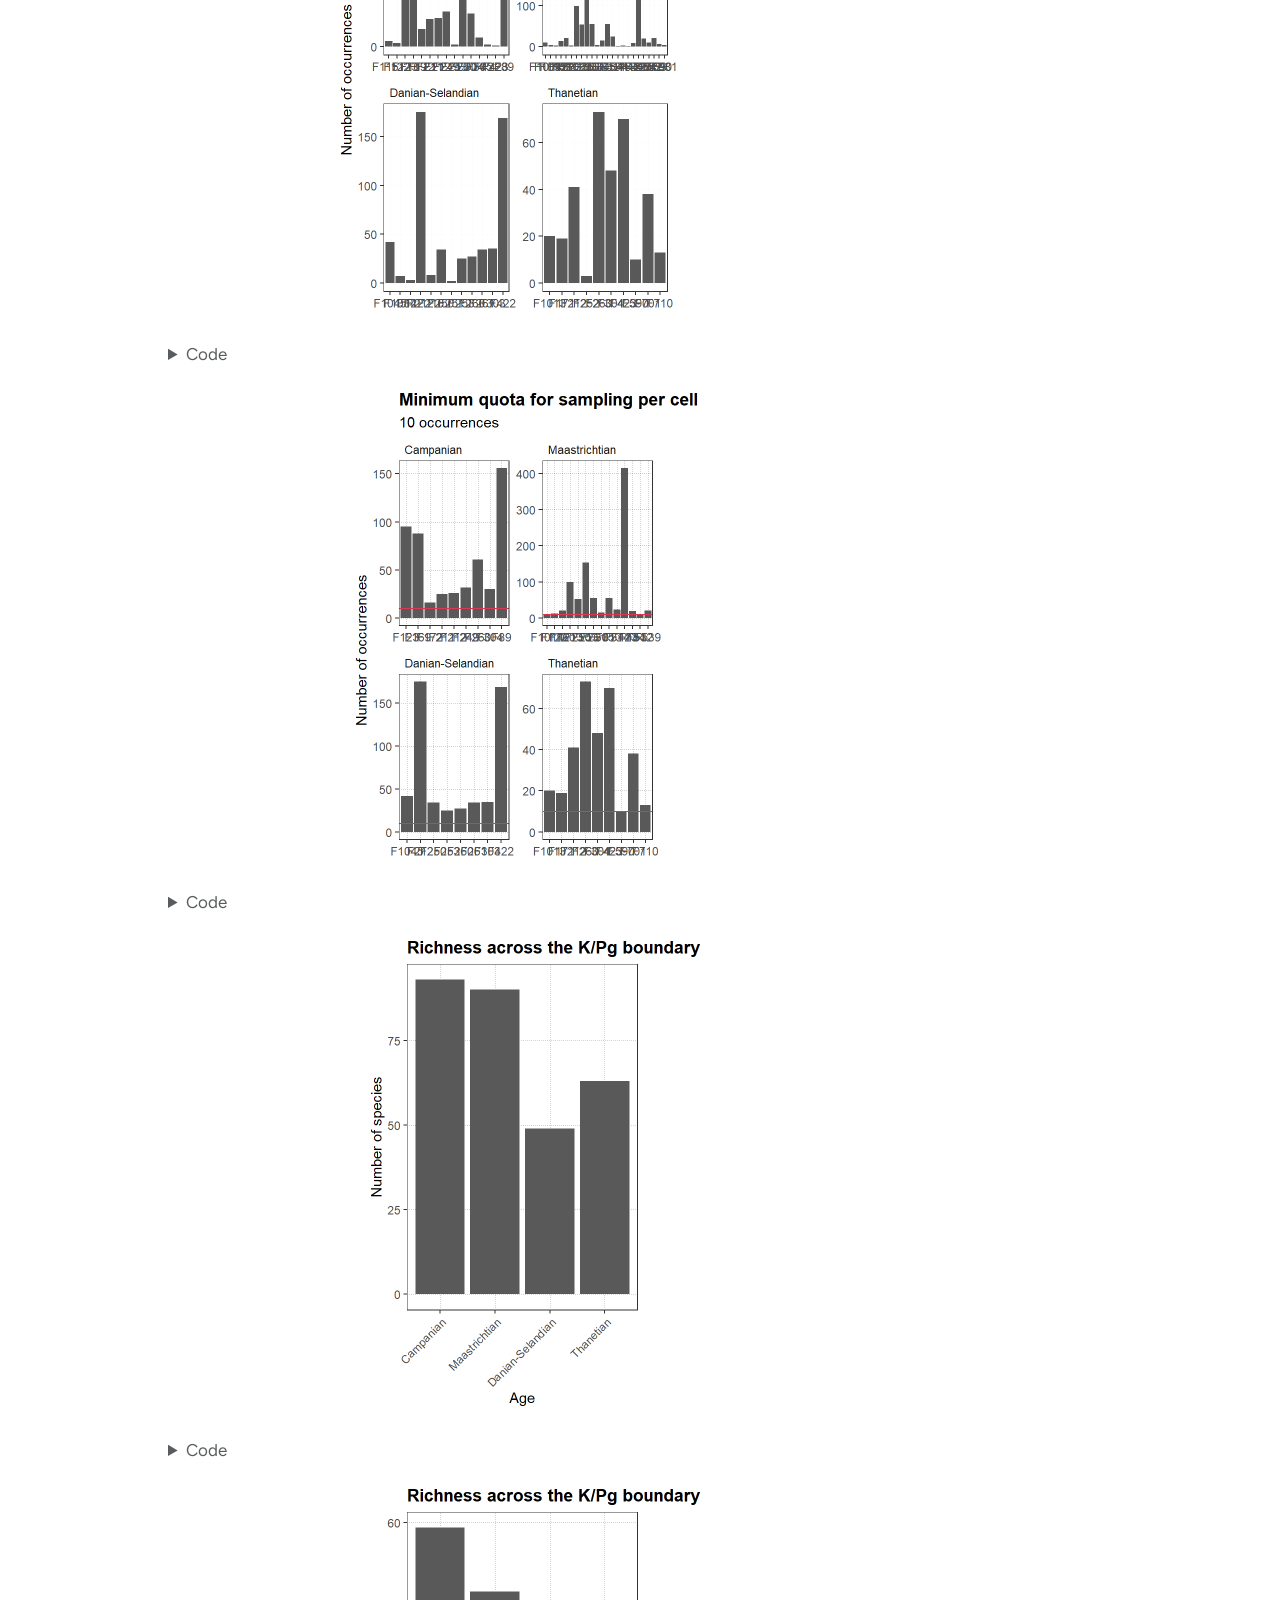
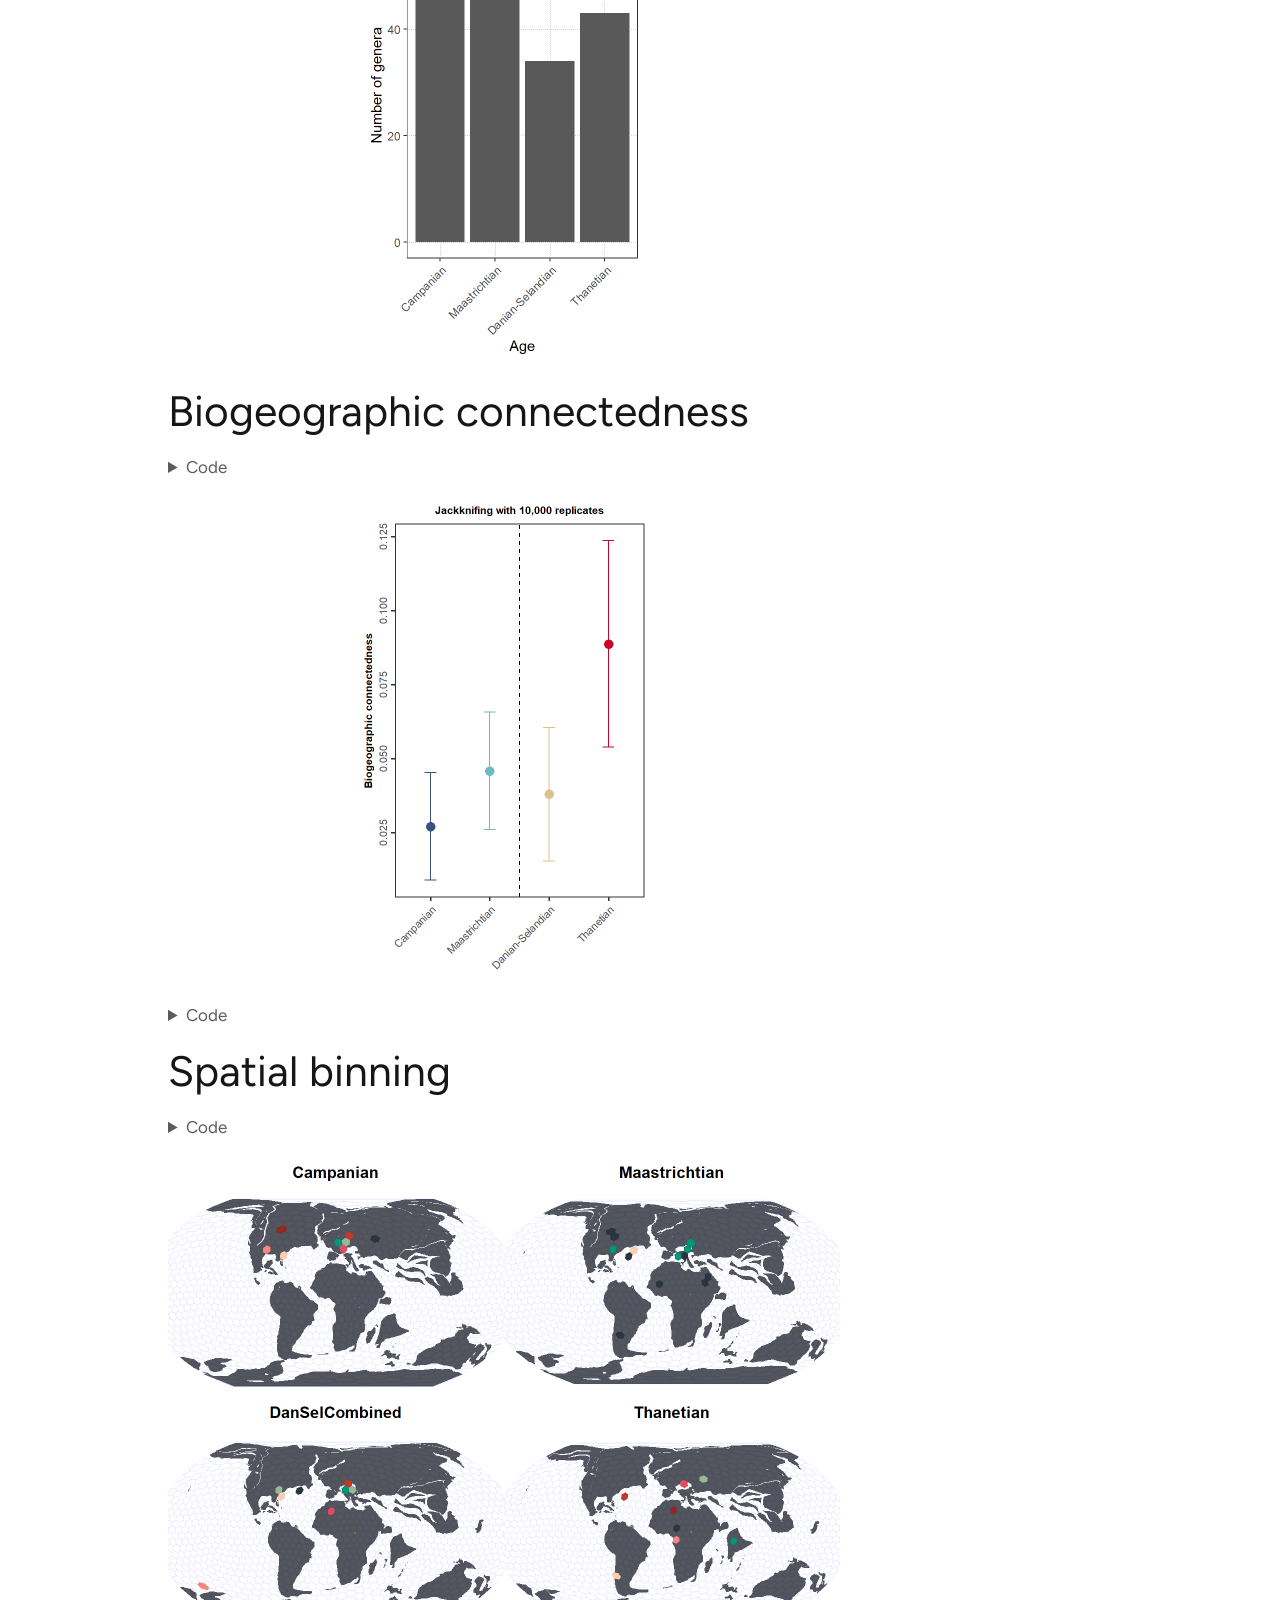
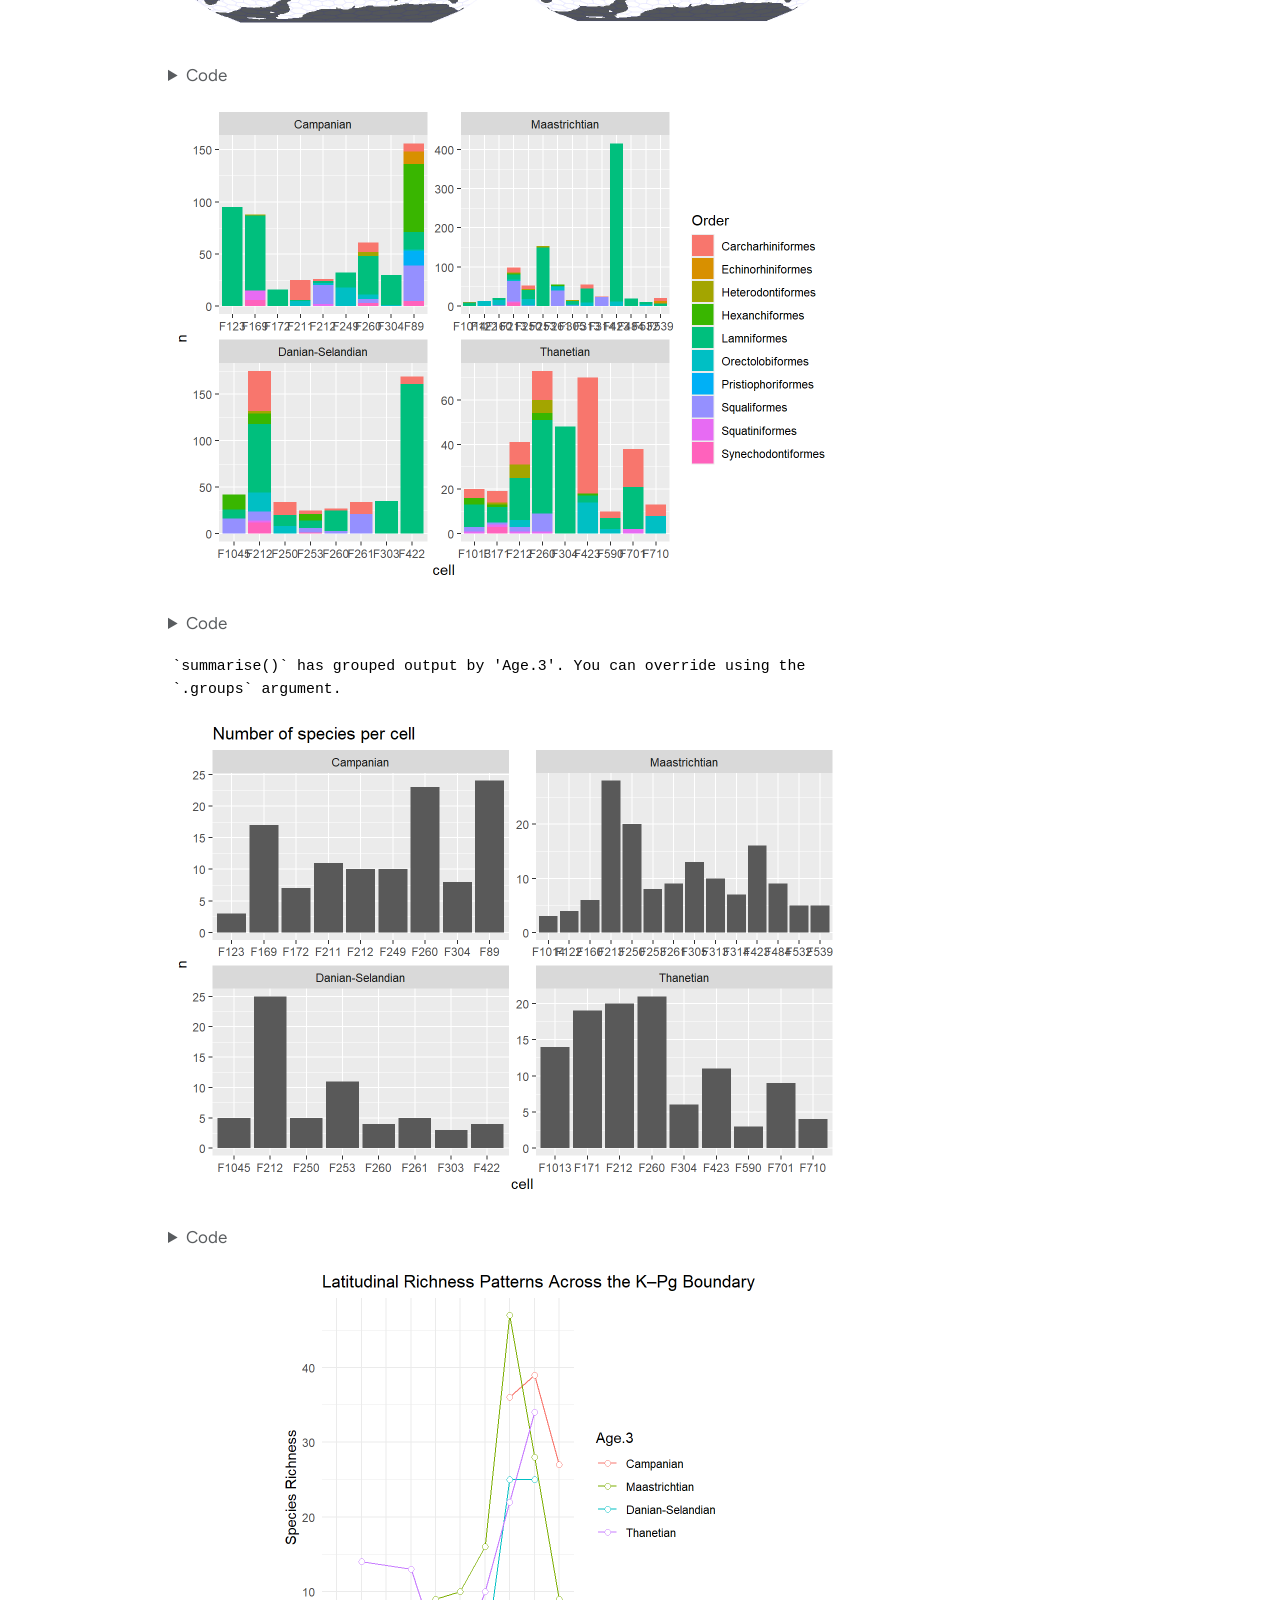
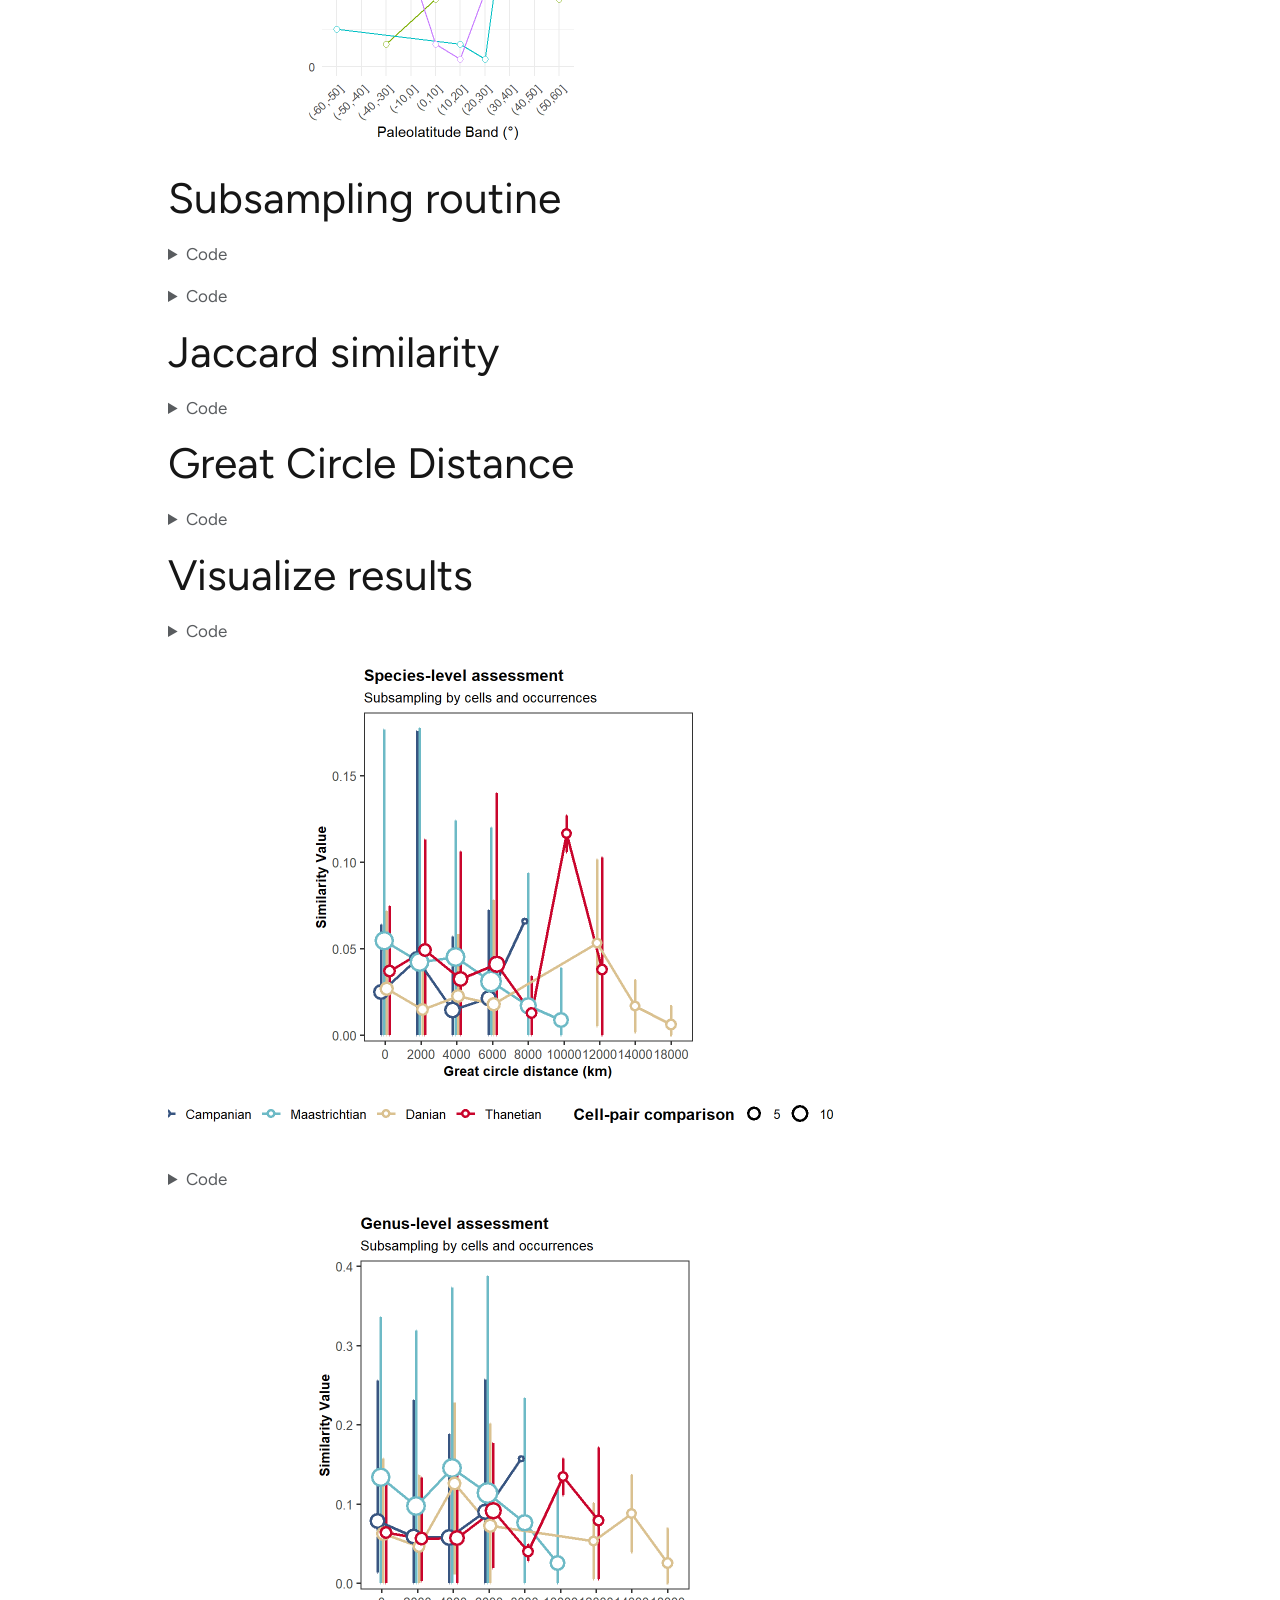
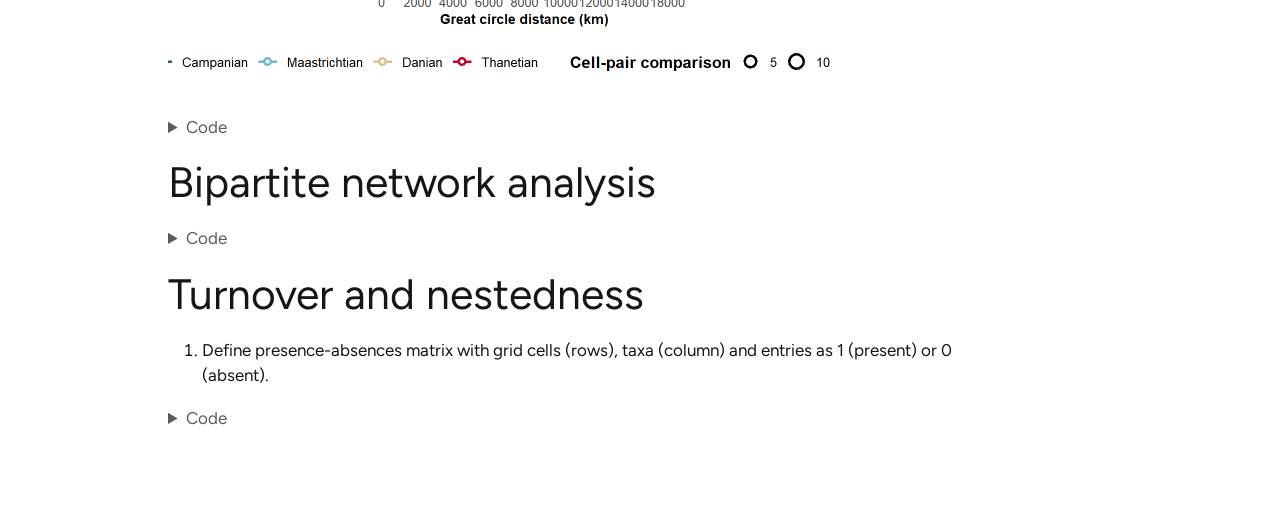
==== commit 8a082427: "updated" ====
--- a/index.html
+++ b/index.html
@@ -2,10 +2,10 @@
 <html xmlns="http://www.w3.org/1999/xhtml" lang="en" xml:lang="en"><head>
 <meta http-equiv="Content-Type" content="text/html; charset=UTF-8">
 <meta charset="utf-8">
-<meta name="generator" content="quarto-1.7.32">
+<meta name="generator" content="quarto-1.6.39">
 <meta name="viewport" content="width=device-width, initial-scale=1.0, user-scalable=yes">
 <meta name="author" content="Mohamad Bazzi">
-<meta name="dcterms.date" content="2025-08-11">
+<meta name="dcterms.date" content="2025-08-14">
 <meta name="description" content="Stanford Doer School of Sustainability, Paleobiology Lab">
 <title>Increased cosmopolitanism in sharks in the wake of the end-Cretaceous mass extinction event</title>
 <style>
@@ -20,9 +20,8 @@
 margin: 0 0.8em 0.2em -1em;  vertical-align: middle;
 }
 
-html { -webkit-text-size-adjust: 100%; }
 pre > code.sourceCode { white-space: pre; position: relative; }
-pre > code.sourceCode > span { display: inline-block; line-height: 1.25; }
+pre > code.sourceCode > span { line-height: 1.25; }
 pre > code.sourceCode > span:empty { height: 1.2em; }
 .sourceCode { overflow: visible; }
 code.sourceCode > span { color: inherit; text-decoration: inherit; }
@@ -33,7 +32,7 @@
 }
 @media print {
 pre > code.sourceCode { white-space: pre-wrap; }
-pre > code.sourceCode > span { text-indent: -5em; padding-left: 5em; }
+pre > code.sourceCode > span { display: inline-block; text-indent: -5em; padding-left: 5em; }
 }
 pre.numberSource code
 { counter-reset: source-line 0; }
@@ -63,8 +62,918 @@
  * Licensed MIT © Zeno Rocha
  */
 !function(t,e){"object"==typeof exports&&"object"==typeof module?module.exports=e():"function"==typeof define&&define.amd?define([],e):"object"==typeof exports?exports.ClipboardJS=e():t.ClipboardJS=e()}(this,function(){return n={686:function(t,e,n){"use strict";n.d(e,{default:function(){return b}});var e=n(279),i=n.n(e),e=n(370),u=n.n(e),e=n(817),r=n.n(e);function c(t){try{return document.execCommand(t)}catch(t){return}}var a=function(t){t=r()(t);return c("cut"),t};function o(t,e){var n,o,t=(n=t,o="rtl"===document.documentElement.getAttribute("dir"),(t=document.createElement("textarea")).style.fontSize="12pt",t.style.border="0",t.style.padding="0",t.style.margin="0",t.style.position="absolute",t.style[o?"right":"left"]="-9999px",o=window.pageYOffset||document.documentElement.scrollTop,t.style.top="".concat(o,"px"),t.setAttribute("readonly",""),t.value=n,t);return e.container.appendChild(t),e=r()(t),c("copy"),t.remove(),e}var f=function(t){var e=1<arguments.length&&void 0!==arguments[1]?arguments[1]:{container:document.body},n="";return"string"==typeof t?n=o(t,e):t instanceof HTMLInputElement&&!["text","search","url","tel","password"].includes(null==t?void 0:t.type)?n=o(t.value,e):(n=r()(t),c("copy")),n};function l(t){return(l="function"==typeof Symbol&&"symbol"==typeof Symbol.iterator?function(t){return typeof t}:function(t){return t&&"function"==typeof Symbol&&t.constructor===Symbol&&t!==Symbol.prototype?"symbol":typeof t})(t)}var s=function(){var t=0<arguments.length&&void 0!==arguments[0]?arguments[0]:{},e=t.action,n=void 0===e?"copy":e,o=t.container,e=t.target,t=t.text;if("copy"!==n&&"cut"!==n)throw new Error('Invalid "action" value, use either "copy" or "cut"');if(void 0!==e){if(!e||"object"!==l(e)||1!==e.nodeType)throw new Error('Invalid "target" value, use a valid Element');if("copy"===n&&e.hasAttribute("disabled"))throw new Error('Invalid "target" attribute. Please use "readonly" instead of "disabled" attribute');if("cut"===n&&(e.hasAttribute("readonly")||e.hasAttribute("disabled")))throw new Error('Invalid "target" attribute. You can\'t cut text from elements with "readonly" or "disabled" attributes')}return t?f(t,{container:o}):e?"cut"===n?a(e):f(e,{container:o}):void 0};function p(t){return(p="function"==typeof Symbol&&"symbol"==typeof Symbol.iterator?function(t){return typeof t}:function(t){return t&&"function"==typeof Symbol&&t.constructor===Symbol&&t!==Symbol.prototype?"symbol":typeof t})(t)}function d(t,e){for(var n=0;n<e.length;n++){var o=e[n];o.enumerable=o.enumerable||!1,o.configurable=!0,"value"in o&&(o.writable=!0),Object.defineProperty(t,o.key,o)}}function y(t,e){return(y=Object.setPrototypeOf||function(t,e){return t.__proto__=e,t})(t,e)}function h(n){var o=function(){if("undefined"==typeof Reflect||!Reflect.construct)return!1;if(Reflect.construct.sham)return!1;if("function"==typeof Proxy)return!0;try{return Date.prototype.toString.call(Reflect.construct(Date,[],function(){})),!0}catch(t){return!1}}();return function(){var t,e=v(n);return t=o?(t=v(this).constructor,Reflect.construct(e,arguments,t)):e.apply(this,arguments),e=this,!(t=t)||"object"!==p(t)&&"function"!=typeof t?function(t){if(void 0!==t)return t;throw new ReferenceError("this hasn't been initialised - super() hasn't been called")}(e):t}}function v(t){return(v=Object.setPrototypeOf?Object.getPrototypeOf:function(t){return t.__proto__||Object.getPrototypeOf(t)})(t)}function m(t,e){t="data-clipboard-".concat(t);if(e.hasAttribute(t))return e.getAttribute(t)}var b=function(){!function(t,e){if("function"!=typeof e&&null!==e)throw new TypeError("Super expression must either be null or a function");t.prototype=Object.create(e&&e.prototype,{constructor:{value:t,writable:!0,configurable:!0}}),e&&y(t,e)}(r,i());var t,e,n,o=h(r);function r(t,e){var n;return function(t){if(!(t instanceof r))throw new TypeError("Cannot call a class as a function")}(this),(n=o.call(this)).resolveOptions(e),n.listenClick(t),n}return t=r,n=[{key:"copy",value:function(t){var e=1<arguments.length&&void 0!==arguments[1]?arguments[1]:{container:document.body};return f(t,e)}},{key:"cut",value:function(t){return a(t)}},{key:"isSupported",value:function(){var t=0<arguments.length&&void 0!==arguments[0]?arguments[0]:["copy","cut"],t="string"==typeof t?[t]:t,e=!!document.queryCommandSupported;return t.forEach(function(t){e=e&&!!document.queryCommandSupported(t)}),e}}],(e=[{key:"resolveOptions",value:function(){var t=0<arguments.length&&void 0!==arguments[0]?arguments[0]:{};this.action="function"==typeof t.action?t.action:this.defaultAction,this.target="function"==typeof t.target?t.target:this.defaultTarget,this.text="function"==typeof t.text?t.text:this.defaultText,this.container="object"===p(t.container)?t.container:document.body}},{key:"listenClick",value:function(t){var e=this;this.listener=u()(t,"click",function(t){return e.onClick(t)})}},{key:"onClick",value:function(t){var e=t.delegateTarget||t.currentTarget,n=this.action(e)||"copy",t=s({action:n,container:this.container,target:this.target(e),text:this.text(e)});this.emit(t?"success":"error",{action:n,text:t,trigger:e,clearSelection:function(){e&&e.focus(),window.getSelection().removeAllRanges()}})}},{key:"defaultAction",value:function(t){return m("action",t)}},{key:"defaultTarget",value:function(t){t=m("target",t);if(t)return document.querySelector(t)}},{key:"defaultText",value:function(t){return m("text",t)}},{key:"destroy",value:function(){this.listener.destroy()}}])&&d(t.prototype,e),n&&d(t,n),r}()},828:function(t){var e;"undefined"==typeof Element||Element.prototype.matches||((e=Element.prototype).matches=e.matchesSelector||e.mozMatchesSelector||e.msMatchesSelector||e.oMatchesSelector||e.webkitMatchesSelector),t.exports=function(t,e){for(;t&&9!==t.nodeType;){if("function"==typeof t.matches&&t.matches(e))return t;t=t.parentNode}}},438:function(t,e,n){var u=n(828);function i(t,e,n,o,r){var i=function(e,n,t,o){return function(t){t.delegateTarget=u(t.target,n),t.delegateTarget&&o.call(e,t)}}.apply(this,arguments);return t.addEventListener(n,i,r),{destroy:function(){t.removeEventListener(n,i,r)}}}t.exports=function(t,e,n,o,r){return"function"==typeof t.addEventListener?i.apply(null,arguments):"function"==typeof n?i.bind(null,document).apply(null,arguments):("string"==typeof t&&(t=document.querySelectorAll(t)),Array.prototype.map.call(t,function(t){return i(t,e,n,o,r)}))}},879:function(t,n){n.node=function(t){return void 0!==t&&t instanceof HTMLElement&&1===t.nodeType},n.nodeList=function(t){var e=Object.prototype.toString.call(t);return void 0!==t&&("[object NodeList]"===e||"[object HTMLCollection]"===e)&&"length"in t&&(0===t.length||n.node(t[0]))},n.string=function(t){return"string"==typeof t||t instanceof String},n.fn=function(t){return"[object Function]"===Object.prototype.toString.call(t)}},370:function(t,e,n){var f=n(879),l=n(438);t.exports=function(t,e,n){if(!t&&!e&&!n)throw new Error("Missing required arguments");if(!f.string(e))throw new TypeError("Second argument must be a String");if(!f.fn(n))throw new TypeError("Third argument must be a Function");if(f.node(t))return c=e,a=n,(u=t).addEventListener(c,a),{destroy:function(){u.removeEventListener(c,a)}};if(f.nodeList(t))return o=t,r=e,i=n,Array.prototype.forEach.call(o,function(t){t.addEventListener(r,i)}),{destroy:function(){Array.prototype.forEach.call(o,function(t){t.removeEventListener(r,i)})}};if(f.string(t))return t=t,e=e,n=n,l(document.body,t,e,n);throw new TypeError("First argument must be a String, HTMLElement, HTMLCollection, or NodeList");var o,r,i,u,c,a}},817:function(t){t.exports=function(t){var e,n="SELECT"===t.nodeName?(t.focus(),t.value):"INPUT"===t.nodeName||"TEXTAREA"===t.nodeName?((e=t.hasAttribute("readonly"))||t.setAttribute("readonly",""),t.select(),t.setSelectionRange(0,t.value.length),e||t.removeAttribute("readonly"),t.value):(t.hasAttribute("contenteditable")&&t.focus(),n=window.getSelection(),(e=document.createRange()).selectNodeContents(t),n.removeAllRanges(),n.addRange(e),n.toString());return n}},279:function(t){function e(){}e.prototype={on:function(t,e,n){var o=this.e||(this.e={});return(o[t]||(o[t]=[])).push({fn:e,ctx:n}),this},once:function(t,e,n){var o=this;function r(){o.off(t,r),e.apply(n,arguments)}return r._=e,this.on(t,r,n)},emit:function(t){for(var e=[].slice.call(arguments,1),n=((this.e||(this.e={}))[t]||[]).slice(),o=0,r=n.length;o<r;o++)n[o].fn.apply(n[o].ctx,e);return this},off:function(t,e){var n=this.e||(this.e={}),o=n[t],r=[];if(o&&e)for(var i=0,u=o.length;i<u;i++)o[i].fn!==e&&o[i].fn._!==e&&r.push(o[i]);return r.length?n[t]=r:delete n[t],this}},t.exports=e,t.exports.TinyEmitter=e}},r={},o.n=function(t){var e=t&&t.__esModule?function(){return t.default}:function(){return t};return o.d(e,{a:e}),e},o.d=function(t,e){for(var n in e)o.o(e,n)&&!o.o(t,n)&&Object.defineProperty(t,n,{enumerable:!0,get:e[n]})},o.o=function(t,e){return Object.prototype.hasOwnProperty.call(t,e)},o(686).default;function o(t){if(r[t])return r[t].exports;var e=r[t]={exports:{}};return n[t](e,e.exports,o),e.exports}var n,r});</script>
-<script src="[data-uri]" type="module"></script>
-<script src="[data-uri]" type="module"></script>
+<script>const sectionChanged = new CustomEvent("quarto-sectionChanged", {
+  detail: {},
+  bubbles: true,
+  cancelable: false,
+  composed: false,
+});
+
+const layoutMarginEls = () => {
+  // Find any conflicting margin elements and add margins to the
+  // top to prevent overlap
+  const marginChildren = window.document.querySelectorAll(
+    ".column-margin.column-container > *, .margin-caption, .aside"
+  );
+
+  let lastBottom = 0;
+  for (const marginChild of marginChildren) {
+    if (marginChild.offsetParent !== null) {
+      // clear the top margin so we recompute it
+      marginChild.style.marginTop = null;
+      const top = marginChild.getBoundingClientRect().top + window.scrollY;
+      if (top < lastBottom) {
+        const marginChildStyle = window.getComputedStyle(marginChild);
+        const marginBottom = parseFloat(marginChildStyle["marginBottom"]);
+        const margin = lastBottom - top + marginBottom;
+        marginChild.style.marginTop = `${margin}px`;
+      }
+      const styles = window.getComputedStyle(marginChild);
+      const marginTop = parseFloat(styles["marginTop"]);
+      lastBottom = top + marginChild.getBoundingClientRect().height + marginTop;
+    }
+  }
+};
+
+window.document.addEventListener("DOMContentLoaded", function (_event) {
+  // Recompute the position of margin elements anytime the body size changes
+  if (window.ResizeObserver) {
+    const resizeObserver = new window.ResizeObserver(
+      throttle(() => {
+        layoutMarginEls();
+        if (
+          window.document.body.getBoundingClientRect().width < 990 &&
+          isReaderMode()
+        ) {
+          quartoToggleReader();
+        }
+      }, 50)
+    );
+    resizeObserver.observe(window.document.body);
+  }
+
+  const tocEl = window.document.querySelector('nav.toc-active[role="doc-toc"]');
+  const sidebarEl = window.document.getElementById("quarto-sidebar");
+  const leftTocEl = window.document.getElementById("quarto-sidebar-toc-left");
+  const marginSidebarEl = window.document.getElementById(
+    "quarto-margin-sidebar"
+  );
+  // function to determine whether the element has a previous sibling that is active
+  const prevSiblingIsActiveLink = (el) => {
+    const sibling = el.previousElementSibling;
+    if (sibling && sibling.tagName === "A") {
+      return sibling.classList.contains("active");
+    } else {
+      return false;
+    }
+  };
+
+  // fire slideEnter for bootstrap tab activations (for htmlwidget resize behavior)
+  function fireSlideEnter(e) {
+    const event = window.document.createEvent("Event");
+    event.initEvent("slideenter", true, true);
+    window.document.dispatchEvent(event);
+  }
+  const tabs = window.document.querySelectorAll('a[data-bs-toggle="tab"]');
+  tabs.forEach((tab) => {
+    tab.addEventListener("shown.bs.tab", fireSlideEnter);
+  });
+
+  // fire slideEnter for tabby tab activations (for htmlwidget resize behavior)
+  document.addEventListener("tabby", fireSlideEnter, false);
+
+  // Track scrolling and mark TOC links as active
+  // get table of contents and sidebar (bail if we don't have at least one)
+  const tocLinks = tocEl
+    ? [...tocEl.querySelectorAll("a[data-scroll-target]")]
+    : [];
+  const makeActive = (link) => tocLinks[link].classList.add("active");
+  const removeActive = (link) => tocLinks[link].classList.remove("active");
+  const removeAllActive = () =>
+    [...Array(tocLinks.length).keys()].forEach((link) => removeActive(link));
+
+  // activate the anchor for a section associated with this TOC entry
+  tocLinks.forEach((link) => {
+    link.addEventListener("click", () => {
+      if (link.href.indexOf("#") !== -1) {
+        const anchor = link.href.split("#")[1];
+        const heading = window.document.querySelector(
+          `[data-anchor-id="${anchor}"]`
+        );
+        if (heading) {
+          // Add the class
+          heading.classList.add("reveal-anchorjs-link");
+
+          // function to show the anchor
+          const handleMouseout = () => {
+            heading.classList.remove("reveal-anchorjs-link");
+            heading.removeEventListener("mouseout", handleMouseout);
+          };
+
+          // add a function to clear the anchor when the user mouses out of it
+          heading.addEventListener("mouseout", handleMouseout);
+        }
+      }
+    });
+  });
+
+  const sections = tocLinks.map((link) => {
+    const target = link.getAttribute("data-scroll-target");
+    if (target.startsWith("#")) {
+      return window.document.getElementById(decodeURI(`${target.slice(1)}`));
+    } else {
+      return window.document.querySelector(decodeURI(`${target}`));
+    }
+  });
+
+  const sectionMargin = 200;
+  let currentActive = 0;
+  // track whether we've initialized state the first time
+  let init = false;
+
+  const updateActiveLink = () => {
+    // The index from bottom to top (e.g. reversed list)
+    let sectionIndex = -1;
+    if (
+      window.innerHeight + window.pageYOffset >=
+      window.document.body.offsetHeight
+    ) {
+      // This is the no-scroll case where last section should be the active one
+      sectionIndex = 0;
+    } else {
+      // This finds the last section visible on screen that should be made active
+      sectionIndex = [...sections].reverse().findIndex((section) => {
+        if (section) {
+          return window.pageYOffset >= section.offsetTop - sectionMargin;
+        } else {
+          return false;
+        }
+      });
+    }
+    if (sectionIndex > -1) {
+      const current = sections.length - sectionIndex - 1;
+      if (current !== currentActive) {
+        removeAllActive();
+        currentActive = current;
+        makeActive(current);
+        if (init) {
+          window.dispatchEvent(sectionChanged);
+        }
+        init = true;
+      }
+    }
+  };
+
+  const inHiddenRegion = (top, bottom, hiddenRegions) => {
+    for (const region of hiddenRegions) {
+      if (top <= region.bottom && bottom >= region.top) {
+        return true;
+      }
+    }
+    return false;
+  };
+
+  const categorySelector = "header.quarto-title-block .quarto-category";
+  const activateCategories = (href) => {
+    // Find any categories
+    // Surround them with a link pointing back to:
+    // #category=Authoring
+    try {
+      const categoryEls = window.document.querySelectorAll(categorySelector);
+      for (const categoryEl of categoryEls) {
+        const categoryText = categoryEl.textContent;
+        if (categoryText) {
+          const link = `${href}#category=${encodeURIComponent(categoryText)}`;
+          const linkEl = window.document.createElement("a");
+          linkEl.setAttribute("href", link);
+          for (const child of categoryEl.childNodes) {
+            linkEl.append(child);
+          }
+          categoryEl.appendChild(linkEl);
+        }
+      }
+    } catch {
+      // Ignore errors
+    }
+  };
+  function hasTitleCategories() {
+    return window.document.querySelector(categorySelector) !== null;
+  }
+
+  function offsetRelativeUrl(url) {
+    const offset = getMeta("quarto:offset");
+    return offset ? offset + url : url;
+  }
+
+  function offsetAbsoluteUrl(url) {
+    const offset = getMeta("quarto:offset");
+    const baseUrl = new URL(offset, window.location);
+
+    const projRelativeUrl = url.replace(baseUrl, "");
+    if (projRelativeUrl.startsWith("/")) {
+      return projRelativeUrl;
+    } else {
+      return "/" + projRelativeUrl;
+    }
+  }
+
+  // read a meta tag value
+  function getMeta(metaName) {
+    const metas = window.document.getElementsByTagName("meta");
+    for (let i = 0; i < metas.length; i++) {
+      if (metas[i].getAttribute("name") === metaName) {
+        return metas[i].getAttribute("content");
+      }
+    }
+    return "";
+  }
+
+  async function findAndActivateCategories() {
+    // Categories search with listing only use path without query
+    const currentPagePath = offsetAbsoluteUrl(
+      window.location.origin + window.location.pathname
+    );
+    const response = await fetch(offsetRelativeUrl("listings.json"));
+    if (response.status == 200) {
+      return response.json().then(function (listingPaths) {
+        const listingHrefs = [];
+        for (const listingPath of listingPaths) {
+          const pathWithoutLeadingSlash = listingPath.listing.substring(1);
+          for (const item of listingPath.items) {
+            if (
+              item === currentPagePath ||
+              item === currentPagePath + "index.html"
+            ) {
+              // Resolve this path against the offset to be sure
+              // we already are using the correct path to the listing
+              // (this adjusts the listing urls to be rooted against
+              // whatever root the page is actually running against)
+              const relative = offsetRelativeUrl(pathWithoutLeadingSlash);
+              const baseUrl = window.location;
+              const resolvedPath = new URL(relative, baseUrl);
+              listingHrefs.push(resolvedPath.pathname);
+              break;
+            }
+          }
+        }
+
+        // Look up the tree for a nearby linting and use that if we find one
+        const nearestListing = findNearestParentListing(
+          offsetAbsoluteUrl(window.location.pathname),
+          listingHrefs
+        );
+        if (nearestListing) {
+          activateCategories(nearestListing);
+        } else {
+          // See if the referrer is a listing page for this item
+          const referredRelativePath = offsetAbsoluteUrl(document.referrer);
+          const referrerListing = listingHrefs.find((listingHref) => {
+            const isListingReferrer =
+              listingHref === referredRelativePath ||
+              listingHref === referredRelativePath + "index.html";
+            return isListingReferrer;
+          });
+
+          if (referrerListing) {
+            // Try to use the referrer if possible
+            activateCategories(referrerListing);
+          } else if (listingHrefs.length > 0) {
+            // Otherwise, just fall back to the first listing
+            activateCategories(listingHrefs[0]);
+          }
+        }
+      });
+    }
+  }
+  if (hasTitleCategories()) {
+    findAndActivateCategories();
+  }
+
+  const findNearestParentListing = (href, listingHrefs) => {
+    if (!href || !listingHrefs) {
+      return undefined;
+    }
+    // Look up the tree for a nearby linting and use that if we find one
+    const relativeParts = href.substring(1).split("/");
+    while (relativeParts.length > 0) {
+      const path = relativeParts.join("/");
+      for (const listingHref of listingHrefs) {
+        if (listingHref.startsWith(path)) {
+          return listingHref;
+        }
+      }
+      relativeParts.pop();
+    }
+
+    return undefined;
+  };
+
+  const manageSidebarVisiblity = (el, placeholderDescriptor) => {
+    let isVisible = true;
+    let elRect;
+
+    return (hiddenRegions) => {
+      if (el === null) {
+        return;
+      }
+
+      // Find the last element of the TOC
+      const lastChildEl = el.lastElementChild;
+
+      if (lastChildEl) {
+        // Converts the sidebar to a menu
+        const convertToMenu = () => {
+          for (const child of el.children) {
+            child.style.opacity = 0;
+            child.style.overflow = "hidden";
+            child.style.pointerEvents = "none";
+          }
+
+          nexttick(() => {
+            const toggleContainer = window.document.createElement("div");
+            toggleContainer.style.width = "100%";
+            toggleContainer.classList.add("zindex-over-content");
+            toggleContainer.classList.add("quarto-sidebar-toggle");
+            toggleContainer.classList.add("headroom-target"); // Marks this to be managed by headeroom
+            toggleContainer.id = placeholderDescriptor.id;
+            toggleContainer.style.position = "fixed";
+
+            const toggleIcon = window.document.createElement("i");
+            toggleIcon.classList.add("quarto-sidebar-toggle-icon");
+            toggleIcon.classList.add("bi");
+            toggleIcon.classList.add("bi-caret-down-fill");
+
+            const toggleTitle = window.document.createElement("div");
+            const titleEl = window.document.body.querySelector(
+              placeholderDescriptor.titleSelector
+            );
+            if (titleEl) {
+              toggleTitle.append(
+                titleEl.textContent || titleEl.innerText,
+                toggleIcon
+              );
+            }
+            toggleTitle.classList.add("zindex-over-content");
+            toggleTitle.classList.add("quarto-sidebar-toggle-title");
+            toggleContainer.append(toggleTitle);
+
+            const toggleContents = window.document.createElement("div");
+            toggleContents.classList = el.classList;
+            toggleContents.classList.add("zindex-over-content");
+            toggleContents.classList.add("quarto-sidebar-toggle-contents");
+            for (const child of el.children) {
+              if (child.id === "toc-title") {
+                continue;
+              }
+
+              const clone = child.cloneNode(true);
+              clone.style.opacity = 1;
+              clone.style.pointerEvents = null;
+              clone.style.display = null;
+              toggleContents.append(clone);
+            }
+            toggleContents.style.height = "0px";
+            const positionToggle = () => {
+              // position the element (top left of parent, same width as parent)
+              if (!elRect) {
+                elRect = el.getBoundingClientRect();
+              }
+              toggleContainer.style.left = `${elRect.left}px`;
+              toggleContainer.style.top = `${elRect.top}px`;
+              toggleContainer.style.width = `${elRect.width}px`;
+            };
+            positionToggle();
+
+            toggleContainer.append(toggleContents);
+            el.parentElement.prepend(toggleContainer);
+
+            // Process clicks
+            let tocShowing = false;
+            // Allow the caller to control whether this is dismissed
+            // when it is clicked (e.g. sidebar navigation supports
+            // opening and closing the nav tree, so don't dismiss on click)
+            const clickEl = placeholderDescriptor.dismissOnClick
+              ? toggleContainer
+              : toggleTitle;
+
+            const closeToggle = () => {
+              if (tocShowing) {
+                toggleContainer.classList.remove("expanded");
+                toggleContents.style.height = "0px";
+                tocShowing = false;
+              }
+            };
+
+            // Get rid of any expanded toggle if the user scrolls
+            window.document.addEventListener(
+              "scroll",
+              throttle(() => {
+                closeToggle();
+              }, 50)
+            );
+
+            // Handle positioning of the toggle
+            window.addEventListener(
+              "resize",
+              throttle(() => {
+                elRect = undefined;
+                positionToggle();
+              }, 50)
+            );
+
+            window.addEventListener("quarto-hrChanged", () => {
+              elRect = undefined;
+            });
+
+            // Process the click
+            clickEl.onclick = () => {
+              if (!tocShowing) {
+                toggleContainer.classList.add("expanded");
+                toggleContents.style.height = null;
+                tocShowing = true;
+              } else {
+                closeToggle();
+              }
+            };
+          });
+        };
+
+        // Converts a sidebar from a menu back to a sidebar
+        const convertToSidebar = () => {
+          for (const child of el.children) {
+            child.style.opacity = 1;
+            child.style.overflow = null;
+            child.style.pointerEvents = null;
+          }
+
+          const placeholderEl = window.document.getElementById(
+            placeholderDescriptor.id
+          );
+          if (placeholderEl) {
+            placeholderEl.remove();
+          }
+
+          el.classList.remove("rollup");
+        };
+
+        if (isReaderMode()) {
+          convertToMenu();
+          isVisible = false;
+        } else {
+          // Find the top and bottom o the element that is being managed
+          const elTop = el.offsetTop;
+          const elBottom =
+            elTop + lastChildEl.offsetTop + lastChildEl.offsetHeight;
+
+          if (!isVisible) {
+            // If the element is current not visible reveal if there are
+            // no conflicts with overlay regions
+            if (!inHiddenRegion(elTop, elBottom, hiddenRegions)) {
+              convertToSidebar();
+              isVisible = true;
+            }
+          } else {
+            // If the element is visible, hide it if it conflicts with overlay regions
+            // and insert a placeholder toggle (or if we're in reader mode)
+            if (inHiddenRegion(elTop, elBottom, hiddenRegions)) {
+              convertToMenu();
+              isVisible = false;
+            }
+          }
+        }
+      }
+    };
+  };
+
+  const tabEls = document.querySelectorAll('a[data-bs-toggle="tab"]');
+  for (const tabEl of tabEls) {
+    const id = tabEl.getAttribute("data-bs-target");
+    if (id) {
+      const columnEl = document.querySelector(
+        `${id} .column-margin, .tabset-margin-content`
+      );
+      if (columnEl)
+        tabEl.addEventListener("shown.bs.tab", function (event) {
+          const el = event.srcElement;
+          if (el) {
+            const visibleCls = `${el.id}-margin-content`;
+            // walk up until we find a parent tabset
+            let panelTabsetEl = el.parentElement;
+            while (panelTabsetEl) {
+              if (panelTabsetEl.classList.contains("panel-tabset")) {
+                break;
+              }
+              panelTabsetEl = panelTabsetEl.parentElement;
+            }
+
+            if (panelTabsetEl) {
+              const prevSib = panelTabsetEl.previousElementSibling;
+              if (
+                prevSib &&
+                prevSib.classList.contains("tabset-margin-container")
+              ) {
+                const childNodes = prevSib.querySelectorAll(
+                  ".tabset-margin-content"
+                );
+                for (const childEl of childNodes) {
+                  if (childEl.classList.contains(visibleCls)) {
+                    childEl.classList.remove("collapse");
+                  } else {
+                    childEl.classList.add("collapse");
+                  }
+                }
+              }
+            }
+          }
+
+          layoutMarginEls();
+        });
+    }
+  }
+
+  // Manage the visibility of the toc and the sidebar
+  const marginScrollVisibility = manageSidebarVisiblity(marginSidebarEl, {
+    id: "quarto-toc-toggle",
+    titleSelector: "#toc-title",
+    dismissOnClick: true,
+  });
+  const sidebarScrollVisiblity = manageSidebarVisiblity(sidebarEl, {
+    id: "quarto-sidebarnav-toggle",
+    titleSelector: ".title",
+    dismissOnClick: false,
+  });
+  let tocLeftScrollVisibility;
+  if (leftTocEl) {
+    tocLeftScrollVisibility = manageSidebarVisiblity(leftTocEl, {
+      id: "quarto-lefttoc-toggle",
+      titleSelector: "#toc-title",
+      dismissOnClick: true,
+    });
+  }
+
+  // Find the first element that uses formatting in special columns
+  const conflictingEls = window.document.body.querySelectorAll(
+    '[class^="column-"], [class*=" column-"], aside, [class*="margin-caption"], [class*=" margin-caption"], [class*="margin-ref"], [class*=" margin-ref"]'
+  );
+
+  // Filter all the possibly conflicting elements into ones
+  // the do conflict on the left or ride side
+  const arrConflictingEls = Array.from(conflictingEls);
+  const leftSideConflictEls = arrConflictingEls.filter((el) => {
+    if (el.tagName === "ASIDE") {
+      return false;
+    }
+    return Array.from(el.classList).find((className) => {
+      return (
+        className !== "column-body" &&
+        className.startsWith("column-") &&
+        !className.endsWith("right") &&
+        !className.endsWith("container") &&
+        className !== "column-margin"
+      );
+    });
+  });
+  const rightSideConflictEls = arrConflictingEls.filter((el) => {
+    if (el.tagName === "ASIDE") {
+      return true;
+    }
+
+    const hasMarginCaption = Array.from(el.classList).find((className) => {
+      return className == "margin-caption";
+    });
+    if (hasMarginCaption) {
+      return true;
+    }
+
+    return Array.from(el.classList).find((className) => {
+      return (
+        className !== "column-body" &&
+        !className.endsWith("container") &&
+        className.startsWith("column-") &&
+        !className.endsWith("left")
+      );
+    });
+  });
+
+  const kOverlapPaddingSize = 10;
+  function toRegions(els) {
+    return els.map((el) => {
+      const boundRect = el.getBoundingClientRect();
+      const top =
+        boundRect.top +
+        document.documentElement.scrollTop -
+        kOverlapPaddingSize;
+      return {
+        top,
+        bottom: top + el.scrollHeight + 2 * kOverlapPaddingSize,
+      };
+    });
+  }
+
+  let hasObserved = false;
+  const visibleItemObserver = (els) => {
+    let visibleElements = [...els];
+    const intersectionObserver = new IntersectionObserver(
+      (entries, _observer) => {
+        entries.forEach((entry) => {
+          if (entry.isIntersecting) {
+            if (visibleElements.indexOf(entry.target) === -1) {
+              visibleElements.push(entry.target);
+            }
+          } else {
+            visibleElements = visibleElements.filter((visibleEntry) => {
+              return visibleEntry !== entry;
+            });
+          }
+        });
+
+        if (!hasObserved) {
+          hideOverlappedSidebars();
+        }
+        hasObserved = true;
+      },
+      {}
+    );
+    els.forEach((el) => {
+      intersectionObserver.observe(el);
+    });
+
+    return {
+      getVisibleEntries: () => {
+        return visibleElements;
+      },
+    };
+  };
+
+  const rightElementObserver = visibleItemObserver(rightSideConflictEls);
+  const leftElementObserver = visibleItemObserver(leftSideConflictEls);
+
+  const hideOverlappedSidebars = () => {
+    marginScrollVisibility(toRegions(rightElementObserver.getVisibleEntries()));
+    sidebarScrollVisiblity(toRegions(leftElementObserver.getVisibleEntries()));
+    if (tocLeftScrollVisibility) {
+      tocLeftScrollVisibility(
+        toRegions(leftElementObserver.getVisibleEntries())
+      );
+    }
+  };
+
+  window.quartoToggleReader = () => {
+    // Applies a slow class (or removes it)
+    // to update the transition speed
+    const slowTransition = (slow) => {
+      const manageTransition = (id, slow) => {
+        const el = document.getElementById(id);
+        if (el) {
+          if (slow) {
+            el.classList.add("slow");
+          } else {
+            el.classList.remove("slow");
+          }
+        }
+      };
+
+      manageTransition("TOC", slow);
+      manageTransition("quarto-sidebar", slow);
+    };
+    const readerMode = !isReaderMode();
+    setReaderModeValue(readerMode);
+
+    // If we're entering reader mode, slow the transition
+    if (readerMode) {
+      slowTransition(readerMode);
+    }
+    highlightReaderToggle(readerMode);
+    hideOverlappedSidebars();
+
+    // If we're exiting reader mode, restore the non-slow transition
+    if (!readerMode) {
+      slowTransition(!readerMode);
+    }
+  };
+
+  const highlightReaderToggle = (readerMode) => {
+    const els = document.querySelectorAll(".quarto-reader-toggle");
+    if (els) {
+      els.forEach((el) => {
+        if (readerMode) {
+          el.classList.add("reader");
+        } else {
+          el.classList.remove("reader");
+        }
+      });
+    }
+  };
+
+  const setReaderModeValue = (val) => {
+    if (window.location.protocol !== "file:") {
+      window.localStorage.setItem("quarto-reader-mode", val);
+    } else {
+      localReaderMode = val;
+    }
+  };
+
+  const isReaderMode = () => {
+    if (window.location.protocol !== "file:") {
+      return window.localStorage.getItem("quarto-reader-mode") === "true";
+    } else {
+      return localReaderMode;
+    }
+  };
+  let localReaderMode = null;
+
+  const tocOpenDepthStr = tocEl?.getAttribute("data-toc-expanded");
+  const tocOpenDepth = tocOpenDepthStr ? Number(tocOpenDepthStr) : 1;
+
+  // Walk the TOC and collapse/expand nodes
+  // Nodes are expanded if:
+  // - they are top level
+  // - they have children that are 'active' links
+  // - they are directly below an link that is 'active'
+  const walk = (el, depth) => {
+    // Tick depth when we enter a UL
+    if (el.tagName === "UL") {
+      depth = depth + 1;
+    }
+
+    // It this is active link
+    let isActiveNode = false;
+    if (el.tagName === "A" && el.classList.contains("active")) {
+      isActiveNode = true;
+    }
+
+    // See if there is an active child to this element
+    let hasActiveChild = false;
+    for (child of el.children) {
+      hasActiveChild = walk(child, depth) || hasActiveChild;
+    }
+
+    // Process the collapse state if this is an UL
+    if (el.tagName === "UL") {
+      if (tocOpenDepth === -1 && depth > 1) {
+        // toc-expand: false
+        el.classList.add("collapse");
+      } else if (
+        depth <= tocOpenDepth ||
+        hasActiveChild ||
+        prevSiblingIsActiveLink(el)
+      ) {
+        el.classList.remove("collapse");
+      } else {
+        el.classList.add("collapse");
+      }
+
+      // untick depth when we leave a UL
+      depth = depth - 1;
+    }
+    return hasActiveChild || isActiveNode;
+  };
+
+  // walk the TOC and expand / collapse any items that should be shown
+  if (tocEl) {
+    updateActiveLink();
+    walk(tocEl, 0);
+  }
+
+  // Throttle the scroll event and walk peridiocally
+  window.document.addEventListener(
+    "scroll",
+    throttle(() => {
+      if (tocEl) {
+        updateActiveLink();
+        walk(tocEl, 0);
+      }
+      if (!isReaderMode()) {
+        hideOverlappedSidebars();
+      }
+    }, 5)
+  );
+  window.addEventListener(
+    "resize",
+    throttle(() => {
+      if (tocEl) {
+        updateActiveLink();
+        walk(tocEl, 0);
+      }
+      if (!isReaderMode()) {
+        hideOverlappedSidebars();
+      }
+    }, 10)
+  );
+  hideOverlappedSidebars();
+  highlightReaderToggle(isReaderMode());
+});
+
+// grouped tabsets
+window.addEventListener("pageshow", (_event) => {
+  function getTabSettings() {
+    const data = localStorage.getItem("quarto-persistent-tabsets-data");
+    if (!data) {
+      localStorage.setItem("quarto-persistent-tabsets-data", "{}");
+      return {};
+    }
+    if (data) {
+      return JSON.parse(data);
+    }
+  }
+
+  function setTabSettings(data) {
+    localStorage.setItem(
+      "quarto-persistent-tabsets-data",
+      JSON.stringify(data)
+    );
+  }
+
+  function setTabState(groupName, groupValue) {
+    const data = getTabSettings();
+    data[groupName] = groupValue;
+    setTabSettings(data);
+  }
+
+  function toggleTab(tab, active) {
+    const tabPanelId = tab.getAttribute("aria-controls");
+    const tabPanel = document.getElementById(tabPanelId);
+    if (active) {
+      tab.classList.add("active");
+      tabPanel.classList.add("active");
+    } else {
+      tab.classList.remove("active");
+      tabPanel.classList.remove("active");
+    }
+  }
+
+  function toggleAll(selectedGroup, selectorsToSync) {
+    for (const [thisGroup, tabs] of Object.entries(selectorsToSync)) {
+      const active = selectedGroup === thisGroup;
+      for (const tab of tabs) {
+        toggleTab(tab, active);
+      }
+    }
+  }
+
+  function findSelectorsToSyncByLanguage() {
+    const result = {};
+    const tabs = Array.from(
+      document.querySelectorAll(`div[data-group] a[id^='tabset-']`)
+    );
+    for (const item of tabs) {
+      const div = item.parentElement.parentElement.parentElement;
+      const group = div.getAttribute("data-group");
+      if (!result[group]) {
+        result[group] = {};
+      }
+      const selectorsToSync = result[group];
+      const value = item.innerHTML;
+      if (!selectorsToSync[value]) {
+        selectorsToSync[value] = [];
+      }
+      selectorsToSync[value].push(item);
+    }
+    return result;
+  }
+
+  function setupSelectorSync() {
+    const selectorsToSync = findSelectorsToSyncByLanguage();
+    Object.entries(selectorsToSync).forEach(([group, tabSetsByValue]) => {
+      Object.entries(tabSetsByValue).forEach(([value, items]) => {
+        items.forEach((item) => {
+          item.addEventListener("click", (_event) => {
+            setTabState(group, value);
+            toggleAll(value, selectorsToSync[group]);
+          });
+        });
+      });
+    });
+    return selectorsToSync;
+  }
+
+  const selectorsToSync = setupSelectorSync();
+  for (const [group, selectedName] of Object.entries(getTabSettings())) {
+    const selectors = selectorsToSync[group];
+    // it's possible that stale state gives us empty selections, so we explicitly check here.
+    if (selectors) {
+      toggleAll(selectedName, selectors);
+    }
+  }
+});
+
+function throttle(func, wait) {
+  let waiting = false;
+  return function () {
+    if (!waiting) {
+      func.apply(this, arguments);
+      waiting = true;
+      setTimeout(function () {
+        waiting = false;
+      }, wait);
+    }
+  };
+}
+
+function nexttick(func) {
+  return setTimeout(func, 0);
+}
+</script>
 <script>/**
  * @popperjs/core v2.11.7 - MIT License
  */
@@ -85,7 +994,7 @@
 !function(A,e){"use strict";"function"==typeof define&&define.amd?define([],e):"object"==typeof module&&module.exports?module.exports=e():(A.AnchorJS=e(),A.anchors=new A.AnchorJS)}(globalThis,function(){"use strict";return function(A){function u(A){A.icon=Object.prototype.hasOwnProperty.call(A,"icon")?A.icon:"",A.visible=Object.prototype.hasOwnProperty.call(A,"visible")?A.visible:"hover",A.placement=Object.prototype.hasOwnProperty.call(A,"placement")?A.placement:"right",A.ariaLabel=Object.prototype.hasOwnProperty.call(A,"ariaLabel")?A.ariaLabel:"Anchor",A.class=Object.prototype.hasOwnProperty.call(A,"class")?A.class:"",A.base=Object.prototype.hasOwnProperty.call(A,"base")?A.base:"",A.truncate=Object.prototype.hasOwnProperty.call(A,"truncate")?Math.floor(A.truncate):64,A.titleText=Object.prototype.hasOwnProperty.call(A,"titleText")?A.titleText:""}function d(A){var e;if("string"==typeof A||A instanceof String)e=[].slice.call(document.querySelectorAll(A));else{if(!(Array.isArray(A)||A instanceof NodeList))throw new TypeError("The selector provided to AnchorJS was invalid.");e=[].slice.call(A)}return e}this.options=A||{},this.elements=[],u(this.options),this.add=function(A){var e,t,o,i,n,s,a,r,l,c,h,p=[];if(u(this.options),0!==(e=d(A=A||"h2, h3, h4, h5, h6")).length){for(null===document.head.querySelector("style.anchorjs")&&((A=document.createElement("style")).className="anchorjs",A.appendChild(document.createTextNode("")),void 0===(h=document.head.querySelector('[rel="stylesheet"],style'))?document.head.appendChild(A):document.head.insertBefore(A,h),A.sheet.insertRule(".anchorjs-link{opacity:0;text-decoration:none;-webkit-font-smoothing:antialiased;-moz-osx-font-smoothing:grayscale}",A.sheet.cssRules.length),A.sheet.insertRule(":hover>.anchorjs-link,.anchorjs-link:focus{opacity:1}",A.sheet.cssRules.length),A.sheet.insertRule("[data-anchorjs-icon]::after{content:attr(data-anchorjs-icon)}",A.sheet.cssRules.length),A.sheet.insertRule('@font-face{font-family:anchorjs-icons;src:url([data-uri]) format("truetype")}',A.sheet.cssRules.length)),h=document.querySelectorAll("[id]"),t=[].map.call(h,function(A){return A.id}),i=0;i<e.length;i++)if(this.hasAnchorJSLink(e[i]))p.push(i);else{if(e[i].hasAttribute("id"))o=e[i].getAttribute("id");else if(e[i].hasAttribute("data-anchor-id"))o=e[i].getAttribute("data-anchor-id");else{for(r=a=this.urlify(e[i].textContent),s=0;n=t.indexOf(r=void 0!==n?a+"-"+s:r),s+=1,-1!==n;);n=void 0,t.push(r),e[i].setAttribute("id",r),o=r}(l=document.createElement("a")).className="anchorjs-link "+this.options.class,l.setAttribute("aria-label",this.options.ariaLabel),l.setAttribute("data-anchorjs-icon",this.options.icon),this.options.titleText&&(l.title=this.options.titleText),c=document.querySelector("base")?window.location.pathname+window.location.search:"",c=this.options.base||c,l.href=c+"#"+o,"always"===this.options.visible&&(l.style.opacity="1"),""===this.options.icon&&(l.style.font="1em/1 anchorjs-icons","left"===this.options.placement)&&(l.style.lineHeight="inherit"),"left"===this.options.placement?(l.style.position="absolute",l.style.marginLeft="-1.25em",l.style.paddingRight=".25em",l.style.paddingLeft=".25em",e[i].insertBefore(l,e[i].firstChild)):(l.style.marginLeft=".1875em",l.style.paddingRight=".1875em",l.style.paddingLeft=".1875em",e[i].appendChild(l))}for(i=0;i<p.length;i++)e.splice(p[i]-i,1);this.elements=this.elements.concat(e)}return this},this.remove=function(A){for(var e,t,o=d(A),i=0;i<o.length;i++)(t=o[i].querySelector(".anchorjs-link"))&&(-1!==(e=this.elements.indexOf(o[i]))&&this.elements.splice(e,1),o[i].removeChild(t));return this},this.removeAll=function(){this.remove(this.elements)},this.urlify=function(A){var e=document.createElement("textarea");return e.innerHTML=A,A=e.value,this.options.truncate||u(this.options),A.trim().replace(/'/gi,"").replace(/[& +$,:;=?@"#{}|^~[`%!'<>\]./()*\\\n\t\b\v\u00A0]/g,"-").replace(/-{2,}/g,"-").substring(0,this.options.truncate).replace(/^-+|-+$/gm,"").toLowerCase()},this.hasAnchorJSLink=function(A){var e=A.firstChild&&-1<(" "+A.firstChild.className+" ").indexOf(" anchorjs-link "),A=A.lastChild&&-1<(" "+A.lastChild.className+" ").indexOf(" anchorjs-link ");return e||A||!1}}});
 // @license-end</script>
 <style type="text/css">.tippy-box[data-animation=fade][data-state=hidden]{opacity:0}[data-tippy-root]{max-width:calc(100vw - 10px)}.tippy-box{position:relative;background-color:#333;color:#fff;border-radius:4px;font-size:14px;line-height:1.4;white-space:normal;outline:0;transition-property:transform,visibility,opacity}.tippy-box[data-placement^=top]>.tippy-arrow{bottom:0}.tippy-box[data-placement^=top]>.tippy-arrow:before{bottom:-7px;left:0;border-width:8px 8px 0;border-top-color:initial;transform-origin:center top}.tippy-box[data-placement^=bottom]>.tippy-arrow{top:0}.tippy-box[data-placement^=bottom]>.tippy-arrow:before{top:-7px;left:0;border-width:0 8px 8px;border-bottom-color:initial;transform-origin:center bottom}.tippy-box[data-placement^=left]>.tippy-arrow{right:0}.tippy-box[data-placement^=left]>.tippy-arrow:before{border-width:8px 0 8px 8px;border-left-color:initial;right:-7px;transform-origin:center left}.tippy-box[data-placement^=right]>.tippy-arrow{left:0}.tippy-box[data-placement^=right]>.tippy-arrow:before{left:-7px;border-width:8px 8px 8px 0;border-right-color:initial;transform-origin:center right}.tippy-box[data-inertia][data-state=visible]{transition-timing-function:cubic-bezier(.54,1.5,.38,1.11)}.tippy-arrow{width:16px;height:16px;color:#333}.tippy-arrow:before{content:"";position:absolute;border-color:transparent;border-style:solid}.tippy-content{position:relative;padding:5px 9px;z-index:1}</style>
-<link href="data:text/css,%0A%3Aroot%20%7B%0A%2D%2Dquarto%2Dhl%2Dal%2Dcolor%3A%20%23ff0000%3B%0A%2D%2Dquarto%2Dhl%2Dan%2Dcolor%3A%20%2360a0b0%3B%0A%2D%2Dquarto%2Dhl%2Dat%2Dcolor%3A%20%237d9029%3B%0A%2D%2Dquarto%2Dhl%2Dbn%2Dcolor%3A%20%2340a070%3B%0A%2D%2Dquarto%2Dhl%2Dbu%2Dcolor%3A%20%23008000%3B%0A%2D%2Dquarto%2Dhl%2Dch%2Dcolor%3A%20%234070a0%3B%0A%2D%2Dquarto%2Dhl%2Dco%2Dcolor%3A%20%2360a0b0%3B%0A%2D%2Dquarto%2Dhl%2Dcv%2Dcolor%3A%20%2360a0b0%3B%0A%2D%2Dquarto%2Dhl%2Dcn%2Dcolor%3A%20%23880000%3B%0A%2D%2Dquarto%2Dhl%2Dcf%2Dcolor%3A%20%23007020%3B%0A%2D%2Dquarto%2Dhl%2Ddt%2Dcolor%3A%20%23902000%3B%0A%2D%2Dquarto%2Dhl%2Ddv%2Dcolor%3A%20%2340a070%3B%0A%2D%2Dquarto%2Dhl%2Ddo%2Dcolor%3A%20%23ba2121%3B%0A%2D%2Dquarto%2Dhl%2Der%2Dcolor%3A%20%23ff0000%3B%0A%2D%2Dquarto%2Dhl%2Dex%2Dcolor%3A%20inherit%3B%0A%2D%2Dquarto%2Dhl%2Dfl%2Dcolor%3A%20%2340a070%3B%0A%2D%2Dquarto%2Dhl%2Dfu%2Dcolor%3A%20%2306287e%3B%0A%2D%2Dquarto%2Dhl%2Dim%2Dcolor%3A%20%23008000%3B%0A%2D%2Dquarto%2Dhl%2Din%2Dcolor%3A%20%2360a0b0%3B%0A%2D%2Dquarto%2Dhl%2Dkw%2Dcolor%3A%20%23007020%3B%0A%2D%2Dquarto%2Dhl%2Dop%2Dcolor%3A%20%23666666%3B%0A%2D%2Dquarto%2Dhl%2Dot%2Dcolor%3A%20%23007020%3B%0A%2D%2Dquarto%2Dhl%2Dpp%2Dcolor%3A%20%23bc7a00%3B%0A%2D%2Dquarto%2Dhl%2Dsc%2Dcolor%3A%20%234070a0%3B%0A%2D%2Dquarto%2Dhl%2Dss%2Dcolor%3A%20%23bb6688%3B%0A%2D%2Dquarto%2Dhl%2Dst%2Dcolor%3A%20%234070a0%3B%0A%2D%2Dquarto%2Dhl%2Dva%2Dcolor%3A%20%2319177c%3B%0A%2D%2Dquarto%2Dhl%2Dvs%2Dcolor%3A%20%234070a0%3B%0A%2D%2Dquarto%2Dhl%2Dwa%2Dcolor%3A%20%2360a0b0%3B%0A%7D%0A%0A%3Aroot%20%7B%0A%2D%2Dquarto%2Dfont%2Dmonospace%3A%20SFMono%2DRegular%2C%20Menlo%2C%20Monaco%2C%20Consolas%2C%20%22Liberation%20Mono%22%2C%20%22Courier%20New%22%2C%20monospace%3B%0A%7D%0A%0A%0Acode%20span%2Eal%20%7B%0Acolor%3A%20%23ff0000%3B%0Afont%2Dweight%3A%20bold%3B%0Afont%2Dstyle%3A%20inherit%3B%0A%7D%0A%0Acode%20span%2Ean%20%7B%0Acolor%3A%20%2360a0b0%3B%0Afont%2Dweight%3A%20bold%3B%0Afont%2Dstyle%3A%20italic%3B%0A%7D%0A%0Acode%20span%2Eat%20%7B%0Acolor%3A%20%237d9029%3B%0Afont%2Dstyle%3A%20inherit%3B%0A%7D%0A%0Acode%20span%2Ebn%20%7B%0Acolor%3A%20%2340a070%3B%0Afont%2Dstyle%3A%20inherit%3B%0A%7D%0A%0Acode%20span%2Ebu%20%7B%0Acolor%3A%20%23008000%3B%0Afont%2Dstyle%3A%20inherit%3B%0A%7D%0A%0Acode%20span%2Ecf%20%7B%0Acolor%3A%20%23007020%3B%0Afont%2Dweight%3A%20bold%3B%0Afont%2Dstyle%3A%20inherit%3B%0A%7D%0A%0Acode%20span%2Ech%20%7B%0Acolor%3A%20%234070a0%3B%0Afont%2Dstyle%3A%20inherit%3B%0A%7D%0A%0Acode%20span%2Ecn%20%7B%0Acolor%3A%20%23880000%3B%0Afont%2Dstyle%3A%20inherit%3B%0A%7D%0A%0Acode%20span%2Eco%20%7B%0Acolor%3A%20%2360a0b0%3B%0Afont%2Dstyle%3A%20italic%3B%0A%7D%0A%0Acode%20span%2Ecv%20%7B%0Acolor%3A%20%2360a0b0%3B%0Afont%2Dweight%3A%20bold%3B%0Afont%2Dstyle%3A%20italic%3B%0A%7D%0A%0Acode%20span%2Edo%20%7B%0Acolor%3A%20%23ba2121%3B%0Afont%2Dstyle%3A%20italic%3B%0A%7D%0A%0Acode%20span%2Edt%20%7B%0Acolor%3A%20%23902000%3B%0Afont%2Dstyle%3A%20inherit%3B%0A%7D%0A%0Acode%20span%2Edv%20%7B%0Acolor%3A%20%2340a070%3B%0Afont%2Dstyle%3A%20inherit%3B%0A%7D%0A%0Acode%20span%2Eer%20%7B%0Acolor%3A%20%23ff0000%3B%0Afont%2Dweight%3A%20bold%3B%0Afont%2Dstyle%3A%20inherit%3B%0A%7D%0A%0Acode%20span%2Eex%20%7B%0Afont%2Dstyle%3A%20inherit%3B%0A%7D%0A%0Acode%20span%2Efl%20%7B%0Acolor%3A%20%2340a070%3B%0Afont%2Dstyle%3A%20inherit%3B%0A%7D%0A%0Acode%20span%2Efu%20%7B%0Acolor%3A%20%2306287e%3B%0Afont%2Dstyle%3A%20inherit%3B%0A%7D%0A%0Acode%20span%2Eim%20%7B%0Acolor%3A%20%23008000%3B%0Afont%2Dweight%3A%20bold%3B%0Afont%2Dstyle%3A%20inherit%3B%0A%7D%0A%0Acode%20span%2Ein%20%7B%0Acolor%3A%20%2360a0b0%3B%0Afont%2Dweight%3A%20bold%3B%0Afont%2Dstyle%3A%20italic%3B%0A%7D%0A%0Acode%20span%2Ekw%20%7B%0Acolor%3A%20%23007020%3B%0Afont%2Dweight%3A%20bold%3B%0Afont%2Dstyle%3A%20inherit%3B%0A%7D%0A%0Acode%20span%2Eop%20%7B%0Acolor%3A%20%23666666%3B%0Afont%2Dstyle%3A%20inherit%3B%0A%7D%0A%0Acode%20span%2Eot%20%7B%0Acolor%3A%20%23007020%3B%0Afont%2Dstyle%3A%20inherit%3B%0A%7D%0A%0Acode%20span%2Epp%20%7B%0Acolor%3A%20%23bc7a00%3B%0Afont%2Dstyle%3A%20inherit%3B%0A%7D%0A%0Acode%20span%2Esc%20%7B%0Acolor%3A%20%234070a0%3B%0Afont%2Dstyle%3A%20inherit%3B%0A%7D%0A%0Acode%20span%2Ess%20%7B%0Acolor%3A%20%23bb6688%3B%0Afont%2Dstyle%3A%20inherit%3B%0A%7D%0A%0Acode%20span%2Est%20%7B%0Acolor%3A%20%234070a0%3B%0Afont%2Dstyle%3A%20inherit%3B%0A%7D%0A%0Acode%20span%2Eva%20%7B%0Acolor%3A%20%2319177c%3B%0Afont%2Dstyle%3A%20inherit%3B%0A%7D%0A%0Acode%20span%2Evs%20%7B%0Acolor%3A%20%234070a0%3B%0Afont%2Dstyle%3A%20inherit%3B%0A%7D%0A%0Acode%20span%2Ewa%20%7B%0Acolor%3A%20%2360a0b0%3B%0Afont%2Dweight%3A%20bold%3B%0Afont%2Dstyle%3A%20italic%3B%0A%7D%0A%2Eprevent%2Dinlining%20%7B%0Acontent%3A%20%22%3C%2F%22%3B%0A%7D%0A%0A" rel="stylesheet" id="quarto-text-highlighting-styles">
+<link href="data:text/css,%0A%3Aroot%20%7B%0A%2D%2Dquarto%2Dhl%2Dal%2Dcolor%3A%20%23ff0000%3B%0A%2D%2Dquarto%2Dhl%2Dan%2Dcolor%3A%20%2360a0b0%3B%0A%2D%2Dquarto%2Dhl%2Dat%2Dcolor%3A%20%237d9029%3B%0A%2D%2Dquarto%2Dhl%2Dbn%2Dcolor%3A%20%2340a070%3B%0A%2D%2Dquarto%2Dhl%2Dbu%2Dcolor%3A%20%23008000%3B%0A%2D%2Dquarto%2Dhl%2Dch%2Dcolor%3A%20%234070a0%3B%0A%2D%2Dquarto%2Dhl%2Dco%2Dcolor%3A%20%2360a0b0%3B%0A%2D%2Dquarto%2Dhl%2Dcv%2Dcolor%3A%20%2360a0b0%3B%0A%2D%2Dquarto%2Dhl%2Dcn%2Dcolor%3A%20%23880000%3B%0A%2D%2Dquarto%2Dhl%2Dcf%2Dcolor%3A%20%23007020%3B%0A%2D%2Dquarto%2Dhl%2Ddt%2Dcolor%3A%20%23902000%3B%0A%2D%2Dquarto%2Dhl%2Ddv%2Dcolor%3A%20%2340a070%3B%0A%2D%2Dquarto%2Dhl%2Ddo%2Dcolor%3A%20%23ba2121%3B%0A%2D%2Dquarto%2Dhl%2Der%2Dcolor%3A%20%23ff0000%3B%0A%2D%2Dquarto%2Dhl%2Dex%2Dcolor%3A%20inherit%3B%0A%2D%2Dquarto%2Dhl%2Dfl%2Dcolor%3A%20%2340a070%3B%0A%2D%2Dquarto%2Dhl%2Dfu%2Dcolor%3A%20%2306287e%3B%0A%2D%2Dquarto%2Dhl%2Dim%2Dcolor%3A%20%23008000%3B%0A%2D%2Dquarto%2Dhl%2Din%2Dcolor%3A%20%2360a0b0%3B%0A%2D%2Dquarto%2Dhl%2Dkw%2Dcolor%3A%20%23007020%3B%0A%2D%2Dquarto%2Dhl%2Dop%2Dcolor%3A%20%23666666%3B%0A%2D%2Dquarto%2Dhl%2Dot%2Dcolor%3A%20%23007020%3B%0A%2D%2Dquarto%2Dhl%2Dpp%2Dcolor%3A%20%23bc7a00%3B%0A%2D%2Dquarto%2Dhl%2Dsc%2Dcolor%3A%20%234070a0%3B%0A%2D%2Dquarto%2Dhl%2Dss%2Dcolor%3A%20%23bb6688%3B%0A%2D%2Dquarto%2Dhl%2Dst%2Dcolor%3A%20%234070a0%3B%0A%2D%2Dquarto%2Dhl%2Dva%2Dcolor%3A%20%2319177c%3B%0A%2D%2Dquarto%2Dhl%2Dvs%2Dcolor%3A%20%234070a0%3B%0A%2D%2Dquarto%2Dhl%2Dwa%2Dcolor%3A%20%2360a0b0%3B%0A%7D%0A%0A%3Aroot%20%7B%0A%2D%2Dquarto%2Dfont%2Dmonospace%3A%20SFMono%2DRegular%2C%20Menlo%2C%20Monaco%2C%20Consolas%2C%20%22Liberation%20Mono%22%2C%20%22Courier%20New%22%2C%20monospace%3B%0A%7D%0Acode%20span%2Eal%20%7B%0Acolor%3A%20%23ff0000%3B%0Afont%2Dweight%3A%20bold%3B%0Afont%2Dstyle%3A%20inherit%3B%0A%7D%0Acode%20span%2Ean%20%7B%0Acolor%3A%20%2360a0b0%3B%0Afont%2Dweight%3A%20bold%3B%0Afont%2Dstyle%3A%20italic%3B%0A%7D%0Acode%20span%2Eat%20%7B%0Acolor%3A%20%237d9029%3B%0Afont%2Dstyle%3A%20inherit%3B%0A%7D%0Acode%20span%2Ebn%20%7B%0Acolor%3A%20%2340a070%3B%0Afont%2Dstyle%3A%20inherit%3B%0A%7D%0Acode%20span%2Ebu%20%7B%0Acolor%3A%20%23008000%3B%0Afont%2Dstyle%3A%20inherit%3B%0A%7D%0Acode%20span%2Ech%20%7B%0Acolor%3A%20%234070a0%3B%0Afont%2Dstyle%3A%20inherit%3B%0A%7D%0Acode%20span%2Eco%20%7B%0Acolor%3A%20%2360a0b0%3B%0Afont%2Dstyle%3A%20italic%3B%0A%7D%0Acode%20span%2Ecv%20%7B%0Acolor%3A%20%2360a0b0%3B%0Afont%2Dweight%3A%20bold%3B%0Afont%2Dstyle%3A%20italic%3B%0A%7D%0Acode%20span%2Ecn%20%7B%0Acolor%3A%20%23880000%3B%0Afont%2Dstyle%3A%20inherit%3B%0A%7D%0Acode%20span%2Ecf%20%7B%0Acolor%3A%20%23007020%3B%0Afont%2Dweight%3A%20bold%3B%0Afont%2Dstyle%3A%20inherit%3B%0A%7D%0Acode%20span%2Edt%20%7B%0Acolor%3A%20%23902000%3B%0Afont%2Dstyle%3A%20inherit%3B%0A%7D%0Acode%20span%2Edv%20%7B%0Acolor%3A%20%2340a070%3B%0Afont%2Dstyle%3A%20inherit%3B%0A%7D%0Acode%20span%2Edo%20%7B%0Acolor%3A%20%23ba2121%3B%0Afont%2Dstyle%3A%20italic%3B%0A%7D%0Acode%20span%2Eer%20%7B%0Acolor%3A%20%23ff0000%3B%0Afont%2Dweight%3A%20bold%3B%0Afont%2Dstyle%3A%20inherit%3B%0A%7D%0Acode%20span%2Eex%20%7B%0Afont%2Dstyle%3A%20inherit%3B%0A%7D%0Acode%20span%2Efl%20%7B%0Acolor%3A%20%2340a070%3B%0Afont%2Dstyle%3A%20inherit%3B%0A%7D%0Acode%20span%2Efu%20%7B%0Acolor%3A%20%2306287e%3B%0Afont%2Dstyle%3A%20inherit%3B%0A%7D%0Acode%20span%2Eim%20%7B%0Acolor%3A%20%23008000%3B%0Afont%2Dweight%3A%20bold%3B%0Afont%2Dstyle%3A%20inherit%3B%0A%7D%0Acode%20span%2Ein%20%7B%0Acolor%3A%20%2360a0b0%3B%0Afont%2Dweight%3A%20bold%3B%0Afont%2Dstyle%3A%20italic%3B%0A%7D%0Acode%20span%2Ekw%20%7B%0Acolor%3A%20%23007020%3B%0Afont%2Dweight%3A%20bold%3B%0Afont%2Dstyle%3A%20inherit%3B%0A%7D%0Acode%20span%2Eop%20%7B%0Acolor%3A%20%23666666%3B%0Afont%2Dstyle%3A%20inherit%3B%0A%7D%0Acode%20span%2Eot%20%7B%0Acolor%3A%20%23007020%3B%0Afont%2Dstyle%3A%20inherit%3B%0A%7D%0Acode%20span%2Epp%20%7B%0Acolor%3A%20%23bc7a00%3B%0Afont%2Dstyle%3A%20inherit%3B%0A%7D%0Acode%20span%2Esc%20%7B%0Acolor%3A%20%234070a0%3B%0Afont%2Dstyle%3A%20inherit%3B%0A%7D%0Acode%20span%2Ess%20%7B%0Acolor%3A%20%23bb6688%3B%0Afont%2Dstyle%3A%20inherit%3B%0A%7D%0Acode%20span%2Est%20%7B%0Acolor%3A%20%234070a0%3B%0Afont%2Dstyle%3A%20inherit%3B%0A%7D%0Acode%20span%2Eva%20%7B%0Acolor%3A%20%2319177c%3B%0Afont%2Dstyle%3A%20inherit%3B%0A%7D%0Acode%20span%2Evs%20%7B%0Acolor%3A%20%234070a0%3B%0Afont%2Dstyle%3A%20inherit%3B%0A%7D%0Acode%20span%2Ewa%20%7B%0Acolor%3A%20%2360a0b0%3B%0Afont%2Dweight%3A%20bold%3B%0Afont%2Dstyle%3A%20italic%3B%0A%7D%0A%2Eprevent%2Dinlining%20%7B%0Acontent%3A%20%22%3C%2F%22%3B%0A%7D%0A%0A" rel="stylesheet" id="quarto-text-highlighting-styles">
 <script>/*!
   * Bootstrap v5.3.1 (https://getbootstrap.com/)
   * Copyright 2011-2023 The Bootstrap Authors (https://github.com/twbs/bootstrap/graphs/contributors)
@@ -2164,7 +3073,7 @@
 .bi-suitcase2::before { content: "\f902"; }
 .bi-vignette::before { content: "\f903"; }
 </style>
-<link href="data:text/css,%3Aroot%2C%5Bdata%2Dbs%2Dtheme%3Dlight%5D%7B%2D%2Dbs%2Dblue%3A%20%230d6efd%3B%2D%2Dbs%2Dindigo%3A%20%236610f2%3B%2D%2Dbs%2Dpurple%3A%20%236f42c1%3B%2D%2Dbs%2Dpink%3A%20%23d63384%3B%2D%2Dbs%2Dred%3A%20%23dc3545%3B%2D%2Dbs%2Dorange%3A%20%23fd7e14%3B%2D%2Dbs%2Dyellow%3A%20%23ffc107%3B%2D%2Dbs%2Dgreen%3A%20%23198754%3B%2D%2Dbs%2Dteal%3A%20%2320c997%3B%2D%2Dbs%2Dcyan%3A%20%230dcaf0%3B%2D%2Dbs%2Dblack%3A%20%23000%3B%2D%2Dbs%2Dwhite%3A%20%23ffffff%3B%2D%2Dbs%2Dgray%3A%20%236c757d%3B%2D%2Dbs%2Dgray%2Ddark%3A%20%23343a40%3B%2D%2Dbs%2Dgray%2D100%3A%20%23f8f9fa%3B%2D%2Dbs%2Dgray%2D200%3A%20%23e9ecef%3B%2D%2Dbs%2Dgray%2D300%3A%20%23dee2e6%3B%2D%2Dbs%2Dgray%2D400%3A%20%23ced4da%3B%2D%2Dbs%2Dgray%2D500%3A%20%23adb5bd%3B%2D%2Dbs%2Dgray%2D600%3A%20%236c757d%3B%2D%2Dbs%2Dgray%2D700%3A%20%23495057%3B%2D%2Dbs%2Dgray%2D800%3A%20%23343a40%3B%2D%2Dbs%2Dgray%2D900%3A%20%23212529%3B%2D%2Dbs%2Ddefault%3A%20%23dee2e6%3B%2D%2Dbs%2Dprimary%3A%20%230d6efd%3B%2D%2Dbs%2Dsecondary%3A%20%236c757d%3B%2D%2Dbs%2Dsuccess%3A%20%23198754%3B%2D%2Dbs%2Dinfo%3A%20%230dcaf0%3B%2D%2Dbs%2Dwarning%3A%20%23ffc107%3B%2D%2Dbs%2Ddanger%3A%20%23dc3545%3B%2D%2Dbs%2Dlight%3A%20%23f8f9fa%3B%2D%2Dbs%2Ddark%3A%20%23212529%3B%2D%2Dbs%2Ddefault%2Drgb%3A%20222%2C%20226%2C%20230%3B%2D%2Dbs%2Dprimary%2Drgb%3A%2013%2C%20110%2C%20253%3B%2D%2Dbs%2Dsecondary%2Drgb%3A%20108%2C%20117%2C%20125%3B%2D%2Dbs%2Dsuccess%2Drgb%3A%2025%2C%20135%2C%2084%3B%2D%2Dbs%2Dinfo%2Drgb%3A%2013%2C%20202%2C%20240%3B%2D%2Dbs%2Dwarning%2Drgb%3A%20255%2C%20193%2C%207%3B%2D%2Dbs%2Ddanger%2Drgb%3A%20220%2C%2053%2C%2069%3B%2D%2Dbs%2Dlight%2Drgb%3A%20248%2C%20249%2C%20250%3B%2D%2Dbs%2Ddark%2Drgb%3A%2033%2C%2037%2C%2041%3B%2D%2Dbs%2Dprimary%2Dtext%2Demphasis%3A%20rgb%285%2E2%2C%2044%2C%20101%2E2%29%3B%2D%2Dbs%2Dsecondary%2Dtext%2Demphasis%3A%20rgb%2843%2E2%2C%2046%2E8%2C%2050%29%3B%2D%2Dbs%2Dsuccess%2Dtext%2Demphasis%3A%20rgb%2810%2C%2054%2C%2033%2E6%29%3B%2D%2Dbs%2Dinfo%2Dtext%2Demphasis%3A%20rgb%285%2E2%2C%2080%2E8%2C%2096%29%3B%2D%2Dbs%2Dwarning%2Dtext%2Demphasis%3A%20rgb%28102%2C%2077%2E2%2C%202%2E8%29%3B%2D%2Dbs%2Ddanger%2Dtext%2Demphasis%3A%20rgb%2888%2C%2021%2E2%2C%2027%2E6%29%3B%2D%2Dbs%2Dlight%2Dtext%2Demphasis%3A%20%23495057%3B%2D%2Dbs%2Ddark%2Dtext%2Demphasis%3A%20%23495057%3B%2D%2Dbs%2Dprimary%2Dbg%2Dsubtle%3A%20rgb%28206%2E6%2C%20226%2C%20254%2E6%29%3B%2D%2Dbs%2Dsecondary%2Dbg%2Dsubtle%3A%20rgb%28225%2E6%2C%20227%2E4%2C%20229%29%3B%2D%2Dbs%2Dsuccess%2Dbg%2Dsubtle%3A%20rgb%28209%2C%20231%2C%20220%2E8%29%3B%2D%2Dbs%2Dinfo%2Dbg%2Dsubtle%3A%20rgb%28206%2E6%2C%20244%2E4%2C%20252%29%3B%2D%2Dbs%2Dwarning%2Dbg%2Dsubtle%3A%20rgb%28255%2C%20242%2E6%2C%20205%2E4%29%3B%2D%2Dbs%2Ddanger%2Dbg%2Dsubtle%3A%20rgb%28248%2C%20214%2E6%2C%20217%2E8%29%3B%2D%2Dbs%2Dlight%2Dbg%2Dsubtle%3A%20rgb%28251%2E5%2C%20252%2C%20252%2E5%29%3B%2D%2Dbs%2Ddark%2Dbg%2Dsubtle%3A%20%23ced4da%3B%2D%2Dbs%2Dprimary%2Dborder%2Dsubtle%3A%20rgb%28158%2E2%2C%20197%2C%20254%2E2%29%3B%2D%2Dbs%2Dsecondary%2Dborder%2Dsubtle%3A%20rgb%28196%2E2%2C%20199%2E8%2C%20203%29%3B%2D%2Dbs%2Dsuccess%2Dborder%2Dsubtle%3A%20rgb%28163%2C%20207%2C%20186%2E6%29%3B%2D%2Dbs%2Dinfo%2Dborder%2Dsubtle%3A%20rgb%28158%2E2%2C%20233%2E8%2C%20249%29%3B%2D%2Dbs%2Dwarning%2Dborder%2Dsubtle%3A%20rgb%28255%2C%20230%2E2%2C%20155%2E8%29%3B%2D%2Dbs%2Ddanger%2Dborder%2Dsubtle%3A%20rgb%28241%2C%20174%2E2%2C%20180%2E6%29%3B%2D%2Dbs%2Dlight%2Dborder%2Dsubtle%3A%20%23e9ecef%3B%2D%2Dbs%2Ddark%2Dborder%2Dsubtle%3A%20%23adb5bd%3B%2D%2Dbs%2Dwhite%2Drgb%3A%20255%2C%20255%2C%20255%3B%2D%2Dbs%2Dblack%2Drgb%3A%200%2C%200%2C%200%3B%2D%2Dbs%2Dfont%2Dsans%2Dserif%3A%20system%2Dui%2C%20%2Dapple%2Dsystem%2C%20%22Segoe%20UI%22%2C%20Roboto%2C%20%22Helvetica%20Neue%22%2C%20%22Noto%20Sans%22%2C%20%22Liberation%20Sans%22%2C%20Arial%2C%20sans%2Dserif%2C%20%22Apple%20Color%20Emoji%22%2C%20%22Segoe%20UI%20Emoji%22%2C%20%22Segoe%20UI%20Symbol%22%2C%20%22Noto%20Color%20Emoji%22%3B%2D%2Dbs%2Dfont%2Dmonospace%3A%20SFMono%2DRegular%2C%20Menlo%2C%20Monaco%2C%20Consolas%2C%20%22Liberation%20Mono%22%2C%20%22Courier%20New%22%2C%20monospace%3B%2D%2Dbs%2Dgradient%3A%20linear%2Dgradient%28180deg%2C%20rgba%28255%2C%20255%2C%20255%2C%200%2E15%29%2C%20rgba%28255%2C%20255%2C%20255%2C%200%29%29%3B%2D%2Dbs%2Droot%2Dfont%2Dsize%3A%2017px%3B%2D%2Dbs%2Dbody%2Dfont%2Dfamily%3A%20Figtree%3B%2D%2Dbs%2Dbody%2Dfont%2Dsize%3A1rem%3B%2D%2Dbs%2Dbody%2Dfont%2Dweight%3A%20400%3B%2D%2Dbs%2Dbody%2Dline%2Dheight%3A%201%2E5%3B%2D%2Dbs%2Dbody%2Dcolor%3A%20black%3B%2D%2Dbs%2Dbody%2Dcolor%2Drgb%3A%200%2C%200%2C%200%3B%2D%2Dbs%2Dbody%2Dbg%3A%20%23ffffff%3B%2D%2Dbs%2Dbody%2Dbg%2Drgb%3A%20255%2C%20255%2C%20255%3B%2D%2Dbs%2Demphasis%2Dcolor%3A%20%23000%3B%2D%2Dbs%2Demphasis%2Dcolor%2Drgb%3A%200%2C%200%2C%200%3B%2D%2Dbs%2Dsecondary%2Dcolor%3A%20rgba%2833%2C%2037%2C%2041%2C%200%2E75%29%3B%2D%2Dbs%2Dsecondary%2Dcolor%2Drgb%3A%2033%2C%2037%2C%2041%3B%2D%2Dbs%2Dsecondary%2Dbg%3A%20%23e9ecef%3B%2D%2Dbs%2Dsecondary%2Dbg%2Drgb%3A%20233%2C%20236%2C%20239%3B%2D%2Dbs%2Dtertiary%2Dcolor%3A%20rgba%2833%2C%2037%2C%2041%2C%200%2E5%29%3B%2D%2Dbs%2Dtertiary%2Dcolor%2Drgb%3A%2033%2C%2037%2C%2041%3B%2D%2Dbs%2Dtertiary%2Dbg%3A%20%23f8f9fa%3B%2D%2Dbs%2Dtertiary%2Dbg%2Drgb%3A%20248%2C%20249%2C%20250%3B%2D%2Dbs%2Dheading%2Dcolor%3A%20inherit%3B%2D%2Dbs%2Dlink%2Dcolor%3A%20%230d6efd%3B%2D%2Dbs%2Dlink%2Dcolor%2Drgb%3A%2013%2C%20110%2C%20253%3B%2D%2Dbs%2Dlink%2Ddecoration%3A%20underline%3B%2D%2Dbs%2Dlink%2Dhover%2Dcolor%3A%20rgb%2810%2E4%2C%2088%2C%20202%2E4%29%3B%2D%2Dbs%2Dlink%2Dhover%2Dcolor%2Drgb%3A%2010%2C%2088%2C%20202%3B%2D%2Dbs%2Dcode%2Dcolor%3A%20%237d12ba%3B%2D%2Dbs%2Dhighlight%2Dbg%3A%20rgb%28255%2C%20242%2E6%2C%20205%2E4%29%3B%2D%2Dbs%2Dborder%2Dwidth%3A%201px%3B%2D%2Dbs%2Dborder%2Dstyle%3A%20solid%3B%2D%2Dbs%2Dborder%2Dcolor%3A%20rgb%28221%2E7%2C%20222%2E3%2C%20222%2E9%29%3B%2D%2Dbs%2Dborder%2Dcolor%2Dtranslucent%3A%20rgba%280%2C%200%2C%200%2C%200%2E175%29%3B%2D%2Dbs%2Dborder%2Dradius%3A%200%2E375rem%3B%2D%2Dbs%2Dborder%2Dradius%2Dsm%3A%200%2E25rem%3B%2D%2Dbs%2Dborder%2Dradius%2Dlg%3A%200%2E5rem%3B%2D%2Dbs%2Dborder%2Dradius%2Dxl%3A%201rem%3B%2D%2Dbs%2Dborder%2Dradius%2Dxxl%3A%202rem%3B%2D%2Dbs%2Dborder%2Dradius%2D2xl%3A%20var%28%2D%2Dbs%2Dborder%2Dradius%2Dxxl%29%3B%2D%2Dbs%2Dborder%2Dradius%2Dpill%3A%2050rem%3B%2D%2Dbs%2Dbox%2Dshadow%3A%200%200%2E5rem%201rem%20rgba%280%2C%200%2C%200%2C%200%2E15%29%3B%2D%2Dbs%2Dbox%2Dshadow%2Dsm%3A%200%200%2E125rem%200%2E25rem%20rgba%280%2C%200%2C%200%2C%200%2E075%29%3B%2D%2Dbs%2Dbox%2Dshadow%2Dlg%3A%200%201rem%203rem%20rgba%280%2C%200%2C%200%2C%200%2E175%29%3B%2D%2Dbs%2Dbox%2Dshadow%2Dinset%3A%20inset%200%201px%202px%20rgba%280%2C%200%2C%200%2C%200%2E075%29%3B%2D%2Dbs%2Dfocus%2Dring%2Dwidth%3A%200%2E25rem%3B%2D%2Dbs%2Dfocus%2Dring%2Dopacity%3A%200%2E25%3B%2D%2Dbs%2Dfocus%2Dring%2Dcolor%3A%20rgba%2813%2C%20110%2C%20253%2C%200%2E25%29%3B%2D%2Dbs%2Dform%2Dvalid%2Dcolor%3A%20%23198754%3B%2D%2Dbs%2Dform%2Dvalid%2Dborder%2Dcolor%3A%20%23198754%3B%2D%2Dbs%2Dform%2Dinvalid%2Dcolor%3A%20%23dc3545%3B%2D%2Dbs%2Dform%2Dinvalid%2Dborder%2Dcolor%3A%20%23dc3545%7D%5Bdata%2Dbs%2Dtheme%3Ddark%5D%7Bcolor%2Dscheme%3Adark%3B%2D%2Dbs%2Dbody%2Dcolor%3A%20%23dee2e6%3B%2D%2Dbs%2Dbody%2Dcolor%2Drgb%3A%20222%2C%20226%2C%20230%3B%2D%2Dbs%2Dbody%2Dbg%3A%20%23212529%3B%2D%2Dbs%2Dbody%2Dbg%2Drgb%3A%2033%2C%2037%2C%2041%3B%2D%2Dbs%2Demphasis%2Dcolor%3A%20%23ffffff%3B%2D%2Dbs%2Demphasis%2Dcolor%2Drgb%3A%20255%2C%20255%2C%20255%3B%2D%2Dbs%2Dsecondary%2Dcolor%3A%20rgba%28222%2C%20226%2C%20230%2C%200%2E75%29%3B%2D%2Dbs%2Dsecondary%2Dcolor%2Drgb%3A%20222%2C%20226%2C%20230%3B%2D%2Dbs%2Dsecondary%2Dbg%3A%20%23343a40%3B%2D%2Dbs%2Dsecondary%2Dbg%2Drgb%3A%2052%2C%2058%2C%2064%3B%2D%2Dbs%2Dtertiary%2Dcolor%3A%20rgba%28222%2C%20226%2C%20230%2C%200%2E5%29%3B%2D%2Dbs%2Dtertiary%2Dcolor%2Drgb%3A%20222%2C%20226%2C%20230%3B%2D%2Dbs%2Dtertiary%2Dbg%3A%20rgb%2842%2E5%2C%2047%2E5%2C%2052%2E5%29%3B%2D%2Dbs%2Dtertiary%2Dbg%2Drgb%3A%2043%2C%2048%2C%2053%3B%2D%2Dbs%2Dprimary%2Dtext%2Demphasis%3A%20rgb%28109%2E8%2C%20168%2C%20253%2E8%29%3B%2D%2Dbs%2Dsecondary%2Dtext%2Demphasis%3A%20rgb%28166%2E8%2C%20172%2E2%2C%20177%29%3B%2D%2Dbs%2Dsuccess%2Dtext%2Demphasis%3A%20rgb%28117%2C%20183%2C%20152%2E4%29%3B%2D%2Dbs%2Dinfo%2Dtext%2Demphasis%3A%20rgb%28109%2E8%2C%20223%2E2%2C%20246%29%3B%2D%2Dbs%2Dwarning%2Dtext%2Demphasis%3A%20rgb%28255%2C%20217%2E8%2C%20106%2E2%29%3B%2D%2Dbs%2Ddanger%2Dtext%2Demphasis%3A%20rgb%28234%2C%20133%2E8%2C%20143%2E4%29%3B%2D%2Dbs%2Dlight%2Dtext%2Demphasis%3A%20%23f8f9fa%3B%2D%2Dbs%2Ddark%2Dtext%2Demphasis%3A%20%23dee2e6%3B%2D%2Dbs%2Dprimary%2Dbg%2Dsubtle%3A%20rgb%282%2E6%2C%2022%2C%2050%2E6%29%3B%2D%2Dbs%2Dsecondary%2Dbg%2Dsubtle%3A%20rgb%2821%2E6%2C%2023%2E4%2C%2025%29%3B%2D%2Dbs%2Dsuccess%2Dbg%2Dsubtle%3A%20rgb%285%2C%2027%2C%2016%2E8%29%3B%2D%2Dbs%2Dinfo%2Dbg%2Dsubtle%3A%20rgb%282%2E6%2C%2040%2E4%2C%2048%29%3B%2D%2Dbs%2Dwarning%2Dbg%2Dsubtle%3A%20rgb%2851%2C%2038%2E6%2C%201%2E4%29%3B%2D%2Dbs%2Ddanger%2Dbg%2Dsubtle%3A%20rgb%2844%2C%2010%2E6%2C%2013%2E8%29%3B%2D%2Dbs%2Dlight%2Dbg%2Dsubtle%3A%20%23343a40%3B%2D%2Dbs%2Ddark%2Dbg%2Dsubtle%3A%20%231a1d20%3B%2D%2Dbs%2Dprimary%2Dborder%2Dsubtle%3A%20rgb%287%2E8%2C%2066%2C%20151%2E8%29%3B%2D%2Dbs%2Dsecondary%2Dborder%2Dsubtle%3A%20rgb%2864%2E8%2C%2070%2E2%2C%2075%29%3B%2D%2Dbs%2Dsuccess%2Dborder%2Dsubtle%3A%20rgb%2815%2C%2081%2C%2050%2E4%29%3B%2D%2Dbs%2Dinfo%2Dborder%2Dsubtle%3A%20rgb%287%2E8%2C%20121%2E2%2C%20144%29%3B%2D%2Dbs%2Dwarning%2Dborder%2Dsubtle%3A%20rgb%28153%2C%20115%2E8%2C%204%2E2%29%3B%2D%2Dbs%2Ddanger%2Dborder%2Dsubtle%3A%20rgb%28132%2C%2031%2E8%2C%2041%2E4%29%3B%2D%2Dbs%2Dlight%2Dborder%2Dsubtle%3A%20%23495057%3B%2D%2Dbs%2Ddark%2Dborder%2Dsubtle%3A%20%23343a40%3B%2D%2Dbs%2Dheading%2Dcolor%3A%20inherit%3B%2D%2Dbs%2Dlink%2Dcolor%3A%20rgb%28109%2E8%2C%20168%2C%20253%2E8%29%3B%2D%2Dbs%2Dlink%2Dhover%2Dcolor%3A%20rgb%28138%2E84%2C%20185%2E4%2C%20254%2E04%29%3B%2D%2Dbs%2Dlink%2Dcolor%2Drgb%3A%20110%2C%20168%2C%20254%3B%2D%2Dbs%2Dlink%2Dhover%2Dcolor%2Drgb%3A%20139%2C%20185%2C%20254%3B%2D%2Dbs%2Dcode%2Dcolor%3A%20white%3B%2D%2Dbs%2Dborder%2Dcolor%3A%20%23495057%3B%2D%2Dbs%2Dborder%2Dcolor%2Dtranslucent%3A%20rgba%28255%2C%20255%2C%20255%2C%200%2E15%29%3B%2D%2Dbs%2Dform%2Dvalid%2Dcolor%3A%20rgb%28117%2C%20183%2C%20152%2E4%29%3B%2D%2Dbs%2Dform%2Dvalid%2Dborder%2Dcolor%3A%20rgb%28117%2C%20183%2C%20152%2E4%29%3B%2D%2Dbs%2Dform%2Dinvalid%2Dcolor%3A%20rgb%28234%2C%20133%2E8%2C%20143%2E4%29%3B%2D%2Dbs%2Dform%2Dinvalid%2Dborder%2Dcolor%3A%20rgb%28234%2C%20133%2E8%2C%20143%2E4%29%7D%2A%2C%2A%3A%3Abefore%2C%2A%3A%3Aafter%7Bbox%2Dsizing%3Aborder%2Dbox%7D%3Aroot%7Bfont%2Dsize%3Avar%28%2D%2Dbs%2Droot%2Dfont%2Dsize%29%7Dbody%7Bmargin%3A0%3Bfont%2Dfamily%3Avar%28%2D%2Dbs%2Dbody%2Dfont%2Dfamily%29%3Bfont%2Dsize%3Avar%28%2D%2Dbs%2Dbody%2Dfont%2Dsize%29%3Bfont%2Dweight%3Avar%28%2D%2Dbs%2Dbody%2Dfont%2Dweight%29%3Bline%2Dheight%3Avar%28%2D%2Dbs%2Dbody%2Dline%2Dheight%29%3Bcolor%3Avar%28%2D%2Dbs%2Dbody%2Dcolor%29%3Btext%2Dalign%3Avar%28%2D%2Dbs%2Dbody%2Dtext%2Dalign%29%3Bbackground%2Dcolor%3Avar%28%2D%2Dbs%2Dbody%2Dbg%29%3B%2Dwebkit%2Dtext%2Dsize%2Dadjust%3A100%25%3B%2Dwebkit%2Dtap%2Dhighlight%2Dcolor%3Argba%280%2C0%2C0%2C0%29%7Dhr%7Bmargin%3A1rem%200%3Bcolor%3Ainherit%3Bborder%3A0%3Bborder%2Dtop%3A1px%20solid%3Bopacity%3A%2E25%7Dh6%2C%2Eh6%2Ch5%2C%2Eh5%2Ch4%2C%2Eh4%2Ch3%2C%2Eh3%2Ch2%2C%2Eh2%2Ch1%2C%2Eh1%7Bmargin%2Dtop%3A0%3Bmargin%2Dbottom%3A%2E5rem%3Bfont%2Dweight%3A500%3Bline%2Dheight%3A1%2E2%3Bcolor%3Avar%28%2D%2Dbs%2Dheading%2Dcolor%29%7Dh1%2C%2Eh1%7Bfont%2Dsize%3Acalc%281%2E325rem%20%2B%200%2E9vw%29%7D%40media%28min%2Dwidth%3A%201200px%29%7Bh1%2C%2Eh1%7Bfont%2Dsize%3A2rem%7D%7Dh2%2C%2Eh2%7Bfont%2Dsize%3Acalc%281%2E29rem%20%2B%200%2E48vw%29%7D%40media%28min%2Dwidth%3A%201200px%29%7Bh2%2C%2Eh2%7Bfont%2Dsize%3A1%2E65rem%7D%7Dh3%2C%2Eh3%7Bfont%2Dsize%3Acalc%281%2E27rem%20%2B%200%2E24vw%29%7D%40media%28min%2Dwidth%3A%201200px%29%7Bh3%2C%2Eh3%7Bfont%2Dsize%3A1%2E45rem%7D%7Dh4%2C%2Eh4%7Bfont%2Dsize%3A1%2E25rem%7Dh5%2C%2Eh5%7Bfont%2Dsize%3A1%2E1rem%7Dh6%2C%2Eh6%7Bfont%2Dsize%3A1rem%7Dp%7Bmargin%2Dtop%3A0%3Bmargin%2Dbottom%3A1rem%7Dabbr%5Btitle%5D%7Btext%2Ddecoration%3Aunderline%20dotted%3B%2Dwebkit%2Dtext%2Ddecoration%3Aunderline%20dotted%3B%2Dmoz%2Dtext%2Ddecoration%3Aunderline%20dotted%3B%2Dms%2Dtext%2Ddecoration%3Aunderline%20dotted%3B%2Do%2Dtext%2Ddecoration%3Aunderline%20dotted%3Bcursor%3Ahelp%3Btext%2Ddecoration%2Dskip%2Dink%3Anone%7Daddress%7Bmargin%2Dbottom%3A1rem%3Bfont%2Dstyle%3Anormal%3Bline%2Dheight%3Ainherit%7Dol%2Cul%7Bpadding%2Dleft%3A2rem%7Dol%2Cul%2Cdl%7Bmargin%2Dtop%3A0%3Bmargin%2Dbottom%3A1rem%7Dol%20ol%2Cul%20ul%2Col%20ul%2Cul%20ol%7Bmargin%2Dbottom%3A0%7Ddt%7Bfont%2Dweight%3A700%7Ddd%7Bmargin%2Dbottom%3A%2E5rem%3Bmargin%2Dleft%3A0%7Dblockquote%7Bmargin%3A0%200%201rem%3Bpadding%3A%2E625rem%201%2E25rem%3Bborder%2Dleft%3A%2E25rem%20solid%20%23e9ecef%7Dblockquote%20p%3Alast%2Dchild%2Cblockquote%20ul%3Alast%2Dchild%2Cblockquote%20ol%3Alast%2Dchild%7Bmargin%2Dbottom%3A0%7Db%2Cstrong%7Bfont%2Dweight%3Abolder%7Dsmall%2C%2Esmall%7Bfont%2Dsize%3A0%2E875em%7Dmark%2C%2Emark%7Bpadding%3A%2E1875em%3Bbackground%2Dcolor%3Avar%28%2D%2Dbs%2Dhighlight%2Dbg%29%7Dsub%2Csup%7Bposition%3Arelative%3Bfont%2Dsize%3A0%2E75em%3Bline%2Dheight%3A0%3Bvertical%2Dalign%3Abaseline%7Dsub%7Bbottom%3A%2D0%2E25em%7Dsup%7Btop%3A%2D0%2E5em%7Da%7Bcolor%3Argba%28var%28%2D%2Dbs%2Dlink%2Dcolor%2Drgb%29%2C%20var%28%2D%2Dbs%2Dlink%2Dopacity%2C%201%29%29%3Btext%2Ddecoration%3Aunderline%3B%2Dwebkit%2Dtext%2Ddecoration%3Aunderline%3B%2Dmoz%2Dtext%2Ddecoration%3Aunderline%3B%2Dms%2Dtext%2Ddecoration%3Aunderline%3B%2Do%2Dtext%2Ddecoration%3Aunderline%7Da%3Ahover%7B%2D%2Dbs%2Dlink%2Dcolor%2Drgb%3A%20var%28%2D%2Dbs%2Dlink%2Dhover%2Dcolor%2Drgb%29%7Da%3Anot%28%5Bhref%5D%29%3Anot%28%5Bclass%5D%29%2Ca%3Anot%28%5Bhref%5D%29%3Anot%28%5Bclass%5D%29%3Ahover%7Bcolor%3Ainherit%3Btext%2Ddecoration%3Anone%7Dpre%2Ccode%2Ckbd%2Csamp%7Bfont%2Dfamily%3ASFMono%2DRegular%2CMenlo%2CMonaco%2CConsolas%2C%22Liberation%20Mono%22%2C%22Courier%20New%22%2Cmonospace%3Bfont%2Dsize%3A1em%7Dpre%7Bdisplay%3Ablock%3Bmargin%2Dtop%3A0%3Bmargin%2Dbottom%3A1rem%3Boverflow%3Aauto%3Bfont%2Dsize%3A0%2E875em%3Bcolor%3A%23000%3Bbackground%2Dcolor%3A%23f8f9fa%3Bline%2Dheight%3A1%2E5%3Bpadding%3A%2E5rem%3Bborder%3A1px%20solid%20var%28%2D%2Dbs%2Dborder%2Dcolor%2C%20rgb%28221%2E7%2C%20222%2E3%2C%20222%2E9%29%29%3Bborder%2Dradius%3A%2E375rem%7Dpre%20code%7Bbackground%2Dcolor%3Argba%280%2C0%2C0%2C0%29%3Bfont%2Dsize%3Ainherit%3Bcolor%3Ainherit%3Bword%2Dbreak%3Anormal%7Dcode%7Bfont%2Dsize%3A0%2E875em%3Bcolor%3Avar%28%2D%2Dbs%2Dcode%2Dcolor%29%3Bbackground%2Dcolor%3A%23f8f9fa%3Bborder%2Dradius%3A%2E375rem%3Bpadding%3A%2E125rem%20%2E25rem%3Bword%2Dwrap%3Abreak%2Dword%7Da%3Ecode%7Bcolor%3Ainherit%7Dkbd%7Bpadding%3A%2E4rem%20%2E4rem%3Bfont%2Dsize%3A0%2E875em%3Bcolor%3A%23fff%3Bbackground%2Dcolor%3A%23212529%3Bborder%2Dradius%3A%2E25rem%7Dkbd%20kbd%7Bpadding%3A0%3Bfont%2Dsize%3A1em%7Dfigure%7Bmargin%3A0%200%201rem%7Dimg%2Csvg%7Bvertical%2Dalign%3Amiddle%7Dtable%7Bcaption%2Dside%3Abottom%3Bborder%2Dcollapse%3Acollapse%7Dcaption%7Bpadding%2Dtop%3A%2E5rem%3Bpadding%2Dbottom%3A%2E5rem%3Bcolor%3Argba%2833%2C37%2C41%2C%2E75%29%3Btext%2Dalign%3Aleft%7Dth%7Btext%2Dalign%3Ainherit%3Btext%2Dalign%3A%2Dwebkit%2Dmatch%2Dparent%7Dthead%2Ctbody%2Ctfoot%2Ctr%2Ctd%2Cth%7Bborder%2Dcolor%3Ainherit%3Bborder%2Dstyle%3Asolid%3Bborder%2Dwidth%3A0%7Dlabel%7Bdisplay%3Ainline%2Dblock%7Dbutton%7Bborder%2Dradius%3A0%7Dbutton%3Afocus%3Anot%28%3Afocus%2Dvisible%29%7Boutline%3A0%7Dinput%2Cbutton%2Cselect%2Coptgroup%2Ctextarea%7Bmargin%3A0%3Bfont%2Dfamily%3Ainherit%3Bfont%2Dsize%3Ainherit%3Bline%2Dheight%3Ainherit%7Dbutton%2Cselect%7Btext%2Dtransform%3Anone%7D%5Brole%3Dbutton%5D%7Bcursor%3Apointer%7Dselect%7Bword%2Dwrap%3Anormal%7Dselect%3Adisabled%7Bopacity%3A1%7D%5Blist%5D%3Anot%28%5Btype%3Ddate%5D%29%3Anot%28%5Btype%3Ddatetime%2Dlocal%5D%29%3Anot%28%5Btype%3Dmonth%5D%29%3Anot%28%5Btype%3Dweek%5D%29%3Anot%28%5Btype%3Dtime%5D%29%3A%3A%2Dwebkit%2Dcalendar%2Dpicker%2Dindicator%7Bdisplay%3Anone%20%21important%7Dbutton%2C%5Btype%3Dbutton%5D%2C%5Btype%3Dreset%5D%2C%5Btype%3Dsubmit%5D%7B%2Dwebkit%2Dappearance%3Abutton%7Dbutton%3Anot%28%3Adisabled%29%2C%5Btype%3Dbutton%5D%3Anot%28%3Adisabled%29%2C%5Btype%3Dreset%5D%3Anot%28%3Adisabled%29%2C%5Btype%3Dsubmit%5D%3Anot%28%3Adisabled%29%7Bcursor%3Apointer%7D%3A%3A%2Dmoz%2Dfocus%2Dinner%7Bpadding%3A0%3Bborder%2Dstyle%3Anone%7Dtextarea%7Bresize%3Avertical%7Dfieldset%7Bmin%2Dwidth%3A0%3Bpadding%3A0%3Bmargin%3A0%3Bborder%3A0%7Dlegend%7Bfloat%3Aleft%3Bwidth%3A100%25%3Bpadding%3A0%3Bmargin%2Dbottom%3A%2E5rem%3Bfont%2Dsize%3Acalc%281%2E275rem%20%2B%200%2E3vw%29%3Bline%2Dheight%3Ainherit%7D%40media%28min%2Dwidth%3A%201200px%29%7Blegend%7Bfont%2Dsize%3A1%2E5rem%7D%7Dlegend%2B%2A%7Bclear%3Aleft%7D%3A%3A%2Dwebkit%2Ddatetime%2Dedit%2Dfields%2Dwrapper%2C%3A%3A%2Dwebkit%2Ddatetime%2Dedit%2Dtext%2C%3A%3A%2Dwebkit%2Ddatetime%2Dedit%2Dminute%2C%3A%3A%2Dwebkit%2Ddatetime%2Dedit%2Dhour%2Dfield%2C%3A%3A%2Dwebkit%2Ddatetime%2Dedit%2Dday%2Dfield%2C%3A%3A%2Dwebkit%2Ddatetime%2Dedit%2Dmonth%2Dfield%2C%3A%3A%2Dwebkit%2Ddatetime%2Dedit%2Dyear%2Dfield%7Bpadding%3A0%7D%3A%3A%2Dwebkit%2Dinner%2Dspin%2Dbutton%7Bheight%3Aauto%7D%5Btype%3Dsearch%5D%7B%2Dwebkit%2Dappearance%3Atextfield%3Boutline%2Doffset%3A%2D2px%7D%3A%3A%2Dwebkit%2Dsearch%2Ddecoration%7B%2Dwebkit%2Dappearance%3Anone%7D%3A%3A%2Dwebkit%2Dcolor%2Dswatch%2Dwrapper%7Bpadding%3A0%7D%3A%3Afile%2Dselector%2Dbutton%7Bfont%3Ainherit%3B%2Dwebkit%2Dappearance%3Abutton%7Doutput%7Bdisplay%3Ainline%2Dblock%7Diframe%7Bborder%3A0%7Dsummary%7Bdisplay%3Alist%2Ditem%3Bcursor%3Apointer%7Dprogress%7Bvertical%2Dalign%3Abaseline%7D%5Bhidden%5D%7Bdisplay%3Anone%20%21important%7D%2Elead%7Bfont%2Dsize%3A1%2E25rem%3Bfont%2Dweight%3A300%7D%2Edisplay%2D1%7Bfont%2Dsize%3Acalc%281%2E625rem%20%2B%204%2E5vw%29%3Bfont%2Dweight%3A300%3Bline%2Dheight%3A1%2E2%7D%40media%28min%2Dwidth%3A%201200px%29%7B%2Edisplay%2D1%7Bfont%2Dsize%3A5rem%7D%7D%2Edisplay%2D2%7Bfont%2Dsize%3Acalc%281%2E575rem%20%2B%203%2E9vw%29%3Bfont%2Dweight%3A300%3Bline%2Dheight%3A1%2E2%7D%40media%28min%2Dwidth%3A%201200px%29%7B%2Edisplay%2D2%7Bfont%2Dsize%3A4%2E5rem%7D%7D%2Edisplay%2D3%7Bfont%2Dsize%3Acalc%281%2E525rem%20%2B%203%2E3vw%29%3Bfont%2Dweight%3A300%3Bline%2Dheight%3A1%2E2%7D%40media%28min%2Dwidth%3A%201200px%29%7B%2Edisplay%2D3%7Bfont%2Dsize%3A4rem%7D%7D%2Edisplay%2D4%7Bfont%2Dsize%3Acalc%281%2E475rem%20%2B%202%2E7vw%29%3Bfont%2Dweight%3A300%3Bline%2Dheight%3A1%2E2%7D%40media%28min%2Dwidth%3A%201200px%29%7B%2Edisplay%2D4%7Bfont%2Dsize%3A3%2E5rem%7D%7D%2Edisplay%2D5%7Bfont%2Dsize%3Acalc%281%2E425rem%20%2B%202%2E1vw%29%3Bfont%2Dweight%3A300%3Bline%2Dheight%3A1%2E2%7D%40media%28min%2Dwidth%3A%201200px%29%7B%2Edisplay%2D5%7Bfont%2Dsize%3A3rem%7D%7D%2Edisplay%2D6%7Bfont%2Dsize%3Acalc%281%2E375rem%20%2B%201%2E5vw%29%3Bfont%2Dweight%3A300%3Bline%2Dheight%3A1%2E2%7D%40media%28min%2Dwidth%3A%201200px%29%7B%2Edisplay%2D6%7Bfont%2Dsize%3A2%2E5rem%7D%7D%2Elist%2Dunstyled%7Bpadding%2Dleft%3A0%3Blist%2Dstyle%3Anone%7D%2Elist%2Dinline%7Bpadding%2Dleft%3A0%3Blist%2Dstyle%3Anone%7D%2Elist%2Dinline%2Ditem%7Bdisplay%3Ainline%2Dblock%7D%2Elist%2Dinline%2Ditem%3Anot%28%3Alast%2Dchild%29%7Bmargin%2Dright%3A%2E5rem%7D%2Einitialism%7Bfont%2Dsize%3A0%2E875em%3Btext%2Dtransform%3Auppercase%7D%2Eblockquote%7Bmargin%2Dbottom%3A1rem%3Bfont%2Dsize%3A1%2E25rem%7D%2Eblockquote%3E%3Alast%2Dchild%7Bmargin%2Dbottom%3A0%7D%2Eblockquote%2Dfooter%7Bmargin%2Dtop%3A%2D1rem%3Bmargin%2Dbottom%3A1rem%3Bfont%2Dsize%3A0%2E875em%3Bcolor%3A%236c757d%7D%2Eblockquote%2Dfooter%3A%3Abefore%7Bcontent%3A%22%E2%80%94%C2%A0%22%7D%2Eimg%2Dfluid%7Bmax%2Dwidth%3A100%25%3Bheight%3Aauto%7D%2Eimg%2Dthumbnail%7Bpadding%3A%2E25rem%3Bbackground%2Dcolor%3A%23fff%3Bborder%3A1px%20solid%20rgb%28221%2E7%2C222%2E3%2C222%2E9%29%3Bborder%2Dradius%3A%2E375rem%3Bmax%2Dwidth%3A100%25%3Bheight%3Aauto%7D%2Efigure%7Bdisplay%3Ainline%2Dblock%7D%2Efigure%2Dimg%7Bmargin%2Dbottom%3A%2E5rem%3Bline%2Dheight%3A1%7D%2Efigure%2Dcaption%7Bfont%2Dsize%3A0%2E875em%3Bcolor%3Argba%2833%2C37%2C41%2C%2E75%29%7D%2Econtainer%2C%2Econtainer%2Dfluid%2C%2Econtainer%2Dxxl%2C%2Econtainer%2Dxl%2C%2Econtainer%2Dlg%2C%2Econtainer%2Dmd%2C%2Econtainer%2Dsm%7B%2D%2Dbs%2Dgutter%2Dx%3A%201%2E5rem%3B%2D%2Dbs%2Dgutter%2Dy%3A%200%3Bwidth%3A100%25%3Bpadding%2Dright%3Acalc%28var%28%2D%2Dbs%2Dgutter%2Dx%29%2A%2E5%29%3Bpadding%2Dleft%3Acalc%28var%28%2D%2Dbs%2Dgutter%2Dx%29%2A%2E5%29%3Bmargin%2Dright%3Aauto%3Bmargin%2Dleft%3Aauto%7D%40media%28min%2Dwidth%3A%20576px%29%7B%2Econtainer%2Dsm%2C%2Econtainer%7Bmax%2Dwidth%3A540px%7D%7D%40media%28min%2Dwidth%3A%20768px%29%7B%2Econtainer%2Dmd%2C%2Econtainer%2Dsm%2C%2Econtainer%7Bmax%2Dwidth%3A720px%7D%7D%40media%28min%2Dwidth%3A%20992px%29%7B%2Econtainer%2Dlg%2C%2Econtainer%2Dmd%2C%2Econtainer%2Dsm%2C%2Econtainer%7Bmax%2Dwidth%3A960px%7D%7D%40media%28min%2Dwidth%3A%201200px%29%7B%2Econtainer%2Dxl%2C%2Econtainer%2Dlg%2C%2Econtainer%2Dmd%2C%2Econtainer%2Dsm%2C%2Econtainer%7Bmax%2Dwidth%3A1140px%7D%7D%40media%28min%2Dwidth%3A%201400px%29%7B%2Econtainer%2Dxxl%2C%2Econtainer%2Dxl%2C%2Econtainer%2Dlg%2C%2Econtainer%2Dmd%2C%2Econtainer%2Dsm%2C%2Econtainer%7Bmax%2Dwidth%3A1320px%7D%7Dbody%2Equarto%2Dlight%20%2Edark%2Dcontent%7Bdisplay%3Anone%7Dbody%2Equarto%2Ddark%20%2Elight%2Dcontent%7Bdisplay%3Anone%7D%3Aroot%7B%2D%2Dbs%2Dbreakpoint%2Dxs%3A%200%3B%2D%2Dbs%2Dbreakpoint%2Dsm%3A%20576px%3B%2D%2Dbs%2Dbreakpoint%2Dmd%3A%20768px%3B%2D%2Dbs%2Dbreakpoint%2Dlg%3A%20992px%3B%2D%2Dbs%2Dbreakpoint%2Dxl%3A%201200px%3B%2D%2Dbs%2Dbreakpoint%2Dxxl%3A%201400px%7D%2Egrid%7Bdisplay%3Agrid%3Bgrid%2Dtemplate%2Drows%3Arepeat%28var%28%2D%2Dbs%2Drows%2C%201%29%2C%201fr%29%3Bgrid%2Dtemplate%2Dcolumns%3Arepeat%28var%28%2D%2Dbs%2Dcolumns%2C%2012%29%2C%201fr%29%3Bgap%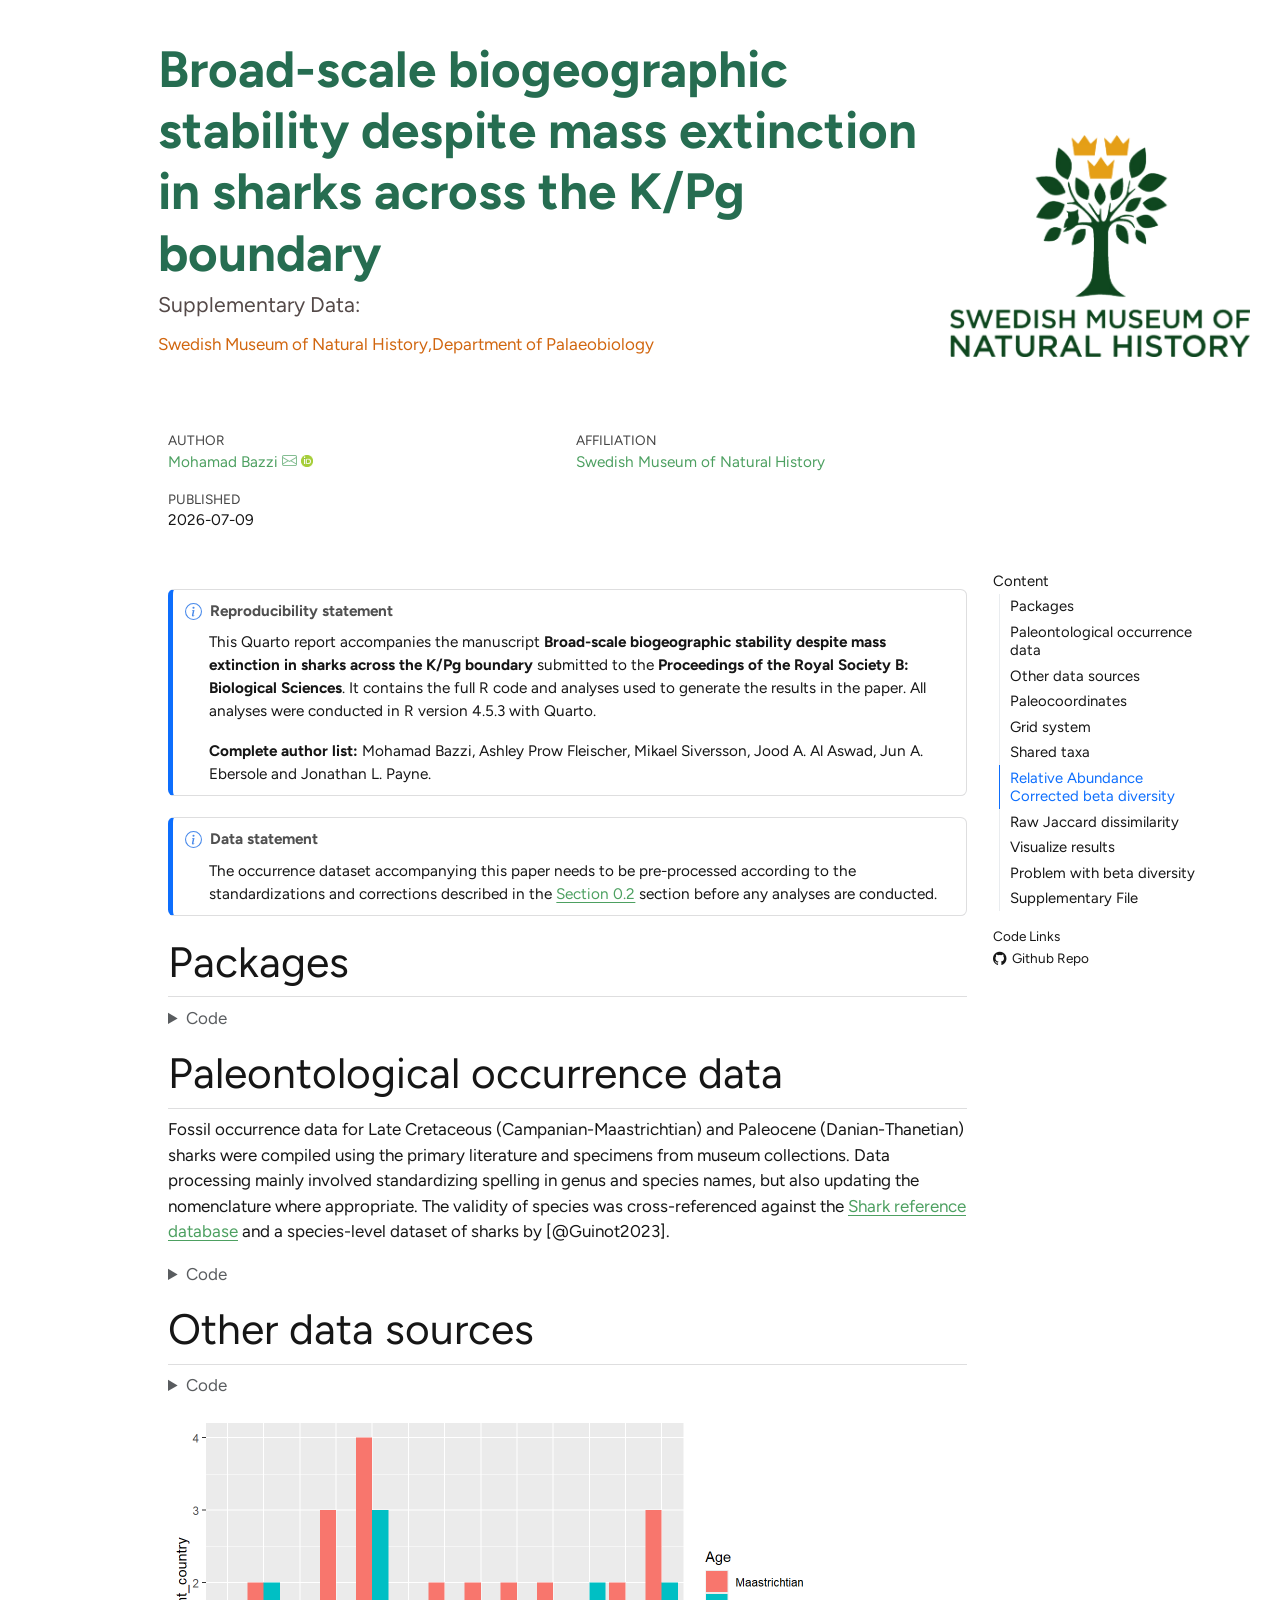
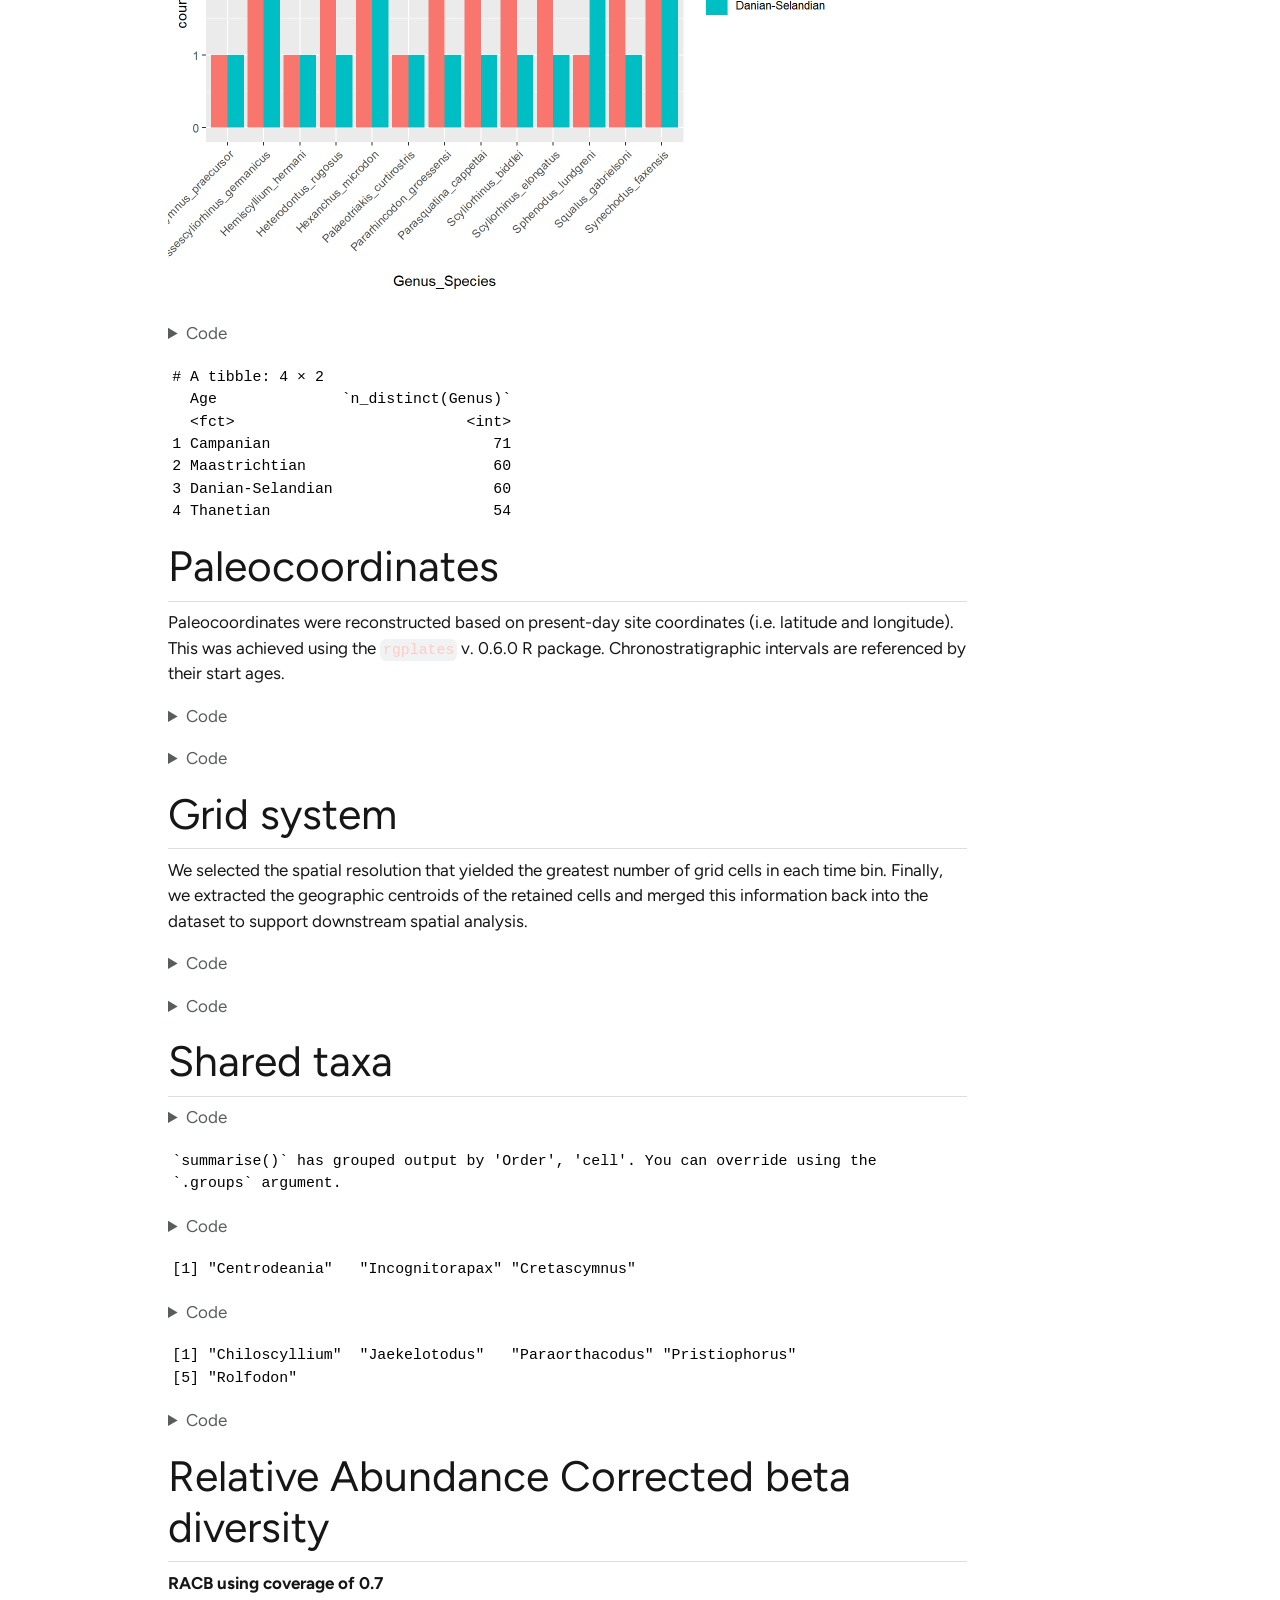
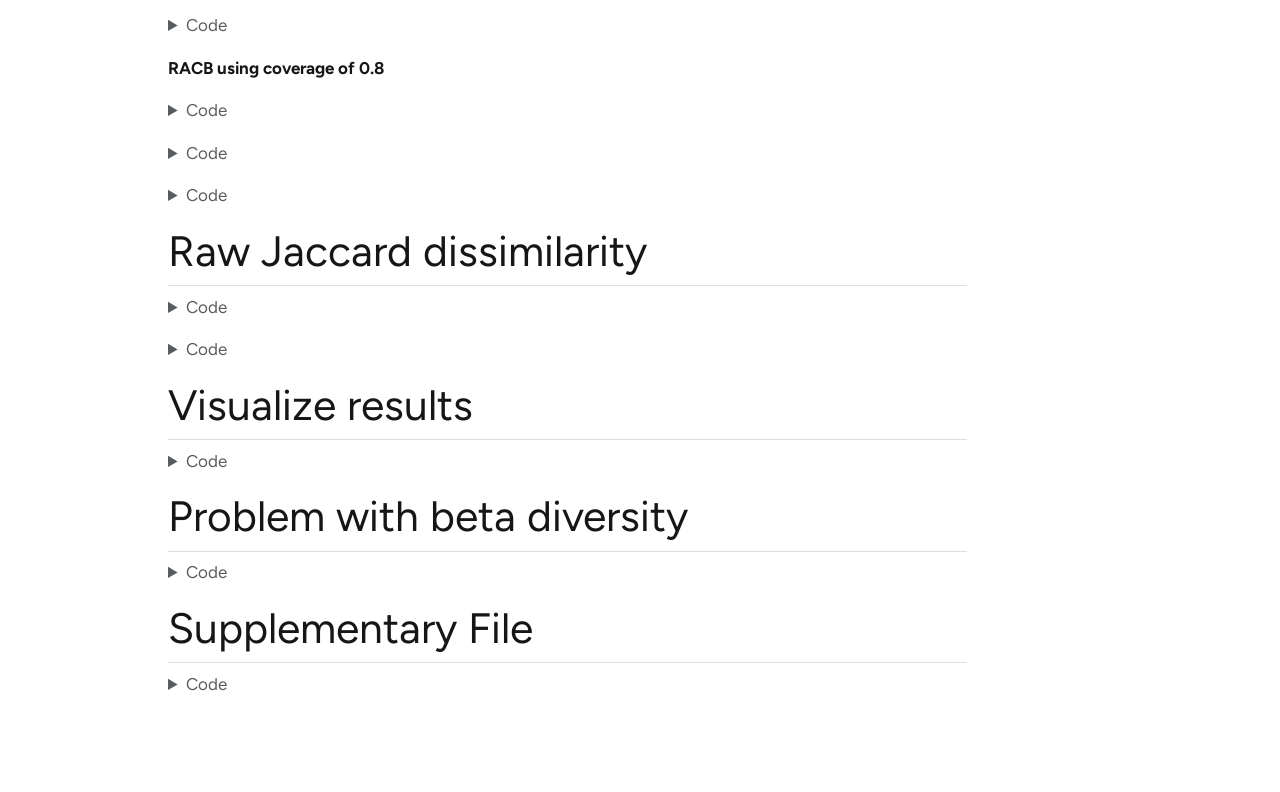
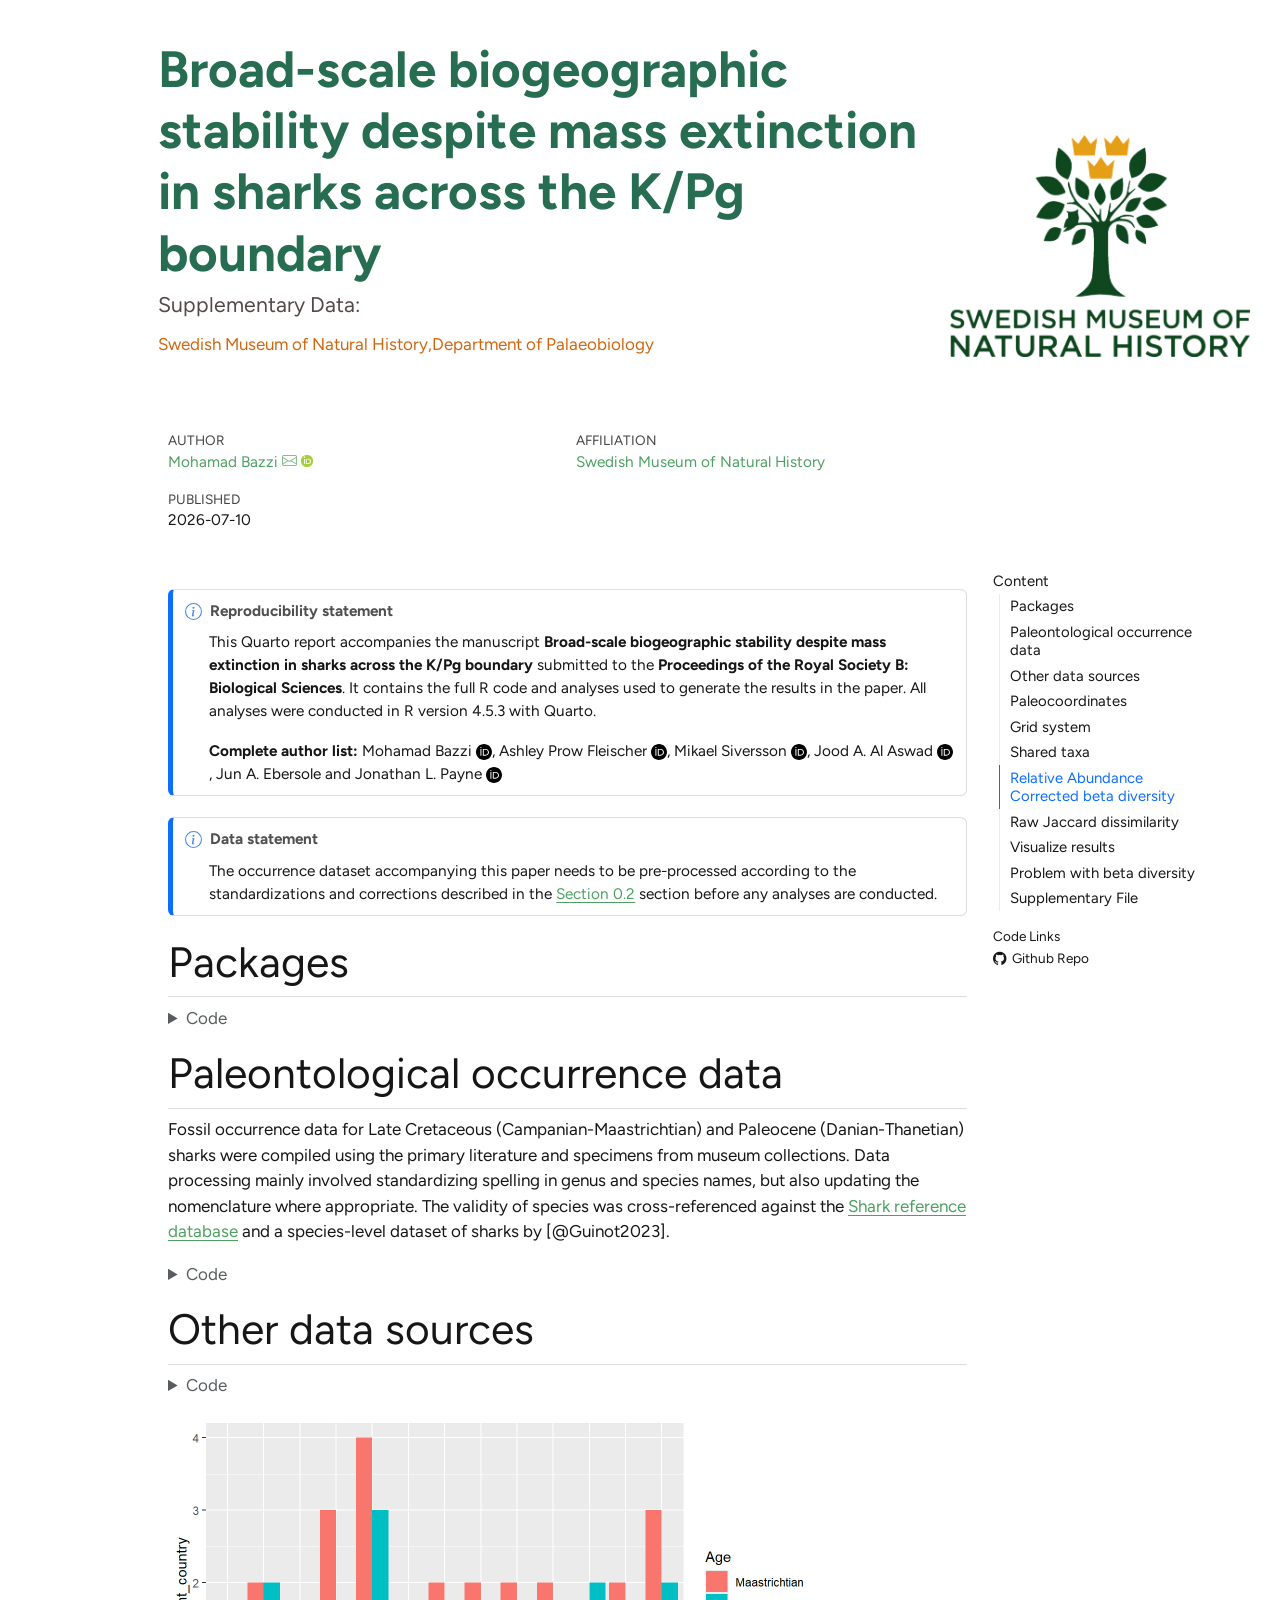
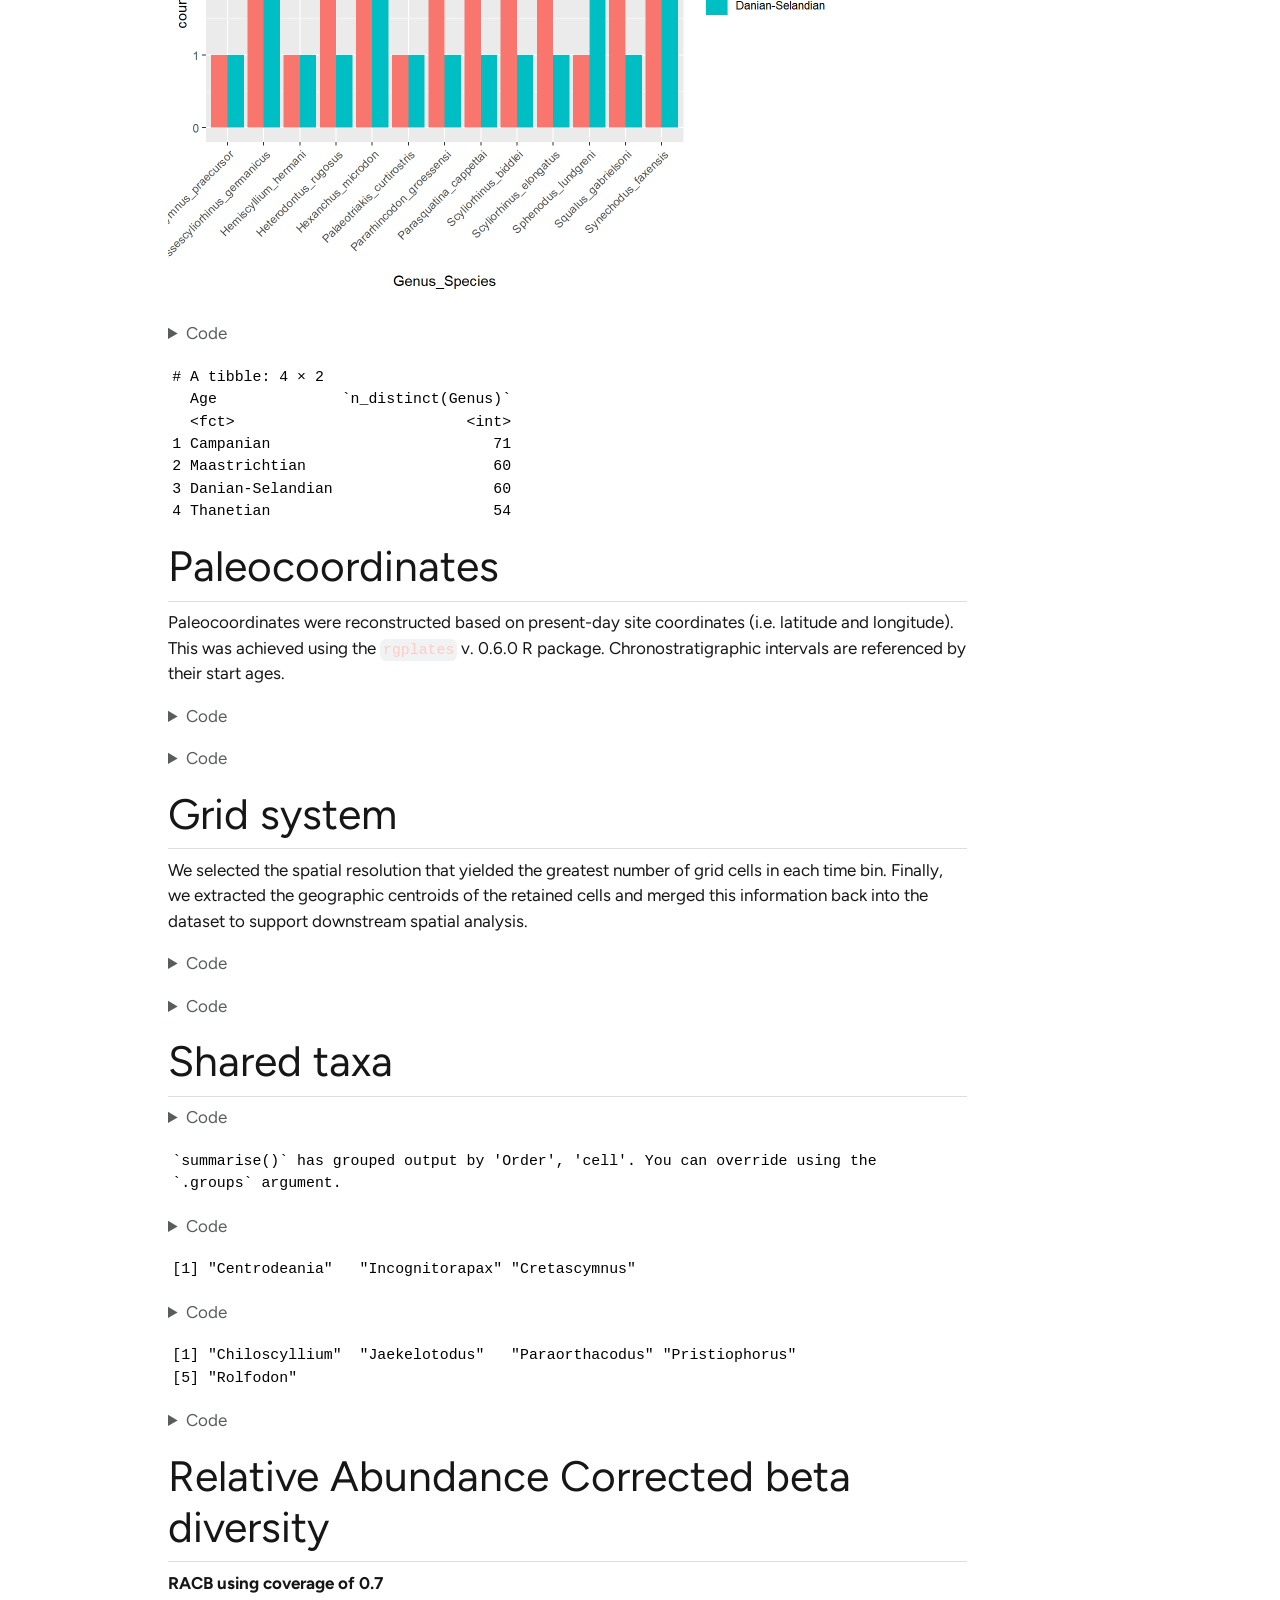
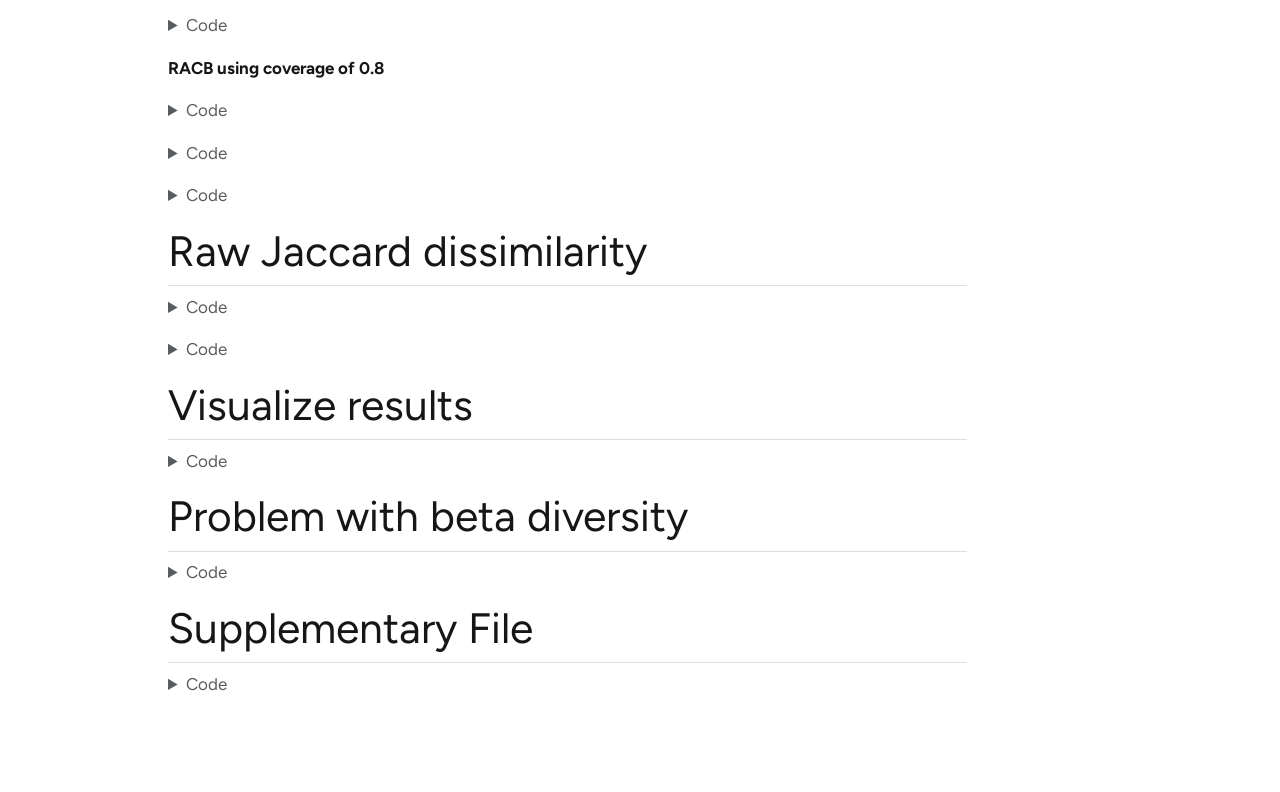
